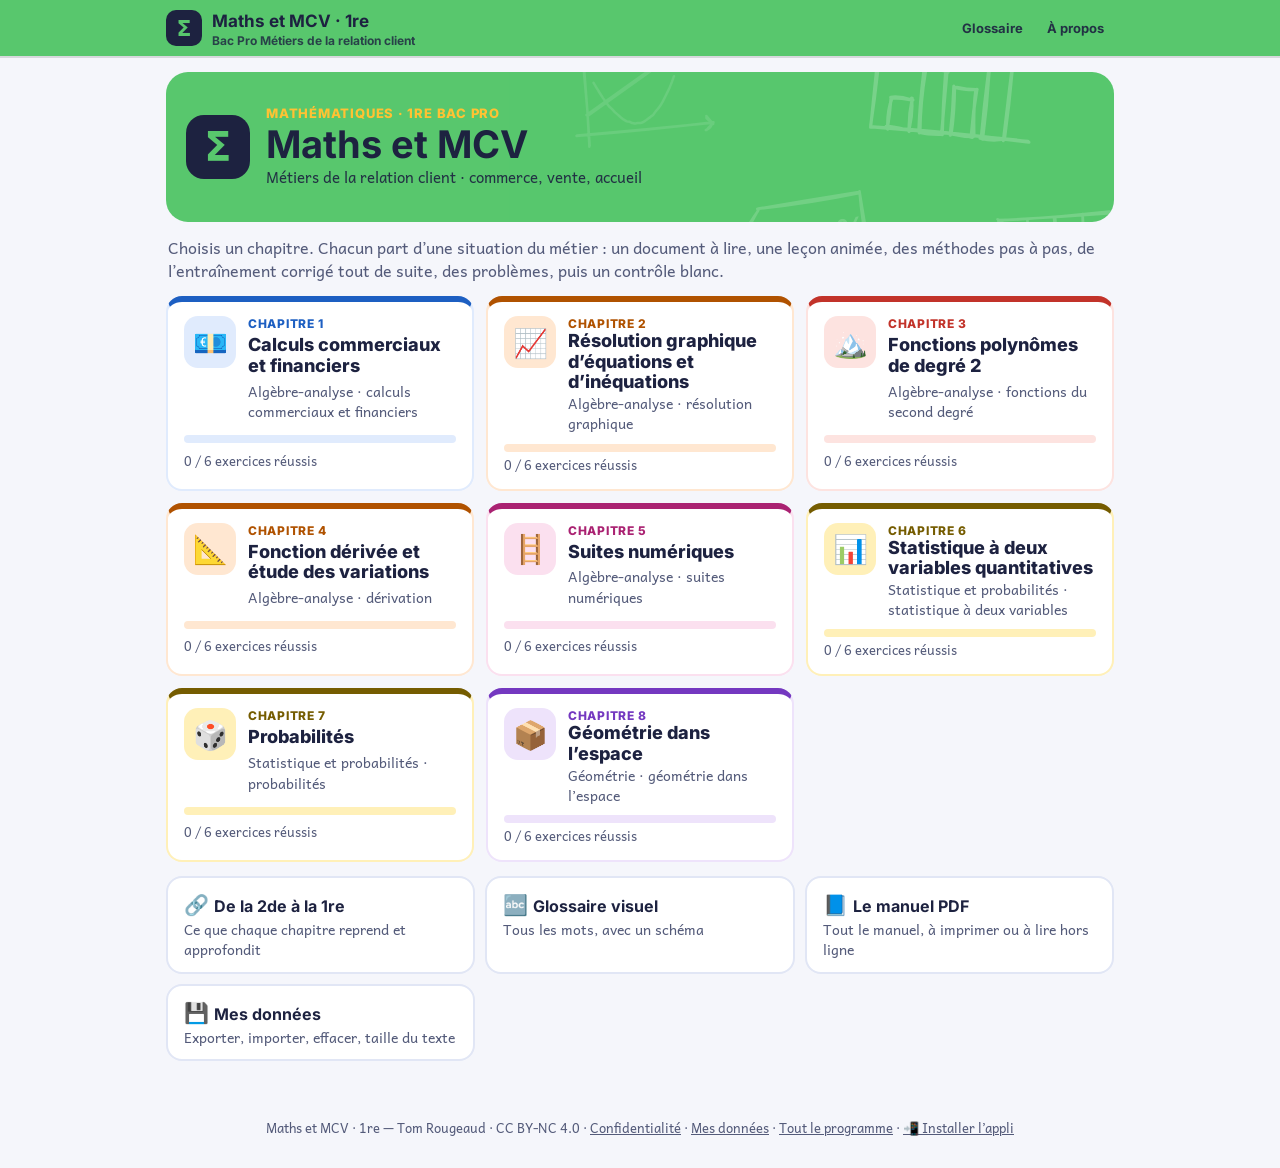
==== 1ere/index.html @ 162939a0 "2de, 1re, Tle : installation sur l’écran d’accueil (PWA) - manifeste, service worker, icônes pour ch" ====
<!doctype html>
<html lang="fr">
<head>
<meta charset="utf-8">
<meta name="viewport" content="width=device-width,initial-scale=1,viewport-fit=cover">
<title>Maths et MCV · 1re</title>
<meta name="description" content="Mathématiques de 1re Bac Pro Métiers de la relation client : un document du métier pour démarrer, des leçons animées, des méthodes pas à pas, de l’entraînement corrigé et expliqué, des problèmes du commerce, de la vente et de l’accueil.">
<meta name="theme-color" content="#1F7A3A">
<meta name="author" content="Tom Rougeaud">
<link rel="icon" href="data:image/svg+xml,%3Csvg%20xmlns%3D%22http%3A%2F%2Fwww.w3.org%2F2000%2Fsvg%22%20viewBox%3D%220%200%2064%2064%22%3E%3Crect%20width%3D%2264%22%20height%3D%2264%22%20rx%3D%2214%22%20fill%3D%22%2358C76D%22%2F%3E%3Ctext%20x%3D%2232%22%20y%3D%2247%22%20font-family%3D%22Arial%2Csans-serif%22%20font-size%3D%2244%22%20font-weight%3D%22700%22%20fill%3D%22%231D2240%22%20text-anchor%3D%22middle%22%3E%CE%A3%3C%2Ftext%3E%3C%2Fsvg%3E">
<link rel="manifest" href="manifest.webmanifest">
<link rel="apple-touch-icon" href="apple-touch-icon.png">
<meta name="mobile-web-app-capable" content="yes">
<meta name="apple-mobile-web-app-capable" content="yes">
<meta name="apple-mobile-web-app-title" content="Maths et MCV 1re">
<meta name="apple-mobile-web-app-status-bar-style" content="default">
<style>/* Polices intégrées (aucun appel externe) : Andika (texte, SIL OFL) et Inter (titres, SIL OFL) — les mêmes que le livret PDF */
@font-face{font-family:'Andika';font-style:normal;font-weight:400;font-display:swap;src:url([data-uri]) format('woff2');unicode-range:U+0000-00FF,U+0131,U+0152-0153,U+02BB-02BC,U+02C6,U+02DA,U+02DC,U+0304,U+0308,U+0329,U+2000-206F,U+20AC,U+2122,U+2191,U+2193,U+2212,U+2215,U+FEFF,U+FFFD}
@font-face{font-family:'Andika';font-style:normal;font-weight:700;font-display:swap;src:url([data-uri]) format('woff2');unicode-range:U+0000-00FF,U+0131,U+0152-0153,U+02BB-02BC,U+02C6,U+02DA,U+02DC,U+0304,U+0308,U+0329,U+2000-206F,U+20AC,U+2122,U+2191,U+2193,U+2212,U+2215,U+FEFF,U+FFFD}
@font-face{font-family:'Andika';font-style:italic;font-weight:400;font-display:swap;src:url([data-uri]) format('woff2');unicode-range:U+0000-00FF,U+0131,U+0152-0153,U+02BB-02BC,U+02C6,U+02DA,U+02DC,U+0304,U+0308,U+0329,U+2000-206F,U+20AC,U+2122,U+2191,U+2193,U+2212,U+2215,U+FEFF,U+FFFD}
@font-face{font-family:'Inter';font-style:normal;font-weight:700;font-display:swap;src:url([data-uri]) format('woff2');unicode-range:U+0000-00FF,U+0131,U+0152-0153,U+02BB-02BC,U+02C6,U+02DA,U+02DC,U+0304,U+0308,U+0329,U+2000-206F,U+20AC,U+2122,U+2191,U+2193,U+2212,U+2215,U+FEFF,U+FFFD}
@font-face{font-family:'Inter';font-style:normal;font-weight:800;font-display:swap;src:url([data-uri]) format('woff2');unicode-range:U+0000-00FF,U+0131,U+0152-0153,U+02BB-02BC,U+02C6,U+02DA,U+02DC,U+0304,U+0308,U+0329,U+2000-206F,U+20AC,U+2122,U+2191,U+2193,U+2212,U+2215,U+FEFF,U+FFFD}
</style>
<style>@font-face{font-family:KaTeX_AMS;font-style:normal;font-weight:400;src:url([data-uri]) format("woff2")}@font-face{font-family:KaTeX_Caligraphic;font-style:normal;font-weight:400;src:url([data-uri]) format("woff2")}@font-face{font-family:KaTeX_Main;font-style:normal;font-weight:700;src:url([data-uri]) format("woff2")}@font-face{font-family:KaTeX_Main;font-style:italic;font-weight:400;src:url([data-uri]) format("woff2")}@font-face{font-family:KaTeX_Main;font-style:normal;font-weight:400;src:url([data-uri]) format("woff2")}@font-face{font-family:KaTeX_Math;font-style:italic;font-weight:400;src:url([data-uri]) format("woff2")}@font-face{font-family:KaTeX_Size1;font-style:normal;font-weight:400;src:url([data-uri]) format("woff2")}@font-face{font-family:KaTeX_Size2;font-style:normal;font-weight:400;src:url([data-uri]) format("woff2")}.katex{font:normal 1.21em KaTeX_Main,Times New Roman,serif;line-height:1.2;text-indent:0;text-rendering:auto}.katex *{-ms-high-contrast-adjust:none!important;border-color:currentColor}.katex .katex-version:after{content:"0.16.11"}.katex .katex-mathml{clip:rect(1px,1px,1px,1px);border:0;height:1px;overflow:hidden;padding:0;position:absolute;width:1px}.katex .katex-html>.newline{display:block}.katex .base{position:relative;white-space:nowrap;width:-webkit-min-content;width:-moz-min-content;width:min-content}.katex .base,.katex .strut{display:inline-block}.katex .textbf{font-weight:700}.katex .textit{font-style:italic}.katex .textrm{font-family:KaTeX_Main}.katex .textsf{font-family:KaTeX_SansSerif}.katex .texttt{font-family:KaTeX_Typewriter}.katex .mathnormal{font-family:KaTeX_Math;font-style:italic}.katex .mathit{font-family:KaTeX_Main;font-style:italic}.katex .mathrm{font-style:normal}.katex .mathbf{font-family:KaTeX_Main;font-weight:700}.katex .boldsymbol{font-family:KaTeX_Math;font-style:italic;font-weight:700}.katex .amsrm,.katex .mathbb,.katex .textbb{font-family:KaTeX_AMS}.katex .mathcal{font-family:KaTeX_Caligraphic}.katex .mathfrak,.katex .textfrak{font-family:KaTeX_Fraktur}.katex .mathboldfrak,.katex .textboldfrak{font-family:KaTeX_Fraktur;font-weight:700}.katex .mathtt{font-family:KaTeX_Typewriter}.katex .mathscr,.katex .textscr{font-family:KaTeX_Script}.katex .mathsf,.katex .textsf{font-family:KaTeX_SansSerif}.katex .mathboldsf,.katex .textboldsf{font-family:KaTeX_SansSerif;font-weight:700}.katex .mathitsf,.katex .textitsf{font-family:KaTeX_SansSerif;font-style:italic}.katex .mainrm{font-family:KaTeX_Main;font-style:normal}.katex .vlist-t{border-collapse:collapse;display:inline-table;table-layout:fixed}.katex .vlist-r{display:table-row}.katex .vlist{display:table-cell;position:relative;vertical-align:bottom}.katex .vlist>span{display:block;height:0;position:relative}.katex .vlist>span>span{display:inline-block}.katex .vlist>span>.pstrut{overflow:hidden;width:0}.katex .vlist-t2{margin-right:-2px}.katex .vlist-s{display:table-cell;font-size:1px;min-width:2px;vertical-align:bottom;width:2px}.katex .vbox{align-items:baseline;display:inline-flex;flex-direction:column}.katex .hbox{width:100%}.katex .hbox,.katex .thinbox{display:inline-flex;flex-direction:row}.katex .thinbox{max-width:0;width:0}.katex .msupsub{text-align:left}.katex .mfrac>span>span{text-align:center}.katex .mfrac .frac-line{border-bottom-style:solid;display:inline-block;width:100%}.katex .hdashline,.katex .hline,.katex .mfrac .frac-line,.katex .overline .overline-line,.katex .rule,.katex .underline .underline-line{min-height:1px}.katex .mspace{display:inline-block}.katex .clap,.katex .llap,.katex .rlap{position:relative;width:0}.katex .clap>.inner,.katex .llap>.inner,.katex .rlap>.inner{position:absolute}.katex .clap>.fix,.katex .llap>.fix,.katex .rlap>.fix{display:inline-block}.katex .llap>.inner{right:0}.katex .clap>.inner,.katex .rlap>.inner{left:0}.katex .clap>.inner>span{margin-left:-50%;margin-right:50%}.katex .rule{border:0 solid;display:inline-block;position:relative}.katex .hline,.katex .overline .overline-line,.katex .underline .underline-line{border-bottom-style:solid;display:inline-block;width:100%}.katex .hdashline{border-bottom-style:dashed;display:inline-block;width:100%}.katex .sqrt>.root{margin-left:.2777777778em;margin-right:-.5555555556em}.katex .fontsize-ensurer.reset-size1.size1,.katex .sizing.reset-size1.size1{font-size:1em}.katex .fontsize-ensurer.reset-size1.size2,.katex .sizing.reset-size1.size2{font-size:1.2em}.katex .fontsize-ensurer.reset-size1.size3,.katex .sizing.reset-size1.size3{font-size:1.4em}.katex .fontsize-ensurer.reset-size1.size4,.katex .sizing.reset-size1.size4{font-size:1.6em}.katex .fontsize-ensurer.reset-size1.size5,.katex .sizing.reset-size1.size5{font-size:1.8em}.katex .fontsize-ensurer.reset-size1.size6,.katex .sizing.reset-size1.size6{font-size:2em}.katex .fontsize-ensurer.reset-size1.size7,.katex .sizing.reset-size1.size7{font-size:2.4em}.katex .fontsize-ensurer.reset-size1.size8,.katex .sizing.reset-size1.size8{font-size:2.88em}.katex .fontsize-ensurer.reset-size1.size9,.katex .sizing.reset-size1.size9{font-size:3.456em}.katex .fontsize-ensurer.reset-size1.size10,.katex .sizing.reset-size1.size10{font-size:4.148em}.katex .fontsize-ensurer.reset-size1.size11,.katex .sizing.reset-size1.size11{font-size:4.976em}.katex .fontsize-ensurer.reset-size2.size1,.katex .sizing.reset-size2.size1{font-size:.8333333333em}.katex .fontsize-ensurer.reset-size2.size2,.katex .sizing.reset-size2.size2{font-size:1em}.katex .fontsize-ensurer.reset-size2.size3,.katex .sizing.reset-size2.size3{font-size:1.1666666667em}.katex .fontsize-ensurer.reset-size2.size4,.katex .sizing.reset-size2.size4{font-size:1.3333333333em}.katex .fontsize-ensurer.reset-size2.size5,.katex .sizing.reset-size2.size5{font-size:1.5em}.katex .fontsize-ensurer.reset-size2.size6,.katex .sizing.reset-size2.size6{font-size:1.6666666667em}.katex .fontsize-ensurer.reset-size2.size7,.katex .sizing.reset-size2.size7{font-size:2em}.katex .fontsize-ensurer.reset-size2.size8,.katex .sizing.reset-size2.size8{font-size:2.4em}.katex .fontsize-ensurer.reset-size2.size9,.katex .sizing.reset-size2.size9{font-size:2.88em}.katex .fontsize-ensurer.reset-size2.size10,.katex .sizing.reset-size2.size10{font-size:3.4566666667em}.katex .fontsize-ensurer.reset-size2.size11,.katex .sizing.reset-size2.size11{font-size:4.1466666667em}.katex .fontsize-ensurer.reset-size3.size1,.katex .sizing.reset-size3.size1{font-size:.7142857143em}.katex .fontsize-ensurer.reset-size3.size2,.katex .sizing.reset-size3.size2{font-size:.8571428571em}.katex .fontsize-ensurer.reset-size3.size3,.katex .sizing.reset-size3.size3{font-size:1em}.katex .fontsize-ensurer.reset-size3.size4,.katex .sizing.reset-size3.size4{font-size:1.1428571429em}.katex .fontsize-ensurer.reset-size3.size5,.katex .sizing.reset-size3.size5{font-size:1.2857142857em}.katex .fontsize-ensurer.reset-size3.size6,.katex .sizing.reset-size3.size6{font-size:1.4285714286em}.katex .fontsize-ensurer.reset-size3.size7,.katex .sizing.reset-size3.size7{font-size:1.7142857143em}.katex .fontsize-ensurer.reset-size3.size8,.katex .sizing.reset-size3.size8{font-size:2.0571428571em}.katex .fontsize-ensurer.reset-size3.size9,.katex .sizing.reset-size3.size9{font-size:2.4685714286em}.katex .fontsize-ensurer.reset-size3.size10,.katex .sizing.reset-size3.size10{font-size:2.9628571429em}.katex .fontsize-ensurer.reset-size3.size11,.katex .sizing.reset-size3.size11{font-size:3.5542857143em}.katex .fontsize-ensurer.reset-size4.size1,.katex .sizing.reset-size4.size1{font-size:.625em}.katex .fontsize-ensurer.reset-size4.size2,.katex .sizing.reset-size4.size2{font-size:.75em}.katex .fontsize-ensurer.reset-size4.size3,.katex .sizing.reset-size4.size3{font-size:.875em}.katex .fontsize-ensurer.reset-size4.size4,.katex .sizing.reset-size4.size4{font-size:1em}.katex .fontsize-ensurer.reset-size4.size5,.katex .sizing.reset-size4.size5{font-size:1.125em}.katex .fontsize-ensurer.reset-size4.size6,.katex .sizing.reset-size4.size6{font-size:1.25em}.katex .fontsize-ensurer.reset-size4.size7,.katex .sizing.reset-size4.size7{font-size:1.5em}.katex .fontsize-ensurer.reset-size4.size8,.katex .sizing.reset-size4.size8{font-size:1.8em}.katex .fontsize-ensurer.reset-size4.size9,.katex .sizing.reset-size4.size9{font-size:2.16em}.katex .fontsize-ensurer.reset-size4.size10,.katex .sizing.reset-size4.size10{font-size:2.5925em}.katex .fontsize-ensurer.reset-size4.size11,.katex .sizing.reset-size4.size11{font-size:3.11em}.katex .fontsize-ensurer.reset-size5.size1,.katex .sizing.reset-size5.size1{font-size:.5555555556em}.katex .fontsize-ensurer.reset-size5.size2,.katex .sizing.reset-size5.size2{font-size:.6666666667em}.katex .fontsize-ensurer.reset-size5.size3,.katex .sizing.reset-size5.size3{font-size:.7777777778em}.katex .fontsize-ensurer.reset-size5.size4,.katex .sizing.reset-size5.size4{font-size:.8888888889em}.katex .fontsize-ensurer.reset-size5.size5,.katex .sizing.reset-size5.size5{font-size:1em}.katex .fontsize-ensurer.reset-size5.size6,.katex .sizing.reset-size5.size6{font-size:1.1111111111em}.katex .fontsize-ensurer.reset-size5.size7,.katex .sizing.reset-size5.size7{font-size:1.3333333333em}.katex .fontsize-ensurer.reset-size5.size8,.katex .sizing.reset-size5.size8{font-size:1.6em}.katex .fontsize-ensurer.reset-size5.size9,.katex .sizing.reset-size5.size9{font-size:1.92em}.katex .fontsize-ensurer.reset-size5.size10,.katex .sizing.reset-size5.size10{font-size:2.3044444444em}.katex .fontsize-ensurer.reset-size5.size11,.katex .sizing.reset-size5.size11{font-size:2.7644444444em}.katex .fontsize-ensurer.reset-size6.size1,.katex .sizing.reset-size6.size1{font-size:.5em}.katex .fontsize-ensurer.reset-size6.size2,.katex .sizing.reset-size6.size2{font-size:.6em}.katex .fontsize-ensurer.reset-size6.size3,.katex .sizing.reset-size6.size3{font-size:.7em}.katex .fontsize-ensurer.reset-size6.size4,.katex .sizing.reset-size6.size4{font-size:.8em}.katex .fontsize-ensurer.reset-size6.size5,.katex .sizing.reset-size6.size5{font-size:.9em}.katex .fontsize-ensurer.reset-size6.size6,.katex .sizing.reset-size6.size6{font-size:1em}.katex .fontsize-ensurer.reset-size6.size7,.katex .sizing.reset-size6.size7{font-size:1.2em}.katex .fontsize-ensurer.reset-size6.size8,.katex .sizing.reset-size6.size8{font-size:1.44em}.katex .fontsize-ensurer.reset-size6.size9,.katex .sizing.reset-size6.size9{font-size:1.728em}.katex .fontsize-ensurer.reset-size6.size10,.katex .sizing.reset-size6.size10{font-size:2.074em}.katex .fontsize-ensurer.reset-size6.size11,.katex .sizing.reset-size6.size11{font-size:2.488em}.katex .fontsize-ensurer.reset-size7.size1,.katex .sizing.reset-size7.size1{font-size:.4166666667em}.katex .fontsize-ensurer.reset-size7.size2,.katex .sizing.reset-size7.size2{font-size:.5em}.katex .fontsize-ensurer.reset-size7.size3,.katex .sizing.reset-size7.size3{font-size:.5833333333em}.katex .fontsize-ensurer.reset-size7.size4,.katex .sizing.reset-size7.size4{font-size:.6666666667em}.katex .fontsize-ensurer.reset-size7.size5,.katex .sizing.reset-size7.size5{font-size:.75em}.katex .fontsize-ensurer.reset-size7.size6,.katex .sizing.reset-size7.size6{font-size:.8333333333em}.katex .fontsize-ensurer.reset-size7.size7,.katex .sizing.reset-size7.size7{font-size:1em}.katex .fontsize-ensurer.reset-size7.size8,.katex .sizing.reset-size7.size8{font-size:1.2em}.katex .fontsize-ensurer.reset-size7.size9,.katex .sizing.reset-size7.size9{font-size:1.44em}.katex .fontsize-ensurer.reset-size7.size10,.katex .sizing.reset-size7.size10{font-size:1.7283333333em}.katex .fontsize-ensurer.reset-size7.size11,.katex .sizing.reset-size7.size11{font-size:2.0733333333em}.katex .fontsize-ensurer.reset-size8.size1,.katex .sizing.reset-size8.size1{font-size:.3472222222em}.katex .fontsize-ensurer.reset-size8.size2,.katex .sizing.reset-size8.size2{font-size:.4166666667em}.katex .fontsize-ensurer.reset-size8.size3,.katex .sizing.reset-size8.size3{font-size:.4861111111em}.katex .fontsize-ensurer.reset-size8.size4,.katex .sizing.reset-size8.size4{font-size:.5555555556em}.katex .fontsize-ensurer.reset-size8.size5,.katex .sizing.reset-size8.size5{font-size:.625em}.katex .fontsize-ensurer.reset-size8.size6,.katex .sizing.reset-size8.size6{font-size:.6944444444em}.katex .fontsize-ensurer.reset-size8.size7,.katex .sizing.reset-size8.size7{font-size:.8333333333em}.katex .fontsize-ensurer.reset-size8.size8,.katex .sizing.reset-size8.size8{font-size:1em}.katex .fontsize-ensurer.reset-size8.size9,.katex .sizing.reset-size8.size9{font-size:1.2em}.katex .fontsize-ensurer.reset-size8.size10,.katex .sizing.reset-size8.size10{font-size:1.4402777778em}.katex .fontsize-ensurer.reset-size8.size11,.katex .sizing.reset-size8.size11{font-size:1.7277777778em}.katex .fontsize-ensurer.reset-size9.size1,.katex .sizing.reset-size9.size1{font-size:.2893518519em}.katex .fontsize-ensurer.reset-size9.size2,.katex .sizing.reset-size9.size2{font-size:.3472222222em}.katex .fontsize-ensurer.reset-size9.size3,.katex .sizing.reset-size9.size3{font-size:.4050925926em}.katex .fontsize-ensurer.reset-size9.size4,.katex .sizing.reset-size9.size4{font-size:.462962963em}.katex .fontsize-ensurer.reset-size9.size5,.katex .sizing.reset-size9.size5{font-size:.5208333333em}.katex .fontsize-ensurer.reset-size9.size6,.katex .sizing.reset-size9.size6{font-size:.5787037037em}.katex .fontsize-ensurer.reset-size9.size7,.katex .sizing.reset-size9.size7{font-size:.6944444444em}.katex .fontsize-ensurer.reset-size9.size8,.katex .sizing.reset-size9.size8{font-size:.8333333333em}.katex .fontsize-ensurer.reset-size9.size9,.katex .sizing.reset-size9.size9{font-size:1em}.katex .fontsize-ensurer.reset-size9.size10,.katex .sizing.reset-size9.size10{font-size:1.2002314815em}.katex .fontsize-ensurer.reset-size9.size11,.katex .sizing.reset-size9.size11{font-size:1.4398148148em}.katex .fontsize-ensurer.reset-size10.size1,.katex .sizing.reset-size10.size1{font-size:.2410800386em}.katex .fontsize-ensurer.reset-size10.size2,.katex .sizing.reset-size10.size2{font-size:.2892960463em}.katex .fontsize-ensurer.reset-size10.size3,.katex .sizing.reset-size10.size3{font-size:.337512054em}.katex .fontsize-ensurer.reset-size10.size4,.katex .sizing.reset-size10.size4{font-size:.3857280617em}.katex .fontsize-ensurer.reset-size10.size5,.katex .sizing.reset-size10.size5{font-size:.4339440694em}.katex .fontsize-ensurer.reset-size10.size6,.katex .sizing.reset-size10.size6{font-size:.4821600771em}.katex .fontsize-ensurer.reset-size10.size7,.katex .sizing.reset-size10.size7{font-size:.5785920926em}.katex .fontsize-ensurer.reset-size10.size8,.katex .sizing.reset-size10.size8{font-size:.6943105111em}.katex .fontsize-ensurer.reset-size10.size9,.katex .sizing.reset-size10.size9{font-size:.8331726133em}.katex .fontsize-ensurer.reset-size10.size10,.katex .sizing.reset-size10.size10{font-size:1em}.katex .fontsize-ensurer.reset-size10.size11,.katex .sizing.reset-size10.size11{font-size:1.1996142719em}.katex .fontsize-ensurer.reset-size11.size1,.katex .sizing.reset-size11.size1{font-size:.2009646302em}.katex .fontsize-ensurer.reset-size11.size2,.katex .sizing.reset-size11.size2{font-size:.2411575563em}.katex .fontsize-ensurer.reset-size11.size3,.katex .sizing.reset-size11.size3{font-size:.2813504823em}.katex .fontsize-ensurer.reset-size11.size4,.katex .sizing.reset-size11.size4{font-size:.3215434084em}.katex .fontsize-ensurer.reset-size11.size5,.katex .sizing.reset-size11.size5{font-size:.3617363344em}.katex .fontsize-ensurer.reset-size11.size6,.katex .sizing.reset-size11.size6{font-size:.4019292605em}.katex .fontsize-ensurer.reset-size11.size7,.katex .sizing.reset-size11.size7{font-size:.4823151125em}.katex .fontsize-ensurer.reset-size11.size8,.katex .sizing.reset-size11.size8{font-size:.578778135em}.katex .fontsize-ensurer.reset-size11.size9,.katex .sizing.reset-size11.size9{font-size:.6945337621em}.katex .fontsize-ensurer.reset-size11.size10,.katex .sizing.reset-size11.size10{font-size:.8336012862em}.katex .fontsize-ensurer.reset-size11.size11,.katex .sizing.reset-size11.size11{font-size:1em}.katex .delimsizing.size1{font-family:KaTeX_Size1}.katex .delimsizing.size2{font-family:KaTeX_Size2}.katex .delimsizing.size3{font-family:KaTeX_Size3}.katex .delimsizing.size4{font-family:KaTeX_Size4}.katex .delimsizing.mult .delim-size1>span{font-family:KaTeX_Size1}.katex .delimsizing.mult .delim-size4>span{font-family:KaTeX_Size4}.katex .nulldelimiter{display:inline-block;width:.12em}.katex .delimcenter,.katex .op-symbol{position:relative}.katex .op-symbol.small-op{font-family:KaTeX_Size1}.katex .op-symbol.large-op{font-family:KaTeX_Size2}.katex .accent>.vlist-t,.katex .op-limits>.vlist-t{text-align:center}.katex .accent .accent-body{position:relative}.katex .accent .accent-body:not(.accent-full){width:0}.katex .overlay{display:block}.katex .mtable .vertical-separator{display:inline-block;min-width:1px}.katex .mtable .arraycolsep{display:inline-block}.katex .mtable .col-align-c>.vlist-t{text-align:center}.katex .mtable .col-align-l>.vlist-t{text-align:left}.katex .mtable .col-align-r>.vlist-t{text-align:right}.katex .svg-align{text-align:left}.katex svg{fill:currentColor;stroke:currentColor;fill-rule:nonzero;fill-opacity:1;stroke-width:1;stroke-linecap:butt;stroke-linejoin:miter;stroke-miterlimit:4;stroke-dasharray:none;stroke-dashoffset:0;stroke-opacity:1;display:block;height:inherit;position:absolute;width:100%}.katex svg path{stroke:none}.katex img{border-style:none;max-height:none;max-width:none;min-height:0;min-width:0}.katex .stretchy{display:block;overflow:hidden;position:relative;width:100%}.katex .stretchy:after,.katex .stretchy:before{content:""}.katex .hide-tail{overflow:hidden;position:relative;width:100%}.katex .halfarrow-left{left:0;overflow:hidden;position:absolute;width:50.2%}.katex .halfarrow-right{overflow:hidden;position:absolute;right:0;width:50.2%}.katex .brace-left{left:0;overflow:hidden;position:absolute;width:25.1%}.katex .brace-center{left:25%;overflow:hidden;position:absolute;width:50%}.katex .brace-right{overflow:hidden;position:absolute;right:0;width:25.1%}.katex .x-arrow-pad{padding:0 .5em}.katex .cd-arrow-pad{padding:0 .55556em 0 .27778em}.katex .mover,.katex .munder,.katex .x-arrow{text-align:center}.katex .boxpad{padding:0 .3em}.katex .fbox,.katex .fcolorbox{border:.04em solid;box-sizing:border-box}.katex .cancel-pad{padding:0 .2em}.katex .cancel-lap{margin-left:-.2em;margin-right:-.2em}.katex .sout{border-bottom-style:solid;border-bottom-width:.08em}.katex .angl{border-right:.049em solid;border-top:.049em solid;box-sizing:border-box;margin-right:.03889em}.katex .anglpad{padding:0 .03889em}.katex .eqn-num:before{content:"(" counter(katexEqnNo) ")";counter-increment:katexEqnNo}.katex .mml-eqn-num:before{content:"(" counter(mmlEqnNo) ")";counter-increment:mmlEqnNo}.katex .mtr-glue{width:50%}.katex .cd-vert-arrow{display:inline-block;position:relative}.katex .cd-label-left{display:inline-block;position:absolute;right:calc(50% + .3em);text-align:left}.katex .cd-label-right{display:inline-block;left:calc(50% + .3em);position:absolute;text-align:right}.katex-display{display:block;margin:1em 0;text-align:center}.katex-display>.katex{display:block;text-align:center;white-space:nowrap}.katex-display>.katex>.katex-html{display:block;position:relative}.katex-display>.katex>.katex-html>.tag{position:absolute;right:0}.katex-display.leqno>.katex>.katex-html>.tag{left:0;right:auto}.katex-display.fleqn>.katex{padding-left:2em;text-align:left}body{counter-reset:katexEqnNo mmlEqnNo}

.katex{font-size:1.06em}.katex .text,.katex .text .mord{font-family:'Andika','Noto Color Emoji','DejaVu Sans',sans-serif!important}.fx .katex{font-size:1em}.kx{display:inline-block}</style>
<style>/* Livret « Maths Allophones · Niveau 2 » — A4, impression couleur ou N&B */

*{box-sizing:border-box}
html,body{margin:0;padding:0}
body{font-family:'Andika','Noto Color Emoji',sans-serif;font-size:12pt;line-height:1.36;color:#1D2240;-webkit-print-color-adjust:exact;print-color-adjust:exact}
.c-brand{--cc:#1F7A3A;--tt:#E0F5E5}
h1,h2,h3,h4,.ext,.num,.lv,.cv-title,.cv-sub,.cv-k,.cv-tome,.cv-n2,.gc-w,.az-w,.foot,.run,.ch-k,.qrbox,.tc,.hw b,.fam,.lab,.lab2,.sec-h,.cb-t,.me-t,.st-n,.pq-n,.calc-n{font-family:'Inter','Noto Color Emoji',sans-serif}
svg text{font-family:'Inter','Andika',sans-serif}
p{margin:1.2mm 0}
#flow{width:210mm}
.nw{white-space:nowrap}
/* fractions sur deux étages */
.fr{display:inline-flex;flex-direction:column;align-items:center;vertical-align:middle;line-height:1.02;margin:0 .1em;font-size:.88em;font-weight:700}
.fr .fn{padding:0 .18em .04em;border-bottom:.1em solid currentColor}
.fr .fd{padding:.04em .18em 0}
/* ---------- pages ---------- */
.page{width:210mm;height:297mm;position:relative;overflow:hidden;display:flex;flex-direction:column;page-break-after:always;break-after:page;background:#fff}
.page .inner{flex:1;overflow:hidden;padding:11mm 13mm 15mm}
.page.cont .inner{padding-top:4mm}
.run{margin:7mm 13mm 0;padding:1.4mm 4mm;border-radius:99px;background:var(--tt);color:var(--cc);font-weight:800;font-size:9.5pt}
.foot{position:absolute;left:13mm;right:13mm;bottom:6.5mm;display:flex;justify-content:space-between;align-items:center;font-size:8.5pt;color:#7d84a6}
.foot b{display:inline-grid;place-items:center;min-width:8mm;height:8mm;border-radius:99px;background:var(--tt,#E0F5E5);color:var(--cc,#1F7A3A);font-size:10pt}
.page.even .foot{flex-direction:row-reverse}
/* ---------- consignes ---------- */
strong.v{font-weight:700;text-decoration:underline;text-decoration-thickness:.11em;text-underline-offset:.17em;text-decoration-color:var(--cc,#1F7A3A)}
.cs{margin:.6mm 0 2mm}
.small{font-size:10.5pt}
.kc{color:var(--kc,var(--cc));font-weight:700}
.bl{display:inline-block;border-bottom:1.7px solid #1D2240;height:1.15em;vertical-align:-.2em;margin:0 .15em;position:relative}
.lines i{display:block;height:9.6mm;border-bottom:.5mm solid #A9B2D3;position:relative}
.lines{margin:.5mm 0 1.5mm}
/* ---------- blocs ---------- */
.blk{break-inside:avoid}
.ex{border:2px solid color-mix(in srgb,var(--cc) 30%,#fff);border-radius:5mm;padding:2.8mm 4mm 3.2mm;margin:0 0 3.6mm;background:#fff;position:relative}
.exh{display:flex;align-items:center;gap:2.4mm;margin-bottom:1.6mm}
.num{display:grid;place-items:center;width:8.2mm;height:8.2mm;border-radius:50%;background:var(--cc);color:#fff;font-weight:800;font-size:12pt;flex:none}
.lv{font-weight:800;font-size:9pt;padding:.7mm 2.6mm;border-radius:99px;white-space:nowrap}
.lv-1{background:#DCF4E4;color:#14572F}.lv-2{background:#FFF1CC;color:#6B4600}.lv-3{background:#E0EBFD;color:#173F86}
.lv-calc{background:#E0EBFD;color:#173F86}.lv-brevet{background:#FDE3E0;color:#8E1F18}.lv-redige{background:#FFE7D1;color:#7A3A00}
.lv-cherche{background:#FBE0EF;color:#7A1850}.lv-parle{background:#EEE3FB;color:#4F2390}.lv-sais{background:#D6F2F2;color:#05585C}.lv-defi{background:#FFF0B8;color:#5C4700}
.ext{font-weight:800;font-size:13pt;color:var(--cc)}
.exb{position:relative}
/* en-tête de chapitre */
.chead,.ghead{display:flex;gap:5mm;align-items:center;background:var(--tt);border-radius:7mm;padding:5mm 6mm;margin-bottom:3.5mm;position:relative;overflow:hidden}
.chead::after,.ghead::after{content:"";position:absolute;right:-14mm;top:-16mm;width:46mm;height:46mm;border-radius:50%;background:color-mix(in srgb,var(--cc) 14%,transparent)}
.ch-txt{flex:1;position:relative;z-index:1;min-width:0}
.ch-k{display:inline-block;background:var(--cc);color:#fff;font-weight:800;font-size:10pt;padding:.6mm 3.4mm;border-radius:99px}
.chead h2,.ghead h2{margin:1.6mm 0 1mm;font-weight:800;font-size:24pt;line-height:1.05;color:var(--cc);white-space:nowrap}
.chead p{margin:0;font-size:11.5pt}
.ghead h2{font-size:20pt}
.obj{margin:2mm 0 0;padding:0;list-style:none;font-size:11pt}
.obj li{margin:.5mm 0}.obj li::before{content:"🎯 "}
.glink{font-size:10pt;margin-top:1.6mm!important;color:#545B7A}
.qrbox{position:relative;z-index:1;display:flex;flex-direction:column;align-items:center;gap:1mm;background:#fff;border-radius:4mm;padding:2mm 2mm 1.4mm;border:2px solid var(--cc,#1F7A3A);flex:none;width:30mm;text-align:center;font-weight:800;font-size:8.2pt;line-height:1.15;color:var(--cc,#1F7A3A)}
.qrbox svg{width:25mm;height:25mm;display:block;shape-rendering:crispEdges}
.qrbox.big{width:38mm}.qrbox.big svg{width:32mm;height:32mm}
.qrbox.sm{width:24mm;font-size:7.4pt}.qrbox.sm svg{width:19mm;height:19mm}
/* mots de la leçon */
.mots h3,.notes h3{margin:0 0 1.6mm;font-size:12pt;font-weight:800;color:var(--cc)}
.mots{margin-bottom:3.6mm}
.chips{display:flex;flex-wrap:wrap;gap:1.6mm}
.chip{display:inline-block;border:1.6px solid var(--cc);background:var(--tt);border-radius:99px;padding:.3mm 2.8mm;font-size:10.5pt;font-weight:700;color:#1D2240;line-height:1.35}
.chip i{font-style:normal;font-weight:400;color:#545B7A}
/* ---------- cours ---------- */
.sec-h{display:flex;align-items:center;gap:2.4mm;margin:1mm 0 2.4mm;font-weight:800;font-size:15pt;color:var(--cc)}
.sec-h::after{content:"";flex:1;height:.7mm;border-radius:1mm;background:color-mix(in srgb,var(--cc) 35%,#fff)}
.sec-h .ic{display:grid;place-items:center;width:9mm;height:9mm;border-radius:2.6mm;background:var(--cc);color:#fff;font-size:12pt}
.cb{display:grid;grid-template-columns:1fr 44mm;gap:4mm;border:1.8px solid color-mix(in srgb,var(--cc) 35%,#fff);border-left:3.4mm solid var(--cc);border-radius:4mm;padding:2.8mm 3.6mm;margin-bottom:3mm;background:#fff}
.cb.noill{grid-template-columns:1fr}
.cb-t{margin:0 0 1mm;font-weight:800;font-size:12.5pt;color:var(--cc)}
.cb-n{display:inline-grid;place-items:center;width:6mm;height:6mm;border-radius:50%;background:var(--tt);color:var(--cc);font-size:9pt;margin-right:1.4mm;vertical-align:1px}
.cb-txt p{margin:.8mm 0;font-size:11.5pt}
.cb-ill{background:var(--tt);border-radius:3mm;padding:1mm;align-self:start}
.cb-ill svg{width:100%;height:auto;display:block}
.exm{background:#F4F7FE;border-radius:2.6mm;padding:1.4mm 3mm;margin-top:1.4mm;font-size:11pt}
.exm b{color:var(--cc);font-family:'Inter';font-size:9pt;font-weight:800;text-transform:uppercase;letter-spacing:.04em}
.exm p{margin:.4mm 0}
.att{background:#FFF6D8;border-left:2.4mm solid #FFC233;border-radius:2mm;padding:1.2mm 3mm;margin-top:1.4mm;font-size:11pt}
.tbl{border-collapse:collapse;margin:1mm 0 2mm}
.tbl td,.tbl th{border:1.5px solid #1D2240;padding:1.2mm 2.6mm;text-align:center}
.tbl th{background:var(--tt);text-align:left}
/* méthode */
.me{border:2px solid var(--cc);border-radius:5mm;padding:3mm 4mm;margin-bottom:3.4mm;background:#fff}
.me-t{margin:0 0 1.6mm;font-weight:800;font-size:13pt;color:var(--cc)}
.me-t span{display:inline-block;background:var(--cc);color:#fff;border-radius:99px;font-size:9pt;padding:.3mm 2.6mm;margin-right:2mm;vertical-align:2px}
ol.steps{list-style:none;margin:0 0 2mm;padding:0;counter-reset:st}
ol.steps li{counter-increment:st;display:flex;gap:2.4mm;align-items:flex-start;margin:1mm 0;font-size:11.5pt}
ol.steps li::before{content:counter(st);display:grid;place-items:center;flex:none;width:6.2mm;height:6.2mm;border-radius:50%;background:var(--tt);color:var(--cc);font:800 9.5pt 'Inter'}
.solved{background:#F4F7FE;border-radius:3.4mm;padding:2.4mm 3.4mm}
.solved h4{margin:0 0 1mm;font-size:10pt;font-weight:800;color:var(--cc);text-transform:uppercase;letter-spacing:.04em}
.solved .en{font-size:11.5pt;margin:0 0 1.6mm}
.sv{display:grid;grid-template-columns:1fr auto;gap:1.2mm 4mm;align-items:baseline}
.sv .t{font-size:11pt}.sv .c{font-weight:700;font-size:11.5pt;text-align:right;white-space:nowrap}
.solved .rep{margin-top:1.8mm;background:#DCF4E4;border-radius:2mm;padding:1mm 2.6mm;font-size:11.5pt}
.solved .ill{float:right;width:40mm;margin:0 0 1mm 3mm;background:#fff;border-radius:2mm}
.solved .ill svg{width:100%;height:auto;display:block}
/* Relie */
.rel{display:grid;grid-template-columns:auto minmax(12mm,1fr) auto;row-gap:2.2mm;align-items:center}
.rl,.rr{display:flex;align-items:center;gap:2mm;position:relative}
.rr{justify-self:start}
.dot{width:3.2mm;height:3.2mm;border-radius:50%;background:#1D2240;flex:none}
.lab,.lab2{display:inline-grid;place-items:center;width:5mm;height:5mm;border-radius:1.4mm;font-weight:800;font-size:8.5pt;background:#EEF3FF;color:#545B7A;flex:none}
.lab2{margin-right:1.6mm}
.il{display:inline-block}.il svg{width:100%;height:100%;display:block}
.rw{display:inline-flex;align-items:center;font-weight:700;font-size:12pt}
.rel-def{grid-template-columns:auto 12mm 1fr}
.rel-def .rw{color:var(--cc);gap:1.6mm}
.rel-def .rd{display:flex;align-items:flex-start;font-size:10.5pt;line-height:1.28}
/* Banque d’étiquettes */
.bank{display:flex;flex-wrap:wrap;gap:2mm;padding:2mm;border:1.6px dashed var(--cc);border-radius:3mm;margin-bottom:2.4mm}
.tag{background:var(--tt);border-radius:2mm;padding:.4mm 2.4mm;font-weight:700}
/* sous l’image */
.sgrid{display:grid;grid-template-columns:repeat(4,1fr);gap:3mm 4mm}
.sg{display:flex;flex-direction:column;gap:1.2mm}
.sg-ill{width:100%;height:24mm;background:#F6F8FE;border-radius:2.5mm;border:1px solid #E1E6F5;padding:.6mm}
.sg .bl{width:100%;margin:0;height:7mm}
/* Trous */
.gaps{display:grid;grid-template-columns:1fr 1fr;gap:2.6mm 6mm}
.gp{display:grid;grid-template-columns:21mm 1fr;gap:3mm;align-items:center}
.gp-ill{width:21mm;height:15mm;background:#F6F8FE;border-radius:2mm;border:1px solid #E1E6F5}
.gs{margin:0;font-size:11.5pt;line-height:1.45}
.hint{margin:.4mm 0 0;font-size:9.5pt;color:#6b7395;letter-spacing:.02em}
/* énoncés */
.enonce{background:#FFF6D8;border-left:3mm solid #FFC233;border-radius:2.5mm;padding:2mm 3.6mm;margin:1mm 0 2mm;font-size:11.5pt}
.enonce p{margin:.4mm 0}
.citem{margin:0 0 2.6mm;padding-bottom:2.2mm;border-bottom:1px dotted #C9D1EA}
.citem:last-child{border-bottom:0;margin-bottom:0;padding-bottom:0}
.citem .q{font-weight:700;margin:.6mm 0 1mm}
.opts{display:flex;flex-wrap:wrap;gap:1.6mm 5mm}
.opt{display:inline-flex;align-items:center;gap:1.4mm;font-size:11.5pt;position:relative}
.box{position:relative;display:inline-block}
.opt .box{font-size:13pt;line-height:1}
.vfs{display:flex;gap:6mm}
.tg{position:relative}
.sent{display:block;margin:.3mm 0}
/* calculs */
.calcs{display:grid;grid-template-columns:1fr 1fr;gap:3mm 5mm}
.calc{border:1.4px solid #DCE2F2;border-radius:3mm;padding:2mm 2.8mm 2mm 7mm;display:flex;flex-direction:column;gap:1mm;position:relative}
.calc.wide{grid-column:1/-1}
.calc-n{position:absolute;left:1mm;top:1.8mm;display:grid;place-items:center;width:5.6mm;height:5.6mm;border-radius:50%;background:var(--tt);color:var(--cc);font-size:8.5pt;font-weight:800;border:1.2px solid var(--cc)}
.calc .ct{font-size:11pt;line-height:1.32}
.calc .ct p{margin:.2mm 0}
.calc.hasfig{display:grid;grid-template-columns:1fr 27mm;gap:2mm;align-items:start}
.calc.wide.hasfig{grid-template-columns:1fr 40mm}
.calc.hasscr{display:grid;grid-template-columns:1fr 72mm;gap:3mm;align-items:start}
.cm{display:flex;flex-direction:column;gap:1mm;min-width:0;height:100%}
.calc .fig svg{width:100%;height:auto;display:block}
.ans{display:flex;align-items:flex-end;gap:1.6mm;font-size:10.5pt;color:#545B7A;margin-top:auto}
.ans .bl{flex:1;min-width:14mm}
.ans .u{color:#1D2240;font-weight:700}
.work{height:13mm;border:1px dashed #C9D1EA;border-radius:2mm;margin:.6mm 0;position:relative}
.frb{display:inline-flex;flex-direction:column;align-items:center;gap:.6mm;vertical-align:middle}
.frb i{display:block;width:13mm;height:6.6mm;border:1.4px solid #1D2240;border-radius:1mm;position:relative}
.frb hr{width:16mm;margin:0;border:0;border-top:1.6px solid #1D2240}
/* brevet */
.pbm .figr{float:right;width:52mm;margin:0 0 2mm 3mm;background:#fff}
.pbm .figr svg{width:100%;height:auto;display:block}
.pq{margin:2mm 0 0;clear:none}
.pq-h{display:flex;gap:2mm;align-items:baseline}
.pq-n{display:inline-grid;place-items:center;flex:none;width:6.4mm;height:6.4mm;border-radius:1.8mm;background:var(--cc);color:#fff;font-size:9.5pt;font-weight:800}
.pq-q{font-size:11.5pt;font-weight:700}
.pl{display:flex;gap:2mm;align-items:flex-start;font-size:10pt;color:#545B7A;margin:.6mm 0 0}
.pl>span:first-child{min-width:20mm;padding-top:4.6mm}
.pl .lines{flex:1;margin:0}
.pouce{clear:both;margin-top:2.4mm;border:1.4px dashed #A9B2D3;border-radius:2.6mm;padding:1.2mm 3mm;font-size:9.5pt;color:#454c6e;background:#FAFBFF}
.pouce b{font-family:'Inter';font-weight:800;color:#545B7A}
.pouce span{display:inline-block;margin-right:3mm}
/* rédaction */
.rdg{margin:0 0 2.6mm}
.rdg .calcd{font-weight:700;font-size:11pt;color:#2d3356;margin:.4mm 0 .8mm;padding-left:3mm;border-left:1.2mm solid var(--tt)}
ul.starters{list-style:none;display:flex;flex-wrap:wrap;gap:1.6mm;padding:0;margin:0 0 1mm}
ul.starters li{background:var(--tt);border-radius:99px;padding:.4mm 3mm;font-size:11pt}
ul.starters li::before{content:"✏️ "}
/* ordre */
.ord{margin-bottom:1.6mm}
/* parler */
.parle{display:grid;grid-template-columns:1fr 31mm;gap:4mm;align-items:start}
ol.keys{margin:0 0 2mm;padding-left:6mm;font-size:11.5pt}ol.keys li{margin:.6mm 0}
.amorces{display:flex;flex-wrap:wrap;gap:1.6mm}
.amorces span{border:1.5px solid var(--cc);border-radius:99px;padding:.2mm 2.6mm;font-size:10.5pt;background:#fff}
/* bilan */
table.sais{border-collapse:collapse;width:100%}
table.sais td{padding:1mm 0;border-bottom:1px dotted #C9D1EA;font-size:11.5pt}
table.sais td:last-child{text-align:right;white-space:nowrap}
.face{width:9.5mm;height:9.5mm;margin-left:2.4mm;vertical-align:middle}
.ex.sais{background:#F4FBFB}
.notes{margin-top:1mm}
/* mots croisés */
.cw{display:grid;grid-template-columns:auto 1fr;gap:5mm;align-items:start}
.cwg{position:relative}
.cwc{position:absolute;width:6.6mm;height:6.6mm;border:1.2px solid #1D2240;background:#fff;margin:-.6px 0 0 -.6px}
.cwn{position:absolute;left:.4mm;top:.1mm;font:800 5.6pt 'Inter';color:#545B7A}
.cwl{display:none}
.cwclues{font-size:10pt;line-height:1.28}
.cwclues h4{margin:0 0 .8mm;font-size:10.5pt;color:var(--cc)}
.cwclues ul{list-style:none;margin:0 0 2mm;padding:0}.cwclues li{margin:.6mm 0}
.cnt{color:#7d84a6;font-size:8.5pt}
/* mots mêlés */
.mmw{display:grid;grid-template-columns:auto 1fr;gap:6mm;align-items:start}
.mmg{display:grid;grid-template-columns:repeat(12,6.4mm);border:1.6px solid #1D2240;border-radius:2mm;padding:1mm}
.mm{display:grid;place-items:center;width:6.4mm;height:6.4mm;font:700 10.5pt 'Inter';color:#1D2240}
.prof .mm.ok{color:#D0021B;background:#FDE3E0}
ul.mml{list-style:none;margin:0;padding:0;font-size:11.5pt;font-weight:700}ul.mml li{margin:1.4mm 0}
/* ---------- pages fixes ---------- */
.pg-t{font-weight:800;font-size:22pt;color:#1F7A3A;margin:2mm 0 4mm}
.pg-s{font-weight:800;font-size:14pt;color:#1F7A3A;margin:5mm 0 2mm}
.pg-p{margin:1mm 0 2mm}
.howto{display:grid;gap:2mm}
.hw{display:grid;grid-template-columns:13mm 34mm 1fr;align-items:center;background:#F3F6FE;border-radius:4mm;padding:2mm 4mm}
.hw .hi{font-size:19pt}.hw b{font-weight:800;font-size:12.5pt;color:#1F7A3A}
.lvls{display:flex;flex-wrap:wrap;gap:2.4mm}.lvls .lv{font-size:11pt;padding:1.2mm 3.6mm}
.legend{display:flex;flex-wrap:wrap;gap:2mm}
.qrhow{display:grid;grid-template-columns:38mm 1fr;gap:9mm;align-items:center}
.qrhow ol{margin:0;padding-left:6mm}.qrhow li{margin:1mm 0}
.toc{display:grid;gap:1.2mm;margin-bottom:2mm}
.tc{display:flex;align-items:center;gap:3mm;background:var(--tt);border-radius:3.4mm;padding:.9mm 4mm;font-weight:800;font-size:11pt}
.tn{display:grid;place-items:center;width:6.6mm;height:6.6mm;border-radius:50%;background:var(--cc);color:#fff;font-weight:800;font-size:10pt;flex:none}
.tt{color:var(--cc)}.tdots{flex:1;border-bottom:2px dotted color-mix(in srgb,var(--cc) 45%,#fff);margin:0 2mm 1.6mm}
.tp{font-weight:800;color:var(--cc);min-width:8mm;text-align:right}
.tc.rv{margin-left:8mm;font-size:10pt}
table.phr2{width:100%;border-collapse:separate;border-spacing:0 1.4mm;font-size:10.8pt}
table.phr2 th{font-family:'Inter';font-weight:800;color:#fff;background:#1F7A3A;padding:1.6mm 3mm;text-align:left;font-size:10pt}
table.phr2 th:first-child{background:none}
table.phr2 th span{font-weight:700;opacity:.8}
table.phr2 td{background:#F3F6FE;padding:1.5mm 3mm;vertical-align:middle}
table.phr2 td.pk{background:#FFF6D8;font-family:'Inter';font-weight:800;font-size:9.5pt;color:#6B4600;width:36mm}
table.phr2 td.pk span{font-size:13pt;margin-right:1.6mm}
.jst{display:grid;grid-template-columns:1fr 1fr;gap:2mm 5mm}
.jst div{background:#EEF8F1;border-left:2.4mm solid #1E7F45;border-radius:0 2.4mm 2.4mm 0;padding:1.2mm 3mm;font-size:11pt}
.jst div b{display:block;font-family:'Inter';font-weight:800;font-size:9pt;color:#14572F}
table.nw{width:100%;border-collapse:collapse;margin-top:3mm}
table.nw th{background:#E0F5E5;color:#1F7A3A;font-family:'Inter';font-weight:800;padding:2mm;border:1.5px solid #9aa3c7}
table.nw td{height:14mm;border:1.5px solid #C9D1EA}
/* formulaire */
.fm{display:grid;grid-template-columns:1fr 1fr;gap:3mm}
.fb{border:1.8px solid color-mix(in srgb,var(--cc) 40%,#fff);border-top:3mm solid var(--cc);border-radius:3.4mm;padding:2mm 3.2mm;break-inside:avoid}
.fb h3{margin:0 0 1.2mm;font-size:11.5pt;font-weight:800;color:var(--cc)}
.fb table{border-collapse:collapse;width:100%;font-size:10.4pt}
.fb td{padding:.7mm 1mm;border-bottom:1px dotted #D6DDF0;vertical-align:middle}
.fb td:last-child{font-weight:700;text-align:right}
.fb td:first-child{padding-right:2mm}
.fb.span{grid-column:1/-1}
.fb p{margin:.6mm 0;font-size:10.4pt}
/* ---------- couverture ---------- */
.cover .inner{padding:12mm 13mm 12mm;display:flex;flex-direction:column;gap:6mm}
.author{position:absolute;top:6.5mm;right:13mm;font-family:'Inter';font-weight:800;font-size:9pt;color:#545B7A;letter-spacing:.03em}
.cv-panel{position:relative;background:#1F7A3A;border-radius:11mm;height:168mm;overflow:hidden;color:#fff;padding:18mm 14mm 0;margin-top:3mm}
.cv-panel::before{content:"";position:absolute;width:120mm;height:120mm;border-radius:50%;background:#4446B8;right:-42mm;top:-38mm}
.cv-panel::after{content:"";position:absolute;width:70mm;height:70mm;border-radius:50%;background:#FFC233;left:-22mm;bottom:-30mm;opacity:.95}
.cv-k,.cv-title,.cv-sub,.cv-tome,.cv-n2{position:relative;z-index:2}
.cv-k{font-weight:800;font-size:12pt;color:#FFC233;letter-spacing:.22em;text-transform:uppercase}
.cv-title{font-weight:800;font-size:68pt;line-height:.95;letter-spacing:.02em;margin:2mm 0 1mm}
.cv-n2{display:inline-block;background:#fff;color:#1F7A3A;font-weight:800;font-size:17pt;border-radius:99px;padding:1mm 5mm;margin:1mm 0 3mm}
.cv-sub{font-weight:800;font-size:19pt;line-height:1.15}
.cv-tome{display:inline-block;margin-top:5mm;background:#FFC233;color:#3F2A00;font-weight:800;font-size:13pt;padding:2mm 6mm;border-radius:99px}
.cv-fam{position:absolute;z-index:2;left:50mm;bottom:9mm;display:flex;gap:2.4mm}
.fam{display:grid;place-items:center;width:11.5mm;height:11.5mm;border-radius:50%;background:var(--tt);border:2.2px solid var(--cc);font-size:14pt}
.dc{position:absolute;z-index:2;width:36mm;height:25mm;background:#fff;border-radius:5mm;padding:1.2mm;box-shadow:0 1.2mm 0 rgba(0,0,0,.18)}
.dc svg{width:100%;height:100%}
.d0{right:9mm;top:12mm;transform:rotate(6deg)}.d1{right:11mm;top:46mm;transform:rotate(-5deg)}
.d2{right:8mm;top:80mm;transform:rotate(4deg)}.d3{right:12mm;top:114mm;transform:rotate(-6deg)}.d4,.d5{display:none}
.cv-id{display:grid;grid-template-columns:1fr auto;gap:8mm;align-items:center;border:2.5px solid #1F7A3A;border-radius:8mm;padding:6mm 7mm}
.cv-classe{grid-column:1/-1;font-family:'Inter';font-weight:800;font-size:14pt;color:#545B7A;margin-bottom:-3mm}
.cv-classe b{font-weight:800;font-size:19pt;color:#1F7A3A;background:#FFC233;border-radius:3mm;padding:0 3mm;margin-left:1mm}
.cv-fields{display:grid;gap:4.4mm}
.cv-fields div{display:flex;align-items:flex-end;gap:3mm}
.cv-fields span{font-family:'Inter';font-weight:800;font-size:12pt;color:#1F7A3A;min-width:34mm}
.cv-fields i{flex:1;border-bottom:2px dashed #9aa3c7;height:8mm}
/* ---------- glossaire ---------- */
.gcard{display:grid;grid-template-columns:31mm 1fr;gap:4mm;border:1.8px solid color-mix(in srgb,var(--cc) 45%,#fff);border-left:3.2mm solid var(--cc);border-radius:4mm;padding:2.6mm 3.4mm;margin-bottom:2.8mm;background:#fff}
.gc-ill{background:var(--tt);border-radius:3mm;height:22mm;padding:.8mm}
.gc-ill svg{width:100%;height:100%;display:block}
.gc-h{display:flex;align-items:baseline;gap:2mm;flex-wrap:wrap}
.gc-w{font-weight:800;font-size:15pt;color:var(--cc);line-height:1.1}
.gc-w i{font-style:normal;font-weight:700;color:#545B7A}
.sym{display:inline-block;background:var(--tt);border-radius:1.6mm;padding:0 1.8mm;font-size:11.5pt}
.ctx{font-size:10pt;color:#545B7A}
.gc-cat{margin-left:auto;font-size:8.5pt;font-weight:700;color:var(--cc)}
.gc-def{margin:.8mm 0 .6mm;font-size:11pt;line-height:1.3}
.forms{display:flex;flex-wrap:wrap;gap:1.4mm;margin:.6mm 0}
.forms span{font-size:9.5pt;background:var(--tt);border-radius:99px;padding:0 2.6mm}
.gc-ph{margin:.4mm 0 0;padding-left:5mm;font-size:10.3pt;line-height:1.3;color:#2d3356}
.dire,.note{font-size:9.5pt;margin:.6mm 0 0;color:#2d3356}
.ml{display:flex;gap:2mm;font-size:9.5pt;margin-top:1.4mm;color:#545B7A}.ml i{flex:1;border-bottom:1.4px dashed #A9B2D3}
.sample{margin:2mm 0 3mm}
ul.annot{list-style:none;padding:0;margin:0 0 2mm;display:grid;grid-template-columns:1fr 1fr;gap:1.4mm 6mm;font-size:11pt}
.az-l{margin:1.6mm 0 1.4mm}
.az-l span{display:inline-grid;place-items:center;min-width:11mm;height:11mm;border-radius:3mm;background:#1F7A3A;color:#FFC233;font:800 16pt 'Inter'}
.azb{margin-bottom:1.6mm}
.az{border-left:2.6mm solid var(--cc);background:color-mix(in srgb,var(--tt) 45%,#fff);border-radius:0 2.5mm 2.5mm 0;padding:1mm 3mm;font-size:10pt;line-height:1.28}
.az-h{display:flex;align-items:baseline;gap:1.6mm;flex-wrap:wrap}
.az-w{font-weight:800;font-size:11.5pt;color:var(--cc)}
.az-h i{font-style:normal;color:#545B7A;font-size:9.5pt}
.az-r{display:flex;gap:2mm;font-size:8.5pt;color:#545B7A;margin-top:.4mm}
.cols2{column-count:2;column-gap:7mm}
.cols2>.blk{break-inside:avoid}
.colbox{column-count:2;column-gap:7mm;column-fill:auto;overflow:hidden}
.colbox>.blk{break-inside:avoid}
.span{column-span:all}
/* ---------- corrigé ---------- */
.cc{border-left:3mm solid var(--cc);padding:1mm 0 1mm 4mm;margin-bottom:4mm}
.cc h3{margin:0 0 1.4mm;color:var(--cc);font-size:12.5pt}
.cc h3 small{font-weight:700;color:#545B7A;font-size:9.5pt}
.cc p{font-size:9.8pt;margin:.9mm 0;line-height:1.35}
.cn{display:inline-grid;place-items:center;width:5.4mm;height:5.4mm;border-radius:50%;background:var(--cc);color:#fff;font-size:8.5pt}
/* ---------- version professeur : réponses en rouge ---------- */
.prof-only{display:none}
.prof .prof-only{display:block}
.prof .stamp{position:absolute;top:5mm;left:13mm;background:#D0021B;color:#fff;font:800 9pt 'Inter';padding:1mm 3mm;border-radius:99px;z-index:5}
.prof [data-a]::after{content:attr(data-a);color:#D0021B;font-family:'Andika';font-weight:700;font-size:10.5pt;position:absolute;white-space:nowrap}
.prof .bl[data-a]::after{left:.4em;bottom:.15em}
.prof .lines i[data-a]::after{left:2mm;bottom:1mm;white-space:normal;right:0;line-height:1.15}
.prof .work[data-a]::after{left:2mm;top:1mm;right:2mm;white-space:normal;font-size:9.5pt;line-height:1.2}
.prof .rl[data-a]::after{right:-11mm;top:-1mm;font-size:10pt}
.prof .tg-u{text-decoration:underline 2px #D0021B;text-underline-offset:.2em}
.prof .tg-c{outline:2px solid #D0021B;border-radius:99px;outline-offset:1px}
.prof .tg-x{text-decoration:line-through 2px #D0021B}
.prof .ok .box{color:#D0021B}
.prof .ok .box::after{content:"✔";position:absolute;left:.08em;top:-.12em;color:#D0021B;font-size:12pt;font-weight:700}
.prof .opt.ok{outline:2px solid #D0021B;border-radius:99px;outline-offset:1px;padding:0 1mm}
.prof .cwl{display:grid;place-items:center;width:100%;height:100%;font:700 9pt 'Inter';color:#D0021B}
.prof .frb i[data-a]::after{left:0;right:0;text-align:center;top:.2mm}
.prof .pouce{display:none}
.prof .corrq{display:block;color:#D0021B;font-size:9.6pt;margin:.4mm 0 0 8.4mm;line-height:1.3}
.corrq{display:none}
.prof .sg .bl[data-a]::after{white-space:normal;left:0;right:0;bottom:.3mm;font-size:9pt;line-height:1.05}
.prof .bl[data-a]::after{max-width:none}
.prof .ex{overflow:hidden}
.ans>span:first-child{white-space:nowrap}

/* ===== Niveau 3 : compléments ===== */
.cp{font-family:'Inter';font-weight:800;font-size:8.6pt;padding:.6mm 2.4mm;border-radius:99px;white-space:nowrap}
.cp-app{background:#E0EBFD;color:#173F86}.cp-ana{background:#EEE3FB;color:#4F2390}.cp-rea{background:#DCF4E4;color:#14572F}
.cp-val{background:#FFE7D1;color:#7A3A00}.cp-com{background:#FBE0EF;color:#7A1850}.cp-auto{background:#D6F2F2;color:#05585C}.cp-mots{background:#FFF0B8;color:#5C4700}
.exh{flex-wrap:wrap}
.center{text-align:center}
.small{font-size:10pt}
/* couverture : pas encore de QR */
.qrsoon{min-height:30mm;justify-content:center;border-style:dashed!important}
.qrsoon .soon{font-size:8.5pt;color:#7d84a6;line-height:1.25}
.qrbox.big.qrsoon{min-height:38mm}
/* guide */
.vers3{display:flex;flex-wrap:wrap;gap:2mm 3mm;align-items:center;font-size:10.5pt;margin:1mm 0 2mm}
.v1,.v2,.v3,.v0{display:inline-block;font-family:'Inter';font-weight:800;font-size:10pt;border-radius:99px;padding:.6mm 3.4mm;color:#fff}
.v1{background:#2E9D5B}.v2{background:#2F6FD6}.v3{background:#C2332A}.v0{background:#1F7A3A}
.tbl.cons{border:none}.tbl.cons td{border:none;border-bottom:1px dotted #C9D1EA;padding:1mm 3mm;text-align:left}
/* cours sur deux colonnes */
.cb3{border:1.8px solid color-mix(in srgb,var(--cc) 35%,#fff);border-left:3.4mm solid var(--cc);border-radius:4mm;padding:2.6mm 3.4mm;margin-bottom:3mm;background:#fff}
.duo{display:grid;grid-template-columns:1fr 1fr;gap:3mm}
.duo.withill{grid-template-columns:1fr 1fr 30mm}
.fac,.man{border-radius:3mm;padding:1.6mm 2.6mm;font-size:10.8pt;line-height:1.32}
.fac{background:#F0FAF3}.man{background:#F4F5FA}
.fac p,.man p{margin:.6mm 0}
.tg-f,.tg-m{display:inline-block;font:800 8pt 'Inter';text-transform:uppercase;letter-spacing:.04em;border-radius:99px;padding:.2mm 2.2mm;margin-bottom:.6mm}
.tg-f{background:#2E9D5B;color:#fff}.tg-m{background:#5B6478;color:#fff}
.man{color:#2d3356}
.cill{background:var(--tt);border-radius:3mm;padding:1mm;align-self:start}.cill svg{width:100%;height:auto;display:block}
.wfig{margin:2mm 0}.wfig svg{width:100%;max-width:150mm;height:auto;display:block;margin:0 auto}
.demo{margin:1mm 0 2mm}
/* situation */
.sit{border:2.4px solid #FFC233;border-radius:5mm;background:#FFFBEF;margin-bottom:3.4mm;overflow:hidden}
.sit-h{background:#FFC233;color:#3F2A00;font:800 12pt 'Inter';padding:1.6mm 4mm}
.sit-b{display:grid;grid-template-columns:1fr 54mm;gap:4mm;padding:2.4mm 4mm 3mm;font-size:11.2pt}
.sit-b p{margin:.8mm 0}
.sit-q{font-weight:700;color:#8E1F18;font-size:12pt}
.ticket{font-family:'DejaVu Sans Mono',monospace;font-size:8.2pt;background:#fff;border:1.4px dashed #A9B2D3;border-radius:2mm;padding:2.6mm;display:flex;flex-direction:column;gap:.8mm;transform:rotate(1.5deg)}
.ticket b{text-align:center;font-size:10pt}.ticket .tt{font-weight:700;border-top:1px dashed #A9B2D3;padding-top:.8mm}
/* mots */
.mots3{margin-bottom:3.4mm}
.mots3 h3{margin:0 0 1.6mm;font-size:12pt;font-weight:800;color:var(--cc)}
.tbl.met,.tbl.dbl{width:100%;font-size:10pt}
.tbl.met th,.tbl.met td,.tbl.dbl th,.tbl.dbl td{text-align:left;border:1px solid #C9D1EA;padding:.8mm 2.4mm}
.tbl.met th{width:52mm;background:#FFF6D8}
.tbl.dbl th{background:var(--tt)}
.tbl.dbl td:first-child{white-space:nowrap}
/* méthodes */
.tbl.tnum td,.tbl.tnum th{padding:1mm 2.2mm;font-size:10.5pt}
.tbl.tnum .tot{background:#EEF1F8;font-weight:700}
.tbl.tnum td.fill{min-width:11mm}
.calcrow{display:grid;grid-template-columns:62mm 1fr;gap:4mm;align-items:start}
.screen{background:#1D2240;border-radius:3mm;padding:2mm 3mm;color:#E0F5E5;font-family:'DejaVu Sans Mono',monospace;font-size:9pt}
.scr-h{color:#FFC233;font-weight:700;margin-bottom:1mm}
.scr-g{display:grid;grid-template-columns:auto 1fr auto 1fr;gap:.6mm 3mm}.scr-g b{color:#fff}
.two{display:grid;grid-template-columns:1fr 1fr;gap:4mm;align-items:start}
.two.w2{grid-template-columns:1.1fr .9fr}.two.w3{grid-template-columns:1fr 1fr}
.two h4,.solved h4{margin:0 0 1mm}
.tbl.xl{font-size:9.4pt;width:100%}.tbl.xl td{text-align:left;padding:.8mm 1.6mm}
code{font-family:'DejaVu Sans Mono',monospace;font-size:8.6pt;color:#14572F}
pre.code{font-family:'DejaVu Sans Mono',monospace;font-size:8.3pt;line-height:1.35;background:#1D2240;color:#E0F5E5;border-radius:3mm;padding:2.4mm 3mm;margin:0;white-space:pre}
.chart{width:100%;height:auto;display:block}
.solved .chart{max-width:150mm}
/* exercices */
.flash{display:grid;grid-template-columns:1fr 1fr;gap:1.6mm 6mm;font-size:11pt}
ol.qs{margin:1mm 0 0;padding-left:6mm;font-size:11pt}ol.qs li{margin:1.4mm 0}
.tbl.dsx{width:100%;font-size:10.5pt}.tbl.dsx td{text-align:left;border:none;border-bottom:1px dotted #C9D1EA;padding:1mm 1.6mm}
.tbl.pic{width:100%;font-size:9.6pt}.tbl.pic td,.tbl.pic th{text-align:left;padding:1mm 1.6mm;vertical-align:top}
.tbl.pic td.fill{height:15mm;width:22mm}
.cellans{display:block;min-height:5mm;position:relative}
.prof .cellans[data-a]::after{left:0;top:0;right:0;white-space:normal;font-size:9.2pt;line-height:1.15}
.tbl.sat td.fill{width:24mm;height:8mm}
.circ{position:relative;display:flex;gap:3mm;align-items:center}
.circ>svg{width:44mm}
.pie-sol svg{width:28mm}
.tbl.form{width:100%;font-size:10pt}.tbl.form th{width:24mm}.tbl.form td.fill{height:9mm}.tbl.form td.sm{width:16mm}
table.sheet{border-collapse:collapse;font-size:9.4pt;font-family:'DejaVu Sans',sans-serif}
table.sheet th{background:#E9ECF5;color:#545B7A;font-weight:600;border:1px solid #C9D1EA;padding:.6mm 2mm}
table.sheet td{border:1px solid #C9D1EA;padding:.6mm 2.4mm;text-align:right;min-width:16mm}
.frames{display:flex;flex-wrap:wrap;gap:1.6mm;margin:1mm 0 2mm}
.frames span{background:var(--tt);border-radius:99px;padding:.4mm 3mm;font-size:10.5pt}
.tbl.chk{border:none;font-size:10.5pt}.tbl.chk td{border:none;padding:.4mm 1.6mm;text-align:left}
.err{border-left:2.4mm solid #E57A1F;background:#FFF5EC;border-radius:0 3mm 3mm 0;padding:1.6mm 3mm;margin-bottom:2.4mm}
.err .who{margin:0 0 .6mm}.err .stud{font-style:italic;margin:0 0 1mm;color:#7A3A00}
/* problème */
.pbx{border:2.4px solid #C9D1EA;border-radius:5mm;padding:3mm 4mm;margin-bottom:3.6mm;background:#fff}
.pbx.v-1{border-color:#9bd3ad}.pbx.v-2{border-color:#a8c3f0}.pbx.v-3{border-color:#f0a8a3}
.pbh{display:flex;align-items:center;gap:3mm;margin-bottom:2mm}
.gq{font-size:11pt;margin:1mm 0 1mm 8.4mm;line-height:1.7}
.tbl.data2{width:100%;font-size:9.6pt}.tbl.data2 th{width:34mm;font-size:9pt}.tbl.data2 td{padding:.8mm .6mm}
.obj2{background:#EEF8F1;border-radius:2.4mm;padding:1.4mm 3mm;font-size:11pt}
.lex{background:#F4F5FA;border-radius:2.4mm;padding:1.4mm 3mm;font-size:9.8pt;margin-bottom:2mm}
.doc{border:1.4px solid #C9D1EA;border-radius:2.4mm;padding:1.6mm 3mm;margin-bottom:1.8mm;font-size:10.5pt}
.doc>b{display:block;font-family:'Inter';font-size:9.5pt;color:#8E1F18}
.doc p{margin:.4mm 0}
.pq-n.x{width:auto;padding:0 1.6mm;background:#C2332A}
.msg{border:1.4px dashed #A9B2D3;border-radius:3mm;padding:1.6mm 3.6mm;margin-left:8.4mm;font-size:11pt;line-height:1.8}.msg p{margin:.4mm 0}
.inl{color:#D0021B;font-weight:700}
.prof .prof-only.inl{display:inline}
.pbx .chart{max-width:150mm;margin:1mm auto}
/* l’essentiel */
.tbl.essT{width:100%;font-size:9.6pt}.tbl.essT td,.tbl.essT th{text-align:left;padding:1.1mm 2mm}
.ess h3{margin:2mm 0 1mm;font-size:12pt;color:var(--cc)}
/* glossaire niveau 3 */
.gc-en{margin-left:auto;font-size:9pt;font-weight:700;color:#173F86;background:#E0EBFD;border-radius:99px;padding:0 2.4mm}
.gc-man{margin:.4mm 0;font-size:9.8pt;color:#2d3356}
.gc-ex{margin:.4mm 0;font-size:10pt}
/* ===== Manuels niveau 3 ===== */
.sit-b1{padding:2.4mm 4.4mm 3mm;font-size:11.2pt}.sit-b1 p{margin:.8mm 0}.sit-b1 .small{color:#6b5a1e;font-size:9.6pt}
.grp{display:inline-block;margin:.6mm 0 1mm;background:#FFF0B8;color:#5C4700;font:800 9.5pt 'Inter';border-radius:99px;padding:.5mm 3mm}
.sec-qr{margin-left:auto;font:700 8.6pt 'Inter';color:#7d84a6}
.outil{margin-left:auto;font:700 8.6pt 'Inter';background:#EEF1F8;color:#1F7A3A;border-radius:99px;padding:.3mm 2.6mm;white-space:nowrap}
.me-t{display:flex;align-items:center;gap:2mm;flex-wrap:wrap}
.solved pre.code{margin:1.6mm 0}
.vline{display:flex;align-items:center;gap:3mm;margin:0 0 1.6mm}
.pb-src{font:700 9pt 'Inter';color:#545B7A}
.aides{margin:.8mm 0 .4mm 8.4mm;background:#EEF8F1;border-radius:2.4mm;padding:1mm 3mm;font-size:10.2pt;color:#14572F}
.aides p{margin:.3mm 0}
.frm{margin:0;font-size:11pt;line-height:1.9;flex:1}
.pl .lines{flex:1}
.pq-h{flex-wrap:wrap}.pq-h .cp{margin-left:auto;font-size:7.6pt;padding:.3mm 2mm}
.exh .cp{font-size:8pt}
.ds{border:1.2px solid #DCE2F2;border-radius:3mm;padding:1.4mm 3mm;margin:1.4mm 0}
.ds-w{margin:0 0 .6mm;font-size:11.5pt}
.ds-r{display:grid;grid-template-columns:6mm 1fr auto;gap:2mm;align-items:center;font-size:10.5pt;margin:.6mm 0}
.ds-n{display:inline-grid;place-items:center;width:5mm;height:5mm;border-radius:50%;background:var(--tt,#EEF1F8);color:var(--cc,#1F7A3A);font:800 8pt 'Inter'}
.ds-r .opts{gap:1mm 3mm;flex-wrap:nowrap}.ds-r .opt{font-size:10pt}
.sais td.sc{width:1%;white-space:nowrap}
.ess3h{display:flex;gap:2mm;align-items:center;margin:2.4mm 0 1mm;padding:1mm 3mm;border-radius:2.4mm;background:var(--tt);color:var(--cc);font:800 11pt 'Inter'}
.ess3{border-left:1.6mm solid var(--cc);background:#fff;padding:.6mm 0 .6mm 2.6mm;margin:0 0 1.6mm;font-size:9.6pt;line-height:1.3;break-inside:avoid}
.ess3 p{margin:.3mm 0}.ess3 .et{font:800 9.6pt 'Inter';color:var(--cc)}
.rapn{font:700 7.4pt 'Inter';color:#7d84a6;background:#EEF1F8;border-radius:99px;padding:0 1.6mm}
.tgrp{font:700 7.6pt 'Inter';color:#5C4700;background:#FFF0B8;border-radius:99px;padding:0 2mm;white-space:nowrap}
.cv-fields{gap:3.6mm}
.howto.two{grid-template-columns:1fr 1fr}
.howto.two .hw{grid-template-columns:11mm 1fr;grid-template-rows:auto auto;padding:1.8mm 3mm;row-gap:.3mm}
.howto.two .hw .hi{grid-row:1/3;font-size:16pt}.howto.two .hw b{font-size:11pt}.howto.two .hw span:last-child{font-size:9.8pt;line-height:1.25}
.tbl.cons{font-size:10.2pt}.tbl.cons td{padding:.6mm 3mm}
.suite{font-weight:600;color:#7d84a6;font-size:.9em}
.ex.cont .exh{padding-top:.6mm;padding-bottom:.6mm}
/* glossaire sur deux colonnes */
.gh2{display:flex;align-items:center;gap:2.4mm;background:var(--tt);border-radius:3mm;padding:1.6mm 3mm;margin:0 0 2.4mm;color:var(--cc)}
.gh2-i{font-size:16pt}.gh2-t{font:800 12pt 'Inter';line-height:1.15}.gh2-t small{display:block;font:700 8pt 'Inter';color:#545B7A}
.colbox .gcard,.cols2 .gcard{grid-template-columns:17mm 1fr;gap:2.2mm;padding:1.8mm 2.4mm 1.6mm;margin-bottom:2.2mm;border-left-width:2.4mm}
.colbox .gc-ill,.cols2 .gc-ill{height:14mm;padding:.5mm}
.colbox .gc-w,.cols2 .gc-w{font-size:12.4pt}
.colbox .gc-cat,.cols2 .gc-cat{display:none}
.colbox .gc-def,.cols2 .gc-def{font-size:10pt;margin:.5mm 0 .4mm}
.colbox .gc-man,.cols2 .gc-man{font-size:8.9pt;line-height:1.25}
.colbox .gc-ph,.cols2 .gc-ph{font-size:9.2pt;padding-left:4mm;line-height:1.25}
.colbox .gcard .note,.cols2 .gcard .note,.colbox .gcard .dire,.cols2 .gcard .dire{font-size:8.9pt;margin:.4mm 0}
.colbox .gcard .forms,.cols2 .gcard .forms{font-size:8.6pt}
.colbox .gcard .ml,.cols2 .gcard .ml{margin-top:.8mm;font-size:8.6pt}
/* compacité : cours et méthodes */
.cb3{padding:2mm 3mm 2.2mm;margin-bottom:2.4mm;border-left-width:3mm}
.cb3 .cb-t{font-size:12pt;margin-bottom:.8mm}
.duo{gap:2.2mm}.duo.withill{grid-template-columns:1fr 1fr 25mm}
.fac,.man{font-size:10.3pt;line-height:1.27;padding:1.2mm 2.2mm}
.fac p,.man p{margin:.4mm 0}
.cb3 .exm{font-size:10.3pt;padding:1mm 2.6mm;margin-top:1mm}.cb3 .att{font-size:10.2pt;margin-top:1mm;padding:1mm 2.6mm}
.cb3 .tbl{font-size:10pt;margin-top:1mm}
.me{padding:2.2mm 3.4mm;margin-bottom:2.6mm;border-width:1.8px}
.me-t{font-size:12pt;margin-bottom:1mm}
.me .steps li{font-size:10.6pt;margin:.5mm 0}
.solved{padding:1.8mm 3mm}.solved .en{font-size:10.6pt;margin-bottom:1mm}
.sv{gap:.8mm 4mm}.sv .t{font-size:10.3pt}.sv .c{font-size:10.6pt}
.solved .rep{font-size:10.6pt;margin-top:1.2mm}
.solved .ill{width:34mm}
.chip .dsx{font-size:.85em;margin-left:.6mm}
.az-l,.ess3h,.gh2{break-after:avoid;break-after:avoid-column}
.pq-h{flex-wrap:nowrap;align-items:flex-start}.pq-h .pq-q{flex:1 1 0;min-width:0}.pq-h .cp{flex:none;margin-top:.4mm}
.pq-h .pq-n{margin-top:.2mm}
.v1,.v2,.v3,.v0{white-space:nowrap;flex:none}
/* version professeur : exactement la même mise en page que la version élève */
.prof .pouce{display:block}
.prof .opt.ok{padding:0;outline-offset:2px}
/* dessins plus grands : étiquettes lisibles à l’impression */
.duo.withill{grid-template-columns:1fr 1fr 36mm}
.solved .ill{width:44mm}
.colbox .gcard,.cols2 .gcard{grid-template-columns:27mm 1fr}
.colbox .gc-ill,.cols2 .gc-ill{height:20mm}
.gp{grid-template-columns:30mm 1fr}.gp-ill{width:30mm;height:21mm}
.calc.hasfig{grid-template-columns:1fr 36mm}.calc.wide.hasfig{grid-template-columns:1fr 48mm}
/* case à cocher dessinée (même rendu partout) */
.box{display:inline-block;width:.78em;height:.78em;border:1.5px solid #1D2240;border-radius:.14em;vertical-align:-.08em;background:#fff;position:relative;flex:none}
.opt .box{font-size:12pt}
.prof .ok .box::after{left:.02em;top:-.42em}
.colbox .gcard,.cols2 .gcard{grid-template-columns:31mm 1fr}
.colbox .gc-ill,.cols2 .gc-ill{height:22mm}
.hint .hw1{white-space:nowrap;letter-spacing:.22em;margin-right:.6em}
.prof .bl[data-a]::after{font-size:10pt}
.gs .bl{max-width:100%}
.gp{grid-template-columns:26mm 1fr}.gp-ill{width:26mm;height:18mm}
a.tc,a.qrl{color:inherit;text-decoration:none}
a.qrl{display:block;line-height:0}
.prof .ok .box::after{content:"✓";font-family:'DejaVu Sans',sans-serif;font-size:10pt;font-weight:700;left:.06em;top:-.36em;color:#D0021B}
.prof .gs .bl[data-a]::after,.prof .frm .bl[data-a]::after{font-size:9pt}
.gp-ic{display:grid;place-items:center;font-size:20pt}
.colbox .gcard.gwide,.cols2 .gcard.gwide{grid-template-columns:1fr}
.colbox .gcard.gwide .gc-ill,.cols2 .gcard.gwide .gc-ill{height:34mm}
.cbig{margin:1.4mm auto 0;max-width:120mm}.cbig svg{width:100%;height:auto;display:block}

/* ===== Manuel « Maths et MCV · 2de » : compléments à la charte des manuels (print.css + n3.css) ===== */
.c-brand{--cc:#1F7A3A;--tt:#E0F5E5}
/* schémas : couleurs du chapitre */
.pic .k{fill:var(--cc)}.pic .k2{fill:var(--tt)}.pic .ks{stroke:var(--cc)}
.pic .tx{fill:#1D2240}.pic .tw{fill:#fff}.pic .kt{fill:var(--cc)}
.pic text{font-family:'Inter',sans-serif}
/* en-tête de chapitre */
.chead .bo{margin-top:1.4mm;font:700 8.6pt 'Inter';color:#545B7A}
.chead h2{white-space:normal}
/* paliers neutres */
.pal{display:inline-flex;align-items:center;justify-content:center;min-width:9mm;height:5.6mm;padding:0 1.6mm;border-radius:99px;background:var(--tt);color:var(--cc);font:800 7.4pt 'Inter';letter-spacing:.06em;flex:none}
.palh{display:flex;align-items:center;gap:2.4mm;margin:1mm 0 2.6mm;padding:1.6mm 3.4mm;border-radius:3mm;background:var(--tt);color:#1D2240;font-size:10.5pt}
.palh b{font:800 12pt 'Inter';color:var(--cc)}
.palh .pal{background:#fff}
.exh .cps{display:inline-flex;flex-wrap:wrap;gap:1mm;margin-left:auto}
.exh .ext{flex:1 1 auto;min-width:0}
.ex .q{margin:1.6mm 0 .6mm;font-size:11pt}
.ex .q .qn,.act .q .qn{font:800 10pt 'Inter';color:var(--cc);margin-right:1.4mm}
.act .q{margin:1.6mm 0 .6mm;font-size:11pt}
p.ans{display:flex;align-items:flex-end;gap:1.6mm;margin:.4mm 0 1.2mm;font-size:10.5pt;color:#545B7A}
p.ans .bl{flex:none}
.pouce-r{margin-top:1.6mm;font:700 8.4pt 'Inter';color:#7d84a6;text-align:right}
.wfull{width:100%}
.tbl td.tl,.tbl th.tl{text-align:left}
.tbl.tnum td,.tbl.tnum th{font-size:10.2pt}
.tbl.tnum td.fill{height:7.6mm;min-width:16mm}
.tbl.vf td{border:none;border-bottom:1px dotted #C9D1EA;padding:1.2mm 2mm;font-size:10.8pt}
.tbl.vf{border:none;width:100%}
.tbl.bilan{width:100%;font-size:10.2pt}.tbl.bilan th{text-align:center;font-size:9.4pt}.tbl.bilan td{padding:1.2mm 2mm}
/* « Je me souviens » */
.jms{border:2px solid var(--cc);border-radius:5mm;padding:2.4mm 4mm 3mm;margin-bottom:3.4mm;background:#fff}
.jms-h{font:800 13pt 'Inter';color:var(--cc);margin-bottom:2mm}
.jms-h span{font:700 9pt 'Inter';color:#545B7A;margin-left:2mm}
.jms-g{display:grid;grid-template-columns:1fr 1fr;gap:2mm 6mm}
.jms-i{display:flex;align-items:flex-end;gap:1.6mm;font-size:11pt;border-bottom:1px dotted #DCE2F2;padding-bottom:1mm}
.jms-n{display:inline-grid;place-items:center;width:5.4mm;height:5.4mm;border-radius:50%;background:var(--tt);color:var(--cc);font:800 8.4pt 'Inter';flex:none;align-self:center}
.jms-q{flex:none}
/* activités */
.act{border:2px solid color-mix(in srgb,var(--cc) 40%,#fff);border-radius:5mm;margin-bottom:3.4mm;overflow:hidden;background:#fff}
.act-h{display:flex;align-items:center;gap:2.4mm;flex-wrap:wrap;background:var(--tt);padding:1.8mm 4mm}
.act-n{background:var(--cc);color:#fff;font:800 9.5pt 'Inter';border-radius:99px;padding:.4mm 3mm}
.act-t{font:800 12.5pt 'Inter';color:var(--cc);flex:1}
.act-b{padding:2mm 4mm 3mm;font-size:11pt}
.sec-sub{margin-left:auto;font:700 8.6pt 'Inter';color:#7d84a6;order:3}
.sec-h::after{order:2}
/* cours : L’essentiel / Autrement dit */
.duo2{display:grid;grid-template-columns:1.12fr 1fr;gap:2.4mm}
.duo2.withill{grid-template-columns:1.12fr 1fr 38mm}
.ess,.ad{border-radius:3mm;padding:1.4mm 2.6mm;font-size:10.4pt;line-height:1.3}
.ess{background:#F4F6FC;border:1.4px solid color-mix(in srgb,var(--cc) 30%,#fff)}
.ad{background:#FAFBFE;border:1.4px dashed #C9D1EA;color:#2d3356}
.ess p,.ad p{margin:.5mm 0}
.tg-e,.tg-a{display:inline-block;font:800 7.8pt 'Inter';text-transform:uppercase;letter-spacing:.05em;border-radius:99px;padding:.2mm 2.4mm;margin-bottom:.6mm}
.tg-e{background:var(--cc);color:#fff}.tg-a{background:#fff;color:var(--cc);border:1.3px solid var(--cc)}
.cb3 .cill{display:flex;align-items:center}
.tbl.tvat{width:100%;font-size:9.6pt;margin:1.6mm 0 .4mm}.tbl.tvat td,.tbl.tvat th{text-align:left;padding:.8mm 2mm;border:1px solid #C9D1EA}.tbl.tvat td:last-child,.tbl.tvat th:last-child{text-align:center;width:14mm}
.srcl{margin:.4mm 0 0;font:700 7.6pt 'Inter';color:#7d84a6}
.cbig{max-width:150mm}
/* encart juridique */
.enc{border:2px solid #1F7A3A;border-radius:4mm;background:#F5F6FD;margin-bottom:3mm;overflow:hidden}
.enc-h{background:#1F7A3A;color:#fff;font:800 11pt 'Inter';padding:1.4mm 4mm}
.enc-b{padding:1.6mm 4mm;font-size:10.4pt}.enc-b p{margin:.6mm 0}
.enc-s{padding:0 4mm 1.6mm;font:700 7.6pt 'Inter';color:#545B7A}
/* méthodes */
.me-sheet{margin:1mm 0 2mm}.me-sheet p{margin:.8mm 0 0}
/* ---------- documents ---------- */
.docx{border:1.4px solid #B9C2DE;border-radius:2.6mm;background:#fff;margin:1mm 0 2mm;overflow:hidden;break-inside:avoid}
.docx-h{display:flex;align-items:baseline;gap:2mm;background:#EEF1F8;padding:.9mm 3mm;border-bottom:1px solid #D6DDF0}
.docx-n{font:800 8.4pt 'Inter';color:#fff;background:#545B7A;border-radius:99px;padding:.1mm 2.2mm}
.docx-t{font:800 9.6pt 'Inter';color:#1D2240}
.docx-b{padding:1.4mm 3mm;font-size:10.2pt}.docx-b p{margin:.5mm 0}
.docx-s{padding:0 3mm 1.2mm;font:700 7.4pt 'Inter';color:#7d84a6}
table.dt{border-collapse:collapse;width:100%;font-size:9.6pt}
table.dt th{background:#F4F6FC;font:800 8.4pt 'Inter';color:#545B7A;text-align:left;padding:.8mm 1.6mm;border-bottom:1.4px solid #B9C2DE}
table.dt td{padding:.8mm 1.6mm;border-bottom:1px solid #E1E6F5}
table.dt td:nth-child(n+2){text-align:right}
table.dt.dt-kv thead{display:none}table.dt.dt-kv td:first-child{color:#545B7A}table.dt.dt-kv td:last-child{font-weight:700}
table.dt .cellans{min-width:16mm;min-height:5mm}
/* ticket de caisse */
.tk{font-family:'DejaVu Sans Mono',monospace;font-size:7.9pt;line-height:1.35;background:#fff;border:1px solid #C9D1EA;border-radius:1.4mm;padding:2.6mm 3mm;box-shadow:0 .8mm 0 #E1E6F5;max-width:72mm;margin:0 auto}
.tk-head{text-align:center}.tk-head b{display:block;font-size:9.4pt;letter-spacing:.06em}
.tk-sep{border-top:1px dashed #8A93B5;margin:1.4mm 0}
.tk-l{display:grid;grid-template-columns:1fr auto 5mm;gap:2mm}.tk-l span:nth-child(2){text-align:right}.tk-l span:nth-child(3){text-align:right;color:#545B7A}
.tk-l small{display:block;color:#545B7A;font-size:7pt}
.tk-tot{display:flex;justify-content:space-between;font-weight:700;font-size:9pt}
table.tk-t{width:100%;border-collapse:collapse;font-size:7.4pt}
table.tk-t th{font-weight:700;text-align:right;border-bottom:1px solid #8A93B5}table.tk-t th:first-child,table.tk-t td:first-child{text-align:left}
table.tk-t td{text-align:right;padding:.6mm 0;height:5.4mm}
table.tk-t .cellans{display:inline-block;min-width:11mm;border-bottom:1.2px solid #1D2240;min-height:4mm}
.tk-foot{text-align:center;margin-top:1.4mm;color:#545B7A;font-size:7pt}
/* étiquette de rayon */
.et{position:relative;border:1.4px solid #1D2240;border-radius:1.6mm;background:#FFF9D9;padding:1.6mm 2.4mm;max-width:60mm;margin:1mm auto;box-shadow:0 .6mm 0 #E8D98C}
.et-n{font:800 9.4pt 'Inter';text-transform:uppercase;color:#1D2240}
.et-d{font-size:8.6pt;color:#545B7A}
.et-p{font:800 19pt 'Inter';color:#C2332A;text-align:right;line-height:1.1}
.et-k{font-size:7.8pt;text-align:right;color:#1D2240;border-top:1px solid #E1D58E;margin-top:.6mm;padding-top:.4mm}
.et-b{position:absolute;right:-1.6mm;top:-2mm;background:#C2332A;color:#fff;font:800 7.6pt 'Inter';border-radius:99px;padding:0 2mm}
.et-q{color:#A9B2D3;letter-spacing:.1em}
.etiqs{display:flex;flex-direction:column;gap:2mm}
/* feuille de tableur */
.sh{border:1.2px solid #B9C2DE;border-radius:1.6mm;overflow:hidden;background:#fff;font-family:'DejaVu Sans',sans-serif;font-size:8.6pt;margin:1mm 0 2mm}
.sh-fx{display:flex;align-items:center;gap:2mm;padding:.8mm 2mm;border-bottom:1px solid #C9D1EA;background:#F7F8FC}
.sh-ref{min-width:10mm;font-weight:700;color:#1D2240;border-right:1px solid #C9D1EA;padding-right:2mm}
.sh-f{font-style:italic;color:#7d84a6}.sh-v{color:#14572F;min-height:3.6mm}
table.sh-t{border-collapse:collapse;width:100%}
table.sh-t th{background:#E9ECF5;color:#545B7A;font-weight:600;border:1px solid #C9D1EA;padding:.5mm 1.6mm;font-size:8pt}
table.sh-t tr th:first-child{width:6mm}
table.sh-t td{border:1px solid #D6DDF0;padding:.6mm 1.6mm;text-align:right;height:5.6mm}
table.sh-t td.sh-h{font-weight:700;background:#F4F6FC;text-align:center}
table.sh-t td.sh-txt{text-align:left}
table.sh-t td.sh-sel{outline:2px solid #1E7F45;outline-offset:-2px}
/* message */
.ms{border-radius:4mm;background:#F2F5FC;padding:2mm 3mm;font-size:10.2pt}
.ms-h{display:flex;align-items:center;gap:2mm;margin-bottom:1mm}.ms-h small{display:block;font-size:7.8pt;color:#7d84a6}
.ms-av{display:grid;place-items:center;width:7mm;height:7mm;border-radius:50%;background:#1F7A3A;color:#fff;font:800 9pt 'Inter'}
.ms-b{background:#fff;border-radius:3mm;padding:1.6mm 2.6mm;border:1px solid #DCE2F2}
/* affiche promo */
.pr{background:#1D2240;color:#fff;border-radius:3mm;padding:3mm 4mm;text-align:center;position:relative;max-width:62mm;margin:2mm auto}
.pr-k{font:800 8pt 'Inter';letter-spacing:.12em;color:#FFC233}
.pr-t{font:800 11pt 'Inter';margin:1mm 0}
.pr-p{font:800 24pt 'Inter';color:#FFC233;line-height:1.05}
.pr-o{font-size:10pt;text-decoration:line-through;opacity:.8}
.pr-s{position:absolute;right:-2mm;top:-3mm;background:#C2332A;color:#fff;font:800 12pt 'Inter';border-radius:99px;padding:1mm 3mm;transform:rotate(8deg)}
/* code Python */
pre.code.py{font-size:8.6pt;margin:1mm 0}
pre.code.py b{color:#FFC233;font-weight:700}pre.code.py i{color:#9AD4B0;font-style:normal}
/* situation */
.sit-b{grid-template-columns:1fr 62mm}
.sit-d .docx{margin-top:0}
.docx-sm .docx-b{padding:1mm 2mm}
table.dt.dt-sm{font-size:8.4pt}
/* exercice type bac */
.ex.bac{border-color:#f0a8a3}
.bacline{font:800 9.6pt 'Inter';color:#8E1F18;margin:0 0 1mm}
.ex.bac .pq{margin:1.8mm 0 0}
.ex.bac .pq-h .cp{margin-left:auto}
.ex .two{gap:4mm}
.wfig .chart{max-width:100%}
.two .wfig{margin:0}
.cellans{display:block;min-height:5mm;position:relative}
.prof .cellans[data-a]::after{left:0;top:.2mm;right:0;white-space:normal;font-size:9pt;line-height:1.1;text-align:center}
.prof table.dt .cellans[data-a]::after,.prof table.tk-t .cellans[data-a]::after{text-align:right}
.prof .lines i[data-a]::after{font-size:9.6pt}
/* ---------- pages fixes : mode d’emploi, sommaire ---------- */
.guide-g{display:grid;grid-template-columns:1fr 1fr;gap:2.4mm}
.gd{display:grid;grid-template-columns:10mm 1fr;gap:2mm;align-items:start;background:#F3F6FE;border-radius:3.4mm;padding:2mm 3mm}
.gd .gi{font-size:16pt;line-height:1}.gd b{display:block;font:800 11pt 'Inter';color:#1F7A3A}.gd span{font-size:10pt;line-height:1.28}
.compet{display:grid;grid-template-columns:auto 1fr;gap:1.4mm 3mm;align-items:center;font-size:10.2pt}
.palx{display:grid;grid-template-columns:auto 1fr;gap:1.6mm 3mm;align-items:center;font-size:10.4pt}
.toc2{display:grid;gap:1.6mm}
.tc2{display:grid;grid-template-columns:11mm 1fr auto;gap:3mm;align-items:center;border-radius:3.4mm;padding:2mm 4mm;background:var(--tt)}
.tc2 .tn2{display:grid;place-items:center;width:9mm;height:9mm;border-radius:50%;background:var(--cc);color:#fff;font:800 12pt 'Inter'}
.tc2 b{font:800 12.5pt 'Inter';color:var(--cc);display:block}.tc2 span{font-size:9.6pt;color:#2d3356}
.tc2 .tp2{font:800 12pt 'Inter';color:var(--cc)}
.tc2.soon{opacity:.55}
.tc2.ann{background:#F3F4F9;--cc:#1F7A3A}
/* corrigé et coups de pouce */
.pc{border-left:3mm solid var(--cc);padding:.6mm 0 .6mm 3.4mm;margin-bottom:2.2mm;font-size:10pt}
.pc b{color:var(--cc)}
/* correctifs de la première épreuve */
.cb3 .cill{display:block;background:#fff;border:1.4px solid color-mix(in srgb,var(--cc) 25%,#fff);border-radius:3mm;padding:1mm}
.cb3 .cill svg{width:100%;height:auto;display:block}
table.fml{border-collapse:collapse;margin:.6mm 0}table.fml td{padding:.5mm 1.4mm .5mm 0;vertical-align:middle;font-size:10.2pt}
/* fiches de vocabulaire : dessin au-dessus du texte, deux fiches par ligne */
.colbox .gcard,.cols2 .gcard{display:block;padding:2mm 3mm 2.2mm;border-left-width:2.6mm}
.colbox .gc-ill,.cols2 .gc-ill{height:27mm;width:100%;background:#fff;border:1.2px solid color-mix(in srgb,var(--cc) 22%,#fff);border-radius:2.6mm;padding:.8mm;margin-bottom:1.6mm}
.colbox .gc-ill svg,.cols2 .gc-ill svg{width:100%;height:100%;display:block}
.colbox .gc-w,.cols2 .gc-w{font-size:13pt}
.gc-h .sym{font:800 9pt 'Inter';color:var(--cc)}
.colbox .gc-def,.cols2 .gc-def{font-size:10.3pt}
.colbox .gc-man,.cols2 .gc-man{font-size:9.6pt;background:#F4F6FC;border-radius:1.6mm;padding:.6mm 2mm;margin:.8mm 0}
.colbox .gcard .note,.cols2 .gcard .note{font-size:9pt;color:#545B7A}
.colbox .gc-ph,.cols2 .gc-ph{font-size:9.6pt;font-style:italic;padding-left:0;color:#2d3356}
table.dt .cellans{display:inline-block;min-width:18mm;border-bottom:1.2px solid #1D2240;min-height:4.6mm}
table.dt.dt-kv td:last-child{white-space:nowrap}
.pr-s{top:auto;bottom:-3mm;right:-3mm}
/* retenir les mots */
.vq{border:2px solid var(--cc);border-radius:4mm;padding:2.2mm 3.2mm;margin-bottom:2.8mm;background:#fff}
.vq-h{font:800 12pt 'Inter';color:var(--cc);margin-bottom:1mm}
.vq .bank{margin:1mm 0 1.6mm;gap:1.4mm;padding:1.4mm}.vq .tag{font-size:9.4pt}
.vq-l{display:flex;gap:1.6mm;align-items:flex-start;margin:1.2mm 0;font-size:10.2pt;line-height:1.45}
.vq-l .jms-n{margin-top:.6mm}
.tbl.vqt{width:100%;font-size:9.8pt;margin:0}.tbl.vqt td{text-align:left;border:1px solid #C9D1EA;padding:1mm 2mm}.tbl.vqt td:last-child{width:34mm}
.paging [data-a]::after,.paging .ok .box::after{content:none!important}
.colbox .gc-ill,.cols2 .gc-ill{height:23mm}
/* ================= Version 2 : leçon, astuces, résolus, mécanique ================= */
mark.hl{background:linear-gradient(transparent 10%,#FFE47A 10%,#FFE47A 90%,transparent 90%);color:inherit;font-weight:700;padding:0 .12em;border-radius:1.5px;-webkit-box-decoration-break:clone;box-decoration-break:clone}
.fx{display:inline-block;background:var(--tt);border:1.3px solid var(--cc);border-radius:1.8mm;padding:0 1.8mm;font-weight:700;color:#1D2240;white-space:nowrap;line-height:1.5}
/* leçon */
.lc{border:1.8px solid color-mix(in srgb,var(--cc) 35%,#fff);border-left:3.2mm solid var(--cc);border-radius:4mm;background:#fff;padding:2mm 3.4mm 2.4mm;margin-bottom:2.6mm}
.lc-h{display:flex;align-items:center;gap:2.2mm;font:800 12.5pt 'Inter';color:var(--cc);margin-bottom:1.6mm}
.lc-n{display:inline-grid;place-items:center;min-width:6.6mm;height:6.6mm;border-radius:50%;background:var(--cc);color:#fff;font:800 10pt 'Inter'}
.lc-g{display:grid;grid-template-columns:1.25fr 1fr;gap:2.6mm}
.lc-g.withill{grid-template-columns:1.25fr 1fr 34mm}
.lc-r{background:#F4F6FC;border-radius:2.6mm;padding:1.4mm 2.6mm;font-size:10.8pt;line-height:1.35}
.lc-e{background:#FFFBEA;border:1.2px dashed #E3C766;border-radius:2.6mm;padding:1.4mm 2.6mm;font-size:10.6pt;line-height:1.35}
.lc-r p,.lc-e p{margin:.9mm 0}
.lc-t,.lc-t2{display:inline-block;font:800 7.8pt 'Inter';text-transform:uppercase;letter-spacing:.05em;border-radius:99px;padding:.2mm 2.4mm;margin-bottom:.4mm}
.lc-t{background:var(--cc);color:#fff}.lc-t2{background:#FFC233;color:#3F2A00}
.lc-e b{color:var(--cc)}
.lc-i{background:#fff;border:1.2px solid color-mix(in srgb,var(--cc) 22%,#fff);border-radius:2.6mm;padding:.8mm;align-self:center}.lc-i svg{width:100%;height:auto;display:block}
.lc .att{margin-top:1.6mm;font-size:10.2pt;padding:1mm 2.6mm}
.lc .tvat{margin-top:2mm}
.lc .cbig{margin:2mm auto 0;max-width:140mm}
.mk{border:1.8px solid color-mix(in srgb,var(--cc) 35%,#fff);border-left:3.2mm solid var(--cc);border-radius:4mm;padding:2mm 3.4mm;margin-bottom:2.6mm;background:#fff}
.tbl.mkt{width:100%;border:none;margin:0;font-size:10pt}.tbl.mkt td{border:none;border-bottom:1px dotted #C9D1EA;text-align:left;padding:.8mm 1.6mm}
.tbl.mkt td.mk-w{font:800 9.8pt 'Inter';color:var(--cc);width:58mm}
/* astuces */
.ast{border:2px solid #1F7A3A;border-radius:5mm;padding:2.2mm 3.4mm 3mm;margin-bottom:3mm;background:#fff}
.ast-h{font:800 13pt 'Inter';color:#1F7A3A;margin-bottom:2mm}.ast-h span{font:700 9pt 'Inter';color:#545B7A;margin-left:2mm}
.ast-g{display:grid;grid-template-columns:1fr 1fr;gap:2.4mm}
.ast-b{border-radius:3mm;padding:1.6mm 2.8mm;font-size:10.2pt;line-height:1.32}
.ast-b p{margin:.9mm 0;padding-left:3.4mm;position:relative}.ast-b p::before{content:"›";position:absolute;left:0;font-weight:800}
.ast-t{font:800 10.8pt 'Inter';margin-bottom:.6mm}
.ast-vite{background:#E0EBFD}.ast-vite .ast-t{color:#173F86}
.ast-og{background:#FFF1CC}.ast-og .ast-t{color:#6B4600}
.ast-sens{background:#EEE3FB}.ast-sens .ast-t{color:#4F2390}
.ast-verif{background:#DCF4E4}.ast-verif .ast-t{color:#14572F}
/* exercice résolu pas à pas */
.rs{border:2px solid var(--cc);border-radius:5mm;margin-bottom:3.2mm;background:#fff;overflow:hidden}
.rs-h{display:flex;align-items:center;gap:2.4mm;background:var(--tt);padding:1.6mm 3.6mm}
.rs-k{background:var(--cc);color:#fff;font:800 9pt 'Inter';border-radius:99px;padding:.4mm 3mm;white-space:nowrap}
.rs-t{font:800 11.8pt 'Inter';color:var(--cc);flex:1}
.rs-en{margin:2mm 3.6mm 1.6mm;padding:1.4mm 3mm;border-left:2.4mm solid #FFC233;background:#FFFBEA;border-radius:0 2.4mm 2.4mm 0;font-size:11pt}
table.rs-t2{width:calc(100% - 7.2mm);margin:0 3.6mm;border-collapse:collapse}
table.rs-t2 th{font:800 8.2pt 'Inter';text-transform:uppercase;letter-spacing:.05em;color:#545B7A;text-align:left;padding:.6mm 2mm;border-bottom:1.6px solid var(--cc)}
table.rs-t2 td{padding:1.3mm 2mm;border-bottom:1px solid #E1E6F5;vertical-align:middle}
td.rs-w{width:56%;font-size:11pt;background:repeating-linear-gradient(#fff 0 6.4mm,#F2F5FC 6.4mm 6.5mm)}
td.rs-w{display:table-cell}
td.rs-w>span:last-child{display:inline}
.rs-s{display:inline-grid;place-items:center;width:5.4mm;height:5.4mm;border-radius:50%;background:var(--cc);color:#fff;font:800 8.4pt 'Inter';margin-right:2mm;vertical-align:1px}
td.rs-x{font-size:9.8pt;color:#2d3356;border-left:2px solid var(--tt);position:relative;padding-left:4.6mm!important}
td.rs-x::before{content:"";position:absolute;left:1.2mm;top:50%;margin-top:-1.4mm;border:1.4mm solid transparent;border-right:1.8mm solid var(--cc);border-left:0}
b.nw{background:linear-gradient(transparent 12%,#FFE47A 12%,#FFE47A 88%,transparent 88%);padding:0 .15em;border-radius:1.5px}
.rs-rep{margin:1.8mm 3.6mm .6mm;background:#DCF4E4;border-radius:2mm;padding:1.2mm 3mm;font-size:11pt;font-weight:700}
.rs-go{margin:.6mm 3.6mm 2.2mm;font:700 9.4pt 'Inter';color:var(--cc);text-align:right}
/* mécanique : grilles d’items */
.mg{display:grid;gap:2.2mm 5mm;margin:1mm 0 .6mm}
.mg-2{grid-template-columns:1fr 1fr}.mg-3{grid-template-columns:1fr 1fr 1fr}.mg-4{grid-template-columns:repeat(4,1fr)}
.mg-i{display:flex;align-items:flex-end;gap:1.4mm;font-size:11pt;white-space:nowrap}
.mg-i .bl{flex:none;max-width:100%}
.mg-l{font:800 9.6pt 'Inter';color:var(--cc);flex:none}
.mg-q{flex:none}
.og{display:grid;gap:1.6mm}
.og-i{display:flex;align-items:center;gap:3.4mm;font-size:11pt;border-bottom:1px dotted #DCE2F2;padding-bottom:1mm}
.og-q{min-width:58mm}
.lcref{font:800 7.8pt 'Inter';color:var(--cc);background:#fff;border:1.2px solid var(--cc);border-radius:99px;padding:.2mm 2mm;white-space:nowrap}
.exh .ext{font-size:12.4pt}
/* page « comment ça marche » */
.gsteps{display:grid;gap:2mm}
.gs2{display:grid;grid-template-columns:8mm 10mm 1fr;align-items:center;gap:2mm;background:#F3F6FE;border-radius:3.4mm;padding:2mm 3.4mm}
.gn{display:grid;place-items:center;width:7mm;height:7mm;border-radius:50%;background:#1F7A3A;color:#fff;font:800 10pt 'Inter'}
.gs2 .gi{font-size:16pt}.gs2 b{display:block;font:800 11.5pt 'Inter';color:#1F7A3A}.gs2 span{font-size:10.2pt;line-height:1.3}
.mg-i{white-space:normal;flex-wrap:wrap}
/* facture (chapitre 4) */
.ex .fac,.fac{background:#fff;border:1.4px solid #B9C2DE;border-radius:2.6mm;padding:2.4mm 3.4mm;font-size:9.4pt;line-height:1.3;margin:1mm 0 2mm}
.fac-h{display:flex;justify-content:space-between;gap:4mm;align-items:flex-start;border-bottom:2px solid var(--cc,#1F7A3A);padding-bottom:1.4mm}
.fac-t{font:800 13pt 'Inter';text-align:right;color:var(--cc,#1F7A3A);letter-spacing:.04em}.fac-t small{font:600 8.4pt 'Inter';color:#545B7A;letter-spacing:0}
.fac-c{margin:1.4mm 0;font-weight:700}
.fac-f{font-size:7.8pt;color:#545B7A;margin:1.2mm 0 0}
.fac table.dt{width:100%}
/* figures de géométrie */
svg.fig{width:100%;max-width:70mm;height:auto;display:block;margin:0 auto}
svg.fig text{font-family:'Inter',sans-serif;font-weight:700}
/* items longs : retour à la ligne */
.jms-i{flex-wrap:wrap}.jms-q{flex:0 1 auto}
.jms-g.jms-1{grid-template-columns:1fr}
.og-i.og-n{flex-wrap:nowrap;align-items:flex-end}.og-n .mg-q{flex:0 1 auto;min-width:0;white-space:normal}.og-n .bl{flex:none}
.og-i{flex-wrap:wrap;row-gap:1mm}
.og-i .opts{gap:1mm 4mm}
/* tableau croisé (chapitre 8) */
table.dt.tcx th{text-align:center}table.dt.tcx tbody th{text-align:left;background:var(--tt,#EEF0FB);font-family:'Inter';font-weight:800;font-size:.92em;color:#1D2240;padding:.8mm 2mm;border:1px solid #C9D1EA}
table.dt.tcx td{text-align:center}table.dt.tcx td.tot,table.dt.tcx tr.tot td{font-weight:800;background:#F4F6FC}
table.dt.tcx td.hlc{background:var(--cc,#1F7A3A);color:#fff;font-weight:800}
.fx.fxm{white-space:normal}
/* « Au travail » : lien avec le métier */
.metier{display:flex;flex-wrap:wrap;align-items:center;gap:1.4mm 2.4mm;border:1.6px dashed var(--cc);border-radius:4mm;padding:1.8mm 3.4mm;margin:0 0 3mm;background:#fff;font-size:10.2pt}
.mt-k{font:800 10pt 'Inter';color:var(--cc);text-transform:uppercase;letter-spacing:.04em}
.mt-r{display:flex;flex-wrap:wrap;gap:1.2mm}.mt-r span{background:var(--tt);border-radius:99px;padding:.3mm 2.4mm;font:700 8.8pt 'Inter';color:#1D2240}
.mt-t{flex:1 1 60mm;color:#2d3356}
/* « S’évaluer » : contrôle blanc */
.evh{border:2.4px solid var(--cc);border-radius:5mm;padding:3mm 4mm;margin-bottom:3mm;background:var(--tt)}
.evh-t h2{margin:.6mm 0 .4mm;font-size:17pt;color:#1D2240}.evh-t p{margin:0;font-size:9.8pt;color:#545B7A}
.evh-k{display:inline-block;font:800 9pt 'Inter';background:var(--cc);color:#fff;border-radius:99px;padding:.4mm 3mm;letter-spacing:.03em}
.evh-n{display:grid;grid-template-columns:auto 1fr auto 30mm auto;gap:2.4mm;align-items:end;margin:2mm 0;font:800 10pt 'Inter';color:#1F7A3A}.evh-n i{border-bottom:2px dashed #9aa3c7;height:6mm}.evh-n b{font-size:14pt;border:2px solid var(--cc);border-radius:3mm;padding:.6mm 3mm;color:var(--cc)}
.tbl.evg{width:100%;font-size:9pt;margin-top:1mm}.tbl.evg th,.tbl.evg td{border:1px solid #C9D1EA;padding:.6mm 1.6mm;text-align:center}.tbl.evg td.tl{text-align:left}
.evx{border-top:2px solid var(--cc);padding:2mm 0 .4mm;margin:2mm 0 .6mm;background:#fff}
.evx-h{display:flex;align-items:center;gap:2mm;margin-bottom:1mm}.evx-n{font:800 9.4pt 'Inter';background:var(--cc);color:#fff;border-radius:2mm;padding:.4mm 2.2mm}.evx-t{font:800 12pt 'Inter';color:#1D2240;flex:1}.evx-p{font:800 9.6pt 'Inter';color:var(--cc);border:1.4px solid var(--cc);border-radius:99px;padding:.2mm 2.4mm}
.evq{margin:0 0 1.6mm;padding:.6mm 0 .6mm 3mm;border-left:2.4px solid var(--tt)}.evq-h{display:flex;align-items:baseline;gap:1.8mm}.evq-n{display:inline-grid;place-items:center;min-width:5.4mm;height:5.4mm;border-radius:50%;background:var(--tt);color:var(--cc);font:800 8.6pt 'Inter';flex:none}
.evq-t{flex:1;font-size:10.8pt}.evq .cp{font-size:7.6pt;padding:.3mm 1.8mm;flex:none}.evq-p{font:800 8.6pt 'Inter';color:#545B7A;white-space:nowrap;flex:none}
.evq .lines i{height:8.4mm}
.cc.kev{background:#FFFBEA;border-radius:2mm;padding:.6mm 2mm}

.jms-g.jms-1 .jms-i{flex-wrap:nowrap}.jms-g.jms-1 .jms-q{flex:0 1 auto}.jms-g.jms-1 .jms-i .bl{flex:none}
.og-n .mg-l{align-self:flex-start;padding-top:.3mm}
.fx:has(.kx){line-height:1.25;padding:.5mm 1.8mm;vertical-align:middle;margin:.3mm 0}
.fx .kx{line-height:1.25}
</style>
<style>/* ===== Maths et MCV · 2de — styles de l’application (écran, mobile d’abord) ===== */
:root{--lv:#58C76D;--lvink:#1D2240;--ink:#1D2240;--soft:#545B7A;--brand:#1F7A3A;--accent:#FFC233;--bg:#F5F6FB;--line:#E1E6F5;--ok:#1E7F45;--ko:#C2332A;--r:16px;--z:1;
--c-verbe:#1E7F45;--t-verbe:#DCF4E4;--c-algebre:#C2332A;--t-algebre:#FDE3E0;--c-nombre:#1D5FC2;--t-nombre:#E0EBFD;--c-fonction:#B05200;--t-fonction:#FFE7D1;
--c-geometrie:#7438C0;--t-geometrie:#EEE3FB;--c-mesure:#08767C;--t-mesure:#D6F2F2;--c-algo:#AA2272;--t-algo:#FBE0EF;--c-donnees:#755C00;--t-donnees:#FFF0B8}
.c-verbe{--cc:var(--c-verbe);--tt:var(--t-verbe)}.c-algebre{--cc:var(--c-algebre);--tt:var(--t-algebre)}.c-nombre{--cc:var(--c-nombre);--tt:var(--t-nombre)}
.c-fonction{--cc:var(--c-fonction);--tt:var(--t-fonction)}.c-geometrie{--cc:var(--c-geometrie);--tt:var(--t-geometrie)}.c-mesure{--cc:var(--c-mesure);--tt:var(--t-mesure)}
.c-algo{--cc:var(--c-algo);--tt:var(--t-algo)}.c-donnees{--cc:var(--c-donnees);--tt:var(--t-donnees)}.c-brand{--cc:#1F7A3A;--tt:#E0F5E5}
html,body{background:var(--bg)}
body{font-family:'Andika',system-ui,'Segoe UI','Noto Color Emoji','Apple Color Emoji',sans-serif;font-size:17px;line-height:1.45;color:var(--ink);-webkit-text-size-adjust:100%}
h1,h2,h3,.btn,.tabs a,.card-t,.kick,.ck,.num2,.ex-t,.top b{font-family:'Inter',system-ui,'Segoe UI','Noto Color Emoji',sans-serif}
svg text{font-family:'Inter',system-ui,sans-serif}
a{color:var(--cc,var(--brand))}
img,svg{max-width:100%}
:focus-visible{outline:3px solid var(--accent);outline-offset:2px}
.skip{position:absolute;left:-999px}.skip:focus{left:8px;top:8px;z-index:9;background:#fff;padding:8px 12px;border-radius:8px}

/* ---------- barre du haut ---------- */
.top{position:sticky;top:0;z-index:5;background:var(--lv);color:var(--lvink);box-shadow:0 2px 0 rgba(0,0,0,.12)}
.top-in{max-width:980px;margin:0 auto;display:flex;align-items:center;gap:10px;padding:8px 16px}
.top a{color:var(--lvink);text-decoration:none}
.logo{display:flex;align-items:center;gap:10px;font-weight:800}
.logo i{display:grid;place-items:center;width:36px;height:36px;border-radius:10px;background:#1D2240;color:var(--lv);font:800 22px/1 'Inter',system-ui,sans-serif;font-style:normal}
.logo b{font-size:17px;line-height:1.1}.logo small{display:block;font:600 12px 'Inter',system-ui,sans-serif;opacity:.8}
.top nav{margin-left:auto;display:flex;gap:4px}
.top nav a{font:700 13px 'Inter',system-ui,sans-serif;padding:7px 10px;border-radius:99px;opacity:.9}
.top nav a:hover{background:rgba(255,255,255,.14)}

#main{max-width:980px;margin:0 auto;padding:16px 16px 40px;zoom:var(--z)}
.foot2{max-width:980px;margin:0 auto;padding:18px 16px 30px;color:var(--soft);font-size:13px;text-align:center}
.foot2 a{color:var(--soft)}

/* ---------- boutons ---------- */
.btn{display:inline-flex;align-items:center;justify-content:center;gap:6px;min-height:44px;padding:9px 16px;border-radius:99px;border:2px solid var(--cc,var(--brand));background:var(--cc,var(--brand));color:#fff;font-weight:800;font-size:15px;cursor:pointer;text-decoration:none;line-height:1.15}
.btn:hover{filter:brightness(1.08)}
.btn:disabled{opacity:.5;cursor:default;filter:none}
.btn.ghost{background:#fff;color:var(--cc,var(--brand))}
.btn.sm{min-height:40px;padding:6px 14px;font-size:14px}
.btn.danger{--cc:var(--ko)}
.btn.auto{background:var(--accent);border-color:var(--accent);color:#3F2A00;margin-top:6px}
.say{border:0;background:#fff;border-radius:99px;width:36px;height:36px;font-size:17px;cursor:pointer;margin-left:auto;flex:none;box-shadow:0 0 0 1.5px var(--line)}

/* ---------- accueil ---------- */
.hero{display:flex;gap:16px;align-items:center;background:var(--lv);color:var(--lvink);border-radius:22px;padding:22px 20px;position:relative;overflow:hidden;min-height:150px}
.hero::after{content:none}
.hero>*{position:relative;z-index:1}
.sigma{display:grid;place-items:center;width:64px;height:64px;border-radius:18px;background:#1D2240;color:var(--lv);font:800 40px/1 'Inter',system-ui,sans-serif}
.hero h1{margin:2px 0;font-size:30px;line-height:1.05}
.kick{margin:0;font-weight:800;font-size:13px;letter-spacing:.06em;text-transform:uppercase;color:var(--accent)}
.sub{margin:0;opacity:.9;font-size:15px}
.lead{font-size:16px;color:var(--soft);margin:14px 2px}
.grid{display:grid;grid-template-columns:1fr;gap:12px}
.card{display:grid;grid-template-columns:auto 1fr;grid-template-areas:"i n" "i t" "i d" "b b" "p p";column-gap:12px;background:#fff;border-radius:var(--r);padding:14px 16px;text-decoration:none;color:var(--ink);border:2px solid var(--tt);border-top:6px solid var(--cc);transition:transform .15s}
.card:hover{transform:translateY(-2px)}
.card-i{grid-area:i;display:grid;place-items:center;width:52px;height:52px;border-radius:14px;background:var(--tt);font-size:28px}
.card-n{grid-area:n;font:800 12px 'Inter',system-ui,sans-serif;color:var(--cc);text-transform:uppercase;letter-spacing:.06em}
.card-n::before{content:"Chapitre "}
.card-t{grid-area:t;font-weight:800;font-size:18px;line-height:1.15}
.card-d{grid-area:d;font-size:14px;color:var(--soft)}
.bar{grid-area:b;display:block;height:8px;border-radius:99px;background:var(--tt);margin-top:10px;overflow:hidden}
.bar i{display:block;height:100%;background:var(--cc);border-radius:99px}
.card-p{grid-area:p;font-size:13px;color:var(--soft);margin-top:4px}
.tiles{display:grid;grid-template-columns:1fr;gap:10px;margin-top:14px}
.tile{display:block;background:#fff;border-radius:var(--r);padding:12px 16px;text-decoration:none;color:var(--ink);border:2px solid var(--line);font-size:20px}
.tile b{font-size:16px;font-family:'Inter',system-ui,sans-serif}.tile span{display:block;font-size:14px;color:var(--soft);margin-left:30px}
.tile[aria-disabled="true"]{opacity:.5;pointer-events:none}

/* ---------- en-tête de chapitre et onglets ---------- */
.chead2{background:var(--tt);border-radius:22px;padding:12px 16px 14px;border-left:8px solid var(--cc)}
.chead2 h1{margin:2px 0 6px;font-size:26px;line-height:1.1;color:var(--ink)}
.chead2 p{margin:4px 0}
.back{display:inline-block;font:700 14px 'Inter',system-ui,sans-serif;text-decoration:none;color:var(--cc);margin-bottom:4px}
.ck{font-weight:800;font-size:12px;letter-spacing:.06em;text-transform:uppercase;color:var(--cc)}
.tabs{position:sticky;top:52px;z-index:4;display:flex;gap:6px;overflow-x:auto;padding:10px 2px;margin:4px -16px 0;padding-left:16px;padding-right:16px;background:var(--bg);scrollbar-width:none}
.tabs::-webkit-scrollbar{display:none}
.tabs a{flex:none;text-decoration:none;font-weight:800;font-size:14px;padding:9px 14px;border-radius:99px;background:#fff;color:var(--cc);border:2px solid var(--tt);white-space:nowrap}
.tabs a.on{background:var(--cc);color:#fff;border-color:var(--cc)}
.tabbody{margin-top:8px}
.chnav{display:flex;justify-content:space-between;margin-top:22px;font-weight:800}
.chnav a{text-decoration:none;color:var(--brand)}
.hint{color:var(--soft);font-size:15px;margin:4px 2px 12px}
.objs{list-style:none;padding:12px 16px;margin:0 0 12px;background:#fff;border-radius:var(--r);border:2px solid var(--line)}
.objs li{margin:3px 0}

/* ---------- leçon (reprend la charte du manuel, adaptée à l’écran) ---------- */
#main .lc,#main .mk,#main .rs,#main .ast{border-radius:var(--r);margin-bottom:14px}
#main .lc{background:#fff}
#main .lc-h{display:flex;align-items:center;gap:8px}
#main .lc-r,#main .lc-e,#main .ast-b{font-size:16px}
#main .lc-g,#main .lc-g.withill,#main .two,#main .two.w2,#main .two.w3,#main .duo2,#main .ast-g{grid-template-columns:1fr}
#main .lc-i{max-width:240px;justify-self:center}
#main .att{margin-top:8px}
#main .fx{white-space:normal}
#main .tbl{max-width:100%}
.tscroll{overflow-x:auto;-webkit-overflow-scrolling:touch}
#main table.dt,#main .tbl{font-size:14px}
#main .wfig svg{max-width:640px}

/* ---------- exercices résolus pas à pas ---------- */
#main table.rs-t2{width:calc(100% - 16px);margin:0 8px}
#main td.rs-w{font-size:16px;width:auto}
#main td.rs-x{font-size:14.5px}
.step{animation:pop .35s ease}
@keyframes pop{from{opacity:0;transform:translateY(-4px)}to{opacity:1;transform:none}}
.rs-act{display:flex;flex-wrap:wrap;gap:8px;padding:10px 12px}
#main .rs-rep{margin:0 12px 6px;font-weight:700}
#main .rs-go{margin:0 12px 12px}
@media (max-width:620px){
  #main table.rs-t2,#main table.rs-t2 tbody,#main table.rs-t2 tr,#main table.rs-t2 td{display:block;width:auto}
  #main table.rs-t2 tr:first-child{display:none}
  #main table.rs-t2 tr.step{border-bottom:1px solid var(--line);padding:6px 0}
  #main td.rs-w{border-bottom:0;background:none}
  #main td.rs-x{border-left:3px solid var(--tt);margin-left:22px;padding:4px 8px!important}
  #main td.rs-x::before{display:none}
}

/* ---------- entraînement ---------- */
.ex2,.pb{background:#fff;border-radius:var(--r);border:2px solid color-mix(in srgb,var(--cc) 28%,#fff);padding:12px 14px 14px;margin-bottom:14px;scroll-margin-top:110px}
.ex-h{display:flex;align-items:center;gap:8px;flex-wrap:wrap}
.num2{display:grid;place-items:center;min-width:34px;height:34px;border-radius:10px;background:var(--cc);color:#fff;font-weight:800;font-size:16px}
.ex-t{font-weight:800;font-size:17px;flex:1 1 160px}
.lcref{font:700 12px 'Inter',system-ui,sans-serif;color:var(--cc);background:var(--tt);border-radius:99px;padding:3px 9px}
.best{font:800 12px 'Inter',system-ui,sans-serif;color:#6B4600;background:#FFF0B8;border-radius:99px;padding:3px 9px}
.cons{margin:8px 0;font-weight:700}
.its{list-style:none;padding:0;margin:0;display:grid;grid-template-columns:1fr;gap:8px}
.it{display:flex;flex-wrap:wrap;align-items:center;gap:6px 10px;padding:8px 10px;border-radius:12px;background:#F6F7FC;counter-increment:it}
.its{counter-reset:it}
.it::before{content:counter(it,lower-alpha) ".";font-weight:800;color:var(--cc)}
.it-q{flex:1 1 180px}
.it.ok{background:#E9F7EE}.it.ko{background:#FDEDEB}
.inp{font:inherit;font-size:17px;min-height:44px;width:130px;max-width:100%;padding:6px 10px;border:2px solid #C9D1EA;border-radius:10px;background:#fff;color:var(--ink)}
.inp:focus{border-color:var(--cc,var(--brand));outline:none;box-shadow:0 0 0 3px var(--tt,#E0F5E5)}
.inp.big{font-size:24px;width:180px;text-align:center}
.inp.txt{width:100%;min-height:64px;resize:vertical}
.chs{display:flex;flex-wrap:wrap;gap:6px}
.ch{font:inherit;font-size:15px;min-height:42px;padding:6px 12px;border-radius:10px;border:2px solid #C9D1EA;background:#fff;cursor:pointer;color:var(--ink)}
.ch.sel{border-color:var(--cc,var(--brand));background:var(--tt,#E0F5E5);font-weight:700}
.ch.good{border-color:var(--ok);background:#DCF4E4}
.chs.big .ch{font-size:19px;min-height:52px;padding:8px 18px}
.itfb{font-weight:700}.sol{color:var(--ko)}
.ex-act{display:flex;flex-wrap:wrap;align-items:center;gap:8px;margin-top:12px}
.score{font:800 18px 'Inter',system-ui,sans-serif;color:var(--cc)}

/* ---------- problèmes ---------- */
.etape{font-size:19px;margin:22px 2px 10px;color:var(--brand)}
.pb.bac{border-color:#1F7A3A;border-style:double;border-width:4px}
#main .bacline{margin:6px 0;font-size:14px}
.stmt{margin-top:8px}
.stmt>p:first-child{margin-top:0}
#main .stmt .wfig{margin:8px 0}
.ans2{margin-top:10px;border-top:2px dashed var(--line);padding-top:6px}
.qx{margin:8px 0}
.qa{padding:8px 10px;border-radius:12px;background:#F6F7FC;margin:8px 0}
.qa.ok{background:#E9F7EE}
.qa-q{margin:0 0 6px}
.qa-r{display:flex;flex-wrap:wrap;gap:8px;align-items:center}
.qa-l{font-weight:700}
.qa-fb{margin:6px 0 0;font-weight:700}.qa-fb:empty{display:none}
.pouce2,.corr2{border-radius:12px;padding:10px 12px;margin:10px 0 0}
.pouce2{background:#FFF6D8}.corr2{background:#E9F7EE}
.flashy{animation:fl 1.6s ease}
@keyframes fl{0%,40%{box-shadow:0 0 0 5px var(--accent)}100%{box-shadow:0 0 0 0 transparent}}

/* ---------- mots ---------- */
.words{display:grid;grid-template-columns:1fr;gap:12px}
.wcard{background:#fff;border-radius:var(--r);border:2px solid var(--tt);border-left:6px solid var(--cc);padding:12px 14px}
.w-ill{max-width:250px;margin:0 auto 8px;background:#fff;border:1.5px solid var(--tt);border-radius:12px;padding:4px}
.w-ill svg{width:100%;height:auto;display:block}
.wcard h3{margin:0 0 4px;font-size:18px;color:var(--cc)}
.wcard p{margin:3px 0;font-size:15.5px}
.sym{display:inline-block;font:800 13px 'Inter',system-ui,sans-serif;background:var(--tt);color:var(--cc);border-radius:99px;padding:1px 8px;vertical-align:2px}
.w-f{background:#F4F6FC;border-radius:8px;padding:3px 8px;font-weight:700}
.w-s{color:var(--soft)}.w-p{font-style:italic;color:#2d3356}

/* ---------- questions flash ---------- */
.flash-q,.flash-end{background:#fff;border-radius:22px;border:3px solid var(--tt);padding:22px 18px;margin-top:14px;text-align:center}
.fq-n{font:800 13px 'Inter',system-ui,sans-serif;color:var(--soft);text-transform:uppercase;letter-spacing:.06em;margin:0}
.fq{font-size:24px;font-weight:700;margin:10px 0 16px}
.flash-q form{display:flex;gap:8px;justify-content:center;flex-wrap:wrap}
.flash-q .chs{justify-content:center}
.fb2{font-size:19px;font-weight:700;min-height:1.5em}
.big{font:800 48px 'Inter',system-ui,sans-serif;color:var(--brand);margin:0}

/* ---------- pages simples ---------- */
.panel{background:#fff;border-radius:var(--r);border:2px solid var(--line);padding:14px 16px;margin-top:14px}
.panel h3{margin:0 0 8px}
.prose p{margin:8px 0}
.small{font-size:13.5px;color:var(--soft)}
.c-brand .ck{color:var(--brand)}

@media (min-width:640px){
  .grid{grid-template-columns:1fr 1fr}
  .tiles{grid-template-columns:repeat(3,1fr)}
  .tile span{margin-left:0}
  .words{grid-template-columns:1fr 1fr}
  #main .two.w2{grid-template-columns:1.1fr .9fr}#main .two,#main .two.w3{grid-template-columns:1fr 1fr}
  #main .ast-g{grid-template-columns:1fr 1fr}
  .its{grid-template-columns:1fr 1fr}
}
@media (min-width:860px){
  #main .lc-g{grid-template-columns:1.25fr 1fr}
  #main .lc-g.withill{grid-template-columns:1.25fr 1fr 160px}
  .grid{grid-template-columns:1fr 1fr 1fr}
  .hero h1{font-size:38px}
}
@media (max-width:520px){
  .top nav a.hide-s{display:none}
  .logo small{display:none}
  .hero{padding:16px}.sigma{width:52px;height:52px;font-size:32px}.hero h1{font-size:26px}
}
@media (prefers-reduced-motion:reduce){*{animation:none!important;transition:none!important}}
@media print{.top,.tabs,.ex-act,.say,.foot2{display:none}#main{max-width:none}}
#main pre{overflow-x:auto;max-width:100%}
#main .two>*,#main .lc-g>*,#main .duo2>*{min-width:0}
#main .tbl.mkt td.mk-w{width:42%}
@media (max-width:620px){
  #main .wfig{overflow-x:auto;-webkit-overflow-scrolling:touch}
  #main .wfig svg.chart{min-width:520px}
}
#main table.dt td:nth-child(n+2),#main table.dt th:nth-child(n+2){white-space:nowrap}
/* ---------- en-tête de chapitre : métier et boutons ---------- */
.mt2{display:flex;flex-wrap:wrap;align-items:center;gap:6px;margin:8px 0 4px;font-size:14.5px}
.mt2-k{font:800 12px 'Inter',system-ui,sans-serif;text-transform:uppercase;letter-spacing:.05em;color:var(--cc)}
.mt2-r{background:#fff;border-radius:99px;padding:3px 10px;font:700 13px 'Inter',system-ui,sans-serif}
.mt2-t{flex-basis:100%;color:var(--soft)}
.hbtns{display:flex;flex-wrap:wrap;gap:8px;margin:8px 0 0}.hbtns .btn.auto{margin:0}
.hero-deco{position:absolute;inset:0;z-index:0!important;opacity:.9;pointer-events:none}.hero-deco svg{width:100%;height:100%;display:block}
/* ---------- formules ---------- */
#main .fx:has(.kx){white-space:normal}
#main .katex{font-size:1.08em}
/* ---------- s’évaluer ---------- */
.evh2{background:var(--tt);border-radius:22px;padding:14px 18px;border:3px solid var(--cc)}
.evh2 h2{margin:2px 0 4px;font-size:22px}.evh2 p{margin:4px 0}
.evk{font:800 12px 'Inter',system-ui,sans-serif;text-transform:uppercase;letter-spacing:.06em;color:var(--cc)}
.evcomp{display:flex;flex-wrap:wrap;gap:6px;margin-top:8px}
.cp2{display:inline-block;font:800 11.5px 'Inter',system-ui,sans-serif;border-radius:99px;padding:3px 9px;vertical-align:1px}
.cp2.cp-app{background:#E0EBFD;color:#173F86}.cp2.cp-ana{background:#EEE3FB;color:#4F2390}.cp2.cp-rea{background:#DCF4E4;color:#14572F}.cp2.cp-val{background:#FFE7D1;color:#7A3A00}.cp2.cp-com{background:#FBE0EF;color:#7A1850}
.evbar{display:flex;flex-wrap:wrap;gap:10px;align-items:center;font:800 14px 'Inter',system-ui,sans-serif}
.evx2{background:#fff;border-radius:var(--r);border:2px solid color-mix(in srgb,var(--cc) 28%,#fff);padding:12px 14px;margin:14px 0}
.evpts{font:800 12px 'Inter',system-ui,sans-serif;color:var(--soft);white-space:nowrap}
.evq2.ko{background:#FDEDEB}.evfb:empty{display:none}.evfb{margin-top:6px;font-weight:700}.evfb p{margin:4px 0}
.selfev{display:flex;flex-wrap:wrap;gap:6px;align-items:center}
.evres{background:#fff;border-radius:22px;border:3px solid var(--cc,var(--brand));padding:14px 18px;margin-top:14px}
.evres h3{margin:0 0 8px}.big3{font-size:30px;color:var(--cc,var(--brand))}
.evgrid{display:grid;gap:8px}.evgrid div{display:grid;grid-template-columns:150px 1fr auto 90px;gap:8px;align-items:center;font-size:14px}
.evm{height:12px;border-radius:99px;background:#EEF0F7;overflow:hidden}.evm i{display:block;height:100%;background:var(--cc,var(--brand));border-radius:99px}
.evgrid em{font-style:normal;font-weight:700;color:var(--soft)}
@media (max-width:520px){.evgrid div{grid-template-columns:1fr auto;}.evgrid .evm{grid-column:1/-1;order:3}}
/* ---------- simulateurs ---------- */
.wg{background:#fff;border-radius:22px;border:2px solid var(--tt);padding:14px 16px}
.wg-t{margin:0 0 4px;font-size:21px;color:var(--cc)}.wg-i{margin:0 0 10px;color:var(--soft)}
.wg-h3{margin:18px 0 6px;font-size:17px}
.wg-grid{display:grid;grid-template-columns:1fr;gap:8px 16px;margin:8px 0}
.wg-sl{display:grid;grid-template-columns:130px 1fr auto auto;align-items:center;gap:8px;font-weight:700;font-size:14.5px}
.wg-sl input[type=range]{width:100%;accent-color:var(--cc)}.wg-sl output{font:800 16px 'Inter',system-ui,sans-serif;color:var(--cc);min-width:48px;text-align:right}
.wg-sl select,.wg-ta textarea{font:inherit;font-size:15px;border:2px solid #C9D1EA;border-radius:10px;padding:6px 8px;background:#fff;color:var(--ink)}
.wg-sl select{grid-column:2/-1}
.wg-ta{display:grid;gap:4px;font-weight:700}.wg-ta textarea{width:100%}
.wg-btns{display:flex;flex-wrap:wrap;gap:8px;align-items:center;margin:8px 0}
.wg-calc{background:#F6F7FC;border-radius:14px;padding:8px 12px;margin:8px 0}.wg-calc p{margin:5px 0}
.wg-calc .neg{color:var(--ko)}.wg-calc .pos{color:var(--ok)}.big2{font-size:18px}
.wg-bars{display:grid;gap:8px;margin:10px 0}.wg-bar{display:grid;grid-template-columns:110px 1fr;gap:8px;align-items:center;font-weight:700;font-size:13.5px}
.wg-bt{display:flex;height:42px;border-radius:10px;overflow:hidden;background:#EEF0F7}.wg-bt i{display:flex;flex-direction:column;justify-content:center;align-items:center;color:#1D2240;font:700 11px 'Inter',system-ui,sans-serif;font-style:normal;transition:width .25s;white-space:nowrap;overflow:hidden}.wg-bt i b{font-size:12.5px}
.wg-bt i:nth-child(2){color:#fff}
.wg-defi{border:2px dashed var(--cc);border-radius:14px;padding:8px 12px;margin:12px 0 0}.wg-defi.done{background:#E9F7EE;border-style:solid;border-color:var(--ok)}
.wg-dk{font:800 12px 'Inter',system-ui,sans-serif;text-transform:uppercase;letter-spacing:.05em;color:var(--cc);margin-right:4px}
.wg-ok{color:var(--ok)}
.wg-chips{display:flex;flex-wrap:wrap;gap:4px;margin:8px 0}.wg-chips span{min-width:34px;text-align:center;padding:4px 6px;border-radius:8px;background:#F1F3FA;font-weight:700}.wg-chips .q{background:var(--tt)}.wg-chips .me{background:var(--cc);color:#fff}
.wg-kpis{display:grid;grid-template-columns:repeat(auto-fill,minmax(110px,1fr));gap:8px;margin:8px 0}.wg-kpis div{background:var(--tt);border-radius:12px;padding:6px 10px}.wg-kpis small{display:block;color:var(--soft);font-weight:700}.wg-kpis b{font:800 19px 'Inter',system-ui,sans-serif}
.wg-svg svg,.wg-chart{width:100%;height:auto;display:block;max-width:640px}
.wg-note{color:var(--soft);font-weight:700}
.wg-eq{display:flex;justify-content:center;margin:10px 0}
.wg-bal{display:flex;align-items:center;gap:14px;font:800 28px 'Inter',system-ui,sans-serif;padding:14px 18px;border-radius:18px;background:var(--tt);border-bottom:6px solid var(--cc)}
.wg-bal .pl{background:#fff;border-radius:12px;padding:6px 14px;min-width:80px;text-align:center}.wg-bal .sg{color:var(--cc)}.wg-bal.ok{background:#DCF4E4;border-color:var(--ok)}
.wg-steps{margin:6px 0;padding-left:22px}.wg-steps li{margin:4px 0}
.wg-score{font-weight:800;color:var(--cc)}
.wg-fac{overflow-x:auto}.wg-t{border-collapse:collapse;width:100%;font-size:14px}.wg-t th,.wg-t td{border:1px solid #DCE2F2;padding:5px 6px;text-align:left}.wg-t input{width:90px;font:inherit;border:2px solid #C9D1EA;border-radius:8px;padding:4px 6px}
.wg-tc{overflow-x:auto}.wg-tct{font-size:15px;min-width:320px}.wg-tct td{cursor:pointer;min-width:70px}.wg-tct td input{width:76px;font:inherit;text-align:center;border:2px solid #C9D1EA;border-radius:8px;padding:4px}
.wg-seg{gap:6px}.wg-sent{background:var(--tt);border-radius:14px;padding:10px 12px;font-size:15.5px}
@media (min-width:700px){.wg-grid{grid-template-columns:1fr 1fr}}
@media (max-width:520px){.wg-sl{grid-template-columns:1fr auto auto}.wg-sl span{grid-column:1/-1}.wg-sl select{grid-column:1/-1}.wg-bal{font-size:22px}}
[hidden]{display:none!important}
.wg-leg{display:flex;flex-wrap:wrap;gap:12px;font-size:13.5px;font-weight:700;margin:4px 0}.wg-leg i{display:inline-block;width:12px;height:12px;border-radius:3px;margin-right:5px;vertical-align:-1px}
.wg-bt i:nth-child(2){color:inherit}
@media (max-width:520px){.wg-bar{grid-template-columns:1fr}.hbtns .btn{min-height:40px;padding:6px 12px;font-size:14px}}

/* ===== Version 3 : départ interactif, leçon en six temps animée, supports à compléter ===== */
.prepa{display:inline-block;font:800 12px 'Inter',system-ui,sans-serif;background:var(--accent);color:#3F2A00;border-radius:99px;padding:1px 9px;vertical-align:middle}
.saisbox{margin-top:10px}
.sais{list-style:none;margin:0;padding:10px 12px;background:#fff;border-radius:14px;display:grid;gap:6px}
.sais li{display:flex;gap:10px;align-items:center;font-size:15px}
.sais .sk{display:grid;place-items:center;width:24px;height:24px;border-radius:7px;border:2px solid #C9D1EA;font-weight:800;color:#fff;flex:none}
.sais li.on .sk{background:var(--ok);border-color:var(--ok)}
.sais li.on{font-weight:700}

/* départ */
.au3{background:var(--tt);border-radius:var(--r);padding:14px;margin-bottom:16px;display:grid;gap:12px}
.au3-sc{background:#fff;border-radius:12px;padding:6px 10px}
.au3-sc svg{display:block;width:100%;height:auto;max-height:260px}
.au3-k{font:800 15px 'Inter',system-ui,sans-serif;color:var(--cc);margin:0 0 6px;display:flex;flex-wrap:wrap;gap:6px;align-items:center}
.au3 .mt-r{display:inline-flex;flex-wrap:wrap;gap:5px}.au3 .mt-r span{font:700 12px 'Inter',system-ui,sans-serif;background:#fff;border-radius:99px;padding:2px 9px}
.au3-t>p{margin:4px 0}
.au3 .objs{margin:8px 0 0}
.dep{background:#fff;border:2px solid var(--line);border-left:6px solid var(--cc);border-radius:var(--r);padding:12px 14px;margin-bottom:16px}
.dep .ex-h .btn{margin-left:auto}
.dep-g{display:grid;gap:14px}
@media(min-width:760px){.dep-g{grid-template-columns:1.1fr 1fr;align-items:start}}
.dep-doc{background:#F7F8FC;border-radius:12px;padding:10px 12px;overflow-x:auto}
.dep-doc [data-cell]{cursor:pointer;transition:background .2s,box-shadow .2s}
.dep-doc [data-cell]:hover{box-shadow:inset 0 0 0 2px var(--cc)}
.dep-doc .tapok{background:#DCF4E4!important;box-shadow:inset 0 0 0 3px var(--ok)}
.dep-doc .tapko{background:#FDEDEB!important;box-shadow:inset 0 0 0 3px var(--ko)}
.dep-q{margin:0;padding-left:22px;display:grid;gap:10px}
.dq p{margin:0 0 4px}
.dq.ok{background:#E9F7EE;border-radius:10px}.dq.ko .qa-fb{color:var(--ko)}
.tapme{color:var(--cc);font-weight:700}

/* leçon */
.nt{background:#fff;border:2px solid var(--line);border-left:6px solid var(--cc);border-radius:var(--r);padding:12px 14px;margin-bottom:16px}
.nt .lc-h{font:800 19px 'Inter',system-ui,sans-serif;color:var(--cc);display:flex;gap:8px;align-items:center;margin-bottom:8px}
.t3{display:inline-block;font:800 12px 'Inter',system-ui,sans-serif;text-transform:uppercase;letter-spacing:.04em;color:var(--cc);background:var(--tt);border-radius:99px;padding:2px 10px;margin:4px 0 6px}
.nt .tp{animation:tpIn .35s ease-out;margin-bottom:8px;font-weight:400;color:var(--ink);text-align:left;min-width:0}
@keyframes tpIn{from{opacity:0;transform:translateY(6px)}to{opacity:1;transform:none}}
.tp-dg{display:grid;gap:10px;align-items:center}
@media(min-width:640px){.tp-dg{grid-template-columns:1fr 200px}}
.tp-img svg{width:100%;max-width:200px;height:auto;display:block;margin:0 auto}
.tp-comprends p{margin:0 0 8px}
.tp-vois{position:relative}
.tp-vois svg.vis{display:block;width:100%;height:auto;max-width:720px;margin:4px auto;border:1px solid var(--line);border-radius:12px;background:#FCFCFE}
.tp-vois .replay{position:absolute;right:0;top:0}
.tp-vois .leg{font-style:italic;color:var(--soft);text-align:center;font-size:15px;margin:6px 0 0}
svg.vis.play .st{opacity:0;animation:stIn .6s ease-out forwards}
svg.vis.play .st1{animation-delay:.1s}svg.vis.play .st2{animation-delay:1.1s}svg.vis.play .st3{animation-delay:2.1s}svg.vis.play .st4{animation-delay:3.1s}
@keyframes stIn{from{opacity:0}to{opacity:1}}
@media(prefers-reduced-motion:reduce){svg.vis.play .st,.nt .tp{animation:none;opacity:1}}
.tpc{margin-left:auto;font:700 13px 'Inter',system-ui,sans-serif;color:var(--soft)}
.ast3{border-radius:10px;padding:8px 12px;font-size:15px;background:#EAF6EE;border-left:6px solid #2E9D5B;margin-top:8px}
.ast3.ast-vite{background:#E9F0FD;border-left-color:#2F6FD6}.ast3.ast-og{background:#FDEDEB;border-left-color:#C2332A}.ast3.ast-sens{background:#FFF6D8;border-left-color:#E0A500}
table.mkt3{width:100%;border-collapse:collapse;font-size:15px}
.mkt3 th{text-align:left;font:800 12px 'Inter',system-ui,sans-serif;color:var(--soft);border-bottom:2px solid var(--line);padding:4px 6px}
.mkt3 td{border-bottom:1px solid var(--line);padding:6px;vertical-align:top}.mkt3 .mk-w{font-weight:800;color:var(--cc)}.mkt3 .mk-x{font-style:italic;color:var(--soft)}

/* méthodes */
.rs-ver{margin:8px 12px;background:#E9F0FD;border-radius:10px;padding:6px 12px}
.rs2 .rs-h{background:#FFF3C4}.rs2 .rs-k{background:#E0A500;color:#3F2A00}
.rsi{font:inherit;font-size:16px;min-height:38px;padding:2px 8px;border:2px dashed var(--cc);border-radius:8px;width:auto;max-width:100%;background:#fff}
.rsi.good,.tbi.good,.it3 .inp.good{border:2px solid var(--ok);background:#E9F7EE}
.rsi.bad,.tbi.bad,.it3 .inp.bad{border:2px solid var(--ko);background:#FDEDEB}
.rs .sol,.fbs .sol{color:var(--ko);font-weight:700}
.rs-doc{margin-top:8px;overflow-x:auto}

/* s’entraîner */
.sup{overflow-x:auto;margin:6px 0}
.sup svg.vis{display:block;width:100%;height:auto;max-width:640px;margin:0 auto}
.sup .tr-l{margin:8px 0}
.tbi{width:110px;min-height:40px;font-size:16px;border:2px dashed var(--cc);border-radius:8px;padding:2px 8px;vertical-align:middle}
.sbr{fill:#fff;stroke:var(--cc);stroke-width:1.6;stroke-dasharray:4 3}.sbk{fill:var(--cc);font-weight:800}
.pa{display:none}
.its3{display:grid;gap:8px;margin:8px 0}
@media(min-width:640px){.its3{grid-template-columns:1fr 1fr}}
.it3{display:flex;flex-wrap:wrap;gap:8px;align-items:center;background:#F7F8FC;border-radius:10px;padding:6px 10px}
.it3>b{font:800 15px 'Inter',system-ui,sans-serif;color:var(--cc)}
.it3.good{background:#E9F7EE}.it3.bad{background:#FDEDEB}
.hints .hint1{background:#FFFBEA;border-left:5px solid var(--accent);border-radius:8px;padding:6px 10px;margin:6px 0}
.fbs p{margin:6px 0}.fbs .okmsg{color:var(--ok);font-weight:800}
details.plus{margin-top:22px;background:#fff;border:2px dashed var(--cc);border-radius:var(--r);padding:10px 14px}
details.plus summary{cursor:pointer;font:800 17px 'Inter',system-ui,sans-serif;color:var(--cc)}
details.plus summary span{font:600 13px 'Inter',system-ui,sans-serif;color:var(--soft);margin-left:6px}

/* problèmes */
.defi{font:800 12px 'Inter',system-ui,sans-serif;background:var(--brand);color:#fff;border-radius:99px;padding:3px 10px;white-space:nowrap}
.et3b{font:800 12px 'Inter',system-ui,sans-serif;background:var(--tt);color:var(--cc);border-radius:99px;padding:3px 10px;white-space:nowrap}
.bulle2{display:flex;gap:10px;align-items:flex-start;background:#FFFBEA;border:2px solid #F1D27A;border-radius:18px 18px 18px 4px;padding:10px 14px;margin:18px 0 8px;max-width:640px}
.bulle2 span{font-size:22px;line-height:1}.bulle2 p{margin:0}
.autr2{background:#F3F4F9;border-radius:10px;padding:8px 12px;margin:10px 0;font-size:15px}
.ex-h{flex-wrap:wrap}

/* compétences et grille */
table.evg3{width:100%;border-collapse:collapse;margin:8px 0;font-size:14px;background:#fff;border-radius:10px;overflow:hidden}
.evg3 th,.evg3 td{border-bottom:1px solid var(--line);padding:5px 8px;text-align:left}
.evg3 th{font:800 12px 'Inter',system-ui,sans-serif;color:var(--soft)}
#ev-timer[hidden]{display:none}
.evdoc{overflow-x:auto;margin:6px 0}.evdoc svg.vis{width:100%;max-width:600px;height:auto}
.srcl{font:700 12px 'Inter',system-ui,sans-serif;color:var(--soft)}
.et3s{display:flex;gap:10px;flex-wrap:wrap}
.et3{position:relative;flex:1 1 120px;background:#fff;border:2px solid #B9C2DE;border-radius:10px 10px 10px 22px;padding:16px 8px 6px 12px;font-size:14px;line-height:1.2}
.et3 b{display:block}.et3-p{display:block;font:800 20px 'Inter',system-ui,sans-serif;margin-top:2px}.et3 small{font-size:11px;color:var(--soft)}
.et3-r{position:absolute;top:-9px;right:-4px;background:#C2332A;color:#fff;font:800 13px 'Inter',system-ui,sans-serif;border-radius:99px;padding:1px 8px;transform:rotate(4deg)}
.aff3{background:#fff;border:2px solid var(--cc);border-radius:12px;padding:8px 12px;text-align:center}
.aff3-h{font:800 14px 'Inter',system-ui,sans-serif;color:var(--cc)}.aff3-p{display:flex;justify-content:space-between;border-top:1px dashed #B9C2DE;padding-top:4px}
.two.w3{display:grid;gap:10px;align-items:center}
@media(min-width:640px){.two.w3{grid-template-columns:240px 1fr}}
.dep-doc svg [data-cell].tapok{fill:#2E9D5B}.dep-doc svg [data-cell].tapko{fill:#C2332A;opacity:.55}
.dep-doc svg [data-cell]:hover{opacity:.8}
@media(max-width:560px){table.mkt3,.mkt3 tbody,.mkt3 tr,.mkt3 td{display:block}.mkt3 tr:first-child{display:none}.mkt3 tr{border-bottom:1px solid var(--line);padding:6px 0}.mkt3 td{border:none;padding:2px 6px}}

/* ---- 1re : encadrés Je programme / Je raisonne ---- */
.prog,.rais{margin:12px 0 4px;border-radius:14px;padding:10px 14px}
.prog{background:#F3F6FF;border:1.5px solid #B9C7F2}.rais{background:#FFF8E1;border:1.5px solid #F3D88A}
.prog-h,.rais-h{font:800 15px 'Inter',system-ui,sans-serif;color:#1F7A3A;margin-bottom:4px}
.prog pre{font:600 14px/1.45 ui-monospace,Menlo,Consolas,monospace;background:#fff;border:1px solid #D5DCF1;border-radius:10px;padding:8px 12px;margin:6px 0;overflow-x:auto;white-space:pre;color:#1D2240}
.prog code,.rais code{font:600 14px ui-monospace,Menlo,Consolas,monospace;background:#fff;border-radius:5px;padding:0 4px}
.prog-q{font-weight:700}
/* « De la 2de à la 1re » */
.pont{margin:14px 0;border:2px solid var(--cc);border-radius:18px;background:#fff;padding:14px 16px}
.pont h3{margin:0 0 10px;color:var(--cc);font-size:1.05rem}
.pont-g{display:grid;grid-template-columns:1fr 1fr;gap:12px}
@media (max-width:640px){.pont-g{grid-template-columns:1fr}}
.pont-a,.pont-b{border-radius:14px;padding:10px 12px}.pont-a{background:#F1F3FA}.pont-b{background:var(--tt)}
.pont-k{margin:0 0 6px;font-weight:800;font-size:.8rem;text-transform:uppercase;letter-spacing:.03em;color:var(--soft)}.pont-b .pont-k{color:var(--cc)}
.pont ul{margin:0;padding-left:18px}.pont li{margin:4px 0;line-height:1.4}
.pont-n{display:inline-block;background:var(--brand);color:#fff;border-radius:8px;padding:0 7px;font-weight:800;font-size:.82rem;text-decoration:none}
.pont-n:hover,.pont-n:focus{background:var(--cc)}
.pontl{display:flex;gap:12px;align-items:flex-start;border-left:8px solid var(--cc);background:var(--tt);border-radius:14px;padding:12px 14px;margin:10px 0}
.pontl h3{margin:0 0 4px;font-size:1.05rem}.pontl h3 a{color:var(--ink);text-decoration:none}.pontl p{margin:4px 0}
.chead2 .sous{margin:2px 0 6px;font-weight:700;color:var(--soft)}
.nt-k{margin:0 0 4px;font:800 12px 'Inter',system-ui,sans-serif;text-transform:uppercase;letter-spacing:.04em;color:var(--cc)}
.hp{display:inline-block;text-transform:none;letter-spacing:0;background:#FFF0B8;color:#755C00;border-radius:99px;padding:1px 10px;margin-left:6px;font-weight:800}
.plan{display:grid;gap:6px;margin:8px 0}.plan-p{display:flex;gap:10px;align-items:flex-start;background:#fff;border-radius:12px;padding:8px 10px;margin:0}.plan-p.plan-hp{border:2px dashed var(--cc);background:#fff}
.plan-l{flex:none;display:inline-grid;place-items:center;width:28px;height:28px;border-radius:50%;background:var(--cc);color:#fff;font-weight:800}
.pont-ex{margin:8px 0 0;line-height:1.45}.pont-g3{display:grid;grid-template-columns:repeat(3,1fr);gap:10px;margin-top:10px}.pont-g3>div{border:2px solid var(--line);border-radius:14px;padding:8px 10px}.pont-g3 p{margin:0}
@media (max-width:640px){.pont-g3{grid-template-columns:1fr}}
.auto{border:2px dashed var(--cc);border-radius:18px;padding:12px 14px;margin:14px 0;background:#FFF8DB}
.auto-q{display:grid;grid-template-columns:1fr 1fr;gap:8px 18px;padding-left:20px}.auto-q p{margin:0 0 4px}.aq .inp{max-width:160px}.aq.ok .inp{border-color:var(--ok)}.aq.ko .inp{border-color:var(--ko)}.afb{margin-left:6px}
@media (max-width:640px){.auto-q{grid-template-columns:1fr}}
</style>
</head>
<body>
<a class="skip" href="#main">Aller au contenu</a>
<header class="top"><div class="top-in"><a class="logo" href="#/"><i>Σ</i><span><b>Maths et MCV · 1re</b><small>Bac Pro Métiers de la relation client</small></span></a><nav><a href="#/glossaire" class="hide-s">Glossaire</a><a href="#/a-propos">À propos</a></nav></div></header>
<main id="main" tabindex="-1"><noscript><p>Cette application a besoin de JavaScript. Le manuel PDF reste disponible : <a href="pdf/maths-et-mcv-1re.pdf">télécharger le manuel</a>.</p></noscript></main>
<footer class="foot2">Maths et MCV · 1re — Tom Rougeaud · CC BY-NC 4.0 · <a href="#/confidentialite">Confidentialité</a> · <a href="#/donnees">Mes données</a> · <a href="../">Tout le programme</a></footer>
<script>/* Maths et MCV · 1re — outils numériques communs (nombres à la française, tirage reproductible, lecture d’une réponse).
   Chaque générateur reçoit un tirage R et renvoie un item :
   { q: énoncé HTML, a: réponse affichée, v: valeur numérique attendue (ou null), tol: tolérance,
     choices: [..] et ok: indice (pour un QCM) }.
   Les réponses sont toujours calculées, jamais écrites à la main. */
(function (root) {
  'use strict';
  /* ---------- nombres à la française ---------- */
  const NB = ' ', NBS = ' ';
  function rnd(x, d = 2) { const s = Math.sign(x) || 1, a = Math.abs(x); return s * Number(Math.round(Number(a.toFixed(10) + 'e' + d)) + 'e-' + d); }
  function fr(x, d = null) {
    let v = d == null ? rnd(x, 6) : rnd(x, d);
    let s = d == null ? String(v) : Math.abs(v).toFixed(d);
    if (d == null && /e/.test(s)) s = v.toFixed(6).replace(/0+$/, '');
    let [i, f] = s.replace('-', '').split('.');
    i = i.replace(/\B(?=(\d{3})+(?!\d))/g, NB);
    return (v < 0 ? '−' : '') + i + (f ? ',' + f : '');
  }
  const eur = (x, d = 2) => fr(x, d) + NBS + '€';
  const pct = (x, d = null) => fr(x, d) + NBS + '%';
  const sg = t => (t > 0 ? '+' + NBS : t < 0 ? '−' + NBS : '') + pct(Math.abs(t));
  const cm = x => fr(rnd(x, 6));
  const frac = (n, d) => `<span class="fr"><span class="fn">${n}</span><span class="fd">${d}</span></span>`;
  const TOL = d => 0.5 * Math.pow(10, -d) + 1e-9;

  /* ---------- tirage reproductible ---------- */
  function rng(seed) {
    let a = seed >>> 0;
    const R = () => { a |= 0; a = a + 0x6D2B79F5 | 0; let t = Math.imul(a ^ a >>> 15, 1 | a); t = t + Math.imul(t ^ t >>> 7, 61 | t) ^ t; return ((t ^ t >>> 14) >>> 0) / 4294967296; };
    R.int = (lo, hi) => lo + Math.floor(R() * (hi - lo + 1));
    R.pick = arr => arr[Math.floor(R() * arr.length)];
    R.shuffle = arr => { const b = arr.slice(); for (let i = b.length - 1; i > 0; i--) { const j = Math.floor(R() * (i + 1)); [b[i], b[j]] = [b[j], b[i]]; } return b; };
    R.sign = () => (R() < .5 ? -1 : 1);
    return R;
  }
  const qcm = (q, good, bads, R, a) => { let ch = R.shuffle([good, ...bads]); if (ch.length === 2 && ch.includes('oui') && ch.includes('non')) ch = ['oui', 'non']; return { q, choices: ch, ok: ch.indexOf(good), a: a || good, v: null }; };
  const num = (q, v, d, a) => ({ q, v, tol: TOL(d), a });

  const G = {};
  /* ---------- vérification d’une réponse saisie ---------- */
  function parse(s) {
    if (s == null) return NaN;
    let t = String(s).trim().replace(/[\s  ]/g, '').replace(/[€%°]|cm³|cm²|m²|m³|cm|mois|kg|L$|m$/gi, '').replace('−', '-').replace(',', '.');
    if (/^[-+]?\d*\.?\d+\/\d+$/.test(t)) { const [a, b] = t.split('/'); return +a / +b; }
    return t === '' ? NaN : Number(t);
  }
  const check = (it, s) => { const x = parse(s); return Number.isFinite(x) && Math.abs(x - it.v) <= (it.tol == null ? 1e-6 : it.tol); };
  const make = (id, seed) => { const g = G[id]; if (!g) throw new Error('générateur inconnu : ' + id); return g(rng(seed)); };

  root.MCVG = { G, rng, make, check, parse, rnd, fr, eur, pct, sg, cm, frac };
})(typeof module !== 'undefined' ? module.exports : window);
</script>
<script>/* Maths et MCV · 1re — repère, courbes, nuages : tracé exact (coordonnées calculées, jamais dessinées à la main).
   Commun au manuel, à l’appli et aux tests. Exporte MCVP. */
(function (root) {
  'use strict';
  const MC = typeof module !== 'undefined' ? require('./gens.js').MCVG : root.MCVG;
  const { fr } = MC;
  const INK = '#1D2240', SOFT = '#545B7A', GRID = '#C4CCE4', RED = '#C2332A', BLUE = '#1D5FC2', ORG = '#B05200', GRN = '#1E7F45', VIO = '#7438C0';
  const f1 = n => (Math.round(n * 10) / 10).toString();
  const esc = s => String(s).replace(/&/g, '&amp;').replace(/</g, '&lt;').replace(/>/g, '&gt;');
  const T = (x, y, s, o = {}) => `<text x="${f1(x)}" y="${f1(y)}" font-size="${o.fs || 12}" text-anchor="${o.a || 'middle'}" font-weight="${o.w || 700}" ${o.fill ? `fill="${o.fill}"` : `class="${o.c || 'tx'}"`}${o.r ? ` transform="rotate(${o.r} ${f1(x)} ${f1(y)})"` : ''}>${s}</text>`;
  /* repère : x ∈ [x0 ; x1] pas dx, y ∈ [y0 ; y1] pas dy */
  function plot(o) {
    const W = o.W || 600, H = o.H || 300, [x0, x1, dx] = o.x, [y0, y1, dy] = o.y, ml = o.ml == null ? 50 : o.ml, mr = o.mr == null ? 16 : o.mr, mt = Math.max(o.mt == null ? 16 : o.mt, o.yl ? 22 : 0), mb = Math.max(o.mb == null ? 36 : o.mb, o.xl ? 42 : 0);
    const X = x => ml + (x - x0) / (x1 - x0) * (W - ml - mr), Y = y => H - mb - (y - y0) / (y1 - y0) * (H - mt - mb);
    const inY = y => Number.isFinite(y) && y >= y0 - 1e-9 && y <= y1 + 1e-9;
    let base = '';
    if (o.grid !== false) {
      for (let x = x0; x <= x1 + 1e-9; x += dx) base += `<line x1="${f1(X(x))}" y1="${f1(Y(y0))}" x2="${f1(X(x))}" y2="${f1(Y(y1))}" stroke="${GRID}" stroke-width="${o.fine ? .7 : 1}"/>`;
      for (let y = y0; y <= y1 + 1e-9; y += dy) base += `<line x1="${f1(X(x0))}" y1="${f1(Y(y))}" x2="${f1(X(x1))}" y2="${f1(Y(y))}" stroke="${GRID}" stroke-width="${o.fine ? .7 : 1}"/>`;
    }
    const ax0 = o.zeroAxes ? Math.min(Math.max(0, y0), y1) : y0, ay0 = o.zeroAxes ? Math.min(Math.max(0, x0), x1) : x0;
    base += `<line x1="${f1(X(x0))}" y1="${f1(Y(ax0))}" x2="${f1(X(x1))}" y2="${f1(Y(ax0))}" stroke="${INK}" stroke-width="2"/><line x1="${f1(X(ay0))}" y1="${f1(Y(y0))}" x2="${f1(X(ay0))}" y2="${f1(Y(y1))}" stroke="${INK}" stroke-width="2"/>`;
    const fs = o.fs || 12, lx = o.lx || 1, ly = o.ly || 1;
    let i = 0;
    if (o.xt) { for (const [x, lab] of o.xt) base += `<line x1="${f1(X(x))}" y1="${f1(Y(ax0))}" x2="${f1(X(x))}" y2="${f1(Y(ax0) + 5)}" stroke="${INK}" stroke-width="1.6"/>` + T(X(x), Y(ax0) + 19, lab, { fs, w: 400, c: 'ts' }); }
    else for (let x = x0; x <= x1 + 1e-9; x += dx, i++) { base += `<line x1="${f1(X(x))}" y1="${f1(Y(ax0)) }" x2="${f1(X(x))}" y2="${f1(Y(ax0) + 5)}" stroke="${INK}" stroke-width="1.6"/>`; if (i % lx === 0) { const org = o.zeroAxes && Math.abs(x) < 1e-9 && ay0 === 0 && x0 < 0; base += T(org ? X(x) - 8 : X(x), Y(ax0) + 19, fr(+x.toFixed(6)), { fs, w: 400, c: 'ts', a: org ? 'end' : 'middle' }); } }
    i = 0;
    for (let y = y0; y <= y1 + 1e-9; y += dy, i++) { base += `<line x1="${f1(X(ay0) - 5)}" y1="${f1(Y(y))}" x2="${f1(X(ay0))}" y2="${f1(Y(y))}" stroke="${INK}" stroke-width="1.6"/>`; if (i % ly === 0 && !(o.zeroAxes && Math.abs(y) < 1e-9 && ax0 === 0 && ay0 === 0 && x0 < 0 && y0 < 0)) base += T(X(ay0) - 9, Y(y) + 4, fr(+y.toFixed(6)), { fs, a: 'end', w: 400, c: 'ts' }); }
    if (o.xl) base += T(X(x1), H - 5, o.xl, { fs: fs + 1, a: 'end', c: 'ts' });
    if (o.yl) base += T(ml - 4, mt - 8, o.yl, { fs: fs + 1, a: 'start', c: 'ts' });
    /* courbe d’une fonction, coupée là où elle sort du cadre */
    const curve = (fn, c = {}) => {
      const a = c.a == null ? x0 : c.a, b = c.b == null ? x1 : c.b, n = c.n || 240; let d = '', pen = false;
      for (let k = 0; k <= n; k++) { const x = a + (b - a) * k / n, y = fn(x); if (inY(y)) { d += (pen ? 'L' : 'M') + f1(X(x)) + ' ' + f1(Y(y)); pen = true; } else pen = false; }
      return `<path d="${d}" fill="none" ${c.stroke ? `stroke="${c.stroke}"` : 'class="ks"'} stroke-width="${c.w || 3}"${c.dash ? ` stroke-dasharray="${c.dash}"` : ''} stroke-linecap="round" stroke-linejoin="round"/>`;
    };
    const pts = (list, c = {}) => list.map(([x, y]) => `<circle cx="${f1(X(x))}" cy="${f1(Y(y))}" r="${c.r || 4.5}" ${c.fill ? `fill="${c.fill}"` : 'class="k"'} stroke="#fff" stroke-width="1.4"/>`).join('');
    const dot = (x, y, c = {}) => `<circle cx="${f1(X(x))}" cy="${f1(Y(y))}" r="${c.r || 5.5}" fill="${c.fill || '#fff'}" stroke="${c.stroke || INK}" stroke-width="2.4"/>` + (c.lab ? T(X(x) + (c.dx || 8), Y(y) + (c.dy == null ? -9 : c.dy), c.lab, { fs: c.fs || 13, a: c.a || 'start', c: c.cls || 'kt' }) : '');
    /* repères en pointillés de l’axe jusqu’au point */
    const guide = (x, y, c = {}) => `<path d="M${f1(X(x))} ${f1(Y(ax0))}V${f1(Y(y))}H${f1(X(ay0))}" fill="none" stroke="${c.stroke || SOFT}" stroke-width="1.8" stroke-dasharray="5 4"/>`;
    const seg = (xa, ya, xb, yb, c = {}) => `<line x1="${f1(X(xa))}" y1="${f1(Y(ya))}" x2="${f1(X(xb))}" y2="${f1(Y(yb))}" ${c.stroke ? `stroke="${c.stroke}"` : 'class="ks"'} stroke-width="${c.w || 2.4}"${c.dash ? ` stroke-dasharray="${c.dash}"` : ''} stroke-linecap="round"/>`;
    /* droite y = a x + b, coupée au cadre */
    const line = (a, b, c = {}) => {
      let lo = x0, hi = x1;
      if (a !== 0) { const xa = (y0 - b) / a, xb = (y1 - b) / a; lo = Math.max(lo, Math.min(xa, xb)); hi = Math.min(hi, Math.max(xa, xb)); } else if (b < y0 || b > y1) return '';
      return lo > hi ? '' : seg(lo, a * lo + b, hi, a * hi + b, c);
    };
    /* bande sur l’axe des x : intervalle [xa ; xb] */
    const band = (xa, xb, c = {}) => `<rect x="${f1(X(Math.max(xa, x0)))}" y="${f1(Y(y1))}" width="${f1(X(Math.min(xb, x1)) - X(Math.max(xa, x0)))}" height="${f1(Y(y0) - Y(y1))}" fill="${c.fill || '#FFC233'}" opacity="${c.op || .22}"/>`;
    const txt = (x, y, s, c = {}) => T(X(x) + (c.dx || 0), Y(y) + (c.dy || 0), s, { fs: c.fs || 13, a: c.a, c: c.cls || 'kt', fill: c.fill });
    const open = `<svg viewBox="0 0 ${W} ${H}" class="${o.cls || 'pic vis'}" xmlns="http://www.w3.org/2000/svg" role="img" aria-label="${esc(o.lab || 'Graphique')}">`;
    return { W, H, X, Y, base, curve, pts, dot, guide, seg, line, band, txt, T, wrap: body => open + body + '</svg>', open, ml, mr, mt, mb };
  }
  /* moindres carrés : droite y = a x + b et coefficient de détermination */
  function fit(P) {
    const n = P.length, mx = P.reduce((s, p) => s + p[0], 0) / n, my = P.reduce((s, p) => s + p[1], 0) / n;
    const sxx = P.reduce((s, p) => s + (p[0] - mx) ** 2, 0), sxy = P.reduce((s, p) => s + (p[0] - mx) * (p[1] - my), 0), syy = P.reduce((s, p) => s + (p[1] - my) ** 2, 0);
    const a = sxy / sxx, b = my - a * mx, r2 = sxy * sxy / (sxx * syy);
    return { a, b, r2, mx, my, n };
  }
  root.MCVP = { plot, fit, T, esc, INK, SOFT, GRID, RED, BLUE, ORG, GRN, VIO };
  if (typeof module !== 'undefined') module.exports = root;
})(typeof module !== 'undefined' ? module.exports : window);
</script>
<script>/* Diagrammes circulaires : secteurs de couleurs bien contrastées, frontières noires, valeurs écrites sur le dessin.
   Sans dépendance : utilisable dans le manuel (Node) comme dans l’appli (navigateur). */
(function (root) {
  'use strict';
  /* couleur de fond, couleur du texte posé dessus : unies, profondes, distinctes entre elles et du noir des frontières */
  const PAL = [['#F2B705', '#111111'], ['#2B6CB0', '#FFFFFF'], ['#D14B2A', '#FFFFFF'], ['#2E8B57', '#FFFFFF'], ['#7B4FA0', '#FFFFFF'], ['#9AA3AE', '#111111'], ['#8C5A2B', '#FFFFFF'], ['#E8D6A0', '#111111']];
  const BORDER = '#111111';
  const num = x => +x.toFixed(1);
  const lines = l => Array.isArray(l) ? l : String(l).split('\n');
  const FF = 'font-family="Inter,Andika,sans-serif"';
  const text = (x, y, l, o) => { const ls = lines(l), lh = o.fs * 1.18, y0 = y - (ls.length - 1) * lh / 2 + o.fs * .34;
    return `<text x="${num(x)}" y="${num(y0)}" font-size="${o.fs}" font-weight="${o.w || 800}" text-anchor="${o.a || 'middle'}" fill="${o.fill}" ${FF}>` + ls.map((t, i) => `<tspan x="${num(x)}" dy="${i ? lh : 0}">${t}</tspan>`).join('') + '</text>'; };
  /* parts : [{ a : angle en degrés, in : texte dans le secteur (« \n » = nouvelle ligne), out : texte à côté du secteur }] */
  function sectors(o) {
    const cx = o.cx, cy = o.cy, r = o.r, fs = o.fs || 12, minIn = o.minIn || 38, bw = o.bw || 2.2; let a0 = o.start == null ? -90 : o.start, s = '', t = '';
    const P = d => [cx + r * Math.cos(d * Math.PI / 180), cy + r * Math.sin(d * Math.PI / 180)];
    o.parts.forEach((p, i) => {
      const col = PAL[(p.c != null ? p.c : i) % PAL.length], a1 = a0 + p.a, m = (a0 + p.a / 2) * Math.PI / 180;
      if (p.a >= 359.9) s += `<circle cx="${cx}" cy="${cy}" r="${r}" fill="${col[0]}" stroke="${BORDER}" stroke-width="${bw}"/>`;
      else { const [x0, y0] = P(a0), [x1, y1] = P(a1); s += `<path d="M${cx} ${cy}L${num(x0)} ${num(y0)}A${r} ${r} 0 ${p.a > 180 ? 1 : 0} 1 ${num(x1)} ${num(y1)}Z" fill="${col[0]}" stroke="${BORDER}" stroke-width="${bw}" stroke-linejoin="round"/>`; }
      let outTxt = p.out;
      if (p.in != null && p.in !== '') { if (p.a >= minIn) t += text(cx + r * (o.k || .62) * Math.cos(m), cy + r * (o.k || .62) * Math.sin(m), p.in, { fs, fill: col[1] }); else outTxt = outTxt ? lines(outTxt).concat(lines(p.in)) : p.in; }
      if (outTxt != null && outTxt !== '') {
        const c = Math.cos(m), sn = Math.sin(m), e = o.gap == null ? 12 : o.gap, x1 = cx + r * c, y1 = cy + r * sn, x2 = cx + (r + 8) * c, y2 = cy + (r + 8) * sn;
        const anc = c > .25 ? 'start' : c < -.25 ? 'end' : 'middle', tx = cx + (r + e) * c + (anc === 'start' ? 2 : anc === 'end' ? -2 : 0), ty = cy + (r + e) * sn + (sn < -.6 ? -fs * .59 * (lines(outTxt).length - 1) : sn > .6 ? fs * .6 * (lines(outTxt).length - 1) : 0) + (sn < -.6 ? -(fs * .45 + 3.5) : sn > .6 ? fs * .45 + 2.5 : 0);
        t += `<line x1="${num(x1)}" y1="${num(y1)}" x2="${num(x2)}" y2="${num(y2)}" stroke="${BORDER}" stroke-width="1.4"/>` + text(tx, ty, outTxt, { fs, fill: '#1D2240', a: anc });
      }
      a0 = a1;
    });
    return s + t;
  }
  /* petite pastille de couleur (légende) : même couleur que le secteur ou la barre d’indice i */
  const chip = (x, y, i, w = 14) => `<rect x="${x}" y="${y}" width="${w}" height="${w}" rx="3" fill="${PAL[i % PAL.length][0]}" stroke="${BORDER}" stroke-width="1.6"/>`;
  const col = i => PAL[i % PAL.length][0];
  const ink = i => PAL[i % PAL.length][1];

  /* Diagramme en bâtons lisible : axe gradué avec lignes de lecture, valeur écrite au-dessus de chaque bâton, catégories dessous.
     o : x0, y0 (origine du repère), pitch (largeur d’une catégorie), bw (largeur du bâton), u (pixels par unité), vals, cats, ticks (graduations),
     color(i) → couleur, fmt(v) → texte, vmax (ordonnée du haut de l’axe), unit (légende de l’axe), fs */
  const bars = o => {
    const fs = o.fs || 10, n = o.vals.length, x0 = o.x0, y0 = o.y0, W = o.pitch * n, top = y0 - (o.vmax != null ? o.vmax : Math.max(...o.vals)) * o.u, fmt = o.fmt || (v => String(v).replace('.', ','));
    let s = '';
    (o.minor || []).forEach(t => { const y = y0 - t * o.u; s += `<line x1="${x0}" y1="${num(y)}" x2="${num(x0 + W + 4)}" y2="${num(y)}" stroke="#DCE2F2" stroke-width="1" stroke-dasharray="3 3"/>`; });
    (o.ticks || []).forEach(t => { const y = y0 - t * o.u; s += `<line x1="${x0}" y1="${num(y)}" x2="${num(x0 + W + 4)}" y2="${num(y)}" stroke="#C9D1EA" stroke-width="1"/><text x="${x0 - 5}" y="${num(y + fs * .34)}" font-size="${fs}" font-weight="700" text-anchor="end" fill="#5A6080" ${FF}>${fmt(t)}</text>`; });
    s += `<line x1="${x0}" y1="${num(y0)}" x2="${num(x0 + W + 4)}" y2="${num(y0)}" stroke="#1D2240" stroke-width="2.2"/><line x1="${x0}" y1="${num(y0)}" x2="${x0}" y2="${num(top - 4)}" stroke="#1D2240" stroke-width="2.2"/>`;
    if (o.unit) s += `<text x="${x0 - 5}" y="${num(top - 9)}" font-size="${fs}" font-weight="700" text-anchor="start" fill="#5A6080" ${FF}>${o.unit}</text>`;
    const lum = h => { const m = /^#([0-9a-f]{6})$/i.exec(h); if (!m) return 0; const n = parseInt(m[1], 16); return (0.299 * (n >> 16) + 0.587 * ((n >> 8) & 255) + 0.114 * (n & 255)) / 255; };
    const vfs = o.vfs || fs - .5, my = o.mean != null ? y0 - o.mean * o.u : null;
    o.vals.forEach((v, i) => { const cx = x0 + o.pitch * (i + .5), h = v * o.u, c = typeof o.color === 'function' ? o.color(i) : (o.color || col(0));
      s += `<rect x="${num(cx - o.bw / 2)}" y="${num(y0 - h)}" width="${o.bw}" height="${num(h)}" rx="2" fill="${c}" stroke="${BORDER}" stroke-width="1.6"/>`;
      const show = o.labels === false ? false : Array.isArray(o.labels) ? o.labels.includes(i) : true;
      if (show) {
        /* la ligne de la moyenne ne doit jamais traverser une valeur : si elle passe au-dessus du bâton, on écrit la valeur dans le bâton */
        const by = y0 - h - 4, clash = my != null && my > by - vfs * .8 - 2 && my < by + 3 && h > vfs * 2.2;
        if (clash) s += `<text x="${num(cx)}" y="${num(y0 - h + vfs + 3)}" font-size="${vfs}" font-weight="800" text-anchor="middle" fill="${lum(c) > .55 ? '#111111' : '#FFFFFF'}" ${FF}>${fmt(v)}</text>`;
        else s += `<text x="${num(cx)}" y="${num(by)}" font-size="${vfs}" font-weight="800" text-anchor="middle" fill="#1D2240" ${FF}>${fmt(v)}</text>`;
      }
      if (o.cats) s += `<text x="${num(cx)}" y="${num(y0 + fs + 4)}" font-size="${fs}" font-weight="700" text-anchor="middle" fill="#1D2240" ${FF}>${o.cats[i]}</text>`; });
    if (o.mean != null) { const y = y0 - o.mean * o.u; s += `<line x1="${x0}" y1="${num(y)}" x2="${num(x0 + W + 4)}" y2="${num(y)}" stroke="#C2332A" stroke-width="2.4" stroke-dasharray="6 4"/>`; }
    return s;
  };
  /* roue partagée en secteurs égaux : seq = indice de couleur de chaque secteur, dans l’ordre */
  const wheel = o => sectors({ cx: o.cx, cy: o.cy, r: o.r, bw: o.bw, parts: o.seq.map(c => ({ a: 360 / o.seq.length, c })) });
  const api = { PAL, BORDER, sectors, chip, col, ink, bars, wheel };
  if (typeof module !== 'undefined') module.exports = api; else root.MCVPIE = api;
})(typeof window !== 'undefined' ? window : globalThis);
</script>
<script>/* Maths et MCV · 1re — documents « Point de départ » et exercices « Je m’entraîne » à support visuel.
   Commun au manuel (tirage fixe) et à l’appli (nouveau tirage à chaque essai).
   Un exercice = { titre, consigne, support (HTML ou SVG avec des cases lettrées), items:[{k, a, v, tol, err:[{v, m}], qcm?}], hints:[…] }.
   Un point de départ = { titre, doc (HTML), qs:[{t, a, v, tol, kind:'num'|'qcm'|'tap', choices, ok, cell}] }.
   Toutes les réponses sont calculées, jamais écrites à la main. Les générateurs de chaque chapitre sont dans t1.js … t8.js. */
(function (root) {
  'use strict';
  const MC = typeof module !== 'undefined' ? require('./gens.js').MCVG : root.MCVG;
  const P = typeof module !== 'undefined' ? require('./g1.js').MCVP : root.MCVP;
  const { fr, rnd, rng } = MC;
  const NB = ' ';
  const eur = (x, d) => (d == null ? (Number.isInteger(rnd(x, 2)) ? fr(x, 0) : fr(x, 2)) : fr(x, d)) + NB + '€', pct = (x, d = null) => fr(x, d) + NB + '%';
  const esc = s => String(s).replace(/&/g, '&amp;').replace(/</g, '&lt;').replace(/>/g, '&gt;').replace(/"/g, '&quot;');
  const TOL = d => 0.5 * Math.pow(10, -d) + 1e-9;
  const L = 'abcdefghijklmnop';
  /* case à compléter dans un texte ou un tableau */
  const tb = (k, a, w = 16) => `<span class="tb" data-k="${k}" data-a="${esc(a)}" style="min-width:${w}mm"><i>${k}</i></span>`;
  /* case à compléter dans un dessin */
  const sb = (x, y, w, k, a, h = 26) => `<g class="sb"><rect x="${x}" y="${y}" width="${w}" height="${h}" rx="5" class="sbr"/><text x="${x + 5}" y="${y + 11}" font-size="10" class="sbk">${k}</text><text x="${x + w / 2 + 4}" y="${y + h / 2 + 6}" font-size="15" text-anchor="middle" class="pa">${esc(a)}</text></g>`;
  const T = (x, y, s, o = {}) => `<text x="${x}" y="${y}" font-size="${o.fs || 14}" text-anchor="${o.a || 'middle'}" font-weight="${o.w || 700}" class="${o.c || 'tx'}"${o.r ? ` transform="rotate(${o.r} ${x} ${y})"` : ''}>${s}</text>`;
  const svg = (w, h, body, lab = '') => `<svg viewBox="0 0 ${w} ${h}" class="pic vis trs" xmlns="http://www.w3.org/2000/svg" role="img" aria-label="${esc(lab)}">${body}</svg>`;
  const table = (head, rows, cls = '') => `<table class="dt tcx dt-sm ${cls}"><thead><tr>${head.map(h => `<th>${h}</th>`).join('')}</tr></thead><tbody>${rows.map(r => `<tr>${r.map((c, j) => j === 0 ? `<th>${c}</th>` : `<td>${c}</td>`).join('')}</tr>`).join('')}</tbody></table>`;
  const num = (k, v, d, a, err = [], x) => ({ k, v, tol: TOL(d), a, err: err.filter(e => Number.isFinite(e.v) && Math.abs(e.v - v) > TOL(d)), ...(x ? { x } : {}) });
  const qcm = (k, choices, ok, a, x) => ({ k, qcm: { choices, ok }, a: a || choices[ok], v: null, ...(x ? { x } : {}) });
  const pick = (R, arr) => arr[Math.floor(R() * arr.length)];
  const int = (R, lo, hi) => lo + Math.floor(R() * (hi - lo + 1));
  const shuffle = (R, arr) => { const b = arr.slice(); for (let i = b.length - 1; i > 0; i--) { const j = Math.floor(R() * (i + 1)); [b[i], b[j]] = [b[j], b[i]]; } return b; };

  const DEP = {}, TR = {};
  /* calculs détaillés (version professeur) : xs(items, { a: '…', b: '…' }) */
  const xs = (items, m) => { items.forEach(it => { if (m[it.k]) it.x = m[it.k]; }); return items; };
  const H = { MC, P, fr, rnd, eur, pct, esc, TOL, L, tb, sb, T, svg, table, num, qcm, pick, int, shuffle, NB, xs };

  /* vérification d’une réponse, avec l’erreur fréquente reconnue */
  function verdict(it, s) {
    if (it.qcm) return { ok: +s === it.qcm.ok };
    const x = MC.parse(s); if (!Number.isFinite(x)) return { ok: false, empty: String(s).trim() === '' };
    if (Math.abs(x - it.v) <= (it.tol == null ? 1e-6 : it.tol)) return { ok: true };
    const e = (it.err || []).find(e => Math.abs(x - e.v) <= Math.max(it.tol || 0, 1e-6)); return { ok: false, msg: e ? e.m : null };
  }
  const make = (tab, id, seed) => { const g = tab[id]; if (!g) throw new Error('générateur inconnu : ' + id); return g(rng(seed)); };
  root.MCVT = { DEP, TR, verdict, dep: (id, s) => make(DEP, id, s), tr: (id, s) => make(TR, id, s), L, H };
  /* générateurs de chaque chapitre (dans le navigateur, les fichiers t1.js … t8.js sont chargés à la suite) */
  if (typeof module !== 'undefined') for (let i = 1; i <= 8; i++) { try { require('./t' + i + '.js'); } catch (e) { if (e.code !== 'MODULE_NOT_FOUND' || !String(e.message).includes('t' + i + '.js')) throw e; } }
})(typeof module !== 'undefined' ? module.exports : window);
</script>
<script>/* 1re — zones « ⚡ Automatismes » : 5 questions flash par chapitre, sans calculatrice.
   Elles réactivent les prérequis de 2de du chapitre ; la dernière porte toujours sur un intérêt simple ou une valeur acquise
   (automatismes spécifiques des spécialités sans physique-chimie). Tirage fixe dans le manuel, nouveau tirage dans l’appli. */
(function (root) {
  'use strict';
  const MC = typeof module !== 'undefined' ? require('./gens.js').MCVG : root.MCVG;
  const { fr, rnd, rng } = MC;
  const pick = (R, a) => a[Math.floor(R() * a.length)], int = (R, lo, hi) => lo + Math.floor(R() * (hi - lo + 1));
  const Q = (t, v, a, d = 2, x) => ({ t, v, tol: .5 * Math.pow(10, -d) + 1e-9, a: a || fr(rnd(v, d)), ...(x ? { x } : {}) });
  const par = n => n < 0 ? `(− ${fr(-n)})` : fr(n);
  const eur = x => fr(rnd(x, 2), Number.isInteger(rnd(x, 2)) ? 0 : 2) + ' €';
  /* question d’intérêt simple ou de valeur acquise (spirale) */
  const interet = R => {
    const C = pick(R, [1000, 2000, 500, 4000]), t = pick(R, [2, 3, 5]), k = int(R, 0, 3);
    if (k === 0) return Q(`${fr(C)} € placés à ${t} % pendant 1 an : intérêts ?`, C * t / 100, eur(C * t / 100), 2, `${fr(C)} × ${t} ÷ 100 = ${eur(C * t / 100)}`);
    if (k === 1) return Q(`${fr(C)} € placés à ${t} % pendant 1 an : valeur acquise ?`, C * (1 + t / 100), eur(C * (1 + t / 100)), 2, `${fr(C)} + ${fr(C)} × ${t} ÷ 100 = ${fr(C)} + ${eur(C * t / 100)} = ${eur(C * (1 + t / 100))}`);
    if (k === 2) return Q(`${fr(C)} € placés à ${t} % pendant 6 mois : intérêts ?`, C * t / 200, eur(C * t / 200), 2, `6 mois = la moitié d’un an : ${fr(C)} × ${t} ÷ 100 ÷ 2 = ${eur(C * t / 200)}`);
    return Q(`Intérêts de ${fr(C)} € à ${t} % pendant 2 ans ?`, C * t / 50, eur(C * t / 50), 2, `${fr(C)} × ${t} ÷ 100 × 2 = ${eur(C * t / 100)} × 2 = ${eur(C * t / 50)}`);
  };
  const A = {
    c1: R => { const p = pick(R, [2, 3, 4, 5, 8]), m = pick(R, [3, 6, 9]), cf = pick(R, [300, 600, 900]), cv = pick(R, [2, 4, 5]), q = pick(R, [50, 100]), pc = pick(R, [10, 20, 25]), x = pick(R, [40, 80, 120]);
      return [Q(`Écris ${p} % en écriture décimale.`, p / 100, fr(p / 100), 2, `${p} % = ${p} ÷ 100 = ${fr(p / 100)}`), Q(`${m} mois, c’est combien d’années ?`, m / 12, fr(m / 12), 2, `${m} ÷ 12 = ${fr(m / 12)} an`), Q(`Calcule ${cf} + ${cv} × ${q}.`, cf + cv * q, null, 2, `on multiplie d’abord : ${cf} + ${cv * q} = ${cf + cv * q}`), Q(`Calcule ${pc} % de ${x} €.`, pc * x / 100, eur(pc * x / 100), 2, `${x} × ${pc} ÷ 100 = ${eur(pc * x / 100)}`), interet(R)]; },
    c2: R => { const a = pick(R, [2, 3, 5]), b = pick(R, [1, 4, 6]), x = int(R, 2, 6), a2 = pick(R, [2, 4]), s = int(R, 3, 7), lo = int(R, 1, 4), hi = lo + int(R, 2, 4);
      return [Q(`f(x) = ${a}x + ${b}. Calcule f(${x}).`, a * x + b, null, 2, `f(${x}) = ${a} × ${x} + ${b} = ${a * x} + ${b} = ${a * x + b}`), Q(`Résous ${a2}x + 6 = ${a2 * s + 6}.`, s, null, 2, `${a2}x = ${a2 * s + 6} − 6 = ${a2 * s}, donc x = ${a2 * s} ÷ ${a2} = ${s}`), Q(`Combien de nombres entiers dans l’intervalle [${lo} ; ${hi}] ?`, hi - lo + 1, null, 2, `${Array.from({ length: hi - lo + 1 }, (_, i) => lo + i).join(', ')} : ${hi} − ${lo} + 1 = ${hi - lo + 1}`), Q(`f(x) = ${a}x + ${b}. Quel est l’antécédent de ${a * s + b} ?`, s, null, 2, `${a}x + ${b} = ${a * s + b} donne ${a}x = ${a * s}, donc x = ${s}`), interet(R)]; },
    c3: R => { const n = pick(R, [2, 3, 4, 5]), c = pick(R, [1, 4, 9]), x2 = int(R, 1, 6);
      return [Q(`Calcule (− ${n})².`, n * n, null, 2, `(− ${n}) × (− ${n}) = ${n * n}`), Q(`Calcule − ${n}².`, -n * n, null, 2, `le carré porte sur ${n} seulement : − (${n} × ${n}) = − ${n * n}`), Q(`f(x) = x² − ${c}. Calcule f(0).`, -c, null, 2, `f(0) = 0² − ${c} = − ${c}`), Q(`Résous x − ${x2} = 0.`, x2, null, 2, `x = 0 + ${x2} = ${x2}`), interet(R)]; },
    c4: R => { const x1 = int(R, 0, 2), y1 = int(R, 1, 4), m = pick(R, [2, 3, -1, -2]), x0 = int(R, 2, 4), b = pick(R, [8, 10, 12]), d = pick(R, [2, 4, 5]);
      return [Q(`Une droite passe par (${x1} ; ${y1}) et (${x1 + 2} ; ${fr(y1 + 2 * m)}). Quelle est sa pente ?`, m, null, 2, `pente = (${fr(y1 + 2 * m)} − ${y1}) ÷ (${x1 + 2} − ${x1}) = ${fr(2 * m)} ÷ 2 = ${fr(m)}`), Q(`Calcule − 2 × ${x0} + ${b}.`, -2 * x0 + b, null, 2, `− ${2 * x0} + ${b} = ${fr(b - 2 * x0)}`), Q(`Résous − 2x + ${b} = 0.`, b / 2, null, 2, `− 2x = − ${b}, donc x = ${b} ÷ 2 = ${fr(b / 2)}`), Q(`Calcule 1 ÷ ${d}.`, 1 / d, fr(1 / d), 2, `1 ÷ ${d} = ${fr(1 / d)}`), interet(R)]; },
    c5: R => { const u0 = pick(R, [100, 120, 150]), r = pick(R, [5, 10, 15]), n = int(R, 3, 6), N = pick(R, [5, 10]), t = pick(R, [10, 20]);
      return [Q(`f(n) = ${u0} + ${r}n. Calcule f(${n}).`, u0 + r * n, null, 2, `${u0} + ${r} × ${n} = ${u0} + ${r * n} = ${u0 + r * n}`), Q(`Calcule 1 + 2 + 3 + … + ${N}.`, N * (N + 1) / 2, null, 2, `${N} × (1 + ${N}) ÷ 2 = ${N} × ${N + 1} ÷ 2 = ${N * (N + 1) / 2}`), Q(`Une hausse de ${t} % multiplie par combien ?`, 1 + t / 100, fr(1 + t / 100), 2, `1 + ${t} ÷ 100 = ${fr(1 + t / 100)}`), Q(`Calcule ${u0 + r * 2} − ${u0 + r}.`, r, null, 2, `${u0 + r * 2} − ${u0 + r} = ${r}`), interet(R)]; },
    c6: R => { const a = int(R, 10, 20), b = a + pick(R, [2, 4, 6]), c = b + pick(R, [2, 4, 6]), m = pick(R, [2, 3]), p = pick(R, [1, 5]), x = int(R, 2, 5), v = pick(R, [3.247, 5.682, 1.135]);
      return [Q(`Moyenne de ${a}, ${b} et ${c} ?`, (a + b + c) / 3, fr(rnd((a + b + c) / 3, 2)), 2, `(${a} + ${b} + ${c}) ÷ 3 = ${a + b + c} ÷ 3 = ${fr(rnd((a + b + c) / 3, 2))}`), Q(`y = ${m}x + ${p}. Calcule y pour x = ${x}.`, m * x + p, null, 2, `y = ${m} × ${x} + ${p} = ${m * x} + ${p} = ${m * x + p}`), Q(`y = ${m}x + ${p}. Pour quel x a-t-on y = ${m * (x + 1) + p} ?`, x + 1, null, 2, `${m}x = ${m * (x + 1) + p} − ${p} = ${m * (x + 1)}, donc x = ${m * (x + 1)} ÷ ${m} = ${x + 1}`), Q(`Arrondis ${fr(v)} au centième.`, rnd(v, 2), fr(rnd(v, 2)), 2, `chiffre des millièmes : ${String(v).slice(-1)}, ${+String(v).slice(-1) >= 5 ? 'on arrondit au-dessus' : 'on garde les centièmes'} : ${fr(rnd(v, 2))}`), interet(R)]; },
    c7: R => { const k = pick(R, [5, 10, 15, 20]), n = pick(R, [50, 100]), p = pick(R, [.35, .4, .65]), pc = pick(R, [25, 75, 5]);
      return [Q(`Écris ${k} ÷ ${n} en décimal.`, k / n, fr(k / n), 2, `${k} ÷ ${n} = ${fr(k / n)}`), Q(`Calcule 1 − ${fr(p)}.`, rnd(1 - p, 2), fr(rnd(1 - p, 2)), 2, `1 − ${fr(p)} = ${fr(rnd(1 - p, 2))}`), Q(`Écris ${pc} % en décimal.`, pc / 100, fr(pc / 100), 2, `${pc} ÷ 100 = ${fr(pc / 100)}`), Q(`Calcule 0,4 + 0,3 − 0,1.`, .6, '0,6', 2, '0,7 − 0,1 = 0,6'), interet(R)]; },
    c8: R => { const c = pick(R, [2, 3, 4, 5]), L = pick(R, [1.5, 2.5, 3]), r = pick(R, [1, 2, 3]), d = pick(R, [6, 8, 10]);
      return [Q(`Volume d’un cube de ${c} cm de côté (cm³) ?`, c * c * c, null, 2, `${c} × ${c} × ${c} = ${c * c * c} cm³`), Q(`${fr(L)} L, c’est combien de cm³ ?`, L * 1000, fr(L * 1000), 2, `1 L = 1 000 cm³ : ${fr(L)} × 1 000 = ${fr(L * 1000)} cm³`), Q(`Diamètre ${d} cm : quel est le rayon ?`, d / 2, null, 2, `${d} ÷ 2 = ${d / 2} cm`), Q(`Avec π ≈ 3, aire d’un disque de rayon ${r} cm ?`, 3 * r * r, null, 2, `π × r² ≈ 3 × ${r}² = 3 × ${r * r} = ${3 * r * r} cm²`), interet(R)]; }
  };
  const gen = (cid, seed) => A[cid](rng(seed));
  const API = { A, gen };
  if (typeof module !== 'undefined') module.exports = API; else root.MCVA = API;
})(typeof module !== 'undefined' ? module.exports : window);
</script>
<script>/* 1re · chapitre 1 — Calculs commerciaux et financiers : coût, recette, résultat, coût moyen, coût marginal, intérêts simples, taux. */
(function (root) {
  'use strict';
  const { DEP, TR, H } = typeof module !== 'undefined' ? require('./train.js').MCVT : root.MCVT;
  const { fr, rnd, eur, pct, tb, sb, T, svg, table, num, qcm, pick, int, L, P, xs } = H;

  /* « Atelier Mia » (entreprise fictive) : coût fixe cf, coût variable cv par bougie, prix p. Seuil q* = cf ÷ (p − cv), toujours entier. */
  const mia = R => { const m = pick(R, [5, 6, 8]), cv = pick(R, [3, 4, 5, 6]), qs = pick(R, [50, 60, 75, 80, 100]); return { cv, p: cv + m, cf: m * qs, qs, m }; };
  const C = (a, q) => a.cf + a.cv * q;

  DEP.c1 = R => {
    const a = mia(R), qt = pick(R, [a.qs - 10, a.qs + 10]);
    const fiche = `<div class="aff3"><div class="aff3-h">🕯️ Atelier Mia (entreprise fictive)</div>
      <table class="dt tcx dt-sm"><tbody><tr><th>Loyer et charges fixes, par mois</th><td data-cell="0">${eur(a.cf, 0)}</td></tr><tr><th>Coût de fabrication d’une bougie</th><td data-cell="1">${eur(a.cv, 0)}</td></tr><tr><th>Prix de vente d’une bougie (HT)</th><td data-cell="2">${eur(a.p, 0)}</td></tr></tbody></table></div>`;
    const g = rnd(a.p * qt - C(a, qt), 2);
    return { titre: 'La fiche de gestion de l’Atelier Mia', doc: fiche,
      qs: [{ t: 'Combien coûte la fabrication d’une bougie ?', kind: 'tap', cell: '1', v: a.cv, tol: .006, a: eur(a.cv, 0) },
        { t: 'Quelles sont les charges fixes du mois ?', kind: 'tap', cell: '0', v: a.cf, tol: .006, a: eur(a.cf, 0) },
        { t: 'Combien coûte la fabrication de 100 bougies ? (sans le loyer)', kind: 'num', v: 100 * a.cv, tol: .006, a: eur(100 * a.cv, 0), x: `100 × ${a.cv} = ${eur(100 * a.cv, 0)}` },
        { t: 'Quel est le coût total du mois pour 100 bougies ?', kind: 'num', v: C(a, 100), tol: .006, a: eur(C(a, 100), 0), x: `${fr(a.cf)} + 100 × ${a.cv} = ${fr(a.cf)} + ${fr(100 * a.cv)} = ${eur(C(a, 100), 0)}` },
        { t: `Avec ${qt} bougies vendues dans le mois, Mia gagne-t-elle de l’argent ?`, kind: 'qcm', choices: ['oui', 'non'], ok: g > 0 ? 0 : 1, a: `${g > 0 ? 'oui' : 'non'} : ${qt} × ${a.p} − (${a.cf} + ${qt} × ${a.cv}) = ${fr(g)} €` }] };
  };

  /* e1 · le bilan en pile : quatre barres à la même échelle */
  TR.c1e1 = R => {
    let a, q; do { a = mia(R); q = pick(R, [a.qs + 20, a.qs + 40, a.qs + 50, a.qs + 70, a.qs + 100]); } while (q > 220);
    const vc = a.cv * q, ct = C(a, q), rec = a.p * q, res = rec - ct, k = 330 / rec, x0 = 24;
    const bar = (y, segs) => segs.map(([x, w, cls, lab, col]) => `<rect x="${(x0 + x * k).toFixed(1)}" y="${y}" width="${(w * k).toFixed(1)}" height="34" ${cls === 'h' ? 'fill="url(#hh)" stroke="#2B2D7C"' : `class="${cls} ks"`} stroke-width="1.8"/>` + (lab ? T((x0 + (x + w / 2) * k).toFixed(1), y + 22, lab, { fs: 12, c: col || 'tx' }) : '')).join('');
    let s = `<defs><pattern id="hh" width="7" height="7" patternUnits="userSpaceOnUse" patternTransform="rotate(45)"><rect width="7" height="7" fill="#FFF0B8"/><line x1="0" y1="0" x2="0" y2="7" stroke="#B88A00" stroke-width="2.4"/></pattern></defs>`;
    s += T(300, 16, `${q} bougies vendues · charges fixes ${eur(a.cf, 0)} · fabrication ${eur(a.cv, 0)} par bougie · prix ${eur(a.p, 0)}`, { fs: 13, c: 'ts' });
    const rows = [['a. coût variable = nombre × coût d’une bougie', 0, [[0, vc, 'k2', 'variable']], 'a', vc], ['b. coût total = charges fixes + variable', 1, [[0, a.cf, 'k2', 'fixe'], [a.cf, vc, 'k', 'variable', 'tw']], 'b', ct], ['c. recette = nombre × prix', 2, [[0, rec, 'k2', 'recette']], 'c', rec], ['d. résultat = recette − coût total', 3, [[0, ct, 'wh', ''], [ct, res, 'h', 'résultat']], 'd', res]];
    rows.forEach(([lab, i, segs, key, val]) => { const y = 30 + i * 66; s += T(x0, y + 8, lab, { fs: 12, a: 'start', c: 'kt' }) + bar(y + 14, segs) + sb(372, y + 14, 120, key, eur(val), 34); });
    const items = [num('a', vc, 2, eur(vc), [{ v: a.cv + q, m: 'Tu as additionné. Le coût variable est une multiplication : ' + q + ' × ' + a.cv + '.' }]), num('b', ct, 2, eur(ct), [{ v: vc, m: 'Tu as oublié les charges fixes : coût total = fixes + variable.' }]), num('c', rec, 2, eur(rec), [{ v: ct, m: 'La recette, c’est ce que les clients paient : nombre × prix de vente.' }]), num('d', res, 2, eur(res), [{ v: rec + ct, m: 'Le résultat se calcule par une soustraction : recette − coût total.' }])];
    xs(items, { a: `${q} × ${a.cv} = ${eur(vc)}`, b: `${fr(a.cf)} + ${fr(vc)} = ${eur(ct)}`, c: `${q} × ${a.p} = ${eur(rec)}`, d: `${fr(rec)} − ${fr(ct)} = ${eur(res)}` });
    return { titre: 'Le bilan en pile', consigne: 'Les quatre barres sont à la même échelle. Complète les montants a, b, c et d.', support: svg(600, 296, s, 'Quatre barres : coût variable, coût total, recette, résultat'), items,
      hints: ['Coût variable : multiplie le nombre de bougies par le coût d’une bougie.', 'Coût total : ajoute les charges fixes au coût variable.', 'Résultat : recette moins coût total. La barre hachurée est ce qui dépasse.'] };
  };

  /* e2 · coût moyen et coût marginal */
  TR.c1e2 = R => {
    const a = mia(R), qs = [pick(R, [25, 40, 50]), pick(R, [200, 250, 400])];
    const rows = qs.map((q, i) => { const ct = C(a, q), cm = rnd(ct / q, 2); return { q, ct, cm, k1: L[2 * i], k2: L[2 * i + 1] }; });
    const items = []; rows.forEach(r => { items.push(num(r.k1, r.ct, 2, eur(r.ct, 0), [{ v: a.cv * r.q, m: 'N’oublie pas les charges fixes de ' + eur(a.cf, 0) + '.' }]), num(r.k2, r.cm, 2, eur(r.cm), [{ v: a.cv, m: 'Le coût moyen divise le coût total par le nombre : ce n’est pas le coût d’une bougie.' }, { v: r.ct, m: 'Il faut diviser le coût total par le nombre de bougies.' }])); });
    items.push(num('e', a.cv, 2, eur(a.cv, 0), [{ v: a.cf, m: 'Le coût marginal est le coût d’une bougie en plus : les charges fixes ne bougent pas.' }]), qcm('f', ['diminue', 'augmente'], 0, 'diminue : les charges fixes se partagent entre plus de bougies'));
    const xm = { e: `C(n + 1) − C(n) = ${a.cv} € : seules les fabrications augmentent`, f: `${eur(rows[0].cm)} pour ${rows[0].q} bougies, ${eur(rows[1].cm)} pour ${rows[1].q} bougies` }; rows.forEach(r => { xm[r.k1] = `${fr(a.cf)} + ${a.cv} × ${r.q} = ${eur(r.ct, 0)}`; xm[r.k2] = `${fr(r.ct)} ÷ ${r.q} ≈ ${eur(r.cm)}`; }); xs(items, xm);
    const dm = rows.map(r => [String(r.q), tb(r.k1, eur(r.ct, 0), 22), tb(r.k2, eur(r.cm), 22)]);
    return { titre: 'Coût moyen et coût marginal', consigne: `Charges fixes : ${eur(a.cf, 0)}. Fabrication : ${eur(a.cv, 0)} par bougie. Complète le tableau (coût moyen au centime près), puis réponds à e et f.`,
      support: table(['Nombre de bougies', 'Coût total', 'Coût moyen = total ÷ nombre'], dm) + `<p class="tr-l">e. Le coût de la bougie fabriquée <b>en plus</b> (coût marginal) vaut ${tb('e', eur(a.cv, 0), 16)}</p><p class="tr-l">f. Quand on fabrique plus de bougies, le coût moyen :</p>`, items,
      hints: ['Coût total = charges fixes + coût d’une bougie × nombre.', 'Coût moyen = coût total ÷ nombre de bougies, arrondi au centime.', 'Le coût marginal est ce que coûte une bougie de plus : il ne contient pas les charges fixes.'] };
  };

  /* e3 · intérêts simples et taux proportionnels */
  TR.c1e3 = R => {
    const T0 = [2.4, 3, 3.6, 4.8, 6, 7.2], rows = [0, 1, 2].map(() => ({ c: pick(R, [1200, 1500, 2000, 2400, 3000, 4800]), t: pick(R, T0), n: pick(R, [3, 4, 6, 8, 9, 12]) }));
    const ints = rows.map(r => rnd(r.c * r.t / 100 * r.n / 12, 2)), t = pick(R, T0), tm = rnd(t / 12, 6), tq = rnd(t / 24, 6), cj = pick(R, [1800, 2400, 3600, 5400]), j = pick(R, [30, 45, 60, 90]), ij = rnd(cj * t / 100 * j / 360, 2);
    const items = rows.map((r, i) => num(L[i], ints[i], 2, eur(ints[i]), [{ v: rnd(r.c * r.t / 100, 2), m: 'Tu as calculé les intérêts d’un an. La durée est de ' + r.n + ' mois : multiplie par ' + r.n + ' ÷ 12.' }, { v: rnd(r.c * r.t / 100 * r.n, 2), m: 'Le taux est annuel : une durée de ' + r.n + ' mois, c’est ' + r.n + ' ÷ 12 d’année.' }]));
    items.push(num('d', tm, 4, pct(tm), [{ v: t, m: 'C’est le taux annuel. Pour passer au mois, divise par 12.' }]), num('e', tq, 4, pct(tq), [{ v: tm, m: 'Une quinzaine est la moitié d’un mois : divise encore par 2.' }, { v: rnd(t / 15, 6), m: 'Il y a 24 quinzaines dans une année : divise par 24.' }]), num('f', ij, 2, eur(ij), [{ v: rnd(cj * t / 100 * j / 365, 2), m: 'En calcul commercial, l’année compte 360 jours.' }, { v: rnd(cj * t / 100, 2), m: 'Tu as calculé un an. Il faut multiplier par ' + j + ' ÷ 360.' }]));
    const xm = { d: `${fr(t)} ÷ 12 = ${pct(tm)}`, e: `${fr(t)} ÷ 24 = ${pct(tq)}`, f: `${fr(cj)} × ${fr(t / 100)} × ${j} ÷ 360 = ${eur(ij)}` }; rows.forEach((r, i) => { xm[L[i]] = `${fr(r.c)} × ${fr(r.t / 100)} × ${r.n} ÷ 12 = ${eur(ints[i])}`; }); xs(items, xm);
    const body = rows.map((r, i) => [eur(r.c, 0), pct(r.t), r.n + ' mois', tb(L[i], eur(ints[i]), 22)]);
    let s = T(300, 22, `Taux annuel : ${pct(t)}`, { fs: 16 }) + `<path d="M300 32V52" class="ks" stroke-width="2.4"/><path d="M294 46L300 56L306 46Z" class="k"/>` + T(318, 48, '÷ 12', { fs: 14, a: 'start', c: 'kt' }) + `<rect x="170" y="60" width="260" height="38" rx="8" class="k2 ks" stroke-width="2"/>` + T(230, 84, 'mensuel', { fs: 13 }) + sb(300, 64, 120, 'd', pct(tm), 30)
      + `<path d="M300 100V120" class="ks" stroke-width="2.4"/><path d="M294 114L300 124L306 114Z" class="k"/>` + T(318, 116, '÷ 2', { fs: 14, a: 'start', c: 'kt' }) + `<rect x="170" y="128" width="260" height="38" rx="8" class="k2 ks" stroke-width="2"/>` + T(238, 152, 'par quinzaine', { fs: 13 }) + sb(300, 132, 120, 'e', pct(tq), 30);
    return { titre: 'Intérêts simples et taux', consigne: 'Intérêts simples = capital × taux annuel × durée en années. Complète le tableau (a, b, c), puis l’échelle des taux (d, e) et le calcul en jours (f, année de 360 jours).',
      support: table(['Capital', 'Taux annuel', 'Durée', 'Intérêts'], body) + svg(600, 176, s, 'Du taux annuel au taux mensuel et au taux par quinzaine') + `<p class="tr-l">f. ${eur(cj, 0)} placés à ${pct(t)} pendant ${j} jours rapportent ${tb('f', eur(ij), 20)}</p>`, items,
      hints: ['Intérêts = capital × taux × durée en années. 6 mois = 6 ÷ 12 d’année.', 'Taux mensuel = taux annuel ÷ 12. Taux par quinzaine = taux annuel ÷ 24.', 'En jours : capital × taux × jours ÷ 360.'] };
  };
  if (typeof module !== 'undefined') module.exports = {};
})(typeof module !== 'undefined' ? module.exports : window);
</script>
<script>/* 1re · chapitre 2 — Résolution graphique : image, antécédent, f(x) = g(x), f(x) ≥ g(x), seuil de rentabilité. */
(function (root) {
  'use strict';
  const { DEP, TR, H } = typeof module !== 'undefined' ? require('./train.js').MCVT : root.MCVT;
  const { fr, rnd, eur, pct, tb, sb, T, svg, table, num, qcm, pick, int, L, P, xs: XS } = H;
  const RED = P.RED;
  /* deux offres de location : A = a·j ; B = f + b·j ; elles coûtent pareil pour j0 jours */
  const offres = R => { for (;;) { const j0 = pick(R, [4, 5, 6, 8]), f = pick(R, [40, 60, 80, 120, 160]), b = pick(R, [10, 12, 15, 20]); if (f % j0) continue; return { j0, f, b, a: b + f / j0 }; } };
  const gOff = (o, ymax, lab) => { const jm = 2 * o.j0 + 2, ym = ymax || Math.ceil((o.a * jm) / 100) * 100, dy = ym / 5, g = P.plot({ W: 600, H: 290, x: [0, jm, jm > 12 ? 2 : 1], y: [0, ym, dy], ml: 56, xl: 'jours', yl: 'coût (€)', cls: 'pic vis trs', lab: lab || 'Deux offres de location', fine: true });
    return { g, svg: g.wrap(g.base + g.line(o.a, 0, { stroke: RED, w: 3 }) + g.line(o.b, o.f, { stroke: '#1D5FC2', w: 3 }) + g.txt(jm * .86, o.a * jm * .86, 'offre A', { dy: -10, fill: RED, cls: '', a: 'middle' }) + g.txt(jm * .86, o.f + o.b * jm * .86, 'offre B', { dy: 22, fill: '#1D5FC2', a: 'middle' })) }; };

  DEP.c2 = R => {
    const o = offres(R), { svg: s } = gOff(o), j1 = o.j0 - 1 - int(R, 0, 1), j2 = o.j0 + 2 + int(R, 0, 2), A = j => o.a * j, B = j => o.f + o.b * j;
    return { titre: 'Deux offres de location de stand', doc: `<div class="wfig">${s}</div><p class="srcl">Salon des créateurs : offre A (sans forfait) et offre B (avec forfait de départ). Entreprise fictive.</p>`,
      qs: [{ t: 'Quel est le forfait de départ de l’offre B (coût pour 0 jour) ?', kind: 'num', v: o.f, tol: .006, a: eur(o.f, 0) },
        { t: 'Combien coûte l’offre A pour 2 jours ?', kind: 'num', v: A(2), tol: .006, a: eur(A(2), 0), x: `${fr(o.a)} × 2 = ${eur(A(2), 0)}` },
        { t: `Pour ${j1} jours, quelle offre est la moins chère ?`, kind: 'qcm', choices: ['offre A', 'offre B'], ok: A(j1) < B(j1) ? 0 : 1, a: `${A(j1) < B(j1) ? 'offre A' : 'offre B'} : ${A(j1)} € contre ${B(j1)} €` },
        { t: `Pour ${j2} jours, quelle offre est la moins chère ?`, kind: 'qcm', choices: ['offre A', 'offre B'], ok: A(j2) < B(j2) ? 0 : 1, a: `${A(j2) < B(j2) ? 'offre A' : 'offre B'} : ${A(j2)} € contre ${B(j2)} €` },
        { t: 'Pour combien de jours les deux offres coûtent-elles pareil ?', kind: 'num', v: o.j0, tol: .01, a: `${o.j0} jours`, x: `les droites se croisent en ${o.j0} jours : ${fr(o.a)} × ${o.j0} = ${o.f} + ${o.b} × ${o.j0} = ${fr(A(o.j0))} €` }] };
  };
  /* e1 · image et antécédent */
  TR.c2e1 = R => {
    let a, b; do { a = pick(R, [1, 2, 3, 4, -1, -2]); b = int(R, 0, 4); } while (a * 0 + b < 0);
    const f = x => a * x + b, xs = shuffleInts(R, 1, 8, 2), ys = [f(xs[0]), f(xs[1])];
    const xmax = 8, ymin = Math.min(0, f(0), f(xmax)), ymax = Math.max(f(0), f(xmax)), step = (ymax - ymin) > 20 ? 5 : 2, ytop = Math.ceil(ymax / step) * step, ybot = Math.floor(ymin / step) * step;
    const g = P.plot({ W: 600, H: 270, x: [0, xmax, 1], y: [ybot, ytop, step], ml: 44, cls: 'pic vis trs', lab: 'Droite représentative de f', zeroAxes: true, fine: true });
    let s = g.base + g.line(a, b, { w: 3.2 });
    const x1 = xs[0];
    s += g.pts([[x1, f(x1)], [xs[1], f(xs[1])]], { r: 4.5 });
    // antécédents : on choisit deux ordonnées atteintes en des abscisses entières
    const ax = [pick(R, [2, 3, 5]), pick(R, [6, 7, 8])], ay = ax.map(f);
    const out = [num('a', f(x1), 0, String(f(x1)), [{ v: x1, m: 'Tu as relu l’abscisse. L’image se lit sur l’axe vertical.' }]), num('b', f(xs[1]), 0, String(f(xs[1])), [{ v: xs[1], m: 'Tu as relu l’abscisse. L’image se lit sur l’axe vertical.' }]), num('c', ax[0], 0, String(ax[0]), [{ v: ay[0], m: 'Un antécédent se lit sur l’axe horizontal : c’est la valeur de x.' }]), num('d', ax[1], 0, String(ax[1]), [{ v: ay[1], m: 'Un antécédent se lit sur l’axe horizontal : c’est la valeur de x.' }])];
    s += g.dot(ax[0], ay[0], { r: 4.5, fill: '#FFC233' }) + g.dot(ax[1], ay[1], { r: 4.5, fill: '#FFC233' });
    XS(out, { a: `f(${x1}) = ${fr(a)} × ${x1} + ${b} = ${f(x1)}`, b: `f(${xs[1]}) = ${fr(a)} × ${xs[1]} + ${b} = ${f(xs[1])}`, c: `${fr(a)}x + ${b} = ${ay[0]} donne x = ${ax[0]}`, d: `${fr(a)}x + ${b} = ${ay[1]} donne x = ${ax[1]}` });
    const consigne = `Les deux points bleus ont pour abscisses ${x1} et ${xs[1]}. Lis leurs images (a, b). Les deux points jaunes ont pour ordonnées ${ay[0]} et ${ay[1]} : lis leurs antécédents (c, d).`;
    return { titre: 'Image et antécédent', consigne, support: g.wrap(s) + `<p class="tr-l">a. f(${x1}) = ${tb('a', out[0].a, 12)} &nbsp; b. f(${xs[1]}) = ${tb('b', out[1].a, 12)} &nbsp; c. f(x) = ${ay[0]} pour x = ${tb('c', out[2].a, 12)} &nbsp; d. f(x) = ${ay[1]} pour x = ${tb('d', out[3].a, 12)}</p>`, items: out,
      hints: ['L’image de x se lit sur l’axe vertical, en partant de x sur l’axe horizontal.', 'Un antécédent de y se lit sur l’axe horizontal, en partant de y sur l’axe vertical.', 'Suis les quadrillages avec le doigt, jusqu’à la droite.'] };
  };
  function shuffleInts(R, lo, hi, n) { const a = []; while (a.length < n) { const v = int(R, lo, hi); if (!a.includes(v)) a.push(v); } return a; }
  /* e2 · où se croisent les droites ? */
  TR.c2e2 = R => {
    const o = offres(R), A = j => o.a * j, B = j => o.f + o.b * j, { svg: s } = gOff(o, null, 'Deux droites qui se croisent');
    const jt = o.j0 + 2, jl = o.j0 - 2 > 0 ? o.j0 - 2 : 1;
    const items = [num('a', o.j0, 0, String(o.j0), [{ v: A(o.j0), m: 'Tu as donné le coût. L’abscisse du point de croisement est le nombre de jours.' }]), num('b', A(o.j0), 0, eur(A(o.j0), 0), [{ v: o.j0, m: 'L’ordonnée est le coût en euros, pas le nombre de jours.' }]), num('c', B(o.j0), 0, eur(B(o.j0), 0)), qcm('d', ['offre A', 'offre B'], A(jt) < B(jt) ? 0 : 1, `${A(jt) < B(jt) ? 'offre A' : 'offre B'} : la moins chère est celle dont la droite est en dessous`), qcm('e', ['offre A', 'offre B'], A(jl) < B(jl) ? 0 : 1, `${A(jl) < B(jl) ? 'offre A' : 'offre B'} : la moins chère est celle dont la droite est en dessous`)];
    XS(items, { a: `${fr(o.a)}j = ${o.f} + ${o.b}j donne ${fr(o.a - o.b)}j = ${o.f}, donc j = ${o.j0}`, b: `${fr(o.a)} × ${o.j0} = ${eur(A(o.j0), 0)}`, c: `${o.f} + ${o.b} × ${o.j0} = ${eur(B(o.j0), 0)}`, d: `A : ${fr(A(jt))} € ; B : ${fr(B(jt))} €`, e: `A : ${fr(A(jl))} € ; B : ${fr(B(jl))} €` });
    return { titre: 'Où se croisent les droites ?', consigne: 'Le point de croisement des deux droites donne la solution de l’équation « offre A = offre B ». Complète a, b, c, puis réponds à d et e.', support: s + `<p class="tr-l">a. Abscisse du point de croisement : ${tb('a', items[0].a, 12)} jours</p><p class="tr-l">b. Coût de l’offre A à ce point : ${tb('b', items[1].a, 16)}</p><p class="tr-l">c. Coût de l’offre B à ce point : ${tb('c', items[2].a, 16)}</p><p class="tr-l">d. Pour ${jt} jours, la moins chère est</p><p class="tr-l">e. Pour ${jl} jour${jl > 1 ? 's' : ''}, la moins chère est</p>`, items,
      hints: ['Cherche le point où les deux droites se coupent.', 'Lis son abscisse sur l’axe horizontal, puis son ordonnée sur l’axe vertical.', 'La moins chère est celle dont la droite est la plus basse.'] };
  };
  /* e3 · le seuil de rentabilité */
  TR.c2e3 = R => {
    const m = pick(R, [5, 6, 8, 10]), qs = pick(R, [20, 30, 40, 50, 60]), cv = pick(R, [3, 4, 5, 6]), cf = m * qs, p = cv + m, ym = Math.ceil(p * qs * 1.8 / 100) * 100, xm = Math.ceil(qs * 1.8 / 10) * 10;
    const g = P.plot({ W: 600, H: 290, x: [0, xm, xm / 5], y: [0, ym, ym / 5], ml: 56, xl: 'nombre d’articles', yl: '€', cls: 'pic vis trs', lab: 'Coût total et recette', fine: true });
    let s = g.base + g.line(cv, cf, { stroke: RED, w: 3 }) + g.line(p, 0, { stroke: '#1E7F45', w: 3 }) + g.txt(xm * .9, cv * xm * .9 + cf, 'coût total', { dy: -10, fill: RED, cls: '', a: 'middle' }) + g.txt(xm * .9, p * xm * .9, 'recette', { dy: 20, fill: '#1E7F45', cls: '', a: 'middle' });
    const q2 = qs + pick(R, [10, 20, 30]), q3 = qs - pick(R, [5, 10]), rs = q => p * q - (cf + cv * q);
    const items = [num('a', qs, 0, String(qs), [{ v: p * qs, m: 'Tu as lu l’ordonnée. Le seuil est un nombre d’articles : c’est l’abscisse.' }]), num('b', p * qs, 0, eur(p * qs, 0)), num('c', rs(q2), 0, eur(rs(q2), 0), [{ v: p * q2, m: 'Tu as donné la recette. Le résultat = recette − coût total.' }]), qcm('d', ['un bénéfice', 'une perte'], 1, `une perte : ${q3} articles est en dessous du seuil de ${qs}`)];
    XS(items, { a: `${p}q = ${cf} + ${cv}q donne ${m}q = ${cf}, donc q = ${qs}`, b: `${p} × ${qs} = ${eur(p * qs, 0)}`, c: `${p} × ${q2} − (${cf} + ${cv} × ${q2}) = ${fr(p * q2)} − ${fr(cf + cv * q2)} = ${eur(rs(q2), 0)}`, d: `${p} × ${q3} − (${cf} + ${cv} × ${q3}) = ${fr(rs(q3))} € < 0` });
    return { titre: 'Le seuil de rentabilité', consigne: `Le coût total vaut ${cf} + ${cv}q et la recette ${p}q. Lis le seuil sur le graphique (a, b), puis calcule le résultat pour ${q2} articles (c) et réponds à d.`, support: g.wrap(s) + `<p class="tr-l">a. Seuil de rentabilité (nombre d’articles) : ${tb('a', items[0].a, 12)}</p><p class="tr-l">b. Recette et coût total à ce seuil : ${tb('b', items[1].a, 18)}</p><p class="tr-l">c. Résultat pour ${q2} articles : ${tb('c', items[2].a, 18)}</p><p class="tr-l">d. Avec ${q3} articles vendus, l’entreprise réalise : </p>`, items,
      hints: ['Le seuil est le point où la recette rejoint le coût total.', 'À droite du seuil, la droite verte est au-dessus : le résultat est positif.', 'Résultat = recette − coût total = ' + p + 'q − (' + cf + ' + ' + cv + 'q).'] };
  };
  if (typeof module !== 'undefined') module.exports = {};
})(typeof module !== 'undefined' ? module.exports : window);
</script>
<script>/* 1re · chapitre 3 — Fonctions du second degré : parabole, racines, forme factorisée, signe, sommet. */
(function (root) {
  'use strict';
  const { DEP, TR, H } = typeof module !== 'undefined' ? require('./train.js').MCVT : root.MCVT;
  const { fr, rnd, eur, tb, T, table, num, qcm, pick, int, P, xs: XS } = H;
  const par = n => n < 0 ? `(− ${fr(-n)})` : fr(n);
  const RED = P.RED, BLUE = P.BLUE, GRN = P.GRN;
  const opts = (...l) => `<span class="opts">${l.map(x => `<span class="opt">${x}</span>`).join('')}</span>`;
  /* pas de graduation adapté */
  const pas = h => h <= 8 ? 1 : h <= 16 ? 2 : h <= 40 ? 5 : 10;
  /* repère adapté à une fonction sur [x0 ; x1] */
  function repere(f, x0, x1, lab, o = {}) {
    let lo = Infinity, hi = -Infinity; for (let k = 0; k <= 200; k++) { const y = f(x0 + (x1 - x0) * k / 200); lo = Math.min(lo, y); hi = Math.max(hi, y); }
    (o.extra || []).forEach(y => { lo = Math.min(lo, y); hi = Math.max(hi, y); }); lo = Math.min(lo, 0); hi = Math.max(hi, 0); const st = pas(hi - lo), y0 = Math.floor(lo / st) * st - (lo === 0 && o.neg ? st : 0), y1 = Math.ceil(hi / st) * st + (hi === 0 ? st : 0);
    return P.plot({ W: 600, H: 290, x: [x0, x1, 1], y: [y0, y1, st], ml: 48, mt: 16, mb: 30, zeroAxes: true, fine: true, cls: 'pic vis trs', lab, ...o });
  }
  /* parabole a (x − r1)(x − r2) à sommet entier */
  const parab = R => { const a = pick(R, [1, -1, 2, -2]), r1 = pick(R, [0, 1, 2, 3]), d = pick(R, [2, 4, 6]), r2 = r1 + d; const f = x => a * (x - r1) * (x - r2), xs = (r1 + r2) / 2; return { a, r1, r2, f, xs, ys: f(xs), fx: `${a === 1 ? '' : a === -1 ? '−' : a}(x ${r1 ? '− ' + r1 : ''})(x − ${r2})`.replace('(x )', '(x)') }; };
  const txtF = (a, b, c) => { let s = ''; const t = (v, p) => { if (!v) return; const sg = v < 0 ? '−' : '+', av = Math.abs(v); s += (s ? ' ' + sg + ' ' : (v < 0 ? '−' : '')) + (p === '' ? fr(av) : (av === 1 ? '' : fr(av)) + p); }; t(a, 'x²'); t(b, 'x'); t(c, ''); return s || '0'; };

  /* point de départ : bénéfice d’un stand selon le prix (tableau de valeurs) */
  DEP.c3 = R => {
    const r1 = pick(R, [1, 2, 3]), r2 = r1 + pick(R, [4, 6]), a = -1, f = x => a * (x - r1) * (x - r2), xs = (r1 + r2) / 2, xm = r2 + 1;
    const xsT = []; for (let x = 0; x <= xm; x++) xsT.push(x);
    const tab = `<table class="dt tcx dt-sm"><thead><tr><th>Prix x (€)</th>${xsT.map(x => `<th>${x}</th>`).join('')}</tr></thead><tbody><tr><th>Bénéfice B(x)</th>${xsT.map(x => `<td data-cell="${x}">${f(x)}</td>`).join('')}</tr></tbody></table>`;
    const g = repere(f, 0, xm, 'Bénéfice du stand selon le prix', { W: 600, H: 250 });
    const sv = g.wrap(g.base + g.curve(f, { n: 120 }) + g.pts(xsT.map(x => [x, f(x)]), { r: 4 }));
    const x3 = pick(R, [r1 + 1, r2 - 1]);
    return { titre: 'Le bénéfice d’un stand de bougies', doc: `<div class="wfig">${sv}</div>${tab}<p class="srcl">Stand fictif : B(x) est le bénéfice du jour, en dizaines d’euros, pour un prix de vente x en euros.</p>`,
      qs: [{ t: `Quel est le bénéfice pour un prix de ${x3} € ?`, kind: 'tap', cell: String(x3), v: f(x3), tol: .006, a: String(f(x3)) },
        { t: 'Pour quel prix le bénéfice est-il le plus grand ?', kind: 'num', v: xs, tol: .006, a: `${xs} €`, x: `le sommet est au milieu des racines ${r1} et ${r2} : (${r1} + ${r2}) ÷ 2 = ${xs} €` },
        { t: 'Quel est ce bénéfice maximal ?', kind: 'num', v: f(xs), tol: .006, a: String(f(xs)), x: `B(${xs}) = − (${xs} − ${r1})(${xs} − ${r2}) = ${fr(f(xs))}` },
        { t: `Pour un prix de ${r1} €, le bénéfice est…`, kind: 'qcm', choices: ['positif', 'nul', 'négatif'], ok: 1, a: 'nul : la courbe touche l’axe horizontal' },
        { t: 'Pour un prix de 0 €, le stand gagne-t-il de l’argent ?', kind: 'qcm', choices: ['oui', 'non'], ok: f(0) > 0 ? 0 : 1, a: f(0) > 0 ? 'oui' : `non : B(0) = ${f(0)} est négatif` }] };
  };

  /* e1 · lire une parabole */
  TR.c3e1 = R => {
    const p = parab(R), x0 = p.r1 - 1, x1 = p.r2 + 1, g = repere(p.f, x0, x1, 'Une parabole');
    const items = [qcm('a', ['vers le haut', 'vers le bas'], p.a > 0 ? 0 : 1, p.a > 0 ? 'vers le haut : a > 0' : 'vers le bas : a < 0'),
      num('b', p.r1, 0, String(p.r1), [{ v: p.r2, m: 'C’est la plus grande racine. Cherche l’autre point où la courbe coupe l’axe.' }]),
      num('c', p.r2, 0, String(p.r2), [{ v: p.r1, m: 'C’est la plus petite racine. Cherche le point le plus à droite.' }]),
      num('d', p.xs, 0, String(p.xs), [{ v: p.ys, m: 'Tu as lu l’ordonnée du sommet. Ici on demande son abscisse.' }]),
      num('e', p.ys, 0, String(p.ys), [{ v: p.xs, m: 'Tu as lu l’abscisse du sommet. Ici on demande l’ordonnée.' }])];
    XS(items, { b: `la courbe coupe l’axe horizontal en x = ${p.r1}`, c: `et en x = ${p.r2}`, d: `milieu des racines : (${p.r1} + ${p.r2}) ÷ 2 = ${p.xs}`, e: `f(${p.xs}) = ${fr(p.ys)}` });
    return { titre: 'Lire une parabole', consigne: 'La courbe coupe l’axe horizontal en deux points : ce sont les racines. Lis les nombres demandés sur le graphique.',
      support: g.wrap(g.base + g.curve(p.f, { stroke: BLUE, w: 3.2, a: x0, b: x1 })) + `<p class="tr-l">a. La parabole est ouverte :</p><p class="tr-l">b. Plus petite racine : ${tb('b', items[1].a, 12)} &nbsp; c. Plus grande racine : ${tb('c', items[2].a, 12)}</p><p class="tr-l">d. Abscisse du sommet : ${tb('d', items[3].a, 12)} &nbsp; e. Ordonnée du sommet : ${tb('e', items[4].a, 12)}</p>`, items,
      hints: ['Si la courbe a la forme d’un « U », elle est ouverte vers le haut.', 'Les racines sont les abscisses des points sur l’axe horizontal.', 'Le sommet est le point le plus haut ou le plus bas : lis ses deux coordonnées.'] };
  };

  /* e2 · tableau de valeurs de ax² + bx + c */
  TR.c3e2 = R => {
    const a = pick(R, [1, 2, -1]), xs = pick(R, [-1, 0, 1, 2]), k = int(R, -4, 4), b = -2 * a * xs, c = a * xs * xs + k, f = x => a * x * x + b * x + c, X = [-2, -1, 0, 1, 2];
    const ks = 'abcde'.split(''), items = X.map((x, i) => { const wrong = a * (-x * x) + b * x + c; return num(ks[i], f(x), 0, String(f(x)), x < 0 && wrong !== f(x) ? [{ v: wrong, m: `Attention : (${x})² = ${x * x} est positif. Le signe moins ne se met pas au carré avec la parenthèse oubliée.` }] : []); });
    const best = X.reduce((m, x) => (a > 0 ? f(x) < f(m) : f(x) > f(m)) ? x : m, X[0]);
    items.push(num('f', best, 0, String(best)));
    const xm = { f: `${a > 0 ? 'plus petite' : 'plus grande'} valeur de la ligne : f(${fr(best)}) = ${fr(f(best))}` }; X.forEach((x, i) => { xm[ks[i]] = `f(${fr(x)}) = ${fr(a)} × ${par(x)}² ${b < 0 ? '− ' + fr(-b) : '+ ' + fr(b)} × ${par(x)} ${c < 0 ? '− ' + fr(-c) : '+ ' + fr(c)} = ${fr(f(x))}`; }); XS(items, xm);
    const tabl = `<table class="dt tcx dt-sm"><thead><tr><th>x</th>${X.map(x => `<th>${x}</th>`).join('')}</tr></thead><tbody><tr><th>f(x)</th>${X.map((x, i) => `<td>${tb(ks[i], items[i].a, 12)}</td>`).join('')}</tr></tbody></table>`;
    return { titre: 'Tableau de valeurs', consigne: `On donne f(x) = ${txtF(a, b, c)}. Complète le tableau de valeurs (cases a à e), puis réponds à f.`, support: tabl + `<p class="tr-l">f. Dans le tableau, la valeur ${a > 0 ? 'la plus petite' : 'la plus grande'} de f(x) est obtenue pour x = ${tb('f', items[5].a, 12)}</p>`, items,
      hints: ['Remplace x par la valeur de la colonne, puis calcule.', 'Calcule d’abord x² : le carré d’un nombre négatif est positif.', `Cherche le nombre ${a > 0 ? 'le plus petit' : 'le plus grand'} de la ligne f(x).`] };
  };

  /* e3 · forme factorisée et signe */
  TR.c3e3 = R => {
    const p = parab(R), x0 = p.r1 - 2, x1 = p.r2 + 2, W = 600, H = 120, X = x => 40 + (x - x0) / (x1 - x0) * (W - 80);
    let s = `<line x1="40" y1="60" x2="${W - 30}" y2="60" stroke="${P.INK}" stroke-width="2.4"/>`;
    for (let x = x0; x <= x1; x++) s += `<line x1="${X(x)}" y1="54" x2="${X(x)}" y2="66" stroke="${P.INK}" stroke-width="1.6"/>` + T(X(x), 86, String(x), { fs: 12, w: 400, c: 'ts' });
    const mid = (p.r1 + p.r2) / 2, mS = p.a > 0 ? '+' : '−';
    s += `<rect x="${X(p.r1)}" y="42" width="${X(p.r2) - X(p.r1)}" height="36" fill="${p.a > 0 ? '#C2332A' : '#1E7F45'}" opacity=".15"/>` + [p.r1, p.r2].map(r => `<circle cx="${X(r)}" cy="60" r="6" fill="#fff" stroke="${P.INK}" stroke-width="2.4"/>`).join('');
    const svg = `<svg viewBox="0 0 ${W} ${H}" class="pic vis trs" xmlns="http://www.w3.org/2000/svg" role="img" aria-label="Axe des x avec les deux racines de f">${s}${T(X(p.r1), 32, 'x₁', { fs: 14, c: 'kt' })}${T(X(p.r2), 32, 'x₂', { fs: 14, c: 'kt' })}</svg>`;
    const m = pick(R, [p.r1 + 1, p.r2 - 1]), o = pick(R, [p.r1 - 1, p.r2 + 1]);
    const items = [num('a', p.r1, 0, String(p.r1)), num('b', p.r2, 0, String(p.r2)), num('c', p.xs, 0, String(p.xs), [{ v: p.ys, m: 'C’est l’ordonnée. L’abscisse du sommet est le milieu des deux racines.' }]), num('d', p.ys, 0, String(p.ys), [{ v: p.xs, m: 'C’est l’abscisse. L’extremum est la valeur de f en ce point.' }]), qcm('e', ['positif', 'négatif'], p.f(m) > 0 ? 0 : 1, `${p.f(m) > 0 ? 'positif' : 'négatif'} : f(${m}) = ${p.f(m)}`), qcm('f', ['positif', 'négatif'], p.f(o) > 0 ? 0 : 1, `${p.f(o) > 0 ? 'positif' : 'négatif'} : f(${o}) = ${p.f(o)}`)];
    XS(items, { a: `x − ${p.r1} = 0 donne x = ${p.r1}`, b: `x − ${p.r2} = 0 donne x = ${p.r2}`, c: `(${p.r1} + ${p.r2}) ÷ 2 = ${p.xs}`, d: `f(${p.xs}) = ${fr(p.a)} × (${p.xs} − ${p.r1}) × (${p.xs} − ${p.r2}) = ${fr(p.ys)}`, e: `f(${m}) = ${fr(p.a)} × (${m} − ${p.r1}) × (${m} − ${p.r2}) = ${fr(p.f(m))}`, f: `f(${o}) = ${fr(p.a)} × (${o} − ${p.r1}) × (${o} − ${p.r2}) = ${fr(p.f(o))}` });
    return { titre: 'Racines, sommet et signe', consigne: `On donne f(x) = ${p.fx}. Les deux racines sont placées sur l’axe : x₁ est la plus petite, x₂ la plus grande. Complète a à d, puis réponds à e et f.`, support: svg + `<p class="tr-l">a. x₁ = ${tb('a', items[0].a, 12)} &nbsp; b. x₂ = ${tb('b', items[1].a, 12)} &nbsp; c. abscisse du sommet = ${tb('c', items[2].a, 12)} &nbsp; d. f(sommet) = ${tb('d', items[3].a, 12)}</p><p class="tr-l">e. Pour x = ${m} (entre les racines), f(x) est</p><p class="tr-l">f. Pour x = ${o} (en dehors des racines), f(x) est</p>`, items,
      hints: ['Un produit est nul si l’un de ses facteurs est nul : cherche quand x − x₁ = 0 et x − x₂ = 0.', 'L’abscisse du sommet est le milieu des deux racines : additionne-les et divise par 2.', 'Pour le signe, calcule f pour la valeur donnée et regarde le résultat.'] };
  };
  if (typeof module !== 'undefined') module.exports = { repere, parab, txtF, pas };
  else root.MCVT3 = { repere, parab, txtF, pas };
})(typeof module !== 'undefined' ? module.exports : window);
</script>
<script>/* 1re · chapitre 4 — Dérivation : taux de variation, tangente, nombre dérivé, dérivée, variations, extremum. */
(function (root) {
  'use strict';
  const { DEP, TR, H } = typeof module !== 'undefined' ? require('./train.js').MCVT : root.MCVT;
  const { fr, rnd, eur, tb, T, num, qcm, pick, int, shuffle, P, xs: XS } = H;
  const par = n => n < 0 ? `(− ${Math.abs(n)})` : String(n);
  const { repere } = typeof module !== 'undefined' ? require('./t3.js') : root.MCVT3;
  const RED = P.RED, BLUE = P.BLUE;
  const sg = n => n < 0 ? '− ' + Math.abs(n) : String(n);

  /* point de départ : chiffre d’affaires de 7 semaines, lire des variations */
  DEP.c4 = R => {
    const v0 = int(R, 20, 40), steps = shuffle(R, [6, 4, 2, 8, -4, 3]), v = [v0]; steps.forEach(s => v.push(v[v.length - 1] + s));
    const lo = Math.min(...v), hi = Math.max(...v), st = hi - lo > 30 ? 10 : 5, y0 = Math.floor(lo / st) * st - st, y1 = Math.ceil(hi / st) * st + st;
    const g = P.plot({ W: 600, H: 250, x: [0, 6, 1], y: [y0, y1, st], ml: 48, mt: 16, mb: 34, xl: 'semaine', yl: 'k€', fine: true });
    let s = g.base; for (let i = 0; i < 6; i++) s += g.seg(i, v[i], i + 1, v[i + 1], { stroke: BLUE, w: 3 }); s += g.pts(v.map((y, i) => [i, y]), { r: 4.5 });
    const k = int(R, 0, 4), jmax = steps.indexOf(8), jneg = steps.indexOf(-4);
    return { titre: 'Le chiffre d’affaires de la boutique', doc: `<div class="wfig">${g.wrap(s)}</div><p class="srcl">Chiffre d’affaires hebdomadaire, en milliers d’euros. Boutique fictive.</p>`,
      qs: [{ t: `Quel est le chiffre d’affaires de la semaine ${k + 1} (en k€) ?`, kind: 'num', v: v[k + 1], tol: .01, a: String(v[k + 1]) },
        { t: `De combien varie-t-il entre la semaine ${k} et la semaine ${k + 1} (en k€) ?`, kind: 'num', v: steps[k], tol: .01, a: sg(steps[k]), x: `${v[k + 1]} − ${v[k]} = ${sg(steps[k])}` },
        { t: 'Entre quelle semaine et la suivante la hausse est-elle la plus forte ? Donne la première semaine.', kind: 'num', v: jmax, tol: .01, a: String(jmax) },
        { t: `Entre les semaines ${jneg} et ${jneg + 1}, la courbe…`, kind: 'qcm', choices: ['monte', 'descend'], ok: 1, a: 'descend : la valeur diminue' },
        { t: `Entre les semaines ${jmax} et ${jmax + 1}, la courbe…`, kind: 'qcm', choices: ['monte', 'descend'], ok: 0, a: 'monte : la valeur augmente' }] };
  };

  /* e1 · lire la pente d’une tangente */
  TR.c4e1 = R => {
    const p = pick(R, [1, -1]), s = pick(R, [2, 3]), k = int(R, -2, 4), f = x => p * (x - s) * (x - s) + k, x0 = s + pick(R, [-1, 1, 2]), m = 2 * p * (x0 - s), y0 = f(x0), y1 = y0 + m;
    const g = repere(f, 0, 6, 'Une parabole et sa tangente', { extra: [y1, y0 - m, y0 + 2 * m], H: 300 });
    const sv = g.wrap(g.base + g.curve(f, { stroke: BLUE, w: 3 }) + g.line(m, y0 - m * x0, { stroke: RED, w: 2.6 }) + g.dot(x0, y0, { r: 6, fill: '#FFC233' }) + g.dot(x0 + 1, y1, { r: 5, fill: '#fff', stroke: RED }) + g.txt(x0, y0, 'A', { dx: -14, dy: -8, fs: 15 }) + g.txt(x0 + 1, y1, 'B', { dx: 12, dy: -8, fs: 15 }));
    const items = [num('a', y0, 0, String(y0), [{ v: x0, m: 'Tu as donné l’abscisse de A. Il faut son ordonnée, sur l’axe vertical.' }]), num('b', y1, 0, String(y1)), num('c', m, 0, String(m), [{ v: y1, m: 'Tu as donné l’ordonnée de B. La pente est la différence des ordonnées, pour une avancée de 1.' }, { v: -m, m: 'Le signe est inversé : si la tangente monte vers la droite, la pente est positive.' }]), qcm('d', ['croissante', 'décroissante'], m > 0 ? 0 : 1, m > 0 ? 'croissante : la tangente monte (pente positive)' : 'décroissante : la tangente descend (pente négative)')];
    XS(items, { a: `on lit f(${x0}) = ${fr(y0)}`, b: `on lit ${fr(y1)} sur la tangente`, c: `pente = (${fr(y1)} − ${par(y0)}) ÷ (${x0 + 1} − ${x0}) = ${fr(m)}` });
    return { titre: 'Pente de la tangente', consigne: `La droite rouge est la tangente à la courbe au point A d’abscisse ${x0}. B est un point de cette tangente, d’abscisse ${x0 + 1}. Lis les nombres demandés.`, support: sv + `<p class="tr-l">a. Ordonnée de A : f(${x0}) = ${tb('a', items[0].a, 12)} &nbsp; b. Ordonnée de B : ${tb('b', items[1].a, 12)}</p><p class="tr-l">c. Pente de la tangente (avancée de 1) : f′(${x0}) = ${tb('c', items[2].a, 12)}</p><p class="tr-l">d. En A, la fonction est :</p>`, items,
      hints: ['A est le point jaune : lis son ordonnée sur l’axe vertical.', 'De A à B, on avance de 1 vers la droite : la pente est de combien on monte ou descend.', 'Une tangente qui monte vers la droite a une pente positive.'] };
  };

  /* e2 · dériver */
  TR.c4e2 = R => {
    const a1 = pick(R, [1, 2, 3, 4]), b1 = pick(R, [-6, -4, -3, 2, 5, 8]), c1 = pick(R, [-5, 1, 4, 7]);
    const a2 = pick(R, [2, 3, 5]), c2 = pick(R, [3, 5, 9]);
    const a3 = pick(R, [1, 2, 3]), b3 = pick(R, [4, 6, 10, 12]);
    const term = (v, p, first) => !v ? '' : (first ? (v < 0 ? '− ' : '') : (v < 0 ? ' − ' : ' + ')) + (Math.abs(v) === 1 && p ? '' : Math.abs(v)) + p;
    const f1 = term(a1, 'x²', 1) + term(b1, 'x') + term(c1, ''), f2 = term(a2, 'x²', 1) + term(c2, ''), f3 = term(-a3, 'x²', 1) + term(b3, 'x');
    const x0 = pick(R, [2, 3, 4]), ks = 'abcdefg'.split('');
    const e = (k, v, extra = []) => num(k, v, 0, sg(v), extra);
    const items = [e('a', 2 * a1, [{ v: a1, m: 'La dérivée de ax² est 2ax : pense à multiplier par 2.' }]), e('b', b1), e('c', -2 * a3, [{ v: -a3, m: 'La dérivée de ax² est 2ax : pense à multiplier par 2.' }]), e('d', b3), e('e', 2 * a1 * x0 + b1)];
    XS(items, { a: `(${a1}x²)′ = 2 × ${a1}x = ${2 * a1}x`, b: `(${sg(b1)}x)′ = ${sg(b1)} ; (${sg(c1)})′ = 0`, c: `(− ${a3}x²)′ = 2 × (− ${a3})x = − ${2 * a3}x`, d: `(${b3}x)′ = ${b3}`, e: `f′(${x0}) = ${2 * a1} × ${x0} ${b1 < 0 ? '− ' + (-b1) : '+ ' + b1} = ${sg(2 * a1 * x0 + b1)}` });
    const row = (f, g, k1, k2, i1, i2) => `<tr><td>${f}</td><td>${g}′(x) = ${tb(k1, items[i1].a, 12)} x + ${tb(k2, items[i2].a, 12)}</td></tr>`;
    return { titre: 'Dériver', consigne: 'Complète chaque dérivée sous la forme Ax + B. Rappels : (x²)′ = 2x, (ax + b)′ = a, (c)′ = 0.', support: `<table class="dt tcx dt-sm"><thead><tr><th>Fonction</th><th>Dérivée</th></tr></thead><tbody>${row('f(x) = ' + f1, 'f', 'a', 'b', 0, 1)}${row('h(x) = ' + f3, 'h', 'c', 'd', 2, 3)}</tbody></table><p class="tr-l">e. Nombre dérivé : f′(${x0}) = ${tb('e', items[4].a, 14)}</p>`, items,
      hints: ['Chaque terme se dérive seul : ax² donne 2ax, bx donne b, un nombre seul donne 0.', 'Si le résultat est « − 2x + 10 », A vaut − 2 et B vaut 10.', 'Pour f′(' + x0 + '), remplace x par ' + x0 + ' dans f′(x).'] };
  };

  /* e3 · tableau de variations */
  TR.c4e3 = R => {
    const a = pick(R, [-1, 1, -2, 2]), xs = pick(R, [2, 3, 4, 5]), k = int(R, -5, 8), f = x => a * (x - xs) * (x - xs) + k, b = -2 * a * xs, c = a * xs * xs + k;
    const fx = (a === 1 ? '' : a === -1 ? '− ' : a) + 'x²' + (b ? (b < 0 ? ' − ' : ' + ') + (Math.abs(b) === 1 ? '' : Math.abs(b)) + 'x' : '') + (c ? (c < 0 ? ' − ' : ' + ') + Math.abs(c) : '');
    const up = a < 0 ? '↗' : '↘', dn = a < 0 ? '↘' : '↗';
    const tabl = `<table class="dt tcx dt-sm dt-c"><tbody><tr><th>x</th><td>0</td><td>${tb('a', String(xs), 12)}</td><td>${2 * xs}</td></tr><tr><th>signe de f′(x)</th><td colspan="1">${a < 0 ? '+' : '−'}</td><td>0</td><td>${a < 0 ? '−' : '+'}</td></tr><tr><th>variations de f</th><td>${up}</td><td>${tb('b', String(k), 12)}</td><td>${dn}</td></tr></tbody></table>`;
    const items = [num('a', xs, 0, String(xs), [{ v: k, m: 'Tu as donné la valeur de f. Ici on cherche le x où f′ s’annule.' }, { v: b, m: 'C’est le nombre B de f′. Résous 2a x + B = 0 pour trouver x.' }]), num('b', k, 0, sg(k), [{ v: xs, m: 'Tu as donné x. L’extremum est la valeur de f en ce point.' }]), qcm('c', ['un maximum', 'un minimum'], a < 0 ? 0 : 1, a < 0 ? 'un maximum : f monte puis descend' : 'un minimum : f descend puis monte'), num('d', f(0) , 0, sg(f(0))), num('e', 2 * a * 0 + b, 0, sg(b), [{ v: -b, m: 'Le signe est inversé : f′(0) est la valeur B de f′(x) = 2a x + B.' }])];
    XS(items, { a: `${sg(2 * a)}x ${b < 0 ? '− ' + Math.abs(b) : '+ ' + b} = 0 donne x = ${Math.abs(b)} ÷ ${Math.abs(2 * a)} = ${xs}`, b: `f(${xs}) = ${a === 1 ? '' : a === -1 ? '− ' : fr(a) + ' × '}${xs}² ${b < 0 ? '− ' + Math.abs(b) : '+ ' + b} × ${xs} ${c < 0 ? '− ' + Math.abs(c) : '+ ' + c} = ${sg(k)}`, d: `f(0) = ${sg(c)}, le terme constant`, e: `f′(0) = ${sg(2 * a)} × 0 ${b < 0 ? '− ' + Math.abs(b) : '+ ' + b} = ${sg(b)}` });
    return { titre: 'Tableau de variations', consigne: `On donne f(x) = ${fx} sur l’intervalle [0 ; ${2 * xs}]. Sa dérivée est f′(x) = ${sg(2 * a)} x ${b < 0 ? '− ' + Math.abs(b) : '+ ' + b}. Complète le tableau (a et b), puis réponds à c, d, e.`, support: tabl + `<p class="tr-l">c. Le sommet est : (maximum ou minimum)</p><p class="tr-l">d. f(0) = ${tb('d', items[3].a, 12)} &nbsp; e. f′(0) = ${tb('e', items[4].a, 12)}</p>`, items,
      hints: ['f′(x) = 0 se résout comme une équation : 2a x + B = 0.', 'L’extremum est f(x) pour la valeur trouvée en a.', 'Si f monte puis descend, le sommet est un maximum.'] };
  };
  if (typeof module !== 'undefined') module.exports = {};
})(typeof module !== 'undefined' ? module.exports : window);
</script>
<script>/* 1re · chapitre 5 — Suites numériques : générer une suite, suites arithmétiques et géométriques. */
(function (root) {
  'use strict';
  const { DEP, TR, H } = typeof module !== 'undefined' ? require('./train.js').MCVT : root.MCVT;
  const { fr, rnd, tb, T, num, qcm, pick, int, P, xs: XS } = H;
  const BLUE = P.BLUE, RED = P.RED;
  const sg = n => n < 0 ? '− ' + fr(Math.abs(n)) : fr(n);
  /* ligne « n / u(n) » avec cases */
  const ligne = (lab, n, cells) => `<table class="dt tcx dt-sm dt-c"><thead><tr><th>n</th>${n.map(x => `<th>${x}</th>`).join('')}</tr></thead><tbody><tr><th>${lab}</th>${cells.map(c => `<td>${c}</td>`).join('')}</tr></tbody></table>`;

  /* point de départ : abonnés à une box mensuelle (hausse constante) */
  DEP.c5 = R => {
    const u0 = pick(R, [80, 100, 120, 150]), r = pick(R, [10, 15, 20, 25]), u = n => u0 + r * n, N = [0, 1, 2, 3, 4, 5];
    const tab = `<table class="dt tcx dt-sm dt-c"><thead><tr><th>Mois n</th>${N.map(n => `<th>${n}</th>`).join('')}</tr></thead><tbody><tr><th>Abonnés</th>${N.map(n => `<td data-cell="${n}">${u(n)}</td>`).join('')}</tr></tbody></table>`;
    const g = P.plot({ W: 600, H: 230, x: [0, 8, 1], y: [0, Math.ceil(u(8) / 50) * 50, 50], ml: 50, mt: 26, mb: 34, xl: 'mois n', yl: 'abonnés', fine: true });
    const k = int(R, 1, 5);
    return { titre: 'Les abonnés de la box « Bougies du mois »', doc: tab + `<div class="wfig">${g.wrap(g.base + g.pts(N.map(n => [n, u(n)]), { r: 5 }))}</div><p class="srcl">Nombre d’abonnés au début de chaque mois (mois 0 : lancement). Entreprise fictive.</p>`,
      qs: [{ t: `Combien y a-t-il d’abonnés au mois ${k} ?`, kind: 'tap', cell: String(k), v: u(k), tol: .01, a: String(u(k)) },
        { t: 'De combien le nombre d’abonnés augmente-t-il chaque mois ?', kind: 'num', v: r, tol: .01, a: `+ ${r}`, x: `${u(1)} − ${u0} = ${r} : + ${r} abonnés chaque mois` },
        { t: 'Combien d’abonnés prévoir au mois 6, si la hausse continue ?', kind: 'num', v: u(6), tol: .01, a: String(u(6)), x: `${u(5)} + ${r} = ${u(6)}` },
        { t: 'Les points du graphique sont…', kind: 'qcm', choices: ['alignés', 'pas alignés'], ok: 0, a: 'alignés : la hausse est la même chaque mois' },
        { t: 'Combien d’abonnés prévoir au mois 10 ?', kind: 'num', v: u(10), tol: .01, a: `${u0} + 10 × ${r} = ${u(10)}` }] };
  };

  /* e1 · suite arithmétique */
  TR.c5e1 = R => {
    const u0 = pick(R, [12, 20, 35, 50, 64, 80]), r = pick(R, [3, 4, 5, 7, 8, -2, -3]), u = n => u0 + r * n, m = pick(R, [10, 12, 15, 20]);
    const items = [num('a', u(1), 0, String(u(1))), num('b', u(2), 0, String(u(2))), num('c', u(3), 0, String(u(3))), num('d', u(4), 0, String(u(4))), num('e', u(m), 0, String(u(m)), [{ v: u0 + r * (m - 1), m: `Tu as ajouté la raison ${m - 1} fois. De u₀ à u${m}, on l’ajoute ${m} fois.` }, { v: u0 * r * m, m: 'La formule est u₀ + n × r : on additionne, on ne multiplie pas u₀.' }]), qcm('f', ['croissante', 'décroissante'], r > 0 ? 0 : 1, r > 0 ? 'croissante : la raison est positive' : 'décroissante : la raison est négative')];
    const pr = r < 0 ? '(' + sg(r) + ')' : String(r); XS(items, { a: `${u0} + ${pr} = ${u(1)}`, b: `${u(1)} + ${pr} = ${u(2)}`, c: `${u(2)} + ${pr} = ${u(3)}`, d: `${u(3)} + ${pr} = ${u(4)}`, e: `u${String(m).split('').map(c => '₀₁₂₃₄₅₆₇₈₉'[c]).join('')} = ${u0} + ${m} × ${pr} = ${u0} + ${sg(m * r)} = ${u(m)}` });
    return { titre: 'Une suite arithmétique', consigne: `La suite (uₙ) est arithmétique, de premier terme u₀ = ${u0} et de raison r = ${sg(r)}. Complète le tableau, puis calcule u${m} avec le terme général uₙ = u₀ + n × r.`, support: ligne('uₙ', [0, 1, 2, 3, 4], [String(u0), tb('a', items[0].a, 12), tb('b', items[1].a, 12), tb('c', items[2].a, 12), tb('d', items[3].a, 12)]) + `<p class="tr-l">e. u${m} = ${u0} + ${m} × ${r < 0 ? '(' + sg(r) + ')' : r} = ${tb('e', items[4].a, 14)}</p><p class="tr-l">f. La suite est :</p>`, items,
      hints: ['Pour passer d’un terme au suivant, on ajoute toujours la raison.', `Avec une raison négative, on enlève ${Math.abs(r)} à chaque fois.`, 'Une raison positive donne une suite croissante.'] };
  };

  /* e2 · sens de variation d’une suite uₙ = f(n) */
  TR.c5e2 = R => {
    const t = pick(R, ['dec', 'inc', 'ni']); let f, fx;
    if (t === 'dec') { const A = pick(R, [2, 4, 5, 10]), B = pick(R, [12, 24, 36]); f = n => A + B / n; fx = `${A} + ${B} ÷ n`; }
    else if (t === 'inc') { const c = pick(R, [1, 3, 5, 10]); f = n => n * n + c; fx = `n² + ${c}`; }
    else { const c = pick(R, [2, 5, 10]); f = n => -n * n + 6 * n + c; fx = `− n² + 6 n + ${c}`; }
    const N = [1, 2, 3, 4], ks = 'abcd'.split(''), d = N.slice(0, 3).map(n => f(n + 1) - f(n));
    const ok = d.every(x => x > 0) ? 0 : d.every(x => x < 0) ? 1 : 2;
    const items = N.map((n, i) => num(ks[i], f(n), 2, fr(rnd(f(n), 2)), t !== 'dec' && n > 0 ? [{ v: (t === 'ni' ? 1 : -1) * n * n + (t === 'ni' ? 6 * n : 0) + (f(n) - (t === 'ni' ? -n * n + 6 * n : n * n)), m: 'Attention au signe : − n² vaut − (n × n).' }] : []));
    items.push(qcm('e', ['croissante', 'décroissante', 'ni l’une ni l’autre'], ok, ok === 0 ? 'croissante : toutes les différences sont positives' : ok === 1 ? 'décroissante : toutes les différences sont négatives' : 'ni l’une ni l’autre : la suite monte puis descend'));
    const tabl = `<table class="dt tcx dt-sm dt-c"><thead><tr><th>n</th>${N.map(n => `<th>${n}</th>`).join('')}</tr></thead><tbody><tr><th>uₙ</th>${N.map((n, i) => `<td>${tb(ks[i], items[i].a, 14)}</td>`).join('')}</tr></tbody></table>`;
    const xm = { e: `différences : ${d.map(x => sg(rnd(x, 2))).join(' ; ')}` }; N.forEach((n, i) => { xm[ks[i]] = `u${'₀₁₂₃₄'[n]} = ${fx.replace(/n²/g, n + '²').replace(/ n\b/g, ' × ' + n).replace(/÷ n$/, '÷ ' + n)} = ${fr(rnd(f(n), 2))}`; }); XS(items, xm);
    return { titre: 'Le sens de variation', consigne: `On donne uₙ = ${fx}. Calcule u₁ à u₄ (au centième si besoin), puis compare chaque terme au suivant.`, support: tabl + `<p class="tr-l">e. Sur ces termes, la suite semble :</p>`, items,
      hints: ['Remplace n par 1, 2, 3 puis 4.', 'Calcule u₂ − u₁, u₃ − u₂ et u₄ − u₃.', 'Toutes positives : croissante ; toutes négatives : décroissante ; sinon, ni l’une ni l’autre.'] };
  };

  /* e3 · somme des premiers termes d’une suite arithmétique */
  TR.c5e3 = R => {
    const u0 = pick(R, [10, 20, 30, 50]), r = pick(R, [2, 4, 5, 10]), N = pick(R, [6, 8, 10, 12]), u = n => u0 + r * n, last = u(N - 1), S = N * (u0 + last) / 2;
    const W = 600, H = 250, bw = Math.min(44, 480 / N), x0 = (W - N * bw) / 2, base = 220, k = 190 / last;
    let bars = ''; for (let n = 0; n < N; n++) bars += `<rect x="${(x0 + n * bw + 3).toFixed(1)}" y="${(base - u(n) * k).toFixed(1)}" width="${(bw - 6).toFixed(1)}" height="${(u(n) * k).toFixed(1)}" fill="${BLUE}" opacity=".85"/>` + T((x0 + n * bw + bw / 2).toFixed(1), (base - u(n) * k - 5).toFixed(1), String(u(n)), { fs: 11, w: 600 });
    const svg = `<svg viewBox="0 0 ${W} ${H}" class="pic vis trs" xmlns="http://www.w3.org/2000/svg" role="img" aria-label="Les ${N} premiers termes en barres">${bars}<line x1="${x0}" y1="${base}" x2="${x0 + N * bw}" y2="${base}" stroke="${P.INK}" stroke-width="2"/>${T(x0 + bw / 2, base + 18, 'u₀', { fs: 12, c: 'ts' })}${T(x0 + (N - 0.5) * bw, base + 18, 'u' + String(N - 1).split('').map(c => '₀₁₂₃₄₅₆₇₈₉'[c]).join(''), { fs: 12, c: 'ts' })}</svg>`;
    const items = [num('a', N, 0, String(N), [{ v: N - 1, m: `De u₀ à u${N - 1}, il y a ${N} termes : on compte aussi u₀.` }]), num('b', last, 0, String(last), [{ v: u(N), m: `Le dernier terme est u${N - 1} = u₀ + ${N - 1} × r.` }]), num('c', u0 + last, 0, String(u0 + last)), num('d', S, 0, String(S), [{ v: N * (u0 + last), m: 'Tu as oublié de diviser par 2.' }])];
    XS(items, { a: `de u₀ à u${String(N - 1).split('').map(c => '₀₁₂₃₄₅₆₇₈₉'[c]).join('')} : ${N - 1} + 1 = ${N} termes`, b: `${u0} + ${N - 1} × ${r} = ${last}`, c: `${u0} + ${last} = ${u0 + last}`, d: `${N} × ${u0 + last} ÷ 2 = ${S}` });
    return { titre: 'La somme des premiers termes', consigne: `Suite arithmétique : u₀ = ${u0}, raison r = ${r}. On additionne les termes de u₀ à u${N - 1}.`, support: svg + `<p class="tr-l">a. Nombre de termes : ${tb('a', items[0].a, 10)} &nbsp; b. Dernier terme : ${tb('b', items[1].a, 12)}</p><p class="tr-l">c. Premier + dernier : ${tb('c', items[2].a, 12)} &nbsp; d. Somme : ${tb('d', items[3].a, 14)}</p>`, items,
      hints: ['Compte u₀ : de u₀ à u₉, il y a 10 termes.', 'Dernier terme = u₀ + (nombre de termes − 1) × r.', 'Somme = nombre de termes × (premier + dernier) ÷ 2.'] };
  };
  /* pour aller plus loin (programme de terminale) · suite géométrique */
  TR.c5g1 = R => {
    const v0 = pick(R, [100, 200, 400, 500, 1000]), q = pick(R, [1.1, 1.2, 1.5, 2, 0.8, 0.5]), v = n => rnd(v0 * Math.pow(q, n), 4);
    const pc = rnd((q - 1) * 100, 0), w0 = pick(R, [40, 60, 80]), q2 = pick(R, [1.25, 1.5, 3, 0.75]);
    const items = [num('a', v(1), 2, fr(v(1))), num('b', v(2), 2, fr(v(2)), [{ v: v0 + 2 * (v(1) - v0), m: 'Tu as ajouté la même quantité. Dans une suite géométrique, on multiplie par q à chaque fois.' }]), num('c', v(3), 2, fr(v(3))), num('d', q2, 2, fr(q2), [{ v: rnd(w0 * q2 - w0, 2), m: 'Tu as fait une soustraction. La raison géométrique est un quotient : w₁ ÷ w₀.' }]), qcm('e', ['croissante', 'décroissante'], q > 1 ? 0 : 1, q > 1 ? `croissante : q = ${fr(q)} est plus grand que 1` : `décroissante : q = ${fr(q)} est entre 0 et 1`)];
    XS(items, { a: `${v0} × ${fr(q)} = ${fr(v(1))}`, b: `${fr(v(1))} × ${fr(q)} = ${fr(v(2))}`, c: `${fr(v(2))} × ${fr(q)} = ${fr(v(3))}`, d: `${fr(w0 * q2)} ÷ ${w0} = ${fr(q2)}` });
    return { titre: 'Une suite géométrique', consigne: `La suite (vₙ) est géométrique, de premier terme v₀ = ${v0} et de raison q = ${fr(q)}${q > 1 ? ` (une hausse de ${pc} % par étape)` : ` (une baisse de ${-pc} % par étape)`}. Complète a, b, c. Puis trouve la raison d’une autre suite géométrique (d).`, support: ligne('vₙ', [0, 1, 2, 3], [String(v0), tb('a', items[0].a, 14), tb('b', items[1].a, 14), tb('c', items[2].a, 14)]) + `<p class="tr-l">d. Une suite géométrique (wₙ) a pour termes w₀ = ${w0} et w₁ = ${fr(w0 * q2)}. Sa raison est q = ${tb('d', items[3].a, 12)}</p><p class="tr-l">e. La suite (vₙ) est :</p>`, items,
      hints: ['Pour passer d’un terme au suivant, on multiplie par q.', 'v₂ = v₁ × q, puis v₃ = v₂ × q.', 'La raison q est w₁ ÷ w₀.'] };
  };

  /* pour aller plus loin · arithmétique ou géométrique ? */
  TR.c5g2 = R => {
    const ari = R() < .5;
    let u, y1, st, rais, txt;
    if (ari) { const u0 = pick(R, [10, 20, 30, 70, 80]), r = pick(R, [10, 20, -10]); u = n => u0 + r * n; rais = r; txt = `r = ${sg(r)}`; }
    else { const inc = R() < .6, v0 = inc ? pick(R, [5, 10]) : pick(R, [160, 320]), q = inc ? 2 : .5; u = n => v0 * Math.pow(q, n); rais = q; txt = `q = ${fr(q)}`; }
    const N = [0, 1, 2, 3, 4], vals = N.map(u), hi = Math.max(...vals); st = hi <= 80 ? 10 : hi <= 160 ? 20 : 40; y1 = Math.ceil(hi / st) * st;
    const g = P.plot({ W: 600, H: 280, x: [0, 4, 1], y: [0, y1, st], ml: 50, mt: 26, mb: 34, xl: 'n', yl: 'uₙ', fine: true, cls: 'pic vis trs', lab: 'Les cinq premiers termes d’une suite' });
    const items = [num('a', vals[0], 0, String(vals[0])), num('b', vals[1], 0, String(vals[1])), qcm('c', ['arithmétique', 'géométrique'], ari ? 0 : 1, ari ? 'arithmétique : on ajoute la même valeur, les points sont alignés' : 'géométrique : on multiplie par la même valeur, les points ne sont pas alignés'), num('d', rais, 2, txt, ari ? [{ v: vals[1] / vals[0], m: 'Ici les écarts sont constants : la raison se trouve par une différence.' }] : [{ v: vals[1] - vals[0], m: 'Ici les écarts changent : la raison se trouve par un quotient u₁ ÷ u₀.' }])];
    XS(items, { d: ari ? `r = u₁ − u₀ = ${vals[1]} − ${vals[0]} = ${sg(rais)}` : `q = u₁ ÷ u₀ = ${fr(vals[1])} ÷ ${fr(vals[0])} = ${fr(rais)}` });
    return { titre: 'Arithmétique ou géométrique ?', consigne: 'Le graphique montre u₀, u₁, u₂, u₃ et u₄. Lis les deux premiers termes, reconnais le type de suite, puis donne sa raison.', support: g.wrap(g.base + g.pts(N.map(n => [n, u(n)]), { r: 5.5 })) + `<p class="tr-l">a. u₀ = ${tb('a', items[0].a, 12)} &nbsp; b. u₁ = ${tb('b', items[1].a, 12)}</p><p class="tr-l">c. La suite est :</p><p class="tr-l">d. Sa raison (r ou q) vaut : ${tb('d', items[3].a, 14)}</p>`, items,
      hints: ['Lis les ordonnées des deux premiers points.', 'Si les points sont alignés, on ajoute toujours la même valeur.', 'Différence u₁ − u₀ pour une suite arithmétique, quotient u₁ ÷ u₀ pour une suite géométrique.'] };
  };
  if (typeof module !== 'undefined') module.exports = {};
})(typeof module !== 'undefined' ? module.exports : window);
</script>
<script>/* 1re · chapitre 6 — Statistique à deux variables : nuage, point moyen, ajustement affine, R², prévision. */
(function (root) {
  'use strict';
  const { DEP, TR, H } = typeof module !== 'undefined' ? require('./train.js').MCVT : root.MCVT;
  const { fr, rnd, tb, T, num, qcm, pick, int, P, xs: XS } = H;
  const BLUE = P.BLUE, RED = P.RED;
  const pas = h => h <= 10 ? 2 : h <= 25 ? 5 : h <= 50 ? 10 : h <= 100 ? 20 : 50;
  /* nuage aléatoire autour de y = a x + b, bruit d’amplitude e */
  const nuage = (R, n, a, b, e, x0 = 1) => { const P2 = []; for (let i = 0; i < n; i++) { const x = x0 + i; P2.push([x, Math.round(a * x + b + (R() * 2 - 1) * e)]); } return P2; };
  const repN = (pts, o = {}) => { const xs = pts.map(p => p[0]), ys = pts.map(p => p[1]), xm = o.xmax || Math.max(...xs) + 1, lo = Math.min(...ys, ...(o.ex || [])), hi = Math.max(...ys, ...(o.ex || [])), st = pas(hi - lo + 1), y0 = Math.max(0, Math.floor(lo / st) * st - st), y1 = Math.ceil(hi / st) * st + st;
    return P.plot({ W: 600, H: 270, x: [0, xm, 1], y: [y0, y1, st], ml: 50, mt: 26, mb: 36, fine: true, cls: 'pic vis trs', lab: o.lab || 'Nuage de points', xl: o.xl, yl: o.yl }); };
  const ligne = (head, rows) => `<table class="dt tcx dt-sm dt-c"><tbody>${rows.map((r, i) => `<tr><th>${head[i]}</th>${r.map(c => `<td>${c}</td>`).join('')}</tr>`).join('')}</tbody></table>`;

  /* point de départ : température et ventes de boissons fraîches */
  DEP.c6 = R => {
    const t = [8, 11, 14, 17, 20, 23, 26], a = pick(R, [4, 5, 6]), b = pick(R, [10, 20, 30]), v = t.map(x => Math.round(a * x + b + (R() * 2 - 1) * 6));
    const k = int(R, 0, 6), imax = v.indexOf(Math.max(...v));
    const tab = `<table class="dt tcx dt-sm dt-c"><tbody><tr><th>Température (°C)</th>${t.map(x => `<td>${x}</td>`).join('')}</tr><tr><th>Boissons vendues</th>${v.map((x, i) => `<td data-cell="${i}">${x}</td>`).join('')}</tr></tbody></table>`;
    const g = P.plot({ W: 600, H: 230, x: [0, 30, 5], y: [0, Math.ceil(Math.max(...v) / 50) * 50 + 50, 50], ml: 50, mt: 26, mb: 36, xl: '°C', yl: 'boissons', fine: true });
    return { titre: 'Les ventes de boissons fraîches d’un kiosque', doc: tab + `<div class="wfig">${g.wrap(g.base + g.pts(t.map((x, i) => [x, v[i]]), { r: 5 }))}</div><p class="srcl">Ventes moyennes par jour selon la température. Kiosque fictif.</p>`,
      qs: [{ t: `Combien de boissons sont vendues quand il fait ${t[k]} °C ?`, kind: 'tap', cell: String(k), v: v[k], tol: .01, a: String(v[k]) },
        { t: 'Quand la température augmente, les ventes ont tendance à…', kind: 'qcm', choices: ['augmenter', 'diminuer', 'rester pareilles'], ok: 0, a: 'augmenter : le nuage monte vers la droite' },
        { t: 'Pour quelle température les ventes sont-elles les plus fortes ?', kind: 'num', v: t[imax], tol: .01, a: `${t[imax]} °C` },
        { t: 'Les points du nuage sont…', kind: 'qcm', choices: ['presque alignés', 'dispersés au hasard'], ok: 0, a: 'presque alignés : une droite peut les résumer' },
        { t: 'Combien de points compte le nuage ?', kind: 'num', v: 7, tol: .01, a: '7' }] };
  };

  /* e1 · le point moyen */
  TR.c6e1 = R => {
    const n = 5, a = pick(R, [2, 3, 4, -2, -3]), b = a > 0 ? pick(R, [5, 10, 15]) : pick(R, [30, 35, 40]), pts = nuage(R, n, a, b, 2);
    const xm = rnd(pts.reduce((s, p) => s + p[0], 0) / n, 2), ym = rnd(pts.reduce((s, p) => s + p[1], 0) / n, 2);
    const g = repN(pts, { lab: 'Nuage de cinq points', xl: 'x', yl: 'y' });
    const items = [num('a', xm, 1, fr(xm)), num('b', ym, 1, fr(ym), [{ v: rnd(pts.reduce((s, p) => s + p[1], 0), 2), m: 'Tu as fait la somme. Divise-la par le nombre de points, 5.' }]), qcm('c', ['croissante', 'décroissante'], a > 0 ? 0 : 1, a > 0 ? 'croissante : le nuage monte' : 'décroissante : le nuage descend')];
    XS(items, { a: `(${pts.map(p => fr(p[0])).join(' + ')}) ÷ 5 = ${pts.reduce((s, p) => s + p[0], 0)} ÷ 5 = ${fr(xm)}`, b: `(${pts.map(p => fr(p[1])).join(' + ')}) ÷ 5 = ${pts.reduce((s, p) => s + p[1], 0)} ÷ 5 = ${fr(ym)}` });
    return { titre: 'Le point moyen', consigne: 'Calcule les coordonnées du point moyen G : la moyenne des x, puis la moyenne des y. Puis indique la tendance du nuage.', support: ligne(['x', 'y'], [pts.map(p => p[0]), pts.map(p => p[1])]) + g.wrap(g.base + g.pts(pts, { r: 5.5 })) + `<p class="tr-l">a. x̄ = ${tb('a', items[0].a, 14)} &nbsp; b. ȳ = ${tb('b', items[1].a, 14)}</p><p class="tr-l">c. La tendance du nuage est :</p>`, items,
      hints: ['Additionne les 5 valeurs de x, puis divise par 5.', 'Fais de même avec les 5 valeurs de y.', 'Si le nuage monte de gauche à droite, la tendance est croissante.'] };
  };

  /* e2 · prévoir avec une droite d’ajustement */
  TR.c6e2 = R => {
    const a = pick(R, [1.5, 2, 2.5, 3]), b = pick(R, [8, 10, 12, 15]), pts = nuage(R, 6, a, b, 1.5), x1 = pick(R, [3.5, 4.5, 5.5]), x2 = pick(R, [9, 10]), yt = pick(R, [20, 24, 26]);
    const f = x => rnd(a * x + b, 2), xs = rnd((yt - b) / a, 2);
    const g = repN(pts, { xmax: 11, ex: [f(11)], lab: 'Nuage et droite d’ajustement', xl: 'x', yl: 'y' });
    const items = [num('a', f(x1), 1, fr(f(x1))), num('b', f(x2), 1, fr(f(x2))), num('c', xs, 1, fr(xs), [{ v: f(yt), m: 'Ici on connaît y : résous a x + b = ' + yt + ' pour trouver x.' }]), qcm('d', ['une interpolation', 'une extrapolation'], 1, `une extrapolation : x = ${x2} est en dehors des données (de 1 à 6)`)];
    XS(items, { a: `y = ${fr(a)} × ${fr(x1)} + ${b} = ${fr(f(x1))}`, b: `y = ${fr(a)} × ${x2} + ${b} = ${fr(f(x2))}`, c: `x = (${yt} − ${b}) ÷ ${fr(a)} = ${yt - b} ÷ ${fr(a)} ≈ ${fr(xs)}` });
    return { titre: 'Prévoir avec la droite', consigne: `La droite d’ajustement du nuage a pour équation y = ${fr(a)} x + ${b}. Utilise-la pour estimer.`, support: g.wrap(g.base + g.line(a, b, { stroke: RED, w: 2.6 }) + g.pts(pts, { r: 5.5 })) + `<p class="tr-l">a. Pour x = ${fr(x1)}, y ≈ ${tb('a', items[0].a, 14)} &nbsp; b. Pour x = ${x2}, y ≈ ${tb('b', items[1].a, 14)}</p><p class="tr-l">c. Pour y = ${yt}, x ≈ ${tb('c', items[2].a, 14)} (au dixième)</p><p class="tr-l">d. L’estimation pour x = ${x2} est :</p>`, items,
      hints: ['Remplace x par la valeur donnée dans y = a x + b.', 'Pour trouver x, résous a x + b = y : x = (y − b) ÷ a.', 'Une extrapolation sort de la plage des données.'] };
  };

  /* e3 · lire la sortie d’un tableur */
  TR.c6e3 = R => {
    const good = R() < .6, a = pick(R, [1.8, 2.4, 3.1, 4.2]), b = pick(R, [5, 12, 20]), pts = nuage(R, 7, a, b, good ? 2 : 14), F = P.fit(pts);
    const ar = rnd(F.a, 2), br = rnd(F.b, 2), r2 = rnd(F.r2, 4), x0 = pick(R, [10, 12]);
    const sheet = `<table class="dt tcx dt-sm"><tbody><tr><th>=PENTE(B2:B8;A2:A8)</th><td>${fr(rnd(F.a, 6))}</td></tr><tr><th>=ORDONNEE.ORIGINE(B2:B8;A2:A8)</th><td>${fr(rnd(F.b, 6))}</td></tr><tr><th>=COEFFICIENT.DETERMINATION(B2:B8;A2:A8)</th><td>${fr(r2)}</td></tr></tbody></table>`;
    const g = repN(pts, { lab: 'Nuage de sept points', xl: 'x', yl: 'y' });
    const pertinent = F.r2 >= .9;
    const items = [num('a', ar, 2, fr(ar)), num('b', br, 2, fr(br)), qcm('c', ['oui', 'non'], pertinent ? 0 : 1, pertinent ? `oui : R² = ${fr(r2)} est proche de 1` : `non : R² = ${fr(r2)} est loin de 1`), num('d', rnd(ar * x0 + br, 2), 1, fr(rnd(ar * x0 + br, 2)))];
    XS(items, { a: `${fr(rnd(F.a, 6))} arrondi au centième : ${fr(ar)}`, b: `${fr(rnd(F.b, 6))} arrondi au centième : ${fr(br)}`, d: `y = ${fr(ar)} × ${x0} + ${fr(br)} = ${fr(rnd(ar * x0, 2))} + ${fr(br)} = ${fr(rnd(ar * x0 + br, 2))}` });
    return { titre: 'Lire un tableur', consigne: 'Un tableur a calculé la droite d’ajustement (moindres carrés) et R². Arrondis a et b au centième, juge l’ajustement (ici, on le dit pertinent si R² ≥ 0,9), puis fais une estimation avec les valeurs arrondies.', support: g.wrap(g.base + g.pts(pts, { r: 5.5 })) + sheet + `<p class="tr-l">a. a ≈ ${tb('a', items[0].a, 14)} &nbsp; b. b ≈ ${tb('b', items[1].a, 14)}</p><p class="tr-l">c. Un ajustement affine est-il pertinent ?</p><p class="tr-l">d. Pour x = ${x0}, y ≈ ${tb('d', items[3].a, 14)} (avec a et b arrondis)</p>`, items,
      hints: ['La pente est a, l’ordonnée à l’origine est b : y = a x + b.', 'Plus R² est proche de 1, plus les points sont proches de la droite.', 'Remplace x par la valeur donnée dans y = a x + b.'] };
  };
  if (typeof module !== 'undefined') module.exports = { nuage };
  else root.MCVT6 = { nuage };
})(typeof module !== 'undefined' ? module.exports : window);
</script>
<script>/* 1re · chapitre 7 — Probabilités : évènements, contraire, réunion, intersection, tableau croisé. */
(function (root) {
  'use strict';
  const { DEP, TR, H } = typeof module !== 'undefined' ? require('./train.js').MCVT : root.MCVT;
  const { fr, rnd, tb, T, num, qcm, pick, int, shuffle, P, xs: XS } = H;
  const PIE = typeof module !== 'undefined' ? require('./pie.js') : root.MCVPIE;
  const WC = { '#C2332A': PIE.col(2), '#FFC233': PIE.col(0), '#DCE2F2': PIE.col(5) };
  const C1 = '#C2332A', C2 = '#FFC233', C3 = '#DCE2F2', INK = P.INK;
  const pr = (k, n) => rnd(k / n, 4);
  /* grille de n cases colorées (exact : une case = une issue) */
  const grille = (n, groups, lab) => { const cols = n <= 20 ? 10 : n <= 25 ? 5 : 10, rows = Math.ceil(n / cols), s = 34, W = 600, x0 = (W - cols * s) / 2; let k = 0, out = '';
    groups.forEach(([cnt, fill]) => { for (let i = 0; i < cnt; i++, k++) { const r = Math.floor(k / cols), c = k % cols; out += `<rect x="${x0 + c * s + 2}" y="${10 + r * s + 2}" width="${s - 4}" height="${s - 4}" rx="5" fill="${fill}" stroke="${INK}" stroke-width="1.4"/>`; } });
    const H2 = 20 + rows * s; return `<svg viewBox="0 0 ${W} ${H2 + 30}" class="pic vis trs" xmlns="http://www.w3.org/2000/svg" role="img" aria-label="${lab}">${out}${groups.map(([cnt, fill, t], i) => `<rect x="${60 + i * 180}" y="${H2 + 6}" width="16" height="16" rx="3" fill="${fill}" stroke="${INK}" stroke-width="1.2"/>` + T(82 + i * 180, H2 + 19, `${t} : ${cnt}`, { fs: 13, a: 'start', w: 600 })).join('')}</svg>`; };
  /* diagramme de Venn exact : deux disques, effectifs placés au centre de chaque zone */
  const venn = (N, nA, nB, nAB, la, lb, blanks = {}) => { const W = 600, Hh = 250; let s = `<rect x="20" y="10" width="560" height="${Hh - 20}" rx="10" fill="#fff" stroke="${INK}" stroke-width="2"/>` + T(44, 34, `${N} clients`, { fs: 13, a: 'start', c: 'ts' });
    s += `<circle cx="235" cy="132" r="92" fill="${C1}" fill-opacity=".16" stroke="${C1}" stroke-width="2.6"/><circle cx="365" cy="132" r="92" fill="#1D5FC2" fill-opacity=".16" stroke="#1D5FC2" stroke-width="2.6"/>`;
    s += T(180, 36, la, { fs: 14, fill: C1 }).replace('class="tx"', `fill="${C1}"`) + T(420, 36, lb, { fs: 14 }).replace('class="tx"', 'fill="#1D5FC2"');
    const val = (x, y, v, k) => blanks[k] ? H.sb(x - 26, y - 18, 52, blanks[k][0], blanks[k][1]) : T(x, y + 6, String(v), { fs: 18 });
    s += val(185, 132, nA - nAB, 'A') + val(300, 132, nAB, 'AB') + val(415, 132, nB - nAB, 'B') + val(530, 214, N - nA - nB + nAB, 'N');
    return `<svg viewBox="0 0 ${W} ${Hh}" class="pic vis trs" xmlns="http://www.w3.org/2000/svg" role="img" aria-label="Diagramme de deux ensembles qui se chevauchent">${s}</svg>`; };

  /* point de départ : une roue de jeu-concours */
  DEP.c7 = R => {
    const n = pick(R, [8, 10]), g = 1, p = pick(R, [2, 3]), l = n - g - p, cols = shuffle(R, [...Array(g).fill(C1), ...Array(p).fill(C2), ...Array(l).fill(C3)]);
    let s = ''; const cx = 300, cy = 140, r = 118;
    cols.forEach((c, i) => { const a0 = -Math.PI / 2 + i * 2 * Math.PI / n, a1 = a0 + 2 * Math.PI / n; s += `<path d="M${cx} ${cy}L${(cx + r * Math.cos(a0)).toFixed(1)} ${(cy + r * Math.sin(a0)).toFixed(1)}A${r} ${r} 0 0 1 ${(cx + r * Math.cos(a1)).toFixed(1)} ${(cy + r * Math.sin(a1)).toFixed(1)}Z" fill="${WC[c]}" stroke="#111111" stroke-width="2.2" stroke-linejoin="round"/>`; });
    s += `<polygon points="${cx - 10},8 ${cx + 10},8 ${cx},28" fill="${INK}"/>` + `<circle cx="${cx}" cy="${cy}" r="9" fill="#fff" stroke="${INK}" stroke-width="2"/>`;
    const leg = [[C1, 'bon de 50 €'], [C2, 'bon de 5 €'], [C3, 'perdu']].map(([c, t], i) => `<rect x="450" y="${70 + i * 30}" width="18" height="18" rx="3" fill="${WC[c]}" stroke="#111111" stroke-width="1.6"/>` + T(476, 84 + i * 30, t, { fs: 14, a: 'start', w: 600 })).join('');
    const svg = `<svg viewBox="0 0 600 270" class="pic vis" xmlns="http://www.w3.org/2000/svg" role="img" aria-label="Roue partagée en ${n} secteurs égaux">${s}${leg}</svg>`;
    return { titre: 'La roue du jeu-concours', doc: `<div class="wfig">${svg}</div><p class="srcl">Roue de ${n} secteurs égaux, lancée une fois par client. Jeu fictif.</p>`,
      qs: [{ t: 'Combien la roue a-t-elle de secteurs ?', kind: 'num', v: n, tol: .01, a: String(n) },
        { t: 'Combien de secteurs donnent un bon de 5 € ?', kind: 'num', v: p, tol: .01, a: String(p) },
        { t: 'Quelle est la probabilité de gagner le bon de 50 € ? (en décimal)', kind: 'num', v: pr(g, n), tol: .0006, a: `1 ÷ ${n} = ${fr(pr(g, n))}` },
        { t: 'Quel résultat est le plus probable ?', kind: 'qcm', choices: ['bon de 50 €', 'bon de 5 €', 'perdu'], ok: 2, a: `perdu : ${l} secteurs sur ${n}` },
        { t: 'Quelle est la probabilité de gagner un bon (50 € ou 5 €) ? (en décimal)', kind: 'num', v: pr(g + p, n), tol: .0006, a: `${g + p} ÷ ${n} = ${fr(pr(g + p, n))}` }] };
  };

  /* e1 · une loi de probabilité sans équiprobabilité (roue à secteurs inégaux) */
  TR.c7e1 = R => {
    const p1 = pick(R, [.05, .1]), p2 = pick(R, [.15, .2, .25]), p3 = pick(R, [.1, .2, .3]), p4 = rnd(1 - p1 - p2 - p3, 2);
    const parts = [[p1, C1, 'gros lot'], [p2, C2, 'petit lot'], [p3, '#9DB9EA', 'bon de réduction'], [p4, C3, 'perdu']];
    let x = 40, s = ''; parts.forEach(([p, f, t], i) => { const w = p * 520; s += `<rect x="${x.toFixed(1)}" y="40" width="${w.toFixed(1)}" height="46" fill="${f}" stroke="${INK}" stroke-width="1.6"/>` + (w > 40 ? T((x + w / 2).toFixed(1), 69, i === 3 ? '?' : fr(p), { fs: 14 }) : '') + T((x + w / 2).toFixed(1), 110 + (i % 2) * 16, t, { fs: 12, c: 'ts' }); x += w; });
    const svg = `<svg viewBox="0 0 600 140" class="pic vis trs" xmlns="http://www.w3.org/2000/svg" role="img" aria-label="Probabilités des secteurs d’une roue">${s}${T(40, 28, '0', { fs: 12, a: 'start', c: 'ts' })}${T(560, 28, '1', { fs: 12, a: 'end', c: 'ts' })}</svg>`;
    const tabl = `<table class="dt tcx dt-sm dt-c"><thead><tr><th>Issue</th><th>gros lot</th><th>petit lot</th><th>bon de réduction</th><th>perdu</th></tr></thead><tbody><tr><th>Probabilité</th><td>${fr(p1)}</td><td>${fr(p2)}</td><td>${fr(p3)}</td><td>${tb('a', fr(p4), 12)}</td></tr></tbody></table>`;
    const items = [num('a', p4, 2, fr(p4), [{ v: rnd(p1 + p2 + p3, 2), m: 'C’est la somme des trois autres. La probabilité de « perdu » est 1 moins cette somme.' }]), num('b', rnd(p1 + p2, 2), 2, fr(rnd(p1 + p2, 2))), num('c', rnd(1 - p1 - p2, 2), 2, fr(rnd(1 - p1 - p2, 2)), [{ v: rnd(p1 + p2, 2), m: 'C’est P(gagner un lot). On demande l’évènement contraire : 1 − P(gagner un lot).' }]), qcm('d', ['oui', 'non'], 1, 'non : les issues n’ont pas toutes la même probabilité')];
    XS(items, { a: `1 − (${fr(p1)} + ${fr(p2)} + ${fr(p3)}) = 1 − ${fr(rnd(p1 + p2 + p3, 2))} = ${fr(p4)}`, b: `${fr(p1)} + ${fr(p2)} = ${fr(rnd(p1 + p2, 2))}`, c: `1 − ${fr(rnd(p1 + p2, 2))} = ${fr(rnd(1 - p1 - p2, 2))}` });
    return { titre: 'Une roue sans équiprobabilité', consigne: 'Les secteurs de la roue n’ont pas la même taille. Le tableau donne la probabilité de chaque issue.', support: svg + tabl + `<p class="tr-l">a. P(perdu) dans le tableau &nbsp; b. P(gagner un lot) = P(gros lot) + P(petit lot) = ${tb('b', items[1].a, 12)}</p><p class="tr-l">c. P(ne pas gagner de lot) = ${tb('c', items[2].a, 12)} &nbsp; d. Les issues sont-elles équiprobables ?</p>`, items,
      hints: ['La somme des probabilités de toutes les issues vaut 1.', '« Gros lot » et « petit lot » sont incompatibles : on additionne.', 'Ne pas gagner de lot est le contraire de gagner un lot.'] };
  };

  /* pour aller plus loin · tickets : probabilité, contraire, réunion d’évènements incompatibles */
  TR.c7t1 = R => {
    const n = pick(R, [20, 25, 40, 50]), g = pick(R, [1, 2]), p = pick(R, [3, 4, 5, 6]), l = n - g - p;
    const sv = grille(n, [[g, C1, 'gros lot'], [p, C2, 'petit lot'], [l, C3, 'perdu']], `${n} tickets`);
    const items = [num('a', pr(g, n), 3, fr(pr(g, n)), [{ v: g, m: 'Une probabilité est un quotient : cas favorables ÷ cas possibles.' }]), num('b', pr(g + p, n), 3, fr(pr(g + p, n)), [{ v: pr(p, n), m: 'Gagner un lot, c’est gagner le gros lot ou un petit lot : additionne les deux.' }]), num('c', pr(l, n), 3, fr(pr(l, n)), [{ v: pr(g + p, n), m: 'C’est la probabilité de gagner. Perdre est l’évènement contraire : 1 − P(gagner).' }]), qcm('d', ['oui', 'non'], 0, 'oui : un ticket ne peut pas être à la fois gros lot et petit lot')];
    XS(items, { a: `${g} ÷ ${n} = ${fr(pr(g, n))}`, b: `(${g} + ${p}) ÷ ${n} = ${g + p} ÷ ${n} = ${fr(pr(g + p, n))}`, c: `1 − ${fr(pr(g + p, n))} = ${fr(pr(l, n))}, soit ${l} ÷ ${n}` });
    return { titre: 'Tirer un ticket', consigne: `Une urne contient ${n} tickets, chacun a la même chance d’être tiré. On tire un ticket au hasard. Donne les probabilités en décimal.`, support: sv + `<p class="tr-l">a. P(gros lot) = ${tb('a', items[0].a, 14)} &nbsp; b. P(gagner un lot) = ${tb('b', items[1].a, 14)}</p><p class="tr-l">c. P(perdre) = ${tb('c', items[2].a, 14)} (évènement contraire de « gagner un lot »)</p><p class="tr-l">d. Les évènements « gros lot » et « petit lot » sont-ils incompatibles ?</p>`, items,
      hints: ['Compte les cases de la bonne couleur, puis divise par le nombre total de tickets.', 'Pour des évènements incompatibles, on additionne les probabilités.', 'P(contraire) = 1 − P(évènement).'] };
  };

  /* e2 · réunion et intersection avec un diagramme */
  TR.c7e2 = R => {
    const N = pick(R, [100, 200]), nA = pick(R, [40, 50, 60, 70]), nB = pick(R, [30, 40, 50]), nAB = pick(R, [10, 15, 20]), u = nA + nB - nAB;
    const items = [num('a', nA - nAB, 0, String(nA - nAB), [{ v: nA, m: 'Dans la zone « seulement A », on enlève ceux qui sont aussi dans B.' }]), num('b', u, 0, String(u), [{ v: nA + nB, m: 'Tu as compté deux fois la partie commune : enlève-la une fois.' }]), num('c', pr(nAB, N), 3, fr(pr(nAB, N))), num('d', pr(u, N), 3, fr(pr(u, N)), [{ v: pr(nA + nB, N), m: 'P(A ou B) = P(A) + P(B) − P(A et B) : n’oublie pas d’enlever la partie commune.' }]), num('e', pr(N - u, N), 3, fr(pr(N - u, N)))];
    XS(items, { a: `${nA} − ${nAB} = ${nA - nAB}`, b: `${nA} + ${nB} − ${nAB} = ${u}`, c: `${nAB} ÷ ${N} = ${fr(pr(nAB, N))}`, d: `${u} ÷ ${N} = ${fr(pr(u, N))}`, e: `(${N} − ${u}) ÷ ${N} = ${N - u} ÷ ${N} = ${fr(pr(N - u, N))}` });
    return { titre: 'Et, ou', consigne: `Sur ${N} clients, ${nA} ont la carte de fidélité (A), ${nB} ont acheté en ligne (B) et ${nAB} ont les deux. Complète le diagramme et calcule les probabilités pour un client pris au hasard (en décimal).`, support: venn(N, nA, nB, nAB, 'A : carte', 'B : en ligne', { A: ['a', String(nA - nAB)] }) + `<p class="tr-l">a. Clients avec la carte seulement : case a du diagramme &nbsp; b. Clients dans A ou B : ${tb('b', items[1].a, 12)}</p><p class="tr-l">c. P(A et B) = ${tb('c', items[2].a, 14)} &nbsp; d. P(A ou B) = ${tb('d', items[3].a, 14)} &nbsp; e. P(ni A ni B) = ${tb('e', items[4].a, 14)}</p>`, items,
      hints: ['Le centre du diagramme compte les clients qui sont dans A et dans B.', 'A ou B : on additionne les trois zones colorées.', 'Ni A ni B : ce qui reste en dehors des deux disques.'] };
  };

  /* e3 · tableau croisé */
  TR.c7e3 = R => {
    const a = pick(R, [40, 45, 52, 60]), b = pick(R, [8, 10, 12, 15]), c = pick(R, [60, 66, 70, 75]), d = pick(R, [20, 24, 25, 30]), N = a + b + c + d;
    const L = a + b, M = c + d, S = a + c;
    const items = [num('a', L, 0, String(L)), num('b', S, 0, String(S)), num('c', N, 0, String(N)), num('d', rnd(a / N, 3), 3, fr(rnd(a / N, 3)), [{ v: rnd(a / L, 3), m: 'Ici on prend un client parmi tous les clients : divise par le total général.' }]), num('e', rnd(a / L, 3), 3, fr(rnd(a / L, 3)), [{ v: rnd(a / N, 3), m: '« Parmi les clients en ligne » : divise par le total de la ligne « en ligne ».' }, { v: rnd(a / S, 3), m: 'Divise par le total des clients en ligne, pas par celui des satisfaits.' }])];
    const tabl = `<table class="dt tcx dt-sm dt-c"><thead><tr><th></th><th>satisfait</th><th>pas satisfait</th><th>total</th></tr></thead><tbody><tr><th>en ligne</th><td>${a}</td><td>${b}</td><td>${tb('a', String(L), 12)}</td></tr><tr><th>en magasin</th><td>${c}</td><td>${d}</td><td>${M}</td></tr><tr><th>total</th><td>${tb('b', String(S), 12)}</td><td>${b + d}</td><td>${tb('c', String(N), 12)}</td></tr></tbody></table>`;
    XS(items, { a: `${a} + ${b} = ${L}`, b: `${a} + ${c} = ${S}`, c: `${L} + ${M} = ${N}`, d: `${a} ÷ ${N} ≈ ${fr(rnd(a / N, 3))}`, e: `${a} ÷ ${L} ≈ ${fr(rnd(a / L, 3))}` });
    return { titre: 'Un tableau croisé', consigne: 'Une enquête classe les clients selon leur mode d’achat et leur satisfaction. Complète les totaux (a, b, c), puis calcule les probabilités en décimal, arrondies au millième.', support: tabl + `<p class="tr-l">d. P(en ligne et satisfait) = ${tb('d', items[3].a, 14)}</p><p class="tr-l">e. Probabilité qu’un client soit satisfait sachant qu’il achète en ligne : P<sub>en ligne</sub>(satisfait) = ${tb('e', items[4].a, 14)}</p>`, items,
      hints: ['Additionne chaque ligne et chaque colonne.', 'Pour un client pris parmi tous : divise par le total général.', '« Parmi les clients en ligne » : divise par le total de cette ligne.'] };
  };
  if (typeof module !== 'undefined') module.exports = { grille, venn };
  else root.MCVT7 = { grille, venn };
})(typeof module !== 'undefined' ? module.exports : window);
</script>
<script>/* 1re · chapitre 8 — Géométrie dans l’espace : solides, perspective cavalière, volumes, sections planes.
   Les dessins sont calculés : perspective cavalière (fuyantes à 45°, coefficient 0,5), ellipses pour les cercles horizontaux. */
(function (root) {
  'use strict';
  const { DEP, TR, H } = typeof module !== 'undefined' ? require('./train.js').MCVT : root.MCVT;
  const { fr, rnd, tb, T, num, qcm, pick, int, shuffle, P, xs: XS } = H;
  const INK = P.INK, ACC = '#FFC233', SEC = '#C2332A', PL = '#7438C0';
  const f1 = n => (Math.round(n * 10) / 10).toString();
  const K = .5, C = Math.SQRT1_2;
  /* perspective cavalière : x (largeur), y (hauteur), z (profondeur) en unités ; s = échelle en px par unité */
  const cav = (ox, oy, s) => (x, y, z) => [ox + x * s + z * s * K * C, oy - y * s - z * s * K * C];
  const L = (a, b, o = {}) => `<line x1="${f1(a[0])}" y1="${f1(a[1])}" x2="${f1(b[0])}" y2="${f1(b[1])}" stroke="${o.stroke || INK}" stroke-width="${o.w || 2.4}"${o.dash ? ' stroke-dasharray="6 5"' : ''} stroke-linecap="round"/>`;
  const poly = (pts, o = {}) => `<polygon points="${pts.map(p => f1(p[0]) + ',' + f1(p[1])).join(' ')}" fill="${o.fill || 'none'}" fill-opacity="${o.op == null ? 1 : o.op}" stroke="${o.stroke || 'none'}" stroke-width="${o.w || 0}"/>`;
  /* pavé W × Ht × D : arêtes cachées en pointillés */
  function pave(ox, oy, s, W, Ht, D, o = {}) {
    const p = cav(ox, oy, s), v = (x, y, z) => p(x * W, y * Ht, z * D);
    const A = v(0, 0, 0), B = v(1, 0, 0), Cc = v(1, 1, 0), Dd = v(0, 1, 0), E = v(0, 0, 1), F = v(1, 0, 1), G = v(1, 1, 1), Hh = v(0, 1, 1);
    let s2 = (o.fill ? poly([A, B, Cc, Dd], { fill: o.fill, op: .55 }) + poly([B, F, G, Cc], { fill: o.fill, op: .35 }) + poly([Dd, Cc, G, Hh], { fill: o.fill, op: .25 }) : '');
    s2 += [[A, E], [E, F], [E, Hh]].map(([a, b]) => L(a, b, { dash: 1, w: 1.8 })).join('');
    if (o.cut) s2 += o.cut(v);
    s2 += [[A, B], [B, Cc], [Cc, Dd], [Dd, A], [B, F], [F, G], [G, Cc], [G, Hh], [Hh, Dd]].map(([a, b]) => L(a, b)).join('');
    return { svg: s2, v };
  }
  /* ellipse d’un cercle horizontal de rayon r (px) : demi-axe vertical 0,35 r ; arrière en pointillés si demandé */
  const ell = (cx, cy, rx, o = {}) => { const ry = rx * .35; if (o.half) return `<path d="M${f1(cx - rx)} ${f1(cy)}A${f1(rx)} ${f1(ry)} 0 0 0 ${f1(cx + rx)} ${f1(cy)}" fill="none" stroke="${INK}" stroke-width="2.4"/><path d="M${f1(cx - rx)} ${f1(cy)}A${f1(rx)} ${f1(ry)} 0 0 1 ${f1(cx + rx)} ${f1(cy)}" fill="none" stroke="${INK}" stroke-width="1.8" stroke-dasharray="6 5"/>`;
    return `<ellipse cx="${f1(cx)}" cy="${f1(cy)}" rx="${f1(rx)}" ry="${f1(ry)}" fill="${o.fill || 'none'}" fill-opacity="${o.op == null ? 1 : o.op}" stroke="${o.stroke || INK}" stroke-width="${o.w || 2.4}"/>`; };
  /* cylindre de rayon r et hauteur h (unités), base au point (cx, by) */
  const cyl = (cx, by, s, r, h, o = {}) => { const rx = r * s, top = by - h * s; return (o.fill ? `<rect x="${f1(cx - rx)}" y="${f1(top)}" width="${f1(2 * rx)}" height="${f1(h * s)}" fill="${o.fill}" opacity=".35"/>` : '') + (o.cut || '') + ell(cx, by, rx, { half: 1 }) + ell(cx, top, rx) + L([cx - rx, by], [cx - rx, top]) + L([cx + rx, by], [cx + rx, top]); };
  /* cône de rayon r et hauteur h */
  const cone = (cx, by, s, r, h, o = {}) => { const rx = r * s, ap = [cx, by - h * s]; return (o.fill ? poly([[cx - rx, by], [cx + rx, by], ap], { fill: o.fill, op: .3 }) : '') + (o.cut || '') + ell(cx, by, rx, { half: 1 }) + L([cx - rx, by], ap) + L([cx + rx, by], ap); };
  /* pyramide à base carrée de côté c, hauteur h */
  const pyr = (ox, oy, s, c, h, o = {}) => { const p = cav(ox, oy, s), A = p(0, 0, 0), B = p(c, 0, 0), Cc = p(c, 0, c), Dd = p(0, 0, c), S = p(c / 2, h, c / 2);
    return (o.fill ? poly([A, B, S], { fill: o.fill, op: .35 }) + poly([B, Cc, S], { fill: o.fill, op: .22 }) : '') + L(A, Dd, { dash: 1, w: 1.8 }) + L(Dd, Cc, { dash: 1, w: 1.8 }) + L(Dd, S, { dash: 1, w: 1.8 }) + (o.cut ? o.cut(p) : '') + [[A, B], [B, Cc], [A, S], [B, S], [Cc, S]].map(([a, b]) => L(a, b)).join(''); };
  /* boule de rayon r : contour, équateur (arrière en pointillés) */
  const boule = (cx, cy, s, r, o = {}) => `<circle cx="${f1(cx)}" cy="${f1(cy)}" r="${f1(r * s)}" fill="${o.fill || 'none'}" fill-opacity=".3" stroke="${INK}" stroke-width="2.4"/>` + (o.cut || '') + ell(cx, cy, r * s, { half: 1 }) + `<circle cx="${f1(cx)}" cy="${f1(cy)}" r="3" fill="${INK}"/>`;
  const SV = (w, h, body, lab) => `<svg viewBox="0 0 ${w} ${h}" class="pic vis trs" xmlns="http://www.w3.org/2000/svg" role="img" aria-label="${lab}">${body}</svg>`;
  /* cote : segment avec texte */
  const cote = (a, b, t, o = {}) => L(a, b, { stroke: SEC, w: 1.6 }) + T(f1((a[0] + b[0]) / 2 + (o.dx || 0)), f1((a[1] + b[1]) / 2 + (o.dy || 0)), t, { fs: o.fs || 14, a: o.a || 'middle', c: 'kt' });
  const PI = Math.PI;

  /* point de départ : fiche technique de trois bougies */
  DEP.c8 = R => {
    const d = pick(R, [6, 8, 10]), h = pick(R, [8, 10, 12]), c = pick(R, [4, 5, 10]), hb = pick(R, [6, 9]);
    const svg = SV(600, 230, cyl(110, 190, 9, d / 2, h, { fill: '#FFF0B8' }) + T(110, 222, 'bougie A', { fs: 14 }) + cone(300, 190, 9, 4, 12, { fill: '#FDE3E0' }) + T(300, 222, 'bougie B', { fs: 14 }) + pave(430, 190, 9, c, hb, c, { fill: '#E0EBFD' }).svg + T(470, 222, 'bougie C', { fs: 14 }), 'Trois bougies : un cylindre, un cône et un pavé');
    const tab = `<table class="dt tcx dt-sm"><thead><tr><th>Bougie</th><th>Forme</th><th>Dimensions (cm)</th></tr></thead><tbody><tr><th>A</th><td>cylindre</td><td>diamètre <span data-cell="0">${d}</span> · hauteur <span data-cell="1">${h}</span></td></tr><tr><th>B</th><td>cône</td><td>diamètre 8 · hauteur 12</td></tr><tr><th>C</th><td>pavé à base carrée</td><td>côté <span data-cell="2">${c}</span> · hauteur ${hb}</td></tr></tbody></table>`;
    return { titre: 'La fiche technique des bougies', doc: `<div class="wfig">${svg}</div>${tab}<p class="srcl">Gamme fictive de l’Atelier Mia.</p>`,
      qs: [{ t: 'Quelle est la hauteur de la bougie A ?', kind: 'tap', cell: '1', v: h, tol: .01, a: `${h} cm` },
        { t: 'Quel est le rayon de la bougie A ?', kind: 'num', v: d / 2, tol: .01, a: `${d} ÷ 2 = ${d / 2} cm` },
        { t: 'Quel est le volume de la bougie C, en cm³ ?', kind: 'num', v: c * c * hb, tol: .01, a: `${c} × ${c} × ${hb} = ${c * c * hb} cm³` },
        { t: 'Quelle bougie a une pointe ?', kind: 'qcm', choices: ['A', 'B', 'C'], ok: 1, a: 'B : le cône a un sommet' },
        { t: 'Combien de cm³ y a-t-il dans 1 litre ?', kind: 'num', v: 1000, tol: .01, a: '1 L = 1 dm³ = 1 000 cm³' }] };
  };

  /* e1 · un carton en perspective cavalière */
  TR.c8e1 = R => {
    const W = pick(R, [30, 40, 50]), Ht = pick(R, [20, 25, 30]), D = pick(R, [20, 30, 40]), s = 230 / (W + D * K * C + 10);
    const { svg, v } = pave(80, 250, s, W, Ht, D, { fill: '#F3E1C7' });
    const body = svg + cote(v(0, 0, 0), v(1, 0, 0), `${W} cm`, { dy: 20 }) + cote(v(1, 0, 0), v(1, 1, 0), `${Ht} cm`, { dx: -36, a: 'middle' }) + cote(v(1, 0, 0), v(1, 0, 1), `${D} cm`, { dx: 34, dy: 14 });
    const V = W * Ht * D;
    const items = [num('a', V, 0, `${V}`, [{ v: W + Ht + D, m: 'Le volume est un produit : longueur × largeur × hauteur.' }]), num('b', V / 1000, 1, fr(V / 1000), [{ v: V / 100, m: '1 L = 1 000 cm³ : divise par 1 000.' }]), num('c', 3, 0, '3'), qcm('d', ['visibles', 'cachées'], 1, 'cachées : en perspective, les arêtes cachées sont en pointillés')];
    XS(items, { a: `V = ${W} × ${Ht} × ${D} = ${fr(V)} cm³`, b: `${fr(V)} ÷ 1 000 = ${fr(V / 1000)} L`, c: 'les trois arêtes qui partent du sommet caché (en bas, à l’arrière)' });
    return { titre: 'Un carton en perspective', consigne: 'Ce carton d’expédition (un pavé droit) est dessiné en perspective cavalière. Calcule son volume, convertis-le en litres, puis observe le dessin.', support: SV(600, 290, body, 'Carton en perspective cavalière') + `<p class="tr-l">a. Volume : ${tb('a', items[0].a, 16)} cm³ &nbsp; b. Volume : ${tb('b', items[1].a, 14)} L</p><p class="tr-l">c. Nombre d’arêtes dessinées en pointillés : ${tb('c', '3', 10)}</p><p class="tr-l">d. Les arêtes en pointillés sont :</p>`, items,
      hints: ['V = longueur × largeur × hauteur.', '1 L = 1 dm³ = 1 000 cm³.', 'Compte les traits en pointillés : ce sont les arêtes qu’on ne voit pas.'] };
  };

  /* e2 · cylindre et cône de même base et même hauteur */
  TR.c8e2 = R => {
    const r = pick(R, [2, 3, 4, 5]), h = pick(R, [6, 9, 12]), s = Math.min(13, 170 / h, 110 / (2 * r) * 1.6);
    const Ab = rnd(PI * r * r, 2), Vc = rnd(PI * r * r * h, 2), Vk = rnd(PI * r * r * h / 3, 2);
    const by = 240, body = cyl(150, by, s, r, h, { fill: '#E0EBFD' }) + cone(430, by, s, r, h, { fill: '#FDE3E0' }) + [150, 430].map(cx => L([cx, by], [cx + r * s, by], { stroke: SEC, w: 1.6 }) + T(cx + r * s / 2, by + .35 * r * s + 18, `r = ${r} cm`, { fs: 13, c: 'kt' }) + L([cx, by], [cx, by - h * s], { stroke: SEC, w: 1.4, dash: 1 }) + T(cx + r * s + 10, by - h * s / 2, `h = ${h} cm`, { fs: 13, a: 'start', c: 'kt' })).join('') + T(150, 24, 'cylindre', { fs: 14 }) + T(430, 24, 'cône', { fs: 14 });
    const items = [num('a', Ab, 2, fr(Ab), [{ v: rnd(2 * PI * r, 2), m: 'C’est le périmètre du cercle. L’aire du disque est π × r².' }]), num('b', Vc, 1, fr(Vc)), num('c', Vk, 1, fr(Vk), [{ v: Vc, m: 'Pour un cône, on divise le volume du cylindre par 3.' }]), num('d', 3, 1, '3')];
    XS(items, { a: `π × ${r}² = ${r * r}π ≈ ${fr(Ab)} cm²`, b: `${r * r}π × ${h} = ${r * r * h}π ≈ ${fr(Vc)} cm³`, c: `${r * r * h}π ÷ 3 = ${fr(r * r * h / 3)}π ≈ ${fr(Vk)} cm³`, d: `${fr(Vc)} ÷ ${fr(Vk)} ≈ 3 : le cylindre contient 3 cônes` });
    return { titre: 'Cylindre et cône', consigne: 'Les deux solides ont la même base et la même hauteur. Calcule au centième, puis compare.', support: SV(600, 290, body, 'Un cylindre et un cône de même base et de même hauteur') + `<p class="tr-l">a. Aire de la base : π × ${r}² ≈ ${tb('a', items[0].a, 16)} cm²</p><p class="tr-l">b. Volume du cylindre ≈ ${tb('b', items[1].a, 16)} cm³ &nbsp; c. Volume du cône ≈ ${tb('c', items[2].a, 16)} cm³</p><p class="tr-l">d. Le volume du cylindre est ${tb('d', '3', 10)} fois celui du cône.</p>`, items,
      hints: ['Aire du disque : π × r × r.', 'Cylindre : aire de la base × hauteur.', 'Cône : aire de la base × hauteur ÷ 3.'] };
  };

  /* e3 · sections planes */
  const SECTIONS = [
    { k: 'pave', rep: 'rectangle', draw: (x, y) => pave(x - 70, y, 4.2, 30, 22, 26, { fill: '#F3E1C7', cut: v => poly([v(0, 0, .5), v(1, 0, .5), v(1, 1, .5), v(0, 1, .5)], { fill: SEC, op: .55, stroke: SEC, w: 2 }) }).svg, txt: 'pavé coupé parallèlement à une face' },
    { k: 'cylH', rep: 'disque', draw: (x, y) => cyl(x, y, 7, 6, 14, { fill: '#E0EBFD', cut: ell(x, y - 7 * 7, 42, { fill: SEC, op: .55, stroke: SEC, w: 2 }) }), txt: 'cylindre coupé parallèlement à la base' },
    { k: 'cylV', rep: 'rectangle', draw: (x, y) => cyl(x, y, 7, 6, 14, { fill: '#E0EBFD', cut: `<rect x="${x - 42}" y="${y - 98}" width="84" height="98" fill="${SEC}" fill-opacity=".5" stroke="${SEC}" stroke-width="2"/>` }), txt: 'cylindre coupé par un plan qui contient son axe' },
    { k: 'cone', rep: 'disque', draw: (x, y) => cone(x, y, 7, 6, 15, { fill: '#FDE3E0', cut: ell(x, y - 7 * 7, 42 * (1 - 7 / 15), { fill: SEC, op: .6, stroke: SEC, w: 2 }) }), txt: 'cône coupé parallèlement à la base' },
    { k: 'pyr', rep: 'carré', draw: (x, y) => pyr(x - 60, y, 4.4, 26, 30, { fill: '#EEE3FB', cut: p => { const t = .45, c = 26, m = c / 2, a = (1 - t) * c / 2; return poly([p(m - a, t * 30, m - a), p(m + a, t * 30, m - a), p(m + a, t * 30, m + a), p(m - a, t * 30, m + a)], { fill: SEC, op: .55, stroke: SEC, w: 2 }); } }), txt: 'pyramide à base carrée coupée parallèlement à la base' },
    { k: 'boule', rep: 'disque', draw: (x, y) => boule(x, y - 60, 7, 8, { fill: '#D6F2F2', cut: ell(x, y - 60 - 20, Math.sqrt(56 * 56 - 20 * 20), { fill: SEC, op: .5, stroke: SEC, w: 2 }) }), txt: 'boule coupée par un plan' }];
  TR.c8e3 = R => {
    const three = shuffle(R, SECTIONS).slice(0, 3), CH = ['rectangle', 'disque', 'triangle', 'carré'];
    let body = ''; three.forEach((S0, i) => { const x = 100 + i * 200; body += S0.draw(x, 210) + T(x, 236, String.fromCharCode(97 + i) + '.', { fs: 16, c: 'kt' }); });
    const r = pick(R, [6, 8, 10]), hh = pick(R, [12, 15, 18]), t = pick(R, [1 / 2, 1 / 3]), rs = rnd(r * t, 2);
    const items = three.map((S0, i) => qcm(String.fromCharCode(97 + i), CH, CH.indexOf(S0.rep), `${S0.rep} : ${S0.txt}`));
    items.push(num('d', rs, 2, fr(rs), [{ v: r, m: 'La section d’un cône est plus petite que sa base : son rayon est réduit.' }]));
    XS(items, { d: `section = réduction de la base : ${r} × ${t === .5 ? '1/2' : '1/3'} = ${fr(rs)} cm` });
    return { titre: 'Des sections planes', consigne: 'Chaque solide est coupé par un plan ; la section est en rouge. Donne sa forme (a, b, c). Puis calcule un rayon de section (d).', support: SV(600, 250, body, 'Trois solides coupés par un plan') + `<p class="tr-l">a., b., c. : rectangle, disque, triangle ou carré ?</p><p class="tr-l">d. Un cône a un rayon de base de ${r} cm et une hauteur de ${hh} cm. On le coupe parallèlement à la base, à ${t === .5 ? 'mi-hauteur' : 'un tiers de la hauteur en partant du sommet'}. Rayon de la section : ${tb('d', items[3].a, 14)} cm</p>`, items,
      hints: ['Un plan parallèle à la base d’un cylindre ou d’un cône donne un disque.', 'Un plan parallèle à une face d’un pavé donne un rectangle identique à cette face.', `La section du cône est une réduction de la base : rayon × ${t === .5 ? '1/2' : '1/3'}.`] };
  };
  const API = { cav, pave, cyl, cone, pyr, boule, ell, L, poly, SV, cote, SECTIONS };
  if (typeof module !== 'undefined') module.exports = API; else root.MCVT8 = API;
})(typeof module !== 'undefined' ? module.exports : window);
</script>
<script>/* Maths et MCV · 1re — onglet « Manipuler » : un simulateur par chapitre.
   Tout se calcule dans le navigateur ; rien n’est envoyé ni enregistré. Les graphiques utilisent le même moteur exact que le manuel (MCVP). */
(function () {
  'use strict';
  const M = window.MCVG, P = window.MCVP, fr = M.fr, rnd = M.rnd;
  const eur = x => fr(rnd(x, 2), Number.isInteger(rnd(x, 2)) ? 0 : 2) + ' €';
  const slider = (id, lab, min, max, step, val, unit = '') => `<label class="wg-sl"><span>${lab}</span><input type="range" id="${id}" min="${min}" max="${max}" step="${step}" value="${val}"><output for="${id}" id="${id}-o"></output>${unit ? `<small>${unit}</small>` : ''}</label>`;
  const box = (title, intro, body) => `<section class="wg"><h2 class="wg-t">🎛️ ${title}</h2><p class="wg-i">${intro}</p>${body}</section>`;
  const defi = (id, txt) => `<p class="wg-defi" id="${id}"><span class="wg-dk">🎯 Défi</span> ${txt} <b class="wg-ok" hidden>✅ Réussi !</b></p>`;
  const setDefi = (el, id, ok) => { const d = el.querySelector('#' + id); if (!d) return; d.classList.toggle('done', !!ok); d.querySelector('.wg-ok').hidden = !ok; };
  const kpi = (lab, val, cls = '') => `<div><small>${lab}</small><b class="${cls}">${val}</b></div>`;
  const val = (el, id) => +el.querySelector('#' + id).value;
  const out = (el, ids, d = {}) => ids.forEach(k => { const o = el.querySelector('#' + k + '-o'); if (o) o.textContent = fr(val(el, k), d[k] == null ? null : d[k]); });
  const RED = P.RED, BLUE = P.BLUE, GRN = P.GRN, ORG = P.ORG;
  const niceMax = v => { const p = Math.pow(10, Math.floor(Math.log10(Math.max(v, 1)))); for (const m of [1, 2, 2.5, 5, 10]) if (m * p >= v) return m * p; return 10 * p; };
  const W = {};

  /* ---------------- 1 · coûts, résultat ---------------- */
  W.c1 = el => {
    el.innerHTML = box('Le résultat du mois', 'Change les charges fixes, le coût d’une bougie, le prix de vente et la quantité vendue. Les barres sont à la même échelle.',
      `<div class="wg-grid">${slider('c1-cf', 'Charges fixes', 200, 1500, 50, 600, '€')}${slider('c1-cv', 'Coût d’une bougie', 1, 10, .5, 4, '€')}${slider('c1-p', 'Prix de vente HT', 5, 30, .5, 12, '€')}${slider('c1-q', 'Bougies vendues', 0, 300, 1, 100)}</div>
      <div class="wg-bars" id="c1-bars"></div><div class="wg-kpis" id="c1-k"></div>${defi('c1-d', 'Avec 600 € de charges fixes, trouve <b>le plus petit nombre de bougies</b> qui donne un résultat positif.')}`);
    const up = () => {
      out(el, ['c1-cf', 'c1-cv', 'c1-p', 'c1-q']);
      const cf = val(el, 'c1-cf'), cv = val(el, 'c1-cv'), p = val(el, 'c1-p'), q = val(el, 'c1-q'), C = cf + cv * q, Rc = p * q, B = Rc - C, mx = Math.max(C, Rc, 1);
      const bar = (lab, parts) => `<div class="wg-bar"><span class="wg-bl">${lab}</span><div class="wg-bt">${parts.map(([t, v, c]) => `<i style="width:${Math.max(0, v / mx * 100)}%;background:${c};color:#fff" title="${t}">${v / mx > .14 ? t : ''}</i>`).join('')}</div></div>`;
      el.querySelector('#c1-bars').innerHTML = bar('Coût total', [['fixes', cf, '#5B6BA8'], ['variable', cv * q, ORG]]) + bar('Recette', [['recette', Rc, GRN]]);
      const seuil = p > cv ? Math.ceil(cf / (p - cv) - 1e-9) : null;
      el.querySelector('#c1-k').innerHTML = kpi('Coût total', eur(C)) + kpi('Recette', eur(Rc)) + kpi('Résultat', eur(B), B < 0 ? 'neg' : '') + kpi('Coût moyen', q ? eur(C / q) : '—') + kpi('Coût marginal', eur(cv)) + kpi('Seuil', seuil == null ? 'aucun' : seuil + ' bougies');
      setDefi(el, 'c1-d', cf === 600 && B > 0 && Rc - p - (C - cv) <= 0);
    };
    el.addEventListener('input', up); up();
  };

  /* ---------------- 2 · deux offres ---------------- */
  W.c2 = el => {
    el.innerHTML = box('Deux offres sur le même graphique', 'Offre A : un prix par jour. Offre B : un forfait plus un prix par jour. Le point d’intersection montre quand elles coûtent pareil.',
      `<div class="wg-grid">${slider('c2-a', 'A : prix par jour', 10, 40, 1, 25, '€')}${slider('c2-f', 'B : forfait', 0, 150, 5, 60, '€')}${slider('c2-b', 'B : prix par jour', 5, 30, 1, 15, '€')}${slider('c2-j', 'Nombre de jours', 0, 12, 1, 3)}</div>
      <div class="wg-svg" id="c2-g"></div><div class="wg-kpis" id="c2-k"></div>${defi('c2-d', 'Place le curseur des jours <b>exactement</b> sur le point d’intersection (prix égaux).')}`);
    const up = () => {
      out(el, ['c2-a', 'c2-f', 'c2-b', 'c2-j']);
      const a = val(el, 'c2-a'), f = val(el, 'c2-f'), b = val(el, 'c2-b'), j = val(el, 'c2-j'), A = x => a * x, B = x => f + b * x, ym = niceMax(Math.max(A(12), B(12)));
      const g = P.plot({ W: 600, H: 290, x: [0, 12, 1], y: [0, ym, ym / 5], ml: 56, mt: 20, xl: 'jours', yl: 'coût (€)', fine: true, lab: 'Deux offres' });
      let s = g.base + g.line(a, 0, { stroke: RED, w: 3 }) + g.line(b, f, { stroke: BLUE, w: 3 }) + g.txt(11.6, A(11.6), 'A', { dx: 4, dy: -8, fill: RED, cls: '', a: 'start' }) + g.txt(11.6, B(11.6), 'B', { dx: 4, dy: 18, fill: BLUE, cls: '', a: 'start' });
      const xi = a !== b ? f / (a - b) : null;
      if (xi != null && xi >= 0 && xi <= 12) s += g.guide(xi, A(xi)) + g.dot(xi, A(xi), { r: 6, fill: '#FFC233', lab: `(${fr(rnd(xi, 2))} ; ${fr(rnd(A(xi), 2))})`, dx: 10, dy: 22 });
      s += `<line x1="${g.X(j)}" y1="${g.Y(0)}" x2="${g.X(j)}" y2="${g.Y(ym)}" stroke="#7438C0" stroke-width="2" stroke-dasharray="6 4"/>`;
      el.querySelector('#c2-g').innerHTML = g.wrap(s);
      const cheaper = A(j) < B(j) ? 'A' : A(j) > B(j) ? 'B' : 'égalité';
      el.querySelector('#c2-k').innerHTML = kpi(`A pour ${j} j`, eur(A(j))) + kpi(`B pour ${j} j`, eur(B(j))) + kpi('Moins chère', cheaper) + kpi('Prix égaux pour', xi != null && xi >= 0 ? fr(rnd(xi, 2)) + ' j' : 'jamais');
      setDefi(el, 'c2-d', A(j) === B(j));
    };
    el.addEventListener('input', up); up();
  };

  /* ---------------- 3 · parabole ---------------- */
  W.c3 = el => {
    el.innerHTML = box('La parabole sous forme factorisée', 'f(x) = a (x − x₁)(x − x₂). Change a et les deux racines : regarde le sens, le sommet et le signe.',
      `<div class="wg-grid">${slider('c3-a', 'Coefficient a', -2, 2, .5, -1)}${slider('c3-x1', 'Racine x₁', 0, 10, 1, 2)}${slider('c3-x2', 'Racine x₂', 0, 10, 1, 8)}</div>
      <div class="wg-svg" id="c3-g"></div><div class="wg-kpis" id="c3-k"></div>${defi('c3-d', 'Obtiens une parabole de <b>sommet (5 ; 9)</b>.')}`);
    const up = () => {
      out(el, ['c3-a', 'c3-x1', 'c3-x2']);
      let a = val(el, 'c3-a'); if (a === 0) { a = .5; el.querySelector('#c3-a').value = .5; el.querySelector('#c3-a-o').textContent = '0,5'; }
      const x1 = Math.min(val(el, 'c3-x1'), val(el, 'c3-x2')), x2 = Math.max(val(el, 'c3-x1'), val(el, 'c3-x2')), f = x => a * (x - x1) * (x - x2), xs = (x1 + x2) / 2, ys = f(xs);
      const g = P.plot({ W: 600, H: 300, x: [0, 10, 1], y: [-30, 30, 5], ml: 50, mt: 16, mb: 30, zeroAxes: true, fine: true, lab: 'Parabole' });
      let s = g.base + (x2 > x1 ? g.band(x1, x2, { fill: a < 0 ? '#1E7F45' : '#C2332A', op: .14 }) : '') + g.curve(f, { stroke: BLUE, w: 3.2 }) + g.dot(x1, 0, { r: 5, fill: '#FFC233' }) + g.dot(x2, 0, { r: 5, fill: '#FFC233' });
      if (ys >= -30 && ys <= 30) s += g.dot(xs, ys, { r: 6, fill: '#fff', stroke: RED, lab: `S (${fr(xs)} ; ${fr(rnd(ys, 2))})`, dx: 10, dy: a < 0 ? -10 : 22 });
      el.querySelector('#c3-g').innerHTML = g.wrap(s);
      el.querySelector('#c3-k').innerHTML = kpi('Sens', a > 0 ? 'vers le haut' : 'vers le bas') + kpi('Racines', x1 === x2 ? fr(x1) + ' (une seule)' : `${x1} et ${x2}`) + kpi('Sommet', `(${fr(xs)} ; ${fr(rnd(ys, 2))})`) + kpi(a < 0 ? 'Maximum' : 'Minimum', fr(rnd(ys, 2))) + kpi('Entre les racines', x1 === x2 ? '—' : a < 0 ? 'f(x) > 0' : 'f(x) < 0');
      setDefi(el, 'c3-d', xs === 5 && Math.abs(ys - 9) < 1e-9);
    };
    el.addEventListener('input', up); up();
  };

  /* ---------------- 4 · tangente glissante ---------------- */
  W.c4 = el => {
    const B = x => -x * x + 10 * x - 16, Bp = x => -2 * x + 10;
    el.innerHTML = box('La tangente qui glisse', 'B(x) = − x² + 10x − 16 et B′(x) = − 2x + 10. Déplace le point : la pente de la tangente est le nombre dérivé.',
      `<div class="wg-grid">${slider('c4-x', 'Abscisse du point', 0, 10, .1, 3)}</div><div class="wg-svg" id="c4-g"></div><div class="wg-kpis" id="c4-k"></div>${defi('c4-d', 'Place le point là où la <b>tangente est horizontale</b>.')}`);
    const up = () => {
      out(el, ['c4-x'], { 'c4-x': 1 });
      const x0 = rnd(val(el, 'c4-x'), 1), y0 = rnd(B(x0), 4), m = rnd(Bp(x0), 4);
      const g = P.plot({ W: 600, H: 300, x: [0, 10, 1], y: [-16, 12, 4], ml: 52, mt: 18, mb: 30, zeroAxes: true, fine: true, lab: 'Courbe de B et tangente' });
      const s = g.base + g.curve(B, { stroke: BLUE, w: 3.2 }) + g.seg(Math.max(0, x0 - 2), y0 - 2 * m * (x0 - Math.max(0, x0 - 2)) / 2, Math.min(10, x0 + 2), y0 + m * (Math.min(10, x0 + 2) - x0), { stroke: RED, w: 3 }) + g.dot(x0, y0, { r: 6, fill: '#FFC233' });
      el.querySelector('#c4-g').innerHTML = g.wrap(s);
      el.querySelector('#c4-k').innerHTML = kpi('B(x)', fr(rnd(y0, 2))) + kpi('Pente B′(x)', fr(rnd(m, 2))) + kpi('B est', m > 0 ? 'croissante ↗' : m < 0 ? 'décroissante ↘' : 'au sommet');
      setDefi(el, 'c4-d', Math.abs(m) < 1e-9);
    };
    el.addEventListener('input', up); up();
  };

  /* ---------------- 5 · deux suites ---------------- */
  W.c5 = el => {
    el.innerHTML = box('Arithmétique contre géométrique', 'Placement A : on ajoute le même montant chaque année. Placement B : on ajoute le même pourcentage. Lequel gagne, et quand ?',
      `<div class="wg-grid">${slider('c5-c', 'Capital de départ', 500, 5000, 100, 1000, '€')}${slider('c5-r', 'A : + par an', 10, 200, 5, 60, '€')}${slider('c5-t', 'B : + par an', 1, 12, .5, 5, '%')}${slider('c5-n', 'Durée affichée', 5, 25, 1, 12, 'ans')}</div>
      <div class="wg-svg" id="c5-g"></div><div class="wg-kpis" id="c5-k"></div>${defi('c5-d', 'Règle les placements pour que B dépasse A <b>exactement au bout de 5 ans</b>.')}`);
    const up = () => {
      out(el, ['c5-c', 'c5-r', 'c5-t', 'c5-n']);
      const C = val(el, 'c5-c'), r = val(el, 'c5-r'), q = 1 + val(el, 'c5-t') / 100, N = val(el, 'c5-n'), A = n => C + r * n, Bv = n => C * Math.pow(q, n);
      let k = null; for (let n = 1; n <= 200; n++) if (Bv(n) > A(n)) { k = n; break; }
      const ym = niceMax(Math.max(A(N), Bv(N))), y0 = Math.floor(C * .9 / (ym / 10)) * (ym / 10);
      const g = P.plot({ W: 600, H: 290, x: [0, N, N > 15 ? 5 : 1], y: [y0, ym, (ym - y0) / 5], ml: 60, mt: 18, mb: 30, xl: 'années', fine: true, lab: 'Deux placements' });
      const ns = [...Array(N + 1).keys()];
      let s = g.base + g.pts(ns.map(n => [n, A(n)]), { r: 4.2, fill: BLUE }) + g.pts(ns.map(n => [n, Bv(n)]), { r: 4.2, fill: ORG });
      if (k != null && k <= N) s += g.dot(k, Bv(k), { r: 6.5, fill: '#FFC233', lab: `B dépasse A : n = ${k}`, dx: -10, dy: -12, a: 'end' });
      el.querySelector('#c5-g').innerHTML = g.wrap(s);
      el.querySelector('#c5-k').innerHTML = kpi('A : raison r', '+ ' + eur(r)) + kpi('B : raison q', fr(rnd(q, 4))) + kpi(`A au bout de ${N} ans`, eur(A(N))) + kpi(`B au bout de ${N} ans`, eur(rnd(Bv(N), 2))) + kpi('B dépasse A', k == null ? 'pas avant 200 ans' : `à n = ${k}`);
      setDefi(el, 'c5-d', k === 5);
    };
    el.addEventListener('input', up); up();
  };

  /* ---------------- 6 · nuage et droite ---------------- */
  W.c6 = el => {
    const X = [1, 2, 3, 4, 5, 6, 7, 8], Y0 = [21, 24, 28, 31, 34, 38, 41, 43];
    el.innerHTML = box('Le nuage et sa droite', 'Change le chiffre d’affaires d’un mois : la droite des moindres carrés, le point moyen et R² se recalculent.',
      `<div class="wg-grid"><label class="wg-sl"><span>Mois</span><select id="c6-m">${X.map(x => `<option value="${x - 1}">mois ${x}</option>`).join('')}</select></label>${slider('c6-y', 'CA du mois (k€)', 0, 60, 1, Y0[0])}</div>
      <p class="wg-btns"><button class="btn sm ghost" id="c6-r">↺ Données de départ</button></p><div class="wg-svg" id="c6-g"></div><div class="wg-kpis" id="c6-k"></div>${defi('c6-d', 'En changeant <b>un seul mois</b>, fais passer R² sous 0,9.')}`);
    let Y = Y0.slice();
    const sel = el.querySelector('#c6-m'), sl = el.querySelector('#c6-y');
    const draw = () => {
      el.querySelector('#c6-y-o').textContent = fr(Y[+sel.value]);
      const pts = X.map((x, i) => [x, Y[i]]), F = P.fit(pts);
      const g = P.plot({ W: 600, H: 290, x: [0, 9, 1], y: [0, 60, 10], ml: 52, mt: 22, mb: 34, xl: 'budget (centaines d’€)', yl: 'CA (k€)', fine: true, lab: 'Nuage de points' });
      const s = g.base + g.line(F.a, F.b, { stroke: RED, w: 2.6 }) + g.pts(pts, { r: 5.5, fill: BLUE }) + g.dot(X[+sel.value], Y[+sel.value], { r: 7, fill: 'none', stroke: '#7438C0' }) + g.dot(F.mx, F.my, { r: 6, fill: '#FFC233', stroke: RED });
      el.querySelector('#c6-g').innerHTML = g.wrap(s);
      el.querySelector('#c6-k').innerHTML = kpi('Droite', `y = ${fr(rnd(F.a, 2))} x ${F.b < 0 ? '−' : '+'} ${fr(Math.abs(rnd(F.b, 2)))}`) + kpi('Point moyen G', `(${fr(F.mx)} ; ${fr(rnd(F.my, 2))})`) + kpi('R²', fr(rnd(F.r2, 3))) + kpi('Ajustement', F.r2 >= .9 ? 'pertinent' : 'peu pertinent');
      const changed = Y.reduce((n, y, i) => n + (y !== Y0[i] ? 1 : 0), 0);
      setDefi(el, 'c6-d', changed === 1 && F.r2 < .9);
    };
    sel.addEventListener('change', () => { sl.value = Y[+sel.value]; draw(); });
    sl.addEventListener('input', () => { Y[+sel.value] = +sl.value; draw(); });
    el.querySelector('#c6-r').addEventListener('click', () => { Y = Y0.slice(); sl.value = Y[+sel.value]; draw(); });
    draw();
  };

  /* ---------------- 7 · tableau croisé et tirages ---------------- */
  W.c7 = el => {
    el.innerHTML = box('Le tableau croisé en direct', 'Change les effectifs : les probabilités se recalculent. Puis tire des clients au hasard pour voir la fréquence se rapprocher de la probabilité.',
      `<div class="wg-grid">${slider('c7-a', 'En ligne, satisfaits', 0, 120, 1, 68)}${slider('c7-b', 'En ligne, pas satisfaits', 0, 120, 1, 12)}${slider('c7-c', 'Magasin, satisfaits', 0, 160, 1, 90)}${slider('c7-d', 'Magasin, pas satisfaits', 0, 160, 1, 30)}</div>
      <div id="c7-t"></div><div class="wg-kpis" id="c7-k"></div><p class="wg-btns"><button class="btn sm" id="c7-s">🎲 Tirer 100 clients</button></p><p class="wg-note" id="c7-n"></p>${defi('c7-df', 'Règle le tableau pour que la probabilité d’être satisfait soit <b>la même parmi les clients en ligne et parmi ceux du magasin</b>.')}`);
    const up = () => {
      out(el, ['c7-a', 'c7-b', 'c7-c', 'c7-d']);
      const a = val(el, 'c7-a'), b = val(el, 'c7-b'), c = val(el, 'c7-c'), d = val(el, 'c7-d'), L = a + b, Mg = c + d, S = a + c, N = L + Mg;
      el.querySelector('#c7-t').innerHTML = `<table class="dt"><thead><tr><th></th><th>satisfait</th><th>pas satisfait</th><th>total</th></tr></thead><tbody><tr><th>en ligne</th><td>${a}</td><td>${b}</td><td><b>${L}</b></td></tr><tr><th>magasin</th><td>${c}</td><td>${d}</td><td><b>${Mg}</b></td></tr><tr><th>total</th><td><b>${S}</b></td><td><b>${b + d}</b></td><td><b>${N}</b></td></tr></tbody></table>`;
      const p = (k, n) => n ? fr(rnd(k / n, 3)) : '—';
      el.querySelector('#c7-k').innerHTML = kpi('P(satisfait)', p(S, N)) + kpi('P(en ligne et satisfait)', p(a, N)) + kpi('P(en ligne ou satisfait)', p(L + S - a, N)) + kpi('parmi en ligne', p(a, L)) + kpi('parmi magasin', p(c, Mg));
      setDefi(el, 'c7-df', L > 0 && Mg > 0 && a * Mg === c * L);
      return { a, N, S };
    };
    el.addEventListener('input', up);
    el.querySelector('#c7-s').addEventListener('click', () => { const { N, S } = up(); if (!N) return; let k = 0; for (let i = 0; i < 100; i++) if (Math.random() * N < S) k++; el.querySelector('#c7-n').innerHTML = `Sur 100 clients tirés au hasard : <b>${k}</b> satisfaits, soit une fréquence de <b>${fr(k / 100)}</b>. Probabilité : <b>${fr(rnd(S / N, 3))}</b>. Retire : la fréquence change, mais reste proche.`; });
    up();
  };

  /* ---------------- 8 · solides ---------------- */
  W.c8 = el => {
    const G = window.MCVT8;
    el.innerHTML = box('Le solide et sa section', 'Choisis un solide, ses dimensions et la hauteur de coupe. Le dessin, le volume et la section se recalculent.',
      `<div class="wg-grid"><label class="wg-sl"><span>Solide</span><select id="c8-s"><option value="cyl">cylindre</option><option value="cone" selected>cône</option><option value="pyr">pyramide à base carrée</option><option value="boule">boule</option></select></label>${slider('c8-r', 'Rayon ou côté', 1, 10, .5, 4, 'cm')}${slider('c8-h', 'Hauteur', 2, 20, .5, 9, 'cm')}${slider('c8-c', 'Hauteur de coupe', 0, 100, 5, 50, '%')}</div>
      <div class="wg-svg" id="c8-g"></div><div class="wg-kpis" id="c8-k"></div>${defi('c8-d', 'Trouve un cône qui contient <b>1 litre</b> de cire, à 10 cm³ près.')}`);
    const up = () => {
      out(el, ['c8-r', 'c8-h', 'c8-c']);
      const t = el.querySelector('#c8-s').value, r = val(el, 'c8-r'), h = val(el, 'c8-h'), k = val(el, 'c8-c') / 100, PI = Math.PI;
      el.querySelector('#c8-h').disabled = t === 'boule';
      let V, sec, body;
      const s = Math.min(170 / Math.max(h, 2 * r, 1), 120 / Math.max(r, 1) * .9, 16), by = 250, cx = 300, RED2 = 'rgba(194,51,42,.55)';
      if (t === 'cyl') { V = PI * r * r * h; sec = `disque de rayon ${fr(r)} cm`; body = G.cyl(cx, by, s, r, h, { fill: '#E0EBFD', cut: G.ell(cx, by - k * h * s, r * s, { fill: RED2, stroke: RED, w: 2 }) }); }
      else if (t === 'cone') { const rs = r * (1 - k); V = PI * r * r * h / 3; sec = k >= 1 ? 'un point (le sommet)' : `disque de rayon ${fr(rnd(rs, 2))} cm`; body = G.cone(cx, by, s, r, h, { fill: '#FDE3E0', cut: k < 1 ? G.ell(cx, by - k * h * s, rs * s, { fill: RED2, stroke: RED, w: 2 }) : '' }); }
      else if (t === 'pyr') { const c = r, cs = c * (1 - k), m = c / 2, a = cs / 2; V = c * c * h / 3; sec = k >= 1 ? 'un point (le sommet)' : `carré de côté ${fr(rnd(cs, 2))} cm`; body = G.pyr(cx - c * s * .7, by, s, c, h, { fill: '#EEE3FB', cut: p => k < 1 ? G.poly([p(m - a, k * h, m - a), p(m + a, k * h, m - a), p(m + a, k * h, m + a), p(m - a, k * h, m + a)], { fill: '#C2332A', op: .55, stroke: RED, w: 2 }) : '' }); }
      else { const d = (k - .5) * 2 * r, rs = Math.sqrt(Math.max(0, r * r - d * d)); V = 4 / 3 * PI * r * r * r; sec = `disque de rayon ${fr(rnd(rs, 2))} cm`; const cy = by - r * s; body = G.boule(cx, cy, s, r, { fill: '#D6F2F2', cut: G.ell(cx, cy - d * s, rs * s, { fill: RED2, stroke: RED, w: 2 }) }); }
      el.querySelector('#c8-g').innerHTML = G.SV(600, 280, body, 'Solide et section');
      el.querySelector('#c8-k').innerHTML = kpi('Volume', fr(rnd(V, 2)) + ' cm³') + kpi('En litres', fr(rnd(V / 1000, 3)) + ' L') + kpi('Section', sec);
      setDefi(el, 'c8-d', t === 'cone' && Math.abs(V - 1000) <= 10);
    };
    el.addEventListener('input', up); el.addEventListener('change', up); up();
  };

  window.MCVW = W;
})();
</script>
<script type="application/json" id="mcv-data">{"version":"3.0 · octobre 2026","pdf":"pdf/maths-et-mcv-1re.pdf","pdfch":"pdf/chapitres/maths-et-mcv-1re-chapitre-{n}.pdf","deco":"<svg viewBox=\"0 0 840 300\" preserveAspectRatio=\"xMidYMid slice\" xmlns=\"http://www.w3.org/2000/svg\"><g transform=\"translate(700 90) rotate(6) scale(0.7)\" opacity=\"0.22\"><path d=\"M-97.9 70.9Q-3.4 66.9 100.1 69.6M-99.8 71.0Q-0.2 68.2 98.9 68.5M-101.3 69.4Q-98.1 -4.9 -100.9 -79.8M-101.1 71.7Q-101.4 -1.6 -101.4 -81.6M-79.8 31.2Q-68.4 28.5 -53.9 31.8M-79.2 32.1Q-65.6 30.9 -51.5 31.9M-53.4 29.4Q-49.7 46.8 -52.3 67.9M-52.6 29.7Q-54.9 51.9 -52.1 72.0M-52.7 69.4Q-64.6 71.3 -81.6 68.4M-53.4 70.6Q-63.1 68.7 -80.7 68.0M-79.8 71.4Q-78.7 53.0 -79.3 31.8M-79.3 71.7Q-82.7 50.2 -78.0 31.5M-37.9 -9.8Q-25.3 -6.7 -10.6 -12.2M-39.0 -9.8Q-25.9 -11.2 -10.9 -7.9M-12.3 -9.4Q-11.6 32.3 -11.0 70.2M-14.2 -12.1Q-13.3 28.1 -10.0 71.5M-11.5 70.4Q-25.1 66.6 -39.0 72.2M-11.3 71.3Q-27.6 73.4 -39.5 71.5M-40.0 70.3Q-42.5 33.5 -41.5 -10.5M-38.4 71.0Q-42.0 32.2 -39.3 -7.8M2.0 10.0Q14.8 11.7 26.8 10.4M-1.4 10.2Q16.1 12.5 27.9 10.1M27.7 9.9Q25.7 38.2 26.6 67.8M26.3 11.7Q25.7 36.6 30.1 68.1M28.0 71.0Q11.7 69.3 -0.6 69.4M29.3 70.1Q16.1 71.5 1.3 69.6M0.1 71.2Q0.4 38.5 -1.8 8.9M1.2 69.7Q2.3 42.3 -0.6 11.8M39.9 -48.5Q52.2 -51.0 67.6 -47.9M39.3 -49.8Q54.4 -50.4 67.1 -48.3M69.5 -50.0Q68.5 13.4 67.7 70.9M68.7 -51.5Q71.0 10.4 68.9 69.5M67.5 69.1Q54.8 72.5 38.2 70.8M67.2 68.9Q55.6 73.3 38.1 71.0M41.4 72.0Q43.0 12.0 38.8 -47.9M39.5 70.9Q38.5 10.3 41.1 -49.5M-66.0 -39.6L-62.0 -41.2L-58.0 -42.6L-54.0 -44.6L-50.0 -45.1L-46.0 -47.0L-42.0 -49.0L-38.0 -49.4L-34.0 -51.3L-30.0 -52.5L-26.0 -53.9L-22.0 -54.8L-18.0 -56.1L-14.0 -58.8L-10.0 -60.2L-6.0 -61.3L-2.0 -62.4L2.0 -64.0L6.0 -64.5L10.0 -66.0L14.0 -68.0L18.0 -68.7L22.0 -71.2L26.0 -72.2L30.0 -72.9L34.0 -74.7L38.0 -75.9L42.0 -78.1L46.0 -78.5L50.0 -79.8L54.0 -81.5\" fill=\"none\" stroke=\"#FFFFFF\" stroke-width=\"4\" stroke-linecap=\"round\" stroke-linejoin=\"round\"/><\/g><g transform=\"translate(560 230) rotate(-10) scale(0.6)\" opacity=\"0.18\"><path d=\"M-88.9 -1.7Q-73.5 -27.3 -51.8 -48.2M-91.0 1.3Q-71.6 -24.4 -49.0 -51.9M-51.8 -51.8Q24.6 -46.6 99.5 -48.7M-50.0 -51.7Q26.3 -51.6 99.9 -50.3M101.2 -50.9Q100.3 -2.3 100.8 51.5M101.0 -48.3Q96.7 -2.2 99.0 51.5M98.2 48.3Q26.0 48.7 -47.9 50.9M98.1 50.1Q23.3 50.1 -50.3 51.2M-51.4 48.9Q-72.4 26.7 -91.3 1.7M-48.1 51.9Q-73.3 21.7 -90.1 0.3M-52.5 -8.6L-50.4 -10.0L-48.3 -8.5L-45.6 -9.3L-43.2 -8.3L-41.1 -6.7L-42.1 -3.4L-39.9 -1.7L-40.4 0.7L-41.9 2.7L-40.4 6.0L-43.6 6.7L-45.5 7.7L-47.4 8.9L-49.6 9.5L-52.2 10.7L-54.7 10.0L-57.0 8.7L-58.7 6.6L-59.8 4.2L-61.0 1.8L-60.4 -0.8L-60.1 -3.3L-59.0 -5.6L-56.5 -6.8L-54.9 -8.4L-53.0 -10.1L-50.4 -9.4L-48.2 -9.0M-60.3 0.2L-60.3 -2.3L-58.8 -4.3L-58.2 -6.9L-55.4 -7.4L-54.1 -10.0L-51.4 -10.0L-49.0 -9.8L-46.8 -9.1L-44.0 -9.2L-43.6 -6.0L-41.1 -4.9L-40.2 -2.7L-39.5 -0.2L-39.8 2.3L-42.2 3.8L-42.6 6.3L-43.3 9.2L-46.0 9.9L-48.6 9.9L-51.0 10.6L-53.1 8.9L-56.3 9.6L-56.3 5.9L-59.5 5.3L-59.5 2.6L-59.1 0.2L-59.7 -2.2L-58.2 -4.0\" fill=\"none\" stroke=\"#FFFFFF\" stroke-width=\"4\" stroke-linecap=\"round\" stroke-linejoin=\"round\"/><text x=\"30\" y=\"18\" font-family=\"Andika\" font-size=\"46\" font-weight=\"700\" fill=\"#FFFFFF\" text-anchor=\"middle\">−30 %<\/text><path d=\"M-69.8 62.0Q-87.5 88.5 -111.5 109.9M-69.1 61.2Q-92.3 81.8 -111.2 107.8\" fill=\"none\" stroke=\"#FFFFFF\" stroke-width=\"3\" stroke-linecap=\"round\" stroke-linejoin=\"round\"/><\/g><g transform=\"translate(790 250) rotate(-4) scale(0.55)\" opacity=\"0.2\"><path d=\"M-90.8 -69.8Q-90.1 1.2 -88.1 69.1M-90.9 -71.7Q-89.6 1.4 -89.4 68.3M-44.2 -68.6Q-44.7 -0.3 -43.9 70.3M-43.9 -69.5Q-43.0 0.2 -44.5 70.4M1.0 -68.3Q1.2 1.9 1.6 70.8M-1.1 -67.8Q0.9 -2.5 -1.3 71.8M45.1 -68.6Q41.7 1.7 44.0 68.6M45.6 -70.8Q43.8 1.4 43.3 69.2M88.5 -71.1Q93.1 -2.9 91.0 67.8M92.1 -70.0Q91.5 -3.5 92.1 70.5M-91.0 -70.6Q-0.8 -68.1 90.7 -68.8M-90.5 -69.5Q0.3 -68.3 88.9 -71.9M-88.8 -36.5Q-0.7 -36.9 89.2 -36.8M-88.3 -34.6Q-1.2 -31.9 91.0 -33.4M-91.3 -0.4Q-3.4 -2.1 89.8 -1.5M-92.2 -2.2Q-0.3 -0.9 90.6 -0.3M-90.3 36.2Q-1.4 31.8 91.6 35.2M-88.0 34.3Q1.5 38.4 91.6 36.4M-89.1 70.9Q2.1 73.1 89.2 69.1M-88.8 68.1Q2.1 68.9 90.3 70.3M-89.3 -68.2Q-69.3 -52.8 -45.9 -37.1M-92.0 -72.0Q-67.0 -52.6 -45.4 -36.4\" fill=\"none\" stroke=\"#FFFFFF\" stroke-width=\"4\" stroke-linecap=\"round\" stroke-linejoin=\"round\"/><text x=\"22\" y=\"24\" font-family=\"Andika\" font-size=\"30\" font-weight=\"700\" fill=\"#FFFFFF\" text-anchor=\"middle\">✓<\/text><text x=\"68\" y=\"60\" font-family=\"Andika\" font-size=\"30\" font-weight=\"700\" fill=\"#FFFFFF\" text-anchor=\"middle\">N<\/text><\/g><g transform=\"translate(420 90) rotate(-5) scale(0.55)\" opacity=\"0.12\"><path d=\"M-108.7 81.2Q1.2 81.6 111.2 80.0M-109.9 82.0Q3.0 82.9 111.9 79.3M-90.0 99.6Q-87.1 7.1 -91.0 -90.0M-90.7 101.1Q-86.8 6.6 -88.9 -89.4M101.4 68.2Q106.6 75.8 111.3 81.8M101.1 71.2Q102.7 74.3 110.0 79.7M98.5 90.7Q108.1 88.5 108.8 80.3M99.6 90.8Q104.8 85.3 110.5 81.5M-98.4 -81.9Q-97.8 -87.2 -88.6 -90.8M-98.6 -81.2Q-94.0 -86.1 -91.6 -90.1M-77.9 -81.9Q-84.2 -87.8 -89.4 -89.9M-78.1 -79.2Q-87.3 -82.9 -92.1 -91.4M-90.9 49.7Q5.6 -6.9 98.5 -61.7M-88.0 50.7Q4.8 -3.7 100.7 -60.1M-75.0 -0.7L-70.7 8.0L-66.3 16.8L-62.0 25.0L-57.7 32.3L-53.3 39.3L-49.0 44.0L-44.7 49.6L-40.3 54.0L-36.0 58.7L-31.7 62.5L-27.3 65.7L-23.0 66.5L-18.7 69.2L-14.3 70.4L-10.0 69.9L-5.7 70.3L-1.3 69.3L3.0 67.1L7.3 64.3L11.7 61.8L16.0 59.2L20.3 54.1L24.7 49.8L29.0 45.1L33.3 39.0L37.7 32.0L42.0 24.9L46.3 17.6L50.7 9.0L55.0 -0.2\" fill=\"none\" stroke=\"#FFFFFF\" stroke-width=\"4\" stroke-linecap=\"round\" stroke-linejoin=\"round\"/><\/g><g transform=\"translate(640 30) rotate(0) scale(0.7)\" opacity=\"0.3\"><path d=\"M-18.0 1.4Q-1.5 -2.2 19.4 -0.0M-21.8 -2.0Q0.8 2.3 19.0 1.7M1.3 -20.2Q2.3 3.3 -0.8 19.4M-1.3 -21.7Q-2.9 -0.2 -0.7 20.1M-11.1 -11.0Q-0.8 0.4 11.2 12.9M-11.3 -12.1Q1.1 0.7 12.6 12.8M-12.7 11.8Q1.1 -0.5 11.1 -13.0M-12.6 11.9Q0.9 -1.3 11.5 -11.1\" fill=\"none\" stroke=\"#FFFFFF\" stroke-width=\"3\" stroke-linecap=\"round\" stroke-linejoin=\"round\"/><\/g><g transform=\"translate(300 250) rotate(10) scale(0.5)\" opacity=\"0.12\"><path d=\"M-47.9 -20.8Q-18.5 -36.0 8.9 -49.6M-48.6 -22.0Q-20.0 -31.8 11.6 -48.0M9.8 -51.2Q42.1 -40.9 70.0 -26.9M8.4 -51.6Q37.6 -35.1 70.3 -23.3M71.9 -25.7Q39.6 -7.3 7.8 3.0M71.6 -25.1Q39.7 -6.8 10.1 5.9M8.1 5.8Q-18.1 -8.2 -51.5 -21.6M7.8 3.9Q-20.1 -7.1 -47.9 -19.7M-49.2 -20.3Q-48.0 17.7 -48.5 49.8M-51.8 -18.6Q-48.1 14.3 -51.6 48.4M-48.6 47.9Q-22.0 63.1 10.2 79.3M-51.8 48.0Q-19.6 62.3 11.0 79.0M10.3 79.0Q8.4 43.7 9.9 4.5M9.1 81.2Q7.7 45.4 9.9 5.7M9.2 81.1Q42.6 67.6 70.4 50.7M10.6 79.4Q43.5 67.1 67.8 51.4M69.0 50.4Q72.7 14.7 70.0 -26.1M71.9 51.9Q69.0 11.9 70.2 -23.9M6.5 -18.3L6.4 -19.6L5.8 -20.5L4.7 -21.5L5.3 -22.7L5.3 -24.0L5.7 -25.2L7.1 -25.5L7.7 -26.8L9.1 -26.2L10.2 -27.8L11.4 -26.9L12.4 -26.2L13.5 -25.7L14.5 -24.9L14.6 -23.6L15.3 -22.5L14.9 -21.3L14.2 -20.3L13.8 -19.2L13.1 -18.2L11.9 -18.1L10.9 -17.6L9.8 -16.9L8.6 -16.9L7.7 -17.9L7.0 -18.8L5.4 -19.1L4.6 -20.1M13.1 -18.0L11.8 -18.0L10.9 -16.7L9.7 -17.5L8.3 -16.7L7.5 -17.9L5.9 -17.9L5.8 -19.5L5.1 -20.5L5.3 -21.7L5.1 -22.9L5.2 -24.2L6.0 -25.2L6.6 -26.4L8.2 -26.0L9.2 -26.3L10.3 -26.8L11.3 -26.2L12.3 -25.7L13.4 -25.4L13.6 -24.2L14.9 -23.5L15.7 -22.3L15.1 -21.0L15.3 -19.6L13.4 -19.3L13.2 -17.9L11.9 -17.7L11.0 -16.5M-30.4 10.7L-29.4 10.6L-27.8 9.6L-26.8 10.6L-25.9 11.5L-25.1 12.6L-25.2 13.9L-24.3 15.1L-24.9 16.4L-25.7 17.4L-26.2 18.5L-27.0 19.5L-28.2 19.9L-29.6 19.4L-30.8 20.7L-32.1 20.2L-33.3 19.6L-33.5 18.0L-34.7 17.4L-35.5 16.2L-34.9 14.9L-34.8 13.7L-34.3 12.6L-33.7 11.6L-32.8 10.7L-31.6 10.5L-30.5 10.0L-29.2 9.4L-28.3 10.9M-34.0 13.3L-33.8 12.1L-33.2 11.1L-32.1 10.4L-31.1 9.3L-29.7 9.6L-28.4 9.8L-27.3 10.4L-26.6 11.5L-25.4 12.1L-24.7 13.3L-25.1 14.6L-25.6 15.8L-25.7 16.9L-25.5 18.4L-26.8 19.0L-27.7 19.9L-28.9 20.6L-30.2 19.9L-31.4 19.5L-32.5 19.2L-33.6 18.7L-33.6 17.2L-34.7 16.5L-35.2 15.4L-34.4 14.2L-34.3 13.1L-34.1 11.9L-32.7 11.6M-14.8 43.5L-13.8 42.7L-13.2 41.8L-12.7 40.6L-11.6 39.9L-10.3 40.4L-9.1 40.2L-7.8 40.1L-7.3 41.6L-6.2 42.0L-5.8 43.1L-4.8 44.0L-4.4 45.3L-5.2 46.5L-5.7 47.6L-6.8 48.2L-7.4 49.3L-8.4 50.2L-9.7 49.7L-11.0 50.6L-12.1 49.7L-12.8 48.6L-14.0 48.1L-15.1 47.3L-15.6 46.0L-15.8 44.7L-15.2 43.4L-13.7 42.8L-13.4 41.6M-10.3 39.5L-9.2 40.5L-8.2 41.1L-6.6 40.7L-6.3 42.1L-5.9 43.2L-5.0 44.1L-5.6 45.3L-4.7 46.7L-6.0 47.4L-6.4 48.6L-7.2 49.7L-8.4 50.1L-9.7 50.4L-10.8 49.5L-12.0 49.4L-13.4 49.3L-14.4 48.5L-14.3 46.9L-14.7 45.8L-15.2 44.7L-14.1 43.7L-14.4 42.3L-14.0 41.0L-12.4 40.9L-11.5 40.1L-10.3 40.4L-9.0 39.7L-8.1 40.8M41.8 34.1L40.8 34.6L39.6 35.3L38.4 34.8L37.3 34.3L36.7 33.2L35.3 32.7L34.7 31.5L35.1 30.2L35.6 29.1L35.7 28.0L36.1 26.8L36.8 25.7L38.3 26.0L39.2 25.0L40.5 24.3L41.6 25.2L42.7 25.7L44.1 26.1L44.5 27.4L45.4 28.4L45.4 29.8L44.3 30.9L43.8 31.8L44.4 33.6L43.2 34.2L41.8 34.3L40.9 35.7L39.6 34.4M45.5 28.8L45.7 30.1L44.3 31.2L43.8 32.1L43.6 33.3L43.0 34.5L41.7 34.7L40.5 35.1L39.3 34.9L38.1 34.7L36.9 34.2L35.9 33.5L35.2 32.4L34.7 31.2L34.9 29.9L35.3 28.7L35.9 27.7L35.8 26.1L37.2 25.8L38.5 25.9L39.4 24.5L40.8 24.3L41.7 25.7L42.8 26.1L43.3 27.2L44.5 27.8L44.8 28.9L44.5 30.1L45.0 31.4\" fill=\"none\" stroke=\"#FFFFFF\" stroke-width=\"4\" stroke-linecap=\"round\" stroke-linejoin=\"round\"/><\/g><g transform=\"translate(520 70) rotate(8) scale(0.55)\" opacity=\"0.14\"><text x=\"0\" y=\"0\" font-family=\"Andika\" font-size=\"90\" font-weight=\"700\" fill=\"#FFFFFF\" text-anchor=\"middle\">%<\/text><\/g><\/svg>","chapitres":[{"id":"c1","n":1,"col":"nombre","icone":"💶","dom":"Algèbre-analyse · calculs commerciaux et financiers","titre":"Calculs commerciaux et financiers","prepa":false,"travail":{"question":"Mia fabrique des bougies. Chaque mois, elle paie <mark class=\"hl\">600 € de charges fixes<\/mark>, puis <mark class=\"hl\">4 €<\/mark> par bougie fabriquée. Elle vend chaque bougie <mark class=\"hl\">12 € HT<\/mark>. Si elle en vend <mark class=\"hl\">100<\/mark>, que lui reste-t-il à la fin du mois ? Tu sauras répondre dès la première leçon, et trouver le seuil de rentabilité au chapitre 2."},"objectifs":["Je saurai calculer un coût total, une recette et un résultat.","Je saurai calculer un coût moyen et un coût marginal.","Je saurai calculer des intérêts simples.","Je saurai passer d’un taux annuel à un taux mensuel, par quinzaine ou par jour."],"metier":{"roles":["🧾 Administration des ventes","🛍️ Vente-conseil","🏦 Banque, assurance"],"txt":"Calculer le résultat d’un mois, fixer un prix de vente, accepter ou refuser une commande, comparer deux placements."},"pont":{"de":[{"n":1,"titre":"Prix, marges et TVA","sais":"tu calculais la marge sur un article : prix de vente moins prix d’achat."},{"n":4,"titre":"Factures, réductions et intérêts","sais":"tu calculais des intérêts simples pour une durée en années."}],"plus":["Tu passes d’un article à tout le mois : coûts fixes, coûts variables, recette et résultat.","Tu découvres le coût moyen et le coût marginal, pour décider d’accepter ou non une commande.","Tu calcules des intérêts sur des mois, des quinzaines ou des jours, avec des taux proportionnels."],"fil":"De la marge sur un article au résultat de tout un mois, et des intérêts sur des années à des intérêts au jour près.","reac":["Pourcentage et écriture décimale : 3 % = 0,03.","Durée en années : 9 mois = 9 ÷ 12 = 0,75 an.","Priorités opératoires dans 600 + 4 × 100."],"vig":["La marge unitaire (2de) n’est pas le résultat du mois : les coûts fixes s’ajoutent une seule fois.","Coût moyen et coût marginal sont deux nombres différents ; le second ne contient pas les charges fixes.","Année commerciale de 360 jours pour le taux journalier."],"ex2":"Une bougie achetée 4 € HT est vendue 12 € HT : la marge est de 12 − 4 = 8 € par bougie. 2 000 € placés à 3 % pendant 2 ans rapportent I = 2 000 × 0,03 × 2 = 120 €.","ex1":"Avec 600 € de charges fixes par mois, 100 bougies ne rapportent pas 100 × 8 = 800 €, mais 1 200 − (600 + 400) = 200 € : c’est le résultat. Et 2 000 € placés 45 jours rapportent 2 000 × 0,03 × 45 ÷ 360 = 7,50 €.","reste":["Les pourcentages en écriture décimale : 3 % = 0,03.","La formule I = C × t × n.","Le vocabulaire : HT, coût d’achat, prix de vente."],"change":["On raisonne sur toute une production : coûts fixes + coûts variables.","Deux nouveaux coûts : le coût moyen et le coût marginal.","Des durées en mois, quinzaines et jours, avec des taux proportionnels."],"pourquoi":"Décider s’il faut accepter une commande, et combien vendre pour ne pas perdre d’argent.","prog":["Intérêts simples : capital après n périodes ; taux annuel, mensuel, par quinzaine, journalier","Coût total de production, résultat","Coût marginal","Coût moyen unitaire"]},"sous":"Coûts, résultat et intérêts","parties":[{"t":"Coûts et résultat","n":[1,2]},{"t":"Intérêts simples","n":[3,4]}],"plusTr":[],"plusNote":"","scene":"<svg viewBox=\"0 0 600 230\" class=\"pic scene\" xmlns=\"http://www.w3.org/2000/svg\" role=\"img\" aria-label=\"Un atelier de bougies : étagères, bougies, une étiquette de prix et une calculatrice\"><rect x=\"40\" y=\"40\" width=\"340\" height=\"14\" rx=\"4\" class=\"k2\" opacity=\"0.9\"/><path d=\"M39.7 54.6Q210.3 54.6 378.8 53.0M41.1 52.9Q208.9 53.4 380.4 53.0\" fill=\"none\" stroke=\"#2B2D7C\" stroke-width=\"2.6\" stroke-linecap=\"round\" stroke-linejoin=\"round\"/><path d=\"M39.9 118.6Q209.9 119.6 379.1 120.6M39.0 121.2Q211.3 120.2 378.9 119.7\" fill=\"none\" stroke=\"#2B2D7C\" stroke-width=\"2.6\" stroke-linecap=\"round\" stroke-linejoin=\"round\"/><rect x=\"60\" y=\"30\" width=\"36\" height=\"22\" rx=\"3\" class=\"k2\" opacity=\"0.9\"/><path d=\"M58.8 28.8Q79.0 31.4 97.4 29.5M59.9 28.8Q78.0 31.2 95.3 30.3M95.0 31.2Q97.3 42.5 95.4 53.0M97.4 29.4Q96.9 39.9 95.4 52.9M96.5 52.2Q77.0 52.0 60.0 51.1M96.4 51.6Q77.9 50.2 61.0 52.0M59.3 51.1Q60.4 39.2 59.9 29.5M59.6 50.7Q60.2 40.9 59.6 28.8\" fill=\"none\" stroke=\"#2B2D7C\" stroke-width=\"2.6\" stroke-linecap=\"round\" stroke-linejoin=\"round\"/><path d=\"M78.0 29.0Q79.3 26.8 79.2 24.3M78.7 29.5Q77.2 26.1 77.6 23.0\" fill=\"none\" stroke=\"#2B2D7C\" stroke-width=\"2\" stroke-linecap=\"round\" stroke-linejoin=\"round\"/><path d=\"M78 22q-5 -8 0 -16q5 8 0 16z\" class=\"k\" opacity=\".9\"/><rect x=\"110\" y=\"34\" width=\"36\" height=\"18\" rx=\"3\" class=\"k\" opacity=\"0.85\"/><path d=\"M109.7 34.4Q127.3 33.1 147.0 32.7M110.3 32.9Q126.9 32.6 145.9 34.3M146.7 34.5Q145.6 43.2 146.2 51.1M144.9 34.5Q146.5 44.1 145.4 51.1M146.6 51.9Q127.6 51.7 108.7 52.4M147.2 51.9Q128.8 52.0 109.2 53.4M111.2 51.6Q110.9 44.1 110.8 33.6M109.4 52.7Q108.9 41.2 109.0 33.6\" fill=\"none\" stroke=\"#2B2D7C\" stroke-width=\"2.6\" stroke-linecap=\"round\" stroke-linejoin=\"round\"/><path d=\"M127.3 33.5Q129.4 31.4 127.0 27.8M129.0 32.8Q128.4 30.1 128.2 28.3\" fill=\"none\" stroke=\"#2B2D7C\" stroke-width=\"2\" stroke-linecap=\"round\" stroke-linejoin=\"round\"/><path d=\"M128 26q-5 -8 0 -16q5 8 0 16z\" class=\"k\" opacity=\".9\"/><rect x=\"160\" y=\"30\" width=\"36\" height=\"22\" rx=\"3\" class=\"k2\" opacity=\"0.9\"/><path d=\"M159.6 29.4Q177.5 30.5 197.1 30.7M160.8 29.1Q178.8 29.8 195.7 29.7M194.9 30.5Q197.5 39.7 196.7 52.2M196.2 30.0Q195.7 40.0 195.8 52.8M194.7 51.0Q177.0 51.8 160.0 52.9M194.7 51.8Q177.1 51.8 159.8 53.0M161.3 52.0Q158.5 42.0 158.9 30.1M158.9 52.8Q160.5 41.7 158.8 30.5\" fill=\"none\" stroke=\"#2B2D7C\" stroke-width=\"2.6\" stroke-linecap=\"round\" stroke-linejoin=\"round\"/><path d=\"M178.3 28.7Q178.0 25.3 178.1 21.9M177.4 29.4Q179.3 27.5 178.1 22.8\" fill=\"none\" stroke=\"#2B2D7C\" stroke-width=\"2\" stroke-linecap=\"round\" stroke-linejoin=\"round\"/><path d=\"M178 22q-5 -8 0 -16q5 8 0 16z\" class=\"k\" opacity=\".9\"/><rect x=\"210\" y=\"32\" width=\"36\" height=\"20\" rx=\"3\" class=\"k2\" opacity=\"0.9\"/><path d=\"M210.1 33.3Q228.1 30.8 244.9 32.1M210.2 32.6Q229.1 31.2 245.9 30.9M246.1 30.7Q247.4 42.0 245.0 53.1M247.3 31.6Q245.2 41.5 246.8 52.5M247.3 51.8Q229.6 50.5 210.4 50.7M246.4 53.0Q228.2 53.0 211.3 52.1M210.8 51.6Q211.3 42.3 210.2 32.2M210.4 53.0Q210.3 41.9 209.9 31.7\" fill=\"none\" stroke=\"#2B2D7C\" stroke-width=\"2.6\" stroke-linecap=\"round\" stroke-linejoin=\"round\"/><path d=\"M228.8 33.2Q227.9 28.0 227.0 23.8M229.2 31.7Q228.8 28.9 227.3 24.7\" fill=\"none\" stroke=\"#2B2D7C\" stroke-width=\"2\" stroke-linecap=\"round\" stroke-linejoin=\"round\"/><path d=\"M228 24q-5 -8 0 -16q5 8 0 16z\" class=\"k\" opacity=\".9\"/><rect x=\"260\" y=\"28\" width=\"36\" height=\"24\" rx=\"3\" class=\"k\" opacity=\"0.85\"/><path d=\"M260.0 28.0Q276.7 27.1 294.7 28.5M259.8 28.1Q279.2 27.0 297.1 29.2M295.8 27.7Q296.8 41.6 295.6 52.0M295.0 27.6Q295.5 40.6 296.2 51.2M295.9 53.0Q277.6 51.1 259.6 51.7M296.9 51.2Q277.3 50.9 259.2 50.8M258.8 51.8Q258.8 39.0 261.1 28.0M260.5 52.3Q258.9 41.3 258.9 27.7\" fill=\"none\" stroke=\"#2B2D7C\" stroke-width=\"2.6\" stroke-linecap=\"round\" stroke-linejoin=\"round\"/><path d=\"M278.8 27.9Q279.7 24.3 278.1 22.3M278.5 26.8Q277.3 24.1 278.2 20.0\" fill=\"none\" stroke=\"#2B2D7C\" stroke-width=\"2\" stroke-linecap=\"round\" stroke-linejoin=\"round\"/><path d=\"M278 20q-5 -8 0 -16q5 8 0 16z\" class=\"k\" opacity=\".9\"/><rect x=\"310\" y=\"32\" width=\"36\" height=\"20\" rx=\"3\" class=\"k2\" opacity=\"0.9\"/><path d=\"M309.8 32.3Q328.0 32.1 345.3 31.0M311.0 30.6Q327.3 31.9 345.9 31.2M345.4 32.3Q346.0 40.9 346.3 53.3M344.8 31.4Q344.5 42.1 346.8 52.8M345.8 51.3Q327.3 51.9 308.8 52.7M347.4 52.1Q329.7 51.2 309.1 51.5M309.1 52.4Q308.4 40.5 309.9 33.3M310.5 51.6Q310.0 41.7 309.2 31.4\" fill=\"none\" stroke=\"#2B2D7C\" stroke-width=\"2.6\" stroke-linecap=\"round\" stroke-linejoin=\"round\"/><path d=\"M328.7 33.3Q328.7 27.8 328.0 23.7M327.0 32.2Q326.6 27.8 326.7 24.2\" fill=\"none\" stroke=\"#2B2D7C\" stroke-width=\"2\" stroke-linecap=\"round\" stroke-linejoin=\"round\"/><path d=\"M328 24q-5 -8 0 -16q5 8 0 16z\" class=\"k\" opacity=\".9\"/><rect x=\"60\" y=\"90\" width=\"40\" height=\"28\" rx=\"3\" class=\"k2\" opacity=\"0.9\"/><path d=\"M60.6 89.1Q78.9 90.4 100.9 90.3M60.9 90.6Q80.9 90.3 99.7 89.3M98.9 88.7Q100.0 103.1 99.6 118.2M101.4 90.0Q101.5 103.7 99.9 119.1M98.7 117.8Q78.8 116.6 59.4 119.0M100.4 117.3Q79.8 119.2 59.7 118.8M58.7 116.7Q61.5 104.8 58.8 88.7M58.7 117.0Q59.1 104.7 59.6 90.0\" fill=\"none\" stroke=\"#2B2D7C\" stroke-width=\"2.6\" stroke-linecap=\"round\" stroke-linejoin=\"round\"/><path d=\"M80.5 89.1Q79.6 87.2 80.0 82.4M81.0 91.1Q80.4 87.4 80.2 81.9\" fill=\"none\" stroke=\"#2B2D7C\" stroke-width=\"2\" stroke-linecap=\"round\" stroke-linejoin=\"round\"/><path d=\"M80 82q-5 -8 0 -16q5 8 0 16z\" class=\"k\" opacity=\".9\"/><rect x=\"110\" y=\"88\" width=\"40\" height=\"30\" rx=\"3\" class=\"k2\" opacity=\"0.9\"/><path d=\"M110.5 88.8Q128.6 87.7 150.9 89.3M111.0 87.5Q130.8 87.4 149.9 89.4M149.7 88.7Q151.8 102.1 149.8 118.2M151.0 87.0Q148.5 102.9 149.9 118.5M151.4 117.5Q131.6 117.9 109.7 116.7M149.9 119.3Q129.6 119.1 110.8 119.2M110.3 117.1Q109.3 101.9 109.0 88.4M109.2 117.7Q110.3 102.5 110.7 87.5\" fill=\"none\" stroke=\"#2B2D7C\" stroke-width=\"2.6\" stroke-linecap=\"round\" stroke-linejoin=\"round\"/><path d=\"M131.2 86.7Q129.5 82.9 128.6 81.2M130.6 87.8Q129.9 86.2 128.9 81.4\" fill=\"none\" stroke=\"#2B2D7C\" stroke-width=\"2\" stroke-linecap=\"round\" stroke-linejoin=\"round\"/><path d=\"M130 80q-5 -8 0 -16q5 8 0 16z\" class=\"k\" opacity=\".9\"/><rect x=\"170\" y=\"92\" width=\"40\" height=\"26\" rx=\"3\" class=\"k\" opacity=\"0.85\"/><path d=\"M169.0 93.4Q189.6 93.5 209.5 92.0M168.8 91.9Q190.5 92.0 208.7 92.2M210.5 90.8Q208.7 105.0 209.1 117.2M209.5 90.9Q210.8 106.6 208.9 117.1M209.3 118.9Q190.9 119.3 169.1 119.3M210.8 117.7Q188.4 117.9 169.0 118.8M169.2 118.6Q170.9 104.2 169.8 92.2M170.7 119.3Q169.5 106.5 169.4 92.9\" fill=\"none\" stroke=\"#2B2D7C\" stroke-width=\"2.6\" stroke-linecap=\"round\" stroke-linejoin=\"round\"/><path d=\"M190.3 91.4Q188.9 88.8 189.6 85.0M191.0 92.4Q189.9 87.3 190.9 84.4\" fill=\"none\" stroke=\"#2B2D7C\" stroke-width=\"2\" stroke-linecap=\"round\" stroke-linejoin=\"round\"/><path d=\"M190 84q-5 -8 0 -16q5 8 0 16z\" class=\"k\" opacity=\".9\"/><rect x=\"230\" y=\"90\" width=\"40\" height=\"28\" rx=\"3\" class=\"k2\" opacity=\"0.9\"/><path d=\"M230.2 89.2Q251.5 90.4 268.9 91.1M229.4 91.2Q248.3 88.4 271.2 89.6M271.3 89.0Q270.8 104.9 268.8 118.0M270.1 89.5Q270.7 105.2 270.7 116.6M271.1 117.4Q249.9 117.3 230.1 118.6M271.1 117.1Q249.7 117.5 229.8 119.1M231.0 117.2Q229.1 103.3 231.0 89.9M229.5 117.8Q230.7 102.3 228.7 90.4\" fill=\"none\" stroke=\"#2B2D7C\" stroke-width=\"2.6\" stroke-linecap=\"round\" stroke-linejoin=\"round\"/><path d=\"M250.3 91.0Q251.0 86.2 250.6 82.5M250.8 90.5Q250.0 85.4 249.9 81.7\" fill=\"none\" stroke=\"#2B2D7C\" stroke-width=\"2\" stroke-linecap=\"round\" stroke-linejoin=\"round\"/><path d=\"M250 82q-5 -8 0 -16q5 8 0 16z\" class=\"k\" opacity=\".9\"/><rect x=\"290\" y=\"88\" width=\"40\" height=\"30\" rx=\"3\" class=\"k2\" opacity=\"0.9\"/><path d=\"M289.2 88.4Q308.2 89.5 331.2 89.1M288.6 86.9Q308.5 86.3 331.1 87.8M331.3 89.1Q330.6 103.9 330.2 118.0M329.0 87.9Q328.8 101.3 329.7 118.1M329.4 117.8Q309.4 118.2 289.3 119.4M331.2 119.3Q311.1 117.7 291.0 118.2M291.1 118.8Q288.3 102.7 291.1 87.9M289.8 117.5Q289.6 101.5 290.1 88.0\" fill=\"none\" stroke=\"#2B2D7C\" stroke-width=\"2.6\" stroke-linecap=\"round\" stroke-linejoin=\"round\"/><path d=\"M309.5 87.3Q310.3 83.5 311.0 82.0M310.9 86.9Q309.1 83.9 308.9 81.8\" fill=\"none\" stroke=\"#2B2D7C\" stroke-width=\"2\" stroke-linecap=\"round\" stroke-linejoin=\"round\"/><path d=\"M310 80q-5 -8 0 -16q5 8 0 16z\" class=\"k\" opacity=\".9\"/><path d=\"M39.4 39.3Q38.6 119.4 40.4 199.8M38.9 39.9Q41.5 120.2 39.9 200.5M379.2 39.3Q379.3 121.8 381.2 199.7M380.8 39.5Q378.3 121.5 379.4 201.4\" fill=\"none\" stroke=\"#2B2D7C\" stroke-width=\"2.6\" stroke-linecap=\"round\" stroke-linejoin=\"round\"/><path d=\"M39.6 200.8Q208.9 198.4 379.0 200.1M39.9 201.2Q209.4 199.9 380.7 200.5\" fill=\"none\" stroke=\"#2B2D7C\" stroke-width=\"2.6\" stroke-linecap=\"round\" stroke-linejoin=\"round\"/><rect x=\"420\" y=\"70\" width=\"140\" height=\"120\" rx=\"4\" class=\"k2\" opacity=\"0.6\"/><path d=\"M421.4 70.9Q491.2 71.3 560.3 71.1M419.1 69.6Q489.4 70.0 560.4 70.4M559.0 69.5Q558.5 130.0 558.6 190.9M560.2 71.3Q558.6 130.4 559.9 190.2M559.0 191.3Q490.2 188.6 420.3 190.8M559.9 190.9Q489.9 189.3 421.1 188.9M418.7 189.1Q419.5 128.9 419.9 68.9M418.7 190.0Q421.4 131.3 420.4 69.4\" fill=\"none\" stroke=\"#2B2D7C\" stroke-width=\"2.6\" stroke-linecap=\"round\" stroke-linejoin=\"round\"/><path d=\"M433.7 82.3Q490.2 83.1 545.6 82.7M434.8 83.3Q491.3 80.4 546.1 81.4M547.4 81.2Q546.7 95.8 546.1 113.1M545.7 80.7Q545.2 95.5 546.3 111.2M545.6 112.6Q489.4 112.6 434.2 112.3M544.9 111.5Q489.6 113.3 434.8 112.1M435.1 111.7Q433.8 95.4 434.2 81.5M432.6 111.0Q433.0 96.0 433.0 82.1\" fill=\"none\" stroke=\"#2B2D7C\" stroke-width=\"2.6\" stroke-linecap=\"round\" stroke-linejoin=\"round\"/><text x=\"490\" y=\"104\" font-family=\"Andika\" font-size=\"18\" font-weight=\"700\" fill=\"#2B2D7C\" text-anchor=\"middle\">1 200 €<\/text><path d=\"M435.8 123.0Q446.1 124.9 458.1 122.7M435.6 124.1Q447.1 124.7 456.9 123.4M456.7 123.8Q459.6 132.0 458.3 138.5M459.1 122.7Q457.9 129.5 456.9 137.8M457.8 138.4Q448.6 138.5 435.5 136.7M458.8 136.6Q445.4 136.5 437.0 136.7M435.0 137.4Q436.5 129.9 436.0 123.0M435.7 138.0Q436.2 130.5 437.1 122.9\" fill=\"none\" stroke=\"#2B2D7C\" stroke-width=\"1.6\" stroke-linecap=\"round\" stroke-linejoin=\"round\"/><path d=\"M464.8 123.2Q476.1 122.8 484.7 123.8M464.4 123.4Q475.6 124.8 485.3 124.7M484.9 124.1Q487.7 130.2 485.6 138.7M485.1 123.6Q484.3 131.3 485.8 137.1M487.1 137.0Q476.2 137.2 465.0 138.3M486.5 138.5Q473.9 138.3 464.2 138.3M464.9 138.1Q463.4 130.3 463.5 123.7M464.1 138.6Q462.9 131.1 465.0 124.3\" fill=\"none\" stroke=\"#2B2D7C\" stroke-width=\"1.6\" stroke-linecap=\"round\" stroke-linejoin=\"round\"/><path d=\"M491.1 124.5Q503.2 123.5 512.8 123.9M493.0 123.4Q501.5 123.4 513.6 123.6M513.3 124.5Q515.3 129.8 512.9 138.6M515.4 124.2Q515.2 129.7 512.7 137.8M513.3 137.4Q503.5 136.6 491.6 138.1M514.5 137.2Q501.7 139.6 491.8 137.8M492.9 138.9Q492.0 130.0 493.0 124.2M492.6 137.4Q491.4 131.1 490.7 124.4\" fill=\"none\" stroke=\"#2B2D7C\" stroke-width=\"1.6\" stroke-linecap=\"round\" stroke-linejoin=\"round\"/><path d=\"M520.4 124.5Q530.0 123.2 540.6 123.3M521.2 124.9Q530.3 124.2 541.1 125.4M541.9 124.5Q542.9 129.8 542.7 138.2M540.6 124.6Q543.5 130.1 541.2 138.0M541.8 139.0Q530.6 139.1 519.1 139.3M542.0 137.7Q532.8 137.4 521.1 137.6M519.3 137.3Q518.6 129.8 518.6 124.1M521.2 138.4Q521.3 130.8 521.2 125.1\" fill=\"none\" stroke=\"#2B2D7C\" stroke-width=\"1.6\" stroke-linecap=\"round\" stroke-linejoin=\"round\"/><path d=\"M435.8 144.5Q445.8 145.7 457.7 145.0M435.5 144.8Q446.4 143.2 458.5 143.3M459.0 144.2Q458.8 150.9 457.8 158.2M458.0 145.0Q458.3 152.7 459.2 158.2M458.9 157.8Q445.3 157.9 435.4 157.5M458.4 158.5Q446.3 159.4 436.6 159.2M436.3 157.7Q434.6 151.5 436.8 145.1M436.6 157.0Q436.7 151.0 436.0 143.7\" fill=\"none\" stroke=\"#2B2D7C\" stroke-width=\"1.6\" stroke-linecap=\"round\" stroke-linejoin=\"round\"/><path d=\"M463.7 143.6Q476.2 143.4 486.6 142.7M464.8 142.6Q476.5 145.0 486.6 145.1M487.1 142.6Q487.8 149.2 485.6 156.8M486.0 144.4Q485.4 152.1 486.3 159.3M486.2 156.7Q474.1 156.4 464.4 157.0M485.4 159.2Q474.8 156.6 465.3 157.7M464.1 157.9Q464.0 151.7 465.4 145.1M464.6 159.2Q463.6 152.7 464.6 144.6\" fill=\"none\" stroke=\"#2B2D7C\" stroke-width=\"1.6\" stroke-linecap=\"round\" stroke-linejoin=\"round\"/><path d=\"M491.0 142.7Q501.7 143.7 513.0 143.3M491.9 142.7Q503.6 143.6 515.1 143.9M514.7 142.7Q514.1 150.2 514.2 156.8M513.2 145.3Q514.1 151.0 514.9 158.8M513.0 158.2Q504.7 157.9 491.4 158.0M513.6 156.8Q503.7 157.4 492.8 157.4M493.1 157.2Q493.8 152.2 493.0 143.7M491.8 157.3Q493.5 152.6 492.9 143.5\" fill=\"none\" stroke=\"#2B2D7C\" stroke-width=\"1.6\" stroke-linecap=\"round\" stroke-linejoin=\"round\"/><path d=\"M520.9 142.6Q529.9 145.1 541.7 144.4M518.8 144.3Q529.3 145.1 543.3 143.7M542.3 143.6Q542.8 152.1 542.7 157.3M541.2 144.2Q540.6 150.2 543.0 159.2M540.9 158.5Q530.0 156.3 521.0 159.3M543.0 158.5Q531.5 156.9 521.3 159.0M521.1 156.7Q520.8 150.8 519.0 143.8M518.7 157.7Q520.4 151.0 518.9 143.6\" fill=\"none\" stroke=\"#2B2D7C\" stroke-width=\"1.6\" stroke-linecap=\"round\" stroke-linejoin=\"round\"/><path d=\"M437.2 163.4Q448.6 165.0 459.3 163.2M434.7 162.7Q446.6 162.4 457.1 163.8M457.7 162.7Q459.0 171.2 459.4 177.8M457.4 164.4Q457.0 171.5 458.8 177.9M456.9 178.8Q447.6 176.6 436.4 176.9M459.4 178.3Q446.3 176.4 437.3 177.7M436.9 177.6Q436.3 172.8 436.9 165.1M435.0 179.3Q437.7 172.4 435.4 163.8\" fill=\"none\" stroke=\"#2B2D7C\" stroke-width=\"1.6\" stroke-linecap=\"round\" stroke-linejoin=\"round\"/><path d=\"M464.4 164.3Q476.5 165.3 486.9 164.9M463.4 163.0Q476.0 164.3 485.9 164.0M485.6 163.9Q484.9 172.6 484.7 177.4M484.7 163.9Q485.1 171.7 486.0 177.0M485.5 176.9Q473.4 178.9 463.8 178.5M486.3 176.7Q474.8 178.9 463.9 177.9M464.9 179.4Q464.7 169.7 463.9 164.5M464.8 179.1Q464.1 172.8 462.7 163.8\" fill=\"none\" stroke=\"#2B2D7C\" stroke-width=\"1.6\" stroke-linecap=\"round\" stroke-linejoin=\"round\"/><path d=\"M491.0 163.3Q503.4 162.4 513.7 164.7M491.3 163.6Q501.5 165.5 515.1 163.0M514.7 163.6Q512.4 172.6 513.8 177.8M513.2 163.4Q513.6 171.3 514.1 178.2M515.2 176.9Q503.0 179.1 493.0 178.2M514.8 178.0Q504.2 179.1 491.1 177.1M492.2 177.5Q490.4 170.3 491.0 164.9M492.7 178.1Q492.2 172.3 492.9 163.5\" fill=\"none\" stroke=\"#2B2D7C\" stroke-width=\"1.6\" stroke-linecap=\"round\" stroke-linejoin=\"round\"/><path d=\"M520.9 164.4Q530.6 162.8 541.8 164.0M518.9 163.4Q531.6 165.1 542.0 163.5M542.8 164.8Q543.5 172.6 543.1 179.1M542.1 162.8Q540.9 170.5 542.3 176.9M541.4 177.5Q531.5 178.2 520.0 178.4M541.3 178.5Q532.6 179.0 520.0 178.6M520.3 178.4Q519.2 170.3 519.6 164.5M518.8 178.9Q519.1 170.1 518.9 163.3\" fill=\"none\" stroke=\"#2B2D7C\" stroke-width=\"1.6\" stroke-linecap=\"round\" stroke-linejoin=\"round\"/><rect x=\"80\" y=\"150\" width=\"70\" height=\"30\" rx=\"6\" class=\"k\" opacity=\"0.9\"/><path d=\"M79.6 149.9Q116.8 148.6 150.8 150.0M79.1 149.6Q114.3 150.8 150.3 149.0M150.4 148.9Q150.1 164.3 151.4 181.2M150.8 150.8Q149.0 163.7 151.0 180.2M150.5 180.3Q114.1 178.8 80.4 179.6M149.0 180.3Q114.7 180.8 78.8 181.2M78.9 178.9Q81.0 164.2 78.9 151.2M80.1 178.7Q81.6 165.7 79.2 149.7\" fill=\"none\" stroke=\"#2B2D7C\" stroke-width=\"2.6\" stroke-linecap=\"round\" stroke-linejoin=\"round\"/><text x=\"115\" y=\"172\" font-family=\"Andika\" font-size=\"20\" font-weight=\"700\" fill=\"#fff\" text-anchor=\"middle\">12 €<\/text><\/svg>","depart":"c1","notions":[{"titre":"Coût total, recette et résultat","decouvre":{"txt":"Mia a <mark class=\"hl\">600 € de charges fixes<\/mark> par mois. Chaque bougie lui coûte <mark class=\"hl\">4 €<\/mark> à fabriquer et elle la vend <mark class=\"hl\">12 €<\/mark>. Combien lui reste-t-il si elle vend <mark class=\"hl\">100 bougies<\/mark> ?","img":"<svg viewBox=\"0 0 200 130\" class=\"pic scene\" xmlns=\"http://www.w3.org/2000/svg\" role=\"img\" aria-label=\"Trois bougies sur une étagère\"><rect x=\"28\" y=\"60\" width=\"40\" height=\"46\" rx=\"3\" class=\"k2\" opacity=\"0.9\"/><path d=\"M27.7 61.0Q47.8 59.8 66.7 59.1M28.0 61.1Q47.8 59.6 69.2 60.9M66.9 59.6Q69.5 82.0 66.7 105.9M68.7 59.1Q68.5 82.6 69.0 104.8M67.1 106.7Q48.3 105.8 27.6 107.3M67.1 105.2Q47.6 105.6 28.8 105.4M28.5 105.3Q27.3 82.4 26.7 58.8M29.1 106.6Q28.4 83.7 28.9 59.3\" fill=\"none\" stroke=\"#2B2D7C\" stroke-width=\"2.6\" stroke-linecap=\"round\" stroke-linejoin=\"round\"/><path d=\"M48.4 60.2Q48.5 55.8 46.9 52.7M48.4 60.0Q48.2 56.1 47.3 52.8\" fill=\"none\" stroke=\"#2B2D7C\" stroke-width=\"2\" stroke-linecap=\"round\" stroke-linejoin=\"round\"/><path d=\"M48 51q-6 -9 0 -18q6 9 0 18z\" class=\"k\" opacity=\".9\"/><rect x=\"84\" y=\"44\" width=\"44\" height=\"62\" rx=\"3\" class=\"k\" opacity=\"0.9\"/><path d=\"M85.0 43.2Q104.9 43.7 126.7 43.0M85.1 43.4Q106.6 42.8 127.4 42.8M127.8 45.3Q128.3 73.6 128.8 105.7M127.6 44.0Q128.8 76.7 128.8 105.4M126.7 106.2Q104.3 105.0 82.7 105.3M128.0 107.3Q107.6 106.8 83.8 106.0M84.0 106.5Q85.1 74.5 85.2 43.7M83.3 106.7Q84.5 76.4 83.6 44.6\" fill=\"none\" stroke=\"#2B2D7C\" stroke-width=\"2.6\" stroke-linecap=\"round\" stroke-linejoin=\"round\"/><path d=\"M107.0 42.8Q106.8 38.6 104.6 37.3M105.7 44.5Q106.4 41.0 107.3 37.4\" fill=\"none\" stroke=\"#2B2D7C\" stroke-width=\"2\" stroke-linecap=\"round\" stroke-linejoin=\"round\"/><path d=\"M106 35q-6 -9 0 -18q6 9 0 18z\" class=\"k\" opacity=\".9\"/><rect x=\"142\" y=\"68\" width=\"36\" height=\"38\" rx=\"3\" class=\"k2\" opacity=\"0.9\"/><path d=\"M143.2 67.8Q159.3 68.7 179.0 67.4M140.6 67.2Q159.5 66.9 177.4 67.7M179.3 67.0Q178.0 86.9 179.4 105.5M179.2 68.4Q179.5 86.0 178.2 105.1M176.7 107.1Q160.1 107.7 141.0 105.9M179.2 106.3Q159.0 107.8 143.0 107.2M142.9 105.6Q142.7 86.5 140.8 68.7M140.6 107.0Q141.6 88.5 142.6 68.6\" fill=\"none\" stroke=\"#2B2D7C\" stroke-width=\"2.6\" stroke-linecap=\"round\" stroke-linejoin=\"round\"/><path d=\"M160.7 67.8Q161.5 62.7 159.2 61.1M159.2 69.1Q160.4 64.5 161.2 59.6\" fill=\"none\" stroke=\"#2B2D7C\" stroke-width=\"2\" stroke-linecap=\"round\" stroke-linejoin=\"round\"/><path d=\"M160 59q-6 -9 0 -18q6 9 0 18z\" class=\"k\" opacity=\".9\"/><path d=\"M14.4 108.6Q100.1 109.1 187.8 108.7M12.8 108.5Q101.9 108.5 188.6 108.9\" fill=\"none\" stroke=\"#2B2D7C\" stroke-width=\"2.6\" stroke-linecap=\"round\" stroke-linejoin=\"round\"/><text x=\"100\" y=\"124\" font-family=\"Inter\" font-size=\"12\" font-weight=\"800\" text-anchor=\"middle\" class=\"tx\">12 € la bougie<\/text><\/svg>"},"comprends":"<p>Une entreprise a deux sortes de coûts. Les <b>coûts fixes<\/b> ne dépendent pas du nombre d’articles : le loyer, l’abonnement internet. Les <b>coûts variables<\/b> augmentent avec le nombre d’articles : la cire, les pots, les mèches.<\/p><p>Le <b>coût total<\/b> additionne les deux. Si q est le nombre de bougies, on note C(q) ce coût : C(q) = coûts fixes + coût d’une bougie × q.<\/p><p>La <b>recette<\/b> est l’argent encaissé : R(q) = prix de vente × q. Le <b>résultat<\/b> est ce qui reste : B(q) = R(q) − C(q). Positif, c’est un <b>bénéfice<\/b>. Négatif, c’est une <b>perte<\/b>.<\/p><p>Pour 100 bougies : C(100) = 600 + 4 × 100 = 1 000 €, R(100) = 1 200 €, donc B(100) = 200 €.<\/p>","vois":"<svg viewBox=\"0 0 600 268\" class=\"pic vis\" xmlns=\"http://www.w3.org/2000/svg\" role=\"img\" aria-label=\"Les barres : charges fixes, coût variable, coût total, recette et résultat pour 100 bougies\"><g class=\"st st1\"><rect x=\"50\" y=\"40\" width=\"250\" height=\"40\" rx=\"3\" class=\"k2 ks\" stroke-width=\"2\"/><text x=\"175\" y=\"66\" font-size=\"14\" text-anchor=\"middle\" font-weight=\"700\" class=\"tx\">fixes 600 €<\/text><text x=\"300\" y=\"24\" font-size=\"14\" text-anchor=\"middle\" font-weight=\"700\" class=\"ts\">q = 100 bougies vendues<\/text><\/g><g class=\"st st2\"><rect x=\"300\" y=\"40\" width=\"166.66666666666669\" height=\"40\" rx=\"3\" class=\"k ks\" stroke-width=\"2\"/><text x=\"383.33333333333337\" y=\"66\" font-size=\"14\" text-anchor=\"middle\" font-weight=\"700\" class=\"tw\">variable 400 €<\/text><path d=\"M50 86v7h416.6666666666667v-7\" fill=\"none\" class=\"ks\" stroke-width=\"2\"/><text x=\"258.33333333333337\" y=\"114\" font-size=\"15\" text-anchor=\"middle\" font-weight=\"700\" class=\"kt\">coût total C(100) = 1 000 €<\/text><\/g><g class=\"st st3\"><rect x=\"50\" y=\"150\" width=\"500\" height=\"40\" rx=\"3\" class=\"wh ks\" stroke-width=\"2\"/><text x=\"300\" y=\"176\" font-size=\"14\" text-anchor=\"middle\" font-weight=\"700\" class=\"tx\">recette R(100) = 12 × 100 = 1 200 €<\/text><\/g><g class=\"st st4\"><defs><pattern id=\"hh1\" width=\"7\" height=\"7\" patternUnits=\"userSpaceOnUse\" patternTransform=\"rotate(45)\"><rect width=\"7\" height=\"7\" fill=\"#FFF0B8\"/><line x1=\"0\" y1=\"0\" x2=\"0\" y2=\"7\" stroke=\"#B88A00\" stroke-width=\"2.4\"/><\/pattern><\/defs><rect x=\"466.6666666666667\" y=\"150\" width=\"83.33333333333334\" height=\"40\" rx=\"3\" fill=\"url(#hh1)\" stroke=\"#B88A00\" stroke-width=\"2\"/><path d=\"M466.6666666666667 196v7h83.33333333333331v-7\" fill=\"none\" class=\"ks\" stroke-width=\"2\"/><text x=\"508.33333333333337\" y=\"224\" font-size=\"15\" text-anchor=\"middle\" font-weight=\"700\" class=\"kt\">résultat 200 €<\/text><text x=\"300\" y=\"256\" font-size=\"15\" text-anchor=\"middle\" font-weight=\"700\" class=\"kt\">résultat = recette − coût total = 1 200 − 1 000 = 200 €<\/text><\/g><\/svg>","voisLeg":"Les trois barres sont à la même échelle. La zone hachurée est ce que la recette ajoute au-dessus du coût total : le résultat.","retiens":"<p><span class=\"fx fxm\"><span class=\"kx\" role=\"img\" aria-label=\"C(q)=coûts fixes+coût par article fois q\" data-t=\"C(q)=coûts fixes+coût par article fois q\"><span class=\"katex\"><span class=\"katex-html\" aria-hidden=\"true\"><span class=\"base\"><span class=\"strut\" style=\"height:1em;vertical-align:-0.25em;\"><\/span><span class=\"mord mathnormal\" style=\"margin-right:0.07153em;\">C<\/span><span class=\"mopen\">(<\/span><span class=\"mord mathnormal\" style=\"margin-right:0.03588em;\">q<\/span><span class=\"mclose\">)<\/span><span class=\"mspace\" style=\"margin-right:0.2778em;\"><\/span><span class=\"mrel\">=<\/span><span class=\"mspace\" style=\"margin-right:0.2778em;\"><\/span><\/span><span class=\"base\"><span class=\"strut\" style=\"height:0.7778em;vertical-align:-0.0833em;\"><\/span><span class=\"mord text\"><span class=\"mord\">co<\/span><span class=\"mord accent\"><span class=\"vlist-t\"><span class=\"vlist-r\"><span class=\"vlist\" style=\"height:0.6944em;\"><span style=\"top:-3em;\"><span class=\"pstrut\" style=\"height:3em;\"><\/span><span class=\"mord\">u<\/span><\/span><span style=\"top:-3em;\"><span class=\"pstrut\" style=\"height:3em;\"><\/span><span class=\"accent-body\" style=\"left:-0.25em;\"><span class=\"mord\">ˆ<\/span><\/span><\/span><\/span><\/span><\/span><\/span><span class=\"mord\">ts fixes<\/span><\/span><span class=\"mspace\" style=\"margin-right:0.2222em;\"><\/span><span class=\"mbin\">+<\/span><span class=\"mspace\" style=\"margin-right:0.2222em;\"><\/span><\/span><span class=\"base\"><span class=\"strut\" style=\"height:0.8889em;vertical-align:-0.1944em;\"><\/span><span class=\"mord text\"><span class=\"mord\">co<\/span><span class=\"mord accent\"><span class=\"vlist-t\"><span class=\"vlist-r\"><span class=\"vlist\" style=\"height:0.6944em;\"><span style=\"top:-3em;\"><span class=\"pstrut\" style=\"height:3em;\"><\/span><span class=\"mord\">u<\/span><\/span><span style=\"top:-3em;\"><span class=\"pstrut\" style=\"height:3em;\"><\/span><span class=\"accent-body\" style=\"left:-0.25em;\"><span class=\"mord\">ˆ<\/span><\/span><\/span><\/span><\/span><\/span><\/span><span class=\"mord\">t par article<\/span><\/span><span class=\"mspace\" style=\"margin-right:0.2222em;\"><\/span><span class=\"mbin\">×<\/span><span class=\"mspace\" style=\"margin-right:0.2222em;\"><\/span><\/span><span class=\"base\"><span class=\"strut\" style=\"height:0.625em;vertical-align:-0.1944em;\"><\/span><span class=\"mord mathnormal\" style=\"margin-right:0.03588em;\">q<\/span><\/span><\/span><\/span><\/span><\/span><\/p><p><span class=\"fx fxm\"><span class=\"kx\" role=\"img\" aria-label=\"R(q)=prix fois q qquad B(q)=R(q)-C(q)\" data-t=\"R(q)=prix fois q qquad B(q)=R(q)-C(q)\"><span class=\"katex\"><span class=\"katex-html\" aria-hidden=\"true\"><span class=\"base\"><span class=\"strut\" style=\"height:1em;vertical-align:-0.25em;\"><\/span><span class=\"mord mathnormal\" style=\"margin-right:0.00773em;\">R<\/span><span class=\"mopen\">(<\/span><span class=\"mord mathnormal\" style=\"margin-right:0.03588em;\">q<\/span><span class=\"mclose\">)<\/span><span class=\"mspace\" style=\"margin-right:0.2778em;\"><\/span><span class=\"mrel\">=<\/span><span class=\"mspace\" style=\"margin-right:0.2778em;\"><\/span><\/span><span class=\"base\"><span class=\"strut\" style=\"height:0.8623em;vertical-align:-0.1944em;\"><\/span><span class=\"mord text\"><span class=\"mord\">prix<\/span><\/span><span class=\"mspace\" style=\"margin-right:0.2222em;\"><\/span><span class=\"mbin\">×<\/span><span class=\"mspace\" style=\"margin-right:0.2222em;\"><\/span><\/span><span class=\"base\"><span class=\"strut\" style=\"height:1em;vertical-align:-0.25em;\"><\/span><span class=\"mord mathnormal\" style=\"margin-right:0.03588em;\">q<\/span><span class=\"mspace\" style=\"margin-right:2em;\"><\/span><span class=\"mord mathnormal\" style=\"margin-right:0.05017em;\">B<\/span><span class=\"mopen\">(<\/span><span class=\"mord mathnormal\" style=\"margin-right:0.03588em;\">q<\/span><span class=\"mclose\">)<\/span><span class=\"mspace\" style=\"margin-right:0.2778em;\"><\/span><span class=\"mrel\">=<\/span><span class=\"mspace\" style=\"margin-right:0.2778em;\"><\/span><\/span><span class=\"base\"><span class=\"strut\" style=\"height:1em;vertical-align:-0.25em;\"><\/span><span class=\"mord mathnormal\" style=\"margin-right:0.00773em;\">R<\/span><span class=\"mopen\">(<\/span><span class=\"mord mathnormal\" style=\"margin-right:0.03588em;\">q<\/span><span class=\"mclose\">)<\/span><span class=\"mspace\" style=\"margin-right:0.2222em;\"><\/span><span class=\"mbin\">−<\/span><span class=\"mspace\" style=\"margin-right:0.2222em;\"><\/span><\/span><span class=\"base\"><span class=\"strut\" style=\"height:1em;vertical-align:-0.25em;\"><\/span><span class=\"mord mathnormal\" style=\"margin-right:0.07153em;\">C<\/span><span class=\"mopen\">(<\/span><span class=\"mord mathnormal\" style=\"margin-right:0.03588em;\">q<\/span><span class=\"mclose\">)<\/span><\/span><\/span><\/span><\/span><\/span><\/p><p>Pour Mia : <span class=\"fx fxm\"><span class=\"kx\" role=\"img\" aria-label=\"C(q)=600+4q, R(q)=12q, B(q)=8q-600\" data-t=\"C(q)=600+4q, R(q)=12q, B(q)=8q-600\"><span class=\"katex\"><span class=\"katex-html\" aria-hidden=\"true\"><span class=\"base\"><span class=\"strut\" style=\"height:1em;vertical-align:-0.25em;\"><\/span><span class=\"mord mathnormal\" style=\"margin-right:0.07153em;\">C<\/span><span class=\"mopen\">(<\/span><span class=\"mord mathnormal\" style=\"margin-right:0.03588em;\">q<\/span><span class=\"mclose\">)<\/span><span class=\"mspace\" style=\"margin-right:0.2778em;\"><\/span><span class=\"mrel\">=<\/span><span class=\"mspace\" style=\"margin-right:0.2778em;\"><\/span><\/span><span class=\"base\"><span class=\"strut\" style=\"height:0.7278em;vertical-align:-0.0833em;\"><\/span><span class=\"mord\">600<\/span><span class=\"mspace\" style=\"margin-right:0.2222em;\"><\/span><span class=\"mbin\">+<\/span><span class=\"mspace\" style=\"margin-right:0.2222em;\"><\/span><\/span><span class=\"base\"><span class=\"strut\" style=\"height:1em;vertical-align:-0.25em;\"><\/span><span class=\"mord\">4<\/span><span class=\"mord mathnormal\" style=\"margin-right:0.03588em;\">q<\/span><span class=\"mpunct\">,<\/span><span class=\"mspace\"> <\/span><span class=\"mspace\" style=\"margin-right:0.1667em;\"><\/span><span class=\"mord mathnormal\" style=\"margin-right:0.00773em;\">R<\/span><span class=\"mopen\">(<\/span><span class=\"mord mathnormal\" style=\"margin-right:0.03588em;\">q<\/span><span class=\"mclose\">)<\/span><span class=\"mspace\" style=\"margin-right:0.2778em;\"><\/span><span class=\"mrel\">=<\/span><span class=\"mspace\" style=\"margin-right:0.2778em;\"><\/span><\/span><span class=\"base\"><span class=\"strut\" style=\"height:1em;vertical-align:-0.25em;\"><\/span><span class=\"mord\">12<\/span><span class=\"mord mathnormal\" style=\"margin-right:0.03588em;\">q<\/span><span class=\"mpunct\">,<\/span><span class=\"mspace\"> <\/span><span class=\"mspace\" style=\"margin-right:0.1667em;\"><\/span><span class=\"mord mathnormal\" style=\"margin-right:0.05017em;\">B<\/span><span class=\"mopen\">(<\/span><span class=\"mord mathnormal\" style=\"margin-right:0.03588em;\">q<\/span><span class=\"mclose\">)<\/span><span class=\"mspace\" style=\"margin-right:0.2778em;\"><\/span><span class=\"mrel\">=<\/span><span class=\"mspace\" style=\"margin-right:0.2778em;\"><\/span><\/span><span class=\"base\"><span class=\"strut\" style=\"height:0.8389em;vertical-align:-0.1944em;\"><\/span><span class=\"mord\">8<\/span><span class=\"mord mathnormal\" style=\"margin-right:0.03588em;\">q<\/span><span class=\"mspace\" style=\"margin-right:0.2222em;\"><\/span><span class=\"mbin\">−<\/span><span class=\"mspace\" style=\"margin-right:0.2222em;\"><\/span><\/span><span class=\"base\"><span class=\"strut\" style=\"height:0.6444em;\"><\/span><span class=\"mord\">600<\/span><\/span><\/span><\/span><\/span><\/span><\/p>","exemple":"<p>q = 100 : C = 1 000 € ; R = 1 200 € ; B = <b>200 €<\/b>.<\/p><p>q = 50 : C = 800 € ; R = 600 € ; B = <b>− 200 €<\/b> (une perte).<\/p>","wide":"<div class=\"prog\"><div class=\"prog-h\">🐍 Je programme · calculer le résultat<\/div><p>Une fonction Python calcule le résultat pour n’importe quel nombre de bougies. <code>def<\/code> la définit, <code>return<\/code> renvoie la valeur.<\/p><pre>def resultat(q):\n    cout = 600 + 4 * q\n    recette = 12 * q\n    return recette - cout\n\nprint(resultat(100))   # affiche 200\nprint(resultat(50))    # affiche -200<\/pre><p class=\"prog-q\">Que renvoie <code>resultat(75)<\/code> ? <span class=\"bl\" style=\"width:18mm\"><\/span> Que cela veut-il dire pour Mia ? <span class=\"bl\" style=\"width:60mm\"><\/span><\/p><\/div>","attention":"Le résultat se calcule toujours « recette − coût total ». Dans l’autre sens, le signe est faux.","astuce":{"k":"verif","t":"Contrôle le signe : si la recette est plus petite que le coût total, le résultat doit être négatif."}},{"titre":"Coût moyen et coût marginal","decouvre":{"txt":"Pour 100 bougies, le coût total est <mark class=\"hl\">1 000 €<\/mark>. Pour 101 bougies, il est de <mark class=\"hl\">1 004 €<\/mark>. Combien coûte une bougie « en moyenne » ? Et la 101e ?","img":"<svg viewBox=\"0 0 200 130\" class=\"pic scene\" xmlns=\"http://www.w3.org/2000/svg\" role=\"img\" aria-label=\"Une étiquette de coût moyen\"><rect x=\"30\" y=\"30\" width=\"110\" height=\"62\" rx=\"3\" class=\"k2\" opacity=\"0.9\"/><path d=\"M29.2 30.0Q83.6 31.7 139.6 29.4M29.4 28.9Q85.0 29.5 139.2 30.5M139.4 30.0Q153.4 46.2 164.9 62.2M140.8 28.9Q152.4 44.4 165.9 60.9M167.1 61.9Q153.8 75.0 140.4 93.1M165.4 62.3Q151.8 76.7 138.9 91.4M140.9 92.4Q84.5 93.7 30.8 92.0M140.5 92.1Q84.1 90.4 31.2 93.1M28.7 93.2Q28.7 62.2 30.3 29.7M31.3 92.8Q30.2 62.5 30.3 29.5\" fill=\"none\" stroke=\"#2B2D7C\" stroke-width=\"2.6\" stroke-linecap=\"round\" stroke-linejoin=\"round\"/><path d=\"M41.5 64.4L41.4 62.7L40.3 61.4L41.3 60.0L40.9 58.3L42.3 57.3L43.3 56.1L44.8 55.6L46.4 55.7L48.0 55.6L49.3 56.6L50.3 57.8L49.9 59.5L51.0 60.6L51.1 62.1L51.1 63.8L49.5 64.5L48.9 66.2L47.0 65.5L45.6 66.4L44.0 66.6L42.7 65.4L42.4 63.7L40.9 62.9L41.9 61.3M46.5 65.4L45.2 65.2L43.8 65.3L42.4 64.9L41.0 64.0L41.8 62.1L40.8 60.8L41.6 59.5L42.0 58.2L43.5 57.8L44.3 56.9L45.5 55.9L47.0 55.7L48.1 56.8L49.7 57.0L50.1 58.6L50.9 59.8L50.5 61.2L50.9 62.6L49.8 63.6L49.1 64.9L48.0 65.9L46.5 65.7L45.3 65.0L43.4 66.1\" fill=\"none\" stroke=\"#2B2D7C\" stroke-width=\"2.6\" stroke-linecap=\"round\" stroke-linejoin=\"round\"/><text x=\"92\" y=\"56\" font-family=\"Inter\" font-size=\"16\" font-weight=\"800\" text-anchor=\"middle\" class=\"tx\">CM = C ÷ q<\/text><text x=\"92\" y=\"78\" font-family=\"Inter\" font-size=\"12\" font-weight=\"800\" text-anchor=\"middle\" class=\"tx\">10 € en moyenne<\/text><path d=\"M165.9 59.7Q177.8 71.2 188.8 80.2M165.4 60.1Q176.5 69.4 190.4 79.8\" fill=\"none\" stroke=\"#2B2D7C\" stroke-width=\"2.6\" stroke-linecap=\"round\" stroke-linejoin=\"round\"/><text x=\"100\" y=\"118\" font-family=\"Inter\" font-size=\"12\" font-weight=\"800\" text-anchor=\"middle\" class=\"tx\">la 101e coûte 4 €<\/text><\/svg>"},"comprends":"<p>Le <b>coût moyen unitaire<\/b> partage tout le coût total entre les articles : CM(q) = C(q) ÷ q. Pour 100 bougies : 1 000 ÷ 100 = 10 € par bougie. C’est un prix de revient : il doit rester sous le prix de vente.<\/p><p>Le <b>coût marginal<\/b> est le coût de l’article en plus : C(q + 1) − C(q). De 100 à 101 bougies : 1 004 − 1 000 = 4 €. Ici, chaque bougie a le même coût variable, donc le coût marginal vaut toujours 4 €.<\/p><p>Quand on fabrique davantage, les charges fixes se partagent entre plus d’articles : le coût moyen baisse. Il reste cependant au-dessus du coût marginal tant qu’il y a des charges fixes.<\/p>","vois":"<svg viewBox=\"0 0 600 290\" class=\"pic vis\" xmlns=\"http://www.w3.org/2000/svg\" role=\"img\" aria-label=\"Le coût moyen diminue quand on fabrique plus de bougies, mais reste au-dessus du coût marginal\"><g class=\"st st1\"><line x1=\"52\" y1=\"246\" x2=\"52\" y2=\"22\" stroke=\"#C4CCE4\" stroke-width=\"1\"/><line x1=\"138\" y1=\"246\" x2=\"138\" y2=\"22\" stroke=\"#C4CCE4\" stroke-width=\"1\"/><line x1=\"224\" y1=\"246\" x2=\"224\" y2=\"22\" stroke=\"#C4CCE4\" stroke-width=\"1\"/><line x1=\"310\" y1=\"246\" x2=\"310\" y2=\"22\" stroke=\"#C4CCE4\" stroke-width=\"1\"/><line x1=\"396\" y1=\"246\" x2=\"396\" y2=\"22\" stroke=\"#C4CCE4\" stroke-width=\"1\"/><line x1=\"482\" y1=\"246\" x2=\"482\" y2=\"22\" stroke=\"#C4CCE4\" stroke-width=\"1\"/><line x1=\"52\" y1=\"246\" x2=\"482\" y2=\"246\" stroke=\"#C4CCE4\" stroke-width=\"1\"/><line x1=\"52\" y1=\"214\" x2=\"482\" y2=\"214\" stroke=\"#C4CCE4\" stroke-width=\"1\"/><line x1=\"52\" y1=\"182\" x2=\"482\" y2=\"182\" stroke=\"#C4CCE4\" stroke-width=\"1\"/><line x1=\"52\" y1=\"150\" x2=\"482\" y2=\"150\" stroke=\"#C4CCE4\" stroke-width=\"1\"/><line x1=\"52\" y1=\"118\" x2=\"482\" y2=\"118\" stroke=\"#C4CCE4\" stroke-width=\"1\"/><line x1=\"52\" y1=\"86\" x2=\"482\" y2=\"86\" stroke=\"#C4CCE4\" stroke-width=\"1\"/><line x1=\"52\" y1=\"54\" x2=\"482\" y2=\"54\" stroke=\"#C4CCE4\" stroke-width=\"1\"/><line x1=\"52\" y1=\"22\" x2=\"482\" y2=\"22\" stroke=\"#C4CCE4\" stroke-width=\"1\"/><line x1=\"52\" y1=\"246\" x2=\"482\" y2=\"246\" stroke=\"#1D2240\" stroke-width=\"2\"/><line x1=\"52\" y1=\"246\" x2=\"52\" y2=\"22\" stroke=\"#1D2240\" stroke-width=\"2\"/><line x1=\"95\" y1=\"246\" x2=\"95\" y2=\"251\" stroke=\"#1D2240\" stroke-width=\"1.6\"/><text x=\"95\" y=\"265\" font-size=\"12\" text-anchor=\"middle\" font-weight=\"400\" class=\"ts\">25<\/text><line x1=\"181\" y1=\"246\" x2=\"181\" y2=\"251\" stroke=\"#1D2240\" stroke-width=\"1.6\"/><text x=\"181\" y=\"265\" font-size=\"12\" text-anchor=\"middle\" font-weight=\"400\" class=\"ts\">50<\/text><line x1=\"267\" y1=\"246\" x2=\"267\" y2=\"251\" stroke=\"#1D2240\" stroke-width=\"1.6\"/><text x=\"267\" y=\"265\" font-size=\"12\" text-anchor=\"middle\" font-weight=\"400\" class=\"ts\">100<\/text><line x1=\"353\" y1=\"246\" x2=\"353\" y2=\"251\" stroke=\"#1D2240\" stroke-width=\"1.6\"/><text x=\"353\" y=\"265\" font-size=\"12\" text-anchor=\"middle\" font-weight=\"400\" class=\"ts\">200<\/text><line x1=\"439\" y1=\"246\" x2=\"439\" y2=\"251\" stroke=\"#1D2240\" stroke-width=\"1.6\"/><text x=\"439\" y=\"265\" font-size=\"12\" text-anchor=\"middle\" font-weight=\"400\" class=\"ts\">400<\/text><line x1=\"47\" y1=\"246\" x2=\"52\" y2=\"246\" stroke=\"#1D2240\" stroke-width=\"1.6\"/><text x=\"43\" y=\"250\" font-size=\"12\" text-anchor=\"end\" font-weight=\"400\" class=\"ts\">0<\/text><line x1=\"47\" y1=\"214\" x2=\"52\" y2=\"214\" stroke=\"#1D2240\" stroke-width=\"1.6\"/><text x=\"43\" y=\"218\" font-size=\"12\" text-anchor=\"end\" font-weight=\"400\" class=\"ts\">5<\/text><line x1=\"47\" y1=\"182\" x2=\"52\" y2=\"182\" stroke=\"#1D2240\" stroke-width=\"1.6\"/><text x=\"43\" y=\"186\" font-size=\"12\" text-anchor=\"end\" font-weight=\"400\" class=\"ts\">10<\/text><line x1=\"47\" y1=\"150\" x2=\"52\" y2=\"150\" stroke=\"#1D2240\" stroke-width=\"1.6\"/><text x=\"43\" y=\"154\" font-size=\"12\" text-anchor=\"end\" font-weight=\"400\" class=\"ts\">15<\/text><line x1=\"47\" y1=\"118\" x2=\"52\" y2=\"118\" stroke=\"#1D2240\" stroke-width=\"1.6\"/><text x=\"43\" y=\"122\" font-size=\"12\" text-anchor=\"end\" font-weight=\"400\" class=\"ts\">20<\/text><line x1=\"47\" y1=\"86\" x2=\"52\" y2=\"86\" stroke=\"#1D2240\" stroke-width=\"1.6\"/><text x=\"43\" y=\"90\" font-size=\"12\" text-anchor=\"end\" font-weight=\"400\" class=\"ts\">25<\/text><line x1=\"47\" y1=\"54\" x2=\"52\" y2=\"54\" stroke=\"#1D2240\" stroke-width=\"1.6\"/><text x=\"43\" y=\"58\" font-size=\"12\" text-anchor=\"end\" font-weight=\"400\" class=\"ts\">30<\/text><line x1=\"47\" y1=\"22\" x2=\"52\" y2=\"22\" stroke=\"#1D2240\" stroke-width=\"1.6\"/><text x=\"43\" y=\"26\" font-size=\"12\" text-anchor=\"end\" font-weight=\"400\" class=\"ts\">35<\/text><text x=\"48\" y=\"14\" font-size=\"13\" text-anchor=\"start\" font-weight=\"700\" class=\"ts\">coût moyen (€)<\/text><text x=\"267\" y=\"282\" font-size=\"12\" text-anchor=\"middle\" font-weight=\"700\" class=\"ts\">nombre de bougies fabriquées<\/text><\/g><g class=\"st st2\"><rect x=\"62.3\" y=\"66.8\" width=\"65.4\" height=\"179.2\" class=\"k2 ks\" stroke-width=\"2\"/><text x=\"95\" y=\"60.79999999999998\" font-size=\"13\" text-anchor=\"middle\" font-weight=\"700\" class=\"tx\">28 €<\/text><rect x=\"148.3\" y=\"143.6\" width=\"65.4\" height=\"102.4\" class=\"k2 ks\" stroke-width=\"2\"/><text x=\"181\" y=\"137.60000000000002\" font-size=\"13\" text-anchor=\"middle\" font-weight=\"700\" class=\"tx\">16 €<\/text><rect x=\"234.3\" y=\"182.0\" width=\"65.4\" height=\"64.0\" class=\"k2 ks\" stroke-width=\"2\"/><text x=\"267\" y=\"176\" font-size=\"13\" text-anchor=\"middle\" font-weight=\"700\" class=\"tx\">10 €<\/text><rect x=\"320.3\" y=\"201.2\" width=\"65.4\" height=\"44.8\" class=\"k2 ks\" stroke-width=\"2\"/><text x=\"353\" y=\"195.2\" font-size=\"13\" text-anchor=\"middle\" font-weight=\"700\" class=\"tx\">7 €<\/text><rect x=\"406.3\" y=\"210.8\" width=\"65.4\" height=\"35.2\" class=\"k2 ks\" stroke-width=\"2\"/><text x=\"439\" y=\"204.8\" font-size=\"13\" text-anchor=\"middle\" font-weight=\"700\" class=\"tx\">5,5 €<\/text><\/g><g class=\"st st3\"><line x1=\"52\" y1=\"220.4\" x2=\"482\" y2=\"220.4\" stroke=\"#C2332A\" stroke-width=\"2.6\" stroke-dasharray=\"8 5\"/><text x=\"488\" y=\"224.4\" font-size=\"13\" text-anchor=\"start\" font-weight=\"700\" class=\"tx\">coût marginal<\/text><text x=\"488\" y=\"240.4\" font-size=\"13\" text-anchor=\"start\" font-weight=\"700\" class=\"tx\">= 4 €<\/text><\/g><g class=\"st st4\"><text x=\"335.79999999999995\" y=\"79.6\" font-size=\"14\" text-anchor=\"middle\" font-weight=\"700\" class=\"kt\">le coût moyen diminue,<\/text><text x=\"335.79999999999995\" y=\"97.6\" font-size=\"14\" text-anchor=\"middle\" font-weight=\"700\" class=\"kt\">mais reste au-dessus de 4 €<\/text><\/g><\/svg>","voisLeg":"Les barres sont les coûts moyens calculés pour 25, 50, 100, 200 et 400 bougies. Le trait pointillé est le coût marginal.","retiens":"<p><span class=\"fx fxm\"><span class=\"kx\" role=\"img\" aria-label=\"CM(q)=(C(q)) divisé par (q)\" data-t=\"CM(q)=(C(q)) divisé par (q)\"><span class=\"katex\"><span class=\"katex-html\" aria-hidden=\"true\"><span class=\"base\"><span class=\"strut\" style=\"height:1em;vertical-align:-0.25em;\"><\/span><span class=\"mord mathnormal\" style=\"margin-right:0.10903em;\">CM<\/span><span class=\"mopen\">(<\/span><span class=\"mord mathnormal\" style=\"margin-right:0.03588em;\">q<\/span><span class=\"mclose\">)<\/span><span class=\"mspace\" style=\"margin-right:0.2778em;\"><\/span><span class=\"mrel\">=<\/span><span class=\"mspace\" style=\"margin-right:0.2778em;\"><\/span><\/span><span class=\"base\"><span class=\"strut\" style=\"height:2.3074em;vertical-align:-0.8804em;\"><\/span><span class=\"mord\"><span class=\"mopen nulldelimiter\"><\/span><span class=\"mfrac\"><span class=\"vlist-t vlist-t2\"><span class=\"vlist-r\"><span class=\"vlist\" style=\"height:1.427em;\"><span style=\"top:-2.314em;\"><span class=\"pstrut\" style=\"height:3em;\"><\/span><span class=\"mord\"><span class=\"mord mathnormal\" style=\"margin-right:0.03588em;\">q<\/span><\/span><\/span><span style=\"top:-3.23em;\"><span class=\"pstrut\" style=\"height:3em;\"><\/span><span class=\"frac-line\" style=\"border-bottom-width:0.04em;\"><\/span><\/span><span style=\"top:-3.677em;\"><span class=\"pstrut\" style=\"height:3em;\"><\/span><span class=\"mord\"><span class=\"mord mathnormal\" style=\"margin-right:0.07153em;\">C<\/span><span class=\"mopen\">(<\/span><span class=\"mord mathnormal\" style=\"margin-right:0.03588em;\">q<\/span><span class=\"mclose\">)<\/span><\/span><\/span><\/span><span class=\"vlist-s\">​<\/span><\/span><span class=\"vlist-r\"><span class=\"vlist\" style=\"height:0.8804em;\"><span><\/span><\/span><\/span><\/span><\/span><span class=\"mclose nulldelimiter\"><\/span><\/span><\/span><\/span><\/span><\/span><\/span> · <span class=\"fx fxm\"><span class=\"kx\" role=\"img\" aria-label=\"coût marginal=C(q+1)-C(q)\" data-t=\"coût marginal=C(q+1)-C(q)\"><span class=\"katex\"><span class=\"katex-html\" aria-hidden=\"true\"><span class=\"base\"><span class=\"strut\" style=\"height:0.8889em;vertical-align:-0.1944em;\"><\/span><span class=\"mord text\"><span class=\"mord\">co<\/span><span class=\"mord accent\"><span class=\"vlist-t\"><span class=\"vlist-r\"><span class=\"vlist\" style=\"height:0.6944em;\"><span style=\"top:-3em;\"><span class=\"pstrut\" style=\"height:3em;\"><\/span><span class=\"mord\">u<\/span><\/span><span style=\"top:-3em;\"><span class=\"pstrut\" style=\"height:3em;\"><\/span><span class=\"accent-body\" style=\"left:-0.25em;\"><span class=\"mord\">ˆ<\/span><\/span><\/span><\/span><\/span><\/span><\/span><span class=\"mord\">t marginal<\/span><\/span><span class=\"mspace\" style=\"margin-right:0.2778em;\"><\/span><span class=\"mrel\">=<\/span><span class=\"mspace\" style=\"margin-right:0.2778em;\"><\/span><\/span><span class=\"base\"><span class=\"strut\" style=\"height:1em;vertical-align:-0.25em;\"><\/span><span class=\"mord mathnormal\" style=\"margin-right:0.07153em;\">C<\/span><span class=\"mopen\">(<\/span><span class=\"mord mathnormal\" style=\"margin-right:0.03588em;\">q<\/span><span class=\"mspace\" style=\"margin-right:0.2222em;\"><\/span><span class=\"mbin\">+<\/span><span class=\"mspace\" style=\"margin-right:0.2222em;\"><\/span><\/span><span class=\"base\"><span class=\"strut\" style=\"height:1em;vertical-align:-0.25em;\"><\/span><span class=\"mord\">1<\/span><span class=\"mclose\">)<\/span><span class=\"mspace\" style=\"margin-right:0.2222em;\"><\/span><span class=\"mbin\">−<\/span><span class=\"mspace\" style=\"margin-right:0.2222em;\"><\/span><\/span><span class=\"base\"><span class=\"strut\" style=\"height:1em;vertical-align:-0.25em;\"><\/span><span class=\"mord mathnormal\" style=\"margin-right:0.07153em;\">C<\/span><span class=\"mopen\">(<\/span><span class=\"mord mathnormal\" style=\"margin-right:0.03588em;\">q<\/span><span class=\"mclose\">)<\/span><\/span><\/span><\/span><\/span><\/span><\/p><p>Pour Mia : <span class=\"fx fxm\"><span class=\"kx\" role=\"img\" aria-label=\"CM(q)=(600+4q) divisé par (q)=4+(600) divisé par (q)\" data-t=\"CM(q)=(600+4q) divisé par (q)=4+(600) divisé par (q)\"><span class=\"katex\"><span class=\"katex-html\" aria-hidden=\"true\"><span class=\"base\"><span class=\"strut\" style=\"height:1em;vertical-align:-0.25em;\"><\/span><span class=\"mord mathnormal\" style=\"margin-right:0.10903em;\">CM<\/span><span class=\"mopen\">(<\/span><span class=\"mord mathnormal\" style=\"margin-right:0.03588em;\">q<\/span><span class=\"mclose\">)<\/span><span class=\"mspace\" style=\"margin-right:0.2778em;\"><\/span><span class=\"mrel\">=<\/span><span class=\"mspace\" style=\"margin-right:0.2778em;\"><\/span><\/span><span class=\"base\"><span class=\"strut\" style=\"height:2.2019em;vertical-align:-0.8804em;\"><\/span><span class=\"mord\"><span class=\"mopen nulldelimiter\"><\/span><span class=\"mfrac\"><span class=\"vlist-t vlist-t2\"><span class=\"vlist-r\"><span class=\"vlist\" style=\"height:1.3214em;\"><span style=\"top:-2.314em;\"><span class=\"pstrut\" style=\"height:3em;\"><\/span><span class=\"mord\"><span class=\"mord mathnormal\" style=\"margin-right:0.03588em;\">q<\/span><\/span><\/span><span style=\"top:-3.23em;\"><span class=\"pstrut\" style=\"height:3em;\"><\/span><span class=\"frac-line\" style=\"border-bottom-width:0.04em;\"><\/span><\/span><span style=\"top:-3.677em;\"><span class=\"pstrut\" style=\"height:3em;\"><\/span><span class=\"mord\"><span class=\"mord\">600<\/span><span class=\"mspace\" style=\"margin-right:0.2222em;\"><\/span><span class=\"mbin\">+<\/span><span class=\"mspace\" style=\"margin-right:0.2222em;\"><\/span><span class=\"mord\">4<\/span><span class=\"mord mathnormal\" style=\"margin-right:0.03588em;\">q<\/span><\/span><\/span><\/span><span class=\"vlist-s\">​<\/span><\/span><span class=\"vlist-r\"><span class=\"vlist\" style=\"height:0.8804em;\"><span><\/span><\/span><\/span><\/span><\/span><span class=\"mclose nulldelimiter\"><\/span><\/span><span class=\"mspace\" style=\"margin-right:0.2778em;\"><\/span><span class=\"mrel\">=<\/span><span class=\"mspace\" style=\"margin-right:0.2778em;\"><\/span><\/span><span class=\"base\"><span class=\"strut\" style=\"height:0.7278em;vertical-align:-0.0833em;\"><\/span><span class=\"mord\">4<\/span><span class=\"mspace\" style=\"margin-right:0.2222em;\"><\/span><span class=\"mbin\">+<\/span><span class=\"mspace\" style=\"margin-right:0.2222em;\"><\/span><\/span><span class=\"base\"><span class=\"strut\" style=\"height:2.2019em;vertical-align:-0.8804em;\"><\/span><span class=\"mord\"><span class=\"mopen nulldelimiter\"><\/span><span class=\"mfrac\"><span class=\"vlist-t vlist-t2\"><span class=\"vlist-r\"><span class=\"vlist\" style=\"height:1.3214em;\"><span style=\"top:-2.314em;\"><span class=\"pstrut\" style=\"height:3em;\"><\/span><span class=\"mord\"><span class=\"mord mathnormal\" style=\"margin-right:0.03588em;\">q<\/span><\/span><\/span><span style=\"top:-3.23em;\"><span class=\"pstrut\" style=\"height:3em;\"><\/span><span class=\"frac-line\" style=\"border-bottom-width:0.04em;\"><\/span><\/span><span style=\"top:-3.677em;\"><span class=\"pstrut\" style=\"height:3em;\"><\/span><span class=\"mord\"><span class=\"mord\">600<\/span><\/span><\/span><\/span><span class=\"vlist-s\">​<\/span><\/span><span class=\"vlist-r\"><span class=\"vlist\" style=\"height:0.8804em;\"><span><\/span><\/span><\/span><\/span><\/span><span class=\"mclose nulldelimiter\"><\/span><\/span><\/span><\/span><\/span><\/span><\/span><\/p>","exemple":"<p>q = 100 : CM = 1 000 ÷ 100 = <b>10 €<\/b>.<\/p><p>q = 400 : CM = 2 200 ÷ 400 = <b>5,50 €<\/b>.<\/p><p>Coût marginal : <b>4 €<\/b> dans les deux cas.<\/p>","attention":"Le coût moyen (10 €) et le coût marginal (4 €) ne sont pas le même nombre : le coût moyen contient les charges fixes, le coût marginal non.","astuce":{"k":"sens","t":"Le coût marginal répond à « combien coûte une de plus ? », le coût moyen à « combien coûte chacune, en moyenne ? »."}},{"titre":"Les intérêts simples","decouvre":{"txt":"Mia place <mark class=\"hl\">2 000 €<\/mark> à <mark class=\"hl\">3 % par an<\/mark>. Chaque année, les intérêts sont calculés sur les 2 000 € de départ. Combien reçoit-elle au bout de <mark class=\"hl\">6 mois<\/mark> ?","img":"<svg viewBox=\"0 0 200 130\" class=\"pic scene\" xmlns=\"http://www.w3.org/2000/svg\" role=\"img\" aria-label=\"Une tirelire avec un capital et un taux\"><rect x=\"40\" y=\"40\" width=\"100\" height=\"64\" rx=\"3\" class=\"k2\" opacity=\"0.9\"/><path d=\"M95.0 38.9L104.2 41.4L111.9 47.1L119.0 53.6L123.6 62.4L124.5 72.2L123.3 82.0L119.3 91.1L112.4 98.2L104.3 103.9L94.7 106.3L85.0 105.2L75.9 102.3L67.1 98.1L60.7 90.5L56.7 81.5L56.4 71.8L58.0 62.3L62.4 54.0L67.4 45.5L75.8 40.4L85.5 39.0L95.0 39.0L104.8 40.3L112.0 47.0M123.5 67.7L123.6 77.4L120.1 86.3L115.7 95.0L107.9 100.8L99.2 105.4L89.5 106.9L79.6 105.4L71.6 99.7L63.4 94.3L58.2 85.9L55.6 76.4L55.6 66.5L58.4 57.0L64.6 49.3L71.7 42.6L80.9 39.2L90.5 39.0L99.9 40.1L108.9 43.6L116.8 49.5L120.7 58.6L124.7 67.6L124.5 77.5L121.4 86.9\" fill=\"none\" stroke=\"#2B2D7C\" stroke-width=\"2.6\" stroke-linecap=\"round\" stroke-linejoin=\"round\"/><path d=\"M66.9 42.3Q91.6 42.9 113.5 43.3M65.5 42.8Q91.6 41.2 112.9 40.8\" fill=\"none\" stroke=\"#2B2D7C\" stroke-width=\"2.6\" stroke-linecap=\"round\" stroke-linejoin=\"round\"/><path d=\"M77.7 30.5Q90.9 28.5 102.4 30.4M77.9 29.1Q88.2 31.1 101.0 29.5M102.5 29.1Q100.5 36.5 100.6 40.9M101.0 30.2Q101.8 35.7 102.8 41.1M103.1 39.4Q88.7 40.7 76.7 41.3M101.3 41.3Q89.5 41.1 78.9 38.7M78.8 40.5Q77.9 35.9 78.9 30.0M78.7 39.8Q78.2 35.7 79.2 29.5\" fill=\"none\" stroke=\"#2B2D7C\" stroke-width=\"2.6\" stroke-linecap=\"round\" stroke-linejoin=\"round\"/><text x=\"90\" y=\"78\" font-family=\"Inter\" font-size=\"16\" font-weight=\"800\" text-anchor=\"middle\" class=\"tx\">2 000 €<\/text><path d=\"M60.7 104.7Q58.2 111.9 61.2 115.2M61.2 105.5Q61.7 110.3 59.0 114.6M119.5 105.0Q118.5 109.6 119.5 117.2M119.0 106.9Q120.4 112.0 118.7 115.0\" fill=\"none\" stroke=\"#2B2D7C\" stroke-width=\"2.6\" stroke-linecap=\"round\" stroke-linejoin=\"round\"/><circle cx=\"168\" cy=\"40\" r=\"14\" class=\"k\" opacity=\".9\"/><text x=\"168\" y=\"45\" font-family=\"Inter\" font-size=\"12\" font-weight=\"800\" text-anchor=\"middle\" class=\"tw\">3 %<\/text><\/svg>"},"comprends":"<p>Quand on place de l’argent, la banque verse des <b>intérêts<\/b>. Avec les <b>intérêts simples<\/b>, ils se calculent toujours sur le capital de départ C. On n’y ajoute jamais les intérêts déjà gagnés.<\/p><p>Le taux annuel t s’écrit en pourcentage dans l’énoncé, mais on calcule avec son écriture décimale : 3 % = 0,03. La durée n se compte en <b>années<\/b> : 6 mois, c’est 6 ÷ 12 = 0,5 an.<\/p><p>Intérêts : I = C × t × n. Ici, I = 2 000 × 0,03 × 0,5 = 30 €. La <b>valeur acquise<\/b> est le capital plus les intérêts : 2 030 €.<\/p><p>Chaque année rapporte le même montant : les points de la valeur acquise sont alignés.<\/p>","vois":"<svg viewBox=\"0 0 600 290\" class=\"pic vis\" xmlns=\"http://www.w3.org/2000/svg\" role=\"img\" aria-label=\"Les intérêts simples augmentent de 60 € par an : les points sont alignés\"><g class=\"st st1\"><line x1=\"62\" y1=\"248\" x2=\"62\" y2=\"22\" stroke=\"#C4CCE4\" stroke-width=\"1\"/><line x1=\"192.5\" y1=\"248\" x2=\"192.5\" y2=\"22\" stroke=\"#C4CCE4\" stroke-width=\"1\"/><line x1=\"323\" y1=\"248\" x2=\"323\" y2=\"22\" stroke=\"#C4CCE4\" stroke-width=\"1\"/><line x1=\"453.5\" y1=\"248\" x2=\"453.5\" y2=\"22\" stroke=\"#C4CCE4\" stroke-width=\"1\"/><line x1=\"584\" y1=\"248\" x2=\"584\" y2=\"22\" stroke=\"#C4CCE4\" stroke-width=\"1\"/><line x1=\"62\" y1=\"248\" x2=\"584\" y2=\"248\" stroke=\"#C4CCE4\" stroke-width=\"1\"/><line x1=\"62\" y1=\"191.5\" x2=\"584\" y2=\"191.5\" stroke=\"#C4CCE4\" stroke-width=\"1\"/><line x1=\"62\" y1=\"135\" x2=\"584\" y2=\"135\" stroke=\"#C4CCE4\" stroke-width=\"1\"/><line x1=\"62\" y1=\"78.5\" x2=\"584\" y2=\"78.5\" stroke=\"#C4CCE4\" stroke-width=\"1\"/><line x1=\"62\" y1=\"22\" x2=\"584\" y2=\"22\" stroke=\"#C4CCE4\" stroke-width=\"1\"/><line x1=\"62\" y1=\"248\" x2=\"584\" y2=\"248\" stroke=\"#1D2240\" stroke-width=\"2\"/><line x1=\"62\" y1=\"248\" x2=\"62\" y2=\"22\" stroke=\"#1D2240\" stroke-width=\"2\"/><line x1=\"62\" y1=\"248\" x2=\"62\" y2=\"253\" stroke=\"#1D2240\" stroke-width=\"1.6\"/><text x=\"62\" y=\"267\" font-size=\"12\" text-anchor=\"middle\" font-weight=\"400\" class=\"ts\">0<\/text><line x1=\"192.5\" y1=\"248\" x2=\"192.5\" y2=\"253\" stroke=\"#1D2240\" stroke-width=\"1.6\"/><text x=\"192.5\" y=\"267\" font-size=\"12\" text-anchor=\"middle\" font-weight=\"400\" class=\"ts\">1<\/text><line x1=\"323\" y1=\"248\" x2=\"323\" y2=\"253\" stroke=\"#1D2240\" stroke-width=\"1.6\"/><text x=\"323\" y=\"267\" font-size=\"12\" text-anchor=\"middle\" font-weight=\"400\" class=\"ts\">2<\/text><line x1=\"453.5\" y1=\"248\" x2=\"453.5\" y2=\"253\" stroke=\"#1D2240\" stroke-width=\"1.6\"/><text x=\"453.5\" y=\"267\" font-size=\"12\" text-anchor=\"middle\" font-weight=\"400\" class=\"ts\">3<\/text><line x1=\"584\" y1=\"248\" x2=\"584\" y2=\"253\" stroke=\"#1D2240\" stroke-width=\"1.6\"/><text x=\"584\" y=\"267\" font-size=\"12\" text-anchor=\"middle\" font-weight=\"400\" class=\"ts\">4<\/text><line x1=\"57\" y1=\"248\" x2=\"62\" y2=\"248\" stroke=\"#1D2240\" stroke-width=\"1.6\"/><text x=\"53\" y=\"252\" font-size=\"12\" text-anchor=\"end\" font-weight=\"400\" class=\"ts\">1 900<\/text><line x1=\"57\" y1=\"191.5\" x2=\"62\" y2=\"191.5\" stroke=\"#1D2240\" stroke-width=\"1.6\"/><text x=\"53\" y=\"195.5\" font-size=\"12\" text-anchor=\"end\" font-weight=\"400\" class=\"ts\">2 000<\/text><line x1=\"57\" y1=\"135\" x2=\"62\" y2=\"135\" stroke=\"#1D2240\" stroke-width=\"1.6\"/><text x=\"53\" y=\"139\" font-size=\"12\" text-anchor=\"end\" font-weight=\"400\" class=\"ts\">2 100<\/text><line x1=\"57\" y1=\"78.5\" x2=\"62\" y2=\"78.5\" stroke=\"#1D2240\" stroke-width=\"1.6\"/><text x=\"53\" y=\"82.5\" font-size=\"12\" text-anchor=\"end\" font-weight=\"400\" class=\"ts\">2 200<\/text><line x1=\"57\" y1=\"22\" x2=\"62\" y2=\"22\" stroke=\"#1D2240\" stroke-width=\"1.6\"/><text x=\"53\" y=\"26\" font-size=\"12\" text-anchor=\"end\" font-weight=\"400\" class=\"ts\">2 300<\/text><text x=\"584\" y=\"285\" font-size=\"13\" text-anchor=\"end\" font-weight=\"700\" class=\"ts\">années<\/text><text x=\"58\" y=\"14\" font-size=\"13\" text-anchor=\"start\" font-weight=\"700\" class=\"ts\">valeur acquise (€)<\/text><circle cx=\"62\" cy=\"191.5\" r=\"4.5\" class=\"k\" stroke=\"#fff\" stroke-width=\"1.4\"/><text x=\"78\" y=\"175.5\" font-size=\"13\" text-anchor=\"start\" font-weight=\"700\" class=\"kt\">2 000 €<\/text><text x=\"300\" y=\"283\" font-size=\"11\" text-anchor=\"middle\" font-weight=\"700\" class=\"ts\">l’axe vertical commence à 1 900 €<\/text><\/g><g class=\"st st2\"><line x1=\"62\" y1=\"191.5\" x2=\"584\" y2=\"55.9\" stroke=\"#1D5FC2\" stroke-width=\"2.4\" stroke-linecap=\"round\"/><circle cx=\"192.5\" cy=\"157.6\" r=\"4.5\" class=\"k\" stroke=\"#fff\" stroke-width=\"1.4\"/><circle cx=\"323\" cy=\"123.7\" r=\"4.5\" class=\"k\" stroke=\"#fff\" stroke-width=\"1.4\"/><circle cx=\"453.5\" cy=\"89.8\" r=\"4.5\" class=\"k\" stroke=\"#fff\" stroke-width=\"1.4\"/><circle cx=\"584\" cy=\"55.9\" r=\"4.5\" class=\"k\" stroke=\"#fff\" stroke-width=\"1.4\"/><text x=\"315\" y=\"149.7\" font-size=\"13\" text-anchor=\"middle\" font-weight=\"700\" class=\"kt\">+ 60 € chaque année<\/text><\/g><g class=\"st st3\"><path d=\"M127.3 248V174.6H62\" fill=\"none\" stroke=\"#545B7A\" stroke-width=\"1.8\" stroke-dasharray=\"5 4\"/><circle cx=\"127.3\" cy=\"174.6\" r=\"5.5\" fill=\"#fff\" stroke=\"#1D2240\" stroke-width=\"2.4\"/><text x=\"139.3\" y=\"200.6\" font-size=\"13\" text-anchor=\"start\" font-weight=\"700\" class=\"kt\">6 mois : 2 030 €<\/text><\/g><g class=\"st st4\"><text x=\"571\" y=\"214.1\" font-size=\"15\" text-anchor=\"end\" font-weight=\"700\" class=\"kt\">I = C × t × n<\/text><\/g><\/svg>","voisLeg":"Chaque année ajoute 60 € : 2 000 × 0,03. À 6 mois, les intérêts sont la moitié : 30 €.","retiens":"<p><span class=\"fx fxm\"><span class=\"kx\" role=\"img\" aria-label=\"I=C fois t fois n qquad V=C+I\" data-t=\"I=C fois t fois n qquad V=C+I\"><span class=\"katex\"><span class=\"katex-html\" aria-hidden=\"true\"><span class=\"base\"><span class=\"strut\" style=\"height:0.6833em;\"><\/span><span class=\"mord mathnormal\" style=\"margin-right:0.07847em;\">I<\/span><span class=\"mspace\" style=\"margin-right:0.2778em;\"><\/span><span class=\"mrel\">=<\/span><span class=\"mspace\" style=\"margin-right:0.2778em;\"><\/span><\/span><span class=\"base\"><span class=\"strut\" style=\"height:0.7667em;vertical-align:-0.0833em;\"><\/span><span class=\"mord mathnormal\" style=\"margin-right:0.07153em;\">C<\/span><span class=\"mspace\" style=\"margin-right:0.2222em;\"><\/span><span class=\"mbin\">×<\/span><span class=\"mspace\" style=\"margin-right:0.2222em;\"><\/span><\/span><span class=\"base\"><span class=\"strut\" style=\"height:0.6984em;vertical-align:-0.0833em;\"><\/span><span class=\"mord mathnormal\">t<\/span><span class=\"mspace\" style=\"margin-right:0.2222em;\"><\/span><span class=\"mbin\">×<\/span><span class=\"mspace\" style=\"margin-right:0.2222em;\"><\/span><\/span><span class=\"base\"><span class=\"strut\" style=\"height:0.6833em;\"><\/span><span class=\"mord mathnormal\">n<\/span><span class=\"mspace\" style=\"margin-right:2em;\"><\/span><span class=\"mord mathnormal\" style=\"margin-right:0.22222em;\">V<\/span><span class=\"mspace\" style=\"margin-right:0.2778em;\"><\/span><span class=\"mrel\">=<\/span><span class=\"mspace\" style=\"margin-right:0.2778em;\"><\/span><\/span><span class=\"base\"><span class=\"strut\" style=\"height:0.7667em;vertical-align:-0.0833em;\"><\/span><span class=\"mord mathnormal\" style=\"margin-right:0.07153em;\">C<\/span><span class=\"mspace\" style=\"margin-right:0.2222em;\"><\/span><span class=\"mbin\">+<\/span><span class=\"mspace\" style=\"margin-right:0.2222em;\"><\/span><\/span><span class=\"base\"><span class=\"strut\" style=\"height:0.6833em;\"><\/span><span class=\"mord mathnormal\" style=\"margin-right:0.07847em;\">I<\/span><\/span><\/span><\/span><\/span><\/span><\/p><p>C : capital · t : taux annuel (décimal) · n : durée en années · V : valeur acquise.<\/p>","exemple":"<p>C = 2 000 € ; t = 0,03 ; n = 6 ÷ 12 = 0,5.<\/p><p>I = 2 000 × 0,03 × 0,5 = <b>30 €<\/b> ; V = <b>2 030 €<\/b>.<\/p>","attention":"La durée de la formule est en années : 6 mois s’écrit 0,5, pas 6. Et 3 % s’écrit 0,03.","astuce":{"k":"og","t":"Un an à 3 % sur 2 000 € rapporte 60 € ; six mois, la moitié : 30 €. Un résultat très différent est suspect."}},{"titre":"Les taux : an, mois, quinzaine, jour","decouvre":{"txt":"Un placement de Mia est payé à la quinzaine. Son taux annuel est <mark class=\"hl\">3 %<\/mark>. Quel est le taux pour une quinzaine ? Et pour un jour ?","img":"<svg viewBox=\"0 0 200 130\" class=\"pic scene\" xmlns=\"http://www.w3.org/2000/svg\" role=\"img\" aria-label=\"Un calendrier avec les quinzaines\"><rect x=\"30\" y=\"24\" width=\"140\" height=\"86\" rx=\"3\" class=\"k2\" opacity=\"0.9\"/><path d=\"M29.4 23.3Q100.3 23.8 169.4 24.8M29.9 22.6Q99.5 25.5 169.8 24.2M171.1 24.6Q169.8 66.6 168.9 110.0M168.8 24.8Q169.9 68.2 170.3 109.8M170.6 109.2Q100.3 110.5 28.8 110.7M171.3 109.7Q101.2 111.0 30.7 109.9M30.7 110.8Q30.6 67.0 29.4 23.0M30.3 110.4Q29.2 66.4 30.6 23.1M31.3 45.1Q98.8 43.0 169.5 44.0M29.1 43.4Q98.7 45.5 169.2 44.2\" fill=\"none\" stroke=\"#2B2D7C\" stroke-width=\"2.6\" stroke-linecap=\"round\" stroke-linejoin=\"round\"/><path d=\"M39.2 51.0Q45.9 50.4 52.2 50.9M36.6 51.7Q43.7 51.5 52.2 53.0M51.7 52.9Q52.7 57.0 51.1 64.7M50.4 51.1Q51.0 58.0 51.4 63.6M50.8 64.4Q46.3 62.8 37.5 64.2M49.8 63.5Q45.0 64.4 37.2 65.0M38.1 64.5Q39.3 58.6 38.0 53.2M37.7 63.7Q39.2 58.0 37.1 50.9\" fill=\"none\" stroke=\"#2B2D7C\" stroke-width=\"1.4\" stroke-linecap=\"round\" stroke-linejoin=\"round\"/><path d=\"M54.8 51.6Q62.0 53.8 67.8 51.5M55.0 51.3Q62.5 52.5 68.5 51.0M67.8 52.8Q69.2 59.0 68.1 63.2M68.6 50.7Q69.2 58.4 68.3 65.3M69.2 63.3Q62.9 63.7 56.5 65.0M68.6 64.9Q63.8 64.8 57.4 62.6M54.8 64.9Q54.2 59.3 57.2 51.1M57.1 63.7Q54.8 56.5 54.7 52.6\" fill=\"none\" stroke=\"#2B2D7C\" stroke-width=\"1.4\" stroke-linecap=\"round\" stroke-linejoin=\"round\"/><path d=\"M74.2 53.3Q80.6 52.9 87.7 51.2M74.3 51.1Q81.3 52.0 87.4 51.0M87.5 51.5Q87.4 59.0 87.4 64.1M87.0 53.2Q87.3 58.2 85.9 64.9M86.7 64.6Q81.0 63.7 74.6 65.2M87.7 63.6Q82.2 63.2 73.3 64.6M73.0 63.2Q73.2 59.4 73.8 53.0M74.8 63.9Q73.8 56.8 74.7 53.4\" fill=\"none\" stroke=\"#2B2D7C\" stroke-width=\"1.4\" stroke-linecap=\"round\" stroke-linejoin=\"round\"/><path d=\"M92.8 52.4Q100.2 51.8 105.9 52.6M92.8 52.8Q98.0 51.6 103.7 51.6M103.9 52.5Q103.3 59.4 105.3 64.8M104.8 51.1Q105.8 58.9 103.9 62.7M106.1 65.1Q97.9 65.4 91.4 65.2M106.4 63.1Q99.9 65.0 91.3 64.0M91.5 63.8Q90.4 58.9 93.2 52.8M91.1 63.5Q93.7 58.2 92.5 51.3\" fill=\"none\" stroke=\"#2B2D7C\" stroke-width=\"1.4\" stroke-linecap=\"round\" stroke-linejoin=\"round\"/><path d=\"M111.1 52.4Q117.1 52.9 122.5 52.4M111.1 51.0Q117.5 53.0 123.3 52.6M124.2 51.8Q121.6 57.1 122.3 63.2M123.6 51.8Q122.0 58.9 121.8 63.4M122.0 64.0Q115.2 62.6 109.5 63.0M124.1 64.2Q116.8 64.8 110.2 63.8M111.0 64.8Q110.6 58.2 109.2 52.4M109.0 64.4Q111.5 58.6 109.6 51.7\" fill=\"none\" stroke=\"#2B2D7C\" stroke-width=\"1.4\" stroke-linecap=\"round\" stroke-linejoin=\"round\"/><path d=\"M128.1 50.9Q133.0 52.1 141.5 52.2M126.7 52.6Q133.6 53.2 140.0 51.4M142.2 51.6Q140.0 57.1 140.6 63.5M141.5 51.1Q141.0 57.7 142.2 64.5M141.2 63.7Q134.1 64.6 128.8 65.4M140.1 65.1Q133.6 62.9 127.2 65.0M128.9 65.4Q126.6 56.3 127.3 51.5M128.0 63.7Q128.7 58.8 128.2 51.8\" fill=\"none\" stroke=\"#2B2D7C\" stroke-width=\"1.4\" stroke-linecap=\"round\" stroke-linejoin=\"round\"/><path d=\"M147.0 50.8Q152.2 52.2 160.1 51.9M147.1 51.9Q151.6 50.5 160.4 50.7M159.5 51.2Q158.1 59.8 158.4 64.7M159.3 53.1Q159.7 56.2 160.1 64.9M160.1 63.5Q151.3 63.1 144.7 63.0M160.2 64.3Q152.1 64.8 145.3 63.1M146.0 63.6Q146.4 57.6 145.2 51.2M147.3 64.3Q145.3 59.6 146.9 51.7\" fill=\"none\" stroke=\"#2B2D7C\" stroke-width=\"1.4\" stroke-linecap=\"round\" stroke-linejoin=\"round\"/><path d=\"M38.4 70.4Q43.3 69.1 50.9 71.4M38.9 70.0Q45.9 69.3 49.8 70.9M51.3 70.9Q49.8 76.1 50.4 81.7M51.6 69.6Q50.3 75.1 50.3 83.2M50.3 80.7Q45.7 83.8 39.3 82.4M51.1 83.2Q44.1 83.3 38.2 82.0M38.7 83.1Q39.8 74.9 37.9 69.2M36.9 81.2Q39.5 77.2 39.0 70.0\" fill=\"none\" stroke=\"#2B2D7C\" stroke-width=\"1.4\" stroke-linecap=\"round\" stroke-linejoin=\"round\"/><path d=\"M55.9 69.9Q64.3 69.9 68.0 69.0M57.2 69.0Q61.7 68.6 69.1 69.2M68.2 68.8Q68.4 75.5 69.4 81.9M68.8 69.7Q70.6 75.2 68.8 82.0M68.6 82.5Q61.7 83.4 57.2 82.9M69.9 83.0Q61.8 81.0 55.2 80.7M54.7 81.9Q56.0 75.9 54.7 70.0M56.7 82.9Q55.8 76.2 55.3 69.4\" fill=\"none\" stroke=\"#2B2D7C\" stroke-width=\"1.4\" stroke-linecap=\"round\" stroke-linejoin=\"round\"/><path d=\"M74.2 70.7Q79.4 70.3 86.2 70.6M74.8 70.6Q80.6 69.5 87.9 69.3M87.8 70.3Q85.4 77.7 87.6 82.7M87.6 70.9Q88.1 76.9 87.6 81.5M87.2 83.2Q80.0 81.1 74.7 80.9M86.4 83.0Q81.1 81.5 73.1 82.9M75.1 82.7Q75.0 77.7 72.8 70.8M73.1 80.7Q73.0 74.3 73.9 70.8\" fill=\"none\" stroke=\"#2B2D7C\" stroke-width=\"1.4\" stroke-linecap=\"round\" stroke-linejoin=\"round\"/><path d=\"M92.8 69.5Q97.4 70.1 106.4 69.4M92.9 69.0Q100.0 69.7 106.3 70.8M104.8 70.6Q103.7 77.6 103.8 80.8M103.7 69.3Q104.2 75.2 104.0 82.6M105.9 80.8Q97.6 82.1 92.5 83.1M105.2 82.7Q99.4 83.4 91.9 82.4M91.9 81.0Q90.5 76.8 90.6 71.2M92.9 81.4Q91.9 77.2 91.5 69.5\" fill=\"none\" stroke=\"#2B2D7C\" stroke-width=\"1.4\" stroke-linecap=\"round\" stroke-linejoin=\"round\"/><path d=\"M108.7 69.0Q116.4 71.7 123.7 68.7M111.4 70.7Q116.8 69.5 121.7 70.8M123.6 70.3Q121.8 76.7 121.6 82.7M122.5 70.4Q121.4 77.3 122.4 82.4M123.5 83.1Q116.3 82.8 108.7 82.9M122.0 83.1Q117.5 80.7 110.9 83.1M109.7 81.2Q110.0 76.0 109.7 70.1M110.7 80.8Q109.8 76.9 110.4 71.0\" fill=\"none\" stroke=\"#2B2D7C\" stroke-width=\"1.4\" stroke-linecap=\"round\" stroke-linejoin=\"round\"/><path d=\"M128.7 69.1Q133.5 69.1 139.8 68.6M126.6 71.0Q135.2 68.6 141.6 71.1M141.4 70.0Q139.6 74.3 141.6 82.8M141.6 71.0Q140.3 77.2 142.4 80.9M141.0 83.4Q133.3 80.5 128.2 82.0M140.7 81.0Q132.8 82.4 129.0 81.2M128.1 82.0Q127.8 75.9 129.1 69.3M127.6 83.0Q127.7 75.9 128.7 69.5\" fill=\"none\" stroke=\"#2B2D7C\" stroke-width=\"1.4\" stroke-linecap=\"round\" stroke-linejoin=\"round\"/><path d=\"M146.5 70.9Q153.3 69.4 160.3 71.1M146.5 69.6Q154.2 69.7 158.4 71.3M159.6 70.7Q159.8 76.5 159.4 81.2M158.5 70.2Q158.9 74.4 157.8 83.2M159.7 80.8Q153.7 82.3 146.0 82.5M159.1 82.6Q153.3 82.7 146.8 81.6M145.9 83.0Q147.3 76.1 146.8 71.1M144.8 82.8Q145.4 76.7 146.2 70.5\" fill=\"none\" stroke=\"#2B2D7C\" stroke-width=\"1.4\" stroke-linecap=\"round\" stroke-linejoin=\"round\"/><path d=\"M37.1 87.8Q43.1 88.9 49.9 88.3M38.8 87.6Q45.1 88.7 51.5 87.8M50.0 89.3Q52.7 93.2 51.6 100.2M51.0 88.4Q52.1 95.1 50.7 100.3M51.0 99.0Q43.8 100.9 36.8 99.3M51.9 99.9Q44.9 100.9 39.3 99.8M39.4 100.3Q39.2 92.6 38.5 87.3M37.5 99.1Q37.1 93.0 38.5 88.5\" fill=\"none\" stroke=\"#2B2D7C\" stroke-width=\"1.4\" stroke-linecap=\"round\" stroke-linejoin=\"round\"/><path d=\"M55.7 88.2Q61.6 86.6 68.4 86.7M55.7 87.2Q63.8 86.5 69.3 88.0M68.4 87.3Q69.4 95.5 70.3 99.0M69.4 88.8Q70.6 94.5 69.0 99.7M69.2 100.6Q62.4 98.5 56.8 100.4M70.2 100.5Q63.5 100.9 55.1 99.2M57.0 100.9Q56.3 95.5 55.1 88.7M55.2 99.0Q57.3 93.0 56.5 87.8\" fill=\"none\" stroke=\"#2B2D7C\" stroke-width=\"1.4\" stroke-linecap=\"round\" stroke-linejoin=\"round\"/><path d=\"M73.5 88.6Q82.0 88.0 86.9 89.2M75.2 89.0Q79.3 89.0 88.3 86.9M87.2 87.1Q86.5 93.9 87.4 98.6M86.8 86.8Q85.8 95.4 85.8 100.8M87.5 99.1Q82.2 101.7 74.0 100.4M88.2 98.8Q80.4 101.8 75.1 100.6M75.0 100.9Q74.2 93.1 73.2 88.7M73.4 99.8Q75.0 94.1 74.5 88.0\" fill=\"none\" stroke=\"#2B2D7C\" stroke-width=\"1.4\" stroke-linecap=\"round\" stroke-linejoin=\"round\"/><path d=\"M90.7 87.2Q99.2 88.9 105.5 88.0M90.9 88.6Q98.1 86.4 105.6 89.2M104.6 87.0Q106.6 92.3 103.9 99.4M104.5 88.0Q103.8 93.2 103.7 100.6M106.0 99.0Q99.4 101.4 91.8 100.4M103.9 99.8Q97.8 100.1 92.5 98.7M92.3 100.5Q90.9 94.1 93.2 88.9M92.3 100.0Q93.6 92.2 91.3 87.4\" fill=\"none\" stroke=\"#2B2D7C\" stroke-width=\"1.4\" stroke-linecap=\"round\" stroke-linejoin=\"round\"/><path d=\"M111.3 87.8Q116.1 87.5 122.8 89.3M110.7 89.3Q115.8 89.0 122.3 87.1M123.6 88.6Q124.6 93.5 123.1 100.9M123.6 88.9Q123.3 92.9 123.0 99.9M124.2 99.4Q115.5 98.8 108.7 99.0M123.0 99.6Q118.1 98.6 109.2 99.3M110.4 99.6Q110.1 95.2 108.8 89.3M110.4 99.9Q111.0 92.5 110.7 86.7\" fill=\"none\" stroke=\"#2B2D7C\" stroke-width=\"1.4\" stroke-linecap=\"round\" stroke-linejoin=\"round\"/><path d=\"M128.3 86.7Q132.8 87.5 142.2 88.3M127.2 86.6Q133.9 87.4 140.8 88.9M141.8 88.3Q142.8 95.3 142.0 100.3M142.2 86.6Q140.5 92.4 141.8 100.2M140.7 100.8Q133.4 100.5 126.8 99.9M140.2 100.4Q133.5 100.1 126.9 100.2M127.3 101.0Q129.3 92.3 127.1 86.9M128.9 101.2Q126.7 93.5 127.6 87.6\" fill=\"none\" stroke=\"#2B2D7C\" stroke-width=\"1.4\" stroke-linecap=\"round\" stroke-linejoin=\"round\"/><path d=\"M146.2 89.0Q154.0 87.9 159.1 89.0M144.9 89.2Q150.8 87.6 158.5 89.1M160.0 87.5Q157.5 93.0 159.6 99.6M159.8 89.2Q157.4 93.3 159.4 99.0M159.7 99.3Q151.7 100.6 145.9 101.0M159.3 100.9Q151.2 99.1 147.2 100.6M147.2 99.1Q146.4 94.2 146.0 89.1M147.2 100.0Q145.4 95.2 144.8 88.4\" fill=\"none\" stroke=\"#2B2D7C\" stroke-width=\"1.4\" stroke-linecap=\"round\" stroke-linejoin=\"round\"/><rect x=\"38\" y=\"52\" width=\"115\" height=\"12\" rx=\"2\" class=\"k\" opacity=\".25\"/><text x=\"100\" y=\"38\" font-family=\"Inter\" font-size=\"11\" font-weight=\"800\" text-anchor=\"middle\" class=\"tx\">15 jours · 360 jours<\/text><\/svg>"},"comprends":"<p>Avec les intérêts simples, un taux se partage <b>proportionnellement<\/b> à la durée. Une année compte 12 mois : le taux mensuel est le taux annuel ÷ 12. Un mois compte 2 quinzaines : le taux par quinzaine est le taux annuel ÷ 24.<\/p><p>En calcul commercial, l’année compte 360 jours : le taux journalier est le taux annuel ÷ 360.<\/p><p>Pour un taux annuel de 3 %, on obtient 0,25 % par mois, 0,125 % par quinzaine et environ 0,0083 % par jour.<\/p><p>On peut alors choisir la durée qu’on veut. Pour 45 jours : I = 2 000 × 0,03 × 45 ÷ 360 = 7,50 €.<\/p>","vois":"<svg viewBox=\"0 0 600 300\" class=\"pic vis\" xmlns=\"http://www.w3.org/2000/svg\" role=\"img\" aria-label=\"De 3 % par an à 0,25 % par mois, 0,125 % par quinzaine et 0,0083 % par jour\"><g class=\"st st1\"><rect x=\"150\" y=\"14\" width=\"300\" height=\"40\" rx=\"8\" class=\"k2 ks\" stroke-width=\"2\"/><text x=\"300\" y=\"40\" font-size=\"15\" text-anchor=\"middle\" font-weight=\"700\" class=\"tx\">taux annuel : 3 %<\/text><\/g><g class=\"st st2\"><path d=\"M300 56L300.0 75.0\" class=\"ks\" stroke-width=\"3\" fill=\"none\"/><path d=\"M300 86L306.1 75.0L293.9 75.0Z\" class=\"k\"/><text x=\"334\" y=\"77\" font-size=\"14\" text-anchor=\"middle\" font-weight=\"700\" class=\"kt\">÷ 12<\/text><rect x=\"150\" y=\"88\" width=\"300\" height=\"40\" rx=\"8\" class=\"k2 ks\" stroke-width=\"2\"/><text x=\"300\" y=\"114\" font-size=\"15\" text-anchor=\"middle\" font-weight=\"700\" class=\"tx\">taux mensuel : 0,25 %<\/text><\/g><g class=\"st st3\"><path d=\"M300 130L300.0 149.0\" class=\"ks\" stroke-width=\"3\" fill=\"none\"/><path d=\"M300 160L306.1 149.0L293.9 149.0Z\" class=\"k\"/><text x=\"334\" y=\"151\" font-size=\"14\" text-anchor=\"middle\" font-weight=\"700\" class=\"kt\">÷ 2<\/text><rect x=\"150\" y=\"162\" width=\"300\" height=\"40\" rx=\"8\" class=\"k2 ks\" stroke-width=\"2\"/><text x=\"300\" y=\"188\" font-size=\"15\" text-anchor=\"middle\" font-weight=\"700\" class=\"tx\">par quinzaine : 0,125 %<\/text><\/g><g class=\"st st4\"><path d=\"M456 34H540V260H456\" fill=\"none\" class=\"ks\" stroke-width=\"2.4\" stroke-dasharray=\"6 4\"/><text x=\"498\" y=\"150\" font-size=\"15\" text-anchor=\"middle\" font-weight=\"700\" class=\"kt\">÷ 360<\/text><rect x=\"150\" y=\"236\" width=\"300\" height=\"40\" rx=\"8\" class=\"k2 ks\" stroke-width=\"2\"/><text x=\"300\" y=\"262\" font-size=\"15\" text-anchor=\"middle\" font-weight=\"700\" class=\"tx\">taux journalier : ≈ 0,0083 %<\/text><text x=\"300\" y=\"292\" font-size=\"13\" text-anchor=\"middle\" font-weight=\"700\" class=\"ts\">1 an = 12 mois = 24 quinzaines = 360 jours (année commerciale)<\/text><\/g><\/svg>","voisLeg":"On descend l’échelle en divisant. Pour le jour, on divise le taux annuel par 360, l’année commerciale.","retiens":"<p><span class=\"fx fxm\"><span class=\"kx\" role=\"img\" aria-label=\"t_ mois =(t) divisé par (12) quad t_ quinzaine =(t) divisé par (24) quad t_ jour =(t) divisé par (360)\" data-t=\"t_ mois =(t) divisé par (12) quad t_ quinzaine =(t) divisé par (24) quad t_ jour =(t) divisé par (360)\"><span class=\"katex\"><span class=\"katex-html\" aria-hidden=\"true\"><span class=\"base\"><span class=\"strut\" style=\"height:0.7651em;vertical-align:-0.15em;\"><\/span><span class=\"mord\"><span class=\"mord mathnormal\">t<\/span><span class=\"msupsub\"><span class=\"vlist-t vlist-t2\"><span class=\"vlist-r\"><span class=\"vlist\" style=\"height:0.3175em;\"><span style=\"top:-2.55em;margin-left:0em;margin-right:0.05em;\"><span class=\"pstrut\" style=\"height:2.7em;\"><\/span><span class=\"sizing reset-size6 size3 mtight\"><span class=\"mord mtight\"><span class=\"mord text mtight\"><span class=\"mord mtight\">mois<\/span><\/span><\/span><\/span><\/span><\/span><span class=\"vlist-s\">​<\/span><\/span><span class=\"vlist-r\"><span class=\"vlist\" style=\"height:0.15em;\"><span><\/span><\/span><\/span><\/span><\/span><\/span><span class=\"mspace\" style=\"margin-right:0.2778em;\"><\/span><span class=\"mrel\">=<\/span><span class=\"mspace\" style=\"margin-right:0.2778em;\"><\/span><\/span><span class=\"base\"><span class=\"strut\" style=\"height:1.9781em;vertical-align:-0.686em;\"><\/span><span class=\"mord\"><span class=\"mopen nulldelimiter\"><\/span><span class=\"mfrac\"><span class=\"vlist-t vlist-t2\"><span class=\"vlist-r\"><span class=\"vlist\" style=\"height:1.2921em;\"><span style=\"top:-2.314em;\"><span class=\"pstrut\" style=\"height:3em;\"><\/span><span class=\"mord\"><span class=\"mord\">12<\/span><\/span><\/span><span style=\"top:-3.23em;\"><span class=\"pstrut\" style=\"height:3em;\"><\/span><span class=\"frac-line\" style=\"border-bottom-width:0.04em;\"><\/span><\/span><span style=\"top:-3.677em;\"><span class=\"pstrut\" style=\"height:3em;\"><\/span><span class=\"mord\"><span class=\"mord mathnormal\">t<\/span><\/span><\/span><\/span><span class=\"vlist-s\">​<\/span><\/span><span class=\"vlist-r\"><span class=\"vlist\" style=\"height:0.686em;\"><span><\/span><\/span><\/span><\/span><\/span><span class=\"mclose nulldelimiter\"><\/span><\/span><span class=\"mspace\" style=\"margin-right:1em;\"><\/span><span class=\"mord\"><span class=\"mord mathnormal\">t<\/span><span class=\"msupsub\"><span class=\"vlist-t vlist-t2\"><span class=\"vlist-r\"><span class=\"vlist\" style=\"height:0.3175em;\"><span style=\"top:-2.55em;margin-left:0em;margin-right:0.05em;\"><span class=\"pstrut\" style=\"height:2.7em;\"><\/span><span class=\"sizing reset-size6 size3 mtight\"><span class=\"mord mtight\"><span class=\"mord text mtight\"><span class=\"mord mtight\">quinzaine<\/span><\/span><\/span><\/span><\/span><\/span><span class=\"vlist-s\">​<\/span><\/span><span class=\"vlist-r\"><span class=\"vlist\" style=\"height:0.2861em;\"><span><\/span><\/span><\/span><\/span><\/span><\/span><span class=\"mspace\" style=\"margin-right:0.2778em;\"><\/span><span class=\"mrel\">=<\/span><span class=\"mspace\" style=\"margin-right:0.2778em;\"><\/span><\/span><span class=\"base\"><span class=\"strut\" style=\"height:1.9781em;vertical-align:-0.686em;\"><\/span><span class=\"mord\"><span class=\"mopen nulldelimiter\"><\/span><span class=\"mfrac\"><span class=\"vlist-t vlist-t2\"><span class=\"vlist-r\"><span class=\"vlist\" style=\"height:1.2921em;\"><span style=\"top:-2.314em;\"><span class=\"pstrut\" style=\"height:3em;\"><\/span><span class=\"mord\"><span class=\"mord\">24<\/span><\/span><\/span><span style=\"top:-3.23em;\"><span class=\"pstrut\" style=\"height:3em;\"><\/span><span class=\"frac-line\" style=\"border-bottom-width:0.04em;\"><\/span><\/span><span style=\"top:-3.677em;\"><span class=\"pstrut\" style=\"height:3em;\"><\/span><span class=\"mord\"><span class=\"mord mathnormal\">t<\/span><\/span><\/span><\/span><span class=\"vlist-s\">​<\/span><\/span><span class=\"vlist-r\"><span class=\"vlist\" style=\"height:0.686em;\"><span><\/span><\/span><\/span><\/span><\/span><span class=\"mclose nulldelimiter\"><\/span><\/span><span class=\"mspace\" style=\"margin-right:1em;\"><\/span><span class=\"mord\"><span class=\"mord mathnormal\">t<\/span><span class=\"msupsub\"><span class=\"vlist-t vlist-t2\"><span class=\"vlist-r\"><span class=\"vlist\" style=\"height:0.3175em;\"><span style=\"top:-2.55em;margin-left:0em;margin-right:0.05em;\"><span class=\"pstrut\" style=\"height:2.7em;\"><\/span><span class=\"sizing reset-size6 size3 mtight\"><span class=\"mord mtight\"><span class=\"mord text mtight\"><span class=\"mord mtight\">jour<\/span><\/span><\/span><\/span><\/span><\/span><span class=\"vlist-s\">​<\/span><\/span><span class=\"vlist-r\"><span class=\"vlist\" style=\"height:0.2861em;\"><span><\/span><\/span><\/span><\/span><\/span><\/span><span class=\"mspace\" style=\"margin-right:0.2778em;\"><\/span><span class=\"mrel\">=<\/span><span class=\"mspace\" style=\"margin-right:0.2778em;\"><\/span><\/span><span class=\"base\"><span class=\"strut\" style=\"height:1.9781em;vertical-align:-0.686em;\"><\/span><span class=\"mord\"><span class=\"mopen nulldelimiter\"><\/span><span class=\"mfrac\"><span class=\"vlist-t vlist-t2\"><span class=\"vlist-r\"><span class=\"vlist\" style=\"height:1.2921em;\"><span style=\"top:-2.314em;\"><span class=\"pstrut\" style=\"height:3em;\"><\/span><span class=\"mord\"><span class=\"mord\">360<\/span><\/span><\/span><span style=\"top:-3.23em;\"><span class=\"pstrut\" style=\"height:3em;\"><\/span><span class=\"frac-line\" style=\"border-bottom-width:0.04em;\"><\/span><\/span><span style=\"top:-3.677em;\"><span class=\"pstrut\" style=\"height:3em;\"><\/span><span class=\"mord\"><span class=\"mord mathnormal\">t<\/span><\/span><\/span><\/span><span class=\"vlist-s\">​<\/span><\/span><span class=\"vlist-r\"><span class=\"vlist\" style=\"height:0.686em;\"><span><\/span><\/span><\/span><\/span><\/span><span class=\"mclose nulldelimiter\"><\/span><\/span><\/span><\/span><\/span><\/span><\/span><\/p><p>Intérêts sur j jours : <span class=\"fx fxm\"><span class=\"kx\" role=\"img\" aria-label=\"I=C fois t fois (j) divisé par (360)\" data-t=\"I=C fois t fois (j) divisé par (360)\"><span class=\"katex\"><span class=\"katex-html\" aria-hidden=\"true\"><span class=\"base\"><span class=\"strut\" style=\"height:0.6833em;\"><\/span><span class=\"mord mathnormal\" style=\"margin-right:0.07847em;\">I<\/span><span class=\"mspace\" style=\"margin-right:0.2778em;\"><\/span><span class=\"mrel\">=<\/span><span class=\"mspace\" style=\"margin-right:0.2778em;\"><\/span><\/span><span class=\"base\"><span class=\"strut\" style=\"height:0.7667em;vertical-align:-0.0833em;\"><\/span><span class=\"mord mathnormal\" style=\"margin-right:0.07153em;\">C<\/span><span class=\"mspace\" style=\"margin-right:0.2222em;\"><\/span><span class=\"mbin\">×<\/span><span class=\"mspace\" style=\"margin-right:0.2222em;\"><\/span><\/span><span class=\"base\"><span class=\"strut\" style=\"height:0.6984em;vertical-align:-0.0833em;\"><\/span><span class=\"mord mathnormal\">t<\/span><span class=\"mspace\" style=\"margin-right:0.2222em;\"><\/span><span class=\"mbin\">×<\/span><span class=\"mspace\" style=\"margin-right:0.2222em;\"><\/span><\/span><span class=\"base\"><span class=\"strut\" style=\"height:2.0225em;vertical-align:-0.686em;\"><\/span><span class=\"mord\"><span class=\"mopen nulldelimiter\"><\/span><span class=\"mfrac\"><span class=\"vlist-t vlist-t2\"><span class=\"vlist-r\"><span class=\"vlist\" style=\"height:1.3365em;\"><span style=\"top:-2.314em;\"><span class=\"pstrut\" style=\"height:3em;\"><\/span><span class=\"mord\"><span class=\"mord\">360<\/span><\/span><\/span><span style=\"top:-3.23em;\"><span class=\"pstrut\" style=\"height:3em;\"><\/span><span class=\"frac-line\" style=\"border-bottom-width:0.04em;\"><\/span><\/span><span style=\"top:-3.677em;\"><span class=\"pstrut\" style=\"height:3em;\"><\/span><span class=\"mord\"><span class=\"mord mathnormal\" style=\"margin-right:0.05724em;\">j<\/span><\/span><\/span><\/span><span class=\"vlist-s\">​<\/span><\/span><span class=\"vlist-r\"><span class=\"vlist\" style=\"height:0.686em;\"><span><\/span><\/span><\/span><\/span><\/span><span class=\"mclose nulldelimiter\"><\/span><\/span><\/span><\/span><\/span><\/span><\/span><\/p>","exemple":"<p>t = 3 % : mois <b>0,25 %<\/b> ; quinzaine <b>0,125 %<\/b>.<\/p><p>2 000 € pendant 45 jours : I = 2 000 × 0,03 × 45 ÷ 360 = <b>7,50 €<\/b>.<\/p>","attention":"Ne mélange pas les unités : un taux mensuel se multiplie par un nombre de mois, un taux annuel par un nombre d’années.","astuce":{"k":"vite","t":"Pour passer de l’année au mois, divise par 12 : 2,4 % par an donne 0,2 % par mois."}}],"mots":[["coûts fixes","dépenses qui ne changent pas avec le nombre d’articles","Le loyer fait partie des coûts fixes."],["coût variable","dépense qui augmente avec le nombre d’articles","La cire est un coût variable."],["coût total","coûts fixes plus coût variable","Pour 100 bougies, le coût total est 1 000 €."],["recette","argent encaissé grâce aux ventes","La recette est de 1 200 €."],["résultat","recette moins coût total : bénéfice ou perte","Le résultat du mois est de 200 €."],["coût moyen","coût total divisé par le nombre d’articles","Le coût moyen d’une bougie est de 10 €."],["coût marginal","coût de l’article supplémentaire","Une bougie de plus coûte 4 € : c’est le coût marginal."],["intérêts simples","intérêts toujours calculés sur le capital de départ","Les intérêts simples sont de 30 €."],["valeur acquise","capital plus intérêts","La valeur acquise est de 2 030 €."]],"resolus":[{"titre":"Coût, recette, résultat et coût moyen","outil":"🧮 calculatrice","enonce":"Pour la commande de Noël, Mia fabrique <mark class=\"hl\">250 bougies<\/mark>. Charges fixes : <mark class=\"hl\">600 €<\/mark>. Fabrication : <mark class=\"hl\">4 €<\/mark> par bougie. Prix de vente : <mark class=\"hl\">12 € HT<\/mark>. Calcule le coût total, la recette, le résultat et le coût moyen d’une bougie.","rows":[["C(250) = 600 + 4 × 250 = <b class=\"nw\">1 600 €<\/b>","Charges fixes plus coût variable."],["R(250) = 12 × 250 = <b class=\"nw\">3 000 €<\/b>","Prix de vente multiplié par le nombre."],["B(250) = 3 000 − 1 600 = <b class=\"nw\">1 400 €<\/b>","Recette moins coût total."],["CM(250) = 1 600 ÷ 250 = <b class=\"nw\">6,40 €<\/b>","Le coût total est partagé entre les 250 bougies."]],"verif":"Le coût moyen, 6,40 €, est plus grand que 4 € (une bougie) et plus petit que 12 € (le prix) : c’est plausible.","rep":"Le résultat est de 1 400 € et le coût moyen de 6,40 € par bougie.","go":["e1","e2"]},{"titre":"À toi : intérêts simples","outil":"🧮 calculatrice","enonce":"Mia place <mark class=\"hl\">3 500 €<\/mark> à <mark class=\"hl\">2,4 % par an<\/mark> pendant <mark class=\"hl\">9 mois<\/mark>, en intérêts simples. Calcule les intérêts et la valeur acquise.","trous":[0,1,2,3],"rows":[["n = 9 ÷ 12 = ⟦0,75⟧ an","Je convertis la durée en années."],["I = 3 500 × 0,024 × 0,75 = ⟦63⟧ €","Capital × taux (décimal) × durée."],["V = 3 500 + ⟦63⟧ = ⟦3 563⟧ €","Valeur acquise : capital plus intérêts."],["t<sub>mois<\/sub> = 2,4 ÷ 12 = ⟦0,2⟧ %","Taux mensuel, pour contrôler le résultat."]],"verif":"3 500 × 0,002 × 9 = 63 € : même résultat avec le taux mensuel ✓.","rep":"Les intérêts sont de 63 € et la valeur acquise de 3 563 €.","go":["e3"]}],"entraine":[{"id":"e1","gen":"c1e1","lc":1},{"id":"e2","gen":"c1e2","lc":2},{"id":"e3","gen":"c1e3","lc":3}],"bilan":[["Je sais calculer un coût total, une recette et un résultat.",["e1","p1"]],["Je sais calculer un coût moyen et un coût marginal.",["e2","p3"]],["Je sais calculer des intérêts simples.",["e3","p2"]],["Je sais passer d’un taux annuel à un taux mensuel, par quinzaine ou par jour.",["e3"]]],"words":[{"id":"cfixe","mot":"les coûts fixes","pic":"<svg viewBox=\"0 0 288 120\" class=\"pic vis\" xmlns=\"http://www.w3.org/2000/svg\" role=\"img\" aria-label=\"Coût total C(q) : il part de 600 €\"><line x1=\"36\" y1=\"96\" x2=\"36\" y2=\"10\" stroke=\"#C4CCE4\" stroke-width=\"1\"/><line x1=\"96.5\" y1=\"96\" x2=\"96.5\" y2=\"10\" stroke=\"#C4CCE4\" stroke-width=\"1\"/><line x1=\"157\" y1=\"96\" x2=\"157\" y2=\"10\" stroke=\"#C4CCE4\" stroke-width=\"1\"/><line x1=\"217.5\" y1=\"96\" x2=\"217.5\" y2=\"10\" stroke=\"#C4CCE4\" stroke-width=\"1\"/><line x1=\"278\" y1=\"96\" x2=\"278\" y2=\"10\" stroke=\"#C4CCE4\" stroke-width=\"1\"/><line x1=\"36\" y1=\"96\" x2=\"278\" y2=\"96\" stroke=\"#C4CCE4\" stroke-width=\"1\"/><line x1=\"36\" y1=\"67.3\" x2=\"278\" y2=\"67.3\" stroke=\"#C4CCE4\" stroke-width=\"1\"/><line x1=\"36\" y1=\"38.7\" x2=\"278\" y2=\"38.7\" stroke=\"#C4CCE4\" stroke-width=\"1\"/><line x1=\"36\" y1=\"10\" x2=\"278\" y2=\"10\" stroke=\"#C4CCE4\" stroke-width=\"1\"/><line x1=\"36\" y1=\"96\" x2=\"278\" y2=\"96\" stroke=\"#1D2240\" stroke-width=\"2\"/><line x1=\"36\" y1=\"96\" x2=\"36\" y2=\"10\" stroke=\"#1D2240\" stroke-width=\"2\"/><line x1=\"36\" y1=\"96\" x2=\"36\" y2=\"101\" stroke=\"#1D2240\" stroke-width=\"1.6\"/><text x=\"36\" y=\"115\" font-size=\"10\" text-anchor=\"middle\" font-weight=\"400\" class=\"ts\">0<\/text><line x1=\"96.5\" y1=\"96\" x2=\"96.5\" y2=\"101\" stroke=\"#1D2240\" stroke-width=\"1.6\"/><text x=\"96.5\" y=\"115\" font-size=\"10\" text-anchor=\"middle\" font-weight=\"400\" class=\"ts\">50<\/text><line x1=\"157\" y1=\"96\" x2=\"157\" y2=\"101\" stroke=\"#1D2240\" stroke-width=\"1.6\"/><text x=\"157\" y=\"115\" font-size=\"10\" text-anchor=\"middle\" font-weight=\"400\" class=\"ts\">100<\/text><line x1=\"217.5\" y1=\"96\" x2=\"217.5\" y2=\"101\" stroke=\"#1D2240\" stroke-width=\"1.6\"/><text x=\"217.5\" y=\"115\" font-size=\"10\" text-anchor=\"middle\" font-weight=\"400\" class=\"ts\">150<\/text><line x1=\"278\" y1=\"96\" x2=\"278\" y2=\"101\" stroke=\"#1D2240\" stroke-width=\"1.6\"/><text x=\"278\" y=\"115\" font-size=\"10\" text-anchor=\"middle\" font-weight=\"400\" class=\"ts\">200<\/text><line x1=\"31\" y1=\"96\" x2=\"36\" y2=\"96\" stroke=\"#1D2240\" stroke-width=\"1.6\"/><text x=\"27\" y=\"100\" font-size=\"10\" text-anchor=\"end\" font-weight=\"400\" class=\"ts\">0<\/text><line x1=\"31\" y1=\"67.3\" x2=\"36\" y2=\"67.3\" stroke=\"#1D2240\" stroke-width=\"1.6\"/><text x=\"27\" y=\"71.3\" font-size=\"10\" text-anchor=\"end\" font-weight=\"400\" class=\"ts\">500<\/text><line x1=\"31\" y1=\"38.7\" x2=\"36\" y2=\"38.7\" stroke=\"#1D2240\" stroke-width=\"1.6\"/><text x=\"27\" y=\"42.7\" font-size=\"10\" text-anchor=\"end\" font-weight=\"400\" class=\"ts\">1 000<\/text><line x1=\"31\" y1=\"10\" x2=\"36\" y2=\"10\" stroke=\"#1D2240\" stroke-width=\"1.6\"/><text x=\"27\" y=\"14\" font-size=\"10\" text-anchor=\"end\" font-weight=\"400\" class=\"ts\">1 500<\/text><line x1=\"36\" y1=\"61.6\" x2=\"278\" y2=\"15.7\" class=\"ks\" stroke-width=\"2.4\" stroke-linecap=\"round\"/><circle cx=\"36\" cy=\"61.6\" r=\"4\" fill=\"#fff\" stroke=\"#1D2240\" stroke-width=\"2.4\"/><text x=\"44\" y=\"53.6\" font-size=\"11\" text-anchor=\"start\" font-weight=\"700\" class=\"kt\">600 €<\/text><line x1=\"36\" y1=\"61.6\" x2=\"278\" y2=\"61.6\" stroke=\"#545B7A\" stroke-width=\"1.6\" stroke-dasharray=\"5 4\"/><\/svg>","def":"Dépenses qui ne changent pas avec le nombre d’articles : loyer, assurance, abonnement.","phrase":"Le loyer de 600 € est un coût fixe.","formule":"à q = 0, C(0) = coûts fixes"},{"id":"cvar","mot":"le coût variable","pic":"<svg viewBox=\"0 0 288 120\" class=\"pic vis\" xmlns=\"http://www.w3.org/2000/svg\" role=\"img\" aria-label=\"Chaque bougie ajoute 4 €\"><line x1=\"36\" y1=\"96\" x2=\"36\" y2=\"10\" stroke=\"#C4CCE4\" stroke-width=\"1\"/><line x1=\"96.5\" y1=\"96\" x2=\"96.5\" y2=\"10\" stroke=\"#C4CCE4\" stroke-width=\"1\"/><line x1=\"157\" y1=\"96\" x2=\"157\" y2=\"10\" stroke=\"#C4CCE4\" stroke-width=\"1\"/><line x1=\"217.5\" y1=\"96\" x2=\"217.5\" y2=\"10\" stroke=\"#C4CCE4\" stroke-width=\"1\"/><line x1=\"278\" y1=\"96\" x2=\"278\" y2=\"10\" stroke=\"#C4CCE4\" stroke-width=\"1\"/><line x1=\"36\" y1=\"96\" x2=\"278\" y2=\"96\" stroke=\"#C4CCE4\" stroke-width=\"1\"/><line x1=\"36\" y1=\"67.3\" x2=\"278\" y2=\"67.3\" stroke=\"#C4CCE4\" stroke-width=\"1\"/><line x1=\"36\" y1=\"38.7\" x2=\"278\" y2=\"38.7\" stroke=\"#C4CCE4\" stroke-width=\"1\"/><line x1=\"36\" y1=\"10\" x2=\"278\" y2=\"10\" stroke=\"#C4CCE4\" stroke-width=\"1\"/><line x1=\"36\" y1=\"96\" x2=\"278\" y2=\"96\" stroke=\"#1D2240\" stroke-width=\"2\"/><line x1=\"36\" y1=\"96\" x2=\"36\" y2=\"10\" stroke=\"#1D2240\" stroke-width=\"2\"/><line x1=\"36\" y1=\"96\" x2=\"36\" y2=\"101\" stroke=\"#1D2240\" stroke-width=\"1.6\"/><text x=\"36\" y=\"115\" font-size=\"10\" text-anchor=\"middle\" font-weight=\"400\" class=\"ts\">0<\/text><line x1=\"96.5\" y1=\"96\" x2=\"96.5\" y2=\"101\" stroke=\"#1D2240\" stroke-width=\"1.6\"/><text x=\"96.5\" y=\"115\" font-size=\"10\" text-anchor=\"middle\" font-weight=\"400\" class=\"ts\">50<\/text><line x1=\"157\" y1=\"96\" x2=\"157\" y2=\"101\" stroke=\"#1D2240\" stroke-width=\"1.6\"/><text x=\"157\" y=\"115\" font-size=\"10\" text-anchor=\"middle\" font-weight=\"400\" class=\"ts\">100<\/text><line x1=\"217.5\" y1=\"96\" x2=\"217.5\" y2=\"101\" stroke=\"#1D2240\" stroke-width=\"1.6\"/><text x=\"217.5\" y=\"115\" font-size=\"10\" text-anchor=\"middle\" font-weight=\"400\" class=\"ts\">150<\/text><line x1=\"278\" y1=\"96\" x2=\"278\" y2=\"101\" stroke=\"#1D2240\" stroke-width=\"1.6\"/><text x=\"278\" y=\"115\" font-size=\"10\" text-anchor=\"middle\" font-weight=\"400\" class=\"ts\">200<\/text><line x1=\"31\" y1=\"96\" x2=\"36\" y2=\"96\" stroke=\"#1D2240\" stroke-width=\"1.6\"/><text x=\"27\" y=\"100\" font-size=\"10\" text-anchor=\"end\" font-weight=\"400\" class=\"ts\">0<\/text><line x1=\"31\" y1=\"67.3\" x2=\"36\" y2=\"67.3\" stroke=\"#1D2240\" stroke-width=\"1.6\"/><text x=\"27\" y=\"71.3\" font-size=\"10\" text-anchor=\"end\" font-weight=\"400\" class=\"ts\">500<\/text><line x1=\"31\" y1=\"38.7\" x2=\"36\" y2=\"38.7\" stroke=\"#1D2240\" stroke-width=\"1.6\"/><text x=\"27\" y=\"42.7\" font-size=\"10\" text-anchor=\"end\" font-weight=\"400\" class=\"ts\">1 000<\/text><line x1=\"31\" y1=\"10\" x2=\"36\" y2=\"10\" stroke=\"#1D2240\" stroke-width=\"1.6\"/><text x=\"27\" y=\"14\" font-size=\"10\" text-anchor=\"end\" font-weight=\"400\" class=\"ts\">1 500<\/text><line x1=\"36\" y1=\"61.6\" x2=\"278\" y2=\"15.7\" class=\"ks\" stroke-width=\"2.4\" stroke-linecap=\"round\"/><line x1=\"157\" y1=\"38.7\" x2=\"217.5\" y2=\"38.7\" stroke=\"#545B7A\" stroke-width=\"1.6\" stroke-dasharray=\"4 3\" stroke-linecap=\"round\"/><line x1=\"217.5\" y1=\"38.7\" x2=\"217.5\" y2=\"27.2\" stroke=\"#C2332A\" stroke-width=\"2.4\" stroke-linecap=\"round\"/><text x=\"211.5\" y=\"32.9\" font-size=\"10\" text-anchor=\"end\" font-weight=\"700\" class=\"kt\">+ 200 € pour 50 bougies<\/text><\/svg>","def":"Dépense qui augmente avec le nombre d’articles : matières, emballage.","phrase":"Une bougie de plus ajoute 4 € de coût variable.","formule":"coût variable = 4 × q"},{"id":"ctotal","mot":"le coût total","pic":"<svg viewBox=\"0 0 288 120\" class=\"pic vis\" xmlns=\"http://www.w3.org/2000/svg\" role=\"img\" aria-label=\"Coût total pour 100 bougies : 1 000 €\"><line x1=\"36\" y1=\"96\" x2=\"36\" y2=\"10\" stroke=\"#C4CCE4\" stroke-width=\"1\"/><line x1=\"96.5\" y1=\"96\" x2=\"96.5\" y2=\"10\" stroke=\"#C4CCE4\" stroke-width=\"1\"/><line x1=\"157\" y1=\"96\" x2=\"157\" y2=\"10\" stroke=\"#C4CCE4\" stroke-width=\"1\"/><line x1=\"217.5\" y1=\"96\" x2=\"217.5\" y2=\"10\" stroke=\"#C4CCE4\" stroke-width=\"1\"/><line x1=\"278\" y1=\"96\" x2=\"278\" y2=\"10\" stroke=\"#C4CCE4\" stroke-width=\"1\"/><line x1=\"36\" y1=\"96\" x2=\"278\" y2=\"96\" stroke=\"#C4CCE4\" stroke-width=\"1\"/><line x1=\"36\" y1=\"67.3\" x2=\"278\" y2=\"67.3\" stroke=\"#C4CCE4\" stroke-width=\"1\"/><line x1=\"36\" y1=\"38.7\" x2=\"278\" y2=\"38.7\" stroke=\"#C4CCE4\" stroke-width=\"1\"/><line x1=\"36\" y1=\"10\" x2=\"278\" y2=\"10\" stroke=\"#C4CCE4\" stroke-width=\"1\"/><line x1=\"36\" y1=\"96\" x2=\"278\" y2=\"96\" stroke=\"#1D2240\" stroke-width=\"2\"/><line x1=\"36\" y1=\"96\" x2=\"36\" y2=\"10\" stroke=\"#1D2240\" stroke-width=\"2\"/><line x1=\"36\" y1=\"96\" x2=\"36\" y2=\"101\" stroke=\"#1D2240\" stroke-width=\"1.6\"/><text x=\"36\" y=\"115\" font-size=\"10\" text-anchor=\"middle\" font-weight=\"400\" class=\"ts\">0<\/text><line x1=\"96.5\" y1=\"96\" x2=\"96.5\" y2=\"101\" stroke=\"#1D2240\" stroke-width=\"1.6\"/><text x=\"96.5\" y=\"115\" font-size=\"10\" text-anchor=\"middle\" font-weight=\"400\" class=\"ts\">50<\/text><line x1=\"157\" y1=\"96\" x2=\"157\" y2=\"101\" stroke=\"#1D2240\" stroke-width=\"1.6\"/><text x=\"157\" y=\"115\" font-size=\"10\" text-anchor=\"middle\" font-weight=\"400\" class=\"ts\">100<\/text><line x1=\"217.5\" y1=\"96\" x2=\"217.5\" y2=\"101\" stroke=\"#1D2240\" stroke-width=\"1.6\"/><text x=\"217.5\" y=\"115\" font-size=\"10\" text-anchor=\"middle\" font-weight=\"400\" class=\"ts\">150<\/text><line x1=\"278\" y1=\"96\" x2=\"278\" y2=\"101\" stroke=\"#1D2240\" stroke-width=\"1.6\"/><text x=\"278\" y=\"115\" font-size=\"10\" text-anchor=\"middle\" font-weight=\"400\" class=\"ts\">200<\/text><line x1=\"31\" y1=\"96\" x2=\"36\" y2=\"96\" stroke=\"#1D2240\" stroke-width=\"1.6\"/><text x=\"27\" y=\"100\" font-size=\"10\" text-anchor=\"end\" font-weight=\"400\" class=\"ts\">0<\/text><line x1=\"31\" y1=\"67.3\" x2=\"36\" y2=\"67.3\" stroke=\"#1D2240\" stroke-width=\"1.6\"/><text x=\"27\" y=\"71.3\" font-size=\"10\" text-anchor=\"end\" font-weight=\"400\" class=\"ts\">500<\/text><line x1=\"31\" y1=\"38.7\" x2=\"36\" y2=\"38.7\" stroke=\"#1D2240\" stroke-width=\"1.6\"/><text x=\"27\" y=\"42.7\" font-size=\"10\" text-anchor=\"end\" font-weight=\"400\" class=\"ts\">1 000<\/text><line x1=\"31\" y1=\"10\" x2=\"36\" y2=\"10\" stroke=\"#1D2240\" stroke-width=\"1.6\"/><text x=\"27\" y=\"14\" font-size=\"10\" text-anchor=\"end\" font-weight=\"400\" class=\"ts\">1 500<\/text><line x1=\"36\" y1=\"61.6\" x2=\"278\" y2=\"15.7\" class=\"ks\" stroke-width=\"2.4\" stroke-linecap=\"round\"/><path d=\"M157 96V38.7H36\" fill=\"none\" stroke=\"#545B7A\" stroke-width=\"1.8\" stroke-dasharray=\"5 4\"/><circle cx=\"157\" cy=\"38.7\" r=\"4\" fill=\"#fff\" stroke=\"#1D2240\" stroke-width=\"2.4\"/><text x=\"165\" y=\"54.7\" font-size=\"10\" text-anchor=\"start\" font-weight=\"700\" class=\"kt\">C(100) = 1 000<\/text><\/svg>","def":"Somme des coûts fixes et du coût variable.","phrase":"Le coût total de 100 bougies est de 1 000 €.","formule":"C(q) = 600 + 4q"},{"id":"recette","mot":"la recette","pic":"<svg viewBox=\"0 0 288 120\" class=\"pic vis\" xmlns=\"http://www.w3.org/2000/svg\" role=\"img\" aria-label=\"Recette : 12 € par bougie\"><line x1=\"36\" y1=\"96\" x2=\"36\" y2=\"10\" stroke=\"#C4CCE4\" stroke-width=\"1\"/><line x1=\"96.5\" y1=\"96\" x2=\"96.5\" y2=\"10\" stroke=\"#C4CCE4\" stroke-width=\"1\"/><line x1=\"157\" y1=\"96\" x2=\"157\" y2=\"10\" stroke=\"#C4CCE4\" stroke-width=\"1\"/><line x1=\"217.5\" y1=\"96\" x2=\"217.5\" y2=\"10\" stroke=\"#C4CCE4\" stroke-width=\"1\"/><line x1=\"278\" y1=\"96\" x2=\"278\" y2=\"10\" stroke=\"#C4CCE4\" stroke-width=\"1\"/><line x1=\"36\" y1=\"96\" x2=\"278\" y2=\"96\" stroke=\"#C4CCE4\" stroke-width=\"1\"/><line x1=\"36\" y1=\"67.3\" x2=\"278\" y2=\"67.3\" stroke=\"#C4CCE4\" stroke-width=\"1\"/><line x1=\"36\" y1=\"38.7\" x2=\"278\" y2=\"38.7\" stroke=\"#C4CCE4\" stroke-width=\"1\"/><line x1=\"36\" y1=\"10\" x2=\"278\" y2=\"10\" stroke=\"#C4CCE4\" stroke-width=\"1\"/><line x1=\"36\" y1=\"96\" x2=\"278\" y2=\"96\" stroke=\"#1D2240\" stroke-width=\"2\"/><line x1=\"36\" y1=\"96\" x2=\"36\" y2=\"10\" stroke=\"#1D2240\" stroke-width=\"2\"/><line x1=\"36\" y1=\"96\" x2=\"36\" y2=\"101\" stroke=\"#1D2240\" stroke-width=\"1.6\"/><text x=\"36\" y=\"115\" font-size=\"10\" text-anchor=\"middle\" font-weight=\"400\" class=\"ts\">0<\/text><line x1=\"96.5\" y1=\"96\" x2=\"96.5\" y2=\"101\" stroke=\"#1D2240\" stroke-width=\"1.6\"/><text x=\"96.5\" y=\"115\" font-size=\"10\" text-anchor=\"middle\" font-weight=\"400\" class=\"ts\">50<\/text><line x1=\"157\" y1=\"96\" x2=\"157\" y2=\"101\" stroke=\"#1D2240\" stroke-width=\"1.6\"/><text x=\"157\" y=\"115\" font-size=\"10\" text-anchor=\"middle\" font-weight=\"400\" class=\"ts\">100<\/text><line x1=\"217.5\" y1=\"96\" x2=\"217.5\" y2=\"101\" stroke=\"#1D2240\" stroke-width=\"1.6\"/><text x=\"217.5\" y=\"115\" font-size=\"10\" text-anchor=\"middle\" font-weight=\"400\" class=\"ts\">150<\/text><line x1=\"278\" y1=\"96\" x2=\"278\" y2=\"101\" stroke=\"#1D2240\" stroke-width=\"1.6\"/><text x=\"278\" y=\"115\" font-size=\"10\" text-anchor=\"middle\" font-weight=\"400\" class=\"ts\">200<\/text><line x1=\"31\" y1=\"96\" x2=\"36\" y2=\"96\" stroke=\"#1D2240\" stroke-width=\"1.6\"/><text x=\"27\" y=\"100\" font-size=\"10\" text-anchor=\"end\" font-weight=\"400\" class=\"ts\">0<\/text><line x1=\"31\" y1=\"67.3\" x2=\"36\" y2=\"67.3\" stroke=\"#1D2240\" stroke-width=\"1.6\"/><text x=\"27\" y=\"71.3\" font-size=\"10\" text-anchor=\"end\" font-weight=\"400\" class=\"ts\">500<\/text><line x1=\"31\" y1=\"38.7\" x2=\"36\" y2=\"38.7\" stroke=\"#1D2240\" stroke-width=\"1.6\"/><text x=\"27\" y=\"42.7\" font-size=\"10\" text-anchor=\"end\" font-weight=\"400\" class=\"ts\">1 000<\/text><line x1=\"31\" y1=\"10\" x2=\"36\" y2=\"10\" stroke=\"#1D2240\" stroke-width=\"1.6\"/><text x=\"27\" y=\"14\" font-size=\"10\" text-anchor=\"end\" font-weight=\"400\" class=\"ts\">1 500<\/text><line x1=\"36\" y1=\"96\" x2=\"187.3\" y2=\"10\" stroke=\"#1E7F45\" stroke-width=\"2.4\" stroke-linecap=\"round\"/><path d=\"M157 96V27.2H36\" fill=\"none\" stroke=\"#545B7A\" stroke-width=\"1.8\" stroke-dasharray=\"5 4\"/><circle cx=\"157\" cy=\"27.2\" r=\"4\" fill=\"#fff\" stroke=\"#1D2240\" stroke-width=\"2.4\"/><text x=\"149\" y=\"19.2\" font-size=\"10\" text-anchor=\"end\" font-weight=\"700\" class=\"kt\">R(100) = 1 200<\/text><\/svg>","def":"Argent encaissé grâce aux ventes : prix × nombre d’articles.","phrase":"La recette de 100 bougies est de 1 200 €.","formule":"R(q) = 12q"},{"id":"resultat","mot":"le résultat","pic":"<svg viewBox=\"0 0 288 120\" class=\"pic vis\" xmlns=\"http://www.w3.org/2000/svg\" role=\"img\" aria-label=\"Écart entre la recette et le coût total\"><line x1=\"36\" y1=\"96\" x2=\"36\" y2=\"10\" stroke=\"#C4CCE4\" stroke-width=\"1\"/><line x1=\"96.5\" y1=\"96\" x2=\"96.5\" y2=\"10\" stroke=\"#C4CCE4\" stroke-width=\"1\"/><line x1=\"157\" y1=\"96\" x2=\"157\" y2=\"10\" stroke=\"#C4CCE4\" stroke-width=\"1\"/><line x1=\"217.5\" y1=\"96\" x2=\"217.5\" y2=\"10\" stroke=\"#C4CCE4\" stroke-width=\"1\"/><line x1=\"278\" y1=\"96\" x2=\"278\" y2=\"10\" stroke=\"#C4CCE4\" stroke-width=\"1\"/><line x1=\"36\" y1=\"96\" x2=\"278\" y2=\"96\" stroke=\"#C4CCE4\" stroke-width=\"1\"/><line x1=\"36\" y1=\"67.3\" x2=\"278\" y2=\"67.3\" stroke=\"#C4CCE4\" stroke-width=\"1\"/><line x1=\"36\" y1=\"38.7\" x2=\"278\" y2=\"38.7\" stroke=\"#C4CCE4\" stroke-width=\"1\"/><line x1=\"36\" y1=\"10\" x2=\"278\" y2=\"10\" stroke=\"#C4CCE4\" stroke-width=\"1\"/><line x1=\"36\" y1=\"96\" x2=\"278\" y2=\"96\" stroke=\"#1D2240\" stroke-width=\"2\"/><line x1=\"36\" y1=\"96\" x2=\"36\" y2=\"10\" stroke=\"#1D2240\" stroke-width=\"2\"/><line x1=\"36\" y1=\"96\" x2=\"36\" y2=\"101\" stroke=\"#1D2240\" stroke-width=\"1.6\"/><text x=\"36\" y=\"115\" font-size=\"10\" text-anchor=\"middle\" font-weight=\"400\" class=\"ts\">0<\/text><line x1=\"96.5\" y1=\"96\" x2=\"96.5\" y2=\"101\" stroke=\"#1D2240\" stroke-width=\"1.6\"/><text x=\"96.5\" y=\"115\" font-size=\"10\" text-anchor=\"middle\" font-weight=\"400\" class=\"ts\">50<\/text><line x1=\"157\" y1=\"96\" x2=\"157\" y2=\"101\" stroke=\"#1D2240\" stroke-width=\"1.6\"/><text x=\"157\" y=\"115\" font-size=\"10\" text-anchor=\"middle\" font-weight=\"400\" class=\"ts\">100<\/text><line x1=\"217.5\" y1=\"96\" x2=\"217.5\" y2=\"101\" stroke=\"#1D2240\" stroke-width=\"1.6\"/><text x=\"217.5\" y=\"115\" font-size=\"10\" text-anchor=\"middle\" font-weight=\"400\" class=\"ts\">150<\/text><line x1=\"278\" y1=\"96\" x2=\"278\" y2=\"101\" stroke=\"#1D2240\" stroke-width=\"1.6\"/><text x=\"278\" y=\"115\" font-size=\"10\" text-anchor=\"middle\" font-weight=\"400\" class=\"ts\">200<\/text><line x1=\"31\" y1=\"96\" x2=\"36\" y2=\"96\" stroke=\"#1D2240\" stroke-width=\"1.6\"/><text x=\"27\" y=\"100\" font-size=\"10\" text-anchor=\"end\" font-weight=\"400\" class=\"ts\">0<\/text><line x1=\"31\" y1=\"67.3\" x2=\"36\" y2=\"67.3\" stroke=\"#1D2240\" stroke-width=\"1.6\"/><text x=\"27\" y=\"71.3\" font-size=\"10\" text-anchor=\"end\" font-weight=\"400\" class=\"ts\">500<\/text><line x1=\"31\" y1=\"38.7\" x2=\"36\" y2=\"38.7\" stroke=\"#1D2240\" stroke-width=\"1.6\"/><text x=\"27\" y=\"42.7\" font-size=\"10\" text-anchor=\"end\" font-weight=\"400\" class=\"ts\">1 000<\/text><line x1=\"31\" y1=\"10\" x2=\"36\" y2=\"10\" stroke=\"#1D2240\" stroke-width=\"1.6\"/><text x=\"27\" y=\"14\" font-size=\"10\" text-anchor=\"end\" font-weight=\"400\" class=\"ts\">1 500<\/text><line x1=\"36\" y1=\"61.6\" x2=\"278\" y2=\"15.7\" class=\"ks\" stroke-width=\"2.4\" stroke-linecap=\"round\"/><line x1=\"36\" y1=\"96\" x2=\"187.3\" y2=\"10\" stroke=\"#1E7F45\" stroke-width=\"2.4\" stroke-linecap=\"round\"/><line x1=\"157\" y1=\"38.7\" x2=\"157\" y2=\"27.2\" stroke=\"#C2332A\" stroke-width=\"3.4\" stroke-linecap=\"round\"/><text x=\"165\" y=\"32.9\" font-size=\"11\" text-anchor=\"start\" font-weight=\"700\" class=\"kt\">200 €<\/text><\/svg>","def":"Recette moins coût total : un bénéfice s’il est positif, une perte s’il est négatif.","phrase":"Le résultat du mois est de 200 €.","formule":"B(q) = R(q) − C(q)"},{"id":"cmoyen","mot":"le coût moyen","pic":"<svg viewBox=\"0 0 288 120\" class=\"pic vis\" xmlns=\"http://www.w3.org/2000/svg\" role=\"img\" aria-label=\"Le coût moyen diminue quand q augmente\"><line x1=\"36\" y1=\"96\" x2=\"36\" y2=\"10\" stroke=\"#C4CCE4\" stroke-width=\"1\"/><line x1=\"96.5\" y1=\"96\" x2=\"96.5\" y2=\"10\" stroke=\"#C4CCE4\" stroke-width=\"1\"/><line x1=\"157\" y1=\"96\" x2=\"157\" y2=\"10\" stroke=\"#C4CCE4\" stroke-width=\"1\"/><line x1=\"217.5\" y1=\"96\" x2=\"217.5\" y2=\"10\" stroke=\"#C4CCE4\" stroke-width=\"1\"/><line x1=\"278\" y1=\"96\" x2=\"278\" y2=\"10\" stroke=\"#C4CCE4\" stroke-width=\"1\"/><line x1=\"36\" y1=\"96\" x2=\"278\" y2=\"96\" stroke=\"#C4CCE4\" stroke-width=\"1\"/><line x1=\"36\" y1=\"67.3\" x2=\"278\" y2=\"67.3\" stroke=\"#C4CCE4\" stroke-width=\"1\"/><line x1=\"36\" y1=\"38.7\" x2=\"278\" y2=\"38.7\" stroke=\"#C4CCE4\" stroke-width=\"1\"/><line x1=\"36\" y1=\"10\" x2=\"278\" y2=\"10\" stroke=\"#C4CCE4\" stroke-width=\"1\"/><line x1=\"36\" y1=\"96\" x2=\"278\" y2=\"96\" stroke=\"#1D2240\" stroke-width=\"2\"/><line x1=\"36\" y1=\"96\" x2=\"36\" y2=\"10\" stroke=\"#1D2240\" stroke-width=\"2\"/><line x1=\"36\" y1=\"96\" x2=\"36\" y2=\"101\" stroke=\"#1D2240\" stroke-width=\"1.6\"/><text x=\"36\" y=\"115\" font-size=\"10\" text-anchor=\"middle\" font-weight=\"400\" class=\"ts\">0<\/text><line x1=\"96.5\" y1=\"96\" x2=\"96.5\" y2=\"101\" stroke=\"#1D2240\" stroke-width=\"1.6\"/><text x=\"96.5\" y=\"115\" font-size=\"10\" text-anchor=\"middle\" font-weight=\"400\" class=\"ts\">100<\/text><line x1=\"157\" y1=\"96\" x2=\"157\" y2=\"101\" stroke=\"#1D2240\" stroke-width=\"1.6\"/><text x=\"157\" y=\"115\" font-size=\"10\" text-anchor=\"middle\" font-weight=\"400\" class=\"ts\">200<\/text><line x1=\"217.5\" y1=\"96\" x2=\"217.5\" y2=\"101\" stroke=\"#1D2240\" stroke-width=\"1.6\"/><text x=\"217.5\" y=\"115\" font-size=\"10\" text-anchor=\"middle\" font-weight=\"400\" class=\"ts\">300<\/text><line x1=\"278\" y1=\"96\" x2=\"278\" y2=\"101\" stroke=\"#1D2240\" stroke-width=\"1.6\"/><text x=\"278\" y=\"115\" font-size=\"10\" text-anchor=\"middle\" font-weight=\"400\" class=\"ts\">400<\/text><line x1=\"31\" y1=\"96\" x2=\"36\" y2=\"96\" stroke=\"#1D2240\" stroke-width=\"1.6\"/><text x=\"27\" y=\"100\" font-size=\"10\" text-anchor=\"end\" font-weight=\"400\" class=\"ts\">0<\/text><line x1=\"31\" y1=\"67.3\" x2=\"36\" y2=\"67.3\" stroke=\"#1D2240\" stroke-width=\"1.6\"/><text x=\"27\" y=\"71.3\" font-size=\"10\" text-anchor=\"end\" font-weight=\"400\" class=\"ts\">10<\/text><line x1=\"31\" y1=\"38.7\" x2=\"36\" y2=\"38.7\" stroke=\"#1D2240\" stroke-width=\"1.6\"/><text x=\"27\" y=\"42.7\" font-size=\"10\" text-anchor=\"end\" font-weight=\"400\" class=\"ts\">20<\/text><line x1=\"31\" y1=\"10\" x2=\"36\" y2=\"10\" stroke=\"#1D2240\" stroke-width=\"1.6\"/><text x=\"27\" y=\"14\" font-size=\"10\" text-anchor=\"end\" font-weight=\"400\" class=\"ts\">30<\/text><path d=\"M50 10.3L51 15L51.9 19.2L52.9 22.9L53.8 26.2L54.8 29.2L55.8 31.9L56.7 34.3L57.7 36.5L58.6 38.6L59.6 40.4L60.6 42.2L61.5 43.7L62.5 45.2L63.4 46.6L64.4 47.9L65.3 49.1L66.3 50.2L67.3 51.2L68.2 52.2L69.2 53.2L70.1 54L71.1 54.9L72 55.7L73 56.4L74 57.1L74.9 57.8L75.9 58.4L76.8 59.1L77.8 59.6L78.8 60.2L79.7 60.7L80.7 61.2L81.6 61.7L82.6 62.2L83.5 62.6L84.5 63.1L85.5 63.5L86.4 63.9L87.4 64.3L88.3 64.6L89.3 65L90.2 65.4L91.2 65.7L92.2 66L93.1 66.3L94.1 66.6L95 66.9L96 67.2L97 67.5L97.9 67.7L98.9 68L99.8 68.2L100.8 68.5L101.7 68.7L102.7 68.9L103.7 69.2L104.6 69.4L105.6 69.6L106.5 69.8L107.5 70L108.4 70.2L109.4 70.4L110.4 70.5L111.3 70.7L112.3 70.9L113.2 71.1L114.2 71.2L115.2 71.4L116.1 71.5L117.1 71.7L118 71.8L119 72L119.9 72.1L120.9 72.3L121.9 72.4L122.8 72.5L123.8 72.7L124.7 72.8L125.7 72.9L126.6 73.1L127.6 73.2L128.6 73.3L129.5 73.4L130.5 73.5L131.4 73.6L132.4 73.7L133.4 73.8L134.3 73.9L135.3 74.1L136.2 74.2L137.2 74.2L138.1 74.3L139.1 74.4L140.1 74.5L141 74.6L142 74.7L142.9 74.8L143.9 74.9L144.8 75L145.8 75.1L146.8 75.1L147.7 75.2L148.7 75.3L149.6 75.4L150.6 75.5L151.6 75.5L152.5 75.6L153.5 75.7L154.4 75.7L155.4 75.8L156.3 75.9L157.3 76L158.3 76L159.2 76.1L160.2 76.2L161.1 76.2L162.1 76.3L163.1 76.3L164 76.4L165 76.5L165.9 76.5L166.9 76.6L167.8 76.6L168.8 76.7L169.8 76.8L170.7 76.8L171.7 76.9L172.6 76.9L173.6 77L174.5 77L175.5 77.1L176.5 77.1L177.4 77.2L178.4 77.2L179.3 77.3L180.3 77.3L181.3 77.4L182.2 77.4L183.2 77.5L184.1 77.5L185.1 77.6L186 77.6L187 77.6L188 77.7L188.9 77.7L189.9 77.8L190.8 77.8L191.8 77.9L192.7 77.9L193.7 77.9L194.7 78L195.6 78L196.6 78.1L197.5 78.1L198.5 78.1L199.5 78.2L200.4 78.2L201.4 78.2L202.3 78.3L203.3 78.3L204.2 78.3L205.2 78.4L206.2 78.4L207.1 78.5L208.1 78.5L209 78.5L210 78.6L210.9 78.6L211.9 78.6L212.9 78.6L213.8 78.7L214.8 78.7L215.7 78.7L216.7 78.8L217.7 78.8L218.6 78.8L219.6 78.9L220.5 78.9L221.5 78.9L222.4 79L223.4 79L224.4 79L225.3 79L226.3 79.1L227.2 79.1L228.2 79.1L229.1 79.1L230.1 79.2L231.1 79.2L232 79.2L233 79.3L233.9 79.3L234.9 79.3L235.9 79.3L236.8 79.4L237.8 79.4L238.7 79.4L239.7 79.4L240.6 79.4L241.6 79.5L242.6 79.5L243.5 79.5L244.5 79.5L245.4 79.6L246.4 79.6L247.3 79.6L248.3 79.6L249.3 79.7L250.2 79.7L251.2 79.7L252.1 79.7L253.1 79.7L254.1 79.8L255 79.8L256 79.8L256.9 79.8L257.9 79.8L258.8 79.9L259.8 79.9L260.8 79.9L261.7 79.9L262.7 79.9L263.6 80L264.6 80L265.5 80L266.5 80L267.5 80L268.4 80.1L269.4 80.1L270.3 80.1L271.3 80.1L272.3 80.1L273.2 80.1L274.2 80.2L275.1 80.2L276.1 80.2L277 80.2L278 80.2\" fill=\"none\" class=\"ks\" stroke-width=\"3\" stroke-linecap=\"round\" stroke-linejoin=\"round\"/><line x1=\"36\" y1=\"84.5\" x2=\"278\" y2=\"84.5\" stroke=\"#C2332A\" stroke-width=\"1.8\" stroke-dasharray=\"5 4\" stroke-linecap=\"round\"/><text x=\"217.5\" y=\"78.5\" font-size=\"10\" text-anchor=\"middle\" font-weight=\"700\" class=\"kt\">4 €<\/text><\/svg>","def":"Coût total divisé par le nombre d’articles.","phrase":"Le coût moyen d’une bougie est de 10 €.","formule":"CM(q) = C(q) ÷ q"},{"id":"cmarg","mot":"le coût marginal","pic":"<svg viewBox=\"0 0 288 120\" class=\"pic\" xmlns=\"http://www.w3.org/2000/svg\" role=\"img\" aria-label=\"De 100 à 101 bougies, le coût passe de 1 000 € à 1 004 €\"><rect x=\"30\" y=\"64\" width=\"80\" height=\"40\" rx=\"4\" class=\"k2 ks\" stroke-width=\"1.8\"/><text x=\"70\" y=\"88\" font-size=\"12\" text-anchor=\"middle\" font-weight=\"700\" class=\"tx\">1 000 €<\/text><rect x=\"130\" y=\"64\" width=\"80\" height=\"40\" rx=\"4\" class=\"k ks\" stroke-width=\"1.8\"/><text x=\"170\" y=\"88\" font-size=\"12\" text-anchor=\"middle\" font-weight=\"700\" class=\"tw\">1 004 €<\/text><text x=\"70\" y=\"56\" font-size=\"11\" text-anchor=\"middle\" font-weight=\"700\" class=\"tx\">100 bougies<\/text><text x=\"170\" y=\"56\" font-size=\"11\" text-anchor=\"middle\" font-weight=\"700\" class=\"tx\">101 bougies<\/text><text x=\"120\" y=\"122\" font-size=\"12\" text-anchor=\"middle\" font-weight=\"700\" class=\"kt\">1 004 − 1 000 = 4 €<\/text><text x=\"120\" y=\"28\" font-size=\"12\" text-anchor=\"middle\" font-weight=\"700\" class=\"tx\">une de plus<\/text><\/svg>","def":"Coût de l’article supplémentaire : C(q + 1) − C(q).","phrase":"Une bougie de plus coûte 4 € : c’est le coût marginal.","formule":"C(q + 1) − C(q)"},{"id":"isimple","mot":"les intérêts simples","pic":"<svg viewBox=\"0 0 288 120\" class=\"pic vis\" xmlns=\"http://www.w3.org/2000/svg\" role=\"img\" aria-label=\"Un capital placé : +60 € par an\"><line x1=\"40\" y1=\"96\" x2=\"40\" y2=\"10\" stroke=\"#C4CCE4\" stroke-width=\"1\"/><line x1=\"99.5\" y1=\"96\" x2=\"99.5\" y2=\"10\" stroke=\"#C4CCE4\" stroke-width=\"1\"/><line x1=\"159\" y1=\"96\" x2=\"159\" y2=\"10\" stroke=\"#C4CCE4\" stroke-width=\"1\"/><line x1=\"218.5\" y1=\"96\" x2=\"218.5\" y2=\"10\" stroke=\"#C4CCE4\" stroke-width=\"1\"/><line x1=\"278\" y1=\"96\" x2=\"278\" y2=\"10\" stroke=\"#C4CCE4\" stroke-width=\"1\"/><line x1=\"40\" y1=\"96\" x2=\"278\" y2=\"96\" stroke=\"#C4CCE4\" stroke-width=\"1\"/><line x1=\"40\" y1=\"74.5\" x2=\"278\" y2=\"74.5\" stroke=\"#C4CCE4\" stroke-width=\"1\"/><line x1=\"40\" y1=\"53\" x2=\"278\" y2=\"53\" stroke=\"#C4CCE4\" stroke-width=\"1\"/><line x1=\"40\" y1=\"31.5\" x2=\"278\" y2=\"31.5\" stroke=\"#C4CCE4\" stroke-width=\"1\"/><line x1=\"40\" y1=\"10\" x2=\"278\" y2=\"10\" stroke=\"#C4CCE4\" stroke-width=\"1\"/><line x1=\"40\" y1=\"96\" x2=\"278\" y2=\"96\" stroke=\"#1D2240\" stroke-width=\"2\"/><line x1=\"40\" y1=\"96\" x2=\"40\" y2=\"10\" stroke=\"#1D2240\" stroke-width=\"2\"/><line x1=\"40\" y1=\"96\" x2=\"40\" y2=\"101\" stroke=\"#1D2240\" stroke-width=\"1.6\"/><text x=\"40\" y=\"115\" font-size=\"10\" text-anchor=\"middle\" font-weight=\"400\" class=\"ts\">0<\/text><line x1=\"99.5\" y1=\"96\" x2=\"99.5\" y2=\"101\" stroke=\"#1D2240\" stroke-width=\"1.6\"/><text x=\"99.5\" y=\"115\" font-size=\"10\" text-anchor=\"middle\" font-weight=\"400\" class=\"ts\">1<\/text><line x1=\"159\" y1=\"96\" x2=\"159\" y2=\"101\" stroke=\"#1D2240\" stroke-width=\"1.6\"/><text x=\"159\" y=\"115\" font-size=\"10\" text-anchor=\"middle\" font-weight=\"400\" class=\"ts\">2<\/text><line x1=\"218.5\" y1=\"96\" x2=\"218.5\" y2=\"101\" stroke=\"#1D2240\" stroke-width=\"1.6\"/><text x=\"218.5\" y=\"115\" font-size=\"10\" text-anchor=\"middle\" font-weight=\"400\" class=\"ts\">3<\/text><line x1=\"278\" y1=\"96\" x2=\"278\" y2=\"101\" stroke=\"#1D2240\" stroke-width=\"1.6\"/><text x=\"278\" y=\"115\" font-size=\"10\" text-anchor=\"middle\" font-weight=\"400\" class=\"ts\">4<\/text><line x1=\"35\" y1=\"96\" x2=\"40\" y2=\"96\" stroke=\"#1D2240\" stroke-width=\"1.6\"/><text x=\"31\" y=\"100\" font-size=\"10\" text-anchor=\"end\" font-weight=\"400\" class=\"ts\">1 900<\/text><line x1=\"35\" y1=\"74.5\" x2=\"40\" y2=\"74.5\" stroke=\"#1D2240\" stroke-width=\"1.6\"/><text x=\"31\" y=\"78.5\" font-size=\"10\" text-anchor=\"end\" font-weight=\"400\" class=\"ts\">2 000<\/text><line x1=\"35\" y1=\"53\" x2=\"40\" y2=\"53\" stroke=\"#1D2240\" stroke-width=\"1.6\"/><text x=\"31\" y=\"57\" font-size=\"10\" text-anchor=\"end\" font-weight=\"400\" class=\"ts\">2 100<\/text><line x1=\"35\" y1=\"31.5\" x2=\"40\" y2=\"31.5\" stroke=\"#1D2240\" stroke-width=\"1.6\"/><text x=\"31\" y=\"35.5\" font-size=\"10\" text-anchor=\"end\" font-weight=\"400\" class=\"ts\">2 200<\/text><line x1=\"35\" y1=\"10\" x2=\"40\" y2=\"10\" stroke=\"#1D2240\" stroke-width=\"1.6\"/><text x=\"31\" y=\"14\" font-size=\"10\" text-anchor=\"end\" font-weight=\"400\" class=\"ts\">2 300<\/text><line x1=\"40\" y1=\"74.5\" x2=\"278\" y2=\"22.9\" class=\"ks\" stroke-width=\"2.4\" stroke-linecap=\"round\"/><circle cx=\"40\" cy=\"74.5\" r=\"3.4\" class=\"k\" stroke=\"#fff\" stroke-width=\"1.4\"/><circle cx=\"99.5\" cy=\"61.6\" r=\"3.4\" class=\"k\" stroke=\"#fff\" stroke-width=\"1.4\"/><circle cx=\"159\" cy=\"48.7\" r=\"3.4\" class=\"k\" stroke=\"#fff\" stroke-width=\"1.4\"/><circle cx=\"218.5\" cy=\"35.8\" r=\"3.4\" class=\"k\" stroke=\"#fff\" stroke-width=\"1.4\"/><\/svg>","def":"Intérêts calculés toujours sur le capital de départ, sans ajouter les intérêts déjà gagnés.","phrase":"Les intérêts simples d’un an sont de 60 €.","formule":"<span class=\"fx\"><span class=\"kx\" role=\"img\" aria-label=\"I=C fois t fois n\" data-t=\"I=C fois t fois n\"><span class=\"katex\"><span class=\"katex-html\" aria-hidden=\"true\"><span class=\"base\"><span class=\"strut\" style=\"height:0.6833em;\"><\/span><span class=\"mord mathnormal\" style=\"margin-right:0.07847em;\">I<\/span><span class=\"mspace\" style=\"margin-right:0.2778em;\"><\/span><span class=\"mrel\">=<\/span><span class=\"mspace\" style=\"margin-right:0.2778em;\"><\/span><\/span><span class=\"base\"><span class=\"strut\" style=\"height:0.7667em;vertical-align:-0.0833em;\"><\/span><span class=\"mord mathnormal\" style=\"margin-right:0.07153em;\">C<\/span><span class=\"mspace\" style=\"margin-right:0.2222em;\"><\/span><span class=\"mbin\">×<\/span><span class=\"mspace\" style=\"margin-right:0.2222em;\"><\/span><\/span><span class=\"base\"><span class=\"strut\" style=\"height:0.6984em;vertical-align:-0.0833em;\"><\/span><span class=\"mord mathnormal\">t<\/span><span class=\"mspace\" style=\"margin-right:0.2222em;\"><\/span><span class=\"mbin\">×<\/span><span class=\"mspace\" style=\"margin-right:0.2222em;\"><\/span><\/span><span class=\"base\"><span class=\"strut\" style=\"height:0.4306em;\"><\/span><span class=\"mord mathnormal\">n<\/span><\/span><\/span><\/span><\/span><\/span>"},{"id":"vacquise","mot":"la valeur acquise","pic":"<svg viewBox=\"0 0 288 120\" class=\"pic\" xmlns=\"http://www.w3.org/2000/svg\" role=\"img\" aria-label=\"Capital plus intérêts\"><rect x=\"30\" y=\"50\" width=\"70\" height=\"40\" rx=\"4\" class=\"k2 ks\" stroke-width=\"1.8\"/><text x=\"65\" y=\"74\" font-size=\"12\" text-anchor=\"middle\" font-weight=\"700\" class=\"tx\">2 000 €<\/text><text x=\"112\" y=\"74\" font-size=\"18\" text-anchor=\"middle\" font-weight=\"700\" class=\"tx\">+<\/text><rect x=\"125\" y=\"50\" width=\"85\" height=\"40\" rx=\"4\" class=\"k ks\" stroke-width=\"1.8\"/><text x=\"167\" y=\"74\" font-size=\"12\" text-anchor=\"middle\" font-weight=\"700\" class=\"tw\">30 €<\/text><text x=\"65\" y=\"42\" font-size=\"11\" text-anchor=\"middle\" font-weight=\"700\" class=\"tx\">capital<\/text><text x=\"167\" y=\"42\" font-size=\"11\" text-anchor=\"middle\" font-weight=\"700\" class=\"tx\">intérêts<\/text><path d=\"M30 100V108H210V100\" fill=\"none\" class=\"ks\" stroke-width=\"1.8\"/><text x=\"120\" y=\"126\" font-size=\"12\" text-anchor=\"middle\" font-weight=\"700\" class=\"kt\">valeur acquise : 2 030 €<\/text><\/svg>","def":"Capital plus intérêts, à la fin du placement.","phrase":"La valeur acquise est de 2 030 €.","formule":"V = C + I"}],"probs":[{"id":"p1","etape":2,"titre":"Le mois de novembre","lc":1,"pouce":"Calcule d’abord le coût total, puis la recette : le résultat est leur différence.","corr":"a. 600 + 720 = 1 320 €. b. 2 160 €. c. 840 €. d. 1 320 ÷ 180 ≈ 7,33 €.","intro":"<p>En novembre, Mia a vendu <mark class=\"hl\">180 bougies<\/mark> à <mark class=\"hl\">12 € HT<\/mark>. Ses charges fixes sont de <mark class=\"hl\">600 €<\/mark> et chaque bougie coûte <mark class=\"hl\">4 €<\/mark> à fabriquer.<\/p>","outro":"","seq":[{"q":0},{"q":1},{"q":2},{"q":3}],"qs":[{"l":"a.","t":"Calcule le coût total du mois.","a":"600 + 4 × 180 = 1 320 €","v":1320,"tol":0.006,"err":[{"v":720,"m":"Tu as oublié les charges fixes de 600 €."}]},{"l":"b.","t":"Calcule la recette.","a":"12 × 180 = 2 160 €","v":2160,"tol":0.006,"err":[]},{"l":"c.","t":"Calcule le résultat.","a":"2 160 − 1 320 = 840 €","v":840,"tol":0.006,"err":[{"v":-840,"m":"Le résultat est « recette − coût total », pas l’inverse."}]},{"l":"d.","t":"Calcule le coût moyen d’une bougie, au centime près.","a":"1 320 ÷ 180 ≈ 7,33 €","v":7.33,"tol":0.006,"err":[{"v":4,"m":"Le coût moyen partage le coût total entre toutes les bougies : ce n’est pas le coût variable."}]}],"defi":0,"bulle":"","autravail":null,"hints":["Le coût total, c’est les charges fixes plus 180 fois 4 €.","La recette, c’est 180 fois le prix de vente.","Le coût moyen : coût total divisé par 180."]},{"id":"p2","etape":3,"titre":"Placer la trésorerie","lc":3,"pouce":"Pour A, la durée est 10 ÷ 12 d’année. Pour B, le taux est par mois : multiplie par 10.","corr":"a. 160 €. b. 0,2 % par mois. c. 168 €. d. 8 € de plus avec la banque B.","intro":"<p>Mia place <mark class=\"hl\">8 000 €<\/mark> pendant <mark class=\"hl\">10 mois<\/mark> (intérêts simples). La banque A propose <mark class=\"hl\">2,4 % par an<\/mark>. La banque B propose <mark class=\"hl\">0,21 % par mois<\/mark>.<\/p>","outro":"","seq":[{"q":0},{"q":1},{"q":2},{"q":3}],"qs":[{"l":"a.","t":"Calcule les intérêts avec la banque A.","a":"8 000 × 0,024 × 10 ÷ 12 = 160 €","v":160,"tol":0.006,"err":[{"v":1920,"m":"La durée est de 10 mois : 10 ÷ 12 d’année, pas 10 ans."},{"v":192,"m":"Tu as calculé les intérêts d’une année. Multiplie par 10 ÷ 12."}]},{"l":"b.","t":"Donne le taux mensuel équivalent de la banque A (en %).","a":"2,4 ÷ 12 = 0,2 %","v":0.2,"tol":0.0006,"err":[]},{"l":"c.","t":"Calcule les intérêts avec la banque B.","a":"8 000 × 0,0021 × 10 = 168 €","v":168,"tol":0.006,"err":[{"v":16.8,"m":"Le taux de B est mensuel : multiplie par 10 mois, pas par 1."}]},{"l":"d.","t":"De combien d’euros la meilleure offre rapporte-t-elle de plus ?","a":"168 − 160 = 8 € : la banque B est meilleure","v":8,"tol":0.006,"err":[]}],"defi":4,"bulle":"Ce cas se fait en 4 étapes. Pour comparer deux offres, ramène-les à la même unité de temps : ici, le mois ou l’année.","autravail":{"comp":"ana","txt":"comparer deux offres de placement pour faire fructifier la trésorerie d’une boutique."},"hints":["Offre A : taux annuel, durée en années (10 ÷ 12).","Offre B : taux mensuel, durée en mois (10).","Compare les intérêts obtenus sur la même durée."]},{"id":"p3","etape":4,"titre":"Accepter une commande spéciale","lc":2,"pouce":"La commande ajoute 60 bougies : seul leur coût variable s’ajoute. Compare le prix de 5 € au coût marginal de 4 €.","corr":"1. 240 €. 2. 300 €. 3. 60 €. 4. 1 560 ÷ 240 = 6,50 €. 5. Elle accepte : 5 € > 4 € de coût marginal, le résultat augmente de 60 €.","cls":"bac","intro":"<p>Mia a déjà vendu <mark class=\"hl\">180 bougies<\/mark> ce mois-ci. Une boutique voisine lui propose une commande de <mark class=\"hl\">60 bougies de plus<\/mark> à <mark class=\"hl\">5 € HT<\/mark> l’unité. Les charges fixes de <mark class=\"hl\">600 €<\/mark> sont déjà payées ; une bougie coûte <mark class=\"hl\">4 €<\/mark> à fabriquer.<\/p>","outro":"","seq":[{"q":0},{"q":1},{"q":2},{"q":3},{"q":4}],"qs":[{"l":"1.","t":"Calculer le coût de fabrication des 60 bougies de la commande.","a":"60 × 4 = 240 €","v":240,"tol":0.006,"err":[{"v":1560,"m":"Les charges fixes sont déjà payées : elles ne s’ajoutent pas à la commande."}]},{"l":"2.","t":"Calculer la recette de cette commande.","a":"60 × 5 = 300 €","v":300,"tol":0.006,"err":[]},{"l":"3.","t":"Calculer le résultat gagné grâce à cette commande.","a":"300 − 240 = 60 €","v":60,"tol":0.006,"err":[{"v":300,"m":"Tu as donné la recette. Le résultat enlève le coût de fabrication."}]},{"l":"4.","t":"Calculer le coût moyen d’une bougie pour 240 bougies fabriquées (au centime).","a":"C(240) = 600 + 960 = 1 560 € ; 1 560 ÷ 240 = 6,50 €","v":6.5,"tol":0.006,"err":[{"v":4,"m":"Le coût moyen divise le coût total (charges fixes comprises) par 240."}]},{"l":"5.","t":"Justifier : Mia doit-elle accepter, alors que 5 € est inférieur au coût moyen ?","a":"Oui : chaque bougie de la commande rapporte 5 € et coûte 4 € de plus (coût marginal) : résultat + 60 €.","v":null,"tol":null,"err":[]}],"defi":5,"bulle":"Voici une question de « vers le bac » : 5 étapes. Le cœur du problème : une bougie de plus coûte 4 €, pas 6,50 €. Une question ratée ne fait pas un exercice raté : continue.","autravail":{"comp":"com","txt":"décider d’accepter ou non une commande spéciale, et expliquer son choix à un client ou à sa tutrice."},"hints":["Les charges fixes sont déjà payées : seule la fabrication des 60 bougies compte.","Le résultat de la commande : recette moins coût de fabrication.","Compare 5 € au coût marginal, pas au coût moyen."]}],"plusloin":{"meca":[],"probs":[]},"eval":{"lieu":"Boutique de coffrets gourmands","duree":"40 min","grille":{"app":"Je repère les coûts et les prix dans une fiche de gestion.","ana":"Je choisis la bonne formule (taux, résultat de la commande).","rea":"Je calcule un coût, une recette, un résultat, un coût moyen.","val":"Je contrôle un résultat avec une autre méthode.","com":"Je conseille par une phrase qui justifie ma décision."},"exos":[{"t":"Le mois de décembre","intro":"<div class=\"evdoc\"><table class=\"dt tcx dt-sm \"><thead><tr><th>Fiche de gestion · Les Délices de Léa (entreprise fictive)<\/th><th>Montant<\/th><\/tr><\/thead><tbody><tr><th>Charges fixes par mois<\/th><td>900 €<\/td><\/tr><tr><th>Coût de fabrication d’un coffret<\/th><td>15 €<\/td><\/tr><tr><th>Prix de vente d’un coffret (HT)<\/th><td>35 €<\/td><\/tr><\/tbody><\/table><\/div><p>Léa a vendu <mark class=\"hl\">80 coffrets<\/mark> en décembre.<\/p>","qs":[{"t":"Relever dans la fiche le coût de fabrication d’un coffret.","comp":"app","pts":1,"a":"15 €","v":15,"tol":0.006},{"t":"Calculer le coût total du mois.","comp":"rea","pts":2,"a":"900 + 15 × 80 = 2 100 €","v":2100,"tol":0.006},{"t":"Calculer la recette du mois.","comp":"rea","pts":2,"a":"35 × 80 = 2 800 €","v":2800,"tol":0.006},{"t":"Calculer le résultat du mois.","comp":"rea","pts":1,"a":"2 800 − 2 100 = 700 €","v":700,"tol":0.006},{"t":"Calculer le coût moyen d’un coffret, au centime près.","comp":"rea","pts":2,"a":"2 100 ÷ 80 = 26,25 €","v":26.25,"tol":0.006}]},{"t":"Un placement","intro":"<p>Léa place <mark class=\"hl\">5 000 €<\/mark> à <mark class=\"hl\">2,4 % par an<\/mark> pendant <mark class=\"hl\">9 mois<\/mark>, en intérêts simples.<\/p>","qs":[{"t":"Donner le taux mensuel équivalent, en %.","comp":"ana","pts":2,"a":"2,4 ÷ 12 = 0,2 %","v":0.2,"tol":0.0006},{"t":"Calculer les intérêts.","comp":"rea","pts":2,"a":"5 000 × 0,024 × 9 ÷ 12 = 90 €","v":90,"tol":0.006},{"t":"Vérifier le résultat avec le taux mensuel : calculer 5 000 × 0,002 × 9.","comp":"val","pts":2,"a":"90 € : le même résultat ✓","v":90,"tol":0.006}]},{"t":"Une commande spéciale","intro":"<p>Un traiteur commande <mark class=\"hl\">50 coffrets de plus<\/mark> à <mark class=\"hl\">22 € HT<\/mark> l’unité. Les charges fixes sont déjà payées.<\/p>","qs":[{"t":"Calculer le coût de fabrication de ces 50 coffrets.","comp":"rea","pts":2,"a":"15 × 50 = 750 €","v":750,"tol":0.006},{"t":"Calculer le résultat gagné grâce à cette commande.","comp":"ana","pts":2,"a":"22 × 50 − 750 = 350 €","v":350,"tol":0.006},{"t":"Léa doit-elle accepter ? Répondre par une phrase qui justifie.","comp":"com","pts":2,"a":"Oui : chaque coffret rapporte 22 € et coûte 15 € de plus (coût marginal) : + 350 €.","v":null}]}]}},{"id":"c2","n":2,"col":"fonction","icone":"📈","dom":"Algèbre-analyse · résolution graphique","titre":"Résolution graphique d’équations et d’inéquations","prepa":false,"travail":{"question":"Au salon des créateurs, l’offre A coûte <mark class=\"hl\">25 € par jour<\/mark>. L’offre B demande <mark class=\"hl\">60 € de forfait<\/mark> puis <mark class=\"hl\">15 € par jour<\/mark>. Pour combien de jours les deux offres coûtent-elles pareil ? Et ensuite, laquelle choisir ? Un graphique te répond en un coup d’œil."},"objectifs":["Je saurai lire une image et un antécédent sur un graphique.","Je saurai résoudre f(x) = g(x) avec deux courbes.","Je saurai comparer deux offres avec f(x) ≥ g(x).","Je saurai trouver un seuil de rentabilité."],"metier":{"roles":["🏷️ Politique de prix","💻 E-commerce","🎪 Salons et marchés"],"txt":"Comparer deux tarifs, trouver le seuil de rentabilité d’un stand ou d’une offre d’abonnement."},"pont":{"de":[{"n":5,"titre":"Fonctions","sais":"tu lisais une image et un antécédent sur une courbe."},{"n":3,"titre":"Problèmes du premier degré","sais":"tu résolvais une équation et une inéquation par le calcul, et tu écrivais un intervalle."}],"plus":["Tu compares deux fonctions sur le même graphique : f(x) = g(x) se lit au point d’intersection.","Tu résous f(x) ≥ g(x) en repérant la courbe qui est au-dessus, et tu réponds par un intervalle.","Tu trouves un seuil de rentabilité, en reliant ce chapitre aux coûts du chapitre 1."],"fil":"De la lecture d’une seule courbe à la comparaison de deux courbes, pour choisir une offre ou trouver un seuil de rentabilité.","reac":["Lire les graduations et les unités des deux axes.","Résoudre a x + b = c x + d.","Écrire un intervalle avec les bons crochets."],"vig":["La solution de f(x) = g(x) est une abscisse, pas une ordonnée.","L’offre la moins chère est la courbe la plus basse.","Au seuil, le résultat est nul : le bénéfice commence après."],"ex2":"Offre B : 60 + 15 j euros pour j jours. On calcule l’image de 4 : 60 + 15 × 4 = 120 €. On résout 60 + 15 j = 195 par le calcul : j = 9.","ex1":"On trace aussi l’offre A, 25 j, dans le même repère. On lit quand les deux offres coûtent pareil (6 jours, point d’intersection) et quand A est la moins chère (j < 6, là où sa droite est en dessous).","reste":["Lire une image et un antécédent.","Écrire un intervalle.","Résoudre a x + b = c x + d par le calcul, pour vérifier."],"change":["Deux courbes dans le même repère.","La solution d’une inéquation est un intervalle, lu sur l’axe horizontal.","Les courbes ne sont pas toujours des droites : au chapitre 3, ce seront des paraboles."],"pourquoi":"Comparer deux tarifs ou deux fournisseurs, trouver un seuil de rentabilité.","prog":["Résolution graphique d’équations f(x) = g(x)","Résolution graphique d’inéquations f(x) ≥ g(x)"]},"sous":"Lire et résoudre avec un graphique","parties":[{"t":"Lire une fonction sur son graphique","n":[1]},{"t":"Résoudre f(x) = g(x) et f(x) ≥ g(x)","n":[2,3]},{"t":"Application : le seuil de rentabilité","n":[4]}],"plusTr":[],"plusNote":"","scene":"<svg viewBox=\"0 0 600 230\" class=\"pic scene\" xmlns=\"http://www.w3.org/2000/svg\" role=\"img\" aria-label=\"Deux panneaux d’offres de location et un graphique où deux droites se croisent\"><path d=\"M29.3 201.3Q299.9 200.4 570.9 200.0M29.7 198.8Q300.3 200.1 568.9 198.9\" fill=\"none\" stroke=\"#2B2D7C\" stroke-width=\"2.6\" stroke-linecap=\"round\" stroke-linejoin=\"round\"/><rect x=\"40\" y=\"60\" width=\"170\" height=\"110\" rx=\"4\" class=\"k2\" opacity=\"0.55\"/><path d=\"M40.4 61.1Q125.4 60.4 209.2 61.0M40.0 59.9Q125.5 59.4 210.6 58.8M209.3 60.0Q208.7 115.7 210.6 171.2M210.5 59.1Q208.8 115.7 209.5 169.2M210.7 169.9Q125.7 169.3 39.3 169.2M211.0 170.7Q125.2 169.8 39.2 170.6M41.0 169.5Q41.1 116.0 38.9 59.6M38.7 170.6Q40.5 115.9 40.5 61.2\" fill=\"none\" stroke=\"#2B2D7C\" stroke-width=\"2.6\" stroke-linecap=\"round\" stroke-linejoin=\"round\"/><text x=\"125\" y=\"92\" font-family=\"Andika\" font-size=\"20\" font-weight=\"700\" fill=\"#2B2D7C\" text-anchor=\"middle\">OFFRE A<\/text><text x=\"125\" y=\"124\" font-family=\"Andika\" font-size=\"16\" font-weight=\"700\" fill=\"#2B2D7C\" text-anchor=\"middle\">25 € par jour<\/text><text x=\"125\" y=\"150\" font-family=\"Andika\" font-size=\"14\" font-weight=\"700\" fill=\"#2B2D7C\" text-anchor=\"middle\">sans frais<\/text><rect x=\"230\" y=\"60\" width=\"170\" height=\"110\" rx=\"4\" class=\"k2\" opacity=\"0.55\"/><path d=\"M228.6 60.5Q314.3 58.9 398.9 59.6M230.9 59.8Q315.9 60.5 399.9 58.9M399.4 59.8Q398.6 113.4 400.8 170.4M399.5 60.3Q400.9 116.0 399.4 171.3M400.1 168.7Q315.0 168.9 230.6 170.0M401.1 170.9Q316.4 169.3 230.9 169.0M229.6 171.0Q228.4 116.0 230.7 60.0M231.4 169.7Q231.8 115.6 230.2 59.3\" fill=\"none\" stroke=\"#2B2D7C\" stroke-width=\"2.6\" stroke-linecap=\"round\" stroke-linejoin=\"round\"/><text x=\"315\" y=\"92\" font-family=\"Andika\" font-size=\"20\" font-weight=\"700\" fill=\"#2B2D7C\" text-anchor=\"middle\">OFFRE B<\/text><text x=\"315\" y=\"124\" font-family=\"Andika\" font-size=\"16\" font-weight=\"700\" fill=\"#2B2D7C\" text-anchor=\"middle\">60 € + 15 €<\/text><text x=\"315\" y=\"150\" font-family=\"Andika\" font-size=\"14\" font-weight=\"700\" fill=\"#2B2D7C\" text-anchor=\"middle\">par jour<\/text><path d=\"M430.1 49.7Q501.2 51.1 570.4 50.0M428.9 49.6Q498.4 49.0 571.3 50.8M568.9 50.1Q570.7 108.3 568.8 170.6M568.6 48.8Q569.9 109.8 570.7 171.0M570.2 170.6Q500.9 171.2 430.2 168.9M569.8 170.5Q500.5 169.6 430.0 171.2M429.4 169.9Q431.6 109.0 430.1 51.4M431.0 170.8Q430.6 109.0 430.8 50.8\" fill=\"none\" stroke=\"#2B2D7C\" stroke-width=\"2.6\" stroke-linecap=\"round\" stroke-linejoin=\"round\"/><rect x=\"436\" y=\"56\" width=\"128\" height=\"108\" rx=\"4\" class=\"k2\" opacity=\"0.5\"/><path d=\"M446.5 150.8Q446.2 109.7 446.7 65.8M445.1 150.4Q446.8 107.8 445.8 66.1M446.5 150.7Q500.6 150.7 554.6 150.2M446.6 151.4Q501.2 149.9 557.1 150.5\" fill=\"none\" stroke=\"#2B2D7C\" stroke-width=\"2.6\" stroke-linecap=\"round\" stroke-linejoin=\"round\"/><path d=\"M446.7 149.2Q496.4 115.6 548.9 80.8M447.3 151.3Q497.7 115.9 551.3 78.7\" fill=\"none\" stroke=\"#2B2D7C\" stroke-width=\"2.6\" stroke-linecap=\"round\" stroke-linejoin=\"round\"/><path d=\"M445.7 120.0Q497.6 109.6 550.8 98.9M445.2 120.5Q496.2 111.3 549.6 101.0\" fill=\"none\" stroke=\"#2B2D7C\" stroke-width=\"2.2\" stroke-linecap=\"round\" stroke-linejoin=\"round\"/><circle cx=\"505\" cy=\"108\" r=\"6\" class=\"k\"/><path d=\"M39.2 168.8Q41.6 184.9 39.5 200.2M39.7 170.1Q41.6 186.8 40.6 199.6M210.4 170.4Q211.0 185.0 209.8 198.8M210.2 169.3Q211.8 184.3 211.2 199.4M229.3 168.7Q228.6 183.8 230.3 199.5M230.3 170.7Q231.2 183.5 229.5 201.1M400.8 169.4Q400.7 185.3 400.8 200.7M400.8 170.2Q398.7 185.0 399.5 200.6\" fill=\"none\" stroke=\"#2B2D7C\" stroke-width=\"2.6\" stroke-linecap=\"round\" stroke-linejoin=\"round\"/><\/svg>","depart":"c2","notions":[{"titre":"Lire une image et un antécédent","decouvre":{"txt":"L’offre B coûte <mark class=\"hl\">60 + 15 × j<\/mark> euros pour j jours. Combien coûtent <mark class=\"hl\">4 jours<\/mark> ? Et combien de jours peut-on louer avec <mark class=\"hl\">195 €<\/mark> ?","img":"<svg viewBox=\"0 0 200 130\" class=\"pic scene\" xmlns=\"http://www.w3.org/2000/svg\" role=\"img\" aria-label=\"Deux offres de location\"><line x1=\"30\" y1=\"108\" x2=\"30\" y2=\"8\" stroke=\"#C4CCE4\" stroke-width=\"1\"/><line x1=\"111\" y1=\"108\" x2=\"111\" y2=\"8\" stroke=\"#C4CCE4\" stroke-width=\"1\"/><line x1=\"192\" y1=\"108\" x2=\"192\" y2=\"8\" stroke=\"#C4CCE4\" stroke-width=\"1\"/><line x1=\"30\" y1=\"108\" x2=\"192\" y2=\"108\" stroke=\"#C4CCE4\" stroke-width=\"1\"/><line x1=\"30\" y1=\"74.7\" x2=\"192\" y2=\"74.7\" stroke=\"#C4CCE4\" stroke-width=\"1\"/><line x1=\"30\" y1=\"41.3\" x2=\"192\" y2=\"41.3\" stroke=\"#C4CCE4\" stroke-width=\"1\"/><line x1=\"30\" y1=\"8\" x2=\"192\" y2=\"8\" stroke=\"#C4CCE4\" stroke-width=\"1\"/><line x1=\"30\" y1=\"108\" x2=\"192\" y2=\"108\" stroke=\"#1D2240\" stroke-width=\"2\"/><line x1=\"30\" y1=\"108\" x2=\"30\" y2=\"8\" stroke=\"#1D2240\" stroke-width=\"2\"/><line x1=\"30\" y1=\"108\" x2=\"30\" y2=\"113\" stroke=\"#1D2240\" stroke-width=\"1.6\"/><text x=\"30\" y=\"127\" font-size=\"10\" text-anchor=\"middle\" font-weight=\"400\" class=\"ts\">0<\/text><line x1=\"111\" y1=\"108\" x2=\"111\" y2=\"113\" stroke=\"#1D2240\" stroke-width=\"1.6\"/><text x=\"111\" y=\"127\" font-size=\"10\" text-anchor=\"middle\" font-weight=\"400\" class=\"ts\">5<\/text><line x1=\"192\" y1=\"108\" x2=\"192\" y2=\"113\" stroke=\"#1D2240\" stroke-width=\"1.6\"/><text x=\"192\" y=\"127\" font-size=\"10\" text-anchor=\"middle\" font-weight=\"400\" class=\"ts\">10<\/text><line x1=\"25\" y1=\"108\" x2=\"30\" y2=\"108\" stroke=\"#1D2240\" stroke-width=\"1.6\"/><text x=\"21\" y=\"112\" font-size=\"10\" text-anchor=\"end\" font-weight=\"400\" class=\"ts\">0<\/text><line x1=\"25\" y1=\"74.7\" x2=\"30\" y2=\"74.7\" stroke=\"#1D2240\" stroke-width=\"1.6\"/><text x=\"21\" y=\"78.7\" font-size=\"10\" text-anchor=\"end\" font-weight=\"400\" class=\"ts\">100<\/text><line x1=\"25\" y1=\"41.3\" x2=\"30\" y2=\"41.3\" stroke=\"#1D2240\" stroke-width=\"1.6\"/><text x=\"21\" y=\"45.3\" font-size=\"10\" text-anchor=\"end\" font-weight=\"400\" class=\"ts\">200<\/text><line x1=\"25\" y1=\"8\" x2=\"30\" y2=\"8\" stroke=\"#1D2240\" stroke-width=\"1.6\"/><text x=\"21\" y=\"12\" font-size=\"10\" text-anchor=\"end\" font-weight=\"400\" class=\"ts\">300<\/text><line x1=\"30\" y1=\"108\" x2=\"192\" y2=\"24.7\" stroke=\"#C2332A\" stroke-width=\"2.4\" stroke-linecap=\"round\"/><line x1=\"30\" y1=\"88\" x2=\"192\" y2=\"38\" class=\"ks\" stroke-width=\"2.4\" stroke-linecap=\"round\"/><circle cx=\"127.2\" cy=\"58\" r=\"4\" fill=\"#fff\" stroke=\"#1D2240\" stroke-width=\"2.4\"/><text x=\"121.2\" y=\"50\" font-size=\"11\" text-anchor=\"end\" font-weight=\"700\" class=\"kt\">même prix<\/text><\/svg>"},"comprends":"<p>Une fonction associe à chaque nombre x un nombre f(x). Ici x est le nombre de jours et f(x) le coût.<\/p><p>L’<b>image<\/b> de 4 est le nombre f(4). On le lit ainsi : on part de 4 sur l’axe horizontal (les abscisses), on monte jusqu’à la courbe, puis on lit la valeur sur l’axe vertical (les ordonnées). On trouve 120 €.<\/p><p>Un <b>antécédent<\/b> de 195 est un nombre x tel que f(x) = 195. On part de 195 sur l’axe vertical, on va jusqu’à la courbe, puis on descend lire x sur l’axe horizontal. On trouve 9 jours.<\/p><p>Par le calcul : f(4) = 60 + 15 × 4 = 120, et 60 + 15 × 9 = 195.<\/p>","vois":"<svg viewBox=\"0 0 600 290\" class=\"pic vis\" xmlns=\"http://www.w3.org/2000/svg\" role=\"img\" aria-label=\"Pour 4 jours, l’offre B coûte 120 euros ; pour 195 euros, on loue 9 jours\"><g class=\"st st1\"><line x1=\"56\" y1=\"248\" x2=\"56\" y2=\"22\" stroke=\"#C4CCE4\" stroke-width=\"0.7\"/><line x1=\"108.8\" y1=\"248\" x2=\"108.8\" y2=\"22\" stroke=\"#C4CCE4\" stroke-width=\"0.7\"/><line x1=\"161.6\" y1=\"248\" x2=\"161.6\" y2=\"22\" stroke=\"#C4CCE4\" stroke-width=\"0.7\"/><line x1=\"214.4\" y1=\"248\" x2=\"214.4\" y2=\"22\" stroke=\"#C4CCE4\" stroke-width=\"0.7\"/><line x1=\"267.2\" y1=\"248\" x2=\"267.2\" y2=\"22\" stroke=\"#C4CCE4\" stroke-width=\"0.7\"/><line x1=\"320\" y1=\"248\" x2=\"320\" y2=\"22\" stroke=\"#C4CCE4\" stroke-width=\"0.7\"/><line x1=\"372.8\" y1=\"248\" x2=\"372.8\" y2=\"22\" stroke=\"#C4CCE4\" stroke-width=\"0.7\"/><line x1=\"425.6\" y1=\"248\" x2=\"425.6\" y2=\"22\" stroke=\"#C4CCE4\" stroke-width=\"0.7\"/><line x1=\"478.4\" y1=\"248\" x2=\"478.4\" y2=\"22\" stroke=\"#C4CCE4\" stroke-width=\"0.7\"/><line x1=\"531.2\" y1=\"248\" x2=\"531.2\" y2=\"22\" stroke=\"#C4CCE4\" stroke-width=\"0.7\"/><line x1=\"584\" y1=\"248\" x2=\"584\" y2=\"22\" stroke=\"#C4CCE4\" stroke-width=\"0.7\"/><line x1=\"56\" y1=\"248\" x2=\"584\" y2=\"248\" stroke=\"#C4CCE4\" stroke-width=\"0.7\"/><line x1=\"56\" y1=\"210.3\" x2=\"584\" y2=\"210.3\" stroke=\"#C4CCE4\" stroke-width=\"0.7\"/><line x1=\"56\" y1=\"172.7\" x2=\"584\" y2=\"172.7\" stroke=\"#C4CCE4\" stroke-width=\"0.7\"/><line x1=\"56\" y1=\"135\" x2=\"584\" y2=\"135\" stroke=\"#C4CCE4\" stroke-width=\"0.7\"/><line x1=\"56\" y1=\"97.3\" x2=\"584\" y2=\"97.3\" stroke=\"#C4CCE4\" stroke-width=\"0.7\"/><line x1=\"56\" y1=\"59.7\" x2=\"584\" y2=\"59.7\" stroke=\"#C4CCE4\" stroke-width=\"0.7\"/><line x1=\"56\" y1=\"22\" x2=\"584\" y2=\"22\" stroke=\"#C4CCE4\" stroke-width=\"0.7\"/><line x1=\"56\" y1=\"248\" x2=\"584\" y2=\"248\" stroke=\"#1D2240\" stroke-width=\"2\"/><line x1=\"56\" y1=\"248\" x2=\"56\" y2=\"22\" stroke=\"#1D2240\" stroke-width=\"2\"/><line x1=\"56\" y1=\"248\" x2=\"56\" y2=\"253\" stroke=\"#1D2240\" stroke-width=\"1.6\"/><text x=\"56\" y=\"267\" font-size=\"12\" text-anchor=\"middle\" font-weight=\"400\" class=\"ts\">0<\/text><line x1=\"108.8\" y1=\"248\" x2=\"108.8\" y2=\"253\" stroke=\"#1D2240\" stroke-width=\"1.6\"/><text x=\"108.8\" y=\"267\" font-size=\"12\" text-anchor=\"middle\" font-weight=\"400\" class=\"ts\">1<\/text><line x1=\"161.6\" y1=\"248\" x2=\"161.6\" y2=\"253\" stroke=\"#1D2240\" stroke-width=\"1.6\"/><text x=\"161.6\" y=\"267\" font-size=\"12\" text-anchor=\"middle\" font-weight=\"400\" class=\"ts\">2<\/text><line x1=\"214.4\" y1=\"248\" x2=\"214.4\" y2=\"253\" stroke=\"#1D2240\" stroke-width=\"1.6\"/><text x=\"214.4\" y=\"267\" font-size=\"12\" text-anchor=\"middle\" font-weight=\"400\" class=\"ts\">3<\/text><line x1=\"267.2\" y1=\"248\" x2=\"267.2\" y2=\"253\" stroke=\"#1D2240\" stroke-width=\"1.6\"/><text x=\"267.2\" y=\"267\" font-size=\"12\" text-anchor=\"middle\" font-weight=\"400\" class=\"ts\">4<\/text><line x1=\"320\" y1=\"248\" x2=\"320\" y2=\"253\" stroke=\"#1D2240\" stroke-width=\"1.6\"/><text x=\"320\" y=\"267\" font-size=\"12\" text-anchor=\"middle\" font-weight=\"400\" class=\"ts\">5<\/text><line x1=\"372.8\" y1=\"248\" x2=\"372.8\" y2=\"253\" stroke=\"#1D2240\" stroke-width=\"1.6\"/><text x=\"372.8\" y=\"267\" font-size=\"12\" text-anchor=\"middle\" font-weight=\"400\" class=\"ts\">6<\/text><line x1=\"425.6\" y1=\"248\" x2=\"425.6\" y2=\"253\" stroke=\"#1D2240\" stroke-width=\"1.6\"/><text x=\"425.6\" y=\"267\" font-size=\"12\" text-anchor=\"middle\" font-weight=\"400\" class=\"ts\">7<\/text><line x1=\"478.4\" y1=\"248\" x2=\"478.4\" y2=\"253\" stroke=\"#1D2240\" stroke-width=\"1.6\"/><text x=\"478.4\" y=\"267\" font-size=\"12\" text-anchor=\"middle\" font-weight=\"400\" class=\"ts\">8<\/text><line x1=\"531.2\" y1=\"248\" x2=\"531.2\" y2=\"253\" stroke=\"#1D2240\" stroke-width=\"1.6\"/><text x=\"531.2\" y=\"267\" font-size=\"12\" text-anchor=\"middle\" font-weight=\"400\" class=\"ts\">9<\/text><line x1=\"584\" y1=\"248\" x2=\"584\" y2=\"253\" stroke=\"#1D2240\" stroke-width=\"1.6\"/><text x=\"584\" y=\"267\" font-size=\"12\" text-anchor=\"middle\" font-weight=\"400\" class=\"ts\">10<\/text><line x1=\"51\" y1=\"248\" x2=\"56\" y2=\"248\" stroke=\"#1D2240\" stroke-width=\"1.6\"/><text x=\"47\" y=\"252\" font-size=\"12\" text-anchor=\"end\" font-weight=\"400\" class=\"ts\">0<\/text><line x1=\"51\" y1=\"210.3\" x2=\"56\" y2=\"210.3\" stroke=\"#1D2240\" stroke-width=\"1.6\"/><text x=\"47\" y=\"214.3\" font-size=\"12\" text-anchor=\"end\" font-weight=\"400\" class=\"ts\">50<\/text><line x1=\"51\" y1=\"172.7\" x2=\"56\" y2=\"172.7\" stroke=\"#1D2240\" stroke-width=\"1.6\"/><text x=\"47\" y=\"176.7\" font-size=\"12\" text-anchor=\"end\" font-weight=\"400\" class=\"ts\">100<\/text><line x1=\"51\" y1=\"135\" x2=\"56\" y2=\"135\" stroke=\"#1D2240\" stroke-width=\"1.6\"/><text x=\"47\" y=\"139\" font-size=\"12\" text-anchor=\"end\" font-weight=\"400\" class=\"ts\">150<\/text><line x1=\"51\" y1=\"97.3\" x2=\"56\" y2=\"97.3\" stroke=\"#1D2240\" stroke-width=\"1.6\"/><text x=\"47\" y=\"101.3\" font-size=\"12\" text-anchor=\"end\" font-weight=\"400\" class=\"ts\">200<\/text><line x1=\"51\" y1=\"59.7\" x2=\"56\" y2=\"59.7\" stroke=\"#1D2240\" stroke-width=\"1.6\"/><text x=\"47\" y=\"63.7\" font-size=\"12\" text-anchor=\"end\" font-weight=\"400\" class=\"ts\">250<\/text><line x1=\"51\" y1=\"22\" x2=\"56\" y2=\"22\" stroke=\"#1D2240\" stroke-width=\"1.6\"/><text x=\"47\" y=\"26\" font-size=\"12\" text-anchor=\"end\" font-weight=\"400\" class=\"ts\">300<\/text><text x=\"584\" y=\"285\" font-size=\"13\" text-anchor=\"end\" font-weight=\"700\" class=\"ts\">jours<\/text><text x=\"52\" y=\"14\" font-size=\"13\" text-anchor=\"start\" font-weight=\"700\" class=\"ts\">coût (€)<\/text><line x1=\"56\" y1=\"202.8\" x2=\"584\" y2=\"89.8\" stroke=\"#1D5FC2\" stroke-width=\"3\" stroke-linecap=\"round\"/><text x=\"66.6\" y=\"59.7\" font-size=\"13\" text-anchor=\"start\" font-weight=\"700\" fill=\"#1D5FC2\">offre B : 60 + 15 × j<\/text><\/g><g class=\"st st2\"><path d=\"M267.2 248V157.6H56\" fill=\"none\" stroke=\"#545B7A\" stroke-width=\"1.8\" stroke-dasharray=\"5 4\"/><circle cx=\"267.2\" cy=\"157.6\" r=\"6\" fill=\"#FFC233\" stroke=\"#1D2240\" stroke-width=\"2.4\"/><text x=\"279.2\" y=\"179.6\" font-size=\"13\" text-anchor=\"start\" font-weight=\"700\" class=\"kt\">image de 4 : 120 €<\/text><\/g><g class=\"st st3\"><path d=\"M531.2 248V101.1H56\" fill=\"none\" stroke=\"#545B7A\" stroke-width=\"1.8\" stroke-dasharray=\"5 4\"/><circle cx=\"531.2\" cy=\"101.1\" r=\"6\" fill=\"#FFC233\" stroke=\"#1D2240\" stroke-width=\"2.4\"/><text x=\"517.2\" y=\"85.1\" font-size=\"13\" text-anchor=\"end\" font-weight=\"700\" class=\"kt\">antécédent de 195 : 9<\/text><\/g><\/svg>","voisLeg":"Les pointillés partent d’un axe, rejoignent la droite, puis vont vers l’autre axe. Pour une image, on part de l’axe horizontal ; pour un antécédent, de l’axe vertical.","retiens":"<p><span class=\"fx fxm\"><span class=\"kx\" role=\"img\" aria-label=\"f(a)=b iff le point (a ; b) est sur la courbe\" data-t=\"f(a)=b iff le point (a ; b) est sur la courbe\"><span class=\"katex\"><span class=\"katex-html\" aria-hidden=\"true\"><span class=\"base\"><span class=\"strut\" style=\"height:1em;vertical-align:-0.25em;\"><\/span><span class=\"mord mathnormal\" style=\"margin-right:0.10764em;\">f<\/span><span class=\"mopen\">(<\/span><span class=\"mord mathnormal\">a<\/span><span class=\"mclose\">)<\/span><span class=\"mspace\" style=\"margin-right:0.2778em;\"><\/span><span class=\"mrel\">=<\/span><span class=\"mspace\" style=\"margin-right:0.2778em;\"><\/span><\/span><span class=\"base\"><span class=\"strut\" style=\"height:0.7184em;vertical-align:-0.024em;\"><\/span><span class=\"mord mathnormal\">b<\/span><span class=\"mspace\" style=\"margin-right:0.2778em;\"><\/span><span class=\"mspace\" style=\"margin-right:0.2778em;\"><\/span><span class=\"mrel\">⟺<\/span><span class=\"mspace\" style=\"margin-right:0.2778em;\"><\/span><span class=\"mspace\" style=\"margin-right:0.2778em;\"><\/span><\/span><span class=\"base\"><span class=\"strut\" style=\"height:1em;vertical-align:-0.25em;\"><\/span><span class=\"mord text\"><span class=\"mord\">le point <\/span><\/span><span class=\"mopen\">(<\/span><span class=\"mord mathnormal\">a<\/span><span class=\"mspace\" style=\"margin-right:0.1667em;\"><\/span><span class=\"mpunct\">;<\/span><span class=\"mspace\" style=\"margin-right:0.1667em;\"><\/span><span class=\"mspace\" style=\"margin-right:0.1667em;\"><\/span><span class=\"mord mathnormal\">b<\/span><span class=\"mclose\">)<\/span><span class=\"mord text\"><span class=\"mord\"> est sur la courbe<\/span><\/span><\/span><\/span><\/span><\/span><\/span><\/p><p><b>b<\/b> est l’<b>image<\/b> de <b>a<\/b> ; <b>a<\/b> est un <b>antécédent<\/b> de <b>b<\/b>.<\/p>","exemple":"<p>f(4) = <b>120<\/b> : l’image de 4 est 120 €.<\/p><p>f(9) = 195 : l’antécédent de 195 est <b>9<\/b> jours.<\/p>","attention":"Ne mélange pas les axes : l’image se lit sur l’axe vertical, l’antécédent sur l’axe horizontal.","astuce":{"k":"verif","t":"Pour contrôler une lecture, remplace dans la formule : 60 + 15 × 9 = 195 ✓."}},{"titre":"Résoudre f(x) = g(x)","decouvre":{"txt":"L’offre A coûte <mark class=\"hl\">25 € par jour<\/mark>. L’offre B coûte <mark class=\"hl\">60 € + 15 € par jour<\/mark>. Pour quel nombre de jours le prix est-il le même ?","img":"<svg viewBox=\"0 0 200 130\" class=\"pic scene\" xmlns=\"http://www.w3.org/2000/svg\" role=\"img\" aria-label=\"Le point où deux droites se croisent\"><line x1=\"30\" y1=\"108\" x2=\"30\" y2=\"8\" stroke=\"#C4CCE4\" stroke-width=\"1\"/><line x1=\"111\" y1=\"108\" x2=\"111\" y2=\"8\" stroke=\"#C4CCE4\" stroke-width=\"1\"/><line x1=\"192\" y1=\"108\" x2=\"192\" y2=\"8\" stroke=\"#C4CCE4\" stroke-width=\"1\"/><line x1=\"30\" y1=\"108\" x2=\"192\" y2=\"108\" stroke=\"#C4CCE4\" stroke-width=\"1\"/><line x1=\"30\" y1=\"74.7\" x2=\"192\" y2=\"74.7\" stroke=\"#C4CCE4\" stroke-width=\"1\"/><line x1=\"30\" y1=\"41.3\" x2=\"192\" y2=\"41.3\" stroke=\"#C4CCE4\" stroke-width=\"1\"/><line x1=\"30\" y1=\"8\" x2=\"192\" y2=\"8\" stroke=\"#C4CCE4\" stroke-width=\"1\"/><line x1=\"30\" y1=\"108\" x2=\"192\" y2=\"108\" stroke=\"#1D2240\" stroke-width=\"2\"/><line x1=\"30\" y1=\"108\" x2=\"30\" y2=\"8\" stroke=\"#1D2240\" stroke-width=\"2\"/><line x1=\"30\" y1=\"108\" x2=\"30\" y2=\"113\" stroke=\"#1D2240\" stroke-width=\"1.6\"/><text x=\"30\" y=\"127\" font-size=\"10\" text-anchor=\"middle\" font-weight=\"400\" class=\"ts\">0<\/text><line x1=\"111\" y1=\"108\" x2=\"111\" y2=\"113\" stroke=\"#1D2240\" stroke-width=\"1.6\"/><text x=\"111\" y=\"127\" font-size=\"10\" text-anchor=\"middle\" font-weight=\"400\" class=\"ts\">5<\/text><line x1=\"192\" y1=\"108\" x2=\"192\" y2=\"113\" stroke=\"#1D2240\" stroke-width=\"1.6\"/><text x=\"192\" y=\"127\" font-size=\"10\" text-anchor=\"middle\" font-weight=\"400\" class=\"ts\">10<\/text><line x1=\"25\" y1=\"108\" x2=\"30\" y2=\"108\" stroke=\"#1D2240\" stroke-width=\"1.6\"/><text x=\"21\" y=\"112\" font-size=\"10\" text-anchor=\"end\" font-weight=\"400\" class=\"ts\">0<\/text><line x1=\"25\" y1=\"74.7\" x2=\"30\" y2=\"74.7\" stroke=\"#1D2240\" stroke-width=\"1.6\"/><text x=\"21\" y=\"78.7\" font-size=\"10\" text-anchor=\"end\" font-weight=\"400\" class=\"ts\">100<\/text><line x1=\"25\" y1=\"41.3\" x2=\"30\" y2=\"41.3\" stroke=\"#1D2240\" stroke-width=\"1.6\"/><text x=\"21\" y=\"45.3\" font-size=\"10\" text-anchor=\"end\" font-weight=\"400\" class=\"ts\">200<\/text><line x1=\"25\" y1=\"8\" x2=\"30\" y2=\"8\" stroke=\"#1D2240\" stroke-width=\"1.6\"/><text x=\"21\" y=\"12\" font-size=\"10\" text-anchor=\"end\" font-weight=\"400\" class=\"ts\">300<\/text><line x1=\"30\" y1=\"108\" x2=\"192\" y2=\"24.7\" stroke=\"#C2332A\" stroke-width=\"2.4\" stroke-linecap=\"round\"/><line x1=\"30\" y1=\"88\" x2=\"192\" y2=\"38\" class=\"ks\" stroke-width=\"2.4\" stroke-linecap=\"round\"/><path d=\"M127.2 108V58H30\" fill=\"none\" stroke=\"#545B7A\" stroke-width=\"1.8\" stroke-dasharray=\"5 4\"/><circle cx=\"127.2\" cy=\"58\" r=\"4\" fill=\"#fff\" stroke=\"#1D2240\" stroke-width=\"2.4\"/><\/svg>"},"comprends":"<p>Résoudre <b>f(x) = g(x)<\/b>, c’est chercher les nombres x pour lesquels deux fonctions donnent le même résultat.<\/p><p>Sur un graphique, on trace les deux courbes. Un point où elles se coupent a la même ordonnée sur les deux : c’est le <b>point d’intersection<\/b>. Son abscisse est la solution de l’équation, son ordonnée est la valeur commune.<\/p><p>Ici, les droites se croisent au point (6 ; 150). Les deux offres coûtent donc 150 € pour 6 jours.<\/p><p>Par le calcul : 25 j = 60 + 15 j donne 10 j = 60, donc j = 6. Le graphique et le calcul donnent la même réponse.<\/p>","vois":"<svg viewBox=\"0 0 600 290\" class=\"pic vis\" xmlns=\"http://www.w3.org/2000/svg\" role=\"img\" aria-label=\"Les deux droites se croisent pour 6 jours et 150 euros\"><g class=\"st st1\"><line x1=\"56\" y1=\"248\" x2=\"56\" y2=\"22\" stroke=\"#C4CCE4\" stroke-width=\"0.7\"/><line x1=\"108.8\" y1=\"248\" x2=\"108.8\" y2=\"22\" stroke=\"#C4CCE4\" stroke-width=\"0.7\"/><line x1=\"161.6\" y1=\"248\" x2=\"161.6\" y2=\"22\" stroke=\"#C4CCE4\" stroke-width=\"0.7\"/><line x1=\"214.4\" y1=\"248\" x2=\"214.4\" y2=\"22\" stroke=\"#C4CCE4\" stroke-width=\"0.7\"/><line x1=\"267.2\" y1=\"248\" x2=\"267.2\" y2=\"22\" stroke=\"#C4CCE4\" stroke-width=\"0.7\"/><line x1=\"320\" y1=\"248\" x2=\"320\" y2=\"22\" stroke=\"#C4CCE4\" stroke-width=\"0.7\"/><line x1=\"372.8\" y1=\"248\" x2=\"372.8\" y2=\"22\" stroke=\"#C4CCE4\" stroke-width=\"0.7\"/><line x1=\"425.6\" y1=\"248\" x2=\"425.6\" y2=\"22\" stroke=\"#C4CCE4\" stroke-width=\"0.7\"/><line x1=\"478.4\" y1=\"248\" x2=\"478.4\" y2=\"22\" stroke=\"#C4CCE4\" stroke-width=\"0.7\"/><line x1=\"531.2\" y1=\"248\" x2=\"531.2\" y2=\"22\" stroke=\"#C4CCE4\" stroke-width=\"0.7\"/><line x1=\"584\" y1=\"248\" x2=\"584\" y2=\"22\" stroke=\"#C4CCE4\" stroke-width=\"0.7\"/><line x1=\"56\" y1=\"248\" x2=\"584\" y2=\"248\" stroke=\"#C4CCE4\" stroke-width=\"0.7\"/><line x1=\"56\" y1=\"210.3\" x2=\"584\" y2=\"210.3\" stroke=\"#C4CCE4\" stroke-width=\"0.7\"/><line x1=\"56\" y1=\"172.7\" x2=\"584\" y2=\"172.7\" stroke=\"#C4CCE4\" stroke-width=\"0.7\"/><line x1=\"56\" y1=\"135\" x2=\"584\" y2=\"135\" stroke=\"#C4CCE4\" stroke-width=\"0.7\"/><line x1=\"56\" y1=\"97.3\" x2=\"584\" y2=\"97.3\" stroke=\"#C4CCE4\" stroke-width=\"0.7\"/><line x1=\"56\" y1=\"59.7\" x2=\"584\" y2=\"59.7\" stroke=\"#C4CCE4\" stroke-width=\"0.7\"/><line x1=\"56\" y1=\"22\" x2=\"584\" y2=\"22\" stroke=\"#C4CCE4\" stroke-width=\"0.7\"/><line x1=\"56\" y1=\"248\" x2=\"584\" y2=\"248\" stroke=\"#1D2240\" stroke-width=\"2\"/><line x1=\"56\" y1=\"248\" x2=\"56\" y2=\"22\" stroke=\"#1D2240\" stroke-width=\"2\"/><line x1=\"56\" y1=\"248\" x2=\"56\" y2=\"253\" stroke=\"#1D2240\" stroke-width=\"1.6\"/><text x=\"56\" y=\"267\" font-size=\"12\" text-anchor=\"middle\" font-weight=\"400\" class=\"ts\">0<\/text><line x1=\"108.8\" y1=\"248\" x2=\"108.8\" y2=\"253\" stroke=\"#1D2240\" stroke-width=\"1.6\"/><text x=\"108.8\" y=\"267\" font-size=\"12\" text-anchor=\"middle\" font-weight=\"400\" class=\"ts\">1<\/text><line x1=\"161.6\" y1=\"248\" x2=\"161.6\" y2=\"253\" stroke=\"#1D2240\" stroke-width=\"1.6\"/><text x=\"161.6\" y=\"267\" font-size=\"12\" text-anchor=\"middle\" font-weight=\"400\" class=\"ts\">2<\/text><line x1=\"214.4\" y1=\"248\" x2=\"214.4\" y2=\"253\" stroke=\"#1D2240\" stroke-width=\"1.6\"/><text x=\"214.4\" y=\"267\" font-size=\"12\" text-anchor=\"middle\" font-weight=\"400\" class=\"ts\">3<\/text><line x1=\"267.2\" y1=\"248\" x2=\"267.2\" y2=\"253\" stroke=\"#1D2240\" stroke-width=\"1.6\"/><text x=\"267.2\" y=\"267\" font-size=\"12\" text-anchor=\"middle\" font-weight=\"400\" class=\"ts\">4<\/text><line x1=\"320\" y1=\"248\" x2=\"320\" y2=\"253\" stroke=\"#1D2240\" stroke-width=\"1.6\"/><text x=\"320\" y=\"267\" font-size=\"12\" text-anchor=\"middle\" font-weight=\"400\" class=\"ts\">5<\/text><line x1=\"372.8\" y1=\"248\" x2=\"372.8\" y2=\"253\" stroke=\"#1D2240\" stroke-width=\"1.6\"/><text x=\"372.8\" y=\"267\" font-size=\"12\" text-anchor=\"middle\" font-weight=\"400\" class=\"ts\">6<\/text><line x1=\"425.6\" y1=\"248\" x2=\"425.6\" y2=\"253\" stroke=\"#1D2240\" stroke-width=\"1.6\"/><text x=\"425.6\" y=\"267\" font-size=\"12\" text-anchor=\"middle\" font-weight=\"400\" class=\"ts\">7<\/text><line x1=\"478.4\" y1=\"248\" x2=\"478.4\" y2=\"253\" stroke=\"#1D2240\" stroke-width=\"1.6\"/><text x=\"478.4\" y=\"267\" font-size=\"12\" text-anchor=\"middle\" font-weight=\"400\" class=\"ts\">8<\/text><line x1=\"531.2\" y1=\"248\" x2=\"531.2\" y2=\"253\" stroke=\"#1D2240\" stroke-width=\"1.6\"/><text x=\"531.2\" y=\"267\" font-size=\"12\" text-anchor=\"middle\" font-weight=\"400\" class=\"ts\">9<\/text><line x1=\"584\" y1=\"248\" x2=\"584\" y2=\"253\" stroke=\"#1D2240\" stroke-width=\"1.6\"/><text x=\"584\" y=\"267\" font-size=\"12\" text-anchor=\"middle\" font-weight=\"400\" class=\"ts\">10<\/text><line x1=\"51\" y1=\"248\" x2=\"56\" y2=\"248\" stroke=\"#1D2240\" stroke-width=\"1.6\"/><text x=\"47\" y=\"252\" font-size=\"12\" text-anchor=\"end\" font-weight=\"400\" class=\"ts\">0<\/text><line x1=\"51\" y1=\"210.3\" x2=\"56\" y2=\"210.3\" stroke=\"#1D2240\" stroke-width=\"1.6\"/><text x=\"47\" y=\"214.3\" font-size=\"12\" text-anchor=\"end\" font-weight=\"400\" class=\"ts\">50<\/text><line x1=\"51\" y1=\"172.7\" x2=\"56\" y2=\"172.7\" stroke=\"#1D2240\" stroke-width=\"1.6\"/><text x=\"47\" y=\"176.7\" font-size=\"12\" text-anchor=\"end\" font-weight=\"400\" class=\"ts\">100<\/text><line x1=\"51\" y1=\"135\" x2=\"56\" y2=\"135\" stroke=\"#1D2240\" stroke-width=\"1.6\"/><text x=\"47\" y=\"139\" font-size=\"12\" text-anchor=\"end\" font-weight=\"400\" class=\"ts\">150<\/text><line x1=\"51\" y1=\"97.3\" x2=\"56\" y2=\"97.3\" stroke=\"#1D2240\" stroke-width=\"1.6\"/><text x=\"47\" y=\"101.3\" font-size=\"12\" text-anchor=\"end\" font-weight=\"400\" class=\"ts\">200<\/text><line x1=\"51\" y1=\"59.7\" x2=\"56\" y2=\"59.7\" stroke=\"#1D2240\" stroke-width=\"1.6\"/><text x=\"47\" y=\"63.7\" font-size=\"12\" text-anchor=\"end\" font-weight=\"400\" class=\"ts\">250<\/text><line x1=\"51\" y1=\"22\" x2=\"56\" y2=\"22\" stroke=\"#1D2240\" stroke-width=\"1.6\"/><text x=\"47\" y=\"26\" font-size=\"12\" text-anchor=\"end\" font-weight=\"400\" class=\"ts\">300<\/text><text x=\"584\" y=\"285\" font-size=\"13\" text-anchor=\"end\" font-weight=\"700\" class=\"ts\">jours<\/text><text x=\"52\" y=\"14\" font-size=\"13\" text-anchor=\"start\" font-weight=\"700\" class=\"ts\">coût (€)<\/text><line x1=\"56\" y1=\"248\" x2=\"584\" y2=\"59.7\" stroke=\"#C2332A\" stroke-width=\"3\" stroke-linecap=\"round\"/><line x1=\"56\" y1=\"202.8\" x2=\"584\" y2=\"89.8\" stroke=\"#1D5FC2\" stroke-width=\"3\" stroke-linecap=\"round\"/><text x=\"556.9\" y=\"57.2\" font-size=\"13\" text-anchor=\"end\" font-weight=\"700\" fill=\"#C2332A\">offre A<\/text><text x=\"556.9\" y=\"116.3\" font-size=\"13\" text-anchor=\"end\" font-weight=\"700\" fill=\"#1D5FC2\">offre B<\/text><\/g><g class=\"st st2\"><path d=\"M372.8 248V135H56\" fill=\"none\" stroke=\"#545B7A\" stroke-width=\"1.8\" stroke-dasharray=\"5 4\"/><circle cx=\"372.8\" cy=\"135\" r=\"6.5\" fill=\"#FFC233\" stroke=\"#1D2240\" stroke-width=\"2.4\"/><text x=\"384.8\" y=\"163\" font-size=\"13\" text-anchor=\"start\" font-weight=\"700\" class=\"kt\">(6 ; 150)<\/text><\/g><g class=\"st st3\"><text x=\"69.2\" y=\"33.3\" font-size=\"13\" text-anchor=\"start\" font-weight=\"700\" class=\"kt\">même coût : 150 € pour 6 jours<\/text><text x=\"69.2\" y=\"50.6\" font-size=\"13\" text-anchor=\"start\" font-weight=\"700\" class=\"kt\">solution de 25 j = 60 + 15 j<\/text><\/g><\/svg>","voisLeg":"Le point jaune est le point d’intersection. On lit son abscisse (6 jours) puis son ordonnée (150 €).","retiens":"<p><span class=\"fx fxm\"><span class=\"kx\" role=\"img\" aria-label=\"f(x)=g(x) iff x est l’abscisse d’un point d’intersection\" data-t=\"f(x)=g(x) iff x est l’abscisse d’un point d’intersection\"><span class=\"katex\"><span class=\"katex-html\" aria-hidden=\"true\"><span class=\"base\"><span class=\"strut\" style=\"height:1em;vertical-align:-0.25em;\"><\/span><span class=\"mord mathnormal\" style=\"margin-right:0.10764em;\">f<\/span><span class=\"mopen\">(<\/span><span class=\"mord mathnormal\">x<\/span><span class=\"mclose\">)<\/span><span class=\"mspace\" style=\"margin-right:0.2778em;\"><\/span><span class=\"mrel\">=<\/span><span class=\"mspace\" style=\"margin-right:0.2778em;\"><\/span><\/span><span class=\"base\"><span class=\"strut\" style=\"height:1em;vertical-align:-0.25em;\"><\/span><span class=\"mord mathnormal\" style=\"margin-right:0.03588em;\">g<\/span><span class=\"mopen\">(<\/span><span class=\"mord mathnormal\">x<\/span><span class=\"mclose\">)<\/span><span class=\"mspace\" style=\"margin-right:0.2778em;\"><\/span><span class=\"mspace\" style=\"margin-right:0.2778em;\"><\/span><span class=\"mrel\">⟺<\/span><span class=\"mspace\" style=\"margin-right:0.2778em;\"><\/span><span class=\"mspace\" style=\"margin-right:0.2778em;\"><\/span><\/span><span class=\"base\"><span class=\"strut\" style=\"height:0.8889em;vertical-align:-0.1944em;\"><\/span><span class=\"mord mathnormal\">x<\/span><span class=\"mord text\"><span class=\"mord\"> est l’abscisse d’un point d’intersection<\/span><\/span><\/span><\/span><\/span><\/span><\/span><\/p><p>Si les courbes ne se coupent pas, l’équation n’a pas de solution.<\/p>","exemple":"<p>Intersection : <b>(6 ; 150)<\/b>.<\/p><p>Solution : 6 jours ; coût commun : 150 €.<\/p>","attention":"La solution est l’abscisse du point (le nombre de jours), pas son ordonnée (le coût).","astuce":{"k":"sens","t":"Demande-toi ce que l’axe horizontal représente : c’est lui qui donne la solution."}},{"titre":"Comparer : f(x) ≥ g(x)","decouvre":{"txt":"Pour <mark class=\"hl\">3 jours<\/mark>, puis pour <mark class=\"hl\">8 jours<\/mark>, quelle offre est la moins chère ? Comment le voir sans calcul sur le graphique ?","img":"<svg viewBox=\"0 0 200 130\" class=\"pic scene\" xmlns=\"http://www.w3.org/2000/svg\" role=\"img\" aria-label=\"La droite la plus haute\"><line x1=\"30\" y1=\"108\" x2=\"30\" y2=\"8\" stroke=\"#C4CCE4\" stroke-width=\"1\"/><line x1=\"111\" y1=\"108\" x2=\"111\" y2=\"8\" stroke=\"#C4CCE4\" stroke-width=\"1\"/><line x1=\"192\" y1=\"108\" x2=\"192\" y2=\"8\" stroke=\"#C4CCE4\" stroke-width=\"1\"/><line x1=\"30\" y1=\"108\" x2=\"192\" y2=\"108\" stroke=\"#C4CCE4\" stroke-width=\"1\"/><line x1=\"30\" y1=\"74.7\" x2=\"192\" y2=\"74.7\" stroke=\"#C4CCE4\" stroke-width=\"1\"/><line x1=\"30\" y1=\"41.3\" x2=\"192\" y2=\"41.3\" stroke=\"#C4CCE4\" stroke-width=\"1\"/><line x1=\"30\" y1=\"8\" x2=\"192\" y2=\"8\" stroke=\"#C4CCE4\" stroke-width=\"1\"/><line x1=\"30\" y1=\"108\" x2=\"192\" y2=\"108\" stroke=\"#1D2240\" stroke-width=\"2\"/><line x1=\"30\" y1=\"108\" x2=\"30\" y2=\"8\" stroke=\"#1D2240\" stroke-width=\"2\"/><line x1=\"30\" y1=\"108\" x2=\"30\" y2=\"113\" stroke=\"#1D2240\" stroke-width=\"1.6\"/><text x=\"30\" y=\"127\" font-size=\"10\" text-anchor=\"middle\" font-weight=\"400\" class=\"ts\">0<\/text><line x1=\"111\" y1=\"108\" x2=\"111\" y2=\"113\" stroke=\"#1D2240\" stroke-width=\"1.6\"/><text x=\"111\" y=\"127\" font-size=\"10\" text-anchor=\"middle\" font-weight=\"400\" class=\"ts\">5<\/text><line x1=\"192\" y1=\"108\" x2=\"192\" y2=\"113\" stroke=\"#1D2240\" stroke-width=\"1.6\"/><text x=\"192\" y=\"127\" font-size=\"10\" text-anchor=\"middle\" font-weight=\"400\" class=\"ts\">10<\/text><line x1=\"25\" y1=\"108\" x2=\"30\" y2=\"108\" stroke=\"#1D2240\" stroke-width=\"1.6\"/><text x=\"21\" y=\"112\" font-size=\"10\" text-anchor=\"end\" font-weight=\"400\" class=\"ts\">0<\/text><line x1=\"25\" y1=\"74.7\" x2=\"30\" y2=\"74.7\" stroke=\"#1D2240\" stroke-width=\"1.6\"/><text x=\"21\" y=\"78.7\" font-size=\"10\" text-anchor=\"end\" font-weight=\"400\" class=\"ts\">100<\/text><line x1=\"25\" y1=\"41.3\" x2=\"30\" y2=\"41.3\" stroke=\"#1D2240\" stroke-width=\"1.6\"/><text x=\"21\" y=\"45.3\" font-size=\"10\" text-anchor=\"end\" font-weight=\"400\" class=\"ts\">200<\/text><line x1=\"25\" y1=\"8\" x2=\"30\" y2=\"8\" stroke=\"#1D2240\" stroke-width=\"1.6\"/><text x=\"21\" y=\"12\" font-size=\"10\" text-anchor=\"end\" font-weight=\"400\" class=\"ts\">300<\/text><rect x=\"127.2\" y=\"8\" width=\"64.8\" height=\"100\" fill=\"#FFC233\" opacity=\"0.22\"/><line x1=\"30\" y1=\"108\" x2=\"192\" y2=\"24.7\" stroke=\"#C2332A\" stroke-width=\"2.4\" stroke-linecap=\"round\"/><line x1=\"30\" y1=\"88\" x2=\"192\" y2=\"38\" class=\"ks\" stroke-width=\"2.4\" stroke-linecap=\"round\"/><text x=\"159.6\" y=\"21.3\" font-size=\"11\" text-anchor=\"middle\" font-weight=\"700\" class=\"kt\">au-dessus<\/text><\/svg>"},"comprends":"<p>Résoudre <b>f(x) ≥ g(x)<\/b>, c’est chercher les valeurs de x pour lesquelles la courbe de f est <b>au-dessus<\/b> de celle de g (ou à la même hauteur).<\/p><p>Pour comparer deux prix, la moins chère est la plus <b>basse<\/b>. Le point d’intersection partage le graphique en deux zones.<\/p><p>Avant 6 jours, la droite de l’offre A est en dessous : A est la moins chère. Après 6 jours, c’est la droite de l’offre B.<\/p><p>Vérification : pour 3 jours, A coûte 75 € et B coûte 105 €. Pour 8 jours, A coûte 200 € et B coûte 180 €.<\/p>","vois":"<svg viewBox=\"0 0 600 290\" class=\"pic vis\" xmlns=\"http://www.w3.org/2000/svg\" role=\"img\" aria-label=\"Zone de gauche : l’offre A est la moins chère ; zone de droite : l’offre B est la moins chère\"><g class=\"st st1\"><line x1=\"56\" y1=\"248\" x2=\"56\" y2=\"22\" stroke=\"#C4CCE4\" stroke-width=\"0.7\"/><line x1=\"108.8\" y1=\"248\" x2=\"108.8\" y2=\"22\" stroke=\"#C4CCE4\" stroke-width=\"0.7\"/><line x1=\"161.6\" y1=\"248\" x2=\"161.6\" y2=\"22\" stroke=\"#C4CCE4\" stroke-width=\"0.7\"/><line x1=\"214.4\" y1=\"248\" x2=\"214.4\" y2=\"22\" stroke=\"#C4CCE4\" stroke-width=\"0.7\"/><line x1=\"267.2\" y1=\"248\" x2=\"267.2\" y2=\"22\" stroke=\"#C4CCE4\" stroke-width=\"0.7\"/><line x1=\"320\" y1=\"248\" x2=\"320\" y2=\"22\" stroke=\"#C4CCE4\" stroke-width=\"0.7\"/><line x1=\"372.8\" y1=\"248\" x2=\"372.8\" y2=\"22\" stroke=\"#C4CCE4\" stroke-width=\"0.7\"/><line x1=\"425.6\" y1=\"248\" x2=\"425.6\" y2=\"22\" stroke=\"#C4CCE4\" stroke-width=\"0.7\"/><line x1=\"478.4\" y1=\"248\" x2=\"478.4\" y2=\"22\" stroke=\"#C4CCE4\" stroke-width=\"0.7\"/><line x1=\"531.2\" y1=\"248\" x2=\"531.2\" y2=\"22\" stroke=\"#C4CCE4\" stroke-width=\"0.7\"/><line x1=\"584\" y1=\"248\" x2=\"584\" y2=\"22\" stroke=\"#C4CCE4\" stroke-width=\"0.7\"/><line x1=\"56\" y1=\"248\" x2=\"584\" y2=\"248\" stroke=\"#C4CCE4\" stroke-width=\"0.7\"/><line x1=\"56\" y1=\"210.3\" x2=\"584\" y2=\"210.3\" stroke=\"#C4CCE4\" stroke-width=\"0.7\"/><line x1=\"56\" y1=\"172.7\" x2=\"584\" y2=\"172.7\" stroke=\"#C4CCE4\" stroke-width=\"0.7\"/><line x1=\"56\" y1=\"135\" x2=\"584\" y2=\"135\" stroke=\"#C4CCE4\" stroke-width=\"0.7\"/><line x1=\"56\" y1=\"97.3\" x2=\"584\" y2=\"97.3\" stroke=\"#C4CCE4\" stroke-width=\"0.7\"/><line x1=\"56\" y1=\"59.7\" x2=\"584\" y2=\"59.7\" stroke=\"#C4CCE4\" stroke-width=\"0.7\"/><line x1=\"56\" y1=\"22\" x2=\"584\" y2=\"22\" stroke=\"#C4CCE4\" stroke-width=\"0.7\"/><line x1=\"56\" y1=\"248\" x2=\"584\" y2=\"248\" stroke=\"#1D2240\" stroke-width=\"2\"/><line x1=\"56\" y1=\"248\" x2=\"56\" y2=\"22\" stroke=\"#1D2240\" stroke-width=\"2\"/><line x1=\"56\" y1=\"248\" x2=\"56\" y2=\"253\" stroke=\"#1D2240\" stroke-width=\"1.6\"/><text x=\"56\" y=\"267\" font-size=\"12\" text-anchor=\"middle\" font-weight=\"400\" class=\"ts\">0<\/text><line x1=\"108.8\" y1=\"248\" x2=\"108.8\" y2=\"253\" stroke=\"#1D2240\" stroke-width=\"1.6\"/><text x=\"108.8\" y=\"267\" font-size=\"12\" text-anchor=\"middle\" font-weight=\"400\" class=\"ts\">1<\/text><line x1=\"161.6\" y1=\"248\" x2=\"161.6\" y2=\"253\" stroke=\"#1D2240\" stroke-width=\"1.6\"/><text x=\"161.6\" y=\"267\" font-size=\"12\" text-anchor=\"middle\" font-weight=\"400\" class=\"ts\">2<\/text><line x1=\"214.4\" y1=\"248\" x2=\"214.4\" y2=\"253\" stroke=\"#1D2240\" stroke-width=\"1.6\"/><text x=\"214.4\" y=\"267\" font-size=\"12\" text-anchor=\"middle\" font-weight=\"400\" class=\"ts\">3<\/text><line x1=\"267.2\" y1=\"248\" x2=\"267.2\" y2=\"253\" stroke=\"#1D2240\" stroke-width=\"1.6\"/><text x=\"267.2\" y=\"267\" font-size=\"12\" text-anchor=\"middle\" font-weight=\"400\" class=\"ts\">4<\/text><line x1=\"320\" y1=\"248\" x2=\"320\" y2=\"253\" stroke=\"#1D2240\" stroke-width=\"1.6\"/><text x=\"320\" y=\"267\" font-size=\"12\" text-anchor=\"middle\" font-weight=\"400\" class=\"ts\">5<\/text><line x1=\"372.8\" y1=\"248\" x2=\"372.8\" y2=\"253\" stroke=\"#1D2240\" stroke-width=\"1.6\"/><text x=\"372.8\" y=\"267\" font-size=\"12\" text-anchor=\"middle\" font-weight=\"400\" class=\"ts\">6<\/text><line x1=\"425.6\" y1=\"248\" x2=\"425.6\" y2=\"253\" stroke=\"#1D2240\" stroke-width=\"1.6\"/><text x=\"425.6\" y=\"267\" font-size=\"12\" text-anchor=\"middle\" font-weight=\"400\" class=\"ts\">7<\/text><line x1=\"478.4\" y1=\"248\" x2=\"478.4\" y2=\"253\" stroke=\"#1D2240\" stroke-width=\"1.6\"/><text x=\"478.4\" y=\"267\" font-size=\"12\" text-anchor=\"middle\" font-weight=\"400\" class=\"ts\">8<\/text><line x1=\"531.2\" y1=\"248\" x2=\"531.2\" y2=\"253\" stroke=\"#1D2240\" stroke-width=\"1.6\"/><text x=\"531.2\" y=\"267\" font-size=\"12\" text-anchor=\"middle\" font-weight=\"400\" class=\"ts\">9<\/text><line x1=\"584\" y1=\"248\" x2=\"584\" y2=\"253\" stroke=\"#1D2240\" stroke-width=\"1.6\"/><text x=\"584\" y=\"267\" font-size=\"12\" text-anchor=\"middle\" font-weight=\"400\" class=\"ts\">10<\/text><line x1=\"51\" y1=\"248\" x2=\"56\" y2=\"248\" stroke=\"#1D2240\" stroke-width=\"1.6\"/><text x=\"47\" y=\"252\" font-size=\"12\" text-anchor=\"end\" font-weight=\"400\" class=\"ts\">0<\/text><line x1=\"51\" y1=\"210.3\" x2=\"56\" y2=\"210.3\" stroke=\"#1D2240\" stroke-width=\"1.6\"/><text x=\"47\" y=\"214.3\" font-size=\"12\" text-anchor=\"end\" font-weight=\"400\" class=\"ts\">50<\/text><line x1=\"51\" y1=\"172.7\" x2=\"56\" y2=\"172.7\" stroke=\"#1D2240\" stroke-width=\"1.6\"/><text x=\"47\" y=\"176.7\" font-size=\"12\" text-anchor=\"end\" font-weight=\"400\" class=\"ts\">100<\/text><line x1=\"51\" y1=\"135\" x2=\"56\" y2=\"135\" stroke=\"#1D2240\" stroke-width=\"1.6\"/><text x=\"47\" y=\"139\" font-size=\"12\" text-anchor=\"end\" font-weight=\"400\" class=\"ts\">150<\/text><line x1=\"51\" y1=\"97.3\" x2=\"56\" y2=\"97.3\" stroke=\"#1D2240\" stroke-width=\"1.6\"/><text x=\"47\" y=\"101.3\" font-size=\"12\" text-anchor=\"end\" font-weight=\"400\" class=\"ts\">200<\/text><line x1=\"51\" y1=\"59.7\" x2=\"56\" y2=\"59.7\" stroke=\"#1D2240\" stroke-width=\"1.6\"/><text x=\"47\" y=\"63.7\" font-size=\"12\" text-anchor=\"end\" font-weight=\"400\" class=\"ts\">250<\/text><line x1=\"51\" y1=\"22\" x2=\"56\" y2=\"22\" stroke=\"#1D2240\" stroke-width=\"1.6\"/><text x=\"47\" y=\"26\" font-size=\"12\" text-anchor=\"end\" font-weight=\"400\" class=\"ts\">300<\/text><text x=\"584\" y=\"285\" font-size=\"13\" text-anchor=\"end\" font-weight=\"700\" class=\"ts\">jours<\/text><text x=\"52\" y=\"14\" font-size=\"13\" text-anchor=\"start\" font-weight=\"700\" class=\"ts\">coût (€)<\/text><line x1=\"56\" y1=\"248\" x2=\"584\" y2=\"59.7\" stroke=\"#C2332A\" stroke-width=\"3\" stroke-linecap=\"round\"/><line x1=\"56\" y1=\"202.8\" x2=\"584\" y2=\"89.8\" stroke=\"#1D5FC2\" stroke-width=\"3\" stroke-linecap=\"round\"/><circle cx=\"372.8\" cy=\"135\" r=\"5.5\" fill=\"#FFC233\" stroke=\"#1D2240\" stroke-width=\"2.4\"/><\/g><g class=\"st st2\"><rect x=\"56\" y=\"22\" width=\"316.8\" height=\"226\" fill=\"#FFC233\" opacity=\"0.2\"/><text x=\"214.4\" y=\"33.3\" font-size=\"13\" text-anchor=\"middle\" font-weight=\"700\" class=\"kt\">j < 6 : A moins chère<\/text><\/g><g class=\"st st3\"><rect x=\"372.8\" y=\"22\" width=\"211.2\" height=\"226\" fill=\"#1E7F45\" opacity=\"0.16\"/><text x=\"478.4\" y=\"33.3\" font-size=\"13\" text-anchor=\"middle\" font-weight=\"700\" class=\"kt\">j > 6 : B moins chère<\/text><\/g><g class=\"st st4\"><text x=\"510.1\" y=\"221.9\" font-size=\"13\" text-anchor=\"middle\" font-weight=\"700\" class=\"kt\">A au-dessus de B<\/text><\/g><\/svg>","voisLeg":"Chaque zone est colorée : à gauche de 6 jours, A est la plus basse ; à droite, c’est B.","retiens":"<p><span class=\"fx fxm\"><span class=\"kx\" role=\"img\" aria-label=\"f(x) ge g(x) iff la courbe de f est au-dessus de celle de g\" data-t=\"f(x) ge g(x) iff la courbe de f est au-dessus de celle de g\"><span class=\"katex\"><span class=\"katex-html\" aria-hidden=\"true\"><span class=\"base\"><span class=\"strut\" style=\"height:1em;vertical-align:-0.25em;\"><\/span><span class=\"mord mathnormal\" style=\"margin-right:0.10764em;\">f<\/span><span class=\"mopen\">(<\/span><span class=\"mord mathnormal\">x<\/span><span class=\"mclose\">)<\/span><span class=\"mspace\" style=\"margin-right:0.2778em;\"><\/span><span class=\"mrel\">≥<\/span><span class=\"mspace\" style=\"margin-right:0.2778em;\"><\/span><\/span><span class=\"base\"><span class=\"strut\" style=\"height:1em;vertical-align:-0.25em;\"><\/span><span class=\"mord mathnormal\" style=\"margin-right:0.03588em;\">g<\/span><span class=\"mopen\">(<\/span><span class=\"mord mathnormal\">x<\/span><span class=\"mclose\">)<\/span><span class=\"mspace\" style=\"margin-right:0.2778em;\"><\/span><span class=\"mspace\" style=\"margin-right:0.2778em;\"><\/span><span class=\"mrel\">⟺<\/span><span class=\"mspace\" style=\"margin-right:0.2778em;\"><\/span><span class=\"mspace\" style=\"margin-right:0.2778em;\"><\/span><\/span><span class=\"base\"><span class=\"strut\" style=\"height:0.8889em;vertical-align:-0.1944em;\"><\/span><span class=\"mord text\"><span class=\"mord\">la courbe de <\/span><\/span><span class=\"mord mathnormal\" style=\"margin-right:0.10764em;\">f<\/span><span class=\"mord text\"><span class=\"mord\"> est au-dessus de celle de <\/span><\/span><span class=\"mord mathnormal\" style=\"margin-right:0.03588em;\">g<\/span><\/span><\/span><\/span><\/span><\/span><\/p><p>On lit les <b>intervalles<\/b> de x, par exemple « x > 6 ».<\/p>","exemple":"<p>A ≥ B quand j ≥ 6 : à partir de 6 jours, A est plus chère.<\/p><p>La moins chère pour 8 jours : <b>B<\/b> (180 € contre 200 €).<\/p>","wide":"<div class=\"rais\"><div class=\"rais-h\">🧠 Je raisonne · un exemple ne prouve pas<\/div><p>Pour 3 jours, A est moins chère. Peut-on dire « A est toujours moins chère » ? <b>Non<\/b> : un seul <b>contre-exemple<\/b> suffit. Ici, pour 8 jours, B est moins chère. Pour affirmer une règle, il faut regarder tout le graphique, pas un seul point.<\/p><\/div>","attention":"La moins chère est la droite la plus basse, pas la plus haute.","astuce":{"k":"vite","t":"Repère d’abord le point d’intersection : il sépare les deux zones à comparer."}},{"titre":"Le seuil de rentabilité","decouvre":{"txt":"Mia vend ses bougies <mark class=\"hl\">12 €<\/mark>. Son coût total est <mark class=\"hl\">600 + 4q<\/mark>. À partir de combien de bougies gagne-t-elle de l’argent ?","img":"<svg viewBox=\"0 0 200 130\" class=\"pic scene\" xmlns=\"http://www.w3.org/2000/svg\" role=\"img\" aria-label=\"Le seuil de rentabilité\"><line x1=\"40\" y1=\"108\" x2=\"40\" y2=\"8\" stroke=\"#C4CCE4\" stroke-width=\"1\"/><line x1=\"90.7\" y1=\"108\" x2=\"90.7\" y2=\"8\" stroke=\"#C4CCE4\" stroke-width=\"1\"/><line x1=\"141.3\" y1=\"108\" x2=\"141.3\" y2=\"8\" stroke=\"#C4CCE4\" stroke-width=\"1\"/><line x1=\"192\" y1=\"108\" x2=\"192\" y2=\"8\" stroke=\"#C4CCE4\" stroke-width=\"1\"/><line x1=\"40\" y1=\"108\" x2=\"192\" y2=\"108\" stroke=\"#C4CCE4\" stroke-width=\"1\"/><line x1=\"40\" y1=\"74.7\" x2=\"192\" y2=\"74.7\" stroke=\"#C4CCE4\" stroke-width=\"1\"/><line x1=\"40\" y1=\"41.3\" x2=\"192\" y2=\"41.3\" stroke=\"#C4CCE4\" stroke-width=\"1\"/><line x1=\"40\" y1=\"8\" x2=\"192\" y2=\"8\" stroke=\"#C4CCE4\" stroke-width=\"1\"/><line x1=\"40\" y1=\"108\" x2=\"192\" y2=\"108\" stroke=\"#1D2240\" stroke-width=\"2\"/><line x1=\"40\" y1=\"108\" x2=\"40\" y2=\"8\" stroke=\"#1D2240\" stroke-width=\"2\"/><line x1=\"40\" y1=\"108\" x2=\"40\" y2=\"113\" stroke=\"#1D2240\" stroke-width=\"1.6\"/><text x=\"40\" y=\"127\" font-size=\"10\" text-anchor=\"middle\" font-weight=\"400\" class=\"ts\">0<\/text><line x1=\"90.7\" y1=\"108\" x2=\"90.7\" y2=\"113\" stroke=\"#1D2240\" stroke-width=\"1.6\"/><text x=\"90.7\" y=\"127\" font-size=\"10\" text-anchor=\"middle\" font-weight=\"400\" class=\"ts\">40<\/text><line x1=\"141.3\" y1=\"108\" x2=\"141.3\" y2=\"113\" stroke=\"#1D2240\" stroke-width=\"1.6\"/><text x=\"141.3\" y=\"127\" font-size=\"10\" text-anchor=\"middle\" font-weight=\"400\" class=\"ts\">80<\/text><line x1=\"192\" y1=\"108\" x2=\"192\" y2=\"113\" stroke=\"#1D2240\" stroke-width=\"1.6\"/><text x=\"192\" y=\"127\" font-size=\"10\" text-anchor=\"middle\" font-weight=\"400\" class=\"ts\">120<\/text><line x1=\"35\" y1=\"108\" x2=\"40\" y2=\"108\" stroke=\"#1D2240\" stroke-width=\"1.6\"/><text x=\"31\" y=\"112\" font-size=\"10\" text-anchor=\"end\" font-weight=\"400\" class=\"ts\">0<\/text><line x1=\"35\" y1=\"74.7\" x2=\"40\" y2=\"74.7\" stroke=\"#1D2240\" stroke-width=\"1.6\"/><text x=\"31\" y=\"78.7\" font-size=\"10\" text-anchor=\"end\" font-weight=\"400\" class=\"ts\">500<\/text><line x1=\"35\" y1=\"41.3\" x2=\"40\" y2=\"41.3\" stroke=\"#1D2240\" stroke-width=\"1.6\"/><text x=\"31\" y=\"45.3\" font-size=\"10\" text-anchor=\"end\" font-weight=\"400\" class=\"ts\">1 000<\/text><line x1=\"35\" y1=\"8\" x2=\"40\" y2=\"8\" stroke=\"#1D2240\" stroke-width=\"1.6\"/><text x=\"31\" y=\"12\" font-size=\"10\" text-anchor=\"end\" font-weight=\"400\" class=\"ts\">1 500<\/text><line x1=\"40\" y1=\"68\" x2=\"192\" y2=\"36\" stroke=\"#C2332A\" stroke-width=\"2.4\" stroke-linecap=\"round\"/><line x1=\"40\" y1=\"108\" x2=\"192\" y2=\"12\" class=\"ks\" stroke-width=\"2.4\" stroke-linecap=\"round\"/><circle cx=\"135\" cy=\"48\" r=\"4\" fill=\"#fff\" stroke=\"#1D2240\" stroke-width=\"2.4\"/><\/svg>"},"comprends":"<p>Le <b>seuil de rentabilité<\/b> est le nombre d’articles à vendre pour que la recette égale le coût total : R(q) = C(q). En dessous, l’entreprise perd de l’argent. Au-dessus, elle fait un bénéfice.<\/p><p>Sur le graphique, c’est le point d’intersection de la droite de la recette et de celle du coût total. Ici, il est en (75 ; 900) : 75 bougies, 900 €.<\/p><p>Par le calcul : 12 q = 600 + 4 q donne 8 q = 600, donc q = 75.<\/p><p>Contrôle : pour 100 bougies, le résultat est 1 200 − 1 000 = 200 € ; pour 50 bougies, 600 − 800 = − 200 €.<\/p>","vois":"<svg viewBox=\"0 0 600 300\" class=\"pic vis\" xmlns=\"http://www.w3.org/2000/svg\" role=\"img\" aria-label=\"La recette dépasse le coût total à partir de 75 bougies\"><g class=\"st st1\"><line x1=\"58\" y1=\"258\" x2=\"58\" y2=\"22\" stroke=\"#C4CCE4\" stroke-width=\"0.7\"/><line x1=\"145.7\" y1=\"258\" x2=\"145.7\" y2=\"22\" stroke=\"#C4CCE4\" stroke-width=\"0.7\"/><line x1=\"233.3\" y1=\"258\" x2=\"233.3\" y2=\"22\" stroke=\"#C4CCE4\" stroke-width=\"0.7\"/><line x1=\"321\" y1=\"258\" x2=\"321\" y2=\"22\" stroke=\"#C4CCE4\" stroke-width=\"0.7\"/><line x1=\"408.7\" y1=\"258\" x2=\"408.7\" y2=\"22\" stroke=\"#C4CCE4\" stroke-width=\"0.7\"/><line x1=\"496.3\" y1=\"258\" x2=\"496.3\" y2=\"22\" stroke=\"#C4CCE4\" stroke-width=\"0.7\"/><line x1=\"584\" y1=\"258\" x2=\"584\" y2=\"22\" stroke=\"#C4CCE4\" stroke-width=\"0.7\"/><line x1=\"58\" y1=\"258\" x2=\"584\" y2=\"258\" stroke=\"#C4CCE4\" stroke-width=\"0.7\"/><line x1=\"58\" y1=\"218.7\" x2=\"584\" y2=\"218.7\" stroke=\"#C4CCE4\" stroke-width=\"0.7\"/><line x1=\"58\" y1=\"179.3\" x2=\"584\" y2=\"179.3\" stroke=\"#C4CCE4\" stroke-width=\"0.7\"/><line x1=\"58\" y1=\"140\" x2=\"584\" y2=\"140\" stroke=\"#C4CCE4\" stroke-width=\"0.7\"/><line x1=\"58\" y1=\"100.7\" x2=\"584\" y2=\"100.7\" stroke=\"#C4CCE4\" stroke-width=\"0.7\"/><line x1=\"58\" y1=\"61.3\" x2=\"584\" y2=\"61.3\" stroke=\"#C4CCE4\" stroke-width=\"0.7\"/><line x1=\"58\" y1=\"22\" x2=\"584\" y2=\"22\" stroke=\"#C4CCE4\" stroke-width=\"0.7\"/><line x1=\"58\" y1=\"258\" x2=\"584\" y2=\"258\" stroke=\"#1D2240\" stroke-width=\"2\"/><line x1=\"58\" y1=\"258\" x2=\"58\" y2=\"22\" stroke=\"#1D2240\" stroke-width=\"2\"/><line x1=\"58\" y1=\"258\" x2=\"58\" y2=\"263\" stroke=\"#1D2240\" stroke-width=\"1.6\"/><text x=\"58\" y=\"277\" font-size=\"12\" text-anchor=\"middle\" font-weight=\"400\" class=\"ts\">0<\/text><line x1=\"145.7\" y1=\"258\" x2=\"145.7\" y2=\"263\" stroke=\"#1D2240\" stroke-width=\"1.6\"/><text x=\"145.7\" y=\"277\" font-size=\"12\" text-anchor=\"middle\" font-weight=\"400\" class=\"ts\">25<\/text><line x1=\"233.3\" y1=\"258\" x2=\"233.3\" y2=\"263\" stroke=\"#1D2240\" stroke-width=\"1.6\"/><text x=\"233.3\" y=\"277\" font-size=\"12\" text-anchor=\"middle\" font-weight=\"400\" class=\"ts\">50<\/text><line x1=\"321\" y1=\"258\" x2=\"321\" y2=\"263\" stroke=\"#1D2240\" stroke-width=\"1.6\"/><text x=\"321\" y=\"277\" font-size=\"12\" text-anchor=\"middle\" font-weight=\"400\" class=\"ts\">75<\/text><line x1=\"408.7\" y1=\"258\" x2=\"408.7\" y2=\"263\" stroke=\"#1D2240\" stroke-width=\"1.6\"/><text x=\"408.7\" y=\"277\" font-size=\"12\" text-anchor=\"middle\" font-weight=\"400\" class=\"ts\">100<\/text><line x1=\"496.3\" y1=\"258\" x2=\"496.3\" y2=\"263\" stroke=\"#1D2240\" stroke-width=\"1.6\"/><text x=\"496.3\" y=\"277\" font-size=\"12\" text-anchor=\"middle\" font-weight=\"400\" class=\"ts\">125<\/text><line x1=\"584\" y1=\"258\" x2=\"584\" y2=\"263\" stroke=\"#1D2240\" stroke-width=\"1.6\"/><text x=\"584\" y=\"277\" font-size=\"12\" text-anchor=\"middle\" font-weight=\"400\" class=\"ts\">150<\/text><line x1=\"53\" y1=\"258\" x2=\"58\" y2=\"258\" stroke=\"#1D2240\" stroke-width=\"1.6\"/><text x=\"49\" y=\"262\" font-size=\"12\" text-anchor=\"end\" font-weight=\"400\" class=\"ts\">0<\/text><line x1=\"53\" y1=\"218.7\" x2=\"58\" y2=\"218.7\" stroke=\"#1D2240\" stroke-width=\"1.6\"/><text x=\"49\" y=\"222.7\" font-size=\"12\" text-anchor=\"end\" font-weight=\"400\" class=\"ts\">300<\/text><line x1=\"53\" y1=\"179.3\" x2=\"58\" y2=\"179.3\" stroke=\"#1D2240\" stroke-width=\"1.6\"/><text x=\"49\" y=\"183.3\" font-size=\"12\" text-anchor=\"end\" font-weight=\"400\" class=\"ts\">600<\/text><line x1=\"53\" y1=\"140\" x2=\"58\" y2=\"140\" stroke=\"#1D2240\" stroke-width=\"1.6\"/><text x=\"49\" y=\"144\" font-size=\"12\" text-anchor=\"end\" font-weight=\"400\" class=\"ts\">900<\/text><line x1=\"53\" y1=\"100.7\" x2=\"58\" y2=\"100.7\" stroke=\"#1D2240\" stroke-width=\"1.6\"/><text x=\"49\" y=\"104.7\" font-size=\"12\" text-anchor=\"end\" font-weight=\"400\" class=\"ts\">1 200<\/text><line x1=\"53\" y1=\"61.3\" x2=\"58\" y2=\"61.3\" stroke=\"#1D2240\" stroke-width=\"1.6\"/><text x=\"49\" y=\"65.3\" font-size=\"12\" text-anchor=\"end\" font-weight=\"400\" class=\"ts\">1 500<\/text><line x1=\"53\" y1=\"22\" x2=\"58\" y2=\"22\" stroke=\"#1D2240\" stroke-width=\"1.6\"/><text x=\"49\" y=\"26\" font-size=\"12\" text-anchor=\"end\" font-weight=\"400\" class=\"ts\">1 800<\/text><text x=\"584\" y=\"295\" font-size=\"13\" text-anchor=\"end\" font-weight=\"700\" class=\"ts\">bougies<\/text><text x=\"54\" y=\"14\" font-size=\"13\" text-anchor=\"start\" font-weight=\"700\" class=\"ts\">euros<\/text><line x1=\"58\" y1=\"258\" x2=\"584\" y2=\"22\" stroke=\"#1D5FC2\" stroke-width=\"3\" stroke-linecap=\"round\"/><line x1=\"58\" y1=\"179.3\" x2=\"584\" y2=\"100.7\" stroke=\"#C2332A\" stroke-width=\"3\" stroke-linecap=\"round\"/><text x=\"450.7\" y=\"53.5\" font-size=\"13\" text-anchor=\"middle\" font-weight=\"700\" fill=\"#1D5FC2\">recette R(q)<\/text><text x=\"496.3\" y=\"146.6\" font-size=\"13\" text-anchor=\"middle\" font-weight=\"700\" fill=\"#C2332A\">coût total C(q)<\/text><\/g><g class=\"st st2\"><path d=\"M321 258V140H58\" fill=\"none\" stroke=\"#545B7A\" stroke-width=\"1.8\" stroke-dasharray=\"5 4\"/><circle cx=\"321\" cy=\"140\" r=\"6.5\" fill=\"#FFC233\" stroke=\"#1D2240\" stroke-width=\"2.4\"/><text x=\"309\" y=\"124\" font-size=\"13\" text-anchor=\"end\" font-weight=\"700\" class=\"kt\">seuil : 75 bougies<\/text><\/g><g class=\"st st3\"><rect x=\"58\" y=\"22\" width=\"263\" height=\"236\" fill=\"#C2332A\" opacity=\"0.1\"/><text x=\"163.2\" y=\"48.2\" font-size=\"15\" text-anchor=\"middle\" font-weight=\"700\" class=\"kt\">perte<\/text><text x=\"163.2\" y=\"61.3\" font-size=\"12\" text-anchor=\"middle\" font-weight=\"700\" class=\"kt\">R(q) < C(q)<\/text><\/g><g class=\"st st4\"><rect x=\"321\" y=\"22\" width=\"263\" height=\"236\" fill=\"#1E7F45\" opacity=\"0.12\"/><text x=\"450.7\" y=\"199\" font-size=\"15\" text-anchor=\"middle\" font-weight=\"700\" class=\"kt\">bénéfice<\/text><text x=\"450.7\" y=\"212.1\" font-size=\"12\" text-anchor=\"middle\" font-weight=\"700\" class=\"kt\">R(q) > C(q)<\/text><\/g><\/svg>","voisLeg":"La zone rouge est la zone de perte (la recette est sous le coût). La zone verte est la zone de bénéfice.","retiens":"<p><span class=\"fx fxm\"><span class=\"kx\" role=\"img\" aria-label=\"seuil de rentabilité : R(q)=C(q)\" data-t=\"seuil de rentabilité : R(q)=C(q)\"><span class=\"katex\"><span class=\"katex-html\" aria-hidden=\"true\"><span class=\"base\"><span class=\"strut\" style=\"height:0.6944em;\"><\/span><span class=\"mord text\"><span class=\"mord\">seuil de rentabilit<\/span><span class=\"mord accent\"><span class=\"vlist-t\"><span class=\"vlist-r\"><span class=\"vlist\" style=\"height:0.6944em;\"><span style=\"top:-3em;\"><span class=\"pstrut\" style=\"height:3em;\"><\/span><span class=\"mord\">e<\/span><\/span><span style=\"top:-3em;\"><span class=\"pstrut\" style=\"height:3em;\"><\/span><span class=\"accent-body\" style=\"left:-0.25em;\"><span class=\"mord\">ˊ<\/span><\/span><\/span><\/span><\/span><\/span><\/span><\/span><span class=\"mspace\" style=\"margin-right:0.2778em;\"><\/span><span class=\"mrel\">:<\/span><span class=\"mspace\" style=\"margin-right:0.2778em;\"><\/span><\/span><span class=\"base\"><span class=\"strut\" style=\"height:1em;vertical-align:-0.25em;\"><\/span><span class=\"mord mathnormal\" style=\"margin-right:0.00773em;\">R<\/span><span class=\"mopen\">(<\/span><span class=\"mord mathnormal\" style=\"margin-right:0.03588em;\">q<\/span><span class=\"mclose\">)<\/span><span class=\"mspace\" style=\"margin-right:0.2778em;\"><\/span><span class=\"mrel\">=<\/span><span class=\"mspace\" style=\"margin-right:0.2778em;\"><\/span><\/span><span class=\"base\"><span class=\"strut\" style=\"height:1em;vertical-align:-0.25em;\"><\/span><span class=\"mord mathnormal\" style=\"margin-right:0.07153em;\">C<\/span><span class=\"mopen\">(<\/span><span class=\"mord mathnormal\" style=\"margin-right:0.03588em;\">q<\/span><span class=\"mclose\">)<\/span><\/span><\/span><\/span><\/span><\/span><\/p><p>Pour Mia : <span class=\"fx fxm\"><span class=\"kx\" role=\"img\" aria-label=\"12q=600+4q iff 8q=600 iff q=75\" data-t=\"12q=600+4q iff 8q=600 iff q=75\"><span class=\"katex\"><span class=\"katex-html\" aria-hidden=\"true\"><span class=\"base\"><span class=\"strut\" style=\"height:0.8389em;vertical-align:-0.1944em;\"><\/span><span class=\"mord\">12<\/span><span class=\"mord mathnormal\" style=\"margin-right:0.03588em;\">q<\/span><span class=\"mspace\" style=\"margin-right:0.2778em;\"><\/span><span class=\"mrel\">=<\/span><span class=\"mspace\" style=\"margin-right:0.2778em;\"><\/span><\/span><span class=\"base\"><span class=\"strut\" style=\"height:0.7278em;vertical-align:-0.0833em;\"><\/span><span class=\"mord\">600<\/span><span class=\"mspace\" style=\"margin-right:0.2222em;\"><\/span><span class=\"mbin\">+<\/span><span class=\"mspace\" style=\"margin-right:0.2222em;\"><\/span><\/span><span class=\"base\"><span class=\"strut\" style=\"height:0.8389em;vertical-align:-0.1944em;\"><\/span><span class=\"mord\">4<\/span><span class=\"mord mathnormal\" style=\"margin-right:0.03588em;\">q<\/span><span class=\"mspace\" style=\"margin-right:0.2778em;\"><\/span><span class=\"mspace\" style=\"margin-right:0.2778em;\"><\/span><span class=\"mrel\">⟺<\/span><span class=\"mspace\" style=\"margin-right:0.2778em;\"><\/span><span class=\"mspace\" style=\"margin-right:0.2778em;\"><\/span><\/span><span class=\"base\"><span class=\"strut\" style=\"height:0.8389em;vertical-align:-0.1944em;\"><\/span><span class=\"mord\">8<\/span><span class=\"mord mathnormal\" style=\"margin-right:0.03588em;\">q<\/span><span class=\"mspace\" style=\"margin-right:0.2778em;\"><\/span><span class=\"mrel\">=<\/span><span class=\"mspace\" style=\"margin-right:0.2778em;\"><\/span><\/span><span class=\"base\"><span class=\"strut\" style=\"height:0.6684em;vertical-align:-0.024em;\"><\/span><span class=\"mord\">600<\/span><span class=\"mspace\" style=\"margin-right:0.2778em;\"><\/span><span class=\"mspace\" style=\"margin-right:0.2778em;\"><\/span><span class=\"mrel\">⟺<\/span><span class=\"mspace\" style=\"margin-right:0.2778em;\"><\/span><span class=\"mspace\" style=\"margin-right:0.2778em;\"><\/span><\/span><span class=\"base\"><span class=\"strut\" style=\"height:0.625em;vertical-align:-0.1944em;\"><\/span><span class=\"mord mathnormal\" style=\"margin-right:0.03588em;\">q<\/span><span class=\"mspace\" style=\"margin-right:0.2778em;\"><\/span><span class=\"mrel\">=<\/span><span class=\"mspace\" style=\"margin-right:0.2778em;\"><\/span><\/span><span class=\"base\"><span class=\"strut\" style=\"height:0.6444em;\"><\/span><span class=\"mord\">75<\/span><\/span><\/span><\/span><\/span><\/span><\/p>","exemple":"<p>q = 75 : R = C = <b>900 €<\/b>.<\/p><p>q = 50 : perte de 200 €. q = 100 : bénéfice de 200 €.<\/p>","wide":"<div class=\"prog\"><div class=\"prog-h\">🐍 Je programme · trouver le seuil<\/div><p>Une boucle <code>while<\/code> répète tant qu’une condition est vraie. Ici, on augmente q tant que la recette est plus petite que le coût.<\/p><pre>q = 0\nwhile 12 * q &lt; 600 + 4 * q:\n    q = q + 1\nprint(q)   # affiche 75<\/pre><p class=\"prog-q\">Quel nombre affiche le programme ? <span class=\"bl\" style=\"width:14mm\"><\/span> Pourquoi s’arrête-t-il ? <span class=\"bl\" style=\"width:60mm\"><\/span><\/p><\/div>","attention":"Au seuil, le résultat est nul (ni bénéfice ni perte). Le bénéfice commence après le seuil.","astuce":{"k":"og","t":"Contrôle : à 75 bougies, 12 × 75 = 900 et 600 + 4 × 75 = 900. Les deux nombres sont égaux."}}],"mots":[["image","valeur f(x) associée à un nombre x","L’image de 4 jours est 120 €."],["antécédent","nombre x dont l’image est donnée","Un antécédent de 195 € est 9 jours."],["abscisse","position sur l’axe horizontal","L’abscisse du point est 6."],["ordonnée","position sur l’axe vertical","L’ordonnée du point est 150."],["courbe représentative","ensemble des points (x ; f(x))","La courbe de l’offre B est une droite."],["point d’intersection","point commun à deux courbes","Les droites se coupent au point (6 ; 150)."],["équation","égalité à résoudre, comme f(x) = g(x)","L’équation 25j = 60 + 15j a pour solution 6."],["contre-exemple","un cas qui montre qu’une affirmation est fausse","Pour 8 jours, B est moins chère : c’est un contre-exemple."],["seuil de rentabilité","quantité pour laquelle recette et coût total sont égaux","Le seuil de rentabilité est de 75 bougies."]],"resolus":[{"titre":"Lire un graphique : comparer deux offres","outil":"🧮 calculatrice","enonce":"Sur le graphique du salon, l’offre A est <mark class=\"hl\">25 j<\/mark> et l’offre B est <mark class=\"hl\">60 + 15 j<\/mark>. Détermine le nombre de jours pour lequel les prix sont égaux, puis l’offre la moins chère pour <mark class=\"hl\">8 jours<\/mark>.","rows":[["Les droites se coupent en <b class=\"nw\">(6 ; 150)<\/b>","Je lis l’abscisse et l’ordonnée du point d’intersection."],["Les prix sont égaux pour <b class=\"nw\">6 jours<\/b> (150 €)","La solution est l’abscisse."],["Pour 8 jours : A = 25 × 8 = <b class=\"nw\">200 €<\/b> ; B = 60 + 15 × 8 = <b class=\"nw\">180 €<\/b>","Je calcule les deux prix."],["La droite de B est plus basse : <b class=\"nw\">B est moins chère<\/b>","Je compare avec le graphique."]],"verif":"Pour 6 jours : 25 × 6 = 150 et 60 + 15 × 6 = 150 ✓.","rep":"Les prix sont égaux pour 6 jours. Pour 8 jours, l’offre B (180 €) est moins chère que l’offre A (200 €).","go":["e1","e2"]},{"titre":"À toi : un seuil de rentabilité","outil":"🧮 calculatrice","enonce":"Léa vend un coffret <mark class=\"hl\">35 €<\/mark>. Son coût total est <mark class=\"hl\">900 + 15 q<\/mark>. Résous 35 q = 900 + 15 q pour trouver son seuil de rentabilité.","trous":[0,1,2,3],"rows":[["35 q = 900 + 15 q","Recette égale coût total."],["35 q − 15 q = ⟦900⟧","Je regroupe les q d’un côté."],["20 q = 900, donc q = 900 ÷ ⟦20⟧ = ⟦45⟧","Je divise par 20."],["R(45) = 35 × 45 = ⟦1 575⟧ € et C(45) = 900 + 15 × 45 = ⟦1 575⟧ €","Je contrôle : les deux valeurs sont égales."]],"verif":"Pour 50 coffrets : 35 × 50 = 1 750 > 900 + 750 = 1 650 : bénéfice ✓.","rep":"Le seuil de rentabilité est de 45 coffrets.","go":["e3"]}],"entraine":[{"id":"e1","gen":"c2e1","lc":1},{"id":"e2","gen":"c2e2","lc":2},{"id":"e3","gen":"c2e3","lc":4}],"bilan":[["Je sais lire une image et un antécédent sur un graphique.",["e1","p1"]],["Je sais résoudre f(x) = g(x) avec deux courbes.",["e2","p2"]],["Je sais comparer deux offres.",["e2","p2"]],["Je sais trouver un seuil de rentabilité.",["e3","p3"]]],"words":[{"id":"image","mot":"l’image","pic":"<svg viewBox=\"0 0 288 120\" class=\"pic vis\" xmlns=\"http://www.w3.org/2000/svg\" role=\"img\" aria-label=\"L’image de 4 est 120\"><line x1=\"36\" y1=\"96\" x2=\"36\" y2=\"10\" stroke=\"#C4CCE4\" stroke-width=\"1\"/><line x1=\"84.4\" y1=\"96\" x2=\"84.4\" y2=\"10\" stroke=\"#C4CCE4\" stroke-width=\"1\"/><line x1=\"132.8\" y1=\"96\" x2=\"132.8\" y2=\"10\" stroke=\"#C4CCE4\" stroke-width=\"1\"/><line x1=\"181.2\" y1=\"96\" x2=\"181.2\" y2=\"10\" stroke=\"#C4CCE4\" stroke-width=\"1\"/><line x1=\"229.6\" y1=\"96\" x2=\"229.6\" y2=\"10\" stroke=\"#C4CCE4\" stroke-width=\"1\"/><line x1=\"278\" y1=\"96\" x2=\"278\" y2=\"10\" stroke=\"#C4CCE4\" stroke-width=\"1\"/><line x1=\"36\" y1=\"96\" x2=\"278\" y2=\"96\" stroke=\"#C4CCE4\" stroke-width=\"1\"/><line x1=\"36\" y1=\"67.3\" x2=\"278\" y2=\"67.3\" stroke=\"#C4CCE4\" stroke-width=\"1\"/><line x1=\"36\" y1=\"38.7\" x2=\"278\" y2=\"38.7\" stroke=\"#C4CCE4\" stroke-width=\"1\"/><line x1=\"36\" y1=\"10\" x2=\"278\" y2=\"10\" stroke=\"#C4CCE4\" stroke-width=\"1\"/><line x1=\"36\" y1=\"96\" x2=\"278\" y2=\"96\" stroke=\"#1D2240\" stroke-width=\"2\"/><line x1=\"36\" y1=\"96\" x2=\"36\" y2=\"10\" stroke=\"#1D2240\" stroke-width=\"2\"/><line x1=\"36\" y1=\"96\" x2=\"36\" y2=\"101\" stroke=\"#1D2240\" stroke-width=\"1.6\"/><text x=\"36\" y=\"115\" font-size=\"10\" text-anchor=\"middle\" font-weight=\"400\" class=\"ts\">0<\/text><line x1=\"84.4\" y1=\"96\" x2=\"84.4\" y2=\"101\" stroke=\"#1D2240\" stroke-width=\"1.6\"/><text x=\"84.4\" y=\"115\" font-size=\"10\" text-anchor=\"middle\" font-weight=\"400\" class=\"ts\">2<\/text><line x1=\"132.8\" y1=\"96\" x2=\"132.8\" y2=\"101\" stroke=\"#1D2240\" stroke-width=\"1.6\"/><text x=\"132.8\" y=\"115\" font-size=\"10\" text-anchor=\"middle\" font-weight=\"400\" class=\"ts\">4<\/text><line x1=\"181.2\" y1=\"96\" x2=\"181.2\" y2=\"101\" stroke=\"#1D2240\" stroke-width=\"1.6\"/><text x=\"181.2\" y=\"115\" font-size=\"10\" text-anchor=\"middle\" font-weight=\"400\" class=\"ts\">6<\/text><line x1=\"229.6\" y1=\"96\" x2=\"229.6\" y2=\"101\" stroke=\"#1D2240\" stroke-width=\"1.6\"/><text x=\"229.6\" y=\"115\" font-size=\"10\" text-anchor=\"middle\" font-weight=\"400\" class=\"ts\">8<\/text><line x1=\"278\" y1=\"96\" x2=\"278\" y2=\"101\" stroke=\"#1D2240\" stroke-width=\"1.6\"/><text x=\"278\" y=\"115\" font-size=\"10\" text-anchor=\"middle\" font-weight=\"400\" class=\"ts\">10<\/text><line x1=\"31\" y1=\"96\" x2=\"36\" y2=\"96\" stroke=\"#1D2240\" stroke-width=\"1.6\"/><text x=\"27\" y=\"100\" font-size=\"10\" text-anchor=\"end\" font-weight=\"400\" class=\"ts\">0<\/text><line x1=\"31\" y1=\"67.3\" x2=\"36\" y2=\"67.3\" stroke=\"#1D2240\" stroke-width=\"1.6\"/><text x=\"27\" y=\"71.3\" font-size=\"10\" text-anchor=\"end\" font-weight=\"400\" class=\"ts\">100<\/text><line x1=\"31\" y1=\"38.7\" x2=\"36\" y2=\"38.7\" stroke=\"#1D2240\" stroke-width=\"1.6\"/><text x=\"27\" y=\"42.7\" font-size=\"10\" text-anchor=\"end\" font-weight=\"400\" class=\"ts\">200<\/text><line x1=\"31\" y1=\"10\" x2=\"36\" y2=\"10\" stroke=\"#1D2240\" stroke-width=\"1.6\"/><text x=\"27\" y=\"14\" font-size=\"10\" text-anchor=\"end\" font-weight=\"400\" class=\"ts\">300<\/text><line x1=\"36\" y1=\"78.8\" x2=\"278\" y2=\"35.8\" stroke=\"#1D5FC2\" stroke-width=\"2.4\" stroke-linecap=\"round\"/><path d=\"M132.8 96V61.6H36\" fill=\"none\" stroke=\"#545B7A\" stroke-width=\"1.8\" stroke-dasharray=\"5 4\"/><circle cx=\"132.8\" cy=\"61.6\" r=\"4\" fill=\"#FFC233\" stroke=\"#1D2240\" stroke-width=\"2.4\"/><text x=\"140.8\" y=\"79.6\" font-size=\"11\" text-anchor=\"start\" font-weight=\"700\" class=\"kt\">f(4) = 120<\/text><\/svg>","def":"Valeur f(x) obtenue pour un nombre x : on la lit sur l’axe vertical.","phrase":"L’image de 4 jours est 120 €.","formule":"f(4) = 120"},{"id":"antecedent","mot":"l’antécédent","pic":"<svg viewBox=\"0 0 288 120\" class=\"pic vis\" xmlns=\"http://www.w3.org/2000/svg\" role=\"img\" aria-label=\"Un antécédent de 195 est 9\"><line x1=\"36\" y1=\"96\" x2=\"36\" y2=\"10\" stroke=\"#C4CCE4\" stroke-width=\"1\"/><line x1=\"84.4\" y1=\"96\" x2=\"84.4\" y2=\"10\" stroke=\"#C4CCE4\" stroke-width=\"1\"/><line x1=\"132.8\" y1=\"96\" x2=\"132.8\" y2=\"10\" stroke=\"#C4CCE4\" stroke-width=\"1\"/><line x1=\"181.2\" y1=\"96\" x2=\"181.2\" y2=\"10\" stroke=\"#C4CCE4\" stroke-width=\"1\"/><line x1=\"229.6\" y1=\"96\" x2=\"229.6\" y2=\"10\" stroke=\"#C4CCE4\" stroke-width=\"1\"/><line x1=\"278\" y1=\"96\" x2=\"278\" y2=\"10\" stroke=\"#C4CCE4\" stroke-width=\"1\"/><line x1=\"36\" y1=\"96\" x2=\"278\" y2=\"96\" stroke=\"#C4CCE4\" stroke-width=\"1\"/><line x1=\"36\" y1=\"67.3\" x2=\"278\" y2=\"67.3\" stroke=\"#C4CCE4\" stroke-width=\"1\"/><line x1=\"36\" y1=\"38.7\" x2=\"278\" y2=\"38.7\" stroke=\"#C4CCE4\" stroke-width=\"1\"/><line x1=\"36\" y1=\"10\" x2=\"278\" y2=\"10\" stroke=\"#C4CCE4\" stroke-width=\"1\"/><line x1=\"36\" y1=\"96\" x2=\"278\" y2=\"96\" stroke=\"#1D2240\" stroke-width=\"2\"/><line x1=\"36\" y1=\"96\" x2=\"36\" y2=\"10\" stroke=\"#1D2240\" stroke-width=\"2\"/><line x1=\"36\" y1=\"96\" x2=\"36\" y2=\"101\" stroke=\"#1D2240\" stroke-width=\"1.6\"/><text x=\"36\" y=\"115\" font-size=\"10\" text-anchor=\"middle\" font-weight=\"400\" class=\"ts\">0<\/text><line x1=\"84.4\" y1=\"96\" x2=\"84.4\" y2=\"101\" stroke=\"#1D2240\" stroke-width=\"1.6\"/><text x=\"84.4\" y=\"115\" font-size=\"10\" text-anchor=\"middle\" font-weight=\"400\" class=\"ts\">2<\/text><line x1=\"132.8\" y1=\"96\" x2=\"132.8\" y2=\"101\" stroke=\"#1D2240\" stroke-width=\"1.6\"/><text x=\"132.8\" y=\"115\" font-size=\"10\" text-anchor=\"middle\" font-weight=\"400\" class=\"ts\">4<\/text><line x1=\"181.2\" y1=\"96\" x2=\"181.2\" y2=\"101\" stroke=\"#1D2240\" stroke-width=\"1.6\"/><text x=\"181.2\" y=\"115\" font-size=\"10\" text-anchor=\"middle\" font-weight=\"400\" class=\"ts\">6<\/text><line x1=\"229.6\" y1=\"96\" x2=\"229.6\" y2=\"101\" stroke=\"#1D2240\" stroke-width=\"1.6\"/><text x=\"229.6\" y=\"115\" font-size=\"10\" text-anchor=\"middle\" font-weight=\"400\" class=\"ts\">8<\/text><line x1=\"278\" y1=\"96\" x2=\"278\" y2=\"101\" stroke=\"#1D2240\" stroke-width=\"1.6\"/><text x=\"278\" y=\"115\" font-size=\"10\" text-anchor=\"middle\" font-weight=\"400\" class=\"ts\">10<\/text><line x1=\"31\" y1=\"96\" x2=\"36\" y2=\"96\" stroke=\"#1D2240\" stroke-width=\"1.6\"/><text x=\"27\" y=\"100\" font-size=\"10\" text-anchor=\"end\" font-weight=\"400\" class=\"ts\">0<\/text><line x1=\"31\" y1=\"67.3\" x2=\"36\" y2=\"67.3\" stroke=\"#1D2240\" stroke-width=\"1.6\"/><text x=\"27\" y=\"71.3\" font-size=\"10\" text-anchor=\"end\" font-weight=\"400\" class=\"ts\">100<\/text><line x1=\"31\" y1=\"38.7\" x2=\"36\" y2=\"38.7\" stroke=\"#1D2240\" stroke-width=\"1.6\"/><text x=\"27\" y=\"42.7\" font-size=\"10\" text-anchor=\"end\" font-weight=\"400\" class=\"ts\">200<\/text><line x1=\"31\" y1=\"10\" x2=\"36\" y2=\"10\" stroke=\"#1D2240\" stroke-width=\"1.6\"/><text x=\"27\" y=\"14\" font-size=\"10\" text-anchor=\"end\" font-weight=\"400\" class=\"ts\">300<\/text><line x1=\"36\" y1=\"78.8\" x2=\"278\" y2=\"35.8\" stroke=\"#1D5FC2\" stroke-width=\"2.4\" stroke-linecap=\"round\"/><path d=\"M253.8 96V40.1H36\" fill=\"none\" stroke=\"#545B7A\" stroke-width=\"1.8\" stroke-dasharray=\"5 4\"/><circle cx=\"253.8\" cy=\"40.1\" r=\"4\" fill=\"#FFC233\" stroke=\"#1D2240\" stroke-width=\"2.4\"/><text x=\"261.8\" y=\"60.1\" font-size=\"11\" text-anchor=\"middle\" font-weight=\"700\" class=\"kt\">9<\/text><\/svg>","def":"Nombre x dont l’image est donnée : on le lit sur l’axe horizontal.","phrase":"Un antécédent de 195 € est 9 jours.","formule":"f(x) = 195"},{"id":"abscisse","mot":"l’abscisse","pic":"<svg viewBox=\"0 0 288 120\" class=\"pic vis\" xmlns=\"http://www.w3.org/2000/svg\" role=\"img\" aria-label=\"Abscisse du point : 6\"><line x1=\"36\" y1=\"96\" x2=\"36\" y2=\"10\" stroke=\"#C4CCE4\" stroke-width=\"1\"/><line x1=\"84.4\" y1=\"96\" x2=\"84.4\" y2=\"10\" stroke=\"#C4CCE4\" stroke-width=\"1\"/><line x1=\"132.8\" y1=\"96\" x2=\"132.8\" y2=\"10\" stroke=\"#C4CCE4\" stroke-width=\"1\"/><line x1=\"181.2\" y1=\"96\" x2=\"181.2\" y2=\"10\" stroke=\"#C4CCE4\" stroke-width=\"1\"/><line x1=\"229.6\" y1=\"96\" x2=\"229.6\" y2=\"10\" stroke=\"#C4CCE4\" stroke-width=\"1\"/><line x1=\"278\" y1=\"96\" x2=\"278\" y2=\"10\" stroke=\"#C4CCE4\" stroke-width=\"1\"/><line x1=\"36\" y1=\"96\" x2=\"278\" y2=\"96\" stroke=\"#C4CCE4\" stroke-width=\"1\"/><line x1=\"36\" y1=\"67.3\" x2=\"278\" y2=\"67.3\" stroke=\"#C4CCE4\" stroke-width=\"1\"/><line x1=\"36\" y1=\"38.7\" x2=\"278\" y2=\"38.7\" stroke=\"#C4CCE4\" stroke-width=\"1\"/><line x1=\"36\" y1=\"10\" x2=\"278\" y2=\"10\" stroke=\"#C4CCE4\" stroke-width=\"1\"/><line x1=\"36\" y1=\"96\" x2=\"278\" y2=\"96\" stroke=\"#1D2240\" stroke-width=\"2\"/><line x1=\"36\" y1=\"96\" x2=\"36\" y2=\"10\" stroke=\"#1D2240\" stroke-width=\"2\"/><line x1=\"36\" y1=\"96\" x2=\"36\" y2=\"101\" stroke=\"#1D2240\" stroke-width=\"1.6\"/><text x=\"36\" y=\"115\" font-size=\"10\" text-anchor=\"middle\" font-weight=\"400\" class=\"ts\">0<\/text><line x1=\"84.4\" y1=\"96\" x2=\"84.4\" y2=\"101\" stroke=\"#1D2240\" stroke-width=\"1.6\"/><text x=\"84.4\" y=\"115\" font-size=\"10\" text-anchor=\"middle\" font-weight=\"400\" class=\"ts\">2<\/text><line x1=\"132.8\" y1=\"96\" x2=\"132.8\" y2=\"101\" stroke=\"#1D2240\" stroke-width=\"1.6\"/><text x=\"132.8\" y=\"115\" font-size=\"10\" text-anchor=\"middle\" font-weight=\"400\" class=\"ts\">4<\/text><line x1=\"181.2\" y1=\"96\" x2=\"181.2\" y2=\"101\" stroke=\"#1D2240\" stroke-width=\"1.6\"/><text x=\"181.2\" y=\"115\" font-size=\"10\" text-anchor=\"middle\" font-weight=\"400\" class=\"ts\">6<\/text><line x1=\"229.6\" y1=\"96\" x2=\"229.6\" y2=\"101\" stroke=\"#1D2240\" stroke-width=\"1.6\"/><text x=\"229.6\" y=\"115\" font-size=\"10\" text-anchor=\"middle\" font-weight=\"400\" class=\"ts\">8<\/text><line x1=\"278\" y1=\"96\" x2=\"278\" y2=\"101\" stroke=\"#1D2240\" stroke-width=\"1.6\"/><text x=\"278\" y=\"115\" font-size=\"10\" text-anchor=\"middle\" font-weight=\"400\" class=\"ts\">10<\/text><line x1=\"31\" y1=\"96\" x2=\"36\" y2=\"96\" stroke=\"#1D2240\" stroke-width=\"1.6\"/><text x=\"27\" y=\"100\" font-size=\"10\" text-anchor=\"end\" font-weight=\"400\" class=\"ts\">0<\/text><line x1=\"31\" y1=\"67.3\" x2=\"36\" y2=\"67.3\" stroke=\"#1D2240\" stroke-width=\"1.6\"/><text x=\"27\" y=\"71.3\" font-size=\"10\" text-anchor=\"end\" font-weight=\"400\" class=\"ts\">100<\/text><line x1=\"31\" y1=\"38.7\" x2=\"36\" y2=\"38.7\" stroke=\"#1D2240\" stroke-width=\"1.6\"/><text x=\"27\" y=\"42.7\" font-size=\"10\" text-anchor=\"end\" font-weight=\"400\" class=\"ts\">200<\/text><line x1=\"31\" y1=\"10\" x2=\"36\" y2=\"10\" stroke=\"#1D2240\" stroke-width=\"1.6\"/><text x=\"27\" y=\"14\" font-size=\"10\" text-anchor=\"end\" font-weight=\"400\" class=\"ts\">300<\/text><circle cx=\"181.2\" cy=\"53\" r=\"4\" class=\"k\" stroke=\"#fff\" stroke-width=\"1.4\"/><path d=\"M181.2 53V96\" stroke=\"#C2332A\" stroke-width=\"2.4\" fill=\"none\"/><text x=\"181.2\" y=\"112\" font-size=\"12\" text-anchor=\"middle\" font-weight=\"700\" fill=\"#C2332A\">6<\/text><\/svg>","def":"Position d’un point sur l’axe horizontal : le premier nombre du couple.","phrase":"L’abscisse du point (6 ; 150) est 6.","formule":"point (x ; y)"},{"id":"ordonnee","mot":"l’ordonnée","pic":"<svg viewBox=\"0 0 288 120\" class=\"pic vis\" xmlns=\"http://www.w3.org/2000/svg\" role=\"img\" aria-label=\"Ordonnée du point : 150\"><line x1=\"36\" y1=\"96\" x2=\"36\" y2=\"10\" stroke=\"#C4CCE4\" stroke-width=\"1\"/><line x1=\"84.4\" y1=\"96\" x2=\"84.4\" y2=\"10\" stroke=\"#C4CCE4\" stroke-width=\"1\"/><line x1=\"132.8\" y1=\"96\" x2=\"132.8\" y2=\"10\" stroke=\"#C4CCE4\" stroke-width=\"1\"/><line x1=\"181.2\" y1=\"96\" x2=\"181.2\" y2=\"10\" stroke=\"#C4CCE4\" stroke-width=\"1\"/><line x1=\"229.6\" y1=\"96\" x2=\"229.6\" y2=\"10\" stroke=\"#C4CCE4\" stroke-width=\"1\"/><line x1=\"278\" y1=\"96\" x2=\"278\" y2=\"10\" stroke=\"#C4CCE4\" stroke-width=\"1\"/><line x1=\"36\" y1=\"96\" x2=\"278\" y2=\"96\" stroke=\"#C4CCE4\" stroke-width=\"1\"/><line x1=\"36\" y1=\"67.3\" x2=\"278\" y2=\"67.3\" stroke=\"#C4CCE4\" stroke-width=\"1\"/><line x1=\"36\" y1=\"38.7\" x2=\"278\" y2=\"38.7\" stroke=\"#C4CCE4\" stroke-width=\"1\"/><line x1=\"36\" y1=\"10\" x2=\"278\" y2=\"10\" stroke=\"#C4CCE4\" stroke-width=\"1\"/><line x1=\"36\" y1=\"96\" x2=\"278\" y2=\"96\" stroke=\"#1D2240\" stroke-width=\"2\"/><line x1=\"36\" y1=\"96\" x2=\"36\" y2=\"10\" stroke=\"#1D2240\" stroke-width=\"2\"/><line x1=\"36\" y1=\"96\" x2=\"36\" y2=\"101\" stroke=\"#1D2240\" stroke-width=\"1.6\"/><text x=\"36\" y=\"115\" font-size=\"10\" text-anchor=\"middle\" font-weight=\"400\" class=\"ts\">0<\/text><line x1=\"84.4\" y1=\"96\" x2=\"84.4\" y2=\"101\" stroke=\"#1D2240\" stroke-width=\"1.6\"/><text x=\"84.4\" y=\"115\" font-size=\"10\" text-anchor=\"middle\" font-weight=\"400\" class=\"ts\">2<\/text><line x1=\"132.8\" y1=\"96\" x2=\"132.8\" y2=\"101\" stroke=\"#1D2240\" stroke-width=\"1.6\"/><text x=\"132.8\" y=\"115\" font-size=\"10\" text-anchor=\"middle\" font-weight=\"400\" class=\"ts\">4<\/text><line x1=\"181.2\" y1=\"96\" x2=\"181.2\" y2=\"101\" stroke=\"#1D2240\" stroke-width=\"1.6\"/><text x=\"181.2\" y=\"115\" font-size=\"10\" text-anchor=\"middle\" font-weight=\"400\" class=\"ts\">6<\/text><line x1=\"229.6\" y1=\"96\" x2=\"229.6\" y2=\"101\" stroke=\"#1D2240\" stroke-width=\"1.6\"/><text x=\"229.6\" y=\"115\" font-size=\"10\" text-anchor=\"middle\" font-weight=\"400\" class=\"ts\">8<\/text><line x1=\"278\" y1=\"96\" x2=\"278\" y2=\"101\" stroke=\"#1D2240\" stroke-width=\"1.6\"/><text x=\"278\" y=\"115\" font-size=\"10\" text-anchor=\"middle\" font-weight=\"400\" class=\"ts\">10<\/text><line x1=\"31\" y1=\"96\" x2=\"36\" y2=\"96\" stroke=\"#1D2240\" stroke-width=\"1.6\"/><text x=\"27\" y=\"100\" font-size=\"10\" text-anchor=\"end\" font-weight=\"400\" class=\"ts\">0<\/text><line x1=\"31\" y1=\"67.3\" x2=\"36\" y2=\"67.3\" stroke=\"#1D2240\" stroke-width=\"1.6\"/><text x=\"27\" y=\"71.3\" font-size=\"10\" text-anchor=\"end\" font-weight=\"400\" class=\"ts\">100<\/text><line x1=\"31\" y1=\"38.7\" x2=\"36\" y2=\"38.7\" stroke=\"#1D2240\" stroke-width=\"1.6\"/><text x=\"27\" y=\"42.7\" font-size=\"10\" text-anchor=\"end\" font-weight=\"400\" class=\"ts\">200<\/text><line x1=\"31\" y1=\"10\" x2=\"36\" y2=\"10\" stroke=\"#1D2240\" stroke-width=\"1.6\"/><text x=\"27\" y=\"14\" font-size=\"10\" text-anchor=\"end\" font-weight=\"400\" class=\"ts\">300<\/text><circle cx=\"181.2\" cy=\"53\" r=\"4\" class=\"k\" stroke=\"#fff\" stroke-width=\"1.4\"/><path d=\"M181.2 53H36\" stroke=\"#C2332A\" stroke-width=\"2.4\" fill=\"none\"/><\/svg>","def":"Position d’un point sur l’axe vertical : le second nombre du couple.","phrase":"L’ordonnée du point (6 ; 150) est 150.","formule":"point (x ; y)"},{"id":"courbe","mot":"la courbe représentative","pic":"<svg viewBox=\"0 0 288 120\" class=\"pic vis\" xmlns=\"http://www.w3.org/2000/svg\" role=\"img\" aria-label=\"Droite de l’offre B\"><line x1=\"36\" y1=\"96\" x2=\"36\" y2=\"10\" stroke=\"#C4CCE4\" stroke-width=\"1\"/><line x1=\"84.4\" y1=\"96\" x2=\"84.4\" y2=\"10\" stroke=\"#C4CCE4\" stroke-width=\"1\"/><line x1=\"132.8\" y1=\"96\" x2=\"132.8\" y2=\"10\" stroke=\"#C4CCE4\" stroke-width=\"1\"/><line x1=\"181.2\" y1=\"96\" x2=\"181.2\" y2=\"10\" stroke=\"#C4CCE4\" stroke-width=\"1\"/><line x1=\"229.6\" y1=\"96\" x2=\"229.6\" y2=\"10\" stroke=\"#C4CCE4\" stroke-width=\"1\"/><line x1=\"278\" y1=\"96\" x2=\"278\" y2=\"10\" stroke=\"#C4CCE4\" stroke-width=\"1\"/><line x1=\"36\" y1=\"96\" x2=\"278\" y2=\"96\" stroke=\"#C4CCE4\" stroke-width=\"1\"/><line x1=\"36\" y1=\"67.3\" x2=\"278\" y2=\"67.3\" stroke=\"#C4CCE4\" stroke-width=\"1\"/><line x1=\"36\" y1=\"38.7\" x2=\"278\" y2=\"38.7\" stroke=\"#C4CCE4\" stroke-width=\"1\"/><line x1=\"36\" y1=\"10\" x2=\"278\" y2=\"10\" stroke=\"#C4CCE4\" stroke-width=\"1\"/><line x1=\"36\" y1=\"96\" x2=\"278\" y2=\"96\" stroke=\"#1D2240\" stroke-width=\"2\"/><line x1=\"36\" y1=\"96\" x2=\"36\" y2=\"10\" stroke=\"#1D2240\" stroke-width=\"2\"/><line x1=\"36\" y1=\"96\" x2=\"36\" y2=\"101\" stroke=\"#1D2240\" stroke-width=\"1.6\"/><text x=\"36\" y=\"115\" font-size=\"10\" text-anchor=\"middle\" font-weight=\"400\" class=\"ts\">0<\/text><line x1=\"84.4\" y1=\"96\" x2=\"84.4\" y2=\"101\" stroke=\"#1D2240\" stroke-width=\"1.6\"/><text x=\"84.4\" y=\"115\" font-size=\"10\" text-anchor=\"middle\" font-weight=\"400\" class=\"ts\">2<\/text><line x1=\"132.8\" y1=\"96\" x2=\"132.8\" y2=\"101\" stroke=\"#1D2240\" stroke-width=\"1.6\"/><text x=\"132.8\" y=\"115\" font-size=\"10\" text-anchor=\"middle\" font-weight=\"400\" class=\"ts\">4<\/text><line x1=\"181.2\" y1=\"96\" x2=\"181.2\" y2=\"101\" stroke=\"#1D2240\" stroke-width=\"1.6\"/><text x=\"181.2\" y=\"115\" font-size=\"10\" text-anchor=\"middle\" font-weight=\"400\" class=\"ts\">6<\/text><line x1=\"229.6\" y1=\"96\" x2=\"229.6\" y2=\"101\" stroke=\"#1D2240\" stroke-width=\"1.6\"/><text x=\"229.6\" y=\"115\" font-size=\"10\" text-anchor=\"middle\" font-weight=\"400\" class=\"ts\">8<\/text><line x1=\"278\" y1=\"96\" x2=\"278\" y2=\"101\" stroke=\"#1D2240\" stroke-width=\"1.6\"/><text x=\"278\" y=\"115\" font-size=\"10\" text-anchor=\"middle\" font-weight=\"400\" class=\"ts\">10<\/text><line x1=\"31\" y1=\"96\" x2=\"36\" y2=\"96\" stroke=\"#1D2240\" stroke-width=\"1.6\"/><text x=\"27\" y=\"100\" font-size=\"10\" text-anchor=\"end\" font-weight=\"400\" class=\"ts\">0<\/text><line x1=\"31\" y1=\"67.3\" x2=\"36\" y2=\"67.3\" stroke=\"#1D2240\" stroke-width=\"1.6\"/><text x=\"27\" y=\"71.3\" font-size=\"10\" text-anchor=\"end\" font-weight=\"400\" class=\"ts\">100<\/text><line x1=\"31\" y1=\"38.7\" x2=\"36\" y2=\"38.7\" stroke=\"#1D2240\" stroke-width=\"1.6\"/><text x=\"27\" y=\"42.7\" font-size=\"10\" text-anchor=\"end\" font-weight=\"400\" class=\"ts\">200<\/text><line x1=\"31\" y1=\"10\" x2=\"36\" y2=\"10\" stroke=\"#1D2240\" stroke-width=\"1.6\"/><text x=\"27\" y=\"14\" font-size=\"10\" text-anchor=\"end\" font-weight=\"400\" class=\"ts\">300<\/text><line x1=\"36\" y1=\"78.8\" x2=\"278\" y2=\"35.8\" stroke=\"#1D5FC2\" stroke-width=\"2.4\" stroke-linecap=\"round\"/><circle cx=\"36\" cy=\"78.8\" r=\"3.2\" class=\"k\" stroke=\"#fff\" stroke-width=\"1.4\"/><circle cx=\"84.4\" cy=\"70.2\" r=\"3.2\" class=\"k\" stroke=\"#fff\" stroke-width=\"1.4\"/><circle cx=\"132.8\" cy=\"61.6\" r=\"3.2\" class=\"k\" stroke=\"#fff\" stroke-width=\"1.4\"/><circle cx=\"181.2\" cy=\"53\" r=\"3.2\" class=\"k\" stroke=\"#fff\" stroke-width=\"1.4\"/><circle cx=\"229.6\" cy=\"44.4\" r=\"3.2\" class=\"k\" stroke=\"#fff\" stroke-width=\"1.4\"/><\/svg>","def":"Ensemble des points (x ; f(x)) : ici, une droite.","phrase":"La courbe de l’offre B est une droite.","formule":"y = f(x)"},{"id":"inter","mot":"le point d’intersection","pic":"<svg viewBox=\"0 0 288 120\" class=\"pic vis\" xmlns=\"http://www.w3.org/2000/svg\" role=\"img\" aria-label=\"Les droites se coupent en (6 ; 150)\"><line x1=\"36\" y1=\"96\" x2=\"36\" y2=\"10\" stroke=\"#C4CCE4\" stroke-width=\"1\"/><line x1=\"84.4\" y1=\"96\" x2=\"84.4\" y2=\"10\" stroke=\"#C4CCE4\" stroke-width=\"1\"/><line x1=\"132.8\" y1=\"96\" x2=\"132.8\" y2=\"10\" stroke=\"#C4CCE4\" stroke-width=\"1\"/><line x1=\"181.2\" y1=\"96\" x2=\"181.2\" y2=\"10\" stroke=\"#C4CCE4\" stroke-width=\"1\"/><line x1=\"229.6\" y1=\"96\" x2=\"229.6\" y2=\"10\" stroke=\"#C4CCE4\" stroke-width=\"1\"/><line x1=\"278\" y1=\"96\" x2=\"278\" y2=\"10\" stroke=\"#C4CCE4\" stroke-width=\"1\"/><line x1=\"36\" y1=\"96\" x2=\"278\" y2=\"96\" stroke=\"#C4CCE4\" stroke-width=\"1\"/><line x1=\"36\" y1=\"67.3\" x2=\"278\" y2=\"67.3\" stroke=\"#C4CCE4\" stroke-width=\"1\"/><line x1=\"36\" y1=\"38.7\" x2=\"278\" y2=\"38.7\" stroke=\"#C4CCE4\" stroke-width=\"1\"/><line x1=\"36\" y1=\"10\" x2=\"278\" y2=\"10\" stroke=\"#C4CCE4\" stroke-width=\"1\"/><line x1=\"36\" y1=\"96\" x2=\"278\" y2=\"96\" stroke=\"#1D2240\" stroke-width=\"2\"/><line x1=\"36\" y1=\"96\" x2=\"36\" y2=\"10\" stroke=\"#1D2240\" stroke-width=\"2\"/><line x1=\"36\" y1=\"96\" x2=\"36\" y2=\"101\" stroke=\"#1D2240\" stroke-width=\"1.6\"/><text x=\"36\" y=\"115\" font-size=\"10\" text-anchor=\"middle\" font-weight=\"400\" class=\"ts\">0<\/text><line x1=\"84.4\" y1=\"96\" x2=\"84.4\" y2=\"101\" stroke=\"#1D2240\" stroke-width=\"1.6\"/><text x=\"84.4\" y=\"115\" font-size=\"10\" text-anchor=\"middle\" font-weight=\"400\" class=\"ts\">2<\/text><line x1=\"132.8\" y1=\"96\" x2=\"132.8\" y2=\"101\" stroke=\"#1D2240\" stroke-width=\"1.6\"/><text x=\"132.8\" y=\"115\" font-size=\"10\" text-anchor=\"middle\" font-weight=\"400\" class=\"ts\">4<\/text><line x1=\"181.2\" y1=\"96\" x2=\"181.2\" y2=\"101\" stroke=\"#1D2240\" stroke-width=\"1.6\"/><text x=\"181.2\" y=\"115\" font-size=\"10\" text-anchor=\"middle\" font-weight=\"400\" class=\"ts\">6<\/text><line x1=\"229.6\" y1=\"96\" x2=\"229.6\" y2=\"101\" stroke=\"#1D2240\" stroke-width=\"1.6\"/><text x=\"229.6\" y=\"115\" font-size=\"10\" text-anchor=\"middle\" font-weight=\"400\" class=\"ts\">8<\/text><line x1=\"278\" y1=\"96\" x2=\"278\" y2=\"101\" stroke=\"#1D2240\" stroke-width=\"1.6\"/><text x=\"278\" y=\"115\" font-size=\"10\" text-anchor=\"middle\" font-weight=\"400\" class=\"ts\">10<\/text><line x1=\"31\" y1=\"96\" x2=\"36\" y2=\"96\" stroke=\"#1D2240\" stroke-width=\"1.6\"/><text x=\"27\" y=\"100\" font-size=\"10\" text-anchor=\"end\" font-weight=\"400\" class=\"ts\">0<\/text><line x1=\"31\" y1=\"67.3\" x2=\"36\" y2=\"67.3\" stroke=\"#1D2240\" stroke-width=\"1.6\"/><text x=\"27\" y=\"71.3\" font-size=\"10\" text-anchor=\"end\" font-weight=\"400\" class=\"ts\">100<\/text><line x1=\"31\" y1=\"38.7\" x2=\"36\" y2=\"38.7\" stroke=\"#1D2240\" stroke-width=\"1.6\"/><text x=\"27\" y=\"42.7\" font-size=\"10\" text-anchor=\"end\" font-weight=\"400\" class=\"ts\">200<\/text><line x1=\"31\" y1=\"10\" x2=\"36\" y2=\"10\" stroke=\"#1D2240\" stroke-width=\"1.6\"/><text x=\"27\" y=\"14\" font-size=\"10\" text-anchor=\"end\" font-weight=\"400\" class=\"ts\">300<\/text><line x1=\"36\" y1=\"96\" x2=\"278\" y2=\"24.3\" stroke=\"#C2332A\" stroke-width=\"2.4\" stroke-linecap=\"round\"/><line x1=\"36\" y1=\"78.8\" x2=\"278\" y2=\"35.8\" stroke=\"#1D5FC2\" stroke-width=\"2.4\" stroke-linecap=\"round\"/><circle cx=\"181.2\" cy=\"53\" r=\"4.5\" fill=\"#FFC233\" stroke=\"#1D2240\" stroke-width=\"2.4\"/><text x=\"189.2\" y=\"71\" font-size=\"11\" text-anchor=\"start\" font-weight=\"700\" class=\"kt\">(6 ; 150)<\/text><\/svg>","def":"Point commun à deux courbes : les deux fonctions y ont la même valeur.","phrase":"Les droites se coupent au point (6 ; 150).","formule":"f(x) = g(x)"},{"id":"equation","mot":"l’équation","pic":"<svg viewBox=\"0 0 288 120\" class=\"pic\" xmlns=\"http://www.w3.org/2000/svg\" role=\"img\" aria-label=\"Une égalité avec une inconnue\"><rect x=\"14\" y=\"40\" width=\"100\" height=\"44\" rx=\"4\" class=\"k2 ks\" stroke-width=\"1.8\"/><text x=\"64\" y=\"68\" font-size=\"15\" text-anchor=\"middle\" font-weight=\"700\" class=\"tx\">25 j<\/text><text x=\"130\" y=\"68\" font-size=\"22\" text-anchor=\"middle\" font-weight=\"700\" class=\"tx\">=<\/text><rect x=\"146\" y=\"40\" width=\"130\" height=\"44\" rx=\"4\" class=\"k ks\" stroke-width=\"1.8\"/><text x=\"211\" y=\"68\" font-size=\"15\" text-anchor=\"middle\" font-weight=\"700\" class=\"tw\">60 + 15 j<\/text><text x=\"144\" y=\"108\" font-size=\"12\" text-anchor=\"middle\" font-weight=\"700\" class=\"ts\">on cherche j<\/text><\/svg>","def":"Égalité contenant une inconnue qu’on cherche à trouver.","phrase":"L’équation 25 j = 60 + 15 j a pour solution j = 6.","formule":"25 j = 60 + 15 j"},{"id":"contrex","mot":"le contre-exemple","pic":"<svg viewBox=\"0 0 288 120\" class=\"pic vis\" xmlns=\"http://www.w3.org/2000/svg\" role=\"img\" aria-label=\"Pour 8 jours, B est moins chère\"><line x1=\"36\" y1=\"96\" x2=\"36\" y2=\"10\" stroke=\"#C4CCE4\" stroke-width=\"1\"/><line x1=\"84.4\" y1=\"96\" x2=\"84.4\" y2=\"10\" stroke=\"#C4CCE4\" stroke-width=\"1\"/><line x1=\"132.8\" y1=\"96\" x2=\"132.8\" y2=\"10\" stroke=\"#C4CCE4\" stroke-width=\"1\"/><line x1=\"181.2\" y1=\"96\" x2=\"181.2\" y2=\"10\" stroke=\"#C4CCE4\" stroke-width=\"1\"/><line x1=\"229.6\" y1=\"96\" x2=\"229.6\" y2=\"10\" stroke=\"#C4CCE4\" stroke-width=\"1\"/><line x1=\"278\" y1=\"96\" x2=\"278\" y2=\"10\" stroke=\"#C4CCE4\" stroke-width=\"1\"/><line x1=\"36\" y1=\"96\" x2=\"278\" y2=\"96\" stroke=\"#C4CCE4\" stroke-width=\"1\"/><line x1=\"36\" y1=\"67.3\" x2=\"278\" y2=\"67.3\" stroke=\"#C4CCE4\" stroke-width=\"1\"/><line x1=\"36\" y1=\"38.7\" x2=\"278\" y2=\"38.7\" stroke=\"#C4CCE4\" stroke-width=\"1\"/><line x1=\"36\" y1=\"10\" x2=\"278\" y2=\"10\" stroke=\"#C4CCE4\" stroke-width=\"1\"/><line x1=\"36\" y1=\"96\" x2=\"278\" y2=\"96\" stroke=\"#1D2240\" stroke-width=\"2\"/><line x1=\"36\" y1=\"96\" x2=\"36\" y2=\"10\" stroke=\"#1D2240\" stroke-width=\"2\"/><line x1=\"36\" y1=\"96\" x2=\"36\" y2=\"101\" stroke=\"#1D2240\" stroke-width=\"1.6\"/><text x=\"36\" y=\"115\" font-size=\"10\" text-anchor=\"middle\" font-weight=\"400\" class=\"ts\">0<\/text><line x1=\"84.4\" y1=\"96\" x2=\"84.4\" y2=\"101\" stroke=\"#1D2240\" stroke-width=\"1.6\"/><text x=\"84.4\" y=\"115\" font-size=\"10\" text-anchor=\"middle\" font-weight=\"400\" class=\"ts\">2<\/text><line x1=\"132.8\" y1=\"96\" x2=\"132.8\" y2=\"101\" stroke=\"#1D2240\" stroke-width=\"1.6\"/><text x=\"132.8\" y=\"115\" font-size=\"10\" text-anchor=\"middle\" font-weight=\"400\" class=\"ts\">4<\/text><line x1=\"181.2\" y1=\"96\" x2=\"181.2\" y2=\"101\" stroke=\"#1D2240\" stroke-width=\"1.6\"/><text x=\"181.2\" y=\"115\" font-size=\"10\" text-anchor=\"middle\" font-weight=\"400\" class=\"ts\">6<\/text><line x1=\"229.6\" y1=\"96\" x2=\"229.6\" y2=\"101\" stroke=\"#1D2240\" stroke-width=\"1.6\"/><text x=\"229.6\" y=\"115\" font-size=\"10\" text-anchor=\"middle\" font-weight=\"400\" class=\"ts\">8<\/text><line x1=\"278\" y1=\"96\" x2=\"278\" y2=\"101\" stroke=\"#1D2240\" stroke-width=\"1.6\"/><text x=\"278\" y=\"115\" font-size=\"10\" text-anchor=\"middle\" font-weight=\"400\" class=\"ts\">10<\/text><line x1=\"31\" y1=\"96\" x2=\"36\" y2=\"96\" stroke=\"#1D2240\" stroke-width=\"1.6\"/><text x=\"27\" y=\"100\" font-size=\"10\" text-anchor=\"end\" font-weight=\"400\" class=\"ts\">0<\/text><line x1=\"31\" y1=\"67.3\" x2=\"36\" y2=\"67.3\" stroke=\"#1D2240\" stroke-width=\"1.6\"/><text x=\"27\" y=\"71.3\" font-size=\"10\" text-anchor=\"end\" font-weight=\"400\" class=\"ts\">100<\/text><line x1=\"31\" y1=\"38.7\" x2=\"36\" y2=\"38.7\" stroke=\"#1D2240\" stroke-width=\"1.6\"/><text x=\"27\" y=\"42.7\" font-size=\"10\" text-anchor=\"end\" font-weight=\"400\" class=\"ts\">200<\/text><line x1=\"31\" y1=\"10\" x2=\"36\" y2=\"10\" stroke=\"#1D2240\" stroke-width=\"1.6\"/><text x=\"27\" y=\"14\" font-size=\"10\" text-anchor=\"end\" font-weight=\"400\" class=\"ts\">300<\/text><line x1=\"36\" y1=\"96\" x2=\"278\" y2=\"24.3\" stroke=\"#C2332A\" stroke-width=\"2.4\" stroke-linecap=\"round\"/><line x1=\"36\" y1=\"78.8\" x2=\"278\" y2=\"35.8\" stroke=\"#1D5FC2\" stroke-width=\"2.4\" stroke-linecap=\"round\"/><circle cx=\"108.6\" cy=\"74.5\" r=\"3.5\" fill=\"#fff\" stroke=\"#1D2240\" stroke-width=\"2.4\"/><circle cx=\"229.6\" cy=\"44.4\" r=\"4.5\" fill=\"#FFC233\" stroke=\"#1D2240\" stroke-width=\"2.4\"/><text x=\"237.6\" y=\"62.4\" font-size=\"11\" text-anchor=\"start\" font-weight=\"700\" class=\"kt\">B < A<\/text><\/svg>","def":"Un seul cas qui montre qu’une affirmation générale est fausse.","phrase":"Pour 8 jours, B est moins chère : c’est un contre-exemple à « A est toujours moins chère ».","sens":"Pour prouver qu’une phrase est fausse, un contre-exemple suffit."},{"id":"seuil","mot":"le seuil de rentabilité","pic":"<svg viewBox=\"0 0 288 120\" class=\"pic vis\" xmlns=\"http://www.w3.org/2000/svg\" role=\"img\" aria-label=\"Seuil de rentabilité : 75 bougies\"><line x1=\"36\" y1=\"96\" x2=\"36\" y2=\"10\" stroke=\"#C4CCE4\" stroke-width=\"1\"/><line x1=\"116.7\" y1=\"96\" x2=\"116.7\" y2=\"10\" stroke=\"#C4CCE4\" stroke-width=\"1\"/><line x1=\"197.3\" y1=\"96\" x2=\"197.3\" y2=\"10\" stroke=\"#C4CCE4\" stroke-width=\"1\"/><line x1=\"278\" y1=\"96\" x2=\"278\" y2=\"10\" stroke=\"#C4CCE4\" stroke-width=\"1\"/><line x1=\"36\" y1=\"96\" x2=\"278\" y2=\"96\" stroke=\"#C4CCE4\" stroke-width=\"1\"/><line x1=\"36\" y1=\"67.3\" x2=\"278\" y2=\"67.3\" stroke=\"#C4CCE4\" stroke-width=\"1\"/><line x1=\"36\" y1=\"38.7\" x2=\"278\" y2=\"38.7\" stroke=\"#C4CCE4\" stroke-width=\"1\"/><line x1=\"36\" y1=\"10\" x2=\"278\" y2=\"10\" stroke=\"#C4CCE4\" stroke-width=\"1\"/><line x1=\"36\" y1=\"96\" x2=\"278\" y2=\"96\" stroke=\"#1D2240\" stroke-width=\"2\"/><line x1=\"36\" y1=\"96\" x2=\"36\" y2=\"10\" stroke=\"#1D2240\" stroke-width=\"2\"/><line x1=\"36\" y1=\"96\" x2=\"36\" y2=\"101\" stroke=\"#1D2240\" stroke-width=\"1.6\"/><text x=\"36\" y=\"115\" font-size=\"10\" text-anchor=\"middle\" font-weight=\"400\" class=\"ts\">0<\/text><line x1=\"116.7\" y1=\"96\" x2=\"116.7\" y2=\"101\" stroke=\"#1D2240\" stroke-width=\"1.6\"/><text x=\"116.7\" y=\"115\" font-size=\"10\" text-anchor=\"middle\" font-weight=\"400\" class=\"ts\">50<\/text><line x1=\"197.3\" y1=\"96\" x2=\"197.3\" y2=\"101\" stroke=\"#1D2240\" stroke-width=\"1.6\"/><text x=\"197.3\" y=\"115\" font-size=\"10\" text-anchor=\"middle\" font-weight=\"400\" class=\"ts\">100<\/text><line x1=\"278\" y1=\"96\" x2=\"278\" y2=\"101\" stroke=\"#1D2240\" stroke-width=\"1.6\"/><text x=\"278\" y=\"115\" font-size=\"10\" text-anchor=\"middle\" font-weight=\"400\" class=\"ts\">150<\/text><line x1=\"31\" y1=\"96\" x2=\"36\" y2=\"96\" stroke=\"#1D2240\" stroke-width=\"1.6\"/><text x=\"27\" y=\"100\" font-size=\"10\" text-anchor=\"end\" font-weight=\"400\" class=\"ts\">0<\/text><line x1=\"31\" y1=\"67.3\" x2=\"36\" y2=\"67.3\" stroke=\"#1D2240\" stroke-width=\"1.6\"/><text x=\"27\" y=\"71.3\" font-size=\"10\" text-anchor=\"end\" font-weight=\"400\" class=\"ts\">600<\/text><line x1=\"31\" y1=\"38.7\" x2=\"36\" y2=\"38.7\" stroke=\"#1D2240\" stroke-width=\"1.6\"/><text x=\"27\" y=\"42.7\" font-size=\"10\" text-anchor=\"end\" font-weight=\"400\" class=\"ts\">1 200<\/text><line x1=\"31\" y1=\"10\" x2=\"36\" y2=\"10\" stroke=\"#1D2240\" stroke-width=\"1.6\"/><text x=\"27\" y=\"14\" font-size=\"10\" text-anchor=\"end\" font-weight=\"400\" class=\"ts\">1 800<\/text><line x1=\"36\" y1=\"96\" x2=\"278\" y2=\"10\" stroke=\"#1D5FC2\" stroke-width=\"2.4\" stroke-linecap=\"round\"/><line x1=\"36\" y1=\"67.3\" x2=\"278\" y2=\"38.7\" stroke=\"#C2332A\" stroke-width=\"2.4\" stroke-linecap=\"round\"/><path d=\"M157 96V53H36\" fill=\"none\" stroke=\"#545B7A\" stroke-width=\"1.8\" stroke-dasharray=\"5 4\"/><circle cx=\"157\" cy=\"53\" r=\"4.5\" fill=\"#FFC233\" stroke=\"#1D2240\" stroke-width=\"2.4\"/><text x=\"165\" y=\"73\" font-size=\"11\" text-anchor=\"middle\" font-weight=\"700\" class=\"kt\">75<\/text><\/svg>","def":"Quantité pour laquelle la recette est égale au coût total.","phrase":"Le seuil de rentabilité est de 75 bougies.","formule":"R(q) = C(q)"}],"probs":[{"id":"p1","etape":2,"titre":"Choisir un transporteur","lc":2,"pouce":"Pour l’égalité, enlève 0,5 x des deux côtés : il reste 4 = x.","corr":"a. 6 €. b. 6 €. c. x = 4 kg. d. 15 − 9 = 6 €.","intro":"<p>Pour envoyer un colis de x kg, Express facture <mark class=\"hl\">4 € + 0,50 € par kg<\/mark> et Éco facture <mark class=\"hl\">1,50 € par kg<\/mark>.<\/p>","outro":"","seq":[{"q":0},{"q":1},{"q":2},{"q":3}],"qs":[{"l":"a.","t":"Calcule le prix Express pour 4 kg.","a":"4 + 0,5 × 4 = 6 €","v":6,"tol":0.006,"err":[]},{"l":"b.","t":"Calcule le prix Éco pour 4 kg.","a":"1,5 × 4 = 6 €","v":6,"tol":0.006,"err":[]},{"l":"c.","t":"Pour quel poids (en kg) les deux prix sont-ils égaux ? Résous 4 + 0,5 x = 1,5 x.","a":"4 = x donc x = 4 kg","v":4,"tol":0.006,"err":[{"v":6,"m":"Tu as donné le prix. Le poids est le nombre x de kilogrammes."}]},{"l":"d.","t":"Pour 10 kg, combien d’euros économise-t-on avec le moins cher ?","a":"Express : 9 € ; Éco : 15 € ; économie : 6 €","v":6,"tol":0.006,"err":[{"v":9,"m":"Tu as donné le prix Express. L’économie est la différence des deux prix."},{"v":15,"m":"Tu as donné le prix Éco. L’économie est la différence des deux prix."}]}],"defi":0,"bulle":"","autravail":null,"hints":["Remplace x par 4 dans chaque formule.","Égalité : 4 + 0,5 x = 1,5 x. Regroupe les x.","Pour 10 kg, calcule les deux prix puis fais la différence."]},{"id":"p2","etape":3,"titre":"Louer un stand de salon","lc":3,"pouce":"Au-delà de 9 jours, c’est l’offre au forfait qui devient la moins chère.","corr":"a. 150 €. b. 190 €. c. j = 9 jours. d. B à 330 €.","intro":"<p>Pour un stand, le salon A demande <mark class=\"hl\">30 € par jour<\/mark>. Le salon B demande <mark class=\"hl\">90 € de forfait + 20 € par jour<\/mark>.<\/p>","outro":"","seq":[{"q":0},{"q":1},{"q":2},{"q":3}],"qs":[{"l":"a.","t":"Calcule le prix du salon A pour 5 jours.","a":"30 × 5 = 150 €","v":150,"tol":0.006,"err":[{"v":120,"m":"Tu as additionné. Le prix de A est 30 multiplié par le nombre de jours."}]},{"l":"b.","t":"Calcule le prix du salon B pour 5 jours.","a":"90 + 20 × 5 = 190 €","v":190,"tol":0.006,"err":[]},{"l":"c.","t":"Pour combien de jours les prix sont-ils égaux ? Résous 30 j = 90 + 20 j.","a":"10 j = 90 donc j = 9","v":9,"tol":0.006,"err":[{"v":270,"m":"Tu as donné le prix commun. La question demande le nombre de jours."}]},{"l":"d.","t":"Pour 12 jours, quel est le prix de l’offre la moins chère ?","a":"A : 360 € ; B : 330 € ; la moins chère : B à 330 €","v":330,"tol":0.006,"err":[{"v":360,"m":"C’est le prix de A. Compare les deux prix et garde le plus petit."}]}],"defi":4,"bulle":"Ce cas se fait en 4 étapes. Calcule les deux prix, trouve où ils sont égaux, puis compare pour 12 jours.","autravail":{"comp":"ana","txt":"comparer deux tarifs de location de stand et conseiller un client."},"hints":["Dans B, le forfait de 90 € se paie une seule fois.","Égalité : 30 j = 90 + 20 j. Enlève 20 j des deux côtés.","Pour 12 jours, calcule les deux prix et garde le plus petit."]},{"id":"p3","etape":4,"titre":"Une nouvelle gamme de bougies","lc":4,"pouce":"Pour trouver le seuil, enlève 5 q des deux côtés : 8 q = 1 200.","corr":"1. 2 200 €. 2. 2 600 €. 3. 400 €. 4. q = 150. 5. Non : sous le seuil, c’est une perte de 240 €.","cls":"bac","intro":"<p>Mia lance une gamme de bougies de luxe. Son coût total est <mark class=\"hl\">C(q) = 1 200 + 5 q<\/mark> et la recette est <mark class=\"hl\">R(q) = 13 q<\/mark> (en euros, q bougies).<\/p>","outro":"","seq":[{"q":0},{"q":1},{"q":2},{"q":3},{"q":4}],"qs":[{"l":"1.","t":"Calculer le coût total pour 200 bougies.","a":"1 200 + 5 × 200 = 2 200 €","v":2200,"tol":0.006,"err":[{"v":1000,"m":"Tu as oublié les charges fixes de 1 200 €."}]},{"l":"2.","t":"Calculer la recette pour 200 bougies.","a":"13 × 200 = 2 600 €","v":2600,"tol":0.006,"err":[]},{"l":"3.","t":"Calculer le résultat pour 200 bougies.","a":"2 600 − 2 200 = 400 €","v":400,"tol":0.006,"err":[{"v":-400,"m":"Le résultat est « recette − coût total »."}]},{"l":"4.","t":"Résoudre 13 q = 1 200 + 5 q pour trouver le seuil de rentabilité.","a":"8 q = 1 200 donc q = 150 bougies","v":150,"tol":0.006,"err":[{"v":900,"m":"Tu as donné la recette au seuil. La question demande le nombre de bougies."}]},{"l":"5.","t":"Justifier : avec 120 bougies vendues, Mia gagne-t-elle de l’argent ?","a":"Non : 120 < 150. R = 1 560 € et C = 1 800 € : une perte de 240 €.","v":null,"tol":null,"err":[]}],"defi":5,"bulle":"Voici une question de « vers le bac » : 5 étapes. Calcule le coût et la recette, trouve le seuil, puis justifie. Une question ratée ne fait pas un exercice raté : continue.","autravail":{"comp":"com","txt":"dire à une commerçante à partir de quelle quantité sa nouvelle gamme est rentable."},"hints":["Le coût total comprend les 1 200 € fixes.","Le seuil : recette égale coût total, on regroupe les q.","Compare 120 au seuil de 150 bougies."]}],"plusloin":{"meca":[],"probs":[]},"eval":{"lieu":"Boutique de créations","duree":"40 min","grille":{"app":"Je lis un point, un coût ou un prix sur le graphique.","ana":"Je repère le point d’intersection et la zone de la moins chère.","rea":"Je calcule un coût, une recette, un résultat.","val":"Je contrôle un résultat avec le calcul.","com":"Je conseille une décision par une phrase qui justifie."},"exos":[{"t":"Lire le graphique","intro":"<div class=\"evdoc\"><div class=\"wfig\"><svg viewBox=\"0 0 600 280\" class=\"pic vis\" xmlns=\"http://www.w3.org/2000/svg\" role=\"img\" aria-label=\"Prix de deux imprimeurs selon le nombre de flyers\"><line x1=\"56\" y1=\"238\" x2=\"56\" y2=\"22\" stroke=\"#C4CCE4\" stroke-width=\"0.7\"/><line x1=\"161.6\" y1=\"238\" x2=\"161.6\" y2=\"22\" stroke=\"#C4CCE4\" stroke-width=\"0.7\"/><line x1=\"267.2\" y1=\"238\" x2=\"267.2\" y2=\"22\" stroke=\"#C4CCE4\" stroke-width=\"0.7\"/><line x1=\"372.8\" y1=\"238\" x2=\"372.8\" y2=\"22\" stroke=\"#C4CCE4\" stroke-width=\"0.7\"/><line x1=\"478.4\" y1=\"238\" x2=\"478.4\" y2=\"22\" stroke=\"#C4CCE4\" stroke-width=\"0.7\"/><line x1=\"584\" y1=\"238\" x2=\"584\" y2=\"22\" stroke=\"#C4CCE4\" stroke-width=\"0.7\"/><line x1=\"56\" y1=\"238\" x2=\"584\" y2=\"238\" stroke=\"#C4CCE4\" stroke-width=\"0.7\"/><line x1=\"56\" y1=\"202\" x2=\"584\" y2=\"202\" stroke=\"#C4CCE4\" stroke-width=\"0.7\"/><line x1=\"56\" y1=\"166\" x2=\"584\" y2=\"166\" stroke=\"#C4CCE4\" stroke-width=\"0.7\"/><line x1=\"56\" y1=\"130\" x2=\"584\" y2=\"130\" stroke=\"#C4CCE4\" stroke-width=\"0.7\"/><line x1=\"56\" y1=\"94\" x2=\"584\" y2=\"94\" stroke=\"#C4CCE4\" stroke-width=\"0.7\"/><line x1=\"56\" y1=\"58\" x2=\"584\" y2=\"58\" stroke=\"#C4CCE4\" stroke-width=\"0.7\"/><line x1=\"56\" y1=\"22\" x2=\"584\" y2=\"22\" stroke=\"#C4CCE4\" stroke-width=\"0.7\"/><line x1=\"56\" y1=\"238\" x2=\"584\" y2=\"238\" stroke=\"#1D2240\" stroke-width=\"2\"/><line x1=\"56\" y1=\"238\" x2=\"56\" y2=\"22\" stroke=\"#1D2240\" stroke-width=\"2\"/><line x1=\"56\" y1=\"238\" x2=\"56\" y2=\"243\" stroke=\"#1D2240\" stroke-width=\"1.6\"/><text x=\"56\" y=\"257\" font-size=\"12\" text-anchor=\"middle\" font-weight=\"400\" class=\"ts\">0<\/text><line x1=\"161.6\" y1=\"238\" x2=\"161.6\" y2=\"243\" stroke=\"#1D2240\" stroke-width=\"1.6\"/><text x=\"161.6\" y=\"257\" font-size=\"12\" text-anchor=\"middle\" font-weight=\"400\" class=\"ts\">200<\/text><line x1=\"267.2\" y1=\"238\" x2=\"267.2\" y2=\"243\" stroke=\"#1D2240\" stroke-width=\"1.6\"/><text x=\"267.2\" y=\"257\" font-size=\"12\" text-anchor=\"middle\" font-weight=\"400\" class=\"ts\">400<\/text><line x1=\"372.8\" y1=\"238\" x2=\"372.8\" y2=\"243\" stroke=\"#1D2240\" stroke-width=\"1.6\"/><text x=\"372.8\" y=\"257\" font-size=\"12\" text-anchor=\"middle\" font-weight=\"400\" class=\"ts\">600<\/text><line x1=\"478.4\" y1=\"238\" x2=\"478.4\" y2=\"243\" stroke=\"#1D2240\" stroke-width=\"1.6\"/><text x=\"478.4\" y=\"257\" font-size=\"12\" text-anchor=\"middle\" font-weight=\"400\" class=\"ts\">800<\/text><line x1=\"584\" y1=\"238\" x2=\"584\" y2=\"243\" stroke=\"#1D2240\" stroke-width=\"1.6\"/><text x=\"584\" y=\"257\" font-size=\"12\" text-anchor=\"middle\" font-weight=\"400\" class=\"ts\">1 000<\/text><line x1=\"51\" y1=\"238\" x2=\"56\" y2=\"238\" stroke=\"#1D2240\" stroke-width=\"1.6\"/><text x=\"47\" y=\"242\" font-size=\"12\" text-anchor=\"end\" font-weight=\"400\" class=\"ts\">0<\/text><line x1=\"51\" y1=\"202\" x2=\"56\" y2=\"202\" stroke=\"#1D2240\" stroke-width=\"1.6\"/><text x=\"47\" y=\"206\" font-size=\"12\" text-anchor=\"end\" font-weight=\"400\" class=\"ts\">50<\/text><line x1=\"51\" y1=\"166\" x2=\"56\" y2=\"166\" stroke=\"#1D2240\" stroke-width=\"1.6\"/><text x=\"47\" y=\"170\" font-size=\"12\" text-anchor=\"end\" font-weight=\"400\" class=\"ts\">100<\/text><line x1=\"51\" y1=\"130\" x2=\"56\" y2=\"130\" stroke=\"#1D2240\" stroke-width=\"1.6\"/><text x=\"47\" y=\"134\" font-size=\"12\" text-anchor=\"end\" font-weight=\"400\" class=\"ts\">150<\/text><line x1=\"51\" y1=\"94\" x2=\"56\" y2=\"94\" stroke=\"#1D2240\" stroke-width=\"1.6\"/><text x=\"47\" y=\"98\" font-size=\"12\" text-anchor=\"end\" font-weight=\"400\" class=\"ts\">200<\/text><line x1=\"51\" y1=\"58\" x2=\"56\" y2=\"58\" stroke=\"#1D2240\" stroke-width=\"1.6\"/><text x=\"47\" y=\"62\" font-size=\"12\" text-anchor=\"end\" font-weight=\"400\" class=\"ts\">250<\/text><line x1=\"51\" y1=\"22\" x2=\"56\" y2=\"22\" stroke=\"#1D2240\" stroke-width=\"1.6\"/><text x=\"47\" y=\"26\" font-size=\"12\" text-anchor=\"end\" font-weight=\"400\" class=\"ts\">300<\/text><text x=\"584\" y=\"275\" font-size=\"13\" text-anchor=\"end\" font-weight=\"700\" class=\"ts\">flyers<\/text><text x=\"52\" y=\"14\" font-size=\"13\" text-anchor=\"start\" font-weight=\"700\" class=\"ts\">prix (€)<\/text><line x1=\"56\" y1=\"238\" x2=\"584\" y2=\"94\" stroke=\"#C2332A\" stroke-width=\"3\" stroke-linecap=\"round\"/><line x1=\"56\" y1=\"216.4\" x2=\"584\" y2=\"180.4\" stroke=\"#1D5FC2\" stroke-width=\"3\" stroke-linecap=\"round\"/><text x=\"552.3\" y=\"94.6\" font-size=\"13\" text-anchor=\"end\" font-weight=\"700\" fill=\"#C2332A\">imprimeur A<\/text><text x=\"552.3\" y=\"204.6\" font-size=\"13\" text-anchor=\"end\" font-weight=\"700\" fill=\"#1D5FC2\">imprimeur B<\/text><\/svg><\/div><p class=\"srcl\">Imprimeur A : 0,20 € par flyer. Imprimeur B : 30 € de forfait + 0,05 € par flyer. Entreprises fictives.<\/p><\/div><p>Léa compare deux imprimeurs pour ses flyers. Utilise le graphique.<\/p>","qs":[{"t":"Lire le prix de l’imprimeur A pour 400 flyers.","comp":"app","pts":1,"a":"80 €","v":80,"tol":0.006},{"t":"Lire le forfait de l’imprimeur B (prix pour 0 flyer).","comp":"app","pts":1,"a":"30 €","v":30,"tol":0.006},{"t":"Lire le nombre de flyers pour lequel les deux prix sont égaux.","comp":"ana","pts":2,"a":"200 flyers","v":200,"tol":0.6},{"t":"Lire le prix commun à ce point.","comp":"ana","pts":2,"a":"40 €","v":40,"tol":0.6},{"t":"Pour 600 flyers, quel imprimeur est le moins cher ? Justifier par le graphique.","comp":"com","pts":2,"a":"L’imprimeur B : sa droite est en dessous de celle de A à droite de 200.","v":null}]},{"t":"Calculer pour vérifier","intro":"<p>Léa veut vérifier par le calcul.<\/p>","qs":[{"t":"Calculer le prix de l’imprimeur B pour 600 flyers.","comp":"rea","pts":2,"a":"30 + 0,05 × 600 = 60 €","v":60,"tol":0.006},{"t":"Calculer le prix de l’imprimeur A pour 600 flyers.","comp":"rea","pts":2,"a":"0,2 × 600 = 120 €","v":120,"tol":0.006},{"t":"Résoudre 0,2 x = 30 + 0,05 x. Donner x.","comp":"val","pts":3,"a":"0,15 x = 30 donc x = 200","v":200,"tol":0.006}]},{"t":"Une nouvelle gamme","intro":"<p>Léa lance des cartes de vœux. Son coût total est <mark class=\"hl\">C(q) = 1 200 + 5 q<\/mark> et sa recette <mark class=\"hl\">R(q) = 13 q<\/mark>, en euros.<\/p>","qs":[{"t":"Calculer le résultat pour 200 cartes.","comp":"rea","pts":2,"a":"13 × 200 − (1 200 + 5 × 200) = 400 €","v":400,"tol":0.006},{"t":"Calculer le seuil de rentabilité : résoudre 13 q = 1 200 + 5 q.","comp":"ana","pts":3,"a":"8 q = 1 200 donc q = 150 cartes","v":150,"tol":0.006}]}]}},{"id":"c3","n":3,"col":"algebre","icone":"🏔️","dom":"Algèbre-analyse · fonctions du second degré","titre":"Fonctions polynômes de degré 2","prepa":false,"travail":{"question":"Sur un marché, le bénéfice d’un stand dépend du prix de vente. Il vaut <mark class=\"hl\">B(x) = − x² + 10 x − 16<\/mark> dizaines d’euros pour un prix de x euros. À quel prix faut-il vendre pour gagner le plus ? Et à partir de quel prix perd-on de l’argent ? Une courbe en forme d’arche te le dit."},"objectifs":["Je saurai reconnaître une parabole et son sens.","Je saurai trouver les racines d’une fonction du second degré.","Je saurai étudier le signe avec la forme factorisée.","Je saurai trouver le sommet et l’extremum."],"metier":{"roles":["📈 Gestion de boutique","🛍️ Vente","🎪 Événementiel"],"txt":"Chercher la quantité ou le prix qui donne le meilleur bénéfice, et savoir quand l’activité perd de l’argent."},"pont":{"de":[{"n":5,"titre":"Fonctions","sais":"tu connaissais la fonction carré, sa courbe en « U » et son sens de variation."},{"n":3,"titre":"Problèmes du premier degré","sais":"tu résolvais des équations du premier degré."}],"plus":["Tu étudies toute une famille de courbes, ax² + bx + c, ouvertes vers le haut ou vers le bas selon le signe de a.","Tu trouves les racines avec la forme factorisée et la règle du produit nul.","Tu repères le sommet pour trouver le meilleur bénéfice, et le signe pour savoir quand on perd de l’argent."],"fil":"De la fonction carré à toutes les paraboles : racines, signe et sommet, pour chercher le meilleur bénéfice.","reac":["Carré d’un nombre négatif : (− 3)² = 9.","Remplacer x par un nombre dans une expression.","Résoudre x − 2 = 0."],"vig":["− 3² = − 9 mais (− 3)² = 9 : le piège de la calculatrice.","L’extremum est l’ordonnée du sommet, pas son abscisse.","Le signe entre les racines est contraire à celui de a."],"ex2":"La fonction carré, f(x) = x² : une courbe en « U », de sommet (0 ; 0), décroissante puis croissante, symétrique.","ex1":"B(x) = − x² + 10x − 16 = − (x − 2)(x − 8) : une parabole tournée vers le bas (a = − 1), qui coupe l’axe en 2 et en 8, de sommet (5 ; 9). Le prix de 5 € donne le meilleur bénéfice.","reste":["La forme en « U » et la symétrie de la courbe.","Remplacer x par un nombre, avec les règles des signes.","Lire un sens de variation sur une courbe."],"change":["Le signe de a donne le sens de la parabole.","Les racines et la forme factorisée a (x − x₁)(x − x₂).","Le signe de f(x) entre les racines et en dehors.","Le sommet, l’axe de symétrie et l’ordonnée à l’origine."],"pourquoi":"Trouver le prix ou la quantité qui rapporte le plus, et savoir quand l’activité perd de l’argent.","prog":["Nombre de solutions de f(x) = 0, lu sur le graphique","Forme factorisée a(x − x₁)(x − x₂) ; signe de a, sommet, ordonnée à l’origine, axe de symétrie","Racines, factorisation, signe d’un polynôme sous forme factorisée"]},"sous":"La parabole et le meilleur bénéfice","parties":[{"t":"La parabole","n":[1]},{"t":"Racines, forme factorisée et signe","n":[2,3]},{"t":"Sommet et extremum","n":[4]}],"plusTr":[],"plusNote":"","scene":"<svg viewBox=\"0 0 600 230\" class=\"pic scene\" xmlns=\"http://www.w3.org/2000/svg\" role=\"img\" aria-label=\"Un stand de marché et un tableau avec la courbe du bénéfice en forme de parabole\"><path d=\"M101.2 70.3Q180.7 45.2 258.7 22.0M99.4 69.7Q178.6 47.0 260.6 21.4M259.9 20.7Q339.0 44.9 421.1 70.5M259.8 23.1Q339.7 47.1 419.2 69.0M419.5 70.6Q260.4 71.4 100.6 69.0M420.9 69.0Q258.6 70.9 101.3 69.4\" fill=\"none\" stroke=\"#2B2D7C\" stroke-width=\"2.6\" stroke-linecap=\"round\" stroke-linejoin=\"round\"/><rect x=\"104\" y=\"62\" width=\"312\" height=\"14\" rx=\"2\" class=\"k\" opacity=\"0.6\"/><path d=\"M120.1 71.0Q120.1 136.1 121.3 200.7M120.4 71.0Q118.5 137.0 120.6 199.0M398.8 73.2Q401.0 134.7 399.1 198.9M400.0 72.4Q400.6 136.6 398.9 201.0\" fill=\"none\" stroke=\"#2B2D7C\" stroke-width=\"2.6\" stroke-linecap=\"round\" stroke-linejoin=\"round\"/><rect x=\"130\" y=\"140\" width=\"260\" height=\"60\" rx=\"4\" class=\"k2\" opacity=\"0.55\"/><path d=\"M130.0 141.2Q258.7 141.5 390.7 140.0M129.6 140.3Q260.9 139.1 390.4 141.3M391.3 138.6Q391.5 169.0 388.8 199.0M391.1 138.6Q391.6 169.5 391.0 199.2M390.3 201.0Q258.3 199.5 131.3 199.2M390.8 198.7Q259.6 198.4 130.1 199.6M128.7 198.7Q131.0 170.6 129.0 138.8M130.2 199.3Q128.9 171.2 129.1 138.8\" fill=\"none\" stroke=\"#2B2D7C\" stroke-width=\"2.6\" stroke-linecap=\"round\" stroke-linejoin=\"round\"/><rect x=\"160\" y=\"112\" width=\"30\" height=\"28\" rx=\"3\" class=\"k2\" opacity=\"0.9\"/><path d=\"M158.7 112.3Q174.1 111.5 190.8 112.1M160.8 110.9Q173.3 111.5 188.7 111.6M191.2 112.0Q188.4 127.2 191.0 139.7M190.2 112.5Q189.5 125.6 188.8 141.2M190.3 140.7Q176.5 139.2 159.7 139.0M189.3 141.0Q173.9 138.5 160.8 140.3M159.2 141.3Q159.1 126.9 160.7 112.3M159.9 138.6Q161.7 125.4 159.6 110.9\" fill=\"none\" stroke=\"#2B2D7C\" stroke-width=\"2.6\" stroke-linecap=\"round\" stroke-linejoin=\"round\"/><path d=\"M175.1 111.4Q176.1 110.2 175.5 104.6M174.9 113.1Q173.3 107.0 174.1 104.3\" fill=\"none\" stroke=\"#2B2D7C\" stroke-width=\"2\" stroke-linecap=\"round\" stroke-linejoin=\"round\"/><path d=\"M175 104q-5 -8 0 -16q5 8 0 16z\" class=\"k\" opacity=\".9\"/><rect x=\"210\" y=\"110\" width=\"30\" height=\"28\" rx=\"3\" class=\"k\" opacity=\"0.85\"/><path d=\"M210.1 110.5Q224.3 111.1 240.3 110.5M208.6 110.1Q226.1 108.5 239.3 109.1M240.5 111.1Q239.6 124.7 240.3 139.2M240.3 110.3Q239.9 124.3 238.9 138.2M240.0 139.3Q226.2 137.8 210.0 138.5M240.0 137.2Q226.1 138.6 209.3 138.5M209.9 139.2Q208.7 123.4 209.4 108.7M211.0 136.7Q210.0 123.9 209.8 109.8\" fill=\"none\" stroke=\"#2B2D7C\" stroke-width=\"2.6\" stroke-linecap=\"round\" stroke-linejoin=\"round\"/><path d=\"M224.4 109.1Q224.0 106.6 225.3 103.8M224.0 108.8Q225.1 108.2 226.2 103.8\" fill=\"none\" stroke=\"#2B2D7C\" stroke-width=\"2\" stroke-linecap=\"round\" stroke-linejoin=\"round\"/><path d=\"M225 102q-5 -8 0 -16q5 8 0 16z\" class=\"k\" opacity=\".9\"/><rect x=\"260\" y=\"112\" width=\"30\" height=\"28\" rx=\"3\" class=\"k2\" opacity=\"0.9\"/><path d=\"M259.1 113.3Q276.5 111.4 290.7 112.4M258.8 111.1Q274.9 111.2 290.6 111.1M290.6 112.3Q291.2 124.8 290.1 140.0M291.3 112.3Q290.5 127.2 289.1 140.5M290.8 141.1Q275.2 140.1 259.5 138.6M289.6 138.6Q274.4 140.8 260.3 139.9M259.5 139.2Q261.8 127.5 260.6 112.9M258.9 141.0Q261.2 125.0 259.1 112.1\" fill=\"none\" stroke=\"#2B2D7C\" stroke-width=\"2.6\" stroke-linecap=\"round\" stroke-linejoin=\"round\"/><path d=\"M275.4 112.9Q274.7 107.8 274.5 104.8M274.2 111.8Q274.6 109.5 273.7 105.3\" fill=\"none\" stroke=\"#2B2D7C\" stroke-width=\"2\" stroke-linecap=\"round\" stroke-linejoin=\"round\"/><path d=\"M275 104q-5 -8 0 -16q5 8 0 16z\" class=\"k\" opacity=\".9\"/><rect x=\"310\" y=\"110\" width=\"30\" height=\"28\" rx=\"3\" class=\"k\" opacity=\"0.85\"/><path d=\"M309.3 110.4Q326.4 108.8 340.3 111.2M309.0 110.9Q323.2 108.8 339.3 111.1M340.8 110.2Q340.3 123.2 341.1 139.0M341.0 109.5Q339.1 124.2 341.4 138.7M339.7 138.8Q326.2 138.0 309.5 137.4M338.9 138.0Q324.0 137.6 308.6 138.0M309.3 138.3Q309.1 122.5 310.8 108.8M311.0 137.9Q308.4 124.5 309.2 108.9\" fill=\"none\" stroke=\"#2B2D7C\" stroke-width=\"2.6\" stroke-linecap=\"round\" stroke-linejoin=\"round\"/><path d=\"M323.7 110.1Q325.9 105.9 324.4 103.2M324.9 110.1Q325.5 105.1 326.2 102.8\" fill=\"none\" stroke=\"#2B2D7C\" stroke-width=\"2\" stroke-linecap=\"round\" stroke-linejoin=\"round\"/><path d=\"M325 102q-5 -8 0 -16q5 8 0 16z\" class=\"k\" opacity=\".9\"/><path d=\"M441.3 41.0Q506.7 41.4 570.6 40.2M440.8 40.3Q505.1 39.1 571.4 39.0M569.7 40.7Q570.3 89.1 570.6 138.8M569.5 40.1Q570.2 88.8 568.6 139.4M571.0 140.5Q503.3 138.6 440.9 139.1M570.0 140.8Q504.7 141.7 439.7 139.7M441.2 141.0Q441.2 89.4 439.1 39.0M440.1 139.8Q439.8 89.0 439.3 40.5\" fill=\"none\" stroke=\"#2B2D7C\" stroke-width=\"2.6\" stroke-linecap=\"round\" stroke-linejoin=\"round\"/><rect x=\"446\" y=\"46\" width=\"118\" height=\"88\" rx=\"4\" class=\"k2\" opacity=\"0.5\"/><path d=\"M456.2 121.0Q507.2 120.3 556.8 120.6M456.2 120.1Q506.7 119.4 556.5 119.3M456.0 120.0Q456.7 87.6 455.6 56.9M455.2 120.9Q454.5 88.7 456.9 55.2\" fill=\"none\" stroke=\"#2B2D7C\" stroke-width=\"2.6\" stroke-linecap=\"round\" stroke-linejoin=\"round\"/><path d=\"M460.0 120.4L463.5 111.4L467.1 104.5L470.6 97.4L474.2 90.4L477.7 85.0L481.2 79.8L484.8 75.7L488.3 72.1L491.8 68.9L495.4 67.3L498.9 65.4L502.5 64.2L506.0 63.9L509.5 64.4L513.1 65.1L516.6 67.2L520.2 69.8L523.7 72.0L527.2 76.0L530.8 80.2L534.3 85.6L537.8 91.2L541.4 97.5L544.9 104.7L548.5 111.3L552.0 120.3\" fill=\"none\" stroke=\"#2B2D7C\" stroke-width=\"3\" stroke-linecap=\"round\" stroke-linejoin=\"round\"/><circle cx=\"506\" cy=\"64\" r=\"6\" class=\"k\"/><text x=\"260\" y=\"176\" font-family=\"Andika\" font-size=\"16\" font-weight=\"700\" fill=\"#2B2D7C\" text-anchor=\"middle\">stand du marché<\/text><text x=\"505\" y=\"30\" font-family=\"Andika\" font-size=\"15\" font-weight=\"700\" fill=\"#2B2D7C\" text-anchor=\"middle\">bénéfice<\/text><\/svg>","depart":"c3","notions":[{"titre":"La parabole : ax² + bx + c","decouvre":{"txt":"Un stand gagne <mark class=\"hl\">B(x) = − x² + 10x − 16<\/mark> dizaines d’euros à x euros le prix. Pour <mark class=\"hl\">x = 3<\/mark>, que vaut B ? Quelle forme a la courbe ?","img":"<svg viewBox=\"0 0 200 130\" class=\"pic scene\" xmlns=\"http://www.w3.org/2000/svg\" role=\"img\" aria-label=\"Une parabole\"><line x1=\"30\" y1=\"108\" x2=\"30\" y2=\"8\" stroke=\"#C4CCE4\" stroke-width=\"1\"/><line x1=\"70.5\" y1=\"108\" x2=\"70.5\" y2=\"8\" stroke=\"#C4CCE4\" stroke-width=\"1\"/><line x1=\"111\" y1=\"108\" x2=\"111\" y2=\"8\" stroke=\"#C4CCE4\" stroke-width=\"1\"/><line x1=\"151.5\" y1=\"108\" x2=\"151.5\" y2=\"8\" stroke=\"#C4CCE4\" stroke-width=\"1\"/><line x1=\"192\" y1=\"108\" x2=\"192\" y2=\"8\" stroke=\"#C4CCE4\" stroke-width=\"1\"/><line x1=\"30\" y1=\"108\" x2=\"192\" y2=\"108\" stroke=\"#C4CCE4\" stroke-width=\"1\"/><line x1=\"30\" y1=\"58\" x2=\"192\" y2=\"58\" stroke=\"#C4CCE4\" stroke-width=\"1\"/><line x1=\"30\" y1=\"8\" x2=\"192\" y2=\"8\" stroke=\"#C4CCE4\" stroke-width=\"1\"/><line x1=\"30\" y1=\"108\" x2=\"192\" y2=\"108\" stroke=\"#1D2240\" stroke-width=\"2\"/><line x1=\"111\" y1=\"108\" x2=\"111\" y2=\"8\" stroke=\"#1D2240\" stroke-width=\"2\"/><line x1=\"30\" y1=\"108\" x2=\"30\" y2=\"113\" stroke=\"#1D2240\" stroke-width=\"1.6\"/><text x=\"30\" y=\"127\" font-size=\"10\" text-anchor=\"middle\" font-weight=\"400\" class=\"ts\">−4<\/text><line x1=\"70.5\" y1=\"108\" x2=\"70.5\" y2=\"113\" stroke=\"#1D2240\" stroke-width=\"1.6\"/><text x=\"70.5\" y=\"127\" font-size=\"10\" text-anchor=\"middle\" font-weight=\"400\" class=\"ts\">−2<\/text><line x1=\"111\" y1=\"108\" x2=\"111\" y2=\"113\" stroke=\"#1D2240\" stroke-width=\"1.6\"/><text x=\"103\" y=\"127\" font-size=\"10\" text-anchor=\"end\" font-weight=\"400\" class=\"ts\">0<\/text><line x1=\"151.5\" y1=\"108\" x2=\"151.5\" y2=\"113\" stroke=\"#1D2240\" stroke-width=\"1.6\"/><text x=\"151.5\" y=\"127\" font-size=\"10\" text-anchor=\"middle\" font-weight=\"400\" class=\"ts\">2<\/text><line x1=\"192\" y1=\"108\" x2=\"192\" y2=\"113\" stroke=\"#1D2240\" stroke-width=\"1.6\"/><text x=\"192\" y=\"127\" font-size=\"10\" text-anchor=\"middle\" font-weight=\"400\" class=\"ts\">4<\/text><line x1=\"106\" y1=\"108\" x2=\"111\" y2=\"108\" stroke=\"#1D2240\" stroke-width=\"1.6\"/><text x=\"102\" y=\"112\" font-size=\"10\" text-anchor=\"end\" font-weight=\"400\" class=\"ts\">0<\/text><line x1=\"106\" y1=\"58\" x2=\"111\" y2=\"58\" stroke=\"#1D2240\" stroke-width=\"1.6\"/><text x=\"102\" y=\"62\" font-size=\"10\" text-anchor=\"end\" font-weight=\"400\" class=\"ts\">4<\/text><line x1=\"106\" y1=\"8\" x2=\"111\" y2=\"8\" stroke=\"#1D2240\" stroke-width=\"1.6\"/><text x=\"102\" y=\"12\" font-size=\"10\" text-anchor=\"end\" font-weight=\"400\" class=\"ts\">8<\/text><path d=\"M30 8L30.7 9.7L31.4 11.3L32 12.9L32.7 14.6L33.4 16.2L34.1 17.8L34.7 19.3L35.4 20.9L36.1 22.4L36.8 24L37.4 25.5L38.1 27L38.8 28.5L39.5 30L40.1 31.4L40.8 32.9L41.5 34.3L42.2 35.8L42.8 37.2L43.5 38.6L44.2 39.9L44.9 41.3L45.5 42.7L46.2 44L46.9 45.3L47.6 46.6L48.2 47.9L48.9 49.2L49.6 50.5L50.3 51.8L50.9 53L51.6 54.2L52.3 55.4L53 56.6L53.6 57.8L54.3 59L55 60.2L55.7 61.3L56.3 62.4L57 63.6L57.7 64.7L58.4 65.8L59 66.8L59.7 67.9L60.4 68.9L61.1 70L61.7 71L62.4 72L63.1 73L63.8 74L64.4 74.9L65.1 75.9L65.8 76.8L66.4 77.8L67.1 78.7L67.8 79.6L68.5 80.4L69.2 81.3L69.8 82.2L70.5 83L71.2 83.8L71.9 84.6L72.5 85.4L73.2 86.2L73.9 87L74.6 87.8L75.2 88.5L75.9 89.2L76.6 89.9L77.3 90.6L77.9 91.3L78.6 92L79.3 92.7L80 93.3L80.6 93.9L81.3 94.6L82 95.2L82.7 95.8L83.3 96.3L84 96.9L84.7 97.4L85.4 98L86 98.5L86.7 99L87.4 99.5L88.1 100L88.7 100.4L89.4 100.9L90.1 101.3L90.8 101.8L91.4 102.2L92.1 102.6L92.8 102.9L93.5 103.3L94.1 103.7L94.8 104L95.5 104.3L96.2 104.6L96.8 104.9L97.5 105.2L98.2 105.5L98.9 105.8L99.5 106L100.2 106.2L100.9 106.4L101.6 106.6L102.2 106.8L102.9 107L103.6 107.2L104.3 107.3L104.9 107.4L105.6 107.6L106.3 107.7L107 107.8L107.6 107.8L108.3 107.9L109 107.9L109.7 108L110.3 108L111 108L111.7 108L112.4 108L113 107.9L113.7 107.9L114.4 107.8L115.1 107.8L115.7 107.7L116.4 107.6L117.1 107.4L117.8 107.3L118.4 107.2L119.1 107L119.8 106.8L120.5 106.6L121.1 106.4L121.8 106.2L122.5 106L123.2 105.8L123.8 105.5L124.5 105.2L125.2 104.9L125.9 104.6L126.5 104.3L127.2 104L127.9 103.7L128.6 103.3L129.2 102.9L129.9 102.6L130.6 102.2L131.3 101.8L131.9 101.3L132.6 100.9L133.3 100.4L134 100L134.6 99.5L135.3 99L136 98.5L136.7 98L137.3 97.4L138 96.9L138.7 96.3L139.4 95.8L140 95.2L140.7 94.6L141.4 93.9L142.1 93.3L142.7 92.7L143.4 92L144.1 91.3L144.8 90.6L145.4 89.9L146.1 89.2L146.8 88.5L147.5 87.8L148.1 87L148.8 86.2L149.5 85.4L150.2 84.6L150.8 83.8L151.5 83L152.2 82.2L152.9 81.3L153.5 80.4L154.2 79.6L154.9 78.7L155.6 77.8L156.2 76.8L156.9 75.9L157.6 74.9L158.3 74L158.9 73L159.6 72L160.3 71L161 70L161.6 68.9L162.3 67.9L163 66.8L163.7 65.8L164.3 64.7L165 63.6L165.7 62.4L166.4 61.3L167 60.2L167.7 59L168.4 57.8L169 56.6L169.7 55.4L170.4 54.2L171.1 53L171.8 51.8L172.4 50.5L173.1 49.2L173.8 47.9L174.5 46.6L175.1 45.3L175.8 44L176.5 42.7L177.2 41.3L177.8 39.9L178.5 38.6L179.2 37.2L179.9 35.7L180.5 34.3L181.2 32.9L181.9 31.4L182.6 30L183.2 28.5L183.9 27L184.6 25.5L185.3 24L185.9 22.4L186.6 20.9L187.3 19.3L188 17.8L188.6 16.2L189.3 14.6L190 12.9L190.7 11.3L191.3 9.7L192 8\" fill=\"none\" class=\"ks\" stroke-width=\"3\" stroke-linecap=\"round\" stroke-linejoin=\"round\"/><\/svg>"},"comprends":"<p>Une <b>fonction du second degré<\/b> s’écrit f(x) = ax² + bx + c, avec a différent de 0. Sa courbe est une <b>parabole<\/b>.<\/p><p>Le signe de <b>a<\/b> donne le sens. Si a est positif, la parabole est ouverte <b>vers le haut<\/b> : son sommet est le point le plus bas. Si a est négatif, elle est ouverte <b>vers le bas<\/b> : son sommet est le point le plus haut.<\/p><p>Pour tracer, on dresse un tableau de valeurs. Pour f(x) = x² − 4x + 3 :<\/p><table class=\"dt tcx dt-sm dt-c\"><thead><tr><th>x<\/th><th>0<\/th><th>1<\/th><th>2<\/th><th>3<\/th><th>4<\/th><\/tr><\/thead><tbody><tr><th>f(x)<\/th><td>3<\/td><td>0<\/td><td>− 1<\/td><td>0<\/td><td>3<\/td><\/tr><\/tbody><\/table><p>Les valeurs sont symétriques : f(0) = f(4) et f(1) = f(3).<\/p><p>L’<b>ordonnée à l’origine<\/b> est f(0) = c : la parabole coupe l’axe vertical au point (0 ; c). Pour B, B(0) = − 16.<\/p>","vois":"<svg viewBox=\"0 0 600 290\" class=\"pic vis\" xmlns=\"http://www.w3.org/2000/svg\" role=\"img\" aria-label=\"Deux paraboles : une ouverte vers le haut, une ouverte vers le bas\"><g class=\"st st1\"><line x1=\"48\" y1=\"254\" x2=\"48\" y2=\"16\" stroke=\"#C4CCE4\" stroke-width=\"0.7\"/><line x1=\"115\" y1=\"254\" x2=\"115\" y2=\"16\" stroke=\"#C4CCE4\" stroke-width=\"0.7\"/><line x1=\"182\" y1=\"254\" x2=\"182\" y2=\"16\" stroke=\"#C4CCE4\" stroke-width=\"0.7\"/><line x1=\"249\" y1=\"254\" x2=\"249\" y2=\"16\" stroke=\"#C4CCE4\" stroke-width=\"0.7\"/><line x1=\"316\" y1=\"254\" x2=\"316\" y2=\"16\" stroke=\"#C4CCE4\" stroke-width=\"0.7\"/><line x1=\"383\" y1=\"254\" x2=\"383\" y2=\"16\" stroke=\"#C4CCE4\" stroke-width=\"0.7\"/><line x1=\"450\" y1=\"254\" x2=\"450\" y2=\"16\" stroke=\"#C4CCE4\" stroke-width=\"0.7\"/><line x1=\"517\" y1=\"254\" x2=\"517\" y2=\"16\" stroke=\"#C4CCE4\" stroke-width=\"0.7\"/><line x1=\"584\" y1=\"254\" x2=\"584\" y2=\"16\" stroke=\"#C4CCE4\" stroke-width=\"0.7\"/><line x1=\"48\" y1=\"254\" x2=\"584\" y2=\"254\" stroke=\"#C4CCE4\" stroke-width=\"0.7\"/><line x1=\"48\" y1=\"224.3\" x2=\"584\" y2=\"224.3\" stroke=\"#C4CCE4\" stroke-width=\"0.7\"/><line x1=\"48\" y1=\"194.5\" x2=\"584\" y2=\"194.5\" stroke=\"#C4CCE4\" stroke-width=\"0.7\"/><line x1=\"48\" y1=\"164.8\" x2=\"584\" y2=\"164.8\" stroke=\"#C4CCE4\" stroke-width=\"0.7\"/><line x1=\"48\" y1=\"135\" x2=\"584\" y2=\"135\" stroke=\"#C4CCE4\" stroke-width=\"0.7\"/><line x1=\"48\" y1=\"105.3\" x2=\"584\" y2=\"105.3\" stroke=\"#C4CCE4\" stroke-width=\"0.7\"/><line x1=\"48\" y1=\"75.5\" x2=\"584\" y2=\"75.5\" stroke=\"#C4CCE4\" stroke-width=\"0.7\"/><line x1=\"48\" y1=\"45.8\" x2=\"584\" y2=\"45.8\" stroke=\"#C4CCE4\" stroke-width=\"0.7\"/><line x1=\"48\" y1=\"16\" x2=\"584\" y2=\"16\" stroke=\"#C4CCE4\" stroke-width=\"0.7\"/><line x1=\"48\" y1=\"135\" x2=\"584\" y2=\"135\" stroke=\"#1D2240\" stroke-width=\"2\"/><line x1=\"316\" y1=\"254\" x2=\"316\" y2=\"16\" stroke=\"#1D2240\" stroke-width=\"2\"/><line x1=\"48\" y1=\"135\" x2=\"48\" y2=\"140\" stroke=\"#1D2240\" stroke-width=\"1.6\"/><text x=\"48\" y=\"154\" font-size=\"12\" text-anchor=\"middle\" font-weight=\"400\" class=\"ts\">−4<\/text><line x1=\"115\" y1=\"135\" x2=\"115\" y2=\"140\" stroke=\"#1D2240\" stroke-width=\"1.6\"/><text x=\"115\" y=\"154\" font-size=\"12\" text-anchor=\"middle\" font-weight=\"400\" class=\"ts\">−3<\/text><line x1=\"182\" y1=\"135\" x2=\"182\" y2=\"140\" stroke=\"#1D2240\" stroke-width=\"1.6\"/><text x=\"182\" y=\"154\" font-size=\"12\" text-anchor=\"middle\" font-weight=\"400\" class=\"ts\">−2<\/text><line x1=\"249\" y1=\"135\" x2=\"249\" y2=\"140\" stroke=\"#1D2240\" stroke-width=\"1.6\"/><text x=\"249\" y=\"154\" font-size=\"12\" text-anchor=\"middle\" font-weight=\"400\" class=\"ts\">−1<\/text><line x1=\"316\" y1=\"135\" x2=\"316\" y2=\"140\" stroke=\"#1D2240\" stroke-width=\"1.6\"/><text x=\"308\" y=\"154\" font-size=\"12\" text-anchor=\"end\" font-weight=\"400\" class=\"ts\">0<\/text><line x1=\"383\" y1=\"135\" x2=\"383\" y2=\"140\" stroke=\"#1D2240\" stroke-width=\"1.6\"/><text x=\"383\" y=\"154\" font-size=\"12\" text-anchor=\"middle\" font-weight=\"400\" class=\"ts\">1<\/text><line x1=\"450\" y1=\"135\" x2=\"450\" y2=\"140\" stroke=\"#1D2240\" stroke-width=\"1.6\"/><text x=\"450\" y=\"154\" font-size=\"12\" text-anchor=\"middle\" font-weight=\"400\" class=\"ts\">2<\/text><line x1=\"517\" y1=\"135\" x2=\"517\" y2=\"140\" stroke=\"#1D2240\" stroke-width=\"1.6\"/><text x=\"517\" y=\"154\" font-size=\"12\" text-anchor=\"middle\" font-weight=\"400\" class=\"ts\">3<\/text><line x1=\"584\" y1=\"135\" x2=\"584\" y2=\"140\" stroke=\"#1D2240\" stroke-width=\"1.6\"/><text x=\"584\" y=\"154\" font-size=\"12\" text-anchor=\"middle\" font-weight=\"400\" class=\"ts\">4<\/text><line x1=\"311\" y1=\"254\" x2=\"316\" y2=\"254\" stroke=\"#1D2240\" stroke-width=\"1.6\"/><text x=\"307\" y=\"258\" font-size=\"12\" text-anchor=\"end\" font-weight=\"400\" class=\"ts\">−8<\/text><line x1=\"311\" y1=\"224.3\" x2=\"316\" y2=\"224.3\" stroke=\"#1D2240\" stroke-width=\"1.6\"/><text x=\"307\" y=\"228.3\" font-size=\"12\" text-anchor=\"end\" font-weight=\"400\" class=\"ts\">−6<\/text><line x1=\"311\" y1=\"194.5\" x2=\"316\" y2=\"194.5\" stroke=\"#1D2240\" stroke-width=\"1.6\"/><text x=\"307\" y=\"198.5\" font-size=\"12\" text-anchor=\"end\" font-weight=\"400\" class=\"ts\">−4<\/text><line x1=\"311\" y1=\"164.8\" x2=\"316\" y2=\"164.8\" stroke=\"#1D2240\" stroke-width=\"1.6\"/><text x=\"307\" y=\"168.8\" font-size=\"12\" text-anchor=\"end\" font-weight=\"400\" class=\"ts\">−2<\/text><line x1=\"311\" y1=\"135\" x2=\"316\" y2=\"135\" stroke=\"#1D2240\" stroke-width=\"1.6\"/><line x1=\"311\" y1=\"105.3\" x2=\"316\" y2=\"105.3\" stroke=\"#1D2240\" stroke-width=\"1.6\"/><text x=\"307\" y=\"109.3\" font-size=\"12\" text-anchor=\"end\" font-weight=\"400\" class=\"ts\">2<\/text><line x1=\"311\" y1=\"75.5\" x2=\"316\" y2=\"75.5\" stroke=\"#1D2240\" stroke-width=\"1.6\"/><text x=\"307\" y=\"79.5\" font-size=\"12\" text-anchor=\"end\" font-weight=\"400\" class=\"ts\">4<\/text><line x1=\"311\" y1=\"45.8\" x2=\"316\" y2=\"45.8\" stroke=\"#1D2240\" stroke-width=\"1.6\"/><text x=\"307\" y=\"49.8\" font-size=\"12\" text-anchor=\"end\" font-weight=\"400\" class=\"ts\">6<\/text><line x1=\"311\" y1=\"16\" x2=\"316\" y2=\"16\" stroke=\"#1D2240\" stroke-width=\"1.6\"/><text x=\"307\" y=\"20\" font-size=\"12\" text-anchor=\"end\" font-weight=\"400\" class=\"ts\">8<\/text><path d=\"M48 16L50.2 18L52.5 19.9L54.7 21.9L56.9 23.8L59.2 25.7L61.4 27.6L63.6 29.5L65.9 31.3L68.1 33.2L70.3 35L72.6 36.8L74.8 38.6L77 40.4L79.3 42.1L81.5 43.9L83.7 45.6L86 47.3L88.2 49L90.4 50.7L92.7 52.4L94.9 54L97.1 55.6L99.4 57.2L101.6 58.8L103.8 60.4L106.1 62L108.3 63.5L110.5 65.1L112.8 66.6L115 68.1L117.2 69.5L119.5 71L121.7 72.5L123.9 73.9L126.2 75.3L128.4 76.7L130.6 78.1L132.9 79.4L135.1 80.8L137.3 82.1L139.6 83.4L141.8 84.7L144 86L146.3 87.3L148.5 88.5L150.7 89.7L153 91L155.2 92.2L157.4 93.3L159.7 94.5L161.9 95.7L164.1 96.8L166.4 97.9L168.6 99L170.8 100.1L173.1 101.2L175.3 102.2L177.5 103.2L179.8 104.3L182 105.3L184.2 106.2L186.5 107.2L188.7 108.2L190.9 109.1L193.2 110L195.4 110.9L197.6 111.8L199.9 112.7L202.1 113.5L204.3 114.3L206.6 115.2L208.8 116L211 116.7L213.3 117.5L215.5 118.3L217.7 119L220 119.7L222.2 120.4L224.4 121.1L226.7 121.8L228.9 122.4L231.1 123.1L233.4 123.7L235.6 124.3L237.8 124.9L240.1 125.4L242.3 126L244.5 126.5L246.8 127.1L249 127.6L251.2 128.1L253.5 128.5L255.7 129L257.9 129.4L260.2 129.8L262.4 130.2L264.6 130.6L266.9 131L269.1 131.4L271.3 131.7L273.6 132L275.8 132.3L278 132.6L280.3 132.9L282.5 133.1L284.7 133.4L287 133.6L289.2 133.8L291.4 134L293.7 134.2L295.9 134.3L298.1 134.5L300.4 134.6L302.6 134.7L304.8 134.8L307.1 134.9L309.3 134.9L311.5 135L313.8 135L316 135L318.2 135L320.5 135L322.7 134.9L324.9 134.9L327.2 134.8L329.4 134.7L331.6 134.6L333.9 134.5L336.1 134.3L338.3 134.2L340.6 134L342.8 133.8L345 133.6L347.3 133.4L349.5 133.1L351.7 132.9L354 132.6L356.2 132.3L358.4 132L360.7 131.7L362.9 131.4L365.1 131L367.4 130.6L369.6 130.2L371.8 129.8L374.1 129.4L376.3 129L378.5 128.5L380.8 128.1L383 127.6L385.2 127.1L387.5 126.5L389.7 126L391.9 125.4L394.2 124.9L396.4 124.3L398.6 123.7L400.9 123.1L403.1 122.4L405.3 121.8L407.6 121.1L409.8 120.4L412 119.7L414.3 119L416.5 118.3L418.7 117.5L421 116.7L423.2 116L425.4 115.2L427.7 114.3L429.9 113.5L432.1 112.7L434.4 111.8L436.6 110.9L438.8 110L441.1 109.1L443.3 108.2L445.5 107.2L447.8 106.2L450 105.3L452.2 104.3L454.5 103.2L456.7 102.2L458.9 101.2L461.2 100.1L463.4 99L465.6 97.9L467.9 96.8L470.1 95.7L472.3 94.5L474.6 93.3L476.8 92.2L479 91L481.3 89.7L483.5 88.5L485.7 87.3L488 86L490.2 84.7L492.4 83.4L494.7 82.1L496.9 80.8L499.1 79.4L501.4 78.1L503.6 76.7L505.8 75.3L508.1 73.9L510.3 72.5L512.5 71L514.8 69.5L517 68.1L519.2 66.6L521.5 65.1L523.7 63.5L525.9 62L528.2 60.4L530.4 58.8L532.6 57.2L534.9 55.6L537.1 54L539.3 52.4L541.6 50.7L543.8 49L546 47.3L548.3 45.6L550.5 43.9L552.7 42.1L555 40.4L557.2 38.6L559.4 36.8L561.7 35L563.9 33.2L566.1 31.3L568.4 29.5L570.6 27.6L572.8 25.7L575.1 23.8L577.3 21.9L579.5 19.9L581.8 18L584 16\" fill=\"none\" stroke=\"#1D5FC2\" stroke-width=\"3.2\" stroke-linecap=\"round\" stroke-linejoin=\"round\"/><circle cx=\"316\" cy=\"135\" r=\"5\" fill=\"#FFC233\" stroke=\"#1D2240\" stroke-width=\"2.4\"/><text x=\"54.7\" y=\"30.9\" font-size=\"13\" text-anchor=\"start\" font-weight=\"700\" fill=\"#1D5FC2\">a > 0 : vers le haut<\/text><text x=\"54.7\" y=\"48.7\" font-size=\"12\" text-anchor=\"start\" font-weight=\"700\" class=\"kt\">le sommet est un minimum<\/text><\/g><g class=\"st st2\"><path d=\"M48 254L50.2 252L52.5 250.1L54.7 248.1L56.9 246.2L59.2 244.3L61.4 242.4L63.6 240.5L65.9 238.7L68.1 236.8L70.3 235L72.6 233.2L74.8 231.4L77 229.6L79.3 227.9L81.5 226.1L83.7 224.4L86 222.7L88.2 221L90.4 219.3L92.7 217.6L94.9 216L97.1 214.4L99.4 212.8L101.6 211.2L103.8 209.6L106.1 208L108.3 206.5L110.5 204.9L112.8 203.4L115 201.9L117.2 200.5L119.5 199L121.7 197.5L123.9 196.1L126.2 194.7L128.4 193.3L130.6 191.9L132.9 190.6L135.1 189.2L137.3 187.9L139.6 186.6L141.8 185.3L144 184L146.3 182.7L148.5 181.5L150.7 180.3L153 179L155.2 177.8L157.4 176.7L159.7 175.5L161.9 174.3L164.1 173.2L166.4 172.1L168.6 171L170.8 169.9L173.1 168.8L175.3 167.8L177.5 166.8L179.8 165.7L182 164.8L184.2 163.8L186.5 162.8L188.7 161.8L190.9 160.9L193.2 160L195.4 159.1L197.6 158.2L199.9 157.3L202.1 156.5L204.3 155.7L206.6 154.8L208.8 154L211 153.3L213.3 152.5L215.5 151.7L217.7 151L220 150.3L222.2 149.6L224.4 148.9L226.7 148.2L228.9 147.6L231.1 146.9L233.4 146.3L235.6 145.7L237.8 145.1L240.1 144.6L242.3 144L244.5 143.5L246.8 142.9L249 142.4L251.2 141.9L253.5 141.5L255.7 141L257.9 140.6L260.2 140.2L262.4 139.8L264.6 139.4L266.9 139L269.1 138.6L271.3 138.3L273.6 138L275.8 137.7L278 137.4L280.3 137.1L282.5 136.9L284.7 136.6L287 136.4L289.2 136.2L291.4 136L293.7 135.8L295.9 135.7L298.1 135.5L300.4 135.4L302.6 135.3L304.8 135.2L307.1 135.1L309.3 135.1L311.5 135L313.8 135L316 135L318.2 135L320.5 135L322.7 135.1L324.9 135.1L327.2 135.2L329.4 135.3L331.6 135.4L333.9 135.5L336.1 135.7L338.3 135.8L340.6 136L342.8 136.2L345 136.4L347.3 136.6L349.5 136.9L351.7 137.1L354 137.4L356.2 137.7L358.4 138L360.7 138.3L362.9 138.6L365.1 139L367.4 139.4L369.6 139.8L371.8 140.2L374.1 140.6L376.3 141L378.5 141.5L380.8 141.9L383 142.4L385.2 142.9L387.5 143.5L389.7 144L391.9 144.6L394.2 145.1L396.4 145.7L398.6 146.3L400.9 146.9L403.1 147.6L405.3 148.2L407.6 148.9L409.8 149.6L412 150.3L414.3 151L416.5 151.7L418.7 152.5L421 153.3L423.2 154L425.4 154.8L427.7 155.7L429.9 156.5L432.1 157.3L434.4 158.2L436.6 159.1L438.8 160L441.1 160.9L443.3 161.8L445.5 162.8L447.8 163.8L450 164.8L452.2 165.7L454.5 166.8L456.7 167.8L458.9 168.8L461.2 169.9L463.4 171L465.6 172.1L467.9 173.2L470.1 174.3L472.3 175.5L474.6 176.7L476.8 177.8L479 179L481.3 180.3L483.5 181.5L485.7 182.7L488 184L490.2 185.3L492.4 186.6L494.7 187.9L496.9 189.2L499.1 190.6L501.4 191.9L503.6 193.3L505.8 194.7L508.1 196.1L510.3 197.5L512.5 199L514.8 200.5L517 201.9L519.2 203.4L521.5 204.9L523.7 206.5L525.9 208L528.2 209.6L530.4 211.2L532.6 212.8L534.9 214.4L537.1 216L539.3 217.6L541.6 219.3L543.8 221L546 222.7L548.3 224.4L550.5 226.1L552.7 227.9L555 229.6L557.2 231.4L559.4 233.2L561.7 235L563.9 236.8L566.1 238.7L568.4 240.5L570.6 242.4L572.8 244.3L575.1 246.2L577.3 248.1L579.5 250.1L581.8 252L584 254\" fill=\"none\" stroke=\"#C2332A\" stroke-width=\"3.2\" stroke-linecap=\"round\" stroke-linejoin=\"round\"/><text x=\"54.7\" y=\"221.3\" font-size=\"13\" text-anchor=\"start\" font-weight=\"700\" fill=\"#C2332A\">a < 0 : vers le bas<\/text><text x=\"54.7\" y=\"239.1\" font-size=\"12\" text-anchor=\"start\" font-weight=\"700\" class=\"kt\">le sommet est un maximum<\/text><\/g><\/svg>","voisLeg":"Les deux paraboles ont le même sommet (0 ; 0). La bleue est ouverte vers le haut (a > 0), la rouge vers le bas (a < 0).","retiens":"<p><span class=\"fx fxm\"><span class=\"kx\" role=\"img\" aria-label=\"f(x)=ax au carré+bx+c quad (a neq 0)\" data-t=\"f(x)=ax au carré+bx+c quad (a neq 0)\"><span class=\"katex\"><span class=\"katex-html\" aria-hidden=\"true\"><span class=\"base\"><span class=\"strut\" style=\"height:1em;vertical-align:-0.25em;\"><\/span><span class=\"mord mathnormal\" style=\"margin-right:0.10764em;\">f<\/span><span class=\"mopen\">(<\/span><span class=\"mord mathnormal\">x<\/span><span class=\"mclose\">)<\/span><span class=\"mspace\" style=\"margin-right:0.2778em;\"><\/span><span class=\"mrel\">=<\/span><span class=\"mspace\" style=\"margin-right:0.2778em;\"><\/span><\/span><span class=\"base\"><span class=\"strut\" style=\"height:0.8974em;vertical-align:-0.0833em;\"><\/span><span class=\"mord mathnormal\">a<\/span><span class=\"mord\"><span class=\"mord mathnormal\">x<\/span><span class=\"msupsub\"><span class=\"vlist-t\"><span class=\"vlist-r\"><span class=\"vlist\" style=\"height:0.8141em;\"><span style=\"top:-3.063em;margin-right:0.05em;\"><span class=\"pstrut\" style=\"height:2.7em;\"><\/span><span class=\"sizing reset-size6 size3 mtight\"><span class=\"mord mtight\">2<\/span><\/span><\/span><\/span><\/span><\/span><\/span><\/span><span class=\"mspace\" style=\"margin-right:0.2222em;\"><\/span><span class=\"mbin\">+<\/span><span class=\"mspace\" style=\"margin-right:0.2222em;\"><\/span><\/span><span class=\"base\"><span class=\"strut\" style=\"height:0.7778em;vertical-align:-0.0833em;\"><\/span><span class=\"mord mathnormal\">b<\/span><span class=\"mord mathnormal\">x<\/span><span class=\"mspace\" style=\"margin-right:0.2222em;\"><\/span><span class=\"mbin\">+<\/span><span class=\"mspace\" style=\"margin-right:0.2222em;\"><\/span><\/span><span class=\"base\"><span class=\"strut\" style=\"height:1em;vertical-align:-0.25em;\"><\/span><span class=\"mord mathnormal\">c<\/span><span class=\"mspace\" style=\"margin-right:1em;\"><\/span><span class=\"mopen\">(<\/span><span class=\"mord mathnormal\">a<\/span><span class=\"mspace\" style=\"margin-right:0.2778em;\"><\/span><span class=\"mrel\"><span class=\"mrel\"><span class=\"mord vbox\"><span class=\"thinbox\"><span class=\"rlap\"><span class=\"strut\" style=\"height:0.8889em;vertical-align:-0.1944em;\"><\/span><span class=\"inner\"><span class=\"mord\"><span class=\"mrel\"><\/span><\/span><\/span><span class=\"fix\"><\/span><\/span><\/span><\/span><\/span><span class=\"mrel\">=<\/span><\/span><span class=\"mspace\" style=\"margin-right:0.2778em;\"><\/span><\/span><span class=\"base\"><span class=\"strut\" style=\"height:1em;vertical-align:-0.25em;\"><\/span><span class=\"mord\">0<\/span><span class=\"mclose\">)<\/span><\/span><\/span><\/span><\/span><\/span><\/p><p><b>a &gt; 0<\/b> : vers le haut, sommet = minimum. <b>a &lt; 0<\/b> : vers le bas, sommet = maximum.<\/p><p>Ordonnée à l’origine : <span class=\"fx fxm\"><span class=\"kx\" role=\"img\" aria-label=\"f(0)=c\" data-t=\"f(0)=c\"><span class=\"katex\"><span class=\"katex-html\" aria-hidden=\"true\"><span class=\"base\"><span class=\"strut\" style=\"height:1em;vertical-align:-0.25em;\"><\/span><span class=\"mord mathnormal\" style=\"margin-right:0.10764em;\">f<\/span><span class=\"mopen\">(<\/span><span class=\"mord\">0<\/span><span class=\"mclose\">)<\/span><span class=\"mspace\" style=\"margin-right:0.2778em;\"><\/span><span class=\"mrel\">=<\/span><span class=\"mspace\" style=\"margin-right:0.2778em;\"><\/span><\/span><span class=\"base\"><span class=\"strut\" style=\"height:0.4306em;\"><\/span><span class=\"mord mathnormal\">c<\/span><\/span><\/span><\/span><\/span><\/span>.<\/p>","exemple":"<p>B(x) = − x² + 10x − 16 : a = − 1, vers le bas.<\/p><p>B(3) = − 9 + 30 − 16 = <b>5<\/b>.<\/p>","attention":"Dans − x², seul x est au carré : pour x = 3, − x² vaut − 9, pas + 9. Mets des parenthèses : − (3²).","astuce":{"k":"verif","t":"Sur la calculatrice, écris (−3)² avec des parenthèses, et − 3² pour un « moins » devant le carré."}},{"titre":"Les racines : f(x) = 0","decouvre":{"txt":"Pour quels prix le stand ne gagne et ne perd rien ? C’est-à-dire <mark class=\"hl\">B(x) = 0<\/mark>. Où cela se lit-il sur la courbe ?","img":"<svg viewBox=\"0 0 200 130\" class=\"pic scene\" xmlns=\"http://www.w3.org/2000/svg\" role=\"img\" aria-label=\"Une parabole qui coupe l’axe en deux points\"><line x1=\"30\" y1=\"108\" x2=\"30\" y2=\"8\" stroke=\"#C4CCE4\" stroke-width=\"1\"/><line x1=\"70.5\" y1=\"108\" x2=\"70.5\" y2=\"8\" stroke=\"#C4CCE4\" stroke-width=\"1\"/><line x1=\"111\" y1=\"108\" x2=\"111\" y2=\"8\" stroke=\"#C4CCE4\" stroke-width=\"1\"/><line x1=\"151.5\" y1=\"108\" x2=\"151.5\" y2=\"8\" stroke=\"#C4CCE4\" stroke-width=\"1\"/><line x1=\"192\" y1=\"108\" x2=\"192\" y2=\"8\" stroke=\"#C4CCE4\" stroke-width=\"1\"/><line x1=\"30\" y1=\"108\" x2=\"192\" y2=\"108\" stroke=\"#C4CCE4\" stroke-width=\"1\"/><line x1=\"30\" y1=\"88\" x2=\"192\" y2=\"88\" stroke=\"#C4CCE4\" stroke-width=\"1\"/><line x1=\"30\" y1=\"68\" x2=\"192\" y2=\"68\" stroke=\"#C4CCE4\" stroke-width=\"1\"/><line x1=\"30\" y1=\"48\" x2=\"192\" y2=\"48\" stroke=\"#C4CCE4\" stroke-width=\"1\"/><line x1=\"30\" y1=\"28\" x2=\"192\" y2=\"28\" stroke=\"#C4CCE4\" stroke-width=\"1\"/><line x1=\"30\" y1=\"8\" x2=\"192\" y2=\"8\" stroke=\"#C4CCE4\" stroke-width=\"1\"/><line x1=\"30\" y1=\"68\" x2=\"192\" y2=\"68\" stroke=\"#1D2240\" stroke-width=\"2\"/><line x1=\"111\" y1=\"108\" x2=\"111\" y2=\"8\" stroke=\"#1D2240\" stroke-width=\"2\"/><line x1=\"30\" y1=\"68\" x2=\"30\" y2=\"73\" stroke=\"#1D2240\" stroke-width=\"1.6\"/><text x=\"30\" y=\"87\" font-size=\"10\" text-anchor=\"middle\" font-weight=\"400\" class=\"ts\">−4<\/text><line x1=\"70.5\" y1=\"68\" x2=\"70.5\" y2=\"73\" stroke=\"#1D2240\" stroke-width=\"1.6\"/><text x=\"70.5\" y=\"87\" font-size=\"10\" text-anchor=\"middle\" font-weight=\"400\" class=\"ts\">−2<\/text><line x1=\"111\" y1=\"68\" x2=\"111\" y2=\"73\" stroke=\"#1D2240\" stroke-width=\"1.6\"/><text x=\"103\" y=\"87\" font-size=\"10\" text-anchor=\"end\" font-weight=\"400\" class=\"ts\">0<\/text><line x1=\"151.5\" y1=\"68\" x2=\"151.5\" y2=\"73\" stroke=\"#1D2240\" stroke-width=\"1.6\"/><text x=\"151.5\" y=\"87\" font-size=\"10\" text-anchor=\"middle\" font-weight=\"400\" class=\"ts\">2<\/text><line x1=\"192\" y1=\"68\" x2=\"192\" y2=\"73\" stroke=\"#1D2240\" stroke-width=\"1.6\"/><text x=\"192\" y=\"87\" font-size=\"10\" text-anchor=\"middle\" font-weight=\"400\" class=\"ts\">4<\/text><line x1=\"106\" y1=\"108\" x2=\"111\" y2=\"108\" stroke=\"#1D2240\" stroke-width=\"1.6\"/><text x=\"102\" y=\"112\" font-size=\"10\" text-anchor=\"end\" font-weight=\"400\" class=\"ts\">−4<\/text><line x1=\"106\" y1=\"88\" x2=\"111\" y2=\"88\" stroke=\"#1D2240\" stroke-width=\"1.6\"/><text x=\"102\" y=\"92\" font-size=\"10\" text-anchor=\"end\" font-weight=\"400\" class=\"ts\">−2<\/text><line x1=\"106\" y1=\"68\" x2=\"111\" y2=\"68\" stroke=\"#1D2240\" stroke-width=\"1.6\"/><line x1=\"106\" y1=\"48\" x2=\"111\" y2=\"48\" stroke=\"#1D2240\" stroke-width=\"1.6\"/><text x=\"102\" y=\"52\" font-size=\"10\" text-anchor=\"end\" font-weight=\"400\" class=\"ts\">2<\/text><line x1=\"106\" y1=\"28\" x2=\"111\" y2=\"28\" stroke=\"#1D2240\" stroke-width=\"1.6\"/><text x=\"102\" y=\"32\" font-size=\"10\" text-anchor=\"end\" font-weight=\"400\" class=\"ts\">4<\/text><line x1=\"106\" y1=\"8\" x2=\"111\" y2=\"8\" stroke=\"#1D2240\" stroke-width=\"1.6\"/><text x=\"102\" y=\"12\" font-size=\"10\" text-anchor=\"end\" font-weight=\"400\" class=\"ts\">6<\/text><path d=\"M30 108L30.7 106.7L31.4 105.4L32 104.1L32.7 102.8L33.4 101.5L34.1 100.2L34.7 98.9L35.4 97.7L36.1 96.5L36.8 95.2L37.4 94L38.1 92.8L38.8 91.6L39.5 90.4L40.1 89.3L40.8 88.1L41.5 86.9L42.2 85.8L42.8 84.7L43.5 83.6L44.2 82.4L44.9 81.4L45.5 80.3L46.2 79.2L46.9 78.1L47.6 77.1L48.2 76.1L48.9 75L49.6 74L50.3 73L50.9 72L51.6 71L52.3 70.1L53 69.1L53.6 68.1L54.3 67.2L55 66.3L55.7 65.4L56.3 64.5L57 63.6L57.7 62.7L58.4 61.8L59 60.9L59.7 60.1L60.4 59.3L61.1 58.4L61.7 57.6L62.4 56.8L63.1 56L63.8 55.2L64.4 54.4L65.1 53.7L65.8 52.9L66.4 52.2L67.1 51.5L67.8 50.8L68.5 50.1L69.2 49.4L69.8 48.7L70.5 48L71.2 47.3L71.9 46.7L72.5 46.1L73.2 45.4L73.9 44.8L74.6 44.2L75.2 43.6L75.9 43L76.6 42.5L77.3 41.9L77.9 41.3L78.6 40.8L79.3 40.3L80 39.8L80.6 39.3L81.3 38.8L82 38.3L82.7 37.8L83.3 37.3L84 36.9L84.7 36.5L85.4 36L86 35.6L86.7 35.2L87.4 34.8L88.1 34.4L88.7 34.1L89.4 33.7L90.1 33.3L90.8 33L91.4 32.7L92.1 32.4L92.8 32.1L93.5 31.8L94.1 31.5L94.8 31.2L95.5 30.9L96.2 30.7L96.8 30.5L97.5 30.2L98.2 30L98.9 29.8L99.5 29.6L100.2 29.4L100.9 29.3L101.6 29.1L102.2 28.9L102.9 28.8L103.6 28.7L104.3 28.6L104.9 28.5L105.6 28.4L106.3 28.3L107 28.2L107.6 28.1L108.3 28.1L109 28.1L109.7 28L110.3 28L111 28L111.7 28L112.4 28L113 28.1L113.7 28.1L114.4 28.1L115.1 28.2L115.7 28.3L116.4 28.4L117.1 28.5L117.8 28.6L118.4 28.7L119.1 28.8L119.8 28.9L120.5 29.1L121.1 29.3L121.8 29.4L122.5 29.6L123.2 29.8L123.8 30L124.5 30.2L125.2 30.5L125.9 30.7L126.5 30.9L127.2 31.2L127.9 31.5L128.6 31.8L129.2 32.1L129.9 32.4L130.6 32.7L131.3 33L131.9 33.3L132.6 33.7L133.3 34.1L134 34.4L134.6 34.8L135.3 35.2L136 35.6L136.7 36L137.3 36.5L138 36.9L138.7 37.3L139.4 37.8L140 38.3L140.7 38.8L141.4 39.3L142.1 39.8L142.7 40.3L143.4 40.8L144.1 41.3L144.8 41.9L145.4 42.5L146.1 43L146.8 43.6L147.5 44.2L148.1 44.8L148.8 45.4L149.5 46.1L150.2 46.7L150.8 47.3L151.5 48L152.2 48.7L152.9 49.4L153.5 50L154.2 50.8L154.9 51.5L155.6 52.2L156.2 52.9L156.9 53.7L157.6 54.4L158.3 55.2L158.9 56L159.6 56.8L160.3 57.6L161 58.4L161.6 59.3L162.3 60.1L163 60.9L163.7 61.8L164.3 62.7L165 63.6L165.7 64.5L166.4 65.4L167 66.3L167.7 67.2L168.4 68.1L169 69.1L169.7 70.1L170.4 71L171.1 72L171.8 73L172.4 74L173.1 75L173.8 76L174.5 77.1L175.1 78.1L175.8 79.2L176.5 80.3L177.2 81.4L177.8 82.4L178.5 83.6L179.2 84.7L179.9 85.8L180.5 86.9L181.2 88.1L181.9 89.3L182.6 90.4L183.2 91.6L183.9 92.8L184.6 94L185.3 95.2L185.9 96.5L186.6 97.7L187.3 98.9L188 100.2L188.6 101.5L189.3 102.8L190 104.1L190.7 105.4L191.3 106.7L192 108\" fill=\"none\" class=\"ks\" stroke-width=\"3\" stroke-linecap=\"round\" stroke-linejoin=\"round\"/><circle cx=\"53.7\" cy=\"68\" r=\"3.5\" fill=\"#fff\" stroke=\"#1D2240\" stroke-width=\"2.4\"/><circle cx=\"168.3\" cy=\"68\" r=\"3.5\" fill=\"#fff\" stroke=\"#1D2240\" stroke-width=\"2.4\"/><\/svg>"},"comprends":"<p>Une <b>racine<\/b> de f est un nombre x tel que f(x) = 0. Sur la courbe, c’est l’abscisse d’un point où la parabole touche l’axe horizontal.<\/p><p>Une parabole peut avoir <b>deux racines<\/b> (elle coupe l’axe en deux points), <b>une seule racine<\/b> (elle touche l’axe) ou <b>aucune racine<\/b> (elle ne rencontre pas l’axe).<\/p><p>Pour B, on lit deux racines : 2 et 8. Contrôle : B(2) = − 4 + 20 − 16 = 0 et B(8) = − 64 + 80 − 16 = 0.<\/p><p>Résoudre f(x) = 0 revient à résoudre f(x) = g(x) avec g(x) = 0 : l’axe horizontal est une droite !<\/p>","vois":"<svg viewBox=\"0 0 600 214\" class=\"pic vis\" xmlns=\"http://www.w3.org/2000/svg\" role=\"img\" aria-label=\"Une parabole peut couper l’axe horizontal en 2 points, en 1 point ou en aucun point\"><g class=\"st st1\"><g transform=\"translate(0 0)\"><line x1=\"30\" y1=\"164\" x2=\"30\" y2=\"12\" stroke=\"#C4CCE4\" stroke-width=\"0.7\"/><line x1=\"68\" y1=\"164\" x2=\"68\" y2=\"12\" stroke=\"#C4CCE4\" stroke-width=\"0.7\"/><line x1=\"106\" y1=\"164\" x2=\"106\" y2=\"12\" stroke=\"#C4CCE4\" stroke-width=\"0.7\"/><line x1=\"144\" y1=\"164\" x2=\"144\" y2=\"12\" stroke=\"#C4CCE4\" stroke-width=\"0.7\"/><line x1=\"182\" y1=\"164\" x2=\"182\" y2=\"12\" stroke=\"#C4CCE4\" stroke-width=\"0.7\"/><line x1=\"30\" y1=\"164\" x2=\"182\" y2=\"164\" stroke=\"#C4CCE4\" stroke-width=\"0.7\"/><line x1=\"30\" y1=\"133.6\" x2=\"182\" y2=\"133.6\" stroke=\"#C4CCE4\" stroke-width=\"0.7\"/><line x1=\"30\" y1=\"103.2\" x2=\"182\" y2=\"103.2\" stroke=\"#C4CCE4\" stroke-width=\"0.7\"/><line x1=\"30\" y1=\"72.8\" x2=\"182\" y2=\"72.8\" stroke=\"#C4CCE4\" stroke-width=\"0.7\"/><line x1=\"30\" y1=\"42.4\" x2=\"182\" y2=\"42.4\" stroke=\"#C4CCE4\" stroke-width=\"0.7\"/><line x1=\"30\" y1=\"12\" x2=\"182\" y2=\"12\" stroke=\"#C4CCE4\" stroke-width=\"0.7\"/><line x1=\"30\" y1=\"103.2\" x2=\"182\" y2=\"103.2\" stroke=\"#1D2240\" stroke-width=\"2\"/><line x1=\"30\" y1=\"164\" x2=\"30\" y2=\"12\" stroke=\"#1D2240\" stroke-width=\"2\"/><line x1=\"30\" y1=\"103.2\" x2=\"30\" y2=\"108.2\" stroke=\"#1D2240\" stroke-width=\"1.6\"/><text x=\"30\" y=\"122.2\" font-size=\"10\" text-anchor=\"middle\" font-weight=\"400\" class=\"ts\">0<\/text><line x1=\"68\" y1=\"103.2\" x2=\"68\" y2=\"108.2\" stroke=\"#1D2240\" stroke-width=\"1.6\"/><text x=\"68\" y=\"122.2\" font-size=\"10\" text-anchor=\"middle\" font-weight=\"400\" class=\"ts\">1<\/text><line x1=\"106\" y1=\"103.2\" x2=\"106\" y2=\"108.2\" stroke=\"#1D2240\" stroke-width=\"1.6\"/><text x=\"106\" y=\"122.2\" font-size=\"10\" text-anchor=\"middle\" font-weight=\"400\" class=\"ts\">2<\/text><line x1=\"144\" y1=\"103.2\" x2=\"144\" y2=\"108.2\" stroke=\"#1D2240\" stroke-width=\"1.6\"/><text x=\"144\" y=\"122.2\" font-size=\"10\" text-anchor=\"middle\" font-weight=\"400\" class=\"ts\">3<\/text><line x1=\"182\" y1=\"103.2\" x2=\"182\" y2=\"108.2\" stroke=\"#1D2240\" stroke-width=\"1.6\"/><text x=\"182\" y=\"122.2\" font-size=\"10\" text-anchor=\"middle\" font-weight=\"400\" class=\"ts\">4<\/text><line x1=\"25\" y1=\"164\" x2=\"30\" y2=\"164\" stroke=\"#1D2240\" stroke-width=\"1.6\"/><text x=\"21\" y=\"168\" font-size=\"10\" text-anchor=\"end\" font-weight=\"400\" class=\"ts\">−2<\/text><line x1=\"25\" y1=\"133.6\" x2=\"30\" y2=\"133.6\" stroke=\"#1D2240\" stroke-width=\"1.6\"/><text x=\"21\" y=\"137.6\" font-size=\"10\" text-anchor=\"end\" font-weight=\"400\" class=\"ts\">−1<\/text><line x1=\"25\" y1=\"103.2\" x2=\"30\" y2=\"103.2\" stroke=\"#1D2240\" stroke-width=\"1.6\"/><text x=\"21\" y=\"107.2\" font-size=\"10\" text-anchor=\"end\" font-weight=\"400\" class=\"ts\">0<\/text><line x1=\"25\" y1=\"72.8\" x2=\"30\" y2=\"72.8\" stroke=\"#1D2240\" stroke-width=\"1.6\"/><text x=\"21\" y=\"76.8\" font-size=\"10\" text-anchor=\"end\" font-weight=\"400\" class=\"ts\">1<\/text><line x1=\"25\" y1=\"42.4\" x2=\"30\" y2=\"42.4\" stroke=\"#1D2240\" stroke-width=\"1.6\"/><text x=\"21\" y=\"46.4\" font-size=\"10\" text-anchor=\"end\" font-weight=\"400\" class=\"ts\">2<\/text><line x1=\"25\" y1=\"12\" x2=\"30\" y2=\"12\" stroke=\"#1D2240\" stroke-width=\"1.6\"/><text x=\"21\" y=\"16\" font-size=\"10\" text-anchor=\"end\" font-weight=\"400\" class=\"ts\">3<\/text><path d=\"M30 12L30.6 14L31.3 16L31.9 18L32.5 20L33.2 21.9L33.8 23.9L34.4 25.8L35.1 27.7L35.7 29.6L36.3 31.4L37 33.3L37.6 35.1L38.2 36.9L38.9 38.7L39.5 40.5L40.1 42.3L40.8 44L41.4 45.7L42 47.5L42.7 49.2L43.3 50.8L43.9 52.5L44.6 54.1L45.2 55.8L45.8 57.4L46.5 59L47.1 60.6L47.7 62.1L48.4 63.7L49 65.2L49.6 66.7L50.3 68.2L50.9 69.7L51.5 71.1L52.2 72.6L52.8 74L53.4 75.4L54.1 76.8L54.7 78.2L55.3 79.6L56 80.9L56.6 82.2L57.2 83.5L57.9 84.8L58.5 86.1L59.1 87.4L59.8 88.6L60.4 89.8L61 91L61.7 92.2L62.3 93.4L62.9 94.6L63.6 95.7L64.2 96.8L64.8 97.9L65.5 99L66.1 100.1L66.7 101.1L67.4 102.2L68 103.2L68.6 104.2L69.3 105.2L69.9 106.2L70.5 107.1L71.2 108.1L71.8 109L72.4 109.9L73.1 110.8L73.7 111.6L74.3 112.5L75 113.3L75.6 114.1L76.2 114.9L76.9 115.7L77.5 116.5L78.1 117.3L78.8 118L79.4 118.7L80 119.4L80.7 120.1L81.3 120.8L81.9 121.4L82.6 122L83.2 122.7L83.8 123.3L84.5 123.8L85.1 124.4L85.7 125L86.4 125.5L87 126L87.6 126.5L88.3 127L88.9 127.4L89.5 127.9L90.2 128.3L90.8 128.7L91.4 129.1L92.1 129.5L92.7 129.9L93.3 130.2L94 130.6L94.6 130.9L95.2 131.2L95.9 131.4L96.5 131.7L97.1 131.9L97.8 132.2L98.4 132.4L99 132.6L99.7 132.8L100.3 132.9L100.9 133.1L101.6 133.2L102.2 133.3L102.8 133.4L103.5 133.5L104.1 133.5L104.7 133.6L105.4 133.6L106 133.6L106.6 133.6L107.3 133.6L107.9 133.5L108.5 133.5L109.2 133.4L109.8 133.3L110.4 133.2L111.1 133.1L111.7 132.9L112.3 132.8L113 132.6L113.6 132.4L114.2 132.2L114.9 131.9L115.5 131.7L116.1 131.4L116.8 131.2L117.4 130.9L118 130.6L118.7 130.2L119.3 129.9L119.9 129.5L120.6 129.1L121.2 128.7L121.8 128.3L122.5 127.9L123.1 127.4L123.7 127L124.4 126.5L125 126L125.6 125.5L126.3 125L126.9 124.4L127.5 123.8L128.2 123.3L128.8 122.7L129.4 122L130.1 121.4L130.7 120.8L131.3 120.1L132 119.4L132.6 118.7L133.2 118L133.9 117.3L134.5 116.5L135.1 115.7L135.8 114.9L136.4 114.1L137 113.3L137.7 112.5L138.3 111.6L138.9 110.8L139.6 109.9L140.2 109L140.8 108.1L141.5 107.1L142.1 106.2L142.7 105.2L143.4 104.2L144 103.2L144.6 102.2L145.3 101.1L145.9 100.1L146.5 99L147.2 97.9L147.8 96.8L148.4 95.7L149.1 94.6L149.7 93.4L150.3 92.2L151 91L151.6 89.8L152.2 88.6L152.9 87.4L153.5 86.1L154.1 84.8L154.8 83.5L155.4 82.2L156 80.9L156.7 79.6L157.3 78.2L157.9 76.8L158.6 75.4L159.2 74L159.8 72.6L160.5 71.1L161.1 69.7L161.7 68.2L162.4 66.7L163 65.2L163.6 63.7L164.3 62.1L164.9 60.6L165.5 59L166.2 57.4L166.8 55.8L167.4 54.1L168.1 52.5L168.7 50.8L169.3 49.2L170 47.5L170.6 45.7L171.2 44L171.9 42.3L172.5 40.5L173.1 38.7L173.8 36.9L174.4 35.1L175 33.3L175.7 31.4L176.3 29.6L176.9 27.7L177.6 25.8L178.2 23.9L178.8 21.9L179.5 20L180.1 18L180.7 16L181.4 14L182 12\" fill=\"none\" stroke=\"#1D5FC2\" stroke-width=\"2.8\" stroke-linecap=\"round\" stroke-linejoin=\"round\"/><circle cx=\"68\" cy=\"103.2\" r=\"4.5\" fill=\"#FFC233\" stroke=\"#1D2240\" stroke-width=\"2.4\"/><circle cx=\"144\" cy=\"103.2\" r=\"4.5\" fill=\"#FFC233\" stroke=\"#1D2240\" stroke-width=\"2.4\"/><text x=\"100\" y=\"14\" font-size=\"13\" text-anchor=\"middle\" font-weight=\"700\" class=\"kt\">2 racines<\/text><text x=\"100\" y=\"205\" font-size=\"12\" text-anchor=\"middle\" font-weight=\"700\" class=\"tx\">x = 1 et x = 3<\/text><\/g><\/g><g class=\"st st2\"><g transform=\"translate(205 0)\"><line x1=\"30\" y1=\"164\" x2=\"30\" y2=\"12\" stroke=\"#C4CCE4\" stroke-width=\"0.7\"/><line x1=\"68\" y1=\"164\" x2=\"68\" y2=\"12\" stroke=\"#C4CCE4\" stroke-width=\"0.7\"/><line x1=\"106\" y1=\"164\" x2=\"106\" y2=\"12\" stroke=\"#C4CCE4\" stroke-width=\"0.7\"/><line x1=\"144\" y1=\"164\" x2=\"144\" y2=\"12\" stroke=\"#C4CCE4\" stroke-width=\"0.7\"/><line x1=\"182\" y1=\"164\" x2=\"182\" y2=\"12\" stroke=\"#C4CCE4\" stroke-width=\"0.7\"/><line x1=\"30\" y1=\"164\" x2=\"182\" y2=\"164\" stroke=\"#C4CCE4\" stroke-width=\"0.7\"/><line x1=\"30\" y1=\"126\" x2=\"182\" y2=\"126\" stroke=\"#C4CCE4\" stroke-width=\"0.7\"/><line x1=\"30\" y1=\"88\" x2=\"182\" y2=\"88\" stroke=\"#C4CCE4\" stroke-width=\"0.7\"/><line x1=\"30\" y1=\"50\" x2=\"182\" y2=\"50\" stroke=\"#C4CCE4\" stroke-width=\"0.7\"/><line x1=\"30\" y1=\"12\" x2=\"182\" y2=\"12\" stroke=\"#C4CCE4\" stroke-width=\"0.7\"/><line x1=\"30\" y1=\"164\" x2=\"182\" y2=\"164\" stroke=\"#1D2240\" stroke-width=\"2\"/><line x1=\"30\" y1=\"164\" x2=\"30\" y2=\"12\" stroke=\"#1D2240\" stroke-width=\"2\"/><line x1=\"30\" y1=\"164\" x2=\"30\" y2=\"169\" stroke=\"#1D2240\" stroke-width=\"1.6\"/><text x=\"30\" y=\"183\" font-size=\"10\" text-anchor=\"middle\" font-weight=\"400\" class=\"ts\">0<\/text><line x1=\"68\" y1=\"164\" x2=\"68\" y2=\"169\" stroke=\"#1D2240\" stroke-width=\"1.6\"/><text x=\"68\" y=\"183\" font-size=\"10\" text-anchor=\"middle\" font-weight=\"400\" class=\"ts\">1<\/text><line x1=\"106\" y1=\"164\" x2=\"106\" y2=\"169\" stroke=\"#1D2240\" stroke-width=\"1.6\"/><text x=\"106\" y=\"183\" font-size=\"10\" text-anchor=\"middle\" font-weight=\"400\" class=\"ts\">2<\/text><line x1=\"144\" y1=\"164\" x2=\"144\" y2=\"169\" stroke=\"#1D2240\" stroke-width=\"1.6\"/><text x=\"144\" y=\"183\" font-size=\"10\" text-anchor=\"middle\" font-weight=\"400\" class=\"ts\">3<\/text><line x1=\"182\" y1=\"164\" x2=\"182\" y2=\"169\" stroke=\"#1D2240\" stroke-width=\"1.6\"/><text x=\"182\" y=\"183\" font-size=\"10\" text-anchor=\"middle\" font-weight=\"400\" class=\"ts\">4<\/text><line x1=\"25\" y1=\"164\" x2=\"30\" y2=\"164\" stroke=\"#1D2240\" stroke-width=\"1.6\"/><text x=\"21\" y=\"168\" font-size=\"10\" text-anchor=\"end\" font-weight=\"400\" class=\"ts\">0<\/text><line x1=\"25\" y1=\"126\" x2=\"30\" y2=\"126\" stroke=\"#1D2240\" stroke-width=\"1.6\"/><text x=\"21\" y=\"130\" font-size=\"10\" text-anchor=\"end\" font-weight=\"400\" class=\"ts\">1<\/text><line x1=\"25\" y1=\"88\" x2=\"30\" y2=\"88\" stroke=\"#1D2240\" stroke-width=\"1.6\"/><text x=\"21\" y=\"92\" font-size=\"10\" text-anchor=\"end\" font-weight=\"400\" class=\"ts\">2<\/text><line x1=\"25\" y1=\"50\" x2=\"30\" y2=\"50\" stroke=\"#1D2240\" stroke-width=\"1.6\"/><text x=\"21\" y=\"54\" font-size=\"10\" text-anchor=\"end\" font-weight=\"400\" class=\"ts\">3<\/text><line x1=\"25\" y1=\"12\" x2=\"30\" y2=\"12\" stroke=\"#1D2240\" stroke-width=\"1.6\"/><text x=\"21\" y=\"16\" font-size=\"10\" text-anchor=\"end\" font-weight=\"400\" class=\"ts\">4<\/text><path d=\"M30 12L30.6 14.5L31.3 17L31.9 19.5L32.5 22L33.2 24.4L33.8 26.8L34.4 29.2L35.1 31.6L35.7 33.9L36.3 36.3L37 38.6L37.6 40.9L38.2 43.1L38.9 45.4L39.5 47.6L40.1 49.8L40.8 52L41.4 54.2L42 56.3L42.7 58.4L43.3 60.5L43.9 62.6L44.6 64.7L45.2 66.7L45.8 68.7L46.5 70.7L47.1 72.7L47.7 74.7L48.4 76.6L49 78.5L49.6 80.4L50.3 82.3L50.9 84.1L51.5 85.9L52.2 87.7L52.8 89.5L53.4 91.3L54.1 93L54.7 94.7L55.3 96.4L56 98.1L56.6 99.8L57.2 101.4L57.9 103L58.5 104.6L59.1 106.2L59.8 107.7L60.4 109.3L61 110.8L61.7 112.3L62.3 113.7L62.9 115.2L63.6 116.6L64.2 118L64.8 119.4L65.5 120.8L66.1 122.1L66.7 123.4L67.4 124.7L68 126L68.6 127.3L69.3 128.5L69.9 129.7L70.5 130.9L71.2 132.1L71.8 133.2L72.4 134.3L73.1 135.5L73.7 136.5L74.3 137.6L75 138.7L75.6 139.7L76.2 140.7L76.9 141.7L77.5 142.6L78.1 143.6L78.8 144.5L79.4 145.4L80 146.3L80.7 147.1L81.3 147.9L81.9 148.8L82.6 149.5L83.2 150.3L83.8 151.1L84.5 151.8L85.1 152.5L85.7 153.2L86.4 153.9L87 154.5L87.6 155.1L88.3 155.7L88.9 156.3L89.5 156.9L90.2 157.4L90.8 157.9L91.4 158.4L92.1 158.9L92.7 159.3L93.3 159.8L94 160.2L94.6 160.6L95.2 160.9L95.9 161.3L96.5 161.6L97.1 161.9L97.8 162.2L98.4 162.5L99 162.7L99.7 162.9L100.3 163.1L100.9 163.3L101.6 163.5L102.2 163.6L102.8 163.7L103.5 163.8L104.1 163.9L104.7 164L105.4 164L106 164L106.6 164L107.3 164L107.9 163.9L108.5 163.8L109.2 163.7L109.8 163.6L110.4 163.5L111.1 163.3L111.7 163.1L112.3 162.9L113 162.7L113.6 162.5L114.2 162.2L114.9 161.9L115.5 161.6L116.1 161.3L116.8 160.9L117.4 160.6L118 160.2L118.7 159.8L119.3 159.3L119.9 158.9L120.6 158.4L121.2 157.9L121.8 157.4L122.5 156.9L123.1 156.3L123.7 155.7L124.4 155.1L125 154.5L125.6 153.9L126.3 153.2L126.9 152.5L127.5 151.8L128.2 151.1L128.8 150.3L129.4 149.5L130.1 148.8L130.7 147.9L131.3 147.1L132 146.3L132.6 145.4L133.2 144.5L133.9 143.6L134.5 142.6L135.1 141.7L135.8 140.7L136.4 139.7L137 138.7L137.7 137.6L138.3 136.5L138.9 135.5L139.6 134.3L140.2 133.2L140.8 132.1L141.5 130.9L142.1 129.7L142.7 128.5L143.4 127.3L144 126L144.6 124.7L145.3 123.4L145.9 122.1L146.5 120.8L147.2 119.4L147.8 118L148.4 116.6L149.1 115.2L149.7 113.7L150.3 112.3L151 110.8L151.6 109.3L152.2 107.7L152.9 106.2L153.5 104.6L154.1 103L154.8 101.4L155.4 99.8L156 98.1L156.7 96.4L157.3 94.7L157.9 93L158.6 91.3L159.2 89.5L159.8 87.7L160.5 85.9L161.1 84.1L161.7 82.3L162.4 80.4L163 78.5L163.6 76.6L164.3 74.7L164.9 72.7L165.5 70.7L166.2 68.7L166.8 66.7L167.4 64.7L168.1 62.6L168.7 60.5L169.3 58.4L170 56.3L170.6 54.2L171.2 52L171.9 49.8L172.5 47.6L173.1 45.4L173.8 43.1L174.4 40.9L175 38.6L175.7 36.3L176.3 33.9L176.9 31.6L177.6 29.2L178.2 26.8L178.8 24.4L179.5 22L180.1 19.5L180.7 17L181.4 14.5L182 12\" fill=\"none\" stroke=\"#1D5FC2\" stroke-width=\"2.8\" stroke-linecap=\"round\" stroke-linejoin=\"round\"/><circle cx=\"106\" cy=\"164\" r=\"4.5\" fill=\"#FFC233\" stroke=\"#1D2240\" stroke-width=\"2.4\"/><text x=\"100\" y=\"14\" font-size=\"13\" text-anchor=\"middle\" font-weight=\"700\" class=\"kt\">1 racine<\/text><text x=\"100\" y=\"205\" font-size=\"12\" text-anchor=\"middle\" font-weight=\"700\" class=\"tx\">x = 2<\/text><\/g><\/g><g class=\"st st3\"><g transform=\"translate(410 0)\"><line x1=\"30\" y1=\"164\" x2=\"30\" y2=\"12\" stroke=\"#C4CCE4\" stroke-width=\"0.7\"/><line x1=\"68\" y1=\"164\" x2=\"68\" y2=\"12\" stroke=\"#C4CCE4\" stroke-width=\"0.7\"/><line x1=\"106\" y1=\"164\" x2=\"106\" y2=\"12\" stroke=\"#C4CCE4\" stroke-width=\"0.7\"/><line x1=\"144\" y1=\"164\" x2=\"144\" y2=\"12\" stroke=\"#C4CCE4\" stroke-width=\"0.7\"/><line x1=\"182\" y1=\"164\" x2=\"182\" y2=\"12\" stroke=\"#C4CCE4\" stroke-width=\"0.7\"/><line x1=\"30\" y1=\"164\" x2=\"182\" y2=\"164\" stroke=\"#C4CCE4\" stroke-width=\"0.7\"/><line x1=\"30\" y1=\"133.6\" x2=\"182\" y2=\"133.6\" stroke=\"#C4CCE4\" stroke-width=\"0.7\"/><line x1=\"30\" y1=\"103.2\" x2=\"182\" y2=\"103.2\" stroke=\"#C4CCE4\" stroke-width=\"0.7\"/><line x1=\"30\" y1=\"72.8\" x2=\"182\" y2=\"72.8\" stroke=\"#C4CCE4\" stroke-width=\"0.7\"/><line x1=\"30\" y1=\"42.4\" x2=\"182\" y2=\"42.4\" stroke=\"#C4CCE4\" stroke-width=\"0.7\"/><line x1=\"30\" y1=\"12\" x2=\"182\" y2=\"12\" stroke=\"#C4CCE4\" stroke-width=\"0.7\"/><line x1=\"30\" y1=\"164\" x2=\"182\" y2=\"164\" stroke=\"#1D2240\" stroke-width=\"2\"/><line x1=\"30\" y1=\"164\" x2=\"30\" y2=\"12\" stroke=\"#1D2240\" stroke-width=\"2\"/><line x1=\"30\" y1=\"164\" x2=\"30\" y2=\"169\" stroke=\"#1D2240\" stroke-width=\"1.6\"/><text x=\"30\" y=\"183\" font-size=\"10\" text-anchor=\"middle\" font-weight=\"400\" class=\"ts\">0<\/text><line x1=\"68\" y1=\"164\" x2=\"68\" y2=\"169\" stroke=\"#1D2240\" stroke-width=\"1.6\"/><text x=\"68\" y=\"183\" font-size=\"10\" text-anchor=\"middle\" font-weight=\"400\" class=\"ts\">1<\/text><line x1=\"106\" y1=\"164\" x2=\"106\" y2=\"169\" stroke=\"#1D2240\" stroke-width=\"1.6\"/><text x=\"106\" y=\"183\" font-size=\"10\" text-anchor=\"middle\" font-weight=\"400\" class=\"ts\">2<\/text><line x1=\"144\" y1=\"164\" x2=\"144\" y2=\"169\" stroke=\"#1D2240\" stroke-width=\"1.6\"/><text x=\"144\" y=\"183\" font-size=\"10\" text-anchor=\"middle\" font-weight=\"400\" class=\"ts\">3<\/text><line x1=\"182\" y1=\"164\" x2=\"182\" y2=\"169\" stroke=\"#1D2240\" stroke-width=\"1.6\"/><text x=\"182\" y=\"183\" font-size=\"10\" text-anchor=\"middle\" font-weight=\"400\" class=\"ts\">4<\/text><line x1=\"25\" y1=\"164\" x2=\"30\" y2=\"164\" stroke=\"#1D2240\" stroke-width=\"1.6\"/><text x=\"21\" y=\"168\" font-size=\"10\" text-anchor=\"end\" font-weight=\"400\" class=\"ts\">0<\/text><line x1=\"25\" y1=\"133.6\" x2=\"30\" y2=\"133.6\" stroke=\"#1D2240\" stroke-width=\"1.6\"/><text x=\"21\" y=\"137.6\" font-size=\"10\" text-anchor=\"end\" font-weight=\"400\" class=\"ts\">1<\/text><line x1=\"25\" y1=\"103.2\" x2=\"30\" y2=\"103.2\" stroke=\"#1D2240\" stroke-width=\"1.6\"/><text x=\"21\" y=\"107.2\" font-size=\"10\" text-anchor=\"end\" font-weight=\"400\" class=\"ts\">2<\/text><line x1=\"25\" y1=\"72.8\" x2=\"30\" y2=\"72.8\" stroke=\"#1D2240\" stroke-width=\"1.6\"/><text x=\"21\" y=\"76.8\" font-size=\"10\" text-anchor=\"end\" font-weight=\"400\" class=\"ts\">3<\/text><line x1=\"25\" y1=\"42.4\" x2=\"30\" y2=\"42.4\" stroke=\"#1D2240\" stroke-width=\"1.6\"/><text x=\"21\" y=\"46.4\" font-size=\"10\" text-anchor=\"end\" font-weight=\"400\" class=\"ts\">4<\/text><line x1=\"25\" y1=\"12\" x2=\"30\" y2=\"12\" stroke=\"#1D2240\" stroke-width=\"1.6\"/><text x=\"21\" y=\"16\" font-size=\"10\" text-anchor=\"end\" font-weight=\"400\" class=\"ts\">5<\/text><path d=\"M30 12L30.6 14L31.3 16L31.9 18L32.5 20L33.2 21.9L33.8 23.9L34.4 25.8L35.1 27.7L35.7 29.6L36.3 31.4L37 33.3L37.6 35.1L38.2 36.9L38.9 38.7L39.5 40.5L40.1 42.3L40.8 44L41.4 45.7L42 47.5L42.7 49.2L43.3 50.8L43.9 52.5L44.6 54.1L45.2 55.8L45.8 57.4L46.5 59L47.1 60.6L47.7 62.1L48.4 63.7L49 65.2L49.6 66.7L50.3 68.2L50.9 69.7L51.5 71.1L52.2 72.6L52.8 74L53.4 75.4L54.1 76.8L54.7 78.2L55.3 79.6L56 80.9L56.6 82.2L57.2 83.5L57.9 84.8L58.5 86.1L59.1 87.4L59.8 88.6L60.4 89.8L61 91L61.7 92.2L62.3 93.4L62.9 94.6L63.6 95.7L64.2 96.8L64.8 97.9L65.5 99L66.1 100.1L66.7 101.1L67.4 102.2L68 103.2L68.6 104.2L69.3 105.2L69.9 106.2L70.5 107.1L71.2 108.1L71.8 109L72.4 109.9L73.1 110.8L73.7 111.6L74.3 112.5L75 113.3L75.6 114.1L76.2 114.9L76.9 115.7L77.5 116.5L78.1 117.3L78.8 118L79.4 118.7L80 119.4L80.7 120.1L81.3 120.8L81.9 121.4L82.6 122L83.2 122.7L83.8 123.3L84.5 123.8L85.1 124.4L85.7 125L86.4 125.5L87 126L87.6 126.5L88.3 127L88.9 127.4L89.5 127.9L90.2 128.3L90.8 128.7L91.4 129.1L92.1 129.5L92.7 129.9L93.3 130.2L94 130.6L94.6 130.9L95.2 131.2L95.9 131.4L96.5 131.7L97.1 131.9L97.8 132.2L98.4 132.4L99 132.6L99.7 132.8L100.3 132.9L100.9 133.1L101.6 133.2L102.2 133.3L102.8 133.4L103.5 133.5L104.1 133.5L104.7 133.6L105.4 133.6L106 133.6L106.6 133.6L107.3 133.6L107.9 133.5L108.5 133.5L109.2 133.4L109.8 133.3L110.4 133.2L111.1 133.1L111.7 132.9L112.3 132.8L113 132.6L113.6 132.4L114.2 132.2L114.9 131.9L115.5 131.7L116.1 131.4L116.8 131.2L117.4 130.9L118 130.6L118.7 130.2L119.3 129.9L119.9 129.5L120.6 129.1L121.2 128.7L121.8 128.3L122.5 127.9L123.1 127.4L123.7 127L124.4 126.5L125 126L125.6 125.5L126.3 125L126.9 124.4L127.5 123.8L128.2 123.3L128.8 122.7L129.4 122L130.1 121.4L130.7 120.8L131.3 120.1L132 119.4L132.6 118.7L133.2 118L133.9 117.3L134.5 116.5L135.1 115.7L135.8 114.9L136.4 114.1L137 113.3L137.7 112.5L138.3 111.6L138.9 110.8L139.6 109.9L140.2 109L140.8 108.1L141.5 107.1L142.1 106.2L142.7 105.2L143.4 104.2L144 103.2L144.6 102.2L145.3 101.1L145.9 100.1L146.5 99L147.2 97.9L147.8 96.8L148.4 95.7L149.1 94.6L149.7 93.4L150.3 92.2L151 91L151.6 89.8L152.2 88.6L152.9 87.4L153.5 86.1L154.1 84.8L154.8 83.5L155.4 82.2L156 80.9L156.7 79.6L157.3 78.2L157.9 76.8L158.6 75.4L159.2 74L159.8 72.6L160.5 71.1L161.1 69.7L161.7 68.2L162.4 66.7L163 65.2L163.6 63.7L164.3 62.1L164.9 60.6L165.5 59L166.2 57.4L166.8 55.8L167.4 54.1L168.1 52.5L168.7 50.8L169.3 49.2L170 47.5L170.6 45.7L171.2 44L171.9 42.3L172.5 40.5L173.1 38.7L173.8 36.9L174.4 35.1L175 33.3L175.7 31.4L176.3 29.6L176.9 27.7L177.6 25.8L178.2 23.9L178.8 21.9L179.5 20L180.1 18L180.7 16L181.4 14L182 12\" fill=\"none\" stroke=\"#1D5FC2\" stroke-width=\"2.8\" stroke-linecap=\"round\" stroke-linejoin=\"round\"/><text x=\"100\" y=\"14\" font-size=\"13\" text-anchor=\"middle\" font-weight=\"700\" class=\"kt\">0 racine<\/text><text x=\"100\" y=\"205\" font-size=\"12\" text-anchor=\"middle\" font-weight=\"700\" class=\"tx\">la courbe ne touche pas l’axe<\/text><\/g><\/g><\/svg>","voisLeg":"Les points jaunes sont les racines. Trois paraboles : deux points, un seul point, aucun point sur l’axe.","retiens":"<p><span class=\"fx fxm\"><span class=\"kx\" role=\"img\" aria-label=\"x est une racine de f iff f(x)=0\" data-t=\"x est une racine de f iff f(x)=0\"><span class=\"katex\"><span class=\"katex-html\" aria-hidden=\"true\"><span class=\"base\"><span class=\"strut\" style=\"height:0.8889em;vertical-align:-0.1944em;\"><\/span><span class=\"mord mathnormal\">x<\/span><span class=\"mord text\"><span class=\"mord\"> est une racine de <\/span><\/span><span class=\"mord mathnormal\" style=\"margin-right:0.10764em;\">f<\/span><span class=\"mspace\" style=\"margin-right:0.2778em;\"><\/span><span class=\"mspace\" style=\"margin-right:0.2778em;\"><\/span><span class=\"mrel\">⟺<\/span><span class=\"mspace\" style=\"margin-right:0.2778em;\"><\/span><span class=\"mspace\" style=\"margin-right:0.2778em;\"><\/span><\/span><span class=\"base\"><span class=\"strut\" style=\"height:1em;vertical-align:-0.25em;\"><\/span><span class=\"mord mathnormal\" style=\"margin-right:0.10764em;\">f<\/span><span class=\"mopen\">(<\/span><span class=\"mord mathnormal\">x<\/span><span class=\"mclose\">)<\/span><span class=\"mspace\" style=\"margin-right:0.2778em;\"><\/span><span class=\"mrel\">=<\/span><span class=\"mspace\" style=\"margin-right:0.2778em;\"><\/span><\/span><span class=\"base\"><span class=\"strut\" style=\"height:0.6444em;\"><\/span><span class=\"mord\">0<\/span><\/span><\/span><\/span><\/span><\/span><\/p><p>Racines = abscisses des points où la courbe rencontre l’axe horizontal.<\/p>","exemple":"<p>B(x) = 0 pour x = <b>2<\/b> ou x = <b>8<\/b>.<\/p><p>Aux prix de 2 € et de 8 €, le stand ne gagne rien.<\/p>","attention":"Une racine est un nombre x (une abscisse), pas une valeur de f. Elle se lit sur l’axe horizontal.","astuce":{"k":"sens","t":"Racine : la fonction vaut zéro. Cherche où la courbe touche l’axe horizontal."}},{"titre":"Forme factorisée et signe","decouvre":{"txt":"On peut écrire <mark class=\"hl\">B(x) = − (x − 2)(x − 8)<\/mark>. Pour quels prix le stand gagne-t-il de l’argent ? Et pour quels prix en perd-il ?","img":"<svg viewBox=\"0 0 200 130\" class=\"pic scene\" xmlns=\"http://www.w3.org/2000/svg\" role=\"img\" aria-label=\"Une parabole de racines 1 et 5\"><line x1=\"30\" y1=\"108\" x2=\"30\" y2=\"8\" stroke=\"#C4CCE4\" stroke-width=\"1\"/><line x1=\"84\" y1=\"108\" x2=\"84\" y2=\"8\" stroke=\"#C4CCE4\" stroke-width=\"1\"/><line x1=\"138\" y1=\"108\" x2=\"138\" y2=\"8\" stroke=\"#C4CCE4\" stroke-width=\"1\"/><line x1=\"192\" y1=\"108\" x2=\"192\" y2=\"8\" stroke=\"#C4CCE4\" stroke-width=\"1\"/><line x1=\"30\" y1=\"108\" x2=\"192\" y2=\"108\" stroke=\"#C4CCE4\" stroke-width=\"1\"/><line x1=\"30\" y1=\"83\" x2=\"192\" y2=\"83\" stroke=\"#C4CCE4\" stroke-width=\"1\"/><line x1=\"30\" y1=\"58\" x2=\"192\" y2=\"58\" stroke=\"#C4CCE4\" stroke-width=\"1\"/><line x1=\"30\" y1=\"33\" x2=\"192\" y2=\"33\" stroke=\"#C4CCE4\" stroke-width=\"1\"/><line x1=\"30\" y1=\"8\" x2=\"192\" y2=\"8\" stroke=\"#C4CCE4\" stroke-width=\"1\"/><line x1=\"30\" y1=\"108\" x2=\"192\" y2=\"108\" stroke=\"#1D2240\" stroke-width=\"2\"/><line x1=\"30\" y1=\"108\" x2=\"30\" y2=\"8\" stroke=\"#1D2240\" stroke-width=\"2\"/><line x1=\"30\" y1=\"108\" x2=\"30\" y2=\"113\" stroke=\"#1D2240\" stroke-width=\"1.6\"/><text x=\"30\" y=\"127\" font-size=\"10\" text-anchor=\"middle\" font-weight=\"400\" class=\"ts\">0<\/text><line x1=\"84\" y1=\"108\" x2=\"84\" y2=\"113\" stroke=\"#1D2240\" stroke-width=\"1.6\"/><text x=\"84\" y=\"127\" font-size=\"10\" text-anchor=\"middle\" font-weight=\"400\" class=\"ts\">2<\/text><line x1=\"138\" y1=\"108\" x2=\"138\" y2=\"113\" stroke=\"#1D2240\" stroke-width=\"1.6\"/><text x=\"138\" y=\"127\" font-size=\"10\" text-anchor=\"middle\" font-weight=\"400\" class=\"ts\">4<\/text><line x1=\"192\" y1=\"108\" x2=\"192\" y2=\"113\" stroke=\"#1D2240\" stroke-width=\"1.6\"/><text x=\"192\" y=\"127\" font-size=\"10\" text-anchor=\"middle\" font-weight=\"400\" class=\"ts\">6<\/text><line x1=\"25\" y1=\"108\" x2=\"30\" y2=\"108\" stroke=\"#1D2240\" stroke-width=\"1.6\"/><text x=\"21\" y=\"112\" font-size=\"10\" text-anchor=\"end\" font-weight=\"400\" class=\"ts\">−6<\/text><line x1=\"25\" y1=\"83\" x2=\"30\" y2=\"83\" stroke=\"#1D2240\" stroke-width=\"1.6\"/><text x=\"21\" y=\"87\" font-size=\"10\" text-anchor=\"end\" font-weight=\"400\" class=\"ts\">−3<\/text><line x1=\"25\" y1=\"58\" x2=\"30\" y2=\"58\" stroke=\"#1D2240\" stroke-width=\"1.6\"/><text x=\"21\" y=\"62\" font-size=\"10\" text-anchor=\"end\" font-weight=\"400\" class=\"ts\">0<\/text><line x1=\"25\" y1=\"33\" x2=\"30\" y2=\"33\" stroke=\"#1D2240\" stroke-width=\"1.6\"/><text x=\"21\" y=\"37\" font-size=\"10\" text-anchor=\"end\" font-weight=\"400\" class=\"ts\">3<\/text><line x1=\"25\" y1=\"8\" x2=\"30\" y2=\"8\" stroke=\"#1D2240\" stroke-width=\"1.6\"/><text x=\"21\" y=\"12\" font-size=\"10\" text-anchor=\"end\" font-weight=\"400\" class=\"ts\">6<\/text><path d=\"M30 78.8L30.7 78.2L31.4 77.6L32 77L32.7 76.4L33.4 75.8L34.1 75.2L34.7 74.6L35.4 74L36.1 73.4L36.8 72.8L37.4 72.3L38.1 71.7L38.8 71.1L39.5 70.6L40.1 70L40.8 69.5L41.5 69L42.2 68.4L42.8 67.9L43.5 67.4L44.2 66.9L44.9 66.3L45.5 65.8L46.2 65.3L46.9 64.8L47.6 64.3L48.2 63.9L48.9 63.4L49.6 62.9L50.3 62.4L50.9 62L51.6 61.5L52.3 61L53 60.6L53.6 60.1L54.3 59.7L55 59.3L55.7 58.8L56.3 58.4L57 58L57.7 57.6L58.4 57.2L59 56.8L59.7 56.4L60.4 56L61.1 55.6L61.7 55.2L62.4 54.8L63.1 54.5L63.8 54.1L64.4 53.7L65.1 53.4L65.8 53L66.5 52.7L67.1 52.3L67.8 52L68.5 51.7L69.2 51.3L69.8 51L70.5 50.7L71.2 50.4L71.9 50.1L72.5 49.8L73.2 49.5L73.9 49.2L74.6 48.9L75.2 48.6L75.9 48.4L76.6 48.1L77.3 47.8L77.9 47.6L78.6 47.3L79.3 47.1L80 46.8L80.6 46.6L81.3 46.4L82 46.1L82.7 45.9L83.3 45.7L84 45.5L84.7 45.3L85.4 45.1L86 44.9L86.7 44.7L87.4 44.5L88.1 44.3L88.7 44.2L89.4 44L90.1 43.8L90.8 43.7L91.4 43.5L92.1 43.4L92.8 43.2L93.5 43.1L94.1 43L94.8 42.8L95.5 42.7L96.2 42.6L96.8 42.5L97.5 42.4L98.2 42.3L98.9 42.2L99.5 42.1L100.2 42L100.9 41.9L101.6 41.8L102.2 41.8L102.9 41.7L103.6 41.6L104.3 41.6L104.9 41.5L105.6 41.5L106.3 41.5L107 41.4L107.6 41.4L108.3 41.4L109 41.4L109.7 41.3L110.3 41.3L111 41.3L111.7 41.3L112.4 41.3L113 41.4L113.7 41.4L114.4 41.4L115.1 41.4L115.7 41.5L116.4 41.5L117.1 41.5L117.8 41.6L118.4 41.6L119.1 41.7L119.8 41.8L120.5 41.8L121.1 41.9L121.8 42L122.5 42.1L123.2 42.2L123.8 42.3L124.5 42.4L125.2 42.5L125.9 42.6L126.5 42.7L127.2 42.8L127.9 43L128.6 43.1L129.2 43.2L129.9 43.4L130.6 43.5L131.3 43.7L131.9 43.8L132.6 44L133.3 44.2L134 44.3L134.6 44.5L135.3 44.7L136 44.9L136.7 45.1L137.3 45.3L138 45.5L138.7 45.7L139.4 45.9L140 46.1L140.7 46.4L141.4 46.6L142.1 46.8L142.7 47.1L143.4 47.3L144.1 47.6L144.8 47.8L145.4 48.1L146.1 48.4L146.8 48.6L147.5 48.9L148.1 49.2L148.8 49.5L149.5 49.8L150.2 50.1L150.8 50.4L151.5 50.7L152.2 51L152.9 51.3L153.5 51.7L154.2 52L154.9 52.3L155.6 52.7L156.2 53L156.9 53.4L157.6 53.7L158.3 54.1L158.9 54.5L159.6 54.8L160.3 55.2L161 55.6L161.6 56L162.3 56.4L163 56.8L163.7 57.2L164.3 57.6L165 58L165.7 58.4L166.4 58.8L167 59.3L167.7 59.7L168.4 60.1L169.1 60.6L169.7 61L170.4 61.5L171.1 62L171.8 62.4L172.4 62.9L173.1 63.4L173.8 63.9L174.5 64.3L175.1 64.8L175.8 65.3L176.5 65.8L177.2 66.3L177.8 66.9L178.5 67.4L179.2 67.9L179.9 68.4L180.5 69L181.2 69.5L181.9 70L182.6 70.6L183.2 71.1L183.9 71.7L184.6 72.3L185.3 72.8L185.9 73.4L186.6 74L187.3 74.6L188 75.2L188.6 75.8L189.3 76.4L190 77L190.7 77.6L191.3 78.2L192 78.8\" fill=\"none\" class=\"ks\" stroke-width=\"3\" stroke-linecap=\"round\" stroke-linejoin=\"round\"/><circle cx=\"57\" cy=\"58\" r=\"3.5\" fill=\"#fff\" stroke=\"#1D2240\" stroke-width=\"2.4\"/><circle cx=\"165\" cy=\"58\" r=\"3.5\" fill=\"#fff\" stroke=\"#1D2240\" stroke-width=\"2.4\"/><\/svg>"},"comprends":"<p>La <b>forme factorisée<\/b> est f(x) = a (x − x₁)(x − x₂), où x₁ et x₂ sont les racines. Elle donne les racines tout de suite : un produit est nul si l’un de ses facteurs est nul.<\/p><p>Pour B : − (x − 2)(x − 8) = 0 donne x − 2 = 0 ou x − 8 = 0, donc x = 2 ou x = 8.<\/p><p>On en déduit le <b>signe<\/b>. Comme a = − 1 est négatif, la parabole est au-dessus de l’axe <b>entre<\/b> les racines et en dessous <b>à l’extérieur<\/b>. Le bénéfice est positif pour x entre 2 et 8.<\/p><table class=\"dt tcx dt-sm dt-c\"><thead><tr><th>x<\/th><th>avant 2<\/th><th>2<\/th><th>entre 2 et 8<\/th><th>8<\/th><th>après 8<\/th><\/tr><\/thead><tbody><tr><th>signe de B(x)<\/th><td>−<\/td><td>0<\/td><td>+<\/td><td>0<\/td><td>−<\/td><\/tr><\/tbody><\/table>","vois":"<svg viewBox=\"0 0 600 300\" class=\"pic vis\" xmlns=\"http://www.w3.org/2000/svg\" role=\"img\" aria-label=\"La courbe est au-dessus de l’axe entre 2 et 8, en dessous en dehors\"><g class=\"st st1\"><line x1=\"52\" y1=\"270\" x2=\"52\" y2=\"18\" stroke=\"#C4CCE4\" stroke-width=\"0.7\"/><line x1=\"105.2\" y1=\"270\" x2=\"105.2\" y2=\"18\" stroke=\"#C4CCE4\" stroke-width=\"0.7\"/><line x1=\"158.4\" y1=\"270\" x2=\"158.4\" y2=\"18\" stroke=\"#C4CCE4\" stroke-width=\"0.7\"/><line x1=\"211.6\" y1=\"270\" x2=\"211.6\" y2=\"18\" stroke=\"#C4CCE4\" stroke-width=\"0.7\"/><line x1=\"264.8\" y1=\"270\" x2=\"264.8\" y2=\"18\" stroke=\"#C4CCE4\" stroke-width=\"0.7\"/><line x1=\"318\" y1=\"270\" x2=\"318\" y2=\"18\" stroke=\"#C4CCE4\" stroke-width=\"0.7\"/><line x1=\"371.2\" y1=\"270\" x2=\"371.2\" y2=\"18\" stroke=\"#C4CCE4\" stroke-width=\"0.7\"/><line x1=\"424.4\" y1=\"270\" x2=\"424.4\" y2=\"18\" stroke=\"#C4CCE4\" stroke-width=\"0.7\"/><line x1=\"477.6\" y1=\"270\" x2=\"477.6\" y2=\"18\" stroke=\"#C4CCE4\" stroke-width=\"0.7\"/><line x1=\"530.8\" y1=\"270\" x2=\"530.8\" y2=\"18\" stroke=\"#C4CCE4\" stroke-width=\"0.7\"/><line x1=\"584\" y1=\"270\" x2=\"584\" y2=\"18\" stroke=\"#C4CCE4\" stroke-width=\"0.7\"/><line x1=\"52\" y1=\"270\" x2=\"584\" y2=\"270\" stroke=\"#C4CCE4\" stroke-width=\"0.7\"/><line x1=\"52\" y1=\"234\" x2=\"584\" y2=\"234\" stroke=\"#C4CCE4\" stroke-width=\"0.7\"/><line x1=\"52\" y1=\"198\" x2=\"584\" y2=\"198\" stroke=\"#C4CCE4\" stroke-width=\"0.7\"/><line x1=\"52\" y1=\"162\" x2=\"584\" y2=\"162\" stroke=\"#C4CCE4\" stroke-width=\"0.7\"/><line x1=\"52\" y1=\"126\" x2=\"584\" y2=\"126\" stroke=\"#C4CCE4\" stroke-width=\"0.7\"/><line x1=\"52\" y1=\"90\" x2=\"584\" y2=\"90\" stroke=\"#C4CCE4\" stroke-width=\"0.7\"/><line x1=\"52\" y1=\"54\" x2=\"584\" y2=\"54\" stroke=\"#C4CCE4\" stroke-width=\"0.7\"/><line x1=\"52\" y1=\"18\" x2=\"584\" y2=\"18\" stroke=\"#C4CCE4\" stroke-width=\"0.7\"/><line x1=\"52\" y1=\"126\" x2=\"584\" y2=\"126\" stroke=\"#1D2240\" stroke-width=\"2\"/><line x1=\"52\" y1=\"270\" x2=\"52\" y2=\"18\" stroke=\"#1D2240\" stroke-width=\"2\"/><line x1=\"52\" y1=\"126\" x2=\"52\" y2=\"131\" stroke=\"#1D2240\" stroke-width=\"1.6\"/><text x=\"52\" y=\"145\" font-size=\"12\" text-anchor=\"middle\" font-weight=\"400\" class=\"ts\">0<\/text><line x1=\"105.2\" y1=\"126\" x2=\"105.2\" y2=\"131\" stroke=\"#1D2240\" stroke-width=\"1.6\"/><text x=\"105.2\" y=\"145\" font-size=\"12\" text-anchor=\"middle\" font-weight=\"400\" class=\"ts\">1<\/text><line x1=\"158.4\" y1=\"126\" x2=\"158.4\" y2=\"131\" stroke=\"#1D2240\" stroke-width=\"1.6\"/><text x=\"158.4\" y=\"145\" font-size=\"12\" text-anchor=\"middle\" font-weight=\"400\" class=\"ts\">2<\/text><line x1=\"211.6\" y1=\"126\" x2=\"211.6\" y2=\"131\" stroke=\"#1D2240\" stroke-width=\"1.6\"/><text x=\"211.6\" y=\"145\" font-size=\"12\" text-anchor=\"middle\" font-weight=\"400\" class=\"ts\">3<\/text><line x1=\"264.8\" y1=\"126\" x2=\"264.8\" y2=\"131\" stroke=\"#1D2240\" stroke-width=\"1.6\"/><text x=\"264.8\" y=\"145\" font-size=\"12\" text-anchor=\"middle\" font-weight=\"400\" class=\"ts\">4<\/text><line x1=\"318\" y1=\"126\" x2=\"318\" y2=\"131\" stroke=\"#1D2240\" stroke-width=\"1.6\"/><text x=\"318\" y=\"145\" font-size=\"12\" text-anchor=\"middle\" font-weight=\"400\" class=\"ts\">5<\/text><line x1=\"371.2\" y1=\"126\" x2=\"371.2\" y2=\"131\" stroke=\"#1D2240\" stroke-width=\"1.6\"/><text x=\"371.2\" y=\"145\" font-size=\"12\" text-anchor=\"middle\" font-weight=\"400\" class=\"ts\">6<\/text><line x1=\"424.4\" y1=\"126\" x2=\"424.4\" y2=\"131\" stroke=\"#1D2240\" stroke-width=\"1.6\"/><text x=\"424.4\" y=\"145\" font-size=\"12\" text-anchor=\"middle\" font-weight=\"400\" class=\"ts\">7<\/text><line x1=\"477.6\" y1=\"126\" x2=\"477.6\" y2=\"131\" stroke=\"#1D2240\" stroke-width=\"1.6\"/><text x=\"477.6\" y=\"145\" font-size=\"12\" text-anchor=\"middle\" font-weight=\"400\" class=\"ts\">8<\/text><line x1=\"530.8\" y1=\"126\" x2=\"530.8\" y2=\"131\" stroke=\"#1D2240\" stroke-width=\"1.6\"/><text x=\"530.8\" y=\"145\" font-size=\"12\" text-anchor=\"middle\" font-weight=\"400\" class=\"ts\">9<\/text><line x1=\"584\" y1=\"126\" x2=\"584\" y2=\"131\" stroke=\"#1D2240\" stroke-width=\"1.6\"/><text x=\"584\" y=\"145\" font-size=\"12\" text-anchor=\"middle\" font-weight=\"400\" class=\"ts\">10<\/text><line x1=\"47\" y1=\"270\" x2=\"52\" y2=\"270\" stroke=\"#1D2240\" stroke-width=\"1.6\"/><text x=\"43\" y=\"274\" font-size=\"12\" text-anchor=\"end\" font-weight=\"400\" class=\"ts\">−16<\/text><line x1=\"47\" y1=\"234\" x2=\"52\" y2=\"234\" stroke=\"#1D2240\" stroke-width=\"1.6\"/><text x=\"43\" y=\"238\" font-size=\"12\" text-anchor=\"end\" font-weight=\"400\" class=\"ts\">−12<\/text><line x1=\"47\" y1=\"198\" x2=\"52\" y2=\"198\" stroke=\"#1D2240\" stroke-width=\"1.6\"/><text x=\"43\" y=\"202\" font-size=\"12\" text-anchor=\"end\" font-weight=\"400\" class=\"ts\">−8<\/text><line x1=\"47\" y1=\"162\" x2=\"52\" y2=\"162\" stroke=\"#1D2240\" stroke-width=\"1.6\"/><text x=\"43\" y=\"166\" font-size=\"12\" text-anchor=\"end\" font-weight=\"400\" class=\"ts\">−4<\/text><line x1=\"47\" y1=\"126\" x2=\"52\" y2=\"126\" stroke=\"#1D2240\" stroke-width=\"1.6\"/><text x=\"43\" y=\"130\" font-size=\"12\" text-anchor=\"end\" font-weight=\"400\" class=\"ts\">0<\/text><line x1=\"47\" y1=\"90\" x2=\"52\" y2=\"90\" stroke=\"#1D2240\" stroke-width=\"1.6\"/><text x=\"43\" y=\"94\" font-size=\"12\" text-anchor=\"end\" font-weight=\"400\" class=\"ts\">4<\/text><line x1=\"47\" y1=\"54\" x2=\"52\" y2=\"54\" stroke=\"#1D2240\" stroke-width=\"1.6\"/><text x=\"43\" y=\"58\" font-size=\"12\" text-anchor=\"end\" font-weight=\"400\" class=\"ts\">8<\/text><line x1=\"47\" y1=\"18\" x2=\"52\" y2=\"18\" stroke=\"#1D2240\" stroke-width=\"1.6\"/><text x=\"43\" y=\"22\" font-size=\"12\" text-anchor=\"end\" font-weight=\"400\" class=\"ts\">12<\/text><path d=\"M52 270L54.2 266.3L56.4 262.6L58.7 258.9L60.9 255.3L63.1 251.6L65.3 248.1L67.5 244.5L69.7 241L72 237.5L74.2 234.1L76.4 230.6L78.6 227.3L80.8 223.9L83 220.6L85.3 217.3L87.5 214L89.7 210.8L91.9 207.6L94.1 204.4L96.3 201.3L98.6 198.1L100.8 195.1L103 192L105.2 189L107.4 186L109.6 183.1L111.9 180.1L114.1 177.3L116.3 174.4L118.5 171.6L120.7 168.8L122.9 166L125.2 163.3L127.4 160.6L129.6 157.9L131.8 155.3L134 152.6L136.2 150.1L138.5 147.5L140.7 145L142.9 142.5L145.1 140.1L147.3 137.6L149.5 135.3L151.8 132.9L154 130.6L156.2 128.3L158.4 126L160.6 123.8L162.8 121.6L165.1 119.4L167.3 117.3L169.5 115.1L171.7 113.1L173.9 111L176.1 109L178.4 107L180.6 105.1L182.8 103.1L185 101.3L187.2 99.4L189.4 97.6L191.7 95.8L193.9 94L196.1 92.3L198.3 90.6L200.5 88.9L202.7 87.2L205 85.6L207.2 84.1L209.4 82.5L211.6 81L213.8 79.5L216 78.1L218.3 76.6L220.5 75.3L222.7 73.9L224.9 72.6L227.1 71.3L229.3 70L231.6 68.8L233.8 67.6L236 66.4L238.2 65.3L240.4 64.1L242.6 63.1L244.9 62L247.1 61L249.3 60L251.5 59.1L253.7 58.1L255.9 57.3L258.2 56.4L260.4 55.6L262.6 54.8L264.8 54L267 53.3L269.2 52.6L271.5 51.9L273.7 51.3L275.9 50.6L278.1 50.1L280.3 49.5L282.5 49L284.8 48.5L287 48.1L289.2 47.6L291.4 47.3L293.6 46.9L295.8 46.6L298.1 46.3L300.3 46L302.5 45.8L304.7 45.6L306.9 45.4L309.1 45.3L311.3 45.1L313.6 45.1L315.8 45L318 45L320.2 45L322.4 45.1L324.7 45.1L326.9 45.3L329.1 45.4L331.3 45.6L333.5 45.8L335.7 46L338 46.3L340.2 46.6L342.4 46.9L344.6 47.3L346.8 47.6L349 48.1L351.3 48.5L353.5 49L355.7 49.5L357.9 50.1L360.1 50.6L362.3 51.3L364.6 51.9L366.8 52.6L369 53.3L371.2 54L373.4 54.8L375.6 55.6L377.9 56.4L380.1 57.2L382.3 58.1L384.5 59.1L386.7 60L388.9 61L391.2 62L393.4 63.1L395.6 64.1L397.8 65.3L400 66.4L402.2 67.6L404.5 68.8L406.7 70L408.9 71.3L411.1 72.6L413.3 73.9L415.5 75.3L417.8 76.6L420 78.1L422.2 79.5L424.4 81L426.6 82.5L428.8 84.1L431.1 85.6L433.3 87.2L435.5 88.9L437.7 90.6L439.9 92.3L442.1 94L444.4 95.8L446.6 97.6L448.8 99.4L451 101.3L453.2 103.1L455.4 105.1L457.7 107L459.9 109L462.1 111L464.3 113.1L466.5 115.1L468.7 117.3L471 119.4L473.2 121.6L475.4 123.8L477.6 126L479.8 128.3L482 130.6L484.3 132.9L486.5 135.2L488.7 137.6L490.9 140.1L493.1 142.5L495.3 145L497.6 147.5L499.8 150.1L502 152.6L504.2 155.3L506.4 157.9L508.6 160.6L510.9 163.3L513.1 166L515.3 168.8L517.5 171.6L519.7 174.4L521.9 177.3L524.2 180.1L526.4 183.1L528.6 186L530.8 189L533 192L535.2 195.1L537.5 198.1L539.7 201.3L541.9 204.4L544.1 207.6L546.3 210.8L548.5 214L550.8 217.3L553 220.6L555.2 223.9L557.4 227.3L559.6 230.6L561.8 234.1L564.1 237.5L566.3 241L568.5 244.5L570.7 248.1L572.9 251.6L575.1 255.3L577.4 258.9L579.6 262.6L581.8 266.3L584 270\" fill=\"none\" stroke=\"#1D5FC2\" stroke-width=\"3.2\" stroke-linecap=\"round\" stroke-linejoin=\"round\"/><circle cx=\"158.4\" cy=\"126\" r=\"5.5\" fill=\"#FFC233\" stroke=\"#1D2240\" stroke-width=\"2.4\"/><circle cx=\"477.6\" cy=\"126\" r=\"5.5\" fill=\"#FFC233\" stroke=\"#1D2240\" stroke-width=\"2.4\"/><text x=\"158.4\" y=\"114\" font-size=\"14\" text-anchor=\"middle\" font-weight=\"700\" class=\"kt\">2<\/text><text x=\"477.6\" y=\"114\" font-size=\"14\" text-anchor=\"middle\" font-weight=\"700\" class=\"kt\">8<\/text><\/g><g class=\"st st2\"><rect x=\"158.4\" y=\"18\" width=\"319.2\" height=\"252\" fill=\"#1E7F45\" opacity=\"0.15\"/><text x=\"318\" y=\"27\" font-size=\"13\" text-anchor=\"middle\" font-weight=\"700\" fill=\"#1E7F45\">B(x) > 0 : bénéfice<\/text><\/g><g class=\"st st3\"><rect x=\"52\" y=\"18\" width=\"106.4\" height=\"252\" fill=\"#C2332A\" opacity=\"0.12\"/><rect x=\"477.6\" y=\"18\" width=\"106.4\" height=\"252\" fill=\"#C2332A\" opacity=\"0.12\"/><text x=\"105.2\" y=\"243\" font-size=\"13\" text-anchor=\"middle\" font-weight=\"700\" fill=\"#C2332A\">B < 0<\/text><text x=\"530.8\" y=\"243\" font-size=\"13\" text-anchor=\"middle\" font-weight=\"700\" fill=\"#C2332A\">B < 0<\/text><text x=\"318\" y=\"252\" font-size=\"13\" text-anchor=\"middle\" font-weight=\"700\" fill=\"#C2332A\">perte<\/text><\/g><\/svg>","voisLeg":"La zone verte est celle où B(x) est positif (bénéfice). Les zones rouges sont celles où B(x) est négatif (perte).","retiens":"<p><span class=\"fx fxm\"><span class=\"kx\" role=\"img\" aria-label=\"f(x)=a(x-x 1)(x-x 2)\" data-t=\"f(x)=a(x-x 1)(x-x 2)\"><span class=\"katex\"><span class=\"katex-html\" aria-hidden=\"true\"><span class=\"base\"><span class=\"strut\" style=\"height:1em;vertical-align:-0.25em;\"><\/span><span class=\"mord mathnormal\" style=\"margin-right:0.10764em;\">f<\/span><span class=\"mopen\">(<\/span><span class=\"mord mathnormal\">x<\/span><span class=\"mclose\">)<\/span><span class=\"mspace\" style=\"margin-right:0.2778em;\"><\/span><span class=\"mrel\">=<\/span><span class=\"mspace\" style=\"margin-right:0.2778em;\"><\/span><\/span><span class=\"base\"><span class=\"strut\" style=\"height:1em;vertical-align:-0.25em;\"><\/span><span class=\"mord mathnormal\">a<\/span><span class=\"mopen\">(<\/span><span class=\"mord mathnormal\">x<\/span><span class=\"mspace\" style=\"margin-right:0.2222em;\"><\/span><span class=\"mbin\">−<\/span><span class=\"mspace\" style=\"margin-right:0.2222em;\"><\/span><\/span><span class=\"base\"><span class=\"strut\" style=\"height:1em;vertical-align:-0.25em;\"><\/span><span class=\"mord\"><span class=\"mord mathnormal\">x<\/span><span class=\"msupsub\"><span class=\"vlist-t vlist-t2\"><span class=\"vlist-r\"><span class=\"vlist\" style=\"height:0.3011em;\"><span style=\"top:-2.55em;margin-left:0em;margin-right:0.05em;\"><span class=\"pstrut\" style=\"height:2.7em;\"><\/span><span class=\"sizing reset-size6 size3 mtight\"><span class=\"mord mtight\">1<\/span><\/span><\/span><\/span><span class=\"vlist-s\">​<\/span><\/span><span class=\"vlist-r\"><span class=\"vlist\" style=\"height:0.15em;\"><span><\/span><\/span><\/span><\/span><\/span><\/span><span class=\"mclose\">)<\/span><span class=\"mopen\">(<\/span><span class=\"mord mathnormal\">x<\/span><span class=\"mspace\" style=\"margin-right:0.2222em;\"><\/span><span class=\"mbin\">−<\/span><span class=\"mspace\" style=\"margin-right:0.2222em;\"><\/span><\/span><span class=\"base\"><span class=\"strut\" style=\"height:1em;vertical-align:-0.25em;\"><\/span><span class=\"mord\"><span class=\"mord mathnormal\">x<\/span><span class=\"msupsub\"><span class=\"vlist-t vlist-t2\"><span class=\"vlist-r\"><span class=\"vlist\" style=\"height:0.3011em;\"><span style=\"top:-2.55em;margin-left:0em;margin-right:0.05em;\"><span class=\"pstrut\" style=\"height:2.7em;\"><\/span><span class=\"sizing reset-size6 size3 mtight\"><span class=\"mord mtight\">2<\/span><\/span><\/span><\/span><span class=\"vlist-s\">​<\/span><\/span><span class=\"vlist-r\"><span class=\"vlist\" style=\"height:0.15em;\"><span><\/span><\/span><\/span><\/span><\/span><\/span><span class=\"mclose\">)<\/span><\/span><\/span><\/span><\/span><\/span><\/p><p>Si <b>a &lt; 0<\/b> : f est positive entre les racines. Si <b>a &gt; 0<\/b> : f est négative entre les racines.<\/p>","exemple":"<p>B(4) = − (2)(− 4) = <b>8<\/b> : positif.<\/p><p>B(1) = − (− 1)(− 7) = <b>− 7<\/b> : négatif.<\/p>","wide":"<div class=\"rais\"><div class=\"rais-h\">🧠 Je raisonne · le produit nul<\/div><p>Si un produit de facteurs est égal à 0, alors <b>au moins un<\/b> des facteurs est égal à 0. Pour (x − 2)(x − 8) = 0, on a donc x − 2 = 0 <b>ou<\/b> x − 8 = 0. Le mot « ou » signifie ici qu’il y a deux solutions possibles.<\/p><\/div>","attention":"Le signe entre les racines dépend de a : il est contraire à celui de a. Vérifie avec un nombre test.","astuce":{"k":"verif","t":"Pour contrôler un signe, choisis un nombre entre les racines et calcule : B(5) = 9 est positif."}},{"titre":"Le sommet et l’extremum","decouvre":{"txt":"À quel prix le stand gagne-t-il le plus d’argent ? Observe la courbe : deux prix symétriques donnent le même bénéfice, par exemple <mark class=\"hl\">3 €<\/mark> et <mark class=\"hl\">7 €<\/mark>.","img":"<svg viewBox=\"0 0 200 130\" class=\"pic scene\" xmlns=\"http://www.w3.org/2000/svg\" role=\"img\" aria-label=\"Le sommet d’une parabole\"><line x1=\"30\" y1=\"108\" x2=\"30\" y2=\"8\" stroke=\"#C4CCE4\" stroke-width=\"1\"/><line x1=\"84\" y1=\"108\" x2=\"84\" y2=\"8\" stroke=\"#C4CCE4\" stroke-width=\"1\"/><line x1=\"138\" y1=\"108\" x2=\"138\" y2=\"8\" stroke=\"#C4CCE4\" stroke-width=\"1\"/><line x1=\"192\" y1=\"108\" x2=\"192\" y2=\"8\" stroke=\"#C4CCE4\" stroke-width=\"1\"/><line x1=\"30\" y1=\"108\" x2=\"192\" y2=\"108\" stroke=\"#C4CCE4\" stroke-width=\"1\"/><line x1=\"30\" y1=\"58\" x2=\"192\" y2=\"58\" stroke=\"#C4CCE4\" stroke-width=\"1\"/><line x1=\"30\" y1=\"8\" x2=\"192\" y2=\"8\" stroke=\"#C4CCE4\" stroke-width=\"1\"/><line x1=\"30\" y1=\"108\" x2=\"192\" y2=\"108\" stroke=\"#1D2240\" stroke-width=\"2\"/><line x1=\"30\" y1=\"108\" x2=\"30\" y2=\"8\" stroke=\"#1D2240\" stroke-width=\"2\"/><line x1=\"30\" y1=\"108\" x2=\"30\" y2=\"113\" stroke=\"#1D2240\" stroke-width=\"1.6\"/><text x=\"30\" y=\"127\" font-size=\"10\" text-anchor=\"middle\" font-weight=\"400\" class=\"ts\">0<\/text><line x1=\"84\" y1=\"108\" x2=\"84\" y2=\"113\" stroke=\"#1D2240\" stroke-width=\"1.6\"/><text x=\"84\" y=\"127\" font-size=\"10\" text-anchor=\"middle\" font-weight=\"400\" class=\"ts\">2<\/text><line x1=\"138\" y1=\"108\" x2=\"138\" y2=\"113\" stroke=\"#1D2240\" stroke-width=\"1.6\"/><text x=\"138\" y=\"127\" font-size=\"10\" text-anchor=\"middle\" font-weight=\"400\" class=\"ts\">4<\/text><line x1=\"192\" y1=\"108\" x2=\"192\" y2=\"113\" stroke=\"#1D2240\" stroke-width=\"1.6\"/><text x=\"192\" y=\"127\" font-size=\"10\" text-anchor=\"middle\" font-weight=\"400\" class=\"ts\">6<\/text><line x1=\"25\" y1=\"108\" x2=\"30\" y2=\"108\" stroke=\"#1D2240\" stroke-width=\"1.6\"/><text x=\"21\" y=\"112\" font-size=\"10\" text-anchor=\"end\" font-weight=\"400\" class=\"ts\">0<\/text><line x1=\"25\" y1=\"58\" x2=\"30\" y2=\"58\" stroke=\"#1D2240\" stroke-width=\"1.6\"/><text x=\"21\" y=\"62\" font-size=\"10\" text-anchor=\"end\" font-weight=\"400\" class=\"ts\">5<\/text><line x1=\"25\" y1=\"8\" x2=\"30\" y2=\"8\" stroke=\"#1D2240\" stroke-width=\"1.6\"/><text x=\"21\" y=\"12\" font-size=\"10\" text-anchor=\"end\" font-weight=\"400\" class=\"ts\">10<\/text><path d=\"M34.7 107.8L35.4 106.4L36.1 105L36.8 103.6L37.4 102.3L38.1 100.9L38.8 99.6L39.5 98.2L40.1 96.9L40.8 95.6L41.5 94.3L42.2 93L42.8 91.8L43.5 90.5L44.2 89.3L44.9 88L45.5 86.8L46.2 85.6L46.9 84.4L47.6 83.2L48.2 82.1L48.9 80.9L49.6 79.8L50.3 78.6L50.9 77.5L51.6 76.4L52.3 75.3L53 74.2L53.6 73.2L54.3 72.1L55 71.1L55.7 70L56.3 69L57 68L57.7 67L58.4 66L59 65.1L59.7 64.1L60.4 63.2L61.1 62.2L61.7 61.3L62.4 60.4L63.1 59.5L63.8 58.6L64.4 57.8L65.1 56.9L65.8 56.1L66.5 55.2L67.1 54.4L67.8 53.6L68.5 52.8L69.2 52L69.8 51.3L70.5 50.5L71.2 49.8L71.9 49L72.5 48.3L73.2 47.6L73.9 46.9L74.6 46.2L75.2 45.6L75.9 44.9L76.6 44.3L77.3 43.6L77.9 43L78.6 42.4L79.3 41.8L80 41.2L80.6 40.7L81.3 40.1L82 39.6L82.7 39L83.3 38.5L84 38L84.7 37.5L85.4 37L86 36.6L86.7 36.1L87.4 35.7L88.1 35.2L88.7 34.8L89.4 34.4L90.1 34L90.8 33.6L91.4 33.3L92.1 32.9L92.8 32.6L93.5 32.2L94.1 31.9L94.8 31.6L95.5 31.3L96.2 31L96.8 30.8L97.5 30.5L98.2 30.3L98.9 30L99.5 29.8L100.2 29.6L100.9 29.4L101.6 29.2L102.2 29.1L102.9 28.9L103.6 28.8L104.3 28.6L104.9 28.5L105.6 28.4L106.3 28.3L107 28.2L107.6 28.2L108.3 28.1L109 28.1L109.7 28L110.3 28L111 28L111.7 28L112.4 28L113 28.1L113.7 28.1L114.4 28.2L115.1 28.2L115.7 28.3L116.4 28.4L117.1 28.5L117.8 28.6L118.4 28.8L119.1 28.9L119.8 29.1L120.5 29.2L121.1 29.4L121.8 29.6L122.5 29.8L123.2 30L123.8 30.3L124.5 30.5L125.2 30.8L125.9 31L126.5 31.3L127.2 31.6L127.9 31.9L128.6 32.2L129.2 32.6L129.9 32.9L130.6 33.3L131.3 33.6L131.9 34L132.6 34.4L133.3 34.8L134 35.2L134.6 35.7L135.3 36.1L136 36.6L136.7 37L137.3 37.5L138 38L138.7 38.5L139.4 39L140 39.6L140.7 40.1L141.4 40.7L142.1 41.2L142.7 41.8L143.4 42.4L144.1 43L144.8 43.6L145.4 44.3L146.1 44.9L146.8 45.6L147.5 46.2L148.1 46.9L148.8 47.6L149.5 48.3L150.2 49L150.8 49.8L151.5 50.5L152.2 51.3L152.9 52L153.5 52.8L154.2 53.6L154.9 54.4L155.6 55.2L156.2 56.1L156.9 56.9L157.6 57.8L158.3 58.6L158.9 59.5L159.6 60.4L160.3 61.3L161 62.2L161.6 63.2L162.3 64.1L163 65.1L163.7 66L164.3 67L165 68L165.7 69L166.4 70L167 71.1L167.7 72.1L168.4 73.2L169.1 74.2L169.7 75.3L170.4 76.4L171.1 77.5L171.8 78.6L172.4 79.8L173.1 80.9L173.8 82.1L174.5 83.2L175.1 84.4L175.8 85.6L176.5 86.8L177.2 88L177.8 89.3L178.5 90.5L179.2 91.8L179.9 93L180.5 94.3L181.2 95.6L181.9 96.9L182.6 98.2L183.2 99.6L183.9 100.9L184.6 102.3L185.3 103.6L185.9 105L186.6 106.4L187.3 107.8\" fill=\"none\" class=\"ks\" stroke-width=\"3\" stroke-linecap=\"round\" stroke-linejoin=\"round\"/><circle cx=\"111\" cy=\"28\" r=\"4\" fill=\"#FFC233\" stroke=\"#1D2240\" stroke-width=\"2.4\"/><\/svg>"},"comprends":"<p>Le <b>sommet<\/b> est le point le plus haut (ou le plus bas) de la parabole. Sa valeur est l’<b>extremum<\/b> : un <b>maximum<\/b> si a &lt; 0, un <b>minimum<\/b> si a &gt; 0.<\/p><p>La parabole est symétrique par rapport à la droite verticale qui passe par le sommet : c’est l’<b>axe de symétrie<\/b>. L’abscisse du sommet est donc le <b>milieu des deux racines<\/b> : x<sub>S<\/sub> = (2 + 8) ÷ 2 = 5.<\/p><p>On calcule ensuite l’ordonnée : B(5) = − 25 + 50 − 16 = 9. Le bénéfice maximal est de 9 dizaines d’euros, soit 90 €, pour un prix de 5 €.<\/p>","vois":"<svg viewBox=\"0 0 600 300\" class=\"pic vis\" xmlns=\"http://www.w3.org/2000/svg\" role=\"img\" aria-label=\"L’axe de symétrie passe par le sommet ; deux points symétriques ont la même ordonnée\"><g class=\"st st1\"><line x1=\"52\" y1=\"270\" x2=\"52\" y2=\"18\" stroke=\"#C4CCE4\" stroke-width=\"0.7\"/><line x1=\"105.2\" y1=\"270\" x2=\"105.2\" y2=\"18\" stroke=\"#C4CCE4\" stroke-width=\"0.7\"/><line x1=\"158.4\" y1=\"270\" x2=\"158.4\" y2=\"18\" stroke=\"#C4CCE4\" stroke-width=\"0.7\"/><line x1=\"211.6\" y1=\"270\" x2=\"211.6\" y2=\"18\" stroke=\"#C4CCE4\" stroke-width=\"0.7\"/><line x1=\"264.8\" y1=\"270\" x2=\"264.8\" y2=\"18\" stroke=\"#C4CCE4\" stroke-width=\"0.7\"/><line x1=\"318\" y1=\"270\" x2=\"318\" y2=\"18\" stroke=\"#C4CCE4\" stroke-width=\"0.7\"/><line x1=\"371.2\" y1=\"270\" x2=\"371.2\" y2=\"18\" stroke=\"#C4CCE4\" stroke-width=\"0.7\"/><line x1=\"424.4\" y1=\"270\" x2=\"424.4\" y2=\"18\" stroke=\"#C4CCE4\" stroke-width=\"0.7\"/><line x1=\"477.6\" y1=\"270\" x2=\"477.6\" y2=\"18\" stroke=\"#C4CCE4\" stroke-width=\"0.7\"/><line x1=\"530.8\" y1=\"270\" x2=\"530.8\" y2=\"18\" stroke=\"#C4CCE4\" stroke-width=\"0.7\"/><line x1=\"584\" y1=\"270\" x2=\"584\" y2=\"18\" stroke=\"#C4CCE4\" stroke-width=\"0.7\"/><line x1=\"52\" y1=\"270\" x2=\"584\" y2=\"270\" stroke=\"#C4CCE4\" stroke-width=\"0.7\"/><line x1=\"52\" y1=\"234\" x2=\"584\" y2=\"234\" stroke=\"#C4CCE4\" stroke-width=\"0.7\"/><line x1=\"52\" y1=\"198\" x2=\"584\" y2=\"198\" stroke=\"#C4CCE4\" stroke-width=\"0.7\"/><line x1=\"52\" y1=\"162\" x2=\"584\" y2=\"162\" stroke=\"#C4CCE4\" stroke-width=\"0.7\"/><line x1=\"52\" y1=\"126\" x2=\"584\" y2=\"126\" stroke=\"#C4CCE4\" stroke-width=\"0.7\"/><line x1=\"52\" y1=\"90\" x2=\"584\" y2=\"90\" stroke=\"#C4CCE4\" stroke-width=\"0.7\"/><line x1=\"52\" y1=\"54\" x2=\"584\" y2=\"54\" stroke=\"#C4CCE4\" stroke-width=\"0.7\"/><line x1=\"52\" y1=\"18\" x2=\"584\" y2=\"18\" stroke=\"#C4CCE4\" stroke-width=\"0.7\"/><line x1=\"52\" y1=\"126\" x2=\"584\" y2=\"126\" stroke=\"#1D2240\" stroke-width=\"2\"/><line x1=\"52\" y1=\"270\" x2=\"52\" y2=\"18\" stroke=\"#1D2240\" stroke-width=\"2\"/><line x1=\"52\" y1=\"126\" x2=\"52\" y2=\"131\" stroke=\"#1D2240\" stroke-width=\"1.6\"/><text x=\"52\" y=\"145\" font-size=\"12\" text-anchor=\"middle\" font-weight=\"400\" class=\"ts\">0<\/text><line x1=\"105.2\" y1=\"126\" x2=\"105.2\" y2=\"131\" stroke=\"#1D2240\" stroke-width=\"1.6\"/><text x=\"105.2\" y=\"145\" font-size=\"12\" text-anchor=\"middle\" font-weight=\"400\" class=\"ts\">1<\/text><line x1=\"158.4\" y1=\"126\" x2=\"158.4\" y2=\"131\" stroke=\"#1D2240\" stroke-width=\"1.6\"/><text x=\"158.4\" y=\"145\" font-size=\"12\" text-anchor=\"middle\" font-weight=\"400\" class=\"ts\">2<\/text><line x1=\"211.6\" y1=\"126\" x2=\"211.6\" y2=\"131\" stroke=\"#1D2240\" stroke-width=\"1.6\"/><text x=\"211.6\" y=\"145\" font-size=\"12\" text-anchor=\"middle\" font-weight=\"400\" class=\"ts\">3<\/text><line x1=\"264.8\" y1=\"126\" x2=\"264.8\" y2=\"131\" stroke=\"#1D2240\" stroke-width=\"1.6\"/><text x=\"264.8\" y=\"145\" font-size=\"12\" text-anchor=\"middle\" font-weight=\"400\" class=\"ts\">4<\/text><line x1=\"318\" y1=\"126\" x2=\"318\" y2=\"131\" stroke=\"#1D2240\" stroke-width=\"1.6\"/><text x=\"318\" y=\"145\" font-size=\"12\" text-anchor=\"middle\" font-weight=\"400\" class=\"ts\">5<\/text><line x1=\"371.2\" y1=\"126\" x2=\"371.2\" y2=\"131\" stroke=\"#1D2240\" stroke-width=\"1.6\"/><text x=\"371.2\" y=\"145\" font-size=\"12\" text-anchor=\"middle\" font-weight=\"400\" class=\"ts\">6<\/text><line x1=\"424.4\" y1=\"126\" x2=\"424.4\" y2=\"131\" stroke=\"#1D2240\" stroke-width=\"1.6\"/><text x=\"424.4\" y=\"145\" font-size=\"12\" text-anchor=\"middle\" font-weight=\"400\" class=\"ts\">7<\/text><line x1=\"477.6\" y1=\"126\" x2=\"477.6\" y2=\"131\" stroke=\"#1D2240\" stroke-width=\"1.6\"/><text x=\"477.6\" y=\"145\" font-size=\"12\" text-anchor=\"middle\" font-weight=\"400\" class=\"ts\">8<\/text><line x1=\"530.8\" y1=\"126\" x2=\"530.8\" y2=\"131\" stroke=\"#1D2240\" stroke-width=\"1.6\"/><text x=\"530.8\" y=\"145\" font-size=\"12\" text-anchor=\"middle\" font-weight=\"400\" class=\"ts\">9<\/text><line x1=\"584\" y1=\"126\" x2=\"584\" y2=\"131\" stroke=\"#1D2240\" stroke-width=\"1.6\"/><text x=\"584\" y=\"145\" font-size=\"12\" text-anchor=\"middle\" font-weight=\"400\" class=\"ts\">10<\/text><line x1=\"47\" y1=\"270\" x2=\"52\" y2=\"270\" stroke=\"#1D2240\" stroke-width=\"1.6\"/><text x=\"43\" y=\"274\" font-size=\"12\" text-anchor=\"end\" font-weight=\"400\" class=\"ts\">−16<\/text><line x1=\"47\" y1=\"234\" x2=\"52\" y2=\"234\" stroke=\"#1D2240\" stroke-width=\"1.6\"/><text x=\"43\" y=\"238\" font-size=\"12\" text-anchor=\"end\" font-weight=\"400\" class=\"ts\">−12<\/text><line x1=\"47\" y1=\"198\" x2=\"52\" y2=\"198\" stroke=\"#1D2240\" stroke-width=\"1.6\"/><text x=\"43\" y=\"202\" font-size=\"12\" text-anchor=\"end\" font-weight=\"400\" class=\"ts\">−8<\/text><line x1=\"47\" y1=\"162\" x2=\"52\" y2=\"162\" stroke=\"#1D2240\" stroke-width=\"1.6\"/><text x=\"43\" y=\"166\" font-size=\"12\" text-anchor=\"end\" font-weight=\"400\" class=\"ts\">−4<\/text><line x1=\"47\" y1=\"126\" x2=\"52\" y2=\"126\" stroke=\"#1D2240\" stroke-width=\"1.6\"/><text x=\"43\" y=\"130\" font-size=\"12\" text-anchor=\"end\" font-weight=\"400\" class=\"ts\">0<\/text><line x1=\"47\" y1=\"90\" x2=\"52\" y2=\"90\" stroke=\"#1D2240\" stroke-width=\"1.6\"/><text x=\"43\" y=\"94\" font-size=\"12\" text-anchor=\"end\" font-weight=\"400\" class=\"ts\">4<\/text><line x1=\"47\" y1=\"54\" x2=\"52\" y2=\"54\" stroke=\"#1D2240\" stroke-width=\"1.6\"/><text x=\"43\" y=\"58\" font-size=\"12\" text-anchor=\"end\" font-weight=\"400\" class=\"ts\">8<\/text><line x1=\"47\" y1=\"18\" x2=\"52\" y2=\"18\" stroke=\"#1D2240\" stroke-width=\"1.6\"/><text x=\"43\" y=\"22\" font-size=\"12\" text-anchor=\"end\" font-weight=\"400\" class=\"ts\">12<\/text><path d=\"M52 270L54.2 266.3L56.4 262.6L58.7 258.9L60.9 255.3L63.1 251.6L65.3 248.1L67.5 244.5L69.7 241L72 237.5L74.2 234.1L76.4 230.6L78.6 227.3L80.8 223.9L83 220.6L85.3 217.3L87.5 214L89.7 210.8L91.9 207.6L94.1 204.4L96.3 201.3L98.6 198.1L100.8 195.1L103 192L105.2 189L107.4 186L109.6 183.1L111.9 180.1L114.1 177.3L116.3 174.4L118.5 171.6L120.7 168.8L122.9 166L125.2 163.3L127.4 160.6L129.6 157.9L131.8 155.3L134 152.6L136.2 150.1L138.5 147.5L140.7 145L142.9 142.5L145.1 140.1L147.3 137.6L149.5 135.3L151.8 132.9L154 130.6L156.2 128.3L158.4 126L160.6 123.8L162.8 121.6L165.1 119.4L167.3 117.3L169.5 115.1L171.7 113.1L173.9 111L176.1 109L178.4 107L180.6 105.1L182.8 103.1L185 101.3L187.2 99.4L189.4 97.6L191.7 95.8L193.9 94L196.1 92.3L198.3 90.6L200.5 88.9L202.7 87.2L205 85.6L207.2 84.1L209.4 82.5L211.6 81L213.8 79.5L216 78.1L218.3 76.6L220.5 75.3L222.7 73.9L224.9 72.6L227.1 71.3L229.3 70L231.6 68.8L233.8 67.6L236 66.4L238.2 65.3L240.4 64.1L242.6 63.1L244.9 62L247.1 61L249.3 60L251.5 59.1L253.7 58.1L255.9 57.3L258.2 56.4L260.4 55.6L262.6 54.8L264.8 54L267 53.3L269.2 52.6L271.5 51.9L273.7 51.3L275.9 50.6L278.1 50.1L280.3 49.5L282.5 49L284.8 48.5L287 48.1L289.2 47.6L291.4 47.3L293.6 46.9L295.8 46.6L298.1 46.3L300.3 46L302.5 45.8L304.7 45.6L306.9 45.4L309.1 45.3L311.3 45.1L313.6 45.1L315.8 45L318 45L320.2 45L322.4 45.1L324.7 45.1L326.9 45.3L329.1 45.4L331.3 45.6L333.5 45.8L335.7 46L338 46.3L340.2 46.6L342.4 46.9L344.6 47.3L346.8 47.6L349 48.1L351.3 48.5L353.5 49L355.7 49.5L357.9 50.1L360.1 50.6L362.3 51.3L364.6 51.9L366.8 52.6L369 53.3L371.2 54L373.4 54.8L375.6 55.6L377.9 56.4L380.1 57.2L382.3 58.1L384.5 59.1L386.7 60L388.9 61L391.2 62L393.4 63.1L395.6 64.1L397.8 65.3L400 66.4L402.2 67.6L404.5 68.8L406.7 70L408.9 71.3L411.1 72.6L413.3 73.9L415.5 75.3L417.8 76.6L420 78.1L422.2 79.5L424.4 81L426.6 82.5L428.8 84.1L431.1 85.6L433.3 87.2L435.5 88.9L437.7 90.6L439.9 92.3L442.1 94L444.4 95.8L446.6 97.6L448.8 99.4L451 101.3L453.2 103.1L455.4 105.1L457.7 107L459.9 109L462.1 111L464.3 113.1L466.5 115.1L468.7 117.3L471 119.4L473.2 121.6L475.4 123.8L477.6 126L479.8 128.3L482 130.6L484.3 132.9L486.5 135.2L488.7 137.6L490.9 140.1L493.1 142.5L495.3 145L497.6 147.5L499.8 150.1L502 152.6L504.2 155.3L506.4 157.9L508.6 160.6L510.9 163.3L513.1 166L515.3 168.8L517.5 171.6L519.7 174.4L521.9 177.3L524.2 180.1L526.4 183.1L528.6 186L530.8 189L533 192L535.2 195.1L537.5 198.1L539.7 201.3L541.9 204.4L544.1 207.6L546.3 210.8L548.5 214L550.8 217.3L553 220.6L555.2 223.9L557.4 227.3L559.6 230.6L561.8 234.1L564.1 237.5L566.3 241L568.5 244.5L570.7 248.1L572.9 251.6L575.1 255.3L577.4 258.9L579.6 262.6L581.8 266.3L584 270\" fill=\"none\" stroke=\"#1D5FC2\" stroke-width=\"3.2\" stroke-linecap=\"round\" stroke-linejoin=\"round\"/><circle cx=\"158.4\" cy=\"126\" r=\"5\" fill=\"#FFC233\" stroke=\"#1D2240\" stroke-width=\"2.4\"/><circle cx=\"477.6\" cy=\"126\" r=\"5\" fill=\"#FFC233\" stroke=\"#1D2240\" stroke-width=\"2.4\"/><\/g><g class=\"st st2\"><line x1=\"318\" y1=\"270\" x2=\"318\" y2=\"18\" stroke=\"#C2332A\" stroke-width=\"2.2\" stroke-dasharray=\"7 5\"/><text x=\"326\" y=\"262\" font-size=\"12\" text-anchor=\"start\" font-weight=\"700\" fill=\"#C2332A\">axe de symétrie : x = 5<\/text><\/g><g class=\"st st3\"><circle cx=\"318\" cy=\"45\" r=\"6.5\" fill=\"#FFC233\" stroke=\"#1D2240\" stroke-width=\"2.4\"/><text x=\"330\" y=\"39\" font-size=\"13\" text-anchor=\"start\" font-weight=\"700\" class=\"kt\">sommet (5 ; 9)<\/text><path d=\"M318 126V45H52\" fill=\"none\" stroke=\"#545B7A\" stroke-width=\"1.8\" stroke-dasharray=\"5 4\"/><\/g><g class=\"st st4\"><circle cx=\"211.6\" cy=\"81\" r=\"5\" fill=\"#1E7F45\" stroke=\"#fff\" stroke-width=\"1.4\"/><circle cx=\"424.4\" cy=\"81\" r=\"5\" fill=\"#1E7F45\" stroke=\"#fff\" stroke-width=\"1.4\"/><line x1=\"211.6\" y1=\"81\" x2=\"424.4\" y2=\"81\" stroke=\"#1E7F45\" stroke-width=\"2\" stroke-dasharray=\"5 4\" stroke-linecap=\"round\"/><text x=\"318\" y=\"101\" font-size=\"12\" text-anchor=\"middle\" font-weight=\"700\" class=\"kt\">B(3) = B(7) = 5<\/text><\/g><\/svg>","voisLeg":"Le trait rouge est l’axe de symétrie, x = 5. Les points verts (3 ; 5) et (7 ; 5) sont symétriques : même ordonnée.","retiens":"<p><span class=\"fx fxm\"><span class=\"kx\" role=\"img\" aria-label=\"x S=(x 1+x 2) divisé par (2) qquad y S=f(x S)\" data-t=\"x S=(x 1+x 2) divisé par (2) qquad y S=f(x S)\"><span class=\"katex\"><span class=\"katex-html\" aria-hidden=\"true\"><span class=\"base\"><span class=\"strut\" style=\"height:0.5806em;vertical-align:-0.15em;\"><\/span><span class=\"mord\"><span class=\"mord mathnormal\">x<\/span><span class=\"msupsub\"><span class=\"vlist-t vlist-t2\"><span class=\"vlist-r\"><span class=\"vlist\" style=\"height:0.3283em;\"><span style=\"top:-2.55em;margin-left:0em;margin-right:0.05em;\"><span class=\"pstrut\" style=\"height:2.7em;\"><\/span><span class=\"sizing reset-size6 size3 mtight\"><span class=\"mord mathnormal mtight\" style=\"margin-right:0.05764em;\">S<\/span><\/span><\/span><\/span><span class=\"vlist-s\">​<\/span><\/span><span class=\"vlist-r\"><span class=\"vlist\" style=\"height:0.15em;\"><span><\/span><\/span><\/span><\/span><\/span><\/span><span class=\"mspace\" style=\"margin-right:0.2778em;\"><\/span><span class=\"mrel\">=<\/span><span class=\"mspace\" style=\"margin-right:0.2778em;\"><\/span><\/span><span class=\"base\"><span class=\"strut\" style=\"height:1.9463em;vertical-align:-0.686em;\"><\/span><span class=\"mord\"><span class=\"mopen nulldelimiter\"><\/span><span class=\"mfrac\"><span class=\"vlist-t vlist-t2\"><span class=\"vlist-r\"><span class=\"vlist\" style=\"height:1.2603em;\"><span style=\"top:-2.314em;\"><span class=\"pstrut\" style=\"height:3em;\"><\/span><span class=\"mord\"><span class=\"mord\">2<\/span><\/span><\/span><span style=\"top:-3.23em;\"><span class=\"pstrut\" style=\"height:3em;\"><\/span><span class=\"frac-line\" style=\"border-bottom-width:0.04em;\"><\/span><\/span><span style=\"top:-3.677em;\"><span class=\"pstrut\" style=\"height:3em;\"><\/span><span class=\"mord\"><span class=\"mord\"><span class=\"mord mathnormal\">x<\/span><span class=\"msupsub\"><span class=\"vlist-t vlist-t2\"><span class=\"vlist-r\"><span class=\"vlist\" style=\"height:0.3011em;\"><span style=\"top:-2.55em;margin-left:0em;margin-right:0.05em;\"><span class=\"pstrut\" style=\"height:2.7em;\"><\/span><span class=\"sizing reset-size6 size3 mtight\"><span class=\"mord mtight\">1<\/span><\/span><\/span><\/span><span class=\"vlist-s\">​<\/span><\/span><span class=\"vlist-r\"><span class=\"vlist\" style=\"height:0.15em;\"><span><\/span><\/span><\/span><\/span><\/span><\/span><span class=\"mspace\" style=\"margin-right:0.2222em;\"><\/span><span class=\"mbin\">+<\/span><span class=\"mspace\" style=\"margin-right:0.2222em;\"><\/span><span class=\"mord\"><span class=\"mord mathnormal\">x<\/span><span class=\"msupsub\"><span class=\"vlist-t vlist-t2\"><span class=\"vlist-r\"><span class=\"vlist\" style=\"height:0.3011em;\"><span style=\"top:-2.55em;margin-left:0em;margin-right:0.05em;\"><span class=\"pstrut\" style=\"height:2.7em;\"><\/span><span class=\"sizing reset-size6 size3 mtight\"><span class=\"mord mtight\">2<\/span><\/span><\/span><\/span><span class=\"vlist-s\">​<\/span><\/span><span class=\"vlist-r\"><span class=\"vlist\" style=\"height:0.15em;\"><span><\/span><\/span><\/span><\/span><\/span><\/span><\/span><\/span><\/span><span class=\"vlist-s\">​<\/span><\/span><span class=\"vlist-r\"><span class=\"vlist\" style=\"height:0.686em;\"><span><\/span><\/span><\/span><\/span><\/span><span class=\"mclose nulldelimiter\"><\/span><\/span><span class=\"mspace\" style=\"margin-right:2em;\"><\/span><span class=\"mord\"><span class=\"mord mathnormal\" style=\"margin-right:0.03588em;\">y<\/span><span class=\"msupsub\"><span class=\"vlist-t vlist-t2\"><span class=\"vlist-r\"><span class=\"vlist\" style=\"height:0.3283em;\"><span style=\"top:-2.55em;margin-left:-0.0359em;margin-right:0.05em;\"><span class=\"pstrut\" style=\"height:2.7em;\"><\/span><span class=\"sizing reset-size6 size3 mtight\"><span class=\"mord mathnormal mtight\" style=\"margin-right:0.05764em;\">S<\/span><\/span><\/span><\/span><span class=\"vlist-s\">​<\/span><\/span><span class=\"vlist-r\"><span class=\"vlist\" style=\"height:0.15em;\"><span><\/span><\/span><\/span><\/span><\/span><\/span><span class=\"mspace\" style=\"margin-right:0.2778em;\"><\/span><span class=\"mrel\">=<\/span><span class=\"mspace\" style=\"margin-right:0.2778em;\"><\/span><\/span><span class=\"base\"><span class=\"strut\" style=\"height:1em;vertical-align:-0.25em;\"><\/span><span class=\"mord mathnormal\" style=\"margin-right:0.10764em;\">f<\/span><span class=\"mopen\">(<\/span><span class=\"mord\"><span class=\"mord mathnormal\">x<\/span><span class=\"msupsub\"><span class=\"vlist-t vlist-t2\"><span class=\"vlist-r\"><span class=\"vlist\" style=\"height:0.3283em;\"><span style=\"top:-2.55em;margin-left:0em;margin-right:0.05em;\"><span class=\"pstrut\" style=\"height:2.7em;\"><\/span><span class=\"sizing reset-size6 size3 mtight\"><span class=\"mord mathnormal mtight\" style=\"margin-right:0.05764em;\">S<\/span><\/span><\/span><\/span><span class=\"vlist-s\">​<\/span><\/span><span class=\"vlist-r\"><span class=\"vlist\" style=\"height:0.15em;\"><span><\/span><\/span><\/span><\/span><\/span><\/span><span class=\"mclose\">)<\/span><\/span><\/span><\/span><\/span><\/span><\/p><p class=\"small\">Complément : on a aussi <span class=\"fx fxm\"><span class=\"kx\" role=\"img\" aria-label=\"x S=-(b) divisé par (2a)\" data-t=\"x S=-(b) divisé par (2a)\"><span class=\"katex\"><span class=\"katex-html\" aria-hidden=\"true\"><span class=\"base\"><span class=\"strut\" style=\"height:0.5806em;vertical-align:-0.15em;\"><\/span><span class=\"mord\"><span class=\"mord mathnormal\">x<\/span><span class=\"msupsub\"><span class=\"vlist-t vlist-t2\"><span class=\"vlist-r\"><span class=\"vlist\" style=\"height:0.3283em;\"><span style=\"top:-2.55em;margin-left:0em;margin-right:0.05em;\"><span class=\"pstrut\" style=\"height:2.7em;\"><\/span><span class=\"sizing reset-size6 size3 mtight\"><span class=\"mord mathnormal mtight\" style=\"margin-right:0.05764em;\">S<\/span><\/span><\/span><\/span><span class=\"vlist-s\">​<\/span><\/span><span class=\"vlist-r\"><span class=\"vlist\" style=\"height:0.15em;\"><span><\/span><\/span><\/span><\/span><\/span><\/span><span class=\"mspace\" style=\"margin-right:0.2778em;\"><\/span><span class=\"mrel\">=<\/span><span class=\"mspace\" style=\"margin-right:0.2778em;\"><\/span><\/span><span class=\"base\"><span class=\"strut\" style=\"height:2.0574em;vertical-align:-0.686em;\"><\/span><span class=\"mord\">−<\/span><span class=\"mord\"><span class=\"mopen nulldelimiter\"><\/span><span class=\"mfrac\"><span class=\"vlist-t vlist-t2\"><span class=\"vlist-r\"><span class=\"vlist\" style=\"height:1.3714em;\"><span style=\"top:-2.314em;\"><span class=\"pstrut\" style=\"height:3em;\"><\/span><span class=\"mord\"><span class=\"mord\">2<\/span><span class=\"mord mathnormal\">a<\/span><\/span><\/span><span style=\"top:-3.23em;\"><span class=\"pstrut\" style=\"height:3em;\"><\/span><span class=\"frac-line\" style=\"border-bottom-width:0.04em;\"><\/span><\/span><span style=\"top:-3.677em;\"><span class=\"pstrut\" style=\"height:3em;\"><\/span><span class=\"mord\"><span class=\"mord mathnormal\">b<\/span><\/span><\/span><\/span><span class=\"vlist-s\">​<\/span><\/span><span class=\"vlist-r\"><span class=\"vlist\" style=\"height:0.686em;\"><span><\/span><\/span><\/span><\/span><\/span><span class=\"mclose nulldelimiter\"><\/span><\/span><\/span><\/span><\/span><\/span><\/span>.<\/p><p>Le sommet est le point <b>S(x<sub>S<\/sub> ; y<sub>S<\/sub>)<\/b>.<\/p>","exemple":"<p>x<sub>S<\/sub> = (2 + 8) ÷ 2 = <b>5<\/b>.<\/p><p>B(5) = <b>9<\/b> : maximum atteint pour un prix de 5 €.<\/p>","wide":"<div class=\"prog\"><div class=\"prog-h\">🐍 Je programme · un tableau de valeurs<\/div><p>Une boucle <code>for<\/code> répète un calcul pour plusieurs valeurs de x. Elle affiche le tableau de valeurs de B.<\/p><pre>def B(x):\n    return -x**2 + 10*x - 16\n\nfor x in range(0, 11):\n    print(x, B(x))<\/pre><p class=\"prog-q\">Quelle est la plus grande valeur affichée ? <span class=\"bl\" style=\"width:14mm\"><\/span> Pour quel x ? <span class=\"bl\" style=\"width:14mm\"><\/span><\/p><\/div>","attention":"L’extremum est l’ordonnée du sommet (9), pas son abscisse (5). Le prix est 5 €, le bénéfice est 9.","astuce":{"k":"og","t":"L’abscisse du sommet est toujours au milieu des deux racines. Si tu trouves un autre nombre, contrôle."}}],"mots":[["fonction du second degré","fonction de la forme ax² + bx + c avec a ≠ 0","B(x) = − x² + 10x − 16 est une fonction du second degré."],["parabole","courbe d’une fonction du second degré","La courbe du bénéfice est une parabole."],["racine","nombre x pour lequel f(x) = 0","2 et 8 sont les racines de B."],["forme factorisée","écriture a(x − x₁)(x − x₂)","B(x) = − (x − 2)(x − 8) est la forme factorisée."],["produit nul","un produit est nul si un facteur est nul","Par le produit nul, x − 2 = 0 ou x − 8 = 0."],["sommet","point le plus haut ou le plus bas de la parabole","Le sommet de la parabole est (5 ; 9)."],["axe de symétrie","droite verticale qui passe par le sommet","L’axe de symétrie a pour équation x = 5."],["extremum","maximum ou minimum d’une fonction","Le bénéfice maximal est un extremum : 9."],["signe","positif, nul ou négatif","B(x) est de signe positif entre 2 et 8."]],"resolus":[{"titre":"Étudier la fonction du bénéfice","outil":"🧮 calculatrice","enonce":"Pour B(x) = − x² + 10 x − 16 = − (x − 2)(x − 8), calcule B(3), trouve les racines, le sommet et le bénéfice maximal.","rows":[["B(3) = − 3² + 10 × 3 − 16 = − 9 + 30 − 16 = <b class=\"nw\">5<\/b>","Le carré se calcule avant le « moins » : − 3² = − 9."],["B(x) = 0 : x − 2 = 0 ou x − 8 = 0, donc <b class=\"nw\">x = 2 ou x = 8<\/b>","Produit nul : un facteur est nul."],["x<sub>S<\/sub> = (2 + 8) ÷ 2 = <b class=\"nw\">5<\/b>","Le sommet est au milieu des racines."],["B(5) = − 25 + 50 − 16 = <b class=\"nw\">9<\/b>","Maximum, car a = − 1 est négatif."]],"verif":"B(3) = B(7) = 5 : les points 3 et 7 sont symétriques par rapport à 5 ✓.","rep":"Les racines sont 2 et 8. Le maximum, 9, est atteint pour x = 5.","go":["e1","e2"]},{"titre":"À toi : un minimum","outil":"🧮 calculatrice","enonce":"Étudie f(x) = x² − 6 x + 5 = (x − 1)(x − 5) : racines, sommet, extremum.","trous":[0,1,2,3],"rows":[["f(x) = 0 : x − 1 = 0 ou x − 5 = 0, donc x = ⟦1⟧ ou x = ⟦5⟧","Produit nul."],["x<sub>S<\/sub> = (1 + 5) ÷ 2 = ⟦3⟧","Milieu des racines."],["f(3) = 3² − 6 × 3 + 5 = ⟦− 4⟧","Ordonnée du sommet."],["a = 1 est positif : le ⟦minimum⟧ vaut − 4","a positif : parabole ouverte vers le haut."]],"verif":"f(1) = 1 − 6 + 5 = 0 et f(5) = 25 − 30 + 5 = 0 ✓.","rep":"Racines 1 et 5, sommet (3 ; − 4), minimum égal à − 4.","go":["e3"]}],"entraine":[{"id":"e1","gen":"c3e1","lc":1},{"id":"e2","gen":"c3e2","lc":1},{"id":"e3","gen":"c3e3","lc":3}],"bilan":[["Je sais reconnaître une parabole et son sens.",["e1","p1"]],["Je sais trouver les racines d’une fonction du second degré.",["e1","e3"]],["Je sais étudier le signe avec la forme factorisée.",["e3","p3"]],["Je sais trouver le sommet et l’extremum.",["e3","p2"]]],"words":[{"id":"second","mot":"la fonction du second degré","pic":"<svg viewBox=\"0 0 288 120\" class=\"pic vis\" xmlns=\"http://www.w3.org/2000/svg\" role=\"img\" aria-label=\"f(x) = x²\"><line x1=\"36\" y1=\"96\" x2=\"36\" y2=\"10\" stroke=\"#C4CCE4\" stroke-width=\"1\"/><line x1=\"76.3\" y1=\"96\" x2=\"76.3\" y2=\"10\" stroke=\"#C4CCE4\" stroke-width=\"1\"/><line x1=\"116.7\" y1=\"96\" x2=\"116.7\" y2=\"10\" stroke=\"#C4CCE4\" stroke-width=\"1\"/><line x1=\"157\" y1=\"96\" x2=\"157\" y2=\"10\" stroke=\"#C4CCE4\" stroke-width=\"1\"/><line x1=\"197.3\" y1=\"96\" x2=\"197.3\" y2=\"10\" stroke=\"#C4CCE4\" stroke-width=\"1\"/><line x1=\"237.7\" y1=\"96\" x2=\"237.7\" y2=\"10\" stroke=\"#C4CCE4\" stroke-width=\"1\"/><line x1=\"278\" y1=\"96\" x2=\"278\" y2=\"10\" stroke=\"#C4CCE4\" stroke-width=\"1\"/><line x1=\"36\" y1=\"96\" x2=\"278\" y2=\"96\" stroke=\"#C4CCE4\" stroke-width=\"1\"/><line x1=\"36\" y1=\"67.3\" x2=\"278\" y2=\"67.3\" stroke=\"#C4CCE4\" stroke-width=\"1\"/><line x1=\"36\" y1=\"38.7\" x2=\"278\" y2=\"38.7\" stroke=\"#C4CCE4\" stroke-width=\"1\"/><line x1=\"36\" y1=\"10\" x2=\"278\" y2=\"10\" stroke=\"#C4CCE4\" stroke-width=\"1\"/><line x1=\"36\" y1=\"96\" x2=\"278\" y2=\"96\" stroke=\"#1D2240\" stroke-width=\"2\"/><line x1=\"36\" y1=\"96\" x2=\"36\" y2=\"10\" stroke=\"#1D2240\" stroke-width=\"2\"/><line x1=\"36\" y1=\"96\" x2=\"36\" y2=\"101\" stroke=\"#1D2240\" stroke-width=\"1.6\"/><text x=\"36\" y=\"115\" font-size=\"10\" text-anchor=\"middle\" font-weight=\"400\" class=\"ts\">−3<\/text><line x1=\"76.3\" y1=\"96\" x2=\"76.3\" y2=\"101\" stroke=\"#1D2240\" stroke-width=\"1.6\"/><text x=\"76.3\" y=\"115\" font-size=\"10\" text-anchor=\"middle\" font-weight=\"400\" class=\"ts\">−2<\/text><line x1=\"116.7\" y1=\"96\" x2=\"116.7\" y2=\"101\" stroke=\"#1D2240\" stroke-width=\"1.6\"/><text x=\"116.7\" y=\"115\" font-size=\"10\" text-anchor=\"middle\" font-weight=\"400\" class=\"ts\">−1<\/text><line x1=\"157\" y1=\"96\" x2=\"157\" y2=\"101\" stroke=\"#1D2240\" stroke-width=\"1.6\"/><text x=\"157\" y=\"115\" font-size=\"10\" text-anchor=\"middle\" font-weight=\"400\" class=\"ts\">0<\/text><line x1=\"197.3\" y1=\"96\" x2=\"197.3\" y2=\"101\" stroke=\"#1D2240\" stroke-width=\"1.6\"/><text x=\"197.3\" y=\"115\" font-size=\"10\" text-anchor=\"middle\" font-weight=\"400\" class=\"ts\">1<\/text><line x1=\"237.7\" y1=\"96\" x2=\"237.7\" y2=\"101\" stroke=\"#1D2240\" stroke-width=\"1.6\"/><text x=\"237.7\" y=\"115\" font-size=\"10\" text-anchor=\"middle\" font-weight=\"400\" class=\"ts\">2<\/text><line x1=\"278\" y1=\"96\" x2=\"278\" y2=\"101\" stroke=\"#1D2240\" stroke-width=\"1.6\"/><text x=\"278\" y=\"115\" font-size=\"10\" text-anchor=\"middle\" font-weight=\"400\" class=\"ts\">3<\/text><line x1=\"31\" y1=\"96\" x2=\"36\" y2=\"96\" stroke=\"#1D2240\" stroke-width=\"1.6\"/><text x=\"27\" y=\"100\" font-size=\"10\" text-anchor=\"end\" font-weight=\"400\" class=\"ts\">0<\/text><line x1=\"31\" y1=\"67.3\" x2=\"36\" y2=\"67.3\" stroke=\"#1D2240\" stroke-width=\"1.6\"/><text x=\"27\" y=\"71.3\" font-size=\"10\" text-anchor=\"end\" font-weight=\"400\" class=\"ts\">3<\/text><line x1=\"31\" y1=\"38.7\" x2=\"36\" y2=\"38.7\" stroke=\"#1D2240\" stroke-width=\"1.6\"/><text x=\"27\" y=\"42.7\" font-size=\"10\" text-anchor=\"end\" font-weight=\"400\" class=\"ts\">6<\/text><line x1=\"31\" y1=\"10\" x2=\"36\" y2=\"10\" stroke=\"#1D2240\" stroke-width=\"1.6\"/><text x=\"27\" y=\"14\" font-size=\"10\" text-anchor=\"end\" font-weight=\"400\" class=\"ts\">9<\/text><path d=\"M36 10L37 11.4L38 12.8L39 14.2L40 15.6L41 17L42.1 18.4L43.1 19.7L44.1 21.1L45.1 22.4L46.1 23.7L47.1 25L48.1 26.3L49.1 27.6L50.1 28.9L51.1 30.2L52.1 31.4L53.1 32.6L54.2 33.9L55.2 35.1L56.2 36.3L57.2 37.5L58.2 38.6L59.2 39.8L60.2 41L61.2 42.1L62.2 43.2L63.2 44.3L64.2 45.5L65.2 46.5L66.3 47.6L67.3 48.7L68.3 49.8L69.3 50.8L70.3 51.8L71.3 52.9L72.3 53.9L73.3 54.9L74.3 55.8L75.3 56.8L76.3 57.8L77.3 58.7L78.4 59.7L79.4 60.6L80.4 61.5L81.4 62.4L82.4 63.3L83.4 64.2L84.4 65L85.4 65.9L86.4 66.7L87.4 67.6L88.4 68.4L89.4 69.2L90.5 70L91.5 70.8L92.5 71.5L93.5 72.3L94.5 73L95.5 73.8L96.5 74.5L97.5 75.2L98.5 75.9L99.5 76.6L100.5 77.3L101.5 77.9L102.6 78.6L103.6 79.2L104.6 79.9L105.6 80.5L106.6 81.1L107.6 81.7L108.6 82.2L109.6 82.8L110.6 83.4L111.6 83.9L112.6 84.4L113.6 85L114.7 85.5L115.7 86L116.7 86.4L117.7 86.9L118.7 87.4L119.7 87.8L120.7 88.3L121.7 88.7L122.7 89.1L123.7 89.5L124.7 89.9L125.7 90.3L126.8 90.6L127.8 91L128.8 91.3L129.8 91.6L130.8 92L131.8 92.3L132.8 92.6L133.8 92.8L134.8 93.1L135.8 93.4L136.8 93.6L137.8 93.8L138.9 94.1L139.9 94.3L140.9 94.5L141.9 94.7L142.9 94.8L143.9 95L144.9 95.1L145.9 95.3L146.9 95.4L147.9 95.5L148.9 95.6L149.9 95.7L151 95.8L152 95.9L153 95.9L154 95.9L155 96L156 96L157 96L158 96L159 96L160 95.9L161 95.9L162 95.9L163.1 95.8L164.1 95.7L165.1 95.6L166.1 95.5L167.1 95.4L168.1 95.3L169.1 95.1L170.1 95L171.1 94.8L172.1 94.7L173.1 94.5L174.1 94.3L175.2 94.1L176.2 93.8L177.2 93.6L178.2 93.4L179.2 93.1L180.2 92.8L181.2 92.6L182.2 92.3L183.2 92L184.2 91.6L185.2 91.3L186.2 91L187.3 90.6L188.3 90.3L189.3 89.9L190.3 89.5L191.3 89.1L192.3 88.7L193.3 88.3L194.3 87.8L195.3 87.4L196.3 86.9L197.3 86.4L198.3 86L199.4 85.5L200.4 85L201.4 84.4L202.4 83.9L203.4 83.4L204.4 82.8L205.4 82.2L206.4 81.7L207.4 81.1L208.4 80.5L209.4 79.9L210.4 79.2L211.5 78.6L212.5 77.9L213.5 77.3L214.5 76.6L215.5 75.9L216.5 75.2L217.5 74.5L218.5 73.8L219.5 73L220.5 72.3L221.5 71.5L222.5 70.8L223.6 70L224.6 69.2L225.6 68.4L226.6 67.6L227.6 66.7L228.6 65.9L229.6 65L230.6 64.2L231.6 63.3L232.6 62.4L233.6 61.5L234.6 60.6L235.7 59.7L236.7 58.7L237.7 57.8L238.7 56.8L239.7 55.8L240.7 54.9L241.7 53.9L242.7 52.9L243.7 51.8L244.7 50.8L245.7 49.8L246.7 48.7L247.8 47.6L248.8 46.5L249.8 45.5L250.8 44.3L251.8 43.2L252.8 42.1L253.8 41L254.8 39.8L255.8 38.6L256.8 37.5L257.8 36.3L258.8 35.1L259.9 33.9L260.9 32.6L261.9 31.4L262.9 30.2L263.9 28.9L264.9 27.6L265.9 26.3L266.9 25L267.9 23.7L268.9 22.4L269.9 21.1L270.9 19.7L272 18.4L273 17L274 15.6L275 14.2L276 12.8L277 11.4L278 10\" fill=\"none\" stroke=\"#1D5FC2\" stroke-width=\"3\" stroke-linecap=\"round\" stroke-linejoin=\"round\"/><circle cx=\"76.3\" cy=\"57.8\" r=\"3\" class=\"k\" stroke=\"#fff\" stroke-width=\"1.4\"/><circle cx=\"116.7\" cy=\"86.4\" r=\"3\" class=\"k\" stroke=\"#fff\" stroke-width=\"1.4\"/><circle cx=\"157\" cy=\"96\" r=\"3\" class=\"k\" stroke=\"#fff\" stroke-width=\"1.4\"/><circle cx=\"197.3\" cy=\"86.4\" r=\"3\" class=\"k\" stroke=\"#fff\" stroke-width=\"1.4\"/><circle cx=\"237.7\" cy=\"57.8\" r=\"3\" class=\"k\" stroke=\"#fff\" stroke-width=\"1.4\"/><\/svg>","def":"Fonction qui s’écrit ax² + bx + c, avec a différent de 0.","phrase":"B(x) = − x² + 10x − 16 est du second degré.","formule":"f(x) = ax² + bx + c"},{"id":"parabole","mot":"la parabole","pic":"<svg viewBox=\"0 0 288 120\" class=\"pic vis\" xmlns=\"http://www.w3.org/2000/svg\" role=\"img\" aria-label=\"Parabole de B\"><line x1=\"40\" y1=\"96\" x2=\"40\" y2=\"10\" stroke=\"#C4CCE4\" stroke-width=\"1\"/><line x1=\"87.6\" y1=\"96\" x2=\"87.6\" y2=\"10\" stroke=\"#C4CCE4\" stroke-width=\"1\"/><line x1=\"135.2\" y1=\"96\" x2=\"135.2\" y2=\"10\" stroke=\"#C4CCE4\" stroke-width=\"1\"/><line x1=\"182.8\" y1=\"96\" x2=\"182.8\" y2=\"10\" stroke=\"#C4CCE4\" stroke-width=\"1\"/><line x1=\"230.4\" y1=\"96\" x2=\"230.4\" y2=\"10\" stroke=\"#C4CCE4\" stroke-width=\"1\"/><line x1=\"278\" y1=\"96\" x2=\"278\" y2=\"10\" stroke=\"#C4CCE4\" stroke-width=\"1\"/><line x1=\"40\" y1=\"96\" x2=\"278\" y2=\"96\" stroke=\"#C4CCE4\" stroke-width=\"1\"/><line x1=\"40\" y1=\"83.7\" x2=\"278\" y2=\"83.7\" stroke=\"#C4CCE4\" stroke-width=\"1\"/><line x1=\"40\" y1=\"71.4\" x2=\"278\" y2=\"71.4\" stroke=\"#C4CCE4\" stroke-width=\"1\"/><line x1=\"40\" y1=\"59.1\" x2=\"278\" y2=\"59.1\" stroke=\"#C4CCE4\" stroke-width=\"1\"/><line x1=\"40\" y1=\"46.9\" x2=\"278\" y2=\"46.9\" stroke=\"#C4CCE4\" stroke-width=\"1\"/><line x1=\"40\" y1=\"34.6\" x2=\"278\" y2=\"34.6\" stroke=\"#C4CCE4\" stroke-width=\"1\"/><line x1=\"40\" y1=\"22.3\" x2=\"278\" y2=\"22.3\" stroke=\"#C4CCE4\" stroke-width=\"1\"/><line x1=\"40\" y1=\"10\" x2=\"278\" y2=\"10\" stroke=\"#C4CCE4\" stroke-width=\"1\"/><line x1=\"40\" y1=\"46.9\" x2=\"278\" y2=\"46.9\" stroke=\"#1D2240\" stroke-width=\"2\"/><line x1=\"40\" y1=\"96\" x2=\"40\" y2=\"10\" stroke=\"#1D2240\" stroke-width=\"2\"/><line x1=\"40\" y1=\"46.9\" x2=\"40\" y2=\"51.9\" stroke=\"#1D2240\" stroke-width=\"1.6\"/><text x=\"40\" y=\"65.9\" font-size=\"10\" text-anchor=\"middle\" font-weight=\"400\" class=\"ts\">0<\/text><line x1=\"87.6\" y1=\"46.9\" x2=\"87.6\" y2=\"51.9\" stroke=\"#1D2240\" stroke-width=\"1.6\"/><text x=\"87.6\" y=\"65.9\" font-size=\"10\" text-anchor=\"middle\" font-weight=\"400\" class=\"ts\">2<\/text><line x1=\"135.2\" y1=\"46.9\" x2=\"135.2\" y2=\"51.9\" stroke=\"#1D2240\" stroke-width=\"1.6\"/><text x=\"135.2\" y=\"65.9\" font-size=\"10\" text-anchor=\"middle\" font-weight=\"400\" class=\"ts\">4<\/text><line x1=\"182.8\" y1=\"46.9\" x2=\"182.8\" y2=\"51.9\" stroke=\"#1D2240\" stroke-width=\"1.6\"/><text x=\"182.8\" y=\"65.9\" font-size=\"10\" text-anchor=\"middle\" font-weight=\"400\" class=\"ts\">6<\/text><line x1=\"230.4\" y1=\"46.9\" x2=\"230.4\" y2=\"51.9\" stroke=\"#1D2240\" stroke-width=\"1.6\"/><text x=\"230.4\" y=\"65.9\" font-size=\"10\" text-anchor=\"middle\" font-weight=\"400\" class=\"ts\">8<\/text><line x1=\"278\" y1=\"46.9\" x2=\"278\" y2=\"51.9\" stroke=\"#1D2240\" stroke-width=\"1.6\"/><text x=\"278\" y=\"65.9\" font-size=\"10\" text-anchor=\"middle\" font-weight=\"400\" class=\"ts\">10<\/text><line x1=\"35\" y1=\"96\" x2=\"40\" y2=\"96\" stroke=\"#1D2240\" stroke-width=\"1.6\"/><text x=\"31\" y=\"100\" font-size=\"10\" text-anchor=\"end\" font-weight=\"400\" class=\"ts\">−16<\/text><line x1=\"35\" y1=\"83.7\" x2=\"40\" y2=\"83.7\" stroke=\"#1D2240\" stroke-width=\"1.6\"/><line x1=\"35\" y1=\"71.4\" x2=\"40\" y2=\"71.4\" stroke=\"#1D2240\" stroke-width=\"1.6\"/><text x=\"31\" y=\"75.4\" font-size=\"10\" text-anchor=\"end\" font-weight=\"400\" class=\"ts\">−8<\/text><line x1=\"35\" y1=\"59.1\" x2=\"40\" y2=\"59.1\" stroke=\"#1D2240\" stroke-width=\"1.6\"/><line x1=\"35\" y1=\"46.9\" x2=\"40\" y2=\"46.9\" stroke=\"#1D2240\" stroke-width=\"1.6\"/><text x=\"31\" y=\"50.9\" font-size=\"10\" text-anchor=\"end\" font-weight=\"400\" class=\"ts\">0<\/text><line x1=\"35\" y1=\"34.6\" x2=\"40\" y2=\"34.6\" stroke=\"#1D2240\" stroke-width=\"1.6\"/><line x1=\"35\" y1=\"22.3\" x2=\"40\" y2=\"22.3\" stroke=\"#1D2240\" stroke-width=\"1.6\"/><text x=\"31\" y=\"26.3\" font-size=\"10\" text-anchor=\"end\" font-weight=\"400\" class=\"ts\">8<\/text><line x1=\"35\" y1=\"10\" x2=\"40\" y2=\"10\" stroke=\"#1D2240\" stroke-width=\"1.6\"/><path d=\"M40 96L41 94.7L42 93.5L43 92.2L44 91L45 89.7L46 88.5L46.9 87.3L47.9 86.1L48.9 84.9L49.9 83.7L50.9 82.6L51.9 81.4L52.9 80.3L53.9 79.1L54.9 78L55.9 76.9L56.9 75.8L57.9 74.7L58.8 73.6L59.8 72.5L60.8 71.5L61.8 70.4L62.8 69.4L63.8 68.4L64.8 67.3L65.8 66.3L66.8 65.3L67.8 64.3L68.8 63.4L69.8 62.4L70.7 61.5L71.7 60.5L72.7 59.6L73.7 58.7L74.7 57.7L75.7 56.8L76.7 55.9L77.7 55.1L78.7 54.2L79.7 53.3L80.7 52.5L81.7 51.7L82.6 50.8L83.6 50L84.6 49.2L85.6 48.4L86.6 47.6L87.6 46.9L88.6 46.1L89.6 45.3L90.6 44.6L91.6 43.9L92.6 43.2L93.6 42.4L94.5 41.7L95.5 41.1L96.5 40.4L97.5 39.7L98.5 39.1L99.5 38.4L100.5 37.8L101.5 37.2L102.5 36.5L103.5 35.9L104.5 35.3L105.5 34.8L106.4 34.2L107.4 33.6L108.4 33.1L109.4 32.5L110.4 32L111.4 31.5L112.4 31L113.4 30.5L114.4 30L115.4 29.5L116.4 29.1L117.4 28.6L118.3 28.2L119.3 27.7L120.3 27.3L121.3 26.9L122.3 26.5L123.3 26.1L124.3 25.7L125.3 25.4L126.3 25L127.3 24.7L128.3 24.3L129.3 24L130.2 23.7L131.2 23.4L132.2 23.1L133.2 22.8L134.2 22.5L135.2 22.3L136.2 22L137.2 21.8L138.2 21.6L139.2 21.3L140.2 21.1L141.1 20.9L142.1 20.8L143.1 20.6L144.1 20.4L145.1 20.3L146.1 20.1L147.1 20L148.1 19.9L149.1 19.7L150.1 19.6L151.1 19.6L152.1 19.5L153.1 19.4L154 19.3L155 19.3L156 19.3L157 19.2L158 19.2L159 19.2L160 19.2L161 19.2L162 19.3L163 19.3L164 19.3L165 19.4L165.9 19.5L166.9 19.6L167.9 19.6L168.9 19.7L169.9 19.9L170.9 20L171.9 20.1L172.9 20.3L173.9 20.4L174.9 20.6L175.9 20.8L176.9 20.9L177.8 21.1L178.8 21.3L179.8 21.6L180.8 21.8L181.8 22L182.8 22.3L183.8 22.5L184.8 22.8L185.8 23.1L186.8 23.4L187.8 23.7L188.8 24L189.7 24.3L190.7 24.7L191.7 25L192.7 25.4L193.7 25.7L194.7 26.1L195.7 26.5L196.7 26.9L197.7 27.3L198.7 27.7L199.7 28.2L200.7 28.6L201.6 29.1L202.6 29.5L203.6 30L204.6 30.5L205.6 31L206.6 31.5L207.6 32L208.6 32.5L209.6 33.1L210.6 33.6L211.6 34.2L212.6 34.8L213.5 35.3L214.5 35.9L215.5 36.5L216.5 37.2L217.5 37.8L218.5 38.4L219.5 39.1L220.5 39.7L221.5 40.4L222.5 41.1L223.5 41.7L224.5 42.4L225.4 43.2L226.4 43.9L227.4 44.6L228.4 45.3L229.4 46.1L230.4 46.9L231.4 47.6L232.4 48.4L233.4 49.2L234.4 50L235.4 50.8L236.4 51.7L237.3 52.5L238.3 53.3L239.3 54.2L240.3 55.1L241.3 55.9L242.3 56.8L243.3 57.7L244.3 58.7L245.3 59.6L246.3 60.5L247.3 61.5L248.3 62.4L249.2 63.4L250.2 64.3L251.2 65.3L252.2 66.3L253.2 67.3L254.2 68.4L255.2 69.4L256.2 70.4L257.2 71.5L258.2 72.5L259.2 73.6L260.2 74.7L261.1 75.8L262.1 76.9L263.1 78L264.1 79.1L265.1 80.3L266.1 81.4L267.1 82.6L268.1 83.7L269.1 84.9L270.1 86.1L271.1 87.3L272 88.5L273 89.7L274 91L275 92.2L276 93.5L277 94.7L278 96\" fill=\"none\" stroke=\"#1D5FC2\" stroke-width=\"3\" stroke-linecap=\"round\" stroke-linejoin=\"round\"/><\/svg>","def":"Courbe d’une fonction du second degré, en forme d’arche ou de « U ».","phrase":"La courbe du bénéfice est une parabole.","formule":"y = ax² + bx + c"},{"id":"racine","mot":"la racine","pic":"<svg viewBox=\"0 0 288 120\" class=\"pic vis\" xmlns=\"http://www.w3.org/2000/svg\" role=\"img\" aria-label=\"Racines 2 et 8\"><line x1=\"40\" y1=\"96\" x2=\"40\" y2=\"10\" stroke=\"#C4CCE4\" stroke-width=\"1\"/><line x1=\"87.6\" y1=\"96\" x2=\"87.6\" y2=\"10\" stroke=\"#C4CCE4\" stroke-width=\"1\"/><line x1=\"135.2\" y1=\"96\" x2=\"135.2\" y2=\"10\" stroke=\"#C4CCE4\" stroke-width=\"1\"/><line x1=\"182.8\" y1=\"96\" x2=\"182.8\" y2=\"10\" stroke=\"#C4CCE4\" stroke-width=\"1\"/><line x1=\"230.4\" y1=\"96\" x2=\"230.4\" y2=\"10\" stroke=\"#C4CCE4\" stroke-width=\"1\"/><line x1=\"278\" y1=\"96\" x2=\"278\" y2=\"10\" stroke=\"#C4CCE4\" stroke-width=\"1\"/><line x1=\"40\" y1=\"96\" x2=\"278\" y2=\"96\" stroke=\"#C4CCE4\" stroke-width=\"1\"/><line x1=\"40\" y1=\"83.7\" x2=\"278\" y2=\"83.7\" stroke=\"#C4CCE4\" stroke-width=\"1\"/><line x1=\"40\" y1=\"71.4\" x2=\"278\" y2=\"71.4\" stroke=\"#C4CCE4\" stroke-width=\"1\"/><line x1=\"40\" y1=\"59.1\" x2=\"278\" y2=\"59.1\" stroke=\"#C4CCE4\" stroke-width=\"1\"/><line x1=\"40\" y1=\"46.9\" x2=\"278\" y2=\"46.9\" stroke=\"#C4CCE4\" stroke-width=\"1\"/><line x1=\"40\" y1=\"34.6\" x2=\"278\" y2=\"34.6\" stroke=\"#C4CCE4\" stroke-width=\"1\"/><line x1=\"40\" y1=\"22.3\" x2=\"278\" y2=\"22.3\" stroke=\"#C4CCE4\" stroke-width=\"1\"/><line x1=\"40\" y1=\"10\" x2=\"278\" y2=\"10\" stroke=\"#C4CCE4\" stroke-width=\"1\"/><line x1=\"40\" y1=\"46.9\" x2=\"278\" y2=\"46.9\" stroke=\"#1D2240\" stroke-width=\"2\"/><line x1=\"40\" y1=\"96\" x2=\"40\" y2=\"10\" stroke=\"#1D2240\" stroke-width=\"2\"/><line x1=\"40\" y1=\"46.9\" x2=\"40\" y2=\"51.9\" stroke=\"#1D2240\" stroke-width=\"1.6\"/><text x=\"40\" y=\"65.9\" font-size=\"10\" text-anchor=\"middle\" font-weight=\"400\" class=\"ts\">0<\/text><line x1=\"87.6\" y1=\"46.9\" x2=\"87.6\" y2=\"51.9\" stroke=\"#1D2240\" stroke-width=\"1.6\"/><text x=\"87.6\" y=\"65.9\" font-size=\"10\" text-anchor=\"middle\" font-weight=\"400\" class=\"ts\">2<\/text><line x1=\"135.2\" y1=\"46.9\" x2=\"135.2\" y2=\"51.9\" stroke=\"#1D2240\" stroke-width=\"1.6\"/><text x=\"135.2\" y=\"65.9\" font-size=\"10\" text-anchor=\"middle\" font-weight=\"400\" class=\"ts\">4<\/text><line x1=\"182.8\" y1=\"46.9\" x2=\"182.8\" y2=\"51.9\" stroke=\"#1D2240\" stroke-width=\"1.6\"/><text x=\"182.8\" y=\"65.9\" font-size=\"10\" text-anchor=\"middle\" font-weight=\"400\" class=\"ts\">6<\/text><line x1=\"230.4\" y1=\"46.9\" x2=\"230.4\" y2=\"51.9\" stroke=\"#1D2240\" stroke-width=\"1.6\"/><text x=\"230.4\" y=\"65.9\" font-size=\"10\" text-anchor=\"middle\" font-weight=\"400\" class=\"ts\">8<\/text><line x1=\"278\" y1=\"46.9\" x2=\"278\" y2=\"51.9\" stroke=\"#1D2240\" stroke-width=\"1.6\"/><text x=\"278\" y=\"65.9\" font-size=\"10\" text-anchor=\"middle\" font-weight=\"400\" class=\"ts\">10<\/text><line x1=\"35\" y1=\"96\" x2=\"40\" y2=\"96\" stroke=\"#1D2240\" stroke-width=\"1.6\"/><text x=\"31\" y=\"100\" font-size=\"10\" text-anchor=\"end\" font-weight=\"400\" class=\"ts\">−16<\/text><line x1=\"35\" y1=\"83.7\" x2=\"40\" y2=\"83.7\" stroke=\"#1D2240\" stroke-width=\"1.6\"/><line x1=\"35\" y1=\"71.4\" x2=\"40\" y2=\"71.4\" stroke=\"#1D2240\" stroke-width=\"1.6\"/><text x=\"31\" y=\"75.4\" font-size=\"10\" text-anchor=\"end\" font-weight=\"400\" class=\"ts\">−8<\/text><line x1=\"35\" y1=\"59.1\" x2=\"40\" y2=\"59.1\" stroke=\"#1D2240\" stroke-width=\"1.6\"/><line x1=\"35\" y1=\"46.9\" x2=\"40\" y2=\"46.9\" stroke=\"#1D2240\" stroke-width=\"1.6\"/><text x=\"31\" y=\"50.9\" font-size=\"10\" text-anchor=\"end\" font-weight=\"400\" class=\"ts\">0<\/text><line x1=\"35\" y1=\"34.6\" x2=\"40\" y2=\"34.6\" stroke=\"#1D2240\" stroke-width=\"1.6\"/><line x1=\"35\" y1=\"22.3\" x2=\"40\" y2=\"22.3\" stroke=\"#1D2240\" stroke-width=\"1.6\"/><text x=\"31\" y=\"26.3\" font-size=\"10\" text-anchor=\"end\" font-weight=\"400\" class=\"ts\">8<\/text><line x1=\"35\" y1=\"10\" x2=\"40\" y2=\"10\" stroke=\"#1D2240\" stroke-width=\"1.6\"/><path d=\"M40 96L41 94.7L42 93.5L43 92.2L44 91L45 89.7L46 88.5L46.9 87.3L47.9 86.1L48.9 84.9L49.9 83.7L50.9 82.6L51.9 81.4L52.9 80.3L53.9 79.1L54.9 78L55.9 76.9L56.9 75.8L57.9 74.7L58.8 73.6L59.8 72.5L60.8 71.5L61.8 70.4L62.8 69.4L63.8 68.4L64.8 67.3L65.8 66.3L66.8 65.3L67.8 64.3L68.8 63.4L69.8 62.4L70.7 61.5L71.7 60.5L72.7 59.6L73.7 58.7L74.7 57.7L75.7 56.8L76.7 55.9L77.7 55.1L78.7 54.2L79.7 53.3L80.7 52.5L81.7 51.7L82.6 50.8L83.6 50L84.6 49.2L85.6 48.4L86.6 47.6L87.6 46.9L88.6 46.1L89.6 45.3L90.6 44.6L91.6 43.9L92.6 43.2L93.6 42.4L94.5 41.7L95.5 41.1L96.5 40.4L97.5 39.7L98.5 39.1L99.5 38.4L100.5 37.8L101.5 37.2L102.5 36.5L103.5 35.9L104.5 35.3L105.5 34.8L106.4 34.2L107.4 33.6L108.4 33.1L109.4 32.5L110.4 32L111.4 31.5L112.4 31L113.4 30.5L114.4 30L115.4 29.5L116.4 29.1L117.4 28.6L118.3 28.2L119.3 27.7L120.3 27.3L121.3 26.9L122.3 26.5L123.3 26.1L124.3 25.7L125.3 25.4L126.3 25L127.3 24.7L128.3 24.3L129.3 24L130.2 23.7L131.2 23.4L132.2 23.1L133.2 22.8L134.2 22.5L135.2 22.3L136.2 22L137.2 21.8L138.2 21.6L139.2 21.3L140.2 21.1L141.1 20.9L142.1 20.8L143.1 20.6L144.1 20.4L145.1 20.3L146.1 20.1L147.1 20L148.1 19.9L149.1 19.7L150.1 19.6L151.1 19.6L152.1 19.5L153.1 19.4L154 19.3L155 19.3L156 19.3L157 19.2L158 19.2L159 19.2L160 19.2L161 19.2L162 19.3L163 19.3L164 19.3L165 19.4L165.9 19.5L166.9 19.6L167.9 19.6L168.9 19.7L169.9 19.9L170.9 20L171.9 20.1L172.9 20.3L173.9 20.4L174.9 20.6L175.9 20.8L176.9 20.9L177.8 21.1L178.8 21.3L179.8 21.6L180.8 21.8L181.8 22L182.8 22.3L183.8 22.5L184.8 22.8L185.8 23.1L186.8 23.4L187.8 23.7L188.8 24L189.7 24.3L190.7 24.7L191.7 25L192.7 25.4L193.7 25.7L194.7 26.1L195.7 26.5L196.7 26.9L197.7 27.3L198.7 27.7L199.7 28.2L200.7 28.6L201.6 29.1L202.6 29.5L203.6 30L204.6 30.5L205.6 31L206.6 31.5L207.6 32L208.6 32.5L209.6 33.1L210.6 33.6L211.6 34.2L212.6 34.8L213.5 35.3L214.5 35.9L215.5 36.5L216.5 37.2L217.5 37.8L218.5 38.4L219.5 39.1L220.5 39.7L221.5 40.4L222.5 41.1L223.5 41.7L224.5 42.4L225.4 43.2L226.4 43.9L227.4 44.6L228.4 45.3L229.4 46.1L230.4 46.9L231.4 47.6L232.4 48.4L233.4 49.2L234.4 50L235.4 50.8L236.4 51.7L237.3 52.5L238.3 53.3L239.3 54.2L240.3 55.1L241.3 55.9L242.3 56.8L243.3 57.7L244.3 58.7L245.3 59.6L246.3 60.5L247.3 61.5L248.3 62.4L249.2 63.4L250.2 64.3L251.2 65.3L252.2 66.3L253.2 67.3L254.2 68.4L255.2 69.4L256.2 70.4L257.2 71.5L258.2 72.5L259.2 73.6L260.2 74.7L261.1 75.8L262.1 76.9L263.1 78L264.1 79.1L265.1 80.3L266.1 81.4L267.1 82.6L268.1 83.7L269.1 84.9L270.1 86.1L271.1 87.3L272 88.5L273 89.7L274 91L275 92.2L276 93.5L277 94.7L278 96\" fill=\"none\" stroke=\"#1D5FC2\" stroke-width=\"3\" stroke-linecap=\"round\" stroke-linejoin=\"round\"/><circle cx=\"87.6\" cy=\"46.9\" r=\"4.5\" fill=\"#FFC233\" stroke=\"#1D2240\" stroke-width=\"2.4\"/><text x=\"85.6\" y=\"38.9\" font-size=\"11\" text-anchor=\"middle\" font-weight=\"700\" class=\"kt\">2<\/text><circle cx=\"230.4\" cy=\"46.9\" r=\"4.5\" fill=\"#FFC233\" stroke=\"#1D2240\" stroke-width=\"2.4\"/><text x=\"232.4\" y=\"38.9\" font-size=\"11\" text-anchor=\"middle\" font-weight=\"700\" class=\"kt\">8<\/text><\/svg>","def":"Nombre x pour lequel f(x) est égal à 0 : abscisse d’un point sur l’axe horizontal.","phrase":"2 et 8 sont les racines de B.","formule":"f(x) = 0"},{"id":"facto","mot":"la forme factorisée","pic":"<svg viewBox=\"0 0 288 120\" class=\"pic\" xmlns=\"http://www.w3.org/2000/svg\" role=\"img\" aria-label=\"Forme factorisée d’une fonction du second degré\"><rect x=\"10\" y=\"40\" width=\"268\" height=\"44\" rx=\"4\" class=\"k2 ks\" stroke-width=\"1.8\"/><text x=\"144\" y=\"68\" font-size=\"16\" text-anchor=\"middle\" font-weight=\"700\" class=\"tx\">f(x) = a (x − x₁)(x − x₂)<\/text><text x=\"144\" y=\"28\" font-size=\"12\" text-anchor=\"middle\" font-weight=\"700\" class=\"ts\">racines : x₁ et x₂<\/text><text x=\"144\" y=\"108\" font-size=\"13\" text-anchor=\"middle\" font-weight=\"700\" class=\"kt\">B(x) = − (x − 2)(x − 8)<\/text><\/svg>","def":"Écriture de f(x) comme produit de facteurs : elle donne les racines.","phrase":"B(x) = − (x − 2)(x − 8) est sous forme factorisée.","formule":"a (x − x₁)(x − x₂)"},{"id":"pnul","mot":"le produit nul","pic":"<svg viewBox=\"0 0 288 120\" class=\"pic\" xmlns=\"http://www.w3.org/2000/svg\" role=\"img\" aria-label=\"Un produit est nul si un facteur est nul\"><rect x=\"14\" y=\"30\" width=\"72\" height=\"44\" rx=\"4\" class=\"k2 ks\" stroke-width=\"1.8\"/><text x=\"50\" y=\"58\" font-size=\"15\" text-anchor=\"middle\" font-weight=\"700\" class=\"tx\">x − 2<\/text><text x=\"100\" y=\"58\" font-size=\"20\" text-anchor=\"middle\" font-weight=\"700\" class=\"tx\">×<\/text><rect x=\"114\" y=\"30\" width=\"72\" height=\"44\" rx=\"4\" class=\"k ks\" stroke-width=\"1.8\"/><text x=\"150\" y=\"58\" font-size=\"15\" text-anchor=\"middle\" font-weight=\"700\" class=\"tw\">x − 8<\/text><text x=\"200\" y=\"58\" font-size=\"20\" text-anchor=\"middle\" font-weight=\"700\" class=\"tx\">=<\/text><text x=\"238\" y=\"58\" font-size=\"22\" text-anchor=\"middle\" font-weight=\"700\" class=\"tx\">0<\/text><text x=\"144\" y=\"100\" font-size=\"13\" text-anchor=\"middle\" font-weight=\"700\" class=\"kt\">x − 2 = 0  ou  x − 8 = 0<\/text><\/svg>","def":"Un produit est nul si au moins un de ses facteurs est nul.","phrase":"Par le produit nul, x − 2 = 0 ou x − 8 = 0.","formule":"A × B = 0 ⇒ A = 0 ou B = 0"},{"id":"sommet","mot":"le sommet","pic":"<svg viewBox=\"0 0 288 120\" class=\"pic vis\" xmlns=\"http://www.w3.org/2000/svg\" role=\"img\" aria-label=\"Sommet (5 ; 9)\"><line x1=\"40\" y1=\"96\" x2=\"40\" y2=\"10\" stroke=\"#C4CCE4\" stroke-width=\"1\"/><line x1=\"87.6\" y1=\"96\" x2=\"87.6\" y2=\"10\" stroke=\"#C4CCE4\" stroke-width=\"1\"/><line x1=\"135.2\" y1=\"96\" x2=\"135.2\" y2=\"10\" stroke=\"#C4CCE4\" stroke-width=\"1\"/><line x1=\"182.8\" y1=\"96\" x2=\"182.8\" y2=\"10\" stroke=\"#C4CCE4\" stroke-width=\"1\"/><line x1=\"230.4\" y1=\"96\" x2=\"230.4\" y2=\"10\" stroke=\"#C4CCE4\" stroke-width=\"1\"/><line x1=\"278\" y1=\"96\" x2=\"278\" y2=\"10\" stroke=\"#C4CCE4\" stroke-width=\"1\"/><line x1=\"40\" y1=\"96\" x2=\"278\" y2=\"96\" stroke=\"#C4CCE4\" stroke-width=\"1\"/><line x1=\"40\" y1=\"83.7\" x2=\"278\" y2=\"83.7\" stroke=\"#C4CCE4\" stroke-width=\"1\"/><line x1=\"40\" y1=\"71.4\" x2=\"278\" y2=\"71.4\" stroke=\"#C4CCE4\" stroke-width=\"1\"/><line x1=\"40\" y1=\"59.1\" x2=\"278\" y2=\"59.1\" stroke=\"#C4CCE4\" stroke-width=\"1\"/><line x1=\"40\" y1=\"46.9\" x2=\"278\" y2=\"46.9\" stroke=\"#C4CCE4\" stroke-width=\"1\"/><line x1=\"40\" y1=\"34.6\" x2=\"278\" y2=\"34.6\" stroke=\"#C4CCE4\" stroke-width=\"1\"/><line x1=\"40\" y1=\"22.3\" x2=\"278\" y2=\"22.3\" stroke=\"#C4CCE4\" stroke-width=\"1\"/><line x1=\"40\" y1=\"10\" x2=\"278\" y2=\"10\" stroke=\"#C4CCE4\" stroke-width=\"1\"/><line x1=\"40\" y1=\"46.9\" x2=\"278\" y2=\"46.9\" stroke=\"#1D2240\" stroke-width=\"2\"/><line x1=\"40\" y1=\"96\" x2=\"40\" y2=\"10\" stroke=\"#1D2240\" stroke-width=\"2\"/><line x1=\"40\" y1=\"46.9\" x2=\"40\" y2=\"51.9\" stroke=\"#1D2240\" stroke-width=\"1.6\"/><text x=\"40\" y=\"65.9\" font-size=\"10\" text-anchor=\"middle\" font-weight=\"400\" class=\"ts\">0<\/text><line x1=\"87.6\" y1=\"46.9\" x2=\"87.6\" y2=\"51.9\" stroke=\"#1D2240\" stroke-width=\"1.6\"/><text x=\"87.6\" y=\"65.9\" font-size=\"10\" text-anchor=\"middle\" font-weight=\"400\" class=\"ts\">2<\/text><line x1=\"135.2\" y1=\"46.9\" x2=\"135.2\" y2=\"51.9\" stroke=\"#1D2240\" stroke-width=\"1.6\"/><text x=\"135.2\" y=\"65.9\" font-size=\"10\" text-anchor=\"middle\" font-weight=\"400\" class=\"ts\">4<\/text><line x1=\"182.8\" y1=\"46.9\" x2=\"182.8\" y2=\"51.9\" stroke=\"#1D2240\" stroke-width=\"1.6\"/><text x=\"182.8\" y=\"65.9\" font-size=\"10\" text-anchor=\"middle\" font-weight=\"400\" class=\"ts\">6<\/text><line x1=\"230.4\" y1=\"46.9\" x2=\"230.4\" y2=\"51.9\" stroke=\"#1D2240\" stroke-width=\"1.6\"/><text x=\"230.4\" y=\"65.9\" font-size=\"10\" text-anchor=\"middle\" font-weight=\"400\" class=\"ts\">8<\/text><line x1=\"278\" y1=\"46.9\" x2=\"278\" y2=\"51.9\" stroke=\"#1D2240\" stroke-width=\"1.6\"/><text x=\"278\" y=\"65.9\" font-size=\"10\" text-anchor=\"middle\" font-weight=\"400\" class=\"ts\">10<\/text><line x1=\"35\" y1=\"96\" x2=\"40\" y2=\"96\" stroke=\"#1D2240\" stroke-width=\"1.6\"/><text x=\"31\" y=\"100\" font-size=\"10\" text-anchor=\"end\" font-weight=\"400\" class=\"ts\">−16<\/text><line x1=\"35\" y1=\"83.7\" x2=\"40\" y2=\"83.7\" stroke=\"#1D2240\" stroke-width=\"1.6\"/><line x1=\"35\" y1=\"71.4\" x2=\"40\" y2=\"71.4\" stroke=\"#1D2240\" stroke-width=\"1.6\"/><text x=\"31\" y=\"75.4\" font-size=\"10\" text-anchor=\"end\" font-weight=\"400\" class=\"ts\">−8<\/text><line x1=\"35\" y1=\"59.1\" x2=\"40\" y2=\"59.1\" stroke=\"#1D2240\" stroke-width=\"1.6\"/><line x1=\"35\" y1=\"46.9\" x2=\"40\" y2=\"46.9\" stroke=\"#1D2240\" stroke-width=\"1.6\"/><text x=\"31\" y=\"50.9\" font-size=\"10\" text-anchor=\"end\" font-weight=\"400\" class=\"ts\">0<\/text><line x1=\"35\" y1=\"34.6\" x2=\"40\" y2=\"34.6\" stroke=\"#1D2240\" stroke-width=\"1.6\"/><line x1=\"35\" y1=\"22.3\" x2=\"40\" y2=\"22.3\" stroke=\"#1D2240\" stroke-width=\"1.6\"/><text x=\"31\" y=\"26.3\" font-size=\"10\" text-anchor=\"end\" font-weight=\"400\" class=\"ts\">8<\/text><line x1=\"35\" y1=\"10\" x2=\"40\" y2=\"10\" stroke=\"#1D2240\" stroke-width=\"1.6\"/><path d=\"M40 96L41 94.7L42 93.5L43 92.2L44 91L45 89.7L46 88.5L46.9 87.3L47.9 86.1L48.9 84.9L49.9 83.7L50.9 82.6L51.9 81.4L52.9 80.3L53.9 79.1L54.9 78L55.9 76.9L56.9 75.8L57.9 74.7L58.8 73.6L59.8 72.5L60.8 71.5L61.8 70.4L62.8 69.4L63.8 68.4L64.8 67.3L65.8 66.3L66.8 65.3L67.8 64.3L68.8 63.4L69.8 62.4L70.7 61.5L71.7 60.5L72.7 59.6L73.7 58.7L74.7 57.7L75.7 56.8L76.7 55.9L77.7 55.1L78.7 54.2L79.7 53.3L80.7 52.5L81.7 51.7L82.6 50.8L83.6 50L84.6 49.2L85.6 48.4L86.6 47.6L87.6 46.9L88.6 46.1L89.6 45.3L90.6 44.6L91.6 43.9L92.6 43.2L93.6 42.4L94.5 41.7L95.5 41.1L96.5 40.4L97.5 39.7L98.5 39.1L99.5 38.4L100.5 37.8L101.5 37.2L102.5 36.5L103.5 35.9L104.5 35.3L105.5 34.8L106.4 34.2L107.4 33.6L108.4 33.1L109.4 32.5L110.4 32L111.4 31.5L112.4 31L113.4 30.5L114.4 30L115.4 29.5L116.4 29.1L117.4 28.6L118.3 28.2L119.3 27.7L120.3 27.3L121.3 26.9L122.3 26.5L123.3 26.1L124.3 25.7L125.3 25.4L126.3 25L127.3 24.7L128.3 24.3L129.3 24L130.2 23.7L131.2 23.4L132.2 23.1L133.2 22.8L134.2 22.5L135.2 22.3L136.2 22L137.2 21.8L138.2 21.6L139.2 21.3L140.2 21.1L141.1 20.9L142.1 20.8L143.1 20.6L144.1 20.4L145.1 20.3L146.1 20.1L147.1 20L148.1 19.9L149.1 19.7L150.1 19.6L151.1 19.6L152.1 19.5L153.1 19.4L154 19.3L155 19.3L156 19.3L157 19.2L158 19.2L159 19.2L160 19.2L161 19.2L162 19.3L163 19.3L164 19.3L165 19.4L165.9 19.5L166.9 19.6L167.9 19.6L168.9 19.7L169.9 19.9L170.9 20L171.9 20.1L172.9 20.3L173.9 20.4L174.9 20.6L175.9 20.8L176.9 20.9L177.8 21.1L178.8 21.3L179.8 21.6L180.8 21.8L181.8 22L182.8 22.3L183.8 22.5L184.8 22.8L185.8 23.1L186.8 23.4L187.8 23.7L188.8 24L189.7 24.3L190.7 24.7L191.7 25L192.7 25.4L193.7 25.7L194.7 26.1L195.7 26.5L196.7 26.9L197.7 27.3L198.7 27.7L199.7 28.2L200.7 28.6L201.6 29.1L202.6 29.5L203.6 30L204.6 30.5L205.6 31L206.6 31.5L207.6 32L208.6 32.5L209.6 33.1L210.6 33.6L211.6 34.2L212.6 34.8L213.5 35.3L214.5 35.9L215.5 36.5L216.5 37.2L217.5 37.8L218.5 38.4L219.5 39.1L220.5 39.7L221.5 40.4L222.5 41.1L223.5 41.7L224.5 42.4L225.4 43.2L226.4 43.9L227.4 44.6L228.4 45.3L229.4 46.1L230.4 46.9L231.4 47.6L232.4 48.4L233.4 49.2L234.4 50L235.4 50.8L236.4 51.7L237.3 52.5L238.3 53.3L239.3 54.2L240.3 55.1L241.3 55.9L242.3 56.8L243.3 57.7L244.3 58.7L245.3 59.6L246.3 60.5L247.3 61.5L248.3 62.4L249.2 63.4L250.2 64.3L251.2 65.3L252.2 66.3L253.2 67.3L254.2 68.4L255.2 69.4L256.2 70.4L257.2 71.5L258.2 72.5L259.2 73.6L260.2 74.7L261.1 75.8L262.1 76.9L263.1 78L264.1 79.1L265.1 80.3L266.1 81.4L267.1 82.6L268.1 83.7L269.1 84.9L270.1 86.1L271.1 87.3L272 88.5L273 89.7L274 91L275 92.2L276 93.5L277 94.7L278 96\" fill=\"none\" stroke=\"#1D5FC2\" stroke-width=\"3\" stroke-linecap=\"round\" stroke-linejoin=\"round\"/><circle cx=\"159\" cy=\"19.2\" r=\"5\" fill=\"#FFC233\" stroke=\"#1D2240\" stroke-width=\"2.4\"/><text x=\"167\" y=\"13.2\" font-size=\"11\" text-anchor=\"start\" font-weight=\"700\" class=\"kt\">S (5 ; 9)<\/text><\/svg>","def":"Point le plus haut ou le plus bas de la parabole.","phrase":"Le sommet de la parabole est S (5 ; 9).","formule":"x_S = (x₁ + x₂) ÷ 2"},{"id":"axe","mot":"l’axe de symétrie","pic":"<svg viewBox=\"0 0 288 120\" class=\"pic vis\" xmlns=\"http://www.w3.org/2000/svg\" role=\"img\" aria-label=\"Axe x = 5\"><line x1=\"40\" y1=\"96\" x2=\"40\" y2=\"10\" stroke=\"#C4CCE4\" stroke-width=\"1\"/><line x1=\"87.6\" y1=\"96\" x2=\"87.6\" y2=\"10\" stroke=\"#C4CCE4\" stroke-width=\"1\"/><line x1=\"135.2\" y1=\"96\" x2=\"135.2\" y2=\"10\" stroke=\"#C4CCE4\" stroke-width=\"1\"/><line x1=\"182.8\" y1=\"96\" x2=\"182.8\" y2=\"10\" stroke=\"#C4CCE4\" stroke-width=\"1\"/><line x1=\"230.4\" y1=\"96\" x2=\"230.4\" y2=\"10\" stroke=\"#C4CCE4\" stroke-width=\"1\"/><line x1=\"278\" y1=\"96\" x2=\"278\" y2=\"10\" stroke=\"#C4CCE4\" stroke-width=\"1\"/><line x1=\"40\" y1=\"96\" x2=\"278\" y2=\"96\" stroke=\"#C4CCE4\" stroke-width=\"1\"/><line x1=\"40\" y1=\"83.7\" x2=\"278\" y2=\"83.7\" stroke=\"#C4CCE4\" stroke-width=\"1\"/><line x1=\"40\" y1=\"71.4\" x2=\"278\" y2=\"71.4\" stroke=\"#C4CCE4\" stroke-width=\"1\"/><line x1=\"40\" y1=\"59.1\" x2=\"278\" y2=\"59.1\" stroke=\"#C4CCE4\" stroke-width=\"1\"/><line x1=\"40\" y1=\"46.9\" x2=\"278\" y2=\"46.9\" stroke=\"#C4CCE4\" stroke-width=\"1\"/><line x1=\"40\" y1=\"34.6\" x2=\"278\" y2=\"34.6\" stroke=\"#C4CCE4\" stroke-width=\"1\"/><line x1=\"40\" y1=\"22.3\" x2=\"278\" y2=\"22.3\" stroke=\"#C4CCE4\" stroke-width=\"1\"/><line x1=\"40\" y1=\"10\" x2=\"278\" y2=\"10\" stroke=\"#C4CCE4\" stroke-width=\"1\"/><line x1=\"40\" y1=\"46.9\" x2=\"278\" y2=\"46.9\" stroke=\"#1D2240\" stroke-width=\"2\"/><line x1=\"40\" y1=\"96\" x2=\"40\" y2=\"10\" stroke=\"#1D2240\" stroke-width=\"2\"/><line x1=\"40\" y1=\"46.9\" x2=\"40\" y2=\"51.9\" stroke=\"#1D2240\" stroke-width=\"1.6\"/><text x=\"40\" y=\"65.9\" font-size=\"10\" text-anchor=\"middle\" font-weight=\"400\" class=\"ts\">0<\/text><line x1=\"87.6\" y1=\"46.9\" x2=\"87.6\" y2=\"51.9\" stroke=\"#1D2240\" stroke-width=\"1.6\"/><text x=\"87.6\" y=\"65.9\" font-size=\"10\" text-anchor=\"middle\" font-weight=\"400\" class=\"ts\">2<\/text><line x1=\"135.2\" y1=\"46.9\" x2=\"135.2\" y2=\"51.9\" stroke=\"#1D2240\" stroke-width=\"1.6\"/><text x=\"135.2\" y=\"65.9\" font-size=\"10\" text-anchor=\"middle\" font-weight=\"400\" class=\"ts\">4<\/text><line x1=\"182.8\" y1=\"46.9\" x2=\"182.8\" y2=\"51.9\" stroke=\"#1D2240\" stroke-width=\"1.6\"/><text x=\"182.8\" y=\"65.9\" font-size=\"10\" text-anchor=\"middle\" font-weight=\"400\" class=\"ts\">6<\/text><line x1=\"230.4\" y1=\"46.9\" x2=\"230.4\" y2=\"51.9\" stroke=\"#1D2240\" stroke-width=\"1.6\"/><text x=\"230.4\" y=\"65.9\" font-size=\"10\" text-anchor=\"middle\" font-weight=\"400\" class=\"ts\">8<\/text><line x1=\"278\" y1=\"46.9\" x2=\"278\" y2=\"51.9\" stroke=\"#1D2240\" stroke-width=\"1.6\"/><text x=\"278\" y=\"65.9\" font-size=\"10\" text-anchor=\"middle\" font-weight=\"400\" class=\"ts\">10<\/text><line x1=\"35\" y1=\"96\" x2=\"40\" y2=\"96\" stroke=\"#1D2240\" stroke-width=\"1.6\"/><text x=\"31\" y=\"100\" font-size=\"10\" text-anchor=\"end\" font-weight=\"400\" class=\"ts\">−16<\/text><line x1=\"35\" y1=\"83.7\" x2=\"40\" y2=\"83.7\" stroke=\"#1D2240\" stroke-width=\"1.6\"/><line x1=\"35\" y1=\"71.4\" x2=\"40\" y2=\"71.4\" stroke=\"#1D2240\" stroke-width=\"1.6\"/><text x=\"31\" y=\"75.4\" font-size=\"10\" text-anchor=\"end\" font-weight=\"400\" class=\"ts\">−8<\/text><line x1=\"35\" y1=\"59.1\" x2=\"40\" y2=\"59.1\" stroke=\"#1D2240\" stroke-width=\"1.6\"/><line x1=\"35\" y1=\"46.9\" x2=\"40\" y2=\"46.9\" stroke=\"#1D2240\" stroke-width=\"1.6\"/><text x=\"31\" y=\"50.9\" font-size=\"10\" text-anchor=\"end\" font-weight=\"400\" class=\"ts\">0<\/text><line x1=\"35\" y1=\"34.6\" x2=\"40\" y2=\"34.6\" stroke=\"#1D2240\" stroke-width=\"1.6\"/><line x1=\"35\" y1=\"22.3\" x2=\"40\" y2=\"22.3\" stroke=\"#1D2240\" stroke-width=\"1.6\"/><text x=\"31\" y=\"26.3\" font-size=\"10\" text-anchor=\"end\" font-weight=\"400\" class=\"ts\">8<\/text><line x1=\"35\" y1=\"10\" x2=\"40\" y2=\"10\" stroke=\"#1D2240\" stroke-width=\"1.6\"/><path d=\"M40 96L41 94.7L42 93.5L43 92.2L44 91L45 89.7L46 88.5L46.9 87.3L47.9 86.1L48.9 84.9L49.9 83.7L50.9 82.6L51.9 81.4L52.9 80.3L53.9 79.1L54.9 78L55.9 76.9L56.9 75.8L57.9 74.7L58.8 73.6L59.8 72.5L60.8 71.5L61.8 70.4L62.8 69.4L63.8 68.4L64.8 67.3L65.8 66.3L66.8 65.3L67.8 64.3L68.8 63.4L69.8 62.4L70.7 61.5L71.7 60.5L72.7 59.6L73.7 58.7L74.7 57.7L75.7 56.8L76.7 55.9L77.7 55.1L78.7 54.2L79.7 53.3L80.7 52.5L81.7 51.7L82.6 50.8L83.6 50L84.6 49.2L85.6 48.4L86.6 47.6L87.6 46.9L88.6 46.1L89.6 45.3L90.6 44.6L91.6 43.9L92.6 43.2L93.6 42.4L94.5 41.7L95.5 41.1L96.5 40.4L97.5 39.7L98.5 39.1L99.5 38.4L100.5 37.8L101.5 37.2L102.5 36.5L103.5 35.9L104.5 35.3L105.5 34.8L106.4 34.2L107.4 33.6L108.4 33.1L109.4 32.5L110.4 32L111.4 31.5L112.4 31L113.4 30.5L114.4 30L115.4 29.5L116.4 29.1L117.4 28.6L118.3 28.2L119.3 27.7L120.3 27.3L121.3 26.9L122.3 26.5L123.3 26.1L124.3 25.7L125.3 25.4L126.3 25L127.3 24.7L128.3 24.3L129.3 24L130.2 23.7L131.2 23.4L132.2 23.1L133.2 22.8L134.2 22.5L135.2 22.3L136.2 22L137.2 21.8L138.2 21.6L139.2 21.3L140.2 21.1L141.1 20.9L142.1 20.8L143.1 20.6L144.1 20.4L145.1 20.3L146.1 20.1L147.1 20L148.1 19.9L149.1 19.7L150.1 19.6L151.1 19.6L152.1 19.5L153.1 19.4L154 19.3L155 19.3L156 19.3L157 19.2L158 19.2L159 19.2L160 19.2L161 19.2L162 19.3L163 19.3L164 19.3L165 19.4L165.9 19.5L166.9 19.6L167.9 19.6L168.9 19.7L169.9 19.9L170.9 20L171.9 20.1L172.9 20.3L173.9 20.4L174.9 20.6L175.9 20.8L176.9 20.9L177.8 21.1L178.8 21.3L179.8 21.6L180.8 21.8L181.8 22L182.8 22.3L183.8 22.5L184.8 22.8L185.8 23.1L186.8 23.4L187.8 23.7L188.8 24L189.7 24.3L190.7 24.7L191.7 25L192.7 25.4L193.7 25.7L194.7 26.1L195.7 26.5L196.7 26.9L197.7 27.3L198.7 27.7L199.7 28.2L200.7 28.6L201.6 29.1L202.6 29.5L203.6 30L204.6 30.5L205.6 31L206.6 31.5L207.6 32L208.6 32.5L209.6 33.1L210.6 33.6L211.6 34.2L212.6 34.8L213.5 35.3L214.5 35.9L215.5 36.5L216.5 37.2L217.5 37.8L218.5 38.4L219.5 39.1L220.5 39.7L221.5 40.4L222.5 41.1L223.5 41.7L224.5 42.4L225.4 43.2L226.4 43.9L227.4 44.6L228.4 45.3L229.4 46.1L230.4 46.9L231.4 47.6L232.4 48.4L233.4 49.2L234.4 50L235.4 50.8L236.4 51.7L237.3 52.5L238.3 53.3L239.3 54.2L240.3 55.1L241.3 55.9L242.3 56.8L243.3 57.7L244.3 58.7L245.3 59.6L246.3 60.5L247.3 61.5L248.3 62.4L249.2 63.4L250.2 64.3L251.2 65.3L252.2 66.3L253.2 67.3L254.2 68.4L255.2 69.4L256.2 70.4L257.2 71.5L258.2 72.5L259.2 73.6L260.2 74.7L261.1 75.8L262.1 76.9L263.1 78L264.1 79.1L265.1 80.3L266.1 81.4L267.1 82.6L268.1 83.7L269.1 84.9L270.1 86.1L271.1 87.3L272 88.5L273 89.7L274 91L275 92.2L276 93.5L277 94.7L278 96\" fill=\"none\" stroke=\"#1D5FC2\" stroke-width=\"3\" stroke-linecap=\"round\" stroke-linejoin=\"round\"/><line x1=\"159\" y1=\"96\" x2=\"159\" y2=\"10\" stroke=\"#C2332A\" stroke-width=\"2\" stroke-dasharray=\"6 4\"/><circle cx=\"111.4\" cy=\"31.5\" r=\"3.4\" fill=\"#1E7F45\" stroke=\"#fff\" stroke-width=\"1.4\"/><circle cx=\"206.6\" cy=\"31.5\" r=\"3.4\" fill=\"#1E7F45\" stroke=\"#fff\" stroke-width=\"1.4\"/><\/svg>","def":"Droite verticale qui passe par le sommet : la parabole y est symétrique.","phrase":"L’axe de symétrie a pour équation x = 5.","formule":"x = x_S"},{"id":"extremum","mot":"l’extremum","pic":"<svg viewBox=\"0 0 288 120\" class=\"pic vis\" xmlns=\"http://www.w3.org/2000/svg\" role=\"img\" aria-label=\"Maximum 9\"><line x1=\"40\" y1=\"96\" x2=\"40\" y2=\"10\" stroke=\"#C4CCE4\" stroke-width=\"1\"/><line x1=\"87.6\" y1=\"96\" x2=\"87.6\" y2=\"10\" stroke=\"#C4CCE4\" stroke-width=\"1\"/><line x1=\"135.2\" y1=\"96\" x2=\"135.2\" y2=\"10\" stroke=\"#C4CCE4\" stroke-width=\"1\"/><line x1=\"182.8\" y1=\"96\" x2=\"182.8\" y2=\"10\" stroke=\"#C4CCE4\" stroke-width=\"1\"/><line x1=\"230.4\" y1=\"96\" x2=\"230.4\" y2=\"10\" stroke=\"#C4CCE4\" stroke-width=\"1\"/><line x1=\"278\" y1=\"96\" x2=\"278\" y2=\"10\" stroke=\"#C4CCE4\" stroke-width=\"1\"/><line x1=\"40\" y1=\"96\" x2=\"278\" y2=\"96\" stroke=\"#C4CCE4\" stroke-width=\"1\"/><line x1=\"40\" y1=\"83.7\" x2=\"278\" y2=\"83.7\" stroke=\"#C4CCE4\" stroke-width=\"1\"/><line x1=\"40\" y1=\"71.4\" x2=\"278\" y2=\"71.4\" stroke=\"#C4CCE4\" stroke-width=\"1\"/><line x1=\"40\" y1=\"59.1\" x2=\"278\" y2=\"59.1\" stroke=\"#C4CCE4\" stroke-width=\"1\"/><line x1=\"40\" y1=\"46.9\" x2=\"278\" y2=\"46.9\" stroke=\"#C4CCE4\" stroke-width=\"1\"/><line x1=\"40\" y1=\"34.6\" x2=\"278\" y2=\"34.6\" stroke=\"#C4CCE4\" stroke-width=\"1\"/><line x1=\"40\" y1=\"22.3\" x2=\"278\" y2=\"22.3\" stroke=\"#C4CCE4\" stroke-width=\"1\"/><line x1=\"40\" y1=\"10\" x2=\"278\" y2=\"10\" stroke=\"#C4CCE4\" stroke-width=\"1\"/><line x1=\"40\" y1=\"46.9\" x2=\"278\" y2=\"46.9\" stroke=\"#1D2240\" stroke-width=\"2\"/><line x1=\"40\" y1=\"96\" x2=\"40\" y2=\"10\" stroke=\"#1D2240\" stroke-width=\"2\"/><line x1=\"40\" y1=\"46.9\" x2=\"40\" y2=\"51.9\" stroke=\"#1D2240\" stroke-width=\"1.6\"/><text x=\"40\" y=\"65.9\" font-size=\"10\" text-anchor=\"middle\" font-weight=\"400\" class=\"ts\">0<\/text><line x1=\"87.6\" y1=\"46.9\" x2=\"87.6\" y2=\"51.9\" stroke=\"#1D2240\" stroke-width=\"1.6\"/><text x=\"87.6\" y=\"65.9\" font-size=\"10\" text-anchor=\"middle\" font-weight=\"400\" class=\"ts\">2<\/text><line x1=\"135.2\" y1=\"46.9\" x2=\"135.2\" y2=\"51.9\" stroke=\"#1D2240\" stroke-width=\"1.6\"/><text x=\"135.2\" y=\"65.9\" font-size=\"10\" text-anchor=\"middle\" font-weight=\"400\" class=\"ts\">4<\/text><line x1=\"182.8\" y1=\"46.9\" x2=\"182.8\" y2=\"51.9\" stroke=\"#1D2240\" stroke-width=\"1.6\"/><text x=\"182.8\" y=\"65.9\" font-size=\"10\" text-anchor=\"middle\" font-weight=\"400\" class=\"ts\">6<\/text><line x1=\"230.4\" y1=\"46.9\" x2=\"230.4\" y2=\"51.9\" stroke=\"#1D2240\" stroke-width=\"1.6\"/><text x=\"230.4\" y=\"65.9\" font-size=\"10\" text-anchor=\"middle\" font-weight=\"400\" class=\"ts\">8<\/text><line x1=\"278\" y1=\"46.9\" x2=\"278\" y2=\"51.9\" stroke=\"#1D2240\" stroke-width=\"1.6\"/><text x=\"278\" y=\"65.9\" font-size=\"10\" text-anchor=\"middle\" font-weight=\"400\" class=\"ts\">10<\/text><line x1=\"35\" y1=\"96\" x2=\"40\" y2=\"96\" stroke=\"#1D2240\" stroke-width=\"1.6\"/><text x=\"31\" y=\"100\" font-size=\"10\" text-anchor=\"end\" font-weight=\"400\" class=\"ts\">−16<\/text><line x1=\"35\" y1=\"83.7\" x2=\"40\" y2=\"83.7\" stroke=\"#1D2240\" stroke-width=\"1.6\"/><line x1=\"35\" y1=\"71.4\" x2=\"40\" y2=\"71.4\" stroke=\"#1D2240\" stroke-width=\"1.6\"/><text x=\"31\" y=\"75.4\" font-size=\"10\" text-anchor=\"end\" font-weight=\"400\" class=\"ts\">−8<\/text><line x1=\"35\" y1=\"59.1\" x2=\"40\" y2=\"59.1\" stroke=\"#1D2240\" stroke-width=\"1.6\"/><line x1=\"35\" y1=\"46.9\" x2=\"40\" y2=\"46.9\" stroke=\"#1D2240\" stroke-width=\"1.6\"/><text x=\"31\" y=\"50.9\" font-size=\"10\" text-anchor=\"end\" font-weight=\"400\" class=\"ts\">0<\/text><line x1=\"35\" y1=\"34.6\" x2=\"40\" y2=\"34.6\" stroke=\"#1D2240\" stroke-width=\"1.6\"/><line x1=\"35\" y1=\"22.3\" x2=\"40\" y2=\"22.3\" stroke=\"#1D2240\" stroke-width=\"1.6\"/><text x=\"31\" y=\"26.3\" font-size=\"10\" text-anchor=\"end\" font-weight=\"400\" class=\"ts\">8<\/text><line x1=\"35\" y1=\"10\" x2=\"40\" y2=\"10\" stroke=\"#1D2240\" stroke-width=\"1.6\"/><path d=\"M40 96L41 94.7L42 93.5L43 92.2L44 91L45 89.7L46 88.5L46.9 87.3L47.9 86.1L48.9 84.9L49.9 83.7L50.9 82.6L51.9 81.4L52.9 80.3L53.9 79.1L54.9 78L55.9 76.9L56.9 75.8L57.9 74.7L58.8 73.6L59.8 72.5L60.8 71.5L61.8 70.4L62.8 69.4L63.8 68.4L64.8 67.3L65.8 66.3L66.8 65.3L67.8 64.3L68.8 63.4L69.8 62.4L70.7 61.5L71.7 60.5L72.7 59.6L73.7 58.7L74.7 57.7L75.7 56.8L76.7 55.9L77.7 55.1L78.7 54.2L79.7 53.3L80.7 52.5L81.7 51.7L82.6 50.8L83.6 50L84.6 49.2L85.6 48.4L86.6 47.6L87.6 46.9L88.6 46.1L89.6 45.3L90.6 44.6L91.6 43.9L92.6 43.2L93.6 42.4L94.5 41.7L95.5 41.1L96.5 40.4L97.5 39.7L98.5 39.1L99.5 38.4L100.5 37.8L101.5 37.2L102.5 36.5L103.5 35.9L104.5 35.3L105.5 34.8L106.4 34.2L107.4 33.6L108.4 33.1L109.4 32.5L110.4 32L111.4 31.5L112.4 31L113.4 30.5L114.4 30L115.4 29.5L116.4 29.1L117.4 28.6L118.3 28.2L119.3 27.7L120.3 27.3L121.3 26.9L122.3 26.5L123.3 26.1L124.3 25.7L125.3 25.4L126.3 25L127.3 24.7L128.3 24.3L129.3 24L130.2 23.7L131.2 23.4L132.2 23.1L133.2 22.8L134.2 22.5L135.2 22.3L136.2 22L137.2 21.8L138.2 21.6L139.2 21.3L140.2 21.1L141.1 20.9L142.1 20.8L143.1 20.6L144.1 20.4L145.1 20.3L146.1 20.1L147.1 20L148.1 19.9L149.1 19.7L150.1 19.6L151.1 19.6L152.1 19.5L153.1 19.4L154 19.3L155 19.3L156 19.3L157 19.2L158 19.2L159 19.2L160 19.2L161 19.2L162 19.3L163 19.3L164 19.3L165 19.4L165.9 19.5L166.9 19.6L167.9 19.6L168.9 19.7L169.9 19.9L170.9 20L171.9 20.1L172.9 20.3L173.9 20.4L174.9 20.6L175.9 20.8L176.9 20.9L177.8 21.1L178.8 21.3L179.8 21.6L180.8 21.8L181.8 22L182.8 22.3L183.8 22.5L184.8 22.8L185.8 23.1L186.8 23.4L187.8 23.7L188.8 24L189.7 24.3L190.7 24.7L191.7 25L192.7 25.4L193.7 25.7L194.7 26.1L195.7 26.5L196.7 26.9L197.7 27.3L198.7 27.7L199.7 28.2L200.7 28.6L201.6 29.1L202.6 29.5L203.6 30L204.6 30.5L205.6 31L206.6 31.5L207.6 32L208.6 32.5L209.6 33.1L210.6 33.6L211.6 34.2L212.6 34.8L213.5 35.3L214.5 35.9L215.5 36.5L216.5 37.2L217.5 37.8L218.5 38.4L219.5 39.1L220.5 39.7L221.5 40.4L222.5 41.1L223.5 41.7L224.5 42.4L225.4 43.2L226.4 43.9L227.4 44.6L228.4 45.3L229.4 46.1L230.4 46.9L231.4 47.6L232.4 48.4L233.4 49.2L234.4 50L235.4 50.8L236.4 51.7L237.3 52.5L238.3 53.3L239.3 54.2L240.3 55.1L241.3 55.9L242.3 56.8L243.3 57.7L244.3 58.7L245.3 59.6L246.3 60.5L247.3 61.5L248.3 62.4L249.2 63.4L250.2 64.3L251.2 65.3L252.2 66.3L253.2 67.3L254.2 68.4L255.2 69.4L256.2 70.4L257.2 71.5L258.2 72.5L259.2 73.6L260.2 74.7L261.1 75.8L262.1 76.9L263.1 78L264.1 79.1L265.1 80.3L266.1 81.4L267.1 82.6L268.1 83.7L269.1 84.9L270.1 86.1L271.1 87.3L272 88.5L273 89.7L274 91L275 92.2L276 93.5L277 94.7L278 96\" fill=\"none\" stroke=\"#1D5FC2\" stroke-width=\"3\" stroke-linecap=\"round\" stroke-linejoin=\"round\"/><line x1=\"40\" y1=\"19.2\" x2=\"159\" y2=\"19.2\" stroke=\"#C2332A\" stroke-width=\"1.8\" stroke-dasharray=\"5 4\" stroke-linecap=\"round\"/><circle cx=\"159\" cy=\"19.2\" r=\"4.5\" fill=\"#FFC233\" stroke=\"#1D2240\" stroke-width=\"2.4\"/><text x=\"167\" y=\"13.2\" font-size=\"11\" text-anchor=\"start\" font-weight=\"700\" class=\"kt\">maximum : 9<\/text><\/svg>","def":"Plus grande valeur (maximum) ou plus petite valeur (minimum) de la fonction.","phrase":"Le bénéfice maximal, 9, est un extremum.","formule":"y_S = f(x_S)"},{"id":"signe","mot":"le signe","pic":"<svg viewBox=\"0 0 288 120\" class=\"pic vis\" xmlns=\"http://www.w3.org/2000/svg\" role=\"img\" aria-label=\"Positif entre 2 et 8\"><line x1=\"40\" y1=\"96\" x2=\"40\" y2=\"10\" stroke=\"#C4CCE4\" stroke-width=\"1\"/><line x1=\"87.6\" y1=\"96\" x2=\"87.6\" y2=\"10\" stroke=\"#C4CCE4\" stroke-width=\"1\"/><line x1=\"135.2\" y1=\"96\" x2=\"135.2\" y2=\"10\" stroke=\"#C4CCE4\" stroke-width=\"1\"/><line x1=\"182.8\" y1=\"96\" x2=\"182.8\" y2=\"10\" stroke=\"#C4CCE4\" stroke-width=\"1\"/><line x1=\"230.4\" y1=\"96\" x2=\"230.4\" y2=\"10\" stroke=\"#C4CCE4\" stroke-width=\"1\"/><line x1=\"278\" y1=\"96\" x2=\"278\" y2=\"10\" stroke=\"#C4CCE4\" stroke-width=\"1\"/><line x1=\"40\" y1=\"96\" x2=\"278\" y2=\"96\" stroke=\"#C4CCE4\" stroke-width=\"1\"/><line x1=\"40\" y1=\"83.7\" x2=\"278\" y2=\"83.7\" stroke=\"#C4CCE4\" stroke-width=\"1\"/><line x1=\"40\" y1=\"71.4\" x2=\"278\" y2=\"71.4\" stroke=\"#C4CCE4\" stroke-width=\"1\"/><line x1=\"40\" y1=\"59.1\" x2=\"278\" y2=\"59.1\" stroke=\"#C4CCE4\" stroke-width=\"1\"/><line x1=\"40\" y1=\"46.9\" x2=\"278\" y2=\"46.9\" stroke=\"#C4CCE4\" stroke-width=\"1\"/><line x1=\"40\" y1=\"34.6\" x2=\"278\" y2=\"34.6\" stroke=\"#C4CCE4\" stroke-width=\"1\"/><line x1=\"40\" y1=\"22.3\" x2=\"278\" y2=\"22.3\" stroke=\"#C4CCE4\" stroke-width=\"1\"/><line x1=\"40\" y1=\"10\" x2=\"278\" y2=\"10\" stroke=\"#C4CCE4\" stroke-width=\"1\"/><line x1=\"40\" y1=\"46.9\" x2=\"278\" y2=\"46.9\" stroke=\"#1D2240\" stroke-width=\"2\"/><line x1=\"40\" y1=\"96\" x2=\"40\" y2=\"10\" stroke=\"#1D2240\" stroke-width=\"2\"/><line x1=\"40\" y1=\"46.9\" x2=\"40\" y2=\"51.9\" stroke=\"#1D2240\" stroke-width=\"1.6\"/><text x=\"40\" y=\"65.9\" font-size=\"10\" text-anchor=\"middle\" font-weight=\"400\" class=\"ts\">0<\/text><line x1=\"87.6\" y1=\"46.9\" x2=\"87.6\" y2=\"51.9\" stroke=\"#1D2240\" stroke-width=\"1.6\"/><text x=\"87.6\" y=\"65.9\" font-size=\"10\" text-anchor=\"middle\" font-weight=\"400\" class=\"ts\">2<\/text><line x1=\"135.2\" y1=\"46.9\" x2=\"135.2\" y2=\"51.9\" stroke=\"#1D2240\" stroke-width=\"1.6\"/><text x=\"135.2\" y=\"65.9\" font-size=\"10\" text-anchor=\"middle\" font-weight=\"400\" class=\"ts\">4<\/text><line x1=\"182.8\" y1=\"46.9\" x2=\"182.8\" y2=\"51.9\" stroke=\"#1D2240\" stroke-width=\"1.6\"/><text x=\"182.8\" y=\"65.9\" font-size=\"10\" text-anchor=\"middle\" font-weight=\"400\" class=\"ts\">6<\/text><line x1=\"230.4\" y1=\"46.9\" x2=\"230.4\" y2=\"51.9\" stroke=\"#1D2240\" stroke-width=\"1.6\"/><text x=\"230.4\" y=\"65.9\" font-size=\"10\" text-anchor=\"middle\" font-weight=\"400\" class=\"ts\">8<\/text><line x1=\"278\" y1=\"46.9\" x2=\"278\" y2=\"51.9\" stroke=\"#1D2240\" stroke-width=\"1.6\"/><text x=\"278\" y=\"65.9\" font-size=\"10\" text-anchor=\"middle\" font-weight=\"400\" class=\"ts\">10<\/text><line x1=\"35\" y1=\"96\" x2=\"40\" y2=\"96\" stroke=\"#1D2240\" stroke-width=\"1.6\"/><text x=\"31\" y=\"100\" font-size=\"10\" text-anchor=\"end\" font-weight=\"400\" class=\"ts\">−16<\/text><line x1=\"35\" y1=\"83.7\" x2=\"40\" y2=\"83.7\" stroke=\"#1D2240\" stroke-width=\"1.6\"/><line x1=\"35\" y1=\"71.4\" x2=\"40\" y2=\"71.4\" stroke=\"#1D2240\" stroke-width=\"1.6\"/><text x=\"31\" y=\"75.4\" font-size=\"10\" text-anchor=\"end\" font-weight=\"400\" class=\"ts\">−8<\/text><line x1=\"35\" y1=\"59.1\" x2=\"40\" y2=\"59.1\" stroke=\"#1D2240\" stroke-width=\"1.6\"/><line x1=\"35\" y1=\"46.9\" x2=\"40\" y2=\"46.9\" stroke=\"#1D2240\" stroke-width=\"1.6\"/><text x=\"31\" y=\"50.9\" font-size=\"10\" text-anchor=\"end\" font-weight=\"400\" class=\"ts\">0<\/text><line x1=\"35\" y1=\"34.6\" x2=\"40\" y2=\"34.6\" stroke=\"#1D2240\" stroke-width=\"1.6\"/><line x1=\"35\" y1=\"22.3\" x2=\"40\" y2=\"22.3\" stroke=\"#1D2240\" stroke-width=\"1.6\"/><text x=\"31\" y=\"26.3\" font-size=\"10\" text-anchor=\"end\" font-weight=\"400\" class=\"ts\">8<\/text><line x1=\"35\" y1=\"10\" x2=\"40\" y2=\"10\" stroke=\"#1D2240\" stroke-width=\"1.6\"/><rect x=\"87.6\" y=\"10\" width=\"142.8\" height=\"86\" fill=\"#1E7F45\" opacity=\"0.18\"/><path d=\"M40 96L41 94.7L42 93.5L43 92.2L44 91L45 89.7L46 88.5L46.9 87.3L47.9 86.1L48.9 84.9L49.9 83.7L50.9 82.6L51.9 81.4L52.9 80.3L53.9 79.1L54.9 78L55.9 76.9L56.9 75.8L57.9 74.7L58.8 73.6L59.8 72.5L60.8 71.5L61.8 70.4L62.8 69.4L63.8 68.4L64.8 67.3L65.8 66.3L66.8 65.3L67.8 64.3L68.8 63.4L69.8 62.4L70.7 61.5L71.7 60.5L72.7 59.6L73.7 58.7L74.7 57.7L75.7 56.8L76.7 55.9L77.7 55.1L78.7 54.2L79.7 53.3L80.7 52.5L81.7 51.7L82.6 50.8L83.6 50L84.6 49.2L85.6 48.4L86.6 47.6L87.6 46.9L88.6 46.1L89.6 45.3L90.6 44.6L91.6 43.9L92.6 43.2L93.6 42.4L94.5 41.7L95.5 41.1L96.5 40.4L97.5 39.7L98.5 39.1L99.5 38.4L100.5 37.8L101.5 37.2L102.5 36.5L103.5 35.9L104.5 35.3L105.5 34.8L106.4 34.2L107.4 33.6L108.4 33.1L109.4 32.5L110.4 32L111.4 31.5L112.4 31L113.4 30.5L114.4 30L115.4 29.5L116.4 29.1L117.4 28.6L118.3 28.2L119.3 27.7L120.3 27.3L121.3 26.9L122.3 26.5L123.3 26.1L124.3 25.7L125.3 25.4L126.3 25L127.3 24.7L128.3 24.3L129.3 24L130.2 23.7L131.2 23.4L132.2 23.1L133.2 22.8L134.2 22.5L135.2 22.3L136.2 22L137.2 21.8L138.2 21.6L139.2 21.3L140.2 21.1L141.1 20.9L142.1 20.8L143.1 20.6L144.1 20.4L145.1 20.3L146.1 20.1L147.1 20L148.1 19.9L149.1 19.7L150.1 19.6L151.1 19.6L152.1 19.5L153.1 19.4L154 19.3L155 19.3L156 19.3L157 19.2L158 19.2L159 19.2L160 19.2L161 19.2L162 19.3L163 19.3L164 19.3L165 19.4L165.9 19.5L166.9 19.6L167.9 19.6L168.9 19.7L169.9 19.9L170.9 20L171.9 20.1L172.9 20.3L173.9 20.4L174.9 20.6L175.9 20.8L176.9 20.9L177.8 21.1L178.8 21.3L179.8 21.6L180.8 21.8L181.8 22L182.8 22.3L183.8 22.5L184.8 22.8L185.8 23.1L186.8 23.4L187.8 23.7L188.8 24L189.7 24.3L190.7 24.7L191.7 25L192.7 25.4L193.7 25.7L194.7 26.1L195.7 26.5L196.7 26.9L197.7 27.3L198.7 27.7L199.7 28.2L200.7 28.6L201.6 29.1L202.6 29.5L203.6 30L204.6 30.5L205.6 31L206.6 31.5L207.6 32L208.6 32.5L209.6 33.1L210.6 33.6L211.6 34.2L212.6 34.8L213.5 35.3L214.5 35.9L215.5 36.5L216.5 37.2L217.5 37.8L218.5 38.4L219.5 39.1L220.5 39.7L221.5 40.4L222.5 41.1L223.5 41.7L224.5 42.4L225.4 43.2L226.4 43.9L227.4 44.6L228.4 45.3L229.4 46.1L230.4 46.9L231.4 47.6L232.4 48.4L233.4 49.2L234.4 50L235.4 50.8L236.4 51.7L237.3 52.5L238.3 53.3L239.3 54.2L240.3 55.1L241.3 55.9L242.3 56.8L243.3 57.7L244.3 58.7L245.3 59.6L246.3 60.5L247.3 61.5L248.3 62.4L249.2 63.4L250.2 64.3L251.2 65.3L252.2 66.3L253.2 67.3L254.2 68.4L255.2 69.4L256.2 70.4L257.2 71.5L258.2 72.5L259.2 73.6L260.2 74.7L261.1 75.8L262.1 76.9L263.1 78L264.1 79.1L265.1 80.3L266.1 81.4L267.1 82.6L268.1 83.7L269.1 84.9L270.1 86.1L271.1 87.3L272 88.5L273 89.7L274 91L275 92.2L276 93.5L277 94.7L278 96\" fill=\"none\" stroke=\"#1D5FC2\" stroke-width=\"3\" stroke-linecap=\"round\" stroke-linejoin=\"round\"/><text x=\"159\" y=\"74.5\" font-size=\"18\" text-anchor=\"middle\" font-weight=\"700\" fill=\"#1E7F45\">+<\/text><text x=\"63.8\" y=\"74.5\" font-size=\"18\" text-anchor=\"middle\" font-weight=\"700\" fill=\"#C2332A\">−<\/text><text x=\"254.2\" y=\"74.5\" font-size=\"18\" text-anchor=\"middle\" font-weight=\"700\" fill=\"#C2332A\">−<\/text><\/svg>","def":"Indique si f(x) est positif, nul ou négatif.","phrase":"B(x) est de signe positif entre 2 et 8.","formule":"f(x) > 0, f(x) = 0, f(x) < 0"}],"probs":[{"id":"p1","etape":2,"titre":"Le meilleur prix de vente","lc":4,"pouce":"B(4) = B(6) : le sommet est au milieu de 4 et 6.","corr":"a. 8. b. 8. c. 5 €. d. B(5) = 9 dizaines d’euros, soit 90 €.","intro":"<p>Le bénéfice du stand de bougies est <mark class=\"hl\">B(x) = − x² + 10 x − 16<\/mark> dizaines d’euros, pour un prix de x euros.<\/p>","outro":"","seq":[{"q":0},{"q":1},{"q":2},{"q":3}],"qs":[{"l":"a.","t":"Calcule B(4).","a":"− 16 + 40 − 16 = 8","v":8,"tol":0.006,"err":[{"v":40,"m":"− x² vaut − 16 pour x = 4 : le carré est calculé avant le signe moins."}]},{"l":"b.","t":"Calcule B(6).","a":"− 36 + 60 − 16 = 8","v":8,"tol":0.006,"err":[]},{"l":"c.","t":"Pour quel prix x le bénéfice est-il le plus grand ? (milieu de 4 et 6)","a":"(4 + 6) ÷ 2 = 5 €","v":5,"tol":0.006,"err":[{"v":8,"m":"Tu as donné le bénéfice. On demande le prix."}]},{"l":"d.","t":"Quel est ce bénéfice maximal, en dizaines d’euros ?","a":"B(5) = − 25 + 50 − 16 = 9","v":9,"tol":0.006,"err":[{"v":5,"m":"Tu as donné le prix. Le maximum est la valeur de B en ce prix."}]}],"defi":0,"bulle":"","autravail":null,"hints":["Remplace x par 4 puis par 6. Attention à − x².","Deux prix qui donnent le même bénéfice sont symétriques par rapport au sommet.","Pour le maximum, calcule B au prix du sommet."]},{"id":"p2","etape":3,"titre":"Un enclos pour la vitrine","lc":4,"pouce":"Les racines sont 0 et 10 : le maximum est au milieu.","corr":"a. 16 m². b. x = 10. c. x = 5 m. d. 25 m² : un carré de 5 m de côté.","intro":"<p>Pour une exposition, Mia dispose de <mark class=\"hl\">20 m<\/mark> de cordon : elle forme un rectangle de longueur <mark class=\"hl\">x<\/mark> et de largeur <mark class=\"hl\">10 − x<\/mark> (en mètres). L’aire est <mark class=\"hl\">A(x) = x (10 − x)<\/mark>.<\/p>","outro":"","seq":[{"q":0},{"q":1},{"q":2},{"q":3}],"qs":[{"l":"a.","t":"Calcule l’aire pour x = 2 (en m²).","a":"2 × 8 = 16 m²","v":16,"tol":0.006,"err":[{"v":20,"m":"Tu as additionné. L’aire est le produit : longueur × largeur."}]},{"l":"b.","t":"Pour quelle valeur de x non nulle l’aire est-elle nulle ? (A(x) = 0)","a":"x (10 − x) = 0 : x = 0 ou x = 10","v":10,"tol":0.006,"err":[]},{"l":"c.","t":"Pour quelle valeur de x l’aire est-elle maximale ?","a":"(0 + 10) ÷ 2 = 5 m","v":5,"tol":0.006,"err":[{"v":25,"m":"Tu as donné l’aire. La question demande la longueur x."}]},{"l":"d.","t":"Quelle est l’aire maximale (en m²) ?","a":"A(5) = 5 × 5 = 25 m²","v":25,"tol":0.006,"err":[{"v":5,"m":"Tu as donné x. L’aire maximale est la valeur de A en ce point."}]}],"defi":4,"bulle":"Ce cas se fait en 4 étapes. L’aire dépend d’une longueur x : c’est une fonction du second degré.","autravail":{"comp":"ana","txt":"choisir les dimensions d’un espace d’exposition pour avoir la plus grande surface."},"hints":["La largeur est 10 − x : pour x = 2, elle vaut 8.","Un produit est nul si un des facteurs est nul.","L’abscisse du sommet est au milieu des racines 0 et 10."]},{"id":"p3","etape":4,"titre":"Le prix des coussins","lc":4,"pouce":"Racines 3 et 9 : le prix qui rapporte le plus est leur milieu.","corr":"1. 16 €. 2. 3 €. 3. 6 €. 4. 18 €. 5. Non : B(10) = − 14 €, c’est une perte.","cls":"bac","intro":"<p>Une boutique vend des coussins. Son bénéfice, en euros, pour un prix de x euros est <mark class=\"hl\">B(x) = − 2x² + 24x − 54<\/mark>, soit <mark class=\"hl\">B(x) = − 2 (x − 3)(x − 9)<\/mark>.<\/p>","outro":"","seq":[{"q":0},{"q":1},{"q":2},{"q":3},{"q":4}],"qs":[{"l":"1.","t":"Calculer B(5).","a":"− 50 + 120 − 54 = 16 €","v":16,"tol":0.006,"err":[{"v":-84,"m":"− 2x² : le carré se calcule avant le « moins » et la multiplication par 2."}]},{"l":"2.","t":"Donner le plus petit prix pour lequel le bénéfice est nul.","a":"(x − 3)(x − 9) = 0 : x = 3 ou x = 9","v":3,"tol":0.006,"err":[]},{"l":"3.","t":"Donner le prix qui rapporte le plus.","a":"(3 + 9) ÷ 2 = 6 €","v":6,"tol":0.006,"err":[{"v":9,"m":"Tu as donné la plus grande racine. Le prix qui rapporte le plus est au milieu des racines."}]},{"l":"4.","t":"Calculer le bénéfice maximal.","a":"B(6) = − 72 + 144 − 54 = 18 €","v":18,"tol":0.006,"err":[{"v":6,"m":"Tu as donné le prix. Le bénéfice maximal est la valeur de B en ce prix."}]},{"l":"5.","t":"Justifier : à 10 €, la boutique gagne-t-elle de l’argent ?","a":"Non : B(10) = − 200 + 240 − 54 = − 14 € : une perte, car 10 est au-delà de la racine 9.","v":null,"tol":null,"err":[]}],"defi":5,"bulle":"Voici une question de « vers le bac » : 5 étapes. La forme factorisée donne les racines, puis le sommet, puis le maximum.","autravail":{"comp":"com","txt":"conseiller un prix de vente à une commerçante et expliquer pourquoi un prix trop élevé fait perdre de l’argent."},"hints":["Remplace x par 5 : 2 × 25 = 50, avec le signe moins.","La forme factorisée donne les racines tout de suite.","Pour savoir si B(10) est positif, calcule-le ou regarde le signe après la dernière racine."]}],"plusloin":{"meca":[],"probs":[]},"eval":{"lieu":"Stand de créations","duree":"40 min","grille":{"app":"Je lis des coordonnées et des racines sur une courbe.","ana":"Je trouve le signe, le sommet ou le maximum.","rea":"Je calcule une valeur de la fonction.","val":"Je vérifie qu’un nombre est une racine.","com":"Je justifie une décision par une phrase."},"exos":[{"t":"Lire la courbe","intro":"<div class=\"evdoc\"><div class=\"wfig\"><svg viewBox=\"0 0 600 290\" class=\"pic vis\" xmlns=\"http://www.w3.org/2000/svg\" role=\"img\" aria-label=\"Bénéfice du stand de Léa selon le prix\"><line x1=\"48\" y1=\"260\" x2=\"48\" y2=\"16\" stroke=\"#C4CCE4\" stroke-width=\"0.7\"/><line x1=\"115\" y1=\"260\" x2=\"115\" y2=\"16\" stroke=\"#C4CCE4\" stroke-width=\"0.7\"/><line x1=\"182\" y1=\"260\" x2=\"182\" y2=\"16\" stroke=\"#C4CCE4\" stroke-width=\"0.7\"/><line x1=\"249\" y1=\"260\" x2=\"249\" y2=\"16\" stroke=\"#C4CCE4\" stroke-width=\"0.7\"/><line x1=\"316\" y1=\"260\" x2=\"316\" y2=\"16\" stroke=\"#C4CCE4\" stroke-width=\"0.7\"/><line x1=\"383\" y1=\"260\" x2=\"383\" y2=\"16\" stroke=\"#C4CCE4\" stroke-width=\"0.7\"/><line x1=\"450\" y1=\"260\" x2=\"450\" y2=\"16\" stroke=\"#C4CCE4\" stroke-width=\"0.7\"/><line x1=\"517\" y1=\"260\" x2=\"517\" y2=\"16\" stroke=\"#C4CCE4\" stroke-width=\"0.7\"/><line x1=\"584\" y1=\"260\" x2=\"584\" y2=\"16\" stroke=\"#C4CCE4\" stroke-width=\"0.7\"/><line x1=\"48\" y1=\"260\" x2=\"584\" y2=\"260\" stroke=\"#C4CCE4\" stroke-width=\"0.7\"/><line x1=\"48\" y1=\"232.9\" x2=\"584\" y2=\"232.9\" stroke=\"#C4CCE4\" stroke-width=\"0.7\"/><line x1=\"48\" y1=\"205.8\" x2=\"584\" y2=\"205.8\" stroke=\"#C4CCE4\" stroke-width=\"0.7\"/><line x1=\"48\" y1=\"178.7\" x2=\"584\" y2=\"178.7\" stroke=\"#C4CCE4\" stroke-width=\"0.7\"/><line x1=\"48\" y1=\"151.6\" x2=\"584\" y2=\"151.6\" stroke=\"#C4CCE4\" stroke-width=\"0.7\"/><line x1=\"48\" y1=\"124.4\" x2=\"584\" y2=\"124.4\" stroke=\"#C4CCE4\" stroke-width=\"0.7\"/><line x1=\"48\" y1=\"97.3\" x2=\"584\" y2=\"97.3\" stroke=\"#C4CCE4\" stroke-width=\"0.7\"/><line x1=\"48\" y1=\"70.2\" x2=\"584\" y2=\"70.2\" stroke=\"#C4CCE4\" stroke-width=\"0.7\"/><line x1=\"48\" y1=\"43.1\" x2=\"584\" y2=\"43.1\" stroke=\"#C4CCE4\" stroke-width=\"0.7\"/><line x1=\"48\" y1=\"16\" x2=\"584\" y2=\"16\" stroke=\"#C4CCE4\" stroke-width=\"0.7\"/><line x1=\"48\" y1=\"151.6\" x2=\"584\" y2=\"151.6\" stroke=\"#1D2240\" stroke-width=\"2\"/><line x1=\"48\" y1=\"260\" x2=\"48\" y2=\"16\" stroke=\"#1D2240\" stroke-width=\"2\"/><line x1=\"48\" y1=\"151.6\" x2=\"48\" y2=\"156.6\" stroke=\"#1D2240\" stroke-width=\"1.6\"/><text x=\"48\" y=\"170.6\" font-size=\"12\" text-anchor=\"middle\" font-weight=\"400\" class=\"ts\">0<\/text><line x1=\"115\" y1=\"151.6\" x2=\"115\" y2=\"156.6\" stroke=\"#1D2240\" stroke-width=\"1.6\"/><text x=\"115\" y=\"170.6\" font-size=\"12\" text-anchor=\"middle\" font-weight=\"400\" class=\"ts\">1<\/text><line x1=\"182\" y1=\"151.6\" x2=\"182\" y2=\"156.6\" stroke=\"#1D2240\" stroke-width=\"1.6\"/><text x=\"182\" y=\"170.6\" font-size=\"12\" text-anchor=\"middle\" font-weight=\"400\" class=\"ts\">2<\/text><line x1=\"249\" y1=\"151.6\" x2=\"249\" y2=\"156.6\" stroke=\"#1D2240\" stroke-width=\"1.6\"/><text x=\"249\" y=\"170.6\" font-size=\"12\" text-anchor=\"middle\" font-weight=\"400\" class=\"ts\">3<\/text><line x1=\"316\" y1=\"151.6\" x2=\"316\" y2=\"156.6\" stroke=\"#1D2240\" stroke-width=\"1.6\"/><text x=\"316\" y=\"170.6\" font-size=\"12\" text-anchor=\"middle\" font-weight=\"400\" class=\"ts\">4<\/text><line x1=\"383\" y1=\"151.6\" x2=\"383\" y2=\"156.6\" stroke=\"#1D2240\" stroke-width=\"1.6\"/><text x=\"383\" y=\"170.6\" font-size=\"12\" text-anchor=\"middle\" font-weight=\"400\" class=\"ts\">5<\/text><line x1=\"450\" y1=\"151.6\" x2=\"450\" y2=\"156.6\" stroke=\"#1D2240\" stroke-width=\"1.6\"/><text x=\"450\" y=\"170.6\" font-size=\"12\" text-anchor=\"middle\" font-weight=\"400\" class=\"ts\">6<\/text><line x1=\"517\" y1=\"151.6\" x2=\"517\" y2=\"156.6\" stroke=\"#1D2240\" stroke-width=\"1.6\"/><text x=\"517\" y=\"170.6\" font-size=\"12\" text-anchor=\"middle\" font-weight=\"400\" class=\"ts\">7<\/text><line x1=\"584\" y1=\"151.6\" x2=\"584\" y2=\"156.6\" stroke=\"#1D2240\" stroke-width=\"1.6\"/><text x=\"584\" y=\"170.6\" font-size=\"12\" text-anchor=\"middle\" font-weight=\"400\" class=\"ts\">8<\/text><line x1=\"43\" y1=\"260\" x2=\"48\" y2=\"260\" stroke=\"#1D2240\" stroke-width=\"1.6\"/><text x=\"39\" y=\"264\" font-size=\"12\" text-anchor=\"end\" font-weight=\"400\" class=\"ts\">−8<\/text><line x1=\"43\" y1=\"232.9\" x2=\"48\" y2=\"232.9\" stroke=\"#1D2240\" stroke-width=\"1.6\"/><text x=\"39\" y=\"236.9\" font-size=\"12\" text-anchor=\"end\" font-weight=\"400\" class=\"ts\">−6<\/text><line x1=\"43\" y1=\"205.8\" x2=\"48\" y2=\"205.8\" stroke=\"#1D2240\" stroke-width=\"1.6\"/><text x=\"39\" y=\"209.8\" font-size=\"12\" text-anchor=\"end\" font-weight=\"400\" class=\"ts\">−4<\/text><line x1=\"43\" y1=\"178.7\" x2=\"48\" y2=\"178.7\" stroke=\"#1D2240\" stroke-width=\"1.6\"/><text x=\"39\" y=\"182.7\" font-size=\"12\" text-anchor=\"end\" font-weight=\"400\" class=\"ts\">−2<\/text><line x1=\"43\" y1=\"151.6\" x2=\"48\" y2=\"151.6\" stroke=\"#1D2240\" stroke-width=\"1.6\"/><text x=\"39\" y=\"155.6\" font-size=\"12\" text-anchor=\"end\" font-weight=\"400\" class=\"ts\">0<\/text><line x1=\"43\" y1=\"124.4\" x2=\"48\" y2=\"124.4\" stroke=\"#1D2240\" stroke-width=\"1.6\"/><text x=\"39\" y=\"128.4\" font-size=\"12\" text-anchor=\"end\" font-weight=\"400\" class=\"ts\">2<\/text><line x1=\"43\" y1=\"97.3\" x2=\"48\" y2=\"97.3\" stroke=\"#1D2240\" stroke-width=\"1.6\"/><text x=\"39\" y=\"101.3\" font-size=\"12\" text-anchor=\"end\" font-weight=\"400\" class=\"ts\">4<\/text><line x1=\"43\" y1=\"70.2\" x2=\"48\" y2=\"70.2\" stroke=\"#1D2240\" stroke-width=\"1.6\"/><text x=\"39\" y=\"74.2\" font-size=\"12\" text-anchor=\"end\" font-weight=\"400\" class=\"ts\">6<\/text><line x1=\"43\" y1=\"43.1\" x2=\"48\" y2=\"43.1\" stroke=\"#1D2240\" stroke-width=\"1.6\"/><text x=\"39\" y=\"47.1\" font-size=\"12\" text-anchor=\"end\" font-weight=\"400\" class=\"ts\">8<\/text><line x1=\"43\" y1=\"16\" x2=\"48\" y2=\"16\" stroke=\"#1D2240\" stroke-width=\"1.6\"/><text x=\"39\" y=\"20\" font-size=\"12\" text-anchor=\"end\" font-weight=\"400\" class=\"ts\">10<\/text><path d=\"M48 246.4L50.2 242.8L52.5 239.3L54.7 235.7L56.9 232.2L59.2 228.7L61.4 225.3L63.6 221.9L65.9 218.5L68.1 215.1L70.3 211.8L72.6 208.5L74.8 205.2L77 202L79.3 198.8L81.5 195.6L83.7 192.5L86 189.3L88.2 186.3L90.4 183.2L92.7 180.2L94.9 177.2L97.1 174.2L99.4 171.3L101.6 168.4L103.8 165.5L106.1 162.6L108.3 159.8L110.5 157L112.8 154.3L115 151.6L117.2 148.9L119.5 146.2L121.7 143.6L123.9 141L126.2 138.4L128.4 135.8L130.6 133.3L132.9 130.8L135.1 128.4L137.3 126L139.6 123.6L141.8 121.2L144 118.9L146.3 116.6L148.5 114.3L150.7 112L153 109.8L155.2 107.6L157.4 105.5L159.7 103.4L161.9 101.3L164.1 99.2L166.4 97.2L168.6 95.2L170.8 93.2L173.1 91.2L175.3 89.3L177.5 87.5L179.8 85.6L182 83.8L184.2 82L186.5 80.2L188.7 78.5L190.9 76.8L193.2 75.1L195.4 73.5L197.6 71.9L199.9 70.3L202.1 68.7L204.3 67.2L206.6 65.7L208.8 64.3L211 62.8L213.3 61.4L215.5 60.1L217.7 58.7L220 57.4L222.2 56.1L224.4 54.9L226.7 53.7L228.9 52.5L231.1 51.3L233.4 50.2L235.6 49.1L237.8 48L240.1 47L242.3 46L244.5 45L246.8 44L249 43.1L251.2 42.2L253.5 41.4L255.7 40.5L257.9 39.7L260.2 39L262.4 38.2L264.6 37.5L266.9 36.8L269.1 36.2L271.3 35.6L273.6 35L275.8 34.4L278 33.9L280.3 33.4L282.5 32.9L284.7 32.5L287 32.1L289.2 31.7L291.4 31.4L293.7 31.1L295.9 30.8L298.1 30.5L300.4 30.3L302.6 30.1L304.8 29.9L307.1 29.8L309.3 29.7L311.5 29.6L313.8 29.6L316 29.6L318.2 29.6L320.5 29.6L322.7 29.7L324.9 29.8L327.2 29.9L329.4 30.1L331.6 30.3L333.9 30.5L336.1 30.8L338.3 31.1L340.6 31.4L342.8 31.7L345 32.1L347.3 32.5L349.5 32.9L351.7 33.4L354 33.9L356.2 34.4L358.4 35L360.7 35.6L362.9 36.2L365.1 36.8L367.4 37.5L369.6 38.2L371.8 39L374.1 39.7L376.3 40.5L378.5 41.4L380.8 42.2L383 43.1L385.2 44L387.5 45L389.7 46L391.9 47L394.2 48L396.4 49.1L398.6 50.2L400.9 51.3L403.1 52.5L405.3 53.7L407.6 54.9L409.8 56.1L412 57.4L414.3 58.7L416.5 60.1L418.7 61.4L421 62.8L423.2 64.3L425.4 65.7L427.7 67.2L429.9 68.7L432.1 70.3L434.4 71.9L436.6 73.5L438.8 75.1L441.1 76.8L443.3 78.5L445.5 80.2L447.8 82L450 83.8L452.2 85.6L454.5 87.5L456.7 89.3L458.9 91.2L461.2 93.2L463.4 95.2L465.6 97.2L467.9 99.2L470.1 101.3L472.3 103.4L474.6 105.5L476.8 107.6L479 109.8L481.3 112L483.5 114.3L485.7 116.6L488 118.9L490.2 121.2L492.4 123.6L494.7 126L496.9 128.4L499.1 130.8L501.4 133.3L503.6 135.8L505.8 138.4L508.1 141L510.3 143.6L512.5 146.2L514.8 148.9L517 151.6L519.2 154.3L521.5 157L523.7 159.8L525.9 162.6L528.2 165.5L530.4 168.4L532.6 171.3L534.9 174.2L537.1 177.2L539.3 180.2L541.6 183.2L543.8 186.3L546 189.3L548.3 192.5L550.5 195.6L552.7 198.8L555 202L557.2 205.2L559.4 208.5L561.7 211.8L563.9 215.1L566.1 218.5L568.4 221.9L570.6 225.3L572.8 228.7L575.1 232.2L577.3 235.7L579.5 239.3L581.8 242.8L584 246.4\" fill=\"none\" stroke=\"#1D5FC2\" stroke-width=\"3.2\" stroke-linecap=\"round\" stroke-linejoin=\"round\"/><\/svg><\/div><p class=\"srcl\">B(x) = − (x − 1)(x − 7) : bénéfice du jour (en dizaines d’euros) pour un prix de vente de x euros. Stand fictif.<\/p><\/div><p>Léa étudie le bénéfice de son stand. Utilise le graphique.<\/p>","qs":[{"t":"Lire la plus petite racine de B.","comp":"app","pts":1,"a":"1","v":1,"tol":0.06},{"t":"Lire la plus grande racine de B.","comp":"app","pts":1,"a":"7","v":7,"tol":0.06},{"t":"Donner l’abscisse du sommet.","comp":"ana","pts":2,"a":"4","v":4,"tol":0.06},{"t":"Donner le bénéfice maximal.","comp":"ana","pts":2,"a":"9","v":9,"tol":0.06},{"t":"Pour quels prix le bénéfice est-il positif ? Répondre par une phrase.","comp":"com","pts":2,"a":"Entre 1 € et 7 € : la courbe est au-dessus de l’axe.","v":null}]},{"t":"Calculer","intro":"<p>Léa vérifie par le calcul, avec B(x) = − x² + 8x − 7.<\/p>","qs":[{"t":"Calculer B(3).","comp":"rea","pts":2,"a":"− 9 + 24 − 7 = 8","v":8,"tol":0.006},{"t":"Calculer B(8).","comp":"rea","pts":2,"a":"− 64 + 64 − 7 = − 7","v":-7,"tol":0.006},{"t":"Vérifier que 7 est une racine : calculer B(7).","comp":"val","pts":2,"a":"− 49 + 56 − 7 = 0 ✓","v":0,"tol":0.006}]},{"t":"L’aire d’un stand","intro":"<p>Léa dispose de 12 m de cordon pour un stand rectangulaire de longueur <mark class=\"hl\">x<\/mark> et de largeur <mark class=\"hl\">6 − x<\/mark> (en m). L’aire est <mark class=\"hl\">A(x) = x (6 − x)<\/mark>.<\/p>","qs":[{"t":"Calculer l’aire (en m²) pour x = 4.","comp":"rea","pts":3,"a":"4 × 2 = 8 m²","v":8,"tol":0.006},{"t":"Donner la valeur de x pour laquelle l’aire est maximale (milieu des racines 0 et 6).","comp":"ana","pts":3,"a":"3 m","v":3,"tol":0.006}]}]}},{"id":"c4","n":4,"col":"fonction","icone":"📐","dom":"Algèbre-analyse · dérivation","titre":"Fonction dérivée et étude des variations","prepa":false,"travail":{"question":"Le bénéfice d’un stand est <mark class=\"hl\">B(x) = − x² + 10x − 16<\/mark>. Quand on augmente le prix de 1 €, le bénéfice monte-t-il ou descend-il ? De combien, à peu près ? Il y a un outil pour le savoir à chaque prix : la dérivée."},"objectifs":["Je saurai calculer un taux de variation et lire la pente d’une tangente.","Je saurai calculer un nombre dérivé et une fonction dérivée.","Je saurai étudier les variations avec le signe de la dérivée.","Je saurai interpréter une dérivée comme un coût marginal.","Je saurai étudier la fonction inverse."],"metier":{"roles":["📊 Gestion de rayon","💻 E-commerce","🤝 Relation client"],"txt":"Repérer le prix qui rapporte le plus, suivre la hausse ou la baisse d’un coût, lire une courbe de ventes."},"pont":{"de":[{"n":5,"titre":"Fonctions","sais":"tu lisais le coefficient directeur (la pente) d’une droite et le sens de variation d’une fonction."}],"plus":["La pente ne concerne plus seulement les droites : tu calcules la pente d’une courbe en un point, le nombre dérivé.","Tu calcules une fonction dérivée avec des règles, sans tracer de tangente.","Tu justifies le sens de variation par le signe de la dérivée, et tu relies la dérivée au coût marginal du chapitre 1."],"fil":"De la pente d’une droite à la pente d’une courbe : la dérivée explique pourquoi une fonction monte ou descend.","reac":["Pente d’une droite : variation de y pour une avancée de 1 en x.","Calculs avec des nombres relatifs : − 2 × 3 + 10.","Résoudre − 2x + 10 = 0."],"vig":["Le nombre dérivé est une pente, pas une valeur de la fonction.","La dérivée de ax² est 2ax.","La dérivée donne une approximation du coût marginal : on écrit ≈."],"ex2":"La droite y = 15 x + 60 a pour coefficient directeur 15 : quand x augmente de 1, y augmente de 15, partout sur la droite.","ex1":"La courbe de B(x) = − x² + 10x − 16 n’a pas la même pente partout. En x = 3, la tangente a pour pente B′(3) = 4 ; en x = 5, elle est horizontale ; après 5, la pente est négative et B décroît.","reste":["Le coefficient directeur : variation de y quand x augmente de 1.","Lire un sens de variation.","Résoudre a x + b = 0."],"change":["Le nombre dérivé : la pente de la tangente en un point.","La fonction dérivée et ses règles : affine, carré, somme, k × f, inverse.","Le tableau de variations justifié par le signe de f′, les extremums locaux et globaux.","La fonction inverse 1 ÷ x."],"pourquoi":"Prouver qu’un bénéfice est maximal, qu’un coût moyen diminue, estimer un coût marginal.","prog":["Sécantes et tangente ; nombre dérivé ; équation réduite de la tangente","Fonction dérivée : affine, carré, somme, produit par une constante","Signe de la dérivée et variations ; tableau de variations ; extremums locaux et globaux","Fonction polynôme de degré ≤ 2","Fonction inverse : dérivée, variations, courbe"]},"sous":"La dérivée : suivre une variation","parties":[{"t":"Nombre dérivé et tangente","n":[1]},{"t":"Fonction dérivée et variations","n":[2,3]},{"t":"Applications : coût marginal et fonction inverse","n":[4,5]}],"plusTr":[],"plusNote":"","scene":"<svg viewBox=\"0 0 600 230\" class=\"pic scene\" xmlns=\"http://www.w3.org/2000/svg\" role=\"img\" aria-label=\"Un tableau avec la courbe du bénéfice, une tangente, et une étiquette de prix\"><path d=\"M31.0 206.0Q298.6 206.4 570.8 203.7M29.2 205.0Q300.5 205.1 569.7 204.2\" fill=\"none\" stroke=\"#2B2D7C\" stroke-width=\"2.6\" stroke-linecap=\"round\" stroke-linejoin=\"round\"/><path d=\"M59.1 38.7Q210.1 41.4 359.3 40.4M58.6 40.2Q209.7 40.6 359.8 40.2M360.9 39.6Q360.3 114.2 359.6 189.6M360.8 40.6Q361.0 116.7 359.7 189.9M359.4 188.9Q210.1 188.9 61.3 190.3M359.1 189.4Q208.8 189.8 60.9 191.0M60.6 190.4Q59.4 116.2 60.0 40.8M59.4 190.3Q59.0 113.5 58.7 40.0\" fill=\"none\" stroke=\"#2B2D7C\" stroke-width=\"2.6\" stroke-linecap=\"round\" stroke-linejoin=\"round\"/><rect x=\"66\" y=\"46\" width=\"288\" height=\"138\" rx=\"4\" class=\"k2\" opacity=\"0.45\"/><path d=\"M87.0 164.8Q213.1 162.2 341.0 163.1M85.6 163.0Q212.2 162.6 339.7 164.7M85.4 162.9Q85.6 112.1 87.0 61.3M85.0 162.7Q85.1 113.2 85.6 60.8\" fill=\"none\" stroke=\"#2B2D7C\" stroke-width=\"2.6\" stroke-linecap=\"round\" stroke-linejoin=\"round\"/><path d=\"M90.0 126.2L98.0 131.5L106.0 136.5L114.0 140.1L122.0 142.7L130.0 145.5L138.0 148.1L146.0 149.3L154.0 150.1L162.0 150.1L170.0 149.0L178.0 148.6L186.0 146.4L194.0 144.9L202.0 141.0L210.0 138.0L218.0 133.3L226.0 129.3L234.0 123.2L242.0 117.9L250.0 111.2L258.0 103.9L266.0 96.0L274.0 87.3L282.0 78.8L290.0 68.4L298.0 58.2L306.0 47.6L314.0 36.0L322.0 23.9L330.0 10.8\" fill=\"none\" stroke=\"#2B2D7C\" stroke-width=\"3.4\" stroke-linecap=\"round\" stroke-linejoin=\"round\"/><path d=\"M109.1 99.9Q179.8 75.6 249.7 51.9M110.2 99.5Q181.3 75.6 251.3 50.9\" fill=\"none\" stroke=\"#C2332A\" stroke-width=\"2.4\" stroke-linecap=\"round\" stroke-linejoin=\"round\"/><circle cx=\"180\" cy=\"76\" r=\"6\" class=\"k\"/><text x=\"210\" y=\"44\" font-family=\"Andika\" font-size=\"14\" font-weight=\"700\" fill=\"#2B2D7C\" text-anchor=\"middle\">prix et bénéfice<\/text><text x=\"330\" y=\"182\" font-family=\"Andika\" font-size=\"12\" font-weight=\"700\" fill=\"#2B2D7C\" text-anchor=\"middle\">prix<\/text><path d=\"M411.3 90.3Q483.3 89.3 559.8 91.0M410.5 91.3Q484.6 90.7 560.1 88.9M561.1 89.4Q561.8 134.2 560.8 178.8M560.1 89.1Q559.8 134.9 560.6 180.9M560.0 180.2Q483.4 181.3 409.2 180.1M559.8 180.7Q485.1 181.2 410.5 180.8M408.8 180.6Q409.8 135.8 411.4 89.3M411.3 179.0Q410.8 136.2 411.3 90.9\" fill=\"none\" stroke=\"#2B2D7C\" stroke-width=\"2.6\" stroke-linecap=\"round\" stroke-linejoin=\"round\"/><rect x=\"416\" y=\"96\" width=\"138\" height=\"78\" rx=\"4\" class=\"k2\" opacity=\"0.6\"/><text x=\"485\" y=\"128\" font-family=\"Andika\" font-size=\"22\" font-weight=\"700\" fill=\"#2B2D7C\" text-anchor=\"middle\">14,90 €<\/text><text x=\"485\" y=\"156\" font-family=\"Andika\" font-size=\"16\" font-weight=\"700\" fill=\"#2B2D7C\" text-anchor=\"middle\">− 10 %<\/text><path d=\"M429.9 189.2Q428.8 197.2 428.9 205.9M430.4 189.7Q430.3 195.8 430.4 204.1M540.2 190.5Q541.7 196.4 541.4 205.7M539.4 189.7Q540.5 196.7 541.1 206.0\" fill=\"none\" stroke=\"#2B2D7C\" stroke-width=\"2.6\" stroke-linecap=\"round\" stroke-linejoin=\"round\"/><\/svg>","depart":"c4","notions":[{"titre":"Taux de variation et tangente","decouvre":{"txt":"Au prix de <mark class=\"hl\">3 €<\/mark>, le bénéfice est <mark class=\"hl\">B(3) = 5<\/mark>. Si le prix passe à <mark class=\"hl\">4 €<\/mark>, de combien le bénéfice augmente-t-il ? Et pour une très petite hausse ?","img":"<svg viewBox=\"0 0 200 130\" class=\"pic scene\" xmlns=\"http://www.w3.org/2000/svg\" role=\"img\" aria-label=\"Une tangente à une courbe\"><line x1=\"30\" y1=\"108\" x2=\"30\" y2=\"8\" stroke=\"#C4CCE4\" stroke-width=\"1\"/><line x1=\"84\" y1=\"108\" x2=\"84\" y2=\"8\" stroke=\"#C4CCE4\" stroke-width=\"1\"/><line x1=\"138\" y1=\"108\" x2=\"138\" y2=\"8\" stroke=\"#C4CCE4\" stroke-width=\"1\"/><line x1=\"192\" y1=\"108\" x2=\"192\" y2=\"8\" stroke=\"#C4CCE4\" stroke-width=\"1\"/><line x1=\"30\" y1=\"108\" x2=\"192\" y2=\"108\" stroke=\"#C4CCE4\" stroke-width=\"1\"/><line x1=\"30\" y1=\"74.7\" x2=\"192\" y2=\"74.7\" stroke=\"#C4CCE4\" stroke-width=\"1\"/><line x1=\"30\" y1=\"41.3\" x2=\"192\" y2=\"41.3\" stroke=\"#C4CCE4\" stroke-width=\"1\"/><line x1=\"30\" y1=\"8\" x2=\"192\" y2=\"8\" stroke=\"#C4CCE4\" stroke-width=\"1\"/><line x1=\"30\" y1=\"108\" x2=\"192\" y2=\"108\" stroke=\"#1D2240\" stroke-width=\"2\"/><line x1=\"30\" y1=\"108\" x2=\"30\" y2=\"8\" stroke=\"#1D2240\" stroke-width=\"2\"/><line x1=\"30\" y1=\"108\" x2=\"30\" y2=\"113\" stroke=\"#1D2240\" stroke-width=\"1.6\"/><text x=\"30\" y=\"127\" font-size=\"10\" text-anchor=\"middle\" font-weight=\"400\" class=\"ts\">0<\/text><line x1=\"84\" y1=\"108\" x2=\"84\" y2=\"113\" stroke=\"#1D2240\" stroke-width=\"1.6\"/><text x=\"84\" y=\"127\" font-size=\"10\" text-anchor=\"middle\" font-weight=\"400\" class=\"ts\">2<\/text><line x1=\"138\" y1=\"108\" x2=\"138\" y2=\"113\" stroke=\"#1D2240\" stroke-width=\"1.6\"/><text x=\"138\" y=\"127\" font-size=\"10\" text-anchor=\"middle\" font-weight=\"400\" class=\"ts\">4<\/text><line x1=\"192\" y1=\"108\" x2=\"192\" y2=\"113\" stroke=\"#1D2240\" stroke-width=\"1.6\"/><text x=\"192\" y=\"127\" font-size=\"10\" text-anchor=\"middle\" font-weight=\"400\" class=\"ts\">6<\/text><line x1=\"25\" y1=\"108\" x2=\"30\" y2=\"108\" stroke=\"#1D2240\" stroke-width=\"1.6\"/><text x=\"21\" y=\"112\" font-size=\"10\" text-anchor=\"end\" font-weight=\"400\" class=\"ts\">0<\/text><line x1=\"25\" y1=\"74.7\" x2=\"30\" y2=\"74.7\" stroke=\"#1D2240\" stroke-width=\"1.6\"/><text x=\"21\" y=\"78.7\" font-size=\"10\" text-anchor=\"end\" font-weight=\"400\" class=\"ts\">3<\/text><line x1=\"25\" y1=\"41.3\" x2=\"30\" y2=\"41.3\" stroke=\"#1D2240\" stroke-width=\"1.6\"/><text x=\"21\" y=\"45.3\" font-size=\"10\" text-anchor=\"end\" font-weight=\"400\" class=\"ts\">6<\/text><line x1=\"25\" y1=\"8\" x2=\"30\" y2=\"8\" stroke=\"#1D2240\" stroke-width=\"1.6\"/><text x=\"21\" y=\"12\" font-size=\"10\" text-anchor=\"end\" font-weight=\"400\" class=\"ts\">9<\/text><path d=\"M30 108L30.7 108L31.4 108L32 108L32.7 108L33.4 108L34.1 107.9L34.7 107.9L35.4 107.9L36.1 107.9L36.8 107.8L37.4 107.8L38.1 107.8L38.8 107.7L39.5 107.7L40.1 107.6L40.8 107.6L41.5 107.5L42.2 107.4L42.8 107.4L43.5 107.3L44.2 107.2L44.9 107.2L45.5 107.1L46.2 107L46.9 106.9L47.6 106.8L48.2 106.7L48.9 106.6L49.6 106.5L50.3 106.4L50.9 106.3L51.6 106.2L52.3 106.1L53 106L53.6 105.9L54.3 105.8L55 105.6L55.7 105.5L56.3 105.4L57 105.2L57.7 105.1L58.4 104.9L59 104.8L59.7 104.6L60.4 104.5L61.1 104.3L61.7 104.2L62.4 104L63.1 103.8L63.8 103.7L64.4 103.5L65.1 103.3L65.8 103.1L66.5 102.9L67.1 102.7L67.8 102.6L68.5 102.4L69.2 102.2L69.8 102L70.5 101.8L71.2 101.5L71.9 101.3L72.5 101.1L73.2 100.9L73.9 100.7L74.6 100.4L75.2 100.2L75.9 100L76.6 99.7L77.3 99.5L77.9 99.2L78.6 99L79.3 98.7L80 98.5L80.6 98.2L81.3 98L82 97.7L82.7 97.4L83.3 97.2L84 96.9L84.7 96.6L85.4 96.3L86 96L86.7 95.8L87.4 95.5L88.1 95.2L88.7 94.9L89.4 94.6L90.1 94.2L90.8 93.9L91.4 93.6L92.1 93.3L92.8 93L93.5 92.7L94.1 92.3L94.8 92L95.5 91.7L96.2 91.3L96.8 91L97.5 90.6L98.2 90.3L98.9 89.9L99.5 89.6L100.2 89.2L100.9 88.9L101.6 88.5L102.2 88.1L102.9 87.8L103.6 87.4L104.3 87L104.9 86.6L105.6 86.2L106.3 85.8L107 85.4L107.6 85L108.3 84.6L109 84.2L109.7 83.8L110.3 83.4L111 83L111.7 82.6L112.4 82.2L113 81.7L113.7 81.3L114.4 80.9L115.1 80.4L115.7 80L116.4 79.6L117.1 79.1L117.8 78.7L118.4 78.2L119.1 77.8L119.8 77.3L120.5 76.8L121.1 76.4L121.8 75.9L122.5 75.4L123.2 74.9L123.8 74.5L124.5 74L125.2 73.5L125.9 73L126.5 72.5L127.2 72L127.9 71.5L128.6 71L129.2 70.5L129.9 70L130.6 69.5L131.3 68.9L131.9 68.4L132.6 67.9L133.3 67.4L134 66.8L134.6 66.3L135.3 65.8L136 65.2L136.7 64.7L137.3 64.1L138 63.6L138.7 63L139.4 62.4L140 61.9L140.7 61.3L141.4 60.7L142.1 60.2L142.7 59.6L143.4 59L144.1 58.4L144.8 57.8L145.4 57.2L146.1 56.6L146.8 56L147.5 55.4L148.1 54.8L148.8 54.2L149.5 53.6L150.2 53L150.8 52.4L151.5 51.8L152.2 51.1L152.9 50.5L153.5 49.9L154.2 49.2L154.9 48.6L155.6 47.9L156.2 47.3L156.9 46.6L157.6 46L158.3 45.3L158.9 44.7L159.6 44L160.3 43.3L161 42.7L161.6 42L162.3 41.3L163 40.6L163.7 39.9L164.3 39.2L165 38.6L165.7 37.9L166.4 37.2L167 36.5L167.7 35.8L168.4 35L169.1 34.3L169.7 33.6L170.4 32.9L171.1 32.2L171.8 31.4L172.4 30.7L173.1 30L173.8 29.2L174.5 28.5L175.1 27.7L175.8 27L176.5 26.2L177.2 25.5L177.8 24.7L178.5 24L179.2 23.2L179.9 22.4L180.5 21.7L181.2 20.9L181.9 20.1L182.6 19.3L183.2 18.5L183.9 17.7L184.6 17L185.3 16.2L185.9 15.4L186.6 14.6L187.3 13.7L188 12.9L188.6 12.1L189.3 11.3L190 10.5L190.7 9.7L191.3 8.8L192 8\" fill=\"none\" class=\"ks\" stroke-width=\"3\" stroke-linecap=\"round\" stroke-linejoin=\"round\"/><line x1=\"36.8\" y1=\"108\" x2=\"192\" y2=\"44.1\" stroke=\"#C2332A\" stroke-width=\"2.4\" stroke-linecap=\"round\"/><circle cx=\"84\" cy=\"96.9\" r=\"4\" fill=\"#fff\" stroke=\"#1D2240\" stroke-width=\"2.4\"/><\/svg>"},"comprends":"<p>Le <b>taux de variation<\/b> de f entre a et a + h est le rapport (f(a + h) − f(a)) ÷ h. Il donne la variation de f pour une hausse de 1 de x. Sur la courbe, c’est la <b>pente de la sécante<\/b>, la droite qui passe par les deux points.<\/p><p>Pour B entre 3 et 4 : (8 − 5) ÷ 1 = 3. Entre 3 et 3,5 : (6,75 − 5) ÷ 0,5 = 3,5. Quand h devient très petit, le taux se rapproche de 4.<\/p><p>Ce nombre 4 est le <b>nombre dérivé<\/b> de B en 3, noté B′(3). Il est égal à la <b>pente de la tangente<\/b> à la courbe en A(3 ; 5). La tangente est la droite qui « épouse » la courbe en ce point.<\/p><table class=\"dt tcx dt-sm dt-c\"><thead><tr><th>h<\/th><th>1<\/th><th>0,5<\/th><th>0,1<\/th><th>0,01<\/th><\/tr><\/thead><tbody><tr><th>taux entre 3 et 3 + h<\/th><td>3<\/td><td>3,5<\/td><td>3,9<\/td><td>3,99<\/td><\/tr><\/tbody><\/table>","vois":"<svg viewBox=\"0 0 600 300\" class=\"pic vis\" xmlns=\"http://www.w3.org/2000/svg\" role=\"img\" aria-label=\"Les droites passant par A et un point de plus en plus proche ont une pente qui se rapproche de 4, pente de la tangente\"><g class=\"st st1\"><line x1=\"52\" y1=\"270\" x2=\"52\" y2=\"18\" stroke=\"#C4CCE4\" stroke-width=\"0.7\"/><line x1=\"158.4\" y1=\"270\" x2=\"158.4\" y2=\"18\" stroke=\"#C4CCE4\" stroke-width=\"0.7\"/><line x1=\"264.8\" y1=\"270\" x2=\"264.8\" y2=\"18\" stroke=\"#C4CCE4\" stroke-width=\"0.7\"/><line x1=\"371.2\" y1=\"270\" x2=\"371.2\" y2=\"18\" stroke=\"#C4CCE4\" stroke-width=\"0.7\"/><line x1=\"477.6\" y1=\"270\" x2=\"477.6\" y2=\"18\" stroke=\"#C4CCE4\" stroke-width=\"0.7\"/><line x1=\"584\" y1=\"270\" x2=\"584\" y2=\"18\" stroke=\"#C4CCE4\" stroke-width=\"0.7\"/><line x1=\"52\" y1=\"270\" x2=\"584\" y2=\"270\" stroke=\"#C4CCE4\" stroke-width=\"0.7\"/><line x1=\"52\" y1=\"228\" x2=\"584\" y2=\"228\" stroke=\"#C4CCE4\" stroke-width=\"0.7\"/><line x1=\"52\" y1=\"186\" x2=\"584\" y2=\"186\" stroke=\"#C4CCE4\" stroke-width=\"0.7\"/><line x1=\"52\" y1=\"144\" x2=\"584\" y2=\"144\" stroke=\"#C4CCE4\" stroke-width=\"0.7\"/><line x1=\"52\" y1=\"102\" x2=\"584\" y2=\"102\" stroke=\"#C4CCE4\" stroke-width=\"0.7\"/><line x1=\"52\" y1=\"60\" x2=\"584\" y2=\"60\" stroke=\"#C4CCE4\" stroke-width=\"0.7\"/><line x1=\"52\" y1=\"18\" x2=\"584\" y2=\"18\" stroke=\"#C4CCE4\" stroke-width=\"0.7\"/><line x1=\"52\" y1=\"270\" x2=\"584\" y2=\"270\" stroke=\"#1D2240\" stroke-width=\"2\"/><line x1=\"52\" y1=\"270\" x2=\"52\" y2=\"18\" stroke=\"#1D2240\" stroke-width=\"2\"/><line x1=\"52\" y1=\"270\" x2=\"52\" y2=\"275\" stroke=\"#1D2240\" stroke-width=\"1.6\"/><text x=\"52\" y=\"289\" font-size=\"12\" text-anchor=\"middle\" font-weight=\"400\" class=\"ts\">1<\/text><line x1=\"158.4\" y1=\"270\" x2=\"158.4\" y2=\"275\" stroke=\"#1D2240\" stroke-width=\"1.6\"/><text x=\"158.4\" y=\"289\" font-size=\"12\" text-anchor=\"middle\" font-weight=\"400\" class=\"ts\">2<\/text><line x1=\"264.8\" y1=\"270\" x2=\"264.8\" y2=\"275\" stroke=\"#1D2240\" stroke-width=\"1.6\"/><text x=\"264.8\" y=\"289\" font-size=\"12\" text-anchor=\"middle\" font-weight=\"400\" class=\"ts\">3<\/text><line x1=\"371.2\" y1=\"270\" x2=\"371.2\" y2=\"275\" stroke=\"#1D2240\" stroke-width=\"1.6\"/><text x=\"371.2\" y=\"289\" font-size=\"12\" text-anchor=\"middle\" font-weight=\"400\" class=\"ts\">4<\/text><line x1=\"477.6\" y1=\"270\" x2=\"477.6\" y2=\"275\" stroke=\"#1D2240\" stroke-width=\"1.6\"/><text x=\"477.6\" y=\"289\" font-size=\"12\" text-anchor=\"middle\" font-weight=\"400\" class=\"ts\">5<\/text><line x1=\"584\" y1=\"270\" x2=\"584\" y2=\"275\" stroke=\"#1D2240\" stroke-width=\"1.6\"/><text x=\"584\" y=\"289\" font-size=\"12\" text-anchor=\"middle\" font-weight=\"400\" class=\"ts\">6<\/text><line x1=\"47\" y1=\"270\" x2=\"52\" y2=\"270\" stroke=\"#1D2240\" stroke-width=\"1.6\"/><text x=\"43\" y=\"274\" font-size=\"12\" text-anchor=\"end\" font-weight=\"400\" class=\"ts\">0<\/text><line x1=\"47\" y1=\"228\" x2=\"52\" y2=\"228\" stroke=\"#1D2240\" stroke-width=\"1.6\"/><text x=\"43\" y=\"232\" font-size=\"12\" text-anchor=\"end\" font-weight=\"400\" class=\"ts\">2<\/text><line x1=\"47\" y1=\"186\" x2=\"52\" y2=\"186\" stroke=\"#1D2240\" stroke-width=\"1.6\"/><text x=\"43\" y=\"190\" font-size=\"12\" text-anchor=\"end\" font-weight=\"400\" class=\"ts\">4<\/text><line x1=\"47\" y1=\"144\" x2=\"52\" y2=\"144\" stroke=\"#1D2240\" stroke-width=\"1.6\"/><text x=\"43\" y=\"148\" font-size=\"12\" text-anchor=\"end\" font-weight=\"400\" class=\"ts\">6<\/text><line x1=\"47\" y1=\"102\" x2=\"52\" y2=\"102\" stroke=\"#1D2240\" stroke-width=\"1.6\"/><text x=\"43\" y=\"106\" font-size=\"12\" text-anchor=\"end\" font-weight=\"400\" class=\"ts\">8<\/text><line x1=\"47\" y1=\"60\" x2=\"52\" y2=\"60\" stroke=\"#1D2240\" stroke-width=\"1.6\"/><text x=\"43\" y=\"64\" font-size=\"12\" text-anchor=\"end\" font-weight=\"400\" class=\"ts\">10<\/text><line x1=\"47\" y1=\"18\" x2=\"52\" y2=\"18\" stroke=\"#1D2240\" stroke-width=\"1.6\"/><text x=\"43\" y=\"22\" font-size=\"12\" text-anchor=\"end\" font-weight=\"400\" class=\"ts\">12<\/text><path d=\"M158.4 270L160.6 267.4L162.8 264.8L165.1 262.2L167.3 259.6L169.5 257.1L171.7 254.6L173.9 252.1L176.1 249.6L178.4 247.1L180.6 244.7L182.8 242.2L185 239.8L187.2 237.4L189.4 235L191.7 232.7L193.9 230.3L196.1 228L198.3 225.7L200.5 223.4L202.7 221.1L205 218.9L207.2 216.7L209.4 214.4L211.6 212.3L213.8 210.1L216 207.9L218.3 205.8L220.5 203.6L222.7 201.5L224.9 199.5L227.1 197.4L229.3 195.3L231.6 193.3L233.8 191.3L236 189.3L238.2 187.3L240.4 185.4L242.6 183.4L244.9 181.5L247.1 179.6L249.3 177.7L251.5 175.8L253.7 174L255.9 172.1L258.2 170.3L260.4 168.5L262.6 166.8L264.8 165L267 163.3L269.2 161.5L271.5 159.8L273.7 158.1L275.9 156.5L278.1 154.8L280.3 153.2L282.5 151.6L284.8 150L287 148.4L289.2 146.9L291.4 145.3L293.6 143.8L295.8 142.3L298.1 140.8L300.3 139.3L302.5 137.9L304.7 136.5L306.9 135L309.1 133.6L311.3 132.3L313.6 130.9L315.8 129.6L318 128.3L320.2 126.9L322.4 125.7L324.7 124.4L326.9 123.1L329.1 121.9L331.3 120.7L333.5 119.5L335.7 118.3L338 117.2L340.2 116L342.4 114.9L344.6 113.8L346.8 112.7L349 111.7L351.3 110.6L353.5 109.6L355.7 108.6L357.9 107.6L360.1 106.6L362.3 105.6L364.6 104.7L366.8 103.8L369 102.9L371.2 102L373.4 101.1L375.6 100.3L377.9 99.5L380.1 98.6L382.3 97.9L384.5 97.1L386.7 96.3L388.9 95.6L391.2 94.9L393.4 94.2L395.6 93.5L397.8 92.8L400 92.2L402.2 91.5L404.5 90.9L406.7 90.3L408.9 89.8L411.1 89.2L413.3 88.7L415.5 88.1L417.8 87.6L420 87.2L422.2 86.7L424.4 86.3L426.6 85.8L428.8 85.4L431.1 85L433.3 84.6L435.5 84.3L437.7 84L439.9 83.6L442.1 83.3L444.4 83.1L446.6 82.8L448.8 82.5L451 82.3L453.2 82.1L455.4 81.9L457.7 81.7L459.9 81.6L462.1 81.4L464.3 81.3L466.5 81.2L468.7 81.1L471 81.1L473.2 81L475.4 81L477.6 81L479.8 81L482 81L484.3 81.1L486.5 81.1L488.7 81.2L490.9 81.3L493.1 81.4L495.3 81.6L497.6 81.7L499.8 81.9L502 82.1L504.2 82.3L506.4 82.5L508.6 82.8L510.9 83.1L513.1 83.3L515.3 83.6L517.5 84L519.7 84.3L521.9 84.6L524.2 85L526.4 85.4L528.6 85.8L530.8 86.3L533 86.7L535.2 87.2L537.5 87.6L539.7 88.1L541.9 88.7L544.1 89.2L546.3 89.8L548.5 90.3L550.8 90.9L553 91.5L555.2 92.2L557.4 92.8L559.6 93.5L561.8 94.2L564.1 94.9L566.3 95.6L568.5 96.3L570.7 97.1L572.9 97.9L575.1 98.6L577.4 99.5L579.6 100.3L581.8 101.1L584 102\" fill=\"none\" stroke=\"#1D5FC2\" stroke-width=\"3.2\" stroke-linecap=\"round\" stroke-linejoin=\"round\"/><circle cx=\"264.8\" cy=\"165\" r=\"6\" fill=\"#FFC233\" stroke=\"#1D2240\" stroke-width=\"2.4\"/><text x=\"276.8\" y=\"185\" font-size=\"13\" text-anchor=\"start\" font-weight=\"700\" class=\"kt\">A (3 ; 5)<\/text><\/g><g class=\"st st2\"><line x1=\"158.4\" y1=\"228\" x2=\"435\" y2=\"64.2\" stroke=\"#7438C0\" stroke-width=\"2.2\" stroke-linecap=\"round\"/><circle cx=\"371.2\" cy=\"102\" r=\"4.5\" fill=\"#fff\" stroke=\"#7438C0\" stroke-width=\"2.4\"/><text x=\"441\" y=\"60.2\" font-size=\"12\" text-anchor=\"start\" font-weight=\"700\" fill=\"#7438C0\">pente 3<\/text><\/g><g class=\"st st3\"><line x1=\"158.4\" y1=\"238.5\" x2=\"435\" y2=\"47.4\" stroke=\"#B05200\" stroke-width=\"2.2\" stroke-linecap=\"round\"/><circle cx=\"318\" cy=\"128.3\" r=\"4.5\" fill=\"#fff\" stroke=\"#B05200\" stroke-width=\"2.4\"/><text x=\"441\" y=\"43.4\" font-size=\"12\" text-anchor=\"start\" font-weight=\"700\" fill=\"#B05200\">pente 3,5<\/text><\/g><g class=\"st st4\"><line x1=\"158.4\" y1=\"249\" x2=\"435\" y2=\"30.6\" stroke=\"#C2332A\" stroke-width=\"3.2\" stroke-linecap=\"round\"/><text x=\"427\" y=\"22.6\" font-size=\"13\" text-anchor=\"end\" font-weight=\"700\" fill=\"#C2332A\">tangente : pente 4<\/text><\/g><\/svg>","voisLeg":"Les trois premières droites passent par A et un second point de plus en plus proche : leurs pentes sont 3, 3,5 puis presque 4. La tangente (rouge) a pour pente 4.","retiens":"<p><span class=\"fx fxm\"><span class=\"kx\" role=\"img\" aria-label=\"taux entre a et a+h=(f(a+h)-f(a)) divisé par (h)\" data-t=\"taux entre a et a+h=(f(a+h)-f(a)) divisé par (h)\"><span class=\"katex\"><span class=\"katex-html\" aria-hidden=\"true\"><span class=\"base\"><span class=\"strut\" style=\"height:0.6984em;vertical-align:-0.0833em;\"><\/span><span class=\"mord text\"><span class=\"mord\">taux entre <\/span><\/span><span class=\"mord mathnormal\">a<\/span><span class=\"mord text\"><span class=\"mord\"> et <\/span><\/span><span class=\"mord mathnormal\">a<\/span><span class=\"mspace\" style=\"margin-right:0.2222em;\"><\/span><span class=\"mbin\">+<\/span><span class=\"mspace\" style=\"margin-right:0.2222em;\"><\/span><\/span><span class=\"base\"><span class=\"strut\" style=\"height:0.6944em;\"><\/span><span class=\"mord mathnormal\">h<\/span><span class=\"mspace\" style=\"margin-right:0.2778em;\"><\/span><span class=\"mrel\">=<\/span><span class=\"mspace\" style=\"margin-right:0.2778em;\"><\/span><\/span><span class=\"base\"><span class=\"strut\" style=\"height:2.113em;vertical-align:-0.686em;\"><\/span><span class=\"mord\"><span class=\"mopen nulldelimiter\"><\/span><span class=\"mfrac\"><span class=\"vlist-t vlist-t2\"><span class=\"vlist-r\"><span class=\"vlist\" style=\"height:1.427em;\"><span style=\"top:-2.314em;\"><span class=\"pstrut\" style=\"height:3em;\"><\/span><span class=\"mord\"><span class=\"mord mathnormal\">h<\/span><\/span><\/span><span style=\"top:-3.23em;\"><span class=\"pstrut\" style=\"height:3em;\"><\/span><span class=\"frac-line\" style=\"border-bottom-width:0.04em;\"><\/span><\/span><span style=\"top:-3.677em;\"><span class=\"pstrut\" style=\"height:3em;\"><\/span><span class=\"mord\"><span class=\"mord mathnormal\" style=\"margin-right:0.10764em;\">f<\/span><span class=\"mopen\">(<\/span><span class=\"mord mathnormal\">a<\/span><span class=\"mspace\" style=\"margin-right:0.2222em;\"><\/span><span class=\"mbin\">+<\/span><span class=\"mspace\" style=\"margin-right:0.2222em;\"><\/span><span class=\"mord mathnormal\">h<\/span><span class=\"mclose\">)<\/span><span class=\"mspace\" style=\"margin-right:0.2222em;\"><\/span><span class=\"mbin\">−<\/span><span class=\"mspace\" style=\"margin-right:0.2222em;\"><\/span><span class=\"mord mathnormal\" style=\"margin-right:0.10764em;\">f<\/span><span class=\"mopen\">(<\/span><span class=\"mord mathnormal\">a<\/span><span class=\"mclose\">)<\/span><\/span><\/span><\/span><span class=\"vlist-s\">​<\/span><\/span><span class=\"vlist-r\"><span class=\"vlist\" style=\"height:0.686em;\"><span><\/span><\/span><\/span><\/span><\/span><span class=\"mclose nulldelimiter\"><\/span><\/span><\/span><\/span><\/span><\/span><\/span><\/p><p><span class=\"fx fxm\"><span class=\"kx\" role=\"img\" aria-label=\"f'(a)=pente de la tangente en A(a ; f(a))\" data-t=\"f'(a)=pente de la tangente en A(a ; f(a))\"><span class=\"katex\"><span class=\"katex-html\" aria-hidden=\"true\"><span class=\"base\"><span class=\"strut\" style=\"height:1.0019em;vertical-align:-0.25em;\"><\/span><span class=\"mord\"><span class=\"mord mathnormal\" style=\"margin-right:0.10764em;\">f<\/span><span class=\"msupsub\"><span class=\"vlist-t\"><span class=\"vlist-r\"><span class=\"vlist\" style=\"height:0.7519em;\"><span style=\"top:-3.063em;margin-right:0.05em;\"><span class=\"pstrut\" style=\"height:2.7em;\"><\/span><span class=\"sizing reset-size6 size3 mtight\"><span class=\"mord mtight\"><span class=\"mord mtight\">′<\/span><\/span><\/span><\/span><\/span><\/span><\/span><\/span><\/span><span class=\"mopen\">(<\/span><span class=\"mord mathnormal\">a<\/span><span class=\"mclose\">)<\/span><span class=\"mspace\" style=\"margin-right:0.2778em;\"><\/span><span class=\"mrel\">=<\/span><span class=\"mspace\" style=\"margin-right:0.2778em;\"><\/span><\/span><span class=\"base\"><span class=\"strut\" style=\"height:1em;vertical-align:-0.25em;\"><\/span><span class=\"mord text\"><span class=\"mord\">pente de la tangente en <\/span><\/span><span class=\"mord mathnormal\">A<\/span><span class=\"mopen\">(<\/span><span class=\"mord mathnormal\">a<\/span><span class=\"mspace\" style=\"margin-right:0.1667em;\"><\/span><span class=\"mpunct\">;<\/span><span class=\"mspace\" style=\"margin-right:0.1667em;\"><\/span><span class=\"mspace\" style=\"margin-right:0.1667em;\"><\/span><span class=\"mord mathnormal\" style=\"margin-right:0.10764em;\">f<\/span><span class=\"mopen\">(<\/span><span class=\"mord mathnormal\">a<\/span><span class=\"mclose\">))<\/span><\/span><\/span><\/span><\/span><\/span><\/p><p>Équation réduite de la tangente en A : <span class=\"fx fxm\"><span class=\"kx\" role=\"img\" aria-label=\"y=f'(a)(x-a)+f(a)\" data-t=\"y=f'(a)(x-a)+f(a)\"><span class=\"katex\"><span class=\"katex-html\" aria-hidden=\"true\"><span class=\"base\"><span class=\"strut\" style=\"height:0.625em;vertical-align:-0.1944em;\"><\/span><span class=\"mord mathnormal\" style=\"margin-right:0.03588em;\">y<\/span><span class=\"mspace\" style=\"margin-right:0.2778em;\"><\/span><span class=\"mrel\">=<\/span><span class=\"mspace\" style=\"margin-right:0.2778em;\"><\/span><\/span><span class=\"base\"><span class=\"strut\" style=\"height:1.0019em;vertical-align:-0.25em;\"><\/span><span class=\"mord\"><span class=\"mord mathnormal\" style=\"margin-right:0.10764em;\">f<\/span><span class=\"msupsub\"><span class=\"vlist-t\"><span class=\"vlist-r\"><span class=\"vlist\" style=\"height:0.7519em;\"><span style=\"top:-3.063em;margin-right:0.05em;\"><span class=\"pstrut\" style=\"height:2.7em;\"><\/span><span class=\"sizing reset-size6 size3 mtight\"><span class=\"mord mtight\"><span class=\"mord mtight\">′<\/span><\/span><\/span><\/span><\/span><\/span><\/span><\/span><\/span><span class=\"mopen\">(<\/span><span class=\"mord mathnormal\">a<\/span><span class=\"mclose\">)<\/span><span class=\"mopen\">(<\/span><span class=\"mord mathnormal\">x<\/span><span class=\"mspace\" style=\"margin-right:0.2222em;\"><\/span><span class=\"mbin\">−<\/span><span class=\"mspace\" style=\"margin-right:0.2222em;\"><\/span><\/span><span class=\"base\"><span class=\"strut\" style=\"height:1em;vertical-align:-0.25em;\"><\/span><span class=\"mord mathnormal\">a<\/span><span class=\"mclose\">)<\/span><span class=\"mspace\" style=\"margin-right:0.2222em;\"><\/span><span class=\"mbin\">+<\/span><span class=\"mspace\" style=\"margin-right:0.2222em;\"><\/span><\/span><span class=\"base\"><span class=\"strut\" style=\"height:1em;vertical-align:-0.25em;\"><\/span><span class=\"mord mathnormal\" style=\"margin-right:0.10764em;\">f<\/span><span class=\"mopen\">(<\/span><span class=\"mord mathnormal\">a<\/span><span class=\"mclose\">)<\/span><\/span><\/span><\/span><\/span><\/span><\/p>","exemple":"<p>Entre 3 et 4 : taux = <b>3<\/b>.<\/p><p>B′(3) = <b>4<\/b> : à 3 €, une hausse de 1 € augmente le bénéfice d’environ 4.<\/p>","wide":"<div class=\"prog\"><div class=\"prog-h\">🐍 Je programme · un taux de plus en plus précis<\/div><p>Ce programme calcule le taux de variation de B entre 3 et 3 + h pour des h de plus en plus petits.<\/p><pre>def B(x):\n    return -x**2 + 10*x - 16\n\nfor h in [1, 0.5, 0.1, 0.01]:\n    taux = (B(3 + h) - B(3)) / h\n    print(h, round(taux, 2))<\/pre><p class=\"prog-q\">Vers quel nombre tendent les taux affichés ? <span class=\"bl\" style=\"width:14mm\"><\/span> Comment s’appelle ce nombre ? <span class=\"bl\" style=\"width:40mm\"><\/span><\/p><\/div>","attention":"Le nombre dérivé est une pente, pas une valeur de la fonction : B′(3) = 4 alors que B(3) = 5.","astuce":{"k":"sens","t":"Pente positive : la courbe monte. Pente négative : elle descend. Pente nulle : tangente horizontale."}},{"titre":"La fonction dérivée","decouvre":{"txt":"On veut connaître la pente de la tangente à chaque prix, pas seulement en 3. Existe-t-il une formule qui donne <mark class=\"hl\">B′(x)<\/mark> pour tout x ?","img":"<svg viewBox=\"0 0 200 130\" class=\"pic scene\" xmlns=\"http://www.w3.org/2000/svg\" role=\"img\" aria-label=\"Une fonction et sa dérivée\"><line x1=\"30\" y1=\"108\" x2=\"30\" y2=\"8\" stroke=\"#C4CCE4\" stroke-width=\"1\"/><line x1=\"84\" y1=\"108\" x2=\"84\" y2=\"8\" stroke=\"#C4CCE4\" stroke-width=\"1\"/><line x1=\"138\" y1=\"108\" x2=\"138\" y2=\"8\" stroke=\"#C4CCE4\" stroke-width=\"1\"/><line x1=\"192\" y1=\"108\" x2=\"192\" y2=\"8\" stroke=\"#C4CCE4\" stroke-width=\"1\"/><line x1=\"30\" y1=\"108\" x2=\"192\" y2=\"108\" stroke=\"#C4CCE4\" stroke-width=\"1\"/><line x1=\"30\" y1=\"88\" x2=\"192\" y2=\"88\" stroke=\"#C4CCE4\" stroke-width=\"1\"/><line x1=\"30\" y1=\"68\" x2=\"192\" y2=\"68\" stroke=\"#C4CCE4\" stroke-width=\"1\"/><line x1=\"30\" y1=\"48\" x2=\"192\" y2=\"48\" stroke=\"#C4CCE4\" stroke-width=\"1\"/><line x1=\"30\" y1=\"28\" x2=\"192\" y2=\"28\" stroke=\"#C4CCE4\" stroke-width=\"1\"/><line x1=\"30\" y1=\"8\" x2=\"192\" y2=\"8\" stroke=\"#C4CCE4\" stroke-width=\"1\"/><line x1=\"30\" y1=\"108\" x2=\"192\" y2=\"108\" stroke=\"#1D2240\" stroke-width=\"2\"/><line x1=\"30\" y1=\"108\" x2=\"30\" y2=\"8\" stroke=\"#1D2240\" stroke-width=\"2\"/><line x1=\"30\" y1=\"108\" x2=\"30\" y2=\"113\" stroke=\"#1D2240\" stroke-width=\"1.6\"/><text x=\"30\" y=\"127\" font-size=\"10\" text-anchor=\"middle\" font-weight=\"400\" class=\"ts\">0<\/text><line x1=\"84\" y1=\"108\" x2=\"84\" y2=\"113\" stroke=\"#1D2240\" stroke-width=\"1.6\"/><text x=\"84\" y=\"127\" font-size=\"10\" text-anchor=\"middle\" font-weight=\"400\" class=\"ts\">2<\/text><line x1=\"138\" y1=\"108\" x2=\"138\" y2=\"113\" stroke=\"#1D2240\" stroke-width=\"1.6\"/><text x=\"138\" y=\"127\" font-size=\"10\" text-anchor=\"middle\" font-weight=\"400\" class=\"ts\">4<\/text><line x1=\"192\" y1=\"108\" x2=\"192\" y2=\"113\" stroke=\"#1D2240\" stroke-width=\"1.6\"/><text x=\"192\" y=\"127\" font-size=\"10\" text-anchor=\"middle\" font-weight=\"400\" class=\"ts\">6<\/text><line x1=\"25\" y1=\"108\" x2=\"30\" y2=\"108\" stroke=\"#1D2240\" stroke-width=\"1.6\"/><text x=\"21\" y=\"112\" font-size=\"10\" text-anchor=\"end\" font-weight=\"400\" class=\"ts\">−2<\/text><line x1=\"25\" y1=\"88\" x2=\"30\" y2=\"88\" stroke=\"#1D2240\" stroke-width=\"1.6\"/><text x=\"21\" y=\"92\" font-size=\"10\" text-anchor=\"end\" font-weight=\"400\" class=\"ts\">0<\/text><line x1=\"25\" y1=\"68\" x2=\"30\" y2=\"68\" stroke=\"#1D2240\" stroke-width=\"1.6\"/><text x=\"21\" y=\"72\" font-size=\"10\" text-anchor=\"end\" font-weight=\"400\" class=\"ts\">2<\/text><line x1=\"25\" y1=\"48\" x2=\"30\" y2=\"48\" stroke=\"#1D2240\" stroke-width=\"1.6\"/><text x=\"21\" y=\"52\" font-size=\"10\" text-anchor=\"end\" font-weight=\"400\" class=\"ts\">4<\/text><line x1=\"25\" y1=\"28\" x2=\"30\" y2=\"28\" stroke=\"#1D2240\" stroke-width=\"1.6\"/><text x=\"21\" y=\"32\" font-size=\"10\" text-anchor=\"end\" font-weight=\"400\" class=\"ts\">6<\/text><line x1=\"25\" y1=\"8\" x2=\"30\" y2=\"8\" stroke=\"#1D2240\" stroke-width=\"1.6\"/><text x=\"21\" y=\"12\" font-size=\"10\" text-anchor=\"end\" font-weight=\"400\" class=\"ts\">8<\/text><path d=\"M30 88L30.7 88L31.4 88L32 88L32.7 88L33.4 88L34.1 87.9L34.7 87.9L35.4 87.9L36.1 87.9L36.8 87.8L37.4 87.8L38.1 87.8L38.8 87.7L39.5 87.7L40.1 87.6L40.8 87.6L41.5 87.5L42.2 87.5L42.8 87.4L43.5 87.4L44.2 87.3L44.9 87.2L45.5 87.2L46.2 87.1L46.9 87L47.6 86.9L48.2 86.9L48.9 86.8L49.6 86.7L50.3 86.6L50.9 86.5L51.6 86.4L52.3 86.3L53 86.2L53.6 86.1L54.3 86L55 85.9L55.7 85.7L56.3 85.6L57 85.5L57.7 85.4L58.4 85.2L59 85.1L59.7 85L60.4 84.8L61.1 84.7L61.7 84.5L62.4 84.4L63.1 84.2L63.8 84.1L64.4 83.9L65.1 83.8L65.8 83.6L66.5 83.4L67.1 83.3L67.8 83.1L68.5 82.9L69.2 82.7L69.8 82.6L70.5 82.4L71.2 82.2L71.9 82L72.5 81.8L73.2 81.6L73.9 81.4L74.6 81.2L75.2 81L75.9 80.8L76.6 80.6L77.3 80.3L77.9 80.1L78.6 79.9L79.3 79.7L80 79.4L80.6 79.2L81.3 79L82 78.7L82.7 78.5L83.3 78.2L84 78L84.7 77.7L85.4 77.5L86 77.2L86.7 77L87.4 76.7L88.1 76.4L88.7 76.2L89.4 75.9L90.1 75.6L90.8 75.3L91.4 75.1L92.1 74.8L92.8 74.5L93.5 74.2L94.1 73.9L94.8 73.6L95.5 73.3L96.2 73L96.8 72.7L97.5 72.4L98.2 72.1L98.9 71.7L99.5 71.4L100.2 71.1L100.9 70.8L101.6 70.4L102.2 70.1L102.9 69.8L103.6 69.4L104.3 69.1L104.9 68.7L105.6 68.4L106.3 68L107 67.7L107.6 67.3L108.3 67L109 66.6L109.7 66.2L110.3 65.9L111 65.5L111.7 65.1L112.4 64.7L113 64.4L113.7 64L114.4 63.6L115.1 63.2L115.7 62.8L116.4 62.4L117.1 62L117.8 61.6L118.4 61.2L119.1 60.8L119.8 60.4L120.5 59.9L121.1 59.5L121.8 59.1L122.5 58.7L123.2 58.2L123.8 57.8L124.5 57.4L125.2 56.9L125.9 56.5L126.5 56L127.2 55.6L127.9 55.1L128.6 54.7L129.2 54.2L129.9 53.8L130.6 53.3L131.3 52.8L131.9 52.4L132.6 51.9L133.3 51.4L134 50.9L134.6 50.5L135.3 50L136 49.5L136.7 49L137.3 48.5L138 48L138.7 47.5L139.4 47L140 46.5L140.7 46L141.4 45.5L142.1 44.9L142.7 44.4L143.4 43.9L144.1 43.4L144.8 42.8L145.4 42.3L146.1 41.8L146.8 41.2L147.5 40.7L148.1 40.1L148.8 39.6L149.5 39L150.2 38.5L150.8 37.9L151.5 37.4L152.2 36.8L152.9 36.2L153.5 35.7L154.2 35.1L154.9 34.5L155.6 33.9L156.2 33.4L156.9 32.8L157.6 32.2L158.3 31.6L158.9 31L159.6 30.4L160.3 29.8L161 29.2L161.6 28.6L162.3 28L163 27.4L163.7 26.7L164.3 26.1L165 25.5L165.7 24.9L166.4 24.2L167 23.6L167.7 23L168.4 22.3L169.1 21.7L169.7 21L170.4 20.4L171.1 19.7L171.8 19.1L172.4 18.4L173.1 17.8L173.8 17.1L174.5 16.4L175.1 15.8L175.8 15.1L176.5 14.4L177.2 13.7L177.8 13.1L178.5 12.4L179.2 11.7L179.9 11L180.5 10.3L181.2 9.6L181.9 8.9L182.6 8.2\" fill=\"none\" class=\"ks\" stroke-width=\"3\" stroke-linecap=\"round\" stroke-linejoin=\"round\"/><path d=\"M30 88L30.7 87.9L31.4 87.8L32 87.6L32.7 87.5L33.4 87.4L34.1 87.3L34.7 87.1L35.4 87L36.1 86.9L36.8 86.8L37.4 86.6L38.1 86.5L38.8 86.4L39.5 86.3L40.1 86.1L40.8 86L41.5 85.9L42.2 85.8L42.8 85.6L43.5 85.5L44.2 85.4L44.9 85.3L45.5 85.1L46.2 85L46.9 84.9L47.6 84.8L48.2 84.6L48.9 84.5L49.6 84.4L50.3 84.3L50.9 84.1L51.6 84L52.3 83.9L53 83.8L53.6 83.6L54.3 83.5L55 83.4L55.7 83.3L56.3 83.1L57 83L57.7 82.9L58.4 82.8L59 82.6L59.7 82.5L60.4 82.4L61.1 82.3L61.7 82.1L62.4 82L63.1 81.9L63.8 81.8L64.4 81.6L65.1 81.5L65.8 81.4L66.5 81.3L67.1 81.1L67.8 81L68.5 80.9L69.2 80.8L69.8 80.6L70.5 80.5L71.2 80.4L71.9 80.3L72.5 80.1L73.2 80L73.9 79.9L74.6 79.8L75.2 79.6L75.9 79.5L76.6 79.4L77.3 79.3L77.9 79.1L78.6 79L79.3 78.9L80 78.8L80.6 78.6L81.3 78.5L82 78.4L82.7 78.3L83.3 78.1L84 78L84.7 77.9L85.4 77.8L86 77.6L86.7 77.5L87.4 77.4L88.1 77.3L88.7 77.1L89.4 77L90.1 76.9L90.8 76.8L91.4 76.6L92.1 76.5L92.8 76.4L93.5 76.3L94.1 76.1L94.8 76L95.5 75.9L96.2 75.8L96.8 75.6L97.5 75.5L98.2 75.4L98.9 75.3L99.5 75.1L100.2 75L100.9 74.9L101.6 74.8L102.2 74.6L102.9 74.5L103.6 74.4L104.3 74.3L104.9 74.1L105.6 74L106.3 73.9L107 73.8L107.6 73.6L108.3 73.5L109 73.4L109.7 73.3L110.3 73.1L111 73L111.7 72.9L112.4 72.8L113 72.6L113.7 72.5L114.4 72.4L115.1 72.3L115.7 72.1L116.4 72L117.1 71.9L117.8 71.8L118.4 71.6L119.1 71.5L119.8 71.4L120.5 71.3L121.1 71.1L121.8 71L122.5 70.9L123.2 70.8L123.8 70.6L124.5 70.5L125.2 70.4L125.9 70.3L126.5 70.1L127.2 70L127.9 69.9L128.6 69.8L129.2 69.6L129.9 69.5L130.6 69.4L131.3 69.3L131.9 69.1L132.6 69L133.3 68.9L134 68.8L134.6 68.6L135.3 68.5L136 68.4L136.7 68.3L137.3 68.1L138 68L138.7 67.9L139.4 67.8L140 67.6L140.7 67.5L141.4 67.4L142.1 67.3L142.7 67.1L143.4 67L144.1 66.9L144.8 66.8L145.4 66.6L146.1 66.5L146.8 66.4L147.5 66.3L148.1 66.1L148.8 66L149.5 65.9L150.2 65.8L150.8 65.6L151.5 65.5L152.2 65.4L152.9 65.3L153.5 65.1L154.2 65L154.9 64.9L155.6 64.8L156.2 64.6L156.9 64.5L157.6 64.4L158.3 64.3L158.9 64.1L159.6 64L160.3 63.9L161 63.8L161.6 63.6L162.3 63.5L163 63.4L163.7 63.3L164.3 63.1L165 63L165.7 62.9L166.4 62.8L167 62.6L167.7 62.5L168.4 62.4L169.1 62.3L169.7 62.1L170.4 62L171.1 61.9L171.8 61.8L172.4 61.6L173.1 61.5L173.8 61.4L174.5 61.3L175.1 61.1L175.8 61L176.5 60.9L177.2 60.8L177.8 60.6L178.5 60.5L179.2 60.4L179.9 60.3L180.5 60.1L181.2 60L181.9 59.9L182.6 59.7L183.2 59.6L183.9 59.5L184.6 59.4L185.3 59.3L185.9 59.1L186.6 59L187.3 58.9L188 58.8L188.6 58.6L189.3 58.5L190 58.4L190.7 58.3L191.3 58.1L192 58\" fill=\"none\" stroke=\"#C2332A\" stroke-width=\"3\" stroke-linecap=\"round\" stroke-linejoin=\"round\"/><\/svg>"},"comprends":"<p>La <b>fonction dérivée<\/b> f′ donne, pour chaque x, le nombre dérivé f′(x). On la calcule avec des règles, sans tracer de tangente.<\/p><table class=\"dt tcx dt-sm dt-c\"><thead><tr><th>f(x)<\/th><th>ax + b<\/th><th>x²<\/th><th>k × f(x)<\/th><th>f(x) + g(x)<\/th><th>1 ÷ x<\/th><th>x³ (complément)<\/th><\/tr><\/thead><tbody><tr><th>f′(x)<\/th><td>a<\/td><td>2x<\/td><td>k × f′(x)<\/td><td>f′(x) + g′(x)<\/td><td>− 1 ÷ x²<\/td><td>3x²<\/td><\/tr><\/tbody><\/table><p>Un nombre seul a pour dérivée 0. Pour B(x) = − x² + 10x − 16 : la dérivée de − x² est − 2x, celle de 10x est 10, celle de − 16 est 0. Donc B′(x) = − 2x + 10.<\/p><p>On retrouve B′(3) = − 6 + 10 = 4, comme avec les sécantes. On dérive donc chaque terme séparément, puis on additionne les résultats. Pour f(x) = 3x² − 6x + 1, on obtient f′(x) = 6x − 6.<\/p>","vois":"<svg viewBox=\"0 0 600 280\" class=\"pic vis\" xmlns=\"http://www.w3.org/2000/svg\" role=\"img\" aria-label=\"La droite B′(x) = − 2x + 10 vaut 4 en x = 3 et 0 en x = 5\"><g class=\"st st1\"><line x1=\"52\" y1=\"250\" x2=\"52\" y2=\"18\" stroke=\"#C4CCE4\" stroke-width=\"0.7\"/><line x1=\"105.2\" y1=\"250\" x2=\"105.2\" y2=\"18\" stroke=\"#C4CCE4\" stroke-width=\"0.7\"/><line x1=\"158.4\" y1=\"250\" x2=\"158.4\" y2=\"18\" stroke=\"#C4CCE4\" stroke-width=\"0.7\"/><line x1=\"211.6\" y1=\"250\" x2=\"211.6\" y2=\"18\" stroke=\"#C4CCE4\" stroke-width=\"0.7\"/><line x1=\"264.8\" y1=\"250\" x2=\"264.8\" y2=\"18\" stroke=\"#C4CCE4\" stroke-width=\"0.7\"/><line x1=\"318\" y1=\"250\" x2=\"318\" y2=\"18\" stroke=\"#C4CCE4\" stroke-width=\"0.7\"/><line x1=\"371.2\" y1=\"250\" x2=\"371.2\" y2=\"18\" stroke=\"#C4CCE4\" stroke-width=\"0.7\"/><line x1=\"424.4\" y1=\"250\" x2=\"424.4\" y2=\"18\" stroke=\"#C4CCE4\" stroke-width=\"0.7\"/><line x1=\"477.6\" y1=\"250\" x2=\"477.6\" y2=\"18\" stroke=\"#C4CCE4\" stroke-width=\"0.7\"/><line x1=\"530.8\" y1=\"250\" x2=\"530.8\" y2=\"18\" stroke=\"#C4CCE4\" stroke-width=\"0.7\"/><line x1=\"584\" y1=\"250\" x2=\"584\" y2=\"18\" stroke=\"#C4CCE4\" stroke-width=\"0.7\"/><line x1=\"52\" y1=\"250\" x2=\"584\" y2=\"250\" stroke=\"#C4CCE4\" stroke-width=\"0.7\"/><line x1=\"52\" y1=\"192\" x2=\"584\" y2=\"192\" stroke=\"#C4CCE4\" stroke-width=\"0.7\"/><line x1=\"52\" y1=\"134\" x2=\"584\" y2=\"134\" stroke=\"#C4CCE4\" stroke-width=\"0.7\"/><line x1=\"52\" y1=\"76\" x2=\"584\" y2=\"76\" stroke=\"#C4CCE4\" stroke-width=\"0.7\"/><line x1=\"52\" y1=\"18\" x2=\"584\" y2=\"18\" stroke=\"#C4CCE4\" stroke-width=\"0.7\"/><line x1=\"52\" y1=\"134\" x2=\"584\" y2=\"134\" stroke=\"#1D2240\" stroke-width=\"2\"/><line x1=\"52\" y1=\"250\" x2=\"52\" y2=\"18\" stroke=\"#1D2240\" stroke-width=\"2\"/><line x1=\"52\" y1=\"134\" x2=\"52\" y2=\"139\" stroke=\"#1D2240\" stroke-width=\"1.6\"/><text x=\"52\" y=\"153\" font-size=\"12\" text-anchor=\"middle\" font-weight=\"400\" class=\"ts\">0<\/text><line x1=\"105.2\" y1=\"134\" x2=\"105.2\" y2=\"139\" stroke=\"#1D2240\" stroke-width=\"1.6\"/><text x=\"105.2\" y=\"153\" font-size=\"12\" text-anchor=\"middle\" font-weight=\"400\" class=\"ts\">1<\/text><line x1=\"158.4\" y1=\"134\" x2=\"158.4\" y2=\"139\" stroke=\"#1D2240\" stroke-width=\"1.6\"/><text x=\"158.4\" y=\"153\" font-size=\"12\" text-anchor=\"middle\" font-weight=\"400\" class=\"ts\">2<\/text><line x1=\"211.6\" y1=\"134\" x2=\"211.6\" y2=\"139\" stroke=\"#1D2240\" stroke-width=\"1.6\"/><text x=\"211.6\" y=\"153\" font-size=\"12\" text-anchor=\"middle\" font-weight=\"400\" class=\"ts\">3<\/text><line x1=\"264.8\" y1=\"134\" x2=\"264.8\" y2=\"139\" stroke=\"#1D2240\" stroke-width=\"1.6\"/><text x=\"264.8\" y=\"153\" font-size=\"12\" text-anchor=\"middle\" font-weight=\"400\" class=\"ts\">4<\/text><line x1=\"318\" y1=\"134\" x2=\"318\" y2=\"139\" stroke=\"#1D2240\" stroke-width=\"1.6\"/><text x=\"318\" y=\"153\" font-size=\"12\" text-anchor=\"middle\" font-weight=\"400\" class=\"ts\">5<\/text><line x1=\"371.2\" y1=\"134\" x2=\"371.2\" y2=\"139\" stroke=\"#1D2240\" stroke-width=\"1.6\"/><text x=\"371.2\" y=\"153\" font-size=\"12\" text-anchor=\"middle\" font-weight=\"400\" class=\"ts\">6<\/text><line x1=\"424.4\" y1=\"134\" x2=\"424.4\" y2=\"139\" stroke=\"#1D2240\" stroke-width=\"1.6\"/><text x=\"424.4\" y=\"153\" font-size=\"12\" text-anchor=\"middle\" font-weight=\"400\" class=\"ts\">7<\/text><line x1=\"477.6\" y1=\"134\" x2=\"477.6\" y2=\"139\" stroke=\"#1D2240\" stroke-width=\"1.6\"/><text x=\"477.6\" y=\"153\" font-size=\"12\" text-anchor=\"middle\" font-weight=\"400\" class=\"ts\">8<\/text><line x1=\"530.8\" y1=\"134\" x2=\"530.8\" y2=\"139\" stroke=\"#1D2240\" stroke-width=\"1.6\"/><text x=\"530.8\" y=\"153\" font-size=\"12\" text-anchor=\"middle\" font-weight=\"400\" class=\"ts\">9<\/text><line x1=\"584\" y1=\"134\" x2=\"584\" y2=\"139\" stroke=\"#1D2240\" stroke-width=\"1.6\"/><text x=\"584\" y=\"153\" font-size=\"12\" text-anchor=\"middle\" font-weight=\"400\" class=\"ts\">10<\/text><line x1=\"47\" y1=\"250\" x2=\"52\" y2=\"250\" stroke=\"#1D2240\" stroke-width=\"1.6\"/><text x=\"43\" y=\"254\" font-size=\"12\" text-anchor=\"end\" font-weight=\"400\" class=\"ts\">−10<\/text><line x1=\"47\" y1=\"192\" x2=\"52\" y2=\"192\" stroke=\"#1D2240\" stroke-width=\"1.6\"/><text x=\"43\" y=\"196\" font-size=\"12\" text-anchor=\"end\" font-weight=\"400\" class=\"ts\">−5<\/text><line x1=\"47\" y1=\"134\" x2=\"52\" y2=\"134\" stroke=\"#1D2240\" stroke-width=\"1.6\"/><text x=\"43\" y=\"138\" font-size=\"12\" text-anchor=\"end\" font-weight=\"400\" class=\"ts\">0<\/text><line x1=\"47\" y1=\"76\" x2=\"52\" y2=\"76\" stroke=\"#1D2240\" stroke-width=\"1.6\"/><text x=\"43\" y=\"80\" font-size=\"12\" text-anchor=\"end\" font-weight=\"400\" class=\"ts\">5<\/text><line x1=\"47\" y1=\"18\" x2=\"52\" y2=\"18\" stroke=\"#1D2240\" stroke-width=\"1.6\"/><text x=\"43\" y=\"22\" font-size=\"12\" text-anchor=\"end\" font-weight=\"400\" class=\"ts\">10<\/text><line x1=\"52\" y1=\"18\" x2=\"584\" y2=\"250\" stroke=\"#C2332A\" stroke-width=\"3.2\" stroke-linecap=\"round\"/><text x=\"371.2\" y=\"35.4\" font-size=\"13\" text-anchor=\"start\" font-weight=\"700\" fill=\"#C2332A\">B′(x) = − 2x + 10<\/text><\/g><g class=\"st st2\"><path d=\"M211.6 134V87.6H52\" fill=\"none\" stroke=\"#545B7A\" stroke-width=\"1.8\" stroke-dasharray=\"5 4\"/><circle cx=\"211.6\" cy=\"87.6\" r=\"5.5\" fill=\"#FFC233\" stroke=\"#1D2240\" stroke-width=\"2.4\"/><text x=\"223.6\" y=\"77.6\" font-size=\"13\" text-anchor=\"start\" font-weight=\"700\" class=\"kt\">B′(3) = 4<\/text><\/g><g class=\"st st3\"><circle cx=\"318\" cy=\"134\" r=\"5.5\" fill=\"#FFC233\" stroke=\"#1D2240\" stroke-width=\"2.4\"/><text x=\"328\" y=\"122\" font-size=\"13\" text-anchor=\"start\" font-weight=\"700\" class=\"kt\">B′(5) = 0<\/text><text x=\"68\" y=\"192\" font-size=\"12\" text-anchor=\"start\" font-weight=\"700\" class=\"kt\">avant 5 : B′ > 0, B monte<\/text><text x=\"68\" y=\"221\" font-size=\"12\" text-anchor=\"start\" font-weight=\"700\" class=\"kt\">après 5 : B′ < 0, B descend<\/text><\/g><\/svg>","voisLeg":"La courbe de B′ est une droite. En x = 3 elle vaut 4 (pente de la tangente). En x = 5 elle vaut 0 : la tangente de B y est horizontale.","retiens":"<p><span class=\"fx fxm\"><span class=\"kx\" role=\"img\" aria-label=\"(ax au carré+bx+c)'=2ax+b qquad (ax+b)'=a\" data-t=\"(ax au carré+bx+c)'=2ax+b qquad (ax+b)'=a\"><span class=\"katex\"><span class=\"katex-html\" aria-hidden=\"true\"><span class=\"base\"><span class=\"strut\" style=\"height:1.0641em;vertical-align:-0.25em;\"><\/span><span class=\"mopen\">(<\/span><span class=\"mord mathnormal\">a<\/span><span class=\"mord\"><span class=\"mord mathnormal\">x<\/span><span class=\"msupsub\"><span class=\"vlist-t\"><span class=\"vlist-r\"><span class=\"vlist\" style=\"height:0.8141em;\"><span style=\"top:-3.063em;margin-right:0.05em;\"><span class=\"pstrut\" style=\"height:2.7em;\"><\/span><span class=\"sizing reset-size6 size3 mtight\"><span class=\"mord mtight\">2<\/span><\/span><\/span><\/span><\/span><\/span><\/span><\/span><span class=\"mspace\" style=\"margin-right:0.2222em;\"><\/span><span class=\"mbin\">+<\/span><span class=\"mspace\" style=\"margin-right:0.2222em;\"><\/span><\/span><span class=\"base\"><span class=\"strut\" style=\"height:0.7778em;vertical-align:-0.0833em;\"><\/span><span class=\"mord mathnormal\">b<\/span><span class=\"mord mathnormal\">x<\/span><span class=\"mspace\" style=\"margin-right:0.2222em;\"><\/span><span class=\"mbin\">+<\/span><span class=\"mspace\" style=\"margin-right:0.2222em;\"><\/span><\/span><span class=\"base\"><span class=\"strut\" style=\"height:1.0019em;vertical-align:-0.25em;\"><\/span><span class=\"mord mathnormal\">c<\/span><span class=\"mclose\"><span class=\"mclose\">)<\/span><span class=\"msupsub\"><span class=\"vlist-t\"><span class=\"vlist-r\"><span class=\"vlist\" style=\"height:0.7519em;\"><span style=\"top:-3.063em;margin-right:0.05em;\"><span class=\"pstrut\" style=\"height:2.7em;\"><\/span><span class=\"sizing reset-size6 size3 mtight\"><span class=\"mord mtight\"><span class=\"mord mtight\">′<\/span><\/span><\/span><\/span><\/span><\/span><\/span><\/span><\/span><span class=\"mspace\" style=\"margin-right:0.2778em;\"><\/span><span class=\"mrel\">=<\/span><span class=\"mspace\" style=\"margin-right:0.2778em;\"><\/span><\/span><span class=\"base\"><span class=\"strut\" style=\"height:0.7278em;vertical-align:-0.0833em;\"><\/span><span class=\"mord\">2<\/span><span class=\"mord mathnormal\">a<\/span><span class=\"mord mathnormal\">x<\/span><span class=\"mspace\" style=\"margin-right:0.2222em;\"><\/span><span class=\"mbin\">+<\/span><span class=\"mspace\" style=\"margin-right:0.2222em;\"><\/span><\/span><span class=\"base\"><span class=\"strut\" style=\"height:1em;vertical-align:-0.25em;\"><\/span><span class=\"mord mathnormal\">b<\/span><span class=\"mspace\" style=\"margin-right:2em;\"><\/span><span class=\"mopen\">(<\/span><span class=\"mord mathnormal\">a<\/span><span class=\"mord mathnormal\">x<\/span><span class=\"mspace\" style=\"margin-right:0.2222em;\"><\/span><span class=\"mbin\">+<\/span><span class=\"mspace\" style=\"margin-right:0.2222em;\"><\/span><\/span><span class=\"base\"><span class=\"strut\" style=\"height:1.0019em;vertical-align:-0.25em;\"><\/span><span class=\"mord mathnormal\">b<\/span><span class=\"mclose\"><span class=\"mclose\">)<\/span><span class=\"msupsub\"><span class=\"vlist-t\"><span class=\"vlist-r\"><span class=\"vlist\" style=\"height:0.7519em;\"><span style=\"top:-3.063em;margin-right:0.05em;\"><span class=\"pstrut\" style=\"height:2.7em;\"><\/span><span class=\"sizing reset-size6 size3 mtight\"><span class=\"mord mtight\"><span class=\"mord mtight\">′<\/span><\/span><\/span><\/span><\/span><\/span><\/span><\/span><\/span><span class=\"mspace\" style=\"margin-right:0.2778em;\"><\/span><span class=\"mrel\">=<\/span><span class=\"mspace\" style=\"margin-right:0.2778em;\"><\/span><\/span><span class=\"base\"><span class=\"strut\" style=\"height:0.4306em;\"><\/span><span class=\"mord mathnormal\">a<\/span><\/span><\/span><\/span><\/span><\/span><\/p><p><span class=\"fx fxm\"><span class=\"kx\" role=\"img\" aria-label=\"(k f)'=k f' qquad (f+g)'=f'+g' qquad ( dfrac1x )'=- dfrac1 x au carré\" data-t=\"(k f)'=k f' qquad (f+g)'=f'+g' qquad ( dfrac1x )'=- dfrac1 x au carré\"><span class=\"katex\"><span class=\"katex-html\" aria-hidden=\"true\"><span class=\"base\"><span class=\"strut\" style=\"height:1.0019em;vertical-align:-0.25em;\"><\/span><span class=\"mopen\">(<\/span><span class=\"mord mathnormal\" style=\"margin-right:0.03148em;\">k<\/span><span class=\"mspace\" style=\"margin-right:0.1667em;\"><\/span><span class=\"mord mathnormal\" style=\"margin-right:0.10764em;\">f<\/span><span class=\"mclose\"><span class=\"mclose\">)<\/span><span class=\"msupsub\"><span class=\"vlist-t\"><span class=\"vlist-r\"><span class=\"vlist\" style=\"height:0.7519em;\"><span style=\"top:-3.063em;margin-right:0.05em;\"><span class=\"pstrut\" style=\"height:2.7em;\"><\/span><span class=\"sizing reset-size6 size3 mtight\"><span class=\"mord mtight\"><span class=\"mord mtight\">′<\/span><\/span><\/span><\/span><\/span><\/span><\/span><\/span><\/span><span class=\"mspace\" style=\"margin-right:0.2778em;\"><\/span><span class=\"mrel\">=<\/span><span class=\"mspace\" style=\"margin-right:0.2778em;\"><\/span><\/span><span class=\"base\"><span class=\"strut\" style=\"height:1.0019em;vertical-align:-0.25em;\"><\/span><span class=\"mord mathnormal\" style=\"margin-right:0.03148em;\">k<\/span><span class=\"mspace\" style=\"margin-right:0.1667em;\"><\/span><span class=\"mord\"><span class=\"mord mathnormal\" style=\"margin-right:0.10764em;\">f<\/span><span class=\"msupsub\"><span class=\"vlist-t\"><span class=\"vlist-r\"><span class=\"vlist\" style=\"height:0.7519em;\"><span style=\"top:-3.063em;margin-right:0.05em;\"><span class=\"pstrut\" style=\"height:2.7em;\"><\/span><span class=\"sizing reset-size6 size3 mtight\"><span class=\"mord mtight\"><span class=\"mord mtight\">′<\/span><\/span><\/span><\/span><\/span><\/span><\/span><\/span><\/span><span class=\"mspace\" style=\"margin-right:2em;\"><\/span><span class=\"mopen\">(<\/span><span class=\"mord mathnormal\" style=\"margin-right:0.10764em;\">f<\/span><span class=\"mspace\" style=\"margin-right:0.2222em;\"><\/span><span class=\"mbin\">+<\/span><span class=\"mspace\" style=\"margin-right:0.2222em;\"><\/span><\/span><span class=\"base\"><span class=\"strut\" style=\"height:1.0019em;vertical-align:-0.25em;\"><\/span><span class=\"mord mathnormal\" style=\"margin-right:0.03588em;\">g<\/span><span class=\"mclose\"><span class=\"mclose\">)<\/span><span class=\"msupsub\"><span class=\"vlist-t\"><span class=\"vlist-r\"><span class=\"vlist\" style=\"height:0.7519em;\"><span style=\"top:-3.063em;margin-right:0.05em;\"><span class=\"pstrut\" style=\"height:2.7em;\"><\/span><span class=\"sizing reset-size6 size3 mtight\"><span class=\"mord mtight\"><span class=\"mord mtight\">′<\/span><\/span><\/span><\/span><\/span><\/span><\/span><\/span><\/span><span class=\"mspace\" style=\"margin-right:0.2778em;\"><\/span><span class=\"mrel\">=<\/span><span class=\"mspace\" style=\"margin-right:0.2778em;\"><\/span><\/span><span class=\"base\"><span class=\"strut\" style=\"height:0.9463em;vertical-align:-0.1944em;\"><\/span><span class=\"mord\"><span class=\"mord mathnormal\" style=\"margin-right:0.10764em;\">f<\/span><span class=\"msupsub\"><span class=\"vlist-t\"><span class=\"vlist-r\"><span class=\"vlist\" style=\"height:0.7519em;\"><span style=\"top:-3.063em;margin-right:0.05em;\"><span class=\"pstrut\" style=\"height:2.7em;\"><\/span><span class=\"sizing reset-size6 size3 mtight\"><span class=\"mord mtight\"><span class=\"mord mtight\">′<\/span><\/span><\/span><\/span><\/span><\/span><\/span><\/span><\/span><span class=\"mspace\" style=\"margin-right:0.2222em;\"><\/span><span class=\"mbin\">+<\/span><span class=\"mspace\" style=\"margin-right:0.2222em;\"><\/span><\/span><span class=\"base\"><span class=\"strut\" style=\"height:2.5418em;vertical-align:-0.95em;\"><\/span><span class=\"mord\"><span class=\"mord mathnormal\" style=\"margin-right:0.03588em;\">g<\/span><span class=\"msupsub\"><span class=\"vlist-t\"><span class=\"vlist-r\"><span class=\"vlist\" style=\"height:0.7519em;\"><span style=\"top:-3.063em;margin-right:0.05em;\"><span class=\"pstrut\" style=\"height:2.7em;\"><\/span><span class=\"sizing reset-size6 size3 mtight\"><span class=\"mord mtight\"><span class=\"mord mtight\">′<\/span><\/span><\/span><\/span><\/span><\/span><\/span><\/span><\/span><span class=\"mspace\" style=\"margin-right:2em;\"><\/span><span class=\"mspace\" style=\"margin-right:0.1667em;\"><\/span><span class=\"minner\"><span class=\"minner\"><span class=\"mopen delimcenter\" style=\"top:0em;\"><span class=\"delimsizing size3\">(<\/span><\/span><span class=\"mord\"><span class=\"mopen nulldelimiter\"><\/span><span class=\"mfrac\"><span class=\"vlist-t vlist-t2\"><span class=\"vlist-r\"><span class=\"vlist\" style=\"height:1.3214em;\"><span style=\"top:-2.314em;\"><span class=\"pstrut\" style=\"height:3em;\"><\/span><span class=\"mord\"><span class=\"mord mathnormal\">x<\/span><\/span><\/span><span style=\"top:-3.23em;\"><span class=\"pstrut\" style=\"height:3em;\"><\/span><span class=\"frac-line\" style=\"border-bottom-width:0.04em;\"><\/span><\/span><span style=\"top:-3.677em;\"><span class=\"pstrut\" style=\"height:3em;\"><\/span><span class=\"mord\"><span class=\"mord\">1<\/span><\/span><\/span><\/span><span class=\"vlist-s\">​<\/span><\/span><span class=\"vlist-r\"><span class=\"vlist\" style=\"height:0.686em;\"><span><\/span><\/span><\/span><\/span><\/span><span class=\"mclose nulldelimiter\"><\/span><\/span><span class=\"mclose delimcenter\" style=\"top:0em;\"><span class=\"delimsizing size3\">)<\/span><\/span><\/span><span class=\"msupsub\"><span class=\"vlist-t\"><span class=\"vlist-r\"><span class=\"vlist\" style=\"height:1.5918em;\"><span style=\"top:-3.9029em;margin-right:0.05em;\"><span class=\"pstrut\" style=\"height:2.7em;\"><\/span><span class=\"sizing reset-size6 size3 mtight\"><span class=\"mord mtight\"><span class=\"mord mtight\">′<\/span><\/span><\/span><\/span><\/span><\/span><\/span><\/span><\/span><span class=\"mspace\" style=\"margin-right:0.2778em;\"><\/span><span class=\"mrel\">=<\/span><span class=\"mspace\" style=\"margin-right:0.2778em;\"><\/span><\/span><span class=\"base\"><span class=\"strut\" style=\"height:2.0074em;vertical-align:-0.686em;\"><\/span><span class=\"mord\">−<\/span><span class=\"mord\"><span class=\"mopen nulldelimiter\"><\/span><span class=\"mfrac\"><span class=\"vlist-t vlist-t2\"><span class=\"vlist-r\"><span class=\"vlist\" style=\"height:1.3214em;\"><span style=\"top:-2.314em;\"><span class=\"pstrut\" style=\"height:3em;\"><\/span><span class=\"mord\"><span class=\"mord\"><span class=\"mord mathnormal\">x<\/span><span class=\"msupsub\"><span class=\"vlist-t\"><span class=\"vlist-r\"><span class=\"vlist\" style=\"height:0.7401em;\"><span style=\"top:-2.989em;margin-right:0.05em;\"><span class=\"pstrut\" style=\"height:2.7em;\"><\/span><span class=\"sizing reset-size6 size3 mtight\"><span class=\"mord mtight\">2<\/span><\/span><\/span><\/span><\/span><\/span><\/span><\/span><\/span><\/span><span style=\"top:-3.23em;\"><span class=\"pstrut\" style=\"height:3em;\"><\/span><span class=\"frac-line\" style=\"border-bottom-width:0.04em;\"><\/span><\/span><span style=\"top:-3.677em;\"><span class=\"pstrut\" style=\"height:3em;\"><\/span><span class=\"mord\"><span class=\"mord\">1<\/span><\/span><\/span><\/span><span class=\"vlist-s\">​<\/span><\/span><span class=\"vlist-r\"><span class=\"vlist\" style=\"height:0.686em;\"><span><\/span><\/span><\/span><\/span><\/span><span class=\"mclose nulldelimiter\"><\/span><\/span><\/span><\/span><\/span><\/span><\/span><\/p><p class=\"small\">Complément : <span class=\"fx fxm\"><span class=\"kx\" role=\"img\" aria-label=\"(x au cube)'=3x au carré\" data-t=\"(x au cube)'=3x au carré\"><span class=\"katex\"><span class=\"katex-html\" aria-hidden=\"true\"><span class=\"base\"><span class=\"strut\" style=\"height:1.0641em;vertical-align:-0.25em;\"><\/span><span class=\"mopen\">(<\/span><span class=\"mord\"><span class=\"mord mathnormal\">x<\/span><span class=\"msupsub\"><span class=\"vlist-t\"><span class=\"vlist-r\"><span class=\"vlist\" style=\"height:0.8141em;\"><span style=\"top:-3.063em;margin-right:0.05em;\"><span class=\"pstrut\" style=\"height:2.7em;\"><\/span><span class=\"sizing reset-size6 size3 mtight\"><span class=\"mord mtight\">3<\/span><\/span><\/span><\/span><\/span><\/span><\/span><\/span><span class=\"mclose\"><span class=\"mclose\">)<\/span><span class=\"msupsub\"><span class=\"vlist-t\"><span class=\"vlist-r\"><span class=\"vlist\" style=\"height:0.7519em;\"><span style=\"top:-3.063em;margin-right:0.05em;\"><span class=\"pstrut\" style=\"height:2.7em;\"><\/span><span class=\"sizing reset-size6 size3 mtight\"><span class=\"mord mtight\"><span class=\"mord mtight\">′<\/span><\/span><\/span><\/span><\/span><\/span><\/span><\/span><\/span><span class=\"mspace\" style=\"margin-right:0.2778em;\"><\/span><span class=\"mrel\">=<\/span><span class=\"mspace\" style=\"margin-right:0.2778em;\"><\/span><\/span><span class=\"base\"><span class=\"strut\" style=\"height:0.8141em;\"><\/span><span class=\"mord\">3<\/span><span class=\"mord\"><span class=\"mord mathnormal\">x<\/span><span class=\"msupsub\"><span class=\"vlist-t\"><span class=\"vlist-r\"><span class=\"vlist\" style=\"height:0.8141em;\"><span style=\"top:-3.063em;margin-right:0.05em;\"><span class=\"pstrut\" style=\"height:2.7em;\"><\/span><span class=\"sizing reset-size6 size3 mtight\"><span class=\"mord mtight\">2<\/span><\/span><\/span><\/span><\/span><\/span><\/span><\/span><\/span><\/span><\/span><\/span><\/span><\/p>","exemple":"<p>f(x) = 3x² − 6x + 1 : f′(x) = <b>6x − 6<\/b>.<\/p><p>f′(2) = 12 − 6 = <b>6<\/b>.<\/p>","attention":"La dérivée de ax² est 2ax : le facteur 2 se multiplie par a. Ne dérive pas un nombre seul en le gardant : il devient 0.","astuce":{"k":"verif","t":"Contrôle : la dérivée de ax² + bx + c est de degré 1. Si tu gardes un x², tu as oublié de baisser le degré."}},{"titre":"Signe de la dérivée et variations","decouvre":{"txt":"B′(x) = − 2x + 10. Pour quels prix le bénéfice augmente-t-il quand le prix monte ? Pour quels prix diminue-t-il ?","img":"<svg viewBox=\"0 0 200 130\" class=\"pic scene\" xmlns=\"http://www.w3.org/2000/svg\" role=\"img\" aria-label=\"Une fonction croissante puis décroissante\"><line x1=\"30\" y1=\"108\" x2=\"30\" y2=\"8\" stroke=\"#C4CCE4\" stroke-width=\"1\"/><line x1=\"84\" y1=\"108\" x2=\"84\" y2=\"8\" stroke=\"#C4CCE4\" stroke-width=\"1\"/><line x1=\"138\" y1=\"108\" x2=\"138\" y2=\"8\" stroke=\"#C4CCE4\" stroke-width=\"1\"/><line x1=\"192\" y1=\"108\" x2=\"192\" y2=\"8\" stroke=\"#C4CCE4\" stroke-width=\"1\"/><line x1=\"30\" y1=\"108\" x2=\"192\" y2=\"108\" stroke=\"#C4CCE4\" stroke-width=\"1\"/><line x1=\"30\" y1=\"58\" x2=\"192\" y2=\"58\" stroke=\"#C4CCE4\" stroke-width=\"1\"/><line x1=\"30\" y1=\"8\" x2=\"192\" y2=\"8\" stroke=\"#C4CCE4\" stroke-width=\"1\"/><line x1=\"30\" y1=\"108\" x2=\"192\" y2=\"108\" stroke=\"#1D2240\" stroke-width=\"2\"/><line x1=\"30\" y1=\"108\" x2=\"30\" y2=\"8\" stroke=\"#1D2240\" stroke-width=\"2\"/><line x1=\"30\" y1=\"108\" x2=\"30\" y2=\"113\" stroke=\"#1D2240\" stroke-width=\"1.6\"/><text x=\"30\" y=\"127\" font-size=\"10\" text-anchor=\"middle\" font-weight=\"400\" class=\"ts\">0<\/text><line x1=\"84\" y1=\"108\" x2=\"84\" y2=\"113\" stroke=\"#1D2240\" stroke-width=\"1.6\"/><text x=\"84\" y=\"127\" font-size=\"10\" text-anchor=\"middle\" font-weight=\"400\" class=\"ts\">2<\/text><line x1=\"138\" y1=\"108\" x2=\"138\" y2=\"113\" stroke=\"#1D2240\" stroke-width=\"1.6\"/><text x=\"138\" y=\"127\" font-size=\"10\" text-anchor=\"middle\" font-weight=\"400\" class=\"ts\">4<\/text><line x1=\"192\" y1=\"108\" x2=\"192\" y2=\"113\" stroke=\"#1D2240\" stroke-width=\"1.6\"/><text x=\"192\" y=\"127\" font-size=\"10\" text-anchor=\"middle\" font-weight=\"400\" class=\"ts\">6<\/text><line x1=\"25\" y1=\"108\" x2=\"30\" y2=\"108\" stroke=\"#1D2240\" stroke-width=\"1.6\"/><text x=\"21\" y=\"112\" font-size=\"10\" text-anchor=\"end\" font-weight=\"400\" class=\"ts\">0<\/text><line x1=\"25\" y1=\"58\" x2=\"30\" y2=\"58\" stroke=\"#1D2240\" stroke-width=\"1.6\"/><text x=\"21\" y=\"62\" font-size=\"10\" text-anchor=\"end\" font-weight=\"400\" class=\"ts\">5<\/text><line x1=\"25\" y1=\"8\" x2=\"30\" y2=\"8\" stroke=\"#1D2240\" stroke-width=\"1.6\"/><text x=\"21\" y=\"12\" font-size=\"10\" text-anchor=\"end\" font-weight=\"400\" class=\"ts\">10<\/text><path d=\"M30 108L30.7 106.5L31.4 105L32 103.6L32.7 102.1L33.4 100.7L34.1 99.2L34.7 97.8L35.4 96.4L36.1 95L36.8 93.6L37.4 92.3L38.1 90.9L38.8 89.6L39.5 88.2L40.1 86.9L40.8 85.6L41.5 84.3L42.2 83L42.8 81.8L43.5 80.5L44.2 79.3L44.9 78L45.5 76.8L46.2 75.6L46.9 74.4L47.6 73.2L48.2 72.1L48.9 70.9L49.6 69.8L50.3 68.6L50.9 67.5L51.6 66.4L52.3 65.3L53 64.2L53.6 63.2L54.3 62.1L55 61.1L55.7 60L56.3 59L57 58L57.7 57L58.4 56L59 55.1L59.7 54.1L60.4 53.2L61.1 52.2L61.7 51.3L62.4 50.4L63.1 49.5L63.8 48.6L64.4 47.8L65.1 46.9L65.8 46.1L66.5 45.2L67.1 44.4L67.8 43.6L68.5 42.8L69.2 42L69.8 41.3L70.5 40.5L71.2 39.8L71.9 39L72.5 38.3L73.2 37.6L73.9 36.9L74.6 36.2L75.2 35.6L75.9 34.9L76.6 34.3L77.3 33.6L77.9 33L78.6 32.4L79.3 31.8L80 31.2L80.6 30.7L81.3 30.1L82 29.6L82.7 29L83.3 28.5L84 28L84.7 27.5L85.4 27L86 26.6L86.7 26.1L87.4 25.7L88.1 25.2L88.7 24.8L89.4 24.4L90.1 24L90.8 23.6L91.4 23.3L92.1 22.9L92.8 22.6L93.5 22.2L94.1 21.9L94.8 21.6L95.5 21.3L96.2 21L96.8 20.8L97.5 20.5L98.2 20.3L98.9 20L99.5 19.8L100.2 19.6L100.9 19.4L101.6 19.2L102.2 19.1L102.9 18.9L103.6 18.8L104.3 18.6L104.9 18.5L105.6 18.4L106.3 18.3L107 18.2L107.6 18.2L108.3 18.1L109 18.1L109.7 18L110.3 18L111 18L111.7 18L112.4 18L113 18.1L113.7 18.1L114.4 18.2L115.1 18.2L115.7 18.3L116.4 18.4L117.1 18.5L117.8 18.6L118.4 18.8L119.1 18.9L119.8 19.1L120.5 19.2L121.1 19.4L121.8 19.6L122.5 19.8L123.2 20L123.8 20.3L124.5 20.5L125.2 20.8L125.9 21L126.5 21.3L127.2 21.6L127.9 21.9L128.6 22.2L129.2 22.6L129.9 22.9L130.6 23.3L131.3 23.6L131.9 24L132.6 24.4L133.3 24.8L134 25.2L134.6 25.7L135.3 26.1L136 26.6L136.7 27L137.3 27.5L138 28L138.7 28.5L139.4 29L140 29.6L140.7 30.1L141.4 30.7L142.1 31.2L142.7 31.8L143.4 32.4L144.1 33L144.8 33.6L145.4 34.3L146.1 34.9L146.8 35.6L147.5 36.2L148.1 36.9L148.8 37.6L149.5 38.3L150.2 39L150.8 39.8L151.5 40.5L152.2 41.3L152.9 42L153.5 42.8L154.2 43.6L154.9 44.4L155.6 45.2L156.2 46.1L156.9 46.9L157.6 47.8L158.3 48.6L158.9 49.5L159.6 50.4L160.3 51.3L161 52.2L161.6 53.2L162.3 54.1L163 55.1L163.7 56L164.3 57L165 58L165.7 59L166.4 60L167 61.1L167.7 62.1L168.4 63.2L169.1 64.2L169.7 65.3L170.4 66.4L171.1 67.5L171.8 68.6L172.4 69.8L173.1 70.9L173.8 72.1L174.5 73.2L175.1 74.4L175.8 75.6L176.5 76.8L177.2 78L177.8 79.3L178.5 80.5L179.2 81.8L179.9 83L180.5 84.3L181.2 85.6L181.9 86.9L182.6 88.2L183.2 89.6L183.9 90.9L184.6 92.3L185.3 93.6L185.9 95L186.6 96.4L187.3 97.8L188 99.2L188.6 100.7L189.3 102.1L190 103.6L190.7 105L191.3 106.5L192 108\" fill=\"none\" class=\"ks\" stroke-width=\"3\" stroke-linecap=\"round\" stroke-linejoin=\"round\"/><circle cx=\"111\" cy=\"18\" r=\"4\" fill=\"#FFC233\" stroke=\"#1D2240\" stroke-width=\"2.4\"/><\/svg>"},"comprends":"<p>Le signe de la dérivée donne le sens de variation : si f′(x) est <b>positive<\/b> sur un intervalle, f est <b>croissante<\/b> (la courbe monte). Si f′(x) est <b>négative<\/b>, f est <b>décroissante<\/b> (la courbe descend).<\/p><p>Pour B : B′(x) = 0 pour x = 5. Avant 5, B′ est positive (B′(4) = 2). Après 5, B′ est négative (B′(6) = − 2). Donc B croît jusqu’à 5, puis décroît : B(5) = 9 est un <b>maximum<\/b>, et la tangente y est horizontale.<\/p><p>On résume dans un <b>tableau de variations<\/b> : la ligne du signe de B′, puis les flèches de B.<\/p><p>Sur [0 ; 10], 9 est le <b>maximum global<\/b> : aucune valeur de B ne le dépasse. Le <b>minimum global<\/b>, − 16, est atteint aux bornes, en 0 et en 10. Un extremum <b>local<\/b> n’est le plus grand (ou le plus petit) que pour les x proches.<\/p>","vois":"<svg viewBox=\"0 0 600 410\" class=\"pic vis\" xmlns=\"http://www.w3.org/2000/svg\" role=\"img\" aria-label=\"La courbe monte jusqu’à x = 5 puis descend ; le tableau résume la même information\"><g class=\"st st1\"><line x1=\"140\" y1=\"212\" x2=\"140\" y2=\"14\" stroke=\"#C4CCE4\" stroke-width=\"0.7\"/><line x1=\"184\" y1=\"212\" x2=\"184\" y2=\"14\" stroke=\"#C4CCE4\" stroke-width=\"0.7\"/><line x1=\"228\" y1=\"212\" x2=\"228\" y2=\"14\" stroke=\"#C4CCE4\" stroke-width=\"0.7\"/><line x1=\"272\" y1=\"212\" x2=\"272\" y2=\"14\" stroke=\"#C4CCE4\" stroke-width=\"0.7\"/><line x1=\"316\" y1=\"212\" x2=\"316\" y2=\"14\" stroke=\"#C4CCE4\" stroke-width=\"0.7\"/><line x1=\"360\" y1=\"212\" x2=\"360\" y2=\"14\" stroke=\"#C4CCE4\" stroke-width=\"0.7\"/><line x1=\"404\" y1=\"212\" x2=\"404\" y2=\"14\" stroke=\"#C4CCE4\" stroke-width=\"0.7\"/><line x1=\"448\" y1=\"212\" x2=\"448\" y2=\"14\" stroke=\"#C4CCE4\" stroke-width=\"0.7\"/><line x1=\"492\" y1=\"212\" x2=\"492\" y2=\"14\" stroke=\"#C4CCE4\" stroke-width=\"0.7\"/><line x1=\"536\" y1=\"212\" x2=\"536\" y2=\"14\" stroke=\"#C4CCE4\" stroke-width=\"0.7\"/><line x1=\"580\" y1=\"212\" x2=\"580\" y2=\"14\" stroke=\"#C4CCE4\" stroke-width=\"0.7\"/><line x1=\"140\" y1=\"212\" x2=\"580\" y2=\"212\" stroke=\"#C4CCE4\" stroke-width=\"0.7\"/><line x1=\"140\" y1=\"183.7\" x2=\"580\" y2=\"183.7\" stroke=\"#C4CCE4\" stroke-width=\"0.7\"/><line x1=\"140\" y1=\"155.4\" x2=\"580\" y2=\"155.4\" stroke=\"#C4CCE4\" stroke-width=\"0.7\"/><line x1=\"140\" y1=\"127.1\" x2=\"580\" y2=\"127.1\" stroke=\"#C4CCE4\" stroke-width=\"0.7\"/><line x1=\"140\" y1=\"98.9\" x2=\"580\" y2=\"98.9\" stroke=\"#C4CCE4\" stroke-width=\"0.7\"/><line x1=\"140\" y1=\"70.6\" x2=\"580\" y2=\"70.6\" stroke=\"#C4CCE4\" stroke-width=\"0.7\"/><line x1=\"140\" y1=\"42.3\" x2=\"580\" y2=\"42.3\" stroke=\"#C4CCE4\" stroke-width=\"0.7\"/><line x1=\"140\" y1=\"14\" x2=\"580\" y2=\"14\" stroke=\"#C4CCE4\" stroke-width=\"0.7\"/><line x1=\"140\" y1=\"98.9\" x2=\"580\" y2=\"98.9\" stroke=\"#1D2240\" stroke-width=\"2\"/><line x1=\"140\" y1=\"212\" x2=\"140\" y2=\"14\" stroke=\"#1D2240\" stroke-width=\"2\"/><line x1=\"140\" y1=\"98.9\" x2=\"140\" y2=\"103.9\" stroke=\"#1D2240\" stroke-width=\"1.6\"/><text x=\"140\" y=\"117.9\" font-size=\"12\" text-anchor=\"middle\" font-weight=\"400\" class=\"ts\">0<\/text><line x1=\"184\" y1=\"98.9\" x2=\"184\" y2=\"103.9\" stroke=\"#1D2240\" stroke-width=\"1.6\"/><text x=\"184\" y=\"117.9\" font-size=\"12\" text-anchor=\"middle\" font-weight=\"400\" class=\"ts\">1<\/text><line x1=\"228\" y1=\"98.9\" x2=\"228\" y2=\"103.9\" stroke=\"#1D2240\" stroke-width=\"1.6\"/><text x=\"228\" y=\"117.9\" font-size=\"12\" text-anchor=\"middle\" font-weight=\"400\" class=\"ts\">2<\/text><line x1=\"272\" y1=\"98.9\" x2=\"272\" y2=\"103.9\" stroke=\"#1D2240\" stroke-width=\"1.6\"/><text x=\"272\" y=\"117.9\" font-size=\"12\" text-anchor=\"middle\" font-weight=\"400\" class=\"ts\">3<\/text><line x1=\"316\" y1=\"98.9\" x2=\"316\" y2=\"103.9\" stroke=\"#1D2240\" stroke-width=\"1.6\"/><text x=\"316\" y=\"117.9\" font-size=\"12\" text-anchor=\"middle\" font-weight=\"400\" class=\"ts\">4<\/text><line x1=\"360\" y1=\"98.9\" x2=\"360\" y2=\"103.9\" stroke=\"#1D2240\" stroke-width=\"1.6\"/><text x=\"360\" y=\"117.9\" font-size=\"12\" text-anchor=\"middle\" font-weight=\"400\" class=\"ts\">5<\/text><line x1=\"404\" y1=\"98.9\" x2=\"404\" y2=\"103.9\" stroke=\"#1D2240\" stroke-width=\"1.6\"/><text x=\"404\" y=\"117.9\" font-size=\"12\" text-anchor=\"middle\" font-weight=\"400\" class=\"ts\">6<\/text><line x1=\"448\" y1=\"98.9\" x2=\"448\" y2=\"103.9\" stroke=\"#1D2240\" stroke-width=\"1.6\"/><text x=\"448\" y=\"117.9\" font-size=\"12\" text-anchor=\"middle\" font-weight=\"400\" class=\"ts\">7<\/text><line x1=\"492\" y1=\"98.9\" x2=\"492\" y2=\"103.9\" stroke=\"#1D2240\" stroke-width=\"1.6\"/><text x=\"492\" y=\"117.9\" font-size=\"12\" text-anchor=\"middle\" font-weight=\"400\" class=\"ts\">8<\/text><line x1=\"536\" y1=\"98.9\" x2=\"536\" y2=\"103.9\" stroke=\"#1D2240\" stroke-width=\"1.6\"/><text x=\"536\" y=\"117.9\" font-size=\"12\" text-anchor=\"middle\" font-weight=\"400\" class=\"ts\">9<\/text><line x1=\"580\" y1=\"98.9\" x2=\"580\" y2=\"103.9\" stroke=\"#1D2240\" stroke-width=\"1.6\"/><text x=\"580\" y=\"117.9\" font-size=\"12\" text-anchor=\"middle\" font-weight=\"400\" class=\"ts\">10<\/text><line x1=\"135\" y1=\"212\" x2=\"140\" y2=\"212\" stroke=\"#1D2240\" stroke-width=\"1.6\"/><text x=\"131\" y=\"216\" font-size=\"12\" text-anchor=\"end\" font-weight=\"400\" class=\"ts\">−16<\/text><line x1=\"135\" y1=\"183.7\" x2=\"140\" y2=\"183.7\" stroke=\"#1D2240\" stroke-width=\"1.6\"/><text x=\"131\" y=\"187.7\" font-size=\"12\" text-anchor=\"end\" font-weight=\"400\" class=\"ts\">−12<\/text><line x1=\"135\" y1=\"155.4\" x2=\"140\" y2=\"155.4\" stroke=\"#1D2240\" stroke-width=\"1.6\"/><text x=\"131\" y=\"159.4\" font-size=\"12\" text-anchor=\"end\" font-weight=\"400\" class=\"ts\">−8<\/text><line x1=\"135\" y1=\"127.1\" x2=\"140\" y2=\"127.1\" stroke=\"#1D2240\" stroke-width=\"1.6\"/><text x=\"131\" y=\"131.1\" font-size=\"12\" text-anchor=\"end\" font-weight=\"400\" class=\"ts\">−4<\/text><line x1=\"135\" y1=\"98.9\" x2=\"140\" y2=\"98.9\" stroke=\"#1D2240\" stroke-width=\"1.6\"/><text x=\"131\" y=\"102.9\" font-size=\"12\" text-anchor=\"end\" font-weight=\"400\" class=\"ts\">0<\/text><line x1=\"135\" y1=\"70.6\" x2=\"140\" y2=\"70.6\" stroke=\"#1D2240\" stroke-width=\"1.6\"/><text x=\"131\" y=\"74.6\" font-size=\"12\" text-anchor=\"end\" font-weight=\"400\" class=\"ts\">4<\/text><line x1=\"135\" y1=\"42.3\" x2=\"140\" y2=\"42.3\" stroke=\"#1D2240\" stroke-width=\"1.6\"/><text x=\"131\" y=\"46.3\" font-size=\"12\" text-anchor=\"end\" font-weight=\"400\" class=\"ts\">8<\/text><line x1=\"135\" y1=\"14\" x2=\"140\" y2=\"14\" stroke=\"#1D2240\" stroke-width=\"1.6\"/><text x=\"131\" y=\"18\" font-size=\"12\" text-anchor=\"end\" font-weight=\"400\" class=\"ts\">12<\/text><path d=\"M140 212L141.8 209.1L143.7 206.2L145.5 203.3L147.3 200.4L149.2 197.6L151 194.8L152.8 192L154.7 189.2L156.5 186.5L158.3 183.8L160.2 181.1L162 178.4L163.8 175.8L165.7 173.2L167.5 170.6L169.3 168L171.2 165.5L173 162.9L174.8 160.4L176.7 158L178.5 155.5L180.3 153.1L182.2 150.7L184 148.4L185.8 146L187.7 143.7L189.5 141.4L191.3 139.1L193.2 136.9L195 134.7L196.8 132.5L198.7 130.3L200.5 128.1L202.3 126L204.2 123.9L206 121.8L207.8 119.8L209.7 117.8L211.5 115.8L213.3 113.8L215.2 111.8L217 109.9L218.8 108L220.7 106.1L222.5 104.3L224.3 102.4L226.2 100.6L228 98.9L229.8 97.1L231.7 95.4L233.5 93.7L235.3 92L237.2 90.3L239 88.7L240.8 87.1L242.7 85.5L244.5 83.9L246.3 82.4L248.2 80.9L250 79.4L251.8 77.9L253.7 76.5L255.5 75.1L257.3 73.7L259.2 72.4L261 71L262.8 69.7L264.7 68.4L266.5 67.1L268.3 65.9L270.2 64.7L272 63.5L273.8 62.3L275.7 61.2L277.5 60.1L279.3 59L281.2 57.9L283 56.9L284.8 55.9L286.7 54.9L288.5 53.9L290.3 52.9L292.2 52L294 51.1L295.8 50.3L297.7 49.4L299.5 48.6L301.3 47.8L303.2 47L305 46.3L306.8 45.5L308.7 44.8L310.5 44.2L312.3 43.5L314.2 42.9L316 42.3L317.8 41.7L319.7 41.2L321.5 40.6L323.3 40.1L325.2 39.6L327 39.2L328.8 38.8L330.7 38.4L332.5 38L334.3 37.6L336.2 37.3L338 37L339.8 36.7L341.7 36.4L343.5 36.2L345.3 36L347.2 35.8L349 35.7L350.8 35.5L352.7 35.4L354.5 35.3L356.3 35.3L358.2 35.2L360 35.2L361.8 35.2L363.7 35.3L365.5 35.3L367.3 35.4L369.2 35.5L371 35.7L372.8 35.8L374.7 36L376.5 36.2L378.3 36.4L380.2 36.7L382 37L383.8 37.3L385.7 37.6L387.5 38L389.3 38.4L391.2 38.8L393 39.2L394.8 39.6L396.7 40.1L398.5 40.6L400.3 41.2L402.2 41.7L404 42.3L405.8 42.9L407.7 43.5L409.5 44.2L411.3 44.8L413.2 45.5L415 46.3L416.8 47L418.7 47.8L420.5 48.6L422.3 49.4L424.2 50.3L426 51.1L427.8 52L429.7 52.9L431.5 53.9L433.3 54.9L435.2 55.9L437 56.9L438.8 57.9L440.7 59L442.5 60.1L444.3 61.2L446.2 62.3L448 63.5L449.8 64.7L451.7 65.9L453.5 67.1L455.3 68.4L457.2 69.7L459 71L460.8 72.4L462.7 73.7L464.5 75.1L466.3 76.5L468.2 77.9L470 79.4L471.8 80.9L473.7 82.4L475.5 83.9L477.3 85.5L479.2 87.1L481 88.7L482.8 90.3L484.7 92L486.5 93.7L488.3 95.4L490.2 97.1L492 98.9L493.8 100.6L495.7 102.4L497.5 104.3L499.3 106.1L501.2 108L503 109.9L504.8 111.8L506.7 113.8L508.5 115.8L510.3 117.8L512.2 119.8L514 121.8L515.8 123.9L517.7 126L519.5 128.1L521.3 130.3L523.2 132.5L525 134.7L526.8 136.9L528.7 139.1L530.5 141.4L532.3 143.7L534.2 146L536 148.4L537.8 150.7L539.7 153.1L541.5 155.5L543.3 158L545.2 160.4L547 162.9L548.8 165.5L550.7 168L552.5 170.6L554.3 173.2L556.2 175.8L558 178.4L559.8 181.1L561.7 183.8L563.5 186.5L565.3 189.2L567.2 192L569 194.8L570.8 197.6L572.7 200.4L574.5 203.3L576.3 206.2L578.2 209.1L580 212\" fill=\"none\" stroke=\"#1D5FC2\" stroke-width=\"3\" stroke-linecap=\"round\" stroke-linejoin=\"round\"/><\/g><g class=\"st st2\"><path d=\"M140 212L140.9 210.5L141.8 209.1L142.8 207.6L143.7 206.2L144.6 204.7L145.5 203.3L146.4 201.8L147.3 200.4L148.3 199L149.2 197.6L150.1 196.2L151 194.8L151.9 193.4L152.8 192L153.8 190.6L154.7 189.2L155.6 187.8L156.5 186.5L157.4 185.1L158.3 183.8L159.3 182.4L160.2 181.1L161.1 179.7L162 178.4L162.9 177.1L163.8 175.8L164.8 174.5L165.7 173.2L166.6 171.9L167.5 170.6L168.4 169.3L169.3 168L170.3 166.7L171.2 165.5L172.1 164.2L173 162.9L173.9 161.7L174.8 160.4L175.8 159.2L176.7 158L177.6 156.8L178.5 155.5L179.4 154.3L180.3 153.1L181.3 151.9L182.2 150.7L183.1 149.5L184 148.4L184.9 147.2L185.8 146L186.8 144.8L187.7 143.7L188.6 142.5L189.5 141.4L190.4 140.3L191.3 139.1L192.3 138L193.2 136.9L194.1 135.8L195 134.7L195.9 133.6L196.8 132.5L197.8 131.4L198.7 130.3L199.6 129.2L200.5 128.1L201.4 127.1L202.3 126L203.3 125L204.2 123.9L205.1 122.9L206 121.8L206.9 120.8L207.8 119.8L208.8 118.8L209.7 117.8L210.6 116.8L211.5 115.8L212.4 114.8L213.3 113.8L214.3 112.8L215.2 111.8L216.1 110.9L217 109.9L217.9 109L218.8 108L219.8 107.1L220.7 106.1L221.6 105.2L222.5 104.3L223.4 103.4L224.3 102.4L225.3 101.5L226.2 100.6L227.1 99.7L228 98.9L228.9 98L229.8 97.1L230.8 96.2L231.7 95.4L232.6 94.5L233.5 93.7L234.4 92.8L235.3 92L236.3 91.2L237.2 90.3L238.1 89.5L239 88.7L239.9 87.9L240.8 87.1L241.8 86.3L242.7 85.5L243.6 84.7L244.5 83.9L245.4 83.2L246.3 82.4L247.3 81.6L248.2 80.9L249.1 80.2L250 79.4L250.9 78.7L251.8 77.9L252.8 77.2L253.7 76.5L254.6 75.8L255.5 75.1L256.4 74.4L257.3 73.7L258.3 73L259.2 72.4L260.1 71.7L261 71L261.9 70.4L262.8 69.7L263.8 69.1L264.7 68.4L265.6 67.8L266.5 67.1L267.4 66.5L268.3 65.9L269.3 65.3L270.2 64.7L271.1 64.1L272 63.5L272.9 62.9L273.8 62.3L274.8 61.8L275.7 61.2L276.6 60.6L277.5 60.1L278.4 59.5L279.3 59L280.3 58.4L281.2 57.9L282.1 57.4L283 56.9L283.9 56.4L284.8 55.9L285.8 55.4L286.7 54.9L287.6 54.4L288.5 53.9L289.4 53.4L290.3 52.9L291.3 52.5L292.2 52L293.1 51.6L294 51.1L294.9 50.7L295.8 50.3L296.8 49.8L297.7 49.4L298.6 49L299.5 48.6L300.4 48.2L301.3 47.8L302.3 47.4L303.2 47L304.1 46.6L305 46.3L305.9 45.9L306.8 45.5L307.8 45.2L308.7 44.8L309.6 44.5L310.5 44.2L311.4 43.8L312.3 43.5L313.3 43.2L314.2 42.9L315.1 42.6L316 42.3L316.9 42L317.8 41.7L318.8 41.4L319.7 41.2L320.6 40.9L321.5 40.6L322.4 40.4L323.3 40.1L324.3 39.9L325.2 39.6L326.1 39.4L327 39.2L327.9 39L328.8 38.8L329.8 38.6L330.7 38.4L331.6 38.2L332.5 38L333.4 37.8L334.3 37.6L335.3 37.5L336.2 37.3L337.1 37.1L338 37L338.9 36.8L339.8 36.7L340.8 36.6L341.7 36.4L342.6 36.3L343.5 36.2L344.4 36.1L345.3 36L346.3 35.9L347.2 35.8L348.1 35.7L349 35.7L349.9 35.6L350.8 35.5L351.8 35.5L352.7 35.4L353.6 35.4L354.5 35.3L355.4 35.3L356.3 35.3L357.3 35.2L358.2 35.2L359.1 35.2L360 35.2\" fill=\"none\" stroke=\"#1E7F45\" stroke-width=\"4.4\" stroke-linecap=\"round\" stroke-linejoin=\"round\"/><path d=\"M360 35.2L360.9 35.2L361.8 35.2L362.8 35.2L363.7 35.3L364.6 35.3L365.5 35.3L366.4 35.4L367.3 35.4L368.3 35.5L369.2 35.5L370.1 35.6L371 35.7L371.9 35.7L372.8 35.8L373.8 35.9L374.7 36L375.6 36.1L376.5 36.2L377.4 36.3L378.3 36.4L379.3 36.6L380.2 36.7L381.1 36.8L382 37L382.9 37.1L383.8 37.3L384.8 37.5L385.7 37.6L386.6 37.8L387.5 38L388.4 38.2L389.3 38.4L390.3 38.6L391.2 38.8L392.1 39L393 39.2L393.9 39.4L394.8 39.6L395.8 39.9L396.7 40.1L397.6 40.4L398.5 40.6L399.4 40.9L400.3 41.2L401.3 41.4L402.2 41.7L403.1 42L404 42.3L404.9 42.6L405.8 42.9L406.8 43.2L407.7 43.5L408.6 43.8L409.5 44.2L410.4 44.5L411.3 44.8L412.3 45.2L413.2 45.5L414.1 45.9L415 46.3L415.9 46.6L416.8 47L417.8 47.4L418.7 47.8L419.6 48.2L420.5 48.6L421.4 49L422.3 49.4L423.3 49.8L424.2 50.3L425.1 50.7L426 51.1L426.9 51.6L427.8 52L428.8 52.5L429.7 52.9L430.6 53.4L431.5 53.9L432.4 54.4L433.3 54.9L434.3 55.4L435.2 55.9L436.1 56.4L437 56.9L437.9 57.4L438.8 57.9L439.8 58.4L440.7 59L441.6 59.5L442.5 60.1L443.4 60.6L444.3 61.2L445.3 61.8L446.2 62.3L447.1 62.9L448 63.5L448.9 64.1L449.8 64.7L450.8 65.3L451.7 65.9L452.6 66.5L453.5 67.1L454.4 67.8L455.3 68.4L456.3 69.1L457.2 69.7L458.1 70.4L459 71L459.9 71.7L460.8 72.4L461.8 73L462.7 73.7L463.6 74.4L464.5 75.1L465.4 75.8L466.3 76.5L467.3 77.2L468.2 77.9L469.1 78.7L470 79.4L470.9 80.2L471.8 80.9L472.8 81.6L473.7 82.4L474.6 83.2L475.5 83.9L476.4 84.7L477.3 85.5L478.3 86.3L479.2 87.1L480.1 87.9L481 88.7L481.9 89.5L482.8 90.3L483.8 91.2L484.7 92L485.6 92.8L486.5 93.7L487.4 94.5L488.3 95.4L489.3 96.2L490.2 97.1L491.1 98L492 98.9L492.9 99.7L493.8 100.6L494.8 101.5L495.7 102.4L496.6 103.4L497.5 104.3L498.4 105.2L499.3 106.1L500.3 107.1L501.2 108L502.1 109L503 109.9L503.9 110.9L504.8 111.8L505.8 112.8L506.7 113.8L507.6 114.8L508.5 115.8L509.4 116.8L510.3 117.8L511.3 118.8L512.2 119.8L513.1 120.8L514 121.8L514.9 122.9L515.8 123.9L516.8 125L517.7 126L518.6 127.1L519.5 128.1L520.4 129.2L521.3 130.3L522.3 131.4L523.2 132.5L524.1 133.6L525 134.7L525.9 135.8L526.8 136.9L527.8 138L528.7 139.1L529.6 140.3L530.5 141.4L531.4 142.5L532.3 143.7L533.3 144.8L534.2 146L535.1 147.2L536 148.4L536.9 149.5L537.8 150.7L538.8 151.9L539.7 153.1L540.6 154.3L541.5 155.5L542.4 156.8L543.3 158L544.3 159.2L545.2 160.4L546.1 161.7L547 162.9L547.9 164.2L548.8 165.5L549.8 166.7L550.7 168L551.6 169.3L552.5 170.6L553.4 171.9L554.3 173.2L555.3 174.5L556.2 175.8L557.1 177.1L558 178.4L558.9 179.7L559.8 181.1L560.8 182.4L561.7 183.8L562.6 185.1L563.5 186.5L564.4 187.8L565.3 189.2L566.3 190.6L567.2 192L568.1 193.4L569 194.8L569.9 196.2L570.8 197.6L571.8 199L572.7 200.4L573.6 201.8L574.5 203.3L575.4 204.7L576.3 206.2L577.3 207.6L578.2 209.1L579.1 210.5L580 212\" fill=\"none\" stroke=\"#C2332A\" stroke-width=\"4.4\" stroke-linecap=\"round\" stroke-linejoin=\"round\"/><line x1=\"298.4\" y1=\"35.2\" x2=\"421.6\" y2=\"35.2\" stroke=\"#1D2240\" stroke-width=\"2\" stroke-dasharray=\"5 4\" stroke-linecap=\"round\"/><circle cx=\"360\" cy=\"35.2\" r=\"5.5\" fill=\"#FFC233\" stroke=\"#1D2240\" stroke-width=\"2.4\"/><text x=\"360\" y=\"23.2\" font-size=\"12\" text-anchor=\"middle\" font-weight=\"700\" class=\"kt\">tangente horizontale<\/text><\/g><g class=\"st st3\"><rect x=\"14\" y=\"250\" width=\"572\" height=\"150\" rx=\"6\" fill=\"#fff\" stroke=\"#1D2240\" stroke-width=\"2\"/><line x1=\"14\" y1=\"296\" x2=\"586\" y2=\"296\" stroke=\"#1D2240\" stroke-width=\"1.6\"/><line x1=\"14\" y1=\"344\" x2=\"586\" y2=\"344\" stroke=\"#1D2240\" stroke-width=\"1.6\"/><line x1=\"124\" y1=\"250\" x2=\"124\" y2=\"400\" stroke=\"#1D2240\" stroke-width=\"1.6\"/><text x=\"69\" y=\"280\" font-size=\"15\" text-anchor=\"middle\" font-weight=\"700\" class=\"tx\">x<\/text><text x=\"69\" y=\"326\" font-size=\"13\" text-anchor=\"middle\" font-weight=\"700\" class=\"tx\">signe de B′<\/text><text x=\"69\" y=\"366\" font-size=\"13\" text-anchor=\"middle\" font-weight=\"700\" class=\"tx\">variations<\/text><text x=\"69\" y=\"384\" font-size=\"13\" text-anchor=\"middle\" font-weight=\"700\" class=\"tx\">de B<\/text><text x=\"148\" y=\"280\" font-size=\"15\" text-anchor=\"middle\" font-weight=\"700\" class=\"tx\">0<\/text><text x=\"360\" y=\"280\" font-size=\"15\" text-anchor=\"middle\" font-weight=\"700\" class=\"tx\">5<\/text><text x=\"572\" y=\"280\" font-size=\"15\" text-anchor=\"middle\" font-weight=\"700\" class=\"tx\">10<\/text><text x=\"250\" y=\"326\" font-size=\"20\" text-anchor=\"middle\" font-weight=\"700\" class=\"kt\">+<\/text><text x=\"360\" y=\"326\" font-size=\"15\" text-anchor=\"middle\" font-weight=\"700\" class=\"tx\">0<\/text><text x=\"470\" y=\"326\" font-size=\"22\" text-anchor=\"middle\" font-weight=\"700\" class=\"kt\">−<\/text><line x1=\"184\" y1=\"386\" x2=\"336\" y2=\"358\" stroke=\"#1E7F45\" stroke-width=\"3\"/><polygon points=\"336,358 327.1,364.5 325.4,355.1\" fill=\"#1E7F45\"/><line x1=\"384\" y1=\"358\" x2=\"536\" y2=\"386\" stroke=\"#C2332A\" stroke-width=\"3\"/><polygon points=\"536,386 525.4,388.9 527.1,379.5\" fill=\"#C2332A\"/><text x=\"158\" y=\"392\" font-size=\"13\" text-anchor=\"middle\" font-weight=\"700\" class=\"tx\">− 16<\/text><text x=\"360\" y=\"362\" font-size=\"15\" text-anchor=\"middle\" font-weight=\"700\" class=\"tx\">9<\/text><text x=\"562\" y=\"392\" font-size=\"13\" text-anchor=\"middle\" font-weight=\"700\" class=\"tx\">− 16<\/text><\/g><\/svg>","voisLeg":"En vert, la partie où B monte (B′ positive). En rouge, la partie où B descend (B′ négative). Le tableau est aligné sur la courbe.","retiens":"<p><span class=\"fx fxm\"><span class=\"kx\" role=\"img\" aria-label=\"f'>0 Rightarrow f croissante qquad f'&lt;0 Rightarrow f décroissante\" data-t=\"f'>0 Rightarrow f croissante qquad f'&lt;0 Rightarrow f décroissante\"><span class=\"katex\"><span class=\"katex-html\" aria-hidden=\"true\"><span class=\"base\"><span class=\"strut\" style=\"height:0.9463em;vertical-align:-0.1944em;\"><\/span><span class=\"mord\"><span class=\"mord mathnormal\" style=\"margin-right:0.10764em;\">f<\/span><span class=\"msupsub\"><span class=\"vlist-t\"><span class=\"vlist-r\"><span class=\"vlist\" style=\"height:0.7519em;\"><span style=\"top:-3.063em;margin-right:0.05em;\"><span class=\"pstrut\" style=\"height:2.7em;\"><\/span><span class=\"sizing reset-size6 size3 mtight\"><span class=\"mord mtight\"><span class=\"mord mtight\">′<\/span><\/span><\/span><\/span><\/span><\/span><\/span><\/span><\/span><span class=\"mspace\" style=\"margin-right:0.2778em;\"><\/span><span class=\"mrel\">&gt;<\/span><span class=\"mspace\" style=\"margin-right:0.2778em;\"><\/span><\/span><span class=\"base\"><span class=\"strut\" style=\"height:0.6444em;\"><\/span><span class=\"mord\">0<\/span><span class=\"mspace\" style=\"margin-right:0.2778em;\"><\/span><span class=\"mrel\">⇒<\/span><span class=\"mspace\" style=\"margin-right:0.2778em;\"><\/span><\/span><span class=\"base\"><span class=\"strut\" style=\"height:0.9463em;vertical-align:-0.1944em;\"><\/span><span class=\"mord mathnormal\" style=\"margin-right:0.10764em;\">f<\/span><span class=\"mord text\"><span class=\"mord\"> croissante<\/span><\/span><span class=\"mspace\" style=\"margin-right:2em;\"><\/span><span class=\"mord\"><span class=\"mord mathnormal\" style=\"margin-right:0.10764em;\">f<\/span><span class=\"msupsub\"><span class=\"vlist-t\"><span class=\"vlist-r\"><span class=\"vlist\" style=\"height:0.7519em;\"><span style=\"top:-3.063em;margin-right:0.05em;\"><span class=\"pstrut\" style=\"height:2.7em;\"><\/span><span class=\"sizing reset-size6 size3 mtight\"><span class=\"mord mtight\"><span class=\"mord mtight\">′<\/span><\/span><\/span><\/span><\/span><\/span><\/span><\/span><\/span><span class=\"mspace\" style=\"margin-right:0.2778em;\"><\/span><span class=\"mrel\">&lt;<\/span><span class=\"mspace\" style=\"margin-right:0.2778em;\"><\/span><\/span><span class=\"base\"><span class=\"strut\" style=\"height:0.6444em;\"><\/span><span class=\"mord\">0<\/span><span class=\"mspace\" style=\"margin-right:0.2778em;\"><\/span><span class=\"mrel\">⇒<\/span><span class=\"mspace\" style=\"margin-right:0.2778em;\"><\/span><\/span><span class=\"base\"><span class=\"strut\" style=\"height:0.8889em;vertical-align:-0.1944em;\"><\/span><span class=\"mord mathnormal\" style=\"margin-right:0.10764em;\">f<\/span><span class=\"mord text\"><span class=\"mord\"> d<\/span><span class=\"mord accent\"><span class=\"vlist-t\"><span class=\"vlist-r\"><span class=\"vlist\" style=\"height:0.6944em;\"><span style=\"top:-3em;\"><span class=\"pstrut\" style=\"height:3em;\"><\/span><span class=\"mord\">e<\/span><\/span><span style=\"top:-3em;\"><span class=\"pstrut\" style=\"height:3em;\"><\/span><span class=\"accent-body\" style=\"left:-0.25em;\"><span class=\"mord\">ˊ<\/span><\/span><\/span><\/span><\/span><\/span><\/span><span class=\"mord\">croissante<\/span><\/span><\/span><\/span><\/span><\/span><\/span><\/p><p>Si f′ s’annule en changeant de signe, f a un <b>extremum<\/b> en ce point.<\/p>","exemple":"<p>B′(x) = 0 ⇔ − 2x + 10 = 0 ⇔ <b>x = 5<\/b>.<\/p><p>Maximum : B(5) = <b>9<\/b>.<\/p>","attention":"Une dérivée nulle ne suffit pas : il faut que le signe de f′ change de + à − (maximum) ou de − à + (minimum).","astuce":{"k":"og","t":"Contrôle avec le chapitre 3 : le sommet de B est le milieu des racines 2 et 8, c’est bien x = 5."}},{"titre":"Dérivée et coût marginal","decouvre":{"txt":"Le coût de fabrication est <mark class=\"hl\">C(q) = 0,5 q² + 2q + 20<\/mark>. Combien coûte la 11ᵉ pièce ? Et combien vaut la dérivée en <mark class=\"hl\">q = 10<\/mark> ?","img":"<svg viewBox=\"0 0 200 130\" class=\"pic scene\" xmlns=\"http://www.w3.org/2000/svg\" role=\"img\" aria-label=\"La tangente en un point\"><line x1=\"30\" y1=\"108\" x2=\"30\" y2=\"8\" stroke=\"#C4CCE4\" stroke-width=\"1\"/><line x1=\"84\" y1=\"108\" x2=\"84\" y2=\"8\" stroke=\"#C4CCE4\" stroke-width=\"1\"/><line x1=\"138\" y1=\"108\" x2=\"138\" y2=\"8\" stroke=\"#C4CCE4\" stroke-width=\"1\"/><line x1=\"192\" y1=\"108\" x2=\"192\" y2=\"8\" stroke=\"#C4CCE4\" stroke-width=\"1\"/><line x1=\"30\" y1=\"108\" x2=\"192\" y2=\"108\" stroke=\"#C4CCE4\" stroke-width=\"1\"/><line x1=\"30\" y1=\"74.7\" x2=\"192\" y2=\"74.7\" stroke=\"#C4CCE4\" stroke-width=\"1\"/><line x1=\"30\" y1=\"41.3\" x2=\"192\" y2=\"41.3\" stroke=\"#C4CCE4\" stroke-width=\"1\"/><line x1=\"30\" y1=\"8\" x2=\"192\" y2=\"8\" stroke=\"#C4CCE4\" stroke-width=\"1\"/><line x1=\"30\" y1=\"108\" x2=\"192\" y2=\"108\" stroke=\"#1D2240\" stroke-width=\"2\"/><line x1=\"30\" y1=\"108\" x2=\"30\" y2=\"8\" stroke=\"#1D2240\" stroke-width=\"2\"/><line x1=\"30\" y1=\"108\" x2=\"30\" y2=\"113\" stroke=\"#1D2240\" stroke-width=\"1.6\"/><text x=\"30\" y=\"127\" font-size=\"10\" text-anchor=\"middle\" font-weight=\"400\" class=\"ts\">0<\/text><line x1=\"84\" y1=\"108\" x2=\"84\" y2=\"113\" stroke=\"#1D2240\" stroke-width=\"1.6\"/><text x=\"84\" y=\"127\" font-size=\"10\" text-anchor=\"middle\" font-weight=\"400\" class=\"ts\">2<\/text><line x1=\"138\" y1=\"108\" x2=\"138\" y2=\"113\" stroke=\"#1D2240\" stroke-width=\"1.6\"/><text x=\"138\" y=\"127\" font-size=\"10\" text-anchor=\"middle\" font-weight=\"400\" class=\"ts\">4<\/text><line x1=\"192\" y1=\"108\" x2=\"192\" y2=\"113\" stroke=\"#1D2240\" stroke-width=\"1.6\"/><text x=\"192\" y=\"127\" font-size=\"10\" text-anchor=\"middle\" font-weight=\"400\" class=\"ts\">6<\/text><line x1=\"25\" y1=\"108\" x2=\"30\" y2=\"108\" stroke=\"#1D2240\" stroke-width=\"1.6\"/><text x=\"21\" y=\"112\" font-size=\"10\" text-anchor=\"end\" font-weight=\"400\" class=\"ts\">0<\/text><line x1=\"25\" y1=\"74.7\" x2=\"30\" y2=\"74.7\" stroke=\"#1D2240\" stroke-width=\"1.6\"/><text x=\"21\" y=\"78.7\" font-size=\"10\" text-anchor=\"end\" font-weight=\"400\" class=\"ts\">3<\/text><line x1=\"25\" y1=\"41.3\" x2=\"30\" y2=\"41.3\" stroke=\"#1D2240\" stroke-width=\"1.6\"/><text x=\"21\" y=\"45.3\" font-size=\"10\" text-anchor=\"end\" font-weight=\"400\" class=\"ts\">6<\/text><line x1=\"25\" y1=\"8\" x2=\"30\" y2=\"8\" stroke=\"#1D2240\" stroke-width=\"1.6\"/><text x=\"21\" y=\"12\" font-size=\"10\" text-anchor=\"end\" font-weight=\"400\" class=\"ts\">9<\/text><path d=\"M30 108L30.7 108L31.4 108L32 108L32.7 108L33.4 108L34.1 107.9L34.7 107.9L35.4 107.9L36.1 107.9L36.8 107.8L37.4 107.8L38.1 107.8L38.8 107.7L39.5 107.7L40.1 107.6L40.8 107.6L41.5 107.5L42.2 107.4L42.8 107.4L43.5 107.3L44.2 107.2L44.9 107.2L45.5 107.1L46.2 107L46.9 106.9L47.6 106.8L48.2 106.7L48.9 106.6L49.6 106.5L50.3 106.4L50.9 106.3L51.6 106.2L52.3 106.1L53 106L53.6 105.9L54.3 105.8L55 105.6L55.7 105.5L56.3 105.4L57 105.2L57.7 105.1L58.4 104.9L59 104.8L59.7 104.6L60.4 104.5L61.1 104.3L61.7 104.2L62.4 104L63.1 103.8L63.8 103.7L64.4 103.5L65.1 103.3L65.8 103.1L66.5 102.9L67.1 102.7L67.8 102.6L68.5 102.4L69.2 102.2L69.8 102L70.5 101.8L71.2 101.5L71.9 101.3L72.5 101.1L73.2 100.9L73.9 100.7L74.6 100.4L75.2 100.2L75.9 100L76.6 99.7L77.3 99.5L77.9 99.2L78.6 99L79.3 98.7L80 98.5L80.6 98.2L81.3 98L82 97.7L82.7 97.4L83.3 97.2L84 96.9L84.7 96.6L85.4 96.3L86 96L86.7 95.8L87.4 95.5L88.1 95.2L88.7 94.9L89.4 94.6L90.1 94.2L90.8 93.9L91.4 93.6L92.1 93.3L92.8 93L93.5 92.7L94.1 92.3L94.8 92L95.5 91.7L96.2 91.3L96.8 91L97.5 90.6L98.2 90.3L98.9 89.9L99.5 89.6L100.2 89.2L100.9 88.9L101.6 88.5L102.2 88.1L102.9 87.8L103.6 87.4L104.3 87L104.9 86.6L105.6 86.2L106.3 85.8L107 85.4L107.6 85L108.3 84.6L109 84.2L109.7 83.8L110.3 83.4L111 83L111.7 82.6L112.4 82.2L113 81.7L113.7 81.3L114.4 80.9L115.1 80.4L115.7 80L116.4 79.6L117.1 79.1L117.8 78.7L118.4 78.2L119.1 77.8L119.8 77.3L120.5 76.8L121.1 76.4L121.8 75.9L122.5 75.4L123.2 74.9L123.8 74.5L124.5 74L125.2 73.5L125.9 73L126.5 72.5L127.2 72L127.9 71.5L128.6 71L129.2 70.5L129.9 70L130.6 69.5L131.3 68.9L131.9 68.4L132.6 67.9L133.3 67.4L134 66.8L134.6 66.3L135.3 65.8L136 65.2L136.7 64.7L137.3 64.1L138 63.6L138.7 63L139.4 62.4L140 61.9L140.7 61.3L141.4 60.7L142.1 60.2L142.7 59.6L143.4 59L144.1 58.4L144.8 57.8L145.4 57.2L146.1 56.6L146.8 56L147.5 55.4L148.1 54.8L148.8 54.2L149.5 53.6L150.2 53L150.8 52.4L151.5 51.8L152.2 51.1L152.9 50.5L153.5 49.9L154.2 49.2L154.9 48.6L155.6 47.9L156.2 47.3L156.9 46.6L157.6 46L158.3 45.3L158.9 44.7L159.6 44L160.3 43.3L161 42.7L161.6 42L162.3 41.3L163 40.6L163.7 39.9L164.3 39.2L165 38.6L165.7 37.9L166.4 37.2L167 36.5L167.7 35.8L168.4 35L169.1 34.3L169.7 33.6L170.4 32.9L171.1 32.2L171.8 31.4L172.4 30.7L173.1 30L173.8 29.2L174.5 28.5L175.1 27.7L175.8 27L176.5 26.2L177.2 25.5L177.8 24.7L178.5 24L179.2 23.2L179.9 22.4L180.5 21.7L181.2 20.9L181.9 20.1L182.6 19.3L183.2 18.5L183.9 17.7L184.6 17L185.3 16.2L185.9 15.4L186.6 14.6L187.3 13.7L188 12.9L188.6 12.1L189.3 11.3L190 10.5L190.7 9.7L191.3 8.8L192 8\" fill=\"none\" class=\"ks\" stroke-width=\"3\" stroke-linecap=\"round\" stroke-linejoin=\"round\"/><line x1=\"70.5\" y1=\"108\" x2=\"192\" y2=\"8\" stroke=\"#C2332A\" stroke-width=\"2.4\" stroke-linecap=\"round\"/><circle cx=\"111\" cy=\"83\" r=\"4\" fill=\"#fff\" stroke=\"#1D2240\" stroke-width=\"2.4\"/><\/svg>"},"comprends":"<p>Le <b>coût marginal<\/b> est le coût d’un article de plus : C(q + 1) − C(q). Pour C(q) = 0,5 q² + 2q + 20 : C(10) = 90 et C(11) = 102,5. Le coût marginal en 10 est 12,50 €.<\/p><p>La dérivée C′(q) = q + 2 donne C′(10) = 12. C’est la pente de la tangente en q = 10. Elle est <b>très proche<\/b> du coût marginal : l’écart est de 0,50.<\/p><p>En gestion, on utilise donc C′(q) comme une <b>approximation du coût marginal<\/b>, surtout quand on fabrique beaucoup d’articles. Plus q est grand, plus l’écart relatif est petit.<\/p>","vois":"<svg viewBox=\"0 0 600 300\" class=\"pic vis\" xmlns=\"http://www.w3.org/2000/svg\" role=\"img\" aria-label=\"Une unité de plus à partir de 10 coûte 12,5 euros ; la dérivée en 10 vaut 12\"><g class=\"st st1\"><line x1=\"56\" y1=\"270\" x2=\"56\" y2=\"18\" stroke=\"#C4CCE4\" stroke-width=\"0.7\"/><line x1=\"122\" y1=\"270\" x2=\"122\" y2=\"18\" stroke=\"#C4CCE4\" stroke-width=\"0.7\"/><line x1=\"188\" y1=\"270\" x2=\"188\" y2=\"18\" stroke=\"#C4CCE4\" stroke-width=\"0.7\"/><line x1=\"254\" y1=\"270\" x2=\"254\" y2=\"18\" stroke=\"#C4CCE4\" stroke-width=\"0.7\"/><line x1=\"320\" y1=\"270\" x2=\"320\" y2=\"18\" stroke=\"#C4CCE4\" stroke-width=\"0.7\"/><line x1=\"386\" y1=\"270\" x2=\"386\" y2=\"18\" stroke=\"#C4CCE4\" stroke-width=\"0.7\"/><line x1=\"452\" y1=\"270\" x2=\"452\" y2=\"18\" stroke=\"#C4CCE4\" stroke-width=\"0.7\"/><line x1=\"518\" y1=\"270\" x2=\"518\" y2=\"18\" stroke=\"#C4CCE4\" stroke-width=\"0.7\"/><line x1=\"584\" y1=\"270\" x2=\"584\" y2=\"18\" stroke=\"#C4CCE4\" stroke-width=\"0.7\"/><line x1=\"56\" y1=\"270\" x2=\"584\" y2=\"270\" stroke=\"#C4CCE4\" stroke-width=\"0.7\"/><line x1=\"56\" y1=\"219.6\" x2=\"584\" y2=\"219.6\" stroke=\"#C4CCE4\" stroke-width=\"0.7\"/><line x1=\"56\" y1=\"169.2\" x2=\"584\" y2=\"169.2\" stroke=\"#C4CCE4\" stroke-width=\"0.7\"/><line x1=\"56\" y1=\"118.8\" x2=\"584\" y2=\"118.8\" stroke=\"#C4CCE4\" stroke-width=\"0.7\"/><line x1=\"56\" y1=\"68.4\" x2=\"584\" y2=\"68.4\" stroke=\"#C4CCE4\" stroke-width=\"0.7\"/><line x1=\"56\" y1=\"18\" x2=\"584\" y2=\"18\" stroke=\"#C4CCE4\" stroke-width=\"0.7\"/><line x1=\"56\" y1=\"270\" x2=\"584\" y2=\"270\" stroke=\"#1D2240\" stroke-width=\"2\"/><line x1=\"56\" y1=\"270\" x2=\"56\" y2=\"18\" stroke=\"#1D2240\" stroke-width=\"2\"/><line x1=\"56\" y1=\"270\" x2=\"56\" y2=\"275\" stroke=\"#1D2240\" stroke-width=\"1.6\"/><text x=\"56\" y=\"289\" font-size=\"12\" text-anchor=\"middle\" font-weight=\"400\" class=\"ts\">6<\/text><line x1=\"122\" y1=\"270\" x2=\"122\" y2=\"275\" stroke=\"#1D2240\" stroke-width=\"1.6\"/><text x=\"122\" y=\"289\" font-size=\"12\" text-anchor=\"middle\" font-weight=\"400\" class=\"ts\">7<\/text><line x1=\"188\" y1=\"270\" x2=\"188\" y2=\"275\" stroke=\"#1D2240\" stroke-width=\"1.6\"/><text x=\"188\" y=\"289\" font-size=\"12\" text-anchor=\"middle\" font-weight=\"400\" class=\"ts\">8<\/text><line x1=\"254\" y1=\"270\" x2=\"254\" y2=\"275\" stroke=\"#1D2240\" stroke-width=\"1.6\"/><text x=\"254\" y=\"289\" font-size=\"12\" text-anchor=\"middle\" font-weight=\"400\" class=\"ts\">9<\/text><line x1=\"320\" y1=\"270\" x2=\"320\" y2=\"275\" stroke=\"#1D2240\" stroke-width=\"1.6\"/><text x=\"320\" y=\"289\" font-size=\"12\" text-anchor=\"middle\" font-weight=\"400\" class=\"ts\">10<\/text><line x1=\"386\" y1=\"270\" x2=\"386\" y2=\"275\" stroke=\"#1D2240\" stroke-width=\"1.6\"/><text x=\"386\" y=\"289\" font-size=\"12\" text-anchor=\"middle\" font-weight=\"400\" class=\"ts\">11<\/text><line x1=\"452\" y1=\"270\" x2=\"452\" y2=\"275\" stroke=\"#1D2240\" stroke-width=\"1.6\"/><text x=\"452\" y=\"289\" font-size=\"12\" text-anchor=\"middle\" font-weight=\"400\" class=\"ts\">12<\/text><line x1=\"518\" y1=\"270\" x2=\"518\" y2=\"275\" stroke=\"#1D2240\" stroke-width=\"1.6\"/><text x=\"518\" y=\"289\" font-size=\"12\" text-anchor=\"middle\" font-weight=\"400\" class=\"ts\">13<\/text><line x1=\"584\" y1=\"270\" x2=\"584\" y2=\"275\" stroke=\"#1D2240\" stroke-width=\"1.6\"/><text x=\"584\" y=\"289\" font-size=\"12\" text-anchor=\"middle\" font-weight=\"400\" class=\"ts\">14<\/text><line x1=\"51\" y1=\"270\" x2=\"56\" y2=\"270\" stroke=\"#1D2240\" stroke-width=\"1.6\"/><text x=\"47\" y=\"274\" font-size=\"12\" text-anchor=\"end\" font-weight=\"400\" class=\"ts\">60<\/text><line x1=\"51\" y1=\"219.6\" x2=\"56\" y2=\"219.6\" stroke=\"#1D2240\" stroke-width=\"1.6\"/><text x=\"47\" y=\"223.6\" font-size=\"12\" text-anchor=\"end\" font-weight=\"400\" class=\"ts\">80<\/text><line x1=\"51\" y1=\"169.2\" x2=\"56\" y2=\"169.2\" stroke=\"#1D2240\" stroke-width=\"1.6\"/><text x=\"47\" y=\"173.2\" font-size=\"12\" text-anchor=\"end\" font-weight=\"400\" class=\"ts\">100<\/text><line x1=\"51\" y1=\"118.8\" x2=\"56\" y2=\"118.8\" stroke=\"#1D2240\" stroke-width=\"1.6\"/><text x=\"47\" y=\"122.8\" font-size=\"12\" text-anchor=\"end\" font-weight=\"400\" class=\"ts\">120<\/text><line x1=\"51\" y1=\"68.4\" x2=\"56\" y2=\"68.4\" stroke=\"#1D2240\" stroke-width=\"1.6\"/><text x=\"47\" y=\"72.4\" font-size=\"12\" text-anchor=\"end\" font-weight=\"400\" class=\"ts\">140<\/text><line x1=\"51\" y1=\"18\" x2=\"56\" y2=\"18\" stroke=\"#1D2240\" stroke-width=\"1.6\"/><text x=\"47\" y=\"22\" font-size=\"12\" text-anchor=\"end\" font-weight=\"400\" class=\"ts\">160<\/text><path d=\"M133 270L135.2 269.2L137.4 268.4L139.6 267.6L141.8 266.9L144 266.1L146.2 265.3L148.4 264.5L150.6 263.7L152.8 262.9L155 262.1L157.2 261.3L159.4 260.5L161.6 259.7L163.8 258.9L166 258.1L168.2 257.3L170.4 256.5L172.6 255.7L174.8 254.8L177 254L179.2 253.2L181.4 252.3L183.6 251.5L185.8 250.7L188 249.8L190.2 249L192.4 248.2L194.6 247.3L196.8 246.5L199 245.6L201.2 244.7L203.4 243.9L205.6 243L207.8 242.2L210 241.3L212.2 240.4L214.4 239.6L216.6 238.7L218.8 237.8L221 236.9L223.2 236L225.4 235.2L227.6 234.3L229.8 233.4L232 232.5L234.2 231.6L236.4 230.7L238.6 229.8L240.8 228.9L243 228L245.2 227.1L247.4 226.1L249.6 225.2L251.8 224.3L254 223.4L256.2 222.5L258.4 221.5L260.6 220.6L262.8 219.7L265 218.7L267.2 217.8L269.4 216.8L271.6 215.9L273.8 215L276 214L278.2 213L280.4 212.1L282.6 211.1L284.8 210.2L287 209.2L289.2 208.2L291.4 207.3L293.6 206.3L295.8 205.3L298 204.3L300.2 203.4L302.4 202.4L304.6 201.4L306.8 200.4L309 199.4L311.2 198.4L313.4 197.4L315.6 196.4L317.8 195.4L320 194.4L322.2 193.4L324.4 192.4L326.6 191.4L328.8 190.3L331 189.3L333.2 188.3L335.4 187.3L337.6 186.2L339.8 185.2L342 184.2L344.2 183.1L346.4 182.1L348.6 181.1L350.8 180L353 179L355.2 177.9L357.4 176.9L359.6 175.8L361.8 174.7L364 173.7L366.2 172.6L368.4 171.5L370.6 170.5L372.8 169.4L375 168.3L377.2 167.2L379.4 166.2L381.6 165.1L383.8 164L386 162.9L388.2 161.8L390.4 160.7L392.6 159.6L394.8 158.5L397 157.4L399.2 156.3L401.4 155.2L403.6 154.1L405.8 153L408 151.8L410.2 150.7L412.4 149.6L414.6 148.5L416.8 147.3L419 146.2L421.2 145.1L423.4 143.9L425.6 142.8L427.8 141.6L430 140.5L432.2 139.4L434.4 138.2L436.6 137L438.8 135.9L441 134.7L443.2 133.6L445.4 132.4L447.6 131.2L449.8 130.1L452 128.9L454.2 127.7L456.4 126.5L458.6 125.3L460.8 124.2L463 123L465.2 121.8L467.4 120.6L469.6 119.4L471.8 118.2L474 117L476.2 115.8L478.4 114.6L480.6 113.4L482.8 112.1L485 110.9L487.2 109.7L489.4 108.5L491.6 107.3L493.8 106L496 104.8L498.2 103.6L500.4 102.3L502.6 101.1L504.8 99.8L507 98.6L509.2 97.4L511.4 96.1L513.6 94.9L515.8 93.6L518 92.3L520.2 91.1L522.4 89.8L524.6 88.5L526.8 87.3L529 86L531.2 84.7L533.4 83.5L535.6 82.2L537.8 80.9L540 79.6L542.2 78.3L544.4 77L546.6 75.7L548.8 74.4L551 73.1L553.2 71.8L555.4 70.5L557.6 69.2L559.8 67.9L562 66.6L564.2 65.3L566.4 63.9L568.6 62.6L570.8 61.3L573 60L575.2 58.6L577.4 57.3L579.6 56L581.8 54.6L584 53.3\" fill=\"none\" stroke=\"#1D5FC2\" stroke-width=\"3.2\" stroke-linecap=\"round\" stroke-linejoin=\"round\"/><circle cx=\"320\" cy=\"194.4\" r=\"6\" fill=\"#FFC233\" stroke=\"#1D2240\" stroke-width=\"2.4\"/><text x=\"332\" y=\"220.4\" font-size=\"13\" text-anchor=\"start\" font-weight=\"700\" class=\"kt\">C(10) = 90<\/text><\/g><g class=\"st st2\"><line x1=\"155\" y1=\"270\" x2=\"491.6\" y2=\"115.8\" stroke=\"#C2332A\" stroke-width=\"2.8\" stroke-linecap=\"round\"/><text x=\"69.2\" y=\"43.2\" font-size=\"13\" text-anchor=\"start\" font-weight=\"700\" fill=\"#C2332A\">tangente en 10 : pente C′(10) = 12<\/text><\/g><g class=\"st st3\"><line x1=\"320\" y1=\"194.4\" x2=\"386\" y2=\"194.4\" stroke=\"#1D2240\" stroke-width=\"1.8\" stroke-dasharray=\"4 3\" stroke-linecap=\"round\"/><line x1=\"386\" y1=\"194.4\" x2=\"386\" y2=\"162.9\" stroke=\"#1E7F45\" stroke-width=\"3\" stroke-linecap=\"round\"/><circle cx=\"386\" cy=\"162.9\" r=\"4.5\" fill=\"#fff\" stroke=\"#1E7F45\" stroke-width=\"2.4\"/><text x=\"394\" y=\"179.3\" font-size=\"12\" text-anchor=\"start\" font-weight=\"700\" fill=\"#1E7F45\">C(11) − C(10) = 12,5<\/text><\/g><g class=\"st st4\"><text x=\"69.2\" y=\"73.4\" font-size=\"13\" text-anchor=\"start\" font-weight=\"700\" fill=\"#1E7F45\">coût marginal : 12,5 ≈ 12<\/text><\/g><\/svg>","voisLeg":"La tangente en q = 10 a pour pente 12. L’écart vertical réel pour une pièce de plus est de 12,5.","retiens":"<p><span class=\"fx fxm\"><span class=\"kx\" role=\"img\" aria-label=\"coût marginal=C(q+1)-C(q) approx C'(q)\" data-t=\"coût marginal=C(q+1)-C(q) approx C'(q)\"><span class=\"katex\"><span class=\"katex-html\" aria-hidden=\"true\"><span class=\"base\"><span class=\"strut\" style=\"height:0.8889em;vertical-align:-0.1944em;\"><\/span><span class=\"mord text\"><span class=\"mord\">co<\/span><span class=\"mord accent\"><span class=\"vlist-t\"><span class=\"vlist-r\"><span class=\"vlist\" style=\"height:0.6944em;\"><span style=\"top:-3em;\"><span class=\"pstrut\" style=\"height:3em;\"><\/span><span class=\"mord\">u<\/span><\/span><span style=\"top:-3em;\"><span class=\"pstrut\" style=\"height:3em;\"><\/span><span class=\"accent-body\" style=\"left:-0.25em;\"><span class=\"mord\">ˆ<\/span><\/span><\/span><\/span><\/span><\/span><\/span><span class=\"mord\">t marginal<\/span><\/span><span class=\"mspace\" style=\"margin-right:0.2778em;\"><\/span><span class=\"mrel\">=<\/span><span class=\"mspace\" style=\"margin-right:0.2778em;\"><\/span><\/span><span class=\"base\"><span class=\"strut\" style=\"height:1em;vertical-align:-0.25em;\"><\/span><span class=\"mord mathnormal\" style=\"margin-right:0.07153em;\">C<\/span><span class=\"mopen\">(<\/span><span class=\"mord mathnormal\" style=\"margin-right:0.03588em;\">q<\/span><span class=\"mspace\" style=\"margin-right:0.2222em;\"><\/span><span class=\"mbin\">+<\/span><span class=\"mspace\" style=\"margin-right:0.2222em;\"><\/span><\/span><span class=\"base\"><span class=\"strut\" style=\"height:1em;vertical-align:-0.25em;\"><\/span><span class=\"mord\">1<\/span><span class=\"mclose\">)<\/span><span class=\"mspace\" style=\"margin-right:0.2222em;\"><\/span><span class=\"mbin\">−<\/span><span class=\"mspace\" style=\"margin-right:0.2222em;\"><\/span><\/span><span class=\"base\"><span class=\"strut\" style=\"height:1em;vertical-align:-0.25em;\"><\/span><span class=\"mord mathnormal\" style=\"margin-right:0.07153em;\">C<\/span><span class=\"mopen\">(<\/span><span class=\"mord mathnormal\" style=\"margin-right:0.03588em;\">q<\/span><span class=\"mclose\">)<\/span><span class=\"mspace\" style=\"margin-right:0.2778em;\"><\/span><span class=\"mrel\">≈<\/span><span class=\"mspace\" style=\"margin-right:0.2778em;\"><\/span><\/span><span class=\"base\"><span class=\"strut\" style=\"height:1.0019em;vertical-align:-0.25em;\"><\/span><span class=\"mord\"><span class=\"mord mathnormal\" style=\"margin-right:0.07153em;\">C<\/span><span class=\"msupsub\"><span class=\"vlist-t\"><span class=\"vlist-r\"><span class=\"vlist\" style=\"height:0.7519em;\"><span style=\"top:-3.063em;margin-right:0.05em;\"><span class=\"pstrut\" style=\"height:2.7em;\"><\/span><span class=\"sizing reset-size6 size3 mtight\"><span class=\"mord mtight\"><span class=\"mord mtight\">′<\/span><\/span><\/span><\/span><\/span><\/span><\/span><\/span><\/span><span class=\"mopen\">(<\/span><span class=\"mord mathnormal\" style=\"margin-right:0.03588em;\">q<\/span><span class=\"mclose\">)<\/span><\/span><\/span><\/span><\/span><\/span><\/p><p>Plus on fabrique d’articles, plus l’approximation est bonne.<\/p>","exemple":"<p>C′(q) = q + 2, donc C′(10) = <b>12<\/b>.<\/p><p>Réalité : C(11) − C(10) = <b>12,5<\/b>.<\/p>","wide":"<div class=\"rais\"><div class=\"rais-h\">🧠 Je raisonne · ≈ n’est pas =<\/div><p>Le symbole <b>≈<\/b> veut dire « environ égal ». Ici, 12 ≈ 12,5 : les deux nombres sont proches mais <b>différents<\/b>. Écrire 12 = 12,5 serait faux. En mathématiques, une approximation se signale toujours.<\/p><\/div>","attention":"La dérivée donne une approximation du coût marginal, pas sa valeur exacte : on écrit ≈, pas =.","astuce":{"k":"vite","t":"Pour le coût marginal exact, soustrais C(q + 1) − C(q). Pour une estimation rapide, calcule C′(q)."}},{"titre":"La fonction inverse","decouvre":{"txt":"Au chapitre 1, le coût moyen d’une bougie était <mark class=\"hl\">CM(q) = 4 + 600 ÷ q<\/mark>. Il diminue quand q augmente. Comment le prouver avec la dérivée ?","img":"<svg viewBox=\"0 0 200 130\" class=\"pic scene\" xmlns=\"http://www.w3.org/2000/svg\" role=\"img\" aria-label=\"Le coût moyen 4 + 6 ÷ q diminue\"><line x1=\"30\" y1=\"108\" x2=\"30\" y2=\"8\" stroke=\"#C4CCE4\" stroke-width=\"1\"/><line x1=\"70.5\" y1=\"108\" x2=\"70.5\" y2=\"8\" stroke=\"#C4CCE4\" stroke-width=\"1\"/><line x1=\"111\" y1=\"108\" x2=\"111\" y2=\"8\" stroke=\"#C4CCE4\" stroke-width=\"1\"/><line x1=\"151.5\" y1=\"108\" x2=\"151.5\" y2=\"8\" stroke=\"#C4CCE4\" stroke-width=\"1\"/><line x1=\"192\" y1=\"108\" x2=\"192\" y2=\"8\" stroke=\"#C4CCE4\" stroke-width=\"1\"/><line x1=\"30\" y1=\"108\" x2=\"192\" y2=\"108\" stroke=\"#C4CCE4\" stroke-width=\"1\"/><line x1=\"30\" y1=\"83\" x2=\"192\" y2=\"83\" stroke=\"#C4CCE4\" stroke-width=\"1\"/><line x1=\"30\" y1=\"58\" x2=\"192\" y2=\"58\" stroke=\"#C4CCE4\" stroke-width=\"1\"/><line x1=\"30\" y1=\"33\" x2=\"192\" y2=\"33\" stroke=\"#C4CCE4\" stroke-width=\"1\"/><line x1=\"30\" y1=\"8\" x2=\"192\" y2=\"8\" stroke=\"#C4CCE4\" stroke-width=\"1\"/><line x1=\"30\" y1=\"108\" x2=\"192\" y2=\"108\" stroke=\"#1D2240\" stroke-width=\"2\"/><line x1=\"30\" y1=\"108\" x2=\"30\" y2=\"8\" stroke=\"#1D2240\" stroke-width=\"2\"/><line x1=\"30\" y1=\"108\" x2=\"30\" y2=\"113\" stroke=\"#1D2240\" stroke-width=\"1.6\"/><text x=\"30\" y=\"127\" font-size=\"10\" text-anchor=\"middle\" font-weight=\"400\" class=\"ts\">0<\/text><line x1=\"70.5\" y1=\"108\" x2=\"70.5\" y2=\"113\" stroke=\"#1D2240\" stroke-width=\"1.6\"/><text x=\"70.5\" y=\"127\" font-size=\"10\" text-anchor=\"middle\" font-weight=\"400\" class=\"ts\">2<\/text><line x1=\"111\" y1=\"108\" x2=\"111\" y2=\"113\" stroke=\"#1D2240\" stroke-width=\"1.6\"/><text x=\"111\" y=\"127\" font-size=\"10\" text-anchor=\"middle\" font-weight=\"400\" class=\"ts\">4<\/text><line x1=\"151.5\" y1=\"108\" x2=\"151.5\" y2=\"113\" stroke=\"#1D2240\" stroke-width=\"1.6\"/><text x=\"151.5\" y=\"127\" font-size=\"10\" text-anchor=\"middle\" font-weight=\"400\" class=\"ts\">6<\/text><line x1=\"192\" y1=\"108\" x2=\"192\" y2=\"113\" stroke=\"#1D2240\" stroke-width=\"1.6\"/><text x=\"192\" y=\"127\" font-size=\"10\" text-anchor=\"middle\" font-weight=\"400\" class=\"ts\">8<\/text><line x1=\"25\" y1=\"108\" x2=\"30\" y2=\"108\" stroke=\"#1D2240\" stroke-width=\"1.6\"/><text x=\"21\" y=\"112\" font-size=\"10\" text-anchor=\"end\" font-weight=\"400\" class=\"ts\">0<\/text><line x1=\"25\" y1=\"83\" x2=\"30\" y2=\"83\" stroke=\"#1D2240\" stroke-width=\"1.6\"/><text x=\"21\" y=\"87\" font-size=\"10\" text-anchor=\"end\" font-weight=\"400\" class=\"ts\">4<\/text><line x1=\"25\" y1=\"58\" x2=\"30\" y2=\"58\" stroke=\"#1D2240\" stroke-width=\"1.6\"/><text x=\"21\" y=\"62\" font-size=\"10\" text-anchor=\"end\" font-weight=\"400\" class=\"ts\">8<\/text><line x1=\"25\" y1=\"33\" x2=\"30\" y2=\"33\" stroke=\"#1D2240\" stroke-width=\"1.6\"/><text x=\"21\" y=\"37\" font-size=\"10\" text-anchor=\"end\" font-weight=\"400\" class=\"ts\">12<\/text><line x1=\"25\" y1=\"8\" x2=\"30\" y2=\"8\" stroke=\"#1D2240\" stroke-width=\"1.6\"/><text x=\"21\" y=\"12\" font-size=\"10\" text-anchor=\"end\" font-weight=\"400\" class=\"ts\">16<\/text><path d=\"M40.1 8L40.8 12.4L41.4 16.3L42 19.8L42.7 23L43.3 25.9L43.9 28.5L44.6 30.8L45.2 33L45.8 35L46.5 36.8L47.1 38.6L47.7 40.1L48.4 41.6L49 43L49.6 44.3L50.3 45.5L50.9 46.6L51.5 47.7L52.1 48.7L52.8 49.7L53.4 50.6L54 51.4L54.7 52.2L55.3 53L55.9 53.7L56.6 54.4L57.2 55.1L57.8 55.7L58.5 56.3L59.1 56.9L59.7 57.5L60.4 58L61 58.5L61.6 59L62.3 59.5L62.9 59.9L63.5 60.4L64.2 60.8L64.8 61.2L65.4 61.6L66.1 61.9L66.7 62.3L67.3 62.7L68 63L68.6 63.3L69.2 63.6L69.9 64L70.5 64.3L71.1 64.5L71.8 64.8L72.4 65.1L73 65.4L73.7 65.6L74.3 65.9L74.9 66.1L75.6 66.3L76.2 66.6L76.8 66.8L77.5 67L78.1 67.2L78.7 67.4L79.4 67.6L80 67.8L80.6 68L81.3 68.2L81.9 68.4L82.5 68.5L83.2 68.7L83.8 68.9L84.4 69L85.1 69.2L85.7 69.4L86.3 69.5L87 69.7L87.6 69.8L88.2 70L88.9 70.1L89.5 70.2L90.1 70.4L90.8 70.5L91.4 70.6L92 70.8L92.6 70.9L93.3 71L93.9 71.1L94.5 71.2L95.2 71.3L95.8 71.5L96.4 71.6L97.1 71.7L97.7 71.8L98.3 71.9L99 72L99.6 72.1L100.2 72.2L100.9 72.3L101.5 72.4L102.1 72.5L102.8 72.6L103.4 72.7L104 72.7L104.7 72.8L105.3 72.9L105.9 73L106.6 73.1L107.2 73.2L107.8 73.2L108.5 73.3L109.1 73.4L109.7 73.5L110.4 73.6L111 73.6L111.6 73.7L112.3 73.8L112.9 73.8L113.5 73.9L114.2 74L114.8 74L115.4 74.1L116.1 74.2L116.7 74.2L117.3 74.3L118 74.4L118.6 74.4L119.2 74.5L119.9 74.5L120.5 74.6L121.1 74.7L121.8 74.7L122.4 74.8L123 74.8L123.7 74.9L124.3 74.9L124.9 75L125.6 75.1L126.2 75.1L126.8 75.2L127.5 75.2L128.1 75.3L128.7 75.3L129.4 75.4L130 75.4L130.6 75.5L131.3 75.5L131.9 75.5L132.5 75.6L133.1 75.6L133.8 75.7L134.4 75.7L135 75.8L135.7 75.8L136.3 75.9L136.9 75.9L137.6 75.9L138.2 76L138.8 76L139.5 76.1L140.1 76.1L140.7 76.1L141.4 76.2L142 76.2L142.6 76.3L143.3 76.3L143.9 76.3L144.5 76.4L145.2 76.4L145.8 76.4L146.4 76.5L147.1 76.5L147.7 76.5L148.3 76.6L149 76.6L149.6 76.7L150.2 76.7L150.9 76.7L151.5 76.8L152.1 76.8L152.8 76.8L153.4 76.8L154 76.9L154.7 76.9L155.3 76.9L155.9 77L156.6 77L157.2 77L157.8 77.1L158.5 77.1L159.1 77.1L159.7 77.1L160.4 77.2L161 77.2L161.6 77.2L162.3 77.3L162.9 77.3L163.5 77.3L164.2 77.3L164.8 77.4L165.4 77.4L166.1 77.4L166.7 77.4L167.3 77.5L168 77.5L168.6 77.5L169.2 77.5L169.9 77.6L170.5 77.6L171.1 77.6L171.8 77.6L172.4 77.7L173 77.7L173.6 77.7L174.3 77.7L174.9 77.8L175.5 77.8L176.2 77.8L176.8 77.8L177.4 77.8L178.1 77.9L178.7 77.9L179.3 77.9L180 77.9L180.6 78L181.2 78L181.9 78L182.5 78L183.1 78L183.8 78.1L184.4 78.1L185 78.1L185.7 78.1L186.3 78.1L186.9 78.2L187.6 78.2L188.2 78.2L188.8 78.2L189.5 78.2L190.1 78.3L190.7 78.3L191.4 78.3L192 78.3\" fill=\"none\" class=\"ks\" stroke-width=\"3\" stroke-linecap=\"round\" stroke-linejoin=\"round\"/><line x1=\"30\" y1=\"83\" x2=\"192\" y2=\"83\" stroke=\"#C2332A\" stroke-width=\"1.4\" stroke-dasharray=\"4 3\" stroke-linecap=\"round\"/><\/svg>"},"comprends":"<p>La <b>fonction inverse<\/b> est f(x) = 1 ÷ x. Elle est définie pour tout x différent de 0 : 0 n’a pas d’image.<\/p><p>Sa courbe est une <b>hyperbole<\/b> à deux branches : une pour x &gt; 0, une pour x &lt; 0. Plus x est grand, plus 1 ÷ x est proche de 0.<\/p><p>Sa dérivée est f′(x) = − 1 ÷ x². Comme x² est positif, f′(x) est toujours <b>négative<\/b> : f est décroissante sur ]− ∞ ; 0[ et sur ]0 ; + ∞[.<\/p><p>Application : CM(q) = 4 + 600 × (1 ÷ q). Sa dérivée est CM′(q) = − 600 ÷ q², négative : le coût moyen diminue bien quand la production augmente.<\/p>","vois":"<svg viewBox=\"0 0 600 300\" class=\"pic vis\" xmlns=\"http://www.w3.org/2000/svg\" role=\"img\" aria-label=\"L’hyperbole a deux branches ; la tangente en (1 ; 1) a pour pente − 1\"><g class=\"st st1\"><line x1=\"44\" y1=\"270\" x2=\"44\" y2=\"16\" stroke=\"#C4CCE4\" stroke-width=\"0.7\"/><line x1=\"111.5\" y1=\"270\" x2=\"111.5\" y2=\"16\" stroke=\"#C4CCE4\" stroke-width=\"0.7\"/><line x1=\"179\" y1=\"270\" x2=\"179\" y2=\"16\" stroke=\"#C4CCE4\" stroke-width=\"0.7\"/><line x1=\"246.5\" y1=\"270\" x2=\"246.5\" y2=\"16\" stroke=\"#C4CCE4\" stroke-width=\"0.7\"/><line x1=\"314\" y1=\"270\" x2=\"314\" y2=\"16\" stroke=\"#C4CCE4\" stroke-width=\"0.7\"/><line x1=\"381.5\" y1=\"270\" x2=\"381.5\" y2=\"16\" stroke=\"#C4CCE4\" stroke-width=\"0.7\"/><line x1=\"449\" y1=\"270\" x2=\"449\" y2=\"16\" stroke=\"#C4CCE4\" stroke-width=\"0.7\"/><line x1=\"516.5\" y1=\"270\" x2=\"516.5\" y2=\"16\" stroke=\"#C4CCE4\" stroke-width=\"0.7\"/><line x1=\"584\" y1=\"270\" x2=\"584\" y2=\"16\" stroke=\"#C4CCE4\" stroke-width=\"0.7\"/><line x1=\"44\" y1=\"270\" x2=\"584\" y2=\"270\" stroke=\"#C4CCE4\" stroke-width=\"0.7\"/><line x1=\"44\" y1=\"238.3\" x2=\"584\" y2=\"238.3\" stroke=\"#C4CCE4\" stroke-width=\"0.7\"/><line x1=\"44\" y1=\"206.5\" x2=\"584\" y2=\"206.5\" stroke=\"#C4CCE4\" stroke-width=\"0.7\"/><line x1=\"44\" y1=\"174.8\" x2=\"584\" y2=\"174.8\" stroke=\"#C4CCE4\" stroke-width=\"0.7\"/><line x1=\"44\" y1=\"143\" x2=\"584\" y2=\"143\" stroke=\"#C4CCE4\" stroke-width=\"0.7\"/><line x1=\"44\" y1=\"111.3\" x2=\"584\" y2=\"111.3\" stroke=\"#C4CCE4\" stroke-width=\"0.7\"/><line x1=\"44\" y1=\"79.5\" x2=\"584\" y2=\"79.5\" stroke=\"#C4CCE4\" stroke-width=\"0.7\"/><line x1=\"44\" y1=\"47.8\" x2=\"584\" y2=\"47.8\" stroke=\"#C4CCE4\" stroke-width=\"0.7\"/><line x1=\"44\" y1=\"16\" x2=\"584\" y2=\"16\" stroke=\"#C4CCE4\" stroke-width=\"0.7\"/><line x1=\"44\" y1=\"143\" x2=\"584\" y2=\"143\" stroke=\"#1D2240\" stroke-width=\"2\"/><line x1=\"314\" y1=\"270\" x2=\"314\" y2=\"16\" stroke=\"#1D2240\" stroke-width=\"2\"/><line x1=\"44\" y1=\"143\" x2=\"44\" y2=\"148\" stroke=\"#1D2240\" stroke-width=\"1.6\"/><text x=\"44\" y=\"162\" font-size=\"12\" text-anchor=\"middle\" font-weight=\"400\" class=\"ts\">−4<\/text><line x1=\"111.5\" y1=\"143\" x2=\"111.5\" y2=\"148\" stroke=\"#1D2240\" stroke-width=\"1.6\"/><text x=\"111.5\" y=\"162\" font-size=\"12\" text-anchor=\"middle\" font-weight=\"400\" class=\"ts\">−3<\/text><line x1=\"179\" y1=\"143\" x2=\"179\" y2=\"148\" stroke=\"#1D2240\" stroke-width=\"1.6\"/><text x=\"179\" y=\"162\" font-size=\"12\" text-anchor=\"middle\" font-weight=\"400\" class=\"ts\">−2<\/text><line x1=\"246.5\" y1=\"143\" x2=\"246.5\" y2=\"148\" stroke=\"#1D2240\" stroke-width=\"1.6\"/><text x=\"246.5\" y=\"162\" font-size=\"12\" text-anchor=\"middle\" font-weight=\"400\" class=\"ts\">−1<\/text><line x1=\"314\" y1=\"143\" x2=\"314\" y2=\"148\" stroke=\"#1D2240\" stroke-width=\"1.6\"/><text x=\"306\" y=\"162\" font-size=\"12\" text-anchor=\"end\" font-weight=\"400\" class=\"ts\">0<\/text><line x1=\"381.5\" y1=\"143\" x2=\"381.5\" y2=\"148\" stroke=\"#1D2240\" stroke-width=\"1.6\"/><text x=\"381.5\" y=\"162\" font-size=\"12\" text-anchor=\"middle\" font-weight=\"400\" class=\"ts\">1<\/text><line x1=\"449\" y1=\"143\" x2=\"449\" y2=\"148\" stroke=\"#1D2240\" stroke-width=\"1.6\"/><text x=\"449\" y=\"162\" font-size=\"12\" text-anchor=\"middle\" font-weight=\"400\" class=\"ts\">2<\/text><line x1=\"516.5\" y1=\"143\" x2=\"516.5\" y2=\"148\" stroke=\"#1D2240\" stroke-width=\"1.6\"/><text x=\"516.5\" y=\"162\" font-size=\"12\" text-anchor=\"middle\" font-weight=\"400\" class=\"ts\">3<\/text><line x1=\"584\" y1=\"143\" x2=\"584\" y2=\"148\" stroke=\"#1D2240\" stroke-width=\"1.6\"/><text x=\"584\" y=\"162\" font-size=\"12\" text-anchor=\"middle\" font-weight=\"400\" class=\"ts\">4<\/text><line x1=\"309\" y1=\"270\" x2=\"314\" y2=\"270\" stroke=\"#1D2240\" stroke-width=\"1.6\"/><text x=\"305\" y=\"274\" font-size=\"12\" text-anchor=\"end\" font-weight=\"400\" class=\"ts\">−4<\/text><line x1=\"309\" y1=\"238.3\" x2=\"314\" y2=\"238.3\" stroke=\"#1D2240\" stroke-width=\"1.6\"/><text x=\"305\" y=\"242.3\" font-size=\"12\" text-anchor=\"end\" font-weight=\"400\" class=\"ts\">−3<\/text><line x1=\"309\" y1=\"206.5\" x2=\"314\" y2=\"206.5\" stroke=\"#1D2240\" stroke-width=\"1.6\"/><text x=\"305\" y=\"210.5\" font-size=\"12\" text-anchor=\"end\" font-weight=\"400\" class=\"ts\">−2<\/text><line x1=\"309\" y1=\"174.8\" x2=\"314\" y2=\"174.8\" stroke=\"#1D2240\" stroke-width=\"1.6\"/><text x=\"305\" y=\"178.8\" font-size=\"12\" text-anchor=\"end\" font-weight=\"400\" class=\"ts\">−1<\/text><line x1=\"309\" y1=\"143\" x2=\"314\" y2=\"143\" stroke=\"#1D2240\" stroke-width=\"1.6\"/><line x1=\"309\" y1=\"111.3\" x2=\"314\" y2=\"111.3\" stroke=\"#1D2240\" stroke-width=\"1.6\"/><text x=\"305\" y=\"115.3\" font-size=\"12\" text-anchor=\"end\" font-weight=\"400\" class=\"ts\">1<\/text><line x1=\"309\" y1=\"79.5\" x2=\"314\" y2=\"79.5\" stroke=\"#1D2240\" stroke-width=\"1.6\"/><text x=\"305\" y=\"83.5\" font-size=\"12\" text-anchor=\"end\" font-weight=\"400\" class=\"ts\">2<\/text><line x1=\"309\" y1=\"47.8\" x2=\"314\" y2=\"47.8\" stroke=\"#1D2240\" stroke-width=\"1.6\"/><text x=\"305\" y=\"51.8\" font-size=\"12\" text-anchor=\"end\" font-weight=\"400\" class=\"ts\">3<\/text><line x1=\"309\" y1=\"16\" x2=\"314\" y2=\"16\" stroke=\"#1D2240\" stroke-width=\"1.6\"/><text x=\"305\" y=\"20\" font-size=\"12\" text-anchor=\"end\" font-weight=\"400\" class=\"ts\">4<\/text><path d=\"M330.9 16L331.9 23.5L333 30.1L334 36.1L335.1 41.4L336.1 46.2L337.2 50.6L338.3 54.7L339.3 58.3L340.4 61.7L341.4 64.8L342.5 67.7L343.5 70.4L344.6 72.9L345.6 75.3L346.7 77.5L347.8 79.5L348.8 81.4L349.9 83.2L350.9 84.9L352 86.6L353 88.1L354.1 89.5L355.1 90.9L356.2 92.2L357.2 93.4L358.3 94.6L359.4 95.7L360.4 96.8L361.5 97.8L362.5 98.8L363.6 99.8L364.6 100.7L365.7 101.5L366.7 102.4L367.8 103.2L368.8 103.9L369.9 104.7L371 105.4L372 106.1L373.1 106.7L374.1 107.4L375.2 108L376.2 108.6L377.3 109.1L378.3 109.7L379.4 110.2L380.4 110.7L381.5 111.3L382.6 111.7L383.6 112.2L384.7 112.7L385.7 113.1L386.8 113.6L387.8 114L388.9 114.4L389.9 114.8L391 115.2L392 115.5L393.1 115.9L394.2 116.3L395.2 116.6L396.3 116.9L397.3 117.3L398.4 117.6L399.4 117.9L400.5 118.2L401.5 118.5L402.6 118.8L403.6 119.1L404.7 119.4L405.8 119.6L406.8 119.9L407.9 120.2L408.9 120.4L410 120.7L411 120.9L412.1 121.2L413.1 121.4L414.2 121.6L415.3 121.8L416.3 122.1L417.4 122.3L418.4 122.5L419.5 122.7L420.5 122.9L421.6 123.1L422.6 123.3L423.7 123.5L424.7 123.6L425.8 123.8L426.9 124L427.9 124.2L429 124.4L430 124.5L431.1 124.7L432.1 124.9L433.2 125L434.2 125.2L435.3 125.3L436.3 125.5L437.4 125.6L438.5 125.8L439.5 125.9L440.6 126.1L441.6 126.2L442.7 126.3L443.7 126.5L444.8 126.6L445.8 126.7L446.9 126.9L447.9 127L449 127.1L450.1 127.2L451.1 127.4L452.2 127.5L453.2 127.6L454.3 127.7L455.3 127.8L456.4 127.9L457.4 128.1L458.5 128.2L459.5 128.3L460.6 128.4L461.7 128.5L462.7 128.6L463.8 128.7L464.8 128.8L465.9 128.9L466.9 129L468 129.1L469 129.2L470.1 129.3L471.1 129.4L472.2 129.5L473.3 129.5L474.3 129.6L475.4 129.7L476.4 129.8L477.5 129.9L478.5 130L479.6 130.1L480.6 130.1L481.7 130.2L482.8 130.3L483.8 130.4L484.9 130.5L485.9 130.5L487 130.6L488 130.7L489.1 130.8L490.1 130.8L491.2 130.9L492.2 131L493.3 131L494.4 131.1L495.4 131.2L496.5 131.3L497.5 131.3L498.6 131.4L499.6 131.5L500.7 131.5L501.7 131.6L502.8 131.6L503.8 131.7L504.9 131.8L506 131.8L507 131.9L508.1 132L509.1 132L510.2 132.1L511.2 132.1L512.3 132.2L513.3 132.2L514.4 132.3L515.4 132.4L516.5 132.4L517.6 132.5L518.6 132.5L519.7 132.6L520.7 132.6L521.8 132.7L522.8 132.7L523.9 132.8L524.9 132.8L526 132.9L527 132.9L528.1 133L529.2 133L530.2 133.1L531.3 133.1L532.3 133.2L533.4 133.2L534.4 133.3L535.5 133.3L536.5 133.4L537.6 133.4L538.6 133.5L539.7 133.5L540.8 133.5L541.8 133.6L542.9 133.6L543.9 133.7L545 133.7L546 133.8L547.1 133.8L548.1 133.8L549.2 133.9L550.3 133.9L551.3 134L552.4 134L553.4 134L554.5 134.1L555.5 134.1L556.6 134.2L557.6 134.2L558.7 134.2L559.7 134.3L560.8 134.3L561.9 134.4L562.9 134.4L564 134.4L565 134.5L566.1 134.5L567.1 134.5L568.2 134.6L569.2 134.6L570.3 134.6L571.3 134.7L572.4 134.7L573.5 134.7L574.5 134.8L575.6 134.8L576.6 134.8L577.7 134.9L578.7 134.9L579.8 134.9L580.8 135L581.9 135L582.9 135L584 135.1\" fill=\"none\" stroke=\"#1D5FC2\" stroke-width=\"3.2\" stroke-linecap=\"round\" stroke-linejoin=\"round\"/><text x=\"516.5\" y=\"120.4\" font-size=\"13\" text-anchor=\"middle\" font-weight=\"700\" fill=\"#1D5FC2\">x > 0<\/text><\/g><g class=\"st st2\"><path d=\"M44 150.9L45.1 151L46.1 151L47.2 151L48.2 151.1L49.3 151.1L50.3 151.1L51.4 151.2L52.4 151.2L53.5 151.2L54.5 151.3L55.6 151.3L56.7 151.3L57.7 151.4L58.8 151.4L59.8 151.4L60.9 151.5L61.9 151.5L63 151.5L64 151.6L65.1 151.6L66.1 151.6L67.2 151.7L68.3 151.7L69.3 151.8L70.4 151.8L71.4 151.8L72.5 151.9L73.5 151.9L74.6 152L75.6 152L76.7 152L77.8 152.1L78.8 152.1L79.9 152.2L80.9 152.2L82 152.2L83 152.3L84.1 152.3L85.1 152.4L86.2 152.4L87.2 152.5L88.3 152.5L89.4 152.5L90.4 152.6L91.5 152.6L92.5 152.7L93.6 152.7L94.6 152.8L95.7 152.8L96.7 152.9L97.8 152.9L98.8 153L99.9 153L101 153.1L102 153.1L103.1 153.2L104.1 153.2L105.2 153.3L106.2 153.3L107.3 153.4L108.3 153.4L109.4 153.5L110.4 153.5L111.5 153.6L112.6 153.6L113.6 153.7L114.7 153.8L115.7 153.8L116.8 153.9L117.8 153.9L118.9 154L119.9 154L121 154.1L122 154.2L123.1 154.2L124.2 154.3L125.2 154.4L126.3 154.4L127.3 154.5L128.4 154.5L129.4 154.6L130.5 154.7L131.5 154.7L132.6 154.8L133.6 154.9L134.7 155L135.8 155L136.8 155.1L137.9 155.2L138.9 155.2L140 155.3L141 155.4L142.1 155.5L143.1 155.5L144.2 155.6L145.3 155.7L146.3 155.8L147.4 155.9L148.4 155.9L149.5 156L150.5 156.1L151.6 156.2L152.6 156.3L153.7 156.4L154.7 156.5L155.8 156.5L156.9 156.6L157.9 156.7L159 156.8L160 156.9L161.1 157L162.1 157.1L163.2 157.2L164.2 157.3L165.3 157.4L166.3 157.5L167.4 157.6L168.5 157.7L169.5 157.8L170.6 157.9L171.6 158.1L172.7 158.2L173.7 158.3L174.8 158.4L175.8 158.5L176.9 158.6L177.9 158.8L179 158.9L180.1 159L181.1 159.1L182.2 159.3L183.2 159.4L184.3 159.5L185.3 159.7L186.4 159.8L187.4 159.9L188.5 160.1L189.5 160.2L190.6 160.4L191.7 160.5L192.7 160.7L193.8 160.8L194.8 161L195.9 161.1L196.9 161.3L198 161.5L199 161.6L200.1 161.8L201.1 162L202.2 162.2L203.3 162.4L204.3 162.5L205.4 162.7L206.4 162.9L207.5 163.1L208.5 163.3L209.6 163.5L210.6 163.7L211.7 163.9L212.8 164.2L213.8 164.4L214.9 164.6L215.9 164.8L217 165.1L218 165.3L219.1 165.6L220.1 165.8L221.2 166.1L222.2 166.4L223.3 166.6L224.4 166.9L225.4 167.2L226.5 167.5L227.5 167.8L228.6 168.1L229.6 168.4L230.7 168.7L231.7 169.1L232.8 169.4L233.8 169.7L234.9 170.1L236 170.5L237 170.8L238.1 171.2L239.1 171.6L240.2 172L241.2 172.4L242.3 172.9L243.3 173.3L244.4 173.8L245.4 174.3L246.5 174.8L247.6 175.3L248.6 175.8L249.7 176.3L250.7 176.9L251.8 177.4L252.8 178L253.9 178.6L254.9 179.3L256 179.9L257 180.6L258.1 181.3L259.2 182.1L260.2 182.8L261.3 183.6L262.3 184.5L263.4 185.3L264.4 186.2L265.5 187.2L266.5 188.2L267.6 189.2L268.6 190.3L269.7 191.4L270.8 192.6L271.8 193.8L272.9 195.1L273.9 196.5L275 197.9L276 199.4L277.1 201.1L278.1 202.8L279.2 204.6L280.3 206.5L281.3 208.5L282.4 210.7L283.4 213.1L284.5 215.6L285.5 218.3L286.6 221.2L287.6 224.3L288.7 227.7L289.7 231.3L290.8 235.4L291.9 239.8L292.9 244.6L294 249.9L295 255.9L296.1 262.5L297.1 270\" fill=\"none\" stroke=\"#1D5FC2\" stroke-width=\"3.2\" stroke-linecap=\"round\" stroke-linejoin=\"round\"/><text x=\"111.5\" y=\"175.6\" font-size=\"13\" text-anchor=\"middle\" font-weight=\"700\" fill=\"#1D5FC2\">x < 0<\/text><\/g><g class=\"st st3\"><line x1=\"179\" y1=\"16\" x2=\"584\" y2=\"206.5\" stroke=\"#C2332A\" stroke-width=\"2.6\" stroke-linecap=\"round\"/><circle cx=\"381.5\" cy=\"111.3\" r=\"6\" fill=\"#FFC233\" stroke=\"#1D2240\" stroke-width=\"2.4\"/><text x=\"393.5\" y=\"101.3\" font-size=\"13\" text-anchor=\"start\" font-weight=\"700\" fill=\"#C2332A\">f′(1) = − 1<\/text><\/g><g class=\"st st4\"><text x=\"334.3\" y=\"222.4\" font-size=\"13\" text-anchor=\"start\" font-weight=\"700\" class=\"kt\">f′(x) = − 1 ÷ x² < 0 : f décroît<\/text><text x=\"334.3\" y=\"241.4\" font-size=\"13\" text-anchor=\"start\" font-weight=\"700\" class=\"kt\">sur ]− ∞ ; 0[ et sur ]0 ; + ∞[<\/text><text x=\"334.3\" y=\"260.5\" font-size=\"12\" text-anchor=\"start\" font-weight=\"700\" class=\"kt\">0 n’a pas d’image<\/text><\/g><\/svg>","voisLeg":"Les deux branches de l’hyperbole descendent. La tangente rouge en (1 ; 1) a pour pente f′(1) = − 1.","retiens":"<p><span class=\"fx fxm\"><span class=\"kx\" role=\"img\" aria-label=\"f(x)= dfrac1x quad (x neq 0) qquad f'(x)=- dfrac1 x au carré\" data-t=\"f(x)= dfrac1x quad (x neq 0) qquad f'(x)=- dfrac1 x au carré\"><span class=\"katex\"><span class=\"katex-html\" aria-hidden=\"true\"><span class=\"base\"><span class=\"strut\" style=\"height:1em;vertical-align:-0.25em;\"><\/span><span class=\"mord mathnormal\" style=\"margin-right:0.10764em;\">f<\/span><span class=\"mopen\">(<\/span><span class=\"mord mathnormal\">x<\/span><span class=\"mclose\">)<\/span><span class=\"mspace\" style=\"margin-right:0.2778em;\"><\/span><span class=\"mrel\">=<\/span><span class=\"mspace\" style=\"margin-right:0.2778em;\"><\/span><\/span><span class=\"base\"><span class=\"strut\" style=\"height:2.0074em;vertical-align:-0.686em;\"><\/span><span class=\"mord\"><span class=\"mopen nulldelimiter\"><\/span><span class=\"mfrac\"><span class=\"vlist-t vlist-t2\"><span class=\"vlist-r\"><span class=\"vlist\" style=\"height:1.3214em;\"><span style=\"top:-2.314em;\"><span class=\"pstrut\" style=\"height:3em;\"><\/span><span class=\"mord\"><span class=\"mord mathnormal\">x<\/span><\/span><\/span><span style=\"top:-3.23em;\"><span class=\"pstrut\" style=\"height:3em;\"><\/span><span class=\"frac-line\" style=\"border-bottom-width:0.04em;\"><\/span><\/span><span style=\"top:-3.677em;\"><span class=\"pstrut\" style=\"height:3em;\"><\/span><span class=\"mord\"><span class=\"mord\">1<\/span><\/span><\/span><\/span><span class=\"vlist-s\">​<\/span><\/span><span class=\"vlist-r\"><span class=\"vlist\" style=\"height:0.686em;\"><span><\/span><\/span><\/span><\/span><\/span><span class=\"mclose nulldelimiter\"><\/span><\/span><span class=\"mspace\" style=\"margin-right:1em;\"><\/span><span class=\"mopen\">(<\/span><span class=\"mord mathnormal\">x<\/span><span class=\"mspace\" style=\"margin-right:0.2778em;\"><\/span><span class=\"mrel\"><span class=\"mrel\"><span class=\"mord vbox\"><span class=\"thinbox\"><span class=\"rlap\"><span class=\"strut\" style=\"height:0.8889em;vertical-align:-0.1944em;\"><\/span><span class=\"inner\"><span class=\"mord\"><span class=\"mrel\"><\/span><\/span><\/span><span class=\"fix\"><\/span><\/span><\/span><\/span><\/span><span class=\"mrel\">=<\/span><\/span><span class=\"mspace\" style=\"margin-right:0.2778em;\"><\/span><\/span><span class=\"base\"><span class=\"strut\" style=\"height:1.0019em;vertical-align:-0.25em;\"><\/span><span class=\"mord\">0<\/span><span class=\"mclose\">)<\/span><span class=\"mspace\" style=\"margin-right:2em;\"><\/span><span class=\"mord\"><span class=\"mord mathnormal\" style=\"margin-right:0.10764em;\">f<\/span><span class=\"msupsub\"><span class=\"vlist-t\"><span class=\"vlist-r\"><span class=\"vlist\" style=\"height:0.7519em;\"><span style=\"top:-3.063em;margin-right:0.05em;\"><span class=\"pstrut\" style=\"height:2.7em;\"><\/span><span class=\"sizing reset-size6 size3 mtight\"><span class=\"mord mtight\"><span class=\"mord mtight\">′<\/span><\/span><\/span><\/span><\/span><\/span><\/span><\/span><\/span><span class=\"mopen\">(<\/span><span class=\"mord mathnormal\">x<\/span><span class=\"mclose\">)<\/span><span class=\"mspace\" style=\"margin-right:0.2778em;\"><\/span><span class=\"mrel\">=<\/span><span class=\"mspace\" style=\"margin-right:0.2778em;\"><\/span><\/span><span class=\"base\"><span class=\"strut\" style=\"height:2.0074em;vertical-align:-0.686em;\"><\/span><span class=\"mord\">−<\/span><span class=\"mord\"><span class=\"mopen nulldelimiter\"><\/span><span class=\"mfrac\"><span class=\"vlist-t vlist-t2\"><span class=\"vlist-r\"><span class=\"vlist\" style=\"height:1.3214em;\"><span style=\"top:-2.314em;\"><span class=\"pstrut\" style=\"height:3em;\"><\/span><span class=\"mord\"><span class=\"mord\"><span class=\"mord mathnormal\">x<\/span><span class=\"msupsub\"><span class=\"vlist-t\"><span class=\"vlist-r\"><span class=\"vlist\" style=\"height:0.7401em;\"><span style=\"top:-2.989em;margin-right:0.05em;\"><span class=\"pstrut\" style=\"height:2.7em;\"><\/span><span class=\"sizing reset-size6 size3 mtight\"><span class=\"mord mtight\">2<\/span><\/span><\/span><\/span><\/span><\/span><\/span><\/span><\/span><\/span><span style=\"top:-3.23em;\"><span class=\"pstrut\" style=\"height:3em;\"><\/span><span class=\"frac-line\" style=\"border-bottom-width:0.04em;\"><\/span><\/span><span style=\"top:-3.677em;\"><span class=\"pstrut\" style=\"height:3em;\"><\/span><span class=\"mord\"><span class=\"mord\">1<\/span><\/span><\/span><\/span><span class=\"vlist-s\">​<\/span><\/span><span class=\"vlist-r\"><span class=\"vlist\" style=\"height:0.686em;\"><span><\/span><\/span><\/span><\/span><\/span><span class=\"mclose nulldelimiter\"><\/span><\/span><\/span><\/span><\/span><\/span><\/span><\/p><p>f est <b>décroissante<\/b> sur ]− ∞ ; 0[ et sur ]0 ; + ∞[.<\/p>","exemple":"<p>f(2) = <b>0,5<\/b> ; f′(2) = − 1 ÷ 4 = <b>− 0,25<\/b>.<\/p><p>CM′(100) = − 600 ÷ 10 000 = <b>− 0,06<\/b>.<\/p>","wide":"<div class=\"rais\"><div class=\"rais-h\">🧠 Je raisonne · x ∈ ]0 ; + ∞[<\/div><p>On écrit <b>x ∈ ]0 ; + ∞[<\/b> (« x appartient à l’intervalle de 0 exclu à plus l’infini ») pour dire que x est strictement positif. On ne dit pas que f est décroissante « sur ℝ » : elle n’est pas définie en 0, et ses deux branches ne se raccordent pas.<\/p><\/div>","attention":"Ne divise jamais par 0 : la fonction inverse n’a pas de valeur en x = 0.","astuce":{"k":"verif","t":"Contrôle : 1 ÷ 4 = 0,25 est plus petit que 1 ÷ 2 = 0,5 ; la fonction décroît bien pour x > 0."}}],"mots":[["taux de variation","variation de f divisée par la variation de x","Le taux entre 3 et 4 est 3."],["sécante","droite qui passe par deux points de la courbe","La sécante passe par A et par le point d’abscisse 4."],["tangente","droite qui touche la courbe en un point et en suit la direction","La tangente en A a pour pente 4."],["nombre dérivé","pente de la tangente en un point, noté f′(a)","Le nombre dérivé B′(3) vaut 4."],["fonction dérivée","fonction qui donne le nombre dérivé pour chaque x","B′(x) = − 2x + 10 est la fonction dérivée de B."],["fonction croissante","fonction dont la courbe monte","B est croissante avant 5."],["fonction décroissante","fonction dont la courbe descend","B est décroissante après 5."],["tableau de variations","tableau qui résume signe de f′ et sens de variation de f","Le tableau de variations de B montre un maximum de 9."],["coût marginal","coût d’un article supplémentaire","Le coût marginal en 10 est environ 12."]],"resolus":[{"titre":"Dériver, tangente et variations","outil":"🧮 calculatrice","enonce":"Pour B(x) = − x² + 10x − 16, calcule B′(x), le nombre dérivé en 3, l’équation de la tangente en 3, puis les variations de B.","rows":[["B′(x) = <b class=\"nw\">− 2x + 10<\/b>","Je dérive terme à terme : (− x²)′ = − 2x, (10x)′ = 10, (− 16)′ = 0."],["B′(3) = − 2 × 3 + 10 = <b class=\"nw\">4<\/b>","Je remplace x par 3."],["y = B′(3)(x − 3) + B(3) = 4(x − 3) + 5 = <b class=\"nw\">4x − 7<\/b>","Équation de la tangente en A(3 ; 5)."],["B′(x) = 0 ⇔ x = 5 : B croît sur [0 ; 5], décroît sur [5 ; 10], maximum <b class=\"nw\">B(5) = 9<\/b>","B′ est positive avant 5, négative après."]],"verif":"La tangente passe par A : 4 × 3 − 7 = 5 = B(3) ✓.","rep":"B′(x) = − 2x + 10 ; B′(3) = 4 ; tangente y = 4x − 7 ; maximum 9 pour x = 5.","go":["e1","e2"]},{"titre":"À toi : variations d’une fonction","outil":"🧮 calculatrice","enonce":"Étudie f(x) = x² − 6x + 5 : sa dérivée, f′(4), le point où f′ s’annule et l’extremum. (Tu as trouvé le sommet au chapitre 3.)","trous":[0,1,2,3],"rows":[["f′(x) = ⟦2⟧x − ⟦6⟧","Dérivée de x², de − 6x et de 5."],["f′(4) = 2 × 4 − 6 = ⟦2⟧","Pente de la tangente en 4."],["f′(x) = 0 ⇔ 2x = 6 ⇔ x = ⟦3⟧","Là où la tangente est horizontale."],["f(3) = 9 − 18 + 5 = ⟦− 4⟧ : un ⟦minimum⟧","f′ passe de négative à positive."]],"verif":"On retrouve le sommet (3 ; − 4) du chapitre 3 ✓.","rep":"f′(x) = 2x − 6 ; f′(4) = 2 ; minimum − 4 pour x = 3.","go":["e3"]}],"entraine":[{"id":"e1","gen":"c4e1","lc":1},{"id":"e2","gen":"c4e2","lc":2},{"id":"e3","gen":"c4e3","lc":3}],"bilan":[["Je sais calculer un taux de variation et lire la pente d’une tangente.",["e1","p1"]],["Je sais calculer un nombre dérivé et une fonction dérivée.",["e2","p3"]],["Je sais étudier les variations avec le signe de la dérivée.",["e3","p3"]],["Je sais interpréter une dérivée comme un coût marginal.",["p1","p2"]],["Je sais étudier la fonction inverse et sa dérivée.",["e2"]]],"words":[{"id":"taux","mot":"le taux de variation","pic":"<svg viewBox=\"0 0 288 120\" class=\"pic vis\" xmlns=\"http://www.w3.org/2000/svg\" role=\"img\" aria-label=\"Taux entre 3 et 4 : 3\"><line x1=\"34\" y1=\"96\" x2=\"34\" y2=\"10\" stroke=\"#C4CCE4\" stroke-width=\"1\"/><line x1=\"82.8\" y1=\"96\" x2=\"82.8\" y2=\"10\" stroke=\"#C4CCE4\" stroke-width=\"1\"/><line x1=\"131.6\" y1=\"96\" x2=\"131.6\" y2=\"10\" stroke=\"#C4CCE4\" stroke-width=\"1\"/><line x1=\"180.4\" y1=\"96\" x2=\"180.4\" y2=\"10\" stroke=\"#C4CCE4\" stroke-width=\"1\"/><line x1=\"229.2\" y1=\"96\" x2=\"229.2\" y2=\"10\" stroke=\"#C4CCE4\" stroke-width=\"1\"/><line x1=\"278\" y1=\"96\" x2=\"278\" y2=\"10\" stroke=\"#C4CCE4\" stroke-width=\"1\"/><line x1=\"34\" y1=\"96\" x2=\"278\" y2=\"96\" stroke=\"#C4CCE4\" stroke-width=\"1\"/><line x1=\"34\" y1=\"67.3\" x2=\"278\" y2=\"67.3\" stroke=\"#C4CCE4\" stroke-width=\"1\"/><line x1=\"34\" y1=\"38.7\" x2=\"278\" y2=\"38.7\" stroke=\"#C4CCE4\" stroke-width=\"1\"/><line x1=\"34\" y1=\"10\" x2=\"278\" y2=\"10\" stroke=\"#C4CCE4\" stroke-width=\"1\"/><line x1=\"34\" y1=\"96\" x2=\"278\" y2=\"96\" stroke=\"#1D2240\" stroke-width=\"2\"/><line x1=\"34\" y1=\"96\" x2=\"34\" y2=\"10\" stroke=\"#1D2240\" stroke-width=\"2\"/><line x1=\"34\" y1=\"96\" x2=\"34\" y2=\"101\" stroke=\"#1D2240\" stroke-width=\"1.6\"/><text x=\"34\" y=\"115\" font-size=\"10\" text-anchor=\"middle\" font-weight=\"400\" class=\"ts\">1<\/text><line x1=\"82.8\" y1=\"96\" x2=\"82.8\" y2=\"101\" stroke=\"#1D2240\" stroke-width=\"1.6\"/><text x=\"82.8\" y=\"115\" font-size=\"10\" text-anchor=\"middle\" font-weight=\"400\" class=\"ts\">2<\/text><line x1=\"131.6\" y1=\"96\" x2=\"131.6\" y2=\"101\" stroke=\"#1D2240\" stroke-width=\"1.6\"/><text x=\"131.6\" y=\"115\" font-size=\"10\" text-anchor=\"middle\" font-weight=\"400\" class=\"ts\">3<\/text><line x1=\"180.4\" y1=\"96\" x2=\"180.4\" y2=\"101\" stroke=\"#1D2240\" stroke-width=\"1.6\"/><text x=\"180.4\" y=\"115\" font-size=\"10\" text-anchor=\"middle\" font-weight=\"400\" class=\"ts\">4<\/text><line x1=\"229.2\" y1=\"96\" x2=\"229.2\" y2=\"101\" stroke=\"#1D2240\" stroke-width=\"1.6\"/><text x=\"229.2\" y=\"115\" font-size=\"10\" text-anchor=\"middle\" font-weight=\"400\" class=\"ts\">5<\/text><line x1=\"278\" y1=\"96\" x2=\"278\" y2=\"101\" stroke=\"#1D2240\" stroke-width=\"1.6\"/><text x=\"278\" y=\"115\" font-size=\"10\" text-anchor=\"middle\" font-weight=\"400\" class=\"ts\">6<\/text><line x1=\"29\" y1=\"96\" x2=\"34\" y2=\"96\" stroke=\"#1D2240\" stroke-width=\"1.6\"/><text x=\"25\" y=\"100\" font-size=\"10\" text-anchor=\"end\" font-weight=\"400\" class=\"ts\">0<\/text><line x1=\"29\" y1=\"67.3\" x2=\"34\" y2=\"67.3\" stroke=\"#1D2240\" stroke-width=\"1.6\"/><text x=\"25\" y=\"71.3\" font-size=\"10\" text-anchor=\"end\" font-weight=\"400\" class=\"ts\">4<\/text><line x1=\"29\" y1=\"38.7\" x2=\"34\" y2=\"38.7\" stroke=\"#1D2240\" stroke-width=\"1.6\"/><text x=\"25\" y=\"42.7\" font-size=\"10\" text-anchor=\"end\" font-weight=\"400\" class=\"ts\">8<\/text><line x1=\"29\" y1=\"10\" x2=\"34\" y2=\"10\" stroke=\"#1D2240\" stroke-width=\"1.6\"/><text x=\"25\" y=\"14\" font-size=\"10\" text-anchor=\"end\" font-weight=\"400\" class=\"ts\">12<\/text><path d=\"M82.8 96L83.8 95.1L84.8 94.2L85.9 93.3L86.9 92.5L87.9 91.6L88.9 90.7L89.9 89.9L90.9 89L91.9 88.2L93 87.4L94 86.5L95 85.7L96 84.9L97 84.1L98.1 83.3L99.1 82.5L100.1 81.7L101.1 80.9L102.1 80.1L103.1 79.3L104.2 78.6L105.2 77.8L106.2 77L107.2 76.3L108.2 75.5L109.2 74.8L110.3 74.1L111.3 73.4L112.3 72.6L113.3 71.9L114.3 71.2L115.3 70.5L116.4 69.8L117.4 69.1L118.4 68.5L119.4 67.8L120.4 67.1L121.4 66.4L122.5 65.8L123.5 65.1L124.5 64.5L125.5 63.9L126.5 63.2L127.5 62.6L128.6 62L129.6 61.4L130.6 60.8L131.6 60.2L132.6 59.6L133.6 59L134.6 58.4L135.7 57.8L136.7 57.3L137.7 56.7L138.7 56.1L139.7 55.6L140.8 55L141.8 54.5L142.8 54L143.8 53.4L144.8 52.9L145.8 52.4L146.9 51.9L147.9 51.4L148.9 50.9L149.9 50.4L150.9 49.9L151.9 49.5L153 49L154 48.5L155 48.1L156 47.6L157 47.2L158 46.7L159 46.3L160.1 45.9L161.1 45.5L162.1 45L163.1 44.6L164.1 44.2L165.2 43.8L166.2 43.5L167.2 43.1L168.2 42.7L169.2 42.3L170.2 42L171.3 41.6L172.3 41.3L173.3 40.9L174.3 40.6L175.3 40.2L176.3 39.9L177.4 39.6L178.4 39.3L179.4 39L180.4 38.7L181.4 38.4L182.4 38.1L183.5 37.8L184.5 37.5L185.5 37.3L186.5 37L187.5 36.7L188.5 36.5L189.5 36.2L190.6 36L191.6 35.8L192.6 35.5L193.6 35.3L194.6 35.1L195.7 34.9L196.7 34.7L197.7 34.5L198.7 34.3L199.7 34.1L200.7 33.9L201.8 33.8L202.8 33.6L203.8 33.4L204.8 33.3L205.8 33.1L206.8 33L207.9 32.9L208.9 32.7L209.9 32.6L210.9 32.5L211.9 32.4L212.9 32.3L214 32.2L215 32.1L216 32L217 31.9L218 31.9L219 31.8L220.1 31.8L221.1 31.7L222.1 31.7L223.1 31.6L224.1 31.6L225.1 31.5L226.2 31.5L227.2 31.5L228.2 31.5L229.2 31.5L230.2 31.5L231.2 31.5L232.3 31.5L233.3 31.5L234.3 31.6L235.3 31.6L236.3 31.7L237.3 31.7L238.4 31.8L239.4 31.8L240.4 31.9L241.4 31.9L242.4 32L243.4 32.1L244.5 32.2L245.5 32.3L246.5 32.4L247.5 32.5L248.5 32.6L249.5 32.7L250.6 32.9L251.6 33L252.6 33.1L253.6 33.3L254.6 33.4L255.6 33.6L256.7 33.8L257.7 33.9L258.7 34.1L259.7 34.3L260.7 34.5L261.7 34.7L262.8 34.9L263.8 35.1L264.8 35.3L265.8 35.5L266.8 35.8L267.8 36L268.9 36.2L269.9 36.5L270.9 36.7L271.9 37L272.9 37.3L273.9 37.5L275 37.8L276 38.1L277 38.4L278 38.7\" fill=\"none\" stroke=\"#1D5FC2\" stroke-width=\"3\" stroke-linecap=\"round\" stroke-linejoin=\"round\"/><line x1=\"131.6\" y1=\"60.2\" x2=\"180.4\" y2=\"60.2\" stroke=\"#545B7A\" stroke-width=\"1.6\" stroke-dasharray=\"4 3\" stroke-linecap=\"round\"/><line x1=\"180.4\" y1=\"60.2\" x2=\"180.4\" y2=\"38.7\" stroke=\"#1E7F45\" stroke-width=\"2.6\" stroke-linecap=\"round\"/><circle cx=\"131.6\" cy=\"60.2\" r=\"3.4\" class=\"k\" stroke=\"#fff\" stroke-width=\"1.4\"/><circle cx=\"180.4\" cy=\"38.7\" r=\"3.4\" class=\"k\" stroke=\"#fff\" stroke-width=\"1.4\"/><text x=\"188.4\" y=\"49.4\" font-size=\"11\" text-anchor=\"start\" font-weight=\"700\" class=\"kt\">+ 3<\/text><text x=\"156\" y=\"74.2\" font-size=\"11\" text-anchor=\"middle\" font-weight=\"700\" class=\"kt\">+ 1<\/text><\/svg>","def":"Variation de f divisée par la variation de x.","phrase":"Le taux de variation de B entre 3 et 4 est 3.","formule":"(f(a + h) − f(a)) ÷ h"},{"id":"secante","mot":"la sécante","pic":"<svg viewBox=\"0 0 288 120\" class=\"pic vis\" xmlns=\"http://www.w3.org/2000/svg\" role=\"img\" aria-label=\"Sécante par deux points\"><line x1=\"34\" y1=\"96\" x2=\"34\" y2=\"10\" stroke=\"#C4CCE4\" stroke-width=\"1\"/><line x1=\"82.8\" y1=\"96\" x2=\"82.8\" y2=\"10\" stroke=\"#C4CCE4\" stroke-width=\"1\"/><line x1=\"131.6\" y1=\"96\" x2=\"131.6\" y2=\"10\" stroke=\"#C4CCE4\" stroke-width=\"1\"/><line x1=\"180.4\" y1=\"96\" x2=\"180.4\" y2=\"10\" stroke=\"#C4CCE4\" stroke-width=\"1\"/><line x1=\"229.2\" y1=\"96\" x2=\"229.2\" y2=\"10\" stroke=\"#C4CCE4\" stroke-width=\"1\"/><line x1=\"278\" y1=\"96\" x2=\"278\" y2=\"10\" stroke=\"#C4CCE4\" stroke-width=\"1\"/><line x1=\"34\" y1=\"96\" x2=\"278\" y2=\"96\" stroke=\"#C4CCE4\" stroke-width=\"1\"/><line x1=\"34\" y1=\"67.3\" x2=\"278\" y2=\"67.3\" stroke=\"#C4CCE4\" stroke-width=\"1\"/><line x1=\"34\" y1=\"38.7\" x2=\"278\" y2=\"38.7\" stroke=\"#C4CCE4\" stroke-width=\"1\"/><line x1=\"34\" y1=\"10\" x2=\"278\" y2=\"10\" stroke=\"#C4CCE4\" stroke-width=\"1\"/><line x1=\"34\" y1=\"96\" x2=\"278\" y2=\"96\" stroke=\"#1D2240\" stroke-width=\"2\"/><line x1=\"34\" y1=\"96\" x2=\"34\" y2=\"10\" stroke=\"#1D2240\" stroke-width=\"2\"/><line x1=\"34\" y1=\"96\" x2=\"34\" y2=\"101\" stroke=\"#1D2240\" stroke-width=\"1.6\"/><text x=\"34\" y=\"115\" font-size=\"10\" text-anchor=\"middle\" font-weight=\"400\" class=\"ts\">1<\/text><line x1=\"82.8\" y1=\"96\" x2=\"82.8\" y2=\"101\" stroke=\"#1D2240\" stroke-width=\"1.6\"/><text x=\"82.8\" y=\"115\" font-size=\"10\" text-anchor=\"middle\" font-weight=\"400\" class=\"ts\">2<\/text><line x1=\"131.6\" y1=\"96\" x2=\"131.6\" y2=\"101\" stroke=\"#1D2240\" stroke-width=\"1.6\"/><text x=\"131.6\" y=\"115\" font-size=\"10\" text-anchor=\"middle\" font-weight=\"400\" class=\"ts\">3<\/text><line x1=\"180.4\" y1=\"96\" x2=\"180.4\" y2=\"101\" stroke=\"#1D2240\" stroke-width=\"1.6\"/><text x=\"180.4\" y=\"115\" font-size=\"10\" text-anchor=\"middle\" font-weight=\"400\" class=\"ts\">4<\/text><line x1=\"229.2\" y1=\"96\" x2=\"229.2\" y2=\"101\" stroke=\"#1D2240\" stroke-width=\"1.6\"/><text x=\"229.2\" y=\"115\" font-size=\"10\" text-anchor=\"middle\" font-weight=\"400\" class=\"ts\">5<\/text><line x1=\"278\" y1=\"96\" x2=\"278\" y2=\"101\" stroke=\"#1D2240\" stroke-width=\"1.6\"/><text x=\"278\" y=\"115\" font-size=\"10\" text-anchor=\"middle\" font-weight=\"400\" class=\"ts\">6<\/text><line x1=\"29\" y1=\"96\" x2=\"34\" y2=\"96\" stroke=\"#1D2240\" stroke-width=\"1.6\"/><text x=\"25\" y=\"100\" font-size=\"10\" text-anchor=\"end\" font-weight=\"400\" class=\"ts\">0<\/text><line x1=\"29\" y1=\"67.3\" x2=\"34\" y2=\"67.3\" stroke=\"#1D2240\" stroke-width=\"1.6\"/><text x=\"25\" y=\"71.3\" font-size=\"10\" text-anchor=\"end\" font-weight=\"400\" class=\"ts\">4<\/text><line x1=\"29\" y1=\"38.7\" x2=\"34\" y2=\"38.7\" stroke=\"#1D2240\" stroke-width=\"1.6\"/><text x=\"25\" y=\"42.7\" font-size=\"10\" text-anchor=\"end\" font-weight=\"400\" class=\"ts\">8<\/text><line x1=\"29\" y1=\"10\" x2=\"34\" y2=\"10\" stroke=\"#1D2240\" stroke-width=\"1.6\"/><text x=\"25\" y=\"14\" font-size=\"10\" text-anchor=\"end\" font-weight=\"400\" class=\"ts\">12<\/text><path d=\"M82.8 96L83.8 95.1L84.8 94.2L85.9 93.3L86.9 92.5L87.9 91.6L88.9 90.7L89.9 89.9L90.9 89L91.9 88.2L93 87.4L94 86.5L95 85.7L96 84.9L97 84.1L98.1 83.3L99.1 82.5L100.1 81.7L101.1 80.9L102.1 80.1L103.1 79.3L104.2 78.6L105.2 77.8L106.2 77L107.2 76.3L108.2 75.5L109.2 74.8L110.3 74.1L111.3 73.4L112.3 72.6L113.3 71.9L114.3 71.2L115.3 70.5L116.4 69.8L117.4 69.1L118.4 68.5L119.4 67.8L120.4 67.1L121.4 66.4L122.5 65.8L123.5 65.1L124.5 64.5L125.5 63.9L126.5 63.2L127.5 62.6L128.6 62L129.6 61.4L130.6 60.8L131.6 60.2L132.6 59.6L133.6 59L134.6 58.4L135.7 57.8L136.7 57.3L137.7 56.7L138.7 56.1L139.7 55.6L140.8 55L141.8 54.5L142.8 54L143.8 53.4L144.8 52.9L145.8 52.4L146.9 51.9L147.9 51.4L148.9 50.9L149.9 50.4L150.9 49.9L151.9 49.5L153 49L154 48.5L155 48.1L156 47.6L157 47.2L158 46.7L159 46.3L160.1 45.9L161.1 45.5L162.1 45L163.1 44.6L164.1 44.2L165.2 43.8L166.2 43.5L167.2 43.1L168.2 42.7L169.2 42.3L170.2 42L171.3 41.6L172.3 41.3L173.3 40.9L174.3 40.6L175.3 40.2L176.3 39.9L177.4 39.6L178.4 39.3L179.4 39L180.4 38.7L181.4 38.4L182.4 38.1L183.5 37.8L184.5 37.5L185.5 37.3L186.5 37L187.5 36.7L188.5 36.5L189.5 36.2L190.6 36L191.6 35.8L192.6 35.5L193.6 35.3L194.6 35.1L195.7 34.9L196.7 34.7L197.7 34.5L198.7 34.3L199.7 34.1L200.7 33.9L201.8 33.8L202.8 33.6L203.8 33.4L204.8 33.3L205.8 33.1L206.8 33L207.9 32.9L208.9 32.7L209.9 32.6L210.9 32.5L211.9 32.4L212.9 32.3L214 32.2L215 32.1L216 32L217 31.9L218 31.9L219 31.8L220.1 31.8L221.1 31.7L222.1 31.7L223.1 31.6L224.1 31.6L225.1 31.5L226.2 31.5L227.2 31.5L228.2 31.5L229.2 31.5L230.2 31.5L231.2 31.5L232.3 31.5L233.3 31.5L234.3 31.6L235.3 31.6L236.3 31.7L237.3 31.7L238.4 31.8L239.4 31.8L240.4 31.9L241.4 31.9L242.4 32L243.4 32.1L244.5 32.2L245.5 32.3L246.5 32.4L247.5 32.5L248.5 32.6L249.5 32.7L250.6 32.9L251.6 33L252.6 33.1L253.6 33.3L254.6 33.4L255.6 33.6L256.7 33.8L257.7 33.9L258.7 34.1L259.7 34.3L260.7 34.5L261.7 34.7L262.8 34.9L263.8 35.1L264.8 35.3L265.8 35.5L266.8 35.8L267.8 36L268.9 36.2L269.9 36.5L270.9 36.7L271.9 37L272.9 37.3L273.9 37.5L275 37.8L276 38.1L277 38.4L278 38.7\" fill=\"none\" stroke=\"#1D5FC2\" stroke-width=\"3\" stroke-linecap=\"round\" stroke-linejoin=\"round\"/><line x1=\"82.8\" y1=\"81.7\" x2=\"209.7\" y2=\"25.8\" stroke=\"#7438C0\" stroke-width=\"2\" stroke-linecap=\"round\"/><circle cx=\"131.6\" cy=\"60.2\" r=\"3.6\" fill=\"#7438C0\" stroke=\"#fff\" stroke-width=\"1.4\"/><circle cx=\"180.4\" cy=\"38.7\" r=\"3.6\" fill=\"#7438C0\" stroke=\"#fff\" stroke-width=\"1.4\"/><\/svg>","def":"Droite qui passe par deux points de la courbe.","phrase":"La sécante passe par les points d’abscisses 3 et 4.","formule":"pente = taux de variation"},{"id":"tangente","mot":"la tangente","pic":"<svg viewBox=\"0 0 288 120\" class=\"pic vis\" xmlns=\"http://www.w3.org/2000/svg\" role=\"img\" aria-label=\"Tangente en A\"><line x1=\"34\" y1=\"96\" x2=\"34\" y2=\"10\" stroke=\"#C4CCE4\" stroke-width=\"1\"/><line x1=\"82.8\" y1=\"96\" x2=\"82.8\" y2=\"10\" stroke=\"#C4CCE4\" stroke-width=\"1\"/><line x1=\"131.6\" y1=\"96\" x2=\"131.6\" y2=\"10\" stroke=\"#C4CCE4\" stroke-width=\"1\"/><line x1=\"180.4\" y1=\"96\" x2=\"180.4\" y2=\"10\" stroke=\"#C4CCE4\" stroke-width=\"1\"/><line x1=\"229.2\" y1=\"96\" x2=\"229.2\" y2=\"10\" stroke=\"#C4CCE4\" stroke-width=\"1\"/><line x1=\"278\" y1=\"96\" x2=\"278\" y2=\"10\" stroke=\"#C4CCE4\" stroke-width=\"1\"/><line x1=\"34\" y1=\"96\" x2=\"278\" y2=\"96\" stroke=\"#C4CCE4\" stroke-width=\"1\"/><line x1=\"34\" y1=\"67.3\" x2=\"278\" y2=\"67.3\" stroke=\"#C4CCE4\" stroke-width=\"1\"/><line x1=\"34\" y1=\"38.7\" x2=\"278\" y2=\"38.7\" stroke=\"#C4CCE4\" stroke-width=\"1\"/><line x1=\"34\" y1=\"10\" x2=\"278\" y2=\"10\" stroke=\"#C4CCE4\" stroke-width=\"1\"/><line x1=\"34\" y1=\"96\" x2=\"278\" y2=\"96\" stroke=\"#1D2240\" stroke-width=\"2\"/><line x1=\"34\" y1=\"96\" x2=\"34\" y2=\"10\" stroke=\"#1D2240\" stroke-width=\"2\"/><line x1=\"34\" y1=\"96\" x2=\"34\" y2=\"101\" stroke=\"#1D2240\" stroke-width=\"1.6\"/><text x=\"34\" y=\"115\" font-size=\"10\" text-anchor=\"middle\" font-weight=\"400\" class=\"ts\">1<\/text><line x1=\"82.8\" y1=\"96\" x2=\"82.8\" y2=\"101\" stroke=\"#1D2240\" stroke-width=\"1.6\"/><text x=\"82.8\" y=\"115\" font-size=\"10\" text-anchor=\"middle\" font-weight=\"400\" class=\"ts\">2<\/text><line x1=\"131.6\" y1=\"96\" x2=\"131.6\" y2=\"101\" stroke=\"#1D2240\" stroke-width=\"1.6\"/><text x=\"131.6\" y=\"115\" font-size=\"10\" text-anchor=\"middle\" font-weight=\"400\" class=\"ts\">3<\/text><line x1=\"180.4\" y1=\"96\" x2=\"180.4\" y2=\"101\" stroke=\"#1D2240\" stroke-width=\"1.6\"/><text x=\"180.4\" y=\"115\" font-size=\"10\" text-anchor=\"middle\" font-weight=\"400\" class=\"ts\">4<\/text><line x1=\"229.2\" y1=\"96\" x2=\"229.2\" y2=\"101\" stroke=\"#1D2240\" stroke-width=\"1.6\"/><text x=\"229.2\" y=\"115\" font-size=\"10\" text-anchor=\"middle\" font-weight=\"400\" class=\"ts\">5<\/text><line x1=\"278\" y1=\"96\" x2=\"278\" y2=\"101\" stroke=\"#1D2240\" stroke-width=\"1.6\"/><text x=\"278\" y=\"115\" font-size=\"10\" text-anchor=\"middle\" font-weight=\"400\" class=\"ts\">6<\/text><line x1=\"29\" y1=\"96\" x2=\"34\" y2=\"96\" stroke=\"#1D2240\" stroke-width=\"1.6\"/><text x=\"25\" y=\"100\" font-size=\"10\" text-anchor=\"end\" font-weight=\"400\" class=\"ts\">0<\/text><line x1=\"29\" y1=\"67.3\" x2=\"34\" y2=\"67.3\" stroke=\"#1D2240\" stroke-width=\"1.6\"/><text x=\"25\" y=\"71.3\" font-size=\"10\" text-anchor=\"end\" font-weight=\"400\" class=\"ts\">4<\/text><line x1=\"29\" y1=\"38.7\" x2=\"34\" y2=\"38.7\" stroke=\"#1D2240\" stroke-width=\"1.6\"/><text x=\"25\" y=\"42.7\" font-size=\"10\" text-anchor=\"end\" font-weight=\"400\" class=\"ts\">8<\/text><line x1=\"29\" y1=\"10\" x2=\"34\" y2=\"10\" stroke=\"#1D2240\" stroke-width=\"1.6\"/><text x=\"25\" y=\"14\" font-size=\"10\" text-anchor=\"end\" font-weight=\"400\" class=\"ts\">12<\/text><path d=\"M82.8 96L83.8 95.1L84.8 94.2L85.9 93.3L86.9 92.5L87.9 91.6L88.9 90.7L89.9 89.9L90.9 89L91.9 88.2L93 87.4L94 86.5L95 85.7L96 84.9L97 84.1L98.1 83.3L99.1 82.5L100.1 81.7L101.1 80.9L102.1 80.1L103.1 79.3L104.2 78.6L105.2 77.8L106.2 77L107.2 76.3L108.2 75.5L109.2 74.8L110.3 74.1L111.3 73.4L112.3 72.6L113.3 71.9L114.3 71.2L115.3 70.5L116.4 69.8L117.4 69.1L118.4 68.5L119.4 67.8L120.4 67.1L121.4 66.4L122.5 65.8L123.5 65.1L124.5 64.5L125.5 63.9L126.5 63.2L127.5 62.6L128.6 62L129.6 61.4L130.6 60.8L131.6 60.2L132.6 59.6L133.6 59L134.6 58.4L135.7 57.8L136.7 57.3L137.7 56.7L138.7 56.1L139.7 55.6L140.8 55L141.8 54.5L142.8 54L143.8 53.4L144.8 52.9L145.8 52.4L146.9 51.9L147.9 51.4L148.9 50.9L149.9 50.4L150.9 49.9L151.9 49.5L153 49L154 48.5L155 48.1L156 47.6L157 47.2L158 46.7L159 46.3L160.1 45.9L161.1 45.5L162.1 45L163.1 44.6L164.1 44.2L165.2 43.8L166.2 43.5L167.2 43.1L168.2 42.7L169.2 42.3L170.2 42L171.3 41.6L172.3 41.3L173.3 40.9L174.3 40.6L175.3 40.2L176.3 39.9L177.4 39.6L178.4 39.3L179.4 39L180.4 38.7L181.4 38.4L182.4 38.1L183.5 37.8L184.5 37.5L185.5 37.3L186.5 37L187.5 36.7L188.5 36.5L189.5 36.2L190.6 36L191.6 35.8L192.6 35.5L193.6 35.3L194.6 35.1L195.7 34.9L196.7 34.7L197.7 34.5L198.7 34.3L199.7 34.1L200.7 33.9L201.8 33.8L202.8 33.6L203.8 33.4L204.8 33.3L205.8 33.1L206.8 33L207.9 32.9L208.9 32.7L209.9 32.6L210.9 32.5L211.9 32.4L212.9 32.3L214 32.2L215 32.1L216 32L217 31.9L218 31.9L219 31.8L220.1 31.8L221.1 31.7L222.1 31.7L223.1 31.6L224.1 31.6L225.1 31.5L226.2 31.5L227.2 31.5L228.2 31.5L229.2 31.5L230.2 31.5L231.2 31.5L232.3 31.5L233.3 31.5L234.3 31.6L235.3 31.6L236.3 31.7L237.3 31.7L238.4 31.8L239.4 31.8L240.4 31.9L241.4 31.9L242.4 32L243.4 32.1L244.5 32.2L245.5 32.3L246.5 32.4L247.5 32.5L248.5 32.6L249.5 32.7L250.6 32.9L251.6 33L252.6 33.1L253.6 33.3L254.6 33.4L255.6 33.6L256.7 33.8L257.7 33.9L258.7 34.1L259.7 34.3L260.7 34.5L261.7 34.7L262.8 34.9L263.8 35.1L264.8 35.3L265.8 35.5L266.8 35.8L267.8 36L268.9 36.2L269.9 36.5L270.9 36.7L271.9 37L272.9 37.3L273.9 37.5L275 37.8L276 38.1L277 38.4L278 38.7\" fill=\"none\" stroke=\"#1D5FC2\" stroke-width=\"3\" stroke-linecap=\"round\" stroke-linejoin=\"round\"/><line x1=\"82.8\" y1=\"88.8\" x2=\"209.7\" y2=\"14.3\" stroke=\"#C2332A\" stroke-width=\"2.2\" stroke-linecap=\"round\"/><circle cx=\"131.6\" cy=\"60.2\" r=\"4\" fill=\"#FFC233\" stroke=\"#1D2240\" stroke-width=\"2.4\"/><\/svg>","def":"Droite qui touche la courbe en un point et en suit la direction.","phrase":"La tangente en A (3 ; 5) a pour pente 4.","formule":"y = f′(a)(x − a) + f(a)"},{"id":"nderive","mot":"le nombre dérivé","pic":"<svg viewBox=\"0 0 288 120\" class=\"pic\" xmlns=\"http://www.w3.org/2000/svg\" role=\"img\" aria-label=\"Le nombre dérivé est la pente de la tangente : + 4 pour + 1\"><rect x=\"10\" y=\"28\" width=\"120\" height=\"50\" rx=\"4\" class=\"k2 ks\" stroke-width=\"1.8\"/><text x=\"70\" y=\"60\" font-size=\"18\" text-anchor=\"middle\" font-weight=\"700\" class=\"tx\">B′(3) = 4<\/text><path d=\"M160 100 L270 40\" stroke=\"#C2332A\" stroke-width=\"3.4\" fill=\"none\"/><path d=\"M160 100H238V62\" stroke=\"#545B7A\" stroke-width=\"1.8\" fill=\"none\" stroke-dasharray=\"4 3\"/><text x=\"200\" y=\"116\" font-size=\"12\" text-anchor=\"middle\" font-weight=\"700\" class=\"tx\">+ 1<\/text><text x=\"256\" y=\"86\" font-size=\"12\" text-anchor=\"middle\" font-weight=\"700\" class=\"tx\">+ 4<\/text><text x=\"70\" y=\"104\" font-size=\"12\" text-anchor=\"middle\" font-weight=\"700\" class=\"ts\">pente de la tangente<\/text><\/svg>","def":"Pente de la tangente en un point : il se note f′(a).","phrase":"Le nombre dérivé B′(3) vaut 4.","formule":"f′(a)"},{"id":"derivee","mot":"la fonction dérivée","pic":"<svg viewBox=\"0 0 288 120\" class=\"pic vis\" xmlns=\"http://www.w3.org/2000/svg\" role=\"img\" aria-label=\"B′(x) = − 2x + 10\"><line x1=\"36\" y1=\"96\" x2=\"36\" y2=\"10\" stroke=\"#C4CCE4\" stroke-width=\"1\"/><line x1=\"84.4\" y1=\"96\" x2=\"84.4\" y2=\"10\" stroke=\"#C4CCE4\" stroke-width=\"1\"/><line x1=\"132.8\" y1=\"96\" x2=\"132.8\" y2=\"10\" stroke=\"#C4CCE4\" stroke-width=\"1\"/><line x1=\"181.2\" y1=\"96\" x2=\"181.2\" y2=\"10\" stroke=\"#C4CCE4\" stroke-width=\"1\"/><line x1=\"229.6\" y1=\"96\" x2=\"229.6\" y2=\"10\" stroke=\"#C4CCE4\" stroke-width=\"1\"/><line x1=\"278\" y1=\"96\" x2=\"278\" y2=\"10\" stroke=\"#C4CCE4\" stroke-width=\"1\"/><line x1=\"36\" y1=\"96\" x2=\"278\" y2=\"96\" stroke=\"#C4CCE4\" stroke-width=\"1\"/><line x1=\"36\" y1=\"53\" x2=\"278\" y2=\"53\" stroke=\"#C4CCE4\" stroke-width=\"1\"/><line x1=\"36\" y1=\"10\" x2=\"278\" y2=\"10\" stroke=\"#C4CCE4\" stroke-width=\"1\"/><line x1=\"36\" y1=\"53\" x2=\"278\" y2=\"53\" stroke=\"#1D2240\" stroke-width=\"2\"/><line x1=\"36\" y1=\"96\" x2=\"36\" y2=\"10\" stroke=\"#1D2240\" stroke-width=\"2\"/><line x1=\"36\" y1=\"53\" x2=\"36\" y2=\"58\" stroke=\"#1D2240\" stroke-width=\"1.6\"/><text x=\"36\" y=\"72\" font-size=\"10\" text-anchor=\"middle\" font-weight=\"400\" class=\"ts\">0<\/text><line x1=\"84.4\" y1=\"53\" x2=\"84.4\" y2=\"58\" stroke=\"#1D2240\" stroke-width=\"1.6\"/><text x=\"84.4\" y=\"72\" font-size=\"10\" text-anchor=\"middle\" font-weight=\"400\" class=\"ts\">2<\/text><line x1=\"132.8\" y1=\"53\" x2=\"132.8\" y2=\"58\" stroke=\"#1D2240\" stroke-width=\"1.6\"/><text x=\"132.8\" y=\"72\" font-size=\"10\" text-anchor=\"middle\" font-weight=\"400\" class=\"ts\">4<\/text><line x1=\"181.2\" y1=\"53\" x2=\"181.2\" y2=\"58\" stroke=\"#1D2240\" stroke-width=\"1.6\"/><text x=\"181.2\" y=\"72\" font-size=\"10\" text-anchor=\"middle\" font-weight=\"400\" class=\"ts\">6<\/text><line x1=\"229.6\" y1=\"53\" x2=\"229.6\" y2=\"58\" stroke=\"#1D2240\" stroke-width=\"1.6\"/><text x=\"229.6\" y=\"72\" font-size=\"10\" text-anchor=\"middle\" font-weight=\"400\" class=\"ts\">8<\/text><line x1=\"278\" y1=\"53\" x2=\"278\" y2=\"58\" stroke=\"#1D2240\" stroke-width=\"1.6\"/><text x=\"278\" y=\"72\" font-size=\"10\" text-anchor=\"middle\" font-weight=\"400\" class=\"ts\">10<\/text><line x1=\"31\" y1=\"96\" x2=\"36\" y2=\"96\" stroke=\"#1D2240\" stroke-width=\"1.6\"/><text x=\"27\" y=\"100\" font-size=\"10\" text-anchor=\"end\" font-weight=\"400\" class=\"ts\">−10<\/text><line x1=\"31\" y1=\"53\" x2=\"36\" y2=\"53\" stroke=\"#1D2240\" stroke-width=\"1.6\"/><text x=\"27\" y=\"57\" font-size=\"10\" text-anchor=\"end\" font-weight=\"400\" class=\"ts\">0<\/text><line x1=\"31\" y1=\"10\" x2=\"36\" y2=\"10\" stroke=\"#1D2240\" stroke-width=\"1.6\"/><text x=\"27\" y=\"14\" font-size=\"10\" text-anchor=\"end\" font-weight=\"400\" class=\"ts\">10<\/text><line x1=\"36\" y1=\"10\" x2=\"278\" y2=\"96\" stroke=\"#C2332A\" stroke-width=\"2.4\" stroke-linecap=\"round\"/><circle cx=\"108.6\" cy=\"35.8\" r=\"4\" fill=\"#FFC233\" stroke=\"#1D2240\" stroke-width=\"2.4\"/><text x=\"114.6\" y=\"29.8\" font-size=\"11\" text-anchor=\"start\" font-weight=\"700\" class=\"kt\">4<\/text><\/svg>","def":"Fonction qui donne, pour chaque x, le nombre dérivé f′(x).","phrase":"B′(x) = − 2x + 10 est la dérivée de B.","formule":"(ax² + bx + c)′ = 2ax + b"},{"id":"croissante","mot":"la fonction croissante","pic":"<svg viewBox=\"0 0 288 120\" class=\"pic vis\" xmlns=\"http://www.w3.org/2000/svg\" role=\"img\" aria-label=\"B croissante sur [1 ; 5]\"><line x1=\"34\" y1=\"96\" x2=\"34\" y2=\"10\" stroke=\"#C4CCE4\" stroke-width=\"1\"/><line x1=\"82.8\" y1=\"96\" x2=\"82.8\" y2=\"10\" stroke=\"#C4CCE4\" stroke-width=\"1\"/><line x1=\"131.6\" y1=\"96\" x2=\"131.6\" y2=\"10\" stroke=\"#C4CCE4\" stroke-width=\"1\"/><line x1=\"180.4\" y1=\"96\" x2=\"180.4\" y2=\"10\" stroke=\"#C4CCE4\" stroke-width=\"1\"/><line x1=\"229.2\" y1=\"96\" x2=\"229.2\" y2=\"10\" stroke=\"#C4CCE4\" stroke-width=\"1\"/><line x1=\"278\" y1=\"96\" x2=\"278\" y2=\"10\" stroke=\"#C4CCE4\" stroke-width=\"1\"/><line x1=\"34\" y1=\"96\" x2=\"278\" y2=\"96\" stroke=\"#C4CCE4\" stroke-width=\"1\"/><line x1=\"34\" y1=\"67.3\" x2=\"278\" y2=\"67.3\" stroke=\"#C4CCE4\" stroke-width=\"1\"/><line x1=\"34\" y1=\"38.7\" x2=\"278\" y2=\"38.7\" stroke=\"#C4CCE4\" stroke-width=\"1\"/><line x1=\"34\" y1=\"10\" x2=\"278\" y2=\"10\" stroke=\"#C4CCE4\" stroke-width=\"1\"/><line x1=\"34\" y1=\"96\" x2=\"278\" y2=\"96\" stroke=\"#1D2240\" stroke-width=\"2\"/><line x1=\"34\" y1=\"96\" x2=\"34\" y2=\"10\" stroke=\"#1D2240\" stroke-width=\"2\"/><line x1=\"34\" y1=\"96\" x2=\"34\" y2=\"101\" stroke=\"#1D2240\" stroke-width=\"1.6\"/><text x=\"34\" y=\"115\" font-size=\"10\" text-anchor=\"middle\" font-weight=\"400\" class=\"ts\">1<\/text><line x1=\"82.8\" y1=\"96\" x2=\"82.8\" y2=\"101\" stroke=\"#1D2240\" stroke-width=\"1.6\"/><text x=\"82.8\" y=\"115\" font-size=\"10\" text-anchor=\"middle\" font-weight=\"400\" class=\"ts\">2<\/text><line x1=\"131.6\" y1=\"96\" x2=\"131.6\" y2=\"101\" stroke=\"#1D2240\" stroke-width=\"1.6\"/><text x=\"131.6\" y=\"115\" font-size=\"10\" text-anchor=\"middle\" font-weight=\"400\" class=\"ts\">3<\/text><line x1=\"180.4\" y1=\"96\" x2=\"180.4\" y2=\"101\" stroke=\"#1D2240\" stroke-width=\"1.6\"/><text x=\"180.4\" y=\"115\" font-size=\"10\" text-anchor=\"middle\" font-weight=\"400\" class=\"ts\">4<\/text><line x1=\"229.2\" y1=\"96\" x2=\"229.2\" y2=\"101\" stroke=\"#1D2240\" stroke-width=\"1.6\"/><text x=\"229.2\" y=\"115\" font-size=\"10\" text-anchor=\"middle\" font-weight=\"400\" class=\"ts\">5<\/text><line x1=\"278\" y1=\"96\" x2=\"278\" y2=\"101\" stroke=\"#1D2240\" stroke-width=\"1.6\"/><text x=\"278\" y=\"115\" font-size=\"10\" text-anchor=\"middle\" font-weight=\"400\" class=\"ts\">6<\/text><line x1=\"29\" y1=\"96\" x2=\"34\" y2=\"96\" stroke=\"#1D2240\" stroke-width=\"1.6\"/><text x=\"25\" y=\"100\" font-size=\"10\" text-anchor=\"end\" font-weight=\"400\" class=\"ts\">0<\/text><line x1=\"29\" y1=\"67.3\" x2=\"34\" y2=\"67.3\" stroke=\"#1D2240\" stroke-width=\"1.6\"/><text x=\"25\" y=\"71.3\" font-size=\"10\" text-anchor=\"end\" font-weight=\"400\" class=\"ts\">4<\/text><line x1=\"29\" y1=\"38.7\" x2=\"34\" y2=\"38.7\" stroke=\"#1D2240\" stroke-width=\"1.6\"/><text x=\"25\" y=\"42.7\" font-size=\"10\" text-anchor=\"end\" font-weight=\"400\" class=\"ts\">8<\/text><line x1=\"29\" y1=\"10\" x2=\"34\" y2=\"10\" stroke=\"#1D2240\" stroke-width=\"1.6\"/><text x=\"25\" y=\"14\" font-size=\"10\" text-anchor=\"end\" font-weight=\"400\" class=\"ts\">12<\/text><path d=\"M229.2 31.5L229.4 31.5L229.6 31.5L229.8 31.5L230 31.5L230.2 31.5L230.4 31.5L230.6 31.5L230.8 31.5L231 31.5L231.2 31.5L231.4 31.5L231.6 31.5L231.8 31.5L232 31.5L232.3 31.5L232.5 31.5L232.7 31.5L232.9 31.5L233.1 31.5L233.3 31.5L233.5 31.6L233.7 31.6L233.9 31.6L234.1 31.6L234.3 31.6L234.5 31.6L234.7 31.6L234.9 31.6L235.1 31.6L235.3 31.6L235.5 31.6L235.7 31.6L235.9 31.6L236.1 31.6L236.3 31.7L236.5 31.7L236.7 31.7L236.9 31.7L237.1 31.7L237.3 31.7L237.5 31.7L237.7 31.7L237.9 31.7L238.1 31.7L238.4 31.8L238.6 31.8L238.8 31.8L239 31.8L239.2 31.8L239.4 31.8L239.6 31.8L239.8 31.8L240 31.8L240.2 31.9L240.4 31.9L240.6 31.9L240.8 31.9L241 31.9L241.2 31.9L241.4 31.9L241.6 32L241.8 32L242 32L242.2 32L242.4 32L242.6 32L242.8 32.1L243 32.1L243.2 32.1L243.4 32.1L243.6 32.1L243.8 32.1L244 32.2L244.2 32.2L244.5 32.2L244.7 32.2L244.9 32.2L245.1 32.3L245.3 32.3L245.5 32.3L245.7 32.3L245.9 32.3L246.1 32.4L246.3 32.4L246.5 32.4L246.7 32.4L246.9 32.4L247.1 32.5L247.3 32.5L247.5 32.5L247.7 32.5L247.9 32.6L248.1 32.6L248.3 32.6L248.5 32.6L248.7 32.6L248.9 32.7L249.1 32.7L249.3 32.7L249.5 32.7L249.7 32.8L249.9 32.8L250.1 32.8L250.3 32.8L250.6 32.9L250.8 32.9L251 32.9L251.2 33L251.4 33L251.6 33L251.8 33L252 33.1L252.2 33.1L252.4 33.1L252.6 33.1L252.8 33.2L253 33.2L253.2 33.2L253.4 33.3L253.6 33.3L253.8 33.3L254 33.4L254.2 33.4L254.4 33.4L254.6 33.4L254.8 33.5L255 33.5L255.2 33.5L255.4 33.6L255.6 33.6L255.8 33.6L256 33.7L256.2 33.7L256.4 33.7L256.7 33.8L256.9 33.8L257.1 33.8L257.3 33.9L257.5 33.9L257.7 33.9L257.9 34L258.1 34L258.3 34L258.5 34.1L258.7 34.1L258.9 34.2L259.1 34.2L259.3 34.2L259.5 34.3L259.7 34.3L259.9 34.3L260.1 34.4L260.3 34.4L260.5 34.5L260.7 34.5L260.9 34.5L261.1 34.6L261.3 34.6L261.5 34.6L261.7 34.7L261.9 34.7L262.1 34.8L262.3 34.8L262.5 34.8L262.8 34.9L263 34.9L263.2 35L263.4 35L263.6 35.1L263.8 35.1L264 35.1L264.2 35.2L264.4 35.2L264.6 35.3L264.8 35.3L265 35.4L265.2 35.4L265.4 35.4L265.6 35.5L265.8 35.5L266 35.6L266.2 35.6L266.4 35.7L266.6 35.7L266.8 35.8L267 35.8L267.2 35.9L267.4 35.9L267.6 35.9L267.8 36L268 36L268.2 36.1L268.4 36.1L268.6 36.2L268.9 36.2L269.1 36.3L269.3 36.3L269.5 36.4L269.7 36.4L269.9 36.5L270.1 36.5L270.3 36.6L270.5 36.6L270.7 36.7L270.9 36.7L271.1 36.8L271.3 36.8L271.5 36.9L271.7 36.9L271.9 37L272.1 37L272.3 37.1L272.5 37.1L272.7 37.2L272.9 37.3L273.1 37.3L273.3 37.4L273.5 37.4L273.7 37.5L273.9 37.5L274.1 37.6L274.3 37.6L274.5 37.7L274.7 37.7L275 37.8L275.2 37.9L275.4 37.9L275.6 38L275.8 38L276 38.1L276.2 38.1L276.4 38.2L276.6 38.3L276.8 38.3L277 38.4L277.2 38.4L277.4 38.5L277.6 38.5L277.8 38.6L278 38.7\" fill=\"none\" stroke=\"#C2332A\" stroke-width=\"1.2\" stroke-linecap=\"round\" stroke-linejoin=\"round\"/><path d=\"M82.8 96L83.4 95.5L84 94.9L84.6 94.4L85.2 93.9L85.9 93.3L86.5 92.8L87.1 92.3L87.7 91.8L88.3 91.3L88.9 90.7L89.5 90.2L90.1 89.7L90.7 89.2L91.3 88.7L91.9 88.2L92.6 87.7L93.2 87.2L93.8 86.7L94.4 86.2L95 85.7L95.6 85.2L96.2 84.7L96.8 84.2L97.4 83.7L98.1 83.3L98.7 82.8L99.3 82.3L99.9 81.8L100.5 81.4L101.1 80.9L101.7 80.4L102.3 79.9L102.9 79.5L103.5 79L104.2 78.6L104.8 78.1L105.4 77.6L106 77.2L106.6 76.7L107.2 76.3L107.8 75.8L108.4 75.4L109 75L109.6 74.5L110.3 74.1L110.9 73.6L111.5 73.2L112.1 72.8L112.7 72.4L113.3 71.9L113.9 71.5L114.5 71.1L115.1 70.7L115.7 70.2L116.4 69.8L117 69.4L117.6 69L118.2 68.6L118.8 68.2L119.4 67.8L120 67.4L120.6 67L121.2 66.6L121.8 66.2L122.5 65.8L123.1 65.4L123.7 65L124.3 64.6L124.9 64.2L125.5 63.9L126.1 63.5L126.7 63.1L127.3 62.7L127.9 62.4L128.6 62L129.2 61.6L129.8 61.3L130.4 60.9L131 60.5L131.6 60.2L132.2 59.8L132.8 59.5L133.4 59.1L134 58.8L134.6 58.4L135.3 58.1L135.9 57.7L136.5 57.4L137.1 57L137.7 56.7L138.3 56.4L138.9 56L139.5 55.7L140.1 55.4L140.8 55L141.4 54.7L142 54.4L142.6 54.1L143.2 53.8L143.8 53.4L144.4 53.1L145 52.8L145.6 52.5L146.2 52.2L146.9 51.9L147.5 51.6L148.1 51.3L148.7 51L149.3 50.7L149.9 50.4L150.5 50.1L151.1 49.8L151.7 49.6L152.3 49.3L153 49L153.6 48.7L154.2 48.4L154.8 48.2L155.4 47.9L156 47.6L156.6 47.4L157.2 47.1L157.8 46.8L158.4 46.6L159 46.3L159.7 46.1L160.3 45.8L160.9 45.5L161.5 45.3L162.1 45L162.7 44.8L163.3 44.6L163.9 44.3L164.5 44.1L165.2 43.8L165.8 43.6L166.4 43.4L167 43.2L167.6 42.9L168.2 42.7L168.8 42.5L169.4 42.3L170 42L170.6 41.8L171.3 41.6L171.9 41.4L172.5 41.2L173.1 41L173.7 40.8L174.3 40.6L174.9 40.4L175.5 40.2L176.1 40L176.7 39.8L177.4 39.6L178 39.4L178.6 39.2L179.2 39L179.8 38.8L180.4 38.7L181 38.5L181.6 38.3L182.2 38.1L182.8 38L183.5 37.8L184.1 37.6L184.7 37.5L185.3 37.3L185.9 37.1L186.5 37L187.1 36.8L187.7 36.7L188.3 36.5L188.9 36.4L189.5 36.2L190.2 36.1L190.8 35.9L191.4 35.8L192 35.7L192.6 35.5L193.2 35.4L193.8 35.3L194.4 35.1L195 35L195.7 34.9L196.3 34.8L196.9 34.6L197.5 34.5L198.1 34.4L198.7 34.3L199.3 34.2L199.9 34.1L200.5 34L201.1 33.9L201.8 33.8L202.4 33.7L203 33.6L203.6 33.5L204.2 33.4L204.8 33.3L205.4 33.2L206 33.1L206.6 33L207.2 33L207.9 32.9L208.5 32.8L209.1 32.7L209.7 32.6L210.3 32.6L210.9 32.5L211.5 32.4L212.1 32.4L212.7 32.3L213.3 32.3L214 32.2L214.6 32.1L215.2 32.1L215.8 32L216.4 32L217 31.9L217.6 31.9L218.2 31.9L218.8 31.8L219.4 31.8L220.1 31.8L220.7 31.7L221.3 31.7L221.9 31.7L222.5 31.6L223.1 31.6L223.7 31.6L224.3 31.6L224.9 31.6L225.5 31.5L226.2 31.5L226.8 31.5L227.4 31.5L228 31.5L228.6 31.5L229.2 31.5\" fill=\"none\" stroke=\"#1E7F45\" stroke-width=\"3.4\" stroke-linecap=\"round\" stroke-linejoin=\"round\"/><\/svg>","def":"Fonction dont la courbe monte quand x augmente.","phrase":"B est croissante avant x = 5.","formule":"f′(x) > 0"},{"id":"decroissante","mot":"la fonction décroissante","pic":"<svg viewBox=\"0 0 288 120\" class=\"pic vis\" xmlns=\"http://www.w3.org/2000/svg\" role=\"img\" aria-label=\"B décroissante sur [5 ; 6]\"><line x1=\"34\" y1=\"96\" x2=\"34\" y2=\"10\" stroke=\"#C4CCE4\" stroke-width=\"1\"/><line x1=\"82.8\" y1=\"96\" x2=\"82.8\" y2=\"10\" stroke=\"#C4CCE4\" stroke-width=\"1\"/><line x1=\"131.6\" y1=\"96\" x2=\"131.6\" y2=\"10\" stroke=\"#C4CCE4\" stroke-width=\"1\"/><line x1=\"180.4\" y1=\"96\" x2=\"180.4\" y2=\"10\" stroke=\"#C4CCE4\" stroke-width=\"1\"/><line x1=\"229.2\" y1=\"96\" x2=\"229.2\" y2=\"10\" stroke=\"#C4CCE4\" stroke-width=\"1\"/><line x1=\"278\" y1=\"96\" x2=\"278\" y2=\"10\" stroke=\"#C4CCE4\" stroke-width=\"1\"/><line x1=\"34\" y1=\"96\" x2=\"278\" y2=\"96\" stroke=\"#C4CCE4\" stroke-width=\"1\"/><line x1=\"34\" y1=\"67.3\" x2=\"278\" y2=\"67.3\" stroke=\"#C4CCE4\" stroke-width=\"1\"/><line x1=\"34\" y1=\"38.7\" x2=\"278\" y2=\"38.7\" stroke=\"#C4CCE4\" stroke-width=\"1\"/><line x1=\"34\" y1=\"10\" x2=\"278\" y2=\"10\" stroke=\"#C4CCE4\" stroke-width=\"1\"/><line x1=\"34\" y1=\"96\" x2=\"278\" y2=\"96\" stroke=\"#1D2240\" stroke-width=\"2\"/><line x1=\"34\" y1=\"96\" x2=\"34\" y2=\"10\" stroke=\"#1D2240\" stroke-width=\"2\"/><line x1=\"34\" y1=\"96\" x2=\"34\" y2=\"101\" stroke=\"#1D2240\" stroke-width=\"1.6\"/><text x=\"34\" y=\"115\" font-size=\"10\" text-anchor=\"middle\" font-weight=\"400\" class=\"ts\">1<\/text><line x1=\"82.8\" y1=\"96\" x2=\"82.8\" y2=\"101\" stroke=\"#1D2240\" stroke-width=\"1.6\"/><text x=\"82.8\" y=\"115\" font-size=\"10\" text-anchor=\"middle\" font-weight=\"400\" class=\"ts\">2<\/text><line x1=\"131.6\" y1=\"96\" x2=\"131.6\" y2=\"101\" stroke=\"#1D2240\" stroke-width=\"1.6\"/><text x=\"131.6\" y=\"115\" font-size=\"10\" text-anchor=\"middle\" font-weight=\"400\" class=\"ts\">3<\/text><line x1=\"180.4\" y1=\"96\" x2=\"180.4\" y2=\"101\" stroke=\"#1D2240\" stroke-width=\"1.6\"/><text x=\"180.4\" y=\"115\" font-size=\"10\" text-anchor=\"middle\" font-weight=\"400\" class=\"ts\">4<\/text><line x1=\"229.2\" y1=\"96\" x2=\"229.2\" y2=\"101\" stroke=\"#1D2240\" stroke-width=\"1.6\"/><text x=\"229.2\" y=\"115\" font-size=\"10\" text-anchor=\"middle\" font-weight=\"400\" class=\"ts\">5<\/text><line x1=\"278\" y1=\"96\" x2=\"278\" y2=\"101\" stroke=\"#1D2240\" stroke-width=\"1.6\"/><text x=\"278\" y=\"115\" font-size=\"10\" text-anchor=\"middle\" font-weight=\"400\" class=\"ts\">6<\/text><line x1=\"29\" y1=\"96\" x2=\"34\" y2=\"96\" stroke=\"#1D2240\" stroke-width=\"1.6\"/><text x=\"25\" y=\"100\" font-size=\"10\" text-anchor=\"end\" font-weight=\"400\" class=\"ts\">0<\/text><line x1=\"29\" y1=\"67.3\" x2=\"34\" y2=\"67.3\" stroke=\"#1D2240\" stroke-width=\"1.6\"/><text x=\"25\" y=\"71.3\" font-size=\"10\" text-anchor=\"end\" font-weight=\"400\" class=\"ts\">4<\/text><line x1=\"29\" y1=\"38.7\" x2=\"34\" y2=\"38.7\" stroke=\"#1D2240\" stroke-width=\"1.6\"/><text x=\"25\" y=\"42.7\" font-size=\"10\" text-anchor=\"end\" font-weight=\"400\" class=\"ts\">8<\/text><line x1=\"29\" y1=\"10\" x2=\"34\" y2=\"10\" stroke=\"#1D2240\" stroke-width=\"1.6\"/><text x=\"25\" y=\"14\" font-size=\"10\" text-anchor=\"end\" font-weight=\"400\" class=\"ts\">12<\/text><path d=\"M82.8 96L83.4 95.5L84 94.9L84.6 94.4L85.2 93.9L85.9 93.3L86.5 92.8L87.1 92.3L87.7 91.8L88.3 91.3L88.9 90.7L89.5 90.2L90.1 89.7L90.7 89.2L91.3 88.7L91.9 88.2L92.6 87.7L93.2 87.2L93.8 86.7L94.4 86.2L95 85.7L95.6 85.2L96.2 84.7L96.8 84.2L97.4 83.7L98.1 83.3L98.7 82.8L99.3 82.3L99.9 81.8L100.5 81.4L101.1 80.9L101.7 80.4L102.3 79.9L102.9 79.5L103.5 79L104.2 78.6L104.8 78.1L105.4 77.6L106 77.2L106.6 76.7L107.2 76.3L107.8 75.8L108.4 75.4L109 75L109.6 74.5L110.3 74.1L110.9 73.6L111.5 73.2L112.1 72.8L112.7 72.4L113.3 71.9L113.9 71.5L114.5 71.1L115.1 70.7L115.7 70.2L116.4 69.8L117 69.4L117.6 69L118.2 68.6L118.8 68.2L119.4 67.8L120 67.4L120.6 67L121.2 66.6L121.8 66.2L122.5 65.8L123.1 65.4L123.7 65L124.3 64.6L124.9 64.2L125.5 63.9L126.1 63.5L126.7 63.1L127.3 62.7L127.9 62.4L128.6 62L129.2 61.6L129.8 61.3L130.4 60.9L131 60.5L131.6 60.2L132.2 59.8L132.8 59.5L133.4 59.1L134 58.8L134.6 58.4L135.3 58.1L135.9 57.7L136.5 57.4L137.1 57L137.7 56.7L138.3 56.4L138.9 56L139.5 55.7L140.1 55.4L140.8 55L141.4 54.7L142 54.4L142.6 54.1L143.2 53.8L143.8 53.4L144.4 53.1L145 52.8L145.6 52.5L146.2 52.2L146.9 51.9L147.5 51.6L148.1 51.3L148.7 51L149.3 50.7L149.9 50.4L150.5 50.1L151.1 49.8L151.7 49.6L152.3 49.3L153 49L153.6 48.7L154.2 48.4L154.8 48.2L155.4 47.9L156 47.6L156.6 47.4L157.2 47.1L157.8 46.8L158.4 46.6L159 46.3L159.7 46.1L160.3 45.8L160.9 45.5L161.5 45.3L162.1 45L162.7 44.8L163.3 44.6L163.9 44.3L164.5 44.1L165.2 43.8L165.8 43.6L166.4 43.4L167 43.2L167.6 42.9L168.2 42.7L168.8 42.5L169.4 42.3L170 42L170.6 41.8L171.3 41.6L171.9 41.4L172.5 41.2L173.1 41L173.7 40.8L174.3 40.6L174.9 40.4L175.5 40.2L176.1 40L176.7 39.8L177.4 39.6L178 39.4L178.6 39.2L179.2 39L179.8 38.8L180.4 38.7L181 38.5L181.6 38.3L182.2 38.1L182.8 38L183.5 37.8L184.1 37.6L184.7 37.5L185.3 37.3L185.9 37.1L186.5 37L187.1 36.8L187.7 36.7L188.3 36.5L188.9 36.4L189.5 36.2L190.2 36.1L190.8 35.9L191.4 35.8L192 35.7L192.6 35.5L193.2 35.4L193.8 35.3L194.4 35.1L195 35L195.7 34.9L196.3 34.8L196.9 34.6L197.5 34.5L198.1 34.4L198.7 34.3L199.3 34.2L199.9 34.1L200.5 34L201.1 33.9L201.8 33.8L202.4 33.7L203 33.6L203.6 33.5L204.2 33.4L204.8 33.3L205.4 33.2L206 33.1L206.6 33L207.2 33L207.9 32.9L208.5 32.8L209.1 32.7L209.7 32.6L210.3 32.6L210.9 32.5L211.5 32.4L212.1 32.4L212.7 32.3L213.3 32.3L214 32.2L214.6 32.1L215.2 32.1L215.8 32L216.4 32L217 31.9L217.6 31.9L218.2 31.9L218.8 31.8L219.4 31.8L220.1 31.8L220.7 31.7L221.3 31.7L221.9 31.7L222.5 31.6L223.1 31.6L223.7 31.6L224.3 31.6L224.9 31.6L225.5 31.5L226.2 31.5L226.8 31.5L227.4 31.5L228 31.5L228.6 31.5L229.2 31.5\" fill=\"none\" stroke=\"#7B8299\" stroke-width=\"1.2\" stroke-linecap=\"round\" stroke-linejoin=\"round\"/><path d=\"M229.2 31.5L229.4 31.5L229.6 31.5L229.8 31.5L230 31.5L230.2 31.5L230.4 31.5L230.6 31.5L230.8 31.5L231 31.5L231.2 31.5L231.4 31.5L231.6 31.5L231.8 31.5L232 31.5L232.3 31.5L232.5 31.5L232.7 31.5L232.9 31.5L233.1 31.5L233.3 31.5L233.5 31.6L233.7 31.6L233.9 31.6L234.1 31.6L234.3 31.6L234.5 31.6L234.7 31.6L234.9 31.6L235.1 31.6L235.3 31.6L235.5 31.6L235.7 31.6L235.9 31.6L236.1 31.6L236.3 31.7L236.5 31.7L236.7 31.7L236.9 31.7L237.1 31.7L237.3 31.7L237.5 31.7L237.7 31.7L237.9 31.7L238.1 31.7L238.4 31.8L238.6 31.8L238.8 31.8L239 31.8L239.2 31.8L239.4 31.8L239.6 31.8L239.8 31.8L240 31.8L240.2 31.9L240.4 31.9L240.6 31.9L240.8 31.9L241 31.9L241.2 31.9L241.4 31.9L241.6 32L241.8 32L242 32L242.2 32L242.4 32L242.6 32L242.8 32.1L243 32.1L243.2 32.1L243.4 32.1L243.6 32.1L243.8 32.1L244 32.2L244.2 32.2L244.5 32.2L244.7 32.2L244.9 32.2L245.1 32.3L245.3 32.3L245.5 32.3L245.7 32.3L245.9 32.3L246.1 32.4L246.3 32.4L246.5 32.4L246.7 32.4L246.9 32.4L247.1 32.5L247.3 32.5L247.5 32.5L247.7 32.5L247.9 32.6L248.1 32.6L248.3 32.6L248.5 32.6L248.7 32.6L248.9 32.7L249.1 32.7L249.3 32.7L249.5 32.7L249.7 32.8L249.9 32.8L250.1 32.8L250.3 32.8L250.6 32.9L250.8 32.9L251 32.9L251.2 33L251.4 33L251.6 33L251.8 33L252 33.1L252.2 33.1L252.4 33.1L252.6 33.1L252.8 33.2L253 33.2L253.2 33.2L253.4 33.3L253.6 33.3L253.8 33.3L254 33.4L254.2 33.4L254.4 33.4L254.6 33.4L254.8 33.5L255 33.5L255.2 33.5L255.4 33.6L255.6 33.6L255.8 33.6L256 33.7L256.2 33.7L256.4 33.7L256.7 33.8L256.9 33.8L257.1 33.8L257.3 33.9L257.5 33.9L257.7 33.9L257.9 34L258.1 34L258.3 34L258.5 34.1L258.7 34.1L258.9 34.2L259.1 34.2L259.3 34.2L259.5 34.3L259.7 34.3L259.9 34.3L260.1 34.4L260.3 34.4L260.5 34.5L260.7 34.5L260.9 34.5L261.1 34.6L261.3 34.6L261.5 34.6L261.7 34.7L261.9 34.7L262.1 34.8L262.3 34.8L262.5 34.8L262.8 34.9L263 34.9L263.2 35L263.4 35L263.6 35.1L263.8 35.1L264 35.1L264.2 35.2L264.4 35.2L264.6 35.3L264.8 35.3L265 35.4L265.2 35.4L265.4 35.4L265.6 35.5L265.8 35.5L266 35.6L266.2 35.6L266.4 35.7L266.6 35.7L266.8 35.8L267 35.8L267.2 35.9L267.4 35.9L267.6 35.9L267.8 36L268 36L268.2 36.1L268.4 36.1L268.6 36.2L268.9 36.2L269.1 36.3L269.3 36.3L269.5 36.4L269.7 36.4L269.9 36.5L270.1 36.5L270.3 36.6L270.5 36.6L270.7 36.7L270.9 36.7L271.1 36.8L271.3 36.8L271.5 36.9L271.7 36.9L271.9 37L272.1 37L272.3 37.1L272.5 37.1L272.7 37.2L272.9 37.3L273.1 37.3L273.3 37.4L273.5 37.4L273.7 37.5L273.9 37.5L274.1 37.6L274.3 37.6L274.5 37.7L274.7 37.7L275 37.8L275.2 37.9L275.4 37.9L275.6 38L275.8 38L276 38.1L276.2 38.1L276.4 38.2L276.6 38.3L276.8 38.3L277 38.4L277.2 38.4L277.4 38.5L277.6 38.5L277.8 38.6L278 38.7\" fill=\"none\" stroke=\"#C2332A\" stroke-width=\"3.4\" stroke-linecap=\"round\" stroke-linejoin=\"round\"/><\/svg>","def":"Fonction dont la courbe descend quand x augmente.","phrase":"B est décroissante après x = 5.","formule":"f′(x) < 0"},{"id":"tvar","mot":"le tableau de variations","pic":"<svg viewBox=\"0 0 288 120\" class=\"pic\" xmlns=\"http://www.w3.org/2000/svg\" role=\"img\" aria-label=\"Tableau de variations de B : croissante puis décroissante, maximum 9\"><rect x=\"8\" y=\"14\" width=\"272\" height=\"92\" rx=\"4\" fill=\"#fff\" stroke=\"#1D2240\" stroke-width=\"1.8\"/><line x1=\"8\" y1=\"42\" x2=\"280\" y2=\"42\" stroke=\"#1D2240\" stroke-width=\"1.4\"/><line x1=\"8\" y1=\"72\" x2=\"280\" y2=\"72\" stroke=\"#1D2240\" stroke-width=\"1.4\"/><line x1=\"78\" y1=\"14\" x2=\"78\" y2=\"106\" stroke=\"#1D2240\" stroke-width=\"1.4\"/><text x=\"42\" y=\"34\" font-size=\"12\" text-anchor=\"middle\" font-weight=\"700\" class=\"tx\">x<\/text><text x=\"42\" y=\"62\" font-size=\"12\" text-anchor=\"middle\" font-weight=\"700\" class=\"tx\">B′(x)<\/text><text x=\"42\" y=\"94\" font-size=\"12\" text-anchor=\"middle\" font-weight=\"700\" class=\"tx\">B<\/text><text x=\"100\" y=\"34\" font-size=\"12\" text-anchor=\"middle\" font-weight=\"700\" class=\"tx\">0<\/text><text x=\"180\" y=\"34\" font-size=\"12\" text-anchor=\"middle\" font-weight=\"700\" class=\"tx\">5<\/text><text x=\"262\" y=\"34\" font-size=\"12\" text-anchor=\"middle\" font-weight=\"700\" class=\"tx\">10<\/text><text x=\"140\" y=\"62\" font-size=\"16\" text-anchor=\"middle\" font-weight=\"700\" class=\"kt\">+<\/text><text x=\"180\" y=\"62\" font-size=\"12\" text-anchor=\"middle\" font-weight=\"700\" class=\"tx\">0<\/text><text x=\"222\" y=\"62\" font-size=\"18\" text-anchor=\"middle\" font-weight=\"700\" class=\"kt\">−<\/text><path d=\"M104 100 L168 80\" stroke=\"#1E7F45\" stroke-width=\"2.6\"/><path d=\"M194 80 L256 100\" stroke=\"#C2332A\" stroke-width=\"2.6\"/><text x=\"180\" y=\"90\" font-size=\"12\" text-anchor=\"middle\" font-weight=\"700\" class=\"tx\">9<\/text><\/svg>","def":"Tableau qui résume le signe de f′ et le sens de variation de f.","phrase":"Le tableau de variations de B montre un maximum de 9.","formule":"signe de f′ → flèches de f"},{"id":"cmarg","mot":"le coût marginal","pic":"<svg viewBox=\"0 0 288 120\" class=\"pic vis\" xmlns=\"http://www.w3.org/2000/svg\" role=\"img\" aria-label=\"Une pièce de plus : + 12,5\"><line x1=\"38\" y1=\"96\" x2=\"38\" y2=\"10\" stroke=\"#C4CCE4\" stroke-width=\"1\"/><line x1=\"98\" y1=\"96\" x2=\"98\" y2=\"10\" stroke=\"#C4CCE4\" stroke-width=\"1\"/><line x1=\"158\" y1=\"96\" x2=\"158\" y2=\"10\" stroke=\"#C4CCE4\" stroke-width=\"1\"/><line x1=\"218\" y1=\"96\" x2=\"218\" y2=\"10\" stroke=\"#C4CCE4\" stroke-width=\"1\"/><line x1=\"278\" y1=\"96\" x2=\"278\" y2=\"10\" stroke=\"#C4CCE4\" stroke-width=\"1\"/><line x1=\"38\" y1=\"96\" x2=\"278\" y2=\"96\" stroke=\"#C4CCE4\" stroke-width=\"1\"/><line x1=\"38\" y1=\"53\" x2=\"278\" y2=\"53\" stroke=\"#C4CCE4\" stroke-width=\"1\"/><line x1=\"38\" y1=\"10\" x2=\"278\" y2=\"10\" stroke=\"#C4CCE4\" stroke-width=\"1\"/><line x1=\"38\" y1=\"96\" x2=\"278\" y2=\"96\" stroke=\"#1D2240\" stroke-width=\"2\"/><line x1=\"38\" y1=\"96\" x2=\"38\" y2=\"10\" stroke=\"#1D2240\" stroke-width=\"2\"/><line x1=\"38\" y1=\"96\" x2=\"38\" y2=\"101\" stroke=\"#1D2240\" stroke-width=\"1.6\"/><text x=\"38\" y=\"115\" font-size=\"10\" text-anchor=\"middle\" font-weight=\"400\" class=\"ts\">6<\/text><line x1=\"98\" y1=\"96\" x2=\"98\" y2=\"101\" stroke=\"#1D2240\" stroke-width=\"1.6\"/><text x=\"98\" y=\"115\" font-size=\"10\" text-anchor=\"middle\" font-weight=\"400\" class=\"ts\">8<\/text><line x1=\"158\" y1=\"96\" x2=\"158\" y2=\"101\" stroke=\"#1D2240\" stroke-width=\"1.6\"/><text x=\"158\" y=\"115\" font-size=\"10\" text-anchor=\"middle\" font-weight=\"400\" class=\"ts\">10<\/text><line x1=\"218\" y1=\"96\" x2=\"218\" y2=\"101\" stroke=\"#1D2240\" stroke-width=\"1.6\"/><text x=\"218\" y=\"115\" font-size=\"10\" text-anchor=\"middle\" font-weight=\"400\" class=\"ts\">12<\/text><line x1=\"278\" y1=\"96\" x2=\"278\" y2=\"101\" stroke=\"#1D2240\" stroke-width=\"1.6\"/><text x=\"278\" y=\"115\" font-size=\"10\" text-anchor=\"middle\" font-weight=\"400\" class=\"ts\">14<\/text><line x1=\"33\" y1=\"96\" x2=\"38\" y2=\"96\" stroke=\"#1D2240\" stroke-width=\"1.6\"/><text x=\"29\" y=\"100\" font-size=\"10\" text-anchor=\"end\" font-weight=\"400\" class=\"ts\">60<\/text><line x1=\"33\" y1=\"53\" x2=\"38\" y2=\"53\" stroke=\"#1D2240\" stroke-width=\"1.6\"/><text x=\"29\" y=\"57\" font-size=\"10\" text-anchor=\"end\" font-weight=\"400\" class=\"ts\">110<\/text><line x1=\"33\" y1=\"10\" x2=\"38\" y2=\"10\" stroke=\"#1D2240\" stroke-width=\"1.6\"/><text x=\"29\" y=\"14\" font-size=\"10\" text-anchor=\"end\" font-weight=\"400\" class=\"ts\">160<\/text><path d=\"M73 96L74 95.7L75 95.5L76 95.2L77 94.9L78 94.7L79 94.4L80 94.1L81 93.9L82 93.6L83 93.3L84 93L85 92.8L86 92.5L87 92.2L88 91.9L89 91.7L90 91.4L91 91.1L92 90.8L93 90.5L94 90.3L95 90L96 89.7L97 89.4L98 89.1L99 88.8L100 88.5L101 88.3L102 88L103 87.7L104 87.4L105 87.1L106 86.8L107 86.5L108 86.2L109 85.9L110 85.6L111 85.3L112 85L113 84.7L114 84.4L115 84.1L116 83.8L117 83.5L118 83.2L119 82.9L120 82.6L121 82.3L122 82L123 81.7L124 81.3L125 81L126 80.7L127 80.4L128 80.1L129 79.8L130 79.5L131 79.1L132 78.8L133 78.5L134 78.2L135 77.9L136 77.5L137 77.2L138 76.9L139 76.6L140 76.2L141 75.9L142 75.6L143 75.3L144 74.9L145 74.6L146 74.3L147 73.9L148 73.6L149 73.3L150 72.9L151 72.6L152 72.2L153 71.9L154 71.6L155 71.2L156 70.9L157 70.5L158 70.2L159 69.9L160 69.5L161 69.2L162 68.8L163 68.5L164 68.1L165 67.8L166 67.4L167 67.1L168 66.7L169 66.4L170 66L171 65.6L172 65.3L173 64.9L174 64.6L175 64.2L176 63.9L177 63.5L178 63.1L179 62.8L180 62.4L181 62L182 61.7L183 61.3L184 60.9L185 60.6L186 60.2L187 59.8L188 59.5L189 59.1L190 58.7L191 58.3L192 58L193 57.6L194 57.2L195 56.8L196 56.4L197 56.1L198 55.7L199 55.3L200 54.9L201 54.5L202 54.1L203 53.8L204 53.4L205 53L206 52.6L207 52.2L208 51.8L209 51.4L210 51L211 50.6L212 50.2L213 49.8L214 49.4L215 49L216 48.6L217 48.2L218 47.8L219 47.4L220 47L221 46.6L222 46.2L223 45.8L224 45.4L225 45L226 44.6L227 44.2L228 43.8L229 43.4L230 43L231 42.5L232 42.1L233 41.7L234 41.3L235 40.9L236 40.5L237 40L238 39.6L239 39.2L240 38.8L241 38.4L242 37.9L243 37.5L244 37.1L245 36.7L246 36.2L247 35.8L248 35.4L249 34.9L250 34.5L251 34.1L252 33.6L253 33.2L254 32.8L255 32.3L256 31.9L257 31.5L258 31L259 30.6L260 30.1L261 29.7L262 29.3L263 28.8L264 28.4L265 27.9L266 27.5L267 27L268 26.6L269 26.1L270 25.7L271 25.2L272 24.8L273 24.3L274 23.9L275 23.4L276 23L277 22.5L278 22\" fill=\"none\" stroke=\"#1D5FC2\" stroke-width=\"3\" stroke-linecap=\"round\" stroke-linejoin=\"round\"/><line x1=\"158\" y1=\"70.2\" x2=\"188\" y2=\"70.2\" stroke=\"#545B7A\" stroke-width=\"1.4\" stroke-dasharray=\"3 3\" stroke-linecap=\"round\"/><line x1=\"188\" y1=\"70.2\" x2=\"188\" y2=\"59.5\" stroke=\"#1E7F45\" stroke-width=\"2.8\" stroke-linecap=\"round\"/><circle cx=\"158\" cy=\"70.2\" r=\"3.2\" class=\"k\" stroke=\"#fff\" stroke-width=\"1.4\"/><circle cx=\"188\" cy=\"59.5\" r=\"3.2\" class=\"k\" stroke=\"#fff\" stroke-width=\"1.4\"/><text x=\"196\" y=\"65\" font-size=\"11\" text-anchor=\"start\" font-weight=\"700\" class=\"kt\">12,5<\/text><\/svg>","def":"Coût d’un article de plus : C(q + 1) − C(q).","phrase":"Le coût marginal en 10 est environ 12,5 €.","formule":"C(q + 1) − C(q) ≈ C′(q)"},{"id":"finverse","mot":"la fonction inverse","pic":"<svg viewBox=\"0 0 288 120\" class=\"pic vis\" xmlns=\"http://www.w3.org/2000/svg\" role=\"img\" aria-label=\"Hyperbole de 1 ÷ x\"><line x1=\"30\" y1=\"96\" x2=\"30\" y2=\"10\" stroke=\"#C4CCE4\" stroke-width=\"1\"/><line x1=\"92\" y1=\"96\" x2=\"92\" y2=\"10\" stroke=\"#C4CCE4\" stroke-width=\"1\"/><line x1=\"154\" y1=\"96\" x2=\"154\" y2=\"10\" stroke=\"#C4CCE4\" stroke-width=\"1\"/><line x1=\"216\" y1=\"96\" x2=\"216\" y2=\"10\" stroke=\"#C4CCE4\" stroke-width=\"1\"/><line x1=\"278\" y1=\"96\" x2=\"278\" y2=\"10\" stroke=\"#C4CCE4\" stroke-width=\"1\"/><line x1=\"30\" y1=\"96\" x2=\"278\" y2=\"96\" stroke=\"#C4CCE4\" stroke-width=\"1\"/><line x1=\"30\" y1=\"74.5\" x2=\"278\" y2=\"74.5\" stroke=\"#C4CCE4\" stroke-width=\"1\"/><line x1=\"30\" y1=\"53\" x2=\"278\" y2=\"53\" stroke=\"#C4CCE4\" stroke-width=\"1\"/><line x1=\"30\" y1=\"31.5\" x2=\"278\" y2=\"31.5\" stroke=\"#C4CCE4\" stroke-width=\"1\"/><line x1=\"30\" y1=\"10\" x2=\"278\" y2=\"10\" stroke=\"#C4CCE4\" stroke-width=\"1\"/><line x1=\"30\" y1=\"53\" x2=\"278\" y2=\"53\" stroke=\"#1D2240\" stroke-width=\"2\"/><line x1=\"154\" y1=\"96\" x2=\"154\" y2=\"10\" stroke=\"#1D2240\" stroke-width=\"2\"/><line x1=\"30\" y1=\"53\" x2=\"30\" y2=\"58\" stroke=\"#1D2240\" stroke-width=\"1.6\"/><text x=\"30\" y=\"72\" font-size=\"10\" text-anchor=\"middle\" font-weight=\"400\" class=\"ts\">−4<\/text><line x1=\"92\" y1=\"53\" x2=\"92\" y2=\"58\" stroke=\"#1D2240\" stroke-width=\"1.6\"/><text x=\"92\" y=\"72\" font-size=\"10\" text-anchor=\"middle\" font-weight=\"400\" class=\"ts\">−2<\/text><line x1=\"154\" y1=\"53\" x2=\"154\" y2=\"58\" stroke=\"#1D2240\" stroke-width=\"1.6\"/><text x=\"146\" y=\"72\" font-size=\"10\" text-anchor=\"end\" font-weight=\"400\" class=\"ts\">0<\/text><line x1=\"216\" y1=\"53\" x2=\"216\" y2=\"58\" stroke=\"#1D2240\" stroke-width=\"1.6\"/><text x=\"216\" y=\"72\" font-size=\"10\" text-anchor=\"middle\" font-weight=\"400\" class=\"ts\">2<\/text><line x1=\"278\" y1=\"53\" x2=\"278\" y2=\"58\" stroke=\"#1D2240\" stroke-width=\"1.6\"/><text x=\"278\" y=\"72\" font-size=\"10\" text-anchor=\"middle\" font-weight=\"400\" class=\"ts\">4<\/text><line x1=\"149\" y1=\"96\" x2=\"154\" y2=\"96\" stroke=\"#1D2240\" stroke-width=\"1.6\"/><text x=\"145\" y=\"100\" font-size=\"10\" text-anchor=\"end\" font-weight=\"400\" class=\"ts\">−4<\/text><line x1=\"149\" y1=\"74.5\" x2=\"154\" y2=\"74.5\" stroke=\"#1D2240\" stroke-width=\"1.6\"/><text x=\"145\" y=\"78.5\" font-size=\"10\" text-anchor=\"end\" font-weight=\"400\" class=\"ts\">−2<\/text><line x1=\"149\" y1=\"53\" x2=\"154\" y2=\"53\" stroke=\"#1D2240\" stroke-width=\"1.6\"/><line x1=\"149\" y1=\"31.5\" x2=\"154\" y2=\"31.5\" stroke=\"#1D2240\" stroke-width=\"1.6\"/><text x=\"145\" y=\"35.5\" font-size=\"10\" text-anchor=\"end\" font-weight=\"400\" class=\"ts\">2<\/text><line x1=\"149\" y1=\"10\" x2=\"154\" y2=\"10\" stroke=\"#1D2240\" stroke-width=\"1.6\"/><text x=\"145\" y=\"14\" font-size=\"10\" text-anchor=\"end\" font-weight=\"400\" class=\"ts\">4<\/text><path d=\"M161.8 10L162.2 12.5L162.7 14.8L163.2 16.8L163.7 18.6L164.2 20.2L164.7 21.7L165.1 23.1L165.6 24.3L166.1 25.5L166.6 26.5L167.1 27.5L167.6 28.4L168 29.3L168.5 30.1L169 30.8L169.5 31.5L170 32.2L170.5 32.8L171 33.3L171.4 33.9L171.9 34.4L172.4 34.9L172.9 35.4L173.4 35.8L173.9 36.2L174.3 36.6L174.8 37L175.3 37.4L175.8 37.7L176.3 38L176.8 38.4L177.3 38.7L177.7 39L178.2 39.2L178.7 39.5L179.2 39.8L179.7 40L180.2 40.3L180.6 40.5L181.1 40.7L181.6 40.9L182.1 41.1L182.6 41.3L183.1 41.5L183.5 41.7L184 41.9L184.5 42.1L185 42.3L185.5 42.4L186 42.6L186.5 42.7L186.9 42.9L187.4 43L187.9 43.2L188.4 43.3L188.9 43.4L189.4 43.6L189.8 43.7L190.3 43.8L190.8 43.9L191.3 44.1L191.8 44.2L192.3 44.3L192.8 44.4L193.2 44.5L193.7 44.6L194.2 44.7L194.7 44.8L195.2 44.9L195.7 45L196.1 45.1L196.6 45.2L197.1 45.3L197.6 45.4L198.1 45.4L198.6 45.5L199 45.6L199.5 45.7L200 45.8L200.5 45.8L201 45.9L201.5 46L202 46.1L202.4 46.1L202.9 46.2L203.4 46.3L203.9 46.3L204.4 46.4L204.9 46.4L205.3 46.5L205.8 46.6L206.3 46.6L206.8 46.7L207.3 46.7L207.8 46.8L208.3 46.9L208.7 46.9L209.2 47L209.7 47L210.2 47.1L210.7 47.1L211.2 47.2L211.6 47.2L212.1 47.3L212.6 47.3L213.1 47.4L213.6 47.4L214.1 47.5L214.5 47.5L215 47.5L215.5 47.6L216 47.6L216.5 47.7L217 47.7L217.5 47.7L217.9 47.8L218.4 47.8L218.9 47.9L219.4 47.9L219.9 47.9L220.4 48L220.8 48L221.3 48.1L221.8 48.1L222.3 48.1L222.8 48.2L223.3 48.2L223.8 48.2L224.2 48.3L224.7 48.3L225.2 48.3L225.7 48.4L226.2 48.4L226.7 48.4L227.1 48.4L227.6 48.5L228.1 48.5L228.6 48.5L229.1 48.6L229.6 48.6L230 48.6L230.5 48.6L231 48.7L231.5 48.7L232 48.7L232.5 48.8L233 48.8L233.4 48.8L233.9 48.8L234.4 48.9L234.9 48.9L235.4 48.9L235.9 48.9L236.3 49L236.8 49L237.3 49L237.8 49L238.3 49L238.8 49.1L239.3 49.1L239.7 49.1L240.2 49.1L240.7 49.2L241.2 49.2L241.7 49.2L242.2 49.2L242.6 49.2L243.1 49.3L243.6 49.3L244.1 49.3L244.6 49.3L245.1 49.3L245.5 49.4L246 49.4L246.5 49.4L247 49.4L247.5 49.4L248 49.5L248.5 49.5L248.9 49.5L249.4 49.5L249.9 49.5L250.4 49.5L250.9 49.6L251.4 49.6L251.8 49.6L252.3 49.6L252.8 49.6L253.3 49.6L253.8 49.7L254.3 49.7L254.8 49.7L255.2 49.7L255.7 49.7L256.2 49.7L256.7 49.8L257.2 49.8L257.7 49.8L258.1 49.8L258.6 49.8L259.1 49.8L259.6 49.8L260.1 49.9L260.6 49.9L261 49.9L261.5 49.9L262 49.9L262.5 49.9L263 49.9L263.5 50L264 50L264.4 50L264.9 50L265.4 50L265.9 50L266.4 50L266.9 50L267.3 50.1L267.8 50.1L268.3 50.1L268.8 50.1L269.3 50.1L269.8 50.1L270.3 50.1L270.7 50.1L271.2 50.2L271.7 50.2L272.2 50.2L272.7 50.2L273.2 50.2L273.6 50.2L274.1 50.2L274.6 50.2L275.1 50.2L275.6 50.3L276.1 50.3L276.5 50.3L277 50.3L277.5 50.3L278 50.3\" fill=\"none\" stroke=\"#1D5FC2\" stroke-width=\"3\" stroke-linecap=\"round\" stroke-linejoin=\"round\"/><path d=\"M30 55.7L30.5 55.7L31 55.7L31.5 55.7L31.9 55.7L32.4 55.7L32.9 55.8L33.4 55.8L33.9 55.8L34.4 55.8L34.8 55.8L35.3 55.8L35.8 55.8L36.3 55.8L36.8 55.8L37.3 55.9L37.8 55.9L38.2 55.9L38.7 55.9L39.2 55.9L39.7 55.9L40.2 55.9L40.7 55.9L41.1 56L41.6 56L42.1 56L42.6 56L43.1 56L43.6 56L44 56L44.5 56L45 56.1L45.5 56.1L46 56.1L46.5 56.1L47 56.1L47.4 56.1L47.9 56.1L48.4 56.2L48.9 56.2L49.4 56.2L49.9 56.2L50.3 56.2L50.8 56.2L51.3 56.2L51.8 56.3L52.3 56.3L52.8 56.3L53.3 56.3L53.7 56.3L54.2 56.3L54.7 56.4L55.2 56.4L55.7 56.4L56.2 56.4L56.6 56.4L57.1 56.4L57.6 56.5L58.1 56.5L58.6 56.5L59.1 56.5L59.5 56.5L60 56.5L60.5 56.6L61 56.6L61.5 56.6L62 56.6L62.5 56.6L62.9 56.7L63.4 56.7L63.9 56.7L64.4 56.7L64.9 56.7L65.4 56.8L65.8 56.8L66.3 56.8L66.8 56.8L67.3 56.8L67.8 56.9L68.3 56.9L68.8 56.9L69.2 56.9L69.7 57L70.2 57L70.7 57L71.2 57L71.7 57L72.1 57.1L72.6 57.1L73.1 57.1L73.6 57.1L74.1 57.2L74.6 57.2L75 57.2L75.5 57.2L76 57.3L76.5 57.3L77 57.3L77.5 57.4L78 57.4L78.4 57.4L78.9 57.4L79.4 57.5L79.9 57.5L80.4 57.5L80.9 57.6L81.3 57.6L81.8 57.6L82.3 57.6L82.8 57.7L83.3 57.7L83.8 57.7L84.3 57.8L84.7 57.8L85.2 57.8L85.7 57.9L86.2 57.9L86.7 57.9L87.2 58L87.6 58L88.1 58.1L88.6 58.1L89.1 58.1L89.6 58.2L90.1 58.2L90.5 58.3L91 58.3L91.5 58.3L92 58.4L92.5 58.4L93 58.5L93.5 58.5L93.9 58.5L94.4 58.6L94.9 58.6L95.4 58.7L95.9 58.7L96.4 58.8L96.8 58.8L97.3 58.9L97.8 58.9L98.3 59L98.8 59L99.3 59.1L99.8 59.1L100.2 59.2L100.7 59.3L101.2 59.3L101.7 59.4L102.2 59.4L102.7 59.5L103.1 59.6L103.6 59.6L104.1 59.7L104.6 59.7L105.1 59.8L105.6 59.9L106 59.9L106.5 60L107 60.1L107.5 60.2L108 60.2L108.5 60.3L109 60.4L109.4 60.5L109.9 60.6L110.4 60.6L110.9 60.7L111.4 60.8L111.9 60.9L112.3 61L112.8 61.1L113.3 61.2L113.8 61.3L114.3 61.4L114.8 61.5L115.3 61.6L115.7 61.7L116.2 61.8L116.7 61.9L117.2 62.1L117.7 62.2L118.2 62.3L118.6 62.4L119.1 62.6L119.6 62.7L120.1 62.8L120.6 63L121.1 63.1L121.5 63.3L122 63.4L122.5 63.6L123 63.8L123.5 63.9L124 64.1L124.5 64.3L124.9 64.5L125.4 64.7L125.9 64.9L126.4 65.1L126.9 65.3L127.4 65.5L127.8 65.7L128.3 66L128.8 66.2L129.3 66.5L129.8 66.8L130.3 67L130.8 67.3L131.2 67.6L131.7 68L132.2 68.3L132.7 68.6L133.2 69L133.7 69.4L134.1 69.8L134.6 70.2L135.1 70.6L135.6 71.1L136.1 71.6L136.6 72.1L137 72.7L137.5 73.2L138 73.8L138.5 74.5L139 75.2L139.5 75.9L140 76.7L140.4 77.6L140.9 78.5L141.4 79.5L141.9 80.5L142.4 81.7L142.9 82.9L143.3 84.3L143.8 85.8L144.3 87.4L144.8 89.2L145.3 91.2L145.8 93.5L146.3 96\" fill=\"none\" stroke=\"#1D5FC2\" stroke-width=\"3\" stroke-linecap=\"round\" stroke-linejoin=\"round\"/><\/svg>","def":"Fonction f(x) = 1 ÷ x, définie pour x ≠ 0 ; sa courbe est une hyperbole.","phrase":"La fonction inverse est décroissante sur ]0 ; + ∞[.","formule":"f′(x) = − 1 ÷ x²"}],"probs":[{"id":"p1","etape":3,"titre":"Le coût de la pièce de plus","lc":4,"pouce":"La dérivée 23 et le coût marginal 23,5 sont proches : c’est normal.","corr":"a. 270 €. b. 293,50 €. c. 23,50 €. d. C′(20) = 23.","intro":"<p>Le coût total de fabrication de q pièces est <mark class=\"hl\">C(q) = 0,5 q² + 3q + 10<\/mark> euros.<\/p>","outro":"","seq":[{"q":0},{"q":1},{"q":2},{"q":3}],"qs":[{"l":"a.","t":"Calcule C(20).","a":"0,5 × 400 + 60 + 10 = 270 €","v":270,"tol":0.006,"err":[{"v":210,"m":"Le carré se calcule avant la multiplication par 0,5 : 20² = 400."}]},{"l":"b.","t":"Calcule C(21).","a":"0,5 × 441 + 63 + 10 = 293,50 €","v":293.5,"tol":0.006,"err":[]},{"l":"c.","t":"Calcule le coût marginal en 20 : C(21) − C(20).","a":"293,5 − 270 = 23,5 €","v":23.5,"tol":0.006,"err":[{"v":23,"m":"Tu as donné la dérivée. Ici on soustrait les deux coûts."}]},{"l":"d.","t":"La dérivée est C′(q) = q + 3. Calcule C′(20).","a":"20 + 3 = 23","v":23,"tol":0.006,"err":[{"v":23.5,"m":"Tu as donné le coût marginal exact. Pour la dérivée, utilise C′(q) = q + 3."}]}],"defi":0,"bulle":"","autravail":{"comp":"ana","txt":"estimer le coût d’une pièce supplémentaire avant d’accepter une commande."},"hints":["Remplace q par 20 dans la formule, en calculant le carré d’abord.","Le coût marginal est la différence C(21) − C(20).","Dans C′(q) = q + 3, remplace q par 20."]},{"id":"p2","etape":3,"titre":"La recette selon le prix","lc":3,"pouce":"R′(5) = 20 est positive : la recette augmente encore à 5 €.","corr":"a. 192 €. b. 20. c. 10 €. d. 200 €.","intro":"<p>La recette d’une boutique en ligne pour un prix de x euros est <mark class=\"hl\">R(x) = − 2x² + 40x<\/mark> (en euros).<\/p>","outro":"","seq":[{"q":0},{"q":1},{"q":2},{"q":3}],"qs":[{"l":"a.","t":"Calcule R(8).","a":"− 2 × 64 + 320 = 192 €","v":192,"tol":0.006,"err":[{"v":-128,"m":"N’oublie pas le terme 40x : R(8) = − 128 + 320."}]},{"l":"b.","t":"La dérivée est R′(x) = − 4x + 40. Calcule R′(5).","a":"− 20 + 40 = 20","v":20,"tol":0.006,"err":[]},{"l":"c.","t":"Pour quel prix x la dérivée s’annule-t-elle ? Résous − 4x + 40 = 0.","a":"4x = 40 donc x = 10 €","v":10,"tol":0.006,"err":[{"v":40,"m":"Tu as donné un coefficient. Résous l’équation pour trouver x."}]},{"l":"d.","t":"Quelle est la recette maximale ?","a":"R(10) = − 200 + 400 = 200 €","v":200,"tol":0.006,"err":[{"v":10,"m":"Tu as donné le prix. La recette maximale est R en ce prix."}]}],"defi":4,"bulle":"Ce cas se fait en 4 étapes. La dérivée sert à repérer où la recette est la plus grande.","autravail":{"comp":"ana","txt":"choisir le prix d’un produit pour que la recette soit la plus grande."},"hints":["Calcule d’abord − 2 × 8².","Remplace x par 5 dans − 4x + 40.","La recette est maximale là où R′ passe de + à −."]},{"id":"p3","etape":4,"titre":"Faut-il augmenter le prix ?","lc":3,"pouce":"Après le maximum (x = 6), la dérivée est négative : le bénéfice baisse.","corr":"1. 4. 2. x = 6. 3. 16 €. 4. − 4. 5. Non : B′(8) < 0 et B(9) = 7 € < B(8) = 12 €.","cls":"bac","intro":"<p>Le bénéfice d’un stand, en euros, pour un prix de x euros est <mark class=\"hl\">B(x) = − x² + 12x − 20<\/mark>. Sa dérivée est <mark class=\"hl\">B′(x) = − 2x + 12<\/mark>.<\/p>","outro":"","seq":[{"q":0},{"q":1},{"q":2},{"q":3},{"q":4}],"qs":[{"l":"1.","t":"Calculer le nombre dérivé B′(4).","a":"− 8 + 12 = 4","v":4,"tol":0.006,"err":[{"v":20,"m":"Tu as calculé 12 + 8. Le terme est − 2x : pour x = 4, il vaut − 8."}]},{"l":"2.","t":"Résoudre B′(x) = 0.","a":"− 2x + 12 = 0 donc x = 6","v":6,"tol":0.006,"err":[{"v":12,"m":"Tu as donné un coefficient. Résous l’équation pour trouver x."}]},{"l":"3.","t":"Calculer le bénéfice maximal B(6).","a":"− 36 + 72 − 20 = 16 €","v":16,"tol":0.006,"err":[]},{"l":"4.","t":"Calculer B′(8).","a":"− 16 + 12 = − 4","v":-4,"tol":0.006,"err":[{"v":4,"m":"Le signe est faux : − 2 × 8 = − 16, puis + 12 donne − 4."}]},{"l":"5.","t":"Justifier : à 8 €, faut-il monter le prix à 9 € ?","a":"Non : B′(8) = − 4 est négative, B décroît après 6 : B(8) = 12 € et B(9) = 7 €.","v":null,"tol":null,"err":[]}],"defi":5,"bulle":"Voici une question de « vers le bac » : 5 étapes. Le signe de la dérivée dit si le bénéfice monte ou descend ; ne le confonds pas avec la valeur du bénéfice.","autravail":{"comp":"com","txt":"conseiller à un commerçant de ne pas augmenter son prix au-delà d’une valeur."},"hints":["Remplace x par 4 dans − 2x + 12.","Résous − 2x + 12 = 0 comme une équation.","Une dérivée négative veut dire que la fonction décroît."]}],"plusloin":{"meca":[],"probs":[]},"eval":{"lieu":"Stand de créations","duree":"40 min","grille":{"app":"Je lis un point, une pente et un nombre sur le graphique.","ana":"Je choisis la règle : dérivée, signe, annulation.","rea":"Je calcule une dérivée, un nombre dérivé, un coût.","val":"Je compare coût marginal et dérivée.","com":"Je justifie une conclusion par une phrase."},"exos":[{"t":"Lire le graphique","intro":"<div class=\"evdoc\"><div class=\"wfig\"><svg viewBox=\"0 0 600 300\" class=\"pic vis\" xmlns=\"http://www.w3.org/2000/svg\" role=\"img\" aria-label=\"Bénéfice du stand de Léa et tangente en A\"><line x1=\"48\" y1=\"270\" x2=\"48\" y2=\"16\" stroke=\"#C4CCE4\" stroke-width=\"0.7\"/><line x1=\"115\" y1=\"270\" x2=\"115\" y2=\"16\" stroke=\"#C4CCE4\" stroke-width=\"0.7\"/><line x1=\"182\" y1=\"270\" x2=\"182\" y2=\"16\" stroke=\"#C4CCE4\" stroke-width=\"0.7\"/><line x1=\"249\" y1=\"270\" x2=\"249\" y2=\"16\" stroke=\"#C4CCE4\" stroke-width=\"0.7\"/><line x1=\"316\" y1=\"270\" x2=\"316\" y2=\"16\" stroke=\"#C4CCE4\" stroke-width=\"0.7\"/><line x1=\"383\" y1=\"270\" x2=\"383\" y2=\"16\" stroke=\"#C4CCE4\" stroke-width=\"0.7\"/><line x1=\"450\" y1=\"270\" x2=\"450\" y2=\"16\" stroke=\"#C4CCE4\" stroke-width=\"0.7\"/><line x1=\"517\" y1=\"270\" x2=\"517\" y2=\"16\" stroke=\"#C4CCE4\" stroke-width=\"0.7\"/><line x1=\"584\" y1=\"270\" x2=\"584\" y2=\"16\" stroke=\"#C4CCE4\" stroke-width=\"0.7\"/><line x1=\"48\" y1=\"270\" x2=\"584\" y2=\"270\" stroke=\"#C4CCE4\" stroke-width=\"0.7\"/><line x1=\"48\" y1=\"241.8\" x2=\"584\" y2=\"241.8\" stroke=\"#C4CCE4\" stroke-width=\"0.7\"/><line x1=\"48\" y1=\"213.6\" x2=\"584\" y2=\"213.6\" stroke=\"#C4CCE4\" stroke-width=\"0.7\"/><line x1=\"48\" y1=\"185.3\" x2=\"584\" y2=\"185.3\" stroke=\"#C4CCE4\" stroke-width=\"0.7\"/><line x1=\"48\" y1=\"157.1\" x2=\"584\" y2=\"157.1\" stroke=\"#C4CCE4\" stroke-width=\"0.7\"/><line x1=\"48\" y1=\"128.9\" x2=\"584\" y2=\"128.9\" stroke=\"#C4CCE4\" stroke-width=\"0.7\"/><line x1=\"48\" y1=\"100.7\" x2=\"584\" y2=\"100.7\" stroke=\"#C4CCE4\" stroke-width=\"0.7\"/><line x1=\"48\" y1=\"72.4\" x2=\"584\" y2=\"72.4\" stroke=\"#C4CCE4\" stroke-width=\"0.7\"/><line x1=\"48\" y1=\"44.2\" x2=\"584\" y2=\"44.2\" stroke=\"#C4CCE4\" stroke-width=\"0.7\"/><line x1=\"48\" y1=\"16\" x2=\"584\" y2=\"16\" stroke=\"#C4CCE4\" stroke-width=\"0.7\"/><line x1=\"48\" y1=\"157.1\" x2=\"584\" y2=\"157.1\" stroke=\"#1D2240\" stroke-width=\"2\"/><line x1=\"48\" y1=\"270\" x2=\"48\" y2=\"16\" stroke=\"#1D2240\" stroke-width=\"2\"/><line x1=\"48\" y1=\"157.1\" x2=\"48\" y2=\"162.1\" stroke=\"#1D2240\" stroke-width=\"1.6\"/><text x=\"48\" y=\"176.1\" font-size=\"12\" text-anchor=\"middle\" font-weight=\"400\" class=\"ts\">0<\/text><line x1=\"115\" y1=\"157.1\" x2=\"115\" y2=\"162.1\" stroke=\"#1D2240\" stroke-width=\"1.6\"/><text x=\"115\" y=\"176.1\" font-size=\"12\" text-anchor=\"middle\" font-weight=\"400\" class=\"ts\">1<\/text><line x1=\"182\" y1=\"157.1\" x2=\"182\" y2=\"162.1\" stroke=\"#1D2240\" stroke-width=\"1.6\"/><text x=\"182\" y=\"176.1\" font-size=\"12\" text-anchor=\"middle\" font-weight=\"400\" class=\"ts\">2<\/text><line x1=\"249\" y1=\"157.1\" x2=\"249\" y2=\"162.1\" stroke=\"#1D2240\" stroke-width=\"1.6\"/><text x=\"249\" y=\"176.1\" font-size=\"12\" text-anchor=\"middle\" font-weight=\"400\" class=\"ts\">3<\/text><line x1=\"316\" y1=\"157.1\" x2=\"316\" y2=\"162.1\" stroke=\"#1D2240\" stroke-width=\"1.6\"/><text x=\"316\" y=\"176.1\" font-size=\"12\" text-anchor=\"middle\" font-weight=\"400\" class=\"ts\">4<\/text><line x1=\"383\" y1=\"157.1\" x2=\"383\" y2=\"162.1\" stroke=\"#1D2240\" stroke-width=\"1.6\"/><text x=\"383\" y=\"176.1\" font-size=\"12\" text-anchor=\"middle\" font-weight=\"400\" class=\"ts\">5<\/text><line x1=\"450\" y1=\"157.1\" x2=\"450\" y2=\"162.1\" stroke=\"#1D2240\" stroke-width=\"1.6\"/><text x=\"450\" y=\"176.1\" font-size=\"12\" text-anchor=\"middle\" font-weight=\"400\" class=\"ts\">6<\/text><line x1=\"517\" y1=\"157.1\" x2=\"517\" y2=\"162.1\" stroke=\"#1D2240\" stroke-width=\"1.6\"/><text x=\"517\" y=\"176.1\" font-size=\"12\" text-anchor=\"middle\" font-weight=\"400\" class=\"ts\">7<\/text><line x1=\"584\" y1=\"157.1\" x2=\"584\" y2=\"162.1\" stroke=\"#1D2240\" stroke-width=\"1.6\"/><text x=\"584\" y=\"176.1\" font-size=\"12\" text-anchor=\"middle\" font-weight=\"400\" class=\"ts\">8<\/text><line x1=\"43\" y1=\"270\" x2=\"48\" y2=\"270\" stroke=\"#1D2240\" stroke-width=\"1.6\"/><text x=\"39\" y=\"274\" font-size=\"12\" text-anchor=\"end\" font-weight=\"400\" class=\"ts\">−8<\/text><line x1=\"43\" y1=\"241.8\" x2=\"48\" y2=\"241.8\" stroke=\"#1D2240\" stroke-width=\"1.6\"/><text x=\"39\" y=\"245.8\" font-size=\"12\" text-anchor=\"end\" font-weight=\"400\" class=\"ts\">−6<\/text><line x1=\"43\" y1=\"213.6\" x2=\"48\" y2=\"213.6\" stroke=\"#1D2240\" stroke-width=\"1.6\"/><text x=\"39\" y=\"217.6\" font-size=\"12\" text-anchor=\"end\" font-weight=\"400\" class=\"ts\">−4<\/text><line x1=\"43\" y1=\"185.3\" x2=\"48\" y2=\"185.3\" stroke=\"#1D2240\" stroke-width=\"1.6\"/><text x=\"39\" y=\"189.3\" font-size=\"12\" text-anchor=\"end\" font-weight=\"400\" class=\"ts\">−2<\/text><line x1=\"43\" y1=\"157.1\" x2=\"48\" y2=\"157.1\" stroke=\"#1D2240\" stroke-width=\"1.6\"/><text x=\"39\" y=\"161.1\" font-size=\"12\" text-anchor=\"end\" font-weight=\"400\" class=\"ts\">0<\/text><line x1=\"43\" y1=\"128.9\" x2=\"48\" y2=\"128.9\" stroke=\"#1D2240\" stroke-width=\"1.6\"/><text x=\"39\" y=\"132.9\" font-size=\"12\" text-anchor=\"end\" font-weight=\"400\" class=\"ts\">2<\/text><line x1=\"43\" y1=\"100.7\" x2=\"48\" y2=\"100.7\" stroke=\"#1D2240\" stroke-width=\"1.6\"/><text x=\"39\" y=\"104.7\" font-size=\"12\" text-anchor=\"end\" font-weight=\"400\" class=\"ts\">4<\/text><line x1=\"43\" y1=\"72.4\" x2=\"48\" y2=\"72.4\" stroke=\"#1D2240\" stroke-width=\"1.6\"/><text x=\"39\" y=\"76.4\" font-size=\"12\" text-anchor=\"end\" font-weight=\"400\" class=\"ts\">6<\/text><line x1=\"43\" y1=\"44.2\" x2=\"48\" y2=\"44.2\" stroke=\"#1D2240\" stroke-width=\"1.6\"/><text x=\"39\" y=\"48.2\" font-size=\"12\" text-anchor=\"end\" font-weight=\"400\" class=\"ts\">8<\/text><line x1=\"43\" y1=\"16\" x2=\"48\" y2=\"16\" stroke=\"#1D2240\" stroke-width=\"1.6\"/><text x=\"39\" y=\"20\" font-size=\"12\" text-anchor=\"end\" font-weight=\"400\" class=\"ts\">10<\/text><path d=\"M48 255.9L50.2 252.1L52.5 248.4L54.7 244.7L56.9 241.1L59.2 237.5L61.4 233.9L63.6 230.3L65.9 226.8L68.1 223.3L70.3 219.8L72.6 216.4L74.8 213L77 209.6L79.3 206.3L81.5 203L83.7 199.7L86 196.4L88.2 193.2L90.4 190.1L92.7 186.9L94.9 183.8L97.1 180.7L99.4 177.6L101.6 174.6L103.8 171.6L106.1 168.7L108.3 165.7L110.5 162.8L112.8 159.9L115 157.1L117.2 154.3L119.5 151.5L121.7 148.8L123.9 146.1L126.2 143.4L128.4 140.7L130.6 138.1L132.9 135.5L135.1 133L137.3 130.5L139.6 128L141.8 125.5L144 123.1L146.3 120.7L148.5 118.3L150.7 116L153 113.7L155.2 111.4L157.4 109.1L159.7 106.9L161.9 104.8L164.1 102.6L166.4 100.5L168.6 98.4L170.8 96.4L173.1 94.3L175.3 92.3L177.5 90.4L179.8 88.5L182 86.6L184.2 84.7L186.5 82.9L188.7 81.1L190.9 79.3L193.2 77.5L195.4 75.8L197.6 74.2L199.9 72.5L202.1 70.9L204.3 69.3L206.6 67.8L208.8 66.2L211 64.7L213.3 63.3L215.5 61.9L217.7 60.5L220 59.1L222.2 57.8L224.4 56.5L226.7 55.2L228.9 54L231.1 52.8L233.4 51.6L235.6 50.4L237.8 49.3L240.1 48.2L242.3 47.2L244.5 46.2L246.8 45.2L249 44.2L251.2 43.3L253.5 42.4L255.7 41.5L257.9 40.7L260.2 39.9L262.4 39.1L264.6 38.4L266.9 37.7L269.1 37L271.3 36.4L273.6 35.8L275.8 35.2L278 34.6L280.3 34.1L282.5 33.6L284.7 33.2L287 32.8L289.2 32.4L291.4 32L293.7 31.7L295.9 31.4L298.1 31.1L300.4 30.9L302.6 30.7L304.8 30.5L307.1 30.4L309.3 30.3L311.5 30.2L313.8 30.1L316 30.1L318.2 30.1L320.5 30.2L322.7 30.3L324.9 30.4L327.2 30.5L329.4 30.7L331.6 30.9L333.9 31.1L336.1 31.4L338.3 31.7L340.6 32L342.8 32.4L345 32.8L347.3 33.2L349.5 33.6L351.7 34.1L354 34.6L356.2 35.2L358.4 35.8L360.7 36.4L362.9 37L365.1 37.7L367.4 38.4L369.6 39.1L371.8 39.9L374.1 40.7L376.3 41.5L378.5 42.4L380.8 43.3L383 44.2L385.2 45.2L387.5 46.2L389.7 47.2L391.9 48.2L394.2 49.3L396.4 50.4L398.6 51.6L400.9 52.8L403.1 54L405.3 55.2L407.6 56.5L409.8 57.8L412 59.1L414.3 60.5L416.5 61.9L418.7 63.3L421 64.7L423.2 66.2L425.4 67.8L427.7 69.3L429.9 70.9L432.1 72.5L434.4 74.2L436.6 75.8L438.8 77.5L441.1 79.3L443.3 81.1L445.5 82.9L447.8 84.7L450 86.6L452.2 88.5L454.5 90.4L456.7 92.3L458.9 94.3L461.2 96.4L463.4 98.4L465.6 100.5L467.9 102.6L470.1 104.8L472.3 106.9L474.6 109.1L476.8 111.4L479 113.7L481.3 116L483.5 118.3L485.7 120.7L488 123.1L490.2 125.5L492.4 128L494.7 130.5L496.9 133L499.1 135.5L501.4 138.1L503.6 140.7L505.8 143.4L508.1 146.1L510.3 148.8L512.5 151.5L514.8 154.3L517 157.1L519.2 159.9L521.5 162.8L523.7 165.7L525.9 168.7L528.2 171.6L530.4 174.6L532.6 177.6L534.9 180.7L537.1 183.8L539.3 186.9L541.6 190.1L543.8 193.2L546 196.4L548.3 199.7L550.5 203L552.7 206.3L555 209.6L557.2 213L559.4 216.4L561.7 219.8L563.9 223.3L566.1 226.8L568.4 230.3L570.6 233.9L572.8 237.5L575.1 241.1L577.3 244.7L579.5 248.4L581.8 252.1L584 255.9\" fill=\"none\" stroke=\"#1D5FC2\" stroke-width=\"3.2\" stroke-linecap=\"round\" stroke-linejoin=\"round\"/><line x1=\"48\" y1=\"199.4\" x2=\"265.8\" y2=\"16\" stroke=\"#C2332A\" stroke-width=\"2.6\" stroke-linecap=\"round\"/><circle cx=\"182\" cy=\"86.6\" r=\"6\" fill=\"#FFC233\" stroke=\"#1D2240\" stroke-width=\"2.4\"/><circle cx=\"249\" cy=\"30.1\" r=\"5\" fill=\"#fff\" stroke=\"#C2332A\" stroke-width=\"2.4\"/><text x=\"168\" y=\"78.6\" font-size=\"15\" text-anchor=\"middle\" font-weight=\"700\" class=\"kt\">A<\/text><text x=\"261\" y=\"22.1\" font-size=\"15\" text-anchor=\"middle\" font-weight=\"700\" class=\"kt\">C<\/text><\/svg><\/div><p class=\"srcl\">B(x) = − x² + 8x − 7 : bénéfice du jour (en dizaines d’euros) pour un prix de x euros. La droite rouge est la tangente en A. Stand fictif.<\/p><\/div><p>Léa étudie son bénéfice. Le point A a pour abscisse 2 ; le point C est sur la tangente en A, d’abscisse 3.<\/p>","qs":[{"t":"Lire l’ordonnée de A.","comp":"app","pts":1,"a":"5","v":5,"tol":0.06},{"t":"Lire l’ordonnée de C.","comp":"app","pts":1,"a":"9","v":9,"tol":0.06},{"t":"En déduire la pente de la tangente, c’est-à-dire B′(2).","comp":"ana","pts":2,"a":"9 − 5 = 4","v":4,"tol":0.06},{"t":"En A, B est-elle croissante ou décroissante ? Justifier.","comp":"com","pts":2,"a":"Croissante : la pente de la tangente est positive (4).","v":null}]},{"t":"Calculer avec la dérivée","intro":"<p>La dérivée de B est <mark class=\"hl\">B′(x) = − 2x + 8<\/mark>.<\/p>","qs":[{"t":"Calculer B′(5).","comp":"rea","pts":2,"a":"− 10 + 8 = − 2","v":-2,"tol":0.006},{"t":"Résoudre B′(x) = 0.","comp":"ana","pts":2,"a":"− 2x + 8 = 0 donc x = 4","v":4,"tol":0.006},{"t":"Calculer le bénéfice maximal B(4).","comp":"rea","pts":2,"a":"− 16 + 32 − 7 = 9","v":9,"tol":0.006}]},{"t":"Le coût marginal","intro":"<p>Le coût de fabrication de q coffrets est <mark class=\"hl\">C(q) = 0,5 q² + 4q + 30<\/mark> euros. Sa dérivée est <mark class=\"hl\">C′(q) = q + 4<\/mark>.<\/p>","qs":[{"t":"Calculer le coût marginal en 10 : C(11) − C(10).","comp":"rea","pts":3,"a":"134,5 − 120 = 14,5 €","v":14.5,"tol":0.006},{"t":"Calculer C′(10).","comp":"rea","pts":2,"a":"10 + 4 = 14","v":14,"tol":0.006},{"t":"Comparer les deux résultats par une phrase.","comp":"val","pts":3,"a":"14,5 et 14 sont proches : la dérivée donne une approximation du coût marginal.","v":null}]}]}},{"id":"c5","n":5,"col":"algo","icone":"🪜","dom":"Algèbre-analyse · suites numériques","titre":"Suites numériques","prepa":false,"travail":{"question":"La box « Bougies du mois » compte <mark class=\"hl\">120 abonnés<\/mark> au lancement et en gagne <mark class=\"hl\">15 par mois<\/mark>. Combien d’abonnés au bout d’un an ? Et combien de box l’atelier aura-t-il envoyées en tout pendant ces 12 mois ? Une suite range ces nombres mois après mois ; leur somme répond à la seconde question."},"objectifs":["Je saurai lire et calculer les termes d’une suite, avec la notation uₙ.","Je saurai étudier le sens de variation d’une suite.","Je saurai reconnaître et utiliser une suite arithmétique.","Je saurai calculer la somme des premiers termes d’une suite arithmétique."],"metier":{"roles":["📦 Préparation de commandes","🪟 Vitrine, merchandising","🛎️ Accueil"],"txt":"Prévoir un stock qui augmente régulièrement, calculer un abonnement ou une prime progressive."},"pont":{"de":[{"n":5,"titre":"Fonctions","sais":"tu calculais l’image d’un nombre par une fonction et tu savais qu’une fonction affine donne des points alignés."},{"n":4,"titre":"Factures, réductions et intérêts","sais":"tu calculais des intérêts simples : le même montant ajouté chaque année."},{"n":1,"titre":"Prix, marges et TVA","sais":"tu traduisais une hausse de 10 % par une multiplication par 1,1 (utile pour « Pour aller plus loin »)."}],"plus":["Tu ranges des valeurs successives dans une suite, avec la notation uₙ, une formule uₙ = f(n) ou une relation de récurrence.","Tu étudies le sens de variation d’une suite avec le signe de uₙ₊₁ − uₙ.","Tu reconnais une suite arithmétique, tu la relies à une fonction affine et tu calcules la somme de ses premiers termes."],"fil":"De la fonction affine et des intérêts simples aux suites : uₙ = f(n), sens de variation, suites arithmétiques et sommes.","reac":["Calculer une image f(n) pour un entier n.","Ajouter un même nombre de proche en proche, au tableur (=B2+15).","Intérêts simples : valeur acquise après n années."],"vig":["Le premier terme est u₀ (ou u₁ si l’énoncé le dit) : compte bien les termes.","uₙ₊₁ (terme suivant) n’est pas uₙ + 1.","Trois termes permettent de conjecturer un sens de variation, pas de le prouver."],"ex2":"Avec la fonction affine f(x) = 120 + 15 x, on calcule f(10) = 270. Avec les intérêts simples, on ajoute le même montant chaque année.","ex1":"On note uₙ le nombre d’abonnés au mois n : u₀ = 120, uₙ₊₁ = uₙ + 15, uₙ = 120 + 15 n. On étudie si la suite monte ou descend, et on additionne les termes : 2 430 box envoyées en 12 mois.","reste":["Calculer une image f(n).","Ajouter un même nombre de proche en proche (intérêts simples, tableur =B2+15).","Les points alignés d’une fonction affine."],"change":["La notation indicielle uₙ et la relation de récurrence.","Le sens de variation d’une suite, par le signe de uₙ₊₁ − uₙ.","La somme des premiers termes d’une suite arithmétique.","Pour aller plus loin : les suites géométriques (programme de terminale)."],"pourquoi":"Prévoir un stock ou un nombre d’abonnés, calculer un total de loyers ou de versements.","prog":["Notation indicielle, uₙ = f(n)","Sens de variation d’une suite","Suites arithmétiques : récurrence, terme de rang n, lien avec les fonctions affines, sens de variation selon la raison","Somme des n premiers termes d’une suite arithmétique (formule non exigée)"]},"sous":"Prévoir mois après mois","parties":[{"t":"Notation et sens de variation","n":[1,2]},{"t":"Suites arithmétiques et sommes","n":[3,4]},{"t":"Pour aller plus loin : suites géométriques","n":[5,6]}],"plusTr":[{"id":"g1","gen":"c5g1","lc":5},{"id":"g2","gen":"c5g2","lc":6}],"plusNote":"suites géométriques, au programme de terminale","scene":"<svg viewBox=\"0 0 600 230\" class=\"pic scene\" xmlns=\"http://www.w3.org/2000/svg\" role=\"img\" aria-label=\"Une pyramide de boîtes en vitrine et trois cartes d’abonnement de prix croissant\"><path d=\"M30.5 204.2Q300.1 205.1 570.4 204.0M31.4 205.5Q299.2 204.0 571.2 206.3\" fill=\"none\" stroke=\"#2B2D7C\" stroke-width=\"2.6\" stroke-linecap=\"round\" stroke-linejoin=\"round\"/><rect x=\"140\" y=\"25\" width=\"52\" height=\"28\" rx=\"3\" class=\"k2\" opacity=\"0.85\"/><path d=\"M139.0 26.2Q167.8 24.5 191.3 23.7M141.2 25.0Q165.2 24.4 193.2 25.6M193.0 25.9Q190.9 38.2 193.4 51.8M190.8 26.0Q192.0 37.2 192.3 54.3M192.6 52.3Q165.8 54.7 141.1 53.8M191.4 53.8Q165.0 54.0 140.2 52.1M139.0 53.8Q140.3 37.2 138.9 25.3M139.3 52.7Q138.7 39.1 140.6 25.8\" fill=\"none\" stroke=\"#2B2D7C\" stroke-width=\"1.8\" stroke-linecap=\"round\" stroke-linejoin=\"round\"/><rect x=\"112\" y=\"55\" width=\"52\" height=\"28\" rx=\"3\" class=\"k2\" opacity=\"0.85\"/><path d=\"M111.4 54.7Q136.9 56.4 163.7 55.3M110.7 54.9Q138.5 55.0 163.1 54.2M164.8 56.4Q164.4 67.9 165.3 84.3M163.6 54.0Q162.6 68.6 164.4 83.2M163.2 82.7Q138.4 84.2 112.8 82.4M163.7 82.0Q139.0 81.9 111.5 84.3M111.5 81.7Q112.5 67.6 111.9 54.8M113.1 83.2Q111.9 69.5 110.8 55.2\" fill=\"none\" stroke=\"#2B2D7C\" stroke-width=\"1.8\" stroke-linecap=\"round\" stroke-linejoin=\"round\"/><rect x=\"168\" y=\"55\" width=\"52\" height=\"28\" rx=\"3\" class=\"k\" opacity=\"0.85\"/><path d=\"M169.1 54.4Q193.5 54.0 221.4 56.2M167.6 55.9Q195.4 55.3 220.3 54.3M219.1 56.1Q220.9 67.4 220.0 81.8M219.8 56.0Q219.3 68.7 220.3 84.2M219.9 84.3Q192.7 83.6 168.3 82.5M220.8 82.8Q195.1 81.9 168.5 81.8M167.8 82.9Q167.7 67.4 167.9 56.2M167.0 82.4Q168.3 67.7 166.7 56.4\" fill=\"none\" stroke=\"#2B2D7C\" stroke-width=\"1.8\" stroke-linecap=\"round\" stroke-linejoin=\"round\"/><rect x=\"84\" y=\"85\" width=\"52\" height=\"28\" rx=\"3\" class=\"k2\" opacity=\"0.85\"/><path d=\"M85.3 84.5Q109.0 85.6 136.1 84.1M85.2 85.3Q110.1 84.3 137.2 84.7M134.8 84.8Q137.2 100.3 134.7 112.3M135.1 84.4Q136.6 100.1 134.9 111.8M136.6 112.0Q109.7 112.7 84.3 113.7M137.1 111.6Q108.4 111.6 83.7 114.1M82.8 111.7Q85.1 97.6 84.5 85.2M84.5 112.0Q83.0 98.8 82.7 84.9\" fill=\"none\" stroke=\"#2B2D7C\" stroke-width=\"1.8\" stroke-linecap=\"round\" stroke-linejoin=\"round\"/><rect x=\"140\" y=\"85\" width=\"52\" height=\"28\" rx=\"3\" class=\"k\" opacity=\"0.85\"/><path d=\"M140.7 85.5Q166.3 86.1 193.2 83.9M140.0 84.2Q164.3 84.4 192.8 83.6M190.6 84.9Q193.2 97.9 191.4 113.1M191.3 85.7Q193.7 97.7 191.6 113.3M191.1 111.9Q165.0 112.2 140.7 114.1M192.1 113.7Q165.2 112.8 139.8 113.4M140.3 112.5Q138.3 99.1 139.2 86.0M138.8 113.5Q141.0 99.1 139.1 85.0\" fill=\"none\" stroke=\"#2B2D7C\" stroke-width=\"1.8\" stroke-linecap=\"round\" stroke-linejoin=\"round\"/><rect x=\"196\" y=\"85\" width=\"52\" height=\"28\" rx=\"3\" class=\"k2\" opacity=\"0.85\"/><path d=\"M196.7 85.4Q220.5 86.8 246.6 83.9M196.1 84.7Q223.0 84.4 248.5 85.8M248.2 85.5Q248.7 100.0 247.1 112.2M248.1 84.9Q249.1 97.8 249.1 114.2M248.1 113.8Q223.7 112.0 195.3 113.6M247.5 112.6Q223.5 112.9 196.9 113.1M195.3 114.1Q197.0 100.1 196.9 86.1M195.7 112.6Q194.7 98.8 195.8 85.0\" fill=\"none\" stroke=\"#2B2D7C\" stroke-width=\"1.8\" stroke-linecap=\"round\" stroke-linejoin=\"round\"/><rect x=\"56\" y=\"115\" width=\"52\" height=\"28\" rx=\"3\" class=\"k2\" opacity=\"0.85\"/><path d=\"M55.0 116.1Q81.3 114.4 107.5 113.9M55.5 115.8Q81.5 114.4 107.8 113.7M107.7 115.5Q108.4 127.4 106.8 143.3M109.4 114.1Q107.1 127.8 107.6 144.2M107.2 143.6Q83.0 143.6 56.6 144.1M106.8 144.0Q81.5 141.4 56.0 144.0M55.9 144.0Q55.0 129.7 56.8 115.2M55.9 142.5Q57.2 130.2 56.6 115.1\" fill=\"none\" stroke=\"#2B2D7C\" stroke-width=\"1.8\" stroke-linecap=\"round\" stroke-linejoin=\"round\"/><rect x=\"112\" y=\"115\" width=\"52\" height=\"28\" rx=\"3\" class=\"k\" opacity=\"0.85\"/><path d=\"M112.1 116.0Q139.1 114.5 162.8 115.3M113.2 113.7Q136.9 113.5 164.0 114.5M163.5 114.7Q165.3 128.8 165.4 143.6M164.9 115.4Q165.4 128.0 165.0 142.3M163.8 141.8Q139.4 144.7 112.8 143.8M165.1 144.4Q139.7 143.7 111.0 142.1M111.5 142.6Q112.0 129.9 112.2 115.4M111.5 142.7Q111.8 130.2 113.3 113.9\" fill=\"none\" stroke=\"#2B2D7C\" stroke-width=\"1.8\" stroke-linecap=\"round\" stroke-linejoin=\"round\"/><rect x=\"168\" y=\"115\" width=\"52\" height=\"28\" rx=\"3\" class=\"k2\" opacity=\"0.85\"/><path d=\"M167.1 114.0Q194.3 114.0 219.4 114.6M168.0 113.9Q195.7 113.3 218.7 113.9M218.7 115.4Q221.8 128.2 220.8 144.4M219.0 115.7Q218.2 130.1 220.2 141.7M218.7 144.1Q195.7 143.7 168.0 143.4M220.9 142.9Q192.4 142.2 168.8 142.6M167.3 143.3Q168.8 127.3 168.3 116.2M166.9 141.8Q167.7 130.0 168.4 114.4\" fill=\"none\" stroke=\"#2B2D7C\" stroke-width=\"1.8\" stroke-linecap=\"round\" stroke-linejoin=\"round\"/><rect x=\"224\" y=\"115\" width=\"52\" height=\"28\" rx=\"3\" class=\"k\" opacity=\"0.85\"/><path d=\"M225.1 113.8Q249.7 116.5 276.2 114.4M223.4 116.2Q249.3 115.0 276.9 114.9M275.3 114.9Q277.7 130.8 276.9 141.9M275.9 116.0Q277.5 130.8 276.4 141.9M276.0 144.0Q250.2 141.3 222.7 142.6M277.2 142.6Q249.6 141.8 224.7 144.0M224.0 141.8Q223.6 128.0 222.9 115.7M223.8 141.7Q224.0 129.1 225.0 115.4\" fill=\"none\" stroke=\"#2B2D7C\" stroke-width=\"1.8\" stroke-linecap=\"round\" stroke-linejoin=\"round\"/><rect x=\"28\" y=\"145\" width=\"52\" height=\"28\" rx=\"3\" class=\"k2\" opacity=\"0.85\"/><path d=\"M28.2 145.7Q53.0 144.4 80.4 144.7M27.8 144.3Q53.8 144.7 79.4 145.3M80.8 143.6Q80.7 158.8 80.3 172.9M80.4 146.4Q81.1 160.1 80.4 172.6M80.7 173.6Q55.4 172.9 29.2 171.8M81.0 172.6Q55.8 172.0 26.7 172.3M27.1 174.1Q28.6 158.6 29.2 143.9M27.5 173.3Q28.0 160.4 26.6 146.3\" fill=\"none\" stroke=\"#2B2D7C\" stroke-width=\"1.8\" stroke-linecap=\"round\" stroke-linejoin=\"round\"/><rect x=\"84\" y=\"145\" width=\"52\" height=\"28\" rx=\"3\" class=\"k\" opacity=\"0.85\"/><path d=\"M84.5 143.9Q110.8 144.7 135.8 146.2M82.6 144.5Q109.2 145.2 136.1 144.4M135.1 144.7Q135.9 157.4 137.2 172.5M136.8 146.0Q137.5 159.0 135.7 173.5M135.1 172.1Q111.8 173.6 85.0 173.5M136.4 174.2Q108.7 171.8 83.7 172.5M83.4 173.9Q82.3 157.4 84.3 146.2M83.6 173.3Q83.0 158.0 83.8 145.0\" fill=\"none\" stroke=\"#2B2D7C\" stroke-width=\"1.8\" stroke-linecap=\"round\" stroke-linejoin=\"round\"/><rect x=\"140\" y=\"145\" width=\"52\" height=\"28\" rx=\"3\" class=\"k2\" opacity=\"0.85\"/><path d=\"M139.8 145.8Q167.1 144.6 192.3 144.3M138.8 145.2Q166.2 146.2 193.1 145.7M192.7 145.6Q190.7 159.6 193.2 173.4M191.9 146.0Q193.1 158.4 192.0 173.4M191.3 171.7Q164.5 172.0 140.0 173.5M192.2 173.8Q167.7 172.5 140.1 172.1M139.6 174.0Q139.2 160.8 140.5 144.9M138.7 172.4Q138.2 160.7 138.8 146.0\" fill=\"none\" stroke=\"#2B2D7C\" stroke-width=\"1.8\" stroke-linecap=\"round\" stroke-linejoin=\"round\"/><rect x=\"196\" y=\"145\" width=\"52\" height=\"28\" rx=\"3\" class=\"k\" opacity=\"0.85\"/><path d=\"M196.9 143.7Q221.3 143.3 246.9 145.0M197.2 145.8Q223.7 145.7 249.1 143.6M248.6 146.0Q248.1 158.8 247.8 173.9M248.2 146.3Q246.9 159.2 249.2 174.1M248.4 172.6Q220.2 171.3 197.2 172.2M248.0 172.0Q221.2 174.4 195.7 173.4M195.1 172.3Q195.2 158.6 195.1 146.1M197.0 172.1Q197.2 157.8 196.9 144.8\" fill=\"none\" stroke=\"#2B2D7C\" stroke-width=\"1.8\" stroke-linecap=\"round\" stroke-linejoin=\"round\"/><rect x=\"252\" y=\"145\" width=\"52\" height=\"28\" rx=\"3\" class=\"k2\" opacity=\"0.85\"/><path d=\"M252.5 145.7Q279.7 144.1 304.4 145.4M251.1 145.5Q279.1 145.3 304.9 145.9M305.4 143.7Q303.2 159.8 304.5 174.0M304.0 145.3Q303.1 158.1 304.7 173.2M303.2 173.5Q279.0 172.9 251.0 173.7M304.3 174.2Q276.8 172.1 252.3 173.9M253.2 172.1Q251.7 159.2 253.0 145.4M251.3 172.2Q252.3 158.6 252.9 144.1\" fill=\"none\" stroke=\"#2B2D7C\" stroke-width=\"1.8\" stroke-linecap=\"round\" stroke-linejoin=\"round\"/><text x=\"140\" y=\"30\" font-family=\"Andika\" font-size=\"15\" font-weight=\"700\" fill=\"#2B2D7C\" text-anchor=\"middle\">chaque rang : une boîte de plus<\/text><rect x=\"360\" y=\"120\" width=\"62\" height=\"60\" rx=\"4\" class=\"k2\" opacity=\"0.6\"/><path d=\"M360.8 119.1Q391.2 118.3 423.1 119.4M359.1 119.6Q391.4 118.6 422.9 119.2M421.8 120.2Q422.3 150.5 422.5 181.1M421.0 121.3Q422.2 150.1 421.4 181.1M420.9 180.4Q392.7 178.4 359.8 180.4M421.8 179.5Q389.7 179.9 360.8 180.5M359.7 180.4Q359.0 149.1 360.5 120.6M360.5 178.8Q360.3 150.6 359.4 118.6\" fill=\"none\" stroke=\"#2B2D7C\" stroke-width=\"2.6\" stroke-linecap=\"round\" stroke-linejoin=\"round\"/><text x=\"391\" y=\"150\" font-family=\"Andika\" font-size=\"15\" font-weight=\"700\" fill=\"#2B2D7C\" text-anchor=\"middle\">10 €<\/text><text x=\"391\" y=\"172\" font-family=\"Andika\" font-size=\"12\" font-weight=\"700\" fill=\"#2B2D7C\" text-anchor=\"middle\">mois 1<\/text><rect x=\"430\" y=\"100\" width=\"62\" height=\"80\" rx=\"4\" class=\"k2\" opacity=\"0.6\"/><path d=\"M428.9 100.0Q459.5 99.1 493.0 98.7M430.6 100.8Q461.6 99.3 491.0 100.0M491.9 98.7Q492.8 138.7 493.2 179.1M490.7 98.9Q493.3 138.6 491.3 180.1M492.0 180.8Q461.1 180.7 430.8 180.6M492.0 180.1Q459.9 178.5 431.2 178.9M430.0 180.5Q429.1 138.2 429.1 100.4M429.3 180.8Q429.4 139.0 430.1 98.7\" fill=\"none\" stroke=\"#2B2D7C\" stroke-width=\"2.6\" stroke-linecap=\"round\" stroke-linejoin=\"round\"/><text x=\"461\" y=\"130\" font-family=\"Andika\" font-size=\"15\" font-weight=\"700\" fill=\"#2B2D7C\" text-anchor=\"middle\">15 €<\/text><text x=\"461\" y=\"152\" font-family=\"Andika\" font-size=\"12\" font-weight=\"700\" fill=\"#2B2D7C\" text-anchor=\"middle\">mois 2<\/text><rect x=\"500\" y=\"80\" width=\"62\" height=\"100\" rx=\"4\" class=\"k2\" opacity=\"0.6\"/><path d=\"M498.6 81.0Q532.0 80.3 562.9 79.0M498.9 80.9Q529.2 78.9 563.3 80.4M563.1 81.1Q562.1 129.8 562.2 179.6M563.0 81.3Q563.0 131.8 562.6 181.2M561.2 179.0Q529.4 181.0 499.5 179.1M563.4 178.7Q532.0 181.8 499.8 179.2M500.9 179.9Q498.8 131.2 499.7 81.0M500.1 178.8Q498.6 129.4 500.0 79.0\" fill=\"none\" stroke=\"#2B2D7C\" stroke-width=\"2.6\" stroke-linecap=\"round\" stroke-linejoin=\"round\"/><text x=\"531\" y=\"110\" font-family=\"Andika\" font-size=\"15\" font-weight=\"700\" fill=\"#2B2D7C\" text-anchor=\"middle\">20 €<\/text><text x=\"531\" y=\"132\" font-family=\"Andika\" font-size=\"12\" font-weight=\"700\" fill=\"#2B2D7C\" text-anchor=\"middle\">mois 3<\/text><path d=\"M380.9 98.6Q400.0 91.0 419.3 79.0M380.2 101.3Q399.1 90.9 419.8 80.8M449.1 81.1Q470.3 71.2 490.8 60.8M450.5 78.8Q469.3 70.5 489.5 60.8\" fill=\"none\" stroke=\"#2B2D7C\" stroke-width=\"2.2\" stroke-linecap=\"round\" stroke-linejoin=\"round\"/><\/svg>","depart":"c5","notions":[{"titre":"Notation indicielle et termes","decouvre":{"txt":"La box compte <mark class=\"hl\">120 abonnés<\/mark> au mois 0, puis <mark class=\"hl\">15 de plus<\/mark> chaque mois. Écris la liste des abonnés des mois 0 à 4. Comment trouver directement le mois 10 ?","img":"<svg viewBox=\"0 0 200 130\" class=\"pic scene\" xmlns=\"http://www.w3.org/2000/svg\" role=\"img\" aria-label=\"Un tableur qui calcule les termes d’une suite\"><rect x=\"24\" y=\"22\" width=\"152\" height=\"80\" rx=\"3\" class=\"wh\" opacity=\"0.9\"/><path d=\"M24.0 21.8Q42.4 21.9 61.9 21.0M24.4 21.6Q41.7 20.8 62.5 21.1M62.2 21.5Q61.3 31.9 62.9 43.2M60.6 22.4Q61.7 33.6 62.7 41.3M61.6 43.2Q42.5 42.1 24.1 42.8M61.5 43.2Q44.5 43.6 22.8 43.0M24.7 41.3Q23.6 31.0 24.0 21.4M23.1 43.2Q24.9 33.1 25.4 21.8\" fill=\"none\" stroke=\"#2B2D7C\" stroke-width=\"1.4\" stroke-linecap=\"round\" stroke-linejoin=\"round\"/><path d=\"M60.9 22.9Q80.5 22.9 100.4 22.7M62.7 22.6Q82.1 20.5 100.4 23.0M99.8 20.7Q99.7 32.8 99.5 42.5M99.2 23.3Q100.6 30.5 100.1 43.2M100.6 42.2Q79.3 40.9 63.2 42.6M99.4 40.7Q81.3 43.5 62.2 40.6M63.0 42.6Q61.8 31.1 62.4 22.8M61.2 40.7Q63.8 31.1 61.7 22.5\" fill=\"none\" stroke=\"#2B2D7C\" stroke-width=\"1.4\" stroke-linecap=\"round\" stroke-linejoin=\"round\"/><path d=\"M99.6 21.8Q120.5 20.7 138.8 21.1M100.4 22.6Q119.0 20.4 138.3 21.0M138.1 23.3Q136.2 32.5 136.9 42.8M136.9 20.8Q139.7 31.3 137.4 41.2M137.4 41.4Q119.3 40.3 100.5 43.0M137.6 42.8Q118.2 40.4 99.8 40.9M101.1 41.0Q100.5 30.3 100.6 20.9M98.9 43.1Q99.3 33.0 100.5 20.6\" fill=\"none\" stroke=\"#2B2D7C\" stroke-width=\"1.4\" stroke-linecap=\"round\" stroke-linejoin=\"round\"/><path d=\"M137.6 22.2Q157.7 20.4 176.2 21.3M139.3 22.6Q157.3 23.2 175.6 20.8M175.4 22.1Q176.8 33.2 176.8 41.6M176.5 21.8Q176.1 32.2 176.7 41.4M174.7 41.6Q157.4 43.4 137.5 41.8M174.6 40.7Q155.4 42.0 138.8 40.9M136.8 42.2Q136.3 33.7 138.5 21.1M137.1 42.0Q139.6 33.8 137.1 22.3\" fill=\"none\" stroke=\"#2B2D7C\" stroke-width=\"1.4\" stroke-linecap=\"round\" stroke-linejoin=\"round\"/><path d=\"M23.1 41.6Q43.1 43.2 61.0 41.6M25.0 41.0Q41.6 40.3 62.2 40.9M61.1 43.1Q62.5 52.8 63.1 61.3M61.4 42.0Q61.3 50.8 61.7 61.7M63.2 61.8Q42.4 60.4 23.1 62.0M63.2 61.7Q42.7 63.2 23.6 61.0M23.3 61.3Q22.5 53.6 24.2 42.1M23.7 62.6Q24.6 53.8 25.1 42.4\" fill=\"none\" stroke=\"#2B2D7C\" stroke-width=\"1.4\" stroke-linecap=\"round\" stroke-linejoin=\"round\"/><path d=\"M62.8 42.3Q80.2 41.7 101.2 42.8M62.9 41.2Q79.5 41.9 100.5 41.5M99.2 41.9Q98.9 51.3 99.3 62.6M101.2 42.2Q101.3 53.1 99.5 61.6M99.7 62.3Q82.8 60.9 61.3 60.8M99.1 62.8Q79.3 60.7 61.8 63.2M61.2 62.0Q63.4 50.7 63.1 42.2M62.1 62.3Q63.3 51.3 61.8 41.0\" fill=\"none\" stroke=\"#2B2D7C\" stroke-width=\"1.4\" stroke-linecap=\"round\" stroke-linejoin=\"round\"/><path d=\"M100.1 43.0Q117.9 43.5 138.9 43.3M98.9 41.0Q120.5 40.2 138.5 41.4M136.8 40.9Q137.5 53.3 139.2 62.9M138.6 41.5Q139.4 51.9 138.4 63.2M138.4 62.4Q119.5 61.5 98.9 61.3M139.1 63.3Q119.0 63.6 99.1 60.6M100.6 62.7Q98.6 53.3 101.0 41.9M99.6 63.1Q101.0 53.3 99.5 43.4\" fill=\"none\" stroke=\"#2B2D7C\" stroke-width=\"1.4\" stroke-linecap=\"round\" stroke-linejoin=\"round\"/><path d=\"M137.4 42.9Q157.1 41.3 175.2 40.9M138.2 41.9Q158.1 42.2 175.4 42.0M176.0 41.3Q176.8 51.7 175.3 62.1M175.3 42.2Q176.6 50.3 175.2 61.9M175.3 61.7Q158.1 60.7 137.0 61.9M175.0 63.1Q156.1 62.3 139.2 61.0M138.4 61.7Q137.2 50.5 139.2 42.1M138.9 61.9Q136.8 52.1 137.2 41.7\" fill=\"none\" stroke=\"#2B2D7C\" stroke-width=\"1.4\" stroke-linecap=\"round\" stroke-linejoin=\"round\"/><path d=\"M23.8 61.5Q44.0 63.6 63.2 62.5M25.1 62.8Q42.3 63.5 61.3 61.9M61.2 61.4Q61.4 72.3 63.4 83.1M61.5 61.0Q63.8 73.1 60.7 81.7M63.0 80.8Q43.1 81.3 23.3 81.4M63.0 81.8Q42.0 82.2 23.8 81.1M23.8 80.9Q24.9 70.3 23.8 61.6M22.8 82.0Q24.6 72.0 22.8 62.4\" fill=\"none\" stroke=\"#2B2D7C\" stroke-width=\"1.4\" stroke-linecap=\"round\" stroke-linejoin=\"round\"/><path d=\"M61.0 63.2Q80.4 63.4 98.7 61.3M61.7 61.9Q79.8 62.9 99.0 63.4M99.2 62.3Q99.7 70.8 99.2 83.1M99.3 61.0Q101.0 71.5 99.4 81.5M98.8 80.7Q81.8 80.3 63.0 81.8M101.0 82.9Q79.7 80.7 62.1 80.9M62.6 81.8Q61.8 71.2 63.3 62.3M62.6 83.0Q60.2 71.6 62.4 63.3\" fill=\"none\" stroke=\"#2B2D7C\" stroke-width=\"1.4\" stroke-linecap=\"round\" stroke-linejoin=\"round\"/><path d=\"M99.6 60.7Q119.5 63.7 137.8 61.9M100.6 62.8Q118.1 62.4 139.3 61.2M138.2 60.9Q137.2 70.4 138.8 80.7M139.2 61.5Q139.0 72.1 139.4 80.8M136.9 83.1Q118.0 82.1 101.1 81.5M139.3 81.8Q118.9 81.9 99.5 80.6M101.4 82.8Q100.0 72.8 100.5 61.4M100.9 80.9Q98.4 72.8 99.7 62.9\" fill=\"none\" stroke=\"#2B2D7C\" stroke-width=\"1.4\" stroke-linecap=\"round\" stroke-linejoin=\"round\"/><path d=\"M138.5 61.6Q155.7 60.8 176.4 62.2M137.6 62.2Q158.1 61.0 174.7 62.1M175.3 61.4Q177.1 72.5 175.3 81.2M175.0 63.4Q176.5 72.5 176.8 83.2M175.8 81.5Q155.4 83.0 138.6 81.4M174.8 80.7Q158.0 81.8 136.6 81.1M137.0 83.1Q139.1 72.6 137.2 60.7M137.6 83.3Q138.3 70.4 137.2 61.4\" fill=\"none\" stroke=\"#2B2D7C\" stroke-width=\"1.4\" stroke-linecap=\"round\" stroke-linejoin=\"round\"/><path d=\"M23.9 83.1Q43.4 83.0 62.3 81.8M24.2 82.5Q43.1 81.2 61.2 82.2M60.8 81.4Q60.5 91.2 61.9 103.2M60.8 83.2Q60.4 92.3 60.9 101.5M61.2 102.0Q44.5 101.1 23.6 101.4M62.8 103.3Q41.8 102.1 24.0 102.0M23.9 101.0Q25.1 92.1 23.3 81.0M24.3 102.6Q25.0 92.5 25.3 82.9\" fill=\"none\" stroke=\"#2B2D7C\" stroke-width=\"1.4\" stroke-linecap=\"round\" stroke-linejoin=\"round\"/><path d=\"M61.9 83.0Q82.6 83.5 99.2 81.1M60.9 83.2Q81.3 80.3 99.3 82.9M100.6 82.5Q98.5 90.3 101.4 101.4M99.7 81.7Q100.8 93.6 99.9 102.8M99.7 100.9Q82.1 101.8 63.1 101.9M99.7 100.7Q82.2 100.3 62.5 100.8M61.7 102.2Q63.6 92.5 61.9 81.8M62.5 101.2Q61.7 90.4 63.3 81.3\" fill=\"none\" stroke=\"#2B2D7C\" stroke-width=\"1.4\" stroke-linecap=\"round\" stroke-linejoin=\"round\"/><path d=\"M100.0 81.0Q118.6 81.6 136.6 82.0M99.9 81.8Q118.8 80.2 138.0 81.4M138.6 80.9Q136.8 92.8 138.7 102.7M137.3 83.2Q138.3 90.5 138.6 101.0M137.2 102.7Q117.5 100.9 101.3 103.0M139.3 102.3Q118.4 100.8 99.8 100.8M99.4 103.0Q100.8 92.4 100.2 81.5M100.6 103.2Q98.4 93.7 100.0 82.2\" fill=\"none\" stroke=\"#2B2D7C\" stroke-width=\"1.4\" stroke-linecap=\"round\" stroke-linejoin=\"round\"/><path d=\"M139.2 82.0Q155.7 82.5 174.8 82.9M138.1 83.2Q157.0 82.6 174.9 83.1M175.6 83.2Q174.5 90.7 176.7 102.2M175.6 82.4Q174.7 91.5 176.8 102.7M175.1 101.3Q158.8 100.6 137.2 101.0M177.4 103.1Q156.5 101.6 137.6 101.1M139.3 101.0Q138.4 93.6 137.4 82.4M138.3 100.6Q138.7 91.7 137.2 81.0\" fill=\"none\" stroke=\"#2B2D7C\" stroke-width=\"1.4\" stroke-linecap=\"round\" stroke-linejoin=\"round\"/><text x=\"43\" y=\"37\" font-family=\"Inter\" font-size=\"11\" font-weight=\"800\" text-anchor=\"middle\" class=\"tx\">n<\/text><text x=\"81\" y=\"37\" font-family=\"Inter\" font-size=\"11\" font-weight=\"800\" text-anchor=\"middle\" class=\"tx\">0<\/text><text x=\"119\" y=\"37\" font-family=\"Inter\" font-size=\"11\" font-weight=\"800\" text-anchor=\"middle\" class=\"tx\">1<\/text><text x=\"157\" y=\"37\" font-family=\"Inter\" font-size=\"11\" font-weight=\"800\" text-anchor=\"middle\" class=\"tx\">2<\/text><text x=\"43\" y=\"57\" font-family=\"Inter\" font-size=\"11\" font-weight=\"800\" text-anchor=\"middle\" class=\"tx\">u(n)<\/text><text x=\"81\" y=\"57\" font-family=\"Inter\" font-size=\"11\" font-weight=\"800\" text-anchor=\"middle\" class=\"tx\">120<\/text><text x=\"119\" y=\"57\" font-family=\"Inter\" font-size=\"11\" font-weight=\"800\" text-anchor=\"middle\" class=\"tx\">135<\/text><text x=\"157\" y=\"57\" font-family=\"Inter\" font-size=\"11\" font-weight=\"800\" text-anchor=\"middle\" class=\"tx\">150<\/text><text x=\"100\" y=\"120\" font-family=\"Inter\" font-size=\"11\" font-weight=\"800\" text-anchor=\"middle\" class=\"tx\">=B2+15<\/text><\/svg>"},"comprends":"<p>Une <b>suite<\/b> est une liste de nombres numérotés : u₀, u₁, u₂… Le numéro n est le <b>rang<\/b> (ici, le mois). Le nombre uₙ est le <b>terme<\/b> de rang n : c’est la <b>notation indicielle<\/b>.<\/p><p>On peut calculer les termes de deux façons.<\/p><p><b>De proche en proche<\/b>, par une <b>relation de récurrence<\/b> : on calcule chaque terme à partir du précédent. Ici uₙ₊₁ = uₙ + 15 donne 120, 135, 150, 165…<\/p><p><b>Par une formule<\/b> uₙ = f(n) : on calcule directement uₙ à partir de n. Ici uₙ = 120 + 15 n, avec la fonction f(x) = 120 + 15 x. Donc u₁₀ = f(10) = 270.<\/p><p>Dans un tableur, la récurrence s’écrit dans B3 : <b>=B2+15<\/b>, puis on recopie vers le bas.<\/p>","vois":"<svg viewBox=\"0 0 600 250\" class=\"pic vis\" xmlns=\"http://www.w3.org/2000/svg\" role=\"img\" aria-label=\"Les termes 120, 135, 150, 165, 180 : on ajoute 15 à chaque mois\"><g class=\"st st1\"><rect x=\"26\" y=\"70\" width=\"92\" height=\"46\" rx=\"8\" class=\"k ks\" stroke-width=\"2\"/><text x=\"72\" y=\"100\" font-size=\"17\" text-anchor=\"middle\" font-weight=\"700\" class=\"tw\">120<\/text><text x=\"72\" y=\"60\" font-size=\"14\" text-anchor=\"middle\" font-weight=\"700\" class=\"ts\">u₀<\/text><rect x=\"138\" y=\"70\" width=\"92\" height=\"46\" rx=\"8\" class=\"k2 ks\" stroke-width=\"2\"/><text x=\"184\" y=\"100\" font-size=\"17\" text-anchor=\"middle\" font-weight=\"700\" class=\"tx\">135<\/text><text x=\"184\" y=\"60\" font-size=\"14\" text-anchor=\"middle\" font-weight=\"700\" class=\"ts\">u₁<\/text><rect x=\"250\" y=\"70\" width=\"92\" height=\"46\" rx=\"8\" class=\"k2 ks\" stroke-width=\"2\"/><text x=\"296\" y=\"100\" font-size=\"17\" text-anchor=\"middle\" font-weight=\"700\" class=\"tx\">150<\/text><text x=\"296\" y=\"60\" font-size=\"14\" text-anchor=\"middle\" font-weight=\"700\" class=\"ts\">u₂<\/text><rect x=\"362\" y=\"70\" width=\"92\" height=\"46\" rx=\"8\" class=\"k2 ks\" stroke-width=\"2\"/><text x=\"408\" y=\"100\" font-size=\"17\" text-anchor=\"middle\" font-weight=\"700\" class=\"tx\">165<\/text><text x=\"408\" y=\"60\" font-size=\"14\" text-anchor=\"middle\" font-weight=\"700\" class=\"ts\">u₃<\/text><rect x=\"474\" y=\"70\" width=\"92\" height=\"46\" rx=\"8\" class=\"k2 ks\" stroke-width=\"2\"/><text x=\"520\" y=\"100\" font-size=\"17\" text-anchor=\"middle\" font-weight=\"700\" class=\"tx\">180<\/text><text x=\"520\" y=\"60\" font-size=\"14\" text-anchor=\"middle\" font-weight=\"700\" class=\"ts\">u₄<\/text><text x=\"300\" y=\"30\" font-size=\"14\" text-anchor=\"middle\" font-weight=\"700\" class=\"ts\">n : le rang (le mois) · uₙ : le terme (les abonnés)<\/text><\/g><g class=\"st st2\"><path d=\"M84 122 Q128 156 172 122\" fill=\"none\" stroke=\"#1E7F45\" stroke-width=\"2.4\"/><polygon points=\"172,122 163,126 169,133\" fill=\"#1E7F45\"/><text x=\"128\" y=\"162\" font-size=\"14\" text-anchor=\"middle\" font-weight=\"700\" class=\"tx\">+ 15<\/text><path d=\"M196 122 Q240 156 284 122\" fill=\"none\" stroke=\"#1E7F45\" stroke-width=\"2.4\"/><polygon points=\"284,122 275,126 281,133\" fill=\"#1E7F45\"/><text x=\"240\" y=\"162\" font-size=\"14\" text-anchor=\"middle\" font-weight=\"700\" class=\"tx\">+ 15<\/text><path d=\"M308 122 Q352 156 396 122\" fill=\"none\" stroke=\"#1E7F45\" stroke-width=\"2.4\"/><polygon points=\"396,122 387,126 393,133\" fill=\"#1E7F45\"/><text x=\"352\" y=\"162\" font-size=\"14\" text-anchor=\"middle\" font-weight=\"700\" class=\"tx\">+ 15<\/text><path d=\"M420 122 Q464 156 508 122\" fill=\"none\" stroke=\"#1E7F45\" stroke-width=\"2.4\"/><polygon points=\"508,122 499,126 505,133\" fill=\"#1E7F45\"/><text x=\"464\" y=\"162\" font-size=\"14\" text-anchor=\"middle\" font-weight=\"700\" class=\"tx\">+ 15<\/text><\/g><g class=\"st st3\"><text x=\"160\" y=\"214\" font-size=\"15\" text-anchor=\"middle\" font-weight=\"700\" class=\"kt\">de proche en proche : uₙ₊₁ = uₙ + 15<\/text><text x=\"460\" y=\"214\" font-size=\"15\" text-anchor=\"middle\" font-weight=\"700\" class=\"kt\">formule : uₙ = 120 + 15 n<\/text><line x1=\"300\" y1=\"196\" x2=\"300\" y2=\"226\" stroke=\"#1D2240\" stroke-width=\"1.4\"/><\/g><\/svg>","voisLeg":"Les cases sont les termes ; les flèches vertes montrent qu’on ajoute 15 pour passer d’un mois au suivant.","retiens":"<p>Formule : <span class=\"fx fxm\"><span class=\"kx\" role=\"img\" aria-label=\"u n=f(n)\" data-t=\"u n=f(n)\"><span class=\"katex\"><span class=\"katex-html\" aria-hidden=\"true\"><span class=\"base\"><span class=\"strut\" style=\"height:0.5806em;vertical-align:-0.15em;\"><\/span><span class=\"mord\"><span class=\"mord mathnormal\">u<\/span><span class=\"msupsub\"><span class=\"vlist-t vlist-t2\"><span class=\"vlist-r\"><span class=\"vlist\" style=\"height:0.1514em;\"><span style=\"top:-2.55em;margin-left:0em;margin-right:0.05em;\"><span class=\"pstrut\" style=\"height:2.7em;\"><\/span><span class=\"sizing reset-size6 size3 mtight\"><span class=\"mord mathnormal mtight\">n<\/span><\/span><\/span><\/span><span class=\"vlist-s\">​<\/span><\/span><span class=\"vlist-r\"><span class=\"vlist\" style=\"height:0.15em;\"><span><\/span><\/span><\/span><\/span><\/span><\/span><span class=\"mspace\" style=\"margin-right:0.2778em;\"><\/span><span class=\"mrel\">=<\/span><span class=\"mspace\" style=\"margin-right:0.2778em;\"><\/span><\/span><span class=\"base\"><span class=\"strut\" style=\"height:1em;vertical-align:-0.25em;\"><\/span><span class=\"mord mathnormal\" style=\"margin-right:0.10764em;\">f<\/span><span class=\"mopen\">(<\/span><span class=\"mord mathnormal\">n<\/span><span class=\"mclose\">)<\/span><\/span><\/span><\/span><\/span><\/span> · Récurrence : <span class=\"fx fxm\"><span class=\"kx\" role=\"img\" aria-label=\"u_ n+1 =u n+15\" data-t=\"u_ n+1 =u n+15\"><span class=\"katex\"><span class=\"katex-html\" aria-hidden=\"true\"><span class=\"base\"><span class=\"strut\" style=\"height:0.6389em;vertical-align:-0.2083em;\"><\/span><span class=\"mord\"><span class=\"mord mathnormal\">u<\/span><span class=\"msupsub\"><span class=\"vlist-t vlist-t2\"><span class=\"vlist-r\"><span class=\"vlist\" style=\"height:0.3011em;\"><span style=\"top:-2.55em;margin-left:0em;margin-right:0.05em;\"><span class=\"pstrut\" style=\"height:2.7em;\"><\/span><span class=\"sizing reset-size6 size3 mtight\"><span class=\"mord mtight\"><span class=\"mord mathnormal mtight\">n<\/span><span class=\"mbin mtight\">+<\/span><span class=\"mord mtight\">1<\/span><\/span><\/span><\/span><\/span><span class=\"vlist-s\">​<\/span><\/span><span class=\"vlist-r\"><span class=\"vlist\" style=\"height:0.2083em;\"><span><\/span><\/span><\/span><\/span><\/span><\/span><span class=\"mspace\" style=\"margin-right:0.2778em;\"><\/span><span class=\"mrel\">=<\/span><span class=\"mspace\" style=\"margin-right:0.2778em;\"><\/span><\/span><span class=\"base\"><span class=\"strut\" style=\"height:0.7333em;vertical-align:-0.15em;\"><\/span><span class=\"mord\"><span class=\"mord mathnormal\">u<\/span><span class=\"msupsub\"><span class=\"vlist-t vlist-t2\"><span class=\"vlist-r\"><span class=\"vlist\" style=\"height:0.1514em;\"><span style=\"top:-2.55em;margin-left:0em;margin-right:0.05em;\"><span class=\"pstrut\" style=\"height:2.7em;\"><\/span><span class=\"sizing reset-size6 size3 mtight\"><span class=\"mord mathnormal mtight\">n<\/span><\/span><\/span><\/span><span class=\"vlist-s\">​<\/span><\/span><span class=\"vlist-r\"><span class=\"vlist\" style=\"height:0.15em;\"><span><\/span><\/span><\/span><\/span><\/span><\/span><span class=\"mspace\" style=\"margin-right:0.2222em;\"><\/span><span class=\"mbin\">+<\/span><span class=\"mspace\" style=\"margin-right:0.2222em;\"><\/span><\/span><span class=\"base\"><span class=\"strut\" style=\"height:0.6444em;\"><\/span><span class=\"mord\">15<\/span><\/span><\/span><\/span><\/span><\/span><\/p><p>n : le rang · uₙ : le terme de rang n · u₀ : le premier terme.<\/p>","exemple":"<p>u₃ = 120 + 15 × 3 = <b>165<\/b>.<\/p><p>u₁₀ = f(10) = <b>270<\/b>.<\/p>","attention":"uₙ₊₁ est le terme qui suit uₙ ; uₙ + 1 est uₙ augmenté de 1. Ce ne sont pas les mêmes nombres.","astuce":{"k":"vite","t":"Pour un rang éloigné (u₁₀₀), utilise la formule : la récurrence demanderait 100 calculs."}},{"titre":"Le sens de variation d’une suite","decouvre":{"txt":"Quand Mia fabrique n centaines de bougies, le coût moyen d’une bougie est <mark class=\"hl\">cₙ = 4 + 6 ÷ n<\/mark> euros. Ce coût monte-t-il ou descend-il quand n augmente ?","img":"<svg viewBox=\"0 0 200 130\" class=\"pic scene\" xmlns=\"http://www.w3.org/2000/svg\" role=\"img\" aria-label=\"Des points alignés\"><line x1=\"30\" y1=\"108\" x2=\"30\" y2=\"8\" stroke=\"#C4CCE4\" stroke-width=\"1\"/><line x1=\"62.4\" y1=\"108\" x2=\"62.4\" y2=\"8\" stroke=\"#C4CCE4\" stroke-width=\"1\"/><line x1=\"94.8\" y1=\"108\" x2=\"94.8\" y2=\"8\" stroke=\"#C4CCE4\" stroke-width=\"1\"/><line x1=\"127.2\" y1=\"108\" x2=\"127.2\" y2=\"8\" stroke=\"#C4CCE4\" stroke-width=\"1\"/><line x1=\"159.6\" y1=\"108\" x2=\"159.6\" y2=\"8\" stroke=\"#C4CCE4\" stroke-width=\"1\"/><line x1=\"192\" y1=\"108\" x2=\"192\" y2=\"8\" stroke=\"#C4CCE4\" stroke-width=\"1\"/><line x1=\"30\" y1=\"108\" x2=\"192\" y2=\"108\" stroke=\"#C4CCE4\" stroke-width=\"1\"/><line x1=\"30\" y1=\"88\" x2=\"192\" y2=\"88\" stroke=\"#C4CCE4\" stroke-width=\"1\"/><line x1=\"30\" y1=\"68\" x2=\"192\" y2=\"68\" stroke=\"#C4CCE4\" stroke-width=\"1\"/><line x1=\"30\" y1=\"48\" x2=\"192\" y2=\"48\" stroke=\"#C4CCE4\" stroke-width=\"1\"/><line x1=\"30\" y1=\"28\" x2=\"192\" y2=\"28\" stroke=\"#C4CCE4\" stroke-width=\"1\"/><line x1=\"30\" y1=\"8\" x2=\"192\" y2=\"8\" stroke=\"#C4CCE4\" stroke-width=\"1\"/><line x1=\"30\" y1=\"108\" x2=\"192\" y2=\"108\" stroke=\"#1D2240\" stroke-width=\"2\"/><line x1=\"30\" y1=\"108\" x2=\"30\" y2=\"8\" stroke=\"#1D2240\" stroke-width=\"2\"/><line x1=\"30\" y1=\"108\" x2=\"30\" y2=\"113\" stroke=\"#1D2240\" stroke-width=\"1.6\"/><text x=\"30\" y=\"127\" font-size=\"10\" text-anchor=\"middle\" font-weight=\"400\" class=\"ts\">0<\/text><line x1=\"62.4\" y1=\"108\" x2=\"62.4\" y2=\"113\" stroke=\"#1D2240\" stroke-width=\"1.6\"/><text x=\"62.4\" y=\"127\" font-size=\"10\" text-anchor=\"middle\" font-weight=\"400\" class=\"ts\">1<\/text><line x1=\"94.8\" y1=\"108\" x2=\"94.8\" y2=\"113\" stroke=\"#1D2240\" stroke-width=\"1.6\"/><text x=\"94.8\" y=\"127\" font-size=\"10\" text-anchor=\"middle\" font-weight=\"400\" class=\"ts\">2<\/text><line x1=\"127.2\" y1=\"108\" x2=\"127.2\" y2=\"113\" stroke=\"#1D2240\" stroke-width=\"1.6\"/><text x=\"127.2\" y=\"127\" font-size=\"10\" text-anchor=\"middle\" font-weight=\"400\" class=\"ts\">3<\/text><line x1=\"159.6\" y1=\"108\" x2=\"159.6\" y2=\"113\" stroke=\"#1D2240\" stroke-width=\"1.6\"/><text x=\"159.6\" y=\"127\" font-size=\"10\" text-anchor=\"middle\" font-weight=\"400\" class=\"ts\">4<\/text><line x1=\"192\" y1=\"108\" x2=\"192\" y2=\"113\" stroke=\"#1D2240\" stroke-width=\"1.6\"/><text x=\"192\" y=\"127\" font-size=\"10\" text-anchor=\"middle\" font-weight=\"400\" class=\"ts\">5<\/text><line x1=\"25\" y1=\"108\" x2=\"30\" y2=\"108\" stroke=\"#1D2240\" stroke-width=\"1.6\"/><text x=\"21\" y=\"112\" font-size=\"10\" text-anchor=\"end\" font-weight=\"400\" class=\"ts\">0<\/text><line x1=\"25\" y1=\"88\" x2=\"30\" y2=\"88\" stroke=\"#1D2240\" stroke-width=\"1.6\"/><text x=\"21\" y=\"92\" font-size=\"10\" text-anchor=\"end\" font-weight=\"400\" class=\"ts\">20<\/text><line x1=\"25\" y1=\"68\" x2=\"30\" y2=\"68\" stroke=\"#1D2240\" stroke-width=\"1.6\"/><text x=\"21\" y=\"72\" font-size=\"10\" text-anchor=\"end\" font-weight=\"400\" class=\"ts\">40<\/text><line x1=\"25\" y1=\"48\" x2=\"30\" y2=\"48\" stroke=\"#1D2240\" stroke-width=\"1.6\"/><text x=\"21\" y=\"52\" font-size=\"10\" text-anchor=\"end\" font-weight=\"400\" class=\"ts\">60<\/text><line x1=\"25\" y1=\"28\" x2=\"30\" y2=\"28\" stroke=\"#1D2240\" stroke-width=\"1.6\"/><text x=\"21\" y=\"32\" font-size=\"10\" text-anchor=\"end\" font-weight=\"400\" class=\"ts\">80<\/text><line x1=\"25\" y1=\"8\" x2=\"30\" y2=\"8\" stroke=\"#1D2240\" stroke-width=\"1.6\"/><text x=\"21\" y=\"12\" font-size=\"10\" text-anchor=\"end\" font-weight=\"400\" class=\"ts\">100<\/text><circle cx=\"30\" cy=\"88\" r=\"4.5\" class=\"k\" stroke=\"#fff\" stroke-width=\"1.4\"/><circle cx=\"62.4\" cy=\"73\" r=\"4.5\" class=\"k\" stroke=\"#fff\" stroke-width=\"1.4\"/><circle cx=\"94.8\" cy=\"58\" r=\"4.5\" class=\"k\" stroke=\"#fff\" stroke-width=\"1.4\"/><circle cx=\"127.2\" cy=\"43\" r=\"4.5\" class=\"k\" stroke=\"#fff\" stroke-width=\"1.4\"/><circle cx=\"159.6\" cy=\"28\" r=\"4.5\" class=\"k\" stroke=\"#fff\" stroke-width=\"1.4\"/><line x1=\"30\" y1=\"88\" x2=\"192\" y2=\"13\" class=\"ks\" stroke-width=\"1.6\" stroke-dasharray=\"4 4\" stroke-linecap=\"round\"/><\/svg>"},"comprends":"<p>Une suite est <b>croissante<\/b> si chaque terme est plus grand que le précédent : uₙ₊₁ ≥ uₙ. Elle est <b>décroissante<\/b> si chaque terme est plus petit : uₙ₊₁ ≤ uₙ.<\/p><p>Pour le savoir, on étudie le signe de la différence uₙ₊₁ − uₙ. Si elle est toujours positive, la suite est croissante. Si elle est toujours négative, la suite est décroissante.<\/p><p>Pour le coût moyen : c₁ = 10, c₂ = 7, c₃ = 6, c₄ = 5,50. Les différences valent − 3, − 1 et − 0,50. Elles sont toutes négatives : la suite est décroissante.<\/p><p>Une suite peut aussi monter puis descendre : elle n’est alors ni croissante ni décroissante.<\/p>","vois":"<svg viewBox=\"0 0 600 290\" class=\"pic vis\" xmlns=\"http://www.w3.org/2000/svg\" role=\"img\" aria-label=\"Les points descendent : la différence entre deux termes consécutifs est toujours négative\"><g class=\"st st1\"><line x1=\"52\" y1=\"248\" x2=\"52\" y2=\"22\" stroke=\"#C4CCE4\" stroke-width=\"0.7\"/><line x1=\"140.7\" y1=\"248\" x2=\"140.7\" y2=\"22\" stroke=\"#C4CCE4\" stroke-width=\"0.7\"/><line x1=\"229.3\" y1=\"248\" x2=\"229.3\" y2=\"22\" stroke=\"#C4CCE4\" stroke-width=\"0.7\"/><line x1=\"318\" y1=\"248\" x2=\"318\" y2=\"22\" stroke=\"#C4CCE4\" stroke-width=\"0.7\"/><line x1=\"406.7\" y1=\"248\" x2=\"406.7\" y2=\"22\" stroke=\"#C4CCE4\" stroke-width=\"0.7\"/><line x1=\"495.3\" y1=\"248\" x2=\"495.3\" y2=\"22\" stroke=\"#C4CCE4\" stroke-width=\"0.7\"/><line x1=\"584\" y1=\"248\" x2=\"584\" y2=\"22\" stroke=\"#C4CCE4\" stroke-width=\"0.7\"/><line x1=\"52\" y1=\"248\" x2=\"584\" y2=\"248\" stroke=\"#C4CCE4\" stroke-width=\"0.7\"/><line x1=\"52\" y1=\"210.3\" x2=\"584\" y2=\"210.3\" stroke=\"#C4CCE4\" stroke-width=\"0.7\"/><line x1=\"52\" y1=\"172.7\" x2=\"584\" y2=\"172.7\" stroke=\"#C4CCE4\" stroke-width=\"0.7\"/><line x1=\"52\" y1=\"135\" x2=\"584\" y2=\"135\" stroke=\"#C4CCE4\" stroke-width=\"0.7\"/><line x1=\"52\" y1=\"97.3\" x2=\"584\" y2=\"97.3\" stroke=\"#C4CCE4\" stroke-width=\"0.7\"/><line x1=\"52\" y1=\"59.7\" x2=\"584\" y2=\"59.7\" stroke=\"#C4CCE4\" stroke-width=\"0.7\"/><line x1=\"52\" y1=\"22\" x2=\"584\" y2=\"22\" stroke=\"#C4CCE4\" stroke-width=\"0.7\"/><line x1=\"52\" y1=\"248\" x2=\"584\" y2=\"248\" stroke=\"#1D2240\" stroke-width=\"2\"/><line x1=\"52\" y1=\"248\" x2=\"52\" y2=\"22\" stroke=\"#1D2240\" stroke-width=\"2\"/><line x1=\"52\" y1=\"248\" x2=\"52\" y2=\"253\" stroke=\"#1D2240\" stroke-width=\"1.6\"/><text x=\"52\" y=\"267\" font-size=\"12\" text-anchor=\"middle\" font-weight=\"400\" class=\"ts\">0<\/text><line x1=\"140.7\" y1=\"248\" x2=\"140.7\" y2=\"253\" stroke=\"#1D2240\" stroke-width=\"1.6\"/><text x=\"140.7\" y=\"267\" font-size=\"12\" text-anchor=\"middle\" font-weight=\"400\" class=\"ts\">1<\/text><line x1=\"229.3\" y1=\"248\" x2=\"229.3\" y2=\"253\" stroke=\"#1D2240\" stroke-width=\"1.6\"/><text x=\"229.3\" y=\"267\" font-size=\"12\" text-anchor=\"middle\" font-weight=\"400\" class=\"ts\">2<\/text><line x1=\"318\" y1=\"248\" x2=\"318\" y2=\"253\" stroke=\"#1D2240\" stroke-width=\"1.6\"/><text x=\"318\" y=\"267\" font-size=\"12\" text-anchor=\"middle\" font-weight=\"400\" class=\"ts\">3<\/text><line x1=\"406.7\" y1=\"248\" x2=\"406.7\" y2=\"253\" stroke=\"#1D2240\" stroke-width=\"1.6\"/><text x=\"406.7\" y=\"267\" font-size=\"12\" text-anchor=\"middle\" font-weight=\"400\" class=\"ts\">4<\/text><line x1=\"495.3\" y1=\"248\" x2=\"495.3\" y2=\"253\" stroke=\"#1D2240\" stroke-width=\"1.6\"/><text x=\"495.3\" y=\"267\" font-size=\"12\" text-anchor=\"middle\" font-weight=\"400\" class=\"ts\">5<\/text><line x1=\"584\" y1=\"248\" x2=\"584\" y2=\"253\" stroke=\"#1D2240\" stroke-width=\"1.6\"/><text x=\"584\" y=\"267\" font-size=\"12\" text-anchor=\"middle\" font-weight=\"400\" class=\"ts\">6<\/text><line x1=\"47\" y1=\"248\" x2=\"52\" y2=\"248\" stroke=\"#1D2240\" stroke-width=\"1.6\"/><text x=\"43\" y=\"252\" font-size=\"12\" text-anchor=\"end\" font-weight=\"400\" class=\"ts\">0<\/text><line x1=\"47\" y1=\"210.3\" x2=\"52\" y2=\"210.3\" stroke=\"#1D2240\" stroke-width=\"1.6\"/><text x=\"43\" y=\"214.3\" font-size=\"12\" text-anchor=\"end\" font-weight=\"400\" class=\"ts\">2<\/text><line x1=\"47\" y1=\"172.7\" x2=\"52\" y2=\"172.7\" stroke=\"#1D2240\" stroke-width=\"1.6\"/><text x=\"43\" y=\"176.7\" font-size=\"12\" text-anchor=\"end\" font-weight=\"400\" class=\"ts\">4<\/text><line x1=\"47\" y1=\"135\" x2=\"52\" y2=\"135\" stroke=\"#1D2240\" stroke-width=\"1.6\"/><text x=\"43\" y=\"139\" font-size=\"12\" text-anchor=\"end\" font-weight=\"400\" class=\"ts\">6<\/text><line x1=\"47\" y1=\"97.3\" x2=\"52\" y2=\"97.3\" stroke=\"#1D2240\" stroke-width=\"1.6\"/><text x=\"43\" y=\"101.3\" font-size=\"12\" text-anchor=\"end\" font-weight=\"400\" class=\"ts\">8<\/text><line x1=\"47\" y1=\"59.7\" x2=\"52\" y2=\"59.7\" stroke=\"#1D2240\" stroke-width=\"1.6\"/><text x=\"43\" y=\"63.7\" font-size=\"12\" text-anchor=\"end\" font-weight=\"400\" class=\"ts\">10<\/text><line x1=\"47\" y1=\"22\" x2=\"52\" y2=\"22\" stroke=\"#1D2240\" stroke-width=\"1.6\"/><text x=\"43\" y=\"26\" font-size=\"12\" text-anchor=\"end\" font-weight=\"400\" class=\"ts\">12<\/text><text x=\"584\" y=\"285\" font-size=\"13\" text-anchor=\"end\" font-weight=\"700\" class=\"ts\">n (centaines)<\/text><text x=\"48\" y=\"14\" font-size=\"13\" text-anchor=\"start\" font-weight=\"700\" class=\"ts\">cₙ (€)<\/text><circle cx=\"140.7\" cy=\"59.7\" r=\"5.5\" fill=\"#1D5FC2\" stroke=\"#fff\" stroke-width=\"1.4\"/><circle cx=\"229.3\" cy=\"116.2\" r=\"5.5\" fill=\"#1D5FC2\" stroke=\"#fff\" stroke-width=\"1.4\"/><circle cx=\"318\" cy=\"135\" r=\"5.5\" fill=\"#1D5FC2\" stroke=\"#fff\" stroke-width=\"1.4\"/><circle cx=\"406.7\" cy=\"144.4\" r=\"5.5\" fill=\"#1D5FC2\" stroke=\"#fff\" stroke-width=\"1.4\"/><circle cx=\"495.3\" cy=\"150.1\" r=\"5.5\" fill=\"#1D5FC2\" stroke=\"#fff\" stroke-width=\"1.4\"/><text x=\"152.7\" y=\"63.7\" font-size=\"13\" text-anchor=\"start\" font-weight=\"700\" class=\"kt\">c₁ = 10<\/text><\/g><g class=\"st st2\"><line x1=\"140.7\" y1=\"59.7\" x2=\"229.3\" y2=\"59.7\" stroke=\"#545B7A\" stroke-width=\"1.6\" stroke-dasharray=\"4 3\" stroke-linecap=\"round\"/><line x1=\"229.3\" y1=\"59.7\" x2=\"229.3\" y2=\"116.2\" stroke=\"#C2332A\" stroke-width=\"2.8\" stroke-linecap=\"round\"/><text x=\"237.3\" y=\"91.9\" font-size=\"12\" text-anchor=\"start\" font-weight=\"700\" fill=\"#C2332A\">− 3<\/text><line x1=\"229.3\" y1=\"116.2\" x2=\"318\" y2=\"116.2\" stroke=\"#545B7A\" stroke-width=\"1.6\" stroke-dasharray=\"4 3\" stroke-linecap=\"round\"/><line x1=\"318\" y1=\"116.2\" x2=\"318\" y2=\"135\" stroke=\"#C2332A\" stroke-width=\"2.8\" stroke-linecap=\"round\"/><text x=\"326\" y=\"129.6\" font-size=\"12\" text-anchor=\"start\" font-weight=\"700\" fill=\"#C2332A\">− 1<\/text><line x1=\"318\" y1=\"135\" x2=\"406.7\" y2=\"135\" stroke=\"#545B7A\" stroke-width=\"1.6\" stroke-dasharray=\"4 3\" stroke-linecap=\"round\"/><line x1=\"406.7\" y1=\"135\" x2=\"406.7\" y2=\"144.4\" stroke=\"#C2332A\" stroke-width=\"2.8\" stroke-linecap=\"round\"/><text x=\"414.7\" y=\"143.7\" font-size=\"12\" text-anchor=\"start\" font-weight=\"700\" fill=\"#C2332A\">− 0,5<\/text><line x1=\"406.7\" y1=\"144.4\" x2=\"495.3\" y2=\"144.4\" stroke=\"#545B7A\" stroke-width=\"1.6\" stroke-dasharray=\"4 3\" stroke-linecap=\"round\"/><line x1=\"495.3\" y1=\"144.4\" x2=\"495.3\" y2=\"150.1\" stroke=\"#C2332A\" stroke-width=\"2.8\" stroke-linecap=\"round\"/><text x=\"503.3\" y=\"151.2\" font-size=\"12\" text-anchor=\"start\" font-weight=\"700\" fill=\"#C2332A\">− 0,3<\/text><\/g><g class=\"st st3\"><text x=\"247.1\" y=\"40.8\" font-size=\"13\" text-anchor=\"start\" font-weight=\"700\" class=\"kt\">chaque terme est plus petit que le précédent :<\/text><text x=\"247.1\" y=\"59.7\" font-size=\"13\" text-anchor=\"start\" font-weight=\"700\" fill=\"#C2332A\">cₙ₊₁ − cₙ < 0, la suite est décroissante<\/text><\/g><\/svg>","voisLeg":"Chaque marche rouge descend : la différence entre deux termes consécutifs est négative.","retiens":"<p><span class=\"fx fxm\"><span class=\"kx\" role=\"img\" aria-label=\"u_ n+1 -u n ge 0\" data-t=\"u_ n+1 -u n ge 0\"><span class=\"katex\"><span class=\"katex-html\" aria-hidden=\"true\"><span class=\"base\"><span class=\"strut\" style=\"height:0.7917em;vertical-align:-0.2083em;\"><\/span><span class=\"mord\"><span class=\"mord mathnormal\">u<\/span><span class=\"msupsub\"><span class=\"vlist-t vlist-t2\"><span class=\"vlist-r\"><span class=\"vlist\" style=\"height:0.3011em;\"><span style=\"top:-2.55em;margin-left:0em;margin-right:0.05em;\"><span class=\"pstrut\" style=\"height:2.7em;\"><\/span><span class=\"sizing reset-size6 size3 mtight\"><span class=\"mord mtight\"><span class=\"mord mathnormal mtight\">n<\/span><span class=\"mbin mtight\">+<\/span><span class=\"mord mtight\">1<\/span><\/span><\/span><\/span><\/span><span class=\"vlist-s\">​<\/span><\/span><span class=\"vlist-r\"><span class=\"vlist\" style=\"height:0.2083em;\"><span><\/span><\/span><\/span><\/span><\/span><\/span><span class=\"mspace\" style=\"margin-right:0.2222em;\"><\/span><span class=\"mbin\">−<\/span><span class=\"mspace\" style=\"margin-right:0.2222em;\"><\/span><\/span><span class=\"base\"><span class=\"strut\" style=\"height:0.786em;vertical-align:-0.15em;\"><\/span><span class=\"mord\"><span class=\"mord mathnormal\">u<\/span><span class=\"msupsub\"><span class=\"vlist-t vlist-t2\"><span class=\"vlist-r\"><span class=\"vlist\" style=\"height:0.1514em;\"><span style=\"top:-2.55em;margin-left:0em;margin-right:0.05em;\"><span class=\"pstrut\" style=\"height:2.7em;\"><\/span><span class=\"sizing reset-size6 size3 mtight\"><span class=\"mord mathnormal mtight\">n<\/span><\/span><\/span><\/span><span class=\"vlist-s\">​<\/span><\/span><span class=\"vlist-r\"><span class=\"vlist\" style=\"height:0.15em;\"><span><\/span><\/span><\/span><\/span><\/span><\/span><span class=\"mspace\" style=\"margin-right:0.2778em;\"><\/span><span class=\"mrel\">≥<\/span><span class=\"mspace\" style=\"margin-right:0.2778em;\"><\/span><\/span><span class=\"base\"><span class=\"strut\" style=\"height:0.6444em;\"><\/span><span class=\"mord\">0<\/span><\/span><\/span><\/span><\/span><\/span> pour tout n : suite <b>croissante<\/b>.<\/p><p><span class=\"fx fxm\"><span class=\"kx\" role=\"img\" aria-label=\"u_ n+1 -u n le 0\" data-t=\"u_ n+1 -u n le 0\"><span class=\"katex\"><span class=\"katex-html\" aria-hidden=\"true\"><span class=\"base\"><span class=\"strut\" style=\"height:0.7917em;vertical-align:-0.2083em;\"><\/span><span class=\"mord\"><span class=\"mord mathnormal\">u<\/span><span class=\"msupsub\"><span class=\"vlist-t vlist-t2\"><span class=\"vlist-r\"><span class=\"vlist\" style=\"height:0.3011em;\"><span style=\"top:-2.55em;margin-left:0em;margin-right:0.05em;\"><span class=\"pstrut\" style=\"height:2.7em;\"><\/span><span class=\"sizing reset-size6 size3 mtight\"><span class=\"mord mtight\"><span class=\"mord mathnormal mtight\">n<\/span><span class=\"mbin mtight\">+<\/span><span class=\"mord mtight\">1<\/span><\/span><\/span><\/span><\/span><span class=\"vlist-s\">​<\/span><\/span><span class=\"vlist-r\"><span class=\"vlist\" style=\"height:0.2083em;\"><span><\/span><\/span><\/span><\/span><\/span><\/span><span class=\"mspace\" style=\"margin-right:0.2222em;\"><\/span><span class=\"mbin\">−<\/span><span class=\"mspace\" style=\"margin-right:0.2222em;\"><\/span><\/span><span class=\"base\"><span class=\"strut\" style=\"height:0.786em;vertical-align:-0.15em;\"><\/span><span class=\"mord\"><span class=\"mord mathnormal\">u<\/span><span class=\"msupsub\"><span class=\"vlist-t vlist-t2\"><span class=\"vlist-r\"><span class=\"vlist\" style=\"height:0.1514em;\"><span style=\"top:-2.55em;margin-left:0em;margin-right:0.05em;\"><span class=\"pstrut\" style=\"height:2.7em;\"><\/span><span class=\"sizing reset-size6 size3 mtight\"><span class=\"mord mathnormal mtight\">n<\/span><\/span><\/span><\/span><span class=\"vlist-s\">​<\/span><\/span><span class=\"vlist-r\"><span class=\"vlist\" style=\"height:0.15em;\"><span><\/span><\/span><\/span><\/span><\/span><\/span><span class=\"mspace\" style=\"margin-right:0.2778em;\"><\/span><span class=\"mrel\">≤<\/span><span class=\"mspace\" style=\"margin-right:0.2778em;\"><\/span><\/span><span class=\"base\"><span class=\"strut\" style=\"height:0.6444em;\"><\/span><span class=\"mord\">0<\/span><\/span><\/span><\/span><\/span><\/span> pour tout n : suite <b>décroissante<\/b>.<\/p>","exemple":"<p>c₂ − c₁ = 7 − 10 = <b>− 3<\/b>.<\/p><p>Toutes les différences sont négatives : (cₙ) est <b>décroissante<\/b>.<\/p>","wide":"<div class=\"rais\"><div class=\"rais-h\">🧠 Je raisonne · « pour tout n »<\/div><p>« La suite est croissante » veut dire : uₙ₊₁ ≥ uₙ <b>pour tout<\/b> rang n, pas seulement pour les premiers. Calculer trois termes permet de <b>conjecturer<\/b> le sens de variation ; pour l’affirmer, il faut un argument valable pour tous les n, comme le signe de la raison d’une suite arithmétique.<\/p><\/div>","attention":"Calcule toujours « terme suivant moins terme précédent », dans cet ordre : sinon le signe s’inverse.","astuce":{"k":"verif","t":"Place les points (n ; uₙ) : s’ils montent de gauche à droite, la suite est croissante."}},{"titre":"Les suites arithmétiques","decouvre":{"txt":"Les abonnés augmentent toujours de <mark class=\"hl\">15<\/mark> chaque mois. Que remarques-tu quand tu places les points (n ; uₙ) dans un repère ?","img":"<svg viewBox=\"0 0 200 130\" class=\"pic scene\" xmlns=\"http://www.w3.org/2000/svg\" role=\"img\" aria-label=\"Des points alignés\"><line x1=\"30\" y1=\"108\" x2=\"30\" y2=\"8\" stroke=\"#C4CCE4\" stroke-width=\"1\"/><line x1=\"62.4\" y1=\"108\" x2=\"62.4\" y2=\"8\" stroke=\"#C4CCE4\" stroke-width=\"1\"/><line x1=\"94.8\" y1=\"108\" x2=\"94.8\" y2=\"8\" stroke=\"#C4CCE4\" stroke-width=\"1\"/><line x1=\"127.2\" y1=\"108\" x2=\"127.2\" y2=\"8\" stroke=\"#C4CCE4\" stroke-width=\"1\"/><line x1=\"159.6\" y1=\"108\" x2=\"159.6\" y2=\"8\" stroke=\"#C4CCE4\" stroke-width=\"1\"/><line x1=\"192\" y1=\"108\" x2=\"192\" y2=\"8\" stroke=\"#C4CCE4\" stroke-width=\"1\"/><line x1=\"30\" y1=\"108\" x2=\"192\" y2=\"108\" stroke=\"#C4CCE4\" stroke-width=\"1\"/><line x1=\"30\" y1=\"88\" x2=\"192\" y2=\"88\" stroke=\"#C4CCE4\" stroke-width=\"1\"/><line x1=\"30\" y1=\"68\" x2=\"192\" y2=\"68\" stroke=\"#C4CCE4\" stroke-width=\"1\"/><line x1=\"30\" y1=\"48\" x2=\"192\" y2=\"48\" stroke=\"#C4CCE4\" stroke-width=\"1\"/><line x1=\"30\" y1=\"28\" x2=\"192\" y2=\"28\" stroke=\"#C4CCE4\" stroke-width=\"1\"/><line x1=\"30\" y1=\"8\" x2=\"192\" y2=\"8\" stroke=\"#C4CCE4\" stroke-width=\"1\"/><line x1=\"30\" y1=\"108\" x2=\"192\" y2=\"108\" stroke=\"#1D2240\" stroke-width=\"2\"/><line x1=\"30\" y1=\"108\" x2=\"30\" y2=\"8\" stroke=\"#1D2240\" stroke-width=\"2\"/><line x1=\"30\" y1=\"108\" x2=\"30\" y2=\"113\" stroke=\"#1D2240\" stroke-width=\"1.6\"/><text x=\"30\" y=\"127\" font-size=\"10\" text-anchor=\"middle\" font-weight=\"400\" class=\"ts\">0<\/text><line x1=\"62.4\" y1=\"108\" x2=\"62.4\" y2=\"113\" stroke=\"#1D2240\" stroke-width=\"1.6\"/><text x=\"62.4\" y=\"127\" font-size=\"10\" text-anchor=\"middle\" font-weight=\"400\" class=\"ts\">1<\/text><line x1=\"94.8\" y1=\"108\" x2=\"94.8\" y2=\"113\" stroke=\"#1D2240\" stroke-width=\"1.6\"/><text x=\"94.8\" y=\"127\" font-size=\"10\" text-anchor=\"middle\" font-weight=\"400\" class=\"ts\">2<\/text><line x1=\"127.2\" y1=\"108\" x2=\"127.2\" y2=\"113\" stroke=\"#1D2240\" stroke-width=\"1.6\"/><text x=\"127.2\" y=\"127\" font-size=\"10\" text-anchor=\"middle\" font-weight=\"400\" class=\"ts\">3<\/text><line x1=\"159.6\" y1=\"108\" x2=\"159.6\" y2=\"113\" stroke=\"#1D2240\" stroke-width=\"1.6\"/><text x=\"159.6\" y=\"127\" font-size=\"10\" text-anchor=\"middle\" font-weight=\"400\" class=\"ts\">4<\/text><line x1=\"192\" y1=\"108\" x2=\"192\" y2=\"113\" stroke=\"#1D2240\" stroke-width=\"1.6\"/><text x=\"192\" y=\"127\" font-size=\"10\" text-anchor=\"middle\" font-weight=\"400\" class=\"ts\">5<\/text><line x1=\"25\" y1=\"108\" x2=\"30\" y2=\"108\" stroke=\"#1D2240\" stroke-width=\"1.6\"/><text x=\"21\" y=\"112\" font-size=\"10\" text-anchor=\"end\" font-weight=\"400\" class=\"ts\">0<\/text><line x1=\"25\" y1=\"88\" x2=\"30\" y2=\"88\" stroke=\"#1D2240\" stroke-width=\"1.6\"/><text x=\"21\" y=\"92\" font-size=\"10\" text-anchor=\"end\" font-weight=\"400\" class=\"ts\">20<\/text><line x1=\"25\" y1=\"68\" x2=\"30\" y2=\"68\" stroke=\"#1D2240\" stroke-width=\"1.6\"/><text x=\"21\" y=\"72\" font-size=\"10\" text-anchor=\"end\" font-weight=\"400\" class=\"ts\">40<\/text><line x1=\"25\" y1=\"48\" x2=\"30\" y2=\"48\" stroke=\"#1D2240\" stroke-width=\"1.6\"/><text x=\"21\" y=\"52\" font-size=\"10\" text-anchor=\"end\" font-weight=\"400\" class=\"ts\">60<\/text><line x1=\"25\" y1=\"28\" x2=\"30\" y2=\"28\" stroke=\"#1D2240\" stroke-width=\"1.6\"/><text x=\"21\" y=\"32\" font-size=\"10\" text-anchor=\"end\" font-weight=\"400\" class=\"ts\">80<\/text><line x1=\"25\" y1=\"8\" x2=\"30\" y2=\"8\" stroke=\"#1D2240\" stroke-width=\"1.6\"/><text x=\"21\" y=\"12\" font-size=\"10\" text-anchor=\"end\" font-weight=\"400\" class=\"ts\">100<\/text><circle cx=\"30\" cy=\"88\" r=\"4.5\" class=\"k\" stroke=\"#fff\" stroke-width=\"1.4\"/><circle cx=\"62.4\" cy=\"73\" r=\"4.5\" class=\"k\" stroke=\"#fff\" stroke-width=\"1.4\"/><circle cx=\"94.8\" cy=\"58\" r=\"4.5\" class=\"k\" stroke=\"#fff\" stroke-width=\"1.4\"/><circle cx=\"127.2\" cy=\"43\" r=\"4.5\" class=\"k\" stroke=\"#fff\" stroke-width=\"1.4\"/><circle cx=\"159.6\" cy=\"28\" r=\"4.5\" class=\"k\" stroke=\"#fff\" stroke-width=\"1.4\"/><line x1=\"30\" y1=\"88\" x2=\"192\" y2=\"13\" class=\"ks\" stroke-width=\"1.6\" stroke-dasharray=\"4 4\" stroke-linecap=\"round\"/><\/svg>"},"comprends":"<p>Une suite est <b>arithmétique<\/b> quand on passe d’un terme au suivant en <b>ajoutant toujours le même nombre r<\/b>. Ce nombre s’appelle la <b>raison<\/b> : uₙ₊₁ = uₙ + r.<\/p><p>Le terme de rang n est uₙ = u₀ + n × r. En effet, depuis u₀, on a ajouté n fois la raison.<\/p><p>C’est la fonction affine f(x) = u₀ + r x prise aux nombres entiers : les points (n ; uₙ) sont <b>alignés<\/b> sur sa droite. La raison r est le coefficient directeur.<\/p><p>Le sens de variation se lit sur la raison : r positive, suite croissante ; r négative, suite décroissante. Pour les abonnés, r = 15 : la suite est croissante.<\/p>","vois":"<svg viewBox=\"0 0 600 290\" class=\"pic vis\" xmlns=\"http://www.w3.org/2000/svg\" role=\"img\" aria-label=\"Les points de la suite arithmétique sont alignés ; chaque marche monte de 15\"><g class=\"st st1\"><line x1=\"52\" y1=\"248\" x2=\"52\" y2=\"22\" stroke=\"#C4CCE4\" stroke-width=\"0.7\"/><line x1=\"118.5\" y1=\"248\" x2=\"118.5\" y2=\"22\" stroke=\"#C4CCE4\" stroke-width=\"0.7\"/><line x1=\"185\" y1=\"248\" x2=\"185\" y2=\"22\" stroke=\"#C4CCE4\" stroke-width=\"0.7\"/><line x1=\"251.5\" y1=\"248\" x2=\"251.5\" y2=\"22\" stroke=\"#C4CCE4\" stroke-width=\"0.7\"/><line x1=\"318\" y1=\"248\" x2=\"318\" y2=\"22\" stroke=\"#C4CCE4\" stroke-width=\"0.7\"/><line x1=\"384.5\" y1=\"248\" x2=\"384.5\" y2=\"22\" stroke=\"#C4CCE4\" stroke-width=\"0.7\"/><line x1=\"451\" y1=\"248\" x2=\"451\" y2=\"22\" stroke=\"#C4CCE4\" stroke-width=\"0.7\"/><line x1=\"517.5\" y1=\"248\" x2=\"517.5\" y2=\"22\" stroke=\"#C4CCE4\" stroke-width=\"0.7\"/><line x1=\"584\" y1=\"248\" x2=\"584\" y2=\"22\" stroke=\"#C4CCE4\" stroke-width=\"0.7\"/><line x1=\"52\" y1=\"248\" x2=\"584\" y2=\"248\" stroke=\"#C4CCE4\" stroke-width=\"0.7\"/><line x1=\"52\" y1=\"219.8\" x2=\"584\" y2=\"219.8\" stroke=\"#C4CCE4\" stroke-width=\"0.7\"/><line x1=\"52\" y1=\"191.5\" x2=\"584\" y2=\"191.5\" stroke=\"#C4CCE4\" stroke-width=\"0.7\"/><line x1=\"52\" y1=\"163.3\" x2=\"584\" y2=\"163.3\" stroke=\"#C4CCE4\" stroke-width=\"0.7\"/><line x1=\"52\" y1=\"135\" x2=\"584\" y2=\"135\" stroke=\"#C4CCE4\" stroke-width=\"0.7\"/><line x1=\"52\" y1=\"106.8\" x2=\"584\" y2=\"106.8\" stroke=\"#C4CCE4\" stroke-width=\"0.7\"/><line x1=\"52\" y1=\"78.5\" x2=\"584\" y2=\"78.5\" stroke=\"#C4CCE4\" stroke-width=\"0.7\"/><line x1=\"52\" y1=\"50.3\" x2=\"584\" y2=\"50.3\" stroke=\"#C4CCE4\" stroke-width=\"0.7\"/><line x1=\"52\" y1=\"22\" x2=\"584\" y2=\"22\" stroke=\"#C4CCE4\" stroke-width=\"0.7\"/><line x1=\"52\" y1=\"248\" x2=\"584\" y2=\"248\" stroke=\"#1D2240\" stroke-width=\"2\"/><line x1=\"52\" y1=\"248\" x2=\"52\" y2=\"22\" stroke=\"#1D2240\" stroke-width=\"2\"/><line x1=\"52\" y1=\"248\" x2=\"52\" y2=\"253\" stroke=\"#1D2240\" stroke-width=\"1.6\"/><text x=\"52\" y=\"267\" font-size=\"12\" text-anchor=\"middle\" font-weight=\"400\" class=\"ts\">0<\/text><line x1=\"118.5\" y1=\"248\" x2=\"118.5\" y2=\"253\" stroke=\"#1D2240\" stroke-width=\"1.6\"/><text x=\"118.5\" y=\"267\" font-size=\"12\" text-anchor=\"middle\" font-weight=\"400\" class=\"ts\">1<\/text><line x1=\"185\" y1=\"248\" x2=\"185\" y2=\"253\" stroke=\"#1D2240\" stroke-width=\"1.6\"/><text x=\"185\" y=\"267\" font-size=\"12\" text-anchor=\"middle\" font-weight=\"400\" class=\"ts\">2<\/text><line x1=\"251.5\" y1=\"248\" x2=\"251.5\" y2=\"253\" stroke=\"#1D2240\" stroke-width=\"1.6\"/><text x=\"251.5\" y=\"267\" font-size=\"12\" text-anchor=\"middle\" font-weight=\"400\" class=\"ts\">3<\/text><line x1=\"318\" y1=\"248\" x2=\"318\" y2=\"253\" stroke=\"#1D2240\" stroke-width=\"1.6\"/><text x=\"318\" y=\"267\" font-size=\"12\" text-anchor=\"middle\" font-weight=\"400\" class=\"ts\">4<\/text><line x1=\"384.5\" y1=\"248\" x2=\"384.5\" y2=\"253\" stroke=\"#1D2240\" stroke-width=\"1.6\"/><text x=\"384.5\" y=\"267\" font-size=\"12\" text-anchor=\"middle\" font-weight=\"400\" class=\"ts\">5<\/text><line x1=\"451\" y1=\"248\" x2=\"451\" y2=\"253\" stroke=\"#1D2240\" stroke-width=\"1.6\"/><text x=\"451\" y=\"267\" font-size=\"12\" text-anchor=\"middle\" font-weight=\"400\" class=\"ts\">6<\/text><line x1=\"517.5\" y1=\"248\" x2=\"517.5\" y2=\"253\" stroke=\"#1D2240\" stroke-width=\"1.6\"/><text x=\"517.5\" y=\"267\" font-size=\"12\" text-anchor=\"middle\" font-weight=\"400\" class=\"ts\">7<\/text><line x1=\"584\" y1=\"248\" x2=\"584\" y2=\"253\" stroke=\"#1D2240\" stroke-width=\"1.6\"/><text x=\"584\" y=\"267\" font-size=\"12\" text-anchor=\"middle\" font-weight=\"400\" class=\"ts\">8<\/text><line x1=\"47\" y1=\"248\" x2=\"52\" y2=\"248\" stroke=\"#1D2240\" stroke-width=\"1.6\"/><text x=\"43\" y=\"252\" font-size=\"12\" text-anchor=\"end\" font-weight=\"400\" class=\"ts\">100<\/text><line x1=\"47\" y1=\"219.8\" x2=\"52\" y2=\"219.8\" stroke=\"#1D2240\" stroke-width=\"1.6\"/><text x=\"43\" y=\"223.8\" font-size=\"12\" text-anchor=\"end\" font-weight=\"400\" class=\"ts\">120<\/text><line x1=\"47\" y1=\"191.5\" x2=\"52\" y2=\"191.5\" stroke=\"#1D2240\" stroke-width=\"1.6\"/><text x=\"43\" y=\"195.5\" font-size=\"12\" text-anchor=\"end\" font-weight=\"400\" class=\"ts\">140<\/text><line x1=\"47\" y1=\"163.3\" x2=\"52\" y2=\"163.3\" stroke=\"#1D2240\" stroke-width=\"1.6\"/><text x=\"43\" y=\"167.3\" font-size=\"12\" text-anchor=\"end\" font-weight=\"400\" class=\"ts\">160<\/text><line x1=\"47\" y1=\"135\" x2=\"52\" y2=\"135\" stroke=\"#1D2240\" stroke-width=\"1.6\"/><text x=\"43\" y=\"139\" font-size=\"12\" text-anchor=\"end\" font-weight=\"400\" class=\"ts\">180<\/text><line x1=\"47\" y1=\"106.8\" x2=\"52\" y2=\"106.8\" stroke=\"#1D2240\" stroke-width=\"1.6\"/><text x=\"43\" y=\"110.8\" font-size=\"12\" text-anchor=\"end\" font-weight=\"400\" class=\"ts\">200<\/text><line x1=\"47\" y1=\"78.5\" x2=\"52\" y2=\"78.5\" stroke=\"#1D2240\" stroke-width=\"1.6\"/><text x=\"43\" y=\"82.5\" font-size=\"12\" text-anchor=\"end\" font-weight=\"400\" class=\"ts\">220<\/text><line x1=\"47\" y1=\"50.3\" x2=\"52\" y2=\"50.3\" stroke=\"#1D2240\" stroke-width=\"1.6\"/><text x=\"43\" y=\"54.3\" font-size=\"12\" text-anchor=\"end\" font-weight=\"400\" class=\"ts\">240<\/text><line x1=\"47\" y1=\"22\" x2=\"52\" y2=\"22\" stroke=\"#1D2240\" stroke-width=\"1.6\"/><text x=\"43\" y=\"26\" font-size=\"12\" text-anchor=\"end\" font-weight=\"400\" class=\"ts\">260<\/text><text x=\"584\" y=\"285\" font-size=\"13\" text-anchor=\"end\" font-weight=\"700\" class=\"ts\">mois n<\/text><text x=\"48\" y=\"14\" font-size=\"13\" text-anchor=\"start\" font-weight=\"700\" class=\"ts\">abonnés uₙ<\/text><circle cx=\"52\" cy=\"219.8\" r=\"5.5\" fill=\"#1D5FC2\" stroke=\"#fff\" stroke-width=\"1.4\"/><circle cx=\"118.5\" cy=\"198.6\" r=\"5.5\" fill=\"#1D5FC2\" stroke=\"#fff\" stroke-width=\"1.4\"/><circle cx=\"185\" cy=\"177.4\" r=\"5.5\" fill=\"#1D5FC2\" stroke=\"#fff\" stroke-width=\"1.4\"/><circle cx=\"251.5\" cy=\"156.2\" r=\"5.5\" fill=\"#1D5FC2\" stroke=\"#fff\" stroke-width=\"1.4\"/><circle cx=\"318\" cy=\"135\" r=\"5.5\" fill=\"#1D5FC2\" stroke=\"#fff\" stroke-width=\"1.4\"/><circle cx=\"384.5\" cy=\"113.8\" r=\"5.5\" fill=\"#1D5FC2\" stroke=\"#fff\" stroke-width=\"1.4\"/><circle cx=\"451\" cy=\"92.6\" r=\"5.5\" fill=\"#1D5FC2\" stroke=\"#fff\" stroke-width=\"1.4\"/><circle cx=\"517.5\" cy=\"71.4\" r=\"5.5\" fill=\"#1D5FC2\" stroke=\"#fff\" stroke-width=\"1.4\"/><circle cx=\"584\" cy=\"50.3\" r=\"5.5\" fill=\"#1D5FC2\" stroke=\"#fff\" stroke-width=\"1.4\"/><\/g><g class=\"st st2\"><line x1=\"52\" y1=\"219.8\" x2=\"118.5\" y2=\"219.8\" stroke=\"#545B7A\" stroke-width=\"1.6\" stroke-dasharray=\"4 3\" stroke-linecap=\"round\"/><line x1=\"118.5\" y1=\"219.8\" x2=\"118.5\" y2=\"198.6\" stroke=\"#1E7F45\" stroke-width=\"2.6\" stroke-linecap=\"round\"/><line x1=\"118.5\" y1=\"198.6\" x2=\"185\" y2=\"198.6\" stroke=\"#545B7A\" stroke-width=\"1.6\" stroke-dasharray=\"4 3\" stroke-linecap=\"round\"/><line x1=\"185\" y1=\"198.6\" x2=\"185\" y2=\"177.4\" stroke=\"#1E7F45\" stroke-width=\"2.6\" stroke-linecap=\"round\"/><line x1=\"185\" y1=\"177.4\" x2=\"251.5\" y2=\"177.4\" stroke=\"#545B7A\" stroke-width=\"1.6\" stroke-dasharray=\"4 3\" stroke-linecap=\"round\"/><line x1=\"251.5\" y1=\"177.4\" x2=\"251.5\" y2=\"156.2\" stroke=\"#1E7F45\" stroke-width=\"2.6\" stroke-linecap=\"round\"/><line x1=\"251.5\" y1=\"156.2\" x2=\"318\" y2=\"156.2\" stroke=\"#545B7A\" stroke-width=\"1.6\" stroke-dasharray=\"4 3\" stroke-linecap=\"round\"/><line x1=\"318\" y1=\"156.2\" x2=\"318\" y2=\"135\" stroke=\"#1E7F45\" stroke-width=\"2.6\" stroke-linecap=\"round\"/><line x1=\"318\" y1=\"135\" x2=\"384.5\" y2=\"135\" stroke=\"#545B7A\" stroke-width=\"1.6\" stroke-dasharray=\"4 3\" stroke-linecap=\"round\"/><line x1=\"384.5\" y1=\"135\" x2=\"384.5\" y2=\"113.8\" stroke=\"#1E7F45\" stroke-width=\"2.6\" stroke-linecap=\"round\"/><line x1=\"384.5\" y1=\"113.8\" x2=\"451\" y2=\"113.8\" stroke=\"#545B7A\" stroke-width=\"1.6\" stroke-dasharray=\"4 3\" stroke-linecap=\"round\"/><line x1=\"451\" y1=\"113.8\" x2=\"451\" y2=\"92.6\" stroke=\"#1E7F45\" stroke-width=\"2.6\" stroke-linecap=\"round\"/><line x1=\"451\" y1=\"92.6\" x2=\"517.5\" y2=\"92.6\" stroke=\"#545B7A\" stroke-width=\"1.6\" stroke-dasharray=\"4 3\" stroke-linecap=\"round\"/><line x1=\"517.5\" y1=\"92.6\" x2=\"517.5\" y2=\"71.4\" stroke=\"#1E7F45\" stroke-width=\"2.6\" stroke-linecap=\"round\"/><line x1=\"517.5\" y1=\"71.4\" x2=\"584\" y2=\"71.4\" stroke=\"#545B7A\" stroke-width=\"1.6\" stroke-dasharray=\"4 3\" stroke-linecap=\"round\"/><line x1=\"584\" y1=\"71.4\" x2=\"584\" y2=\"50.3\" stroke=\"#1E7F45\" stroke-width=\"2.6\" stroke-linecap=\"round\"/><text x=\"126.5\" y=\"188.7\" font-size=\"13\" text-anchor=\"start\" font-weight=\"700\" fill=\"#1E7F45\">+ 15<\/text><text x=\"85.3\" y=\"231.1\" font-size=\"12\" text-anchor=\"middle\" font-weight=\"700\" class=\"kt\">+ 1<\/text><\/g><g class=\"st st3\"><line x1=\"52\" y1=\"219.8\" x2=\"584\" y2=\"50.3\" stroke=\"#C2332A\" stroke-width=\"1.8\" stroke-dasharray=\"8 5\" stroke-linecap=\"round\"/><text x=\"65.3\" y=\"36.1\" font-size=\"13\" text-anchor=\"start\" font-weight=\"700\" class=\"kt\">points alignés : même hausse chaque mois<\/text><\/g><g class=\"st st4\"><circle cx=\"584\" cy=\"50.3\" r=\"6.5\" fill=\"#FFC233\" stroke=\"#1D2240\" stroke-width=\"2.4\"/><text x=\"570\" y=\"38.3\" font-size=\"13\" text-anchor=\"end\" font-weight=\"700\" class=\"kt\">u₈ = 120 + 8 × 15 = 240<\/text><\/g><\/svg>","voisLeg":"Chaque marche avance de 1 mois et monte de 15 abonnés : les points sont sur la droite y = 120 + 15 x.","retiens":"<p><span class=\"fx fxm\"><span class=\"kx\" role=\"img\" aria-label=\"u_ n+1 =u n+r qquad u n=u 0+n fois r\" data-t=\"u_ n+1 =u n+r qquad u n=u 0+n fois r\"><span class=\"katex\"><span class=\"katex-html\" aria-hidden=\"true\"><span class=\"base\"><span class=\"strut\" style=\"height:0.6389em;vertical-align:-0.2083em;\"><\/span><span class=\"mord\"><span class=\"mord mathnormal\">u<\/span><span class=\"msupsub\"><span class=\"vlist-t vlist-t2\"><span class=\"vlist-r\"><span class=\"vlist\" style=\"height:0.3011em;\"><span style=\"top:-2.55em;margin-left:0em;margin-right:0.05em;\"><span class=\"pstrut\" style=\"height:2.7em;\"><\/span><span class=\"sizing reset-size6 size3 mtight\"><span class=\"mord mtight\"><span class=\"mord mathnormal mtight\">n<\/span><span class=\"mbin mtight\">+<\/span><span class=\"mord mtight\">1<\/span><\/span><\/span><\/span><\/span><span class=\"vlist-s\">​<\/span><\/span><span class=\"vlist-r\"><span class=\"vlist\" style=\"height:0.2083em;\"><span><\/span><\/span><\/span><\/span><\/span><\/span><span class=\"mspace\" style=\"margin-right:0.2778em;\"><\/span><span class=\"mrel\">=<\/span><span class=\"mspace\" style=\"margin-right:0.2778em;\"><\/span><\/span><span class=\"base\"><span class=\"strut\" style=\"height:0.7333em;vertical-align:-0.15em;\"><\/span><span class=\"mord\"><span class=\"mord mathnormal\">u<\/span><span class=\"msupsub\"><span class=\"vlist-t vlist-t2\"><span class=\"vlist-r\"><span class=\"vlist\" style=\"height:0.1514em;\"><span style=\"top:-2.55em;margin-left:0em;margin-right:0.05em;\"><span class=\"pstrut\" style=\"height:2.7em;\"><\/span><span class=\"sizing reset-size6 size3 mtight\"><span class=\"mord mathnormal mtight\">n<\/span><\/span><\/span><\/span><span class=\"vlist-s\">​<\/span><\/span><span class=\"vlist-r\"><span class=\"vlist\" style=\"height:0.15em;\"><span><\/span><\/span><\/span><\/span><\/span><\/span><span class=\"mspace\" style=\"margin-right:0.2222em;\"><\/span><span class=\"mbin\">+<\/span><span class=\"mspace\" style=\"margin-right:0.2222em;\"><\/span><\/span><span class=\"base\"><span class=\"strut\" style=\"height:0.5806em;vertical-align:-0.15em;\"><\/span><span class=\"mord mathnormal\" style=\"margin-right:0.02778em;\">r<\/span><span class=\"mspace\" style=\"margin-right:2em;\"><\/span><span class=\"mord\"><span class=\"mord mathnormal\">u<\/span><span class=\"msupsub\"><span class=\"vlist-t vlist-t2\"><span class=\"vlist-r\"><span class=\"vlist\" style=\"height:0.1514em;\"><span style=\"top:-2.55em;margin-left:0em;margin-right:0.05em;\"><span class=\"pstrut\" style=\"height:2.7em;\"><\/span><span class=\"sizing reset-size6 size3 mtight\"><span class=\"mord mathnormal mtight\">n<\/span><\/span><\/span><\/span><span class=\"vlist-s\">​<\/span><\/span><span class=\"vlist-r\"><span class=\"vlist\" style=\"height:0.15em;\"><span><\/span><\/span><\/span><\/span><\/span><\/span><span class=\"mspace\" style=\"margin-right:0.2778em;\"><\/span><span class=\"mrel\">=<\/span><span class=\"mspace\" style=\"margin-right:0.2778em;\"><\/span><\/span><span class=\"base\"><span class=\"strut\" style=\"height:0.7333em;vertical-align:-0.15em;\"><\/span><span class=\"mord\"><span class=\"mord mathnormal\">u<\/span><span class=\"msupsub\"><span class=\"vlist-t vlist-t2\"><span class=\"vlist-r\"><span class=\"vlist\" style=\"height:0.3011em;\"><span style=\"top:-2.55em;margin-left:0em;margin-right:0.05em;\"><span class=\"pstrut\" style=\"height:2.7em;\"><\/span><span class=\"sizing reset-size6 size3 mtight\"><span class=\"mord mtight\">0<\/span><\/span><\/span><\/span><span class=\"vlist-s\">​<\/span><\/span><span class=\"vlist-r\"><span class=\"vlist\" style=\"height:0.15em;\"><span><\/span><\/span><\/span><\/span><\/span><\/span><span class=\"mspace\" style=\"margin-right:0.2222em;\"><\/span><span class=\"mbin\">+<\/span><span class=\"mspace\" style=\"margin-right:0.2222em;\"><\/span><\/span><span class=\"base\"><span class=\"strut\" style=\"height:0.6667em;vertical-align:-0.0833em;\"><\/span><span class=\"mord mathnormal\">n<\/span><span class=\"mspace\" style=\"margin-right:0.2222em;\"><\/span><span class=\"mbin\">×<\/span><span class=\"mspace\" style=\"margin-right:0.2222em;\"><\/span><\/span><span class=\"base\"><span class=\"strut\" style=\"height:0.4306em;\"><\/span><span class=\"mord mathnormal\" style=\"margin-right:0.02778em;\">r<\/span><\/span><\/span><\/span><\/span><\/span><\/p><p>Raison : <span class=\"fx fxm\"><span class=\"kx\" role=\"img\" aria-label=\"r=u_ n+1 -u n\" data-t=\"r=u_ n+1 -u n\"><span class=\"katex\"><span class=\"katex-html\" aria-hidden=\"true\"><span class=\"base\"><span class=\"strut\" style=\"height:0.4306em;\"><\/span><span class=\"mord mathnormal\" style=\"margin-right:0.02778em;\">r<\/span><span class=\"mspace\" style=\"margin-right:0.2778em;\"><\/span><span class=\"mrel\">=<\/span><span class=\"mspace\" style=\"margin-right:0.2778em;\"><\/span><\/span><span class=\"base\"><span class=\"strut\" style=\"height:0.7917em;vertical-align:-0.2083em;\"><\/span><span class=\"mord\"><span class=\"mord mathnormal\">u<\/span><span class=\"msupsub\"><span class=\"vlist-t vlist-t2\"><span class=\"vlist-r\"><span class=\"vlist\" style=\"height:0.3011em;\"><span style=\"top:-2.55em;margin-left:0em;margin-right:0.05em;\"><span class=\"pstrut\" style=\"height:2.7em;\"><\/span><span class=\"sizing reset-size6 size3 mtight\"><span class=\"mord mtight\"><span class=\"mord mathnormal mtight\">n<\/span><span class=\"mbin mtight\">+<\/span><span class=\"mord mtight\">1<\/span><\/span><\/span><\/span><\/span><span class=\"vlist-s\">​<\/span><\/span><span class=\"vlist-r\"><span class=\"vlist\" style=\"height:0.2083em;\"><span><\/span><\/span><\/span><\/span><\/span><\/span><span class=\"mspace\" style=\"margin-right:0.2222em;\"><\/span><span class=\"mbin\">−<\/span><span class=\"mspace\" style=\"margin-right:0.2222em;\"><\/span><\/span><span class=\"base\"><span class=\"strut\" style=\"height:0.5806em;vertical-align:-0.15em;\"><\/span><span class=\"mord\"><span class=\"mord mathnormal\">u<\/span><span class=\"msupsub\"><span class=\"vlist-t vlist-t2\"><span class=\"vlist-r\"><span class=\"vlist\" style=\"height:0.1514em;\"><span style=\"top:-2.55em;margin-left:0em;margin-right:0.05em;\"><span class=\"pstrut\" style=\"height:2.7em;\"><\/span><span class=\"sizing reset-size6 size3 mtight\"><span class=\"mord mathnormal mtight\">n<\/span><\/span><\/span><\/span><span class=\"vlist-s\">​<\/span><\/span><span class=\"vlist-r\"><span class=\"vlist\" style=\"height:0.15em;\"><span><\/span><\/span><\/span><\/span><\/span><\/span><\/span><\/span><\/span><\/span><\/span>. r &gt; 0 : croissante ; r &lt; 0 : décroissante.<\/p>","exemple":"<p>u₀ = 120, r = 15 : u₈ = 120 + 8 × 15 = <b>240<\/b>.<\/p><p>Stock 480, r = − 35 : u₄ = 480 − 140 = <b>340<\/b>.<\/p>","wide":"<div class=\"rais\"><div class=\"rais-h\">🧠 Je raisonne · vérifier tous les écarts<\/div><p>La suite 2 ; 4 ; 8 est-elle arithmétique ? On a 4 − 2 = 2, mais 8 − 4 = 4. Les écarts ne sont pas tous égaux : <b>non<\/b>. Pour dire qu’une suite est arithmétique, il faut que <b>tous<\/b> les écarts soient égaux ; pour dire qu’elle ne l’est pas, un seul écart différent suffit.<\/p><\/div>","attention":"Le terme de rang n est u₀ + n × r : on multiplie n par r, on ne les additionne pas.","astuce":{"k":"verif","t":"Contrôle u₁ avec la formule : 120 + 1 × 15 = 135, c’est bien le 2ᵉ terme."}},{"titre":"La somme des premiers termes","decouvre":{"txt":"La box envoie <mark class=\"hl\">120 colis<\/mark> le mois 0, puis <mark class=\"hl\">15 de plus<\/mark> chaque mois. Combien de colis en tout pendant <mark class=\"hl\">12 mois<\/mark> ?","img":"<svg viewBox=\"0 0 200 130\" class=\"pic scene\" xmlns=\"http://www.w3.org/2000/svg\" role=\"img\" aria-label=\"Une pyramide de boîtes en vitrine\"><rect x=\"88\" y=\"24\" width=\"26\" height=\"18\" rx=\"3\" class=\"k2\" opacity=\"0.9\"/><path d=\"M88.1 25.0Q100.2 25.4 113.0 23.9M86.6 24.5Q99.4 22.3 113.4 25.2M112.7 24.6Q113.7 34.5 114.8 41.1M113.4 23.2Q112.5 32.0 114.3 43.0M114.2 40.8Q101.6 43.5 86.8 42.8M113.1 42.7Q100.9 43.7 89.3 42.8M88.4 41.7Q86.5 34.7 87.9 25.1M87.1 42.6Q87.2 31.4 87.7 24.8\" fill=\"none\" stroke=\"#2B2D7C\" stroke-width=\"1.6\" stroke-linecap=\"round\" stroke-linejoin=\"round\"/><rect x=\"73\" y=\"46\" width=\"26\" height=\"18\" rx=\"3\" class=\"k2\" opacity=\"0.9\"/><path d=\"M71.9 45.7Q84.9 46.0 99.0 47.1M72.9 45.7Q87.3 45.7 99.6 46.3M98.9 46.9Q97.4 54.8 98.0 64.5M98.2 45.7Q98.1 55.6 98.0 64.1M100.3 63.5Q87.6 62.5 72.9 63.0M100.0 63.7Q85.3 63.5 71.9 65.0M73.0 65.0Q71.3 56.4 74.2 45.8M73.2 65.2Q72.1 55.7 71.7 45.0\" fill=\"none\" stroke=\"#2B2D7C\" stroke-width=\"1.6\" stroke-linecap=\"round\" stroke-linejoin=\"round\"/><rect x=\"103\" y=\"46\" width=\"26\" height=\"18\" rx=\"3\" class=\"k\" opacity=\"0.9\"/><path d=\"M104.3 45.1Q116.5 47.5 129.1 44.6M103.3 46.0Q115.3 47.2 128.5 47.1M129.5 46.5Q130.5 56.7 128.8 64.2M129.4 47.0Q130.5 55.3 129.7 65.3M128.6 64.5Q115.1 65.4 103.0 64.3M129.5 63.9Q117.6 64.6 102.8 64.9M104.0 62.7Q104.3 54.2 104.1 46.7M102.7 62.6Q104.7 56.1 103.7 45.8\" fill=\"none\" stroke=\"#2B2D7C\" stroke-width=\"1.6\" stroke-linecap=\"round\" stroke-linejoin=\"round\"/><rect x=\"58\" y=\"68\" width=\"26\" height=\"18\" rx=\"3\" class=\"k2\" opacity=\"0.9\"/><path d=\"M58.5 68.1Q71.9 66.9 85.4 68.4M57.1 67.3Q70.6 66.3 84.3 68.2M85.1 67.5Q83.0 76.3 84.6 85.5M85.0 68.3Q83.8 76.8 84.7 85.2M83.9 85.4Q69.2 85.6 57.5 85.2M84.1 86.0Q70.4 84.9 56.9 85.7M56.9 86.1Q56.8 77.1 58.1 66.7M57.8 84.7Q57.5 75.6 58.5 67.4\" fill=\"none\" stroke=\"#2B2D7C\" stroke-width=\"1.6\" stroke-linecap=\"round\" stroke-linejoin=\"round\"/><rect x=\"88\" y=\"68\" width=\"26\" height=\"18\" rx=\"3\" class=\"k\" opacity=\"0.9\"/><path d=\"M87.5 67.3Q100.8 68.5 113.1 68.2M87.4 66.8Q102.7 68.0 113.7 67.8M115.3 67.9Q115.4 77.0 114.4 85.3M114.1 67.7Q115.5 76.0 112.6 85.3M113.5 84.7Q101.5 86.2 87.7 87.4M113.9 87.3Q102.1 86.7 89.0 85.6M89.2 85.1Q88.3 76.2 89.3 67.8M87.2 86.4Q89.4 75.3 87.1 67.4\" fill=\"none\" stroke=\"#2B2D7C\" stroke-width=\"1.6\" stroke-linecap=\"round\" stroke-linejoin=\"round\"/><rect x=\"118\" y=\"68\" width=\"26\" height=\"18\" rx=\"3\" class=\"k2\" opacity=\"0.9\"/><path d=\"M117.2 68.8Q132.4 67.9 145.3 67.9M118.1 69.0Q132.2 69.1 144.8 68.8M143.3 68.7Q143.6 75.5 143.3 86.4M143.6 67.9Q142.3 78.4 143.4 86.0M142.6 86.6Q132.2 86.7 116.6 84.6M143.0 86.9Q131.4 86.8 118.4 85.4M117.5 87.4Q116.5 76.7 116.9 67.4M117.2 85.5Q118.0 75.8 116.8 68.5\" fill=\"none\" stroke=\"#2B2D7C\" stroke-width=\"1.6\" stroke-linecap=\"round\" stroke-linejoin=\"round\"/><rect x=\"43\" y=\"90\" width=\"26\" height=\"18\" rx=\"3\" class=\"k2\" opacity=\"0.9\"/><path d=\"M42.8 89.7Q57.4 89.3 68.7 90.8M43.7 90.5Q57.6 90.9 70.1 89.6M68.5 90.0Q67.4 100.7 68.4 106.9M68.5 90.3Q69.2 98.2 68.5 108.4M68.3 109.1Q56.3 109.6 42.5 109.1M68.3 109.1Q55.6 108.0 42.1 107.2M42.6 106.6Q44.3 98.6 44.0 90.4M42.5 107.9Q43.6 98.0 43.3 89.0\" fill=\"none\" stroke=\"#2B2D7C\" stroke-width=\"1.6\" stroke-linecap=\"round\" stroke-linejoin=\"round\"/><rect x=\"73\" y=\"90\" width=\"26\" height=\"18\" rx=\"3\" class=\"k\" opacity=\"0.9\"/><path d=\"M73.9 89.9Q85.1 90.9 100.4 89.6M73.4 89.0Q85.0 88.3 99.0 89.1M99.0 91.0Q100.8 100.6 99.0 108.3M99.2 89.2Q98.9 98.4 100.0 107.4M99.0 107.0Q87.5 109.0 72.3 108.1M97.7 109.2Q84.4 108.2 73.3 109.3M73.3 108.8Q73.6 99.0 74.0 90.1M71.7 108.0Q73.6 100.4 72.4 89.4\" fill=\"none\" stroke=\"#2B2D7C\" stroke-width=\"1.6\" stroke-linecap=\"round\" stroke-linejoin=\"round\"/><rect x=\"103\" y=\"90\" width=\"26\" height=\"18\" rx=\"3\" class=\"k2\" opacity=\"0.9\"/><path d=\"M102.1 91.3Q117.1 91.4 129.9 89.6M103.6 90.1Q116.5 91.5 128.6 88.7M130.3 89.7Q129.9 98.4 128.2 106.6M130.2 89.9Q128.6 100.6 128.5 107.9M127.6 108.4Q115.5 106.7 104.0 106.8M129.3 109.0Q116.3 109.6 104.4 108.7M103.1 108.9Q101.3 99.5 104.0 89.4M102.9 108.6Q104.3 97.2 102.3 88.6\" fill=\"none\" stroke=\"#2B2D7C\" stroke-width=\"1.6\" stroke-linecap=\"round\" stroke-linejoin=\"round\"/><rect x=\"133\" y=\"90\" width=\"26\" height=\"18\" rx=\"3\" class=\"k\" opacity=\"0.9\"/><path d=\"M131.9 89.5Q146.6 88.4 159.9 90.3M132.8 90.2Q144.4 88.4 159.8 89.1M159.8 91.0Q157.7 100.1 158.6 107.9M158.8 90.9Q159.6 99.5 158.0 108.0M158.1 107.8Q145.5 107.1 134.3 108.1M159.8 108.0Q147.0 107.2 133.0 107.9M133.0 108.1Q132.1 100.0 132.7 90.3M133.3 107.6Q131.7 100.7 133.3 89.5\" fill=\"none\" stroke=\"#2B2D7C\" stroke-width=\"1.6\" stroke-linecap=\"round\" stroke-linejoin=\"round\"/><text x=\"100\" y=\"124\" font-family=\"Inter\" font-size=\"11\" font-weight=\"800\" text-anchor=\"middle\" class=\"tx\">1 + 2 + 3 + 4 = 10 boîtes<\/text><\/svg>"},"comprends":"<p>On cherche S = u₀ + u₁ + … + u₁₁ : la <b>somme des 12 premiers termes<\/b>.<\/p><p>Avec un <b>tableur<\/b>, on écrit les termes dans une colonne, puis <b>=SOMME(B2:B13)<\/b>. Avec Python, une boucle ajoute les termes un par un.<\/p><p>Pour une suite arithmétique, il existe aussi une astuce. On écrit la liste à l’endroit, puis à l’envers. Le premier et le dernier font 120 + 285 = 405 ; le deuxième et l’avant-dernier aussi, et ainsi de suite. Douze colonnes de 405 font 4 860, soit deux fois la somme. Donc S = 2 430 colis.<\/p><p>La formule n’est pas à connaître : retiens la méthode.<\/p>","vois":"<svg viewBox=\"0 0 600 310\" class=\"pic vis\" xmlns=\"http://www.w3.org/2000/svg\" role=\"img\" aria-label=\"Deux escaliers identiques, l’un retourné, forment un rectangle : la somme vaut la moitié de 12 fois 405\"><g class=\"st st1\"><rect x=\"63\" y=\"205.7\" width=\"34\" height=\"56.3\" fill=\"#1D5FC2\" opacity=\".85\"/><rect x=\"103\" y=\"198.7\" width=\"34\" height=\"63.3\" fill=\"#1D5FC2\" opacity=\".85\"/><rect x=\"143\" y=\"191.6\" width=\"34\" height=\"70.4\" fill=\"#1D5FC2\" opacity=\".85\"/><rect x=\"183\" y=\"184.6\" width=\"34\" height=\"77.4\" fill=\"#1D5FC2\" opacity=\".85\"/><rect x=\"223\" y=\"177.6\" width=\"34\" height=\"84.4\" fill=\"#1D5FC2\" opacity=\".85\"/><rect x=\"263\" y=\"170.5\" width=\"34\" height=\"91.5\" fill=\"#1D5FC2\" opacity=\".85\"/><rect x=\"303\" y=\"163.5\" width=\"34\" height=\"98.5\" fill=\"#1D5FC2\" opacity=\".85\"/><rect x=\"343\" y=\"156.4\" width=\"34\" height=\"105.6\" fill=\"#1D5FC2\" opacity=\".85\"/><rect x=\"383\" y=\"149.4\" width=\"34\" height=\"112.6\" fill=\"#1D5FC2\" opacity=\".85\"/><rect x=\"423\" y=\"142.4\" width=\"34\" height=\"119.6\" fill=\"#1D5FC2\" opacity=\".85\"/><rect x=\"463\" y=\"135.3\" width=\"34\" height=\"126.7\" fill=\"#1D5FC2\" opacity=\".85\"/><rect x=\"503\" y=\"128.3\" width=\"34\" height=\"133.7\" fill=\"#1D5FC2\" opacity=\".85\"/><line x1=\"60\" y1=\"262\" x2=\"540\" y2=\"262\" stroke=\"#1D2240\" stroke-width=\"2\"/><text x=\"80\" y=\"280\" font-size=\"12\" text-anchor=\"middle\" font-weight=\"700\" class=\"ts\">u₀<\/text><text x=\"520\" y=\"280\" font-size=\"12\" text-anchor=\"middle\" font-weight=\"700\" class=\"ts\">u₁₁<\/text><text x=\"300\" y=\"302\" font-size=\"13\" text-anchor=\"middle\" font-weight=\"700\" class=\"ts\">box envoyées chaque mois : 120, 135, …, 285<\/text><\/g><g class=\"st st2\"><rect x=\"63\" y=\"72.0\" width=\"34\" height=\"133.7\" fill=\"#B05200\" opacity=\".75\"/><rect x=\"103\" y=\"72.0\" width=\"34\" height=\"126.7\" fill=\"#B05200\" opacity=\".75\"/><rect x=\"143\" y=\"72.0\" width=\"34\" height=\"119.6\" fill=\"#B05200\" opacity=\".75\"/><rect x=\"183\" y=\"72.0\" width=\"34\" height=\"112.6\" fill=\"#B05200\" opacity=\".75\"/><rect x=\"223\" y=\"72.0\" width=\"34\" height=\"105.6\" fill=\"#B05200\" opacity=\".75\"/><rect x=\"263\" y=\"72.0\" width=\"34\" height=\"98.5\" fill=\"#B05200\" opacity=\".75\"/><rect x=\"303\" y=\"72.0\" width=\"34\" height=\"91.5\" fill=\"#B05200\" opacity=\".75\"/><rect x=\"343\" y=\"72.0\" width=\"34\" height=\"84.4\" fill=\"#B05200\" opacity=\".75\"/><rect x=\"383\" y=\"72.0\" width=\"34\" height=\"77.4\" fill=\"#B05200\" opacity=\".75\"/><rect x=\"423\" y=\"72.0\" width=\"34\" height=\"70.4\" fill=\"#B05200\" opacity=\".75\"/><rect x=\"463\" y=\"72.0\" width=\"34\" height=\"63.3\" fill=\"#B05200\" opacity=\".75\"/><rect x=\"503\" y=\"72.0\" width=\"34\" height=\"56.3\" fill=\"#B05200\" opacity=\".75\"/><text x=\"300\" y=\"26\" font-size=\"13\" text-anchor=\"middle\" font-weight=\"700\" class=\"ts\">la même liste, retournée, posée au-dessus<\/text><\/g><g class=\"st st3\"><rect x=\"60\" y=\"72.0\" width=\"480\" height=\"190.0\" fill=\"none\" stroke=\"#C2332A\" stroke-width=\"3\"/><text x=\"546\" y=\"167.2\" font-size=\"14\" text-anchor=\"start\" font-weight=\"700\" class=\"kt\">405<\/text><text x=\"300\" y=\"50\" font-size=\"13\" text-anchor=\"middle\" font-weight=\"700\" class=\"kt\">12 colonnes de 120 + 285 = 405 : 12 × 405 = 4 860 = deux fois la somme<\/text><\/g><\/svg>","voisLeg":"L’escalier bleu et le même escalier retourné (orange) forment un rectangle de 12 colonnes de 405.","retiens":"<p>Somme des premiers termes : on les additionne (tableur, Python, ou à la main).<\/p><p>Astuce pour une suite arithmétique : <span class=\"fx fxm\"><span class=\"kx\" role=\"img\" aria-label=\"S=(nombre de termes fois (premier+dernier)) divisé par (2)\" data-t=\"S=(nombre de termes fois (premier+dernier)) divisé par (2)\"><span class=\"katex\"><span class=\"katex-html\" aria-hidden=\"true\"><span class=\"base\"><span class=\"strut\" style=\"height:0.6833em;\"><\/span><span class=\"mord mathnormal\" style=\"margin-right:0.05764em;\">S<\/span><span class=\"mspace\" style=\"margin-right:0.2778em;\"><\/span><span class=\"mrel\">=<\/span><span class=\"mspace\" style=\"margin-right:0.2778em;\"><\/span><\/span><span class=\"base\"><span class=\"strut\" style=\"height:2.113em;vertical-align:-0.686em;\"><\/span><span class=\"mord\"><span class=\"mopen nulldelimiter\"><\/span><span class=\"mfrac\"><span class=\"vlist-t vlist-t2\"><span class=\"vlist-r\"><span class=\"vlist\" style=\"height:1.427em;\"><span style=\"top:-2.314em;\"><span class=\"pstrut\" style=\"height:3em;\"><\/span><span class=\"mord\"><span class=\"mord\">2<\/span><\/span><\/span><span style=\"top:-3.23em;\"><span class=\"pstrut\" style=\"height:3em;\"><\/span><span class=\"frac-line\" style=\"border-bottom-width:0.04em;\"><\/span><\/span><span style=\"top:-3.677em;\"><span class=\"pstrut\" style=\"height:3em;\"><\/span><span class=\"mord\"><span class=\"mord text\"><span class=\"mord\">nombre de termes<\/span><\/span><span class=\"mspace\" style=\"margin-right:0.2222em;\"><\/span><span class=\"mbin\">×<\/span><span class=\"mspace\" style=\"margin-right:0.2222em;\"><\/span><span class=\"mopen\">(<\/span><span class=\"mord text\"><span class=\"mord\">premier<\/span><\/span><span class=\"mspace\" style=\"margin-right:0.2222em;\"><\/span><span class=\"mbin\">+<\/span><span class=\"mspace\" style=\"margin-right:0.2222em;\"><\/span><span class=\"mord text\"><span class=\"mord\">dernier<\/span><\/span><span class=\"mclose\">)<\/span><\/span><\/span><\/span><span class=\"vlist-s\">​<\/span><\/span><span class=\"vlist-r\"><span class=\"vlist\" style=\"height:0.686em;\"><span><\/span><\/span><\/span><\/span><\/span><span class=\"mclose nulldelimiter\"><\/span><\/span><\/span><\/span><\/span><\/span><\/span><\/p>","exemple":"<p>12 termes, premier 120, dernier 285.<\/p><p>S = 12 × 405 ÷ 2 = <b>2 430<\/b>.<\/p>","wide":"<div class=\"prog\"><div class=\"prog-h\">🐍 Je programme · additionner les termes<\/div><p>La variable <code>total<\/code> part de 0 ; la boucle lui ajoute chaque terme, puis passe au terme suivant.<\/p><pre>u = 120\ntotal = 0\nfor n in range(12):\n    total = total + u\n    u = u + 15\nprint(total)   # affiche 2430<\/pre><p class=\"prog-q\">Quelle ligne calcule le terme suivant ? <span class=\"bl\" style=\"width:30mm\"><\/span> Que faut-il changer pour 24 mois ? <span class=\"bl\" style=\"width:30mm\"><\/span><\/p><\/div>","attention":"Compte bien les termes : de u₀ à u₁₁, il y en a 12, pas 11.","astuce":{"k":"og","t":"Ordre de grandeur : la somme vaut à peu près le nombre de termes × le terme du milieu (environ 200), soit 12 × 200 = 2 400."}},{"titre":"Les suites géométriques","hp":"terminale","decouvre":{"txt":"Un compte compte <mark class=\"hl\">500 abonnés<\/mark> et en gagne <mark class=\"hl\">10 %<\/mark> chaque mois. Les hausses sont-elles toujours les mêmes ? Que deviennent les points dans un repère ?","img":"<svg viewBox=\"0 0 200 130\" class=\"pic scene\" xmlns=\"http://www.w3.org/2000/svg\" role=\"img\" aria-label=\"Des points qui montent de plus en plus vite\"><line x1=\"30\" y1=\"108\" x2=\"30\" y2=\"8\" stroke=\"#C4CCE4\" stroke-width=\"1\"/><line x1=\"62.4\" y1=\"108\" x2=\"62.4\" y2=\"8\" stroke=\"#C4CCE4\" stroke-width=\"1\"/><line x1=\"94.8\" y1=\"108\" x2=\"94.8\" y2=\"8\" stroke=\"#C4CCE4\" stroke-width=\"1\"/><line x1=\"127.2\" y1=\"108\" x2=\"127.2\" y2=\"8\" stroke=\"#C4CCE4\" stroke-width=\"1\"/><line x1=\"159.6\" y1=\"108\" x2=\"159.6\" y2=\"8\" stroke=\"#C4CCE4\" stroke-width=\"1\"/><line x1=\"192\" y1=\"108\" x2=\"192\" y2=\"8\" stroke=\"#C4CCE4\" stroke-width=\"1\"/><line x1=\"30\" y1=\"108\" x2=\"192\" y2=\"108\" stroke=\"#C4CCE4\" stroke-width=\"1\"/><line x1=\"30\" y1=\"83\" x2=\"192\" y2=\"83\" stroke=\"#C4CCE4\" stroke-width=\"1\"/><line x1=\"30\" y1=\"58\" x2=\"192\" y2=\"58\" stroke=\"#C4CCE4\" stroke-width=\"1\"/><line x1=\"30\" y1=\"33\" x2=\"192\" y2=\"33\" stroke=\"#C4CCE4\" stroke-width=\"1\"/><line x1=\"30\" y1=\"8\" x2=\"192\" y2=\"8\" stroke=\"#C4CCE4\" stroke-width=\"1\"/><line x1=\"30\" y1=\"108\" x2=\"192\" y2=\"108\" stroke=\"#1D2240\" stroke-width=\"2\"/><line x1=\"30\" y1=\"108\" x2=\"30\" y2=\"8\" stroke=\"#1D2240\" stroke-width=\"2\"/><line x1=\"30\" y1=\"108\" x2=\"30\" y2=\"113\" stroke=\"#1D2240\" stroke-width=\"1.6\"/><text x=\"30\" y=\"127\" font-size=\"10\" text-anchor=\"middle\" font-weight=\"400\" class=\"ts\">0<\/text><line x1=\"62.4\" y1=\"108\" x2=\"62.4\" y2=\"113\" stroke=\"#1D2240\" stroke-width=\"1.6\"/><text x=\"62.4\" y=\"127\" font-size=\"10\" text-anchor=\"middle\" font-weight=\"400\" class=\"ts\">1<\/text><line x1=\"94.8\" y1=\"108\" x2=\"94.8\" y2=\"113\" stroke=\"#1D2240\" stroke-width=\"1.6\"/><text x=\"94.8\" y=\"127\" font-size=\"10\" text-anchor=\"middle\" font-weight=\"400\" class=\"ts\">2<\/text><line x1=\"127.2\" y1=\"108\" x2=\"127.2\" y2=\"113\" stroke=\"#1D2240\" stroke-width=\"1.6\"/><text x=\"127.2\" y=\"127\" font-size=\"10\" text-anchor=\"middle\" font-weight=\"400\" class=\"ts\">3<\/text><line x1=\"159.6\" y1=\"108\" x2=\"159.6\" y2=\"113\" stroke=\"#1D2240\" stroke-width=\"1.6\"/><text x=\"159.6\" y=\"127\" font-size=\"10\" text-anchor=\"middle\" font-weight=\"400\" class=\"ts\">4<\/text><line x1=\"192\" y1=\"108\" x2=\"192\" y2=\"113\" stroke=\"#1D2240\" stroke-width=\"1.6\"/><text x=\"192\" y=\"127\" font-size=\"10\" text-anchor=\"middle\" font-weight=\"400\" class=\"ts\">5<\/text><line x1=\"25\" y1=\"108\" x2=\"30\" y2=\"108\" stroke=\"#1D2240\" stroke-width=\"1.6\"/><text x=\"21\" y=\"112\" font-size=\"10\" text-anchor=\"end\" font-weight=\"400\" class=\"ts\">0<\/text><line x1=\"25\" y1=\"83\" x2=\"30\" y2=\"83\" stroke=\"#1D2240\" stroke-width=\"1.6\"/><text x=\"21\" y=\"87\" font-size=\"10\" text-anchor=\"end\" font-weight=\"400\" class=\"ts\">20<\/text><line x1=\"25\" y1=\"58\" x2=\"30\" y2=\"58\" stroke=\"#1D2240\" stroke-width=\"1.6\"/><text x=\"21\" y=\"62\" font-size=\"10\" text-anchor=\"end\" font-weight=\"400\" class=\"ts\">40<\/text><line x1=\"25\" y1=\"33\" x2=\"30\" y2=\"33\" stroke=\"#1D2240\" stroke-width=\"1.6\"/><text x=\"21\" y=\"37\" font-size=\"10\" text-anchor=\"end\" font-weight=\"400\" class=\"ts\">60<\/text><line x1=\"25\" y1=\"8\" x2=\"30\" y2=\"8\" stroke=\"#1D2240\" stroke-width=\"1.6\"/><text x=\"21\" y=\"12\" font-size=\"10\" text-anchor=\"end\" font-weight=\"400\" class=\"ts\">80<\/text><path d=\"M30 95.5L30.7 95.4L31.4 95.3L32 95.2L32.7 95.1L33.4 95L34.1 94.9L34.7 94.7L35.4 94.6L36.1 94.5L36.8 94.4L37.4 94.3L38.1 94.2L38.8 94L39.5 93.9L40.1 93.8L40.8 93.7L41.5 93.6L42.2 93.4L42.8 93.3L43.5 93.2L44.2 93.1L44.9 92.9L45.5 92.8L46.2 92.7L46.9 92.6L47.6 92.4L48.2 92.3L48.9 92.2L49.6 92L50.3 91.9L50.9 91.8L51.6 91.6L52.3 91.5L53 91.3L53.6 91.2L54.3 91.1L55 90.9L55.7 90.8L56.3 90.6L57 90.5L57.7 90.3L58.4 90.2L59 90L59.7 89.9L60.4 89.7L61.1 89.6L61.7 89.4L62.4 89.3L63.1 89.1L63.8 88.9L64.4 88.8L65.1 88.6L65.8 88.4L66.5 88.3L67.1 88.1L67.8 87.9L68.5 87.8L69.2 87.6L69.8 87.4L70.5 87.2L71.2 87.1L71.9 86.9L72.5 86.7L73.2 86.5L73.9 86.4L74.6 86.2L75.2 86L75.9 85.8L76.6 85.6L77.3 85.4L77.9 85.2L78.6 85L79.3 84.8L80 84.6L80.6 84.4L81.3 84.2L82 84L82.7 83.8L83.3 83.6L84 83.4L84.7 83.2L85.4 83L86 82.8L86.7 82.6L87.4 82.4L88.1 82.2L88.7 81.9L89.4 81.7L90.1 81.5L90.8 81.3L91.4 81L92.1 80.8L92.8 80.6L93.5 80.3L94.1 80.1L94.8 79.9L95.5 79.6L96.2 79.4L96.8 79.2L97.5 78.9L98.2 78.7L98.9 78.4L99.5 78.2L100.2 77.9L100.9 77.7L101.6 77.4L102.2 77.1L102.9 76.9L103.6 76.6L104.3 76.3L104.9 76.1L105.6 75.8L106.3 75.5L107 75.3L107.6 75L108.3 74.7L109 74.4L109.7 74.1L110.3 73.8L111 73.6L111.7 73.3L112.4 73L113 72.7L113.7 72.4L114.4 72.1L115.1 71.8L115.7 71.5L116.4 71.1L117.1 70.8L117.8 70.5L118.4 70.2L119.1 69.9L119.8 69.6L120.5 69.2L121.1 68.9L121.8 68.6L122.5 68.2L123.2 67.9L123.8 67.6L124.5 67.2L125.2 66.9L125.9 66.5L126.5 66.2L127.2 65.8L127.9 65.5L128.6 65.1L129.2 64.7L129.9 64.4L130.6 64L131.3 63.6L131.9 63.2L132.6 62.9L133.3 62.5L134 62.1L134.6 61.7L135.3 61.3L136 60.9L136.7 60.5L137.3 60.1L138 59.7L138.7 59.3L139.4 58.9L140 58.5L140.7 58L141.4 57.6L142.1 57.2L142.7 56.8L143.4 56.3L144.1 55.9L144.8 55.5L145.4 55L146.1 54.6L146.8 54.1L147.5 53.6L148.1 53.2L148.8 52.7L149.5 52.2L150.2 51.8L150.8 51.3L151.5 50.8L152.2 50.3L152.9 49.8L153.5 49.4L154.2 48.9L154.9 48.4L155.6 47.8L156.2 47.3L156.9 46.8L157.6 46.3L158.3 45.8L158.9 45.3L159.6 44.7L160.3 44.2L161 43.6L161.6 43.1L162.3 42.5L163 42L163.7 41.4L164.3 40.9L165 40.3L165.7 39.7L166.4 39.1L167 38.6L167.7 38L168.4 37.4L169.1 36.8L169.7 36.2L170.4 35.6L171.1 34.9L171.8 34.3L172.4 33.7L173.1 33.1L173.8 32.4L174.5 31.8L175.1 31.1L175.8 30.5L176.5 29.8L177.2 29.2L177.8 28.5L178.5 27.8L179.2 27.2L179.9 26.5L180.5 25.8L181.2 25.1L181.9 24.4L182.6 23.7L183.2 22.9L183.9 22.2L184.6 21.5L185.3 20.8L185.9 20L186.6 19.3L187.3 18.5L188 17.8L188.6 17L189.3 16.2L190 15.5L190.6 14.7L191.3 13.9L192 13.1\" fill=\"none\" class=\"ks\" stroke-width=\"1.6\" stroke-dasharray=\"4 4\" stroke-linecap=\"round\" stroke-linejoin=\"round\"/><circle cx=\"30\" cy=\"95.5\" r=\"4.5\" class=\"k\" stroke=\"#fff\" stroke-width=\"1.4\"/><circle cx=\"62.4\" cy=\"89.3\" r=\"4.5\" class=\"k\" stroke=\"#fff\" stroke-width=\"1.4\"/><circle cx=\"94.8\" cy=\"79.9\" r=\"4.5\" class=\"k\" stroke=\"#fff\" stroke-width=\"1.4\"/><circle cx=\"127.2\" cy=\"65.8\" r=\"4.5\" class=\"k\" stroke=\"#fff\" stroke-width=\"1.4\"/><circle cx=\"159.6\" cy=\"44.7\" r=\"4.5\" class=\"k\" stroke=\"#fff\" stroke-width=\"1.4\"/><circle cx=\"192\" cy=\"13.1\" r=\"4.5\" class=\"k\" stroke=\"#fff\" stroke-width=\"1.4\"/><\/svg>"},"comprends":"<p>Augmenter de 10 %, c’est multiplier par 1 + 10 ÷ 100 = <b>1,1<\/b>. Une suite est <b>géométrique<\/b> quand on passe d’un terme au suivant en <b>multipliant toujours par le même nombre q<\/b>, appelé la <b>raison<\/b> : vₙ₊₁ = vₙ × q.<\/p><p>Son terme général est vₙ = v₀ × qⁿ : depuis v₀, on a multiplié n fois par q.<\/p><p>Pour v₀ = 500 et q = 1,1 : v₁ = 550, v₂ = 605, v₃ = 665,50. Les hausses grandissent (+ 50, + 55, + 60,50…) : les points ne sont <b>pas alignés<\/b>.<\/p><p>Si q est plus grand que 1, la suite (positive) est croissante ; si q est entre 0 et 1, elle est décroissante. Une baisse de 20 % correspond à q = 0,8.<\/p>","vois":"<svg viewBox=\"0 0 600 300\" class=\"pic vis\" xmlns=\"http://www.w3.org/2000/svg\" role=\"img\" aria-label=\"Les points de la suite géométrique ne sont pas alignés : les écarts passent de 50 à 66,55 puis 97,44\"><g class=\"st st1\"><line x1=\"56\" y1=\"258\" x2=\"56\" y2=\"22\" stroke=\"#C4CCE4\" stroke-width=\"0.7\"/><line x1=\"122\" y1=\"258\" x2=\"122\" y2=\"22\" stroke=\"#C4CCE4\" stroke-width=\"0.7\"/><line x1=\"188\" y1=\"258\" x2=\"188\" y2=\"22\" stroke=\"#C4CCE4\" stroke-width=\"0.7\"/><line x1=\"254\" y1=\"258\" x2=\"254\" y2=\"22\" stroke=\"#C4CCE4\" stroke-width=\"0.7\"/><line x1=\"320\" y1=\"258\" x2=\"320\" y2=\"22\" stroke=\"#C4CCE4\" stroke-width=\"0.7\"/><line x1=\"386\" y1=\"258\" x2=\"386\" y2=\"22\" stroke=\"#C4CCE4\" stroke-width=\"0.7\"/><line x1=\"452\" y1=\"258\" x2=\"452\" y2=\"22\" stroke=\"#C4CCE4\" stroke-width=\"0.7\"/><line x1=\"518\" y1=\"258\" x2=\"518\" y2=\"22\" stroke=\"#C4CCE4\" stroke-width=\"0.7\"/><line x1=\"584\" y1=\"258\" x2=\"584\" y2=\"22\" stroke=\"#C4CCE4\" stroke-width=\"0.7\"/><line x1=\"56\" y1=\"258\" x2=\"584\" y2=\"258\" stroke=\"#C4CCE4\" stroke-width=\"0.7\"/><line x1=\"56\" y1=\"224.3\" x2=\"584\" y2=\"224.3\" stroke=\"#C4CCE4\" stroke-width=\"0.7\"/><line x1=\"56\" y1=\"190.6\" x2=\"584\" y2=\"190.6\" stroke=\"#C4CCE4\" stroke-width=\"0.7\"/><line x1=\"56\" y1=\"156.9\" x2=\"584\" y2=\"156.9\" stroke=\"#C4CCE4\" stroke-width=\"0.7\"/><line x1=\"56\" y1=\"123.1\" x2=\"584\" y2=\"123.1\" stroke=\"#C4CCE4\" stroke-width=\"0.7\"/><line x1=\"56\" y1=\"89.4\" x2=\"584\" y2=\"89.4\" stroke=\"#C4CCE4\" stroke-width=\"0.7\"/><line x1=\"56\" y1=\"55.7\" x2=\"584\" y2=\"55.7\" stroke=\"#C4CCE4\" stroke-width=\"0.7\"/><line x1=\"56\" y1=\"22\" x2=\"584\" y2=\"22\" stroke=\"#C4CCE4\" stroke-width=\"0.7\"/><line x1=\"56\" y1=\"258\" x2=\"584\" y2=\"258\" stroke=\"#1D2240\" stroke-width=\"2\"/><line x1=\"56\" y1=\"258\" x2=\"56\" y2=\"22\" stroke=\"#1D2240\" stroke-width=\"2\"/><line x1=\"56\" y1=\"258\" x2=\"56\" y2=\"263\" stroke=\"#1D2240\" stroke-width=\"1.6\"/><text x=\"56\" y=\"277\" font-size=\"12\" text-anchor=\"middle\" font-weight=\"400\" class=\"ts\">0<\/text><line x1=\"122\" y1=\"258\" x2=\"122\" y2=\"263\" stroke=\"#1D2240\" stroke-width=\"1.6\"/><text x=\"122\" y=\"277\" font-size=\"12\" text-anchor=\"middle\" font-weight=\"400\" class=\"ts\">1<\/text><line x1=\"188\" y1=\"258\" x2=\"188\" y2=\"263\" stroke=\"#1D2240\" stroke-width=\"1.6\"/><text x=\"188\" y=\"277\" font-size=\"12\" text-anchor=\"middle\" font-weight=\"400\" class=\"ts\">2<\/text><line x1=\"254\" y1=\"258\" x2=\"254\" y2=\"263\" stroke=\"#1D2240\" stroke-width=\"1.6\"/><text x=\"254\" y=\"277\" font-size=\"12\" text-anchor=\"middle\" font-weight=\"400\" class=\"ts\">3<\/text><line x1=\"320\" y1=\"258\" x2=\"320\" y2=\"263\" stroke=\"#1D2240\" stroke-width=\"1.6\"/><text x=\"320\" y=\"277\" font-size=\"12\" text-anchor=\"middle\" font-weight=\"400\" class=\"ts\">4<\/text><line x1=\"386\" y1=\"258\" x2=\"386\" y2=\"263\" stroke=\"#1D2240\" stroke-width=\"1.6\"/><text x=\"386\" y=\"277\" font-size=\"12\" text-anchor=\"middle\" font-weight=\"400\" class=\"ts\">5<\/text><line x1=\"452\" y1=\"258\" x2=\"452\" y2=\"263\" stroke=\"#1D2240\" stroke-width=\"1.6\"/><text x=\"452\" y=\"277\" font-size=\"12\" text-anchor=\"middle\" font-weight=\"400\" class=\"ts\">6<\/text><line x1=\"518\" y1=\"258\" x2=\"518\" y2=\"263\" stroke=\"#1D2240\" stroke-width=\"1.6\"/><text x=\"518\" y=\"277\" font-size=\"12\" text-anchor=\"middle\" font-weight=\"400\" class=\"ts\">7<\/text><line x1=\"584\" y1=\"258\" x2=\"584\" y2=\"263\" stroke=\"#1D2240\" stroke-width=\"1.6\"/><text x=\"584\" y=\"277\" font-size=\"12\" text-anchor=\"middle\" font-weight=\"400\" class=\"ts\">8<\/text><line x1=\"51\" y1=\"258\" x2=\"56\" y2=\"258\" stroke=\"#1D2240\" stroke-width=\"1.6\"/><text x=\"47\" y=\"262\" font-size=\"12\" text-anchor=\"end\" font-weight=\"400\" class=\"ts\">400<\/text><line x1=\"51\" y1=\"224.3\" x2=\"56\" y2=\"224.3\" stroke=\"#1D2240\" stroke-width=\"1.6\"/><text x=\"47\" y=\"228.3\" font-size=\"12\" text-anchor=\"end\" font-weight=\"400\" class=\"ts\">500<\/text><line x1=\"51\" y1=\"190.6\" x2=\"56\" y2=\"190.6\" stroke=\"#1D2240\" stroke-width=\"1.6\"/><text x=\"47\" y=\"194.6\" font-size=\"12\" text-anchor=\"end\" font-weight=\"400\" class=\"ts\">600<\/text><line x1=\"51\" y1=\"156.9\" x2=\"56\" y2=\"156.9\" stroke=\"#1D2240\" stroke-width=\"1.6\"/><text x=\"47\" y=\"160.9\" font-size=\"12\" text-anchor=\"end\" font-weight=\"400\" class=\"ts\">700<\/text><line x1=\"51\" y1=\"123.1\" x2=\"56\" y2=\"123.1\" stroke=\"#1D2240\" stroke-width=\"1.6\"/><text x=\"47\" y=\"127.1\" font-size=\"12\" text-anchor=\"end\" font-weight=\"400\" class=\"ts\">800<\/text><line x1=\"51\" y1=\"89.4\" x2=\"56\" y2=\"89.4\" stroke=\"#1D2240\" stroke-width=\"1.6\"/><text x=\"47\" y=\"93.4\" font-size=\"12\" text-anchor=\"end\" font-weight=\"400\" class=\"ts\">900<\/text><line x1=\"51\" y1=\"55.7\" x2=\"56\" y2=\"55.7\" stroke=\"#1D2240\" stroke-width=\"1.6\"/><text x=\"47\" y=\"59.7\" font-size=\"12\" text-anchor=\"end\" font-weight=\"400\" class=\"ts\">1 000<\/text><line x1=\"51\" y1=\"22\" x2=\"56\" y2=\"22\" stroke=\"#1D2240\" stroke-width=\"1.6\"/><text x=\"47\" y=\"26\" font-size=\"12\" text-anchor=\"end\" font-weight=\"400\" class=\"ts\">1 100<\/text><text x=\"584\" y=\"295\" font-size=\"13\" text-anchor=\"end\" font-weight=\"700\" class=\"ts\">mois n<\/text><text x=\"52\" y=\"14\" font-size=\"13\" text-anchor=\"start\" font-weight=\"700\" class=\"ts\">abonnés vₙ<\/text><circle cx=\"56\" cy=\"224.3\" r=\"5.5\" fill=\"#B05200\" stroke=\"#fff\" stroke-width=\"1.4\"/><circle cx=\"122\" cy=\"207.4\" r=\"5.5\" fill=\"#B05200\" stroke=\"#fff\" stroke-width=\"1.4\"/><circle cx=\"188\" cy=\"188.9\" r=\"5.5\" fill=\"#B05200\" stroke=\"#fff\" stroke-width=\"1.4\"/><circle cx=\"254\" cy=\"168.5\" r=\"5.5\" fill=\"#B05200\" stroke=\"#fff\" stroke-width=\"1.4\"/><circle cx=\"320\" cy=\"146.1\" r=\"5.5\" fill=\"#B05200\" stroke=\"#fff\" stroke-width=\"1.4\"/><circle cx=\"386\" cy=\"121.4\" r=\"5.5\" fill=\"#B05200\" stroke=\"#fff\" stroke-width=\"1.4\"/><circle cx=\"452\" cy=\"94.2\" r=\"5.5\" fill=\"#B05200\" stroke=\"#fff\" stroke-width=\"1.4\"/><circle cx=\"518\" cy=\"64.4\" r=\"5.5\" fill=\"#B05200\" stroke=\"#fff\" stroke-width=\"1.4\"/><circle cx=\"584\" cy=\"31.5\" r=\"5.5\" fill=\"#B05200\" stroke=\"#fff\" stroke-width=\"1.4\"/><\/g><g class=\"st st2\"><line x1=\"122\" y1=\"224.3\" x2=\"122\" y2=\"207.4\" stroke=\"#1E7F45\" stroke-width=\"2.8\" stroke-linecap=\"round\"/><line x1=\"56\" y1=\"224.3\" x2=\"122\" y2=\"224.3\" stroke=\"#545B7A\" stroke-width=\"1.6\" stroke-dasharray=\"4 3\" stroke-linecap=\"round\"/><text x=\"130\" y=\"219.9\" font-size=\"12\" text-anchor=\"start\" font-weight=\"700\" fill=\"#1E7F45\">+ 50<\/text><line x1=\"320\" y1=\"168.5\" x2=\"320\" y2=\"146.1\" stroke=\"#1E7F45\" stroke-width=\"2.8\" stroke-linecap=\"round\"/><line x1=\"254\" y1=\"168.5\" x2=\"320\" y2=\"168.5\" stroke=\"#545B7A\" stroke-width=\"1.6\" stroke-dasharray=\"4 3\" stroke-linecap=\"round\"/><text x=\"328\" y=\"161.3\" font-size=\"12\" text-anchor=\"start\" font-weight=\"700\" fill=\"#1E7F45\">+ 66,55<\/text><line x1=\"584\" y1=\"64.4\" x2=\"584\" y2=\"31.5\" stroke=\"#1E7F45\" stroke-width=\"2.8\" stroke-linecap=\"round\"/><line x1=\"518\" y1=\"64.4\" x2=\"584\" y2=\"64.4\" stroke=\"#545B7A\" stroke-width=\"1.6\" stroke-dasharray=\"4 3\" stroke-linecap=\"round\"/><text x=\"576\" y=\"69.9\" font-size=\"12\" text-anchor=\"end\" font-weight=\"700\" fill=\"#1E7F45\">+ 97,44<\/text><\/g><g class=\"st st3\"><line x1=\"56\" y1=\"224.3\" x2=\"584\" y2=\"31.5\" stroke=\"#C2332A\" stroke-width=\"1.8\" stroke-dasharray=\"8 5\" stroke-linecap=\"round\"/><text x=\"69.2\" y=\"42.2\" font-size=\"13\" text-anchor=\"start\" font-weight=\"700\" class=\"kt\">les points ne sont pas alignés :<\/text><text x=\"69.2\" y=\"59.1\" font-size=\"13\" text-anchor=\"start\" font-weight=\"700\" class=\"kt\">la hausse grandit à chaque mois<\/text><\/g><g class=\"st st4\"><circle cx=\"584\" cy=\"31.5\" r=\"6.5\" fill=\"#FFC233\" stroke=\"#1D2240\" stroke-width=\"2.4\"/><text x=\"69.2\" y=\"75.9\" font-size=\"13\" text-anchor=\"start\" font-weight=\"700\" class=\"kt\">v₈ = 500 × 1,1⁸ ≈ 1 071,79<\/text><\/g><\/svg>","voisLeg":"Les écarts verts grandissent : + 50 au début, + 97,44 à la fin. Les points restent au-dessus du segment rouge tracé entre le premier et le dernier.","retiens":"<p><span class=\"fx fxm\"><span class=\"kx\" role=\"img\" aria-label=\"v_ n+1 =v n fois q qquad v n=v 0 fois q^n\" data-t=\"v_ n+1 =v n fois q qquad v n=v 0 fois q^n\"><span class=\"katex\"><span class=\"katex-html\" aria-hidden=\"true\"><span class=\"base\"><span class=\"strut\" style=\"height:0.6389em;vertical-align:-0.2083em;\"><\/span><span class=\"mord\"><span class=\"mord mathnormal\" style=\"margin-right:0.03588em;\">v<\/span><span class=\"msupsub\"><span class=\"vlist-t vlist-t2\"><span class=\"vlist-r\"><span class=\"vlist\" style=\"height:0.3011em;\"><span style=\"top:-2.55em;margin-left:-0.0359em;margin-right:0.05em;\"><span class=\"pstrut\" style=\"height:2.7em;\"><\/span><span class=\"sizing reset-size6 size3 mtight\"><span class=\"mord mtight\"><span class=\"mord mathnormal mtight\">n<\/span><span class=\"mbin mtight\">+<\/span><span class=\"mord mtight\">1<\/span><\/span><\/span><\/span><\/span><span class=\"vlist-s\">​<\/span><\/span><span class=\"vlist-r\"><span class=\"vlist\" style=\"height:0.2083em;\"><span><\/span><\/span><\/span><\/span><\/span><\/span><span class=\"mspace\" style=\"margin-right:0.2778em;\"><\/span><span class=\"mrel\">=<\/span><span class=\"mspace\" style=\"margin-right:0.2778em;\"><\/span><\/span><span class=\"base\"><span class=\"strut\" style=\"height:0.7333em;vertical-align:-0.15em;\"><\/span><span class=\"mord\"><span class=\"mord mathnormal\" style=\"margin-right:0.03588em;\">v<\/span><span class=\"msupsub\"><span class=\"vlist-t vlist-t2\"><span class=\"vlist-r\"><span class=\"vlist\" style=\"height:0.1514em;\"><span style=\"top:-2.55em;margin-left:-0.0359em;margin-right:0.05em;\"><span class=\"pstrut\" style=\"height:2.7em;\"><\/span><span class=\"sizing reset-size6 size3 mtight\"><span class=\"mord mathnormal mtight\">n<\/span><\/span><\/span><\/span><span class=\"vlist-s\">​<\/span><\/span><span class=\"vlist-r\"><span class=\"vlist\" style=\"height:0.15em;\"><span><\/span><\/span><\/span><\/span><\/span><\/span><span class=\"mspace\" style=\"margin-right:0.2222em;\"><\/span><span class=\"mbin\">×<\/span><span class=\"mspace\" style=\"margin-right:0.2222em;\"><\/span><\/span><span class=\"base\"><span class=\"strut\" style=\"height:0.625em;vertical-align:-0.1944em;\"><\/span><span class=\"mord mathnormal\" style=\"margin-right:0.03588em;\">q<\/span><span class=\"mspace\" style=\"margin-right:2em;\"><\/span><span class=\"mord\"><span class=\"mord mathnormal\" style=\"margin-right:0.03588em;\">v<\/span><span class=\"msupsub\"><span class=\"vlist-t vlist-t2\"><span class=\"vlist-r\"><span class=\"vlist\" style=\"height:0.1514em;\"><span style=\"top:-2.55em;margin-left:-0.0359em;margin-right:0.05em;\"><span class=\"pstrut\" style=\"height:2.7em;\"><\/span><span class=\"sizing reset-size6 size3 mtight\"><span class=\"mord mathnormal mtight\">n<\/span><\/span><\/span><\/span><span class=\"vlist-s\">​<\/span><\/span><span class=\"vlist-r\"><span class=\"vlist\" style=\"height:0.15em;\"><span><\/span><\/span><\/span><\/span><\/span><\/span><span class=\"mspace\" style=\"margin-right:0.2778em;\"><\/span><span class=\"mrel\">=<\/span><span class=\"mspace\" style=\"margin-right:0.2778em;\"><\/span><\/span><span class=\"base\"><span class=\"strut\" style=\"height:0.7333em;vertical-align:-0.15em;\"><\/span><span class=\"mord\"><span class=\"mord mathnormal\" style=\"margin-right:0.03588em;\">v<\/span><span class=\"msupsub\"><span class=\"vlist-t vlist-t2\"><span class=\"vlist-r\"><span class=\"vlist\" style=\"height:0.3011em;\"><span style=\"top:-2.55em;margin-left:-0.0359em;margin-right:0.05em;\"><span class=\"pstrut\" style=\"height:2.7em;\"><\/span><span class=\"sizing reset-size6 size3 mtight\"><span class=\"mord mtight\">0<\/span><\/span><\/span><\/span><span class=\"vlist-s\">​<\/span><\/span><span class=\"vlist-r\"><span class=\"vlist\" style=\"height:0.15em;\"><span><\/span><\/span><\/span><\/span><\/span><\/span><span class=\"mspace\" style=\"margin-right:0.2222em;\"><\/span><span class=\"mbin\">×<\/span><span class=\"mspace\" style=\"margin-right:0.2222em;\"><\/span><\/span><span class=\"base\"><span class=\"strut\" style=\"height:0.8588em;vertical-align:-0.1944em;\"><\/span><span class=\"mord\"><span class=\"mord mathnormal\" style=\"margin-right:0.03588em;\">q<\/span><span class=\"msupsub\"><span class=\"vlist-t\"><span class=\"vlist-r\"><span class=\"vlist\" style=\"height:0.6644em;\"><span style=\"top:-3.063em;margin-right:0.05em;\"><span class=\"pstrut\" style=\"height:2.7em;\"><\/span><span class=\"sizing reset-size6 size3 mtight\"><span class=\"mord mathnormal mtight\">n<\/span><\/span><\/span><\/span><\/span><\/span><\/span><\/span><\/span><\/span><\/span><\/span><\/span><\/p><p>Raison : <span class=\"fx fxm\"><span class=\"kx\" role=\"img\" aria-label=\"q=(v_ n+1 ) divisé par (v n)\" data-t=\"q=(v_ n+1 ) divisé par (v n)\"><span class=\"katex\"><span class=\"katex-html\" aria-hidden=\"true\"><span class=\"base\"><span class=\"strut\" style=\"height:0.625em;vertical-align:-0.1944em;\"><\/span><span class=\"mord mathnormal\" style=\"margin-right:0.03588em;\">q<\/span><span class=\"mspace\" style=\"margin-right:0.2778em;\"><\/span><span class=\"mrel\">=<\/span><span class=\"mspace\" style=\"margin-right:0.2778em;\"><\/span><\/span><span class=\"base\"><span class=\"strut\" style=\"height:1.9436em;vertical-align:-0.836em;\"><\/span><span class=\"mord\"><span class=\"mopen nulldelimiter\"><\/span><span class=\"mfrac\"><span class=\"vlist-t vlist-t2\"><span class=\"vlist-r\"><span class=\"vlist\" style=\"height:1.1076em;\"><span style=\"top:-2.314em;\"><span class=\"pstrut\" style=\"height:3em;\"><\/span><span class=\"mord\"><span class=\"mord\"><span class=\"mord mathnormal\" style=\"margin-right:0.03588em;\">v<\/span><span class=\"msupsub\"><span class=\"vlist-t vlist-t2\"><span class=\"vlist-r\"><span class=\"vlist\" style=\"height:0.1514em;\"><span style=\"top:-2.55em;margin-left:-0.0359em;margin-right:0.05em;\"><span class=\"pstrut\" style=\"height:2.7em;\"><\/span><span class=\"sizing reset-size6 size3 mtight\"><span class=\"mord mathnormal mtight\">n<\/span><\/span><\/span><\/span><span class=\"vlist-s\">​<\/span><\/span><span class=\"vlist-r\"><span class=\"vlist\" style=\"height:0.15em;\"><span><\/span><\/span><\/span><\/span><\/span><\/span><\/span><\/span><span style=\"top:-3.23em;\"><span class=\"pstrut\" style=\"height:3em;\"><\/span><span class=\"frac-line\" style=\"border-bottom-width:0.04em;\"><\/span><\/span><span style=\"top:-3.677em;\"><span class=\"pstrut\" style=\"height:3em;\"><\/span><span class=\"mord\"><span class=\"mord\"><span class=\"mord mathnormal\" style=\"margin-right:0.03588em;\">v<\/span><span class=\"msupsub\"><span class=\"vlist-t vlist-t2\"><span class=\"vlist-r\"><span class=\"vlist\" style=\"height:0.3011em;\"><span style=\"top:-2.55em;margin-left:-0.0359em;margin-right:0.05em;\"><span class=\"pstrut\" style=\"height:2.7em;\"><\/span><span class=\"sizing reset-size6 size3 mtight\"><span class=\"mord mtight\"><span class=\"mord mathnormal mtight\">n<\/span><span class=\"mbin mtight\">+<\/span><span class=\"mord mtight\">1<\/span><\/span><\/span><\/span><\/span><span class=\"vlist-s\">​<\/span><\/span><span class=\"vlist-r\"><span class=\"vlist\" style=\"height:0.2083em;\"><span><\/span><\/span><\/span><\/span><\/span><\/span><\/span><\/span><\/span><span class=\"vlist-s\">​<\/span><\/span><span class=\"vlist-r\"><span class=\"vlist\" style=\"height:0.836em;\"><span><\/span><\/span><\/span><\/span><\/span><span class=\"mclose nulldelimiter\"><\/span><\/span><\/span><\/span><\/span><\/span><\/span> (un quotient). Hausse de t % : <span class=\"fx fxm\"><span class=\"kx\" role=\"img\" aria-label=\"q=1+(t) divisé par (100)\" data-t=\"q=1+(t) divisé par (100)\"><span class=\"katex\"><span class=\"katex-html\" aria-hidden=\"true\"><span class=\"base\"><span class=\"strut\" style=\"height:0.625em;vertical-align:-0.1944em;\"><\/span><span class=\"mord mathnormal\" style=\"margin-right:0.03588em;\">q<\/span><span class=\"mspace\" style=\"margin-right:0.2778em;\"><\/span><span class=\"mrel\">=<\/span><span class=\"mspace\" style=\"margin-right:0.2778em;\"><\/span><\/span><span class=\"base\"><span class=\"strut\" style=\"height:0.7278em;vertical-align:-0.0833em;\"><\/span><span class=\"mord\">1<\/span><span class=\"mspace\" style=\"margin-right:0.2222em;\"><\/span><span class=\"mbin\">+<\/span><span class=\"mspace\" style=\"margin-right:0.2222em;\"><\/span><\/span><span class=\"base\"><span class=\"strut\" style=\"height:1.9781em;vertical-align:-0.686em;\"><\/span><span class=\"mord\"><span class=\"mopen nulldelimiter\"><\/span><span class=\"mfrac\"><span class=\"vlist-t vlist-t2\"><span class=\"vlist-r\"><span class=\"vlist\" style=\"height:1.2921em;\"><span style=\"top:-2.314em;\"><span class=\"pstrut\" style=\"height:3em;\"><\/span><span class=\"mord\"><span class=\"mord\">100<\/span><\/span><\/span><span style=\"top:-3.23em;\"><span class=\"pstrut\" style=\"height:3em;\"><\/span><span class=\"frac-line\" style=\"border-bottom-width:0.04em;\"><\/span><\/span><span style=\"top:-3.677em;\"><span class=\"pstrut\" style=\"height:3em;\"><\/span><span class=\"mord\"><span class=\"mord mathnormal\">t<\/span><\/span><\/span><\/span><span class=\"vlist-s\">​<\/span><\/span><span class=\"vlist-r\"><span class=\"vlist\" style=\"height:0.686em;\"><span><\/span><\/span><\/span><\/span><\/span><span class=\"mclose nulldelimiter\"><\/span><\/span><\/span><\/span><\/span><\/span><\/span><\/p>","exemple":"<p>v₃ = 500 × 1,1³ = <b>665,50<\/b>.<\/p><p>Baisse de 20 % : q = <b>0,8<\/b>.<\/p>","attention":"Une hausse de 10 % donne q = 1,1, pas q = 10 ni q = 0,1.","astuce":{"k":"og","t":"Ordre de grandeur : avec + 10 % par mois, le nombre double en un peu plus de 7 mois."}},{"titre":"Choisir le bon modèle","hp":"terminale","decouvre":{"txt":"On place <mark class=\"hl\">1 000 €<\/mark>. Placement A : <mark class=\"hl\">+ 60 € par an<\/mark>. Placement B : <mark class=\"hl\">+ 5 % par an<\/mark>, intérêts compris. Lequel rapporte le plus ? Cela dépend-il de la durée ?","img":"<svg viewBox=\"0 0 200 130\" class=\"pic scene\" xmlns=\"http://www.w3.org/2000/svg\" role=\"img\" aria-label=\"Deux placements : points alignés et points qui montent de plus en plus\"><line x1=\"38\" y1=\"108\" x2=\"38\" y2=\"8\" stroke=\"#C4CCE4\" stroke-width=\"1\"/><line x1=\"89.3\" y1=\"108\" x2=\"89.3\" y2=\"8\" stroke=\"#C4CCE4\" stroke-width=\"1\"/><line x1=\"140.7\" y1=\"108\" x2=\"140.7\" y2=\"8\" stroke=\"#C4CCE4\" stroke-width=\"1\"/><line x1=\"192\" y1=\"108\" x2=\"192\" y2=\"8\" stroke=\"#C4CCE4\" stroke-width=\"1\"/><line x1=\"38\" y1=\"108\" x2=\"192\" y2=\"108\" stroke=\"#C4CCE4\" stroke-width=\"1\"/><line x1=\"38\" y1=\"58\" x2=\"192\" y2=\"58\" stroke=\"#C4CCE4\" stroke-width=\"1\"/><line x1=\"38\" y1=\"8\" x2=\"192\" y2=\"8\" stroke=\"#C4CCE4\" stroke-width=\"1\"/><line x1=\"38\" y1=\"108\" x2=\"192\" y2=\"108\" stroke=\"#1D2240\" stroke-width=\"2\"/><line x1=\"38\" y1=\"108\" x2=\"38\" y2=\"8\" stroke=\"#1D2240\" stroke-width=\"2\"/><line x1=\"38\" y1=\"108\" x2=\"38\" y2=\"113\" stroke=\"#1D2240\" stroke-width=\"1.6\"/><text x=\"38\" y=\"127\" font-size=\"10\" text-anchor=\"middle\" font-weight=\"400\" class=\"ts\">0<\/text><line x1=\"89.3\" y1=\"108\" x2=\"89.3\" y2=\"113\" stroke=\"#1D2240\" stroke-width=\"1.6\"/><text x=\"89.3\" y=\"127\" font-size=\"10\" text-anchor=\"middle\" font-weight=\"400\" class=\"ts\">4<\/text><line x1=\"140.7\" y1=\"108\" x2=\"140.7\" y2=\"113\" stroke=\"#1D2240\" stroke-width=\"1.6\"/><text x=\"140.7\" y=\"127\" font-size=\"10\" text-anchor=\"middle\" font-weight=\"400\" class=\"ts\">8<\/text><line x1=\"192\" y1=\"108\" x2=\"192\" y2=\"113\" stroke=\"#1D2240\" stroke-width=\"1.6\"/><text x=\"192\" y=\"127\" font-size=\"10\" text-anchor=\"middle\" font-weight=\"400\" class=\"ts\">12<\/text><line x1=\"33\" y1=\"108\" x2=\"38\" y2=\"108\" stroke=\"#1D2240\" stroke-width=\"1.6\"/><text x=\"29\" y=\"112\" font-size=\"10\" text-anchor=\"end\" font-weight=\"400\" class=\"ts\">900<\/text><line x1=\"33\" y1=\"58\" x2=\"38\" y2=\"58\" stroke=\"#1D2240\" stroke-width=\"1.6\"/><text x=\"29\" y=\"62\" font-size=\"10\" text-anchor=\"end\" font-weight=\"400\" class=\"ts\">1 400<\/text><line x1=\"33\" y1=\"8\" x2=\"38\" y2=\"8\" stroke=\"#1D2240\" stroke-width=\"1.6\"/><text x=\"29\" y=\"12\" font-size=\"10\" text-anchor=\"end\" font-weight=\"400\" class=\"ts\">1 900<\/text><circle cx=\"38\" cy=\"98\" r=\"3\" fill=\"#1D5FC2\" stroke=\"#fff\" stroke-width=\"1.4\"/><circle cx=\"63.7\" cy=\"86\" r=\"3\" fill=\"#1D5FC2\" stroke=\"#fff\" stroke-width=\"1.4\"/><circle cx=\"89.3\" cy=\"74\" r=\"3\" fill=\"#1D5FC2\" stroke=\"#fff\" stroke-width=\"1.4\"/><circle cx=\"115\" cy=\"62\" r=\"3\" fill=\"#1D5FC2\" stroke=\"#fff\" stroke-width=\"1.4\"/><circle cx=\"140.7\" cy=\"50\" r=\"3\" fill=\"#1D5FC2\" stroke=\"#fff\" stroke-width=\"1.4\"/><circle cx=\"166.3\" cy=\"38\" r=\"3\" fill=\"#1D5FC2\" stroke=\"#fff\" stroke-width=\"1.4\"/><circle cx=\"192\" cy=\"26\" r=\"3\" fill=\"#1D5FC2\" stroke=\"#fff\" stroke-width=\"1.4\"/><circle cx=\"38\" cy=\"98\" r=\"3\" fill=\"#B05200\" stroke=\"#fff\" stroke-width=\"1.4\"/><circle cx=\"63.7\" cy=\"87.8\" r=\"3\" fill=\"#B05200\" stroke=\"#fff\" stroke-width=\"1.4\"/><circle cx=\"89.3\" cy=\"76.4\" r=\"3\" fill=\"#B05200\" stroke=\"#fff\" stroke-width=\"1.4\"/><circle cx=\"115\" cy=\"64\" r=\"3\" fill=\"#B05200\" stroke=\"#fff\" stroke-width=\"1.4\"/><circle cx=\"140.7\" cy=\"50.3\" r=\"3\" fill=\"#B05200\" stroke=\"#fff\" stroke-width=\"1.4\"/><circle cx=\"166.3\" cy=\"35.1\" r=\"3\" fill=\"#B05200\" stroke=\"#fff\" stroke-width=\"1.4\"/><circle cx=\"192\" cy=\"18.4\" r=\"3\" fill=\"#B05200\" stroke=\"#fff\" stroke-width=\"1.4\"/><\/svg>"},"comprends":"<p>Une hausse d’un <b>même montant<\/b> donne une suite arithmétique. Une hausse d’un <b>même pourcentage<\/b> donne une suite géométrique.<\/p><p>Placement A (intérêts simples, chapitre 1) : Aₙ = 1 000 + 60 n. Placement B (<b>intérêts composés<\/b> : les intérêts produisent à leur tour des intérêts) : Bₙ = 1 000 × 1,05ⁿ.<\/p><p>La première année, A rapporte 60 € et B 50 €. Mais les intérêts de B augmentent chaque année. On calcule de proche en proche : au bout de 8 ans, A vaut 1 480 € et B ≈ 1 477,46 € ; au bout de 9 ans, A vaut 1 540 € et B ≈ 1 551,33 €.<\/p><p>Sur une longue durée, une suite géométrique de raison plus grande que 1 finit toujours par dépasser une suite arithmétique.<\/p>","vois":"<svg viewBox=\"0 0 600 300\" class=\"pic vis\" xmlns=\"http://www.w3.org/2000/svg\" role=\"img\" aria-label=\"Les points bleus (arithmétique) sont alignés ; les points orange (géométrique) les dépassent à partir de 9 ans\"><g class=\"st st1\"><line x1=\"58\" y1=\"258\" x2=\"58\" y2=\"22\" stroke=\"#C4CCE4\" stroke-width=\"0.7\"/><line x1=\"101.8\" y1=\"258\" x2=\"101.8\" y2=\"22\" stroke=\"#C4CCE4\" stroke-width=\"0.7\"/><line x1=\"145.7\" y1=\"258\" x2=\"145.7\" y2=\"22\" stroke=\"#C4CCE4\" stroke-width=\"0.7\"/><line x1=\"189.5\" y1=\"258\" x2=\"189.5\" y2=\"22\" stroke=\"#C4CCE4\" stroke-width=\"0.7\"/><line x1=\"233.3\" y1=\"258\" x2=\"233.3\" y2=\"22\" stroke=\"#C4CCE4\" stroke-width=\"0.7\"/><line x1=\"277.2\" y1=\"258\" x2=\"277.2\" y2=\"22\" stroke=\"#C4CCE4\" stroke-width=\"0.7\"/><line x1=\"321\" y1=\"258\" x2=\"321\" y2=\"22\" stroke=\"#C4CCE4\" stroke-width=\"0.7\"/><line x1=\"364.8\" y1=\"258\" x2=\"364.8\" y2=\"22\" stroke=\"#C4CCE4\" stroke-width=\"0.7\"/><line x1=\"408.7\" y1=\"258\" x2=\"408.7\" y2=\"22\" stroke=\"#C4CCE4\" stroke-width=\"0.7\"/><line x1=\"452.5\" y1=\"258\" x2=\"452.5\" y2=\"22\" stroke=\"#C4CCE4\" stroke-width=\"0.7\"/><line x1=\"496.3\" y1=\"258\" x2=\"496.3\" y2=\"22\" stroke=\"#C4CCE4\" stroke-width=\"0.7\"/><line x1=\"540.2\" y1=\"258\" x2=\"540.2\" y2=\"22\" stroke=\"#C4CCE4\" stroke-width=\"0.7\"/><line x1=\"584\" y1=\"258\" x2=\"584\" y2=\"22\" stroke=\"#C4CCE4\" stroke-width=\"0.7\"/><line x1=\"58\" y1=\"258\" x2=\"584\" y2=\"258\" stroke=\"#C4CCE4\" stroke-width=\"0.7\"/><line x1=\"58\" y1=\"234.4\" x2=\"584\" y2=\"234.4\" stroke=\"#C4CCE4\" stroke-width=\"0.7\"/><line x1=\"58\" y1=\"210.8\" x2=\"584\" y2=\"210.8\" stroke=\"#C4CCE4\" stroke-width=\"0.7\"/><line x1=\"58\" y1=\"187.2\" x2=\"584\" y2=\"187.2\" stroke=\"#C4CCE4\" stroke-width=\"0.7\"/><line x1=\"58\" y1=\"163.6\" x2=\"584\" y2=\"163.6\" stroke=\"#C4CCE4\" stroke-width=\"0.7\"/><line x1=\"58\" y1=\"140\" x2=\"584\" y2=\"140\" stroke=\"#C4CCE4\" stroke-width=\"0.7\"/><line x1=\"58\" y1=\"116.4\" x2=\"584\" y2=\"116.4\" stroke=\"#C4CCE4\" stroke-width=\"0.7\"/><line x1=\"58\" y1=\"92.8\" x2=\"584\" y2=\"92.8\" stroke=\"#C4CCE4\" stroke-width=\"0.7\"/><line x1=\"58\" y1=\"69.2\" x2=\"584\" y2=\"69.2\" stroke=\"#C4CCE4\" stroke-width=\"0.7\"/><line x1=\"58\" y1=\"45.6\" x2=\"584\" y2=\"45.6\" stroke=\"#C4CCE4\" stroke-width=\"0.7\"/><line x1=\"58\" y1=\"22\" x2=\"584\" y2=\"22\" stroke=\"#C4CCE4\" stroke-width=\"0.7\"/><line x1=\"58\" y1=\"258\" x2=\"584\" y2=\"258\" stroke=\"#1D2240\" stroke-width=\"2\"/><line x1=\"58\" y1=\"258\" x2=\"58\" y2=\"22\" stroke=\"#1D2240\" stroke-width=\"2\"/><line x1=\"58\" y1=\"258\" x2=\"58\" y2=\"263\" stroke=\"#1D2240\" stroke-width=\"1.6\"/><text x=\"58\" y=\"277\" font-size=\"12\" text-anchor=\"middle\" font-weight=\"400\" class=\"ts\">0<\/text><line x1=\"101.8\" y1=\"258\" x2=\"101.8\" y2=\"263\" stroke=\"#1D2240\" stroke-width=\"1.6\"/><text x=\"101.8\" y=\"277\" font-size=\"12\" text-anchor=\"middle\" font-weight=\"400\" class=\"ts\">1<\/text><line x1=\"145.7\" y1=\"258\" x2=\"145.7\" y2=\"263\" stroke=\"#1D2240\" stroke-width=\"1.6\"/><text x=\"145.7\" y=\"277\" font-size=\"12\" text-anchor=\"middle\" font-weight=\"400\" class=\"ts\">2<\/text><line x1=\"189.5\" y1=\"258\" x2=\"189.5\" y2=\"263\" stroke=\"#1D2240\" stroke-width=\"1.6\"/><text x=\"189.5\" y=\"277\" font-size=\"12\" text-anchor=\"middle\" font-weight=\"400\" class=\"ts\">3<\/text><line x1=\"233.3\" y1=\"258\" x2=\"233.3\" y2=\"263\" stroke=\"#1D2240\" stroke-width=\"1.6\"/><text x=\"233.3\" y=\"277\" font-size=\"12\" text-anchor=\"middle\" font-weight=\"400\" class=\"ts\">4<\/text><line x1=\"277.2\" y1=\"258\" x2=\"277.2\" y2=\"263\" stroke=\"#1D2240\" stroke-width=\"1.6\"/><text x=\"277.2\" y=\"277\" font-size=\"12\" text-anchor=\"middle\" font-weight=\"400\" class=\"ts\">5<\/text><line x1=\"321\" y1=\"258\" x2=\"321\" y2=\"263\" stroke=\"#1D2240\" stroke-width=\"1.6\"/><text x=\"321\" y=\"277\" font-size=\"12\" text-anchor=\"middle\" font-weight=\"400\" class=\"ts\">6<\/text><line x1=\"364.8\" y1=\"258\" x2=\"364.8\" y2=\"263\" stroke=\"#1D2240\" stroke-width=\"1.6\"/><text x=\"364.8\" y=\"277\" font-size=\"12\" text-anchor=\"middle\" font-weight=\"400\" class=\"ts\">7<\/text><line x1=\"408.7\" y1=\"258\" x2=\"408.7\" y2=\"263\" stroke=\"#1D2240\" stroke-width=\"1.6\"/><text x=\"408.7\" y=\"277\" font-size=\"12\" text-anchor=\"middle\" font-weight=\"400\" class=\"ts\">8<\/text><line x1=\"452.5\" y1=\"258\" x2=\"452.5\" y2=\"263\" stroke=\"#1D2240\" stroke-width=\"1.6\"/><text x=\"452.5\" y=\"277\" font-size=\"12\" text-anchor=\"middle\" font-weight=\"400\" class=\"ts\">9<\/text><line x1=\"496.3\" y1=\"258\" x2=\"496.3\" y2=\"263\" stroke=\"#1D2240\" stroke-width=\"1.6\"/><text x=\"496.3\" y=\"277\" font-size=\"12\" text-anchor=\"middle\" font-weight=\"400\" class=\"ts\">10<\/text><line x1=\"540.2\" y1=\"258\" x2=\"540.2\" y2=\"263\" stroke=\"#1D2240\" stroke-width=\"1.6\"/><text x=\"540.2\" y=\"277\" font-size=\"12\" text-anchor=\"middle\" font-weight=\"400\" class=\"ts\">11<\/text><line x1=\"584\" y1=\"258\" x2=\"584\" y2=\"263\" stroke=\"#1D2240\" stroke-width=\"1.6\"/><text x=\"584\" y=\"277\" font-size=\"12\" text-anchor=\"middle\" font-weight=\"400\" class=\"ts\">12<\/text><line x1=\"53\" y1=\"258\" x2=\"58\" y2=\"258\" stroke=\"#1D2240\" stroke-width=\"1.6\"/><text x=\"49\" y=\"262\" font-size=\"12\" text-anchor=\"end\" font-weight=\"400\" class=\"ts\">900<\/text><line x1=\"53\" y1=\"234.4\" x2=\"58\" y2=\"234.4\" stroke=\"#1D2240\" stroke-width=\"1.6\"/><text x=\"49\" y=\"238.4\" font-size=\"12\" text-anchor=\"end\" font-weight=\"400\" class=\"ts\">1 000<\/text><line x1=\"53\" y1=\"210.8\" x2=\"58\" y2=\"210.8\" stroke=\"#1D2240\" stroke-width=\"1.6\"/><text x=\"49\" y=\"214.8\" font-size=\"12\" text-anchor=\"end\" font-weight=\"400\" class=\"ts\">1 100<\/text><line x1=\"53\" y1=\"187.2\" x2=\"58\" y2=\"187.2\" stroke=\"#1D2240\" stroke-width=\"1.6\"/><text x=\"49\" y=\"191.2\" font-size=\"12\" text-anchor=\"end\" font-weight=\"400\" class=\"ts\">1 200<\/text><line x1=\"53\" y1=\"163.6\" x2=\"58\" y2=\"163.6\" stroke=\"#1D2240\" stroke-width=\"1.6\"/><text x=\"49\" y=\"167.6\" font-size=\"12\" text-anchor=\"end\" font-weight=\"400\" class=\"ts\">1 300<\/text><line x1=\"53\" y1=\"140\" x2=\"58\" y2=\"140\" stroke=\"#1D2240\" stroke-width=\"1.6\"/><text x=\"49\" y=\"144\" font-size=\"12\" text-anchor=\"end\" font-weight=\"400\" class=\"ts\">1 400<\/text><line x1=\"53\" y1=\"116.4\" x2=\"58\" y2=\"116.4\" stroke=\"#1D2240\" stroke-width=\"1.6\"/><text x=\"49\" y=\"120.4\" font-size=\"12\" text-anchor=\"end\" font-weight=\"400\" class=\"ts\">1 500<\/text><line x1=\"53\" y1=\"92.8\" x2=\"58\" y2=\"92.8\" stroke=\"#1D2240\" stroke-width=\"1.6\"/><text x=\"49\" y=\"96.8\" font-size=\"12\" text-anchor=\"end\" font-weight=\"400\" class=\"ts\">1 600<\/text><line x1=\"53\" y1=\"69.2\" x2=\"58\" y2=\"69.2\" stroke=\"#1D2240\" stroke-width=\"1.6\"/><text x=\"49\" y=\"73.2\" font-size=\"12\" text-anchor=\"end\" font-weight=\"400\" class=\"ts\">1 700<\/text><line x1=\"53\" y1=\"45.6\" x2=\"58\" y2=\"45.6\" stroke=\"#1D2240\" stroke-width=\"1.6\"/><text x=\"49\" y=\"49.6\" font-size=\"12\" text-anchor=\"end\" font-weight=\"400\" class=\"ts\">1 800<\/text><line x1=\"53\" y1=\"22\" x2=\"58\" y2=\"22\" stroke=\"#1D2240\" stroke-width=\"1.6\"/><text x=\"49\" y=\"26\" font-size=\"12\" text-anchor=\"end\" font-weight=\"400\" class=\"ts\">1 900<\/text><text x=\"584\" y=\"295\" font-size=\"13\" text-anchor=\"end\" font-weight=\"700\" class=\"ts\">années n<\/text><text x=\"54\" y=\"14\" font-size=\"13\" text-anchor=\"start\" font-weight=\"700\" class=\"ts\">capital (€)<\/text><circle cx=\"58\" cy=\"234.4\" r=\"4.6\" fill=\"#1D5FC2\" stroke=\"#fff\" stroke-width=\"1.4\"/><circle cx=\"101.8\" cy=\"220.2\" r=\"4.6\" fill=\"#1D5FC2\" stroke=\"#fff\" stroke-width=\"1.4\"/><circle cx=\"145.7\" cy=\"206.1\" r=\"4.6\" fill=\"#1D5FC2\" stroke=\"#fff\" stroke-width=\"1.4\"/><circle cx=\"189.5\" cy=\"191.9\" r=\"4.6\" fill=\"#1D5FC2\" stroke=\"#fff\" stroke-width=\"1.4\"/><circle cx=\"233.3\" cy=\"177.8\" r=\"4.6\" fill=\"#1D5FC2\" stroke=\"#fff\" stroke-width=\"1.4\"/><circle cx=\"277.2\" cy=\"163.6\" r=\"4.6\" fill=\"#1D5FC2\" stroke=\"#fff\" stroke-width=\"1.4\"/><circle cx=\"321\" cy=\"149.4\" r=\"4.6\" fill=\"#1D5FC2\" stroke=\"#fff\" stroke-width=\"1.4\"/><circle cx=\"364.8\" cy=\"135.3\" r=\"4.6\" fill=\"#1D5FC2\" stroke=\"#fff\" stroke-width=\"1.4\"/><circle cx=\"408.7\" cy=\"121.1\" r=\"4.6\" fill=\"#1D5FC2\" stroke=\"#fff\" stroke-width=\"1.4\"/><circle cx=\"452.5\" cy=\"107\" r=\"4.6\" fill=\"#1D5FC2\" stroke=\"#fff\" stroke-width=\"1.4\"/><circle cx=\"496.3\" cy=\"92.8\" r=\"4.6\" fill=\"#1D5FC2\" stroke=\"#fff\" stroke-width=\"1.4\"/><circle cx=\"540.2\" cy=\"78.6\" r=\"4.6\" fill=\"#1D5FC2\" stroke=\"#fff\" stroke-width=\"1.4\"/><circle cx=\"584\" cy=\"64.5\" r=\"4.6\" fill=\"#1D5FC2\" stroke=\"#fff\" stroke-width=\"1.4\"/><text x=\"71.2\" y=\"88.1\" font-size=\"13\" text-anchor=\"start\" font-weight=\"700\" fill=\"#1D5FC2\">● A : 1 000 + 60 n<\/text><\/g><g class=\"st st2\"><circle cx=\"58\" cy=\"234.4\" r=\"4.6\" fill=\"#B05200\" stroke=\"#fff\" stroke-width=\"1.4\"/><circle cx=\"101.8\" cy=\"222.6\" r=\"4.6\" fill=\"#B05200\" stroke=\"#fff\" stroke-width=\"1.4\"/><circle cx=\"145.7\" cy=\"210.2\" r=\"4.6\" fill=\"#B05200\" stroke=\"#fff\" stroke-width=\"1.4\"/><circle cx=\"189.5\" cy=\"197.2\" r=\"4.6\" fill=\"#B05200\" stroke=\"#fff\" stroke-width=\"1.4\"/><circle cx=\"233.3\" cy=\"183.5\" r=\"4.6\" fill=\"#B05200\" stroke=\"#fff\" stroke-width=\"1.4\"/><circle cx=\"277.2\" cy=\"169.2\" r=\"4.6\" fill=\"#B05200\" stroke=\"#fff\" stroke-width=\"1.4\"/><circle cx=\"321\" cy=\"154.1\" r=\"4.6\" fill=\"#B05200\" stroke=\"#fff\" stroke-width=\"1.4\"/><circle cx=\"364.8\" cy=\"138.3\" r=\"4.6\" fill=\"#B05200\" stroke=\"#fff\" stroke-width=\"1.4\"/><circle cx=\"408.7\" cy=\"121.7\" r=\"4.6\" fill=\"#B05200\" stroke=\"#fff\" stroke-width=\"1.4\"/><circle cx=\"452.5\" cy=\"104.3\" r=\"4.6\" fill=\"#B05200\" stroke=\"#fff\" stroke-width=\"1.4\"/><circle cx=\"496.3\" cy=\"86\" r=\"4.6\" fill=\"#B05200\" stroke=\"#fff\" stroke-width=\"1.4\"/><circle cx=\"540.2\" cy=\"66.8\" r=\"4.6\" fill=\"#B05200\" stroke=\"#fff\" stroke-width=\"1.4\"/><circle cx=\"584\" cy=\"46.6\" r=\"4.6\" fill=\"#B05200\" stroke=\"#fff\" stroke-width=\"1.4\"/><text x=\"71.2\" y=\"104.6\" font-size=\"13\" text-anchor=\"start\" font-weight=\"700\" fill=\"#B05200\">● B : 1 000 × 1,05ⁿ<\/text><\/g><g class=\"st st3\"><rect x=\"430.6\" y=\"22\" width=\"153.4\" height=\"236\" fill=\"#FFC233\" opacity=\"0.2\"/><circle cx=\"452.5\" cy=\"104.3\" r=\"6.5\" fill=\"#FFC233\" stroke=\"#1D2240\" stroke-width=\"2.4\"/><text x=\"438.5\" y=\"108.3\" font-size=\"13\" text-anchor=\"end\" font-weight=\"700\" class=\"kt\">B dépasse A à n = 9<\/text><\/g><g class=\"st st4\"><text x=\"71.2\" y=\"45.6\" font-size=\"13\" text-anchor=\"start\" font-weight=\"700\" class=\"kt\">avant 9 ans : A est meilleur<\/text><text x=\"71.2\" y=\"64.5\" font-size=\"13\" text-anchor=\"start\" font-weight=\"700\" class=\"kt\">à partir de 9 ans : B est meilleur<\/text><\/g><\/svg>","voisLeg":"Bleu : placement A, points alignés. Orange : placement B, qui part plus bas mais dépasse A à partir de 9 ans.","retiens":"<p>Même <b>montant<\/b> ajouté : arithmétique. Même <b>pourcentage<\/b> : géométrique.<\/p><p><span class=\"fx fxm\"><span class=\"kx\" role=\"img\" aria-label=\"A n=1000+60n qquad B n=1000 fois 1 , 05^n\" data-t=\"A n=1000+60n qquad B n=1000 fois 1 , 05^n\"><span class=\"katex\"><span class=\"katex-html\" aria-hidden=\"true\"><span class=\"base\"><span class=\"strut\" style=\"height:0.8333em;vertical-align:-0.15em;\"><\/span><span class=\"mord\"><span class=\"mord mathnormal\">A<\/span><span class=\"msupsub\"><span class=\"vlist-t vlist-t2\"><span class=\"vlist-r\"><span class=\"vlist\" style=\"height:0.1514em;\"><span style=\"top:-2.55em;margin-left:0em;margin-right:0.05em;\"><span class=\"pstrut\" style=\"height:2.7em;\"><\/span><span class=\"sizing reset-size6 size3 mtight\"><span class=\"mord mathnormal mtight\">n<\/span><\/span><\/span><\/span><span class=\"vlist-s\">​<\/span><\/span><span class=\"vlist-r\"><span class=\"vlist\" style=\"height:0.15em;\"><span><\/span><\/span><\/span><\/span><\/span><\/span><span class=\"mspace\" style=\"margin-right:0.2778em;\"><\/span><span class=\"mrel\">=<\/span><span class=\"mspace\" style=\"margin-right:0.2778em;\"><\/span><\/span><span class=\"base\"><span class=\"strut\" style=\"height:0.7278em;vertical-align:-0.0833em;\"><\/span><span class=\"mord\">1000<\/span><span class=\"mspace\" style=\"margin-right:0.2222em;\"><\/span><span class=\"mbin\">+<\/span><span class=\"mspace\" style=\"margin-right:0.2222em;\"><\/span><\/span><span class=\"base\"><span class=\"strut\" style=\"height:0.8333em;vertical-align:-0.15em;\"><\/span><span class=\"mord\">60<\/span><span class=\"mord mathnormal\">n<\/span><span class=\"mspace\" style=\"margin-right:2em;\"><\/span><span class=\"mord\"><span class=\"mord mathnormal\" style=\"margin-right:0.05017em;\">B<\/span><span class=\"msupsub\"><span class=\"vlist-t vlist-t2\"><span class=\"vlist-r\"><span class=\"vlist\" style=\"height:0.1514em;\"><span style=\"top:-2.55em;margin-left:-0.0502em;margin-right:0.05em;\"><span class=\"pstrut\" style=\"height:2.7em;\"><\/span><span class=\"sizing reset-size6 size3 mtight\"><span class=\"mord mathnormal mtight\">n<\/span><\/span><\/span><\/span><span class=\"vlist-s\">​<\/span><\/span><span class=\"vlist-r\"><span class=\"vlist\" style=\"height:0.15em;\"><span><\/span><\/span><\/span><\/span><\/span><\/span><span class=\"mspace\" style=\"margin-right:0.2778em;\"><\/span><span class=\"mrel\">=<\/span><span class=\"mspace\" style=\"margin-right:0.2778em;\"><\/span><\/span><span class=\"base\"><span class=\"strut\" style=\"height:0.7278em;vertical-align:-0.0833em;\"><\/span><span class=\"mord\">1000<\/span><span class=\"mspace\" style=\"margin-right:0.2222em;\"><\/span><span class=\"mbin\">×<\/span><span class=\"mspace\" style=\"margin-right:0.2222em;\"><\/span><\/span><span class=\"base\"><span class=\"strut\" style=\"height:0.8588em;vertical-align:-0.1944em;\"><\/span><span class=\"mord\">1<\/span><span class=\"mord\"><span class=\"mpunct\">,<\/span><\/span><span class=\"mord\">0<\/span><span class=\"mord\"><span class=\"mord\">5<\/span><span class=\"msupsub\"><span class=\"vlist-t\"><span class=\"vlist-r\"><span class=\"vlist\" style=\"height:0.6644em;\"><span style=\"top:-3.063em;margin-right:0.05em;\"><span class=\"pstrut\" style=\"height:2.7em;\"><\/span><span class=\"sizing reset-size6 size3 mtight\"><span class=\"mord mathnormal mtight\">n<\/span><\/span><\/span><\/span><\/span><\/span><\/span><\/span><\/span><\/span><\/span><\/span><\/span><\/p>","exemple":"<p>A₉ = 1 000 + 540 = <b>1 540 €<\/b>.<\/p><p>B₉ = 1 000 × 1,05⁹ ≈ <b>1 551,33 €<\/b>.<\/p>","wide":"<div class=\"prog\"><div class=\"prog-h\">🐍 Je programme · trouver quand B dépasse A<\/div><p>La boucle calcule les deux placements année après année, tant que B ne dépasse pas A.<\/p><pre>a = 1000\nb = 1000\nn = 0\nwhile b &lt;= a:\n    n = n + 1\n    a = a + 60\n    b = b * 1.05\nprint(n)    # affiche 9<\/pre><p class=\"prog-q\">Quelle ligne fait de A une suite arithmétique ? <span class=\"bl\" style=\"width:30mm\"><\/span> Et de B une suite géométrique ? <span class=\"bl\" style=\"width:30mm\"><\/span><\/p><\/div>","attention":"Ne conclus pas trop vite : A est meilleur les premières années, B à partir de 9 ans. La réponse dépend de la durée.","astuce":{"k":"sens","t":"Dans un énoncé, « de … € » annonce une suite arithmétique, « de … % » une suite géométrique."}}],"mots":[["suite","liste de nombres numérotés u₀, u₁, u₂…","Le nombre d’abonnés forme une suite."],["rang","numéro n d’un terme","Le terme de rang 3 est u₃."],["terme","nombre uₙ de la suite","Le terme u₃ vaut 165."],["récurrence","calcul d’un terme à partir du précédent","Par récurrence, uₙ₊₁ = uₙ + 15."],["formule uₙ = f(n)","calcul direct d’un terme à partir de son rang","Avec uₙ = 120 + 15n, on obtient u₁₀ = 270."],["sens de variation","la suite monte (croissante) ou descend (décroissante)","La suite des coûts moyens est décroissante."],["suite arithmétique","on ajoute toujours la même raison r","Le nombre d’abonnés suit une suite arithmétique."],["raison","nombre r ajouté à chaque étape","La raison de la suite est 15."],["somme des termes","total des premiers termes d’une suite","La somme des 12 premiers termes est 2 430."]],"resolus":[{"titre":"Une suite arithmétique : prévoir les abonnés","outil":"🧮 calculatrice","enonce":"La box a <mark class=\"hl\">120 abonnés<\/mark> au mois 0 et en gagne <mark class=\"hl\">15 par mois<\/mark>. Calcule u₁, écris le terme de rang n, calcule u₁₀, donne le sens de variation puis trouve le mois où la box atteint 300 abonnés.","rows":[["u₁ = 120 + 15 = <b class=\"nw\">135<\/b>","J’ajoute la raison r = 15."],["uₙ = <b class=\"nw\">120 + 15 n<\/b> ; u₁₀ = <b class=\"nw\">270<\/b>","Suite arithmétique : u₀ + n × r."],["r = 15 &gt; 0 : suite <b class=\"nw\">croissante<\/b>","Le signe de la raison donne le sens."],["120 + 15 n = 300 ⇔ 15 n = 180 ⇔ <b class=\"nw\">n = 12<\/b>","Je résous une équation du premier degré."]],"verif":"u₁₂ = 120 + 180 = 300 ✓.","rep":"u₁₀ = 270 abonnés ; la suite est croissante ; la box atteint 300 abonnés au mois 12.","go":["e1","e2"]},{"titre":"À toi : une somme de versements","outil":"🧮 calculatrice","enonce":"Mia met de côté <mark class=\"hl\">20 €<\/mark> le premier mois, puis <mark class=\"hl\">5 € de plus<\/mark> chaque mois : 20, 25, 30… (u₀ = 20). Combien a-t-elle mis de côté en <mark class=\"hl\">10 mois<\/mark> ?","trous":[0,1,2,3],"rows":[["Dernier versement : u₉ = 20 + 9 × 5 = ⟦65⟧ €","Dix termes : de u₀ à u₉."],["Premier + dernier : 20 + 65 = ⟦85⟧ €","Chaque paire vaut 85."],["S = 10 × 85 ÷ 2 = ⟦425⟧ €","Astuce de la somme."],["r = 5 &gt; 0 : la suite est ⟦croissante⟧","Sens de variation."]],"verif":"20 + 25 + 30 + 35 + 40 + 45 + 50 + 55 + 60 + 65 = 425 ✓.","rep":"Mia a mis 425 € de côté en 10 mois.","go":["e3"]}],"entraine":[{"id":"e1","gen":"c5e1","lc":3},{"id":"e2","gen":"c5e2","lc":2},{"id":"e3","gen":"c5e3","lc":4}],"bilan":[["Je sais calculer les termes d’une suite.",["e1","p1"]],["Je sais étudier le sens de variation d’une suite.",["e2","p2"]],["Je sais reconnaître et utiliser une suite arithmétique.",["e1","p1"]],["Je sais calculer la somme des premiers termes d’une suite arithmétique.",["e3","p3"]]],"words":[{"id":"suite","mot":"la suite","pic":"<svg viewBox=\"0 0 288 120\" class=\"pic\" xmlns=\"http://www.w3.org/2000/svg\" role=\"img\" aria-label=\"Une suite : 120, 135, 150, 165, 180\"><text x=\"38\" y=\"32\" font-size=\"11\" text-anchor=\"middle\" font-weight=\"700\" class=\"ts\">u₀<\/text><text x=\"92\" y=\"32\" font-size=\"11\" text-anchor=\"middle\" font-weight=\"700\" class=\"ts\">u₁<\/text><text x=\"146\" y=\"32\" font-size=\"11\" text-anchor=\"middle\" font-weight=\"700\" class=\"ts\">u₂<\/text><text x=\"200\" y=\"32\" font-size=\"11\" text-anchor=\"middle\" font-weight=\"700\" class=\"ts\">u₃<\/text><text x=\"254\" y=\"32\" font-size=\"11\" text-anchor=\"middle\" font-weight=\"700\" class=\"ts\">u₄<\/text><rect x=\"14\" y=\"42\" width=\"48\" height=\"34\" rx=\"4\" class=\"k2 ks\" stroke-width=\"1.8\"/><text x=\"38\" y=\"64\" font-size=\"13\" text-anchor=\"middle\" font-weight=\"700\" class=\"tx\">120<\/text><rect x=\"68\" y=\"42\" width=\"48\" height=\"34\" rx=\"4\" class=\"k2 ks\" stroke-width=\"1.8\"/><text x=\"92\" y=\"64\" font-size=\"13\" text-anchor=\"middle\" font-weight=\"700\" class=\"tx\">135<\/text><rect x=\"122\" y=\"42\" width=\"48\" height=\"34\" rx=\"4\" class=\"k2 ks\" stroke-width=\"1.8\"/><text x=\"146\" y=\"64\" font-size=\"13\" text-anchor=\"middle\" font-weight=\"700\" class=\"tx\">150<\/text><rect x=\"176\" y=\"42\" width=\"48\" height=\"34\" rx=\"4\" class=\"k2 ks\" stroke-width=\"1.8\"/><text x=\"200\" y=\"64\" font-size=\"13\" text-anchor=\"middle\" font-weight=\"700\" class=\"tx\">165<\/text><rect x=\"230\" y=\"42\" width=\"48\" height=\"34\" rx=\"4\" class=\"k2 ks\" stroke-width=\"1.8\"/><text x=\"254\" y=\"64\" font-size=\"13\" text-anchor=\"middle\" font-weight=\"700\" class=\"tx\">180<\/text><text x=\"144\" y=\"104\" font-size=\"12\" text-anchor=\"middle\" font-weight=\"700\" class=\"ts\">une liste de nombres numérotés<\/text><\/svg>","def":"Liste de nombres numérotés u₀, u₁, u₂…","phrase":"Le nombre d’abonnés chaque mois forme une suite.","formule":"(uₙ)"},{"id":"rang","mot":"le rang","pic":"<svg viewBox=\"0 0 288 120\" class=\"pic\" xmlns=\"http://www.w3.org/2000/svg\" role=\"img\" aria-label=\"Le rang est le numéro n\"><text x=\"38\" y=\"32\" font-size=\"11\" text-anchor=\"middle\" font-weight=\"700\" class=\"ts\">n = 0<\/text><text x=\"92\" y=\"32\" font-size=\"11\" text-anchor=\"middle\" font-weight=\"700\" class=\"ts\">n = 1<\/text><text x=\"146\" y=\"32\" font-size=\"11\" text-anchor=\"middle\" font-weight=\"700\" class=\"ts\">n = 2<\/text><text x=\"200\" y=\"32\" font-size=\"11\" text-anchor=\"middle\" font-weight=\"700\" class=\"ts\">n = 3<\/text><text x=\"254\" y=\"32\" font-size=\"11\" text-anchor=\"middle\" font-weight=\"700\" class=\"ts\">n = 4<\/text><rect x=\"14\" y=\"42\" width=\"48\" height=\"34\" rx=\"4\" class=\"k2 ks\" stroke-width=\"1.8\"/><text x=\"38\" y=\"64\" font-size=\"13\" text-anchor=\"middle\" font-weight=\"700\" class=\"tx\">120<\/text><rect x=\"68\" y=\"42\" width=\"48\" height=\"34\" rx=\"4\" class=\"k2 ks\" stroke-width=\"1.8\"/><text x=\"92\" y=\"64\" font-size=\"13\" text-anchor=\"middle\" font-weight=\"700\" class=\"tx\">135<\/text><rect x=\"122\" y=\"42\" width=\"48\" height=\"34\" rx=\"4\" class=\"k2 ks\" stroke-width=\"1.8\"/><text x=\"146\" y=\"64\" font-size=\"13\" text-anchor=\"middle\" font-weight=\"700\" class=\"tx\">150<\/text><rect x=\"176\" y=\"42\" width=\"48\" height=\"34\" rx=\"4\" class=\"k ks\" stroke-width=\"1.8\"/><text x=\"200\" y=\"64\" font-size=\"13\" text-anchor=\"middle\" font-weight=\"700\" class=\"tw\">165<\/text><rect x=\"230\" y=\"42\" width=\"48\" height=\"34\" rx=\"4\" class=\"k2 ks\" stroke-width=\"1.8\"/><text x=\"254\" y=\"64\" font-size=\"13\" text-anchor=\"middle\" font-weight=\"700\" class=\"tx\">180<\/text><text x=\"176\" y=\"104\" font-size=\"12\" text-anchor=\"middle\" font-weight=\"700\" class=\"kt\">rang 3 → u₃ = 165<\/text><\/svg>","def":"Numéro n d’un terme dans la suite.","phrase":"Le terme de rang 3 est u₃.","formule":"n"},{"id":"terme","mot":"le terme","pic":"<svg viewBox=\"0 0 288 120\" class=\"pic\" xmlns=\"http://www.w3.org/2000/svg\" role=\"img\" aria-label=\"Un terme est un nombre de la suite\"><text x=\"38\" y=\"32\" font-size=\"11\" text-anchor=\"middle\" font-weight=\"700\" class=\"ts\">u₀<\/text><text x=\"92\" y=\"32\" font-size=\"11\" text-anchor=\"middle\" font-weight=\"700\" class=\"ts\">u₁<\/text><text x=\"146\" y=\"32\" font-size=\"11\" text-anchor=\"middle\" font-weight=\"700\" class=\"ts\">u₂<\/text><text x=\"200\" y=\"32\" font-size=\"11\" text-anchor=\"middle\" font-weight=\"700\" class=\"ts\">u₃<\/text><text x=\"254\" y=\"32\" font-size=\"11\" text-anchor=\"middle\" font-weight=\"700\" class=\"ts\">u₄<\/text><rect x=\"14\" y=\"42\" width=\"48\" height=\"34\" rx=\"4\" class=\"k2 ks\" stroke-width=\"1.8\"/><text x=\"38\" y=\"64\" font-size=\"13\" text-anchor=\"middle\" font-weight=\"700\" class=\"tx\">120<\/text><rect x=\"68\" y=\"42\" width=\"48\" height=\"34\" rx=\"4\" class=\"k2 ks\" stroke-width=\"1.8\"/><text x=\"92\" y=\"64\" font-size=\"13\" text-anchor=\"middle\" font-weight=\"700\" class=\"tx\">135<\/text><rect x=\"122\" y=\"42\" width=\"48\" height=\"34\" rx=\"4\" class=\"k ks\" stroke-width=\"1.8\"/><text x=\"146\" y=\"64\" font-size=\"13\" text-anchor=\"middle\" font-weight=\"700\" class=\"tw\">150<\/text><rect x=\"176\" y=\"42\" width=\"48\" height=\"34\" rx=\"4\" class=\"k2 ks\" stroke-width=\"1.8\"/><text x=\"200\" y=\"64\" font-size=\"13\" text-anchor=\"middle\" font-weight=\"700\" class=\"tx\">165<\/text><rect x=\"230\" y=\"42\" width=\"48\" height=\"34\" rx=\"4\" class=\"k2 ks\" stroke-width=\"1.8\"/><text x=\"254\" y=\"64\" font-size=\"13\" text-anchor=\"middle\" font-weight=\"700\" class=\"tx\">180<\/text><text x=\"122\" y=\"104\" font-size=\"12\" text-anchor=\"middle\" font-weight=\"700\" class=\"kt\">terme u₂ = 150<\/text><\/svg>","def":"Nombre uₙ placé au rang n.","phrase":"Le terme u₂ vaut 150.","formule":"uₙ"},{"id":"recurrence","mot":"la récurrence","pic":"<svg viewBox=\"0 0 288 120\" class=\"pic\" xmlns=\"http://www.w3.org/2000/svg\" role=\"img\" aria-label=\"De proche en proche : on ajoute 15\"><text x=\"38\" y=\"32\" font-size=\"11\" text-anchor=\"middle\" font-weight=\"700\" class=\"ts\">u₀<\/text><text x=\"92\" y=\"32\" font-size=\"11\" text-anchor=\"middle\" font-weight=\"700\" class=\"ts\">u₁<\/text><text x=\"146\" y=\"32\" font-size=\"11\" text-anchor=\"middle\" font-weight=\"700\" class=\"ts\">u₂<\/text><text x=\"200\" y=\"32\" font-size=\"11\" text-anchor=\"middle\" font-weight=\"700\" class=\"ts\">u₃<\/text><text x=\"254\" y=\"32\" font-size=\"11\" text-anchor=\"middle\" font-weight=\"700\" class=\"ts\">u₄<\/text><rect x=\"14\" y=\"42\" width=\"48\" height=\"34\" rx=\"4\" class=\"k2 ks\" stroke-width=\"1.8\"/><text x=\"38\" y=\"64\" font-size=\"13\" text-anchor=\"middle\" font-weight=\"700\" class=\"tx\">120<\/text><rect x=\"68\" y=\"42\" width=\"48\" height=\"34\" rx=\"4\" class=\"k2 ks\" stroke-width=\"1.8\"/><text x=\"92\" y=\"64\" font-size=\"13\" text-anchor=\"middle\" font-weight=\"700\" class=\"tx\">135<\/text><rect x=\"122\" y=\"42\" width=\"48\" height=\"34\" rx=\"4\" class=\"k2 ks\" stroke-width=\"1.8\"/><text x=\"146\" y=\"64\" font-size=\"13\" text-anchor=\"middle\" font-weight=\"700\" class=\"tx\">150<\/text><rect x=\"176\" y=\"42\" width=\"48\" height=\"34\" rx=\"4\" class=\"k2 ks\" stroke-width=\"1.8\"/><text x=\"200\" y=\"64\" font-size=\"13\" text-anchor=\"middle\" font-weight=\"700\" class=\"tx\">165<\/text><rect x=\"230\" y=\"42\" width=\"48\" height=\"34\" rx=\"4\" class=\"k2 ks\" stroke-width=\"1.8\"/><text x=\"254\" y=\"64\" font-size=\"13\" text-anchor=\"middle\" font-weight=\"700\" class=\"tx\">180<\/text><path d=\"M44 80 Q65 98 86 80\" fill=\"none\" stroke=\"#1E7F45\" stroke-width=\"2\"/><text x=\"65\" y=\"108\" font-size=\"10\" text-anchor=\"middle\" font-weight=\"700\" fill=\"#1E7F45\">+15<\/text><path d=\"M98 80 Q119 98 140 80\" fill=\"none\" stroke=\"#1E7F45\" stroke-width=\"2\"/><text x=\"119\" y=\"108\" font-size=\"10\" text-anchor=\"middle\" font-weight=\"700\" fill=\"#1E7F45\">+15<\/text><path d=\"M152 80 Q173 98 194 80\" fill=\"none\" stroke=\"#1E7F45\" stroke-width=\"2\"/><text x=\"173\" y=\"108\" font-size=\"10\" text-anchor=\"middle\" font-weight=\"700\" fill=\"#1E7F45\">+15<\/text><path d=\"M206 80 Q227 98 248 80\" fill=\"none\" stroke=\"#1E7F45\" stroke-width=\"2\"/><text x=\"227\" y=\"108\" font-size=\"10\" text-anchor=\"middle\" font-weight=\"700\" fill=\"#1E7F45\">+15<\/text><\/svg>","def":"Calcul de chaque terme à partir du précédent.","phrase":"Par récurrence, uₙ₊₁ = uₙ + 15.","formule":"uₙ₊₁ = uₙ + r"},{"id":"tgeneral","mot":"le terme général","pic":"<svg viewBox=\"0 0 288 120\" class=\"pic\" xmlns=\"http://www.w3.org/2000/svg\" role=\"img\" aria-label=\"Formule du terme général\"><rect x=\"14\" y=\"34\" width=\"260\" height=\"44\" rx=\"4\" class=\"k2 ks\" stroke-width=\"1.8\"/><text x=\"144\" y=\"62\" font-size=\"17\" text-anchor=\"middle\" font-weight=\"700\" class=\"tx\">uₙ = 120 + 15 × n<\/text><text x=\"144\" y=\"104\" font-size=\"13\" text-anchor=\"middle\" font-weight=\"700\" class=\"kt\">u₁₀ = 120 + 150 = 270<\/text><\/svg>","def":"Formule qui donne uₙ directement à partir de n.","phrase":"Le terme général est uₙ = 120 + 15n.","formule":"uₙ = u₀ + n × r"},{"id":"arith","mot":"la suite arithmétique","pic":"<svg viewBox=\"0 0 288 120\" class=\"pic vis\" xmlns=\"http://www.w3.org/2000/svg\" role=\"img\" aria-label=\"Points alignés\"><line x1=\"40\" y1=\"96\" x2=\"40\" y2=\"10\" stroke=\"#C4CCE4\" stroke-width=\"1\"/><line x1=\"79.7\" y1=\"96\" x2=\"79.7\" y2=\"10\" stroke=\"#C4CCE4\" stroke-width=\"1\"/><line x1=\"119.3\" y1=\"96\" x2=\"119.3\" y2=\"10\" stroke=\"#C4CCE4\" stroke-width=\"1\"/><line x1=\"159\" y1=\"96\" x2=\"159\" y2=\"10\" stroke=\"#C4CCE4\" stroke-width=\"1\"/><line x1=\"198.7\" y1=\"96\" x2=\"198.7\" y2=\"10\" stroke=\"#C4CCE4\" stroke-width=\"1\"/><line x1=\"238.3\" y1=\"96\" x2=\"238.3\" y2=\"10\" stroke=\"#C4CCE4\" stroke-width=\"1\"/><line x1=\"278\" y1=\"96\" x2=\"278\" y2=\"10\" stroke=\"#C4CCE4\" stroke-width=\"1\"/><line x1=\"40\" y1=\"96\" x2=\"278\" y2=\"96\" stroke=\"#C4CCE4\" stroke-width=\"1\"/><line x1=\"40\" y1=\"67.3\" x2=\"278\" y2=\"67.3\" stroke=\"#C4CCE4\" stroke-width=\"1\"/><line x1=\"40\" y1=\"38.7\" x2=\"278\" y2=\"38.7\" stroke=\"#C4CCE4\" stroke-width=\"1\"/><line x1=\"40\" y1=\"10\" x2=\"278\" y2=\"10\" stroke=\"#C4CCE4\" stroke-width=\"1\"/><line x1=\"40\" y1=\"96\" x2=\"278\" y2=\"96\" stroke=\"#1D2240\" stroke-width=\"2\"/><line x1=\"40\" y1=\"96\" x2=\"40\" y2=\"10\" stroke=\"#1D2240\" stroke-width=\"2\"/><line x1=\"40\" y1=\"96\" x2=\"40\" y2=\"101\" stroke=\"#1D2240\" stroke-width=\"1.6\"/><text x=\"40\" y=\"115\" font-size=\"10\" text-anchor=\"middle\" font-weight=\"400\" class=\"ts\">0<\/text><line x1=\"79.7\" y1=\"96\" x2=\"79.7\" y2=\"101\" stroke=\"#1D2240\" stroke-width=\"1.6\"/><text x=\"79.7\" y=\"115\" font-size=\"10\" text-anchor=\"middle\" font-weight=\"400\" class=\"ts\">1<\/text><line x1=\"119.3\" y1=\"96\" x2=\"119.3\" y2=\"101\" stroke=\"#1D2240\" stroke-width=\"1.6\"/><text x=\"119.3\" y=\"115\" font-size=\"10\" text-anchor=\"middle\" font-weight=\"400\" class=\"ts\">2<\/text><line x1=\"159\" y1=\"96\" x2=\"159\" y2=\"101\" stroke=\"#1D2240\" stroke-width=\"1.6\"/><text x=\"159\" y=\"115\" font-size=\"10\" text-anchor=\"middle\" font-weight=\"400\" class=\"ts\">3<\/text><line x1=\"198.7\" y1=\"96\" x2=\"198.7\" y2=\"101\" stroke=\"#1D2240\" stroke-width=\"1.6\"/><text x=\"198.7\" y=\"115\" font-size=\"10\" text-anchor=\"middle\" font-weight=\"400\" class=\"ts\">4<\/text><line x1=\"238.3\" y1=\"96\" x2=\"238.3\" y2=\"101\" stroke=\"#1D2240\" stroke-width=\"1.6\"/><text x=\"238.3\" y=\"115\" font-size=\"10\" text-anchor=\"middle\" font-weight=\"400\" class=\"ts\">5<\/text><line x1=\"278\" y1=\"96\" x2=\"278\" y2=\"101\" stroke=\"#1D2240\" stroke-width=\"1.6\"/><text x=\"278\" y=\"115\" font-size=\"10\" text-anchor=\"middle\" font-weight=\"400\" class=\"ts\">6<\/text><line x1=\"35\" y1=\"96\" x2=\"40\" y2=\"96\" stroke=\"#1D2240\" stroke-width=\"1.6\"/><text x=\"31\" y=\"100\" font-size=\"10\" text-anchor=\"end\" font-weight=\"400\" class=\"ts\">100<\/text><line x1=\"35\" y1=\"67.3\" x2=\"40\" y2=\"67.3\" stroke=\"#1D2240\" stroke-width=\"1.6\"/><text x=\"31\" y=\"71.3\" font-size=\"10\" text-anchor=\"end\" font-weight=\"400\" class=\"ts\">140<\/text><line x1=\"35\" y1=\"38.7\" x2=\"40\" y2=\"38.7\" stroke=\"#1D2240\" stroke-width=\"1.6\"/><text x=\"31\" y=\"42.7\" font-size=\"10\" text-anchor=\"end\" font-weight=\"400\" class=\"ts\">180<\/text><line x1=\"35\" y1=\"10\" x2=\"40\" y2=\"10\" stroke=\"#1D2240\" stroke-width=\"1.6\"/><text x=\"31\" y=\"14\" font-size=\"10\" text-anchor=\"end\" font-weight=\"400\" class=\"ts\">220<\/text><line x1=\"40\" y1=\"81.7\" x2=\"278\" y2=\"17.2\" stroke=\"#C2332A\" stroke-width=\"1.4\" stroke-dasharray=\"5 4\" stroke-linecap=\"round\"/><circle cx=\"40\" cy=\"81.7\" r=\"3.6\" fill=\"#1D5FC2\" stroke=\"#fff\" stroke-width=\"1.4\"/><circle cx=\"79.7\" cy=\"70.9\" r=\"3.6\" fill=\"#1D5FC2\" stroke=\"#fff\" stroke-width=\"1.4\"/><circle cx=\"119.3\" cy=\"60.2\" r=\"3.6\" fill=\"#1D5FC2\" stroke=\"#fff\" stroke-width=\"1.4\"/><circle cx=\"159\" cy=\"49.4\" r=\"3.6\" fill=\"#1D5FC2\" stroke=\"#fff\" stroke-width=\"1.4\"/><circle cx=\"198.7\" cy=\"38.7\" r=\"3.6\" fill=\"#1D5FC2\" stroke=\"#fff\" stroke-width=\"1.4\"/><circle cx=\"238.3\" cy=\"27.9\" r=\"3.6\" fill=\"#1D5FC2\" stroke=\"#fff\" stroke-width=\"1.4\"/><circle cx=\"278\" cy=\"17.2\" r=\"3.6\" fill=\"#1D5FC2\" stroke=\"#fff\" stroke-width=\"1.4\"/><\/svg>","def":"Suite où l’on ajoute toujours la même raison r : ses points sont alignés.","phrase":"Le nombre d’abonnés suit une suite arithmétique de raison 15.","formule":"uₙ₊₁ = uₙ + r"},{"id":"raison","mot":"la raison","pic":"<svg viewBox=\"0 0 288 120\" class=\"pic\" xmlns=\"http://www.w3.org/2000/svg\" role=\"img\" aria-label=\"La raison se trouve par une différence ou un quotient\"><rect x=\"14\" y=\"30\" width=\"124\" height=\"50\" rx=\"4\" class=\"k2 ks\" stroke-width=\"1.8\"/><text x=\"76\" y=\"52\" font-size=\"12\" text-anchor=\"middle\" font-weight=\"700\" class=\"tx\">arithmétique<\/text><text x=\"76\" y=\"72\" font-size=\"14\" text-anchor=\"middle\" font-weight=\"700\" class=\"kt\">r = u₁ − u₀<\/text><rect x=\"150\" y=\"30\" width=\"124\" height=\"50\" rx=\"4\" class=\"k ks\" stroke-width=\"1.8\"/><text x=\"212\" y=\"52\" font-size=\"12\" text-anchor=\"middle\" font-weight=\"700\" class=\"tw\">géométrique<\/text><text x=\"212\" y=\"72\" font-size=\"14\" text-anchor=\"middle\" font-weight=\"700\" class=\"tw\">q = v₁ ÷ v₀<\/text><text x=\"144\" y=\"106\" font-size=\"11\" text-anchor=\"middle\" font-weight=\"700\" class=\"ts\">r = 135 − 120 = 15 · q = 550 ÷ 500 = 1,1<\/text><\/svg>","def":"Nombre ajouté (r) ou multiplicateur (q) toujours le même.","phrase":"La raison de la suite géométrique est 1,1.","formule":"r = uₙ₊₁ − uₙ · q = vₙ₊₁ ÷ vₙ"},{"id":"geom","mot":"la suite géométrique","pic":"<svg viewBox=\"0 0 288 120\" class=\"pic vis\" xmlns=\"http://www.w3.org/2000/svg\" role=\"img\" aria-label=\"Multiplier par 1,1\"><line x1=\"40\" y1=\"96\" x2=\"40\" y2=\"10\" stroke=\"#C4CCE4\" stroke-width=\"1\"/><line x1=\"99.5\" y1=\"96\" x2=\"99.5\" y2=\"10\" stroke=\"#C4CCE4\" stroke-width=\"1\"/><line x1=\"159\" y1=\"96\" x2=\"159\" y2=\"10\" stroke=\"#C4CCE4\" stroke-width=\"1\"/><line x1=\"218.5\" y1=\"96\" x2=\"218.5\" y2=\"10\" stroke=\"#C4CCE4\" stroke-width=\"1\"/><line x1=\"278\" y1=\"96\" x2=\"278\" y2=\"10\" stroke=\"#C4CCE4\" stroke-width=\"1\"/><line x1=\"40\" y1=\"96\" x2=\"278\" y2=\"96\" stroke=\"#C4CCE4\" stroke-width=\"1\"/><line x1=\"40\" y1=\"53\" x2=\"278\" y2=\"53\" stroke=\"#C4CCE4\" stroke-width=\"1\"/><line x1=\"40\" y1=\"10\" x2=\"278\" y2=\"10\" stroke=\"#C4CCE4\" stroke-width=\"1\"/><line x1=\"40\" y1=\"96\" x2=\"278\" y2=\"96\" stroke=\"#1D2240\" stroke-width=\"2\"/><line x1=\"40\" y1=\"96\" x2=\"40\" y2=\"10\" stroke=\"#1D2240\" stroke-width=\"2\"/><line x1=\"40\" y1=\"96\" x2=\"40\" y2=\"101\" stroke=\"#1D2240\" stroke-width=\"1.6\"/><text x=\"40\" y=\"115\" font-size=\"10\" text-anchor=\"middle\" font-weight=\"400\" class=\"ts\">0<\/text><line x1=\"99.5\" y1=\"96\" x2=\"99.5\" y2=\"101\" stroke=\"#1D2240\" stroke-width=\"1.6\"/><text x=\"99.5\" y=\"115\" font-size=\"10\" text-anchor=\"middle\" font-weight=\"400\" class=\"ts\">2<\/text><line x1=\"159\" y1=\"96\" x2=\"159\" y2=\"101\" stroke=\"#1D2240\" stroke-width=\"1.6\"/><text x=\"159\" y=\"115\" font-size=\"10\" text-anchor=\"middle\" font-weight=\"400\" class=\"ts\">4<\/text><line x1=\"218.5\" y1=\"96\" x2=\"218.5\" y2=\"101\" stroke=\"#1D2240\" stroke-width=\"1.6\"/><text x=\"218.5\" y=\"115\" font-size=\"10\" text-anchor=\"middle\" font-weight=\"400\" class=\"ts\">6<\/text><line x1=\"278\" y1=\"96\" x2=\"278\" y2=\"101\" stroke=\"#1D2240\" stroke-width=\"1.6\"/><text x=\"278\" y=\"115\" font-size=\"10\" text-anchor=\"middle\" font-weight=\"400\" class=\"ts\">8<\/text><line x1=\"35\" y1=\"96\" x2=\"40\" y2=\"96\" stroke=\"#1D2240\" stroke-width=\"1.6\"/><text x=\"31\" y=\"100\" font-size=\"10\" text-anchor=\"end\" font-weight=\"400\" class=\"ts\">400<\/text><line x1=\"35\" y1=\"53\" x2=\"40\" y2=\"53\" stroke=\"#1D2240\" stroke-width=\"1.6\"/><text x=\"31\" y=\"57\" font-size=\"10\" text-anchor=\"end\" font-weight=\"400\" class=\"ts\">750<\/text><line x1=\"35\" y1=\"10\" x2=\"40\" y2=\"10\" stroke=\"#1D2240\" stroke-width=\"1.6\"/><text x=\"31\" y=\"14\" font-size=\"10\" text-anchor=\"end\" font-weight=\"400\" class=\"ts\">1 100<\/text><line x1=\"40\" y1=\"83.7\" x2=\"278\" y2=\"13.5\" stroke=\"#C2332A\" stroke-width=\"1.4\" stroke-dasharray=\"5 4\" stroke-linecap=\"round\"/><circle cx=\"40\" cy=\"83.7\" r=\"3.4\" fill=\"#B05200\" stroke=\"#fff\" stroke-width=\"1.4\"/><circle cx=\"69.8\" cy=\"77.6\" r=\"3.4\" fill=\"#B05200\" stroke=\"#fff\" stroke-width=\"1.4\"/><circle cx=\"99.5\" cy=\"70.8\" r=\"3.4\" fill=\"#B05200\" stroke=\"#fff\" stroke-width=\"1.4\"/><circle cx=\"129.3\" cy=\"63.4\" r=\"3.4\" fill=\"#B05200\" stroke=\"#fff\" stroke-width=\"1.4\"/><circle cx=\"159\" cy=\"55.2\" r=\"3.4\" fill=\"#B05200\" stroke=\"#fff\" stroke-width=\"1.4\"/><circle cx=\"188.8\" cy=\"46.2\" r=\"3.4\" fill=\"#B05200\" stroke=\"#fff\" stroke-width=\"1.4\"/><circle cx=\"218.5\" cy=\"36.3\" r=\"3.4\" fill=\"#B05200\" stroke=\"#fff\" stroke-width=\"1.4\"/><circle cx=\"248.3\" cy=\"25.4\" r=\"3.4\" fill=\"#B05200\" stroke=\"#fff\" stroke-width=\"1.4\"/><circle cx=\"278\" cy=\"13.5\" r=\"3.4\" fill=\"#B05200\" stroke=\"#fff\" stroke-width=\"1.4\"/><\/svg>","def":"Suite où l’on multiplie toujours par la même raison q : ses points ne sont pas alignés.","phrase":"Une hausse de 10 % par mois donne une suite géométrique de raison 1,1.","formule":"vₙ = v₀ × qⁿ"},{"id":"composes","mot":"les intérêts composés","pic":"<svg viewBox=\"0 0 288 120\" class=\"pic\" xmlns=\"http://www.w3.org/2000/svg\" role=\"img\" aria-label=\"Intérêts composés : on multiplie chaque année par 1,05\"><rect x=\"10\" y=\"40\" width=\"76\" height=\"40\" rx=\"4\" class=\"k2 ks\" stroke-width=\"1.8\"/><text x=\"48\" y=\"64\" font-size=\"14\" text-anchor=\"middle\" font-weight=\"700\" class=\"tx\">1 000<\/text><text x=\"110\" y=\"56\" font-size=\"12\" text-anchor=\"middle\" font-weight=\"700\" class=\"kt\">× 1,05<\/text><rect x=\"134\" y=\"40\" width=\"66\" height=\"40\" rx=\"4\" class=\"k2 ks\" stroke-width=\"1.8\"/><text x=\"167\" y=\"64\" font-size=\"14\" text-anchor=\"middle\" font-weight=\"700\" class=\"tx\">1 050<\/text><text x=\"222\" y=\"56\" font-size=\"12\" text-anchor=\"middle\" font-weight=\"700\" class=\"kt\">× 1,05<\/text><rect x=\"244\" y=\"40\" width=\"40\" height=\"40\" rx=\"4\" class=\"k ks\" stroke-width=\"1.8\"/><text x=\"264\" y=\"64\" font-size=\"14\" text-anchor=\"middle\" font-weight=\"700\" class=\"tw\">…<\/text><text x=\"144\" y=\"106\" font-size=\"12\" text-anchor=\"middle\" font-weight=\"700\" class=\"ts\">les intérêts rapportent à leur tour<\/text><\/svg>","def":"Intérêts ajoutés au capital, qui rapportent à leur tour des intérêts.","phrase":"Avec les intérêts composés à 5 %, le capital est multiplié par 1,05 chaque année.","formule":"Cₙ = C₀ × (1 + t)ⁿ"},{"id":"sensvar","mot":"le sens de variation","pic":"<svg viewBox=\"0 0 288 120\" class=\"pic vis\" xmlns=\"http://www.w3.org/2000/svg\" role=\"img\" aria-label=\"Suite décroissante\"><line x1=\"30\" y1=\"96\" x2=\"30\" y2=\"10\" stroke=\"#C4CCE4\" stroke-width=\"1\"/><line x1=\"71.3\" y1=\"96\" x2=\"71.3\" y2=\"10\" stroke=\"#C4CCE4\" stroke-width=\"1\"/><line x1=\"112.7\" y1=\"96\" x2=\"112.7\" y2=\"10\" stroke=\"#C4CCE4\" stroke-width=\"1\"/><line x1=\"154\" y1=\"96\" x2=\"154\" y2=\"10\" stroke=\"#C4CCE4\" stroke-width=\"1\"/><line x1=\"195.3\" y1=\"96\" x2=\"195.3\" y2=\"10\" stroke=\"#C4CCE4\" stroke-width=\"1\"/><line x1=\"236.7\" y1=\"96\" x2=\"236.7\" y2=\"10\" stroke=\"#C4CCE4\" stroke-width=\"1\"/><line x1=\"278\" y1=\"96\" x2=\"278\" y2=\"10\" stroke=\"#C4CCE4\" stroke-width=\"1\"/><line x1=\"30\" y1=\"96\" x2=\"278\" y2=\"96\" stroke=\"#C4CCE4\" stroke-width=\"1\"/><line x1=\"30\" y1=\"67.3\" x2=\"278\" y2=\"67.3\" stroke=\"#C4CCE4\" stroke-width=\"1\"/><line x1=\"30\" y1=\"38.7\" x2=\"278\" y2=\"38.7\" stroke=\"#C4CCE4\" stroke-width=\"1\"/><line x1=\"30\" y1=\"10\" x2=\"278\" y2=\"10\" stroke=\"#C4CCE4\" stroke-width=\"1\"/><line x1=\"30\" y1=\"96\" x2=\"278\" y2=\"96\" stroke=\"#1D2240\" stroke-width=\"2\"/><line x1=\"30\" y1=\"96\" x2=\"30\" y2=\"10\" stroke=\"#1D2240\" stroke-width=\"2\"/><line x1=\"30\" y1=\"96\" x2=\"30\" y2=\"101\" stroke=\"#1D2240\" stroke-width=\"1.6\"/><text x=\"30\" y=\"115\" font-size=\"10\" text-anchor=\"middle\" font-weight=\"400\" class=\"ts\">0<\/text><line x1=\"71.3\" y1=\"96\" x2=\"71.3\" y2=\"101\" stroke=\"#1D2240\" stroke-width=\"1.6\"/><text x=\"71.3\" y=\"115\" font-size=\"10\" text-anchor=\"middle\" font-weight=\"400\" class=\"ts\">1<\/text><line x1=\"112.7\" y1=\"96\" x2=\"112.7\" y2=\"101\" stroke=\"#1D2240\" stroke-width=\"1.6\"/><text x=\"112.7\" y=\"115\" font-size=\"10\" text-anchor=\"middle\" font-weight=\"400\" class=\"ts\">2<\/text><line x1=\"154\" y1=\"96\" x2=\"154\" y2=\"101\" stroke=\"#1D2240\" stroke-width=\"1.6\"/><text x=\"154\" y=\"115\" font-size=\"10\" text-anchor=\"middle\" font-weight=\"400\" class=\"ts\">3<\/text><line x1=\"195.3\" y1=\"96\" x2=\"195.3\" y2=\"101\" stroke=\"#1D2240\" stroke-width=\"1.6\"/><text x=\"195.3\" y=\"115\" font-size=\"10\" text-anchor=\"middle\" font-weight=\"400\" class=\"ts\">4<\/text><line x1=\"236.7\" y1=\"96\" x2=\"236.7\" y2=\"101\" stroke=\"#1D2240\" stroke-width=\"1.6\"/><text x=\"236.7\" y=\"115\" font-size=\"10\" text-anchor=\"middle\" font-weight=\"400\" class=\"ts\">5<\/text><line x1=\"278\" y1=\"96\" x2=\"278\" y2=\"101\" stroke=\"#1D2240\" stroke-width=\"1.6\"/><text x=\"278\" y=\"115\" font-size=\"10\" text-anchor=\"middle\" font-weight=\"400\" class=\"ts\">6<\/text><line x1=\"25\" y1=\"96\" x2=\"30\" y2=\"96\" stroke=\"#1D2240\" stroke-width=\"1.6\"/><text x=\"21\" y=\"100\" font-size=\"10\" text-anchor=\"end\" font-weight=\"400\" class=\"ts\">0<\/text><line x1=\"25\" y1=\"67.3\" x2=\"30\" y2=\"67.3\" stroke=\"#1D2240\" stroke-width=\"1.6\"/><text x=\"21\" y=\"71.3\" font-size=\"10\" text-anchor=\"end\" font-weight=\"400\" class=\"ts\">4<\/text><line x1=\"25\" y1=\"38.7\" x2=\"30\" y2=\"38.7\" stroke=\"#1D2240\" stroke-width=\"1.6\"/><text x=\"21\" y=\"42.7\" font-size=\"10\" text-anchor=\"end\" font-weight=\"400\" class=\"ts\">8<\/text><line x1=\"25\" y1=\"10\" x2=\"30\" y2=\"10\" stroke=\"#1D2240\" stroke-width=\"1.6\"/><text x=\"21\" y=\"14\" font-size=\"10\" text-anchor=\"end\" font-weight=\"400\" class=\"ts\">12<\/text><circle cx=\"71.3\" cy=\"24.3\" r=\"3.6\" fill=\"#1D5FC2\" stroke=\"#fff\" stroke-width=\"1.4\"/><circle cx=\"112.7\" cy=\"45.8\" r=\"3.6\" fill=\"#1D5FC2\" stroke=\"#fff\" stroke-width=\"1.4\"/><circle cx=\"154\" cy=\"53\" r=\"3.6\" fill=\"#1D5FC2\" stroke=\"#fff\" stroke-width=\"1.4\"/><circle cx=\"195.3\" cy=\"56.6\" r=\"3.6\" fill=\"#1D5FC2\" stroke=\"#fff\" stroke-width=\"1.4\"/><circle cx=\"236.7\" cy=\"58.7\" r=\"3.6\" fill=\"#1D5FC2\" stroke=\"#fff\" stroke-width=\"1.4\"/><\/svg>","def":"Une suite est croissante si uₙ₊₁ ≥ uₙ pour tout n, décroissante si uₙ₊₁ ≤ uₙ.","phrase":"La suite des coûts moyens est décroissante.","formule":"signe de uₙ₊₁ − uₙ"},{"id":"somme","mot":"la somme des termes","pic":"<svg viewBox=\"0 0 288 120\" class=\"pic\" xmlns=\"http://www.w3.org/2000/svg\" role=\"img\" aria-label=\"Additionner les termes\"><rect x=\"30\" y=\"84\" width=\"32\" height=\"20\" rx=\"4\" class=\"k2 ks\" stroke-width=\"1.8\"/><rect x=\"70\" y=\"72\" width=\"32\" height=\"32\" rx=\"4\" class=\"k2 ks\" stroke-width=\"1.8\"/><rect x=\"110\" y=\"60\" width=\"32\" height=\"44\" rx=\"4\" class=\"k2 ks\" stroke-width=\"1.8\"/><rect x=\"150\" y=\"48\" width=\"32\" height=\"56\" rx=\"4\" class=\"k2 ks\" stroke-width=\"1.8\"/><rect x=\"190\" y=\"36\" width=\"32\" height=\"68\" rx=\"4\" class=\"k2 ks\" stroke-width=\"1.8\"/><rect x=\"230\" y=\"24\" width=\"32\" height=\"80\" rx=\"4\" class=\"k2 ks\" stroke-width=\"1.8\"/><text x=\"144\" y=\"20\" font-size=\"13\" text-anchor=\"middle\" font-weight=\"700\" class=\"kt\">u₀ + u₁ + … + u₅<\/text><\/svg>","def":"Total des premiers termes d’une suite.","phrase":"La somme des 12 premiers termes est 2 430.","formule":"nombre de termes × (premier + dernier) ÷ 2"}],"probs":[{"id":"p1","etape":2,"titre":"Le stock de cartons","lc":3,"pouce":"Le stock baisse de 35 par semaine : la raison vaut − 35.","corr":"a. 445. b. − 35 (suite décroissante). c. 340. d. 11 semaines (u₁₁ = 95).","intro":"<p>La boutique a un stock de <mark class=\"hl\">480 cartons<\/mark> d’expédition. Elle en utilise <mark class=\"hl\">35 par semaine<\/mark>. On note uₙ le stock au bout de n semaines (u₀ = 480).<\/p>","outro":"","seq":[{"q":0},{"q":1},{"q":2},{"q":3}],"qs":[{"l":"a.","t":"Calcule u₁.","a":"480 − 35 = 445","v":445,"tol":0.006,"err":[]},{"l":"b.","t":"Donne la raison r de cette suite arithmétique.","a":"r = − 35 : la suite est décroissante","v":-35,"tol":0.006,"err":[{"v":35,"m":"Le stock diminue : la raison est négative."}]},{"l":"c.","t":"Calcule u₄ avec le terme de rang n.","a":"480 + 4 × (− 35) = 340","v":340,"tol":0.006,"err":[{"v":620,"m":"Le stock baisse : on enlève 35 à chaque semaine."}]},{"l":"d.","t":"Au bout de combien de semaines le stock passe-t-il sous 100 cartons ?","a":"u₁₀ = 130 ; u₁₁ = 95 : au bout de 11 semaines","v":11,"tol":0.006,"err":[{"v":10,"m":"u₁₀ = 130 : il reste encore plus de 100 cartons."}]}],"defi":0,"bulle":"","autravail":null,"hints":["Chaque semaine, on enlève 35 cartons.","uₙ = 480 − 35 n.","Calcule u₁₀ et u₁₁ et compare à 100."]},{"id":"p2","etape":3,"titre":"La fréquentation d’un salon","lc":2,"pouce":"La suite n’est pas arithmétique : les écarts valent 9, 7, 5, 3, 1, puis − 1.","corr":"a. 109. b. 124. c. 1. d. n = 5 : la fréquentation monte jusqu’au jour 5, puis baisse ; la suite n’est ni croissante ni décroissante.","intro":"<p>Un salon dure 10 jours. Le nombre de visiteurs le jour n (en dizaines) est <mark class=\"hl\">vₙ = − n² + 10 n + 100<\/mark>.<\/p>","outro":"","seq":[{"q":0},{"q":1},{"q":2},{"q":3}],"qs":[{"l":"a.","t":"Calcule v₁.","a":"− 1 + 10 + 100 = 109","v":109,"tol":0.006,"err":[{"v":111,"m":"− n² vaut − 1 pour n = 1 : le carré se calcule avant le signe moins."}]},{"l":"b.","t":"Calcule v₄.","a":"− 16 + 40 + 100 = 124","v":124,"tol":0.006,"err":[]},{"l":"c.","t":"Calcule v₅ − v₄.","a":"125 − 124 = 1","v":1,"tol":0.006,"err":[{"v":-1,"m":"Fais « terme suivant moins terme précédent » : v₅ − v₄."}]},{"l":"d.","t":"Pour quel n a-t-on, pour la première fois, vₙ₊₁ < vₙ ?","a":"v₅ = 125 et v₆ = 124 : n = 5","v":5,"tol":0.006,"err":[{"v":6,"m":"On cherche n tel que vₙ₊₁ < vₙ : ici n = 5 (v₆ < v₅)."}]}],"defi":4,"bulle":"Ce cas se fait en 4 étapes. Calcule plusieurs termes, puis regarde le signe des différences.","autravail":{"comp":"ana","txt":"repérer le jour où la fréquentation d’un salon commence à baisser pour adapter le nombre de vendeurs."},"hints":["Remplace n par 1, puis par 4.","Calcule v₅, puis v₅ − v₄.","Calcule v₆ et compare-le à v₅."]},{"id":"p3","etape":4,"titre":"Louer une vitrine","lc":4,"pouce":"Du 1er au 12ᵉ mois, il y a 11 hausses de 15 €.","corr":"1. r = 15, croissante. 2. 565 €. 3. 5 790 €. 4. 5 760 €. 5. Le contrat B est moins cher sur un an (30 € d’écart).","cls":"bac","intro":"<p>Pour louer une vitrine, contrat A : <mark class=\"hl\">400 € le 1er mois<\/mark>, puis <mark class=\"hl\">15 € de plus chaque mois<\/mark>. Contrat B : <mark class=\"hl\">480 € par mois<\/mark>. On note uₙ le loyer A du mois n (u₁ = 400).<\/p>","outro":"","seq":[{"q":0},{"q":1},{"q":2},{"q":3},{"q":4}],"qs":[{"l":"1.","t":"Donner la raison de la suite (uₙ) et son sens de variation.","a":"r = 15 &gt; 0 : suite croissante","v":15,"tol":0.006,"err":[]},{"l":"2.","t":"Calculer le loyer A du 12ᵉ mois, u₁₂.","a":"400 + 11 × 15 = 565 €","v":565,"tol":0.006,"err":[{"v":580,"m":"Du mois 1 au mois 12, on ajoute la raison 11 fois, pas 12."}]},{"l":"3.","t":"Calculer le total des 12 loyers du contrat A.","a":"12 × (400 + 565) ÷ 2 = 5 790 €","v":5790,"tol":0.006,"err":[{"v":5880,"m":"Le dernier loyer est u₁₂ = 565 € : 12 × (400 + 565) ÷ 2."}]},{"l":"4.","t":"Calculer le total des 12 loyers du contrat B.","a":"12 × 480 = 5 760 €","v":5760,"tol":0.006,"err":[]},{"l":"5.","t":"Justifier : quel contrat conseiller pour un an ?","a":"Le contrat B : 5 760 € contre 5 790 €, même si A est moins cher les premiers mois.","v":null,"tol":null,"err":[]}],"defi":5,"bulle":"Voici une question de « vers le bac » : 5 étapes. Le contrat A commence moins cher, mais il faut additionner les 12 loyers avant de conclure.","autravail":{"comp":"com","txt":"comparer deux contrats de location sur une année et conseiller sa responsable."},"hints":["La raison est ce qu’on ajoute chaque mois.","u₁₂ = u₁ + 11 × 15.","Somme = nombre de termes × (premier + dernier) ÷ 2."]}],"plusloin":{"meca":[],"probs":[{"id":"x1","etape":3,"titre":"Les abonnés du compte de la boutique","lc":3,"pouce":"q = 1,08. Sur la calculatrice : 2500 × 1,08 ^ 6.","corr":"a. 1,08. b. 2 700. c. 2 916. d. ≈ 3 967 abonnés.","intro":"<p>Le compte de la boutique compte <mark class=\"hl\">2 500 abonnés<\/mark> et gagne <mark class=\"hl\">8 % d’abonnés par mois<\/mark>. On note vₙ le nombre d’abonnés au bout de n mois.<\/p>","outro":"","seq":[{"q":0},{"q":1},{"q":2},{"q":3}],"qs":[{"l":"a.","t":"Donne la raison q de cette suite géométrique.","a":"1 + 8 ÷ 100 = 1,08","v":1.08,"tol":0.0006,"err":[{"v":8,"m":"Une hausse de 8 % multiplie par 1,08."},{"v":0.08,"m":"Multiplier par 0,08 donnerait les 8 % seulement. Ajoute 1 : q = 1,08."}]},{"l":"b.","t":"Calcule v₁.","a":"2 500 × 1,08 = 2 700","v":2700,"tol":0.006,"err":[]},{"l":"c.","t":"Calcule v₂.","a":"2 700 × 1,08 = 2 916","v":2916,"tol":0.006,"err":[{"v":2900,"m":"Tu as ajouté 200 comme le premier mois. La hausse est de 8 % du nouveau nombre."}]},{"l":"d.","t":"Calcule v₆, arrondi à l’unité.","a":"2 500 × 1,08⁶ ≈ 3 967","v":3967,"tol":0.6,"err":[{"v":3700,"m":"Tu as ajouté 200 par mois (suite arithmétique). Ici on multiplie par 1,08."}]}],"defi":4,"bulle":"Ce cas se fait en 4 étapes. Transforme d’abord le pourcentage en multiplicateur.","autravail":{"comp":"ana","txt":"prévoir le nombre d’abonnés d’un compte de réseau social professionnel."},"hints":["+ 8 % : on multiplie par 1 + 0,08.","v₂ = v₁ × q.","v₆ = 2 500 × 1,08 puissance 6 (touche ^ ou xʸ)."]},{"id":"x2","etape":4,"titre":"Conseiller un placement","lc":4,"pouce":"Le placement B part moins vite, mais ses intérêts grandissent chaque année.","corr":"1. 1 300 €. 2. 1 276,28 €. 3. 1,05. 4. 1 628,89 €. 5. A pour 5 ans, B pour 10 ans.","cls":"bac","intro":"<p>Un client place <mark class=\"hl\">1 000 €<\/mark>. Placement A : <mark class=\"hl\">+ 60 € par an<\/mark> (intérêts simples). Placement B : <mark class=\"hl\">+ 5 % par an<\/mark> (intérêts composés).<\/p>","outro":"","seq":[{"q":0},{"q":1},{"q":2},{"q":3},{"q":4}],"qs":[{"l":"1.","t":"Calculer la valeur du placement A au bout de 5 ans.","a":"1 000 + 5 × 60 = 1 300 €","v":1300,"tol":0.006,"err":[]},{"l":"2.","t":"Calculer la valeur du placement B au bout de 5 ans, au centime.","a":"1 000 × 1,05⁵ ≈ 1 276,28 €","v":1276.28,"tol":0.006,"err":[{"v":1250,"m":"Tu as ajouté 50 € par an : c’est un calcul arithmétique. Pour B, multiplie par 1,05 chaque année."}]},{"l":"3.","t":"Donner la raison de la suite géométrique du placement B.","a":"q = 1,05","v":1.05,"tol":0.0006,"err":[{"v":5,"m":"Une hausse de 5 % multiplie par 1,05."}]},{"l":"4.","t":"Calculer la valeur du placement B au bout de 10 ans, au centime.","a":"1 000 × 1,05¹⁰ ≈ 1 628,89 €","v":1628.89,"tol":0.006,"err":[{"v":1500,"m":"Tu as ajouté 50 € par an. Pour B, utilise 1 000 × 1,05¹⁰."}]},{"l":"5.","t":"Justifier : quel placement conseiller pour 5 ans ? Pour 10 ans ?","a":"Pour 5 ans, A (1 300 € > 1 276,28 €). Pour 10 ans, B (1 628,89 € > 1 600 €).","v":null,"tol":null,"err":[]}],"defi":5,"bulle":"Voici une question de « vers le bac » : 5 étapes. Un placement est arithmétique, l’autre géométrique : calcule les deux avant de conclure.","autravail":{"comp":"com","txt":"conseiller un client sur un placement selon la durée prévue."},"hints":["A : 1 000 + n × 60.","B : 1 000 × 1,05 puissance n.","Compare les deux valeurs pour chaque durée."]}]},"eval":{"lieu":"Atelier de coffrets","duree":"40 min","grille":{"app":"Je relève les termes d’une suite dans un tableau.","ana":"Je reconnais une suite arithmétique et sa raison.","rea":"Je calcule un terme avec la formule.","val":"Je contrôle un résultat avec un autre calcul.","com":"Je justifie un choix par une phrase."},"exos":[{"t":"Une production qui augmente","intro":"<div class=\"evdoc\"><table class=\"dt tcx dt-sm dt-c\"><thead><tr><th>Mois n<\/th><th>0<\/th><th>1<\/th><th>2<\/th><th>3<\/th><\/tr><\/thead><tbody><tr><th>Coffrets fabriqués<\/th><td>150<\/td><td>162<\/td><td>174<\/td><td>186<\/td><\/tr><\/tbody><\/table><p class=\"srcl\">Production mensuelle de coffrets de Léa (entreprise fictive).<\/p><\/div><p>La production suit une suite arithmétique (uₙ).<\/p>","qs":[{"t":"Relever u₀.","comp":"app","pts":1,"a":"150","v":150,"tol":0.006},{"t":"Calculer la raison r.","comp":"ana","pts":2,"a":"162 − 150 = 12","v":12,"tol":0.006},{"t":"Calculer u₁₂ avec le terme général.","comp":"rea","pts":2,"a":"150 + 12 × 12 = 294","v":294,"tol":0.006},{"t":"À partir de quel mois la production dépasse-t-elle 300 coffrets ?","comp":"val","pts":2,"a":"u₁₂ = 294 ; u₁₃ = 306 : au mois 13","v":13,"tol":0.006}]},{"t":"Le prix d’un coffret","intro":"<p>Pour une commande de n coffrets, le prix d’un coffret est <mark class=\"hl\">pₙ = 12 + 24 ÷ n<\/mark> euros.<\/p>","qs":[{"t":"Calculer p₂.","comp":"rea","pts":2,"a":"12 + 24 ÷ 2 = 24 €","v":24,"tol":0.006},{"t":"Calculer p₃ − p₂.","comp":"rea","pts":2,"a":"20 − 24 = − 4","v":-4,"tol":0.006},{"t":"La suite (pₙ) semble-t-elle croissante ou décroissante ? Justifier.","comp":"com","pts":2,"a":"Décroissante : p₁ = 36, p₂ = 24, p₃ = 20, p₄ = 18 ; chaque différence est négative.","v":null}]},{"t":"Une épargne qui augmente","intro":"<p>Léa met de côté <mark class=\"hl\">50 €<\/mark> le 1er mois, puis <mark class=\"hl\">10 € de plus<\/mark> chaque mois. On note uₙ le versement du mois n (u₁ = 50).<\/p>","qs":[{"t":"Calculer le versement du 12ᵉ mois, u₁₂.","comp":"rea","pts":2,"a":"50 + 11 × 10 = 160 €","v":160,"tol":0.006},{"t":"Calculer le total versé en 12 mois.","comp":"rea","pts":3,"a":"12 × (50 + 160) ÷ 2 = 1 260 €","v":1260,"tol":0.006},{"t":"Léa veut 1 200 € au bout d’un an. Est-ce atteint ? Justifier.","comp":"com","pts":2,"a":"Oui : 1 260 € ≥ 1 200 €.","v":null}]}]}},{"id":"c6","n":6,"col":"donnees","icone":"📊","dom":"Statistique et probabilités · statistique à deux variables","titre":"Statistique à deux variables quantitatives","prepa":false,"travail":{"question":"Une boutique en ligne a noté, pendant 8 mois, son <mark class=\"hl\">budget publicitaire<\/mark> et son <mark class=\"hl\">chiffre d’affaires<\/mark>. Plus elle dépense en publicité, plus elle vend… à peu près. Combien peut-elle espérer vendre avec 1 000 € de publicité ? Une droite bien choisie aide à le prévoir, avec prudence."},"objectifs":["Je saurai représenter un nuage de points et calculer le point moyen.","Je saurai obtenir une droite d’ajustement avec un outil numérique.","Je saurai interpréter le coefficient de détermination R².","Je saurai faire une prévision et en discuter la fiabilité."],"metier":{"roles":["📣 Marketing","💻 E-commerce","📋 Enquêtes clients"],"txt":"Relier budget publicitaire et ventes, prévoir une fréquentation ou un chiffre d’affaires, garder un regard critique."},"pont":{"de":[{"n":2,"titre":"Statistique à une variable","sais":"tu calculais une moyenne et tu lisais un diagramme pour une seule variable."},{"n":5,"titre":"Fonctions","sais":"tu lisais une droite d’équation y = a x + b."}],"plus":["Tu étudies deux variables à la fois et tu les places dans un nuage de points.","Tu résumes le nuage par une droite d’ajustement obtenue au tableur, et tu juges sa qualité avec R².","Tu fais des prévisions en distinguant interpolation et extrapolation, et un lien statistique d’une cause."],"fil":"D’une variable à deux variables : le nuage de points, la droite d’ajustement et des prévisions prudentes.","reac":["Calculer une moyenne.","Calculer y avec y = a x + b, et retrouver x à partir de y.","Arrondir à la précision demandée."],"vig":["Dans un point, x vient en premier.","R² mesure la proximité des points à la droite, pas le sens de la droite.","Une extrapolation est une estimation fragile ; une corrélation n’est pas une cause."],"ex2":"On étudie une seule variable : la moyenne des chiffres d’affaires de 8 mois est 260 ÷ 8 = 32,5 k€.","ex1":"On croise deux variables : budget publicitaire x et chiffre d’affaires y. Le nuage, le point moyen G (4,5 ; 32,5) et la droite y = 3,24 x + 17,93 du tableur permettent de prévoir ; R² ≈ 0,996 dit si l’on peut s’y fier.","reste":["Calculer une moyenne.","Lire un graphique.","Calculer avec y = a x + b."],"change":["Le nuage de points et le point moyen.","La droite des moindres carrés, obtenue au tableur, et le coefficient R².","Interpolation, extrapolation, et corrélation ≠ causalité."],"pourquoi":"Prévoir des ventes ou une fréquentation, en mesurant la confiance qu’on peut avoir.","prog":["Nuage de points","Ajustement affine par les moindres carrés (équation réduite, interpolation, extrapolation) avec outils numériques","Coefficient de détermination R², pertinence de l’ajustement ; corrélation ≠ causalité"]},"sous":"Prévoir avec une droite","parties":[{"t":"Nuage de points et ajustement affine","n":[1,2]},{"t":"Qualité de l’ajustement et prévisions","n":[3,4]}],"plusTr":[],"plusNote":"","scene":"<svg viewBox=\"0 0 600 230\" class=\"pic scene\" xmlns=\"http://www.w3.org/2000/svg\" role=\"img\" aria-label=\"Un tableau avec un nuage de points et une droite, et un porte-voix de publicité\"><path d=\"M60.8 40.7Q209.4 40.5 359.6 38.7M59.0 38.7Q210.9 39.4 360.9 39.8M360.9 40.6Q359.2 121.6 359.2 199.6M359.3 39.3Q358.8 121.4 360.3 199.8M360.1 199.0Q210.5 199.1 59.2 198.8M359.5 199.7Q208.9 200.0 59.9 198.8M59.1 201.2Q61.5 121.2 61.1 39.0M60.4 198.8Q60.9 120.9 59.8 39.8\" fill=\"none\" stroke=\"#2B2D7C\" stroke-width=\"2.6\" stroke-linecap=\"round\" stroke-linejoin=\"round\"/><rect x=\"66\" y=\"46\" width=\"288\" height=\"148\" rx=\"4\" class=\"k2\" opacity=\"0.45\"/><path d=\"M90.9 170.2Q215.1 170.9 339.4 170.4M89.4 170.7Q215.7 169.9 339.6 169.4M89.9 170.1Q89.2 115.1 88.8 62.2M91.0 170.0Q91.1 117.2 89.6 62.9\" fill=\"none\" stroke=\"#2B2D7C\" stroke-width=\"2.6\" stroke-linecap=\"round\" stroke-linejoin=\"round\"/><circle cx=\"110\" cy=\"150\" r=\"5\" class=\"k\"/><circle cx=\"140\" cy=\"138\" r=\"5\" class=\"k\"/><circle cx=\"168\" cy=\"140\" r=\"5\" class=\"k\"/><circle cx=\"200\" cy=\"120\" r=\"5\" class=\"k\"/><circle cx=\"230\" cy=\"112\" r=\"5\" class=\"k\"/><circle cx=\"260\" cy=\"100\" r=\"5\" class=\"k\"/><circle cx=\"292\" cy=\"90\" r=\"5\" class=\"k\"/><circle cx=\"322\" cy=\"76\" r=\"5\" class=\"k\"/><path d=\"M99.6 157.4Q217.7 114.6 330.7 70.8M100.7 156.7Q217.4 115.8 333.3 70.1\" fill=\"none\" stroke=\"#C2332A\" stroke-width=\"2.4\" stroke-linecap=\"round\" stroke-linejoin=\"round\"/><text x=\"210\" y=\"38\" font-family=\"Andika\" font-size=\"14\" font-weight=\"700\" fill=\"#2B2D7C\" text-anchor=\"middle\">budget pub et ventes<\/text><path d=\"M428.7 119.8Q464.4 106.7 499.8 90.0M429.9 119.2Q464.6 104.2 500.5 90.2M500.1 91.1Q501.6 125.1 500.4 159.1M498.7 89.5Q498.2 124.2 499.0 160.0M500.5 158.8Q463.5 145.2 429.3 129.4M498.7 158.9Q464.7 144.3 428.6 130.8M429.7 129.0Q429.0 125.6 429.1 120.9M429.6 131.0Q430.4 126.1 430.0 121.3\" fill=\"none\" stroke=\"#2B2D7C\" stroke-width=\"2.6\" stroke-linecap=\"round\" stroke-linejoin=\"round\"/><rect x=\"500\" y=\"100\" width=\"14\" height=\"50\" rx=\"3\" class=\"k\" opacity=\"0.85\"/><path d=\"M430.3 129.6Q433.8 150.5 441.1 170.9M428.7 131.2Q433.3 151.0 439.5 170.0M439.8 171.2Q448.4 170.8 460.9 171.1M438.9 171.0Q450.8 168.5 460.1 170.0\" fill=\"none\" stroke=\"#2B2D7C\" stroke-width=\"2.6\" stroke-linecap=\"round\" stroke-linejoin=\"round\"/><text x=\"500\" y=\"190\" font-family=\"Andika\" font-size=\"14\" font-weight=\"700\" fill=\"#2B2D7C\" text-anchor=\"middle\">publicité<\/text><path d=\"M527.1 98.7Q537.1 96.5 548.2 89.8M527.4 100.5Q538.2 94.9 547.2 89.3M527.4 124.6Q540.5 125.7 551.8 123.9M525.5 126.0Q539.4 123.9 552.6 125.3M527.1 150.6Q537.2 156.7 548.0 160.0M525.4 151.0Q538.7 154.3 547.7 160.3\" fill=\"none\" stroke=\"#2B2D7C\" stroke-width=\"2.4\" stroke-linecap=\"round\" stroke-linejoin=\"round\"/><\/svg>","depart":"c6","notions":[{"titre":"Nuage de points et point moyen","decouvre":{"txt":"Chaque mois, la boutique note son <mark class=\"hl\">budget publicitaire x<\/mark> (en centaines d’euros) et son <mark class=\"hl\">chiffre d’affaires y<\/mark> (en milliers d’euros). Comment voir si les deux sont liés ?","img":"<svg viewBox=\"0 0 200 130\" class=\"pic scene\" xmlns=\"http://www.w3.org/2000/svg\" role=\"img\" aria-label=\"Un nuage de points\"><line x1=\"30\" y1=\"108\" x2=\"30\" y2=\"8\" stroke=\"#C4CCE4\" stroke-width=\"1\"/><line x1=\"62.4\" y1=\"108\" x2=\"62.4\" y2=\"8\" stroke=\"#C4CCE4\" stroke-width=\"1\"/><line x1=\"94.8\" y1=\"108\" x2=\"94.8\" y2=\"8\" stroke=\"#C4CCE4\" stroke-width=\"1\"/><line x1=\"127.2\" y1=\"108\" x2=\"127.2\" y2=\"8\" stroke=\"#C4CCE4\" stroke-width=\"1\"/><line x1=\"159.6\" y1=\"108\" x2=\"159.6\" y2=\"8\" stroke=\"#C4CCE4\" stroke-width=\"1\"/><line x1=\"192\" y1=\"108\" x2=\"192\" y2=\"8\" stroke=\"#C4CCE4\" stroke-width=\"1\"/><line x1=\"30\" y1=\"108\" x2=\"192\" y2=\"108\" stroke=\"#C4CCE4\" stroke-width=\"1\"/><line x1=\"30\" y1=\"88\" x2=\"192\" y2=\"88\" stroke=\"#C4CCE4\" stroke-width=\"1\"/><line x1=\"30\" y1=\"68\" x2=\"192\" y2=\"68\" stroke=\"#C4CCE4\" stroke-width=\"1\"/><line x1=\"30\" y1=\"48\" x2=\"192\" y2=\"48\" stroke=\"#C4CCE4\" stroke-width=\"1\"/><line x1=\"30\" y1=\"28\" x2=\"192\" y2=\"28\" stroke=\"#C4CCE4\" stroke-width=\"1\"/><line x1=\"30\" y1=\"8\" x2=\"192\" y2=\"8\" stroke=\"#C4CCE4\" stroke-width=\"1\"/><line x1=\"30\" y1=\"108\" x2=\"192\" y2=\"108\" stroke=\"#1D2240\" stroke-width=\"2\"/><line x1=\"30\" y1=\"108\" x2=\"30\" y2=\"8\" stroke=\"#1D2240\" stroke-width=\"2\"/><line x1=\"30\" y1=\"108\" x2=\"30\" y2=\"113\" stroke=\"#1D2240\" stroke-width=\"1.6\"/><text x=\"30\" y=\"127\" font-size=\"10\" text-anchor=\"middle\" font-weight=\"400\" class=\"ts\">0<\/text><line x1=\"62.4\" y1=\"108\" x2=\"62.4\" y2=\"113\" stroke=\"#1D2240\" stroke-width=\"1.6\"/><text x=\"62.4\" y=\"127\" font-size=\"10\" text-anchor=\"middle\" font-weight=\"400\" class=\"ts\">2<\/text><line x1=\"94.8\" y1=\"108\" x2=\"94.8\" y2=\"113\" stroke=\"#1D2240\" stroke-width=\"1.6\"/><text x=\"94.8\" y=\"127\" font-size=\"10\" text-anchor=\"middle\" font-weight=\"400\" class=\"ts\">4<\/text><line x1=\"127.2\" y1=\"108\" x2=\"127.2\" y2=\"113\" stroke=\"#1D2240\" stroke-width=\"1.6\"/><text x=\"127.2\" y=\"127\" font-size=\"10\" text-anchor=\"middle\" font-weight=\"400\" class=\"ts\">6<\/text><line x1=\"159.6\" y1=\"108\" x2=\"159.6\" y2=\"113\" stroke=\"#1D2240\" stroke-width=\"1.6\"/><text x=\"159.6\" y=\"127\" font-size=\"10\" text-anchor=\"middle\" font-weight=\"400\" class=\"ts\">8<\/text><line x1=\"192\" y1=\"108\" x2=\"192\" y2=\"113\" stroke=\"#1D2240\" stroke-width=\"1.6\"/><text x=\"192\" y=\"127\" font-size=\"10\" text-anchor=\"middle\" font-weight=\"400\" class=\"ts\">10<\/text><line x1=\"25\" y1=\"108\" x2=\"30\" y2=\"108\" stroke=\"#1D2240\" stroke-width=\"1.6\"/><text x=\"21\" y=\"112\" font-size=\"10\" text-anchor=\"end\" font-weight=\"400\" class=\"ts\">0<\/text><line x1=\"25\" y1=\"88\" x2=\"30\" y2=\"88\" stroke=\"#1D2240\" stroke-width=\"1.6\"/><text x=\"21\" y=\"92\" font-size=\"10\" text-anchor=\"end\" font-weight=\"400\" class=\"ts\">20<\/text><line x1=\"25\" y1=\"68\" x2=\"30\" y2=\"68\" stroke=\"#1D2240\" stroke-width=\"1.6\"/><text x=\"21\" y=\"72\" font-size=\"10\" text-anchor=\"end\" font-weight=\"400\" class=\"ts\">40<\/text><line x1=\"25\" y1=\"48\" x2=\"30\" y2=\"48\" stroke=\"#1D2240\" stroke-width=\"1.6\"/><text x=\"21\" y=\"52\" font-size=\"10\" text-anchor=\"end\" font-weight=\"400\" class=\"ts\">60<\/text><line x1=\"25\" y1=\"28\" x2=\"30\" y2=\"28\" stroke=\"#1D2240\" stroke-width=\"1.6\"/><text x=\"21\" y=\"32\" font-size=\"10\" text-anchor=\"end\" font-weight=\"400\" class=\"ts\">80<\/text><line x1=\"25\" y1=\"8\" x2=\"30\" y2=\"8\" stroke=\"#1D2240\" stroke-width=\"1.6\"/><text x=\"21\" y=\"12\" font-size=\"10\" text-anchor=\"end\" font-weight=\"400\" class=\"ts\">100<\/text><circle cx=\"46.2\" cy=\"90\" r=\"4.5\" class=\"k\" stroke=\"#fff\" stroke-width=\"1.4\"/><circle cx=\"62.4\" cy=\"78\" r=\"4.5\" class=\"k\" stroke=\"#fff\" stroke-width=\"1.4\"/><circle cx=\"78.6\" cy=\"80\" r=\"4.5\" class=\"k\" stroke=\"#fff\" stroke-width=\"1.4\"/><circle cx=\"94.8\" cy=\"64\" r=\"4.5\" class=\"k\" stroke=\"#fff\" stroke-width=\"1.4\"/><circle cx=\"111\" cy=\"58\" r=\"4.5\" class=\"k\" stroke=\"#fff\" stroke-width=\"1.4\"/><circle cx=\"127.2\" cy=\"50\" r=\"4.5\" class=\"k\" stroke=\"#fff\" stroke-width=\"1.4\"/><circle cx=\"143.4\" cy=\"42\" r=\"4.5\" class=\"k\" stroke=\"#fff\" stroke-width=\"1.4\"/><circle cx=\"159.6\" cy=\"36\" r=\"4.5\" class=\"k\" stroke=\"#fff\" stroke-width=\"1.4\"/><circle cx=\"175.8\" cy=\"23\" r=\"4.5\" class=\"k\" stroke=\"#fff\" stroke-width=\"1.4\"/><\/svg>"},"comprends":"<p>Une <b>série statistique à deux variables<\/b> associe à chaque individu (ici, un mois) deux nombres x et y.<\/p><table class=\"dt tcx dt-sm dt-c\"><thead><tr><th>budget x<\/th><th>1<\/th><th>2<\/th><th>3<\/th><th>4<\/th><th>5<\/th><th>6<\/th><th>7<\/th><th>8<\/th><\/tr><\/thead><tbody><tr><th>CA y<\/th><td>21<\/td><td>24<\/td><td>28<\/td><td>31<\/td><td>34<\/td><td>38<\/td><td>41<\/td><td>43<\/td><\/tr><\/tbody><\/table><p>Chaque couple (x ; y) devient un point : l’ensemble forme un <b>nuage de points<\/b>. Chaque point représente un mois. Ici, le nuage monte et ses points sont presque alignés : plus le budget augmente, plus le chiffre d’affaires augmente.<\/p><p>Le <b>point moyen<\/b> G a pour coordonnées la moyenne des x et la moyenne des y : x̄ = 36 ÷ 8 = 4,5 et ȳ = 260 ÷ 8 = 32,5. G (4,5 ; 32,5) est au « centre » du nuage.<\/p>","vois":"<svg viewBox=\"0 0 600 290\" class=\"pic vis\" xmlns=\"http://www.w3.org/2000/svg\" role=\"img\" aria-label=\"Huit points qui montent presque en ligne droite ; le point moyen G est au centre\"><g class=\"st st1\"><line x1=\"52\" y1=\"248\" x2=\"52\" y2=\"26\" stroke=\"#C4CCE4\" stroke-width=\"0.7\"/><line x1=\"111.1\" y1=\"248\" x2=\"111.1\" y2=\"26\" stroke=\"#C4CCE4\" stroke-width=\"0.7\"/><line x1=\"170.2\" y1=\"248\" x2=\"170.2\" y2=\"26\" stroke=\"#C4CCE4\" stroke-width=\"0.7\"/><line x1=\"229.3\" y1=\"248\" x2=\"229.3\" y2=\"26\" stroke=\"#C4CCE4\" stroke-width=\"0.7\"/><line x1=\"288.4\" y1=\"248\" x2=\"288.4\" y2=\"26\" stroke=\"#C4CCE4\" stroke-width=\"0.7\"/><line x1=\"347.6\" y1=\"248\" x2=\"347.6\" y2=\"26\" stroke=\"#C4CCE4\" stroke-width=\"0.7\"/><line x1=\"406.7\" y1=\"248\" x2=\"406.7\" y2=\"26\" stroke=\"#C4CCE4\" stroke-width=\"0.7\"/><line x1=\"465.8\" y1=\"248\" x2=\"465.8\" y2=\"26\" stroke=\"#C4CCE4\" stroke-width=\"0.7\"/><line x1=\"524.9\" y1=\"248\" x2=\"524.9\" y2=\"26\" stroke=\"#C4CCE4\" stroke-width=\"0.7\"/><line x1=\"584\" y1=\"248\" x2=\"584\" y2=\"26\" stroke=\"#C4CCE4\" stroke-width=\"0.7\"/><line x1=\"52\" y1=\"248\" x2=\"584\" y2=\"248\" stroke=\"#C4CCE4\" stroke-width=\"0.7\"/><line x1=\"52\" y1=\"220.3\" x2=\"584\" y2=\"220.3\" stroke=\"#C4CCE4\" stroke-width=\"0.7\"/><line x1=\"52\" y1=\"192.5\" x2=\"584\" y2=\"192.5\" stroke=\"#C4CCE4\" stroke-width=\"0.7\"/><line x1=\"52\" y1=\"164.8\" x2=\"584\" y2=\"164.8\" stroke=\"#C4CCE4\" stroke-width=\"0.7\"/><line x1=\"52\" y1=\"137\" x2=\"584\" y2=\"137\" stroke=\"#C4CCE4\" stroke-width=\"0.7\"/><line x1=\"52\" y1=\"109.3\" x2=\"584\" y2=\"109.3\" stroke=\"#C4CCE4\" stroke-width=\"0.7\"/><line x1=\"52\" y1=\"81.5\" x2=\"584\" y2=\"81.5\" stroke=\"#C4CCE4\" stroke-width=\"0.7\"/><line x1=\"52\" y1=\"53.8\" x2=\"584\" y2=\"53.8\" stroke=\"#C4CCE4\" stroke-width=\"0.7\"/><line x1=\"52\" y1=\"26\" x2=\"584\" y2=\"26\" stroke=\"#C4CCE4\" stroke-width=\"0.7\"/><line x1=\"52\" y1=\"248\" x2=\"584\" y2=\"248\" stroke=\"#1D2240\" stroke-width=\"2\"/><line x1=\"52\" y1=\"248\" x2=\"52\" y2=\"26\" stroke=\"#1D2240\" stroke-width=\"2\"/><line x1=\"52\" y1=\"248\" x2=\"52\" y2=\"253\" stroke=\"#1D2240\" stroke-width=\"1.6\"/><text x=\"52\" y=\"267\" font-size=\"12\" text-anchor=\"middle\" font-weight=\"400\" class=\"ts\">0<\/text><line x1=\"111.1\" y1=\"248\" x2=\"111.1\" y2=\"253\" stroke=\"#1D2240\" stroke-width=\"1.6\"/><text x=\"111.1\" y=\"267\" font-size=\"12\" text-anchor=\"middle\" font-weight=\"400\" class=\"ts\">1<\/text><line x1=\"170.2\" y1=\"248\" x2=\"170.2\" y2=\"253\" stroke=\"#1D2240\" stroke-width=\"1.6\"/><text x=\"170.2\" y=\"267\" font-size=\"12\" text-anchor=\"middle\" font-weight=\"400\" class=\"ts\">2<\/text><line x1=\"229.3\" y1=\"248\" x2=\"229.3\" y2=\"253\" stroke=\"#1D2240\" stroke-width=\"1.6\"/><text x=\"229.3\" y=\"267\" font-size=\"12\" text-anchor=\"middle\" font-weight=\"400\" class=\"ts\">3<\/text><line x1=\"288.4\" y1=\"248\" x2=\"288.4\" y2=\"253\" stroke=\"#1D2240\" stroke-width=\"1.6\"/><text x=\"288.4\" y=\"267\" font-size=\"12\" text-anchor=\"middle\" font-weight=\"400\" class=\"ts\">4<\/text><line x1=\"347.6\" y1=\"248\" x2=\"347.6\" y2=\"253\" stroke=\"#1D2240\" stroke-width=\"1.6\"/><text x=\"347.6\" y=\"267\" font-size=\"12\" text-anchor=\"middle\" font-weight=\"400\" class=\"ts\">5<\/text><line x1=\"406.7\" y1=\"248\" x2=\"406.7\" y2=\"253\" stroke=\"#1D2240\" stroke-width=\"1.6\"/><text x=\"406.7\" y=\"267\" font-size=\"12\" text-anchor=\"middle\" font-weight=\"400\" class=\"ts\">6<\/text><line x1=\"465.8\" y1=\"248\" x2=\"465.8\" y2=\"253\" stroke=\"#1D2240\" stroke-width=\"1.6\"/><text x=\"465.8\" y=\"267\" font-size=\"12\" text-anchor=\"middle\" font-weight=\"400\" class=\"ts\">7<\/text><line x1=\"524.9\" y1=\"248\" x2=\"524.9\" y2=\"253\" stroke=\"#1D2240\" stroke-width=\"1.6\"/><text x=\"524.9\" y=\"267\" font-size=\"12\" text-anchor=\"middle\" font-weight=\"400\" class=\"ts\">8<\/text><line x1=\"584\" y1=\"248\" x2=\"584\" y2=\"253\" stroke=\"#1D2240\" stroke-width=\"1.6\"/><text x=\"584\" y=\"267\" font-size=\"12\" text-anchor=\"middle\" font-weight=\"400\" class=\"ts\">9<\/text><line x1=\"47\" y1=\"248\" x2=\"52\" y2=\"248\" stroke=\"#1D2240\" stroke-width=\"1.6\"/><text x=\"43\" y=\"252\" font-size=\"12\" text-anchor=\"end\" font-weight=\"400\" class=\"ts\">10<\/text><line x1=\"47\" y1=\"220.3\" x2=\"52\" y2=\"220.3\" stroke=\"#1D2240\" stroke-width=\"1.6\"/><text x=\"43\" y=\"224.3\" font-size=\"12\" text-anchor=\"end\" font-weight=\"400\" class=\"ts\">15<\/text><line x1=\"47\" y1=\"192.5\" x2=\"52\" y2=\"192.5\" stroke=\"#1D2240\" stroke-width=\"1.6\"/><text x=\"43\" y=\"196.5\" font-size=\"12\" text-anchor=\"end\" font-weight=\"400\" class=\"ts\">20<\/text><line x1=\"47\" y1=\"164.8\" x2=\"52\" y2=\"164.8\" stroke=\"#1D2240\" stroke-width=\"1.6\"/><text x=\"43\" y=\"168.8\" font-size=\"12\" text-anchor=\"end\" font-weight=\"400\" class=\"ts\">25<\/text><line x1=\"47\" y1=\"137\" x2=\"52\" y2=\"137\" stroke=\"#1D2240\" stroke-width=\"1.6\"/><text x=\"43\" y=\"141\" font-size=\"12\" text-anchor=\"end\" font-weight=\"400\" class=\"ts\">30<\/text><line x1=\"47\" y1=\"109.3\" x2=\"52\" y2=\"109.3\" stroke=\"#1D2240\" stroke-width=\"1.6\"/><text x=\"43\" y=\"113.3\" font-size=\"12\" text-anchor=\"end\" font-weight=\"400\" class=\"ts\">35<\/text><line x1=\"47\" y1=\"81.5\" x2=\"52\" y2=\"81.5\" stroke=\"#1D2240\" stroke-width=\"1.6\"/><text x=\"43\" y=\"85.5\" font-size=\"12\" text-anchor=\"end\" font-weight=\"400\" class=\"ts\">40<\/text><line x1=\"47\" y1=\"53.8\" x2=\"52\" y2=\"53.8\" stroke=\"#1D2240\" stroke-width=\"1.6\"/><text x=\"43\" y=\"57.8\" font-size=\"12\" text-anchor=\"end\" font-weight=\"400\" class=\"ts\">45<\/text><line x1=\"47\" y1=\"26\" x2=\"52\" y2=\"26\" stroke=\"#1D2240\" stroke-width=\"1.6\"/><text x=\"43\" y=\"30\" font-size=\"12\" text-anchor=\"end\" font-weight=\"400\" class=\"ts\">50<\/text><text x=\"584\" y=\"285\" font-size=\"13\" text-anchor=\"end\" font-weight=\"700\" class=\"ts\">budget (centaines d’€)<\/text><text x=\"48\" y=\"18\" font-size=\"13\" text-anchor=\"start\" font-weight=\"700\" class=\"ts\">CA (k€)<\/text><circle cx=\"111.1\" cy=\"187\" r=\"5.5\" fill=\"#1D5FC2\" stroke=\"#fff\" stroke-width=\"1.4\"/><circle cx=\"170.2\" cy=\"170.3\" r=\"5.5\" fill=\"#1D5FC2\" stroke=\"#fff\" stroke-width=\"1.4\"/><circle cx=\"229.3\" cy=\"148.1\" r=\"5.5\" fill=\"#1D5FC2\" stroke=\"#fff\" stroke-width=\"1.4\"/><circle cx=\"288.4\" cy=\"131.5\" r=\"5.5\" fill=\"#1D5FC2\" stroke=\"#fff\" stroke-width=\"1.4\"/><circle cx=\"347.6\" cy=\"114.8\" r=\"5.5\" fill=\"#1D5FC2\" stroke=\"#fff\" stroke-width=\"1.4\"/><circle cx=\"406.7\" cy=\"92.6\" r=\"5.5\" fill=\"#1D5FC2\" stroke=\"#fff\" stroke-width=\"1.4\"/><circle cx=\"465.8\" cy=\"75.9\" r=\"5.5\" fill=\"#1D5FC2\" stroke=\"#fff\" stroke-width=\"1.4\"/><circle cx=\"524.9\" cy=\"64.9\" r=\"5.5\" fill=\"#1D5FC2\" stroke=\"#fff\" stroke-width=\"1.4\"/><\/g><g class=\"st st2\"><path d=\"M318 248V123.1H52\" fill=\"none\" stroke=\"#C2332A\" stroke-width=\"1.8\" stroke-dasharray=\"5 4\"/><circle cx=\"318\" cy=\"123.1\" r=\"7\" fill=\"#FFC233\" stroke=\"#C2332A\" stroke-width=\"2.4\"/><text x=\"332\" y=\"145.1\" font-size=\"13\" text-anchor=\"start\" font-weight=\"700\" class=\"kt\">G (4,5 ; 32,5)<\/text><\/g><g class=\"st st3\"><text x=\"69.7\" y=\"48.2\" font-size=\"13\" text-anchor=\"start\" font-weight=\"700\" class=\"kt\">x̄ = 36 ÷ 8 = 4,5<\/text><text x=\"69.7\" y=\"67.6\" font-size=\"13\" text-anchor=\"start\" font-weight=\"700\" class=\"kt\">ȳ = 260 ÷ 8 = 32,5<\/text><\/g><\/svg>","voisLeg":"Chaque point bleu est un mois. Le point jaune G n’est pas un mois réel : c’est le point moyen.","retiens":"<p><span class=\"fx fxm\"><span class=\"kx\" role=\"img\" aria-label=\"x=(x 1+x 2+ dots+x n) divisé par (n) qquad y=(y 1+y 2+ dots+y n) divisé par (n)\" data-t=\"x=(x 1+x 2+ dots+x n) divisé par (n) qquad y=(y 1+y 2+ dots+y n) divisé par (n)\"><span class=\"katex\"><span class=\"katex-html\" aria-hidden=\"true\"><span class=\"base\"><span class=\"strut\" style=\"height:0.5678em;\"><\/span><span class=\"mord accent\"><span class=\"vlist-t\"><span class=\"vlist-r\"><span class=\"vlist\" style=\"height:0.5678em;\"><span style=\"top:-3em;\"><span class=\"pstrut\" style=\"height:3em;\"><\/span><span class=\"mord mathnormal\">x<\/span><\/span><span style=\"top:-3em;\"><span class=\"pstrut\" style=\"height:3em;\"><\/span><span class=\"accent-body\" style=\"left:-0.2222em;\"><span class=\"mord\">ˉ<\/span><\/span><\/span><\/span><\/span><\/span><\/span><span class=\"mspace\" style=\"margin-right:0.2778em;\"><\/span><span class=\"mrel\">=<\/span><span class=\"mspace\" style=\"margin-right:0.2778em;\"><\/span><\/span><span class=\"base\"><span class=\"strut\" style=\"height:1.9463em;vertical-align:-0.686em;\"><\/span><span class=\"mord\"><span class=\"mopen nulldelimiter\"><\/span><span class=\"mfrac\"><span class=\"vlist-t vlist-t2\"><span class=\"vlist-r\"><span class=\"vlist\" style=\"height:1.2603em;\"><span style=\"top:-2.314em;\"><span class=\"pstrut\" style=\"height:3em;\"><\/span><span class=\"mord\"><span class=\"mord mathnormal\">n<\/span><\/span><\/span><span style=\"top:-3.23em;\"><span class=\"pstrut\" style=\"height:3em;\"><\/span><span class=\"frac-line\" style=\"border-bottom-width:0.04em;\"><\/span><\/span><span style=\"top:-3.677em;\"><span class=\"pstrut\" style=\"height:3em;\"><\/span><span class=\"mord\"><span class=\"mord\"><span class=\"mord mathnormal\">x<\/span><span class=\"msupsub\"><span class=\"vlist-t vlist-t2\"><span class=\"vlist-r\"><span class=\"vlist\" style=\"height:0.3011em;\"><span style=\"top:-2.55em;margin-left:0em;margin-right:0.05em;\"><span class=\"pstrut\" style=\"height:2.7em;\"><\/span><span class=\"sizing reset-size6 size3 mtight\"><span class=\"mord mtight\">1<\/span><\/span><\/span><\/span><span class=\"vlist-s\">​<\/span><\/span><span class=\"vlist-r\"><span class=\"vlist\" style=\"height:0.15em;\"><span><\/span><\/span><\/span><\/span><\/span><\/span><span class=\"mspace\" style=\"margin-right:0.2222em;\"><\/span><span class=\"mbin\">+<\/span><span class=\"mspace\" style=\"margin-right:0.2222em;\"><\/span><span class=\"mord\"><span class=\"mord mathnormal\">x<\/span><span class=\"msupsub\"><span class=\"vlist-t vlist-t2\"><span class=\"vlist-r\"><span class=\"vlist\" style=\"height:0.3011em;\"><span style=\"top:-2.55em;margin-left:0em;margin-right:0.05em;\"><span class=\"pstrut\" style=\"height:2.7em;\"><\/span><span class=\"sizing reset-size6 size3 mtight\"><span class=\"mord mtight\">2<\/span><\/span><\/span><\/span><span class=\"vlist-s\">​<\/span><\/span><span class=\"vlist-r\"><span class=\"vlist\" style=\"height:0.15em;\"><span><\/span><\/span><\/span><\/span><\/span><\/span><span class=\"mspace\" style=\"margin-right:0.2222em;\"><\/span><span class=\"mbin\">+<\/span><span class=\"mspace\" style=\"margin-right:0.2222em;\"><\/span><span class=\"minner\">⋯<\/span><span class=\"mspace\" style=\"margin-right:0.2222em;\"><\/span><span class=\"mbin\">+<\/span><span class=\"mspace\" style=\"margin-right:0.2222em;\"><\/span><span class=\"mord\"><span class=\"mord mathnormal\">x<\/span><span class=\"msupsub\"><span class=\"vlist-t vlist-t2\"><span class=\"vlist-r\"><span class=\"vlist\" style=\"height:0.1514em;\"><span style=\"top:-2.55em;margin-left:0em;margin-right:0.05em;\"><span class=\"pstrut\" style=\"height:2.7em;\"><\/span><span class=\"sizing reset-size6 size3 mtight\"><span class=\"mord mathnormal mtight\">n<\/span><\/span><\/span><\/span><span class=\"vlist-s\">​<\/span><\/span><span class=\"vlist-r\"><span class=\"vlist\" style=\"height:0.15em;\"><span><\/span><\/span><\/span><\/span><\/span><\/span><\/span><\/span><\/span><span class=\"vlist-s\">​<\/span><\/span><span class=\"vlist-r\"><span class=\"vlist\" style=\"height:0.686em;\"><span><\/span><\/span><\/span><\/span><\/span><span class=\"mclose nulldelimiter\"><\/span><\/span><span class=\"mspace\" style=\"margin-right:2em;\"><\/span><span class=\"mord accent\"><span class=\"vlist-t vlist-t2\"><span class=\"vlist-r\"><span class=\"vlist\" style=\"height:0.5678em;\"><span style=\"top:-3em;\"><span class=\"pstrut\" style=\"height:3em;\"><\/span><span class=\"mord mathnormal\" style=\"margin-right:0.03588em;\">y<\/span><\/span><span style=\"top:-3em;\"><span class=\"pstrut\" style=\"height:3em;\"><\/span><span class=\"accent-body\" style=\"left:-0.1944em;\"><span class=\"mord\">ˉ<\/span><\/span><\/span><\/span><span class=\"vlist-s\">​<\/span><\/span><span class=\"vlist-r\"><span class=\"vlist\" style=\"height:0.1944em;\"><span><\/span><\/span><\/span><\/span><\/span><span class=\"mspace\" style=\"margin-right:0.2778em;\"><\/span><span class=\"mrel\">=<\/span><span class=\"mspace\" style=\"margin-right:0.2778em;\"><\/span><\/span><span class=\"base\"><span class=\"strut\" style=\"height:1.9463em;vertical-align:-0.686em;\"><\/span><span class=\"mord\"><span class=\"mopen nulldelimiter\"><\/span><span class=\"mfrac\"><span class=\"vlist-t vlist-t2\"><span class=\"vlist-r\"><span class=\"vlist\" style=\"height:1.2603em;\"><span style=\"top:-2.314em;\"><span class=\"pstrut\" style=\"height:3em;\"><\/span><span class=\"mord\"><span class=\"mord mathnormal\">n<\/span><\/span><\/span><span style=\"top:-3.23em;\"><span class=\"pstrut\" style=\"height:3em;\"><\/span><span class=\"frac-line\" style=\"border-bottom-width:0.04em;\"><\/span><\/span><span style=\"top:-3.677em;\"><span class=\"pstrut\" style=\"height:3em;\"><\/span><span class=\"mord\"><span class=\"mord\"><span class=\"mord mathnormal\" style=\"margin-right:0.03588em;\">y<\/span><span class=\"msupsub\"><span class=\"vlist-t vlist-t2\"><span class=\"vlist-r\"><span class=\"vlist\" style=\"height:0.3011em;\"><span style=\"top:-2.55em;margin-left:-0.0359em;margin-right:0.05em;\"><span class=\"pstrut\" style=\"height:2.7em;\"><\/span><span class=\"sizing reset-size6 size3 mtight\"><span class=\"mord mtight\">1<\/span><\/span><\/span><\/span><span class=\"vlist-s\">​<\/span><\/span><span class=\"vlist-r\"><span class=\"vlist\" style=\"height:0.15em;\"><span><\/span><\/span><\/span><\/span><\/span><\/span><span class=\"mspace\" style=\"margin-right:0.2222em;\"><\/span><span class=\"mbin\">+<\/span><span class=\"mspace\" style=\"margin-right:0.2222em;\"><\/span><span class=\"mord\"><span class=\"mord mathnormal\" style=\"margin-right:0.03588em;\">y<\/span><span class=\"msupsub\"><span class=\"vlist-t vlist-t2\"><span class=\"vlist-r\"><span class=\"vlist\" style=\"height:0.3011em;\"><span style=\"top:-2.55em;margin-left:-0.0359em;margin-right:0.05em;\"><span class=\"pstrut\" style=\"height:2.7em;\"><\/span><span class=\"sizing reset-size6 size3 mtight\"><span class=\"mord mtight\">2<\/span><\/span><\/span><\/span><span class=\"vlist-s\">​<\/span><\/span><span class=\"vlist-r\"><span class=\"vlist\" style=\"height:0.15em;\"><span><\/span><\/span><\/span><\/span><\/span><\/span><span class=\"mspace\" style=\"margin-right:0.2222em;\"><\/span><span class=\"mbin\">+<\/span><span class=\"mspace\" style=\"margin-right:0.2222em;\"><\/span><span class=\"minner\">⋯<\/span><span class=\"mspace\" style=\"margin-right:0.2222em;\"><\/span><span class=\"mbin\">+<\/span><span class=\"mspace\" style=\"margin-right:0.2222em;\"><\/span><span class=\"mord\"><span class=\"mord mathnormal\" style=\"margin-right:0.03588em;\">y<\/span><span class=\"msupsub\"><span class=\"vlist-t vlist-t2\"><span class=\"vlist-r\"><span class=\"vlist\" style=\"height:0.1514em;\"><span style=\"top:-2.55em;margin-left:-0.0359em;margin-right:0.05em;\"><span class=\"pstrut\" style=\"height:2.7em;\"><\/span><span class=\"sizing reset-size6 size3 mtight\"><span class=\"mord mathnormal mtight\">n<\/span><\/span><\/span><\/span><span class=\"vlist-s\">​<\/span><\/span><span class=\"vlist-r\"><span class=\"vlist\" style=\"height:0.15em;\"><span><\/span><\/span><\/span><\/span><\/span><\/span><\/span><\/span><\/span><span class=\"vlist-s\">​<\/span><\/span><span class=\"vlist-r\"><span class=\"vlist\" style=\"height:0.686em;\"><span><\/span><\/span><\/span><\/span><\/span><span class=\"mclose nulldelimiter\"><\/span><\/span><\/span><\/span><\/span><\/span><\/span><\/p><p>Point moyen : <b>G (x̄ ; ȳ)<\/b>.<\/p>","exemple":"<p>x̄ = 36 ÷ 8 = <b>4,5<\/b>.<\/p><p>ȳ = 260 ÷ 8 = <b>32,5<\/b>.<\/p>","wide":"<div class=\"prog\"><div class=\"prog-h\">🐍 Je programme · le point moyen<\/div><p>Une liste Python range les valeurs ; <code>sum<\/code> les additionne et <code>len<\/code> les compte.<\/p><pre>x = [1, 2, 3, 4, 5, 6, 7, 8]\ny = [21, 24, 28, 31, 34, 38, 41, 43]\nxm = sum(x) / len(x)\nym = sum(y) / len(y)\nprint(xm, ym)   # affiche 4.5 32.5<\/pre><p class=\"prog-q\">Que contient <code>len(x)<\/code> ? <span class=\"bl\" style=\"width:14mm\"><\/span> Pourquoi divise-t-on par ce nombre ? <span class=\"bl\" style=\"width:50mm\"><\/span><\/p><\/div>","attention":"Dans un point, x vient toujours en premier : (4,5 ; 32,5), pas (32,5 ; 4,5).","astuce":{"k":"verif","t":"Le point moyen est toujours au milieu du nuage : s’il tombe en dehors, recompte tes sommes."}},{"titre":"La droite d’ajustement","decouvre":{"txt":"Les points sont presque alignés. Quelle droite les résume le mieux ? Et peut-on la tracer sans « à peu près » à la règle ?","img":"<svg viewBox=\"0 0 200 130\" class=\"pic scene\" xmlns=\"http://www.w3.org/2000/svg\" role=\"img\" aria-label=\"Une droite d’ajustement\"><line x1=\"30\" y1=\"108\" x2=\"30\" y2=\"8\" stroke=\"#C4CCE4\" stroke-width=\"1\"/><line x1=\"62.4\" y1=\"108\" x2=\"62.4\" y2=\"8\" stroke=\"#C4CCE4\" stroke-width=\"1\"/><line x1=\"94.8\" y1=\"108\" x2=\"94.8\" y2=\"8\" stroke=\"#C4CCE4\" stroke-width=\"1\"/><line x1=\"127.2\" y1=\"108\" x2=\"127.2\" y2=\"8\" stroke=\"#C4CCE4\" stroke-width=\"1\"/><line x1=\"159.6\" y1=\"108\" x2=\"159.6\" y2=\"8\" stroke=\"#C4CCE4\" stroke-width=\"1\"/><line x1=\"192\" y1=\"108\" x2=\"192\" y2=\"8\" stroke=\"#C4CCE4\" stroke-width=\"1\"/><line x1=\"30\" y1=\"108\" x2=\"192\" y2=\"108\" stroke=\"#C4CCE4\" stroke-width=\"1\"/><line x1=\"30\" y1=\"88\" x2=\"192\" y2=\"88\" stroke=\"#C4CCE4\" stroke-width=\"1\"/><line x1=\"30\" y1=\"68\" x2=\"192\" y2=\"68\" stroke=\"#C4CCE4\" stroke-width=\"1\"/><line x1=\"30\" y1=\"48\" x2=\"192\" y2=\"48\" stroke=\"#C4CCE4\" stroke-width=\"1\"/><line x1=\"30\" y1=\"28\" x2=\"192\" y2=\"28\" stroke=\"#C4CCE4\" stroke-width=\"1\"/><line x1=\"30\" y1=\"8\" x2=\"192\" y2=\"8\" stroke=\"#C4CCE4\" stroke-width=\"1\"/><line x1=\"30\" y1=\"108\" x2=\"192\" y2=\"108\" stroke=\"#1D2240\" stroke-width=\"2\"/><line x1=\"30\" y1=\"108\" x2=\"30\" y2=\"8\" stroke=\"#1D2240\" stroke-width=\"2\"/><line x1=\"30\" y1=\"108\" x2=\"30\" y2=\"113\" stroke=\"#1D2240\" stroke-width=\"1.6\"/><text x=\"30\" y=\"127\" font-size=\"10\" text-anchor=\"middle\" font-weight=\"400\" class=\"ts\">0<\/text><line x1=\"62.4\" y1=\"108\" x2=\"62.4\" y2=\"113\" stroke=\"#1D2240\" stroke-width=\"1.6\"/><text x=\"62.4\" y=\"127\" font-size=\"10\" text-anchor=\"middle\" font-weight=\"400\" class=\"ts\">2<\/text><line x1=\"94.8\" y1=\"108\" x2=\"94.8\" y2=\"113\" stroke=\"#1D2240\" stroke-width=\"1.6\"/><text x=\"94.8\" y=\"127\" font-size=\"10\" text-anchor=\"middle\" font-weight=\"400\" class=\"ts\">4<\/text><line x1=\"127.2\" y1=\"108\" x2=\"127.2\" y2=\"113\" stroke=\"#1D2240\" stroke-width=\"1.6\"/><text x=\"127.2\" y=\"127\" font-size=\"10\" text-anchor=\"middle\" font-weight=\"400\" class=\"ts\">6<\/text><line x1=\"159.6\" y1=\"108\" x2=\"159.6\" y2=\"113\" stroke=\"#1D2240\" stroke-width=\"1.6\"/><text x=\"159.6\" y=\"127\" font-size=\"10\" text-anchor=\"middle\" font-weight=\"400\" class=\"ts\">8<\/text><line x1=\"192\" y1=\"108\" x2=\"192\" y2=\"113\" stroke=\"#1D2240\" stroke-width=\"1.6\"/><text x=\"192\" y=\"127\" font-size=\"10\" text-anchor=\"middle\" font-weight=\"400\" class=\"ts\">10<\/text><line x1=\"25\" y1=\"108\" x2=\"30\" y2=\"108\" stroke=\"#1D2240\" stroke-width=\"1.6\"/><text x=\"21\" y=\"112\" font-size=\"10\" text-anchor=\"end\" font-weight=\"400\" class=\"ts\">0<\/text><line x1=\"25\" y1=\"88\" x2=\"30\" y2=\"88\" stroke=\"#1D2240\" stroke-width=\"1.6\"/><text x=\"21\" y=\"92\" font-size=\"10\" text-anchor=\"end\" font-weight=\"400\" class=\"ts\">20<\/text><line x1=\"25\" y1=\"68\" x2=\"30\" y2=\"68\" stroke=\"#1D2240\" stroke-width=\"1.6\"/><text x=\"21\" y=\"72\" font-size=\"10\" text-anchor=\"end\" font-weight=\"400\" class=\"ts\">40<\/text><line x1=\"25\" y1=\"48\" x2=\"30\" y2=\"48\" stroke=\"#1D2240\" stroke-width=\"1.6\"/><text x=\"21\" y=\"52\" font-size=\"10\" text-anchor=\"end\" font-weight=\"400\" class=\"ts\">60<\/text><line x1=\"25\" y1=\"28\" x2=\"30\" y2=\"28\" stroke=\"#1D2240\" stroke-width=\"1.6\"/><text x=\"21\" y=\"32\" font-size=\"10\" text-anchor=\"end\" font-weight=\"400\" class=\"ts\">80<\/text><line x1=\"25\" y1=\"8\" x2=\"30\" y2=\"8\" stroke=\"#1D2240\" stroke-width=\"1.6\"/><text x=\"21\" y=\"12\" font-size=\"10\" text-anchor=\"end\" font-weight=\"400\" class=\"ts\">100<\/text><circle cx=\"46.2\" cy=\"90\" r=\"4.5\" class=\"k\" stroke=\"#fff\" stroke-width=\"1.4\"/><circle cx=\"62.4\" cy=\"78\" r=\"4.5\" class=\"k\" stroke=\"#fff\" stroke-width=\"1.4\"/><circle cx=\"78.6\" cy=\"80\" r=\"4.5\" class=\"k\" stroke=\"#fff\" stroke-width=\"1.4\"/><circle cx=\"94.8\" cy=\"64\" r=\"4.5\" class=\"k\" stroke=\"#fff\" stroke-width=\"1.4\"/><circle cx=\"111\" cy=\"58\" r=\"4.5\" class=\"k\" stroke=\"#fff\" stroke-width=\"1.4\"/><circle cx=\"127.2\" cy=\"50\" r=\"4.5\" class=\"k\" stroke=\"#fff\" stroke-width=\"1.4\"/><circle cx=\"143.4\" cy=\"42\" r=\"4.5\" class=\"k\" stroke=\"#fff\" stroke-width=\"1.4\"/><circle cx=\"159.6\" cy=\"36\" r=\"4.5\" class=\"k\" stroke=\"#fff\" stroke-width=\"1.4\"/><circle cx=\"175.8\" cy=\"23\" r=\"4.5\" class=\"k\" stroke=\"#fff\" stroke-width=\"1.4\"/><line x1=\"30\" y1=\"98.2\" x2=\"192\" y2=\"17.6\" stroke=\"#C2332A\" stroke-width=\"2.4\" stroke-linecap=\"round\"/><\/svg>"},"comprends":"<p>Un <b>ajustement affine<\/b> remplace le nuage par une droite y = a x + b qui passe au plus près des points.<\/p><p>La <b>méthode des moindres carrés<\/b> choisit la droite qui rend la somme des carrés des écarts verticaux (en vert) la plus petite possible. Cette droite passe toujours par le point moyen G.<\/p><p>On la calcule avec un outil numérique. Dans un tableur : <b>=PENTE(B2:B9;A2:A9)<\/b> donne a ≈ 3,24 et <b>=ORDONNEE.ORIGINE(B2:B9;A2:A9)<\/b> donne b ≈ 17,93. Dans GeoGebra (tableur), l’outil « Régression à deux variables » donne la même droite.<\/p><p>Équation : y = 3,24 x + 17,93. Contrôle : 3,24 × 4,5 + 17,93 = 32,51 ≈ 32,5, l’ordonnée de G.<\/p>","vois":"<svg viewBox=\"0 0 600 290\" class=\"pic vis\" xmlns=\"http://www.w3.org/2000/svg\" role=\"img\" aria-label=\"La droite rouge passe au plus près des points et par le point moyen G\"><g class=\"st st1\"><line x1=\"52\" y1=\"248\" x2=\"52\" y2=\"26\" stroke=\"#C4CCE4\" stroke-width=\"0.7\"/><line x1=\"111.1\" y1=\"248\" x2=\"111.1\" y2=\"26\" stroke=\"#C4CCE4\" stroke-width=\"0.7\"/><line x1=\"170.2\" y1=\"248\" x2=\"170.2\" y2=\"26\" stroke=\"#C4CCE4\" stroke-width=\"0.7\"/><line x1=\"229.3\" y1=\"248\" x2=\"229.3\" y2=\"26\" stroke=\"#C4CCE4\" stroke-width=\"0.7\"/><line x1=\"288.4\" y1=\"248\" x2=\"288.4\" y2=\"26\" stroke=\"#C4CCE4\" stroke-width=\"0.7\"/><line x1=\"347.6\" y1=\"248\" x2=\"347.6\" y2=\"26\" stroke=\"#C4CCE4\" stroke-width=\"0.7\"/><line x1=\"406.7\" y1=\"248\" x2=\"406.7\" y2=\"26\" stroke=\"#C4CCE4\" stroke-width=\"0.7\"/><line x1=\"465.8\" y1=\"248\" x2=\"465.8\" y2=\"26\" stroke=\"#C4CCE4\" stroke-width=\"0.7\"/><line x1=\"524.9\" y1=\"248\" x2=\"524.9\" y2=\"26\" stroke=\"#C4CCE4\" stroke-width=\"0.7\"/><line x1=\"584\" y1=\"248\" x2=\"584\" y2=\"26\" stroke=\"#C4CCE4\" stroke-width=\"0.7\"/><line x1=\"52\" y1=\"248\" x2=\"584\" y2=\"248\" stroke=\"#C4CCE4\" stroke-width=\"0.7\"/><line x1=\"52\" y1=\"220.3\" x2=\"584\" y2=\"220.3\" stroke=\"#C4CCE4\" stroke-width=\"0.7\"/><line x1=\"52\" y1=\"192.5\" x2=\"584\" y2=\"192.5\" stroke=\"#C4CCE4\" stroke-width=\"0.7\"/><line x1=\"52\" y1=\"164.8\" x2=\"584\" y2=\"164.8\" stroke=\"#C4CCE4\" stroke-width=\"0.7\"/><line x1=\"52\" y1=\"137\" x2=\"584\" y2=\"137\" stroke=\"#C4CCE4\" stroke-width=\"0.7\"/><line x1=\"52\" y1=\"109.3\" x2=\"584\" y2=\"109.3\" stroke=\"#C4CCE4\" stroke-width=\"0.7\"/><line x1=\"52\" y1=\"81.5\" x2=\"584\" y2=\"81.5\" stroke=\"#C4CCE4\" stroke-width=\"0.7\"/><line x1=\"52\" y1=\"53.8\" x2=\"584\" y2=\"53.8\" stroke=\"#C4CCE4\" stroke-width=\"0.7\"/><line x1=\"52\" y1=\"26\" x2=\"584\" y2=\"26\" stroke=\"#C4CCE4\" stroke-width=\"0.7\"/><line x1=\"52\" y1=\"248\" x2=\"584\" y2=\"248\" stroke=\"#1D2240\" stroke-width=\"2\"/><line x1=\"52\" y1=\"248\" x2=\"52\" y2=\"26\" stroke=\"#1D2240\" stroke-width=\"2\"/><line x1=\"52\" y1=\"248\" x2=\"52\" y2=\"253\" stroke=\"#1D2240\" stroke-width=\"1.6\"/><text x=\"52\" y=\"267\" font-size=\"12\" text-anchor=\"middle\" font-weight=\"400\" class=\"ts\">0<\/text><line x1=\"111.1\" y1=\"248\" x2=\"111.1\" y2=\"253\" stroke=\"#1D2240\" stroke-width=\"1.6\"/><text x=\"111.1\" y=\"267\" font-size=\"12\" text-anchor=\"middle\" font-weight=\"400\" class=\"ts\">1<\/text><line x1=\"170.2\" y1=\"248\" x2=\"170.2\" y2=\"253\" stroke=\"#1D2240\" stroke-width=\"1.6\"/><text x=\"170.2\" y=\"267\" font-size=\"12\" text-anchor=\"middle\" font-weight=\"400\" class=\"ts\">2<\/text><line x1=\"229.3\" y1=\"248\" x2=\"229.3\" y2=\"253\" stroke=\"#1D2240\" stroke-width=\"1.6\"/><text x=\"229.3\" y=\"267\" font-size=\"12\" text-anchor=\"middle\" font-weight=\"400\" class=\"ts\">3<\/text><line x1=\"288.4\" y1=\"248\" x2=\"288.4\" y2=\"253\" stroke=\"#1D2240\" stroke-width=\"1.6\"/><text x=\"288.4\" y=\"267\" font-size=\"12\" text-anchor=\"middle\" font-weight=\"400\" class=\"ts\">4<\/text><line x1=\"347.6\" y1=\"248\" x2=\"347.6\" y2=\"253\" stroke=\"#1D2240\" stroke-width=\"1.6\"/><text x=\"347.6\" y=\"267\" font-size=\"12\" text-anchor=\"middle\" font-weight=\"400\" class=\"ts\">5<\/text><line x1=\"406.7\" y1=\"248\" x2=\"406.7\" y2=\"253\" stroke=\"#1D2240\" stroke-width=\"1.6\"/><text x=\"406.7\" y=\"267\" font-size=\"12\" text-anchor=\"middle\" font-weight=\"400\" class=\"ts\">6<\/text><line x1=\"465.8\" y1=\"248\" x2=\"465.8\" y2=\"253\" stroke=\"#1D2240\" stroke-width=\"1.6\"/><text x=\"465.8\" y=\"267\" font-size=\"12\" text-anchor=\"middle\" font-weight=\"400\" class=\"ts\">7<\/text><line x1=\"524.9\" y1=\"248\" x2=\"524.9\" y2=\"253\" stroke=\"#1D2240\" stroke-width=\"1.6\"/><text x=\"524.9\" y=\"267\" font-size=\"12\" text-anchor=\"middle\" font-weight=\"400\" class=\"ts\">8<\/text><line x1=\"584\" y1=\"248\" x2=\"584\" y2=\"253\" stroke=\"#1D2240\" stroke-width=\"1.6\"/><text x=\"584\" y=\"267\" font-size=\"12\" text-anchor=\"middle\" font-weight=\"400\" class=\"ts\">9<\/text><line x1=\"47\" y1=\"248\" x2=\"52\" y2=\"248\" stroke=\"#1D2240\" stroke-width=\"1.6\"/><text x=\"43\" y=\"252\" font-size=\"12\" text-anchor=\"end\" font-weight=\"400\" class=\"ts\">10<\/text><line x1=\"47\" y1=\"220.3\" x2=\"52\" y2=\"220.3\" stroke=\"#1D2240\" stroke-width=\"1.6\"/><text x=\"43\" y=\"224.3\" font-size=\"12\" text-anchor=\"end\" font-weight=\"400\" class=\"ts\">15<\/text><line x1=\"47\" y1=\"192.5\" x2=\"52\" y2=\"192.5\" stroke=\"#1D2240\" stroke-width=\"1.6\"/><text x=\"43\" y=\"196.5\" font-size=\"12\" text-anchor=\"end\" font-weight=\"400\" class=\"ts\">20<\/text><line x1=\"47\" y1=\"164.8\" x2=\"52\" y2=\"164.8\" stroke=\"#1D2240\" stroke-width=\"1.6\"/><text x=\"43\" y=\"168.8\" font-size=\"12\" text-anchor=\"end\" font-weight=\"400\" class=\"ts\">25<\/text><line x1=\"47\" y1=\"137\" x2=\"52\" y2=\"137\" stroke=\"#1D2240\" stroke-width=\"1.6\"/><text x=\"43\" y=\"141\" font-size=\"12\" text-anchor=\"end\" font-weight=\"400\" class=\"ts\">30<\/text><line x1=\"47\" y1=\"109.3\" x2=\"52\" y2=\"109.3\" stroke=\"#1D2240\" stroke-width=\"1.6\"/><text x=\"43\" y=\"113.3\" font-size=\"12\" text-anchor=\"end\" font-weight=\"400\" class=\"ts\">35<\/text><line x1=\"47\" y1=\"81.5\" x2=\"52\" y2=\"81.5\" stroke=\"#1D2240\" stroke-width=\"1.6\"/><text x=\"43\" y=\"85.5\" font-size=\"12\" text-anchor=\"end\" font-weight=\"400\" class=\"ts\">40<\/text><line x1=\"47\" y1=\"53.8\" x2=\"52\" y2=\"53.8\" stroke=\"#1D2240\" stroke-width=\"1.6\"/><text x=\"43\" y=\"57.8\" font-size=\"12\" text-anchor=\"end\" font-weight=\"400\" class=\"ts\">45<\/text><line x1=\"47\" y1=\"26\" x2=\"52\" y2=\"26\" stroke=\"#1D2240\" stroke-width=\"1.6\"/><text x=\"43\" y=\"30\" font-size=\"12\" text-anchor=\"end\" font-weight=\"400\" class=\"ts\">50<\/text><text x=\"584\" y=\"285\" font-size=\"13\" text-anchor=\"end\" font-weight=\"700\" class=\"ts\">budget (centaines d’€)<\/text><text x=\"48\" y=\"18\" font-size=\"13\" text-anchor=\"start\" font-weight=\"700\" class=\"ts\">CA (k€)<\/text><circle cx=\"111.1\" cy=\"187\" r=\"5.5\" fill=\"#1D5FC2\" stroke=\"#fff\" stroke-width=\"1.4\"/><circle cx=\"170.2\" cy=\"170.3\" r=\"5.5\" fill=\"#1D5FC2\" stroke=\"#fff\" stroke-width=\"1.4\"/><circle cx=\"229.3\" cy=\"148.1\" r=\"5.5\" fill=\"#1D5FC2\" stroke=\"#fff\" stroke-width=\"1.4\"/><circle cx=\"288.4\" cy=\"131.5\" r=\"5.5\" fill=\"#1D5FC2\" stroke=\"#fff\" stroke-width=\"1.4\"/><circle cx=\"347.6\" cy=\"114.8\" r=\"5.5\" fill=\"#1D5FC2\" stroke=\"#fff\" stroke-width=\"1.4\"/><circle cx=\"406.7\" cy=\"92.6\" r=\"5.5\" fill=\"#1D5FC2\" stroke=\"#fff\" stroke-width=\"1.4\"/><circle cx=\"465.8\" cy=\"75.9\" r=\"5.5\" fill=\"#1D5FC2\" stroke=\"#fff\" stroke-width=\"1.4\"/><circle cx=\"524.9\" cy=\"64.9\" r=\"5.5\" fill=\"#1D5FC2\" stroke=\"#fff\" stroke-width=\"1.4\"/><\/g><g class=\"st st2\"><line x1=\"52\" y1=\"204\" x2=\"584\" y2=\"42.3\" stroke=\"#C2332A\" stroke-width=\"2.8\" stroke-linecap=\"round\"/><circle cx=\"318\" cy=\"123.1\" r=\"6\" fill=\"#FFC233\" stroke=\"#C2332A\" stroke-width=\"2.4\"/><text x=\"69.7\" y=\"48.2\" font-size=\"13\" text-anchor=\"start\" font-weight=\"700\" fill=\"#C2332A\">y = 3,24 x + 17,93<\/text><\/g><g class=\"st st3\"><line x1=\"111.1\" y1=\"187\" x2=\"111.1\" y2=\"186\" stroke=\"#1E7F45\" stroke-width=\"2.4\" stroke-linecap=\"round\"/><line x1=\"170.2\" y1=\"170.3\" x2=\"170.2\" y2=\"168.1\" stroke=\"#1E7F45\" stroke-width=\"2.4\" stroke-linecap=\"round\"/><line x1=\"229.3\" y1=\"148.1\" x2=\"229.3\" y2=\"150.1\" stroke=\"#1E7F45\" stroke-width=\"2.4\" stroke-linecap=\"round\"/><line x1=\"288.4\" y1=\"131.5\" x2=\"288.4\" y2=\"132.1\" stroke=\"#1E7F45\" stroke-width=\"2.4\" stroke-linecap=\"round\"/><line x1=\"347.6\" y1=\"114.8\" x2=\"347.6\" y2=\"114.1\" stroke=\"#1E7F45\" stroke-width=\"2.4\" stroke-linecap=\"round\"/><line x1=\"406.7\" y1=\"92.6\" x2=\"406.7\" y2=\"96.2\" stroke=\"#1E7F45\" stroke-width=\"2.4\" stroke-linecap=\"round\"/><line x1=\"465.8\" y1=\"75.9\" x2=\"465.8\" y2=\"78.2\" stroke=\"#1E7F45\" stroke-width=\"2.4\" stroke-linecap=\"round\"/><line x1=\"524.9\" y1=\"64.9\" x2=\"524.9\" y2=\"60.2\" stroke=\"#1E7F45\" stroke-width=\"2.4\" stroke-linecap=\"round\"/><text x=\"69.7\" y=\"67.6\" font-size=\"12\" text-anchor=\"start\" font-weight=\"700\" fill=\"#1E7F45\">écarts verticaux (en vert) : les plus petits possible<\/text><\/g><\/svg>","voisLeg":"La droite rouge est celle des moindres carrés. Les segments verts sont les écarts entre les points et la droite.","retiens":"<p>Droite des moindres carrés : <span class=\"fx fxm\"><span class=\"kx\" role=\"img\" aria-label=\"y=ax+b\" data-t=\"y=ax+b\"><span class=\"katex\"><span class=\"katex-html\" aria-hidden=\"true\"><span class=\"base\"><span class=\"strut\" style=\"height:0.625em;vertical-align:-0.1944em;\"><\/span><span class=\"mord mathnormal\" style=\"margin-right:0.03588em;\">y<\/span><span class=\"mspace\" style=\"margin-right:0.2778em;\"><\/span><span class=\"mrel\">=<\/span><span class=\"mspace\" style=\"margin-right:0.2778em;\"><\/span><\/span><span class=\"base\"><span class=\"strut\" style=\"height:0.6667em;vertical-align:-0.0833em;\"><\/span><span class=\"mord mathnormal\">a<\/span><span class=\"mord mathnormal\">x<\/span><span class=\"mspace\" style=\"margin-right:0.2222em;\"><\/span><span class=\"mbin\">+<\/span><span class=\"mspace\" style=\"margin-right:0.2222em;\"><\/span><\/span><span class=\"base\"><span class=\"strut\" style=\"height:0.6944em;\"><\/span><span class=\"mord mathnormal\">b<\/span><\/span><\/span><\/span><\/span><\/span>, obtenue avec la calculatrice, le tableur ou GeoGebra.<\/p><p>Elle passe par le point moyen <span class=\"fx fxm\"><span class=\"kx\" role=\"img\" aria-label=\"G( x ; y)\" data-t=\"G( x ; y)\"><span class=\"katex\"><span class=\"katex-html\" aria-hidden=\"true\"><span class=\"base\"><span class=\"strut\" style=\"height:1em;vertical-align:-0.25em;\"><\/span><span class=\"mord mathnormal\">G<\/span><span class=\"mopen\">(<\/span><span class=\"mord accent\"><span class=\"vlist-t\"><span class=\"vlist-r\"><span class=\"vlist\" style=\"height:0.5678em;\"><span style=\"top:-3em;\"><span class=\"pstrut\" style=\"height:3em;\"><\/span><span class=\"mord mathnormal\">x<\/span><\/span><span style=\"top:-3em;\"><span class=\"pstrut\" style=\"height:3em;\"><\/span><span class=\"accent-body\" style=\"left:-0.2222em;\"><span class=\"mord\">ˉ<\/span><\/span><\/span><\/span><\/span><\/span><\/span><span class=\"mspace\" style=\"margin-right:0.1667em;\"><\/span><span class=\"mpunct\">;<\/span><span class=\"mspace\" style=\"margin-right:0.1667em;\"><\/span><span class=\"mspace\" style=\"margin-right:0.1667em;\"><\/span><span class=\"mord accent\"><span class=\"vlist-t vlist-t2\"><span class=\"vlist-r\"><span class=\"vlist\" style=\"height:0.5678em;\"><span style=\"top:-3em;\"><span class=\"pstrut\" style=\"height:3em;\"><\/span><span class=\"mord mathnormal\" style=\"margin-right:0.03588em;\">y<\/span><\/span><span style=\"top:-3em;\"><span class=\"pstrut\" style=\"height:3em;\"><\/span><span class=\"accent-body\" style=\"left:-0.1944em;\"><span class=\"mord\">ˉ<\/span><\/span><\/span><\/span><span class=\"vlist-s\">​<\/span><\/span><span class=\"vlist-r\"><span class=\"vlist\" style=\"height:0.1944em;\"><span><\/span><\/span><\/span><\/span><\/span><span class=\"mclose\">)<\/span><\/span><\/span><\/span><\/span><\/span>.<\/p>","exemple":"<p>Tableur : a ≈ <b>3,24<\/b> ; b ≈ <b>17,93<\/b>.<\/p><p>y = 3,24 x + 17,93.<\/p>","attention":"Arrondis a et b seulement à la fin, et dis à quelle précision (ici, au centième).","astuce":{"k":"og","t":"Contrôle : la droite doit passer par G. Remplace x par x̄ : tu dois retrouver à peu près ȳ."}},{"titre":"Le coefficient de détermination R²","decouvre":{"txt":"Deux nuages : l’un presque aligné, l’autre très dispersé. Une droite d’ajustement a-t-elle le même intérêt dans les deux cas ?","img":"<svg viewBox=\"0 0 200 130\" class=\"pic scene\" xmlns=\"http://www.w3.org/2000/svg\" role=\"img\" aria-label=\"Des points très proches de la droite\"><line x1=\"30\" y1=\"108\" x2=\"30\" y2=\"8\" stroke=\"#C4CCE4\" stroke-width=\"1\"/><line x1=\"62.4\" y1=\"108\" x2=\"62.4\" y2=\"8\" stroke=\"#C4CCE4\" stroke-width=\"1\"/><line x1=\"94.8\" y1=\"108\" x2=\"94.8\" y2=\"8\" stroke=\"#C4CCE4\" stroke-width=\"1\"/><line x1=\"127.2\" y1=\"108\" x2=\"127.2\" y2=\"8\" stroke=\"#C4CCE4\" stroke-width=\"1\"/><line x1=\"159.6\" y1=\"108\" x2=\"159.6\" y2=\"8\" stroke=\"#C4CCE4\" stroke-width=\"1\"/><line x1=\"192\" y1=\"108\" x2=\"192\" y2=\"8\" stroke=\"#C4CCE4\" stroke-width=\"1\"/><line x1=\"30\" y1=\"108\" x2=\"192\" y2=\"108\" stroke=\"#C4CCE4\" stroke-width=\"1\"/><line x1=\"30\" y1=\"88\" x2=\"192\" y2=\"88\" stroke=\"#C4CCE4\" stroke-width=\"1\"/><line x1=\"30\" y1=\"68\" x2=\"192\" y2=\"68\" stroke=\"#C4CCE4\" stroke-width=\"1\"/><line x1=\"30\" y1=\"48\" x2=\"192\" y2=\"48\" stroke=\"#C4CCE4\" stroke-width=\"1\"/><line x1=\"30\" y1=\"28\" x2=\"192\" y2=\"28\" stroke=\"#C4CCE4\" stroke-width=\"1\"/><line x1=\"30\" y1=\"8\" x2=\"192\" y2=\"8\" stroke=\"#C4CCE4\" stroke-width=\"1\"/><line x1=\"30\" y1=\"108\" x2=\"192\" y2=\"108\" stroke=\"#1D2240\" stroke-width=\"2\"/><line x1=\"30\" y1=\"108\" x2=\"30\" y2=\"8\" stroke=\"#1D2240\" stroke-width=\"2\"/><line x1=\"30\" y1=\"108\" x2=\"30\" y2=\"113\" stroke=\"#1D2240\" stroke-width=\"1.6\"/><text x=\"30\" y=\"127\" font-size=\"10\" text-anchor=\"middle\" font-weight=\"400\" class=\"ts\">0<\/text><line x1=\"62.4\" y1=\"108\" x2=\"62.4\" y2=\"113\" stroke=\"#1D2240\" stroke-width=\"1.6\"/><text x=\"62.4\" y=\"127\" font-size=\"10\" text-anchor=\"middle\" font-weight=\"400\" class=\"ts\">2<\/text><line x1=\"94.8\" y1=\"108\" x2=\"94.8\" y2=\"113\" stroke=\"#1D2240\" stroke-width=\"1.6\"/><text x=\"94.8\" y=\"127\" font-size=\"10\" text-anchor=\"middle\" font-weight=\"400\" class=\"ts\">4<\/text><line x1=\"127.2\" y1=\"108\" x2=\"127.2\" y2=\"113\" stroke=\"#1D2240\" stroke-width=\"1.6\"/><text x=\"127.2\" y=\"127\" font-size=\"10\" text-anchor=\"middle\" font-weight=\"400\" class=\"ts\">6<\/text><line x1=\"159.6\" y1=\"108\" x2=\"159.6\" y2=\"113\" stroke=\"#1D2240\" stroke-width=\"1.6\"/><text x=\"159.6\" y=\"127\" font-size=\"10\" text-anchor=\"middle\" font-weight=\"400\" class=\"ts\">8<\/text><line x1=\"192\" y1=\"108\" x2=\"192\" y2=\"113\" stroke=\"#1D2240\" stroke-width=\"1.6\"/><text x=\"192\" y=\"127\" font-size=\"10\" text-anchor=\"middle\" font-weight=\"400\" class=\"ts\">10<\/text><line x1=\"25\" y1=\"108\" x2=\"30\" y2=\"108\" stroke=\"#1D2240\" stroke-width=\"1.6\"/><text x=\"21\" y=\"112\" font-size=\"10\" text-anchor=\"end\" font-weight=\"400\" class=\"ts\">0<\/text><line x1=\"25\" y1=\"88\" x2=\"30\" y2=\"88\" stroke=\"#1D2240\" stroke-width=\"1.6\"/><text x=\"21\" y=\"92\" font-size=\"10\" text-anchor=\"end\" font-weight=\"400\" class=\"ts\">20<\/text><line x1=\"25\" y1=\"68\" x2=\"30\" y2=\"68\" stroke=\"#1D2240\" stroke-width=\"1.6\"/><text x=\"21\" y=\"72\" font-size=\"10\" text-anchor=\"end\" font-weight=\"400\" class=\"ts\">40<\/text><line x1=\"25\" y1=\"48\" x2=\"30\" y2=\"48\" stroke=\"#1D2240\" stroke-width=\"1.6\"/><text x=\"21\" y=\"52\" font-size=\"10\" text-anchor=\"end\" font-weight=\"400\" class=\"ts\">60<\/text><line x1=\"25\" y1=\"28\" x2=\"30\" y2=\"28\" stroke=\"#1D2240\" stroke-width=\"1.6\"/><text x=\"21\" y=\"32\" font-size=\"10\" text-anchor=\"end\" font-weight=\"400\" class=\"ts\">80<\/text><line x1=\"25\" y1=\"8\" x2=\"30\" y2=\"8\" stroke=\"#1D2240\" stroke-width=\"1.6\"/><text x=\"21\" y=\"12\" font-size=\"10\" text-anchor=\"end\" font-weight=\"400\" class=\"ts\">100<\/text><circle cx=\"46.2\" cy=\"93\" r=\"4.5\" class=\"k\" stroke=\"#fff\" stroke-width=\"1.4\"/><circle cx=\"62.4\" cy=\"84\" r=\"4.5\" class=\"k\" stroke=\"#fff\" stroke-width=\"1.4\"/><circle cx=\"78.6\" cy=\"75\" r=\"4.5\" class=\"k\" stroke=\"#fff\" stroke-width=\"1.4\"/><circle cx=\"94.8\" cy=\"66\" r=\"4.5\" class=\"k\" stroke=\"#fff\" stroke-width=\"1.4\"/><circle cx=\"111\" cy=\"56\" r=\"4.5\" class=\"k\" stroke=\"#fff\" stroke-width=\"1.4\"/><circle cx=\"127.2\" cy=\"48\" r=\"4.5\" class=\"k\" stroke=\"#fff\" stroke-width=\"1.4\"/><circle cx=\"143.4\" cy=\"39\" r=\"4.5\" class=\"k\" stroke=\"#fff\" stroke-width=\"1.4\"/><circle cx=\"159.6\" cy=\"30\" r=\"4.5\" class=\"k\" stroke=\"#fff\" stroke-width=\"1.4\"/><circle cx=\"175.8\" cy=\"21\" r=\"4.5\" class=\"k\" stroke=\"#fff\" stroke-width=\"1.4\"/><line x1=\"30\" y1=\"101.9\" x2=\"192\" y2=\"11.9\" stroke=\"#C2332A\" stroke-width=\"2.4\" stroke-linecap=\"round\"/><\/svg>"},"comprends":"<p>Le <b>coefficient de détermination<\/b>, noté R², mesure la qualité de l’ajustement affine. C’est un nombre entre 0 et 1.<\/p><p>Plus R² est <b>proche de 1<\/b>, plus les points sont proches de la droite : l’ajustement affine est pertinent. Plus R² est <b>proche de 0<\/b>, plus les points sont dispersés : la droite résume mal le nuage.<\/p><p>Dans le tableur : <b>=COEFFICIENT.DETERMINATION(B2:B9;A2:A9)<\/b>. Pour la boutique, R² ≈ 0,996 : très proche de 1.<\/p><p>Pour un autre nuage, très dispersé, on trouve R² ≈ 0,02 : une droite ne sert à rien pour prévoir.<\/p>","vois":"<svg viewBox=\"0 0 600 240\" class=\"pic vis\" xmlns=\"http://www.w3.org/2000/svg\" role=\"img\" aria-label=\"À gauche, R² proche de 1 : la droite résume bien le nuage. À droite, R² proche de 0 : elle ne le résume pas\"><g class=\"st st1\"><g transform=\"translate(0 0)\"><line x1=\"34\" y1=\"214\" x2=\"34\" y2=\"34\" stroke=\"#C4CCE4\" stroke-width=\"0.7\"/><line x1=\"61.6\" y1=\"214\" x2=\"61.6\" y2=\"34\" stroke=\"#C4CCE4\" stroke-width=\"0.7\"/><line x1=\"89.1\" y1=\"214\" x2=\"89.1\" y2=\"34\" stroke=\"#C4CCE4\" stroke-width=\"0.7\"/><line x1=\"116.7\" y1=\"214\" x2=\"116.7\" y2=\"34\" stroke=\"#C4CCE4\" stroke-width=\"0.7\"/><line x1=\"144.2\" y1=\"214\" x2=\"144.2\" y2=\"34\" stroke=\"#C4CCE4\" stroke-width=\"0.7\"/><line x1=\"171.8\" y1=\"214\" x2=\"171.8\" y2=\"34\" stroke=\"#C4CCE4\" stroke-width=\"0.7\"/><line x1=\"199.3\" y1=\"214\" x2=\"199.3\" y2=\"34\" stroke=\"#C4CCE4\" stroke-width=\"0.7\"/><line x1=\"226.9\" y1=\"214\" x2=\"226.9\" y2=\"34\" stroke=\"#C4CCE4\" stroke-width=\"0.7\"/><line x1=\"254.4\" y1=\"214\" x2=\"254.4\" y2=\"34\" stroke=\"#C4CCE4\" stroke-width=\"0.7\"/><line x1=\"282\" y1=\"214\" x2=\"282\" y2=\"34\" stroke=\"#C4CCE4\" stroke-width=\"0.7\"/><line x1=\"34\" y1=\"214\" x2=\"282\" y2=\"214\" stroke=\"#C4CCE4\" stroke-width=\"0.7\"/><line x1=\"34\" y1=\"169\" x2=\"282\" y2=\"169\" stroke=\"#C4CCE4\" stroke-width=\"0.7\"/><line x1=\"34\" y1=\"124\" x2=\"282\" y2=\"124\" stroke=\"#C4CCE4\" stroke-width=\"0.7\"/><line x1=\"34\" y1=\"79\" x2=\"282\" y2=\"79\" stroke=\"#C4CCE4\" stroke-width=\"0.7\"/><line x1=\"34\" y1=\"34\" x2=\"282\" y2=\"34\" stroke=\"#C4CCE4\" stroke-width=\"0.7\"/><line x1=\"34\" y1=\"214\" x2=\"282\" y2=\"214\" stroke=\"#1D2240\" stroke-width=\"2\"/><line x1=\"34\" y1=\"214\" x2=\"34\" y2=\"34\" stroke=\"#1D2240\" stroke-width=\"2\"/><line x1=\"34\" y1=\"214\" x2=\"34\" y2=\"219\" stroke=\"#1D2240\" stroke-width=\"1.6\"/><text x=\"34\" y=\"233\" font-size=\"10\" text-anchor=\"middle\" font-weight=\"400\" class=\"ts\">0<\/text><line x1=\"61.6\" y1=\"214\" x2=\"61.6\" y2=\"219\" stroke=\"#1D2240\" stroke-width=\"1.6\"/><text x=\"61.6\" y=\"233\" font-size=\"10\" text-anchor=\"middle\" font-weight=\"400\" class=\"ts\">1<\/text><line x1=\"89.1\" y1=\"214\" x2=\"89.1\" y2=\"219\" stroke=\"#1D2240\" stroke-width=\"1.6\"/><text x=\"89.1\" y=\"233\" font-size=\"10\" text-anchor=\"middle\" font-weight=\"400\" class=\"ts\">2<\/text><line x1=\"116.7\" y1=\"214\" x2=\"116.7\" y2=\"219\" stroke=\"#1D2240\" stroke-width=\"1.6\"/><text x=\"116.7\" y=\"233\" font-size=\"10\" text-anchor=\"middle\" font-weight=\"400\" class=\"ts\">3<\/text><line x1=\"144.2\" y1=\"214\" x2=\"144.2\" y2=\"219\" stroke=\"#1D2240\" stroke-width=\"1.6\"/><text x=\"144.2\" y=\"233\" font-size=\"10\" text-anchor=\"middle\" font-weight=\"400\" class=\"ts\">4<\/text><line x1=\"171.8\" y1=\"214\" x2=\"171.8\" y2=\"219\" stroke=\"#1D2240\" stroke-width=\"1.6\"/><text x=\"171.8\" y=\"233\" font-size=\"10\" text-anchor=\"middle\" font-weight=\"400\" class=\"ts\">5<\/text><line x1=\"199.3\" y1=\"214\" x2=\"199.3\" y2=\"219\" stroke=\"#1D2240\" stroke-width=\"1.6\"/><text x=\"199.3\" y=\"233\" font-size=\"10\" text-anchor=\"middle\" font-weight=\"400\" class=\"ts\">6<\/text><line x1=\"226.9\" y1=\"214\" x2=\"226.9\" y2=\"219\" stroke=\"#1D2240\" stroke-width=\"1.6\"/><text x=\"226.9\" y=\"233\" font-size=\"10\" text-anchor=\"middle\" font-weight=\"400\" class=\"ts\">7<\/text><line x1=\"254.4\" y1=\"214\" x2=\"254.4\" y2=\"219\" stroke=\"#1D2240\" stroke-width=\"1.6\"/><text x=\"254.4\" y=\"233\" font-size=\"10\" text-anchor=\"middle\" font-weight=\"400\" class=\"ts\">8<\/text><line x1=\"282\" y1=\"214\" x2=\"282\" y2=\"219\" stroke=\"#1D2240\" stroke-width=\"1.6\"/><text x=\"282\" y=\"233\" font-size=\"10\" text-anchor=\"middle\" font-weight=\"400\" class=\"ts\">9<\/text><line x1=\"29\" y1=\"214\" x2=\"34\" y2=\"214\" stroke=\"#1D2240\" stroke-width=\"1.6\"/><text x=\"25\" y=\"218\" font-size=\"10\" text-anchor=\"end\" font-weight=\"400\" class=\"ts\">10<\/text><line x1=\"29\" y1=\"169\" x2=\"34\" y2=\"169\" stroke=\"#1D2240\" stroke-width=\"1.6\"/><text x=\"25\" y=\"173\" font-size=\"10\" text-anchor=\"end\" font-weight=\"400\" class=\"ts\">20<\/text><line x1=\"29\" y1=\"124\" x2=\"34\" y2=\"124\" stroke=\"#1D2240\" stroke-width=\"1.6\"/><text x=\"25\" y=\"128\" font-size=\"10\" text-anchor=\"end\" font-weight=\"400\" class=\"ts\">30<\/text><line x1=\"29\" y1=\"79\" x2=\"34\" y2=\"79\" stroke=\"#1D2240\" stroke-width=\"1.6\"/><text x=\"25\" y=\"83\" font-size=\"10\" text-anchor=\"end\" font-weight=\"400\" class=\"ts\">40<\/text><line x1=\"29\" y1=\"34\" x2=\"34\" y2=\"34\" stroke=\"#1D2240\" stroke-width=\"1.6\"/><text x=\"25\" y=\"38\" font-size=\"10\" text-anchor=\"end\" font-weight=\"400\" class=\"ts\">50<\/text><line x1=\"34\" y1=\"178.3\" x2=\"282\" y2=\"47.2\" stroke=\"#C2332A\" stroke-width=\"2.4\" stroke-linecap=\"round\"/><circle cx=\"61.6\" cy=\"164.5\" r=\"4.5\" fill=\"#1D5FC2\" stroke=\"#fff\" stroke-width=\"1.4\"/><circle cx=\"89.1\" cy=\"151\" r=\"4.5\" fill=\"#1D5FC2\" stroke=\"#fff\" stroke-width=\"1.4\"/><circle cx=\"116.7\" cy=\"133\" r=\"4.5\" fill=\"#1D5FC2\" stroke=\"#fff\" stroke-width=\"1.4\"/><circle cx=\"144.2\" cy=\"119.5\" r=\"4.5\" fill=\"#1D5FC2\" stroke=\"#fff\" stroke-width=\"1.4\"/><circle cx=\"171.8\" cy=\"106\" r=\"4.5\" fill=\"#1D5FC2\" stroke=\"#fff\" stroke-width=\"1.4\"/><circle cx=\"199.3\" cy=\"88\" r=\"4.5\" fill=\"#1D5FC2\" stroke=\"#fff\" stroke-width=\"1.4\"/><circle cx=\"226.9\" cy=\"74.5\" r=\"4.5\" fill=\"#1D5FC2\" stroke=\"#fff\" stroke-width=\"1.4\"/><circle cx=\"254.4\" cy=\"65.5\" r=\"4.5\" fill=\"#1D5FC2\" stroke=\"#fff\" stroke-width=\"1.4\"/><text x=\"150\" y=\"16\" font-size=\"13\" text-anchor=\"middle\" font-weight=\"700\" class=\"kt\">points proches de la droite<\/text><text x=\"150\" y=\"31\" font-size=\"12\" text-anchor=\"middle\" font-weight=\"700\" class=\"tx\">R² ≈ 0,996<\/text><\/g><\/g><g class=\"st st2\"><g transform=\"translate(305 0)\"><line x1=\"34\" y1=\"214\" x2=\"34\" y2=\"34\" stroke=\"#C4CCE4\" stroke-width=\"0.7\"/><line x1=\"61.6\" y1=\"214\" x2=\"61.6\" y2=\"34\" stroke=\"#C4CCE4\" stroke-width=\"0.7\"/><line x1=\"89.1\" y1=\"214\" x2=\"89.1\" y2=\"34\" stroke=\"#C4CCE4\" stroke-width=\"0.7\"/><line x1=\"116.7\" y1=\"214\" x2=\"116.7\" y2=\"34\" stroke=\"#C4CCE4\" stroke-width=\"0.7\"/><line x1=\"144.2\" y1=\"214\" x2=\"144.2\" y2=\"34\" stroke=\"#C4CCE4\" stroke-width=\"0.7\"/><line x1=\"171.8\" y1=\"214\" x2=\"171.8\" y2=\"34\" stroke=\"#C4CCE4\" stroke-width=\"0.7\"/><line x1=\"199.3\" y1=\"214\" x2=\"199.3\" y2=\"34\" stroke=\"#C4CCE4\" stroke-width=\"0.7\"/><line x1=\"226.9\" y1=\"214\" x2=\"226.9\" y2=\"34\" stroke=\"#C4CCE4\" stroke-width=\"0.7\"/><line x1=\"254.4\" y1=\"214\" x2=\"254.4\" y2=\"34\" stroke=\"#C4CCE4\" stroke-width=\"0.7\"/><line x1=\"282\" y1=\"214\" x2=\"282\" y2=\"34\" stroke=\"#C4CCE4\" stroke-width=\"0.7\"/><line x1=\"34\" y1=\"214\" x2=\"282\" y2=\"214\" stroke=\"#C4CCE4\" stroke-width=\"0.7\"/><line x1=\"34\" y1=\"169\" x2=\"282\" y2=\"169\" stroke=\"#C4CCE4\" stroke-width=\"0.7\"/><line x1=\"34\" y1=\"124\" x2=\"282\" y2=\"124\" stroke=\"#C4CCE4\" stroke-width=\"0.7\"/><line x1=\"34\" y1=\"79\" x2=\"282\" y2=\"79\" stroke=\"#C4CCE4\" stroke-width=\"0.7\"/><line x1=\"34\" y1=\"34\" x2=\"282\" y2=\"34\" stroke=\"#C4CCE4\" stroke-width=\"0.7\"/><line x1=\"34\" y1=\"214\" x2=\"282\" y2=\"214\" stroke=\"#1D2240\" stroke-width=\"2\"/><line x1=\"34\" y1=\"214\" x2=\"34\" y2=\"34\" stroke=\"#1D2240\" stroke-width=\"2\"/><line x1=\"34\" y1=\"214\" x2=\"34\" y2=\"219\" stroke=\"#1D2240\" stroke-width=\"1.6\"/><text x=\"34\" y=\"233\" font-size=\"10\" text-anchor=\"middle\" font-weight=\"400\" class=\"ts\">0<\/text><line x1=\"61.6\" y1=\"214\" x2=\"61.6\" y2=\"219\" stroke=\"#1D2240\" stroke-width=\"1.6\"/><text x=\"61.6\" y=\"233\" font-size=\"10\" text-anchor=\"middle\" font-weight=\"400\" class=\"ts\">1<\/text><line x1=\"89.1\" y1=\"214\" x2=\"89.1\" y2=\"219\" stroke=\"#1D2240\" stroke-width=\"1.6\"/><text x=\"89.1\" y=\"233\" font-size=\"10\" text-anchor=\"middle\" font-weight=\"400\" class=\"ts\">2<\/text><line x1=\"116.7\" y1=\"214\" x2=\"116.7\" y2=\"219\" stroke=\"#1D2240\" stroke-width=\"1.6\"/><text x=\"116.7\" y=\"233\" font-size=\"10\" text-anchor=\"middle\" font-weight=\"400\" class=\"ts\">3<\/text><line x1=\"144.2\" y1=\"214\" x2=\"144.2\" y2=\"219\" stroke=\"#1D2240\" stroke-width=\"1.6\"/><text x=\"144.2\" y=\"233\" font-size=\"10\" text-anchor=\"middle\" font-weight=\"400\" class=\"ts\">4<\/text><line x1=\"171.8\" y1=\"214\" x2=\"171.8\" y2=\"219\" stroke=\"#1D2240\" stroke-width=\"1.6\"/><text x=\"171.8\" y=\"233\" font-size=\"10\" text-anchor=\"middle\" font-weight=\"400\" class=\"ts\">5<\/text><line x1=\"199.3\" y1=\"214\" x2=\"199.3\" y2=\"219\" stroke=\"#1D2240\" stroke-width=\"1.6\"/><text x=\"199.3\" y=\"233\" font-size=\"10\" text-anchor=\"middle\" font-weight=\"400\" class=\"ts\">6<\/text><line x1=\"226.9\" y1=\"214\" x2=\"226.9\" y2=\"219\" stroke=\"#1D2240\" stroke-width=\"1.6\"/><text x=\"226.9\" y=\"233\" font-size=\"10\" text-anchor=\"middle\" font-weight=\"400\" class=\"ts\">7<\/text><line x1=\"254.4\" y1=\"214\" x2=\"254.4\" y2=\"219\" stroke=\"#1D2240\" stroke-width=\"1.6\"/><text x=\"254.4\" y=\"233\" font-size=\"10\" text-anchor=\"middle\" font-weight=\"400\" class=\"ts\">8<\/text><line x1=\"282\" y1=\"214\" x2=\"282\" y2=\"219\" stroke=\"#1D2240\" stroke-width=\"1.6\"/><text x=\"282\" y=\"233\" font-size=\"10\" text-anchor=\"middle\" font-weight=\"400\" class=\"ts\">9<\/text><line x1=\"29\" y1=\"214\" x2=\"34\" y2=\"214\" stroke=\"#1D2240\" stroke-width=\"1.6\"/><text x=\"25\" y=\"218\" font-size=\"10\" text-anchor=\"end\" font-weight=\"400\" class=\"ts\">10<\/text><line x1=\"29\" y1=\"169\" x2=\"34\" y2=\"169\" stroke=\"#1D2240\" stroke-width=\"1.6\"/><text x=\"25\" y=\"173\" font-size=\"10\" text-anchor=\"end\" font-weight=\"400\" class=\"ts\">20<\/text><line x1=\"29\" y1=\"124\" x2=\"34\" y2=\"124\" stroke=\"#1D2240\" stroke-width=\"1.6\"/><text x=\"25\" y=\"128\" font-size=\"10\" text-anchor=\"end\" font-weight=\"400\" class=\"ts\">30<\/text><line x1=\"29\" y1=\"79\" x2=\"34\" y2=\"79\" stroke=\"#1D2240\" stroke-width=\"1.6\"/><text x=\"25\" y=\"83\" font-size=\"10\" text-anchor=\"end\" font-weight=\"400\" class=\"ts\">40<\/text><line x1=\"29\" y1=\"34\" x2=\"34\" y2=\"34\" stroke=\"#1D2240\" stroke-width=\"1.6\"/><text x=\"25\" y=\"38\" font-size=\"10\" text-anchor=\"end\" font-weight=\"400\" class=\"ts\">50<\/text><line x1=\"34\" y1=\"132.2\" x2=\"282\" y2=\"119.2\" stroke=\"#C2332A\" stroke-width=\"2.4\" stroke-linecap=\"round\"/><circle cx=\"61.6\" cy=\"124\" r=\"4.5\" fill=\"#1D5FC2\" stroke=\"#fff\" stroke-width=\"1.4\"/><circle cx=\"89.1\" cy=\"160\" r=\"4.5\" fill=\"#1D5FC2\" stroke=\"#fff\" stroke-width=\"1.4\"/><circle cx=\"116.7\" cy=\"101.5\" r=\"4.5\" fill=\"#1D5FC2\" stroke=\"#fff\" stroke-width=\"1.4\"/><circle cx=\"144.2\" cy=\"142\" r=\"4.5\" fill=\"#1D5FC2\" stroke=\"#fff\" stroke-width=\"1.4\"/><circle cx=\"171.8\" cy=\"88\" r=\"4.5\" fill=\"#1D5FC2\" stroke=\"#fff\" stroke-width=\"1.4\"/><circle cx=\"199.3\" cy=\"151\" r=\"4.5\" fill=\"#1D5FC2\" stroke=\"#fff\" stroke-width=\"1.4\"/><circle cx=\"226.9\" cy=\"110.5\" r=\"4.5\" fill=\"#1D5FC2\" stroke=\"#fff\" stroke-width=\"1.4\"/><circle cx=\"254.4\" cy=\"128.5\" r=\"4.5\" fill=\"#1D5FC2\" stroke=\"#fff\" stroke-width=\"1.4\"/><text x=\"150\" y=\"16\" font-size=\"13\" text-anchor=\"middle\" font-weight=\"700\" class=\"kt\">points dispersés<\/text><text x=\"150\" y=\"31\" font-size=\"12\" text-anchor=\"middle\" font-weight=\"700\" class=\"tx\">R² ≈ 0,02<\/text><\/g><\/g><\/svg>","voisLeg":"Les deux droites rouges sont des droites des moindres carrés. Seule celle de gauche résume bien son nuage.","retiens":"<p><span class=\"fx fxm\"><span class=\"kx\" role=\"img\" aria-label=\"0 le R au carré le 1\" data-t=\"0 le R au carré le 1\"><span class=\"katex\"><span class=\"katex-html\" aria-hidden=\"true\"><span class=\"base\"><span class=\"strut\" style=\"height:0.7804em;vertical-align:-0.136em;\"><\/span><span class=\"mord\">0<\/span><span class=\"mspace\" style=\"margin-right:0.2778em;\"><\/span><span class=\"mrel\">≤<\/span><span class=\"mspace\" style=\"margin-right:0.2778em;\"><\/span><\/span><span class=\"base\"><span class=\"strut\" style=\"height:0.9501em;vertical-align:-0.136em;\"><\/span><span class=\"mord\"><span class=\"mord mathnormal\" style=\"margin-right:0.00773em;\">R<\/span><span class=\"msupsub\"><span class=\"vlist-t\"><span class=\"vlist-r\"><span class=\"vlist\" style=\"height:0.8141em;\"><span style=\"top:-3.063em;margin-right:0.05em;\"><span class=\"pstrut\" style=\"height:2.7em;\"><\/span><span class=\"sizing reset-size6 size3 mtight\"><span class=\"mord mtight\">2<\/span><\/span><\/span><\/span><\/span><\/span><\/span><\/span><span class=\"mspace\" style=\"margin-right:0.2778em;\"><\/span><span class=\"mrel\">≤<\/span><span class=\"mspace\" style=\"margin-right:0.2778em;\"><\/span><\/span><span class=\"base\"><span class=\"strut\" style=\"height:0.6444em;\"><\/span><span class=\"mord\">1<\/span><\/span><\/span><\/span><\/span><\/span><\/p><p>R² proche de 1 : ajustement affine <b>pertinent<\/b>. R² proche de 0 : ajustement <b>pas pertinent<\/b>.<\/p>","exemple":"<p>Boutique : R² ≈ <b>0,996<\/b> → pertinent.<\/p><p>Nuage dispersé : R² ≈ <b>0,02<\/b> → pas pertinent.<\/p>","attention":"R² ne dit pas si la droite monte ou descend : il dit seulement si les points en sont proches.","astuce":{"k":"sens","t":"Lis R² comme une note de 0 à 1 : « la droite résume-t-elle bien le nuage ? »."}},{"titre":"Prévoir et rester prudent","decouvre":{"txt":"Avec la droite y = 3,24 x + 17,93, quel chiffre d’affaires prévoir pour <mark class=\"hl\">1 000 €<\/mark> de publicité (x = 10) ? Peut-on faire confiance à cette prévision ?","img":"<svg viewBox=\"0 0 200 130\" class=\"pic scene\" xmlns=\"http://www.w3.org/2000/svg\" role=\"img\" aria-label=\"Prévoir avec la droite\"><line x1=\"30\" y1=\"108\" x2=\"30\" y2=\"8\" stroke=\"#C4CCE4\" stroke-width=\"1\"/><line x1=\"57\" y1=\"108\" x2=\"57\" y2=\"8\" stroke=\"#C4CCE4\" stroke-width=\"1\"/><line x1=\"84\" y1=\"108\" x2=\"84\" y2=\"8\" stroke=\"#C4CCE4\" stroke-width=\"1\"/><line x1=\"111\" y1=\"108\" x2=\"111\" y2=\"8\" stroke=\"#C4CCE4\" stroke-width=\"1\"/><line x1=\"138\" y1=\"108\" x2=\"138\" y2=\"8\" stroke=\"#C4CCE4\" stroke-width=\"1\"/><line x1=\"165\" y1=\"108\" x2=\"165\" y2=\"8\" stroke=\"#C4CCE4\" stroke-width=\"1\"/><line x1=\"192\" y1=\"108\" x2=\"192\" y2=\"8\" stroke=\"#C4CCE4\" stroke-width=\"1\"/><line x1=\"30\" y1=\"108\" x2=\"192\" y2=\"108\" stroke=\"#C4CCE4\" stroke-width=\"1\"/><line x1=\"30\" y1=\"91.3\" x2=\"192\" y2=\"91.3\" stroke=\"#C4CCE4\" stroke-width=\"1\"/><line x1=\"30\" y1=\"74.7\" x2=\"192\" y2=\"74.7\" stroke=\"#C4CCE4\" stroke-width=\"1\"/><line x1=\"30\" y1=\"58\" x2=\"192\" y2=\"58\" stroke=\"#C4CCE4\" stroke-width=\"1\"/><line x1=\"30\" y1=\"41.3\" x2=\"192\" y2=\"41.3\" stroke=\"#C4CCE4\" stroke-width=\"1\"/><line x1=\"30\" y1=\"24.7\" x2=\"192\" y2=\"24.7\" stroke=\"#C4CCE4\" stroke-width=\"1\"/><line x1=\"30\" y1=\"8\" x2=\"192\" y2=\"8\" stroke=\"#C4CCE4\" stroke-width=\"1\"/><line x1=\"30\" y1=\"108\" x2=\"192\" y2=\"108\" stroke=\"#1D2240\" stroke-width=\"2\"/><line x1=\"30\" y1=\"108\" x2=\"30\" y2=\"8\" stroke=\"#1D2240\" stroke-width=\"2\"/><line x1=\"30\" y1=\"108\" x2=\"30\" y2=\"113\" stroke=\"#1D2240\" stroke-width=\"1.6\"/><text x=\"30\" y=\"127\" font-size=\"10\" text-anchor=\"middle\" font-weight=\"400\" class=\"ts\">0<\/text><line x1=\"57\" y1=\"108\" x2=\"57\" y2=\"113\" stroke=\"#1D2240\" stroke-width=\"1.6\"/><text x=\"57\" y=\"127\" font-size=\"10\" text-anchor=\"middle\" font-weight=\"400\" class=\"ts\">2<\/text><line x1=\"84\" y1=\"108\" x2=\"84\" y2=\"113\" stroke=\"#1D2240\" stroke-width=\"1.6\"/><text x=\"84\" y=\"127\" font-size=\"10\" text-anchor=\"middle\" font-weight=\"400\" class=\"ts\">4<\/text><line x1=\"111\" y1=\"108\" x2=\"111\" y2=\"113\" stroke=\"#1D2240\" stroke-width=\"1.6\"/><text x=\"111\" y=\"127\" font-size=\"10\" text-anchor=\"middle\" font-weight=\"400\" class=\"ts\">6<\/text><line x1=\"138\" y1=\"108\" x2=\"138\" y2=\"113\" stroke=\"#1D2240\" stroke-width=\"1.6\"/><text x=\"138\" y=\"127\" font-size=\"10\" text-anchor=\"middle\" font-weight=\"400\" class=\"ts\">8<\/text><line x1=\"165\" y1=\"108\" x2=\"165\" y2=\"113\" stroke=\"#1D2240\" stroke-width=\"1.6\"/><text x=\"165\" y=\"127\" font-size=\"10\" text-anchor=\"middle\" font-weight=\"400\" class=\"ts\">10<\/text><line x1=\"192\" y1=\"108\" x2=\"192\" y2=\"113\" stroke=\"#1D2240\" stroke-width=\"1.6\"/><text x=\"192\" y=\"127\" font-size=\"10\" text-anchor=\"middle\" font-weight=\"400\" class=\"ts\">12<\/text><line x1=\"25\" y1=\"108\" x2=\"30\" y2=\"108\" stroke=\"#1D2240\" stroke-width=\"1.6\"/><text x=\"21\" y=\"112\" font-size=\"10\" text-anchor=\"end\" font-weight=\"400\" class=\"ts\">0<\/text><line x1=\"25\" y1=\"91.3\" x2=\"30\" y2=\"91.3\" stroke=\"#1D2240\" stroke-width=\"1.6\"/><text x=\"21\" y=\"95.3\" font-size=\"10\" text-anchor=\"end\" font-weight=\"400\" class=\"ts\">20<\/text><line x1=\"25\" y1=\"74.7\" x2=\"30\" y2=\"74.7\" stroke=\"#1D2240\" stroke-width=\"1.6\"/><text x=\"21\" y=\"78.7\" font-size=\"10\" text-anchor=\"end\" font-weight=\"400\" class=\"ts\">40<\/text><line x1=\"25\" y1=\"58\" x2=\"30\" y2=\"58\" stroke=\"#1D2240\" stroke-width=\"1.6\"/><text x=\"21\" y=\"62\" font-size=\"10\" text-anchor=\"end\" font-weight=\"400\" class=\"ts\">60<\/text><line x1=\"25\" y1=\"41.3\" x2=\"30\" y2=\"41.3\" stroke=\"#1D2240\" stroke-width=\"1.6\"/><text x=\"21\" y=\"45.3\" font-size=\"10\" text-anchor=\"end\" font-weight=\"400\" class=\"ts\">80<\/text><line x1=\"25\" y1=\"24.7\" x2=\"30\" y2=\"24.7\" stroke=\"#1D2240\" stroke-width=\"1.6\"/><text x=\"21\" y=\"28.7\" font-size=\"10\" text-anchor=\"end\" font-weight=\"400\" class=\"ts\">100<\/text><line x1=\"25\" y1=\"8\" x2=\"30\" y2=\"8\" stroke=\"#1D2240\" stroke-width=\"1.6\"/><text x=\"21\" y=\"12\" font-size=\"10\" text-anchor=\"end\" font-weight=\"400\" class=\"ts\">120<\/text><circle cx=\"43.5\" cy=\"93\" r=\"4.5\" class=\"k\" stroke=\"#fff\" stroke-width=\"1.4\"/><circle cx=\"57\" cy=\"83\" r=\"4.5\" class=\"k\" stroke=\"#fff\" stroke-width=\"1.4\"/><circle cx=\"70.5\" cy=\"84.7\" r=\"4.5\" class=\"k\" stroke=\"#fff\" stroke-width=\"1.4\"/><circle cx=\"84\" cy=\"71.3\" r=\"4.5\" class=\"k\" stroke=\"#fff\" stroke-width=\"1.4\"/><circle cx=\"97.5\" cy=\"66.3\" r=\"4.5\" class=\"k\" stroke=\"#fff\" stroke-width=\"1.4\"/><circle cx=\"111\" cy=\"59.7\" r=\"4.5\" class=\"k\" stroke=\"#fff\" stroke-width=\"1.4\"/><circle cx=\"124.5\" cy=\"53\" r=\"4.5\" class=\"k\" stroke=\"#fff\" stroke-width=\"1.4\"/><circle cx=\"138\" cy=\"48\" r=\"4.5\" class=\"k\" stroke=\"#fff\" stroke-width=\"1.4\"/><circle cx=\"151.5\" cy=\"37.2\" r=\"4.5\" class=\"k\" stroke=\"#fff\" stroke-width=\"1.4\"/><line x1=\"30\" y1=\"99.9\" x2=\"192\" y2=\"19.2\" stroke=\"#C2332A\" stroke-width=\"2.4\" stroke-linecap=\"round\"/><circle cx=\"178.5\" cy=\"25.9\" r=\"4\" fill=\"#FFC233\" stroke=\"#1D2240\" stroke-width=\"2.4\"/><\/svg>"},"comprends":"<p>Pour <b>estimer<\/b> y, on remplace x dans l’équation. Pour x = 10 : y ≈ 3,24 × 10 + 17,93 = 50,33 k€.<\/p><p>Quand x est dans la plage des données (ici de 1 à 8), on fait une <b>interpolation<\/b>. Quand x en sort, comme x = 10, on fait une <b>extrapolation<\/b>. Une extrapolation est plus risquée : rien ne garantit que la tendance continue. Plus on s’éloigne des données, moins l’estimation est sûre.<\/p><p>Pour trouver x à partir de y, on résout l’équation : 3,24 x + 17,93 = 45 donne x = 27,07 ÷ 3,24 ≈ 8,35.<\/p>","vois":"<svg viewBox=\"0 0 600 290\" class=\"pic vis\" xmlns=\"http://www.w3.org/2000/svg\" role=\"img\" aria-label=\"Entre 1 et 8, on interpole ; au-delà de 8, on extrapole : pour x = 10, on estime 50,33 k€\"><g class=\"st st1\"><line x1=\"52\" y1=\"248\" x2=\"52\" y2=\"26\" stroke=\"#C4CCE4\" stroke-width=\"0.7\"/><line x1=\"96.3\" y1=\"248\" x2=\"96.3\" y2=\"26\" stroke=\"#C4CCE4\" stroke-width=\"0.7\"/><line x1=\"140.7\" y1=\"248\" x2=\"140.7\" y2=\"26\" stroke=\"#C4CCE4\" stroke-width=\"0.7\"/><line x1=\"185\" y1=\"248\" x2=\"185\" y2=\"26\" stroke=\"#C4CCE4\" stroke-width=\"0.7\"/><line x1=\"229.3\" y1=\"248\" x2=\"229.3\" y2=\"26\" stroke=\"#C4CCE4\" stroke-width=\"0.7\"/><line x1=\"273.7\" y1=\"248\" x2=\"273.7\" y2=\"26\" stroke=\"#C4CCE4\" stroke-width=\"0.7\"/><line x1=\"318\" y1=\"248\" x2=\"318\" y2=\"26\" stroke=\"#C4CCE4\" stroke-width=\"0.7\"/><line x1=\"362.3\" y1=\"248\" x2=\"362.3\" y2=\"26\" stroke=\"#C4CCE4\" stroke-width=\"0.7\"/><line x1=\"406.7\" y1=\"248\" x2=\"406.7\" y2=\"26\" stroke=\"#C4CCE4\" stroke-width=\"0.7\"/><line x1=\"451\" y1=\"248\" x2=\"451\" y2=\"26\" stroke=\"#C4CCE4\" stroke-width=\"0.7\"/><line x1=\"495.3\" y1=\"248\" x2=\"495.3\" y2=\"26\" stroke=\"#C4CCE4\" stroke-width=\"0.7\"/><line x1=\"539.7\" y1=\"248\" x2=\"539.7\" y2=\"26\" stroke=\"#C4CCE4\" stroke-width=\"0.7\"/><line x1=\"584\" y1=\"248\" x2=\"584\" y2=\"26\" stroke=\"#C4CCE4\" stroke-width=\"0.7\"/><line x1=\"52\" y1=\"248\" x2=\"584\" y2=\"248\" stroke=\"#C4CCE4\" stroke-width=\"0.7\"/><line x1=\"52\" y1=\"203.6\" x2=\"584\" y2=\"203.6\" stroke=\"#C4CCE4\" stroke-width=\"0.7\"/><line x1=\"52\" y1=\"159.2\" x2=\"584\" y2=\"159.2\" stroke=\"#C4CCE4\" stroke-width=\"0.7\"/><line x1=\"52\" y1=\"114.8\" x2=\"584\" y2=\"114.8\" stroke=\"#C4CCE4\" stroke-width=\"0.7\"/><line x1=\"52\" y1=\"70.4\" x2=\"584\" y2=\"70.4\" stroke=\"#C4CCE4\" stroke-width=\"0.7\"/><line x1=\"52\" y1=\"26\" x2=\"584\" y2=\"26\" stroke=\"#C4CCE4\" stroke-width=\"0.7\"/><line x1=\"52\" y1=\"248\" x2=\"584\" y2=\"248\" stroke=\"#1D2240\" stroke-width=\"2\"/><line x1=\"52\" y1=\"248\" x2=\"52\" y2=\"26\" stroke=\"#1D2240\" stroke-width=\"2\"/><line x1=\"52\" y1=\"248\" x2=\"52\" y2=\"253\" stroke=\"#1D2240\" stroke-width=\"1.6\"/><text x=\"52\" y=\"267\" font-size=\"12\" text-anchor=\"middle\" font-weight=\"400\" class=\"ts\">0<\/text><line x1=\"96.3\" y1=\"248\" x2=\"96.3\" y2=\"253\" stroke=\"#1D2240\" stroke-width=\"1.6\"/><text x=\"96.3\" y=\"267\" font-size=\"12\" text-anchor=\"middle\" font-weight=\"400\" class=\"ts\">1<\/text><line x1=\"140.7\" y1=\"248\" x2=\"140.7\" y2=\"253\" stroke=\"#1D2240\" stroke-width=\"1.6\"/><text x=\"140.7\" y=\"267\" font-size=\"12\" text-anchor=\"middle\" font-weight=\"400\" class=\"ts\">2<\/text><line x1=\"185\" y1=\"248\" x2=\"185\" y2=\"253\" stroke=\"#1D2240\" stroke-width=\"1.6\"/><text x=\"185\" y=\"267\" font-size=\"12\" text-anchor=\"middle\" font-weight=\"400\" class=\"ts\">3<\/text><line x1=\"229.3\" y1=\"248\" x2=\"229.3\" y2=\"253\" stroke=\"#1D2240\" stroke-width=\"1.6\"/><text x=\"229.3\" y=\"267\" font-size=\"12\" text-anchor=\"middle\" font-weight=\"400\" class=\"ts\">4<\/text><line x1=\"273.7\" y1=\"248\" x2=\"273.7\" y2=\"253\" stroke=\"#1D2240\" stroke-width=\"1.6\"/><text x=\"273.7\" y=\"267\" font-size=\"12\" text-anchor=\"middle\" font-weight=\"400\" class=\"ts\">5<\/text><line x1=\"318\" y1=\"248\" x2=\"318\" y2=\"253\" stroke=\"#1D2240\" stroke-width=\"1.6\"/><text x=\"318\" y=\"267\" font-size=\"12\" text-anchor=\"middle\" font-weight=\"400\" class=\"ts\">6<\/text><line x1=\"362.3\" y1=\"248\" x2=\"362.3\" y2=\"253\" stroke=\"#1D2240\" stroke-width=\"1.6\"/><text x=\"362.3\" y=\"267\" font-size=\"12\" text-anchor=\"middle\" font-weight=\"400\" class=\"ts\">7<\/text><line x1=\"406.7\" y1=\"248\" x2=\"406.7\" y2=\"253\" stroke=\"#1D2240\" stroke-width=\"1.6\"/><text x=\"406.7\" y=\"267\" font-size=\"12\" text-anchor=\"middle\" font-weight=\"400\" class=\"ts\">8<\/text><line x1=\"451\" y1=\"248\" x2=\"451\" y2=\"253\" stroke=\"#1D2240\" stroke-width=\"1.6\"/><text x=\"451\" y=\"267\" font-size=\"12\" text-anchor=\"middle\" font-weight=\"400\" class=\"ts\">9<\/text><line x1=\"495.3\" y1=\"248\" x2=\"495.3\" y2=\"253\" stroke=\"#1D2240\" stroke-width=\"1.6\"/><text x=\"495.3\" y=\"267\" font-size=\"12\" text-anchor=\"middle\" font-weight=\"400\" class=\"ts\">10<\/text><line x1=\"539.7\" y1=\"248\" x2=\"539.7\" y2=\"253\" stroke=\"#1D2240\" stroke-width=\"1.6\"/><text x=\"539.7\" y=\"267\" font-size=\"12\" text-anchor=\"middle\" font-weight=\"400\" class=\"ts\">11<\/text><line x1=\"584\" y1=\"248\" x2=\"584\" y2=\"253\" stroke=\"#1D2240\" stroke-width=\"1.6\"/><text x=\"584\" y=\"267\" font-size=\"12\" text-anchor=\"middle\" font-weight=\"400\" class=\"ts\">12<\/text><line x1=\"47\" y1=\"248\" x2=\"52\" y2=\"248\" stroke=\"#1D2240\" stroke-width=\"1.6\"/><text x=\"43\" y=\"252\" font-size=\"12\" text-anchor=\"end\" font-weight=\"400\" class=\"ts\">10<\/text><line x1=\"47\" y1=\"203.6\" x2=\"52\" y2=\"203.6\" stroke=\"#1D2240\" stroke-width=\"1.6\"/><text x=\"43\" y=\"207.6\" font-size=\"12\" text-anchor=\"end\" font-weight=\"400\" class=\"ts\">20<\/text><line x1=\"47\" y1=\"159.2\" x2=\"52\" y2=\"159.2\" stroke=\"#1D2240\" stroke-width=\"1.6\"/><text x=\"43\" y=\"163.2\" font-size=\"12\" text-anchor=\"end\" font-weight=\"400\" class=\"ts\">30<\/text><line x1=\"47\" y1=\"114.8\" x2=\"52\" y2=\"114.8\" stroke=\"#1D2240\" stroke-width=\"1.6\"/><text x=\"43\" y=\"118.8\" font-size=\"12\" text-anchor=\"end\" font-weight=\"400\" class=\"ts\">40<\/text><line x1=\"47\" y1=\"70.4\" x2=\"52\" y2=\"70.4\" stroke=\"#1D2240\" stroke-width=\"1.6\"/><text x=\"43\" y=\"74.4\" font-size=\"12\" text-anchor=\"end\" font-weight=\"400\" class=\"ts\">50<\/text><line x1=\"47\" y1=\"26\" x2=\"52\" y2=\"26\" stroke=\"#1D2240\" stroke-width=\"1.6\"/><text x=\"43\" y=\"30\" font-size=\"12\" text-anchor=\"end\" font-weight=\"400\" class=\"ts\">60<\/text><text x=\"584\" y=\"285\" font-size=\"13\" text-anchor=\"end\" font-weight=\"700\" class=\"ts\">budget (centaines d’€)<\/text><text x=\"48\" y=\"18\" font-size=\"13\" text-anchor=\"start\" font-weight=\"700\" class=\"ts\">CA (k€)<\/text><rect x=\"96.3\" y=\"26\" width=\"310.3\" height=\"222\" fill=\"#1E7F45\" opacity=\"0.12\"/><rect x=\"406.7\" y=\"26\" width=\"177.3\" height=\"222\" fill=\"#FFC233\" opacity=\"0.22\"/><circle cx=\"96.3\" cy=\"199.2\" r=\"5\" fill=\"#1D5FC2\" stroke=\"#fff\" stroke-width=\"1.4\"/><circle cx=\"140.7\" cy=\"185.8\" r=\"5\" fill=\"#1D5FC2\" stroke=\"#fff\" stroke-width=\"1.4\"/><circle cx=\"185\" cy=\"168.1\" r=\"5\" fill=\"#1D5FC2\" stroke=\"#fff\" stroke-width=\"1.4\"/><circle cx=\"229.3\" cy=\"154.8\" r=\"5\" fill=\"#1D5FC2\" stroke=\"#fff\" stroke-width=\"1.4\"/><circle cx=\"273.7\" cy=\"141.4\" r=\"5\" fill=\"#1D5FC2\" stroke=\"#fff\" stroke-width=\"1.4\"/><circle cx=\"318\" cy=\"123.7\" r=\"5\" fill=\"#1D5FC2\" stroke=\"#fff\" stroke-width=\"1.4\"/><circle cx=\"362.3\" cy=\"110.4\" r=\"5\" fill=\"#1D5FC2\" stroke=\"#fff\" stroke-width=\"1.4\"/><circle cx=\"406.7\" cy=\"101.5\" r=\"5\" fill=\"#1D5FC2\" stroke=\"#fff\" stroke-width=\"1.4\"/><text x=\"251.5\" y=\"43.8\" font-size=\"13\" text-anchor=\"middle\" font-weight=\"700\" fill=\"#1E7F45\">interpolation<\/text><text x=\"495.3\" y=\"43.8\" font-size=\"13\" text-anchor=\"middle\" font-weight=\"700\" fill=\"#B05200\">extrapolation<\/text><\/g><g class=\"st st2\"><line x1=\"52\" y1=\"212.8\" x2=\"584\" y2=\"40.2\" stroke=\"#C2332A\" stroke-width=\"2.6\" stroke-linecap=\"round\"/><\/g><g class=\"st st3\"><path d=\"M495.3 248V68.9H52\" fill=\"none\" stroke=\"#545B7A\" stroke-width=\"1.8\" stroke-dasharray=\"5 4\"/><circle cx=\"495.3\" cy=\"68.9\" r=\"6.5\" fill=\"#FFC233\" stroke=\"#1D2240\" stroke-width=\"2.4\"/><text x=\"507.3\" y=\"88.9\" font-size=\"13\" text-anchor=\"start\" font-weight=\"700\" class=\"kt\">≈ 50,33<\/text><\/g><g class=\"st st4\"><text x=\"65.3\" y=\"66\" font-size=\"13\" text-anchor=\"start\" font-weight=\"700\" class=\"kt\">x = 10 : y ≈ 3,24 × 10 + 17,93<\/text><\/g><\/svg>","voisLeg":"La zone verte est celle des données (interpolation). La zone jaune est en dehors (extrapolation).","retiens":"<p>Estimation : <span class=\"fx fxm\"><span class=\"kx\" role=\"img\" aria-label=\"y approx ax+b\" data-t=\"y approx ax+b\"><span class=\"katex\"><span class=\"katex-html\" aria-hidden=\"true\"><span class=\"base\"><span class=\"strut\" style=\"height:0.6776em;vertical-align:-0.1944em;\"><\/span><span class=\"mord mathnormal\" style=\"margin-right:0.03588em;\">y<\/span><span class=\"mspace\" style=\"margin-right:0.2778em;\"><\/span><span class=\"mrel\">≈<\/span><span class=\"mspace\" style=\"margin-right:0.2778em;\"><\/span><\/span><span class=\"base\"><span class=\"strut\" style=\"height:0.6667em;vertical-align:-0.0833em;\"><\/span><span class=\"mord mathnormal\">a<\/span><span class=\"mord mathnormal\">x<\/span><span class=\"mspace\" style=\"margin-right:0.2222em;\"><\/span><span class=\"mbin\">+<\/span><span class=\"mspace\" style=\"margin-right:0.2222em;\"><\/span><\/span><span class=\"base\"><span class=\"strut\" style=\"height:0.6944em;\"><\/span><span class=\"mord mathnormal\">b<\/span><\/span><\/span><\/span><\/span><\/span> · Recherche de x : <span class=\"fx fxm\"><span class=\"kx\" role=\"img\" aria-label=\"x=(y-b) divisé par (a)\" data-t=\"x=(y-b) divisé par (a)\"><span class=\"katex\"><span class=\"katex-html\" aria-hidden=\"true\"><span class=\"base\"><span class=\"strut\" style=\"height:0.4306em;\"><\/span><span class=\"mord mathnormal\">x<\/span><span class=\"mspace\" style=\"margin-right:0.2778em;\"><\/span><span class=\"mrel\">=<\/span><span class=\"mspace\" style=\"margin-right:0.2778em;\"><\/span><\/span><span class=\"base\"><span class=\"strut\" style=\"height:2.0574em;vertical-align:-0.686em;\"><\/span><span class=\"mord\"><span class=\"mopen nulldelimiter\"><\/span><span class=\"mfrac\"><span class=\"vlist-t vlist-t2\"><span class=\"vlist-r\"><span class=\"vlist\" style=\"height:1.3714em;\"><span style=\"top:-2.314em;\"><span class=\"pstrut\" style=\"height:3em;\"><\/span><span class=\"mord\"><span class=\"mord mathnormal\">a<\/span><\/span><\/span><span style=\"top:-3.23em;\"><span class=\"pstrut\" style=\"height:3em;\"><\/span><span class=\"frac-line\" style=\"border-bottom-width:0.04em;\"><\/span><\/span><span style=\"top:-3.677em;\"><span class=\"pstrut\" style=\"height:3em;\"><\/span><span class=\"mord\"><span class=\"mord mathnormal\" style=\"margin-right:0.03588em;\">y<\/span><span class=\"mspace\" style=\"margin-right:0.2222em;\"><\/span><span class=\"mbin\">−<\/span><span class=\"mspace\" style=\"margin-right:0.2222em;\"><\/span><span class=\"mord mathnormal\">b<\/span><\/span><\/span><\/span><span class=\"vlist-s\">​<\/span><\/span><span class=\"vlist-r\"><span class=\"vlist\" style=\"height:0.686em;\"><span><\/span><\/span><\/span><\/span><\/span><span class=\"mclose nulldelimiter\"><\/span><\/span><\/span><\/span><\/span><\/span><\/span><\/p><p>Dans les données : <b>interpolation<\/b>. Hors des données : <b>extrapolation<\/b>, à prendre avec prudence.<\/p>","exemple":"<p>x = 10 : y ≈ <b>50,33 k€<\/b> (extrapolation).<\/p><p>y = 45 : x ≈ <b>8,35<\/b>, soit 835 € de publicité.<\/p>","wide":"<div class=\"rais\"><div class=\"rais-h\">🧠 Je raisonne · corrélation n’est pas causalité<\/div><p>Les ventes de glaces et les coups de soleil augmentent ensemble : le nuage est presque aligné. Les glaces <b>causent<\/b>-elles les coups de soleil ? <b>Non<\/b> : les deux dépendent du soleil. Un bon ajustement montre un <b>lien statistique<\/b> (une corrélation), pas une <b>cause<\/b>.<\/p><\/div>","attention":"Une prévision est une estimation : écris « environ » ou ≈, jamais un résultat certain.","astuce":{"k":"vite","t":"Avant de prévoir, regarde où se trouve x : dans les données ou en dehors ?"}}],"mots":[["série à deux variables","liste de couples (x ; y) mesurés sur les mêmes individus","Budget et chiffre d’affaires forment une série à deux variables."],["nuage de points","ensemble des points (x ; y) dans un repère","Le nuage de points monte de gauche à droite."],["point moyen","point G (x̄ ; ȳ) dont les coordonnées sont les moyennes","Le point moyen est G (4,5 ; 32,5)."],["ajustement affine","remplacer le nuage par une droite","Un ajustement affine permet de prévoir."],["moindres carrés","méthode qui rend minimale la somme des carrés des écarts","La droite des moindres carrés est donnée par le tableur."],["coefficient de détermination","nombre R² entre 0 et 1 qui mesure la qualité de l’ajustement","Le coefficient de détermination vaut 0,996."],["interpolation","estimation à l’intérieur des données","Pour x = 4,5, c’est une interpolation."],["extrapolation","estimation en dehors des données","Pour x = 10, c’est une extrapolation."],["corrélation","lien statistique entre deux variables","Une corrélation forte ne prouve pas une cause."]],"resolus":[{"titre":"Ajuster et prévoir","outil":"💻 tableur","enonce":"Avec les données de la boutique (budget x, CA y), calcule le point moyen, donne la droite d’ajustement du tableur et estime le chiffre d’affaires pour <mark class=\"hl\">x = 10<\/mark>.","rows":[["x̄ = 36 ÷ 8 = <b class=\"nw\">4,5<\/b> ; ȳ = 260 ÷ 8 = <b class=\"nw\">32,5<\/b>","Les moyennes des x et des y."],["Tableur : a ≈ 3,24 ; b ≈ 17,93 ; R² ≈ 0,996","=PENTE, =ORDONNEE.ORIGINE, =COEFFICIENT.DETERMINATION."],["<b class=\"nw\">y = 3,24 x + 17,93<\/b> : ajustement pertinent","R² est très proche de 1."],["x = 10 : y ≈ 3,24 × 10 + 17,93 = <b class=\"nw\">50,33 k€<\/b>","Une extrapolation : 10 est hors des données."]],"verif":"3,24 × 4,5 + 17,93 = 32,51 ≈ 32,5 : la droite passe bien par G ✓.","rep":"G (4,5 ; 32,5), y = 3,24 x + 17,93 ; pour 1 000 € de publicité, environ 50,33 k€ de chiffre d’affaires.","go":["e1","e3"]},{"titre":"À toi : un objectif de chiffre d’affaires","outil":"🧮 calculatrice","enonce":"La boutique vise <mark class=\"hl\">45 k€<\/mark> de chiffre d’affaires. Avec y = 3,24 x + 17,93, quel budget publicitaire prévoir ?","trous":[0,1,2,3],"rows":[["3,24 x + 17,93 = 45","Je remplace y par 45."],["3,24 x = 45 − 17,93 = ⟦27,07⟧","J’enlève 17,93 des deux côtés."],["x = 27,07 ÷ 3,24 ≈ ⟦8,4⟧ (au dixième)","Je divise par 3,24."],["x > 8 : c’est une ⟦extrapolation⟧ ; budget ≈ ⟦840⟧ €","x est en centaines d’euros."]],"verif":"3,24 × 8,4 + 17,93 = 45,146 ≈ 45 ✓.","rep":"Il faut prévoir environ 840 € de publicité, avec prudence (extrapolation).","go":["e2"]}],"entraine":[{"id":"e1","gen":"c6e1","lc":1},{"id":"e2","gen":"c6e2","lc":4},{"id":"e3","gen":"c6e3","lc":3}],"bilan":[["Je sais représenter un nuage et calculer le point moyen.",["e1","p1"]],["Je sais obtenir une droite d’ajustement avec un outil numérique.",["e3","p2"]],["Je sais interpréter le coefficient de détermination R².",["e3","p2"]],["Je sais faire une prévision et en discuter la fiabilité.",["e2","p3"]]],"words":[{"id":"serie2","mot":"la série à deux variables","pic":"<svg viewBox=\"0 0 288 120\" class=\"pic\" xmlns=\"http://www.w3.org/2000/svg\" role=\"img\" aria-label=\"Un tableau de couples x, y\"><rect x=\"20\" y=\"22\" width=\"248\" height=\"76\" rx=\"4\" fill=\"#fff\" stroke=\"#1D2240\" stroke-width=\"1.6\"/><line x1=\"20\" y1=\"60\" x2=\"268\" y2=\"60\" stroke=\"#1D2240\" stroke-width=\"1.2\"/><line x1=\"96\" y1=\"22\" x2=\"96\" y2=\"98\" stroke=\"#1D2240\" stroke-width=\"1.2\"/><text x=\"58\" y=\"46\" font-size=\"11\" text-anchor=\"middle\" font-weight=\"700\" class=\"tx\">budget x<\/text><text x=\"58\" y=\"84\" font-size=\"11\" text-anchor=\"middle\" font-weight=\"700\" class=\"tx\">CA y<\/text><text x=\"116\" y=\"46\" font-size=\"12\" text-anchor=\"middle\" font-weight=\"700\" class=\"tx\">1<\/text><text x=\"150\" y=\"46\" font-size=\"12\" text-anchor=\"middle\" font-weight=\"700\" class=\"tx\">2<\/text><text x=\"184\" y=\"46\" font-size=\"12\" text-anchor=\"middle\" font-weight=\"700\" class=\"tx\">3<\/text><text x=\"218\" y=\"46\" font-size=\"12\" text-anchor=\"middle\" font-weight=\"700\" class=\"tx\">4<\/text><text x=\"252\" y=\"46\" font-size=\"12\" text-anchor=\"middle\" font-weight=\"700\" class=\"tx\">5<\/text><text x=\"116\" y=\"84\" font-size=\"12\" text-anchor=\"middle\" font-weight=\"700\" class=\"kt\">21<\/text><text x=\"150\" y=\"84\" font-size=\"12\" text-anchor=\"middle\" font-weight=\"700\" class=\"kt\">24<\/text><text x=\"184\" y=\"84\" font-size=\"12\" text-anchor=\"middle\" font-weight=\"700\" class=\"kt\">28<\/text><text x=\"218\" y=\"84\" font-size=\"12\" text-anchor=\"middle\" font-weight=\"700\" class=\"kt\">31<\/text><text x=\"252\" y=\"84\" font-size=\"12\" text-anchor=\"middle\" font-weight=\"700\" class=\"kt\">34<\/text><\/svg>","def":"Liste de couples (x ; y) mesurés sur les mêmes individus.","phrase":"Budget et chiffre d’affaires forment une série à deux variables.","formule":"(x ; y)"},{"id":"nuage","mot":"le nuage de points","pic":"<svg viewBox=\"0 0 288 120\" class=\"pic vis\" xmlns=\"http://www.w3.org/2000/svg\" role=\"img\" aria-label=\"Nuage de 8 points\"><line x1=\"34\" y1=\"96\" x2=\"34\" y2=\"10\" stroke=\"#C4CCE4\" stroke-width=\"1\"/><line x1=\"115.3\" y1=\"96\" x2=\"115.3\" y2=\"10\" stroke=\"#C4CCE4\" stroke-width=\"1\"/><line x1=\"196.7\" y1=\"96\" x2=\"196.7\" y2=\"10\" stroke=\"#C4CCE4\" stroke-width=\"1\"/><line x1=\"278\" y1=\"96\" x2=\"278\" y2=\"10\" stroke=\"#C4CCE4\" stroke-width=\"1\"/><line x1=\"34\" y1=\"96\" x2=\"278\" y2=\"96\" stroke=\"#C4CCE4\" stroke-width=\"1\"/><line x1=\"34\" y1=\"53\" x2=\"278\" y2=\"53\" stroke=\"#C4CCE4\" stroke-width=\"1\"/><line x1=\"34\" y1=\"10\" x2=\"278\" y2=\"10\" stroke=\"#C4CCE4\" stroke-width=\"1\"/><line x1=\"34\" y1=\"96\" x2=\"278\" y2=\"96\" stroke=\"#1D2240\" stroke-width=\"2\"/><line x1=\"34\" y1=\"96\" x2=\"34\" y2=\"10\" stroke=\"#1D2240\" stroke-width=\"2\"/><line x1=\"34\" y1=\"96\" x2=\"34\" y2=\"101\" stroke=\"#1D2240\" stroke-width=\"1.6\"/><text x=\"34\" y=\"115\" font-size=\"10\" text-anchor=\"middle\" font-weight=\"400\" class=\"ts\">0<\/text><line x1=\"115.3\" y1=\"96\" x2=\"115.3\" y2=\"101\" stroke=\"#1D2240\" stroke-width=\"1.6\"/><text x=\"115.3\" y=\"115\" font-size=\"10\" text-anchor=\"middle\" font-weight=\"400\" class=\"ts\">3<\/text><line x1=\"196.7\" y1=\"96\" x2=\"196.7\" y2=\"101\" stroke=\"#1D2240\" stroke-width=\"1.6\"/><text x=\"196.7\" y=\"115\" font-size=\"10\" text-anchor=\"middle\" font-weight=\"400\" class=\"ts\">6<\/text><line x1=\"278\" y1=\"96\" x2=\"278\" y2=\"101\" stroke=\"#1D2240\" stroke-width=\"1.6\"/><text x=\"278\" y=\"115\" font-size=\"10\" text-anchor=\"middle\" font-weight=\"400\" class=\"ts\">9<\/text><line x1=\"29\" y1=\"96\" x2=\"34\" y2=\"96\" stroke=\"#1D2240\" stroke-width=\"1.6\"/><text x=\"25\" y=\"100\" font-size=\"10\" text-anchor=\"end\" font-weight=\"400\" class=\"ts\">10<\/text><line x1=\"29\" y1=\"53\" x2=\"34\" y2=\"53\" stroke=\"#1D2240\" stroke-width=\"1.6\"/><text x=\"25\" y=\"57\" font-size=\"10\" text-anchor=\"end\" font-weight=\"400\" class=\"ts\">30<\/text><line x1=\"29\" y1=\"10\" x2=\"34\" y2=\"10\" stroke=\"#1D2240\" stroke-width=\"1.6\"/><text x=\"25\" y=\"14\" font-size=\"10\" text-anchor=\"end\" font-weight=\"400\" class=\"ts\">50<\/text><circle cx=\"61.1\" cy=\"72.4\" r=\"3.6\" fill=\"#1D5FC2\" stroke=\"#fff\" stroke-width=\"1.4\"/><circle cx=\"88.2\" cy=\"65.9\" r=\"3.6\" fill=\"#1D5FC2\" stroke=\"#fff\" stroke-width=\"1.4\"/><circle cx=\"115.3\" cy=\"57.3\" r=\"3.6\" fill=\"#1D5FC2\" stroke=\"#fff\" stroke-width=\"1.4\"/><circle cx=\"142.4\" cy=\"50.9\" r=\"3.6\" fill=\"#1D5FC2\" stroke=\"#fff\" stroke-width=\"1.4\"/><circle cx=\"169.6\" cy=\"44.4\" r=\"3.6\" fill=\"#1D5FC2\" stroke=\"#fff\" stroke-width=\"1.4\"/><circle cx=\"196.7\" cy=\"35.8\" r=\"3.6\" fill=\"#1D5FC2\" stroke=\"#fff\" stroke-width=\"1.4\"/><circle cx=\"223.8\" cy=\"29.3\" r=\"3.6\" fill=\"#1D5FC2\" stroke=\"#fff\" stroke-width=\"1.4\"/><circle cx=\"250.9\" cy=\"25\" r=\"3.6\" fill=\"#1D5FC2\" stroke=\"#fff\" stroke-width=\"1.4\"/><\/svg>","def":"Ensemble des points (x ; y) placés dans un repère.","phrase":"Le nuage de points monte de gauche à droite.","formule":"un point par individu"},{"id":"pmoyen","mot":"le point moyen","pic":"<svg viewBox=\"0 0 288 120\" class=\"pic vis\" xmlns=\"http://www.w3.org/2000/svg\" role=\"img\" aria-label=\"G (4,5 ; 32,5)\"><line x1=\"34\" y1=\"96\" x2=\"34\" y2=\"10\" stroke=\"#C4CCE4\" stroke-width=\"1\"/><line x1=\"115.3\" y1=\"96\" x2=\"115.3\" y2=\"10\" stroke=\"#C4CCE4\" stroke-width=\"1\"/><line x1=\"196.7\" y1=\"96\" x2=\"196.7\" y2=\"10\" stroke=\"#C4CCE4\" stroke-width=\"1\"/><line x1=\"278\" y1=\"96\" x2=\"278\" y2=\"10\" stroke=\"#C4CCE4\" stroke-width=\"1\"/><line x1=\"34\" y1=\"96\" x2=\"278\" y2=\"96\" stroke=\"#C4CCE4\" stroke-width=\"1\"/><line x1=\"34\" y1=\"53\" x2=\"278\" y2=\"53\" stroke=\"#C4CCE4\" stroke-width=\"1\"/><line x1=\"34\" y1=\"10\" x2=\"278\" y2=\"10\" stroke=\"#C4CCE4\" stroke-width=\"1\"/><line x1=\"34\" y1=\"96\" x2=\"278\" y2=\"96\" stroke=\"#1D2240\" stroke-width=\"2\"/><line x1=\"34\" y1=\"96\" x2=\"34\" y2=\"10\" stroke=\"#1D2240\" stroke-width=\"2\"/><line x1=\"34\" y1=\"96\" x2=\"34\" y2=\"101\" stroke=\"#1D2240\" stroke-width=\"1.6\"/><text x=\"34\" y=\"115\" font-size=\"10\" text-anchor=\"middle\" font-weight=\"400\" class=\"ts\">0<\/text><line x1=\"115.3\" y1=\"96\" x2=\"115.3\" y2=\"101\" stroke=\"#1D2240\" stroke-width=\"1.6\"/><text x=\"115.3\" y=\"115\" font-size=\"10\" text-anchor=\"middle\" font-weight=\"400\" class=\"ts\">3<\/text><line x1=\"196.7\" y1=\"96\" x2=\"196.7\" y2=\"101\" stroke=\"#1D2240\" stroke-width=\"1.6\"/><text x=\"196.7\" y=\"115\" font-size=\"10\" text-anchor=\"middle\" font-weight=\"400\" class=\"ts\">6<\/text><line x1=\"278\" y1=\"96\" x2=\"278\" y2=\"101\" stroke=\"#1D2240\" stroke-width=\"1.6\"/><text x=\"278\" y=\"115\" font-size=\"10\" text-anchor=\"middle\" font-weight=\"400\" class=\"ts\">9<\/text><line x1=\"29\" y1=\"96\" x2=\"34\" y2=\"96\" stroke=\"#1D2240\" stroke-width=\"1.6\"/><text x=\"25\" y=\"100\" font-size=\"10\" text-anchor=\"end\" font-weight=\"400\" class=\"ts\">10<\/text><line x1=\"29\" y1=\"53\" x2=\"34\" y2=\"53\" stroke=\"#1D2240\" stroke-width=\"1.6\"/><text x=\"25\" y=\"57\" font-size=\"10\" text-anchor=\"end\" font-weight=\"400\" class=\"ts\">30<\/text><line x1=\"29\" y1=\"10\" x2=\"34\" y2=\"10\" stroke=\"#1D2240\" stroke-width=\"1.6\"/><text x=\"25\" y=\"14\" font-size=\"10\" text-anchor=\"end\" font-weight=\"400\" class=\"ts\">50<\/text><circle cx=\"61.1\" cy=\"72.4\" r=\"3\" fill=\"#1D5FC2\" stroke=\"#fff\" stroke-width=\"1.4\"/><circle cx=\"88.2\" cy=\"65.9\" r=\"3\" fill=\"#1D5FC2\" stroke=\"#fff\" stroke-width=\"1.4\"/><circle cx=\"115.3\" cy=\"57.3\" r=\"3\" fill=\"#1D5FC2\" stroke=\"#fff\" stroke-width=\"1.4\"/><circle cx=\"142.4\" cy=\"50.9\" r=\"3\" fill=\"#1D5FC2\" stroke=\"#fff\" stroke-width=\"1.4\"/><circle cx=\"169.6\" cy=\"44.4\" r=\"3\" fill=\"#1D5FC2\" stroke=\"#fff\" stroke-width=\"1.4\"/><circle cx=\"196.7\" cy=\"35.8\" r=\"3\" fill=\"#1D5FC2\" stroke=\"#fff\" stroke-width=\"1.4\"/><circle cx=\"223.8\" cy=\"29.3\" r=\"3\" fill=\"#1D5FC2\" stroke=\"#fff\" stroke-width=\"1.4\"/><circle cx=\"250.9\" cy=\"25\" r=\"3\" fill=\"#1D5FC2\" stroke=\"#fff\" stroke-width=\"1.4\"/><path d=\"M156 96V47.6H34\" fill=\"none\" stroke=\"#C2332A\" stroke-width=\"1.8\" stroke-dasharray=\"5 4\"/><circle cx=\"156\" cy=\"47.6\" r=\"4.5\" fill=\"#FFC233\" stroke=\"#C2332A\" stroke-width=\"2.4\"/><text x=\"164\" y=\"61.6\" font-size=\"12\" text-anchor=\"start\" font-weight=\"700\" class=\"kt\">G<\/text><\/svg>","def":"Point G dont les coordonnées sont la moyenne des x et la moyenne des y.","phrase":"Le point moyen est G (4,5 ; 32,5).","formule":"G (x̄ ; ȳ)"},{"id":"ajust","mot":"l’ajustement affine","pic":"<svg viewBox=\"0 0 288 120\" class=\"pic vis\" xmlns=\"http://www.w3.org/2000/svg\" role=\"img\" aria-label=\"Une droite résume le nuage\"><line x1=\"34\" y1=\"96\" x2=\"34\" y2=\"10\" stroke=\"#C4CCE4\" stroke-width=\"1\"/><line x1=\"115.3\" y1=\"96\" x2=\"115.3\" y2=\"10\" stroke=\"#C4CCE4\" stroke-width=\"1\"/><line x1=\"196.7\" y1=\"96\" x2=\"196.7\" y2=\"10\" stroke=\"#C4CCE4\" stroke-width=\"1\"/><line x1=\"278\" y1=\"96\" x2=\"278\" y2=\"10\" stroke=\"#C4CCE4\" stroke-width=\"1\"/><line x1=\"34\" y1=\"96\" x2=\"278\" y2=\"96\" stroke=\"#C4CCE4\" stroke-width=\"1\"/><line x1=\"34\" y1=\"53\" x2=\"278\" y2=\"53\" stroke=\"#C4CCE4\" stroke-width=\"1\"/><line x1=\"34\" y1=\"10\" x2=\"278\" y2=\"10\" stroke=\"#C4CCE4\" stroke-width=\"1\"/><line x1=\"34\" y1=\"96\" x2=\"278\" y2=\"96\" stroke=\"#1D2240\" stroke-width=\"2\"/><line x1=\"34\" y1=\"96\" x2=\"34\" y2=\"10\" stroke=\"#1D2240\" stroke-width=\"2\"/><line x1=\"34\" y1=\"96\" x2=\"34\" y2=\"101\" stroke=\"#1D2240\" stroke-width=\"1.6\"/><text x=\"34\" y=\"115\" font-size=\"10\" text-anchor=\"middle\" font-weight=\"400\" class=\"ts\">0<\/text><line x1=\"115.3\" y1=\"96\" x2=\"115.3\" y2=\"101\" stroke=\"#1D2240\" stroke-width=\"1.6\"/><text x=\"115.3\" y=\"115\" font-size=\"10\" text-anchor=\"middle\" font-weight=\"400\" class=\"ts\">3<\/text><line x1=\"196.7\" y1=\"96\" x2=\"196.7\" y2=\"101\" stroke=\"#1D2240\" stroke-width=\"1.6\"/><text x=\"196.7\" y=\"115\" font-size=\"10\" text-anchor=\"middle\" font-weight=\"400\" class=\"ts\">6<\/text><line x1=\"278\" y1=\"96\" x2=\"278\" y2=\"101\" stroke=\"#1D2240\" stroke-width=\"1.6\"/><text x=\"278\" y=\"115\" font-size=\"10\" text-anchor=\"middle\" font-weight=\"400\" class=\"ts\">9<\/text><line x1=\"29\" y1=\"96\" x2=\"34\" y2=\"96\" stroke=\"#1D2240\" stroke-width=\"1.6\"/><text x=\"25\" y=\"100\" font-size=\"10\" text-anchor=\"end\" font-weight=\"400\" class=\"ts\">10<\/text><line x1=\"29\" y1=\"53\" x2=\"34\" y2=\"53\" stroke=\"#1D2240\" stroke-width=\"1.6\"/><text x=\"25\" y=\"57\" font-size=\"10\" text-anchor=\"end\" font-weight=\"400\" class=\"ts\">30<\/text><line x1=\"29\" y1=\"10\" x2=\"34\" y2=\"10\" stroke=\"#1D2240\" stroke-width=\"1.6\"/><text x=\"25\" y=\"14\" font-size=\"10\" text-anchor=\"end\" font-weight=\"400\" class=\"ts\">50<\/text><line x1=\"34\" y1=\"79\" x2=\"278\" y2=\"16.3\" stroke=\"#C2332A\" stroke-width=\"2\" stroke-linecap=\"round\"/><circle cx=\"61.1\" cy=\"72.4\" r=\"3\" fill=\"#1D5FC2\" stroke=\"#fff\" stroke-width=\"1.4\"/><circle cx=\"88.2\" cy=\"65.9\" r=\"3\" fill=\"#1D5FC2\" stroke=\"#fff\" stroke-width=\"1.4\"/><circle cx=\"115.3\" cy=\"57.3\" r=\"3\" fill=\"#1D5FC2\" stroke=\"#fff\" stroke-width=\"1.4\"/><circle cx=\"142.4\" cy=\"50.9\" r=\"3\" fill=\"#1D5FC2\" stroke=\"#fff\" stroke-width=\"1.4\"/><circle cx=\"169.6\" cy=\"44.4\" r=\"3\" fill=\"#1D5FC2\" stroke=\"#fff\" stroke-width=\"1.4\"/><circle cx=\"196.7\" cy=\"35.8\" r=\"3\" fill=\"#1D5FC2\" stroke=\"#fff\" stroke-width=\"1.4\"/><circle cx=\"223.8\" cy=\"29.3\" r=\"3\" fill=\"#1D5FC2\" stroke=\"#fff\" stroke-width=\"1.4\"/><circle cx=\"250.9\" cy=\"25\" r=\"3\" fill=\"#1D5FC2\" stroke=\"#fff\" stroke-width=\"1.4\"/><\/svg>","def":"Remplacer un nuage presque aligné par une droite y = a x + b.","phrase":"Un ajustement affine permet de faire des prévisions.","formule":"y = a x + b"},{"id":"mcarres","mot":"les moindres carrés","pic":"<svg viewBox=\"0 0 288 120\" class=\"pic vis\" xmlns=\"http://www.w3.org/2000/svg\" role=\"img\" aria-label=\"Écarts verticaux les plus petits\"><line x1=\"34\" y1=\"96\" x2=\"34\" y2=\"10\" stroke=\"#C4CCE4\" stroke-width=\"1\"/><line x1=\"115.3\" y1=\"96\" x2=\"115.3\" y2=\"10\" stroke=\"#C4CCE4\" stroke-width=\"1\"/><line x1=\"196.7\" y1=\"96\" x2=\"196.7\" y2=\"10\" stroke=\"#C4CCE4\" stroke-width=\"1\"/><line x1=\"278\" y1=\"96\" x2=\"278\" y2=\"10\" stroke=\"#C4CCE4\" stroke-width=\"1\"/><line x1=\"34\" y1=\"96\" x2=\"278\" y2=\"96\" stroke=\"#C4CCE4\" stroke-width=\"1\"/><line x1=\"34\" y1=\"53\" x2=\"278\" y2=\"53\" stroke=\"#C4CCE4\" stroke-width=\"1\"/><line x1=\"34\" y1=\"10\" x2=\"278\" y2=\"10\" stroke=\"#C4CCE4\" stroke-width=\"1\"/><line x1=\"34\" y1=\"96\" x2=\"278\" y2=\"96\" stroke=\"#1D2240\" stroke-width=\"2\"/><line x1=\"34\" y1=\"96\" x2=\"34\" y2=\"10\" stroke=\"#1D2240\" stroke-width=\"2\"/><line x1=\"34\" y1=\"96\" x2=\"34\" y2=\"101\" stroke=\"#1D2240\" stroke-width=\"1.6\"/><text x=\"34\" y=\"115\" font-size=\"10\" text-anchor=\"middle\" font-weight=\"400\" class=\"ts\">0<\/text><line x1=\"115.3\" y1=\"96\" x2=\"115.3\" y2=\"101\" stroke=\"#1D2240\" stroke-width=\"1.6\"/><text x=\"115.3\" y=\"115\" font-size=\"10\" text-anchor=\"middle\" font-weight=\"400\" class=\"ts\">3<\/text><line x1=\"196.7\" y1=\"96\" x2=\"196.7\" y2=\"101\" stroke=\"#1D2240\" stroke-width=\"1.6\"/><text x=\"196.7\" y=\"115\" font-size=\"10\" text-anchor=\"middle\" font-weight=\"400\" class=\"ts\">6<\/text><line x1=\"278\" y1=\"96\" x2=\"278\" y2=\"101\" stroke=\"#1D2240\" stroke-width=\"1.6\"/><text x=\"278\" y=\"115\" font-size=\"10\" text-anchor=\"middle\" font-weight=\"400\" class=\"ts\">9<\/text><line x1=\"29\" y1=\"96\" x2=\"34\" y2=\"96\" stroke=\"#1D2240\" stroke-width=\"1.6\"/><text x=\"25\" y=\"100\" font-size=\"10\" text-anchor=\"end\" font-weight=\"400\" class=\"ts\">10<\/text><line x1=\"29\" y1=\"53\" x2=\"34\" y2=\"53\" stroke=\"#1D2240\" stroke-width=\"1.6\"/><text x=\"25\" y=\"57\" font-size=\"10\" text-anchor=\"end\" font-weight=\"400\" class=\"ts\">30<\/text><line x1=\"29\" y1=\"10\" x2=\"34\" y2=\"10\" stroke=\"#1D2240\" stroke-width=\"1.6\"/><text x=\"25\" y=\"14\" font-size=\"10\" text-anchor=\"end\" font-weight=\"400\" class=\"ts\">50<\/text><line x1=\"61.1\" y1=\"72.4\" x2=\"61.1\" y2=\"72\" stroke=\"#1E7F45\" stroke-width=\"2\" stroke-linecap=\"round\"/><line x1=\"88.2\" y1=\"65.9\" x2=\"88.2\" y2=\"65\" stroke=\"#1E7F45\" stroke-width=\"2\" stroke-linecap=\"round\"/><line x1=\"115.3\" y1=\"57.3\" x2=\"115.3\" y2=\"58.1\" stroke=\"#1E7F45\" stroke-width=\"2\" stroke-linecap=\"round\"/><line x1=\"142.4\" y1=\"50.9\" x2=\"142.4\" y2=\"51.1\" stroke=\"#1E7F45\" stroke-width=\"2\" stroke-linecap=\"round\"/><line x1=\"169.6\" y1=\"44.4\" x2=\"169.6\" y2=\"44.1\" stroke=\"#1E7F45\" stroke-width=\"2\" stroke-linecap=\"round\"/><line x1=\"196.7\" y1=\"35.8\" x2=\"196.7\" y2=\"37.2\" stroke=\"#1E7F45\" stroke-width=\"2\" stroke-linecap=\"round\"/><line x1=\"223.8\" y1=\"29.3\" x2=\"223.8\" y2=\"30.2\" stroke=\"#1E7F45\" stroke-width=\"2\" stroke-linecap=\"round\"/><line x1=\"250.9\" y1=\"25\" x2=\"250.9\" y2=\"23.3\" stroke=\"#1E7F45\" stroke-width=\"2\" stroke-linecap=\"round\"/><line x1=\"34\" y1=\"79\" x2=\"278\" y2=\"16.3\" stroke=\"#C2332A\" stroke-width=\"2\" stroke-linecap=\"round\"/><circle cx=\"61.1\" cy=\"72.4\" r=\"3\" fill=\"#1D5FC2\" stroke=\"#fff\" stroke-width=\"1.4\"/><circle cx=\"88.2\" cy=\"65.9\" r=\"3\" fill=\"#1D5FC2\" stroke=\"#fff\" stroke-width=\"1.4\"/><circle cx=\"115.3\" cy=\"57.3\" r=\"3\" fill=\"#1D5FC2\" stroke=\"#fff\" stroke-width=\"1.4\"/><circle cx=\"142.4\" cy=\"50.9\" r=\"3\" fill=\"#1D5FC2\" stroke=\"#fff\" stroke-width=\"1.4\"/><circle cx=\"169.6\" cy=\"44.4\" r=\"3\" fill=\"#1D5FC2\" stroke=\"#fff\" stroke-width=\"1.4\"/><circle cx=\"196.7\" cy=\"35.8\" r=\"3\" fill=\"#1D5FC2\" stroke=\"#fff\" stroke-width=\"1.4\"/><circle cx=\"223.8\" cy=\"29.3\" r=\"3\" fill=\"#1D5FC2\" stroke=\"#fff\" stroke-width=\"1.4\"/><circle cx=\"250.9\" cy=\"25\" r=\"3\" fill=\"#1D5FC2\" stroke=\"#fff\" stroke-width=\"1.4\"/><\/svg>","def":"Méthode qui choisit la droite rendant minimale la somme des carrés des écarts verticaux.","phrase":"La droite des moindres carrés est donnée par le tableur.","formule":"=PENTE · =ORDONNEE.ORIGINE"},{"id":"r2","mot":"le coefficient de détermination","pic":"<svg viewBox=\"0 0 288 120\" class=\"pic vis\" xmlns=\"http://www.w3.org/2000/svg\" role=\"img\" aria-label=\"Nuage dispersé : R² ≈ 0,02\"><line x1=\"34\" y1=\"96\" x2=\"34\" y2=\"10\" stroke=\"#C4CCE4\" stroke-width=\"1\"/><line x1=\"115.3\" y1=\"96\" x2=\"115.3\" y2=\"10\" stroke=\"#C4CCE4\" stroke-width=\"1\"/><line x1=\"196.7\" y1=\"96\" x2=\"196.7\" y2=\"10\" stroke=\"#C4CCE4\" stroke-width=\"1\"/><line x1=\"278\" y1=\"96\" x2=\"278\" y2=\"10\" stroke=\"#C4CCE4\" stroke-width=\"1\"/><line x1=\"34\" y1=\"96\" x2=\"278\" y2=\"96\" stroke=\"#C4CCE4\" stroke-width=\"1\"/><line x1=\"34\" y1=\"53\" x2=\"278\" y2=\"53\" stroke=\"#C4CCE4\" stroke-width=\"1\"/><line x1=\"34\" y1=\"10\" x2=\"278\" y2=\"10\" stroke=\"#C4CCE4\" stroke-width=\"1\"/><line x1=\"34\" y1=\"96\" x2=\"278\" y2=\"96\" stroke=\"#1D2240\" stroke-width=\"2\"/><line x1=\"34\" y1=\"96\" x2=\"34\" y2=\"10\" stroke=\"#1D2240\" stroke-width=\"2\"/><line x1=\"34\" y1=\"96\" x2=\"34\" y2=\"101\" stroke=\"#1D2240\" stroke-width=\"1.6\"/><text x=\"34\" y=\"115\" font-size=\"10\" text-anchor=\"middle\" font-weight=\"400\" class=\"ts\">0<\/text><line x1=\"115.3\" y1=\"96\" x2=\"115.3\" y2=\"101\" stroke=\"#1D2240\" stroke-width=\"1.6\"/><text x=\"115.3\" y=\"115\" font-size=\"10\" text-anchor=\"middle\" font-weight=\"400\" class=\"ts\">3<\/text><line x1=\"196.7\" y1=\"96\" x2=\"196.7\" y2=\"101\" stroke=\"#1D2240\" stroke-width=\"1.6\"/><text x=\"196.7\" y=\"115\" font-size=\"10\" text-anchor=\"middle\" font-weight=\"400\" class=\"ts\">6<\/text><line x1=\"278\" y1=\"96\" x2=\"278\" y2=\"101\" stroke=\"#1D2240\" stroke-width=\"1.6\"/><text x=\"278\" y=\"115\" font-size=\"10\" text-anchor=\"middle\" font-weight=\"400\" class=\"ts\">9<\/text><line x1=\"29\" y1=\"96\" x2=\"34\" y2=\"96\" stroke=\"#1D2240\" stroke-width=\"1.6\"/><text x=\"25\" y=\"100\" font-size=\"10\" text-anchor=\"end\" font-weight=\"400\" class=\"ts\">10<\/text><line x1=\"29\" y1=\"53\" x2=\"34\" y2=\"53\" stroke=\"#1D2240\" stroke-width=\"1.6\"/><text x=\"25\" y=\"57\" font-size=\"10\" text-anchor=\"end\" font-weight=\"400\" class=\"ts\">30<\/text><line x1=\"29\" y1=\"10\" x2=\"34\" y2=\"10\" stroke=\"#1D2240\" stroke-width=\"1.6\"/><text x=\"25\" y=\"14\" font-size=\"10\" text-anchor=\"end\" font-weight=\"400\" class=\"ts\">50<\/text><line x1=\"34\" y1=\"56.9\" x2=\"278\" y2=\"50.7\" stroke=\"#C2332A\" stroke-width=\"2\" stroke-linecap=\"round\"/><circle cx=\"61.1\" cy=\"53\" r=\"3.2\" fill=\"#1D5FC2\" stroke=\"#fff\" stroke-width=\"1.4\"/><circle cx=\"88.2\" cy=\"70.2\" r=\"3.2\" fill=\"#1D5FC2\" stroke=\"#fff\" stroke-width=\"1.4\"/><circle cx=\"115.3\" cy=\"42.3\" r=\"3.2\" fill=\"#1D5FC2\" stroke=\"#fff\" stroke-width=\"1.4\"/><circle cx=\"142.4\" cy=\"61.6\" r=\"3.2\" fill=\"#1D5FC2\" stroke=\"#fff\" stroke-width=\"1.4\"/><circle cx=\"169.6\" cy=\"35.8\" r=\"3.2\" fill=\"#1D5FC2\" stroke=\"#fff\" stroke-width=\"1.4\"/><circle cx=\"196.7\" cy=\"65.9\" r=\"3.2\" fill=\"#1D5FC2\" stroke=\"#fff\" stroke-width=\"1.4\"/><circle cx=\"223.8\" cy=\"46.6\" r=\"3.2\" fill=\"#1D5FC2\" stroke=\"#fff\" stroke-width=\"1.4\"/><circle cx=\"250.9\" cy=\"55.2\" r=\"3.2\" fill=\"#1D5FC2\" stroke=\"#fff\" stroke-width=\"1.4\"/><text x=\"156\" y=\"16.5\" font-size=\"11\" text-anchor=\"middle\" font-weight=\"700\" class=\"kt\">R² ≈ 0,02<\/text><\/svg>","def":"Nombre R² entre 0 et 1 : proche de 1, les points sont proches de la droite.","phrase":"Ici R² ≈ 0,02 : l’ajustement affine n’est pas pertinent.","formule":"0 ≤ R² ≤ 1"},{"id":"interp","mot":"l’interpolation","pic":"<svg viewBox=\"0 0 288 120\" class=\"pic vis\" xmlns=\"http://www.w3.org/2000/svg\" role=\"img\" aria-label=\"Estimer dans les données\"><line x1=\"34\" y1=\"96\" x2=\"34\" y2=\"10\" stroke=\"#C4CCE4\" stroke-width=\"1\"/><line x1=\"95\" y1=\"96\" x2=\"95\" y2=\"10\" stroke=\"#C4CCE4\" stroke-width=\"1\"/><line x1=\"156\" y1=\"96\" x2=\"156\" y2=\"10\" stroke=\"#C4CCE4\" stroke-width=\"1\"/><line x1=\"217\" y1=\"96\" x2=\"217\" y2=\"10\" stroke=\"#C4CCE4\" stroke-width=\"1\"/><line x1=\"278\" y1=\"96\" x2=\"278\" y2=\"10\" stroke=\"#C4CCE4\" stroke-width=\"1\"/><line x1=\"34\" y1=\"96\" x2=\"278\" y2=\"96\" stroke=\"#C4CCE4\" stroke-width=\"1\"/><line x1=\"34\" y1=\"53\" x2=\"278\" y2=\"53\" stroke=\"#C4CCE4\" stroke-width=\"1\"/><line x1=\"34\" y1=\"10\" x2=\"278\" y2=\"10\" stroke=\"#C4CCE4\" stroke-width=\"1\"/><line x1=\"34\" y1=\"96\" x2=\"278\" y2=\"96\" stroke=\"#1D2240\" stroke-width=\"2\"/><line x1=\"34\" y1=\"96\" x2=\"34\" y2=\"10\" stroke=\"#1D2240\" stroke-width=\"2\"/><line x1=\"34\" y1=\"96\" x2=\"34\" y2=\"101\" stroke=\"#1D2240\" stroke-width=\"1.6\"/><text x=\"34\" y=\"115\" font-size=\"10\" text-anchor=\"middle\" font-weight=\"400\" class=\"ts\">0<\/text><line x1=\"95\" y1=\"96\" x2=\"95\" y2=\"101\" stroke=\"#1D2240\" stroke-width=\"1.6\"/><text x=\"95\" y=\"115\" font-size=\"10\" text-anchor=\"middle\" font-weight=\"400\" class=\"ts\">3<\/text><line x1=\"156\" y1=\"96\" x2=\"156\" y2=\"101\" stroke=\"#1D2240\" stroke-width=\"1.6\"/><text x=\"156\" y=\"115\" font-size=\"10\" text-anchor=\"middle\" font-weight=\"400\" class=\"ts\">6<\/text><line x1=\"217\" y1=\"96\" x2=\"217\" y2=\"101\" stroke=\"#1D2240\" stroke-width=\"1.6\"/><text x=\"217\" y=\"115\" font-size=\"10\" text-anchor=\"middle\" font-weight=\"400\" class=\"ts\">9<\/text><line x1=\"278\" y1=\"96\" x2=\"278\" y2=\"101\" stroke=\"#1D2240\" stroke-width=\"1.6\"/><text x=\"278\" y=\"115\" font-size=\"10\" text-anchor=\"middle\" font-weight=\"400\" class=\"ts\">12<\/text><line x1=\"29\" y1=\"96\" x2=\"34\" y2=\"96\" stroke=\"#1D2240\" stroke-width=\"1.6\"/><text x=\"25\" y=\"100\" font-size=\"10\" text-anchor=\"end\" font-weight=\"400\" class=\"ts\">10<\/text><line x1=\"29\" y1=\"53\" x2=\"34\" y2=\"53\" stroke=\"#1D2240\" stroke-width=\"1.6\"/><text x=\"25\" y=\"57\" font-size=\"10\" text-anchor=\"end\" font-weight=\"400\" class=\"ts\">35<\/text><line x1=\"29\" y1=\"10\" x2=\"34\" y2=\"10\" stroke=\"#1D2240\" stroke-width=\"1.6\"/><text x=\"25\" y=\"14\" font-size=\"10\" text-anchor=\"end\" font-weight=\"400\" class=\"ts\">60<\/text><rect x=\"54.3\" y=\"10\" width=\"142.3\" height=\"86\" fill=\"#1E7F45\" opacity=\"0.15\"/><line x1=\"34\" y1=\"82.4\" x2=\"278\" y2=\"15.5\" stroke=\"#C2332A\" stroke-width=\"2\" stroke-linecap=\"round\"/><circle cx=\"125.5\" cy=\"57.3\" r=\"4\" fill=\"#FFC233\" stroke=\"#1D2240\" stroke-width=\"2.4\"/><\/svg>","def":"Estimation faite à l’intérieur de la plage des données.","phrase":"Pour x = 4,5, l’estimation est une interpolation.","formule":"x entre le plus petit et le plus grand x"},{"id":"extrap","mot":"l’extrapolation","pic":"<svg viewBox=\"0 0 288 120\" class=\"pic vis\" xmlns=\"http://www.w3.org/2000/svg\" role=\"img\" aria-label=\"Estimer hors des données\"><line x1=\"34\" y1=\"96\" x2=\"34\" y2=\"10\" stroke=\"#C4CCE4\" stroke-width=\"1\"/><line x1=\"95\" y1=\"96\" x2=\"95\" y2=\"10\" stroke=\"#C4CCE4\" stroke-width=\"1\"/><line x1=\"156\" y1=\"96\" x2=\"156\" y2=\"10\" stroke=\"#C4CCE4\" stroke-width=\"1\"/><line x1=\"217\" y1=\"96\" x2=\"217\" y2=\"10\" stroke=\"#C4CCE4\" stroke-width=\"1\"/><line x1=\"278\" y1=\"96\" x2=\"278\" y2=\"10\" stroke=\"#C4CCE4\" stroke-width=\"1\"/><line x1=\"34\" y1=\"96\" x2=\"278\" y2=\"96\" stroke=\"#C4CCE4\" stroke-width=\"1\"/><line x1=\"34\" y1=\"53\" x2=\"278\" y2=\"53\" stroke=\"#C4CCE4\" stroke-width=\"1\"/><line x1=\"34\" y1=\"10\" x2=\"278\" y2=\"10\" stroke=\"#C4CCE4\" stroke-width=\"1\"/><line x1=\"34\" y1=\"96\" x2=\"278\" y2=\"96\" stroke=\"#1D2240\" stroke-width=\"2\"/><line x1=\"34\" y1=\"96\" x2=\"34\" y2=\"10\" stroke=\"#1D2240\" stroke-width=\"2\"/><line x1=\"34\" y1=\"96\" x2=\"34\" y2=\"101\" stroke=\"#1D2240\" stroke-width=\"1.6\"/><text x=\"34\" y=\"115\" font-size=\"10\" text-anchor=\"middle\" font-weight=\"400\" class=\"ts\">0<\/text><line x1=\"95\" y1=\"96\" x2=\"95\" y2=\"101\" stroke=\"#1D2240\" stroke-width=\"1.6\"/><text x=\"95\" y=\"115\" font-size=\"10\" text-anchor=\"middle\" font-weight=\"400\" class=\"ts\">3<\/text><line x1=\"156\" y1=\"96\" x2=\"156\" y2=\"101\" stroke=\"#1D2240\" stroke-width=\"1.6\"/><text x=\"156\" y=\"115\" font-size=\"10\" text-anchor=\"middle\" font-weight=\"400\" class=\"ts\">6<\/text><line x1=\"217\" y1=\"96\" x2=\"217\" y2=\"101\" stroke=\"#1D2240\" stroke-width=\"1.6\"/><text x=\"217\" y=\"115\" font-size=\"10\" text-anchor=\"middle\" font-weight=\"400\" class=\"ts\">9<\/text><line x1=\"278\" y1=\"96\" x2=\"278\" y2=\"101\" stroke=\"#1D2240\" stroke-width=\"1.6\"/><text x=\"278\" y=\"115\" font-size=\"10\" text-anchor=\"middle\" font-weight=\"400\" class=\"ts\">12<\/text><line x1=\"29\" y1=\"96\" x2=\"34\" y2=\"96\" stroke=\"#1D2240\" stroke-width=\"1.6\"/><text x=\"25\" y=\"100\" font-size=\"10\" text-anchor=\"end\" font-weight=\"400\" class=\"ts\">10<\/text><line x1=\"29\" y1=\"53\" x2=\"34\" y2=\"53\" stroke=\"#1D2240\" stroke-width=\"1.6\"/><text x=\"25\" y=\"57\" font-size=\"10\" text-anchor=\"end\" font-weight=\"400\" class=\"ts\">35<\/text><line x1=\"29\" y1=\"10\" x2=\"34\" y2=\"10\" stroke=\"#1D2240\" stroke-width=\"1.6\"/><text x=\"25\" y=\"14\" font-size=\"10\" text-anchor=\"end\" font-weight=\"400\" class=\"ts\">60<\/text><rect x=\"196.7\" y=\"10\" width=\"81.3\" height=\"86\" fill=\"#FFC233\" opacity=\"0.3\"/><line x1=\"34\" y1=\"82.4\" x2=\"278\" y2=\"15.5\" stroke=\"#C2332A\" stroke-width=\"2\" stroke-linecap=\"round\"/><circle cx=\"237.3\" cy=\"26.6\" r=\"4\" fill=\"#FFC233\" stroke=\"#1D2240\" stroke-width=\"2.4\"/><\/svg>","def":"Estimation faite en dehors de la plage des données : plus risquée.","phrase":"Pour x = 10, l’estimation est une extrapolation.","formule":"x hors des données"},{"id":"correl","mot":"la corrélation","pic":"<svg viewBox=\"0 0 288 120\" class=\"pic\" xmlns=\"http://www.w3.org/2000/svg\" role=\"img\" aria-label=\"Deux variables liées par une troisième\"><rect x=\"14\" y=\"34\" width=\"110\" height=\"44\" rx=\"4\" class=\"k2 ks\" stroke-width=\"1.8\"/><text x=\"69\" y=\"61\" font-size=\"14\" text-anchor=\"middle\" font-weight=\"700\" class=\"tx\">soleil ☀<\/text><path d=\"M126 50 L172 30\" stroke=\"#1E7F45\" stroke-width=\"2.4\"/><path d=\"M126 62 L172 84\" stroke=\"#1E7F45\" stroke-width=\"2.4\"/><rect x=\"176\" y=\"12\" width=\"100\" height=\"34\" rx=\"4\" class=\"k2 ks\" stroke-width=\"1.8\"/><text x=\"226\" y=\"34\" font-size=\"13\" text-anchor=\"middle\" font-weight=\"700\" class=\"tx\">glaces<\/text><rect x=\"176\" y=\"70\" width=\"100\" height=\"34\" rx=\"4\" class=\"k2 ks\" stroke-width=\"1.8\"/><text x=\"226\" y=\"92\" font-size=\"11\" text-anchor=\"middle\" font-weight=\"700\" class=\"tx\">coups de soleil<\/text><text x=\"144\" y=\"116\" font-size=\"11\" text-anchor=\"middle\" font-weight=\"700\" class=\"ts\">liées, mais pas l’une cause de l’autre<\/text><\/svg>","def":"Lien statistique entre deux variables, qui ne prouve pas une cause.","phrase":"Une corrélation forte ne prouve pas que x cause y.","sens":"corrélation ≠ causalité"}],"probs":[{"id":"p1","etape":2,"titre":"Visites et commandes","lc":4,"pouce":"x est exprimé en centaines de visites : 900 visites → x = 9.","corr":"a. 6. b. 36,5. c. ≈ 52 commandes. d. ≈ 12,3, soit environ 1 230 visites.","intro":"<p>Un site de vente note ses visites x (en centaines) et ses commandes y.<\/p><table class=\"dt tcx dt-sm dt-c\"><thead><tr><th>visites x<\/th><th>2<\/th><th>4<\/th><th>5<\/th><th>7<\/th><th>8<\/th><th>10<\/th><\/tr><\/thead><tbody><tr><th>commandes y<\/th><td>15<\/td><td>27<\/td><td>30<\/td><td>42<\/td><td>48<\/td><td>57<\/td><\/tr><\/tbody><\/table><p>Le tableur donne la droite d’ajustement <mark class=\"hl\">y = 5,29 x + 4,79<\/mark>.<\/p>","outro":"","seq":[{"q":0},{"q":1},{"q":2},{"q":3}],"qs":[{"l":"a.","t":"Calcule x̄.","a":"36 ÷ 6 = 6","v":6,"tol":0.006,"err":[{"v":36,"m":"Tu as fait la somme. Divise-la par le nombre de mois, 6."}]},{"l":"b.","t":"Calcule ȳ.","a":"219 ÷ 6 = 36,5","v":36.5,"tol":0.006,"err":[]},{"l":"c.","t":"Estime le nombre de commandes pour 900 visites (x = 9).","a":"5,29 × 9 + 4,79 = 52,4","v":52.4,"tol":0.06,"err":[{"v":900,"m":"x est en centaines : 900 visites, c’est x = 9."}]},{"l":"d.","t":"Combien de visites (en centaines, au dixième) pour 70 commandes ?","a":"(70 − 4,79) ÷ 5,29 ≈ 12,3","v":12.3,"tol":0.06,"err":[{"v":375.09,"m":"Ici on connaît y : résous 5,29 x + 4,79 = 70."}]}],"defi":0,"bulle":"","autravail":null,"hints":["Additionne les 6 valeurs, puis divise par 6.","Remplace x par 9 dans l’équation.","Pour trouver x : (y − b) ÷ a."]},{"id":"p2","etape":3,"titre":"Les glaces et la météo","lc":3,"pouce":"b est négatif : v = 6,4 t − 27,93. Pour isoler t, ajoute 27,93 puis divise par 6,4.","corr":"a. − 27,93. b. 0,999 : pertinent. c. ≈ 177 glaces (extrapolation). d. ≈ 23,1 °C.","intro":"<p>Un glacier relève la température t (°C) et ses ventes v (glaces par jour) pendant 6 jours.<\/p><table class=\"dt tcx dt-sm dt-c\"><thead><tr><th>t (°C)<\/th><th>14<\/th><th>17<\/th><th>20<\/th><th>23<\/th><th>26<\/th><th>29<\/th><\/tr><\/thead><tbody><tr><th>v<\/th><td>62<\/td><td>80<\/td><td>101<\/td><td>118<\/td><td>140<\/td><td>157<\/td><\/tr><\/tbody><\/table><p>Le tableur affiche : PENTE = 6,4 ; ORDONNEE.ORIGINE = − 27,933 333 ; R² = 0,999 05.<\/p>","outro":"","seq":[{"q":0},{"q":1},{"q":2},{"q":3}],"qs":[{"l":"a.","t":"Arrondis b au centième.","a":"− 27,93","v":-27.93,"tol":0.006,"err":[{"v":27.93,"m":"L’ordonnée à l’origine est négative : garde le signe moins."}]},{"l":"b.","t":"L’ajustement est-il pertinent ? Donne R² arrondi au millième.","a":"R² ≈ 0,999 : très proche de 1, oui","v":0.999,"tol":0.0006,"err":[]},{"l":"c.","t":"Estime les ventes pour 32 °C (au dixième).","a":"6,4 × 32 − 27,93 = 176,87 ≈ 176,9","v":176.9,"tol":0.06,"err":[{"v":232.73,"m":"Le signe de b est faux : 6,4 × 32 − 27,93."}]},{"l":"d.","t":"Pour quelle température prévoir 120 glaces ? (au dixième)","a":"(120 + 27,93) ÷ 6,4 ≈ 23,1 °C","v":23.1,"tol":0.06,"err":[{"v":14.39,"m":"Pour isoler t, on ajoute 27,93 : (120 + 27,93) ÷ 6,4."}]}],"defi":4,"bulle":"Ce cas se fait en 4 étapes. Lis les valeurs du tableur, arrondis-les, puis utilise l’équation dans les deux sens.","autravail":{"comp":"ana","txt":"prévoir un stock de glaces selon la météo annoncée."},"hints":["L’équation est v = 6,4 t − 27,93.","Remplace t par 32.","Résous 6,4 t − 27,93 = 120."]},{"id":"p3","etape":4,"titre":"Flyers et clients","lc":4,"pouce":"1 500 flyers → x = 15, plus grand que 12 : c’est une extrapolation.","corr":"1. 7. 2. 66. 3. 66,01 ≈ 66. 4. ≈ 114 clients. 5. Estimation : extrapolation, donc prudence, même si R² est proche de 1.","cls":"bac","intro":"<p>Un magasin a distribué x centaines de flyers et compté y nouveaux clients.<\/p><table class=\"dt tcx dt-sm dt-c\"><thead><tr><th>flyers x<\/th><th>2<\/th><th>4<\/th><th>6<\/th><th>8<\/th><th>10<\/th><th>12<\/th><\/tr><\/thead><tbody><tr><th>clients y<\/th><td>35<\/td><td>48<\/td><td>62<\/td><td>70<\/td><td>86<\/td><td>95<\/td><\/tr><\/tbody><\/table><p>Le tableur donne <mark class=\"hl\">y = 6,03 x + 23,8<\/mark> et R² ≈ 0,995.<\/p>","outro":"","seq":[{"q":0},{"q":1},{"q":2},{"q":3},{"q":4}],"qs":[{"l":"1.","t":"Calculer x̄.","a":"42 ÷ 6 = 7","v":7,"tol":0.006,"err":[{"v":42,"m":"Tu as fait la somme. Divise-la par 6."}]},{"l":"2.","t":"Calculer ȳ.","a":"396 ÷ 6 = 66","v":66,"tol":0.006,"err":[]},{"l":"3.","t":"Vérifier que G est presque sur la droite : calculer 6,03 × x̄ + 23,8.","a":"6,03 × 7 + 23,8 = 66,01 ≈ 66 ✓","v":66.01,"tol":0.006,"err":[]},{"l":"4.","t":"Estimer le nombre de clients pour 1 500 flyers.","a":"6,03 × 15 + 23,8 = 114,25 ≈ 114 clients","v":114.25,"tol":0.6,"err":[{"v":9068.8,"m":"x est en centaines : 1 500 flyers, c’est x = 15."}]},{"l":"5.","t":"Justifier : cette prévision est-elle sûre ?","a":"Non : R² ≈ 0,995 montre un bon ajustement, mais x = 15 est hors des données (extrapolation) ; c’est une estimation.","v":null,"tol":null,"err":[]}],"defi":5,"bulle":"Voici une question de « vers le bac » : 5 étapes. La dernière demande de discuter : une prévision n’est pas une certitude.","autravail":{"comp":"com","txt":"présenter une prévision chiffrée à un responsable en expliquant ses limites."},"hints":["Additionne les x puis divise par 6.","Le point moyen doit vérifier à peu près l’équation.","Regarde si x = 15 est dans le tableau."]}],"plusloin":{"meca":[],"probs":[]},"eval":{"lieu":"Magasin de décoration","duree":"40 min","grille":{"app":"Je relève des valeurs dans un tableau et un tableur.","ana":"Je résous l’équation pour trouver x.","rea":"Je calcule un point moyen, une estimation.","val":"Je juge un ajustement avec R² et je vérifie le point moyen.","com":"Je décris une tendance et je discute une prévision."},"exos":[{"t":"Le nuage de points","intro":"<div class=\"evdoc\"><table class=\"dt tcx dt-sm dt-c\"><thead><tr><th>vendeurs x<\/th><th>2<\/th><th>3<\/th><th>4<\/th><th>5<\/th><th>6<\/th><th>7<\/th><\/tr><\/thead><tbody><tr><th>ventes y<\/th><td>14<\/td><td>19<\/td><td>23<\/td><td>30<\/td><td>33<\/td><td>39<\/td><\/tr><\/tbody><\/table><div class=\"wfig\"><svg viewBox=\"0 0 600 250\" class=\"pic vis\" xmlns=\"http://www.w3.org/2000/svg\" role=\"img\" aria-label=\"Ventes du samedi selon le nombre de vendeurs\"><line x1=\"48\" y1=\"208\" x2=\"48\" y2=\"26\" stroke=\"#C4CCE4\" stroke-width=\"0.7\"/><line x1=\"115\" y1=\"208\" x2=\"115\" y2=\"26\" stroke=\"#C4CCE4\" stroke-width=\"0.7\"/><line x1=\"182\" y1=\"208\" x2=\"182\" y2=\"26\" stroke=\"#C4CCE4\" stroke-width=\"0.7\"/><line x1=\"249\" y1=\"208\" x2=\"249\" y2=\"26\" stroke=\"#C4CCE4\" stroke-width=\"0.7\"/><line x1=\"316\" y1=\"208\" x2=\"316\" y2=\"26\" stroke=\"#C4CCE4\" stroke-width=\"0.7\"/><line x1=\"383\" y1=\"208\" x2=\"383\" y2=\"26\" stroke=\"#C4CCE4\" stroke-width=\"0.7\"/><line x1=\"450\" y1=\"208\" x2=\"450\" y2=\"26\" stroke=\"#C4CCE4\" stroke-width=\"0.7\"/><line x1=\"517\" y1=\"208\" x2=\"517\" y2=\"26\" stroke=\"#C4CCE4\" stroke-width=\"0.7\"/><line x1=\"584\" y1=\"208\" x2=\"584\" y2=\"26\" stroke=\"#C4CCE4\" stroke-width=\"0.7\"/><line x1=\"48\" y1=\"208\" x2=\"584\" y2=\"208\" stroke=\"#C4CCE4\" stroke-width=\"0.7\"/><line x1=\"48\" y1=\"187.8\" x2=\"584\" y2=\"187.8\" stroke=\"#C4CCE4\" stroke-width=\"0.7\"/><line x1=\"48\" y1=\"167.6\" x2=\"584\" y2=\"167.6\" stroke=\"#C4CCE4\" stroke-width=\"0.7\"/><line x1=\"48\" y1=\"147.3\" x2=\"584\" y2=\"147.3\" stroke=\"#C4CCE4\" stroke-width=\"0.7\"/><line x1=\"48\" y1=\"127.1\" x2=\"584\" y2=\"127.1\" stroke=\"#C4CCE4\" stroke-width=\"0.7\"/><line x1=\"48\" y1=\"106.9\" x2=\"584\" y2=\"106.9\" stroke=\"#C4CCE4\" stroke-width=\"0.7\"/><line x1=\"48\" y1=\"86.7\" x2=\"584\" y2=\"86.7\" stroke=\"#C4CCE4\" stroke-width=\"0.7\"/><line x1=\"48\" y1=\"66.4\" x2=\"584\" y2=\"66.4\" stroke=\"#C4CCE4\" stroke-width=\"0.7\"/><line x1=\"48\" y1=\"46.2\" x2=\"584\" y2=\"46.2\" stroke=\"#C4CCE4\" stroke-width=\"0.7\"/><line x1=\"48\" y1=\"26\" x2=\"584\" y2=\"26\" stroke=\"#C4CCE4\" stroke-width=\"0.7\"/><line x1=\"48\" y1=\"208\" x2=\"584\" y2=\"208\" stroke=\"#1D2240\" stroke-width=\"2\"/><line x1=\"48\" y1=\"208\" x2=\"48\" y2=\"26\" stroke=\"#1D2240\" stroke-width=\"2\"/><line x1=\"48\" y1=\"208\" x2=\"48\" y2=\"213\" stroke=\"#1D2240\" stroke-width=\"1.6\"/><text x=\"48\" y=\"227\" font-size=\"12\" text-anchor=\"middle\" font-weight=\"400\" class=\"ts\">0<\/text><line x1=\"115\" y1=\"208\" x2=\"115\" y2=\"213\" stroke=\"#1D2240\" stroke-width=\"1.6\"/><text x=\"115\" y=\"227\" font-size=\"12\" text-anchor=\"middle\" font-weight=\"400\" class=\"ts\">1<\/text><line x1=\"182\" y1=\"208\" x2=\"182\" y2=\"213\" stroke=\"#1D2240\" stroke-width=\"1.6\"/><text x=\"182\" y=\"227\" font-size=\"12\" text-anchor=\"middle\" font-weight=\"400\" class=\"ts\">2<\/text><line x1=\"249\" y1=\"208\" x2=\"249\" y2=\"213\" stroke=\"#1D2240\" stroke-width=\"1.6\"/><text x=\"249\" y=\"227\" font-size=\"12\" text-anchor=\"middle\" font-weight=\"400\" class=\"ts\">3<\/text><line x1=\"316\" y1=\"208\" x2=\"316\" y2=\"213\" stroke=\"#1D2240\" stroke-width=\"1.6\"/><text x=\"316\" y=\"227\" font-size=\"12\" text-anchor=\"middle\" font-weight=\"400\" class=\"ts\">4<\/text><line x1=\"383\" y1=\"208\" x2=\"383\" y2=\"213\" stroke=\"#1D2240\" stroke-width=\"1.6\"/><text x=\"383\" y=\"227\" font-size=\"12\" text-anchor=\"middle\" font-weight=\"400\" class=\"ts\">5<\/text><line x1=\"450\" y1=\"208\" x2=\"450\" y2=\"213\" stroke=\"#1D2240\" stroke-width=\"1.6\"/><text x=\"450\" y=\"227\" font-size=\"12\" text-anchor=\"middle\" font-weight=\"400\" class=\"ts\">6<\/text><line x1=\"517\" y1=\"208\" x2=\"517\" y2=\"213\" stroke=\"#1D2240\" stroke-width=\"1.6\"/><text x=\"517\" y=\"227\" font-size=\"12\" text-anchor=\"middle\" font-weight=\"400\" class=\"ts\">7<\/text><line x1=\"584\" y1=\"208\" x2=\"584\" y2=\"213\" stroke=\"#1D2240\" stroke-width=\"1.6\"/><text x=\"584\" y=\"227\" font-size=\"12\" text-anchor=\"middle\" font-weight=\"400\" class=\"ts\">8<\/text><line x1=\"43\" y1=\"208\" x2=\"48\" y2=\"208\" stroke=\"#1D2240\" stroke-width=\"1.6\"/><text x=\"39\" y=\"212\" font-size=\"12\" text-anchor=\"end\" font-weight=\"400\" class=\"ts\">0<\/text><line x1=\"43\" y1=\"187.8\" x2=\"48\" y2=\"187.8\" stroke=\"#1D2240\" stroke-width=\"1.6\"/><text x=\"39\" y=\"191.8\" font-size=\"12\" text-anchor=\"end\" font-weight=\"400\" class=\"ts\">5<\/text><line x1=\"43\" y1=\"167.6\" x2=\"48\" y2=\"167.6\" stroke=\"#1D2240\" stroke-width=\"1.6\"/><text x=\"39\" y=\"171.6\" font-size=\"12\" text-anchor=\"end\" font-weight=\"400\" class=\"ts\">10<\/text><line x1=\"43\" y1=\"147.3\" x2=\"48\" y2=\"147.3\" stroke=\"#1D2240\" stroke-width=\"1.6\"/><text x=\"39\" y=\"151.3\" font-size=\"12\" text-anchor=\"end\" font-weight=\"400\" class=\"ts\">15<\/text><line x1=\"43\" y1=\"127.1\" x2=\"48\" y2=\"127.1\" stroke=\"#1D2240\" stroke-width=\"1.6\"/><text x=\"39\" y=\"131.1\" font-size=\"12\" text-anchor=\"end\" font-weight=\"400\" class=\"ts\">20<\/text><line x1=\"43\" y1=\"106.9\" x2=\"48\" y2=\"106.9\" stroke=\"#1D2240\" stroke-width=\"1.6\"/><text x=\"39\" y=\"110.9\" font-size=\"12\" text-anchor=\"end\" font-weight=\"400\" class=\"ts\">25<\/text><line x1=\"43\" y1=\"86.7\" x2=\"48\" y2=\"86.7\" stroke=\"#1D2240\" stroke-width=\"1.6\"/><text x=\"39\" y=\"90.7\" font-size=\"12\" text-anchor=\"end\" font-weight=\"400\" class=\"ts\">30<\/text><line x1=\"43\" y1=\"66.4\" x2=\"48\" y2=\"66.4\" stroke=\"#1D2240\" stroke-width=\"1.6\"/><text x=\"39\" y=\"70.4\" font-size=\"12\" text-anchor=\"end\" font-weight=\"400\" class=\"ts\">35<\/text><line x1=\"43\" y1=\"46.2\" x2=\"48\" y2=\"46.2\" stroke=\"#1D2240\" stroke-width=\"1.6\"/><text x=\"39\" y=\"50.2\" font-size=\"12\" text-anchor=\"end\" font-weight=\"400\" class=\"ts\">40<\/text><line x1=\"43\" y1=\"26\" x2=\"48\" y2=\"26\" stroke=\"#1D2240\" stroke-width=\"1.6\"/><text x=\"39\" y=\"30\" font-size=\"12\" text-anchor=\"end\" font-weight=\"400\" class=\"ts\">45<\/text><text x=\"584\" y=\"245\" font-size=\"13\" text-anchor=\"end\" font-weight=\"700\" class=\"ts\">vendeurs<\/text><text x=\"44\" y=\"18\" font-size=\"13\" text-anchor=\"start\" font-weight=\"700\" class=\"ts\">ventes (centaines d’€)<\/text><circle cx=\"182\" cy=\"151.4\" r=\"5.5\" fill=\"#1D5FC2\" stroke=\"#fff\" stroke-width=\"1.4\"/><circle cx=\"249\" cy=\"131.2\" r=\"5.5\" fill=\"#1D5FC2\" stroke=\"#fff\" stroke-width=\"1.4\"/><circle cx=\"316\" cy=\"115\" r=\"5.5\" fill=\"#1D5FC2\" stroke=\"#fff\" stroke-width=\"1.4\"/><circle cx=\"383\" cy=\"86.7\" r=\"5.5\" fill=\"#1D5FC2\" stroke=\"#fff\" stroke-width=\"1.4\"/><circle cx=\"450\" cy=\"74.5\" r=\"5.5\" fill=\"#1D5FC2\" stroke=\"#fff\" stroke-width=\"1.4\"/><circle cx=\"517\" cy=\"50.3\" r=\"5.5\" fill=\"#1D5FC2\" stroke=\"#fff\" stroke-width=\"1.4\"/><\/svg><\/div><p class=\"srcl\">Tableur : =PENTE → 4,971429 ; =ORDONNEE.ORIGINE → 3,961905 ; =COEFFICIENT.DETERMINATION → 0,9935. Magasin fictif.<\/p><\/div><p>Le samedi, le magasin note le nombre de vendeurs x et les ventes y (en centaines d’euros).<\/p>","qs":[{"t":"Calculer x̄.","comp":"rea","pts":2,"a":"27 ÷ 6 = 4,5","v":4.5,"tol":0.006},{"t":"Calculer ȳ, au centième.","comp":"rea","pts":2,"a":"158 ÷ 6 ≈ 26,33","v":26.33,"tol":0.006},{"t":"Décrire la tendance du nuage par une phrase.","comp":"com","pts":1,"a":"Le nuage monte : plus il y a de vendeurs, plus les ventes sont fortes.","v":null}]},{"t":"La droite d’ajustement","intro":"<p>Utiliser les résultats du tableur.<\/p>","qs":[{"t":"Relever a, arrondi au centième.","comp":"app","pts":1,"a":"4,97","v":4.97,"tol":0.006},{"t":"Relever b, arrondi au centième.","comp":"app","pts":1,"a":"3,96","v":3.96,"tol":0.006},{"t":"L’ajustement affine est-il pertinent ? Justifier avec R².","comp":"val","pts":2,"a":"Oui : R² ≈ 0,994 est très proche de 1.","v":null}]},{"t":"Prévoir","intro":"<p>On utilise la droite <mark class=\"hl\">y = 4,97 x + 3,96<\/mark>.<\/p>","qs":[{"t":"Estimer les ventes avec 8 vendeurs.","comp":"rea","pts":3,"a":"4,97 × 8 + 3,96 = 43,72 centaines d’€","v":43.72,"tol":0.006},{"t":"Combien de vendeurs faut-il pour 35 centaines d’euros ? (au dixième)","comp":"ana","pts":3,"a":"(35 − 3,96) ÷ 4,97 ≈ 6,2","v":6.2,"tol":0.06},{"t":"L’estimation pour 8 vendeurs est-elle une interpolation ou une extrapolation ? Justifier.","comp":"com","pts":2,"a":"Une extrapolation : 8 est en dehors des données (de 2 à 7).","v":null},{"t":"Vérifier que G est presque sur la droite : calculer 4,97 × 4,5 + 3,96.","comp":"val","pts":3,"a":"26,325 ≈ 26,33 ✓","v":26.325,"tol":0.006}]}]}},{"id":"c7","n":7,"col":"donnees","icone":"🎲","dom":"Statistique et probabilités · probabilités","titre":"Probabilités","prepa":false,"travail":{"question":"Pour ses 10 ans, une boutique organise un jeu : <mark class=\"hl\">50 tickets<\/mark> dans une urne, dont <mark class=\"hl\">5 bons de 20 €<\/mark> et <mark class=\"hl\">10 bons de 5 €<\/mark>. Quelle chance a un client de gagner ? Et parmi les clients venus en ligne, combien sont satisfaits ? Les probabilités mettent des nombres sur le hasard."},"objectifs":["Je saurai calculer la probabilité d’un évènement, avec ou sans équiprobabilité.","Je saurai utiliser l’évènement contraire et des évènements incompatibles.","Je saurai calculer la probabilité d’une réunion et d’une intersection.","Je saurai lire un tableau croisé et calculer une probabilité conditionnelle P_A(B)."],"metier":{"roles":["🎁 Animation commerciale","📋 Enquêtes clients","🛎️ Accueil"],"txt":"Lire un tableau d’enquête, calculer la probabilité qu’un client soit satisfait, prévoir un nombre de lots."},"pont":{"de":[{"n":6,"titre":"Fluctuation et probabilités","sais":"tu calculais une probabilité : cas favorables divisés par cas possibles, avec un arbre ou un tableau."},{"n":8,"titre":"Croisement de deux variables","sais":"tu lisais un tableau croisé et tu choisissais le bon total, « sur l’ensemble » ou « parmi »."}],"plus":["Tu nommes les évènements : contraire, incompatibles, « A et B », « A ou B ».","Tu utilises la formule P(A ou B) = P(A) + P(B) − P(A et B).","Les proportions d’un tableau croisé deviennent des probabilités, pour un client pris au hasard."],"fil":"Des cas favorables et du tableau croisé au langage des évènements : contraire, « et », « ou ».","reac":["Écrire une fraction en décimal : 15 ÷ 50 = 0,3.","Compléter les totaux d’un tableau croisé.","Le mot « parmi » change le total par lequel on divise."],"vig":["« A ou B » est inclusif : la zone commune en fait partie.","Additionner P(A) + P(B) sans retirer P(A et B) compte deux fois la zone commune.","Une probabilité est toujours entre 0 et 1."],"ex2":"P = cas favorables ÷ cas possibles : 15 tickets gagnants sur 50 donnent 0,3. Dans un tableau croisé, « parmi les clients en ligne » : 68 ÷ 80 = 0,85.","ex1":"On nomme les évènements et on calcule avec : P(perdre) = 1 − 0,3 ; P(A ou B) = P(A) + P(B) − P(A et B). Le « parmi » devient la probabilité conditionnelle P<sub>A<\/sub>(B) = P(A ∩ B) ÷ P(A). Les issues n’ont plus forcément la même probabilité.","reste":["Cas favorables ÷ cas possibles.","Le tableau croisé et ses totaux.","Choisir le bon total : « sur l’ensemble » ou « parmi »."],"change":["Des univers non équiprobables.","Contraire, incompatibles, réunion ∪ et intersection ∩, avec la formule.","La probabilité conditionnelle et sa notation P<sub>A<\/sub>(B)."],"pourquoi":"Lire une enquête client, comparer deux groupes, prévoir un nombre de lots.","prog":["Probabilité d’un événement dans un univers fini, équiprobable ou non","Événements incompatibles et contraires","Réunion et intersection ; P(A ∪ B) = P(A) + P(B) − P(A ∩ B)","Tableaux croisés d’effectifs et diagrammes","Fréquence conditionnelle et probabilité conditionnelle P<sub>A<\/sub>(B)"]},"sous":"La chance en chiffres","parties":[{"t":"Probabilité d’un évènement","n":[1,2]},{"t":"Réunion et intersection","n":[3]},{"t":"Tableaux croisés et probabilités conditionnelles","n":[4,5]}],"plusTr":[{"id":"t1","gen":"c7t1","lc":1}],"plusNote":"","scene":"<svg viewBox=\"0 0 600 230\" class=\"pic scene\" xmlns=\"http://www.w3.org/2000/svg\" role=\"img\" aria-label=\"Un comptoir d’accueil avec une tablette et un tableau croisé d’enquête\"><rect x=\"40\" y=\"120\" width=\"260\" height=\"80\" rx=\"4\" class=\"k2\" opacity=\"0.55\"/><path d=\"M40.1 121.3Q171.5 120.3 299.4 120.6M39.8 119.8Q168.9 121.0 301.2 119.8M299.7 121.1Q300.7 159.6 298.8 200.2M299.0 120.5Q299.7 158.2 299.1 199.9M299.5 198.8Q171.4 199.9 39.9 199.8M300.3 199.5Q168.4 201.8 39.8 200.8M40.8 201.0Q39.8 161.2 40.2 119.3M41.2 199.6Q39.1 158.9 40.2 119.9\" fill=\"none\" stroke=\"#2B2D7C\" stroke-width=\"2.6\" stroke-linecap=\"round\" stroke-linejoin=\"round\"/><path d=\"M70.6 69.5Q105.4 68.5 138.9 70.5M71.1 68.9Q105.6 68.8 140.8 69.3M141.1 71.1Q138.3 95.1 138.8 120.5M138.6 70.6Q140.4 95.2 139.5 118.9M140.1 119.3Q105.9 120.7 70.3 121.3M141.0 120.8Q104.7 120.9 70.0 120.9M70.0 120.8Q70.5 95.3 69.0 71.3M69.8 119.1Q71.4 93.5 70.0 69.1\" fill=\"none\" stroke=\"#2B2D7C\" stroke-width=\"2.6\" stroke-linecap=\"round\" stroke-linejoin=\"round\"/><rect x=\"76\" y=\"76\" width=\"58\" height=\"38\" rx=\"4\" class=\"k2\" opacity=\"0.8\"/><text x=\"105\" y=\"100\" font-family=\"Andika\" font-size=\"16\" font-weight=\"700\" fill=\"#2B2D7C\" text-anchor=\"middle\">82 %<\/text><path d=\"M189.6 75.1Q234.0 76.6 281.2 76.3M190.6 75.8Q235.6 74.3 279.9 75.8M280.7 76.8Q278.7 96.4 279.6 120.8M278.9 76.5Q280.8 98.5 279.3 120.2M278.9 120.7Q234.5 118.9 189.6 121.0M279.8 118.8Q234.5 119.5 189.2 120.7M189.0 119.1Q188.6 99.8 189.0 77.1M189.2 120.1Q190.3 97.5 191.2 76.2\" fill=\"none\" stroke=\"#2B2D7C\" stroke-width=\"2.6\" stroke-linecap=\"round\" stroke-linejoin=\"round\"/><path d=\"M189.3 97.3Q236.4 97.4 281.2 97.5M190.1 99.1Q236.0 96.3 279.3 97.9M233.9 75.5Q236.6 99.5 235.0 121.2M234.9 75.9Q233.2 96.3 234.3 118.8\" fill=\"none\" stroke=\"#2B2D7C\" stroke-width=\"2.6\" stroke-linecap=\"round\" stroke-linejoin=\"round\"/><rect x=\"194\" y=\"80\" width=\"38\" height=\"16\" rx=\"4\" class=\"k2\" opacity=\"0.9\"/><rect x=\"238\" y=\"102\" width=\"38\" height=\"16\" rx=\"4\" class=\"k\" opacity=\"0.7\"/><path d=\"M349.8 50.0Q450.2 50.0 549.5 49.9M349.1 50.5Q451.4 48.8 550.0 48.7M551.2 48.9Q551.0 120.0 549.5 188.9M550.2 48.9Q551.7 120.1 548.8 190.6M549.1 188.8Q451.8 190.0 351.2 189.2M550.5 190.8Q451.7 189.0 349.8 189.6M351.3 189.1Q351.0 118.4 351.1 49.6M350.6 189.8Q349.8 119.5 350.5 48.7\" fill=\"none\" stroke=\"#2B2D7C\" stroke-width=\"2.6\" stroke-linecap=\"round\" stroke-linejoin=\"round\"/><rect x=\"356\" y=\"56\" width=\"188\" height=\"128\" rx=\"4\" class=\"k2\" opacity=\"0.4\"/><path d=\"M370.1 76.9Q395.5 74.3 423.4 76.0M369.0 76.4Q395.9 75.9 424.1 77.3M423.2 77.4Q425.3 91.3 425.4 108.8M424.2 76.0Q423.3 94.0 423.3 111.0M424.0 108.7Q397.5 111.6 370.8 110.1M423.8 111.1Q395.3 109.0 371.0 110.1M369.0 109.8Q370.5 93.9 369.5 76.1M370.1 109.9Q370.6 91.7 370.9 75.0\" fill=\"none\" stroke=\"#2B2D7C\" stroke-width=\"1.6\" stroke-linecap=\"round\" stroke-linejoin=\"round\"/><path d=\"M425.4 75.4Q450.1 77.3 478.9 74.8M423.0 74.7Q451.4 77.1 476.9 74.9M477.0 75.3Q479.2 92.5 476.9 110.0M477.2 74.9Q479.5 94.0 476.9 109.0M477.2 108.8Q451.2 109.9 424.2 109.2M476.7 110.0Q451.4 110.6 423.8 108.8M424.5 109.8Q425.0 93.6 424.4 75.3M424.5 108.7Q422.6 93.0 424.2 74.9\" fill=\"none\" stroke=\"#2B2D7C\" stroke-width=\"1.6\" stroke-linecap=\"round\" stroke-linejoin=\"round\"/><path d=\"M477.5 75.3Q503.6 74.3 531.8 76.8M477.9 76.9Q506.0 75.3 531.9 77.4M531.3 75.4Q533.6 94.6 530.8 108.7M530.7 76.5Q533.0 93.5 532.6 110.7M532.2 110.3Q505.4 111.5 477.1 110.4M531.2 110.4Q506.6 109.9 477.5 111.2M479.1 109.2Q478.8 92.4 478.8 77.3M477.4 110.8Q476.8 94.7 477.7 75.0\" fill=\"none\" stroke=\"#2B2D7C\" stroke-width=\"1.6\" stroke-linecap=\"round\" stroke-linejoin=\"round\"/><path d=\"M368.9 109.1Q398.6 109.7 423.0 110.5M371.1 109.9Q396.2 109.0 424.2 108.7M423.5 109.5Q423.3 127.1 424.7 144.6M422.9 110.7Q424.4 126.3 423.1 142.6M422.7 143.3Q396.0 145.4 368.7 144.7M424.1 145.2Q396.6 144.1 370.0 144.7M369.9 144.2Q369.1 126.6 368.7 110.7M370.7 145.2Q371.3 128.2 369.3 111.4\" fill=\"none\" stroke=\"#2B2D7C\" stroke-width=\"1.6\" stroke-linecap=\"round\" stroke-linejoin=\"round\"/><path d=\"M424.3 110.4Q452.2 110.6 478.8 110.2M424.3 109.7Q449.8 108.3 477.4 109.1M476.7 108.8Q476.4 128.0 479.0 142.9M477.6 111.2Q478.6 126.2 479.1 144.5M478.2 143.1Q450.3 142.2 424.7 144.2M479.2 144.8Q452.7 144.1 423.8 144.4M423.9 143.8Q423.6 125.9 423.8 109.4M425.1 145.4Q424.0 128.2 423.7 110.0\" fill=\"none\" stroke=\"#2B2D7C\" stroke-width=\"1.6\" stroke-linecap=\"round\" stroke-linejoin=\"round\"/><path d=\"M476.9 110.8Q503.9 108.5 532.1 111.3M478.3 109.0Q506.1 111.1 532.2 110.1M531.0 109.2Q530.6 125.7 532.3 144.6M533.4 109.6Q530.7 128.4 531.3 145.3M531.7 142.9Q506.2 144.0 477.2 143.2M532.0 143.2Q506.5 145.4 477.4 145.2M477.6 144.6Q477.4 126.3 477.0 109.2M479.1 144.3Q478.6 128.5 477.4 111.0\" fill=\"none\" stroke=\"#2B2D7C\" stroke-width=\"1.6\" stroke-linecap=\"round\" stroke-linejoin=\"round\"/><path d=\"M369.7 144.8Q395.9 144.9 424.9 143.2M370.2 144.5Q397.6 143.0 424.3 143.4M424.8 143.2Q424.8 162.3 425.0 177.1M425.1 143.2Q423.0 160.6 424.6 177.2M425.2 178.4Q396.5 179.1 369.5 177.3M423.8 179.1Q398.5 177.7 371.1 177.2M369.8 178.1Q371.5 161.0 368.7 144.2M369.3 178.3Q371.2 160.4 370.3 143.8\" fill=\"none\" stroke=\"#2B2D7C\" stroke-width=\"1.6\" stroke-linecap=\"round\" stroke-linejoin=\"round\"/><path d=\"M423.8 143.9Q450.1 144.9 476.9 144.3M424.7 145.2Q449.5 145.0 477.8 142.9M476.6 144.0Q478.5 160.9 478.7 177.8M478.4 143.6Q478.3 161.4 478.7 178.5M477.5 178.5Q449.9 177.0 424.5 177.3M477.0 179.3Q449.6 179.1 425.3 178.9M425.0 177.5Q423.7 160.0 425.0 143.3M422.7 177.1Q422.8 160.3 423.0 142.7\" fill=\"none\" stroke=\"#2B2D7C\" stroke-width=\"1.6\" stroke-linecap=\"round\" stroke-linejoin=\"round\"/><path d=\"M477.1 145.1Q504.0 142.5 533.1 144.6M478.5 143.7Q503.3 144.8 532.6 143.8M531.3 144.7Q530.5 160.2 531.6 177.1M531.7 143.3Q530.4 159.5 530.9 176.9M532.2 177.1Q505.4 179.2 478.6 179.3M532.2 176.6Q505.7 178.8 477.2 178.8M477.8 178.7Q479.0 162.0 478.7 144.5M478.9 178.3Q477.9 159.3 477.9 144.2\" fill=\"none\" stroke=\"#2B2D7C\" stroke-width=\"1.6\" stroke-linecap=\"round\" stroke-linejoin=\"round\"/><text x=\"450\" y=\"68\" font-family=\"Andika\" font-size=\"13\" font-weight=\"700\" fill=\"#2B2D7C\" text-anchor=\"middle\">satisfaction × canal<\/text><rect x=\"372\" y=\"78\" width=\"50\" height=\"30\" rx=\"2\" class=\"k\" opacity=\"0.6\"/><\/svg>","depart":"c7","notions":[{"titre":"Expérience aléatoire et probabilité","decouvre":{"txt":"L’urne contient <mark class=\"hl\">50 tickets<\/mark> : <mark class=\"hl\">5 bons de 20 €<\/mark>, <mark class=\"hl\">10 bons de 5 €<\/mark>, le reste perdant. Un client tire un ticket au hasard. A-t-il plus de chances de gagner ou de perdre ?","img":"<svg viewBox=\"0 0 200 130\" class=\"pic scene\" xmlns=\"http://www.w3.org/2000/svg\" role=\"img\" aria-label=\"Une urne de jetons rouges et clairs\"><rect x=\"50\" y=\"40\" width=\"100\" height=\"70\" rx=\"3\" class=\"k2\" opacity=\"0.9\"/><path d=\"M50.0 39.8Q99.4 41.7 149.0 40.2M50.3 39.3Q98.9 40.1 150.3 40.9M151.2 41.2Q148.9 73.3 150.0 110.8M151.0 39.2Q151.2 76.6 148.6 109.3M148.7 108.7Q99.4 110.7 49.4 109.1M150.9 109.7Q100.8 111.6 49.9 109.6M50.6 110.0Q50.1 74.5 48.8 40.3M50.7 110.2Q51.8 75.7 49.1 40.2M68.7 40.1Q99.0 40.0 130.4 41.0M68.7 39.2Q101.6 39.7 129.3 39.6\" fill=\"none\" stroke=\"#2B2D7C\" stroke-width=\"2.6\" stroke-linecap=\"round\" stroke-linejoin=\"round\"/><circle cx=\"70\" cy=\"72\" r=\"9\" class=\"k ks\" stroke-width=\"1.6\"/><circle cx=\"92\" cy=\"66\" r=\"9\" class=\"k ks\" stroke-width=\"1.6\"/><circle cx=\"114\" cy=\"74\" r=\"9\" class=\"k ks\" stroke-width=\"1.6\"/><circle cx=\"132\" cy=\"68\" r=\"9\" class=\"k2 ks\" stroke-width=\"1.6\"/><circle cx=\"80\" cy=\"92\" r=\"9\" class=\"k2 ks\" stroke-width=\"1.6\"/><circle cx=\"104\" cy=\"90\" r=\"9\" class=\"k2 ks\" stroke-width=\"1.6\"/><circle cx=\"126\" cy=\"94\" r=\"9\" class=\"k2 ks\" stroke-width=\"1.6\"/><text x=\"100\" y=\"28\" font-family=\"Inter\" font-size=\"12\" font-weight=\"800\" text-anchor=\"middle\" class=\"tx\">3 rouges sur 7<\/text><\/svg>"},"comprends":"<p>Tirer un ticket au hasard est une <b>expérience aléatoire<\/b> : on connaît les résultats possibles, mais pas celui qui va sortir. Chaque résultat possible est une <b>issue<\/b> ; ici, il y a 50 issues.<\/p><p>Un <b>évènement<\/b> est un ensemble d’issues : « gagner un bon de 20 € » contient 5 issues.<\/p><p>Quand toutes les issues ont la même chance (<b>équiprobabilité<\/b>), la <b>probabilité<\/b> d’un évènement est le nombre d’issues favorables divisé par le nombre d’issues possibles.<\/p><p>P(bon de 20 €) = 5 ÷ 50 = 0,1. P(gagner) = 15 ÷ 50 = 0,3. Une probabilité est toujours entre 0 (impossible) et 1 (certain).<\/p><p>Sans équiprobabilité (une roue aux secteurs inégaux, par exemple), chaque issue a sa propre probabilité ; leur somme vaut 1. La probabilité d’un évènement est la somme des probabilités de ses issue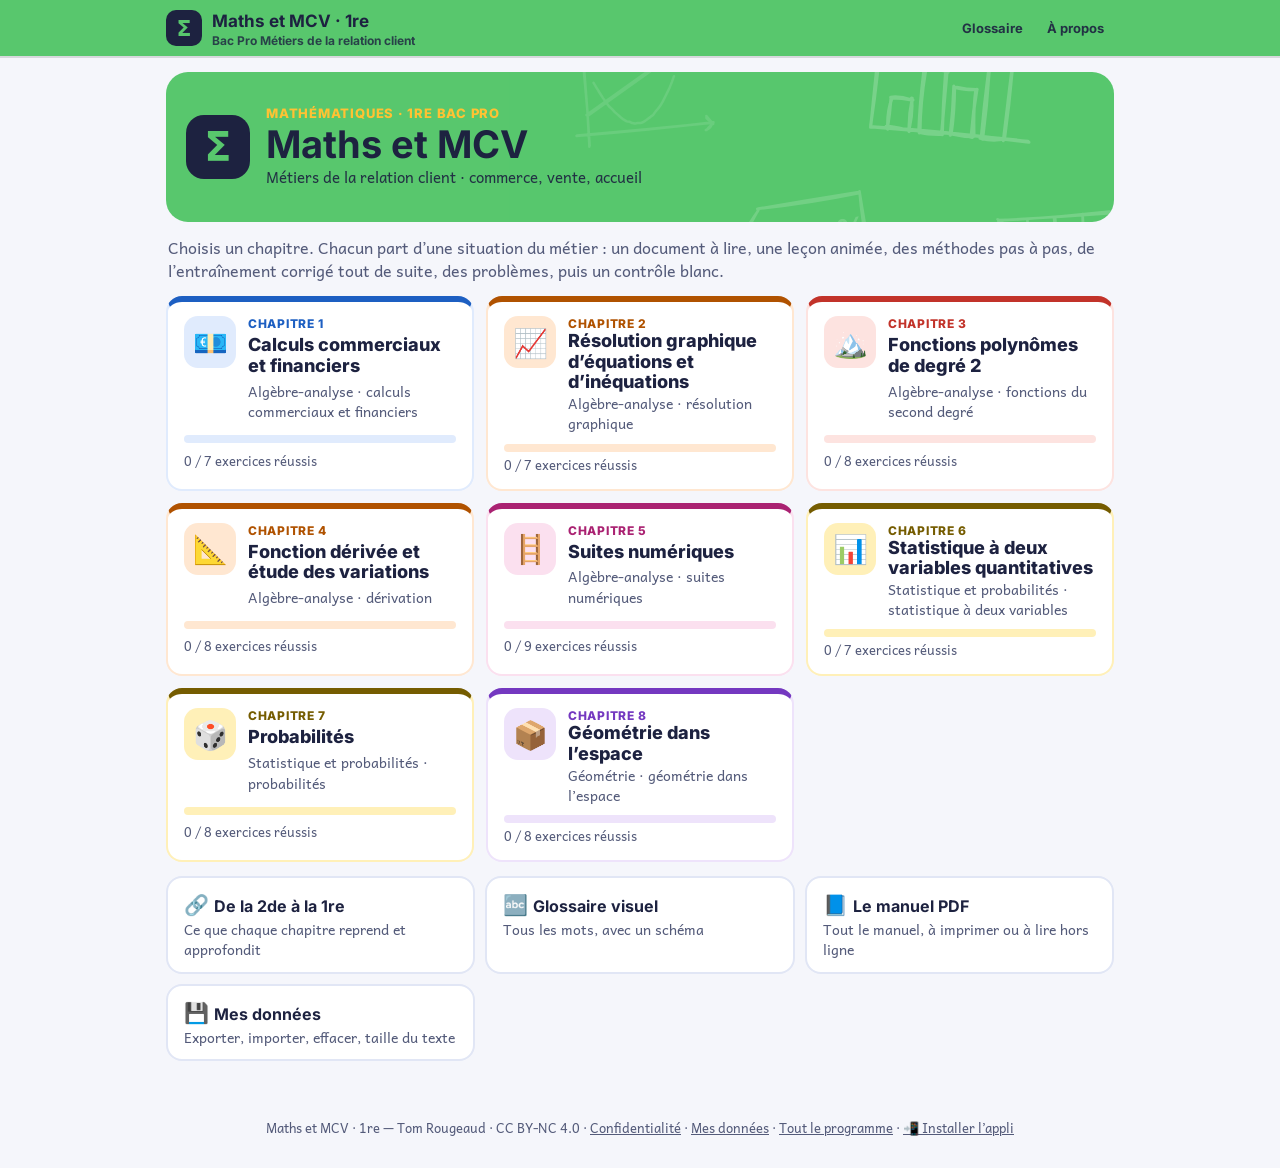
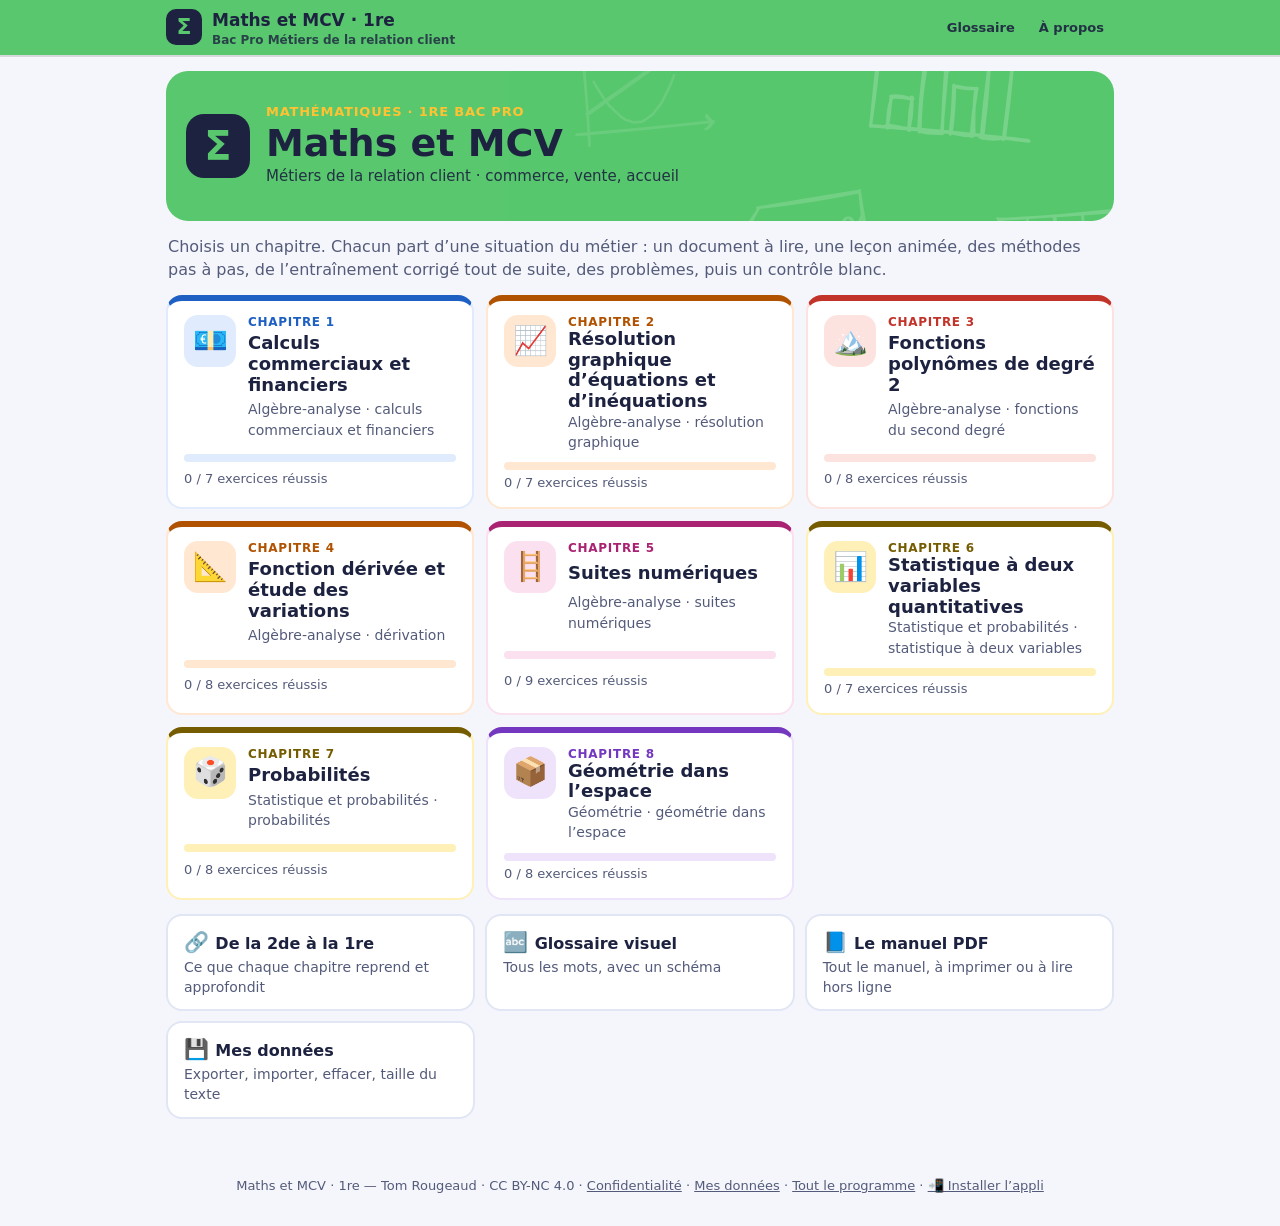
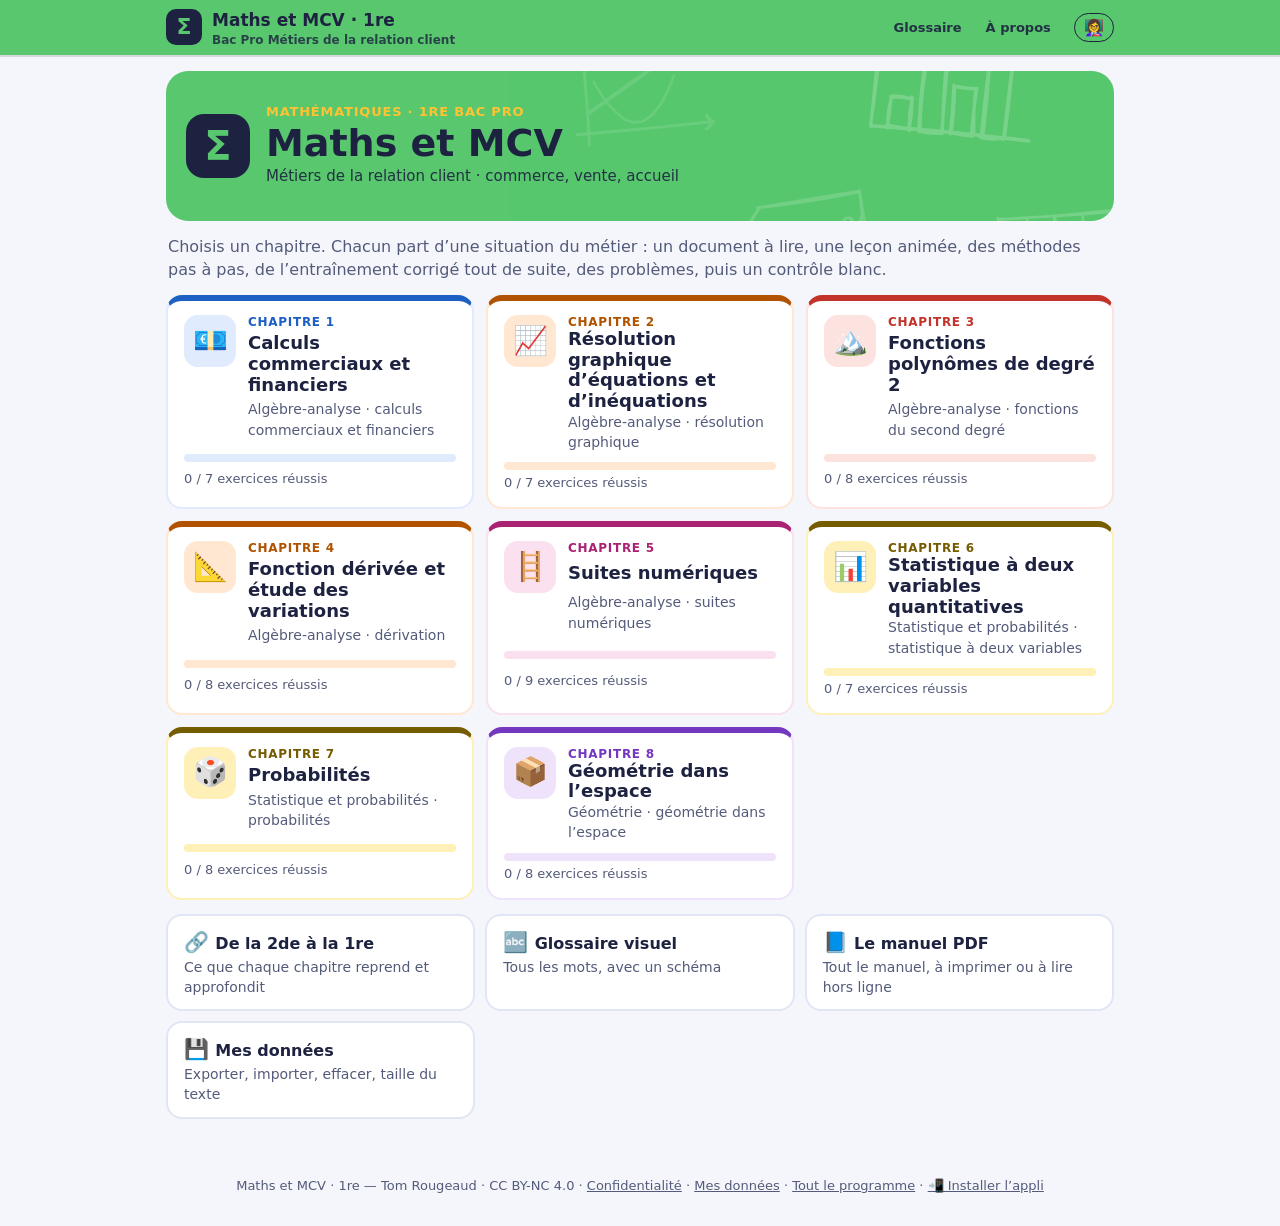
